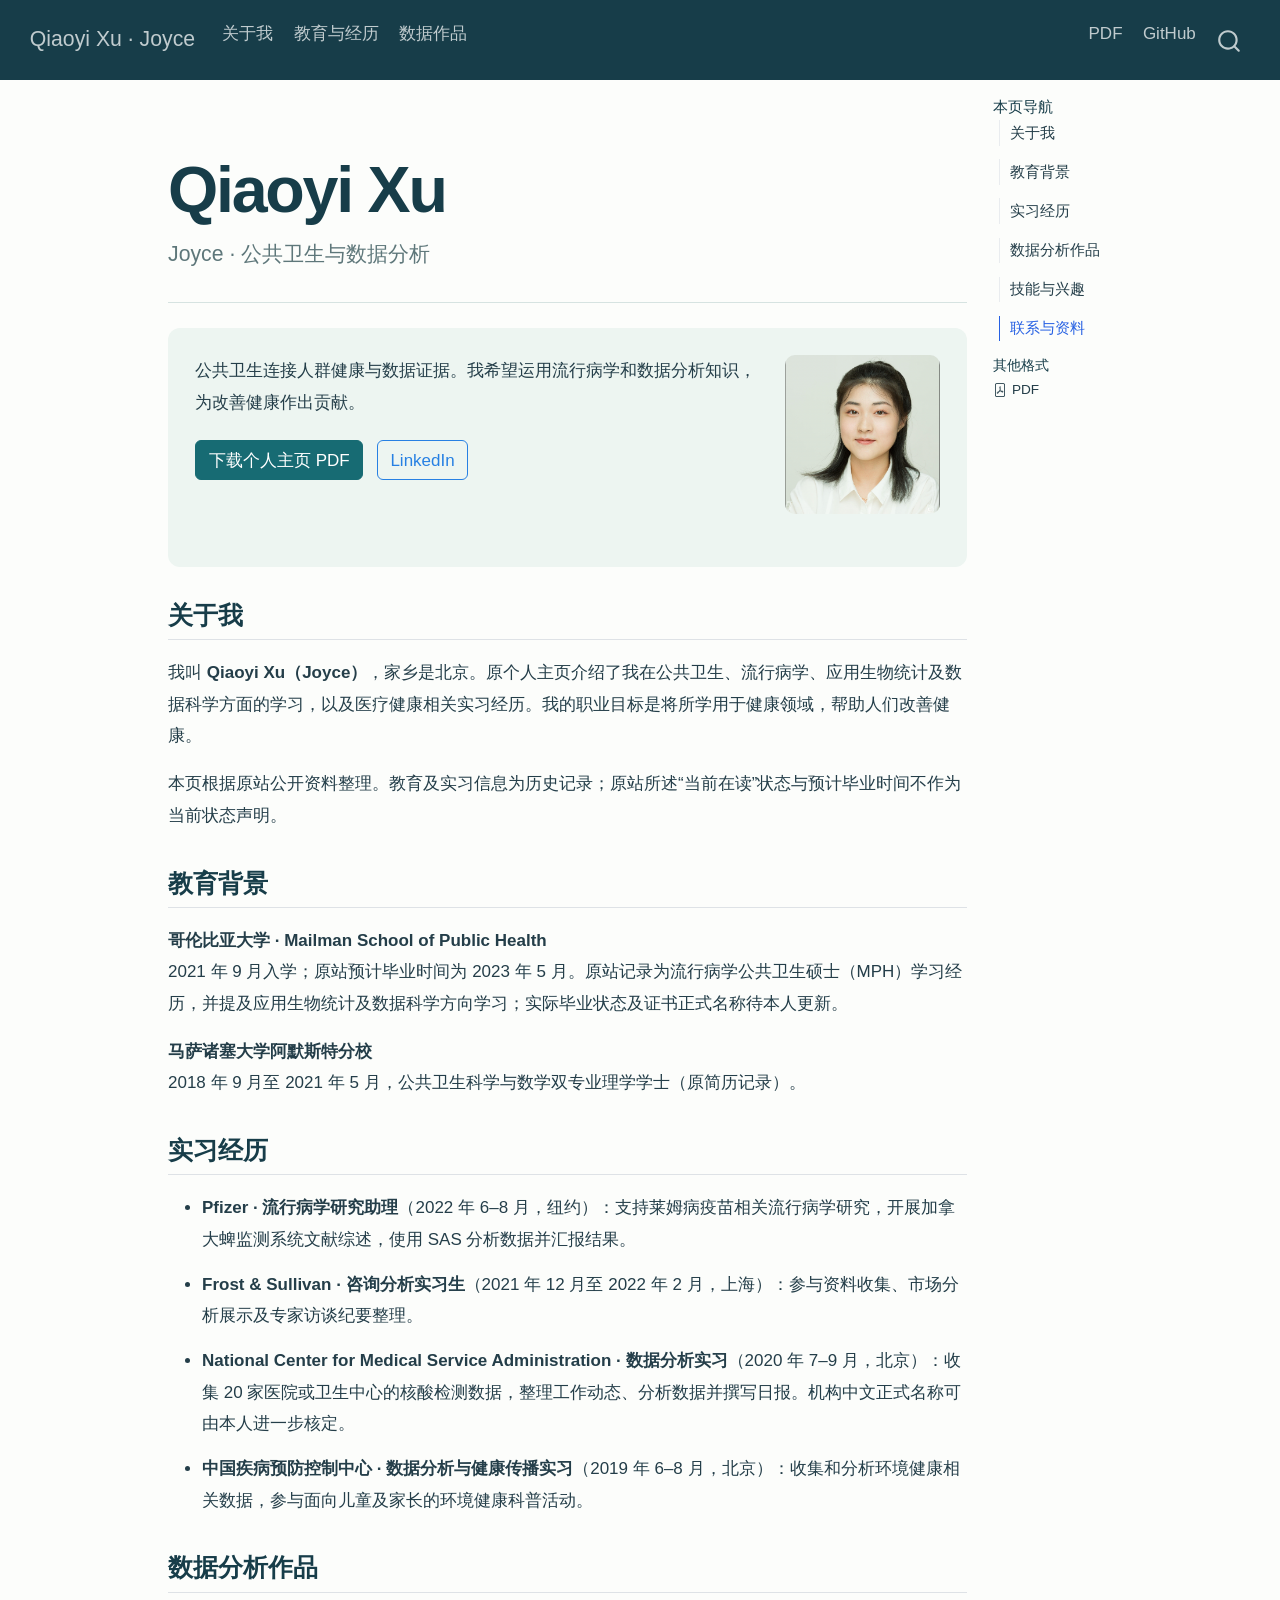
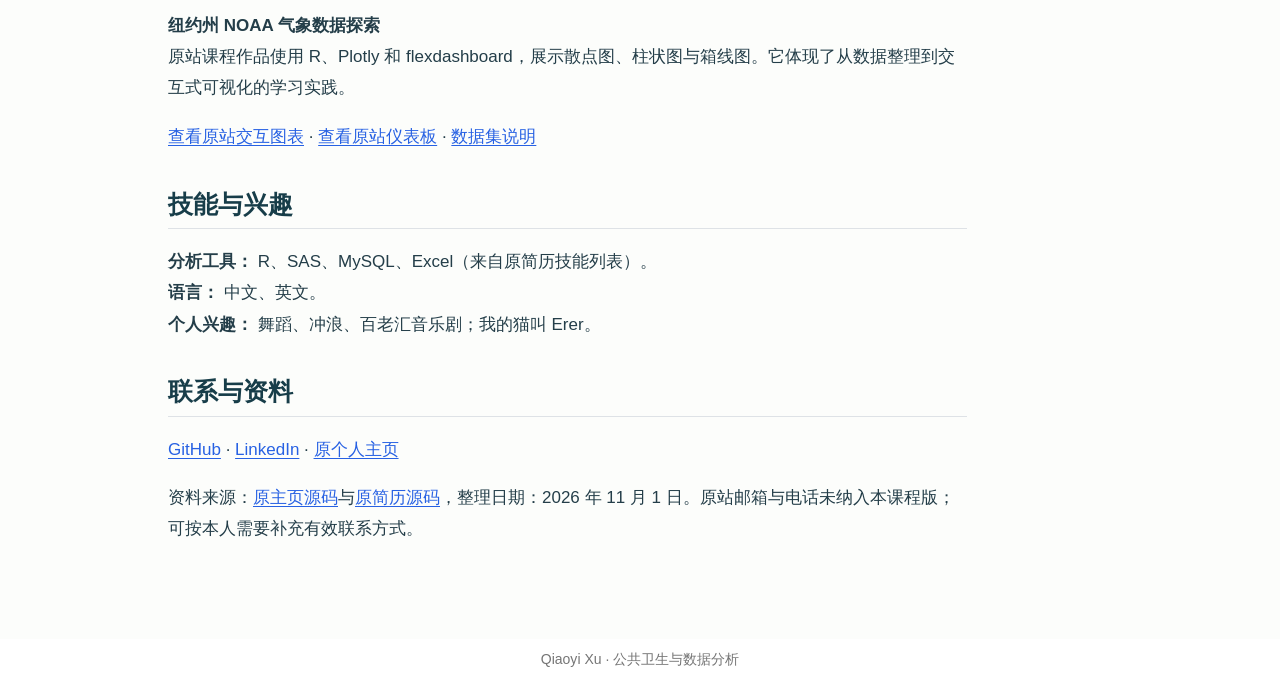
==== docs/index.html @ 8952f51e "Publish self-contained website and LaTeX PDF" ====
<!DOCTYPE html>
<html xmlns="http://www.w3.org/1999/xhtml" lang="zh-Hans" xml:lang="zh-Hans"><head>

<meta charset="utf-8">
<meta name="generator" content="quarto-1.6.42">

<meta name="viewport" content="width=device-width, initial-scale=1.0, user-scalable=yes">


<title>Qiaoyi Xu – Qiaoyi Xu · Joyce</title>
<style>
code{white-space: pre-wrap;}
span.smallcaps{font-variant: small-caps;}
div.columns{display: flex; gap: min(4vw, 1.5em);}
div.column{flex: auto; overflow-x: auto;}
div.hanging-indent{margin-left: 1.5em; text-indent: -1.5em;}
ul.task-list{list-style: none;}
ul.task-list li input[type="checkbox"] {
width: 0.8em;
margin: 0 0.8em 0.2em -1em;  vertical-align: middle;
}
</style>


<script>const headroomChanged = new CustomEvent("quarto-hrChanged", {
  detail: {},
  bubbles: true,
  cancelable: false,
  composed: false,
});

const announceDismiss = () => {
  const annEl = window.document.getElementById("quarto-announcement");
  if (annEl) {
    annEl.remove();

    const annId = annEl.getAttribute("data-announcement-id");
    window.localStorage.setItem(`quarto-announce-${annId}`, "true");
  }
};

const announceRegister = () => {
  const annEl = window.document.getElementById("quarto-announcement");
  if (annEl) {
    const annId = annEl.getAttribute("data-announcement-id");
    const isDismissed =
      window.localStorage.getItem(`quarto-announce-${annId}`) || false;
    if (isDismissed) {
      announceDismiss();
      return;
    } else {
      annEl.classList.remove("hidden");
    }

    const actionEl = annEl.querySelector(".quarto-announcement-action");
    if (actionEl) {
      actionEl.addEventListener("click", function (e) {
        e.preventDefault();
        // Hide the bar immediately
        announceDismiss();
      });
    }
  }
};

window.document.addEventListener("DOMContentLoaded", function () {
  let init = false;

  announceRegister();

  // Manage the back to top button, if one is present.
  let lastScrollTop = window.pageYOffset || document.documentElement.scrollTop;
  const scrollDownBuffer = 5;
  const scrollUpBuffer = 35;
  const btn = document.getElementById("quarto-back-to-top");
  const hideBackToTop = () => {
    btn.style.display = "none";
  };
  const showBackToTop = () => {
    btn.style.display = "inline-block";
  };
  if (btn) {
    window.document.addEventListener(
      "scroll",
      function () {
        const currentScrollTop =
          window.pageYOffset || document.documentElement.scrollTop;

        // Shows and hides the button 'intelligently' as the user scrolls
        if (currentScrollTop - scrollDownBuffer > lastScrollTop) {
          hideBackToTop();
          lastScrollTop = currentScrollTop <= 0 ? 0 : currentScrollTop;
        } else if (currentScrollTop < lastScrollTop - scrollUpBuffer) {
          showBackToTop();
          lastScrollTop = currentScrollTop <= 0 ? 0 : currentScrollTop;
        }

        // Show the button at the bottom, hides it at the top
        if (currentScrollTop <= 0) {
          hideBackToTop();
        } else if (
          window.innerHeight + currentScrollTop >=
          document.body.offsetHeight
        ) {
          showBackToTop();
        }
      },
      false
    );
  }

  function throttle(func, wait) {
    var timeout;
    return function () {
      const context = this;
      const args = arguments;
      const later = function () {
        clearTimeout(timeout);
        timeout = null;
        func.apply(context, args);
      };

      if (!timeout) {
        timeout = setTimeout(later, wait);
      }
    };
  }

  function headerOffset() {
    // Set an offset if there is are fixed top navbar
    const headerEl = window.document.querySelector("header.fixed-top");
    if (headerEl) {
      return headerEl.clientHeight;
    } else {
      return 0;
    }
  }

  function footerOffset() {
    const footerEl = window.document.querySelector("footer.footer");
    if (footerEl) {
      return footerEl.clientHeight;
    } else {
      return 0;
    }
  }

  function dashboardOffset() {
    const dashboardNavEl = window.document.getElementById(
      "quarto-dashboard-header"
    );
    if (dashboardNavEl !== null) {
      return dashboardNavEl.clientHeight;
    } else {
      return 0;
    }
  }

  function updateDocumentOffsetWithoutAnimation() {
    updateDocumentOffset(false);
  }

  function updateDocumentOffset(animated) {
    // set body offset
    const topOffset = headerOffset();
    const bodyOffset = topOffset + footerOffset() + dashboardOffset();
    const bodyEl = window.document.body;
    bodyEl.setAttribute("data-bs-offset", topOffset);
    bodyEl.style.paddingTop = topOffset + "px";

    // deal with sidebar offsets
    const sidebars = window.document.querySelectorAll(
      ".sidebar, .headroom-target"
    );
    sidebars.forEach((sidebar) => {
      if (!animated) {
        sidebar.classList.add("notransition");
        // Remove the no transition class after the animation has time to complete
        setTimeout(function () {
          sidebar.classList.remove("notransition");
        }, 201);
      }

      if (window.Headroom && sidebar.classList.contains("sidebar-unpinned")) {
        sidebar.style.top = "0";
        sidebar.style.maxHeight = "100vh";
      } else {
        sidebar.style.top = topOffset + "px";
        sidebar.style.maxHeight = "calc(100vh - " + topOffset + "px)";
      }
    });

    // allow space for footer
    const mainContainer = window.document.querySelector(".quarto-container");
    if (mainContainer) {
      mainContainer.style.minHeight = "calc(100vh - " + bodyOffset + "px)";
    }

    // link offset
    let linkStyle = window.document.querySelector("#quarto-target-style");
    if (!linkStyle) {
      linkStyle = window.document.createElement("style");
      linkStyle.setAttribute("id", "quarto-target-style");
      window.document.head.appendChild(linkStyle);
    }
    while (linkStyle.firstChild) {
      linkStyle.removeChild(linkStyle.firstChild);
    }
    if (topOffset > 0) {
      linkStyle.appendChild(
        window.document.createTextNode(`
      section:target::before {
        content: "";
        display: block;
        height: ${topOffset}px;
        margin: -${topOffset}px 0 0;
      }`)
      );
    }
    if (init) {
      window.dispatchEvent(headroomChanged);
    }
    init = true;
  }

  // initialize headroom
  var header = window.document.querySelector("#quarto-header");
  if (header && window.Headroom) {
    const headroom = new window.Headroom(header, {
      tolerance: 5,
      onPin: function () {
        const sidebars = window.document.querySelectorAll(
          ".sidebar, .headroom-target"
        );
        sidebars.forEach((sidebar) => {
          sidebar.classList.remove("sidebar-unpinned");
        });
        updateDocumentOffset();
      },
      onUnpin: function () {
        const sidebars = window.document.querySelectorAll(
          ".sidebar, .headroom-target"
        );
        sidebars.forEach((sidebar) => {
          sidebar.classList.add("sidebar-unpinned");
        });
        updateDocumentOffset();
      },
    });
    headroom.init();

    let frozen = false;
    window.quartoToggleHeadroom = function () {
      if (frozen) {
        headroom.unfreeze();
        frozen = false;
      } else {
        headroom.freeze();
        frozen = true;
      }
    };
  }

  window.addEventListener(
    "hashchange",
    function (e) {
      if (
        getComputedStyle(document.documentElement).scrollBehavior !== "smooth"
      ) {
        window.scrollTo(0, window.pageYOffset - headerOffset());
      }
    },
    false
  );

  // Observe size changed for the header
  const headerEl = window.document.querySelector("header.fixed-top");
  if (headerEl && window.ResizeObserver) {
    const observer = new window.ResizeObserver(() => {
      setTimeout(updateDocumentOffsetWithoutAnimation, 0);
    });
    observer.observe(headerEl, {
      attributes: true,
      childList: true,
      characterData: true,
    });
  } else {
    window.addEventListener(
      "resize",
      throttle(updateDocumentOffsetWithoutAnimation, 50)
    );
  }
  setTimeout(updateDocumentOffsetWithoutAnimation, 250);

  // fixup index.html links if we aren't on the filesystem
  if (window.location.protocol !== "file:") {
    const links = window.document.querySelectorAll("a");
    for (let i = 0; i < links.length; i++) {
      if (links[i].href) {
        links[i].dataset.originalHref = links[i].href;
        links[i].href = links[i].href.replace(/\/index\.html/, "/");
      }
    }

    // Fixup any sharing links that require urls
    // Append url to any sharing urls
    const sharingLinks = window.document.querySelectorAll(
      "a.sidebar-tools-main-item, a.quarto-navigation-tool, a.quarto-navbar-tools, a.quarto-navbar-tools-item"
    );
    for (let i = 0; i < sharingLinks.length; i++) {
      const sharingLink = sharingLinks[i];
      const href = sharingLink.getAttribute("href");
      if (href) {
        sharingLink.setAttribute(
          "href",
          href.replace("|url|", window.location.href)
        );
      }
    }

    // Scroll the active navigation item into view, if necessary
    const navSidebar = window.document.querySelector("nav#quarto-sidebar");
    if (navSidebar) {
      // Find the active item
      const activeItem = navSidebar.querySelector("li.sidebar-item a.active");
      if (activeItem) {
        // Wait for the scroll height and height to resolve by observing size changes on the
        // nav element that is scrollable
        const resizeObserver = new ResizeObserver((_entries) => {
          // The bottom of the element
          const elBottom = activeItem.offsetTop;
          const viewBottom = navSidebar.scrollTop + navSidebar.clientHeight;

          // The element height and scroll height are the same, then we are still loading
          if (viewBottom !== navSidebar.scrollHeight) {
            // Determine if the item isn't visible and scroll to it
            if (elBottom >= viewBottom) {
              navSidebar.scrollTop = elBottom;
            }

            // stop observing now since we've completed the scroll
            resizeObserver.unobserve(navSidebar);
          }
        });
        resizeObserver.observe(navSidebar);
      }
    }
  }
});
</script>
<script>/*!
 * headroom.js v0.12.0 - Give your page some headroom. Hide your header until you need it
 * Copyright (c) 2020 Nick Williams - http://wicky.nillia.ms/headroom.js
 * License: MIT
 */

!function(t,n){"object"==typeof exports&&"undefined"!=typeof module?module.exports=n():"function"==typeof define&&define.amd?define(n):(t=t||self).Headroom=n()}(this,function(){"use strict";function t(){return"undefined"!=typeof window}function d(t){return function(t){return t&&t.document&&function(t){return 9===t.nodeType}(t.document)}(t)?function(t){var n=t.document,o=n.body,s=n.documentElement;return{scrollHeight:function(){return Math.max(o.scrollHeight,s.scrollHeight,o.offsetHeight,s.offsetHeight,o.clientHeight,s.clientHeight)},height:function(){return t.innerHeight||s.clientHeight||o.clientHeight},scrollY:function(){return void 0!==t.pageYOffset?t.pageYOffset:(s||o.parentNode||o).scrollTop}}}(t):function(t){return{scrollHeight:function(){return Math.max(t.scrollHeight,t.offsetHeight,t.clientHeight)},height:function(){return Math.max(t.offsetHeight,t.clientHeight)},scrollY:function(){return t.scrollTop}}}(t)}function n(t,s,e){var n,o=function(){var n=!1;try{var t={get passive(){n=!0}};window.addEventListener("test",t,t),window.removeEventListener("test",t,t)}catch(t){n=!1}return n}(),i=!1,r=d(t),l=r.scrollY(),a={};function c(){var t=Math.round(r.scrollY()),n=r.height(),o=r.scrollHeight();a.scrollY=t,a.lastScrollY=l,a.direction=l<t?"down":"up",a.distance=Math.abs(t-l),a.isOutOfBounds=t<0||o<t+n,a.top=t<=s.offset[a.direction],a.bottom=o<=t+n,a.toleranceExceeded=a.distance>s.tolerance[a.direction],e(a),l=t,i=!1}function h(){i||(i=!0,n=requestAnimationFrame(c))}var u=!!o&&{passive:!0,capture:!1};return t.addEventListener("scroll",h,u),c(),{destroy:function(){cancelAnimationFrame(n),t.removeEventListener("scroll",h,u)}}}function o(t){return t===Object(t)?t:{down:t,up:t}}function s(t,n){n=n||{},Object.assign(this,s.options,n),this.classes=Object.assign({},s.options.classes,n.classes),this.elem=t,this.tolerance=o(this.tolerance),this.offset=o(this.offset),this.initialised=!1,this.frozen=!1}return s.prototype={constructor:s,init:function(){return s.cutsTheMustard&&!this.initialised&&(this.addClass("initial"),this.initialised=!0,setTimeout(function(t){t.scrollTracker=n(t.scroller,{offset:t.offset,tolerance:t.tolerance},t.update.bind(t))},100,this)),this},destroy:function(){this.initialised=!1,Object.keys(this.classes).forEach(this.removeClass,this),this.scrollTracker.destroy()},unpin:function(){!this.hasClass("pinned")&&this.hasClass("unpinned")||(this.addClass("unpinned"),this.removeClass("pinned"),this.onUnpin&&this.onUnpin.call(this))},pin:function(){this.hasClass("unpinned")&&(this.addClass("pinned"),this.removeClass("unpinned"),this.onPin&&this.onPin.call(this))},freeze:function(){this.frozen=!0,this.addClass("frozen")},unfreeze:function(){this.frozen=!1,this.removeClass("frozen")},top:function(){this.hasClass("top")||(this.addClass("top"),this.removeClass("notTop"),this.onTop&&this.onTop.call(this))},notTop:function(){this.hasClass("notTop")||(this.addClass("notTop"),this.removeClass("top"),this.onNotTop&&this.onNotTop.call(this))},bottom:function(){this.hasClass("bottom")||(this.addClass("bottom"),this.removeClass("notBottom"),this.onBottom&&this.onBottom.call(this))},notBottom:function(){this.hasClass("notBottom")||(this.addClass("notBottom"),this.removeClass("bottom"),this.onNotBottom&&this.onNotBottom.call(this))},shouldUnpin:function(t){return"down"===t.direction&&!t.top&&t.toleranceExceeded},shouldPin:function(t){return"up"===t.direction&&t.toleranceExceeded||t.top},addClass:function(t){this.elem.classList.add.apply(this.elem.classList,this.classes[t].split(" "))},removeClass:function(t){this.elem.classList.remove.apply(this.elem.classList,this.classes[t].split(" "))},hasClass:function(t){return this.classes[t].split(" ").every(function(t){return this.classList.contains(t)},this.elem)},update:function(t){t.isOutOfBounds||!0!==this.frozen&&(t.top?this.top():this.notTop(),t.bottom?this.bottom():this.notBottom(),this.shouldUnpin(t)?this.unpin():this.shouldPin(t)&&this.pin())}},s.options={tolerance:{up:0,down:0},offset:0,scroller:t()?window:null,classes:{frozen:"headroom--frozen",pinned:"headroom--pinned",unpinned:"headroom--unpinned",top:"headroom--top",notTop:"headroom--not-top",bottom:"headroom--bottom",notBottom:"headroom--not-bottom",initial:"headroom"}},s.cutsTheMustard=!!(t()&&function(){}.bind&&"classList"in document.documentElement&&Object.assign&&Object.keys&&requestAnimationFrame),s});
</script>
<script>/*!
 * clipboard.js v2.0.11
 * https://clipboardjs.com/
 *
 * Licensed MIT © Zeno Rocha
 */
!function(t,e){"object"==typeof exports&&"object"==typeof module?module.exports=e():"function"==typeof define&&define.amd?define([],e):"object"==typeof exports?exports.ClipboardJS=e():t.ClipboardJS=e()}(this,function(){return n={686:function(t,e,n){"use strict";n.d(e,{default:function(){return b}});var e=n(279),i=n.n(e),e=n(370),u=n.n(e),e=n(817),r=n.n(e);function c(t){try{return document.execCommand(t)}catch(t){return}}var a=function(t){t=r()(t);return c("cut"),t};function o(t,e){var n,o,t=(n=t,o="rtl"===document.documentElement.getAttribute("dir"),(t=document.createElement("textarea")).style.fontSize="12pt",t.style.border="0",t.style.padding="0",t.style.margin="0",t.style.position="absolute",t.style[o?"right":"left"]="-9999px",o=window.pageYOffset||document.documentElement.scrollTop,t.style.top="".concat(o,"px"),t.setAttribute("readonly",""),t.value=n,t);return e.container.appendChild(t),e=r()(t),c("copy"),t.remove(),e}var f=function(t){var e=1<arguments.length&&void 0!==arguments[1]?arguments[1]:{container:document.body},n="";return"string"==typeof t?n=o(t,e):t instanceof HTMLInputElement&&!["text","search","url","tel","password"].includes(null==t?void 0:t.type)?n=o(t.value,e):(n=r()(t),c("copy")),n};function l(t){return(l="function"==typeof Symbol&&"symbol"==typeof Symbol.iterator?function(t){return typeof t}:function(t){return t&&"function"==typeof Symbol&&t.constructor===Symbol&&t!==Symbol.prototype?"symbol":typeof t})(t)}var s=function(){var t=0<arguments.length&&void 0!==arguments[0]?arguments[0]:{},e=t.action,n=void 0===e?"copy":e,o=t.container,e=t.target,t=t.text;if("copy"!==n&&"cut"!==n)throw new Error('Invalid "action" value, use either "copy" or "cut"');if(void 0!==e){if(!e||"object"!==l(e)||1!==e.nodeType)throw new Error('Invalid "target" value, use a valid Element');if("copy"===n&&e.hasAttribute("disabled"))throw new Error('Invalid "target" attribute. Please use "readonly" instead of "disabled" attribute');if("cut"===n&&(e.hasAttribute("readonly")||e.hasAttribute("disabled")))throw new Error('Invalid "target" attribute. You can\'t cut text from elements with "readonly" or "disabled" attributes')}return t?f(t,{container:o}):e?"cut"===n?a(e):f(e,{container:o}):void 0};function p(t){return(p="function"==typeof Symbol&&"symbol"==typeof Symbol.iterator?function(t){return typeof t}:function(t){return t&&"function"==typeof Symbol&&t.constructor===Symbol&&t!==Symbol.prototype?"symbol":typeof t})(t)}function d(t,e){for(var n=0;n<e.length;n++){var o=e[n];o.enumerable=o.enumerable||!1,o.configurable=!0,"value"in o&&(o.writable=!0),Object.defineProperty(t,o.key,o)}}function y(t,e){return(y=Object.setPrototypeOf||function(t,e){return t.__proto__=e,t})(t,e)}function h(n){var o=function(){if("undefined"==typeof Reflect||!Reflect.construct)return!1;if(Reflect.construct.sham)return!1;if("function"==typeof Proxy)return!0;try{return Date.prototype.toString.call(Reflect.construct(Date,[],function(){})),!0}catch(t){return!1}}();return function(){var t,e=v(n);return t=o?(t=v(this).constructor,Reflect.construct(e,arguments,t)):e.apply(this,arguments),e=this,!(t=t)||"object"!==p(t)&&"function"!=typeof t?function(t){if(void 0!==t)return t;throw new ReferenceError("this hasn't been initialised - super() hasn't been called")}(e):t}}function v(t){return(v=Object.setPrototypeOf?Object.getPrototypeOf:function(t){return t.__proto__||Object.getPrototypeOf(t)})(t)}function m(t,e){t="data-clipboard-".concat(t);if(e.hasAttribute(t))return e.getAttribute(t)}var b=function(){!function(t,e){if("function"!=typeof e&&null!==e)throw new TypeError("Super expression must either be null or a function");t.prototype=Object.create(e&&e.prototype,{constructor:{value:t,writable:!0,configurable:!0}}),e&&y(t,e)}(r,i());var t,e,n,o=h(r);function r(t,e){var n;return function(t){if(!(t instanceof r))throw new TypeError("Cannot call a class as a function")}(this),(n=o.call(this)).resolveOptions(e),n.listenClick(t),n}return t=r,n=[{key:"copy",value:function(t){var e=1<arguments.length&&void 0!==arguments[1]?arguments[1]:{container:document.body};return f(t,e)}},{key:"cut",value:function(t){return a(t)}},{key:"isSupported",value:function(){var t=0<arguments.length&&void 0!==arguments[0]?arguments[0]:["copy","cut"],t="string"==typeof t?[t]:t,e=!!document.queryCommandSupported;return t.forEach(function(t){e=e&&!!document.queryCommandSupported(t)}),e}}],(e=[{key:"resolveOptions",value:function(){var t=0<arguments.length&&void 0!==arguments[0]?arguments[0]:{};this.action="function"==typeof t.action?t.action:this.defaultAction,this.target="function"==typeof t.target?t.target:this.defaultTarget,this.text="function"==typeof t.text?t.text:this.defaultText,this.container="object"===p(t.container)?t.container:document.body}},{key:"listenClick",value:function(t){var e=this;this.listener=u()(t,"click",function(t){return e.onClick(t)})}},{key:"onClick",value:function(t){var e=t.delegateTarget||t.currentTarget,n=this.action(e)||"copy",t=s({action:n,container:this.container,target:this.target(e),text:this.text(e)});this.emit(t?"success":"error",{action:n,text:t,trigger:e,clearSelection:function(){e&&e.focus(),window.getSelection().removeAllRanges()}})}},{key:"defaultAction",value:function(t){return m("action",t)}},{key:"defaultTarget",value:function(t){t=m("target",t);if(t)return document.querySelector(t)}},{key:"defaultText",value:function(t){return m("text",t)}},{key:"destroy",value:function(){this.listener.destroy()}}])&&d(t.prototype,e),n&&d(t,n),r}()},828:function(t){var e;"undefined"==typeof Element||Element.prototype.matches||((e=Element.prototype).matches=e.matchesSelector||e.mozMatchesSelector||e.msMatchesSelector||e.oMatchesSelector||e.webkitMatchesSelector),t.exports=function(t,e){for(;t&&9!==t.nodeType;){if("function"==typeof t.matches&&t.matches(e))return t;t=t.parentNode}}},438:function(t,e,n){var u=n(828);function i(t,e,n,o,r){var i=function(e,n,t,o){return function(t){t.delegateTarget=u(t.target,n),t.delegateTarget&&o.call(e,t)}}.apply(this,arguments);return t.addEventListener(n,i,r),{destroy:function(){t.removeEventListener(n,i,r)}}}t.exports=function(t,e,n,o,r){return"function"==typeof t.addEventListener?i.apply(null,arguments):"function"==typeof n?i.bind(null,document).apply(null,arguments):("string"==typeof t&&(t=document.querySelectorAll(t)),Array.prototype.map.call(t,function(t){return i(t,e,n,o,r)}))}},879:function(t,n){n.node=function(t){return void 0!==t&&t instanceof HTMLElement&&1===t.nodeType},n.nodeList=function(t){var e=Object.prototype.toString.call(t);return void 0!==t&&("[object NodeList]"===e||"[object HTMLCollection]"===e)&&"length"in t&&(0===t.length||n.node(t[0]))},n.string=function(t){return"string"==typeof t||t instanceof String},n.fn=function(t){return"[object Function]"===Object.prototype.toString.call(t)}},370:function(t,e,n){var f=n(879),l=n(438);t.exports=function(t,e,n){if(!t&&!e&&!n)throw new Error("Missing required arguments");if(!f.string(e))throw new TypeError("Second argument must be a String");if(!f.fn(n))throw new TypeError("Third argument must be a Function");if(f.node(t))return c=e,a=n,(u=t).addEventListener(c,a),{destroy:function(){u.removeEventListener(c,a)}};if(f.nodeList(t))return o=t,r=e,i=n,Array.prototype.forEach.call(o,function(t){t.addEventListener(r,i)}),{destroy:function(){Array.prototype.forEach.call(o,function(t){t.removeEventListener(r,i)})}};if(f.string(t))return t=t,e=e,n=n,l(document.body,t,e,n);throw new TypeError("First argument must be a String, HTMLElement, HTMLCollection, or NodeList");var o,r,i,u,c,a}},817:function(t){t.exports=function(t){var e,n="SELECT"===t.nodeName?(t.focus(),t.value):"INPUT"===t.nodeName||"TEXTAREA"===t.nodeName?((e=t.hasAttribute("readonly"))||t.setAttribute("readonly",""),t.select(),t.setSelectionRange(0,t.value.length),e||t.removeAttribute("readonly"),t.value):(t.hasAttribute("contenteditable")&&t.focus(),n=window.getSelection(),(e=document.createRange()).selectNodeContents(t),n.removeAllRanges(),n.addRange(e),n.toString());return n}},279:function(t){function e(){}e.prototype={on:function(t,e,n){var o=this.e||(this.e={});return(o[t]||(o[t]=[])).push({fn:e,ctx:n}),this},once:function(t,e,n){var o=this;function r(){o.off(t,r),e.apply(n,arguments)}return r._=e,this.on(t,r,n)},emit:function(t){for(var e=[].slice.call(arguments,1),n=((this.e||(this.e={}))[t]||[]).slice(),o=0,r=n.length;o<r;o++)n[o].fn.apply(n[o].ctx,e);return this},off:function(t,e){var n=this.e||(this.e={}),o=n[t],r=[];if(o&&e)for(var i=0,u=o.length;i<u;i++)o[i].fn!==e&&o[i].fn._!==e&&r.push(o[i]);return r.length?n[t]=r:delete n[t],this}},t.exports=e,t.exports.TinyEmitter=e}},r={},o.n=function(t){var e=t&&t.__esModule?function(){return t.default}:function(){return t};return o.d(e,{a:e}),e},o.d=function(t,e){for(var n in e)o.o(e,n)&&!o.o(t,n)&&Object.defineProperty(t,n,{enumerable:!0,get:e[n]})},o.o=function(t,e){return Object.prototype.hasOwnProperty.call(t,e)},o(686).default;function o(t){if(r[t])return r[t].exports;var e=r[t]={exports:{}};return n[t](e,e.exports,o),e.exports}var n,r});</script>
<script>/*! @algolia/autocomplete-js 1.11.1 | MIT License | © Algolia, Inc. and contributors | https://github.com/algolia/autocomplete */
!function(e,t){"object"==typeof exports&&"undefined"!=typeof module?t(exports):"function"==typeof define&&define.amd?define(["exports"],t):t((e="undefined"!=typeof globalThis?globalThis:e||self)["@algolia/autocomplete-js"]={})}(this,(function(e){"use strict";function t(e,t){var n=Object.keys(e);if(Object.getOwnPropertySymbols){var r=Object.getOwnPropertySymbols(e);t&&(r=r.filter((function(t){return Object.getOwnPropertyDescriptor(e,t).enumerable}))),n.push.apply(n,r)}return n}function n(e){for(var n=1;n<arguments.length;n++){var r=null!=arguments[n]?arguments[n]:{};n%2?t(Object(r),!0).forEach((function(t){o(e,t,r[t])})):Object.getOwnPropertyDescriptors?Object.defineProperties(e,Object.getOwnPropertyDescriptors(r)):t(Object(r)).forEach((function(t){Object.defineProperty(e,t,Object.getOwnPropertyDescriptor(r,t))}))}return e}function r(e){return r="function"==typeof Symbol&&"symbol"==typeof Symbol.iterator?function(e){return typeof e}:function(e){return e&&"function"==typeof Symbol&&e.constructor===Symbol&&e!==Symbol.prototype?"symbol":typeof e},r(e)}function o(e,t,n){return(t=function(e){var t=function(e,t){if("object"!=typeof e||null===e)return e;var n=e[Symbol.toPrimitive];if(void 0!==n){var r=n.call(e,t||"default");if("object"!=typeof r)return r;throw new TypeError("@@toPrimitive must return a primitive value.")}return("string"===t?String:Number)(e)}(e,"string");return"symbol"==typeof t?t:String(t)}(t))in e?Object.defineProperty(e,t,{value:n,enumerable:!0,configurable:!0,writable:!0}):e[t]=n,e}function i(){return i=Object.assign?Object.assign.bind():function(e){for(var t=1;t<arguments.length;t++){var n=arguments[t];for(var r in n)Object.prototype.hasOwnProperty.call(n,r)&&(e[r]=n[r])}return e},i.apply(this,arguments)}function u(e,t){if(null==e)return{};var n,r,o=function(e,t){if(null==e)return{};var n,r,o={},i=Object.keys(e);for(r=0;r<i.length;r++)n=i[r],t.indexOf(n)>=0||(o[n]=e[n]);return o}(e,t);if(Object.getOwnPropertySymbols){var i=Object.getOwnPropertySymbols(e);for(r=0;r<i.length;r++)n=i[r],t.indexOf(n)>=0||Object.prototype.propertyIsEnumerable.call(e,n)&&(o[n]=e[n])}return o}function a(e,t){return function(e){if(Array.isArray(e))return e}(e)||function(e,t){var n=null==e?null:"undefined"!=typeof Symbol&&e[Symbol.iterator]||e["@@iterator"];if(null!=n){var r,o,i,u,a=[],l=!0,c=!1;try{if(i=(n=n.call(e)).next,0===t){if(Object(n)!==n)return;l=!1}else for(;!(l=(r=i.call(n)).done)&&(a.push(r.value),a.length!==t);l=!0);}catch(e){c=!0,o=e}finally{try{if(!l&&null!=n.return&&(u=n.return(),Object(u)!==u))return}finally{if(c)throw o}}return a}}(e,t)||c(e,t)||function(){throw new TypeError("Invalid attempt to destructure non-iterable instance.\nIn order to be iterable, non-array objects must have a [Symbol.iterator]() method.")}()}function l(e){return function(e){if(Array.isArray(e))return s(e)}(e)||function(e){if("undefined"!=typeof Symbol&&null!=e[Symbol.iterator]||null!=e["@@iterator"])return Array.from(e)}(e)||c(e)||function(){throw new TypeError("Invalid attempt to spread non-iterable instance.\nIn order to be iterable, non-array objects must have a [Symbol.iterator]() method.")}()}function c(e,t){if(e){if("string"==typeof e)return s(e,t);var n=Object.prototype.toString.call(e).slice(8,-1);return"Object"===n&&e.constructor&&(n=e.constructor.name),"Map"===n||"Set"===n?Array.from(e):"Arguments"===n||/^(?:Ui|I)nt(?:8|16|32)(?:Clamped)?Array$/.test(n)?s(e,t):void 0}}function s(e,t){(null==t||t>e.length)&&(t=e.length);for(var n=0,r=new Array(t);n<t;n++)r[n]=e[n];return r}function f(e){return{current:e}}function p(e,t){var n=void 0;return function(){for(var r=arguments.length,o=new Array(r),i=0;i<r;i++)o[i]=arguments[i];n&&clearTimeout(n),n=setTimeout((function(){return e.apply(void 0,o)}),t)}}function m(e){return e.reduce((function(e,t){return e.concat(t)}),[])}var v=0;function d(){return"autocomplete-".concat(v++)}function y(e,t){return t.reduce((function(e,t){return e&&e[t]}),e)}function b(e){return 0===e.collections.length?0:e.collections.reduce((function(e,t){return e+t.items.length}),0)}function g(e){return e!==Object(e)}function h(e,t){if(e===t)return!0;if(g(e)||g(t)||"function"==typeof e||"function"==typeof t)return e===t;if(Object.keys(e).length!==Object.keys(t).length)return!1;for(var n=0,r=Object.keys(e);n<r.length;n++){var o=r[n];if(!(o in t))return!1;if(!h(e[o],t[o]))return!1}return!0}var O=function(){};var _="1.11.1",S=[{segment:"autocomplete-core",version:_}];function j(e){var t=e.item,n=e.items,r=void 0===n?[]:n;return{index:t.__autocomplete_indexName,items:[t],positions:[1+r.findIndex((function(e){return e.objectID===t.objectID}))],queryID:t.__autocomplete_queryID,algoliaSource:["autocomplete"]}}function P(e,t){return function(e){if(Array.isArray(e))return e}(e)||function(e,t){var n=null==e?null:"undefined"!=typeof Symbol&&e[Symbol.iterator]||e["@@iterator"];if(null!=n){var r,o,i,u,a=[],l=!0,c=!1;try{if(i=(n=n.call(e)).next,0===t){if(Object(n)!==n)return;l=!1}else for(;!(l=(r=i.call(n)).done)&&(a.push(r.value),a.length!==t);l=!0);}catch(e){c=!0,o=e}finally{try{if(!l&&null!=n.return&&(u=n.return(),Object(u)!==u))return}finally{if(c)throw o}}return a}}(e,t)||function(e,t){if(!e)return;if("string"==typeof e)return w(e,t);var n=Object.prototype.toString.call(e).slice(8,-1);"Object"===n&&e.constructor&&(n=e.constructor.name);if("Map"===n||"Set"===n)return Array.from(e);if("Arguments"===n||/^(?:Ui|I)nt(?:8|16|32)(?:Clamped)?Array$/.test(n))return w(e,t)}(e,t)||function(){throw new TypeError("Invalid attempt to destructure non-iterable instance.\nIn order to be iterable, non-array objects must have a [Symbol.iterator]() method.")}()}function w(e,t){(null==t||t>e.length)&&(t=e.length);for(var n=0,r=new Array(t);n<t;n++)r[n]=e[n];return r}var I=["items"],A=["items"];function E(e){return E="function"==typeof Symbol&&"symbol"==typeof Symbol.iterator?function(e){return typeof e}:function(e){return e&&"function"==typeof Symbol&&e.constructor===Symbol&&e!==Symbol.prototype?"symbol":typeof e},E(e)}function D(e){return function(e){if(Array.isArray(e))return C(e)}(e)||function(e){if("undefined"!=typeof Symbol&&null!=e[Symbol.iterator]||null!=e["@@iterator"])return Array.from(e)}(e)||function(e,t){if(!e)return;if("string"==typeof e)return C(e,t);var n=Object.prototype.toString.call(e).slice(8,-1);"Object"===n&&e.constructor&&(n=e.constructor.name);if("Map"===n||"Set"===n)return Array.from(e);if("Arguments"===n||/^(?:Ui|I)nt(?:8|16|32)(?:Clamped)?Array$/.test(n))return C(e,t)}(e)||function(){throw new TypeError("Invalid attempt to spread non-iterable instance.\nIn order to be iterable, non-array objects must have a [Symbol.iterator]() method.")}()}function C(e,t){(null==t||t>e.length)&&(t=e.length);for(var n=0,r=new Array(t);n<t;n++)r[n]=e[n];return r}function k(e,t){if(null==e)return{};var n,r,o=function(e,t){if(null==e)return{};var n,r,o={},i=Object.keys(e);for(r=0;r<i.length;r++)n=i[r],t.indexOf(n)>=0||(o[n]=e[n]);return o}(e,t);if(Object.getOwnPropertySymbols){var i=Object.getOwnPropertySymbols(e);for(r=0;r<i.length;r++)n=i[r],t.indexOf(n)>=0||Object.prototype.propertyIsEnumerable.call(e,n)&&(o[n]=e[n])}return o}function x(e,t){var n=Object.keys(e);if(Object.getOwnPropertySymbols){var r=Object.getOwnPropertySymbols(e);t&&(r=r.filter((function(t){return Object.getOwnPropertyDescriptor(e,t).enumerable}))),n.push.apply(n,r)}return n}function N(e){for(var t=1;t<arguments.length;t++){var n=null!=arguments[t]?arguments[t]:{};t%2?x(Object(n),!0).forEach((function(t){T(e,t,n[t])})):Object.getOwnPropertyDescriptors?Object.defineProperties(e,Object.getOwnPropertyDescriptors(n)):x(Object(n)).forEach((function(t){Object.defineProperty(e,t,Object.getOwnPropertyDescriptor(n,t))}))}return e}function T(e,t,n){return(t=function(e){var t=function(e,t){if("object"!==E(e)||null===e)return e;var n=e[Symbol.toPrimitive];if(void 0!==n){var r=n.call(e,t||"default");if("object"!==E(r))return r;throw new TypeError("@@toPrimitive must return a primitive value.")}return("string"===t?String:Number)(e)}(e,"string");return"symbol"===E(t)?t:String(t)}(t))in e?Object.defineProperty(e,t,{value:n,enumerable:!0,configurable:!0,writable:!0}):e[t]=n,e}function q(e){for(var t=arguments.length>1&&void 0!==arguments[1]?arguments[1]:20,n=[],r=0;r<e.objectIDs.length;r+=t)n.push(N(N({},e),{},{objectIDs:e.objectIDs.slice(r,r+t)}));return n}function B(e){return e.map((function(e){var t=e.items,n=k(e,I);return N(N({},n),{},{objectIDs:(null==t?void 0:t.map((function(e){return e.objectID})))||n.objectIDs})}))}function R(e){var t,n,r,o=(t=P((e.version||"").split(".").map(Number),2),n=t[0],r=t[1],n>=3||2===n&&r>=4||1===n&&r>=10);function i(t,n,r){if(o&&void 0!==r){var i=r[0].__autocomplete_algoliaCredentials,u={"X-Algolia-Application-Id":i.appId,"X-Algolia-API-Key":i.apiKey};e.apply(void 0,[t].concat(D(n),[{headers:u}]))}else e.apply(void 0,[t].concat(D(n)))}return{init:function(t,n){e("init",{appId:t,apiKey:n})},setUserToken:function(t){e("setUserToken",t)},clickedObjectIDsAfterSearch:function(){for(var e=arguments.length,t=new Array(e),n=0;n<e;n++)t[n]=arguments[n];t.length>0&&i("clickedObjectIDsAfterSearch",B(t),t[0].items)},clickedObjectIDs:function(){for(var e=arguments.length,t=new Array(e),n=0;n<e;n++)t[n]=arguments[n];t.length>0&&i("clickedObjectIDs",B(t),t[0].items)},clickedFilters:function(){for(var t=arguments.length,n=new Array(t),r=0;r<t;r++)n[r]=arguments[r];n.length>0&&e.apply(void 0,["clickedFilters"].concat(n))},convertedObjectIDsAfterSearch:function(){for(var e=arguments.length,t=new Array(e),n=0;n<e;n++)t[n]=arguments[n];t.length>0&&i("convertedObjectIDsAfterSearch",B(t),t[0].items)},convertedObjectIDs:function(){for(var e=arguments.length,t=new Array(e),n=0;n<e;n++)t[n]=arguments[n];t.length>0&&i("convertedObjectIDs",B(t),t[0].items)},convertedFilters:function(){for(var t=arguments.length,n=new Array(t),r=0;r<t;r++)n[r]=arguments[r];n.length>0&&e.apply(void 0,["convertedFilters"].concat(n))},viewedObjectIDs:function(){for(var e=arguments.length,t=new Array(e),n=0;n<e;n++)t[n]=arguments[n];t.length>0&&t.reduce((function(e,t){var n=t.items,r=k(t,A);return[].concat(D(e),D(q(N(N({},r),{},{objectIDs:(null==n?void 0:n.map((function(e){return e.objectID})))||r.objectIDs})).map((function(e){return{items:n,payload:e}}))))}),[]).forEach((function(e){var t=e.items;return i("viewedObjectIDs",[e.payload],t)}))},viewedFilters:function(){for(var t=arguments.length,n=new Array(t),r=0;r<t;r++)n[r]=arguments[r];n.length>0&&e.apply(void 0,["viewedFilters"].concat(n))}}}function F(e){var t=e.items.reduce((function(e,t){var n;return e[t.__autocomplete_indexName]=(null!==(n=e[t.__autocomplete_indexName])&&void 0!==n?n:[]).concat(t),e}),{});return Object.keys(t).map((function(e){return{index:e,items:t[e],algoliaSource:["autocomplete"]}}))}function L(e){return e.objectID&&e.__autocomplete_indexName&&e.__autocomplete_queryID}function U(e){return U="function"==typeof Symbol&&"symbol"==typeof Symbol.iterator?function(e){return typeof e}:function(e){return e&&"function"==typeof Symbol&&e.constructor===Symbol&&e!==Symbol.prototype?"symbol":typeof e},U(e)}function M(e){return function(e){if(Array.isArray(e))return H(e)}(e)||function(e){if("undefined"!=typeof Symbol&&null!=e[Symbol.iterator]||null!=e["@@iterator"])return Array.from(e)}(e)||function(e,t){if(!e)return;if("string"==typeof e)return H(e,t);var n=Object.prototype.toString.call(e).slice(8,-1);"Object"===n&&e.constructor&&(n=e.constructor.name);if("Map"===n||"Set"===n)return Array.from(e);if("Arguments"===n||/^(?:Ui|I)nt(?:8|16|32)(?:Clamped)?Array$/.test(n))return H(e,t)}(e)||function(){throw new TypeError("Invalid attempt to spread non-iterable instance.\nIn order to be iterable, non-array objects must have a [Symbol.iterator]() method.")}()}function H(e,t){(null==t||t>e.length)&&(t=e.length);for(var n=0,r=new Array(t);n<t;n++)r[n]=e[n];return r}function V(e,t){var n=Object.keys(e);if(Object.getOwnPropertySymbols){var r=Object.getOwnPropertySymbols(e);t&&(r=r.filter((function(t){return Object.getOwnPropertyDescriptor(e,t).enumerable}))),n.push.apply(n,r)}return n}function W(e){for(var t=1;t<arguments.length;t++){var n=null!=arguments[t]?arguments[t]:{};t%2?V(Object(n),!0).forEach((function(t){K(e,t,n[t])})):Object.getOwnPropertyDescriptors?Object.defineProperties(e,Object.getOwnPropertyDescriptors(n)):V(Object(n)).forEach((function(t){Object.defineProperty(e,t,Object.getOwnPropertyDescriptor(n,t))}))}return e}function K(e,t,n){return(t=function(e){var t=function(e,t){if("object"!==U(e)||null===e)return e;var n=e[Symbol.toPrimitive];if(void 0!==n){var r=n.call(e,t||"default");if("object"!==U(r))return r;throw new TypeError("@@toPrimitive must return a primitive value.")}return("string"===t?String:Number)(e)}(e,"string");return"symbol"===U(t)?t:String(t)}(t))in e?Object.defineProperty(e,t,{value:n,enumerable:!0,configurable:!0,writable:!0}):e[t]=n,e}var Q="2.6.0",$="https://cdn.jsdelivr.net/npm/search-insights@".concat(Q,"/dist/search-insights.min.js"),z=p((function(e){var t=e.onItemsChange,n=e.items,r=e.insights,o=e.state;t({insights:r,insightsEvents:F({items:n}).map((function(e){return W({eventName:"Items Viewed"},e)})),state:o})}),400);function G(e){var t=function(e){return W({onItemsChange:function(e){var t=e.insights,n=e.insightsEvents;t.viewedObjectIDs.apply(t,M(n.map((function(e){return W(W({},e),{},{algoliaSource:[].concat(M(e.algoliaSource||[]),["autocomplete-internal"])})}))))},onSelect:function(e){var t=e.insights,n=e.insightsEvents;t.clickedObjectIDsAfterSearch.apply(t,M(n.map((function(e){return W(W({},e),{},{algoliaSource:[].concat(M(e.algoliaSource||[]),["autocomplete-internal"])})}))))},onActive:O},e)}(e),n=t.insightsClient,r=t.onItemsChange,o=t.onSelect,i=t.onActive,u=n;n||function(e){if("undefined"!=typeof window)e({window:window})}((function(e){var t=e.window,n=t.AlgoliaAnalyticsObject||"aa";"string"==typeof n&&(u=t[n]),u||(t.AlgoliaAnalyticsObject=n,t[n]||(t[n]=function(){t[n].queue||(t[n].queue=[]);for(var e=arguments.length,r=new Array(e),o=0;o<e;o++)r[o]=arguments[o];t[n].queue.push(r)}),t[n].version=Q,u=t[n],function(e){var t="[Autocomplete]: Could not load search-insights.js. Please load it manually following https://alg.li/insights-autocomplete";try{var n=e.document.createElement("script");n.async=!0,n.src=$,n.onerror=function(){console.error(t)},document.body.appendChild(n)}catch(e){console.error(t)}}(t))}));var a=R(u),l=f([]),c=p((function(e){var t=e.state;if(t.isOpen){var n=t.collections.reduce((function(e,t){return[].concat(M(e),M(t.items))}),[]).filter(L);h(l.current.map((function(e){return e.objectID})),n.map((function(e){return e.objectID})))||(l.current=n,n.length>0&&z({onItemsChange:r,items:n,insights:a,state:t}))}}),0);return{name:"aa.algoliaInsightsPlugin",subscribe:function(e){var t=e.setContext,n=e.onSelect,r=e.onActive;function l(e){t({algoliaInsightsPlugin:{__algoliaSearchParameters:W({clickAnalytics:!0},e?{userToken:e}:{}),insights:a}})}u("addAlgoliaAgent","insights-plugin"),l(),u("onUserTokenChange",l),u("getUserToken",null,(function(e,t){l(t)})),n((function(e){var t=e.item,n=e.state,r=e.event,i=e.source;L(t)&&o({state:n,event:r,insights:a,item:t,insightsEvents:[W({eventName:"Item Selected"},j({item:t,items:i.getItems().filter(L)}))]})})),r((function(e){var t=e.item,n=e.source,r=e.state,o=e.event;L(t)&&i({state:r,event:o,insights:a,item:t,insightsEvents:[W({eventName:"Item Active"},j({item:t,items:n.getItems().filter(L)}))]})}))},onStateChange:function(e){var t=e.state;c({state:t})},__autocomplete_pluginOptions:e}}function J(e,t){var n=t;return{then:function(t,r){return J(e.then(Y(t,n,e),Y(r,n,e)),n)},catch:function(t){return J(e.catch(Y(t,n,e)),n)},finally:function(t){return t&&n.onCancelList.push(t),J(e.finally(Y(t&&function(){return n.onCancelList=[],t()},n,e)),n)},cancel:function(){n.isCanceled=!0;var e=n.onCancelList;n.onCancelList=[],e.forEach((function(e){e()}))},isCanceled:function(){return!0===n.isCanceled}}}function X(e){return J(e,{isCanceled:!1,onCancelList:[]})}function Y(e,t,n){return e?function(n){return t.isCanceled?n:e(n)}:n}function Z(e,t,n,r){if(!n)return null;if(e<0&&(null===t||null!==r&&0===t))return n+e;var o=(null===t?-1:t)+e;return o<=-1||o>=n?null===r?null:0:o}function ee(e,t){var n=Object.keys(e);if(Object.getOwnPropertySymbols){var r=Object.getOwnPropertySymbols(e);t&&(r=r.filter((function(t){return Object.getOwnPropertyDescriptor(e,t).enumerable}))),n.push.apply(n,r)}return n}function te(e){for(var t=1;t<arguments.length;t++){var n=null!=arguments[t]?arguments[t]:{};t%2?ee(Object(n),!0).forEach((function(t){ne(e,t,n[t])})):Object.getOwnPropertyDescriptors?Object.defineProperties(e,Object.getOwnPropertyDescriptors(n)):ee(Object(n)).forEach((function(t){Object.defineProperty(e,t,Object.getOwnPropertyDescriptor(n,t))}))}return e}function ne(e,t,n){return(t=function(e){var t=function(e,t){if("object"!==re(e)||null===e)return e;var n=e[Symbol.toPrimitive];if(void 0!==n){var r=n.call(e,t||"default");if("object"!==re(r))return r;throw new TypeError("@@toPrimitive must return a primitive value.")}return("string"===t?String:Number)(e)}(e,"string");return"symbol"===re(t)?t:String(t)}(t))in e?Object.defineProperty(e,t,{value:n,enumerable:!0,configurable:!0,writable:!0}):e[t]=n,e}function re(e){return re="function"==typeof Symbol&&"symbol"==typeof Symbol.iterator?function(e){return typeof e}:function(e){return e&&"function"==typeof Symbol&&e.constructor===Symbol&&e!==Symbol.prototype?"symbol":typeof e},re(e)}function oe(e){var t=function(e){var t=e.collections.map((function(e){return e.items.length})).reduce((function(e,t,n){var r=(e[n-1]||0)+t;return e.push(r),e}),[]).reduce((function(t,n){return n<=e.activeItemId?t+1:t}),0);return e.collections[t]}(e);if(!t)return null;var n=t.items[function(e){for(var t=e.state,n=e.collection,r=!1,o=0,i=0;!1===r;){var u=t.collections[o];if(u===n){r=!0;break}i+=u.items.length,o++}return t.activeItemId-i}({state:e,collection:t})],r=t.source;return{item:n,itemInputValue:r.getItemInputValue({item:n,state:e}),itemUrl:r.getItemUrl({item:n,state:e}),source:r}}function ie(e,t,n){return[e,null==n?void 0:n.sourceId,t].filter(Boolean).join("-").replace(/\s/g,"")}var ue=/((gt|sm)-|galaxy nexus)|samsung[- ]|samsungbrowser/i;function ae(e){return ae="function"==typeof Symbol&&"symbol"==typeof Symbol.iterator?function(e){return typeof e}:function(e){return e&&"function"==typeof Symbol&&e.constructor===Symbol&&e!==Symbol.prototype?"symbol":typeof e},ae(e)}function le(e,t){var n=Object.keys(e);if(Object.getOwnPropertySymbols){var r=Object.getOwnPropertySymbols(e);t&&(r=r.filter((function(t){return Object.getOwnPropertyDescriptor(e,t).enumerable}))),n.push.apply(n,r)}return n}function ce(e,t,n){return(t=function(e){var t=function(e,t){if("object"!==ae(e)||null===e)return e;var n=e[Symbol.toPrimitive];if(void 0!==n){var r=n.call(e,t||"default");if("object"!==ae(r))return r;throw new TypeError("@@toPrimitive must return a primitive value.")}return("string"===t?String:Number)(e)}(e,"string");return"symbol"===ae(t)?t:String(t)}(t))in e?Object.defineProperty(e,t,{value:n,enumerable:!0,configurable:!0,writable:!0}):e[t]=n,e}function se(e,t,n){var r,o=t.initialState;return{getState:function(){return o},dispatch:function(r,i){var u=function(e){for(var t=1;t<arguments.length;t++){var n=null!=arguments[t]?arguments[t]:{};t%2?le(Object(n),!0).forEach((function(t){ce(e,t,n[t])})):Object.getOwnPropertyDescriptors?Object.defineProperties(e,Object.getOwnPropertyDescriptors(n)):le(Object(n)).forEach((function(t){Object.defineProperty(e,t,Object.getOwnPropertyDescriptor(n,t))}))}return e}({},o);o=e(o,{type:r,props:t,payload:i}),n({state:o,prevState:u})},pendingRequests:(r=[],{add:function(e){return r.push(e),e.finally((function(){r=r.filter((function(t){return t!==e}))}))},cancelAll:function(){r.forEach((function(e){return e.cancel()}))},isEmpty:function(){return 0===r.length}})}}function fe(e){return fe="function"==typeof Symbol&&"symbol"==typeof Symbol.iterator?function(e){return typeof e}:function(e){return e&&"function"==typeof Symbol&&e.constructor===Symbol&&e!==Symbol.prototype?"symbol":typeof e},fe(e)}function pe(e,t){var n=Object.keys(e);if(Object.getOwnPropertySymbols){var r=Object.getOwnPropertySymbols(e);t&&(r=r.filter((function(t){return Object.getOwnPropertyDescriptor(e,t).enumerable}))),n.push.apply(n,r)}return n}function me(e){for(var t=1;t<arguments.length;t++){var n=null!=arguments[t]?arguments[t]:{};t%2?pe(Object(n),!0).forEach((function(t){ve(e,t,n[t])})):Object.getOwnPropertyDescriptors?Object.defineProperties(e,Object.getOwnPropertyDescriptors(n)):pe(Object(n)).forEach((function(t){Object.defineProperty(e,t,Object.getOwnPropertyDescriptor(n,t))}))}return e}function ve(e,t,n){return(t=function(e){var t=function(e,t){if("object"!==fe(e)||null===e)return e;var n=e[Symbol.toPrimitive];if(void 0!==n){var r=n.call(e,t||"default");if("object"!==fe(r))return r;throw new TypeError("@@toPrimitive must return a primitive value.")}return("string"===t?String:Number)(e)}(e,"string");return"symbol"===fe(t)?t:String(t)}(t))in e?Object.defineProperty(e,t,{value:n,enumerable:!0,configurable:!0,writable:!0}):e[t]=n,e}function de(e){return de="function"==typeof Symbol&&"symbol"==typeof Symbol.iterator?function(e){return typeof e}:function(e){return e&&"function"==typeof Symbol&&e.constructor===Symbol&&e!==Symbol.prototype?"symbol":typeof e},de(e)}function ye(e){return function(e){if(Array.isArray(e))return be(e)}(e)||function(e){if("undefined"!=typeof Symbol&&null!=e[Symbol.iterator]||null!=e["@@iterator"])return Array.from(e)}(e)||function(e,t){if(!e)return;if("string"==typeof e)return be(e,t);var n=Object.prototype.toString.call(e).slice(8,-1);"Object"===n&&e.constructor&&(n=e.constructor.name);if("Map"===n||"Set"===n)return Array.from(e);if("Arguments"===n||/^(?:Ui|I)nt(?:8|16|32)(?:Clamped)?Array$/.test(n))return be(e,t)}(e)||function(){throw new TypeError("Invalid attempt to spread non-iterable instance.\nIn order to be iterable, non-array objects must have a [Symbol.iterator]() method.")}()}function be(e,t){(null==t||t>e.length)&&(t=e.length);for(var n=0,r=new Array(t);n<t;n++)r[n]=e[n];return r}function ge(e,t){var n=Object.keys(e);if(Object.getOwnPropertySymbols){var r=Object.getOwnPropertySymbols(e);t&&(r=r.filter((function(t){return Object.getOwnPropertyDescriptor(e,t).enumerable}))),n.push.apply(n,r)}return n}function he(e){for(var t=1;t<arguments.length;t++){var n=null!=arguments[t]?arguments[t]:{};t%2?ge(Object(n),!0).forEach((function(t){Oe(e,t,n[t])})):Object.getOwnPropertyDescriptors?Object.defineProperties(e,Object.getOwnPropertyDescriptors(n)):ge(Object(n)).forEach((function(t){Object.defineProperty(e,t,Object.getOwnPropertyDescriptor(n,t))}))}return e}function Oe(e,t,n){return(t=function(e){var t=function(e,t){if("object"!==de(e)||null===e)return e;var n=e[Symbol.toPrimitive];if(void 0!==n){var r=n.call(e,t||"default");if("object"!==de(r))return r;throw new TypeError("@@toPrimitive must return a primitive value.")}return("string"===t?String:Number)(e)}(e,"string");return"symbol"===de(t)?t:String(t)}(t))in e?Object.defineProperty(e,t,{value:n,enumerable:!0,configurable:!0,writable:!0}):e[t]=n,e}function _e(e,t){var n,r="undefined"!=typeof window?window:{},o=e.plugins||[];return he(he({debug:!1,openOnFocus:!1,enterKeyHint:void 0,placeholder:"",autoFocus:!1,defaultActiveItemId:null,stallThreshold:300,insights:!1,environment:r,shouldPanelOpen:function(e){return b(e.state)>0},reshape:function(e){return e.sources}},e),{},{id:null!==(n=e.id)&&void 0!==n?n:d(),plugins:o,initialState:he({activeItemId:null,query:"",completion:null,collections:[],isOpen:!1,status:"idle",context:{}},e.initialState),onStateChange:function(t){var n;null===(n=e.onStateChange)||void 0===n||n.call(e,t),o.forEach((function(e){var n;return null===(n=e.onStateChange)||void 0===n?void 0:n.call(e,t)}))},onSubmit:function(t){var n;null===(n=e.onSubmit)||void 0===n||n.call(e,t),o.forEach((function(e){var n;return null===(n=e.onSubmit)||void 0===n?void 0:n.call(e,t)}))},onReset:function(t){var n;null===(n=e.onReset)||void 0===n||n.call(e,t),o.forEach((function(e){var n;return null===(n=e.onReset)||void 0===n?void 0:n.call(e,t)}))},getSources:function(n){return Promise.all([].concat(ye(o.map((function(e){return e.getSources}))),[e.getSources]).filter(Boolean).map((function(e){return function(e,t){var n=[];return Promise.resolve(e(t)).then((function(e){return Promise.all(e.filter((function(e){return Boolean(e)})).map((function(e){if(e.sourceId,n.includes(e.sourceId))throw new Error("[Autocomplete] The `sourceId` ".concat(JSON.stringify(e.sourceId)," is not unique."));n.push(e.sourceId);var t={getItemInputValue:function(e){return e.state.query},getItemUrl:function(){},onSelect:function(e){(0,e.setIsOpen)(!1)},onActive:O,onResolve:O};Object.keys(t).forEach((function(e){t[e].__default=!0}));var r=te(te({},t),e);return Promise.resolve(r)})))}))}(e,n)}))).then((function(e){return m(e)})).then((function(e){return e.map((function(e){return he(he({},e),{},{onSelect:function(n){e.onSelect(n),t.forEach((function(e){var t;return null===(t=e.onSelect)||void 0===t?void 0:t.call(e,n)}))},onActive:function(n){e.onActive(n),t.forEach((function(e){var t;return null===(t=e.onActive)||void 0===t?void 0:t.call(e,n)}))},onResolve:function(n){e.onResolve(n),t.forEach((function(e){var t;return null===(t=e.onResolve)||void 0===t?void 0:t.call(e,n)}))}})}))}))},navigator:he({navigate:function(e){var t=e.itemUrl;r.location.assign(t)},navigateNewTab:function(e){var t=e.itemUrl,n=r.open(t,"_blank","noopener");null==n||n.focus()},navigateNewWindow:function(e){var t=e.itemUrl;r.open(t,"_blank","noopener")}},e.navigator)})}function Se(e){return Se="function"==typeof Symbol&&"symbol"==typeof Symbol.iterator?function(e){return typeof e}:function(e){return e&&"function"==typeof Symbol&&e.constructor===Symbol&&e!==Symbol.prototype?"symbol":typeof e},Se(e)}function je(e,t){var n=Object.keys(e);if(Object.getOwnPropertySymbols){var r=Object.getOwnPropertySymbols(e);t&&(r=r.filter((function(t){return Object.getOwnPropertyDescriptor(e,t).enumerable}))),n.push.apply(n,r)}return n}function Pe(e){for(var t=1;t<arguments.length;t++){var n=null!=arguments[t]?arguments[t]:{};t%2?je(Object(n),!0).forEach((function(t){we(e,t,n[t])})):Object.getOwnPropertyDescriptors?Object.defineProperties(e,Object.getOwnPropertyDescriptors(n)):je(Object(n)).forEach((function(t){Object.defineProperty(e,t,Object.getOwnPropertyDescriptor(n,t))}))}return e}function we(e,t,n){return(t=function(e){var t=function(e,t){if("object"!==Se(e)||null===e)return e;var n=e[Symbol.toPrimitive];if(void 0!==n){var r=n.call(e,t||"default");if("object"!==Se(r))return r;throw new TypeError("@@toPrimitive must return a primitive value.")}return("string"===t?String:Number)(e)}(e,"string");return"symbol"===Se(t)?t:String(t)}(t))in e?Object.defineProperty(e,t,{value:n,enumerable:!0,configurable:!0,writable:!0}):e[t]=n,e}function Ie(e){return Ie="function"==typeof Symbol&&"symbol"==typeof Symbol.iterator?function(e){return typeof e}:function(e){return e&&"function"==typeof Symbol&&e.constructor===Symbol&&e!==Symbol.prototype?"symbol":typeof e},Ie(e)}function Ae(e,t){var n=Object.keys(e);if(Object.getOwnPropertySymbols){var r=Object.getOwnPropertySymbols(e);t&&(r=r.filter((function(t){return Object.getOwnPropertyDescriptor(e,t).enumerable}))),n.push.apply(n,r)}return n}function Ee(e){for(var t=1;t<arguments.length;t++){var n=null!=arguments[t]?arguments[t]:{};t%2?Ae(Object(n),!0).forEach((function(t){De(e,t,n[t])})):Object.getOwnPropertyDescriptors?Object.defineProperties(e,Object.getOwnPropertyDescriptors(n)):Ae(Object(n)).forEach((function(t){Object.defineProperty(e,t,Object.getOwnPropertyDescriptor(n,t))}))}return e}function De(e,t,n){return(t=function(e){var t=function(e,t){if("object"!==Ie(e)||null===e)return e;var n=e[Symbol.toPrimitive];if(void 0!==n){var r=n.call(e,t||"default");if("object"!==Ie(r))return r;throw new TypeError("@@toPrimitive must return a primitive value.")}return("string"===t?String:Number)(e)}(e,"string");return"symbol"===Ie(t)?t:String(t)}(t))in e?Object.defineProperty(e,t,{value:n,enumerable:!0,configurable:!0,writable:!0}):e[t]=n,e}function Ce(e){return function(e){if(Array.isArray(e))return ke(e)}(e)||function(e){if("undefined"!=typeof Symbol&&null!=e[Symbol.iterator]||null!=e["@@iterator"])return Array.from(e)}(e)||function(e,t){if(!e)return;if("string"==typeof e)return ke(e,t);var n=Object.prototype.toString.call(e).slice(8,-1);"Object"===n&&e.constructor&&(n=e.constructor.name);if("Map"===n||"Set"===n)return Array.from(e);if("Arguments"===n||/^(?:Ui|I)nt(?:8|16|32)(?:Clamped)?Array$/.test(n))return ke(e,t)}(e)||function(){throw new TypeError("Invalid attempt to spread non-iterable instance.\nIn order to be iterable, non-array objects must have a [Symbol.iterator]() method.")}()}function ke(e,t){(null==t||t>e.length)&&(t=e.length);for(var n=0,r=new Array(t);n<t;n++)r[n]=e[n];return r}function xe(e){return Boolean(e.execute)}function Ne(e,t,n){if(o=e,Boolean(null==o?void 0:o.execute)){var r="algolia"===e.requesterId?Object.assign.apply(Object,[{}].concat(Ce(Object.keys(n.context).map((function(e){var t;return null===(t=n.context[e])||void 0===t?void 0:t.__algoliaSearchParameters}))))):{};return Ee(Ee({},e),{},{requests:e.queries.map((function(n){return{query:"algolia"===e.requesterId?Ee(Ee({},n),{},{params:Ee(Ee({},r),n.params)}):n,sourceId:t,transformResponse:e.transformResponse}}))})}var o;return{items:e,sourceId:t}}function Te(e){var t=e.reduce((function(e,t){if(!xe(t))return e.push(t),e;var n=t.searchClient,r=t.execute,o=t.requesterId,i=t.requests,u=e.find((function(e){return xe(t)&&xe(e)&&e.searchClient===n&&Boolean(o)&&e.requesterId===o}));if(u){var a;(a=u.items).push.apply(a,Ce(i))}else{var l={execute:r,requesterId:o,items:i,searchClient:n};e.push(l)}return e}),[]).map((function(e){if(!xe(e))return Promise.resolve(e);var t=e,n=t.execute,r=t.items;return n({searchClient:t.searchClient,requests:r})}));return Promise.all(t).then((function(e){return m(e)}))}function qe(e,t,n){return t.map((function(t){var r,o=e.filter((function(e){return e.sourceId===t.sourceId})),i=o.map((function(e){return e.items})),u=o[0].transformResponse,a=u?u({results:r=i,hits:r.map((function(e){return e.hits})).filter(Boolean),facetHits:r.map((function(e){var t;return null===(t=e.facetHits)||void 0===t?void 0:t.map((function(e){return{label:e.value,count:e.count,_highlightResult:{label:{value:e.highlighted}}}}))})).filter(Boolean)}):i;return t.onResolve({source:t,results:i,items:a,state:n.getState()}),a.every(Boolean),'The `getItems` function from source "'.concat(t.sourceId,'" must return an array of items but returned ').concat(JSON.stringify(void 0),".\n\nDid you forget to return items?\n\nSee: https://www.algolia.com/doc/ui-libraries/autocomplete/core-concepts/sources/#param-getitems"),{source:t,items:a}}))}function Be(e){return Be="function"==typeof Symbol&&"symbol"==typeof Symbol.iterator?function(e){return typeof e}:function(e){return e&&"function"==typeof Symbol&&e.constructor===Symbol&&e!==Symbol.prototype?"symbol":typeof e},Be(e)}var Re=["event","nextState","props","query","refresh","store"];function Fe(e,t){var n=Object.keys(e);if(Object.getOwnPropertySymbols){var r=Object.getOwnPropertySymbols(e);t&&(r=r.filter((function(t){return Object.getOwnPropertyDescriptor(e,t).enumerable}))),n.push.apply(n,r)}return n}function Le(e){for(var t=1;t<arguments.length;t++){var n=null!=arguments[t]?arguments[t]:{};t%2?Fe(Object(n),!0).forEach((function(t){Ue(e,t,n[t])})):Object.getOwnPropertyDescriptors?Object.defineProperties(e,Object.getOwnPropertyDescriptors(n)):Fe(Object(n)).forEach((function(t){Object.defineProperty(e,t,Object.getOwnPropertyDescriptor(n,t))}))}return e}function Ue(e,t,n){return(t=function(e){var t=function(e,t){if("object"!==Be(e)||null===e)return e;var n=e[Symbol.toPrimitive];if(void 0!==n){var r=n.call(e,t||"default");if("object"!==Be(r))return r;throw new TypeError("@@toPrimitive must return a primitive value.")}return("string"===t?String:Number)(e)}(e,"string");return"symbol"===Be(t)?t:String(t)}(t))in e?Object.defineProperty(e,t,{value:n,enumerable:!0,configurable:!0,writable:!0}):e[t]=n,e}function Me(e,t){if(null==e)return{};var n,r,o=function(e,t){if(null==e)return{};var n,r,o={},i=Object.keys(e);for(r=0;r<i.length;r++)n=i[r],t.indexOf(n)>=0||(o[n]=e[n]);return o}(e,t);if(Object.getOwnPropertySymbols){var i=Object.getOwnPropertySymbols(e);for(r=0;r<i.length;r++)n=i[r],t.indexOf(n)>=0||Object.prototype.propertyIsEnumerable.call(e,n)&&(o[n]=e[n])}return o}var He,Ve,We,Ke=null,Qe=(He=-1,Ve=-1,We=void 0,function(e){var t=++He;return Promise.resolve(e).then((function(e){return We&&t<Ve?We:(Ve=t,We=e,e)}))});function $e(e){var t=e.event,n=e.nextState,r=void 0===n?{}:n,o=e.props,i=e.query,u=e.refresh,a=e.store,l=Me(e,Re);Ke&&o.environment.clearTimeout(Ke);var c=l.setCollections,s=l.setIsOpen,f=l.setQuery,p=l.setActiveItemId,v=l.setStatus;if(f(i),p(o.defaultActiveItemId),!i&&!1===o.openOnFocus){var d,y=a.getState().collections.map((function(e){return Le(Le({},e),{},{items:[]})}));v("idle"),c(y),s(null!==(d=r.isOpen)&&void 0!==d?d:o.shouldPanelOpen({state:a.getState()}));var b=X(Qe(y).then((function(){return Promise.resolve()})));return a.pendingRequests.add(b)}v("loading"),Ke=o.environment.setTimeout((function(){v("stalled")}),o.stallThreshold);var g=X(Qe(o.getSources(Le({query:i,refresh:u,state:a.getState()},l)).then((function(e){return Promise.all(e.map((function(e){return Promise.resolve(e.getItems(Le({query:i,refresh:u,state:a.getState()},l))).then((function(t){return Ne(t,e.sourceId,a.getState())}))}))).then(Te).then((function(t){return qe(t,e,a)})).then((function(e){return function(e){var t=e.collections,n=e.props,r=e.state,o=t.reduce((function(e,t){return Pe(Pe({},e),{},we({},t.source.sourceId,Pe(Pe({},t.source),{},{getItems:function(){return m(t.items)}})))}),{}),i=n.plugins.reduce((function(e,t){return t.reshape?t.reshape(e):e}),{sourcesBySourceId:o,state:r}).sourcesBySourceId;return m(n.reshape({sourcesBySourceId:i,sources:Object.values(i),state:r})).filter(Boolean).map((function(e){return{source:e,items:e.getItems()}}))}({collections:e,props:o,state:a.getState()})}))})))).then((function(e){var n;v("idle"),c(e);var f=o.shouldPanelOpen({state:a.getState()});s(null!==(n=r.isOpen)&&void 0!==n?n:o.openOnFocus&&!i&&f||f);var p=oe(a.getState());if(null!==a.getState().activeItemId&&p){var m=p.item,d=p.itemInputValue,y=p.itemUrl,b=p.source;b.onActive(Le({event:t,item:m,itemInputValue:d,itemUrl:y,refresh:u,source:b,state:a.getState()},l))}})).finally((function(){v("idle"),Ke&&o.environment.clearTimeout(Ke)}));return a.pendingRequests.add(g)}function ze(e){return ze="function"==typeof Symbol&&"symbol"==typeof Symbol.iterator?function(e){return typeof e}:function(e){return e&&"function"==typeof Symbol&&e.constructor===Symbol&&e!==Symbol.prototype?"symbol":typeof e},ze(e)}var Ge=["event","props","refresh","store"];function Je(e,t){var n=Object.keys(e);if(Object.getOwnPropertySymbols){var r=Object.getOwnPropertySymbols(e);t&&(r=r.filter((function(t){return Object.getOwnPropertyDescriptor(e,t).enumerable}))),n.push.apply(n,r)}return n}function Xe(e){for(var t=1;t<arguments.length;t++){var n=null!=arguments[t]?arguments[t]:{};t%2?Je(Object(n),!0).forEach((function(t){Ye(e,t,n[t])})):Object.getOwnPropertyDescriptors?Object.defineProperties(e,Object.getOwnPropertyDescriptors(n)):Je(Object(n)).forEach((function(t){Object.defineProperty(e,t,Object.getOwnPropertyDescriptor(n,t))}))}return e}function Ye(e,t,n){return(t=function(e){var t=function(e,t){if("object"!==ze(e)||null===e)return e;var n=e[Symbol.toPrimitive];if(void 0!==n){var r=n.call(e,t||"default");if("object"!==ze(r))return r;throw new TypeError("@@toPrimitive must return a primitive value.")}return("string"===t?String:Number)(e)}(e,"string");return"symbol"===ze(t)?t:String(t)}(t))in e?Object.defineProperty(e,t,{value:n,enumerable:!0,configurable:!0,writable:!0}):e[t]=n,e}function Ze(e,t){if(null==e)return{};var n,r,o=function(e,t){if(null==e)return{};var n,r,o={},i=Object.keys(e);for(r=0;r<i.length;r++)n=i[r],t.indexOf(n)>=0||(o[n]=e[n]);return o}(e,t);if(Object.getOwnPropertySymbols){var i=Object.getOwnPropertySymbols(e);for(r=0;r<i.length;r++)n=i[r],t.indexOf(n)>=0||Object.prototype.propertyIsEnumerable.call(e,n)&&(o[n]=e[n])}return o}function et(e){return et="function"==typeof Symbol&&"symbol"==typeof Symbol.iterator?function(e){return typeof e}:function(e){return e&&"function"==typeof Symbol&&e.constructor===Symbol&&e!==Symbol.prototype?"symbol":typeof e},et(e)}var tt=["props","refresh","store"],nt=["inputElement","formElement","panelElement"],rt=["inputElement"],ot=["inputElement","maxLength"],it=["source"],ut=["item","source"];function at(e,t){var n=Object.keys(e);if(Object.getOwnPropertySymbols){var r=Object.getOwnPropertySymbols(e);t&&(r=r.filter((function(t){return Object.getOwnPropertyDescriptor(e,t).enumerable}))),n.push.apply(n,r)}return n}function lt(e){for(var t=1;t<arguments.length;t++){var n=null!=arguments[t]?arguments[t]:{};t%2?at(Object(n),!0).forEach((function(t){ct(e,t,n[t])})):Object.getOwnPropertyDescriptors?Object.defineProperties(e,Object.getOwnPropertyDescriptors(n)):at(Object(n)).forEach((function(t){Object.defineProperty(e,t,Object.getOwnPropertyDescriptor(n,t))}))}return e}function ct(e,t,n){return(t=function(e){var t=function(e,t){if("object"!==et(e)||null===e)return e;var n=e[Symbol.toPrimitive];if(void 0!==n){var r=n.call(e,t||"default");if("object"!==et(r))return r;throw new TypeError("@@toPrimitive must return a primitive value.")}return("string"===t?String:Number)(e)}(e,"string");return"symbol"===et(t)?t:String(t)}(t))in e?Object.defineProperty(e,t,{value:n,enumerable:!0,configurable:!0,writable:!0}):e[t]=n,e}function st(e,t){if(null==e)return{};var n,r,o=function(e,t){if(null==e)return{};var n,r,o={},i=Object.keys(e);for(r=0;r<i.length;r++)n=i[r],t.indexOf(n)>=0||(o[n]=e[n]);return o}(e,t);if(Object.getOwnPropertySymbols){var i=Object.getOwnPropertySymbols(e);for(r=0;r<i.length;r++)n=i[r],t.indexOf(n)>=0||Object.prototype.propertyIsEnumerable.call(e,n)&&(o[n]=e[n])}return o}function ft(e){var t=e.props,n=e.refresh,r=e.store,o=st(e,tt);return{getEnvironmentProps:function(e){var n=e.inputElement,o=e.formElement,i=e.panelElement;function u(e){!r.getState().isOpen&&r.pendingRequests.isEmpty()||e.target===n||!1===[o,i].some((function(t){return n=t,r=e.target,n===r||n.contains(r);var n,r}))&&(r.dispatch("blur",null),t.debug||r.pendingRequests.cancelAll())}return lt({onTouchStart:u,onMouseDown:u,onTouchMove:function(e){!1!==r.getState().isOpen&&n===t.environment.document.activeElement&&e.target!==n&&n.blur()}},st(e,nt))},getRootProps:function(e){return lt({role:"combobox","aria-expanded":r.getState().isOpen,"aria-haspopup":"listbox","aria-owns":r.getState().isOpen?r.getState().collections.map((function(e){var n=e.source;return ie(t.id,"list",n)})).join(" "):void 0,"aria-labelledby":ie(t.id,"label")},e)},getFormProps:function(e){return e.inputElement,lt({action:"",noValidate:!0,role:"search",onSubmit:function(i){var u;i.preventDefault(),t.onSubmit(lt({event:i,refresh:n,state:r.getState()},o)),r.dispatch("submit",null),null===(u=e.inputElement)||void 0===u||u.blur()},onReset:function(i){var u;i.preventDefault(),t.onReset(lt({event:i,refresh:n,state:r.getState()},o)),r.dispatch("reset",null),null===(u=e.inputElement)||void 0===u||u.focus()}},st(e,rt))},getLabelProps:function(e){return lt({htmlFor:ie(t.id,"input"),id:ie(t.id,"label")},e)},getInputProps:function(e){var i;function u(e){(t.openOnFocus||Boolean(r.getState().query))&&$e(lt({event:e,props:t,query:r.getState().completion||r.getState().query,refresh:n,store:r},o)),r.dispatch("focus",null)}var a=e||{};a.inputElement;var l=a.maxLength,c=void 0===l?512:l,s=st(a,ot),f=oe(r.getState()),p=function(e){return Boolean(e&&e.match(ue))}((null===(i=t.environment.navigator)||void 0===i?void 0:i.userAgent)||""),m=t.enterKeyHint||(null!=f&&f.itemUrl&&!p?"go":"search");return lt({"aria-autocomplete":"both","aria-activedescendant":r.getState().isOpen&&null!==r.getState().activeItemId?ie(t.id,"item-".concat(r.getState().activeItemId),null==f?void 0:f.source):void 0,"aria-controls":r.getState().isOpen?r.getState().collections.map((function(e){var n=e.source;return ie(t.id,"list",n)})).join(" "):void 0,"aria-labelledby":ie(t.id,"label"),value:r.getState().completion||r.getState().query,id:ie(t.id,"input"),autoComplete:"off",autoCorrect:"off",autoCapitalize:"off",enterKeyHint:m,spellCheck:"false",autoFocus:t.autoFocus,placeholder:t.placeholder,maxLength:c,type:"search",onChange:function(e){$e(lt({event:e,props:t,query:e.currentTarget.value.slice(0,c),refresh:n,store:r},o))},onKeyDown:function(e){!function(e){var t=e.event,n=e.props,r=e.refresh,o=e.store,i=Ze(e,Ge);if("ArrowUp"===t.key||"ArrowDown"===t.key){var u=function(){var e=oe(o.getState()),t=n.environment.document.getElementById(ie(n.id,"item-".concat(o.getState().activeItemId),null==e?void 0:e.source));t&&(t.scrollIntoViewIfNeeded?t.scrollIntoViewIfNeeded(!1):t.scrollIntoView(!1))},a=function(){var e=oe(o.getState());if(null!==o.getState().activeItemId&&e){var n=e.item,u=e.itemInputValue,a=e.itemUrl,l=e.source;l.onActive(Xe({event:t,item:n,itemInputValue:u,itemUrl:a,refresh:r,source:l,state:o.getState()},i))}};t.preventDefault(),!1===o.getState().isOpen&&(n.openOnFocus||Boolean(o.getState().query))?$e(Xe({event:t,props:n,query:o.getState().query,refresh:r,store:o},i)).then((function(){o.dispatch(t.key,{nextActiveItemId:n.defaultActiveItemId}),a(),setTimeout(u,0)})):(o.dispatch(t.key,{}),a(),u())}else if("Escape"===t.key)t.preventDefault(),o.dispatch(t.key,null),o.pendingRequests.cancelAll();else if("Tab"===t.key)o.dispatch("blur",null),o.pendingRequests.cancelAll();else if("Enter"===t.key){if(null===o.getState().activeItemId||o.getState().collections.every((function(e){return 0===e.items.length})))return void(n.debug||o.pendingRequests.cancelAll());t.preventDefault();var l=oe(o.getState()),c=l.item,s=l.itemInputValue,f=l.itemUrl,p=l.source;if(t.metaKey||t.ctrlKey)void 0!==f&&(p.onSelect(Xe({event:t,item:c,itemInputValue:s,itemUrl:f,refresh:r,source:p,state:o.getState()},i)),n.navigator.navigateNewTab({itemUrl:f,item:c,state:o.getState()}));else if(t.shiftKey)void 0!==f&&(p.onSelect(Xe({event:t,item:c,itemInputValue:s,itemUrl:f,refresh:r,source:p,state:o.getState()},i)),n.navigator.navigateNewWindow({itemUrl:f,item:c,state:o.getState()}));else if(t.altKey);else{if(void 0!==f)return p.onSelect(Xe({event:t,item:c,itemInputValue:s,itemUrl:f,refresh:r,source:p,state:o.getState()},i)),void n.navigator.navigate({itemUrl:f,item:c,state:o.getState()});$e(Xe({event:t,nextState:{isOpen:!1},props:n,query:s,refresh:r,store:o},i)).then((function(){p.onSelect(Xe({event:t,item:c,itemInputValue:s,itemUrl:f,refresh:r,source:p,state:o.getState()},i))}))}}}(lt({event:e,props:t,refresh:n,store:r},o))},onFocus:u,onBlur:O,onClick:function(n){e.inputElement!==t.environment.document.activeElement||r.getState().isOpen||u(n)}},s)},getPanelProps:function(e){return lt({onMouseDown:function(e){e.preventDefault()},onMouseLeave:function(){r.dispatch("mouseleave",null)}},e)},getListProps:function(e){var n=e||{},r=n.source,o=st(n,it);return lt({role:"listbox","aria-labelledby":ie(t.id,"label"),id:ie(t.id,"list",r)},o)},getItemProps:function(e){var i=e.item,u=e.source,a=st(e,ut);return lt({id:ie(t.id,"item-".concat(i.__autocomplete_id),u),role:"option","aria-selected":r.getState().activeItemId===i.__autocomplete_id,onMouseMove:function(e){if(i.__autocomplete_id!==r.getState().activeItemId){r.dispatch("mousemove",i.__autocomplete_id);var t=oe(r.getState());if(null!==r.getState().activeItemId&&t){var u=t.item,a=t.itemInputValue,l=t.itemUrl,c=t.source;c.onActive(lt({event:e,item:u,itemInputValue:a,itemUrl:l,refresh:n,source:c,state:r.getState()},o))}}},onMouseDown:function(e){e.preventDefault()},onClick:function(e){var a=u.getItemInputValue({item:i,state:r.getState()}),l=u.getItemUrl({item:i,state:r.getState()});(l?Promise.resolve():$e(lt({event:e,nextState:{isOpen:!1},props:t,query:a,refresh:n,store:r},o))).then((function(){u.onSelect(lt({event:e,item:i,itemInputValue:a,itemUrl:l,refresh:n,source:u,state:r.getState()},o))}))}},a)}}}function pt(e){return pt="function"==typeof Symbol&&"symbol"==typeof Symbol.iterator?function(e){return typeof e}:function(e){return e&&"function"==typeof Symbol&&e.constructor===Symbol&&e!==Symbol.prototype?"symbol":typeof e},pt(e)}function mt(e,t){var n=Object.keys(e);if(Object.getOwnPropertySymbols){var r=Object.getOwnPropertySymbols(e);t&&(r=r.filter((function(t){return Object.getOwnPropertyDescriptor(e,t).enumerable}))),n.push.apply(n,r)}return n}function vt(e){for(var t=1;t<arguments.length;t++){var n=null!=arguments[t]?arguments[t]:{};t%2?mt(Object(n),!0).forEach((function(t){dt(e,t,n[t])})):Object.getOwnPropertyDescriptors?Object.defineProperties(e,Object.getOwnPropertyDescriptors(n)):mt(Object(n)).forEach((function(t){Object.defineProperty(e,t,Object.getOwnPropertyDescriptor(n,t))}))}return e}function dt(e,t,n){return(t=function(e){var t=function(e,t){if("object"!==pt(e)||null===e)return e;var n=e[Symbol.toPrimitive];if(void 0!==n){var r=n.call(e,t||"default");if("object"!==pt(r))return r;throw new TypeError("@@toPrimitive must return a primitive value.")}return("string"===t?String:Number)(e)}(e,"string");return"symbol"===pt(t)?t:String(t)}(t))in e?Object.defineProperty(e,t,{value:n,enumerable:!0,configurable:!0,writable:!0}):e[t]=n,e}function yt(e){var t,n,r,o,i=e.plugins,u=e.options,a=null===(t=((null===(n=u.__autocomplete_metadata)||void 0===n?void 0:n.userAgents)||[])[0])||void 0===t?void 0:t.segment,l=a?dt({},a,Object.keys((null===(r=u.__autocomplete_metadata)||void 0===r?void 0:r.options)||{})):{};return{plugins:i.map((function(e){return{name:e.name,options:Object.keys(e.__autocomplete_pluginOptions||[])}})),options:vt({"autocomplete-core":Object.keys(u)},l),ua:S.concat((null===(o=u.__autocomplete_metadata)||void 0===o?void 0:o.userAgents)||[])}}function bt(e){var t,n=e.state;return!1===n.isOpen||null===n.activeItemId?null:(null===(t=oe(n))||void 0===t?void 0:t.itemInputValue)||null}function gt(e){return gt="function"==typeof Symbol&&"symbol"==typeof Symbol.iterator?function(e){return typeof e}:function(e){return e&&"function"==typeof Symbol&&e.constructor===Symbol&&e!==Symbol.prototype?"symbol":typeof e},gt(e)}function ht(e,t){var n=Object.keys(e);if(Object.getOwnPropertySymbols){var r=Object.getOwnPropertySymbols(e);t&&(r=r.filter((function(t){return Object.getOwnPropertyDescriptor(e,t).enumerable}))),n.push.apply(n,r)}return n}function Ot(e){for(var t=1;t<arguments.length;t++){var n=null!=arguments[t]?arguments[t]:{};t%2?ht(Object(n),!0).forEach((function(t){_t(e,t,n[t])})):Object.getOwnPropertyDescriptors?Object.defineProperties(e,Object.getOwnPropertyDescriptors(n)):ht(Object(n)).forEach((function(t){Object.defineProperty(e,t,Object.getOwnPropertyDescriptor(n,t))}))}return e}function _t(e,t,n){return(t=function(e){var t=function(e,t){if("object"!==gt(e)||null===e)return e;var n=e[Symbol.toPrimitive];if(void 0!==n){var r=n.call(e,t||"default");if("object"!==gt(r))return r;throw new TypeError("@@toPrimitive must return a primitive value.")}return("string"===t?String:Number)(e)}(e,"string");return"symbol"===gt(t)?t:String(t)}(t))in e?Object.defineProperty(e,t,{value:n,enumerable:!0,configurable:!0,writable:!0}):e[t]=n,e}var St=function(e,t){switch(t.type){case"setActiveItemId":case"mousemove":return Ot(Ot({},e),{},{activeItemId:t.payload});case"setQuery":return Ot(Ot({},e),{},{query:t.payload,completion:null});case"setCollections":return Ot(Ot({},e),{},{collections:t.payload});case"setIsOpen":return Ot(Ot({},e),{},{isOpen:t.payload});case"setStatus":return Ot(Ot({},e),{},{status:t.payload});case"setContext":return Ot(Ot({},e),{},{context:Ot(Ot({},e.context),t.payload)});case"ArrowDown":var n=Ot(Ot({},e),{},{activeItemId:t.payload.hasOwnProperty("nextActiveItemId")?t.payload.nextActiveItemId:Z(1,e.activeItemId,b(e),t.props.defaultActiveItemId)});return Ot(Ot({},n),{},{completion:bt({state:n})});case"ArrowUp":var r=Ot(Ot({},e),{},{activeItemId:Z(-1,e.activeItemId,b(e),t.props.defaultActiveItemId)});return Ot(Ot({},r),{},{completion:bt({state:r})});case"Escape":return e.isOpen?Ot(Ot({},e),{},{activeItemId:null,isOpen:!1,completion:null}):Ot(Ot({},e),{},{activeItemId:null,query:"",status:"idle",collections:[]});case"submit":return Ot(Ot({},e),{},{activeItemId:null,isOpen:!1,status:"idle"});case"reset":return Ot(Ot({},e),{},{activeItemId:!0===t.props.openOnFocus?t.props.defaultActiveItemId:null,status:"idle",query:""});case"focus":return Ot(Ot({},e),{},{activeItemId:t.props.defaultActiveItemId,isOpen:(t.props.openOnFocus||Boolean(e.query))&&t.props.shouldPanelOpen({state:e})});case"blur":return t.props.debug?e:Ot(Ot({},e),{},{isOpen:!1,activeItemId:null});case"mouseleave":return Ot(Ot({},e),{},{activeItemId:t.props.defaultActiveItemId});default:return"The reducer action ".concat(JSON.stringify(t.type)," is not supported."),e}};function jt(e){return jt="function"==typeof Symbol&&"symbol"==typeof Symbol.iterator?function(e){return typeof e}:function(e){return e&&"function"==typeof Symbol&&e.constructor===Symbol&&e!==Symbol.prototype?"symbol":typeof e},jt(e)}function Pt(e,t){var n=Object.keys(e);if(Object.getOwnPropertySymbols){var r=Object.getOwnPropertySymbols(e);t&&(r=r.filter((function(t){return Object.getOwnPropertyDescriptor(e,t).enumerable}))),n.push.apply(n,r)}return n}function wt(e){for(var t=1;t<arguments.length;t++){var n=null!=arguments[t]?arguments[t]:{};t%2?Pt(Object(n),!0).forEach((function(t){It(e,t,n[t])})):Object.getOwnPropertyDescriptors?Object.defineProperties(e,Object.getOwnPropertyDescriptors(n)):Pt(Object(n)).forEach((function(t){Object.defineProperty(e,t,Object.getOwnPropertyDescriptor(n,t))}))}return e}function It(e,t,n){return(t=function(e){var t=function(e,t){if("object"!==jt(e)||null===e)return e;var n=e[Symbol.toPrimitive];if(void 0!==n){var r=n.call(e,t||"default");if("object"!==jt(r))return r;throw new TypeError("@@toPrimitive must return a primitive value.")}return("string"===t?String:Number)(e)}(e,"string");return"symbol"===jt(t)?t:String(t)}(t))in e?Object.defineProperty(e,t,{value:n,enumerable:!0,configurable:!0,writable:!0}):e[t]=n,e}function At(e){var t=[],n=_e(e,t),r=se(St,n,(function(e){var t=e.prevState,r=e.state;n.onStateChange(wt({prevState:t,state:r,refresh:u,navigator:n.navigator},o))})),o=function(e){var t=e.store;return{setActiveItemId:function(e){t.dispatch("setActiveItemId",e)},setQuery:function(e){t.dispatch("setQuery",e)},setCollections:function(e){var n=0,r=e.map((function(e){return me(me({},e),{},{items:m(e.items).map((function(e){return me(me({},e),{},{__autocomplete_id:n++})}))})}));t.dispatch("setCollections",r)},setIsOpen:function(e){t.dispatch("setIsOpen",e)},setStatus:function(e){t.dispatch("setStatus",e)},setContext:function(e){t.dispatch("setContext",e)}}}({store:r}),i=ft(wt({props:n,refresh:u,store:r,navigator:n.navigator},o));function u(){return $e(wt({event:new Event("input"),nextState:{isOpen:r.getState().isOpen},props:n,navigator:n.navigator,query:r.getState().query,refresh:u,store:r},o))}if(e.insights&&!n.plugins.some((function(e){return"aa.algoliaInsightsPlugin"===e.name}))){var a="boolean"==typeof e.insights?{}:e.insights;n.plugins.push(G(a))}return n.plugins.forEach((function(e){var r;return null===(r=e.subscribe)||void 0===r?void 0:r.call(e,wt(wt({},o),{},{navigator:n.navigator,refresh:u,onSelect:function(e){t.push({onSelect:e})},onActive:function(e){t.push({onActive:e})},onResolve:function(e){t.push({onResolve:e})}}))})),function(e){var t,n,r=e.metadata,o=e.environment;if(null===(t=o.navigator)||void 0===t||null===(n=t.userAgent)||void 0===n?void 0:n.includes("Algolia Crawler")){var i=o.document.createElement("meta"),u=o.document.querySelector("head");i.name="algolia:metadata",setTimeout((function(){i.content=JSON.stringify(r),u.appendChild(i)}),0)}}({metadata:yt({plugins:n.plugins,options:e}),environment:n.environment}),wt(wt({refresh:u,navigator:n.navigator},i),o)}var Et=function(e,t,n,r){var o;t[0]=0;for(var i=1;i<t.length;i++){var u=t[i++],a=t[i]?(t[0]|=u?1:2,n[t[i++]]):t[++i];3===u?r[0]=a:4===u?r[1]=Object.assign(r[1]||{},a):5===u?(r[1]=r[1]||{})[t[++i]]=a:6===u?r[1][t[++i]]+=a+"":u?(o=e.apply(a,Et(e,a,n,["",null])),r.push(o),a[0]?t[0]|=2:(t[i-2]=0,t[i]=o)):r.push(a)}return r},Dt=new Map;function Ct(e){var t=Dt.get(this);return t||(t=new Map,Dt.set(this,t)),(t=Et(this,t.get(e)||(t.set(e,t=function(e){for(var t,n,r=1,o="",i="",u=[0],a=function(e){1===r&&(e||(o=o.replace(/^\s*\n\s*|\s*\n\s*$/g,"")))?u.push(0,e,o):3===r&&(e||o)?(u.push(3,e,o),r=2):2===r&&"..."===o&&e?u.push(4,e,0):2===r&&o&&!e?u.push(5,0,!0,o):r>=5&&((o||!e&&5===r)&&(u.push(r,0,o,n),r=6),e&&(u.push(r,e,0,n),r=6)),o=""},l=0;l<e.length;l++){l&&(1===r&&a(),a(l));for(var c=0;c<e[l].length;c++)t=e[l][c],1===r?"<"===t?(a(),u=[u],r=3):o+=t:4===r?"--"===o&&">"===t?(r=1,o=""):o=t+o[0]:i?t===i?i="":o+=t:'"'===t||"'"===t?i=t:">"===t?(a(),r=1):r&&("="===t?(r=5,n=o,o=""):"/"===t&&(r<5||">"===e[l][c+1])?(a(),3===r&&(u=u[0]),r=u,(u=u[0]).push(2,0,r),r=0):" "===t||"\t"===t||"\n"===t||"\r"===t?(a(),r=2):o+=t),3===r&&"!--"===o&&(r=4,u=u[0])}return a(),u}(e)),t),arguments,[])).length>1?t:t[0]}var kt=function(e){var t=e.environment,n=t.document.createElementNS("http://www.w3.org/2000/svg","svg");n.setAttribute("class","aa-ClearIcon"),n.setAttribute("viewBox","0 0 24 24"),n.setAttribute("width","18"),n.setAttribute("height","18"),n.setAttribute("fill","currentColor");var r=t.document.createElementNS("http://www.w3.org/2000/svg","path");return r.setAttribute("d","M5.293 6.707l5.293 5.293-5.293 5.293c-0.391 0.391-0.391 1.024 0 1.414s1.024 0.391 1.414 0l5.293-5.293 5.293 5.293c0.391 0.391 1.024 0.391 1.414 0s0.391-1.024 0-1.414l-5.293-5.293 5.293-5.293c0.391-0.391 0.391-1.024 0-1.414s-1.024-0.391-1.414 0l-5.293 5.293-5.293-5.293c-0.391-0.391-1.024-0.391-1.414 0s-0.391 1.024 0 1.414z"),n.appendChild(r),n};function xt(e,t){if("string"==typeof t){var n=e.document.querySelector(t);return"The element ".concat(JSON.stringify(t)," is not in the document."),n}return t}function Nt(){for(var e=arguments.length,t=new Array(e),n=0;n<e;n++)t[n]=arguments[n];return t.reduce((function(e,t){return Object.keys(t).forEach((function(n){var r=e[n],o=t[n];r!==o&&(e[n]=[r,o].filter(Boolean).join(" "))})),e}),{})}var Tt=function(e){return e&&"object"===r(e)&&"[object Object]"===Object.prototype.toString.call(e)};function qt(){for(var e=arguments.length,t=new Array(e),n=0;n<e;n++)t[n]=arguments[n];return t.reduce((function(e,t){return Object.keys(t).forEach((function(n){var r=e[n],o=t[n];Array.isArray(r)&&Array.isArray(o)?e[n]=r.concat.apply(r,l(o)):Tt(r)&&Tt(o)?e[n]=qt(r,o):e[n]=o})),e}),{})}function Bt(e,t){return Object.entries(e).reduce((function(e,r){var i=a(r,2),u=i[0],l=i[1];return t({key:u,value:l})?n(n({},e),{},o({},u,l)):e}),{})}var Rt=["ontouchstart","ontouchend","ontouchmove","ontouchcancel"];function Ft(e,t,n){e[t]=null===n?"":"number"!=typeof n?n:n+"px"}function Lt(e){this._listeners[e.type](e)}function Ut(e,t,n){var r,o,i=e[t];if("style"===t)if("string"==typeof n)e.style=n;else if(null===n)e.style="";else for(t in n)i&&n[t]===i[t]||Ft(e.style,t,n[t]);else"o"===t[0]&&"n"===t[1]?(r=t!==(t=t.replace(/Capture$/,"")),((o=t.toLowerCase())in e||Rt.includes(o))&&(t=o),t=t.slice(2),e._listeners||(e._listeners={}),e._listeners[t]=n,n?i||e.addEventListener(t,Lt,r):e.removeEventListener(t,Lt,r)):"list"!==t&&"tagName"!==t&&"form"!==t&&"type"!==t&&"size"!==t&&"download"!==t&&"href"!==t&&t in e?e[t]=null==n?"":n:"function"!=typeof n&&"dangerouslySetInnerHTML"!==t&&(null==n||!1===n&&!/^ar/.test(t)?e.removeAttribute(t):e.setAttribute(t,n))}function Mt(e){return"onChange"===e?"onInput":e}function Ht(e,t){for(var n in t)Ut(e,Mt(n),t[n])}function Vt(e,t){for(var n in t)"o"===n[0]&&"n"===n[1]||Ut(e,Mt(n),t[n])}var Wt=["children"];function Kt(e){return function(t,n){var r=n.children,o=void 0===r?[]:r,i=u(n,Wt),a=e.document.createElement(t);return Ht(a,i),a.append.apply(a,l(o)),a}}var Qt=["autocompleteScopeApi","environment","classNames","getInputProps","getInputPropsCore","isDetached","state"],$t=function(e){var t=e.environment.document.createElementNS("http://www.w3.org/2000/svg","svg");return t.setAttribute("class","aa-LoadingIcon"),t.setAttribute("viewBox","0 0 100 100"),t.setAttribute("width","20"),t.setAttribute("height","20"),t.innerHTML='<circle\n  cx="50"\n  cy="50"\n  fill="none"\n  r="35"\n  stroke="currentColor"\n  stroke-dasharray="164.93361431346415 56.97787143782138"\n  stroke-width="6"\n>\n  <animateTransform\n    attributeName="transform"\n    type="rotate"\n    repeatCount="indefinite"\n    dur="1s"\n    values="0 50 50;90 50 50;180 50 50;360 50 50"\n    keyTimes="0;0.40;0.65;1"\n  />\n</circle>',t},zt=function(e){var t=e.environment,n=t.document.createElementNS("http://www.w3.org/2000/svg","svg");n.setAttribute("class","aa-SubmitIcon"),n.setAttribute("viewBox","0 0 24 24"),n.setAttribute("width","20"),n.setAttribute("height","20"),n.setAttribute("fill","currentColor");var r=t.document.createElementNS("http://www.w3.org/2000/svg","path");return r.setAttribute("d","M16.041 15.856c-0.034 0.026-0.067 0.055-0.099 0.087s-0.060 0.064-0.087 0.099c-1.258 1.213-2.969 1.958-4.855 1.958-1.933 0-3.682-0.782-4.95-2.050s-2.050-3.017-2.050-4.95 0.782-3.682 2.050-4.95 3.017-2.050 4.95-2.050 3.682 0.782 4.95 2.050 2.050 3.017 2.050 4.95c0 1.886-0.745 3.597-1.959 4.856zM21.707 20.293l-3.675-3.675c1.231-1.54 1.968-3.493 1.968-5.618 0-2.485-1.008-4.736-2.636-6.364s-3.879-2.636-6.364-2.636-4.736 1.008-6.364 2.636-2.636 3.879-2.636 6.364 1.008 4.736 2.636 6.364 3.879 2.636 6.364 2.636c2.125 0 4.078-0.737 5.618-1.968l3.675 3.675c0.391 0.391 1.024 0.391 1.414 0s0.391-1.024 0-1.414z"),n.appendChild(r),n};function Gt(e){var t=e.autocomplete,r=e.autocompleteScopeApi,o=e.classNames,i=e.environment,a=e.isDetached,l=e.placeholder,c=void 0===l?"Search":l,s=e.propGetters,f=e.setIsModalOpen,p=e.state,m=e.translations,v=Kt(i),d=s.getRootProps(n({state:p,props:t.getRootProps({})},r)),y=v("div",n({class:o.root},d)),b=v("div",{class:o.detachedContainer,onMouseDown:function(e){e.stopPropagation()}}),g=v("div",{class:o.detachedOverlay,children:[b],onMouseDown:function(){f(!1),t.setIsOpen(!1)}}),h=s.getLabelProps(n({state:p,props:t.getLabelProps({})},r)),O=v("button",{class:o.submitButton,type:"submit",title:m.submitButtonTitle,children:[zt({environment:i})]}),_=v("label",n({class:o.label,children:[O]},h)),S=v("button",{class:o.clearButton,type:"reset",title:m.clearButtonTitle,children:[kt({environment:i})]}),j=v("div",{class:o.loadingIndicator,children:[$t({environment:i})]}),P=function(e){var t=e.autocompleteScopeApi,r=e.environment;e.classNames;var o=e.getInputProps,i=e.getInputPropsCore,a=e.isDetached,l=e.state,c=u(e,Qt),s=Kt(r)("input",c),f=o(n({state:l,props:i({inputElement:s}),inputElement:s},t));return Ht(s,n(n({},f),{},{onKeyDown:function(e){a&&"Tab"===e.key||f.onKeyDown(e)}})),s}({class:o.input,environment:i,state:p,getInputProps:s.getInputProps,getInputPropsCore:t.getInputProps,autocompleteScopeApi:r,isDetached:a}),w=v("div",{class:o.inputWrapperPrefix,children:[_,j]}),I=v("div",{class:o.inputWrapperSuffix,children:[S]}),A=v("div",{class:o.inputWrapper,children:[P]}),E=s.getFormProps(n({state:p,props:t.getFormProps({inputElement:P})},r)),D=v("form",n({class:o.form,children:[w,A,I]},E)),C=s.getPanelProps(n({state:p,props:t.getPanelProps({})},r)),k=v("div",n({class:o.panel},C)),x=v("div",{class:o.detachedSearchButtonQuery,textContent:p.query}),N=v("div",{class:o.detachedSearchButtonPlaceholder,hidden:Boolean(p.query),textContent:c});if(a){var T=v("div",{class:o.detachedSearchButtonIcon,children:[zt({environment:i})]}),q=v("button",{type:"button",class:o.detachedSearchButton,onClick:function(){f(!0)},children:[T,N,x]}),B=v("button",{type:"button",class:o.detachedCancelButton,textContent:m.detachedCancelButtonText,onTouchStart:function(e){e.stopPropagation()},onClick:function(){t.setIsOpen(!1),f(!1)}}),R=v("div",{class:o.detachedFormContainer,children:[D,B]});b.appendChild(R),y.appendChild(q)}else y.appendChild(D);return{detachedContainer:b,detachedOverlay:g,detachedSearchButtonQuery:x,detachedSearchButtonPlaceholder:N,inputWrapper:A,input:P,root:y,form:D,label:_,submitButton:O,clearButton:S,loadingIndicator:j,panel:k}}var Jt,Xt,Yt,Zt,en,tn,nn,rn={},on=[],un=/acit|ex(?:s|g|n|p|$)|rph|grid|ows|mnc|ntw|ine[ch]|zoo|^ord|itera/i;function an(e,t){for(var n in t)e[n]=t[n];return e}function ln(e){var t=e.parentNode;t&&t.removeChild(e)}function cn(e,t,n){var r,o,i,u={};for(i in t)"key"==i?r=t[i]:"ref"==i?o=t[i]:u[i]=t[i];if(arguments.length>2&&(u.children=arguments.length>3?Jt.call(arguments,2):n),"function"==typeof e&&null!=e.defaultProps)for(i in e.defaultProps)void 0===u[i]&&(u[i]=e.defaultProps[i]);return sn(e,u,r,o,null)}function sn(e,t,n,r,o){var i={type:e,props:t,key:n,ref:r,__k:null,__:null,__b:0,__e:null,__d:void 0,__c:null,__h:null,constructor:void 0,__v:null==o?++Yt:o};return null==o&&null!=Xt.vnode&&Xt.vnode(i),i}function fn(e){return e.children}function pn(e,t){this.props=e,this.context=t}function mn(e,t){if(null==t)return e.__?mn(e.__,e.__.__k.indexOf(e)+1):null;for(var n;t<e.__k.length;t++)if(null!=(n=e.__k[t])&&null!=n.__e)return n.__e;return"function"==typeof e.type?mn(e):null}function vn(e){var t,n;if(null!=(e=e.__)&&null!=e.__c){for(e.__e=e.__c.base=null,t=0;t<e.__k.length;t++)if(null!=(n=e.__k[t])&&null!=n.__e){e.__e=e.__c.base=n.__e;break}return vn(e)}}function dn(e){(!e.__d&&(e.__d=!0)&&Zt.push(e)&&!yn.__r++||en!==Xt.debounceRendering)&&((en=Xt.debounceRendering)||tn)(yn)}function yn(){var e,t,n,r,o,i,u,a;for(Zt.sort(nn);e=Zt.shift();)e.__d&&(t=Zt.length,r=void 0,o=void 0,u=(i=(n=e).__v).__e,(a=n.__P)&&(r=[],(o=an({},i)).__v=i.__v+1,wn(a,i,o,n.__n,void 0!==a.ownerSVGElement,null!=i.__h?[u]:null,r,null==u?mn(i):u,i.__h),In(r,i),i.__e!=u&&vn(i)),Zt.length>t&&Zt.sort(nn));yn.__r=0}function bn(e,t,n,r,o,i,u,a,l,c){var s,f,p,m,v,d,y,b=r&&r.__k||on,g=b.length;for(n.__k=[],s=0;s<t.length;s++)if(null!=(m=n.__k[s]=null==(m=t[s])||"boolean"==typeof m||"function"==typeof m?null:"string"==typeof m||"number"==typeof m||"bigint"==typeof m?sn(null,m,null,null,m):Array.isArray(m)?sn(fn,{children:m},null,null,null):m.__b>0?sn(m.type,m.props,m.key,m.ref?m.ref:null,m.__v):m)){if(m.__=n,m.__b=n.__b+1,null===(p=b[s])||p&&m.key==p.key&&m.type===p.type)b[s]=void 0;else for(f=0;f<g;f++){if((p=b[f])&&m.key==p.key&&m.type===p.type){b[f]=void 0;break}p=null}wn(e,m,p=p||rn,o,i,u,a,l,c),v=m.__e,(f=m.ref)&&p.ref!=f&&(y||(y=[]),p.ref&&y.push(p.ref,null,m),y.push(f,m.__c||v,m)),null!=v?(null==d&&(d=v),"function"==typeof m.type&&m.__k===p.__k?m.__d=l=gn(m,l,e):l=hn(e,m,p,b,v,l),"function"==typeof n.type&&(n.__d=l)):l&&p.__e==l&&l.parentNode!=e&&(l=mn(p))}for(n.__e=d,s=g;s--;)null!=b[s]&&("function"==typeof n.type&&null!=b[s].__e&&b[s].__e==n.__d&&(n.__d=On(r).nextSibling),Dn(b[s],b[s]));if(y)for(s=0;s<y.length;s++)En(y[s],y[++s],y[++s])}function gn(e,t,n){for(var r,o=e.__k,i=0;o&&i<o.length;i++)(r=o[i])&&(r.__=e,t="function"==typeof r.type?gn(r,t,n):hn(n,r,r,o,r.__e,t));return t}function hn(e,t,n,r,o,i){var u,a,l;if(void 0!==t.__d)u=t.__d,t.__d=void 0;else if(null==n||o!=i||null==o.parentNode)e:if(null==i||i.parentNode!==e)e.appendChild(o),u=null;else{for(a=i,l=0;(a=a.nextSibling)&&l<r.length;l+=1)if(a==o)break e;e.insertBefore(o,i),u=i}return void 0!==u?u:o.nextSibling}function On(e){var t,n,r;if(null==e.type||"string"==typeof e.type)return e.__e;if(e.__k)for(t=e.__k.length-1;t>=0;t--)if((n=e.__k[t])&&(r=On(n)))return r;return null}function _n(e,t,n){"-"===t[0]?e.setProperty(t,null==n?"":n):e[t]=null==n?"":"number"!=typeof n||un.test(t)?n:n+"px"}function Sn(e,t,n,r,o){var i;e:if("style"===t)if("string"==typeof n)e.style.cssText=n;else{if("string"==typeof r&&(e.style.cssText=r=""),r)for(t in r)n&&t in n||_n(e.style,t,"");if(n)for(t in n)r&&n[t]===r[t]||_n(e.style,t,n[t])}else if("o"===t[0]&&"n"===t[1])i=t!==(t=t.replace(/Capture$/,"")),t=t.toLowerCase()in e?t.toLowerCase().slice(2):t.slice(2),e.l||(e.l={}),e.l[t+i]=n,n?r||e.addEventListener(t,i?Pn:jn,i):e.removeEventListener(t,i?Pn:jn,i);else if("dangerouslySetInnerHTML"!==t){if(o)t=t.replace(/xlink(H|:h)/,"h").replace(/sName$/,"s");else if("width"!==t&&"height"!==t&&"href"!==t&&"list"!==t&&"form"!==t&&"tabIndex"!==t&&"download"!==t&&t in e)try{e[t]=null==n?"":n;break e}catch(e){}"function"==typeof n||(null==n||!1===n&&"-"!==t[4]?e.removeAttribute(t):e.setAttribute(t,n))}}function jn(e){return this.l[e.type+!1](Xt.event?Xt.event(e):e)}function Pn(e){return this.l[e.type+!0](Xt.event?Xt.event(e):e)}function wn(e,t,n,r,o,i,u,a,l){var c,s,f,p,m,v,d,y,b,g,h,O,_,S,j,P=t.type;if(void 0!==t.constructor)return null;null!=n.__h&&(l=n.__h,a=t.__e=n.__e,t.__h=null,i=[a]),(c=Xt.__b)&&c(t);try{e:if("function"==typeof P){if(y=t.props,b=(c=P.contextType)&&r[c.__c],g=c?b?b.props.value:c.__:r,n.__c?d=(s=t.__c=n.__c).__=s.__E:("prototype"in P&&P.prototype.render?t.__c=s=new P(y,g):(t.__c=s=new pn(y,g),s.constructor=P,s.render=Cn),b&&b.sub(s),s.props=y,s.state||(s.state={}),s.context=g,s.__n=r,f=s.__d=!0,s.__h=[],s._sb=[]),null==s.__s&&(s.__s=s.state),null!=P.getDerivedStateFromProps&&(s.__s==s.state&&(s.__s=an({},s.__s)),an(s.__s,P.getDerivedStateFromProps(y,s.__s))),p=s.props,m=s.state,s.__v=t,f)null==P.getDerivedStateFromProps&&null!=s.componentWillMount&&s.componentWillMount(),null!=s.componentDidMount&&s.__h.push(s.componentDidMount);else{if(null==P.getDerivedStateFromProps&&y!==p&&null!=s.componentWillReceiveProps&&s.componentWillReceiveProps(y,g),!s.__e&&null!=s.shouldComponentUpdate&&!1===s.shouldComponentUpdate(y,s.__s,g)||t.__v===n.__v){for(t.__v!==n.__v&&(s.props=y,s.state=s.__s,s.__d=!1),s.__e=!1,t.__e=n.__e,t.__k=n.__k,t.__k.forEach((function(e){e&&(e.__=t)})),h=0;h<s._sb.length;h++)s.__h.push(s._sb[h]);s._sb=[],s.__h.length&&u.push(s);break e}null!=s.componentWillUpdate&&s.componentWillUpdate(y,s.__s,g),null!=s.componentDidUpdate&&s.__h.push((function(){s.componentDidUpdate(p,m,v)}))}if(s.context=g,s.props=y,s.__P=e,O=Xt.__r,_=0,"prototype"in P&&P.prototype.render){for(s.state=s.__s,s.__d=!1,O&&O(t),c=s.render(s.props,s.state,s.context),S=0;S<s._sb.length;S++)s.__h.push(s._sb[S]);s._sb=[]}else do{s.__d=!1,O&&O(t),c=s.render(s.props,s.state,s.context),s.state=s.__s}while(s.__d&&++_<25);s.state=s.__s,null!=s.getChildContext&&(r=an(an({},r),s.getChildContext())),f||null==s.getSnapshotBeforeUpdate||(v=s.getSnapshotBeforeUpdate(p,m)),j=null!=c&&c.type===fn&&null==c.key?c.props.children:c,bn(e,Array.isArray(j)?j:[j],t,n,r,o,i,u,a,l),s.base=t.__e,t.__h=null,s.__h.length&&u.push(s),d&&(s.__E=s.__=null),s.__e=!1}else null==i&&t.__v===n.__v?(t.__k=n.__k,t.__e=n.__e):t.__e=An(n.__e,t,n,r,o,i,u,l);(c=Xt.diffed)&&c(t)}catch(e){t.__v=null,(l||null!=i)&&(t.__e=a,t.__h=!!l,i[i.indexOf(a)]=null),Xt.__e(e,t,n)}}function In(e,t){Xt.__c&&Xt.__c(t,e),e.some((function(t){try{e=t.__h,t.__h=[],e.some((function(e){e.call(t)}))}catch(e){Xt.__e(e,t.__v)}}))}function An(e,t,n,r,o,i,u,a){var l,c,s,f=n.props,p=t.props,m=t.type,v=0;if("svg"===m&&(o=!0),null!=i)for(;v<i.length;v++)if((l=i[v])&&"setAttribute"in l==!!m&&(m?l.localName===m:3===l.nodeType)){e=l,i[v]=null;break}if(null==e){if(null===m)return document.createTextNode(p);e=o?document.createElementNS("http://www.w3.org/2000/svg",m):document.createElement(m,p.is&&p),i=null,a=!1}if(null===m)f===p||a&&e.data===p||(e.data=p);else{if(i=i&&Jt.call(e.childNodes),c=(f=n.props||rn).dangerouslySetInnerHTML,s=p.dangerouslySetInnerHTML,!a){if(null!=i)for(f={},v=0;v<e.attributes.length;v++)f[e.attributes[v].name]=e.attributes[v].value;(s||c)&&(s&&(c&&s.__html==c.__html||s.__html===e.innerHTML)||(e.innerHTML=s&&s.__html||""))}if(function(e,t,n,r,o){var i;for(i in n)"children"===i||"key"===i||i in t||Sn(e,i,null,n[i],r);for(i in t)o&&"function"!=typeof t[i]||"children"===i||"key"===i||"value"===i||"checked"===i||n[i]===t[i]||Sn(e,i,t[i],n[i],r)}(e,p,f,o,a),s)t.__k=[];else if(v=t.props.children,bn(e,Array.isArray(v)?v:[v],t,n,r,o&&"foreignObject"!==m,i,u,i?i[0]:n.__k&&mn(n,0),a),null!=i)for(v=i.length;v--;)null!=i[v]&&ln(i[v]);a||("value"in p&&void 0!==(v=p.value)&&(v!==e.value||"progress"===m&&!v||"option"===m&&v!==f.value)&&Sn(e,"value",v,f.value,!1),"checked"in p&&void 0!==(v=p.checked)&&v!==e.checked&&Sn(e,"checked",v,f.checked,!1))}return e}function En(e,t,n){try{"function"==typeof e?e(t):e.current=t}catch(e){Xt.__e(e,n)}}function Dn(e,t,n){var r,o;if(Xt.unmount&&Xt.unmount(e),(r=e.ref)&&(r.current&&r.current!==e.__e||En(r,null,t)),null!=(r=e.__c)){if(r.componentWillUnmount)try{r.componentWillUnmount()}catch(e){Xt.__e(e,t)}r.base=r.__P=null,e.__c=void 0}if(r=e.__k)for(o=0;o<r.length;o++)r[o]&&Dn(r[o],t,n||"function"!=typeof e.type);n||null==e.__e||ln(e.__e),e.__=e.__e=e.__d=void 0}function Cn(e,t,n){return this.constructor(e,n)}Jt=on.slice,Xt={__e:function(e,t,n,r){for(var o,i,u;t=t.__;)if((o=t.__c)&&!o.__)try{if((i=o.constructor)&&null!=i.getDerivedStateFromError&&(o.setState(i.getDerivedStateFromError(e)),u=o.__d),null!=o.componentDidCatch&&(o.componentDidCatch(e,r||{}),u=o.__d),u)return o.__E=o}catch(t){e=t}throw e}},Yt=0,pn.prototype.setState=function(e,t){var n;n=null!=this.__s&&this.__s!==this.state?this.__s:this.__s=an({},this.state),"function"==typeof e&&(e=e(an({},n),this.props)),e&&an(n,e),null!=e&&this.__v&&(t&&this._sb.push(t),dn(this))},pn.prototype.forceUpdate=function(e){this.__v&&(this.__e=!0,e&&this.__h.push(e),dn(this))},pn.prototype.render=fn,Zt=[],tn="function"==typeof Promise?Promise.prototype.then.bind(Promise.resolve()):setTimeout,nn=function(e,t){return e.__v.__b-t.__v.__b},yn.__r=0;var kn="__aa-highlight__",xn="__/aa-highlight__";function Nn(e){var t=e.highlightedValue.split(kn),n=t.shift(),r=function(){var e=arguments.length>0&&void 0!==arguments[0]?arguments[0]:[];return{get:function(){return e},add:function(t){var n=e[e.length-1];(null==n?void 0:n.isHighlighted)===t.isHighlighted?e[e.length-1]={value:n.value+t.value,isHighlighted:n.isHighlighted}:e.push(t)}}}(n?[{value:n,isHighlighted:!1}]:[]);return t.forEach((function(e){var t=e.split(xn);r.add({value:t[0],isHighlighted:!0}),""!==t[1]&&r.add({value:t[1],isHighlighted:!1})})),r.get()}function Tn(e){return function(e){if(Array.isArray(e))return qn(e)}(e)||function(e){if("undefined"!=typeof Symbol&&null!=e[Symbol.iterator]||null!=e["@@iterator"])return Array.from(e)}(e)||function(e,t){if(!e)return;if("string"==typeof e)return qn(e,t);var n=Object.prototype.toString.call(e).slice(8,-1);"Object"===n&&e.constructor&&(n=e.constructor.name);if("Map"===n||"Set"===n)return Array.from(e);if("Arguments"===n||/^(?:Ui|I)nt(?:8|16|32)(?:Clamped)?Array$/.test(n))return qn(e,t)}(e)||function(){throw new TypeError("Invalid attempt to spread non-iterable instance.\nIn order to be iterable, non-array objects must have a [Symbol.iterator]() method.")}()}function qn(e,t){(null==t||t>e.length)&&(t=e.length);for(var n=0,r=new Array(t);n<t;n++)r[n]=e[n];return r}function Bn(e){var t=e.hit,n=e.attribute,r=Array.isArray(n)?n:[n],o=y(t,["_highlightResult"].concat(Tn(r),["value"]));return"string"!=typeof o&&(o=y(t,r)||""),Nn({highlightedValue:o})}var Rn={"&amp;":"&","&lt;":"<","&gt;":">","&quot;":'"',"&#39;":"'"},Fn=new RegExp(/\w/i),Ln=/&(amp|quot|lt|gt|#39);/g,Un=RegExp(Ln.source);function Mn(e,t){var n,r,o,i=e[t],u=(null===(n=e[t+1])||void 0===n?void 0:n.isHighlighted)||!0,a=(null===(r=e[t-1])||void 0===r?void 0:r.isHighlighted)||!0;return Fn.test((o=i.value)&&Un.test(o)?o.replace(Ln,(function(e){return Rn[e]})):o)||a!==u?i.isHighlighted:a}function Hn(e){return Hn="function"==typeof Symbol&&"symbol"==typeof Symbol.iterator?function(e){return typeof e}:function(e){return e&&"function"==typeof Symbol&&e.constructor===Symbol&&e!==Symbol.prototype?"symbol":typeof e},Hn(e)}function Vn(e,t){var n=Object.keys(e);if(Object.getOwnPropertySymbols){var r=Object.getOwnPropertySymbols(e);t&&(r=r.filter((function(t){return Object.getOwnPropertyDescriptor(e,t).enumerable}))),n.push.apply(n,r)}return n}function Wn(e){for(var t=1;t<arguments.length;t++){var n=null!=arguments[t]?arguments[t]:{};t%2?Vn(Object(n),!0).forEach((function(t){Kn(e,t,n[t])})):Object.getOwnPropertyDescriptors?Object.defineProperties(e,Object.getOwnPropertyDescriptors(n)):Vn(Object(n)).forEach((function(t){Object.defineProperty(e,t,Object.getOwnPropertyDescriptor(n,t))}))}return e}function Kn(e,t,n){return(t=function(e){var t=function(e,t){if("object"!==Hn(e)||null===e)return e;var n=e[Symbol.toPrimitive];if(void 0!==n){var r=n.call(e,t||"default");if("object"!==Hn(r))return r;throw new TypeError("@@toPrimitive must return a primitive value.")}return("string"===t?String:Number)(e)}(e,"string");return"symbol"===Hn(t)?t:String(t)}(t))in e?Object.defineProperty(e,t,{value:n,enumerable:!0,configurable:!0,writable:!0}):e[t]=n,e}function Qn(e){return e.some((function(e){return e.isHighlighted}))?e.map((function(t,n){return Wn(Wn({},t),{},{isHighlighted:!Mn(e,n)})})):e.map((function(e){return Wn(Wn({},e),{},{isHighlighted:!1})}))}function $n(e){return function(e){if(Array.isArray(e))return zn(e)}(e)||function(e){if("undefined"!=typeof Symbol&&null!=e[Symbol.iterator]||null!=e["@@iterator"])return Array.from(e)}(e)||function(e,t){if(!e)return;if("string"==typeof e)return zn(e,t);var n=Object.prototype.toString.call(e).slice(8,-1);"Object"===n&&e.constructor&&(n=e.constructor.name);if("Map"===n||"Set"===n)return Array.from(e);if("Arguments"===n||/^(?:Ui|I)nt(?:8|16|32)(?:Clamped)?Array$/.test(n))return zn(e,t)}(e)||function(){throw new TypeError("Invalid attempt to spread non-iterable instance.\nIn order to be iterable, non-array objects must have a [Symbol.iterator]() method.")}()}function zn(e,t){(null==t||t>e.length)&&(t=e.length);for(var n=0,r=new Array(t);n<t;n++)r[n]=e[n];return r}function Gn(e){var t=e.hit,n=e.attribute,r=Array.isArray(n)?n:[n],o=y(t,["_snippetResult"].concat($n(r),["value"]));return"string"!=typeof o&&(o=y(t,r)||""),Nn({highlightedValue:o})}function Jn(e){return Jn="function"==typeof Symbol&&"symbol"==typeof Symbol.iterator?function(e){return typeof e}:function(e){return e&&"function"==typeof Symbol&&e.constructor===Symbol&&e!==Symbol.prototype?"symbol":typeof e},Jn(e)}function Xn(e,t){var n=Object.keys(e);if(Object.getOwnPropertySymbols){var r=Object.getOwnPropertySymbols(e);t&&(r=r.filter((function(t){return Object.getOwnPropertyDescriptor(e,t).enumerable}))),n.push.apply(n,r)}return n}function Yn(e){for(var t=1;t<arguments.length;t++){var n=null!=arguments[t]?arguments[t]:{};t%2?Xn(Object(n),!0).forEach((function(t){Zn(e,t,n[t])})):Object.getOwnPropertyDescriptors?Object.defineProperties(e,Object.getOwnPropertyDescriptors(n)):Xn(Object(n)).forEach((function(t){Object.defineProperty(e,t,Object.getOwnPropertyDescriptor(n,t))}))}return e}function Zn(e,t,n){return(t=function(e){var t=function(e,t){if("object"!==Jn(e)||null===e)return e;var n=e[Symbol.toPrimitive];if(void 0!==n){var r=n.call(e,t||"default");if("object"!==Jn(r))return r;throw new TypeError("@@toPrimitive must return a primitive value.")}return("string"===t?String:Number)(e)}(e,"string");return"symbol"===Jn(t)?t:String(t)}(t))in e?Object.defineProperty(e,t,{value:n,enumerable:!0,configurable:!0,writable:!0}):e[t]=n,e}function er(e){return er="function"==typeof Symbol&&"symbol"==typeof Symbol.iterator?function(e){return typeof e}:function(e){return e&&"function"==typeof Symbol&&e.constructor===Symbol&&e!==Symbol.prototype?"symbol":typeof e},er(e)}var tr=["params"];function nr(e,t){var n=Object.keys(e);if(Object.getOwnPropertySymbols){var r=Object.getOwnPropertySymbols(e);t&&(r=r.filter((function(t){return Object.getOwnPropertyDescriptor(e,t).enumerable}))),n.push.apply(n,r)}return n}function rr(e){for(var t=1;t<arguments.length;t++){var n=null!=arguments[t]?arguments[t]:{};t%2?nr(Object(n),!0).forEach((function(t){or(e,t,n[t])})):Object.getOwnPropertyDescriptors?Object.defineProperties(e,Object.getOwnPropertyDescriptors(n)):nr(Object(n)).forEach((function(t){Object.defineProperty(e,t,Object.getOwnPropertyDescriptor(n,t))}))}return e}function or(e,t,n){return(t=function(e){var t=function(e,t){if("object"!==er(e)||null===e)return e;var n=e[Symbol.toPrimitive];if(void 0!==n){var r=n.call(e,t||"default");if("object"!==er(r))return r;throw new TypeError("@@toPrimitive must return a primitive value.")}return("string"===t?String:Number)(e)}(e,"string");return"symbol"===er(t)?t:String(t)}(t))in e?Object.defineProperty(e,t,{value:n,enumerable:!0,configurable:!0,writable:!0}):e[t]=n,e}function ir(e,t){if(null==e)return{};var n,r,o=function(e,t){if(null==e)return{};var n,r,o={},i=Object.keys(e);for(r=0;r<i.length;r++)n=i[r],t.indexOf(n)>=0||(o[n]=e[n]);return o}(e,t);if(Object.getOwnPropertySymbols){var i=Object.getOwnPropertySymbols(e);for(r=0;r<i.length;r++)n=i[r],t.indexOf(n)>=0||Object.prototype.propertyIsEnumerable.call(e,n)&&(o[n]=e[n])}return o}function ur(e){return function(e){if(Array.isArray(e))return ar(e)}(e)||function(e){if("undefined"!=typeof Symbol&&null!=e[Symbol.iterator]||null!=e["@@iterator"])return Array.from(e)}(e)||function(e,t){if(!e)return;if("string"==typeof e)return ar(e,t);var n=Object.prototype.toString.call(e).slice(8,-1);"Object"===n&&e.constructor&&(n=e.constructor.name);if("Map"===n||"Set"===n)return Array.from(e);if("Arguments"===n||/^(?:Ui|I)nt(?:8|16|32)(?:Clamped)?Array$/.test(n))return ar(e,t)}(e)||function(){throw new TypeError("Invalid attempt to spread non-iterable instance.\nIn order to be iterable, non-array objects must have a [Symbol.iterator]() method.")}()}function ar(e,t){(null==t||t>e.length)&&(t=e.length);for(var n=0,r=new Array(t);n<t;n++)r[n]=e[n];return r}function lr(e){var t=e.createElement,n=e.Fragment;function r(e){var r=e.hit,o=e.attribute,i=e.tagName,u=void 0===i?"mark":i;return t(n,{},Bn({hit:r,attribute:o}).map((function(e,n){return e.isHighlighted?t(u,{key:n},e.value):e.value})))}return r.__autocomplete_componentName="Highlight",r}function cr(e){var t=e.createElement,n=e.Fragment;function r(e){var r,o=e.hit,i=e.attribute,u=e.tagName,a=void 0===u?"mark":u;return t(n,{},(r={hit:o,attribute:i},Qn(Bn(r))).map((function(e,n){return e.isHighlighted?t(a,{key:n},e.value):e.value})))}return r.__autocomplete_componentName="ReverseHighlight",r}function sr(e){var t=e.createElement,n=e.Fragment;function r(e){var r,o=e.hit,i=e.attribute,u=e.tagName,a=void 0===u?"mark":u;return t(n,{},(r={hit:o,attribute:i},Qn(Gn(r))).map((function(e,n){return e.isHighlighted?t(a,{key:n},e.value):e.value})))}return r.__autocomplete_componentName="ReverseSnippet",r}function fr(e){var t=e.createElement,n=e.Fragment;function r(e){var r=e.hit,o=e.attribute,i=e.tagName,u=void 0===i?"mark":i;return t(n,{},Gn({hit:r,attribute:o}).map((function(e,n){return e.isHighlighted?t(u,{key:n},e.value):e.value})))}return r.__autocomplete_componentName="Snippet",r}var pr=["classNames","container","getEnvironmentProps","getFormProps","getInputProps","getItemProps","getLabelProps","getListProps","getPanelProps","getRootProps","panelContainer","panelPlacement","render","renderNoResults","renderer","detachedMediaQuery","components","translations"],mr={clearButton:"aa-ClearButton",detachedCancelButton:"aa-DetachedCancelButton",detachedContainer:"aa-DetachedContainer",detachedFormContainer:"aa-DetachedFormContainer",detachedOverlay:"aa-DetachedOverlay",detachedSearchButton:"aa-DetachedSearchButton",detachedSearchButtonIcon:"aa-DetachedSearchButtonIcon",detachedSearchButtonPlaceholder:"aa-DetachedSearchButtonPlaceholder",detachedSearchButtonQuery:"aa-DetachedSearchButtonQuery",form:"aa-Form",input:"aa-Input",inputWrapper:"aa-InputWrapper",inputWrapperPrefix:"aa-InputWrapperPrefix",inputWrapperSuffix:"aa-InputWrapperSuffix",item:"aa-Item",label:"aa-Label",list:"aa-List",loadingIndicator:"aa-LoadingIndicator",panel:"aa-Panel",panelLayout:"aa-PanelLayout aa-Panel--scrollable",root:"aa-Autocomplete",source:"aa-Source",sourceFooter:"aa-SourceFooter",sourceHeader:"aa-SourceHeader",sourceNoResults:"aa-SourceNoResults",submitButton:"aa-SubmitButton"},vr=function(e,t){var n=e.children;(0,e.render)(n,t)},dr={createElement:cn,Fragment:fn,render:function(e,t,n){var r,o,i;Xt.__&&Xt.__(e,t),o=(r="function"==typeof n)?null:n&&n.__k||t.__k,i=[],wn(t,e=(!r&&n||t).__k=cn(fn,null,[e]),o||rn,rn,void 0!==t.ownerSVGElement,!r&&n?[n]:o?null:t.firstChild?Jt.call(t.childNodes):null,i,!r&&n?n:o?o.__e:t.firstChild,r),In(i,e)}};function yr(e){var t=e.panelPlacement,n=e.container,r=e.form,o=e.environment,i=n.getBoundingClientRect(),u=(o.pageYOffset||o.document.documentElement.scrollTop||o.document.body.scrollTop||0)+i.top+i.height;switch(t){case"start":return{top:u,left:i.left};case"end":return{top:u,right:o.document.documentElement.clientWidth-(i.left+i.width)};case"full-width":return{top:u,left:0,right:0,width:"unset",maxWidth:"unset"};case"input-wrapper-width":var a=r.getBoundingClientRect();return{top:u,left:a.left,right:o.document.documentElement.clientWidth-(a.left+a.width),width:"unset",maxWidth:"unset"};default:throw new Error("[Autocomplete] The `panelPlacement` value ".concat(JSON.stringify(t)," is not valid."))}}var br=[{segment:"autocomplete-js",version:_}],gr=["components"];var hr=function(e,t){function n(t){return e({searchClient:t.searchClient,queries:t.requests.map((function(e){return e.query}))}).then((function(e){return e.map((function(e,n){var r=t.requests[n];return{items:e,sourceId:r.sourceId,transformResponse:r.transformResponse}}))}))}return function(e){return function(r){return Yn(Yn({requesterId:t,execute:n},e),r)}}}((function(e){return function(e){var t=e.searchClient,n=e.queries,r=e.userAgents,o=void 0===r?[]:r;"function"==typeof t.addAlgoliaAgent&&[].concat(ur(S),ur(o)).forEach((function(e){var n=e.segment,r=e.version;t.addAlgoliaAgent(n,r)}));var i=function(e){var t=e.transporter||{},n=t.headers,r=void 0===n?{}:n,o=t.queryParameters,i=void 0===o?{}:o,u="x-algolia-application-id",a="x-algolia-api-key";return{appId:r[u]||i[u],apiKey:r[a]||i[a]}}(t),u=i.appId,a=i.apiKey;return t.search(n.map((function(e){var t=e.params;return rr(rr({},ir(e,tr)),{},{params:rr({hitsPerPage:5,highlightPreTag:kn,highlightPostTag:xn},t)})}))).then((function(e){return e.results.map((function(e,t){var r;return rr(rr({},e),{},{hits:null===(r=e.hits)||void 0===r?void 0:r.map((function(r){return rr(rr({},r),{},{__autocomplete_indexName:e.index||n[t].indexName,__autocomplete_queryID:e.queryID,__autocomplete_algoliaCredentials:{appId:u,apiKey:a}})}))})}))}))}(n(n({},e),{},{userAgents:br}))}),"algolia");var Or=hr({transformResponse:function(e){return e.hits}});e.autocomplete=function(e){var t,r=function(){var e=[],t=[];function n(n){e.push(n);var r=n();t.push(r)}return{runEffect:n,cleanupEffects:function(){var e=t;t=[],e.forEach((function(e){e()}))},runEffects:function(){var t=e;e=[],t.forEach((function(e){n(e)}))}}}(),a=r.runEffect,l=r.cleanupEffects,c=r.runEffects,s=(t=[],{reactive:function(e){var n=e(),r={_fn:e,_ref:{current:n},get value(){return this._ref.current},set value(e){this._ref.current=e}};return t.push(r),r},runReactives:function(){t.forEach((function(e){e._ref.current=e._fn()}))}}),m=s.reactive,v=s.runReactives,y=f(!1),g=f(e),h=f(void 0),O=m((function(){return function(e){var t,r=e.classNames,o=e.container,i=e.getEnvironmentProps,a=e.getFormProps,l=e.getInputProps,c=e.getItemProps,s=e.getLabelProps,f=e.getListProps,p=e.getPanelProps,m=e.getRootProps,v=e.panelContainer,y=e.panelPlacement,b=e.render,g=e.renderNoResults,h=e.renderer,O=e.detachedMediaQuery,_=e.components,S=e.translations,j=u(e,pr),P="undefined"!=typeof window?window:{},w=xt(P,o);w.tagName;var I=n(n({},dr),h),A={Highlight:lr(I),ReverseHighlight:cr(I),ReverseSnippet:sr(I),Snippet:fr(I)};return{renderer:{classNames:Nt(mr,null!=r?r:{}),container:w,getEnvironmentProps:null!=i?i:function(e){return e.props},getFormProps:null!=a?a:function(e){return e.props},getInputProps:null!=l?l:function(e){return e.props},getItemProps:null!=c?c:function(e){return e.props},getLabelProps:null!=s?s:function(e){return e.props},getListProps:null!=f?f:function(e){return e.props},getPanelProps:null!=p?p:function(e){return e.props},getRootProps:null!=m?m:function(e){return e.props},panelContainer:v?xt(P,v):P.document.body,panelPlacement:null!=y?y:"input-wrapper-width",render:null!=b?b:vr,renderNoResults:g,renderer:I,detachedMediaQuery:null!=O?O:getComputedStyle(P.document.documentElement).getPropertyValue("--aa-detached-media-query"),components:n(n({},A),_),translations:n(n({},{clearButtonTitle:"Clear",detachedCancelButtonText:"Cancel",submitButtonTitle:"Submit"}),S)},core:n(n({},j),{},{id:null!==(t=j.id)&&void 0!==t?t:d(),environment:P})}}(g.current)})),_=m((function(){return O.value.core.environment.matchMedia(O.value.renderer.detachedMediaQuery).matches})),S=m((function(){return At(n(n({},O.value.core),{},{onStateChange:function(e){var t,n,r;y.current=e.state.collections.some((function(e){return e.source.templates.noResults})),null===(t=h.current)||void 0===t||t.call(h,e),null===(n=(r=O.value.core).onStateChange)||void 0===n||n.call(r,e)},shouldPanelOpen:g.current.shouldPanelOpen||function(e){var t=e.state;if(_.value)return!0;var n=b(t)>0;if(!O.value.core.openOnFocus&&!t.query)return n;var r=Boolean(y.current||O.value.renderer.renderNoResults);return!n&&r||n},__autocomplete_metadata:{userAgents:br,options:e}}))})),j=f(n({collections:[],completion:null,context:{},isOpen:!1,query:"",activeItemId:null,status:"idle"},O.value.core.initialState)),P={getEnvironmentProps:O.value.renderer.getEnvironmentProps,getFormProps:O.value.renderer.getFormProps,getInputProps:O.value.renderer.getInputProps,getItemProps:O.value.renderer.getItemProps,getLabelProps:O.value.renderer.getLabelProps,getListProps:O.value.renderer.getListProps,getPanelProps:O.value.renderer.getPanelProps,getRootProps:O.value.renderer.getRootProps},w={setActiveItemId:S.value.setActiveItemId,setQuery:S.value.setQuery,setCollections:S.value.setCollections,setIsOpen:S.value.setIsOpen,setStatus:S.value.setStatus,setContext:S.value.setContext,refresh:S.value.refresh,navigator:S.value.navigator},I=m((function(){return Ct.bind(O.value.renderer.renderer.createElement)})),A=m((function(){return Gt({autocomplete:S.value,autocompleteScopeApi:w,classNames:O.value.renderer.classNames,environment:O.value.core.environment,isDetached:_.value,placeholder:O.value.core.placeholder,propGetters:P,setIsModalOpen:k,state:j.current,translations:O.value.renderer.translations})}));function E(){Ht(A.value.panel,{style:_.value?{}:yr({panelPlacement:O.value.renderer.panelPlacement,container:A.value.root,form:A.value.form,environment:O.value.core.environment})})}function D(e){j.current=e;var t={autocomplete:S.value,autocompleteScopeApi:w,classNames:O.value.renderer.classNames,components:O.value.renderer.components,container:O.value.renderer.container,html:I.value,dom:A.value,panelContainer:_.value?A.value.detachedContainer:O.value.renderer.panelContainer,propGetters:P,state:j.current,renderer:O.value.renderer.renderer},r=!b(e)&&!y.current&&O.value.renderer.renderNoResults||O.value.renderer.render;!function(e){var t=e.autocomplete,r=e.autocompleteScopeApi,o=e.dom,i=e.propGetters,u=e.state;Vt(o.root,i.getRootProps(n({state:u,props:t.getRootProps({})},r))),Vt(o.input,i.getInputProps(n({state:u,props:t.getInputProps({inputElement:o.input}),inputElement:o.input},r))),Ht(o.label,{hidden:"stalled"===u.status}),Ht(o.loadingIndicator,{hidden:"stalled"!==u.status}),Ht(o.clearButton,{hidden:!u.query}),Ht(o.detachedSearchButtonQuery,{textContent:u.query}),Ht(o.detachedSearchButtonPlaceholder,{hidden:Boolean(u.query)})}(t),function(e,t){var r=t.autocomplete,o=t.autocompleteScopeApi,u=t.classNames,a=t.html,l=t.dom,c=t.panelContainer,s=t.propGetters,f=t.state,p=t.components,m=t.renderer;if(f.isOpen){c.contains(l.panel)||"loading"===f.status||c.appendChild(l.panel),l.panel.classList.toggle("aa-Panel--stalled","stalled"===f.status);var v=f.collections.filter((function(e){var t=e.source,n=e.items;return t.templates.noResults||n.length>0})).map((function(e,t){var l=e.source,c=e.items;return m.createElement("section",{key:t,className:u.source,"data-autocomplete-source-id":l.sourceId},l.templates.header&&m.createElement("div",{className:u.sourceHeader},l.templates.header({components:p,createElement:m.createElement,Fragment:m.Fragment,items:c,source:l,state:f,html:a})),l.templates.noResults&&0===c.length?m.createElement("div",{className:u.sourceNoResults},l.templates.noResults({components:p,createElement:m.createElement,Fragment:m.Fragment,source:l,state:f,html:a})):m.createElement("ul",i({className:u.list},s.getListProps(n({state:f,props:r.getListProps({source:l})},o))),c.map((function(e){var t=r.getItemProps({item:e,source:l});return m.createElement("li",i({key:t.id,className:u.item},s.getItemProps(n({state:f,props:t},o))),l.templates.item({components:p,createElement:m.createElement,Fragment:m.Fragment,item:e,state:f,html:a}))}))),l.templates.footer&&m.createElement("div",{className:u.sourceFooter},l.templates.footer({components:p,createElement:m.createElement,Fragment:m.Fragment,items:c,source:l,state:f,html:a})))})),d=m.createElement(m.Fragment,null,m.createElement("div",{className:u.panelLayout},v),m.createElement("div",{className:"aa-GradientBottom"})),y=v.reduce((function(e,t){return e[t.props["data-autocomplete-source-id"]]=t,e}),{});e(n(n({children:d,state:f,sections:v,elements:y},m),{},{components:p,html:a},o),l.panel)}else c.contains(l.panel)&&c.removeChild(l.panel)}(r,t)}function C(){var e=arguments.length>0&&void 0!==arguments[0]?arguments[0]:{};l();var t=O.value.renderer,n=t.components,r=u(t,gr);g.current=qt(r,O.value.core,{components:Bt(n,(function(e){return!e.value.hasOwnProperty("__autocomplete_componentName")})),initialState:j.current},e),v(),c(),S.value.refresh().then((function(){D(j.current)}))}function k(e){requestAnimationFrame((function(){var t=O.value.core.environment.document.body.contains(A.value.detachedOverlay);e!==t&&(e?(O.value.core.environment.document.body.appendChild(A.value.detachedOverlay),O.value.core.environment.document.body.classList.add("aa-Detached"),A.value.input.focus()):(O.value.core.environment.document.body.removeChild(A.value.detachedOverlay),O.value.core.environment.document.body.classList.remove("aa-Detached")))}))}return a((function(){var e=S.value.getEnvironmentProps({formElement:A.value.form,panelElement:A.value.panel,inputElement:A.value.input});return Ht(O.value.core.environment,e),function(){Ht(O.value.core.environment,Object.keys(e).reduce((function(e,t){return n(n({},e),{},o({},t,void 0))}),{}))}})),a((function(){var e=_.value?O.value.core.environment.document.body:O.value.renderer.panelContainer,t=_.value?A.value.detachedOverlay:A.value.panel;return _.value&&j.current.isOpen&&k(!0),D(j.current),function(){e.contains(t)&&e.removeChild(t)}})),a((function(){var e=O.value.renderer.container;return e.appendChild(A.value.root),function(){e.removeChild(A.value.root)}})),a((function(){var e=p((function(e){D(e.state)}),0);return h.current=function(t){var n=t.state,r=t.prevState;(_.value&&r.isOpen!==n.isOpen&&k(n.isOpen),_.value||!n.isOpen||r.isOpen||E(),n.query!==r.query)&&O.value.core.environment.document.querySelectorAll(".aa-Panel--scrollable").forEach((function(e){0!==e.scrollTop&&(e.scrollTop=0)}));e({state:n})},function(){h.current=void 0}})),a((function(){var e=p((function(){var e=_.value;_.value=O.value.core.environment.matchMedia(O.value.renderer.detachedMediaQuery).matches,e!==_.value?C({}):requestAnimationFrame(E)}),20);return O.value.core.environment.addEventListener("resize",e),function(){O.value.core.environment.removeEventListener("resize",e)}})),a((function(){if(!_.value)return function(){};function e(e){A.value.detachedContainer.classList.toggle("aa-DetachedContainer--modal",e)}function t(t){e(t.matches)}var n=O.value.core.environment.matchMedia(getComputedStyle(O.value.core.environment.document.documentElement).getPropertyValue("--aa-detached-modal-media-query"));e(n.matches);var r=Boolean(n.addEventListener);return r?n.addEventListener("change",t):n.addListener(t),function(){r?n.removeEventListener("change",t):n.removeListener(t)}})),a((function(){return requestAnimationFrame(E),function(){}})),n(n({},w),{},{update:C,destroy:function(){l()}})},e.getAlgoliaFacets=function(e){var t=hr({transformResponse:function(e){return e.facetHits}}),r=e.queries.map((function(e){return n(n({},e),{},{type:"facet"})}));return t(n(n({},e),{},{queries:r}))},e.getAlgoliaResults=Or,Object.defineProperty(e,"__esModule",{value:!0})}));

</script>
<script>/**
 * Fuse.js v6.6.2 - Lightweight fuzzy-search (http://fusejs.io)
 *
 * Copyright (c) 2022 Kiro Risk (http://kiro.me)
 * All Rights Reserved. Apache Software License 2.0
 *
 * http://www.apache.org/licenses/LICENSE-2.0
 */
var e,t;e=this,t=function(){"use strict";function e(e,t){var n=Object.keys(e);if(Object.getOwnPropertySymbols){var r=Object.getOwnPropertySymbols(e);t&&(r=r.filter((function(t){return Object.getOwnPropertyDescriptor(e,t).enumerable}))),n.push.apply(n,r)}return n}function t(t){for(var n=1;n<arguments.length;n++){var r=null!=arguments[n]?arguments[n]:{};n%2?e(Object(r),!0).forEach((function(e){c(t,e,r[e])})):Object.getOwnPropertyDescriptors?Object.defineProperties(t,Object.getOwnPropertyDescriptors(r)):e(Object(r)).forEach((function(e){Object.defineProperty(t,e,Object.getOwnPropertyDescriptor(r,e))}))}return t}function n(e){return n="function"==typeof Symbol&&"symbol"==typeof Symbol.iterator?function(e){return typeof e}:function(e){return e&&"function"==typeof Symbol&&e.constructor===Symbol&&e!==Symbol.prototype?"symbol":typeof e},n(e)}function r(e,t){if(!(e instanceof t))throw new TypeError("Cannot call a class as a function")}function i(e,t){for(var n=0;n<t.length;n++){var r=t[n];r.enumerable=r.enumerable||!1,r.configurable=!0,"value"in r&&(r.writable=!0),Object.defineProperty(e,r.key,r)}}function o(e,t,n){return t&&i(e.prototype,t),n&&i(e,n),Object.defineProperty(e,"prototype",{writable:!1}),e}function c(e,t,n){return t in e?Object.defineProperty(e,t,{value:n,enumerable:!0,configurable:!0,writable:!0}):e[t]=n,e}function a(e,t){if("function"!=typeof t&&null!==t)throw new TypeError("Super expression must either be null or a function");Object.defineProperty(e,"prototype",{value:Object.create(t&&t.prototype,{constructor:{value:e,writable:!0,configurable:!0}}),writable:!1}),t&&u(e,t)}function s(e){return s=Object.setPrototypeOf?Object.getPrototypeOf:function(e){return e.__proto__||Object.getPrototypeOf(e)},s(e)}function u(e,t){return u=Object.setPrototypeOf||function(e,t){return e.__proto__=t,e},u(e,t)}function h(e,t){if(t&&("object"==typeof t||"function"==typeof t))return t;if(void 0!==t)throw new TypeError("Derived constructors may only return object or undefined");return function(e){if(void 0===e)throw new ReferenceError("this hasn't been initialised - super() hasn't been called");return e}(e)}function l(e){var t=function(){if("undefined"==typeof Reflect||!Reflect.construct)return!1;if(Reflect.construct.sham)return!1;if("function"==typeof Proxy)return!0;try{return Boolean.prototype.valueOf.call(Reflect.construct(Boolean,[],(function(){}))),!0}catch(e){return!1}}();return function(){var n,r=s(e);if(t){var i=s(this).constructor;n=Reflect.construct(r,arguments,i)}else n=r.apply(this,arguments);return h(this,n)}}function f(e){return function(e){if(Array.isArray(e))return d(e)}(e)||function(e){if("undefined"!=typeof Symbol&&null!=e[Symbol.iterator]||null!=e["@@iterator"])return Array.from(e)}(e)||function(e,t){if(e){if("string"==typeof e)return d(e,t);var n=Object.prototype.toString.call(e).slice(8,-1);return"Object"===n&&e.constructor&&(n=e.constructor.name),"Map"===n||"Set"===n?Array.from(e):"Arguments"===n||/^(?:Ui|I)nt(?:8|16|32)(?:Clamped)?Array$/.test(n)?d(e,t):void 0}}(e)||function(){throw new TypeError("Invalid attempt to spread non-iterable instance.\nIn order to be iterable, non-array objects must have a [Symbol.iterator]() method.")}()}function d(e,t){(null==t||t>e.length)&&(t=e.length);for(var n=0,r=new Array(t);n<t;n++)r[n]=e[n];return r}function v(e){return Array.isArray?Array.isArray(e):"[object Array]"===b(e)}function g(e){return"string"==typeof e}function y(e){return"number"==typeof e}function p(e){return!0===e||!1===e||function(e){return m(e)&&null!==e}(e)&&"[object Boolean]"==b(e)}function m(e){return"object"===n(e)}function k(e){return null!=e}function M(e){return!e.trim().length}function b(e){return null==e?void 0===e?"[object Undefined]":"[object Null]":Object.prototype.toString.call(e)}var x=function(e){return"Invalid value for key ".concat(e)},w=function(e){return"Pattern length exceeds max of ".concat(e,".")},L=Object.prototype.hasOwnProperty,S=function(){function e(t){var n=this;r(this,e),this._keys=[],this._keyMap={};var i=0;t.forEach((function(e){var t=_(e);i+=t.weight,n._keys.push(t),n._keyMap[t.id]=t,i+=t.weight})),this._keys.forEach((function(e){e.weight/=i}))}return o(e,[{key:"get",value:function(e){return this._keyMap[e]}},{key:"keys",value:function(){return this._keys}},{key:"toJSON",value:function(){return JSON.stringify(this._keys)}}]),e}();function _(e){var t=null,n=null,r=null,i=1,o=null;if(g(e)||v(e))r=e,t=O(e),n=j(e);else{if(!L.call(e,"name"))throw new Error(function(e){return"Missing ".concat(e," property in key")}("name"));var c=e.name;if(r=c,L.call(e,"weight")&&(i=e.weight)<=0)throw new Error(function(e){return"Property 'weight' in key '".concat(e,"' must be a positive integer")}(c));t=O(c),n=j(c),o=e.getFn}return{path:t,id:n,weight:i,src:r,getFn:o}}function O(e){return v(e)?e:e.split(".")}function j(e){return v(e)?e.join("."):e}var A={useExtendedSearch:!1,getFn:function(e,t){var n=[],r=!1;return function e(t,i,o){if(k(t))if(i[o]){var c=t[i[o]];if(!k(c))return;if(o===i.length-1&&(g(c)||y(c)||p(c)))n.push(function(e){return null==e?"":function(e){if("string"==typeof e)return e;var t=e+"";return"0"==t&&1/e==-1/0?"-0":t}(e)}(c));else if(v(c)){r=!0;for(var a=0,s=c.length;a<s;a+=1)e(c[a],i,o+1)}else i.length&&e(c,i,o+1)}else n.push(t)}(e,g(t)?t.split("."):t,0),r?n:n[0]},ignoreLocation:!1,ignoreFieldNorm:!1,fieldNormWeight:1},I=t(t(t(t({},{isCaseSensitive:!1,includeScore:!1,keys:[],shouldSort:!0,sortFn:function(e,t){return e.score===t.score?e.idx<t.idx?-1:1:e.score<t.score?-1:1}}),{includeMatches:!1,findAllMatches:!1,minMatchCharLength:1}),{location:0,threshold:.6,distance:100}),A),C=/[^ ]+/g;function E(){var e=arguments.length>0&&void 0!==arguments[0]?arguments[0]:1,t=arguments.length>1&&void 0!==arguments[1]?arguments[1]:3,n=new Map,r=Math.pow(10,t);return{get:function(t){var i=t.match(C).length;if(n.has(i))return n.get(i);var o=1/Math.pow(i,.5*e),c=parseFloat(Math.round(o*r)/r);return n.set(i,c),c},clear:function(){n.clear()}}}var $=function(){function e(){var t=arguments.length>0&&void 0!==arguments[0]?arguments[0]:{},n=t.getFn,i=void 0===n?I.getFn:n,o=t.fieldNormWeight,c=void 0===o?I.fieldNormWeight:o;r(this,e),this.norm=E(c,3),this.getFn=i,this.isCreated=!1,this.setIndexRecords()}return o(e,[{key:"setSources",value:function(){var e=arguments.length>0&&void 0!==arguments[0]?arguments[0]:[];this.docs=e}},{key:"setIndexRecords",value:function(){var e=arguments.length>0&&void 0!==arguments[0]?arguments[0]:[];this.records=e}},{key:"setKeys",value:function(){var e=this,t=arguments.length>0&&void 0!==arguments[0]?arguments[0]:[];this.keys=t,this._keysMap={},t.forEach((function(t,n){e._keysMap[t.id]=n}))}},{key:"create",value:function(){var e=this;!this.isCreated&&this.docs.length&&(this.isCreated=!0,g(this.docs[0])?this.docs.forEach((function(t,n){e._addString(t,n)})):this.docs.forEach((function(t,n){e._addObject(t,n)})),this.norm.clear())}},{key:"add",value:function(e){var t=this.size();g(e)?this._addString(e,t):this._addObject(e,t)}},{key:"removeAt",value:function(e){this.records.splice(e,1);for(var t=e,n=this.size();t<n;t+=1)this.records[t].i-=1}},{key:"getValueForItemAtKeyId",value:function(e,t){return e[this._keysMap[t]]}},{key:"size",value:function(){return this.records.length}},{key:"_addString",value:function(e,t){if(k(e)&&!M(e)){var n={v:e,i:t,n:this.norm.get(e)};this.records.push(n)}}},{key:"_addObject",value:function(e,t){var n=this,r={i:t,$:{}};this.keys.forEach((function(t,i){var o=t.getFn?t.getFn(e):n.getFn(e,t.path);if(k(o))if(v(o))!function(){for(var e=[],t=[{nestedArrIndex:-1,value:o}];t.length;){var c=t.pop(),a=c.nestedArrIndex,s=c.value;if(k(s))if(g(s)&&!M(s)){var u={v:s,i:a,n:n.norm.get(s)};e.push(u)}else v(s)&&s.forEach((function(e,n){t.push({nestedArrIndex:n,value:e})}))}r.$[i]=e}();else if(g(o)&&!M(o)){var c={v:o,n:n.norm.get(o)};r.$[i]=c}})),this.records.push(r)}},{key:"toJSON",value:function(){return{keys:this.keys,records:this.records}}}]),e}();function F(e,t){var n=arguments.length>2&&void 0!==arguments[2]?arguments[2]:{},r=n.getFn,i=void 0===r?I.getFn:r,o=n.fieldNormWeight,c=void 0===o?I.fieldNormWeight:o,a=new $({getFn:i,fieldNormWeight:c});return a.setKeys(e.map(_)),a.setSources(t),a.create(),a}function R(e){var t=arguments.length>1&&void 0!==arguments[1]?arguments[1]:{},n=t.errors,r=void 0===n?0:n,i=t.currentLocation,o=void 0===i?0:i,c=t.expectedLocation,a=void 0===c?0:c,s=t.distance,u=void 0===s?I.distance:s,h=t.ignoreLocation,l=void 0===h?I.ignoreLocation:h,f=r/e.length;if(l)return f;var d=Math.abs(a-o);return u?f+d/u:d?1:f}function N(){for(var e=arguments.length>0&&void 0!==arguments[0]?arguments[0]:[],t=arguments.length>1&&void 0!==arguments[1]?arguments[1]:I.minMatchCharLength,n=[],r=-1,i=-1,o=0,c=e.length;o<c;o+=1){var a=e[o];a&&-1===r?r=o:a||-1===r||((i=o-1)-r+1>=t&&n.push([r,i]),r=-1)}return e[o-1]&&o-r>=t&&n.push([r,o-1]),n}var P=32;function W(e){for(var t={},n=0,r=e.length;n<r;n+=1){var i=e.charAt(n);t[i]=(t[i]||0)|1<<r-n-1}return t}var T=function(){function e(t){var n=this,i=arguments.length>1&&void 0!==arguments[1]?arguments[1]:{},o=i.location,c=void 0===o?I.location:o,a=i.threshold,s=void 0===a?I.threshold:a,u=i.distance,h=void 0===u?I.distance:u,l=i.includeMatches,f=void 0===l?I.includeMatches:l,d=i.findAllMatches,v=void 0===d?I.findAllMatches:d,g=i.minMatchCharLength,y=void 0===g?I.minMatchCharLength:g,p=i.isCaseSensitive,m=void 0===p?I.isCaseSensitive:p,k=i.ignoreLocation,M=void 0===k?I.ignoreLocation:k;if(r(this,e),this.options={location:c,threshold:s,distance:h,includeMatches:f,findAllMatches:v,minMatchCharLength:y,isCaseSensitive:m,ignoreLocation:M},this.pattern=m?t:t.toLowerCase(),this.chunks=[],this.pattern.length){var b=function(e,t){n.chunks.push({pattern:e,alphabet:W(e),startIndex:t})},x=this.pattern.length;if(x>P){for(var w=0,L=x%P,S=x-L;w<S;)b(this.pattern.substr(w,P),w),w+=P;if(L){var _=x-P;b(this.pattern.substr(_),_)}}else b(this.pattern,0)}}return o(e,[{key:"searchIn",value:function(e){var t=this.options,n=t.isCaseSensitive,r=t.includeMatches;if(n||(e=e.toLowerCase()),this.pattern===e){var i={isMatch:!0,score:0};return r&&(i.indices=[[0,e.length-1]]),i}var o=this.options,c=o.location,a=o.distance,s=o.threshold,u=o.findAllMatches,h=o.minMatchCharLength,l=o.ignoreLocation,d=[],v=0,g=!1;this.chunks.forEach((function(t){var n=t.pattern,i=t.alphabet,o=t.startIndex,y=function(e,t,n){var r=arguments.length>3&&void 0!==arguments[3]?arguments[3]:{},i=r.location,o=void 0===i?I.location:i,c=r.distance,a=void 0===c?I.distance:c,s=r.threshold,u=void 0===s?I.threshold:s,h=r.findAllMatches,l=void 0===h?I.findAllMatches:h,f=r.minMatchCharLength,d=void 0===f?I.minMatchCharLength:f,v=r.includeMatches,g=void 0===v?I.includeMatches:v,y=r.ignoreLocation,p=void 0===y?I.ignoreLocation:y;if(t.length>P)throw new Error(w(P));for(var m,k=t.length,M=e.length,b=Math.max(0,Math.min(o,M)),x=u,L=b,S=d>1||g,_=S?Array(M):[];(m=e.indexOf(t,L))>-1;){var O=R(t,{currentLocation:m,expectedLocation:b,distance:a,ignoreLocation:p});if(x=Math.min(O,x),L=m+k,S)for(var j=0;j<k;)_[m+j]=1,j+=1}L=-1;for(var A=[],C=1,E=k+M,$=1<<k-1,F=0;F<k;F+=1){for(var W=0,T=E;W<T;)R(t,{errors:F,currentLocation:b+T,expectedLocation:b,distance:a,ignoreLocation:p})<=x?W=T:E=T,T=Math.floor((E-W)/2+W);E=T;var z=Math.max(1,b-T+1),D=l?M:Math.min(b+T,M)+k,K=Array(D+2);K[D+1]=(1<<F)-1;for(var q=D;q>=z;q-=1){var B=q-1,J=n[e.charAt(B)];if(S&&(_[B]=+!!J),K[q]=(K[q+1]<<1|1)&J,F&&(K[q]|=(A[q+1]|A[q])<<1|1|A[q+1]),K[q]&$&&(C=R(t,{errors:F,currentLocation:B,expectedLocation:b,distance:a,ignoreLocation:p}))<=x){if(x=C,(L=B)<=b)break;z=Math.max(1,2*b-L)}}if(R(t,{errors:F+1,currentLocation:b,expectedLocation:b,distance:a,ignoreLocation:p})>x)break;A=K}var U={isMatch:L>=0,score:Math.max(.001,C)};if(S){var V=N(_,d);V.length?g&&(U.indices=V):U.isMatch=!1}return U}(e,n,i,{location:c+o,distance:a,threshold:s,findAllMatches:u,minMatchCharLength:h,includeMatches:r,ignoreLocation:l}),p=y.isMatch,m=y.score,k=y.indices;p&&(g=!0),v+=m,p&&k&&(d=[].concat(f(d),f(k)))}));var y={isMatch:g,score:g?v/this.chunks.length:1};return g&&r&&(y.indices=d),y}}]),e}(),z=function(){function e(t){r(this,e),this.pattern=t}return o(e,[{key:"search",value:function(){}}],[{key:"isMultiMatch",value:function(e){return D(e,this.multiRegex)}},{key:"isSingleMatch",value:function(e){return D(e,this.singleRegex)}}]),e}();function D(e,t){var n=e.match(t);return n?n[1]:null}var K=function(e){a(n,e);var t=l(n);function n(e){return r(this,n),t.call(this,e)}return o(n,[{key:"search",value:function(e){var t=e===this.pattern;return{isMatch:t,score:t?0:1,indices:[0,this.pattern.length-1]}}}],[{key:"type",get:function(){return"exact"}},{key:"multiRegex",get:function(){return/^="(.*)"$/}},{key:"singleRegex",get:function(){return/^=(.*)$/}}]),n}(z),q=function(e){a(n,e);var t=l(n);function n(e){return r(this,n),t.call(this,e)}return o(n,[{key:"search",value:function(e){var t=-1===e.indexOf(this.pattern);return{isMatch:t,score:t?0:1,indices:[0,e.length-1]}}}],[{key:"type",get:function(){return"inverse-exact"}},{key:"multiRegex",get:function(){return/^!"(.*)"$/}},{key:"singleRegex",get:function(){return/^!(.*)$/}}]),n}(z),B=function(e){a(n,e);var t=l(n);function n(e){return r(this,n),t.call(this,e)}return o(n,[{key:"search",value:function(e){var t=e.startsWith(this.pattern);return{isMatch:t,score:t?0:1,indices:[0,this.pattern.length-1]}}}],[{key:"type",get:function(){return"prefix-exact"}},{key:"multiRegex",get:function(){return/^\^"(.*)"$/}},{key:"singleRegex",get:function(){return/^\^(.*)$/}}]),n}(z),J=function(e){a(n,e);var t=l(n);function n(e){return r(this,n),t.call(this,e)}return o(n,[{key:"search",value:function(e){var t=!e.startsWith(this.pattern);return{isMatch:t,score:t?0:1,indices:[0,e.length-1]}}}],[{key:"type",get:function(){return"inverse-prefix-exact"}},{key:"multiRegex",get:function(){return/^!\^"(.*)"$/}},{key:"singleRegex",get:function(){return/^!\^(.*)$/}}]),n}(z),U=function(e){a(n,e);var t=l(n);function n(e){return r(this,n),t.call(this,e)}return o(n,[{key:"search",value:function(e){var t=e.endsWith(this.pattern);return{isMatch:t,score:t?0:1,indices:[e.length-this.pattern.length,e.length-1]}}}],[{key:"type",get:function(){return"suffix-exact"}},{key:"multiRegex",get:function(){return/^"(.*)"\$$/}},{key:"singleRegex",get:function(){return/^(.*)\$$/}}]),n}(z),V=function(e){a(n,e);var t=l(n);function n(e){return r(this,n),t.call(this,e)}return o(n,[{key:"search",value:function(e){var t=!e.endsWith(this.pattern);return{isMatch:t,score:t?0:1,indices:[0,e.length-1]}}}],[{key:"type",get:function(){return"inverse-suffix-exact"}},{key:"multiRegex",get:function(){return/^!"(.*)"\$$/}},{key:"singleRegex",get:function(){return/^!(.*)\$$/}}]),n}(z),G=function(e){a(n,e);var t=l(n);function n(e){var i,o=arguments.length>1&&void 0!==arguments[1]?arguments[1]:{},c=o.location,a=void 0===c?I.location:c,s=o.threshold,u=void 0===s?I.threshold:s,h=o.distance,l=void 0===h?I.distance:h,f=o.includeMatches,d=void 0===f?I.includeMatches:f,v=o.findAllMatches,g=void 0===v?I.findAllMatches:v,y=o.minMatchCharLength,p=void 0===y?I.minMatchCharLength:y,m=o.isCaseSensitive,k=void 0===m?I.isCaseSensitive:m,M=o.ignoreLocation,b=void 0===M?I.ignoreLocation:M;return r(this,n),(i=t.call(this,e))._bitapSearch=new T(e,{location:a,threshold:u,distance:l,includeMatches:d,findAllMatches:g,minMatchCharLength:p,isCaseSensitive:k,ignoreLocation:b}),i}return o(n,[{key:"search",value:function(e){return this._bitapSearch.searchIn(e)}}],[{key:"type",get:function(){return"fuzzy"}},{key:"multiRegex",get:function(){return/^"(.*)"$/}},{key:"singleRegex",get:function(){return/^(.*)$/}}]),n}(z),H=function(e){a(n,e);var t=l(n);function n(e){return r(this,n),t.call(this,e)}return o(n,[{key:"search",value:function(e){for(var t,n=0,r=[],i=this.pattern.length;(t=e.indexOf(this.pattern,n))>-1;)n=t+i,r.push([t,n-1]);var o=!!r.length;return{isMatch:o,score:o?0:1,indices:r}}}],[{key:"type",get:function(){return"include"}},{key:"multiRegex",get:function(){return/^'"(.*)"$/}},{key:"singleRegex",get:function(){return/^'(.*)$/}}]),n}(z),Q=[K,H,B,J,V,U,q,G],X=Q.length,Y=/ +(?=(?:[^\"]*\"[^\"]*\")*[^\"]*$)/;function Z(e){var t=arguments.length>1&&void 0!==arguments[1]?arguments[1]:{};return e.split("|").map((function(e){for(var n=e.trim().split(Y).filter((function(e){return e&&!!e.trim()})),r=[],i=0,o=n.length;i<o;i+=1){for(var c=n[i],a=!1,s=-1;!a&&++s<X;){var u=Q[s],h=u.isMultiMatch(c);h&&(r.push(new u(h,t)),a=!0)}if(!a)for(s=-1;++s<X;){var l=Q[s],f=l.isSingleMatch(c);if(f){r.push(new l(f,t));break}}}return r}))}var ee=new Set([G.type,H.type]),te=function(){function e(t){var n=arguments.length>1&&void 0!==arguments[1]?arguments[1]:{},i=n.isCaseSensitive,o=void 0===i?I.isCaseSensitive:i,c=n.includeMatches,a=void 0===c?I.includeMatches:c,s=n.minMatchCharLength,u=void 0===s?I.minMatchCharLength:s,h=n.ignoreLocation,l=void 0===h?I.ignoreLocation:h,f=n.findAllMatches,d=void 0===f?I.findAllMatches:f,v=n.location,g=void 0===v?I.location:v,y=n.threshold,p=void 0===y?I.threshold:y,m=n.distance,k=void 0===m?I.distance:m;r(this,e),this.query=null,this.options={isCaseSensitive:o,includeMatches:a,minMatchCharLength:u,findAllMatches:d,ignoreLocation:l,location:g,threshold:p,distance:k},this.pattern=o?t:t.toLowerCase(),this.query=Z(this.pattern,this.options)}return o(e,[{key:"searchIn",value:function(e){var t=this.query;if(!t)return{isMatch:!1,score:1};var n=this.options,r=n.includeMatches;e=n.isCaseSensitive?e:e.toLowerCase();for(var i=0,o=[],c=0,a=0,s=t.length;a<s;a+=1){var u=t[a];o.length=0,i=0;for(var h=0,l=u.length;h<l;h+=1){var d=u[h],v=d.search(e),g=v.isMatch,y=v.indices,p=v.score;if(!g){c=0,i=0,o.length=0;break}if(i+=1,c+=p,r){var m=d.constructor.type;ee.has(m)?o=[].concat(f(o),f(y)):o.push(y)}}if(i){var k={isMatch:!0,score:c/i};return r&&(k.indices=o),k}}return{isMatch:!1,score:1}}}],[{key:"condition",value:function(e,t){return t.useExtendedSearch}}]),e}(),ne=[];function re(e,t){for(var n=0,r=ne.length;n<r;n+=1){var i=ne[n];if(i.condition(e,t))return new i(e,t)}return new T(e,t)}var ie="$and",oe="$or",ce="$path",ae="$val",se=function(e){return!(!e[ie]&&!e[oe])},ue=function(e){return!!e[ce]},he=function(e){return!v(e)&&m(e)&&!se(e)},le=function(e){return c({},ie,Object.keys(e).map((function(t){return c({},t,e[t])})))};function fe(e,t){var n=t.ignoreFieldNorm,r=void 0===n?I.ignoreFieldNorm:n;e.forEach((function(e){var t=1;e.matches.forEach((function(e){var n=e.key,i=e.norm,o=e.score,c=n?n.weight:null;t*=Math.pow(0===o&&c?Number.EPSILON:o,(c||1)*(r?1:i))})),e.score=t}))}function de(e,t){var n=e.matches;t.matches=[],k(n)&&n.forEach((function(e){if(k(e.indices)&&e.indices.length){var n={indices:e.indices,value:e.value};e.key&&(n.key=e.key.src),e.idx>-1&&(n.refIndex=e.idx),t.matches.push(n)}}))}function ve(e,t){t.score=e.score}function ge(e,t){var n=arguments.length>2&&void 0!==arguments[2]?arguments[2]:{},r=n.includeMatches,i=void 0===r?I.includeMatches:r,o=n.includeScore,c=void 0===o?I.includeScore:o,a=[];return i&&a.push(de),c&&a.push(ve),e.map((function(e){var n=e.idx,r={item:t[n],refIndex:n};return a.length&&a.forEach((function(t){t(e,r)})),r}))}var ye=function(){function e(n){var i=arguments.length>1&&void 0!==arguments[1]?arguments[1]:{},o=arguments.length>2?arguments[2]:void 0;r(this,e),this.options=t(t({},I),i),this.options.useExtendedSearch,this._keyStore=new S(this.options.keys),this.setCollection(n,o)}return o(e,[{key:"setCollection",value:function(e,t){if(this._docs=e,t&&!(t instanceof $))throw new Error("Incorrect 'index' type");this._myIndex=t||F(this.options.keys,this._docs,{getFn:this.options.getFn,fieldNormWeight:this.options.fieldNormWeight})}},{key:"add",value:function(e){k(e)&&(this._docs.push(e),this._myIndex.add(e))}},{key:"remove",value:function(){for(var e=arguments.length>0&&void 0!==arguments[0]?arguments[0]:function(){return!1},t=[],n=0,r=this._docs.length;n<r;n+=1){var i=this._docs[n];e(i,n)&&(this.removeAt(n),n-=1,r-=1,t.push(i))}return t}},{key:"removeAt",value:function(e){this._docs.splice(e,1),this._myIndex.removeAt(e)}},{key:"getIndex",value:function(){return this._myIndex}},{key:"search",value:function(e){var t=arguments.length>1&&void 0!==arguments[1]?arguments[1]:{},n=t.limit,r=void 0===n?-1:n,i=this.options,o=i.includeMatches,c=i.includeScore,a=i.shouldSort,s=i.sortFn,u=i.ignoreFieldNorm,h=g(e)?g(this._docs[0])?this._searchStringList(e):this._searchObjectList(e):this._searchLogical(e);return fe(h,{ignoreFieldNorm:u}),a&&h.sort(s),y(r)&&r>-1&&(h=h.slice(0,r)),ge(h,this._docs,{includeMatches:o,includeScore:c})}},{key:"_searchStringList",value:function(e){var t=re(e,this.options),n=this._myIndex.records,r=[];return n.forEach((function(e){var n=e.v,i=e.i,o=e.n;if(k(n)){var c=t.searchIn(n),a=c.isMatch,s=c.score,u=c.indices;a&&r.push({item:n,idx:i,matches:[{score:s,value:n,norm:o,indices:u}]})}})),r}},{key:"_searchLogical",value:function(e){var t=this,n=function(e,t){var n=(arguments.length>2&&void 0!==arguments[2]?arguments[2]:{}).auto,r=void 0===n||n,i=function e(n){var i=Object.keys(n),o=ue(n);if(!o&&i.length>1&&!se(n))return e(le(n));if(he(n)){var c=o?n[ce]:i[0],a=o?n[ae]:n[c];if(!g(a))throw new Error(x(c));var s={keyId:j(c),pattern:a};return r&&(s.searcher=re(a,t)),s}var u={children:[],operator:i[0]};return i.forEach((function(t){var r=n[t];v(r)&&r.forEach((function(t){u.children.push(e(t))}))})),u};return se(e)||(e=le(e)),i(e)}(e,this.options),r=function e(n,r,i){if(!n.children){var o=n.keyId,c=n.searcher,a=t._findMatches({key:t._keyStore.get(o),value:t._myIndex.getValueForItemAtKeyId(r,o),searcher:c});return a&&a.length?[{idx:i,item:r,matches:a}]:[]}for(var s=[],u=0,h=n.children.length;u<h;u+=1){var l=e(n.children[u],r,i);if(l.length)s.push.apply(s,f(l));else if(n.operator===ie)return[]}return s},i=this._myIndex.records,o={},c=[];return i.forEach((function(e){var t=e.$,i=e.i;if(k(t)){var a=r(n,t,i);a.length&&(o[i]||(o[i]={idx:i,item:t,matches:[]},c.push(o[i])),a.forEach((function(e){var t,n=e.matches;(t=o[i].matches).push.apply(t,f(n))})))}})),c}},{key:"_searchObjectList",value:function(e){var t=this,n=re(e,this.options),r=this._myIndex,i=r.keys,o=r.records,c=[];return o.forEach((function(e){var r=e.$,o=e.i;if(k(r)){var a=[];i.forEach((function(e,i){a.push.apply(a,f(t._findMatches({key:e,value:r[i],searcher:n})))})),a.length&&c.push({idx:o,item:r,matches:a})}})),c}},{key:"_findMatches",value:function(e){var t=e.key,n=e.value,r=e.searcher;if(!k(n))return[];var i=[];if(v(n))n.forEach((function(e){var n=e.v,o=e.i,c=e.n;if(k(n)){var a=r.searchIn(n),s=a.isMatch,u=a.score,h=a.indices;s&&i.push({score:u,key:t,value:n,idx:o,norm:c,indices:h})}}));else{var o=n.v,c=n.n,a=r.searchIn(o),s=a.isMatch,u=a.score,h=a.indices;s&&i.push({score:u,key:t,value:o,norm:c,indices:h})}return i}}]),e}();return ye.version="6.6.2",ye.createIndex=F,ye.parseIndex=function(e){var t=arguments.length>1&&void 0!==arguments[1]?arguments[1]:{},n=t.getFn,r=void 0===n?I.getFn:n,i=t.fieldNormWeight,o=void 0===i?I.fieldNormWeight:i,c=e.keys,a=e.records,s=new $({getFn:r,fieldNormWeight:o});return s.setKeys(c),s.setIndexRecords(a),s},ye.config=I,function(){ne.push.apply(ne,arguments)}(te),ye},"object"==typeof exports&&"undefined"!=typeof module?module.exports=t():"function"==typeof define&&define.amd?define(t):(e="undefined"!=typeof globalThis?globalThis:e||self).Fuse=t();</script>
<script>const kQueryArg = "q";
const kResultsArg = "show-results";

// If items don't provide a URL, then both the navigator and the onSelect
// function aren't called (and therefore, the default implementation is used)
//
// We're using this sentinel URL to signal to those handlers that this
// item is a more item (along with the type) and can be handled appropriately
const kItemTypeMoreHref = "0767FDFD-0422-4E5A-BC8A-3BE11E5BBA05";

window.document.addEventListener("DOMContentLoaded", function (_event) {
  // Ensure that search is available on this page. If it isn't,
  // should return early and not do anything
  var searchEl = window.document.getElementById("quarto-search");
  if (!searchEl) return;

  const { autocomplete } = window["@algolia/autocomplete-js"];

  let quartoSearchOptions = {};
  let language = {};
  const searchOptionEl = window.document.getElementById(
    "quarto-search-options"
  );
  if (searchOptionEl) {
    const jsonStr = searchOptionEl.textContent;
    quartoSearchOptions = JSON.parse(jsonStr);
    language = quartoSearchOptions.language;
  }

  // note the search mode
  if (quartoSearchOptions.type === "overlay") {
    searchEl.classList.add("type-overlay");
  } else {
    searchEl.classList.add("type-textbox");
  }

  // Used to determine highlighting behavior for this page
  // A `q` query param is expected when the user follows a search
  // to this page
  const currentUrl = new URL(window.location);
  const query = currentUrl.searchParams.get(kQueryArg);
  const showSearchResults = currentUrl.searchParams.get(kResultsArg);
  const mainEl = window.document.querySelector("main");

  // highlight matches on the page
  if (query && mainEl) {
    // perform any highlighting
    highlight(escapeRegExp(query), mainEl);

    // fix up the URL to remove the q query param
    const replacementUrl = new URL(window.location);
    replacementUrl.searchParams.delete(kQueryArg);
    window.history.replaceState({}, "", replacementUrl);
  }

  // function to clear highlighting on the page when the search query changes
  // (e.g. if the user edits the query or clears it)
  let highlighting = true;
  const resetHighlighting = (searchTerm) => {
    if (mainEl && highlighting && query && searchTerm !== query) {
      clearHighlight(query, mainEl);
      highlighting = false;
    }
  };

  // Clear search highlighting when the user scrolls sufficiently
  const resetFn = () => {
    resetHighlighting("");
    window.removeEventListener("quarto-hrChanged", resetFn);
    window.removeEventListener("quarto-sectionChanged", resetFn);
  };

  // Register this event after the initial scrolling and settling of events
  // on the page
  window.addEventListener("quarto-hrChanged", resetFn);
  window.addEventListener("quarto-sectionChanged", resetFn);

  // Responsively switch to overlay mode if the search is present on the navbar
  // Note that switching the sidebar to overlay mode requires more coordinate (not just
  // the media query since we generate different HTML for sidebar overlays than we do
  // for sidebar input UI)
  const detachedMediaQuery =
    quartoSearchOptions.type === "overlay" ? "all" : "(max-width: 991px)";

  // If configured, include the analytics client to send insights
  const plugins = configurePlugins(quartoSearchOptions);

  let lastState = null;
  const { setIsOpen, setQuery, setCollections } = autocomplete({
    container: searchEl,
    detachedMediaQuery: detachedMediaQuery,
    defaultActiveItemId: 0,
    panelContainer: "#quarto-search-results",
    panelPlacement: quartoSearchOptions["panel-placement"],
    debug: false,
    openOnFocus: true,
    plugins,
    classNames: {
      form: "d-flex",
    },
    placeholder: language["search-text-placeholder"],
    translations: {
      clearButtonTitle: language["search-clear-button-title"],
      detachedCancelButtonText: language["search-detached-cancel-button-title"],
      submitButtonTitle: language["search-submit-button-title"],
    },
    initialState: {
      query,
    },
    getItemUrl({ item }) {
      return item.href;
    },
    onStateChange({ state }) {
      // If this is a file URL, note that

      // Perhaps reset highlighting
      resetHighlighting(state.query);

      // If the panel just opened, ensure the panel is positioned properly
      if (state.isOpen) {
        if (lastState && !lastState.isOpen) {
          setTimeout(() => {
            positionPanel(quartoSearchOptions["panel-placement"]);
          }, 150);
        }
      }

      // Perhaps show the copy link
      showCopyLink(state.query, quartoSearchOptions);

      lastState = state;
    },
    reshape({ sources, state }) {
      return sources.map((source) => {
        try {
          const items = source.getItems();

          // Validate the items
          validateItems(items);

          // group the items by document
          const groupedItems = new Map();
          items.forEach((item) => {
            const hrefParts = item.href.split("#");
            const baseHref = hrefParts[0];
            const isDocumentItem = hrefParts.length === 1;

            const items = groupedItems.get(baseHref);
            if (!items) {
              groupedItems.set(baseHref, [item]);
            } else {
              // If the href for this item matches the document
              // exactly, place this item first as it is the item that represents
              // the document itself
              if (isDocumentItem) {
                items.unshift(item);
              } else {
                items.push(item);
              }
              groupedItems.set(baseHref, items);
            }
          });

          const reshapedItems = [];
          let count = 1;
          for (const [_key, value] of groupedItems) {
            const firstItem = value[0];
            reshapedItems.push({
              ...firstItem,
              type: kItemTypeDoc,
            });

            const collapseMatches = quartoSearchOptions["collapse-after"];
            const collapseCount =
              typeof collapseMatches === "number" ? collapseMatches : 1;

            if (value.length > 1) {
              const target = `search-more-${count}`;
              const isExpanded =
                state.context.expanded &&
                state.context.expanded.includes(target);

              const remainingCount = value.length - collapseCount;

              for (let i = 1; i < value.length; i++) {
                if (collapseMatches && i === collapseCount) {
                  reshapedItems.push({
                    target,
                    title: isExpanded
                      ? language["search-hide-matches-text"]
                      : remainingCount === 1
                      ? `${remainingCount} ${language["search-more-match-text"]}`
                      : `${remainingCount} ${language["search-more-matches-text"]}`,
                    type: kItemTypeMore,
                    href: kItemTypeMoreHref,
                  });
                }

                if (isExpanded || !collapseMatches || i < collapseCount) {
                  reshapedItems.push({
                    ...value[i],
                    type: kItemTypeItem,
                    target,
                  });
                }
              }
            }
            count += 1;
          }

          return {
            ...source,
            getItems() {
              return reshapedItems;
            },
          };
        } catch (error) {
          // Some form of error occurred
          return {
            ...source,
            getItems() {
              return [
                {
                  title: error.name || "An Error Occurred While Searching",
                  text:
                    error.message ||
                    "An unknown error occurred while attempting to perform the requested search.",
                  type: kItemTypeError,
                },
              ];
            },
          };
        }
      });
    },
    navigator: {
      navigate({ itemUrl }) {
        if (itemUrl !== offsetURL(kItemTypeMoreHref)) {
          window.location.assign(itemUrl);
        }
      },
      navigateNewTab({ itemUrl }) {
        if (itemUrl !== offsetURL(kItemTypeMoreHref)) {
          const windowReference = window.open(itemUrl, "_blank", "noopener");
          if (windowReference) {
            windowReference.focus();
          }
        }
      },
      navigateNewWindow({ itemUrl }) {
        if (itemUrl !== offsetURL(kItemTypeMoreHref)) {
          window.open(itemUrl, "_blank", "noopener");
        }
      },
    },
    getSources({ state, setContext, setActiveItemId, refresh }) {
      return [
        {
          sourceId: "documents",
          getItemUrl({ item }) {
            if (item.href) {
              return offsetURL(item.href);
            } else {
              return undefined;
            }
          },
          onSelect({
            item,
            state,
            setContext,
            setIsOpen,
            setActiveItemId,
            refresh,
          }) {
            if (item.type === kItemTypeMore) {
              toggleExpanded(item, state, setContext, setActiveItemId, refresh);

              // Toggle more
              setIsOpen(true);
            }
          },
          getItems({ query }) {
            if (query === null || query === "") {
              return [];
            }

            const limit = quartoSearchOptions.limit;
            if (quartoSearchOptions.algolia) {
              return algoliaSearch(query, limit, quartoSearchOptions.algolia);
            } else {
              // Fuse search options
              const fuseSearchOptions = {
                isCaseSensitive: false,
                shouldSort: true,
                minMatchCharLength: 2,
                limit: limit,
              };

              return readSearchData().then(function (fuse) {
                return fuseSearch(query, fuse, fuseSearchOptions);
              });
            }
          },
          templates: {
            noResults({ createElement }) {
              const hasQuery = lastState.query;

              return createElement(
                "div",
                {
                  class: `quarto-search-no-results${
                    hasQuery ? "" : " no-query"
                  }`,
                },
                language["search-no-results-text"]
              );
            },
            header({ items, createElement }) {
              // count the documents
              const count = items.filter((item) => {
                return item.type === kItemTypeDoc;
              }).length;

              if (count > 0) {
                return createElement(
                  "div",
                  { class: "search-result-header" },
                  `${count} ${language["search-matching-documents-text"]}`
                );
              } else {
                return createElement(
                  "div",
                  { class: "search-result-header-no-results" },
                  ``
                );
              }
            },
            footer({ _items, createElement }) {
              if (
                quartoSearchOptions.algolia &&
                quartoSearchOptions.algolia["show-logo"]
              ) {
                const libDir = quartoSearchOptions.algolia["libDir"];
                const logo = createElement("img", {
                  src: offsetURL(
                    `${libDir}/quarto-search/search-by-algolia.svg`
                  ),
                  class: "algolia-search-logo",
                });
                return createElement(
                  "a",
                  { href: "http://www.algolia.com/" },
                  logo
                );
              }
            },

            item({ item, createElement }) {
              return renderItem(
                item,
                createElement,
                state,
                setActiveItemId,
                setContext,
                refresh,
                quartoSearchOptions
              );
            },
          },
        },
      ];
    },
  });

  window.quartoOpenSearch = () => {
    setIsOpen(false);
    setIsOpen(true);
    focusSearchInput();
  };

  document.addEventListener("keyup", (event) => {
    const { key } = event;
    const kbds = quartoSearchOptions["keyboard-shortcut"];
    const focusedEl = document.activeElement;

    const isFormElFocused = [
      "input",
      "select",
      "textarea",
      "button",
      "option",
    ].find((tag) => {
      return focusedEl.tagName.toLowerCase() === tag;
    });

    if (
      kbds &&
      kbds.includes(key) &&
      !isFormElFocused &&
      !document.activeElement.isContentEditable
    ) {
      event.preventDefault();
      window.quartoOpenSearch();
    }
  });

  // Remove the labeleledby attribute since it is pointing
  // to a non-existent label
  if (quartoSearchOptions.type === "overlay") {
    const inputEl = window.document.querySelector(
      "#quarto-search .aa-Autocomplete"
    );
    if (inputEl) {
      inputEl.removeAttribute("aria-labelledby");
    }
  }

  function throttle(func, wait) {
    let waiting = false;
    return function () {
      if (!waiting) {
        func.apply(this, arguments);
        waiting = true;
        setTimeout(function () {
          waiting = false;
        }, wait);
      }
    };
  }

  // If the main document scrolls dismiss the search results
  // (otherwise, since they're floating in the document they can scroll with the document)
  window.document.body.onscroll = throttle(() => {
    // Only do this if we're not detached
    // Bug #7117
    // This will happen when the keyboard is shown on ios (resulting in a scroll)
    // which then closed the search UI
    if (!window.matchMedia(detachedMediaQuery).matches) {
      setIsOpen(false);
    }
  }, 50);

  if (showSearchResults) {
    setIsOpen(true);
    focusSearchInput();
  }
});

function configurePlugins(quartoSearchOptions) {
  const autocompletePlugins = [];
  const algoliaOptions = quartoSearchOptions.algolia;
  if (
    algoliaOptions &&
    algoliaOptions["analytics-events"] &&
    algoliaOptions["search-only-api-key"] &&
    algoliaOptions["application-id"]
  ) {
    const apiKey = algoliaOptions["search-only-api-key"];
    const appId = algoliaOptions["application-id"];

    // Aloglia insights may not be loaded because they require cookie consent
    // Use deferred loading so events will start being recorded when/if consent
    // is granted.
    const algoliaInsightsDeferredPlugin = deferredLoadPlugin(() => {
      if (
        window.aa &&
        window["@algolia/autocomplete-plugin-algolia-insights"]
      ) {
        window.aa("init", {
          appId,
          apiKey,
          useCookie: true,
        });

        const { createAlgoliaInsightsPlugin } =
          window["@algolia/autocomplete-plugin-algolia-insights"];
        // Register the insights client
        const algoliaInsightsPlugin = createAlgoliaInsightsPlugin({
          insightsClient: window.aa,
          onItemsChange({ insights, insightsEvents }) {
            const events = insightsEvents.flatMap((event) => {
              // This API limits the number of items per event to 20
              const chunkSize = 20;
              const itemChunks = [];
              const eventItems = event.items;
              for (let i = 0; i < eventItems.length; i += chunkSize) {
                itemChunks.push(eventItems.slice(i, i + chunkSize));
              }
              // Split the items into multiple events that can be sent
              const events = itemChunks.map((items) => {
                return {
                  ...event,
                  items,
                };
              });
              return events;
            });

            for (const event of events) {
              insights.viewedObjectIDs(event);
            }
          },
        });
        return algoliaInsightsPlugin;
      }
    });

    // Add the plugin
    autocompletePlugins.push(algoliaInsightsDeferredPlugin);
    return autocompletePlugins;
  }
}

// For plugins that may not load immediately, create a wrapper
// plugin and forward events and plugin data once the plugin
// is initialized. This is useful for cases like cookie consent
// which may prevent the analytics insights event plugin from initializing
// immediately.
function deferredLoadPlugin(createPlugin) {
  let plugin = undefined;
  let subscribeObj = undefined;
  const wrappedPlugin = () => {
    if (!plugin && subscribeObj) {
      plugin = createPlugin();
      if (plugin && plugin.subscribe) {
        plugin.subscribe(subscribeObj);
      }
    }
    return plugin;
  };

  return {
    subscribe: (obj) => {
      subscribeObj = obj;
    },
    onStateChange: (obj) => {
      const plugin = wrappedPlugin();
      if (plugin && plugin.onStateChange) {
        plugin.onStateChange(obj);
      }
    },
    onSubmit: (obj) => {
      const plugin = wrappedPlugin();
      if (plugin && plugin.onSubmit) {
        plugin.onSubmit(obj);
      }
    },
    onReset: (obj) => {
      const plugin = wrappedPlugin();
      if (plugin && plugin.onReset) {
        plugin.onReset(obj);
      }
    },
    getSources: (obj) => {
      const plugin = wrappedPlugin();
      if (plugin && plugin.getSources) {
        return plugin.getSources(obj);
      } else {
        return Promise.resolve([]);
      }
    },
    data: (obj) => {
      const plugin = wrappedPlugin();
      if (plugin && plugin.data) {
        plugin.data(obj);
      }
    },
  };
}

function validateItems(items) {
  // Validate the first item
  if (items.length > 0) {
    const item = items[0];
    const missingFields = [];
    if (item.href == undefined) {
      missingFields.push("href");
    }
    if (!item.title == undefined) {
      missingFields.push("title");
    }
    if (!item.text == undefined) {
      missingFields.push("text");
    }

    if (missingFields.length === 1) {
      throw {
        name: `Error: Search index is missing the <code>${missingFields[0]}</code> field.`,
        message: `The items being returned for this search do not include all the required fields. Please ensure that your index items include the <code>${missingFields[0]}</code> field or use <code>index-fields</code> in your <code>_quarto.yml</code> file to specify the field names.`,
      };
    } else if (missingFields.length > 1) {
      const missingFieldList = missingFields
        .map((field) => {
          return `<code>${field}</code>`;
        })
        .join(", ");

      throw {
        name: `Error: Search index is missing the following fields: ${missingFieldList}.`,
        message: `The items being returned for this search do not include all the required fields. Please ensure that your index items includes the following fields: ${missingFieldList}, or use <code>index-fields</code> in your <code>_quarto.yml</code> file to specify the field names.`,
      };
    }
  }
}

let lastQuery = null;
function showCopyLink(query, options) {
  const language = options.language;
  lastQuery = query;
  // Insert share icon
  const inputSuffixEl = window.document.body.querySelector(
    ".aa-Form .aa-InputWrapperSuffix"
  );

  if (inputSuffixEl) {
    let copyButtonEl = window.document.body.querySelector(
      ".aa-Form .aa-InputWrapperSuffix .aa-CopyButton"
    );

    if (copyButtonEl === null) {
      copyButtonEl = window.document.createElement("button");
      copyButtonEl.setAttribute("class", "aa-CopyButton");
      copyButtonEl.setAttribute("type", "button");
      copyButtonEl.setAttribute("title", language["search-copy-link-title"]);
      copyButtonEl.onmousedown = (e) => {
        e.preventDefault();
        e.stopPropagation();
      };

      const linkIcon = "bi-clipboard";
      const checkIcon = "bi-check2";

      const shareIconEl = window.document.createElement("i");
      shareIconEl.setAttribute("class", `bi ${linkIcon}`);
      copyButtonEl.appendChild(shareIconEl);
      inputSuffixEl.prepend(copyButtonEl);

      const clipboard = new window.ClipboardJS(".aa-CopyButton", {
        text: function (_trigger) {
          const copyUrl = new URL(window.location);
          copyUrl.searchParams.set(kQueryArg, lastQuery);
          copyUrl.searchParams.set(kResultsArg, "1");
          return copyUrl.toString();
        },
      });
      clipboard.on("success", function (e) {
        // Focus the input

        // button target
        const button = e.trigger;
        const icon = button.querySelector("i.bi");

        // flash "checked"
        icon.classList.add(checkIcon);
        icon.classList.remove(linkIcon);
        setTimeout(function () {
          icon.classList.remove(checkIcon);
          icon.classList.add(linkIcon);
        }, 1000);
      });
    }

    // If there is a query, show the link icon
    if (copyButtonEl) {
      if (lastQuery && options["copy-button"]) {
        copyButtonEl.style.display = "flex";
      } else {
        copyButtonEl.style.display = "none";
      }
    }
  }
}

/* Search Index Handling */
// create the index
var fuseIndex = undefined;
var shownWarning = false;

// fuse index options
const kFuseIndexOptions = {
  keys: [
    { name: "title", weight: 20 },
    { name: "section", weight: 20 },
    { name: "text", weight: 10 },
  ],
  ignoreLocation: true,
  threshold: 0.1,
};

async function readSearchData() {
  // Initialize the search index on demand
  if (fuseIndex === undefined) {
    if (window.location.protocol === "file:" && !shownWarning) {
      window.alert(
        "Search requires JavaScript features disabled when running in file://... URLs. In order to use search, please run this document in a web server."
      );
      shownWarning = true;
      return;
    }
    const fuse = new window.Fuse([], kFuseIndexOptions);

    // fetch the main search.json
    const response = await fetch(offsetURL("search.json"));
    if (response.status == 200) {
      return response.json().then(function (searchDocs) {
        searchDocs.forEach(function (searchDoc) {
          fuse.add(searchDoc);
        });
        fuseIndex = fuse;
        return fuseIndex;
      });
    } else {
      return Promise.reject(
        new Error(
          "Unexpected status from search index request: " + response.status
        )
      );
    }
  }

  return fuseIndex;
}

function inputElement() {
  return window.document.body.querySelector(".aa-Form .aa-Input");
}

function focusSearchInput() {
  setTimeout(() => {
    const inputEl = inputElement();
    if (inputEl) {
      inputEl.focus();
    }
  }, 50);
}

/* Panels */
const kItemTypeDoc = "document";
const kItemTypeMore = "document-more";
const kItemTypeItem = "document-item";
const kItemTypeError = "error";

function renderItem(
  item,
  createElement,
  state,
  setActiveItemId,
  setContext,
  refresh,
  quartoSearchOptions
) {
  switch (item.type) {
    case kItemTypeDoc:
      return createDocumentCard(
        createElement,
        "file-richtext",
        item.title,
        item.section,
        item.text,
        item.href,
        item.crumbs,
        quartoSearchOptions
      );
    case kItemTypeMore:
      return createMoreCard(
        createElement,
        item,
        state,
        setActiveItemId,
        setContext,
        refresh
      );
    case kItemTypeItem:
      return createSectionCard(
        createElement,
        item.section,
        item.text,
        item.href
      );
    case kItemTypeError:
      return createErrorCard(createElement, item.title, item.text);
    default:
      return undefined;
  }
}

function createDocumentCard(
  createElement,
  icon,
  title,
  section,
  text,
  href,
  crumbs,
  quartoSearchOptions
) {
  const iconEl = createElement("i", {
    class: `bi bi-${icon} search-result-icon`,
  });
  const titleEl = createElement("p", { class: "search-result-title" }, title);
  const titleContents = [iconEl, titleEl];
  const showParent = quartoSearchOptions["show-item-context"];
  if (crumbs && showParent) {
    let crumbsOut = undefined;
    const crumbClz = ["search-result-crumbs"];
    if (showParent === "root") {
      crumbsOut = crumbs.length > 1 ? crumbs[0] : undefined;
    } else if (showParent === "parent") {
      crumbsOut = crumbs.length > 1 ? crumbs[crumbs.length - 2] : undefined;
    } else {
      crumbsOut = crumbs.length > 1 ? crumbs.join(" > ") : undefined;
      crumbClz.push("search-result-crumbs-wrap");
    }

    const crumbEl = createElement(
      "p",
      { class: crumbClz.join(" ") },
      crumbsOut
    );
    titleContents.push(crumbEl);
  }

  const titleContainerEl = createElement(
    "div",
    { class: "search-result-title-container" },
    titleContents
  );

  const textEls = [];
  if (section) {
    const sectionEl = createElement(
      "p",
      { class: "search-result-section" },
      section
    );
    textEls.push(sectionEl);
  }
  const descEl = createElement("p", {
    class: "search-result-text",
    dangerouslySetInnerHTML: {
      __html: text,
    },
  });
  textEls.push(descEl);

  const textContainerEl = createElement(
    "div",
    { class: "search-result-text-container" },
    textEls
  );

  const containerEl = createElement(
    "div",
    {
      class: "search-result-container",
    },
    [titleContainerEl, textContainerEl]
  );

  const linkEl = createElement(
    "a",
    {
      href: offsetURL(href),
      class: "search-result-link",
    },
    containerEl
  );

  const classes = ["search-result-doc", "search-item"];
  if (!section) {
    classes.push("document-selectable");
  }

  return createElement(
    "div",
    {
      class: classes.join(" "),
    },
    linkEl
  );
}

function createMoreCard(
  createElement,
  item,
  state,
  setActiveItemId,
  setContext,
  refresh
) {
  const moreCardEl = createElement(
    "div",
    {
      class: "search-result-more search-item",
      onClick: (e) => {
        // Handle expanding the sections by adding the expanded
        // section to the list of expanded sections
        toggleExpanded(item, state, setContext, setActiveItemId, refresh);
        e.stopPropagation();
      },
    },
    item.title
  );

  return moreCardEl;
}

function toggleExpanded(item, state, setContext, setActiveItemId, refresh) {
  const expanded = state.context.expanded || [];
  if (expanded.includes(item.target)) {
    setContext({
      expanded: expanded.filter((target) => target !== item.target),
    });
  } else {
    setContext({ expanded: [...expanded, item.target] });
  }

  refresh();
  setActiveItemId(item.__autocomplete_id);
}

function createSectionCard(createElement, section, text, href) {
  const sectionEl = createSection(createElement, section, text, href);
  return createElement(
    "div",
    {
      class: "search-result-doc-section search-item",
    },
    sectionEl
  );
}

function createSection(createElement, title, text, href) {
  const descEl = createElement("p", {
    class: "search-result-text",
    dangerouslySetInnerHTML: {
      __html: text,
    },
  });

  const titleEl = createElement("p", { class: "search-result-section" }, title);
  const linkEl = createElement(
    "a",
    {
      href: offsetURL(href),
      class: "search-result-link",
    },
    [titleEl, descEl]
  );
  return linkEl;
}

function createErrorCard(createElement, title, text) {
  const descEl = createElement("p", {
    class: "search-error-text",
    dangerouslySetInnerHTML: {
      __html: text,
    },
  });

  const titleEl = createElement("p", {
    class: "search-error-title",
    dangerouslySetInnerHTML: {
      __html: `<i class="bi bi-exclamation-circle search-error-icon"></i> ${title}`,
    },
  });
  const errorEl = createElement("div", { class: "search-error" }, [
    titleEl,
    descEl,
  ]);
  return errorEl;
}

function positionPanel(pos) {
  const panelEl = window.document.querySelector(
    "#quarto-search-results .aa-Panel"
  );
  const inputEl = window.document.querySelector(
    "#quarto-search .aa-Autocomplete"
  );

  if (panelEl && inputEl) {
    panelEl.style.top = `${Math.round(panelEl.offsetTop)}px`;
    if (pos === "start") {
      panelEl.style.left = `${Math.round(inputEl.left)}px`;
    } else {
      panelEl.style.right = `${Math.round(inputEl.offsetRight)}px`;
    }
  }
}

/* Highlighting */
// highlighting functions
function highlightMatch(query, text) {
  if (text) {
    const start = text.toLowerCase().indexOf(query.toLowerCase());
    if (start !== -1) {
      const startMark = "<mark class='search-match'>";
      const endMark = "</mark>";

      const end = start + query.length;
      text =
        text.slice(0, start) +
        startMark +
        text.slice(start, end) +
        endMark +
        text.slice(end);
      const startInfo = clipStart(text, start);
      const endInfo = clipEnd(
        text,
        startInfo.position + startMark.length + endMark.length
      );
      text =
        startInfo.prefix +
        text.slice(startInfo.position, endInfo.position) +
        endInfo.suffix;

      return text;
    } else {
      return text;
    }
  } else {
    return text;
  }
}

function clipStart(text, pos) {
  const clipStart = pos - 50;
  if (clipStart < 0) {
    // This will just return the start of the string
    return {
      position: 0,
      prefix: "",
    };
  } else {
    // We're clipping before the start of the string, walk backwards to the first space.
    const spacePos = findSpace(text, pos, -1);
    return {
      position: spacePos.position,
      prefix: "",
    };
  }
}

function clipEnd(text, pos) {
  const clipEnd = pos + 200;
  if (clipEnd > text.length) {
    return {
      position: text.length,
      suffix: "",
    };
  } else {
    const spacePos = findSpace(text, clipEnd, 1);
    return {
      position: spacePos.position,
      suffix: spacePos.clipped ? "…" : "",
    };
  }
}

function findSpace(text, start, step) {
  let stepPos = start;
  while (stepPos > -1 && stepPos < text.length) {
    const char = text[stepPos];
    if (char === " " || char === "," || char === ":") {
      return {
        position: step === 1 ? stepPos : stepPos - step,
        clipped: stepPos > 1 && stepPos < text.length,
      };
    }
    stepPos = stepPos + step;
  }

  return {
    position: stepPos - step,
    clipped: false,
  };
}

// removes highlighting as implemented by the mark tag
function clearHighlight(searchterm, el) {
  const childNodes = el.childNodes;
  for (let i = childNodes.length - 1; i >= 0; i--) {
    const node = childNodes[i];
    if (node.nodeType === Node.ELEMENT_NODE) {
      if (
        node.tagName === "MARK" &&
        node.innerText.toLowerCase() === searchterm.toLowerCase()
      ) {
        el.replaceChild(document.createTextNode(node.innerText), node);
      } else {
        clearHighlight(searchterm, node);
      }
    }
  }
}

function escapeRegExp(string) {
  return string.replace(/[.*+?^${}()|[\]\\]/g, "\\$&"); // $& means the whole matched string
}

// highlight matches
function highlight(term, el) {
  const termRegex = new RegExp(term, "ig");
  const childNodes = el.childNodes;

  // walk back to front avoid mutating elements in front of us
  for (let i = childNodes.length - 1; i >= 0; i--) {
    const node = childNodes[i];

    if (node.nodeType === Node.TEXT_NODE) {
      // Search text nodes for text to highlight
      const text = node.nodeValue;

      let startIndex = 0;
      let matchIndex = text.search(termRegex);
      if (matchIndex > -1) {
        const markFragment = document.createDocumentFragment();
        while (matchIndex > -1) {
          const prefix = text.slice(startIndex, matchIndex);
          markFragment.appendChild(document.createTextNode(prefix));

          const mark = document.createElement("mark");
          mark.appendChild(
            document.createTextNode(
              text.slice(matchIndex, matchIndex + term.length)
            )
          );
          markFragment.appendChild(mark);

          startIndex = matchIndex + term.length;
          matchIndex = text.slice(startIndex).search(new RegExp(term, "ig"));
          if (matchIndex > -1) {
            matchIndex = startIndex + matchIndex;
          }
        }
        if (startIndex < text.length) {
          markFragment.appendChild(
            document.createTextNode(text.slice(startIndex, text.length))
          );
        }

        el.replaceChild(markFragment, node);
      }
    } else if (node.nodeType === Node.ELEMENT_NODE) {
      // recurse through elements
      highlight(term, node);
    }
  }
}

/* Link Handling */
// get the offset from this page for a given site root relative url
function offsetURL(url) {
  var offset = getMeta("quarto:offset");
  return offset ? offset + url : url;
}

// read a meta tag value
function getMeta(metaName) {
  var metas = window.document.getElementsByTagName("meta");
  for (let i = 0; i < metas.length; i++) {
    if (metas[i].getAttribute("name") === metaName) {
      return metas[i].getAttribute("content");
    }
  }
  return "";
}

function algoliaSearch(query, limit, algoliaOptions) {
  const { getAlgoliaResults } = window["@algolia/autocomplete-preset-algolia"];

  const applicationId = algoliaOptions["application-id"];
  const searchOnlyApiKey = algoliaOptions["search-only-api-key"];
  const indexName = algoliaOptions["index-name"];
  const indexFields = algoliaOptions["index-fields"];
  const searchClient = window.algoliasearch(applicationId, searchOnlyApiKey);
  const searchParams = algoliaOptions["params"];
  const searchAnalytics = !!algoliaOptions["analytics-events"];

  return getAlgoliaResults({
    searchClient,
    queries: [
      {
        indexName: indexName,
        query,
        params: {
          hitsPerPage: limit,
          clickAnalytics: searchAnalytics,
          ...searchParams,
        },
      },
    ],
    transformResponse: (response) => {
      if (!indexFields) {
        return response.hits.map((hit) => {
          return hit.map((item) => {
            return {
              ...item,
              text: highlightMatch(query, item.text),
            };
          });
        });
      } else {
        const remappedHits = response.hits.map((hit) => {
          return hit.map((item) => {
            const newItem = { ...item };
            ["href", "section", "title", "text", "crumbs"].forEach(
              (keyName) => {
                const mappedName = indexFields[keyName];
                if (
                  mappedName &&
                  item[mappedName] !== undefined &&
                  mappedName !== keyName
                ) {
                  newItem[keyName] = item[mappedName];
                  delete newItem[mappedName];
                }
              }
            );
            newItem.text = highlightMatch(query, newItem.text);
            return newItem;
          });
        });
        return remappedHits;
      }
    },
  });
}

let subSearchTerm = undefined;
let subSearchFuse = undefined;
const kFuseMaxWait = 125;

async function fuseSearch(query, fuse, fuseOptions) {
  let index = fuse;
  // Fuse.js using the Bitap algorithm for text matching which runs in
  // O(nm) time (no matter the structure of the text). In our case this
  // means that long search terms mixed with large index gets very slow
  //
  // This injects a subIndex that will be used once the terms get long enough
  // Usually making this subindex is cheap since there will typically be
  // a subset of results matching the existing query
  if (subSearchFuse !== undefined && query.startsWith(subSearchTerm)) {
    // Use the existing subSearchFuse
    index = subSearchFuse;
  } else if (subSearchFuse !== undefined) {
    // The term changed, discard the existing fuse
    subSearchFuse = undefined;
    subSearchTerm = undefined;
  }

  // Search using the active fuse
  const then = performance.now();
  const resultsRaw = await index.search(query, fuseOptions);
  const now = performance.now();

  const results = resultsRaw.map((result) => {
    const addParam = (url, name, value) => {
      const anchorParts = url.split("#");
      const baseUrl = anchorParts[0];
      const sep = baseUrl.search("\\?") > 0 ? "&" : "?";
      anchorParts[0] = baseUrl + sep + name + "=" + value;
      return anchorParts.join("#");
    };

    return {
      title: result.item.title,
      section: result.item.section,
      href: addParam(result.item.href, kQueryArg, query),
      text: highlightMatch(query, result.item.text),
      crumbs: result.item.crumbs,
    };
  });

  // If we don't have a subfuse and the query is long enough, go ahead
  // and create a subfuse to use for subsequent queries
  if (
    now - then > kFuseMaxWait &&
    subSearchFuse === undefined &&
    resultsRaw.length < fuseOptions.limit
  ) {
    subSearchTerm = query;
    subSearchFuse = new window.Fuse([], kFuseIndexOptions);
    resultsRaw.forEach((rr) => {
      subSearchFuse.add(rr.item);
    });
  }
  return results;
}
</script>
<meta name="quarto:offset" content="./">
<script>const sectionChanged = new CustomEvent("quarto-sectionChanged", {
  detail: {},
  bubbles: true,
  cancelable: false,
  composed: false,
});

const layoutMarginEls = () => {
  // Find any conflicting margin elements and add margins to the
  // top to prevent overlap
  const marginChildren = window.document.querySelectorAll(
    ".column-margin.column-container > *, .margin-caption, .aside"
  );

  let lastBottom = 0;
  for (const marginChild of marginChildren) {
    if (marginChild.offsetParent !== null) {
      // clear the top margin so we recompute it
      marginChild.style.marginTop = null;
      const top = marginChild.getBoundingClientRect().top + window.scrollY;
      if (top < lastBottom) {
        const marginChildStyle = window.getComputedStyle(marginChild);
        const marginBottom = parseFloat(marginChildStyle["marginBottom"]);
        const margin = lastBottom - top + marginBottom;
        marginChild.style.marginTop = `${margin}px`;
      }
      const styles = window.getComputedStyle(marginChild);
      const marginTop = parseFloat(styles["marginTop"]);
      lastBottom = top + marginChild.getBoundingClientRect().height + marginTop;
    }
  }
};

window.document.addEventListener("DOMContentLoaded", function (_event) {
  // Recompute the position of margin elements anytime the body size changes
  if (window.ResizeObserver) {
    const resizeObserver = new window.ResizeObserver(
      throttle(() => {
        layoutMarginEls();
        if (
          window.document.body.getBoundingClientRect().width < 990 &&
          isReaderMode()
        ) {
          quartoToggleReader();
        }
      }, 50)
    );
    resizeObserver.observe(window.document.body);
  }

  const tocEl = window.document.querySelector('nav.toc-active[role="doc-toc"]');
  const sidebarEl = window.document.getElementById("quarto-sidebar");
  const leftTocEl = window.document.getElementById("quarto-sidebar-toc-left");
  const marginSidebarEl = window.document.getElementById(
    "quarto-margin-sidebar"
  );
  // function to determine whether the element has a previous sibling that is active
  const prevSiblingIsActiveLink = (el) => {
    const sibling = el.previousElementSibling;
    if (sibling && sibling.tagName === "A") {
      return sibling.classList.contains("active");
    } else {
      return false;
    }
  };

  // fire slideEnter for bootstrap tab activations (for htmlwidget resize behavior)
  function fireSlideEnter(e) {
    const event = window.document.createEvent("Event");
    event.initEvent("slideenter", true, true);
    window.document.dispatchEvent(event);
  }
  const tabs = window.document.querySelectorAll('a[data-bs-toggle="tab"]');
  tabs.forEach((tab) => {
    tab.addEventListener("shown.bs.tab", fireSlideEnter);
  });

  // fire slideEnter for tabby tab activations (for htmlwidget resize behavior)
  document.addEventListener("tabby", fireSlideEnter, false);

  // Track scrolling and mark TOC links as active
  // get table of contents and sidebar (bail if we don't have at least one)
  const tocLinks = tocEl
    ? [...tocEl.querySelectorAll("a[data-scroll-target]")]
    : [];
  const makeActive = (link) => tocLinks[link].classList.add("active");
  const removeActive = (link) => tocLinks[link].classList.remove("active");
  const removeAllActive = () =>
    [...Array(tocLinks.length).keys()].forEach((link) => removeActive(link));

  // activate the anchor for a section associated with this TOC entry
  tocLinks.forEach((link) => {
    link.addEventListener("click", () => {
      if (link.href.indexOf("#") !== -1) {
        const anchor = link.href.split("#")[1];
        const heading = window.document.querySelector(
          `[data-anchor-id="${anchor}"]`
        );
        if (heading) {
          // Add the class
          heading.classList.add("reveal-anchorjs-link");

          // function to show the anchor
          const handleMouseout = () => {
            heading.classList.remove("reveal-anchorjs-link");
            heading.removeEventListener("mouseout", handleMouseout);
          };

          // add a function to clear the anchor when the user mouses out of it
          heading.addEventListener("mouseout", handleMouseout);
        }
      }
    });
  });

  const sections = tocLinks.map((link) => {
    const target = link.getAttribute("data-scroll-target");
    if (target.startsWith("#")) {
      return window.document.getElementById(decodeURI(`${target.slice(1)}`));
    } else {
      return window.document.querySelector(decodeURI(`${target}`));
    }
  });

  const sectionMargin = 200;
  let currentActive = 0;
  // track whether we've initialized state the first time
  let init = false;

  const updateActiveLink = () => {
    // The index from bottom to top (e.g. reversed list)
    let sectionIndex = -1;
    if (
      window.innerHeight + window.pageYOffset >=
      window.document.body.offsetHeight
    ) {
      // This is the no-scroll case where last section should be the active one
      sectionIndex = 0;
    } else {
      // This finds the last section visible on screen that should be made active
      sectionIndex = [...sections].reverse().findIndex((section) => {
        if (section) {
          return window.pageYOffset >= section.offsetTop - sectionMargin;
        } else {
          return false;
        }
      });
    }
    if (sectionIndex > -1) {
      const current = sections.length - sectionIndex - 1;
      if (current !== currentActive) {
        removeAllActive();
        currentActive = current;
        makeActive(current);
        if (init) {
          window.dispatchEvent(sectionChanged);
        }
        init = true;
      }
    }
  };

  const inHiddenRegion = (top, bottom, hiddenRegions) => {
    for (const region of hiddenRegions) {
      if (top <= region.bottom && bottom >= region.top) {
        return true;
      }
    }
    return false;
  };

  const categorySelector = "header.quarto-title-block .quarto-category";
  const activateCategories = (href) => {
    // Find any categories
    // Surround them with a link pointing back to:
    // #category=Authoring
    try {
      const categoryEls = window.document.querySelectorAll(categorySelector);
      for (const categoryEl of categoryEls) {
        const categoryText = categoryEl.textContent;
        if (categoryText) {
          const link = `${href}#category=${encodeURIComponent(categoryText)}`;
          const linkEl = window.document.createElement("a");
          linkEl.setAttribute("href", link);
          for (const child of categoryEl.childNodes) {
            linkEl.append(child);
          }
          categoryEl.appendChild(linkEl);
        }
      }
    } catch {
      // Ignore errors
    }
  };
  function hasTitleCategories() {
    return window.document.querySelector(categorySelector) !== null;
  }

  function offsetRelativeUrl(url) {
    const offset = getMeta("quarto:offset");
    return offset ? offset + url : url;
  }

  function offsetAbsoluteUrl(url) {
    const offset = getMeta("quarto:offset");
    const baseUrl = new URL(offset, window.location);

    const projRelativeUrl = url.replace(baseUrl, "");
    if (projRelativeUrl.startsWith("/")) {
      return projRelativeUrl;
    } else {
      return "/" + projRelativeUrl;
    }
  }

  // read a meta tag value
  function getMeta(metaName) {
    const metas = window.document.getElementsByTagName("meta");
    for (let i = 0; i < metas.length; i++) {
      if (metas[i].getAttribute("name") === metaName) {
        return metas[i].getAttribute("content");
      }
    }
    return "";
  }

  async function findAndActivateCategories() {
    // Categories search with listing only use path without query
    const currentPagePath = offsetAbsoluteUrl(
      window.location.origin + window.location.pathname
    );
    const response = await fetch(offsetRelativeUrl("listings.json"));
    if (response.status == 200) {
      return response.json().then(function (listingPaths) {
        const listingHrefs = [];
        for (const listingPath of listingPaths) {
          const pathWithoutLeadingSlash = listingPath.listing.substring(1);
          for (const item of listingPath.items) {
            if (
              item === currentPagePath ||
              item === currentPagePath + "index.html"
            ) {
              // Resolve this path against the offset to be sure
              // we already are using the correct path to the listing
              // (this adjusts the listing urls to be rooted against
              // whatever root the page is actually running against)
              const relative = offsetRelativeUrl(pathWithoutLeadingSlash);
              const baseUrl = window.location;
              const resolvedPath = new URL(relative, baseUrl);
              listingHrefs.push(resolvedPath.pathname);
              break;
            }
          }
        }

        // Look up the tree for a nearby linting and use that if we find one
        const nearestListing = findNearestParentListing(
          offsetAbsoluteUrl(window.location.pathname),
          listingHrefs
        );
        if (nearestListing) {
          activateCategories(nearestListing);
        } else {
          // See if the referrer is a listing page for this item
          const referredRelativePath = offsetAbsoluteUrl(document.referrer);
          const referrerListing = listingHrefs.find((listingHref) => {
            const isListingReferrer =
              listingHref === referredRelativePath ||
              listingHref === referredRelativePath + "index.html";
            return isListingReferrer;
          });

          if (referrerListing) {
            // Try to use the referrer if possible
            activateCategories(referrerListing);
          } else if (listingHrefs.length > 0) {
            // Otherwise, just fall back to the first listing
            activateCategories(listingHrefs[0]);
          }
        }
      });
    }
  }
  if (hasTitleCategories()) {
    findAndActivateCategories();
  }

  const findNearestParentListing = (href, listingHrefs) => {
    if (!href || !listingHrefs) {
      return undefined;
    }
    // Look up the tree for a nearby linting and use that if we find one
    const relativeParts = href.substring(1).split("/");
    while (relativeParts.length > 0) {
      const path = relativeParts.join("/");
      for (const listingHref of listingHrefs) {
        if (listingHref.startsWith(path)) {
          return listingHref;
        }
      }
      relativeParts.pop();
    }

    return undefined;
  };

  const manageSidebarVisiblity = (el, placeholderDescriptor) => {
    let isVisible = true;
    let elRect;

    return (hiddenRegions) => {
      if (el === null) {
        return;
      }

      // Find the last element of the TOC
      const lastChildEl = el.lastElementChild;

      if (lastChildEl) {
        // Converts the sidebar to a menu
        const convertToMenu = () => {
          for (const child of el.children) {
            child.style.opacity = 0;
            child.style.overflow = "hidden";
            child.style.pointerEvents = "none";
          }

          nexttick(() => {
            const toggleContainer = window.document.createElement("div");
            toggleContainer.style.width = "100%";
            toggleContainer.classList.add("zindex-over-content");
            toggleContainer.classList.add("quarto-sidebar-toggle");
            toggleContainer.classList.add("headroom-target"); // Marks this to be managed by headeroom
            toggleContainer.id = placeholderDescriptor.id;
            toggleContainer.style.position = "fixed";

            const toggleIcon = window.document.createElement("i");
            toggleIcon.classList.add("quarto-sidebar-toggle-icon");
            toggleIcon.classList.add("bi");
            toggleIcon.classList.add("bi-caret-down-fill");

            const toggleTitle = window.document.createElement("div");
            const titleEl = window.document.body.querySelector(
              placeholderDescriptor.titleSelector
            );
            if (titleEl) {
              toggleTitle.append(
                titleEl.textContent || titleEl.innerText,
                toggleIcon
              );
            }
            toggleTitle.classList.add("zindex-over-content");
            toggleTitle.classList.add("quarto-sidebar-toggle-title");
            toggleContainer.append(toggleTitle);

            const toggleContents = window.document.createElement("div");
            toggleContents.classList = el.classList;
            toggleContents.classList.add("zindex-over-content");
            toggleContents.classList.add("quarto-sidebar-toggle-contents");
            for (const child of el.children) {
              if (child.id === "toc-title") {
                continue;
              }

              const clone = child.cloneNode(true);
              clone.style.opacity = 1;
              clone.style.pointerEvents = null;
              clone.style.display = null;
              toggleContents.append(clone);
            }
            toggleContents.style.height = "0px";
            const positionToggle = () => {
              // position the element (top left of parent, same width as parent)
              if (!elRect) {
                elRect = el.getBoundingClientRect();
              }
              toggleContainer.style.left = `${elRect.left}px`;
              toggleContainer.style.top = `${elRect.top}px`;
              toggleContainer.style.width = `${elRect.width}px`;
            };
            positionToggle();

            toggleContainer.append(toggleContents);
            el.parentElement.prepend(toggleContainer);

            // Process clicks
            let tocShowing = false;
            // Allow the caller to control whether this is dismissed
            // when it is clicked (e.g. sidebar navigation supports
            // opening and closing the nav tree, so don't dismiss on click)
            const clickEl = placeholderDescriptor.dismissOnClick
              ? toggleContainer
              : toggleTitle;

            const closeToggle = () => {
              if (tocShowing) {
                toggleContainer.classList.remove("expanded");
                toggleContents.style.height = "0px";
                tocShowing = false;
              }
            };

            // Get rid of any expanded toggle if the user scrolls
            window.document.addEventListener(
              "scroll",
              throttle(() => {
                closeToggle();
              }, 50)
            );

            // Handle positioning of the toggle
            window.addEventListener(
              "resize",
              throttle(() => {
                elRect = undefined;
                positionToggle();
              }, 50)
            );

            window.addEventListener("quarto-hrChanged", () => {
              elRect = undefined;
            });

            // Process the click
            clickEl.onclick = () => {
              if (!tocShowing) {
                toggleContainer.classList.add("expanded");
                toggleContents.style.height = null;
                tocShowing = true;
              } else {
                closeToggle();
              }
            };
          });
        };

        // Converts a sidebar from a menu back to a sidebar
        const convertToSidebar = () => {
          for (const child of el.children) {
            child.style.opacity = 1;
            child.style.overflow = null;
            child.style.pointerEvents = null;
          }

          const placeholderEl = window.document.getElementById(
            placeholderDescriptor.id
          );
          if (placeholderEl) {
            placeholderEl.remove();
          }

          el.classList.remove("rollup");
        };

        if (isReaderMode()) {
          convertToMenu();
          isVisible = false;
        } else {
          // Find the top and bottom o the element that is being managed
          const elTop = el.offsetTop;
          const elBottom =
            elTop + lastChildEl.offsetTop + lastChildEl.offsetHeight;

          if (!isVisible) {
            // If the element is current not visible reveal if there are
            // no conflicts with overlay regions
            if (!inHiddenRegion(elTop, elBottom, hiddenRegions)) {
              convertToSidebar();
              isVisible = true;
            }
          } else {
            // If the element is visible, hide it if it conflicts with overlay regions
            // and insert a placeholder toggle (or if we're in reader mode)
            if (inHiddenRegion(elTop, elBottom, hiddenRegions)) {
              convertToMenu();
              isVisible = false;
            }
          }
        }
      }
    };
  };

  const tabEls = document.querySelectorAll('a[data-bs-toggle="tab"]');
  for (const tabEl of tabEls) {
    const id = tabEl.getAttribute("data-bs-target");
    if (id) {
      const columnEl = document.querySelector(
        `${id} .column-margin, .tabset-margin-content`
      );
      if (columnEl)
        tabEl.addEventListener("shown.bs.tab", function (event) {
          const el = event.srcElement;
          if (el) {
            const visibleCls = `${el.id}-margin-content`;
            // walk up until we find a parent tabset
            let panelTabsetEl = el.parentElement;
            while (panelTabsetEl) {
              if (panelTabsetEl.classList.contains("panel-tabset")) {
                break;
              }
              panelTabsetEl = panelTabsetEl.parentElement;
            }

            if (panelTabsetEl) {
              const prevSib = panelTabsetEl.previousElementSibling;
              if (
                prevSib &&
                prevSib.classList.contains("tabset-margin-container")
              ) {
                const childNodes = prevSib.querySelectorAll(
                  ".tabset-margin-content"
                );
                for (const childEl of childNodes) {
                  if (childEl.classList.contains(visibleCls)) {
                    childEl.classList.remove("collapse");
                  } else {
                    childEl.classList.add("collapse");
                  }
                }
              }
            }
          }

          layoutMarginEls();
        });
    }
  }

  // Manage the visibility of the toc and the sidebar
  const marginScrollVisibility = manageSidebarVisiblity(marginSidebarEl, {
    id: "quarto-toc-toggle",
    titleSelector: "#toc-title",
    dismissOnClick: true,
  });
  const sidebarScrollVisiblity = manageSidebarVisiblity(sidebarEl, {
    id: "quarto-sidebarnav-toggle",
    titleSelector: ".title",
    dismissOnClick: false,
  });
  let tocLeftScrollVisibility;
  if (leftTocEl) {
    tocLeftScrollVisibility = manageSidebarVisiblity(leftTocEl, {
      id: "quarto-lefttoc-toggle",
      titleSelector: "#toc-title",
      dismissOnClick: true,
    });
  }

  // Find the first element that uses formatting in special columns
  const conflictingEls = window.document.body.querySelectorAll(
    '[class^="column-"], [class*=" column-"], aside, [class*="margin-caption"], [class*=" margin-caption"], [class*="margin-ref"], [class*=" margin-ref"]'
  );

  // Filter all the possibly conflicting elements into ones
  // the do conflict on the left or ride side
  const arrConflictingEls = Array.from(conflictingEls);
  const leftSideConflictEls = arrConflictingEls.filter((el) => {
    if (el.tagName === "ASIDE") {
      return false;
    }
    return Array.from(el.classList).find((className) => {
      return (
        className !== "column-body" &&
        className.startsWith("column-") &&
        !className.endsWith("right") &&
        !className.endsWith("container") &&
        className !== "column-margin"
      );
    });
  });
  const rightSideConflictEls = arrConflictingEls.filter((el) => {
    if (el.tagName === "ASIDE") {
      return true;
    }

    const hasMarginCaption = Array.from(el.classList).find((className) => {
      return className == "margin-caption";
    });
    if (hasMarginCaption) {
      return true;
    }

    return Array.from(el.classList).find((className) => {
      return (
        className !== "column-body" &&
        !className.endsWith("container") &&
        className.startsWith("column-") &&
        !className.endsWith("left")
      );
    });
  });

  const kOverlapPaddingSize = 10;
  function toRegions(els) {
    return els.map((el) => {
      const boundRect = el.getBoundingClientRect();
      const top =
        boundRect.top +
        document.documentElement.scrollTop -
        kOverlapPaddingSize;
      return {
        top,
        bottom: top + el.scrollHeight + 2 * kOverlapPaddingSize,
      };
    });
  }

  let hasObserved = false;
  const visibleItemObserver = (els) => {
    let visibleElements = [...els];
    const intersectionObserver = new IntersectionObserver(
      (entries, _observer) => {
        entries.forEach((entry) => {
          if (entry.isIntersecting) {
            if (visibleElements.indexOf(entry.target) === -1) {
              visibleElements.push(entry.target);
            }
          } else {
            visibleElements = visibleElements.filter((visibleEntry) => {
              return visibleEntry !== entry;
            });
          }
        });

        if (!hasObserved) {
          hideOverlappedSidebars();
        }
        hasObserved = true;
      },
      {}
    );
    els.forEach((el) => {
      intersectionObserver.observe(el);
    });

    return {
      getVisibleEntries: () => {
        return visibleElements;
      },
    };
  };

  const rightElementObserver = visibleItemObserver(rightSideConflictEls);
  const leftElementObserver = visibleItemObserver(leftSideConflictEls);

  const hideOverlappedSidebars = () => {
    marginScrollVisibility(toRegions(rightElementObserver.getVisibleEntries()));
    sidebarScrollVisiblity(toRegions(leftElementObserver.getVisibleEntries()));
    if (tocLeftScrollVisibility) {
      tocLeftScrollVisibility(
        toRegions(leftElementObserver.getVisibleEntries())
      );
    }
  };

  window.quartoToggleReader = () => {
    // Applies a slow class (or removes it)
    // to update the transition speed
    const slowTransition = (slow) => {
      const manageTransition = (id, slow) => {
        const el = document.getElementById(id);
        if (el) {
          if (slow) {
            el.classList.add("slow");
          } else {
            el.classList.remove("slow");
          }
        }
      };

      manageTransition("TOC", slow);
      manageTransition("quarto-sidebar", slow);
    };
    const readerMode = !isReaderMode();
    setReaderModeValue(readerMode);

    // If we're entering reader mode, slow the transition
    if (readerMode) {
      slowTransition(readerMode);
    }
    highlightReaderToggle(readerMode);
    hideOverlappedSidebars();

    // If we're exiting reader mode, restore the non-slow transition
    if (!readerMode) {
      slowTransition(!readerMode);
    }
  };

  const highlightReaderToggle = (readerMode) => {
    const els = document.querySelectorAll(".quarto-reader-toggle");
    if (els) {
      els.forEach((el) => {
        if (readerMode) {
          el.classList.add("reader");
        } else {
          el.classList.remove("reader");
        }
      });
    }
  };

  const setReaderModeValue = (val) => {
    if (window.location.protocol !== "file:") {
      window.localStorage.setItem("quarto-reader-mode", val);
    } else {
      localReaderMode = val;
    }
  };

  const isReaderMode = () => {
    if (window.location.protocol !== "file:") {
      return window.localStorage.getItem("quarto-reader-mode") === "true";
    } else {
      return localReaderMode;
    }
  };
  let localReaderMode = null;

  const tocOpenDepthStr = tocEl?.getAttribute("data-toc-expanded");
  const tocOpenDepth = tocOpenDepthStr ? Number(tocOpenDepthStr) : 1;

  // Walk the TOC and collapse/expand nodes
  // Nodes are expanded if:
  // - they are top level
  // - they have children that are 'active' links
  // - they are directly below an link that is 'active'
  const walk = (el, depth) => {
    // Tick depth when we enter a UL
    if (el.tagName === "UL") {
      depth = depth + 1;
    }

    // It this is active link
    let isActiveNode = false;
    if (el.tagName === "A" && el.classList.contains("active")) {
      isActiveNode = true;
    }

    // See if there is an active child to this element
    let hasActiveChild = false;
    for (child of el.children) {
      hasActiveChild = walk(child, depth) || hasActiveChild;
    }

    // Process the collapse state if this is an UL
    if (el.tagName === "UL") {
      if (tocOpenDepth === -1 && depth > 1) {
        // toc-expand: false
        el.classList.add("collapse");
      } else if (
        depth <= tocOpenDepth ||
        hasActiveChild ||
        prevSiblingIsActiveLink(el)
      ) {
        el.classList.remove("collapse");
      } else {
        el.classList.add("collapse");
      }

      // untick depth when we leave a UL
      depth = depth - 1;
    }
    return hasActiveChild || isActiveNode;
  };

  // walk the TOC and expand / collapse any items that should be shown
  if (tocEl) {
    updateActiveLink();
    walk(tocEl, 0);
  }

  // Throttle the scroll event and walk peridiocally
  window.document.addEventListener(
    "scroll",
    throttle(() => {
      if (tocEl) {
        updateActiveLink();
        walk(tocEl, 0);
      }
      if (!isReaderMode()) {
        hideOverlappedSidebars();
      }
    }, 5)
  );
  window.addEventListener(
    "resize",
    throttle(() => {
      if (tocEl) {
        updateActiveLink();
        walk(tocEl, 0);
      }
      if (!isReaderMode()) {
        hideOverlappedSidebars();
      }
    }, 10)
  );
  hideOverlappedSidebars();
  highlightReaderToggle(isReaderMode());
});

// grouped tabsets
window.addEventListener("pageshow", (_event) => {
  function getTabSettings() {
    const data = localStorage.getItem("quarto-persistent-tabsets-data");
    if (!data) {
      localStorage.setItem("quarto-persistent-tabsets-data", "{}");
      return {};
    }
    if (data) {
      return JSON.parse(data);
    }
  }

  function setTabSettings(data) {
    localStorage.setItem(
      "quarto-persistent-tabsets-data",
      JSON.stringify(data)
    );
  }

  function setTabState(groupName, groupValue) {
    const data = getTabSettings();
    data[groupName] = groupValue;
    setTabSettings(data);
  }

  function toggleTab(tab, active) {
    const tabPanelId = tab.getAttribute("aria-controls");
    const tabPanel = document.getElementById(tabPanelId);
    if (active) {
      tab.classList.add("active");
      tabPanel.classList.add("active");
    } else {
      tab.classList.remove("active");
      tabPanel.classList.remove("active");
    }
  }

  function toggleAll(selectedGroup, selectorsToSync) {
    for (const [thisGroup, tabs] of Object.entries(selectorsToSync)) {
      const active = selectedGroup === thisGroup;
      for (const tab of tabs) {
        toggleTab(tab, active);
      }
    }
  }

  function findSelectorsToSyncByLanguage() {
    const result = {};
    const tabs = Array.from(
      document.querySelectorAll(`div[data-group] a[id^='tabset-']`)
    );
    for (const item of tabs) {
      const div = item.parentElement.parentElement.parentElement;
      const group = div.getAttribute("data-group");
      if (!result[group]) {
        result[group] = {};
      }
      const selectorsToSync = result[group];
      const value = item.innerHTML;
      if (!selectorsToSync[value]) {
        selectorsToSync[value] = [];
      }
      selectorsToSync[value].push(item);
    }
    return result;
  }

  function setupSelectorSync() {
    const selectorsToSync = findSelectorsToSyncByLanguage();
    Object.entries(selectorsToSync).forEach(([group, tabSetsByValue]) => {
      Object.entries(tabSetsByValue).forEach(([value, items]) => {
        items.forEach((item) => {
          item.addEventListener("click", (_event) => {
            setTabState(group, value);
            toggleAll(value, selectorsToSync[group]);
          });
        });
      });
    });
    return selectorsToSync;
  }

  const selectorsToSync = setupSelectorSync();
  for (const [group, selectedName] of Object.entries(getTabSettings())) {
    const selectors = selectorsToSync[group];
    // it's possible that stale state gives us empty selections, so we explicitly check here.
    if (selectors) {
      toggleAll(selectedName, selectors);
    }
  }
});

function throttle(func, wait) {
  let waiting = false;
  return function () {
    if (!waiting) {
      func.apply(this, arguments);
      waiting = true;
      setTimeout(function () {
        waiting = false;
      }, wait);
    }
  };
}

function nexttick(func) {
  return setTimeout(func, 0);
}
</script>
<script>/**
 * @popperjs/core v2.11.7 - MIT License
 */

!function(e,t){"object"==typeof exports&&"undefined"!=typeof module?t(exports):"function"==typeof define&&define.amd?define(["exports"],t):t((e="undefined"!=typeof globalThis?globalThis:e||self).Popper={})}(this,(function(e){"use strict";function t(e){if(null==e)return window;if("[object Window]"!==e.toString()){var t=e.ownerDocument;return t&&t.defaultView||window}return e}function n(e){return e instanceof t(e).Element||e instanceof Element}function r(e){return e instanceof t(e).HTMLElement||e instanceof HTMLElement}function o(e){return"undefined"!=typeof ShadowRoot&&(e instanceof t(e).ShadowRoot||e instanceof ShadowRoot)}var i=Math.max,a=Math.min,s=Math.round;function f(){var e=navigator.userAgentData;return null!=e&&e.brands&&Array.isArray(e.brands)?e.brands.map((function(e){return e.brand+"/"+e.version})).join(" "):navigator.userAgent}function c(){return!/^((?!chrome|android).)*safari/i.test(f())}function p(e,o,i){void 0===o&&(o=!1),void 0===i&&(i=!1);var a=e.getBoundingClientRect(),f=1,p=1;o&&r(e)&&(f=e.offsetWidth>0&&s(a.width)/e.offsetWidth||1,p=e.offsetHeight>0&&s(a.height)/e.offsetHeight||1);var u=(n(e)?t(e):window).visualViewport,l=!c()&&i,d=(a.left+(l&&u?u.offsetLeft:0))/f,h=(a.top+(l&&u?u.offsetTop:0))/p,m=a.width/f,v=a.height/p;return{width:m,height:v,top:h,right:d+m,bottom:h+v,left:d,x:d,y:h}}function u(e){var n=t(e);return{scrollLeft:n.pageXOffset,scrollTop:n.pageYOffset}}function l(e){return e?(e.nodeName||"").toLowerCase():null}function d(e){return((n(e)?e.ownerDocument:e.document)||window.document).documentElement}function h(e){return p(d(e)).left+u(e).scrollLeft}function m(e){return t(e).getComputedStyle(e)}function v(e){var t=m(e),n=t.overflow,r=t.overflowX,o=t.overflowY;return/auto|scroll|overlay|hidden/.test(n+o+r)}function y(e,n,o){void 0===o&&(o=!1);var i,a,f=r(n),c=r(n)&&function(e){var t=e.getBoundingClientRect(),n=s(t.width)/e.offsetWidth||1,r=s(t.height)/e.offsetHeight||1;return 1!==n||1!==r}(n),m=d(n),y=p(e,c,o),g={scrollLeft:0,scrollTop:0},b={x:0,y:0};return(f||!f&&!o)&&(("body"!==l(n)||v(m))&&(g=(i=n)!==t(i)&&r(i)?{scrollLeft:(a=i).scrollLeft,scrollTop:a.scrollTop}:u(i)),r(n)?((b=p(n,!0)).x+=n.clientLeft,b.y+=n.clientTop):m&&(b.x=h(m))),{x:y.left+g.scrollLeft-b.x,y:y.top+g.scrollTop-b.y,width:y.width,height:y.height}}function g(e){var t=p(e),n=e.offsetWidth,r=e.offsetHeight;return Math.abs(t.width-n)<=1&&(n=t.width),Math.abs(t.height-r)<=1&&(r=t.height),{x:e.offsetLeft,y:e.offsetTop,width:n,height:r}}function b(e){return"html"===l(e)?e:e.assignedSlot||e.parentNode||(o(e)?e.host:null)||d(e)}function x(e){return["html","body","#document"].indexOf(l(e))>=0?e.ownerDocument.body:r(e)&&v(e)?e:x(b(e))}function w(e,n){var r;void 0===n&&(n=[]);var o=x(e),i=o===(null==(r=e.ownerDocument)?void 0:r.body),a=t(o),s=i?[a].concat(a.visualViewport||[],v(o)?o:[]):o,f=n.concat(s);return i?f:f.concat(w(b(s)))}function O(e){return["table","td","th"].indexOf(l(e))>=0}function j(e){return r(e)&&"fixed"!==m(e).position?e.offsetParent:null}function E(e){for(var n=t(e),i=j(e);i&&O(i)&&"static"===m(i).position;)i=j(i);return i&&("html"===l(i)||"body"===l(i)&&"static"===m(i).position)?n:i||function(e){var t=/firefox/i.test(f());if(/Trident/i.test(f())&&r(e)&&"fixed"===m(e).position)return null;var n=b(e);for(o(n)&&(n=n.host);r(n)&&["html","body"].indexOf(l(n))<0;){var i=m(n);if("none"!==i.transform||"none"!==i.perspective||"paint"===i.contain||-1!==["transform","perspective"].indexOf(i.willChange)||t&&"filter"===i.willChange||t&&i.filter&&"none"!==i.filter)return n;n=n.parentNode}return null}(e)||n}var D="top",A="bottom",L="right",P="left",M="auto",k=[D,A,L,P],W="start",B="end",H="viewport",T="popper",R=k.reduce((function(e,t){return e.concat([t+"-"+W,t+"-"+B])}),[]),S=[].concat(k,[M]).reduce((function(e,t){return e.concat([t,t+"-"+W,t+"-"+B])}),[]),V=["beforeRead","read","afterRead","beforeMain","main","afterMain","beforeWrite","write","afterWrite"];function q(e){var t=new Map,n=new Set,r=[];function o(e){n.add(e.name),[].concat(e.requires||[],e.requiresIfExists||[]).forEach((function(e){if(!n.has(e)){var r=t.get(e);r&&o(r)}})),r.push(e)}return e.forEach((function(e){t.set(e.name,e)})),e.forEach((function(e){n.has(e.name)||o(e)})),r}function C(e){return e.split("-")[0]}function N(e,t){var n=t.getRootNode&&t.getRootNode();if(e.contains(t))return!0;if(n&&o(n)){var r=t;do{if(r&&e.isSameNode(r))return!0;r=r.parentNode||r.host}while(r)}return!1}function I(e){return Object.assign({},e,{left:e.x,top:e.y,right:e.x+e.width,bottom:e.y+e.height})}function _(e,r,o){return r===H?I(function(e,n){var r=t(e),o=d(e),i=r.visualViewport,a=o.clientWidth,s=o.clientHeight,f=0,p=0;if(i){a=i.width,s=i.height;var u=c();(u||!u&&"fixed"===n)&&(f=i.offsetLeft,p=i.offsetTop)}return{width:a,height:s,x:f+h(e),y:p}}(e,o)):n(r)?function(e,t){var n=p(e,!1,"fixed"===t);return n.top=n.top+e.clientTop,n.left=n.left+e.clientLeft,n.bottom=n.top+e.clientHeight,n.right=n.left+e.clientWidth,n.width=e.clientWidth,n.height=e.clientHeight,n.x=n.left,n.y=n.top,n}(r,o):I(function(e){var t,n=d(e),r=u(e),o=null==(t=e.ownerDocument)?void 0:t.body,a=i(n.scrollWidth,n.clientWidth,o?o.scrollWidth:0,o?o.clientWidth:0),s=i(n.scrollHeight,n.clientHeight,o?o.scrollHeight:0,o?o.clientHeight:0),f=-r.scrollLeft+h(e),c=-r.scrollTop;return"rtl"===m(o||n).direction&&(f+=i(n.clientWidth,o?o.clientWidth:0)-a),{width:a,height:s,x:f,y:c}}(d(e)))}function F(e,t,o,s){var f="clippingParents"===t?function(e){var t=w(b(e)),o=["absolute","fixed"].indexOf(m(e).position)>=0&&r(e)?E(e):e;return n(o)?t.filter((function(e){return n(e)&&N(e,o)&&"body"!==l(e)})):[]}(e):[].concat(t),c=[].concat(f,[o]),p=c[0],u=c.reduce((function(t,n){var r=_(e,n,s);return t.top=i(r.top,t.top),t.right=a(r.right,t.right),t.bottom=a(r.bottom,t.bottom),t.left=i(r.left,t.left),t}),_(e,p,s));return u.width=u.right-u.left,u.height=u.bottom-u.top,u.x=u.left,u.y=u.top,u}function U(e){return e.split("-")[1]}function z(e){return["top","bottom"].indexOf(e)>=0?"x":"y"}function X(e){var t,n=e.reference,r=e.element,o=e.placement,i=o?C(o):null,a=o?U(o):null,s=n.x+n.width/2-r.width/2,f=n.y+n.height/2-r.height/2;switch(i){case D:t={x:s,y:n.y-r.height};break;case A:t={x:s,y:n.y+n.height};break;case L:t={x:n.x+n.width,y:f};break;case P:t={x:n.x-r.width,y:f};break;default:t={x:n.x,y:n.y}}var c=i?z(i):null;if(null!=c){var p="y"===c?"height":"width";switch(a){case W:t[c]=t[c]-(n[p]/2-r[p]/2);break;case B:t[c]=t[c]+(n[p]/2-r[p]/2)}}return t}function Y(e){return Object.assign({},{top:0,right:0,bottom:0,left:0},e)}function G(e,t){return t.reduce((function(t,n){return t[n]=e,t}),{})}function J(e,t){void 0===t&&(t={});var r=t,o=r.placement,i=void 0===o?e.placement:o,a=r.strategy,s=void 0===a?e.strategy:a,f=r.boundary,c=void 0===f?"clippingParents":f,u=r.rootBoundary,l=void 0===u?H:u,h=r.elementContext,m=void 0===h?T:h,v=r.altBoundary,y=void 0!==v&&v,g=r.padding,b=void 0===g?0:g,x=Y("number"!=typeof b?b:G(b,k)),w=m===T?"reference":T,O=e.rects.popper,j=e.elements[y?w:m],E=F(n(j)?j:j.contextElement||d(e.elements.popper),c,l,s),P=p(e.elements.reference),M=X({reference:P,element:O,strategy:"absolute",placement:i}),W=I(Object.assign({},O,M)),B=m===T?W:P,R={top:E.top-B.top+x.top,bottom:B.bottom-E.bottom+x.bottom,left:E.left-B.left+x.left,right:B.right-E.right+x.right},S=e.modifiersData.offset;if(m===T&&S){var V=S[i];Object.keys(R).forEach((function(e){var t=[L,A].indexOf(e)>=0?1:-1,n=[D,A].indexOf(e)>=0?"y":"x";R[e]+=V[n]*t}))}return R}var K={placement:"bottom",modifiers:[],strategy:"absolute"};function Q(){for(var e=arguments.length,t=new Array(e),n=0;n<e;n++)t[n]=arguments[n];return!t.some((function(e){return!(e&&"function"==typeof e.getBoundingClientRect)}))}function Z(e){void 0===e&&(e={});var t=e,r=t.defaultModifiers,o=void 0===r?[]:r,i=t.defaultOptions,a=void 0===i?K:i;return function(e,t,r){void 0===r&&(r=a);var i,s,f={placement:"bottom",orderedModifiers:[],options:Object.assign({},K,a),modifiersData:{},elements:{reference:e,popper:t},attributes:{},styles:{}},c=[],p=!1,u={state:f,setOptions:function(r){var i="function"==typeof r?r(f.options):r;l(),f.options=Object.assign({},a,f.options,i),f.scrollParents={reference:n(e)?w(e):e.contextElement?w(e.contextElement):[],popper:w(t)};var s,p,d=function(e){var t=q(e);return V.reduce((function(e,n){return e.concat(t.filter((function(e){return e.phase===n})))}),[])}((s=[].concat(o,f.options.modifiers),p=s.reduce((function(e,t){var n=e[t.name];return e[t.name]=n?Object.assign({},n,t,{options:Object.assign({},n.options,t.options),data:Object.assign({},n.data,t.data)}):t,e}),{}),Object.keys(p).map((function(e){return p[e]}))));return f.orderedModifiers=d.filter((function(e){return e.enabled})),f.orderedModifiers.forEach((function(e){var t=e.name,n=e.options,r=void 0===n?{}:n,o=e.effect;if("function"==typeof o){var i=o({state:f,name:t,instance:u,options:r}),a=function(){};c.push(i||a)}})),u.update()},forceUpdate:function(){if(!p){var e=f.elements,t=e.reference,n=e.popper;if(Q(t,n)){f.rects={reference:y(t,E(n),"fixed"===f.options.strategy),popper:g(n)},f.reset=!1,f.placement=f.options.placement,f.orderedModifiers.forEach((function(e){return f.modifiersData[e.name]=Object.assign({},e.data)}));for(var r=0;r<f.orderedModifiers.length;r++)if(!0!==f.reset){var o=f.orderedModifiers[r],i=o.fn,a=o.options,s=void 0===a?{}:a,c=o.name;"function"==typeof i&&(f=i({state:f,options:s,name:c,instance:u})||f)}else f.reset=!1,r=-1}}},update:(i=function(){return new Promise((function(e){u.forceUpdate(),e(f)}))},function(){return s||(s=new Promise((function(e){Promise.resolve().then((function(){s=void 0,e(i())}))}))),s}),destroy:function(){l(),p=!0}};if(!Q(e,t))return u;function l(){c.forEach((function(e){return e()})),c=[]}return u.setOptions(r).then((function(e){!p&&r.onFirstUpdate&&r.onFirstUpdate(e)})),u}}var $={passive:!0};var ee={name:"eventListeners",enabled:!0,phase:"write",fn:function(){},effect:function(e){var n=e.state,r=e.instance,o=e.options,i=o.scroll,a=void 0===i||i,s=o.resize,f=void 0===s||s,c=t(n.elements.popper),p=[].concat(n.scrollParents.reference,n.scrollParents.popper);return a&&p.forEach((function(e){e.addEventListener("scroll",r.update,$)})),f&&c.addEventListener("resize",r.update,$),function(){a&&p.forEach((function(e){e.removeEventListener("scroll",r.update,$)})),f&&c.removeEventListener("resize",r.update,$)}},data:{}};var te={name:"popperOffsets",enabled:!0,phase:"read",fn:function(e){var t=e.state,n=e.name;t.modifiersData[n]=X({reference:t.rects.reference,element:t.rects.popper,strategy:"absolute",placement:t.placement})},data:{}},ne={top:"auto",right:"auto",bottom:"auto",left:"auto"};function re(e){var n,r=e.popper,o=e.popperRect,i=e.placement,a=e.variation,f=e.offsets,c=e.position,p=e.gpuAcceleration,u=e.adaptive,l=e.roundOffsets,h=e.isFixed,v=f.x,y=void 0===v?0:v,g=f.y,b=void 0===g?0:g,x="function"==typeof l?l({x:y,y:b}):{x:y,y:b};y=x.x,b=x.y;var w=f.hasOwnProperty("x"),O=f.hasOwnProperty("y"),j=P,M=D,k=window;if(u){var W=E(r),H="clientHeight",T="clientWidth";if(W===t(r)&&"static"!==m(W=d(r)).position&&"absolute"===c&&(H="scrollHeight",T="scrollWidth"),W=W,i===D||(i===P||i===L)&&a===B)M=A,b-=(h&&W===k&&k.visualViewport?k.visualViewport.height:W[H])-o.height,b*=p?1:-1;if(i===P||(i===D||i===A)&&a===B)j=L,y-=(h&&W===k&&k.visualViewport?k.visualViewport.width:W[T])-o.width,y*=p?1:-1}var R,S=Object.assign({position:c},u&&ne),V=!0===l?function(e,t){var n=e.x,r=e.y,o=t.devicePixelRatio||1;return{x:s(n*o)/o||0,y:s(r*o)/o||0}}({x:y,y:b},t(r)):{x:y,y:b};return y=V.x,b=V.y,p?Object.assign({},S,((R={})[M]=O?"0":"",R[j]=w?"0":"",R.transform=(k.devicePixelRatio||1)<=1?"translate("+y+"px, "+b+"px)":"translate3d("+y+"px, "+b+"px, 0)",R)):Object.assign({},S,((n={})[M]=O?b+"px":"",n[j]=w?y+"px":"",n.transform="",n))}var oe={name:"computeStyles",enabled:!0,phase:"beforeWrite",fn:function(e){var t=e.state,n=e.options,r=n.gpuAcceleration,o=void 0===r||r,i=n.adaptive,a=void 0===i||i,s=n.roundOffsets,f=void 0===s||s,c={placement:C(t.placement),variation:U(t.placement),popper:t.elements.popper,popperRect:t.rects.popper,gpuAcceleration:o,isFixed:"fixed"===t.options.strategy};null!=t.modifiersData.popperOffsets&&(t.styles.popper=Object.assign({},t.styles.popper,re(Object.assign({},c,{offsets:t.modifiersData.popperOffsets,position:t.options.strategy,adaptive:a,roundOffsets:f})))),null!=t.modifiersData.arrow&&(t.styles.arrow=Object.assign({},t.styles.arrow,re(Object.assign({},c,{offsets:t.modifiersData.arrow,position:"absolute",adaptive:!1,roundOffsets:f})))),t.attributes.popper=Object.assign({},t.attributes.popper,{"data-popper-placement":t.placement})},data:{}};var ie={name:"applyStyles",enabled:!0,phase:"write",fn:function(e){var t=e.state;Object.keys(t.elements).forEach((function(e){var n=t.styles[e]||{},o=t.attributes[e]||{},i=t.elements[e];r(i)&&l(i)&&(Object.assign(i.style,n),Object.keys(o).forEach((function(e){var t=o[e];!1===t?i.removeAttribute(e):i.setAttribute(e,!0===t?"":t)})))}))},effect:function(e){var t=e.state,n={popper:{position:t.options.strategy,left:"0",top:"0",margin:"0"},arrow:{position:"absolute"},reference:{}};return Object.assign(t.elements.popper.style,n.popper),t.styles=n,t.elements.arrow&&Object.assign(t.elements.arrow.style,n.arrow),function(){Object.keys(t.elements).forEach((function(e){var o=t.elements[e],i=t.attributes[e]||{},a=Object.keys(t.styles.hasOwnProperty(e)?t.styles[e]:n[e]).reduce((function(e,t){return e[t]="",e}),{});r(o)&&l(o)&&(Object.assign(o.style,a),Object.keys(i).forEach((function(e){o.removeAttribute(e)})))}))}},requires:["computeStyles"]};var ae={name:"offset",enabled:!0,phase:"main",requires:["popperOffsets"],fn:function(e){var t=e.state,n=e.options,r=e.name,o=n.offset,i=void 0===o?[0,0]:o,a=S.reduce((function(e,n){return e[n]=function(e,t,n){var r=C(e),o=[P,D].indexOf(r)>=0?-1:1,i="function"==typeof n?n(Object.assign({},t,{placement:e})):n,a=i[0],s=i[1];return a=a||0,s=(s||0)*o,[P,L].indexOf(r)>=0?{x:s,y:a}:{x:a,y:s}}(n,t.rects,i),e}),{}),s=a[t.placement],f=s.x,c=s.y;null!=t.modifiersData.popperOffsets&&(t.modifiersData.popperOffsets.x+=f,t.modifiersData.popperOffsets.y+=c),t.modifiersData[r]=a}},se={left:"right",right:"left",bottom:"top",top:"bottom"};function fe(e){return e.replace(/left|right|bottom|top/g,(function(e){return se[e]}))}var ce={start:"end",end:"start"};function pe(e){return e.replace(/start|end/g,(function(e){return ce[e]}))}function ue(e,t){void 0===t&&(t={});var n=t,r=n.placement,o=n.boundary,i=n.rootBoundary,a=n.padding,s=n.flipVariations,f=n.allowedAutoPlacements,c=void 0===f?S:f,p=U(r),u=p?s?R:R.filter((function(e){return U(e)===p})):k,l=u.filter((function(e){return c.indexOf(e)>=0}));0===l.length&&(l=u);var d=l.reduce((function(t,n){return t[n]=J(e,{placement:n,boundary:o,rootBoundary:i,padding:a})[C(n)],t}),{});return Object.keys(d).sort((function(e,t){return d[e]-d[t]}))}var le={name:"flip",enabled:!0,phase:"main",fn:function(e){var t=e.state,n=e.options,r=e.name;if(!t.modifiersData[r]._skip){for(var o=n.mainAxis,i=void 0===o||o,a=n.altAxis,s=void 0===a||a,f=n.fallbackPlacements,c=n.padding,p=n.boundary,u=n.rootBoundary,l=n.altBoundary,d=n.flipVariations,h=void 0===d||d,m=n.allowedAutoPlacements,v=t.options.placement,y=C(v),g=f||(y===v||!h?[fe(v)]:function(e){if(C(e)===M)return[];var t=fe(e);return[pe(e),t,pe(t)]}(v)),b=[v].concat(g).reduce((function(e,n){return e.concat(C(n)===M?ue(t,{placement:n,boundary:p,rootBoundary:u,padding:c,flipVariations:h,allowedAutoPlacements:m}):n)}),[]),x=t.rects.reference,w=t.rects.popper,O=new Map,j=!0,E=b[0],k=0;k<b.length;k++){var B=b[k],H=C(B),T=U(B)===W,R=[D,A].indexOf(H)>=0,S=R?"width":"height",V=J(t,{placement:B,boundary:p,rootBoundary:u,altBoundary:l,padding:c}),q=R?T?L:P:T?A:D;x[S]>w[S]&&(q=fe(q));var N=fe(q),I=[];if(i&&I.push(V[H]<=0),s&&I.push(V[q]<=0,V[N]<=0),I.every((function(e){return e}))){E=B,j=!1;break}O.set(B,I)}if(j)for(var _=function(e){var t=b.find((function(t){var n=O.get(t);if(n)return n.slice(0,e).every((function(e){return e}))}));if(t)return E=t,"break"},F=h?3:1;F>0;F--){if("break"===_(F))break}t.placement!==E&&(t.modifiersData[r]._skip=!0,t.placement=E,t.reset=!0)}},requiresIfExists:["offset"],data:{_skip:!1}};function de(e,t,n){return i(e,a(t,n))}var he={name:"preventOverflow",enabled:!0,phase:"main",fn:function(e){var t=e.state,n=e.options,r=e.name,o=n.mainAxis,s=void 0===o||o,f=n.altAxis,c=void 0!==f&&f,p=n.boundary,u=n.rootBoundary,l=n.altBoundary,d=n.padding,h=n.tether,m=void 0===h||h,v=n.tetherOffset,y=void 0===v?0:v,b=J(t,{boundary:p,rootBoundary:u,padding:d,altBoundary:l}),x=C(t.placement),w=U(t.placement),O=!w,j=z(x),M="x"===j?"y":"x",k=t.modifiersData.popperOffsets,B=t.rects.reference,H=t.rects.popper,T="function"==typeof y?y(Object.assign({},t.rects,{placement:t.placement})):y,R="number"==typeof T?{mainAxis:T,altAxis:T}:Object.assign({mainAxis:0,altAxis:0},T),S=t.modifiersData.offset?t.modifiersData.offset[t.placement]:null,V={x:0,y:0};if(k){if(s){var q,N="y"===j?D:P,I="y"===j?A:L,_="y"===j?"height":"width",F=k[j],X=F+b[N],Y=F-b[I],G=m?-H[_]/2:0,K=w===W?B[_]:H[_],Q=w===W?-H[_]:-B[_],Z=t.elements.arrow,$=m&&Z?g(Z):{width:0,height:0},ee=t.modifiersData["arrow#persistent"]?t.modifiersData["arrow#persistent"].padding:{top:0,right:0,bottom:0,left:0},te=ee[N],ne=ee[I],re=de(0,B[_],$[_]),oe=O?B[_]/2-G-re-te-R.mainAxis:K-re-te-R.mainAxis,ie=O?-B[_]/2+G+re+ne+R.mainAxis:Q+re+ne+R.mainAxis,ae=t.elements.arrow&&E(t.elements.arrow),se=ae?"y"===j?ae.clientTop||0:ae.clientLeft||0:0,fe=null!=(q=null==S?void 0:S[j])?q:0,ce=F+ie-fe,pe=de(m?a(X,F+oe-fe-se):X,F,m?i(Y,ce):Y);k[j]=pe,V[j]=pe-F}if(c){var ue,le="x"===j?D:P,he="x"===j?A:L,me=k[M],ve="y"===M?"height":"width",ye=me+b[le],ge=me-b[he],be=-1!==[D,P].indexOf(x),xe=null!=(ue=null==S?void 0:S[M])?ue:0,we=be?ye:me-B[ve]-H[ve]-xe+R.altAxis,Oe=be?me+B[ve]+H[ve]-xe-R.altAxis:ge,je=m&&be?function(e,t,n){var r=de(e,t,n);return r>n?n:r}(we,me,Oe):de(m?we:ye,me,m?Oe:ge);k[M]=je,V[M]=je-me}t.modifiersData[r]=V}},requiresIfExists:["offset"]};var me={name:"arrow",enabled:!0,phase:"main",fn:function(e){var t,n=e.state,r=e.name,o=e.options,i=n.elements.arrow,a=n.modifiersData.popperOffsets,s=C(n.placement),f=z(s),c=[P,L].indexOf(s)>=0?"height":"width";if(i&&a){var p=function(e,t){return Y("number"!=typeof(e="function"==typeof e?e(Object.assign({},t.rects,{placement:t.placement})):e)?e:G(e,k))}(o.padding,n),u=g(i),l="y"===f?D:P,d="y"===f?A:L,h=n.rects.reference[c]+n.rects.reference[f]-a[f]-n.rects.popper[c],m=a[f]-n.rects.reference[f],v=E(i),y=v?"y"===f?v.clientHeight||0:v.clientWidth||0:0,b=h/2-m/2,x=p[l],w=y-u[c]-p[d],O=y/2-u[c]/2+b,j=de(x,O,w),M=f;n.modifiersData[r]=((t={})[M]=j,t.centerOffset=j-O,t)}},effect:function(e){var t=e.state,n=e.options.element,r=void 0===n?"[data-popper-arrow]":n;null!=r&&("string"!=typeof r||(r=t.elements.popper.querySelector(r)))&&N(t.elements.popper,r)&&(t.elements.arrow=r)},requires:["popperOffsets"],requiresIfExists:["preventOverflow"]};function ve(e,t,n){return void 0===n&&(n={x:0,y:0}),{top:e.top-t.height-n.y,right:e.right-t.width+n.x,bottom:e.bottom-t.height+n.y,left:e.left-t.width-n.x}}function ye(e){return[D,L,A,P].some((function(t){return e[t]>=0}))}var ge={name:"hide",enabled:!0,phase:"main",requiresIfExists:["preventOverflow"],fn:function(e){var t=e.state,n=e.name,r=t.rects.reference,o=t.rects.popper,i=t.modifiersData.preventOverflow,a=J(t,{elementContext:"reference"}),s=J(t,{altBoundary:!0}),f=ve(a,r),c=ve(s,o,i),p=ye(f),u=ye(c);t.modifiersData[n]={referenceClippingOffsets:f,popperEscapeOffsets:c,isReferenceHidden:p,hasPopperEscaped:u},t.attributes.popper=Object.assign({},t.attributes.popper,{"data-popper-reference-hidden":p,"data-popper-escaped":u})}},be=Z({defaultModifiers:[ee,te,oe,ie]}),xe=[ee,te,oe,ie,ae,le,he,me,ge],we=Z({defaultModifiers:xe});e.applyStyles=ie,e.arrow=me,e.computeStyles=oe,e.createPopper=we,e.createPopperLite=be,e.defaultModifiers=xe,e.detectOverflow=J,e.eventListeners=ee,e.flip=le,e.hide=ge,e.offset=ae,e.popperGenerator=Z,e.popperOffsets=te,e.preventOverflow=he,Object.defineProperty(e,"__esModule",{value:!0})}));

</script>
<script>!function(e,t){"object"==typeof exports&&"undefined"!=typeof module?module.exports=t(require("@popperjs/core")):"function"==typeof define&&define.amd?define(["@popperjs/core"],t):(e=e||self).tippy=t(e.Popper)}(this,(function(e){"use strict";var t={passive:!0,capture:!0},n=function(){return document.body};function r(e,t,n){if(Array.isArray(e)){var r=e[t];return null==r?Array.isArray(n)?n[t]:n:r}return e}function o(e,t){var n={}.toString.call(e);return 0===n.indexOf("[object")&&n.indexOf(t+"]")>-1}function i(e,t){return"function"==typeof e?e.apply(void 0,t):e}function a(e,t){return 0===t?e:function(r){clearTimeout(n),n=setTimeout((function(){e(r)}),t)};var n}function s(e,t){var n=Object.assign({},e);return t.forEach((function(e){delete n[e]})),n}function u(e){return[].concat(e)}function c(e,t){-1===e.indexOf(t)&&e.push(t)}function p(e){return e.split("-")[0]}function f(e){return[].slice.call(e)}function l(e){return Object.keys(e).reduce((function(t,n){return void 0!==e[n]&&(t[n]=e[n]),t}),{})}function d(){return document.createElement("div")}function v(e){return["Element","Fragment"].some((function(t){return o(e,t)}))}function m(e){return o(e,"MouseEvent")}function g(e){return!(!e||!e._tippy||e._tippy.reference!==e)}function h(e){return v(e)?[e]:function(e){return o(e,"NodeList")}(e)?f(e):Array.isArray(e)?e:f(document.querySelectorAll(e))}function b(e,t){e.forEach((function(e){e&&(e.style.transitionDuration=t+"ms")}))}function y(e,t){e.forEach((function(e){e&&e.setAttribute("data-state",t)}))}function w(e){var t,n=u(e)[0];return null!=n&&null!=(t=n.ownerDocument)&&t.body?n.ownerDocument:document}function E(e,t,n){var r=t+"EventListener";["transitionend","webkitTransitionEnd"].forEach((function(t){e[r](t,n)}))}function O(e,t){for(var n=t;n;){var r;if(e.contains(n))return!0;n=null==n.getRootNode||null==(r=n.getRootNode())?void 0:r.host}return!1}var x={isTouch:!1},C=0;function T(){x.isTouch||(x.isTouch=!0,window.performance&&document.addEventListener("mousemove",A))}function A(){var e=performance.now();e-C<20&&(x.isTouch=!1,document.removeEventListener("mousemove",A)),C=e}function L(){var e=document.activeElement;if(g(e)){var t=e._tippy;e.blur&&!t.state.isVisible&&e.blur()}}var D=!!("undefined"!=typeof window&&"undefined"!=typeof document)&&!!window.msCrypto,R=Object.assign({appendTo:n,aria:{content:"auto",expanded:"auto"},delay:0,duration:[300,250],getReferenceClientRect:null,hideOnClick:!0,ignoreAttributes:!1,interactive:!1,interactiveBorder:2,interactiveDebounce:0,moveTransition:"",offset:[0,10],onAfterUpdate:function(){},onBeforeUpdate:function(){},onCreate:function(){},onDestroy:function(){},onHidden:function(){},onHide:function(){},onMount:function(){},onShow:function(){},onShown:function(){},onTrigger:function(){},onUntrigger:function(){},onClickOutside:function(){},placement:"top",plugins:[],popperOptions:{},render:null,showOnCreate:!1,touch:!0,trigger:"mouseenter focus",triggerTarget:null},{animateFill:!1,followCursor:!1,inlinePositioning:!1,sticky:!1},{allowHTML:!1,animation:"fade",arrow:!0,content:"",inertia:!1,maxWidth:350,role:"tooltip",theme:"",zIndex:9999}),k=Object.keys(R);function P(e){var t=(e.plugins||[]).reduce((function(t,n){var r,o=n.name,i=n.defaultValue;o&&(t[o]=void 0!==e[o]?e[o]:null!=(r=R[o])?r:i);return t}),{});return Object.assign({},e,t)}function j(e,t){var n=Object.assign({},t,{content:i(t.content,[e])},t.ignoreAttributes?{}:function(e,t){return(t?Object.keys(P(Object.assign({},R,{plugins:t}))):k).reduce((function(t,n){var r=(e.getAttribute("data-tippy-"+n)||"").trim();if(!r)return t;if("content"===n)t[n]=r;else try{t[n]=JSON.parse(r)}catch(e){t[n]=r}return t}),{})}(e,t.plugins));return n.aria=Object.assign({},R.aria,n.aria),n.aria={expanded:"auto"===n.aria.expanded?t.interactive:n.aria.expanded,content:"auto"===n.aria.content?t.interactive?null:"describedby":n.aria.content},n}function M(e,t){e.innerHTML=t}function V(e){var t=d();return!0===e?t.className="tippy-arrow":(t.className="tippy-svg-arrow",v(e)?t.appendChild(e):M(t,e)),t}function I(e,t){v(t.content)?(M(e,""),e.appendChild(t.content)):"function"!=typeof t.content&&(t.allowHTML?M(e,t.content):e.textContent=t.content)}function S(e){var t=e.firstElementChild,n=f(t.children);return{box:t,content:n.find((function(e){return e.classList.contains("tippy-content")})),arrow:n.find((function(e){return e.classList.contains("tippy-arrow")||e.classList.contains("tippy-svg-arrow")})),backdrop:n.find((function(e){return e.classList.contains("tippy-backdrop")}))}}function N(e){var t=d(),n=d();n.className="tippy-box",n.setAttribute("data-state","hidden"),n.setAttribute("tabindex","-1");var r=d();function o(n,r){var o=S(t),i=o.box,a=o.content,s=o.arrow;r.theme?i.setAttribute("data-theme",r.theme):i.removeAttribute("data-theme"),"string"==typeof r.animation?i.setAttribute("data-animation",r.animation):i.removeAttribute("data-animation"),r.inertia?i.setAttribute("data-inertia",""):i.removeAttribute("data-inertia"),i.style.maxWidth="number"==typeof r.maxWidth?r.maxWidth+"px":r.maxWidth,r.role?i.setAttribute("role",r.role):i.removeAttribute("role"),n.content===r.content&&n.allowHTML===r.allowHTML||I(a,e.props),r.arrow?s?n.arrow!==r.arrow&&(i.removeChild(s),i.appendChild(V(r.arrow))):i.appendChild(V(r.arrow)):s&&i.removeChild(s)}return r.className="tippy-content",r.setAttribute("data-state","hidden"),I(r,e.props),t.appendChild(n),n.appendChild(r),o(e.props,e.props),{popper:t,onUpdate:o}}N.$$tippy=!0;var B=1,H=[],U=[];function _(o,s){var v,g,h,C,T,A,L,k,M=j(o,Object.assign({},R,P(l(s)))),V=!1,I=!1,N=!1,_=!1,F=[],W=a(we,M.interactiveDebounce),X=B++,Y=(k=M.plugins).filter((function(e,t){return k.indexOf(e)===t})),$={id:X,reference:o,popper:d(),popperInstance:null,props:M,state:{isEnabled:!0,isVisible:!1,isDestroyed:!1,isMounted:!1,isShown:!1},plugins:Y,clearDelayTimeouts:function(){clearTimeout(v),clearTimeout(g),cancelAnimationFrame(h)},setProps:function(e){if($.state.isDestroyed)return;ae("onBeforeUpdate",[$,e]),be();var t=$.props,n=j(o,Object.assign({},t,l(e),{ignoreAttributes:!0}));$.props=n,he(),t.interactiveDebounce!==n.interactiveDebounce&&(ce(),W=a(we,n.interactiveDebounce));t.triggerTarget&&!n.triggerTarget?u(t.triggerTarget).forEach((function(e){e.removeAttribute("aria-expanded")})):n.triggerTarget&&o.removeAttribute("aria-expanded");ue(),ie(),J&&J(t,n);$.popperInstance&&(Ce(),Ae().forEach((function(e){requestAnimationFrame(e._tippy.popperInstance.forceUpdate)})));ae("onAfterUpdate",[$,e])},setContent:function(e){$.setProps({content:e})},show:function(){var e=$.state.isVisible,t=$.state.isDestroyed,o=!$.state.isEnabled,a=x.isTouch&&!$.props.touch,s=r($.props.duration,0,R.duration);if(e||t||o||a)return;if(te().hasAttribute("disabled"))return;if(ae("onShow",[$],!1),!1===$.props.onShow($))return;$.state.isVisible=!0,ee()&&(z.style.visibility="visible");ie(),de(),$.state.isMounted||(z.style.transition="none");if(ee()){var u=re(),p=u.box,f=u.content;b([p,f],0)}A=function(){var e;if($.state.isVisible&&!_){if(_=!0,z.offsetHeight,z.style.transition=$.props.moveTransition,ee()&&$.props.animation){var t=re(),n=t.box,r=t.content;b([n,r],s),y([n,r],"visible")}se(),ue(),c(U,$),null==(e=$.popperInstance)||e.forceUpdate(),ae("onMount",[$]),$.props.animation&&ee()&&function(e,t){me(e,t)}(s,(function(){$.state.isShown=!0,ae("onShown",[$])}))}},function(){var e,t=$.props.appendTo,r=te();e=$.props.interactive&&t===n||"parent"===t?r.parentNode:i(t,[r]);e.contains(z)||e.appendChild(z);$.state.isMounted=!0,Ce()}()},hide:function(){var e=!$.state.isVisible,t=$.state.isDestroyed,n=!$.state.isEnabled,o=r($.props.duration,1,R.duration);if(e||t||n)return;if(ae("onHide",[$],!1),!1===$.props.onHide($))return;$.state.isVisible=!1,$.state.isShown=!1,_=!1,V=!1,ee()&&(z.style.visibility="hidden");if(ce(),ve(),ie(!0),ee()){var i=re(),a=i.box,s=i.content;$.props.animation&&(b([a,s],o),y([a,s],"hidden"))}se(),ue(),$.props.animation?ee()&&function(e,t){me(e,(function(){!$.state.isVisible&&z.parentNode&&z.parentNode.contains(z)&&t()}))}(o,$.unmount):$.unmount()},hideWithInteractivity:function(e){ne().addEventListener("mousemove",W),c(H,W),W(e)},enable:function(){$.state.isEnabled=!0},disable:function(){$.hide(),$.state.isEnabled=!1},unmount:function(){$.state.isVisible&&$.hide();if(!$.state.isMounted)return;Te(),Ae().forEach((function(e){e._tippy.unmount()})),z.parentNode&&z.parentNode.removeChild(z);U=U.filter((function(e){return e!==$})),$.state.isMounted=!1,ae("onHidden",[$])},destroy:function(){if($.state.isDestroyed)return;$.clearDelayTimeouts(),$.unmount(),be(),delete o._tippy,$.state.isDestroyed=!0,ae("onDestroy",[$])}};if(!M.render)return $;var q=M.render($),z=q.popper,J=q.onUpdate;z.setAttribute("data-tippy-root",""),z.id="tippy-"+$.id,$.popper=z,o._tippy=$,z._tippy=$;var G=Y.map((function(e){return e.fn($)})),K=o.hasAttribute("aria-expanded");return he(),ue(),ie(),ae("onCreate",[$]),M.showOnCreate&&Le(),z.addEventListener("mouseenter",(function(){$.props.interactive&&$.state.isVisible&&$.clearDelayTimeouts()})),z.addEventListener("mouseleave",(function(){$.props.interactive&&$.props.trigger.indexOf("mouseenter")>=0&&ne().addEventListener("mousemove",W)})),$;function Q(){var e=$.props.touch;return Array.isArray(e)?e:[e,0]}function Z(){return"hold"===Q()[0]}function ee(){var e;return!(null==(e=$.props.render)||!e.$$tippy)}function te(){return L||o}function ne(){var e=te().parentNode;return e?w(e):document}function re(){return S(z)}function oe(e){return $.state.isMounted&&!$.state.isVisible||x.isTouch||C&&"focus"===C.type?0:r($.props.delay,e?0:1,R.delay)}function ie(e){void 0===e&&(e=!1),z.style.pointerEvents=$.props.interactive&&!e?"":"none",z.style.zIndex=""+$.props.zIndex}function ae(e,t,n){var r;(void 0===n&&(n=!0),G.forEach((function(n){n[e]&&n[e].apply(n,t)})),n)&&(r=$.props)[e].apply(r,t)}function se(){var e=$.props.aria;if(e.content){var t="aria-"+e.content,n=z.id;u($.props.triggerTarget||o).forEach((function(e){var r=e.getAttribute(t);if($.state.isVisible)e.setAttribute(t,r?r+" "+n:n);else{var o=r&&r.replace(n,"").trim();o?e.setAttribute(t,o):e.removeAttribute(t)}}))}}function ue(){!K&&$.props.aria.expanded&&u($.props.triggerTarget||o).forEach((function(e){$.props.interactive?e.setAttribute("aria-expanded",$.state.isVisible&&e===te()?"true":"false"):e.removeAttribute("aria-expanded")}))}function ce(){ne().removeEventListener("mousemove",W),H=H.filter((function(e){return e!==W}))}function pe(e){if(!x.isTouch||!N&&"mousedown"!==e.type){var t=e.composedPath&&e.composedPath()[0]||e.target;if(!$.props.interactive||!O(z,t)){if(u($.props.triggerTarget||o).some((function(e){return O(e,t)}))){if(x.isTouch)return;if($.state.isVisible&&$.props.trigger.indexOf("click")>=0)return}else ae("onClickOutside",[$,e]);!0===$.props.hideOnClick&&($.clearDelayTimeouts(),$.hide(),I=!0,setTimeout((function(){I=!1})),$.state.isMounted||ve())}}}function fe(){N=!0}function le(){N=!1}function de(){var e=ne();e.addEventListener("mousedown",pe,!0),e.addEventListener("touchend",pe,t),e.addEventListener("touchstart",le,t),e.addEventListener("touchmove",fe,t)}function ve(){var e=ne();e.removeEventListener("mousedown",pe,!0),e.removeEventListener("touchend",pe,t),e.removeEventListener("touchstart",le,t),e.removeEventListener("touchmove",fe,t)}function me(e,t){var n=re().box;function r(e){e.target===n&&(E(n,"remove",r),t())}if(0===e)return t();E(n,"remove",T),E(n,"add",r),T=r}function ge(e,t,n){void 0===n&&(n=!1),u($.props.triggerTarget||o).forEach((function(r){r.addEventListener(e,t,n),F.push({node:r,eventType:e,handler:t,options:n})}))}function he(){var e;Z()&&(ge("touchstart",ye,{passive:!0}),ge("touchend",Ee,{passive:!0})),(e=$.props.trigger,e.split(/\s+/).filter(Boolean)).forEach((function(e){if("manual"!==e)switch(ge(e,ye),e){case"mouseenter":ge("mouseleave",Ee);break;case"focus":ge(D?"focusout":"blur",Oe);break;case"focusin":ge("focusout",Oe)}}))}function be(){F.forEach((function(e){var t=e.node,n=e.eventType,r=e.handler,o=e.options;t.removeEventListener(n,r,o)})),F=[]}function ye(e){var t,n=!1;if($.state.isEnabled&&!xe(e)&&!I){var r="focus"===(null==(t=C)?void 0:t.type);C=e,L=e.currentTarget,ue(),!$.state.isVisible&&m(e)&&H.forEach((function(t){return t(e)})),"click"===e.type&&($.props.trigger.indexOf("mouseenter")<0||V)&&!1!==$.props.hideOnClick&&$.state.isVisible?n=!0:Le(e),"click"===e.type&&(V=!n),n&&!r&&De(e)}}function we(e){var t=e.target,n=te().contains(t)||z.contains(t);"mousemove"===e.type&&n||function(e,t){var n=t.clientX,r=t.clientY;return e.every((function(e){var t=e.popperRect,o=e.popperState,i=e.props.interactiveBorder,a=p(o.placement),s=o.modifiersData.offset;if(!s)return!0;var u="bottom"===a?s.top.y:0,c="top"===a?s.bottom.y:0,f="right"===a?s.left.x:0,l="left"===a?s.right.x:0,d=t.top-r+u>i,v=r-t.bottom-c>i,m=t.left-n+f>i,g=n-t.right-l>i;return d||v||m||g}))}(Ae().concat(z).map((function(e){var t,n=null==(t=e._tippy.popperInstance)?void 0:t.state;return n?{popperRect:e.getBoundingClientRect(),popperState:n,props:M}:null})).filter(Boolean),e)&&(ce(),De(e))}function Ee(e){xe(e)||$.props.trigger.indexOf("click")>=0&&V||($.props.interactive?$.hideWithInteractivity(e):De(e))}function Oe(e){$.props.trigger.indexOf("focusin")<0&&e.target!==te()||$.props.interactive&&e.relatedTarget&&z.contains(e.relatedTarget)||De(e)}function xe(e){return!!x.isTouch&&Z()!==e.type.indexOf("touch")>=0}function Ce(){Te();var t=$.props,n=t.popperOptions,r=t.placement,i=t.offset,a=t.getReferenceClientRect,s=t.moveTransition,u=ee()?S(z).arrow:null,c=a?{getBoundingClientRect:a,contextElement:a.contextElement||te()}:o,p=[{name:"offset",options:{offset:i}},{name:"preventOverflow",options:{padding:{top:2,bottom:2,left:5,right:5}}},{name:"flip",options:{padding:5}},{name:"computeStyles",options:{adaptive:!s}},{name:"$$tippy",enabled:!0,phase:"beforeWrite",requires:["computeStyles"],fn:function(e){var t=e.state;if(ee()){var n=re().box;["placement","reference-hidden","escaped"].forEach((function(e){"placement"===e?n.setAttribute("data-placement",t.placement):t.attributes.popper["data-popper-"+e]?n.setAttribute("data-"+e,""):n.removeAttribute("data-"+e)})),t.attributes.popper={}}}}];ee()&&u&&p.push({name:"arrow",options:{element:u,padding:3}}),p.push.apply(p,(null==n?void 0:n.modifiers)||[]),$.popperInstance=e.createPopper(c,z,Object.assign({},n,{placement:r,onFirstUpdate:A,modifiers:p}))}function Te(){$.popperInstance&&($.popperInstance.destroy(),$.popperInstance=null)}function Ae(){return f(z.querySelectorAll("[data-tippy-root]"))}function Le(e){$.clearDelayTimeouts(),e&&ae("onTrigger",[$,e]),de();var t=oe(!0),n=Q(),r=n[0],o=n[1];x.isTouch&&"hold"===r&&o&&(t=o),t?v=setTimeout((function(){$.show()}),t):$.show()}function De(e){if($.clearDelayTimeouts(),ae("onUntrigger",[$,e]),$.state.isVisible){if(!($.props.trigger.indexOf("mouseenter")>=0&&$.props.trigger.indexOf("click")>=0&&["mouseleave","mousemove"].indexOf(e.type)>=0&&V)){var t=oe(!1);t?g=setTimeout((function(){$.state.isVisible&&$.hide()}),t):h=requestAnimationFrame((function(){$.hide()}))}}else ve()}}function F(e,n){void 0===n&&(n={});var r=R.plugins.concat(n.plugins||[]);document.addEventListener("touchstart",T,t),window.addEventListener("blur",L);var o=Object.assign({},n,{plugins:r}),i=h(e).reduce((function(e,t){var n=t&&_(t,o);return n&&e.push(n),e}),[]);return v(e)?i[0]:i}F.defaultProps=R,F.setDefaultProps=function(e){Object.keys(e).forEach((function(t){R[t]=e[t]}))},F.currentInput=x;var W=Object.assign({},e.applyStyles,{effect:function(e){var t=e.state,n={popper:{position:t.options.strategy,left:"0",top:"0",margin:"0"},arrow:{position:"absolute"},reference:{}};Object.assign(t.elements.popper.style,n.popper),t.styles=n,t.elements.arrow&&Object.assign(t.elements.arrow.style,n.arrow)}}),X={mouseover:"mouseenter",focusin:"focus",click:"click"};var Y={name:"animateFill",defaultValue:!1,fn:function(e){var t;if(null==(t=e.props.render)||!t.$$tippy)return{};var n=S(e.popper),r=n.box,o=n.content,i=e.props.animateFill?function(){var e=d();return e.className="tippy-backdrop",y([e],"hidden"),e}():null;return{onCreate:function(){i&&(r.insertBefore(i,r.firstElementChild),r.setAttribute("data-animatefill",""),r.style.overflow="hidden",e.setProps({arrow:!1,animation:"shift-away"}))},onMount:function(){if(i){var e=r.style.transitionDuration,t=Number(e.replace("ms",""));o.style.transitionDelay=Math.round(t/10)+"ms",i.style.transitionDuration=e,y([i],"visible")}},onShow:function(){i&&(i.style.transitionDuration="0ms")},onHide:function(){i&&y([i],"hidden")}}}};var $={clientX:0,clientY:0},q=[];function z(e){var t=e.clientX,n=e.clientY;$={clientX:t,clientY:n}}var J={name:"followCursor",defaultValue:!1,fn:function(e){var t=e.reference,n=w(e.props.triggerTarget||t),r=!1,o=!1,i=!0,a=e.props;function s(){return"initial"===e.props.followCursor&&e.state.isVisible}function u(){n.addEventListener("mousemove",f)}function c(){n.removeEventListener("mousemove",f)}function p(){r=!0,e.setProps({getReferenceClientRect:null}),r=!1}function f(n){var r=!n.target||t.contains(n.target),o=e.props.followCursor,i=n.clientX,a=n.clientY,s=t.getBoundingClientRect(),u=i-s.left,c=a-s.top;!r&&e.props.interactive||e.setProps({getReferenceClientRect:function(){var e=t.getBoundingClientRect(),n=i,r=a;"initial"===o&&(n=e.left+u,r=e.top+c);var s="horizontal"===o?e.top:r,p="vertical"===o?e.right:n,f="horizontal"===o?e.bottom:r,l="vertical"===o?e.left:n;return{width:p-l,height:f-s,top:s,right:p,bottom:f,left:l}}})}function l(){e.props.followCursor&&(q.push({instance:e,doc:n}),function(e){e.addEventListener("mousemove",z)}(n))}function d(){0===(q=q.filter((function(t){return t.instance!==e}))).filter((function(e){return e.doc===n})).length&&function(e){e.removeEventListener("mousemove",z)}(n)}return{onCreate:l,onDestroy:d,onBeforeUpdate:function(){a=e.props},onAfterUpdate:function(t,n){var i=n.followCursor;r||void 0!==i&&a.followCursor!==i&&(d(),i?(l(),!e.state.isMounted||o||s()||u()):(c(),p()))},onMount:function(){e.props.followCursor&&!o&&(i&&(f($),i=!1),s()||u())},onTrigger:function(e,t){m(t)&&($={clientX:t.clientX,clientY:t.clientY}),o="focus"===t.type},onHidden:function(){e.props.followCursor&&(p(),c(),i=!0)}}}};var G={name:"inlinePositioning",defaultValue:!1,fn:function(e){var t,n=e.reference;var r=-1,o=!1,i=[],a={name:"tippyInlinePositioning",enabled:!0,phase:"afterWrite",fn:function(o){var a=o.state;e.props.inlinePositioning&&(-1!==i.indexOf(a.placement)&&(i=[]),t!==a.placement&&-1===i.indexOf(a.placement)&&(i.push(a.placement),e.setProps({getReferenceClientRect:function(){return function(e){return function(e,t,n,r){if(n.length<2||null===e)return t;if(2===n.length&&r>=0&&n[0].left>n[1].right)return n[r]||t;switch(e){case"top":case"bottom":var o=n[0],i=n[n.length-1],a="top"===e,s=o.top,u=i.bottom,c=a?o.left:i.left,p=a?o.right:i.right;return{top:s,bottom:u,left:c,right:p,width:p-c,height:u-s};case"left":case"right":var f=Math.min.apply(Math,n.map((function(e){return e.left}))),l=Math.max.apply(Math,n.map((function(e){return e.right}))),d=n.filter((function(t){return"left"===e?t.left===f:t.right===l})),v=d[0].top,m=d[d.length-1].bottom;return{top:v,bottom:m,left:f,right:l,width:l-f,height:m-v};default:return t}}(p(e),n.getBoundingClientRect(),f(n.getClientRects()),r)}(a.placement)}})),t=a.placement)}};function s(){var t;o||(t=function(e,t){var n;return{popperOptions:Object.assign({},e.popperOptions,{modifiers:[].concat(((null==(n=e.popperOptions)?void 0:n.modifiers)||[]).filter((function(e){return e.name!==t.name})),[t])})}}(e.props,a),o=!0,e.setProps(t),o=!1)}return{onCreate:s,onAfterUpdate:s,onTrigger:function(t,n){if(m(n)){var o=f(e.reference.getClientRects()),i=o.find((function(e){return e.left-2<=n.clientX&&e.right+2>=n.clientX&&e.top-2<=n.clientY&&e.bottom+2>=n.clientY})),a=o.indexOf(i);r=a>-1?a:r}},onHidden:function(){r=-1}}}};var K={name:"sticky",defaultValue:!1,fn:function(e){var t=e.reference,n=e.popper;function r(t){return!0===e.props.sticky||e.props.sticky===t}var o=null,i=null;function a(){var s=r("reference")?(e.popperInstance?e.popperInstance.state.elements.reference:t).getBoundingClientRect():null,u=r("popper")?n.getBoundingClientRect():null;(s&&Q(o,s)||u&&Q(i,u))&&e.popperInstance&&e.popperInstance.update(),o=s,i=u,e.state.isMounted&&requestAnimationFrame(a)}return{onMount:function(){e.props.sticky&&a()}}}};function Q(e,t){return!e||!t||(e.top!==t.top||e.right!==t.right||e.bottom!==t.bottom||e.left!==t.left)}return F.setDefaultProps({plugins:[Y,J,G,K],render:N}),F.createSingleton=function(e,t){var n;void 0===t&&(t={});var r,o=e,i=[],a=[],c=t.overrides,p=[],f=!1;function l(){a=o.map((function(e){return u(e.props.triggerTarget||e.reference)})).reduce((function(e,t){return e.concat(t)}),[])}function v(){i=o.map((function(e){return e.reference}))}function m(e){o.forEach((function(t){e?t.enable():t.disable()}))}function g(e){return o.map((function(t){var n=t.setProps;return t.setProps=function(o){n(o),t.reference===r&&e.setProps(o)},function(){t.setProps=n}}))}function h(e,t){var n=a.indexOf(t);if(t!==r){r=t;var s=(c||[]).concat("content").reduce((function(e,t){return e[t]=o[n].props[t],e}),{});e.setProps(Object.assign({},s,{getReferenceClientRect:"function"==typeof s.getReferenceClientRect?s.getReferenceClientRect:function(){var e;return null==(e=i[n])?void 0:e.getBoundingClientRect()}}))}}m(!1),v(),l();var b={fn:function(){return{onDestroy:function(){m(!0)},onHidden:function(){r=null},onClickOutside:function(e){e.props.showOnCreate&&!f&&(f=!0,r=null)},onShow:function(e){e.props.showOnCreate&&!f&&(f=!0,h(e,i[0]))},onTrigger:function(e,t){h(e,t.currentTarget)}}}},y=F(d(),Object.assign({},s(t,["overrides"]),{plugins:[b].concat(t.plugins||[]),triggerTarget:a,popperOptions:Object.assign({},t.popperOptions,{modifiers:[].concat((null==(n=t.popperOptions)?void 0:n.modifiers)||[],[W])})})),w=y.show;y.show=function(e){if(w(),!r&&null==e)return h(y,i[0]);if(!r||null!=e){if("number"==typeof e)return i[e]&&h(y,i[e]);if(o.indexOf(e)>=0){var t=e.reference;return h(y,t)}return i.indexOf(e)>=0?h(y,e):void 0}},y.showNext=function(){var e=i[0];if(!r)return y.show(0);var t=i.indexOf(r);y.show(i[t+1]||e)},y.showPrevious=function(){var e=i[i.length-1];if(!r)return y.show(e);var t=i.indexOf(r),n=i[t-1]||e;y.show(n)};var E=y.setProps;return y.setProps=function(e){c=e.overrides||c,E(e)},y.setInstances=function(e){m(!0),p.forEach((function(e){return e()})),o=e,m(!1),v(),l(),p=g(y),y.setProps({triggerTarget:a})},p=g(y),y},F.delegate=function(e,n){var r=[],o=[],i=!1,a=n.target,c=s(n,["target"]),p=Object.assign({},c,{trigger:"manual",touch:!1}),f=Object.assign({touch:R.touch},c,{showOnCreate:!0}),l=F(e,p);function d(e){if(e.target&&!i){var t=e.target.closest(a);if(t){var r=t.getAttribute("data-tippy-trigger")||n.trigger||R.trigger;if(!t._tippy&&!("touchstart"===e.type&&"boolean"==typeof f.touch||"touchstart"!==e.type&&r.indexOf(X[e.type])<0)){var s=F(t,f);s&&(o=o.concat(s))}}}}function v(e,t,n,o){void 0===o&&(o=!1),e.addEventListener(t,n,o),r.push({node:e,eventType:t,handler:n,options:o})}return u(l).forEach((function(e){var n=e.destroy,a=e.enable,s=e.disable;e.destroy=function(e){void 0===e&&(e=!0),e&&o.forEach((function(e){e.destroy()})),o=[],r.forEach((function(e){var t=e.node,n=e.eventType,r=e.handler,o=e.options;t.removeEventListener(n,r,o)})),r=[],n()},e.enable=function(){a(),o.forEach((function(e){return e.enable()})),i=!1},e.disable=function(){s(),o.forEach((function(e){return e.disable()})),i=!0},function(e){var n=e.reference;v(n,"touchstart",d,t),v(n,"mouseover",d),v(n,"focusin",d),v(n,"click",d)}(e)})),l},F.hideAll=function(e){var t=void 0===e?{}:e,n=t.exclude,r=t.duration;U.forEach((function(e){var t=!1;if(n&&(t=g(n)?e.reference===n:e.popper===n.popper),!t){var o=e.props.duration;e.setProps({duration:r}),e.hide(),e.state.isDestroyed||e.setProps({duration:o})}}))},F.roundArrow='<svg width="16" height="6" xmlns="http://www.w3.org/2000/svg"><path d="M0 6s1.796-.013 4.67-3.615C5.851.9 6.93.006 8 0c1.07-.006 2.148.887 3.343 2.385C14.233 6.005 16 6 16 6H0z"></svg>',F}));

</script>
<script>// @license magnet:?xt=urn:btih:d3d9a9a6595521f9666a5e94cc830dab83b65699&dn=expat.txt Expat
//
// AnchorJS - v5.0.0 - 2023-01-18
// https://www.bryanbraun.com/anchorjs/
// Copyright (c) 2023 Bryan Braun; Licensed MIT
//
// @license magnet:?xt=urn:btih:d3d9a9a6595521f9666a5e94cc830dab83b65699&dn=expat.txt Expat
!function(A,e){"use strict";"function"==typeof define&&define.amd?define([],e):"object"==typeof module&&module.exports?module.exports=e():(A.AnchorJS=e(),A.anchors=new A.AnchorJS)}(globalThis,function(){"use strict";return function(A){function u(A){A.icon=Object.prototype.hasOwnProperty.call(A,"icon")?A.icon:"",A.visible=Object.prototype.hasOwnProperty.call(A,"visible")?A.visible:"hover",A.placement=Object.prototype.hasOwnProperty.call(A,"placement")?A.placement:"right",A.ariaLabel=Object.prototype.hasOwnProperty.call(A,"ariaLabel")?A.ariaLabel:"Anchor",A.class=Object.prototype.hasOwnProperty.call(A,"class")?A.class:"",A.base=Object.prototype.hasOwnProperty.call(A,"base")?A.base:"",A.truncate=Object.prototype.hasOwnProperty.call(A,"truncate")?Math.floor(A.truncate):64,A.titleText=Object.prototype.hasOwnProperty.call(A,"titleText")?A.titleText:""}function d(A){var e;if("string"==typeof A||A instanceof String)e=[].slice.call(document.querySelectorAll(A));else{if(!(Array.isArray(A)||A instanceof NodeList))throw new TypeError("The selector provided to AnchorJS was invalid.");e=[].slice.call(A)}return e}this.options=A||{},this.elements=[],u(this.options),this.add=function(A){var e,t,o,i,n,s,a,r,l,c,h,p=[];if(u(this.options),0!==(e=d(A=A||"h2, h3, h4, h5, h6")).length){for(null===document.head.querySelector("style.anchorjs")&&((A=document.createElement("style")).className="anchorjs",A.appendChild(document.createTextNode("")),void 0===(h=document.head.querySelector('[rel="stylesheet"],style'))?document.head.appendChild(A):document.head.insertBefore(A,h),A.sheet.insertRule(".anchorjs-link{opacity:0;text-decoration:none;-webkit-font-smoothing:antialiased;-moz-osx-font-smoothing:grayscale}",A.sheet.cssRules.length),A.sheet.insertRule(":hover>.anchorjs-link,.anchorjs-link:focus{opacity:1}",A.sheet.cssRules.length),A.sheet.insertRule("[data-anchorjs-icon]::after{content:attr(data-anchorjs-icon)}",A.sheet.cssRules.length),A.sheet.insertRule('@font-face{font-family:anchorjs-icons;src:url([data-uri]) format("truetype")}',A.sheet.cssRules.length)),h=document.querySelectorAll("[id]"),t=[].map.call(h,function(A){return A.id}),i=0;i<e.length;i++)if(this.hasAnchorJSLink(e[i]))p.push(i);else{if(e[i].hasAttribute("id"))o=e[i].getAttribute("id");else if(e[i].hasAttribute("data-anchor-id"))o=e[i].getAttribute("data-anchor-id");else{for(r=a=this.urlify(e[i].textContent),s=0;n=t.indexOf(r=void 0!==n?a+"-"+s:r),s+=1,-1!==n;);n=void 0,t.push(r),e[i].setAttribute("id",r),o=r}(l=document.createElement("a")).className="anchorjs-link "+this.options.class,l.setAttribute("aria-label",this.options.ariaLabel),l.setAttribute("data-anchorjs-icon",this.options.icon),this.options.titleText&&(l.title=this.options.titleText),c=document.querySelector("base")?window.location.pathname+window.location.search:"",c=this.options.base||c,l.href=c+"#"+o,"always"===this.options.visible&&(l.style.opacity="1"),""===this.options.icon&&(l.style.font="1em/1 anchorjs-icons","left"===this.options.placement)&&(l.style.lineHeight="inherit"),"left"===this.options.placement?(l.style.position="absolute",l.style.marginLeft="-1.25em",l.style.paddingRight=".25em",l.style.paddingLeft=".25em",e[i].insertBefore(l,e[i].firstChild)):(l.style.marginLeft=".1875em",l.style.paddingRight=".1875em",l.style.paddingLeft=".1875em",e[i].appendChild(l))}for(i=0;i<p.length;i++)e.splice(p[i]-i,1);this.elements=this.elements.concat(e)}return this},this.remove=function(A){for(var e,t,o=d(A),i=0;i<o.length;i++)(t=o[i].querySelector(".anchorjs-link"))&&(-1!==(e=this.elements.indexOf(o[i]))&&this.elements.splice(e,1),o[i].removeChild(t));return this},this.removeAll=function(){this.remove(this.elements)},this.urlify=function(A){var e=document.createElement("textarea");return e.innerHTML=A,A=e.value,this.options.truncate||u(this.options),A.trim().replace(/'/gi,"").replace(/[& +$,:;=?@"#{}|^~[`%!'<>\]./()*\\\n\t\b\v\u00A0]/g,"-").replace(/-{2,}/g,"-").substring(0,this.options.truncate).replace(/^-+|-+$/gm,"").toLowerCase()},this.hasAnchorJSLink=function(A){var e=A.firstChild&&-1<(" "+A.firstChild.className+" ").indexOf(" anchorjs-link "),A=A.lastChild&&-1<(" "+A.lastChild.className+" ").indexOf(" anchorjs-link ");return e||A||!1}}});
// @license-end</script>
<style type="text/css">.tippy-box[data-animation=fade][data-state=hidden]{opacity:0}[data-tippy-root]{max-width:calc(100vw - 10px)}.tippy-box{position:relative;background-color:#333;color:#fff;border-radius:4px;font-size:14px;line-height:1.4;white-space:normal;outline:0;transition-property:transform,visibility,opacity}.tippy-box[data-placement^=top]>.tippy-arrow{bottom:0}.tippy-box[data-placement^=top]>.tippy-arrow:before{bottom:-7px;left:0;border-width:8px 8px 0;border-top-color:initial;transform-origin:center top}.tippy-box[data-placement^=bottom]>.tippy-arrow{top:0}.tippy-box[data-placement^=bottom]>.tippy-arrow:before{top:-7px;left:0;border-width:0 8px 8px;border-bottom-color:initial;transform-origin:center bottom}.tippy-box[data-placement^=left]>.tippy-arrow{right:0}.tippy-box[data-placement^=left]>.tippy-arrow:before{border-width:8px 0 8px 8px;border-left-color:initial;right:-7px;transform-origin:center left}.tippy-box[data-placement^=right]>.tippy-arrow{left:0}.tippy-box[data-placement^=right]>.tippy-arrow:before{left:-7px;border-width:8px 8px 8px 0;border-right-color:initial;transform-origin:center right}.tippy-box[data-inertia][data-state=visible]{transition-timing-function:cubic-bezier(.54,1.5,.38,1.11)}.tippy-arrow{width:16px;height:16px;color:#333}.tippy-arrow:before{content:"";position:absolute;border-color:transparent;border-style:solid}.tippy-content{position:relative;padding:5px 9px;z-index:1}</style>
<link href="data:text/css,%0A%3Aroot%20%7B%0A%2D%2Dquarto%2Dhl%2Dot%2Dcolor%3A%20%23003B4F%3B%0A%2D%2Dquarto%2Dhl%2Dat%2Dcolor%3A%20%23657422%3B%0A%2D%2Dquarto%2Dhl%2Dss%2Dcolor%3A%20%2320794D%3B%0A%2D%2Dquarto%2Dhl%2Dan%2Dcolor%3A%20%235E5E5E%3B%0A%2D%2Dquarto%2Dhl%2Dfu%2Dcolor%3A%20%234758AB%3B%0A%2D%2Dquarto%2Dhl%2Dst%2Dcolor%3A%20%2320794D%3B%0A%2D%2Dquarto%2Dhl%2Dcf%2Dcolor%3A%20%23003B4F%3B%0A%2D%2Dquarto%2Dhl%2Dop%2Dcolor%3A%20%235E5E5E%3B%0A%2D%2Dquarto%2Dhl%2Der%2Dcolor%3A%20%23AD0000%3B%0A%2D%2Dquarto%2Dhl%2Dbn%2Dcolor%3A%20%23AD0000%3B%0A%2D%2Dquarto%2Dhl%2Dal%2Dcolor%3A%20%23AD0000%3B%0A%2D%2Dquarto%2Dhl%2Dva%2Dcolor%3A%20%23111111%3B%0A%2D%2Dquarto%2Dhl%2Dbu%2Dcolor%3A%20inherit%3B%0A%2D%2Dquarto%2Dhl%2Dex%2Dcolor%3A%20inherit%3B%0A%2D%2Dquarto%2Dhl%2Dpp%2Dcolor%3A%20%23AD0000%3B%0A%2D%2Dquarto%2Dhl%2Din%2Dcolor%3A%20%235E5E5E%3B%0A%2D%2Dquarto%2Dhl%2Dvs%2Dcolor%3A%20%2320794D%3B%0A%2D%2Dquarto%2Dhl%2Dwa%2Dcolor%3A%20%235E5E5E%3B%0A%2D%2Dquarto%2Dhl%2Ddo%2Dcolor%3A%20%235E5E5E%3B%0A%2D%2Dquarto%2Dhl%2Dim%2Dcolor%3A%20%2300769E%3B%0A%2D%2Dquarto%2Dhl%2Dch%2Dcolor%3A%20%2320794D%3B%0A%2D%2Dquarto%2Dhl%2Ddt%2Dcolor%3A%20%23AD0000%3B%0A%2D%2Dquarto%2Dhl%2Dfl%2Dcolor%3A%20%23AD0000%3B%0A%2D%2Dquarto%2Dhl%2Dco%2Dcolor%3A%20%235E5E5E%3B%0A%2D%2Dquarto%2Dhl%2Dcv%2Dcolor%3A%20%235E5E5E%3B%0A%2D%2Dquarto%2Dhl%2Dcn%2Dcolor%3A%20%238f5902%3B%0A%2D%2Dquarto%2Dhl%2Dsc%2Dcolor%3A%20%235E5E5E%3B%0A%2D%2Dquarto%2Dhl%2Ddv%2Dcolor%3A%20%23AD0000%3B%0A%2D%2Dquarto%2Dhl%2Dkw%2Dcolor%3A%20%23003B4F%3B%0A%7D%0A%0A%3Aroot%20%7B%0A%2D%2Dquarto%2Dfont%2Dmonospace%3A%20SFMono%2DRegular%2C%20Menlo%2C%20Monaco%2C%20Consolas%2C%20%22Liberation%20Mono%22%2C%20%22Courier%20New%22%2C%20monospace%3B%0A%7D%0Apre%20%3E%20code%2EsourceCode%20%3E%20span%20%7B%0Acolor%3A%20%23003B4F%3B%0A%7D%0Acode%20span%20%7B%0Acolor%3A%20%23003B4F%3B%0A%7D%0Acode%2EsourceCode%20%3E%20span%20%7B%0Acolor%3A%20%23003B4F%3B%0A%7D%0Adiv%2EsourceCode%2C%0Adiv%2EsourceCode%20pre%2EsourceCode%20%7B%0Acolor%3A%20%23003B4F%3B%0A%7D%0Acode%20span%2Eot%20%7B%0Acolor%3A%20%23003B4F%3B%0Afont%2Dstyle%3A%20inherit%3B%0A%7D%0Acode%20span%2Eat%20%7B%0Acolor%3A%20%23657422%3B%0Afont%2Dstyle%3A%20inherit%3B%0A%7D%0Acode%20span%2Ess%20%7B%0Acolor%3A%20%2320794D%3B%0Afont%2Dstyle%3A%20inherit%3B%0A%7D%0Acode%20span%2Ean%20%7B%0Acolor%3A%20%235E5E5E%3B%0Afont%2Dstyle%3A%20inherit%3B%0A%7D%0Acode%20span%2Efu%20%7B%0Acolor%3A%20%234758AB%3B%0Afont%2Dstyle%3A%20inherit%3B%0A%7D%0Acode%20span%2Est%20%7B%0Acolor%3A%20%2320794D%3B%0Afont%2Dstyle%3A%20inherit%3B%0A%7D%0Acode%20span%2Ecf%20%7B%0Acolor%3A%20%23003B4F%3B%0Afont%2Dweight%3A%20bold%3B%0Afont%2Dstyle%3A%20inherit%3B%0A%7D%0Acode%20span%2Eop%20%7B%0Acolor%3A%20%235E5E5E%3B%0Afont%2Dstyle%3A%20inherit%3B%0A%7D%0Acode%20span%2Eer%20%7B%0Acolor%3A%20%23AD0000%3B%0Afont%2Dstyle%3A%20inherit%3B%0A%7D%0Acode%20span%2Ebn%20%7B%0Acolor%3A%20%23AD0000%3B%0Afont%2Dstyle%3A%20inherit%3B%0A%7D%0Acode%20span%2Eal%20%7B%0Acolor%3A%20%23AD0000%3B%0Afont%2Dstyle%3A%20inherit%3B%0A%7D%0Acode%20span%2Eva%20%7B%0Acolor%3A%20%23111111%3B%0Afont%2Dstyle%3A%20inherit%3B%0A%7D%0Acode%20span%2Ebu%20%7B%0Afont%2Dstyle%3A%20inherit%3B%0A%7D%0Acode%20span%2Eex%20%7B%0Afont%2Dstyle%3A%20inherit%3B%0A%7D%0Acode%20span%2Epp%20%7B%0Acolor%3A%20%23AD0000%3B%0Afont%2Dstyle%3A%20inherit%3B%0A%7D%0Acode%20span%2Ein%20%7B%0Acolor%3A%20%235E5E5E%3B%0Afont%2Dstyle%3A%20inherit%3B%0A%7D%0Acode%20span%2Evs%20%7B%0Acolor%3A%20%2320794D%3B%0Afont%2Dstyle%3A%20inherit%3B%0A%7D%0Acode%20span%2Ewa%20%7B%0Acolor%3A%20%235E5E5E%3B%0Afont%2Dstyle%3A%20italic%3B%0A%7D%0Acode%20span%2Edo%20%7B%0Acolor%3A%20%235E5E5E%3B%0Afont%2Dstyle%3A%20italic%3B%0A%7D%0Acode%20span%2Eim%20%7B%0Acolor%3A%20%2300769E%3B%0Afont%2Dstyle%3A%20inherit%3B%0A%7D%0Acode%20span%2Ech%20%7B%0Acolor%3A%20%2320794D%3B%0Afont%2Dstyle%3A%20inherit%3B%0A%7D%0Acode%20span%2Edt%20%7B%0Acolor%3A%20%23AD0000%3B%0Afont%2Dstyle%3A%20inherit%3B%0A%7D%0Acode%20span%2Efl%20%7B%0Acolor%3A%20%23AD0000%3B%0Afont%2Dstyle%3A%20inherit%3B%0A%7D%0Acode%20span%2Eco%20%7B%0Acolor%3A%20%235E5E5E%3B%0Afont%2Dstyle%3A%20inherit%3B%0A%7D%0Acode%20span%2Ecv%20%7B%0Acolor%3A%20%235E5E5E%3B%0Afont%2Dstyle%3A%20italic%3B%0A%7D%0Acode%20span%2Ecn%20%7B%0Acolor%3A%20%238f5902%3B%0Afont%2Dstyle%3A%20inherit%3B%0A%7D%0Acode%20span%2Esc%20%7B%0Acolor%3A%20%235E5E5E%3B%0Afont%2Dstyle%3A%20inherit%3B%0A%7D%0Acode%20span%2Edv%20%7B%0Acolor%3A%20%23AD0000%3B%0Afont%2Dstyle%3A%20inherit%3B%0A%7D%0Acode%20span%2Ekw%20%7B%0Acolor%3A%20%23003B4F%3B%0Afont%2Dweight%3A%20bold%3B%0Afont%2Dstyle%3A%20inherit%3B%0A%7D%0A%2Eprevent%2Dinlining%20%7B%0Acontent%3A%20%22%3C%2F%22%3B%0A%7D%0A%0A" rel="stylesheet" id="quarto-text-highlighting-styles">
<script>/*!
  * Bootstrap v5.3.1 (https://getbootstrap.com/)
  * Copyright 2011-2023 The Bootstrap Authors (https://github.com/twbs/bootstrap/graphs/contributors)
  * Licensed under MIT (https://github.com/twbs/bootstrap/blob/main/LICENSE)
  */
!function(t,e){"object"==typeof exports&&"undefined"!=typeof module?module.exports=e():"function"==typeof define&&define.amd?define(e):(t="undefined"!=typeof globalThis?globalThis:t||self).bootstrap=e()}(this,(function(){"use strict";const t=new Map,e={set(e,i,n){t.has(e)||t.set(e,new Map);const s=t.get(e);s.has(i)||0===s.size?s.set(i,n):console.error(`Bootstrap doesn't allow more than one instance per element. Bound instance: ${Array.from(s.keys())[0]}.`)},get:(e,i)=>t.has(e)&&t.get(e).get(i)||null,remove(e,i){if(!t.has(e))return;const n=t.get(e);n.delete(i),0===n.size&&t.delete(e)}},i="transitionend",n=t=>(t&&window.CSS&&window.CSS.escape&&(t=t.replace(/#([^\s"#']+)/g,((t,e)=>`#${CSS.escape(e)}`))),t),s=t=>{t.dispatchEvent(new Event(i))},o=t=>!(!t||"object"!=typeof t)&&(void 0!==t.jquery&&(t=t[0]),void 0!==t.nodeType),r=t=>o(t)?t.jquery?t[0]:t:"string"==typeof t&&t.length>0?document.querySelector(n(t)):null,a=t=>{if(!o(t)||0===t.getClientRects().length)return!1;const e="visible"===getComputedStyle(t).getPropertyValue("visibility"),i=t.closest("details:not([open])");if(!i)return e;if(i!==t){const e=t.closest("summary");if(e&&e.parentNode!==i)return!1;if(null===e)return!1}return e},l=t=>!t||t.nodeType!==Node.ELEMENT_NODE||!!t.classList.contains("disabled")||(void 0!==t.disabled?t.disabled:t.hasAttribute("disabled")&&"false"!==t.getAttribute("disabled")),c=t=>{if(!document.documentElement.attachShadow)return null;if("function"==typeof t.getRootNode){const e=t.getRootNode();return e instanceof ShadowRoot?e:null}return t instanceof ShadowRoot?t:t.parentNode?c(t.parentNode):null},h=()=>{},d=t=>{t.offsetHeight},u=()=>window.jQuery&&!document.body.hasAttribute("data-bs-no-jquery")?window.jQuery:null,f=[],p=()=>"rtl"===document.documentElement.dir,m=t=>{var e;e=()=>{const e=u();if(e){const i=t.NAME,n=e.fn[i];e.fn[i]=t.jQueryInterface,e.fn[i].Constructor=t,e.fn[i].noConflict=()=>(e.fn[i]=n,t.jQueryInterface)}},"loading"===document.readyState?(f.length||document.addEventListener("DOMContentLoaded",(()=>{for(const t of f)t()})),f.push(e)):e()},g=(t,e=[],i=t)=>"function"==typeof t?t(...e):i,_=(t,e,n=!0)=>{if(!n)return void g(t);const o=(t=>{if(!t)return 0;let{transitionDuration:e,transitionDelay:i}=window.getComputedStyle(t);const n=Number.parseFloat(e),s=Number.parseFloat(i);return n||s?(e=e.split(",")[0],i=i.split(",")[0],1e3*(Number.parseFloat(e)+Number.parseFloat(i))):0})(e)+5;let r=!1;const a=({target:n})=>{n===e&&(r=!0,e.removeEventListener(i,a),g(t))};e.addEventListener(i,a),setTimeout((()=>{r||s(e)}),o)},b=(t,e,i,n)=>{const s=t.length;let o=t.indexOf(e);return-1===o?!i&&n?t[s-1]:t[0]:(o+=i?1:-1,n&&(o=(o+s)%s),t[Math.max(0,Math.min(o,s-1))])},v=/[^.]*(?=\..*)\.|.*/,y=/\..*/,w=/::\d+$/,A={};let E=1;const T={mouseenter:"mouseover",mouseleave:"mouseout"},C=new Set(["click","dblclick","mouseup","mousedown","contextmenu","mousewheel","DOMMouseScroll","mouseover","mouseout","mousemove","selectstart","selectend","keydown","keypress","keyup","orientationchange","touchstart","touchmove","touchend","touchcancel","pointerdown","pointermove","pointerup","pointerleave","pointercancel","gesturestart","gesturechange","gestureend","focus","blur","change","reset","select","submit","focusin","focusout","load","unload","beforeunload","resize","move","DOMContentLoaded","readystatechange","error","abort","scroll"]);function O(t,e){return e&&`${e}::${E++}`||t.uidEvent||E++}function x(t){const e=O(t);return t.uidEvent=e,A[e]=A[e]||{},A[e]}function k(t,e,i=null){return Object.values(t).find((t=>t.callable===e&&t.delegationSelector===i))}function L(t,e,i){const n="string"==typeof e,s=n?i:e||i;let o=I(t);return C.has(o)||(o=t),[n,s,o]}function S(t,e,i,n,s){if("string"!=typeof e||!t)return;let[o,r,a]=L(e,i,n);if(e in T){const t=t=>function(e){if(!e.relatedTarget||e.relatedTarget!==e.delegateTarget&&!e.delegateTarget.contains(e.relatedTarget))return t.call(this,e)};r=t(r)}const l=x(t),c=l[a]||(l[a]={}),h=k(c,r,o?i:null);if(h)return void(h.oneOff=h.oneOff&&s);const d=O(r,e.replace(v,"")),u=o?function(t,e,i){return function n(s){const o=t.querySelectorAll(e);for(let{target:r}=s;r&&r!==this;r=r.parentNode)for(const a of o)if(a===r)return P(s,{delegateTarget:r}),n.oneOff&&N.off(t,s.type,e,i),i.apply(r,[s])}}(t,i,r):function(t,e){return function i(n){return P(n,{delegateTarget:t}),i.oneOff&&N.off(t,n.type,e),e.apply(t,[n])}}(t,r);u.delegationSelector=o?i:null,u.callable=r,u.oneOff=s,u.uidEvent=d,c[d]=u,t.addEventListener(a,u,o)}function D(t,e,i,n,s){const o=k(e[i],n,s);o&&(t.removeEventListener(i,o,Boolean(s)),delete e[i][o.uidEvent])}function $(t,e,i,n){const s=e[i]||{};for(const[o,r]of Object.entries(s))o.includes(n)&&D(t,e,i,r.callable,r.delegationSelector)}function I(t){return t=t.replace(y,""),T[t]||t}const N={on(t,e,i,n){S(t,e,i,n,!1)},one(t,e,i,n){S(t,e,i,n,!0)},off(t,e,i,n){if("string"!=typeof e||!t)return;const[s,o,r]=L(e,i,n),a=r!==e,l=x(t),c=l[r]||{},h=e.startsWith(".");if(void 0===o){if(h)for(const i of Object.keys(l))$(t,l,i,e.slice(1));for(const[i,n]of Object.entries(c)){const s=i.replace(w,"");a&&!e.includes(s)||D(t,l,r,n.callable,n.delegationSelector)}}else{if(!Object.keys(c).length)return;D(t,l,r,o,s?i:null)}},trigger(t,e,i){if("string"!=typeof e||!t)return null;const n=u();let s=null,o=!0,r=!0,a=!1;e!==I(e)&&n&&(s=n.Event(e,i),n(t).trigger(s),o=!s.isPropagationStopped(),r=!s.isImmediatePropagationStopped(),a=s.isDefaultPrevented());const l=P(new Event(e,{bubbles:o,cancelable:!0}),i);return a&&l.preventDefault(),r&&t.dispatchEvent(l),l.defaultPrevented&&s&&s.preventDefault(),l}};function P(t,e={}){for(const[i,n]of Object.entries(e))try{t[i]=n}catch(e){Object.defineProperty(t,i,{configurable:!0,get:()=>n})}return t}function M(t){if("true"===t)return!0;if("false"===t)return!1;if(t===Number(t).toString())return Number(t);if(""===t||"null"===t)return null;if("string"!=typeof t)return t;try{return JSON.parse(decodeURIComponent(t))}catch(e){return t}}function j(t){return t.replace(/[A-Z]/g,(t=>`-${t.toLowerCase()}`))}const F={setDataAttribute(t,e,i){t.setAttribute(`data-bs-${j(e)}`,i)},removeDataAttribute(t,e){t.removeAttribute(`data-bs-${j(e)}`)},getDataAttributes(t){if(!t)return{};const e={},i=Object.keys(t.dataset).filter((t=>t.startsWith("bs")&&!t.startsWith("bsConfig")));for(const n of i){let i=n.replace(/^bs/,"");i=i.charAt(0).toLowerCase()+i.slice(1,i.length),e[i]=M(t.dataset[n])}return e},getDataAttribute:(t,e)=>M(t.getAttribute(`data-bs-${j(e)}`))};class H{static get Default(){return{}}static get DefaultType(){return{}}static get NAME(){throw new Error('You have to implement the static method "NAME", for each component!')}_getConfig(t){return t=this._mergeConfigObj(t),t=this._configAfterMerge(t),this._typeCheckConfig(t),t}_configAfterMerge(t){return t}_mergeConfigObj(t,e){const i=o(e)?F.getDataAttribute(e,"config"):{};return{...this.constructor.Default,..."object"==typeof i?i:{},...o(e)?F.getDataAttributes(e):{},..."object"==typeof t?t:{}}}_typeCheckConfig(t,e=this.constructor.DefaultType){for(const[n,s]of Object.entries(e)){const e=t[n],r=o(e)?"element":null==(i=e)?`${i}`:Object.prototype.toString.call(i).match(/\s([a-z]+)/i)[1].toLowerCase();if(!new RegExp(s).test(r))throw new TypeError(`${this.constructor.NAME.toUpperCase()}: Option "${n}" provided type "${r}" but expected type "${s}".`)}var i}}class W extends H{constructor(t,i){super(),(t=r(t))&&(this._element=t,this._config=this._getConfig(i),e.set(this._element,this.constructor.DATA_KEY,this))}dispose(){e.remove(this._element,this.constructor.DATA_KEY),N.off(this._element,this.constructor.EVENT_KEY);for(const t of Object.getOwnPropertyNames(this))this[t]=null}_queueCallback(t,e,i=!0){_(t,e,i)}_getConfig(t){return t=this._mergeConfigObj(t,this._element),t=this._configAfterMerge(t),this._typeCheckConfig(t),t}static getInstance(t){return e.get(r(t),this.DATA_KEY)}static getOrCreateInstance(t,e={}){return this.getInstance(t)||new this(t,"object"==typeof e?e:null)}static get VERSION(){return"5.3.1"}static get DATA_KEY(){return`bs.${this.NAME}`}static get EVENT_KEY(){return`.${this.DATA_KEY}`}static eventName(t){return`${t}${this.EVENT_KEY}`}}const B=t=>{let e=t.getAttribute("data-bs-target");if(!e||"#"===e){let i=t.getAttribute("href");if(!i||!i.includes("#")&&!i.startsWith("."))return null;i.includes("#")&&!i.startsWith("#")&&(i=`#${i.split("#")[1]}`),e=i&&"#"!==i?i.trim():null}return n(e)},z={find:(t,e=document.documentElement)=>[].concat(...Element.prototype.querySelectorAll.call(e,t)),findOne:(t,e=document.documentElement)=>Element.prototype.querySelector.call(e,t),children:(t,e)=>[].concat(...t.children).filter((t=>t.matches(e))),parents(t,e){const i=[];let n=t.parentNode.closest(e);for(;n;)i.push(n),n=n.parentNode.closest(e);return i},prev(t,e){let i=t.previousElementSibling;for(;i;){if(i.matches(e))return[i];i=i.previousElementSibling}return[]},next(t,e){let i=t.nextElementSibling;for(;i;){if(i.matches(e))return[i];i=i.nextElementSibling}return[]},focusableChildren(t){const e=["a","button","input","textarea","select","details","[tabindex]",'[contenteditable="true"]'].map((t=>`${t}:not([tabindex^="-"])`)).join(",");return this.find(e,t).filter((t=>!l(t)&&a(t)))},getSelectorFromElement(t){const e=B(t);return e&&z.findOne(e)?e:null},getElementFromSelector(t){const e=B(t);return e?z.findOne(e):null},getMultipleElementsFromSelector(t){const e=B(t);return e?z.find(e):[]}},R=(t,e="hide")=>{const i=`click.dismiss${t.EVENT_KEY}`,n=t.NAME;N.on(document,i,`[data-bs-dismiss="${n}"]`,(function(i){if(["A","AREA"].includes(this.tagName)&&i.preventDefault(),l(this))return;const s=z.getElementFromSelector(this)||this.closest(`.${n}`);t.getOrCreateInstance(s)[e]()}))},q=".bs.alert",V=`close${q}`,K=`closed${q}`;class Q extends W{static get NAME(){return"alert"}close(){if(N.trigger(this._element,V).defaultPrevented)return;this._element.classList.remove("show");const t=this._element.classList.contains("fade");this._queueCallback((()=>this._destroyElement()),this._element,t)}_destroyElement(){this._element.remove(),N.trigger(this._element,K),this.dispose()}static jQueryInterface(t){return this.each((function(){const e=Q.getOrCreateInstance(this);if("string"==typeof t){if(void 0===e[t]||t.startsWith("_")||"constructor"===t)throw new TypeError(`No method named "${t}"`);e[t](this)}}))}}R(Q,"close"),m(Q);const X='[data-bs-toggle="button"]';class Y extends W{static get NAME(){return"button"}toggle(){this._element.setAttribute("aria-pressed",this._element.classList.toggle("active"))}static jQueryInterface(t){return this.each((function(){const e=Y.getOrCreateInstance(this);"toggle"===t&&e[t]()}))}}N.on(document,"click.bs.button.data-api",X,(t=>{t.preventDefault();const e=t.target.closest(X);Y.getOrCreateInstance(e).toggle()})),m(Y);const U=".bs.swipe",G=`touchstart${U}`,J=`touchmove${U}`,Z=`touchend${U}`,tt=`pointerdown${U}`,et=`pointerup${U}`,it={endCallback:null,leftCallback:null,rightCallback:null},nt={endCallback:"(function|null)",leftCallback:"(function|null)",rightCallback:"(function|null)"};class st extends H{constructor(t,e){super(),this._element=t,t&&st.isSupported()&&(this._config=this._getConfig(e),this._deltaX=0,this._supportPointerEvents=Boolean(window.PointerEvent),this._initEvents())}static get Default(){return it}static get DefaultType(){return nt}static get NAME(){return"swipe"}dispose(){N.off(this._element,U)}_start(t){this._supportPointerEvents?this._eventIsPointerPenTouch(t)&&(this._deltaX=t.clientX):this._deltaX=t.touches[0].clientX}_end(t){this._eventIsPointerPenTouch(t)&&(this._deltaX=t.clientX-this._deltaX),this._handleSwipe(),g(this._config.endCallback)}_move(t){this._deltaX=t.touches&&t.touches.length>1?0:t.touches[0].clientX-this._deltaX}_handleSwipe(){const t=Math.abs(this._deltaX);if(t<=40)return;const e=t/this._deltaX;this._deltaX=0,e&&g(e>0?this._config.rightCallback:this._config.leftCallback)}_initEvents(){this._supportPointerEvents?(N.on(this._element,tt,(t=>this._start(t))),N.on(this._element,et,(t=>this._end(t))),this._element.classList.add("pointer-event")):(N.on(this._element,G,(t=>this._start(t))),N.on(this._element,J,(t=>this._move(t))),N.on(this._element,Z,(t=>this._end(t))))}_eventIsPointerPenTouch(t){return this._supportPointerEvents&&("pen"===t.pointerType||"touch"===t.pointerType)}static isSupported(){return"ontouchstart"in document.documentElement||navigator.maxTouchPoints>0}}const ot=".bs.carousel",rt=".data-api",at="next",lt="prev",ct="left",ht="right",dt=`slide${ot}`,ut=`slid${ot}`,ft=`keydown${ot}`,pt=`mouseenter${ot}`,mt=`mouseleave${ot}`,gt=`dragstart${ot}`,_t=`load${ot}${rt}`,bt=`click${ot}${rt}`,vt="carousel",yt="active",wt=".active",At=".carousel-item",Et=wt+At,Tt={ArrowLeft:ht,ArrowRight:ct},Ct={interval:5e3,keyboard:!0,pause:"hover",ride:!1,touch:!0,wrap:!0},Ot={interval:"(number|boolean)",keyboard:"boolean",pause:"(string|boolean)",ride:"(boolean|string)",touch:"boolean",wrap:"boolean"};class xt extends W{constructor(t,e){super(t,e),this._interval=null,this._activeElement=null,this._isSliding=!1,this.touchTimeout=null,this._swipeHelper=null,this._indicatorsElement=z.findOne(".carousel-indicators",this._element),this._addEventListeners(),this._config.ride===vt&&this.cycle()}static get Default(){return Ct}static get DefaultType(){return Ot}static get NAME(){return"carousel"}next(){this._slide(at)}nextWhenVisible(){!document.hidden&&a(this._element)&&this.next()}prev(){this._slide(lt)}pause(){this._isSliding&&s(this._element),this._clearInterval()}cycle(){this._clearInterval(),this._updateInterval(),this._interval=setInterval((()=>this.nextWhenVisible()),this._config.interval)}_maybeEnableCycle(){this._config.ride&&(this._isSliding?N.one(this._element,ut,(()=>this.cycle())):this.cycle())}to(t){const e=this._getItems();if(t>e.length-1||t<0)return;if(this._isSliding)return void N.one(this._element,ut,(()=>this.to(t)));const i=this._getItemIndex(this._getActive());if(i===t)return;const n=t>i?at:lt;this._slide(n,e[t])}dispose(){this._swipeHelper&&this._swipeHelper.dispose(),super.dispose()}_configAfterMerge(t){return t.defaultInterval=t.interval,t}_addEventListeners(){this._config.keyboard&&N.on(this._element,ft,(t=>this._keydown(t))),"hover"===this._config.pause&&(N.on(this._element,pt,(()=>this.pause())),N.on(this._element,mt,(()=>this._maybeEnableCycle()))),this._config.touch&&st.isSupported()&&this._addTouchEventListeners()}_addTouchEventListeners(){for(const t of z.find(".carousel-item img",this._element))N.on(t,gt,(t=>t.preventDefault()));const t={leftCallback:()=>this._slide(this._directionToOrder(ct)),rightCallback:()=>this._slide(this._directionToOrder(ht)),endCallback:()=>{"hover"===this._config.pause&&(this.pause(),this.touchTimeout&&clearTimeout(this.touchTimeout),this.touchTimeout=setTimeout((()=>this._maybeEnableCycle()),500+this._config.interval))}};this._swipeHelper=new st(this._element,t)}_keydown(t){if(/input|textarea/i.test(t.target.tagName))return;const e=Tt[t.key];e&&(t.preventDefault(),this._slide(this._directionToOrder(e)))}_getItemIndex(t){return this._getItems().indexOf(t)}_setActiveIndicatorElement(t){if(!this._indicatorsElement)return;const e=z.findOne(wt,this._indicatorsElement);e.classList.remove(yt),e.removeAttribute("aria-current");const i=z.findOne(`[data-bs-slide-to="${t}"]`,this._indicatorsElement);i&&(i.classList.add(yt),i.setAttribute("aria-current","true"))}_updateInterval(){const t=this._activeElement||this._getActive();if(!t)return;const e=Number.parseInt(t.getAttribute("data-bs-interval"),10);this._config.interval=e||this._config.defaultInterval}_slide(t,e=null){if(this._isSliding)return;const i=this._getActive(),n=t===at,s=e||b(this._getItems(),i,n,this._config.wrap);if(s===i)return;const o=this._getItemIndex(s),r=e=>N.trigger(this._element,e,{relatedTarget:s,direction:this._orderToDirection(t),from:this._getItemIndex(i),to:o});if(r(dt).defaultPrevented)return;if(!i||!s)return;const a=Boolean(this._interval);this.pause(),this._isSliding=!0,this._setActiveIndicatorElement(o),this._activeElement=s;const l=n?"carousel-item-start":"carousel-item-end",c=n?"carousel-item-next":"carousel-item-prev";s.classList.add(c),d(s),i.classList.add(l),s.classList.add(l),this._queueCallback((()=>{s.classList.remove(l,c),s.classList.add(yt),i.classList.remove(yt,c,l),this._isSliding=!1,r(ut)}),i,this._isAnimated()),a&&this.cycle()}_isAnimated(){return this._element.classList.contains("slide")}_getActive(){return z.findOne(Et,this._element)}_getItems(){return z.find(At,this._element)}_clearInterval(){this._interval&&(clearInterval(this._interval),this._interval=null)}_directionToOrder(t){return p()?t===ct?lt:at:t===ct?at:lt}_orderToDirection(t){return p()?t===lt?ct:ht:t===lt?ht:ct}static jQueryInterface(t){return this.each((function(){const e=xt.getOrCreateInstance(this,t);if("number"!=typeof t){if("string"==typeof t){if(void 0===e[t]||t.startsWith("_")||"constructor"===t)throw new TypeError(`No method named "${t}"`);e[t]()}}else e.to(t)}))}}N.on(document,bt,"[data-bs-slide], [data-bs-slide-to]",(function(t){const e=z.getElementFromSelector(this);if(!e||!e.classList.contains(vt))return;t.preventDefault();const i=xt.getOrCreateInstance(e),n=this.getAttribute("data-bs-slide-to");return n?(i.to(n),void i._maybeEnableCycle()):"next"===F.getDataAttribute(this,"slide")?(i.next(),void i._maybeEnableCycle()):(i.prev(),void i._maybeEnableCycle())})),N.on(window,_t,(()=>{const t=z.find('[data-bs-ride="carousel"]');for(const e of t)xt.getOrCreateInstance(e)})),m(xt);const kt=".bs.collapse",Lt=`show${kt}`,St=`shown${kt}`,Dt=`hide${kt}`,$t=`hidden${kt}`,It=`click${kt}.data-api`,Nt="show",Pt="collapse",Mt="collapsing",jt=`:scope .${Pt} .${Pt}`,Ft='[data-bs-toggle="collapse"]',Ht={parent:null,toggle:!0},Wt={parent:"(null|element)",toggle:"boolean"};class Bt extends W{constructor(t,e){super(t,e),this._isTransitioning=!1,this._triggerArray=[];const i=z.find(Ft);for(const t of i){const e=z.getSelectorFromElement(t),i=z.find(e).filter((t=>t===this._element));null!==e&&i.length&&this._triggerArray.push(t)}this._initializeChildren(),this._config.parent||this._addAriaAndCollapsedClass(this._triggerArray,this._isShown()),this._config.toggle&&this.toggle()}static get Default(){return Ht}static get DefaultType(){return Wt}static get NAME(){return"collapse"}toggle(){this._isShown()?this.hide():this.show()}show(){if(this._isTransitioning||this._isShown())return;let t=[];if(this._config.parent&&(t=this._getFirstLevelChildren(".collapse.show, .collapse.collapsing").filter((t=>t!==this._element)).map((t=>Bt.getOrCreateInstance(t,{toggle:!1})))),t.length&&t[0]._isTransitioning)return;if(N.trigger(this._element,Lt).defaultPrevented)return;for(const e of t)e.hide();const e=this._getDimension();this._element.classList.remove(Pt),this._element.classList.add(Mt),this._element.style[e]=0,this._addAriaAndCollapsedClass(this._triggerArray,!0),this._isTransitioning=!0;const i=`scroll${e[0].toUpperCase()+e.slice(1)}`;this._queueCallback((()=>{this._isTransitioning=!1,this._element.classList.remove(Mt),this._element.classList.add(Pt,Nt),this._element.style[e]="",N.trigger(this._element,St)}),this._element,!0),this._element.style[e]=`${this._element[i]}px`}hide(){if(this._isTransitioning||!this._isShown())return;if(N.trigger(this._element,Dt).defaultPrevented)return;const t=this._getDimension();this._element.style[t]=`${this._element.getBoundingClientRect()[t]}px`,d(this._element),this._element.classList.add(Mt),this._element.classList.remove(Pt,Nt);for(const t of this._triggerArray){const e=z.getElementFromSelector(t);e&&!this._isShown(e)&&this._addAriaAndCollapsedClass([t],!1)}this._isTransitioning=!0,this._element.style[t]="",this._queueCallback((()=>{this._isTransitioning=!1,this._element.classList.remove(Mt),this._element.classList.add(Pt),N.trigger(this._element,$t)}),this._element,!0)}_isShown(t=this._element){return t.classList.contains(Nt)}_configAfterMerge(t){return t.toggle=Boolean(t.toggle),t.parent=r(t.parent),t}_getDimension(){return this._element.classList.contains("collapse-horizontal")?"width":"height"}_initializeChildren(){if(!this._config.parent)return;const t=this._getFirstLevelChildren(Ft);for(const e of t){const t=z.getElementFromSelector(e);t&&this._addAriaAndCollapsedClass([e],this._isShown(t))}}_getFirstLevelChildren(t){const e=z.find(jt,this._config.parent);return z.find(t,this._config.parent).filter((t=>!e.includes(t)))}_addAriaAndCollapsedClass(t,e){if(t.length)for(const i of t)i.classList.toggle("collapsed",!e),i.setAttribute("aria-expanded",e)}static jQueryInterface(t){const e={};return"string"==typeof t&&/show|hide/.test(t)&&(e.toggle=!1),this.each((function(){const i=Bt.getOrCreateInstance(this,e);if("string"==typeof t){if(void 0===i[t])throw new TypeError(`No method named "${t}"`);i[t]()}}))}}N.on(document,It,Ft,(function(t){("A"===t.target.tagName||t.delegateTarget&&"A"===t.delegateTarget.tagName)&&t.preventDefault();for(const t of z.getMultipleElementsFromSelector(this))Bt.getOrCreateInstance(t,{toggle:!1}).toggle()})),m(Bt);var zt="top",Rt="bottom",qt="right",Vt="left",Kt="auto",Qt=[zt,Rt,qt,Vt],Xt="start",Yt="end",Ut="clippingParents",Gt="viewport",Jt="popper",Zt="reference",te=Qt.reduce((function(t,e){return t.concat([e+"-"+Xt,e+"-"+Yt])}),[]),ee=[].concat(Qt,[Kt]).reduce((function(t,e){return t.concat([e,e+"-"+Xt,e+"-"+Yt])}),[]),ie="beforeRead",ne="read",se="afterRead",oe="beforeMain",re="main",ae="afterMain",le="beforeWrite",ce="write",he="afterWrite",de=[ie,ne,se,oe,re,ae,le,ce,he];function ue(t){return t?(t.nodeName||"").toLowerCase():null}function fe(t){if(null==t)return window;if("[object Window]"!==t.toString()){var e=t.ownerDocument;return e&&e.defaultView||window}return t}function pe(t){return t instanceof fe(t).Element||t instanceof Element}function me(t){return t instanceof fe(t).HTMLElement||t instanceof HTMLElement}function ge(t){return"undefined"!=typeof ShadowRoot&&(t instanceof fe(t).ShadowRoot||t instanceof ShadowRoot)}const _e={name:"applyStyles",enabled:!0,phase:"write",fn:function(t){var e=t.state;Object.keys(e.elements).forEach((function(t){var i=e.styles[t]||{},n=e.attributes[t]||{},s=e.elements[t];me(s)&&ue(s)&&(Object.assign(s.style,i),Object.keys(n).forEach((function(t){var e=n[t];!1===e?s.removeAttribute(t):s.setAttribute(t,!0===e?"":e)})))}))},effect:function(t){var e=t.state,i={popper:{position:e.options.strategy,left:"0",top:"0",margin:"0"},arrow:{position:"absolute"},reference:{}};return Object.assign(e.elements.popper.style,i.popper),e.styles=i,e.elements.arrow&&Object.assign(e.elements.arrow.style,i.arrow),function(){Object.keys(e.elements).forEach((function(t){var n=e.elements[t],s=e.attributes[t]||{},o=Object.keys(e.styles.hasOwnProperty(t)?e.styles[t]:i[t]).reduce((function(t,e){return t[e]="",t}),{});me(n)&&ue(n)&&(Object.assign(n.style,o),Object.keys(s).forEach((function(t){n.removeAttribute(t)})))}))}},requires:["computeStyles"]};function be(t){return t.split("-")[0]}var ve=Math.max,ye=Math.min,we=Math.round;function Ae(){var t=navigator.userAgentData;return null!=t&&t.brands&&Array.isArray(t.brands)?t.brands.map((function(t){return t.brand+"/"+t.version})).join(" "):navigator.userAgent}function Ee(){return!/^((?!chrome|android).)*safari/i.test(Ae())}function Te(t,e,i){void 0===e&&(e=!1),void 0===i&&(i=!1);var n=t.getBoundingClientRect(),s=1,o=1;e&&me(t)&&(s=t.offsetWidth>0&&we(n.width)/t.offsetWidth||1,o=t.offsetHeight>0&&we(n.height)/t.offsetHeight||1);var r=(pe(t)?fe(t):window).visualViewport,a=!Ee()&&i,l=(n.left+(a&&r?r.offsetLeft:0))/s,c=(n.top+(a&&r?r.offsetTop:0))/o,h=n.width/s,d=n.height/o;return{width:h,height:d,top:c,right:l+h,bottom:c+d,left:l,x:l,y:c}}function Ce(t){var e=Te(t),i=t.offsetWidth,n=t.offsetHeight;return Math.abs(e.width-i)<=1&&(i=e.width),Math.abs(e.height-n)<=1&&(n=e.height),{x:t.offsetLeft,y:t.offsetTop,width:i,height:n}}function Oe(t,e){var i=e.getRootNode&&e.getRootNode();if(t.contains(e))return!0;if(i&&ge(i)){var n=e;do{if(n&&t.isSameNode(n))return!0;n=n.parentNode||n.host}while(n)}return!1}function xe(t){return fe(t).getComputedStyle(t)}function ke(t){return["table","td","th"].indexOf(ue(t))>=0}function Le(t){return((pe(t)?t.ownerDocument:t.document)||window.document).documentElement}function Se(t){return"html"===ue(t)?t:t.assignedSlot||t.parentNode||(ge(t)?t.host:null)||Le(t)}function De(t){return me(t)&&"fixed"!==xe(t).position?t.offsetParent:null}function $e(t){for(var e=fe(t),i=De(t);i&&ke(i)&&"static"===xe(i).position;)i=De(i);return i&&("html"===ue(i)||"body"===ue(i)&&"static"===xe(i).position)?e:i||function(t){var e=/firefox/i.test(Ae());if(/Trident/i.test(Ae())&&me(t)&&"fixed"===xe(t).position)return null;var i=Se(t);for(ge(i)&&(i=i.host);me(i)&&["html","body"].indexOf(ue(i))<0;){var n=xe(i);if("none"!==n.transform||"none"!==n.perspective||"paint"===n.contain||-1!==["transform","perspective"].indexOf(n.willChange)||e&&"filter"===n.willChange||e&&n.filter&&"none"!==n.filter)return i;i=i.parentNode}return null}(t)||e}function Ie(t){return["top","bottom"].indexOf(t)>=0?"x":"y"}function Ne(t,e,i){return ve(t,ye(e,i))}function Pe(t){return Object.assign({},{top:0,right:0,bottom:0,left:0},t)}function Me(t,e){return e.reduce((function(e,i){return e[i]=t,e}),{})}const je={name:"arrow",enabled:!0,phase:"main",fn:function(t){var e,i=t.state,n=t.name,s=t.options,o=i.elements.arrow,r=i.modifiersData.popperOffsets,a=be(i.placement),l=Ie(a),c=[Vt,qt].indexOf(a)>=0?"height":"width";if(o&&r){var h=function(t,e){return Pe("number"!=typeof(t="function"==typeof t?t(Object.assign({},e.rects,{placement:e.placement})):t)?t:Me(t,Qt))}(s.padding,i),d=Ce(o),u="y"===l?zt:Vt,f="y"===l?Rt:qt,p=i.rects.reference[c]+i.rects.reference[l]-r[l]-i.rects.popper[c],m=r[l]-i.rects.reference[l],g=$e(o),_=g?"y"===l?g.clientHeight||0:g.clientWidth||0:0,b=p/2-m/2,v=h[u],y=_-d[c]-h[f],w=_/2-d[c]/2+b,A=Ne(v,w,y),E=l;i.modifiersData[n]=((e={})[E]=A,e.centerOffset=A-w,e)}},effect:function(t){var e=t.state,i=t.options.element,n=void 0===i?"[data-popper-arrow]":i;null!=n&&("string"!=typeof n||(n=e.elements.popper.querySelector(n)))&&Oe(e.elements.popper,n)&&(e.elements.arrow=n)},requires:["popperOffsets"],requiresIfExists:["preventOverflow"]};function Fe(t){return t.split("-")[1]}var He={top:"auto",right:"auto",bottom:"auto",left:"auto"};function We(t){var e,i=t.popper,n=t.popperRect,s=t.placement,o=t.variation,r=t.offsets,a=t.position,l=t.gpuAcceleration,c=t.adaptive,h=t.roundOffsets,d=t.isFixed,u=r.x,f=void 0===u?0:u,p=r.y,m=void 0===p?0:p,g="function"==typeof h?h({x:f,y:m}):{x:f,y:m};f=g.x,m=g.y;var _=r.hasOwnProperty("x"),b=r.hasOwnProperty("y"),v=Vt,y=zt,w=window;if(c){var A=$e(i),E="clientHeight",T="clientWidth";A===fe(i)&&"static"!==xe(A=Le(i)).position&&"absolute"===a&&(E="scrollHeight",T="scrollWidth"),(s===zt||(s===Vt||s===qt)&&o===Yt)&&(y=Rt,m-=(d&&A===w&&w.visualViewport?w.visualViewport.height:A[E])-n.height,m*=l?1:-1),s!==Vt&&(s!==zt&&s!==Rt||o!==Yt)||(v=qt,f-=(d&&A===w&&w.visualViewport?w.visualViewport.width:A[T])-n.width,f*=l?1:-1)}var C,O=Object.assign({position:a},c&&He),x=!0===h?function(t,e){var i=t.x,n=t.y,s=e.devicePixelRatio||1;return{x:we(i*s)/s||0,y:we(n*s)/s||0}}({x:f,y:m},fe(i)):{x:f,y:m};return f=x.x,m=x.y,l?Object.assign({},O,((C={})[y]=b?"0":"",C[v]=_?"0":"",C.transform=(w.devicePixelRatio||1)<=1?"translate("+f+"px, "+m+"px)":"translate3d("+f+"px, "+m+"px, 0)",C)):Object.assign({},O,((e={})[y]=b?m+"px":"",e[v]=_?f+"px":"",e.transform="",e))}const Be={name:"computeStyles",enabled:!0,phase:"beforeWrite",fn:function(t){var e=t.state,i=t.options,n=i.gpuAcceleration,s=void 0===n||n,o=i.adaptive,r=void 0===o||o,a=i.roundOffsets,l=void 0===a||a,c={placement:be(e.placement),variation:Fe(e.placement),popper:e.elements.popper,popperRect:e.rects.popper,gpuAcceleration:s,isFixed:"fixed"===e.options.strategy};null!=e.modifiersData.popperOffsets&&(e.styles.popper=Object.assign({},e.styles.popper,We(Object.assign({},c,{offsets:e.modifiersData.popperOffsets,position:e.options.strategy,adaptive:r,roundOffsets:l})))),null!=e.modifiersData.arrow&&(e.styles.arrow=Object.assign({},e.styles.arrow,We(Object.assign({},c,{offsets:e.modifiersData.arrow,position:"absolute",adaptive:!1,roundOffsets:l})))),e.attributes.popper=Object.assign({},e.attributes.popper,{"data-popper-placement":e.placement})},data:{}};var ze={passive:!0};const Re={name:"eventListeners",enabled:!0,phase:"write",fn:function(){},effect:function(t){var e=t.state,i=t.instance,n=t.options,s=n.scroll,o=void 0===s||s,r=n.resize,a=void 0===r||r,l=fe(e.elements.popper),c=[].concat(e.scrollParents.reference,e.scrollParents.popper);return o&&c.forEach((function(t){t.addEventListener("scroll",i.update,ze)})),a&&l.addEventListener("resize",i.update,ze),function(){o&&c.forEach((function(t){t.removeEventListener("scroll",i.update,ze)})),a&&l.removeEventListener("resize",i.update,ze)}},data:{}};var qe={left:"right",right:"left",bottom:"top",top:"bottom"};function Ve(t){return t.replace(/left|right|bottom|top/g,(function(t){return qe[t]}))}var Ke={start:"end",end:"start"};function Qe(t){return t.replace(/start|end/g,(function(t){return Ke[t]}))}function Xe(t){var e=fe(t);return{scrollLeft:e.pageXOffset,scrollTop:e.pageYOffset}}function Ye(t){return Te(Le(t)).left+Xe(t).scrollLeft}function Ue(t){var e=xe(t),i=e.overflow,n=e.overflowX,s=e.overflowY;return/auto|scroll|overlay|hidden/.test(i+s+n)}function Ge(t){return["html","body","#document"].indexOf(ue(t))>=0?t.ownerDocument.body:me(t)&&Ue(t)?t:Ge(Se(t))}function Je(t,e){var i;void 0===e&&(e=[]);var n=Ge(t),s=n===(null==(i=t.ownerDocument)?void 0:i.body),o=fe(n),r=s?[o].concat(o.visualViewport||[],Ue(n)?n:[]):n,a=e.concat(r);return s?a:a.concat(Je(Se(r)))}function Ze(t){return Object.assign({},t,{left:t.x,top:t.y,right:t.x+t.width,bottom:t.y+t.height})}function ti(t,e,i){return e===Gt?Ze(function(t,e){var i=fe(t),n=Le(t),s=i.visualViewport,o=n.clientWidth,r=n.clientHeight,a=0,l=0;if(s){o=s.width,r=s.height;var c=Ee();(c||!c&&"fixed"===e)&&(a=s.offsetLeft,l=s.offsetTop)}return{width:o,height:r,x:a+Ye(t),y:l}}(t,i)):pe(e)?function(t,e){var i=Te(t,!1,"fixed"===e);return i.top=i.top+t.clientTop,i.left=i.left+t.clientLeft,i.bottom=i.top+t.clientHeight,i.right=i.left+t.clientWidth,i.width=t.clientWidth,i.height=t.clientHeight,i.x=i.left,i.y=i.top,i}(e,i):Ze(function(t){var e,i=Le(t),n=Xe(t),s=null==(e=t.ownerDocument)?void 0:e.body,o=ve(i.scrollWidth,i.clientWidth,s?s.scrollWidth:0,s?s.clientWidth:0),r=ve(i.scrollHeight,i.clientHeight,s?s.scrollHeight:0,s?s.clientHeight:0),a=-n.scrollLeft+Ye(t),l=-n.scrollTop;return"rtl"===xe(s||i).direction&&(a+=ve(i.clientWidth,s?s.clientWidth:0)-o),{width:o,height:r,x:a,y:l}}(Le(t)))}function ei(t){var e,i=t.reference,n=t.element,s=t.placement,o=s?be(s):null,r=s?Fe(s):null,a=i.x+i.width/2-n.width/2,l=i.y+i.height/2-n.height/2;switch(o){case zt:e={x:a,y:i.y-n.height};break;case Rt:e={x:a,y:i.y+i.height};break;case qt:e={x:i.x+i.width,y:l};break;case Vt:e={x:i.x-n.width,y:l};break;default:e={x:i.x,y:i.y}}var c=o?Ie(o):null;if(null!=c){var h="y"===c?"height":"width";switch(r){case Xt:e[c]=e[c]-(i[h]/2-n[h]/2);break;case Yt:e[c]=e[c]+(i[h]/2-n[h]/2)}}return e}function ii(t,e){void 0===e&&(e={});var i=e,n=i.placement,s=void 0===n?t.placement:n,o=i.strategy,r=void 0===o?t.strategy:o,a=i.boundary,l=void 0===a?Ut:a,c=i.rootBoundary,h=void 0===c?Gt:c,d=i.elementContext,u=void 0===d?Jt:d,f=i.altBoundary,p=void 0!==f&&f,m=i.padding,g=void 0===m?0:m,_=Pe("number"!=typeof g?g:Me(g,Qt)),b=u===Jt?Zt:Jt,v=t.rects.popper,y=t.elements[p?b:u],w=function(t,e,i,n){var s="clippingParents"===e?function(t){var e=Je(Se(t)),i=["absolute","fixed"].indexOf(xe(t).position)>=0&&me(t)?$e(t):t;return pe(i)?e.filter((function(t){return pe(t)&&Oe(t,i)&&"body"!==ue(t)})):[]}(t):[].concat(e),o=[].concat(s,[i]),r=o[0],a=o.reduce((function(e,i){var s=ti(t,i,n);return e.top=ve(s.top,e.top),e.right=ye(s.right,e.right),e.bottom=ye(s.bottom,e.bottom),e.left=ve(s.left,e.left),e}),ti(t,r,n));return a.width=a.right-a.left,a.height=a.bottom-a.top,a.x=a.left,a.y=a.top,a}(pe(y)?y:y.contextElement||Le(t.elements.popper),l,h,r),A=Te(t.elements.reference),E=ei({reference:A,element:v,strategy:"absolute",placement:s}),T=Ze(Object.assign({},v,E)),C=u===Jt?T:A,O={top:w.top-C.top+_.top,bottom:C.bottom-w.bottom+_.bottom,left:w.left-C.left+_.left,right:C.right-w.right+_.right},x=t.modifiersData.offset;if(u===Jt&&x){var k=x[s];Object.keys(O).forEach((function(t){var e=[qt,Rt].indexOf(t)>=0?1:-1,i=[zt,Rt].indexOf(t)>=0?"y":"x";O[t]+=k[i]*e}))}return O}function ni(t,e){void 0===e&&(e={});var i=e,n=i.placement,s=i.boundary,o=i.rootBoundary,r=i.padding,a=i.flipVariations,l=i.allowedAutoPlacements,c=void 0===l?ee:l,h=Fe(n),d=h?a?te:te.filter((function(t){return Fe(t)===h})):Qt,u=d.filter((function(t){return c.indexOf(t)>=0}));0===u.length&&(u=d);var f=u.reduce((function(e,i){return e[i]=ii(t,{placement:i,boundary:s,rootBoundary:o,padding:r})[be(i)],e}),{});return Object.keys(f).sort((function(t,e){return f[t]-f[e]}))}const si={name:"flip",enabled:!0,phase:"main",fn:function(t){var e=t.state,i=t.options,n=t.name;if(!e.modifiersData[n]._skip){for(var s=i.mainAxis,o=void 0===s||s,r=i.altAxis,a=void 0===r||r,l=i.fallbackPlacements,c=i.padding,h=i.boundary,d=i.rootBoundary,u=i.altBoundary,f=i.flipVariations,p=void 0===f||f,m=i.allowedAutoPlacements,g=e.options.placement,_=be(g),b=l||(_!==g&&p?function(t){if(be(t)===Kt)return[];var e=Ve(t);return[Qe(t),e,Qe(e)]}(g):[Ve(g)]),v=[g].concat(b).reduce((function(t,i){return t.concat(be(i)===Kt?ni(e,{placement:i,boundary:h,rootBoundary:d,padding:c,flipVariations:p,allowedAutoPlacements:m}):i)}),[]),y=e.rects.reference,w=e.rects.popper,A=new Map,E=!0,T=v[0],C=0;C<v.length;C++){var O=v[C],x=be(O),k=Fe(O)===Xt,L=[zt,Rt].indexOf(x)>=0,S=L?"width":"height",D=ii(e,{placement:O,boundary:h,rootBoundary:d,altBoundary:u,padding:c}),$=L?k?qt:Vt:k?Rt:zt;y[S]>w[S]&&($=Ve($));var I=Ve($),N=[];if(o&&N.push(D[x]<=0),a&&N.push(D[$]<=0,D[I]<=0),N.every((function(t){return t}))){T=O,E=!1;break}A.set(O,N)}if(E)for(var P=function(t){var e=v.find((function(e){var i=A.get(e);if(i)return i.slice(0,t).every((function(t){return t}))}));if(e)return T=e,"break"},M=p?3:1;M>0&&"break"!==P(M);M--);e.placement!==T&&(e.modifiersData[n]._skip=!0,e.placement=T,e.reset=!0)}},requiresIfExists:["offset"],data:{_skip:!1}};function oi(t,e,i){return void 0===i&&(i={x:0,y:0}),{top:t.top-e.height-i.y,right:t.right-e.width+i.x,bottom:t.bottom-e.height+i.y,left:t.left-e.width-i.x}}function ri(t){return[zt,qt,Rt,Vt].some((function(e){return t[e]>=0}))}const ai={name:"hide",enabled:!0,phase:"main",requiresIfExists:["preventOverflow"],fn:function(t){var e=t.state,i=t.name,n=e.rects.reference,s=e.rects.popper,o=e.modifiersData.preventOverflow,r=ii(e,{elementContext:"reference"}),a=ii(e,{altBoundary:!0}),l=oi(r,n),c=oi(a,s,o),h=ri(l),d=ri(c);e.modifiersData[i]={referenceClippingOffsets:l,popperEscapeOffsets:c,isReferenceHidden:h,hasPopperEscaped:d},e.attributes.popper=Object.assign({},e.attributes.popper,{"data-popper-reference-hidden":h,"data-popper-escaped":d})}},li={name:"offset",enabled:!0,phase:"main",requires:["popperOffsets"],fn:function(t){var e=t.state,i=t.options,n=t.name,s=i.offset,o=void 0===s?[0,0]:s,r=ee.reduce((function(t,i){return t[i]=function(t,e,i){var n=be(t),s=[Vt,zt].indexOf(n)>=0?-1:1,o="function"==typeof i?i(Object.assign({},e,{placement:t})):i,r=o[0],a=o[1];return r=r||0,a=(a||0)*s,[Vt,qt].indexOf(n)>=0?{x:a,y:r}:{x:r,y:a}}(i,e.rects,o),t}),{}),a=r[e.placement],l=a.x,c=a.y;null!=e.modifiersData.popperOffsets&&(e.modifiersData.popperOffsets.x+=l,e.modifiersData.popperOffsets.y+=c),e.modifiersData[n]=r}},ci={name:"popperOffsets",enabled:!0,phase:"read",fn:function(t){var e=t.state,i=t.name;e.modifiersData[i]=ei({reference:e.rects.reference,element:e.rects.popper,strategy:"absolute",placement:e.placement})},data:{}},hi={name:"preventOverflow",enabled:!0,phase:"main",fn:function(t){var e=t.state,i=t.options,n=t.name,s=i.mainAxis,o=void 0===s||s,r=i.altAxis,a=void 0!==r&&r,l=i.boundary,c=i.rootBoundary,h=i.altBoundary,d=i.padding,u=i.tether,f=void 0===u||u,p=i.tetherOffset,m=void 0===p?0:p,g=ii(e,{boundary:l,rootBoundary:c,padding:d,altBoundary:h}),_=be(e.placement),b=Fe(e.placement),v=!b,y=Ie(_),w="x"===y?"y":"x",A=e.modifiersData.popperOffsets,E=e.rects.reference,T=e.rects.popper,C="function"==typeof m?m(Object.assign({},e.rects,{placement:e.placement})):m,O="number"==typeof C?{mainAxis:C,altAxis:C}:Object.assign({mainAxis:0,altAxis:0},C),x=e.modifiersData.offset?e.modifiersData.offset[e.placement]:null,k={x:0,y:0};if(A){if(o){var L,S="y"===y?zt:Vt,D="y"===y?Rt:qt,$="y"===y?"height":"width",I=A[y],N=I+g[S],P=I-g[D],M=f?-T[$]/2:0,j=b===Xt?E[$]:T[$],F=b===Xt?-T[$]:-E[$],H=e.elements.arrow,W=f&&H?Ce(H):{width:0,height:0},B=e.modifiersData["arrow#persistent"]?e.modifiersData["arrow#persistent"].padding:{top:0,right:0,bottom:0,left:0},z=B[S],R=B[D],q=Ne(0,E[$],W[$]),V=v?E[$]/2-M-q-z-O.mainAxis:j-q-z-O.mainAxis,K=v?-E[$]/2+M+q+R+O.mainAxis:F+q+R+O.mainAxis,Q=e.elements.arrow&&$e(e.elements.arrow),X=Q?"y"===y?Q.clientTop||0:Q.clientLeft||0:0,Y=null!=(L=null==x?void 0:x[y])?L:0,U=I+K-Y,G=Ne(f?ye(N,I+V-Y-X):N,I,f?ve(P,U):P);A[y]=G,k[y]=G-I}if(a){var J,Z="x"===y?zt:Vt,tt="x"===y?Rt:qt,et=A[w],it="y"===w?"height":"width",nt=et+g[Z],st=et-g[tt],ot=-1!==[zt,Vt].indexOf(_),rt=null!=(J=null==x?void 0:x[w])?J:0,at=ot?nt:et-E[it]-T[it]-rt+O.altAxis,lt=ot?et+E[it]+T[it]-rt-O.altAxis:st,ct=f&&ot?function(t,e,i){var n=Ne(t,e,i);return n>i?i:n}(at,et,lt):Ne(f?at:nt,et,f?lt:st);A[w]=ct,k[w]=ct-et}e.modifiersData[n]=k}},requiresIfExists:["offset"]};function di(t,e,i){void 0===i&&(i=!1);var n,s,o=me(e),r=me(e)&&function(t){var e=t.getBoundingClientRect(),i=we(e.width)/t.offsetWidth||1,n=we(e.height)/t.offsetHeight||1;return 1!==i||1!==n}(e),a=Le(e),l=Te(t,r,i),c={scrollLeft:0,scrollTop:0},h={x:0,y:0};return(o||!o&&!i)&&(("body"!==ue(e)||Ue(a))&&(c=(n=e)!==fe(n)&&me(n)?{scrollLeft:(s=n).scrollLeft,scrollTop:s.scrollTop}:Xe(n)),me(e)?((h=Te(e,!0)).x+=e.clientLeft,h.y+=e.clientTop):a&&(h.x=Ye(a))),{x:l.left+c.scrollLeft-h.x,y:l.top+c.scrollTop-h.y,width:l.width,height:l.height}}function ui(t){var e=new Map,i=new Set,n=[];function s(t){i.add(t.name),[].concat(t.requires||[],t.requiresIfExists||[]).forEach((function(t){if(!i.has(t)){var n=e.get(t);n&&s(n)}})),n.push(t)}return t.forEach((function(t){e.set(t.name,t)})),t.forEach((function(t){i.has(t.name)||s(t)})),n}var fi={placement:"bottom",modifiers:[],strategy:"absolute"};function pi(){for(var t=arguments.length,e=new Array(t),i=0;i<t;i++)e[i]=arguments[i];return!e.some((function(t){return!(t&&"function"==typeof t.getBoundingClientRect)}))}function mi(t){void 0===t&&(t={});var e=t,i=e.defaultModifiers,n=void 0===i?[]:i,s=e.defaultOptions,o=void 0===s?fi:s;return function(t,e,i){void 0===i&&(i=o);var s,r,a={placement:"bottom",orderedModifiers:[],options:Object.assign({},fi,o),modifiersData:{},elements:{reference:t,popper:e},attributes:{},styles:{}},l=[],c=!1,h={state:a,setOptions:function(i){var s="function"==typeof i?i(a.options):i;d(),a.options=Object.assign({},o,a.options,s),a.scrollParents={reference:pe(t)?Je(t):t.contextElement?Je(t.contextElement):[],popper:Je(e)};var r,c,u=function(t){var e=ui(t);return de.reduce((function(t,i){return t.concat(e.filter((function(t){return t.phase===i})))}),[])}((r=[].concat(n,a.options.modifiers),c=r.reduce((function(t,e){var i=t[e.name];return t[e.name]=i?Object.assign({},i,e,{options:Object.assign({},i.options,e.options),data:Object.assign({},i.data,e.data)}):e,t}),{}),Object.keys(c).map((function(t){return c[t]}))));return a.orderedModifiers=u.filter((function(t){return t.enabled})),a.orderedModifiers.forEach((function(t){var e=t.name,i=t.options,n=void 0===i?{}:i,s=t.effect;if("function"==typeof s){var o=s({state:a,name:e,instance:h,options:n});l.push(o||function(){})}})),h.update()},forceUpdate:function(){if(!c){var t=a.elements,e=t.reference,i=t.popper;if(pi(e,i)){a.rects={reference:di(e,$e(i),"fixed"===a.options.strategy),popper:Ce(i)},a.reset=!1,a.placement=a.options.placement,a.orderedModifiers.forEach((function(t){return a.modifiersData[t.name]=Object.assign({},t.data)}));for(var n=0;n<a.orderedModifiers.length;n++)if(!0!==a.reset){var s=a.orderedModifiers[n],o=s.fn,r=s.options,l=void 0===r?{}:r,d=s.name;"function"==typeof o&&(a=o({state:a,options:l,name:d,instance:h})||a)}else a.reset=!1,n=-1}}},update:(s=function(){return new Promise((function(t){h.forceUpdate(),t(a)}))},function(){return r||(r=new Promise((function(t){Promise.resolve().then((function(){r=void 0,t(s())}))}))),r}),destroy:function(){d(),c=!0}};if(!pi(t,e))return h;function d(){l.forEach((function(t){return t()})),l=[]}return h.setOptions(i).then((function(t){!c&&i.onFirstUpdate&&i.onFirstUpdate(t)})),h}}var gi=mi(),_i=mi({defaultModifiers:[Re,ci,Be,_e]}),bi=mi({defaultModifiers:[Re,ci,Be,_e,li,si,hi,je,ai]});const vi=Object.freeze(Object.defineProperty({__proto__:null,afterMain:ae,afterRead:se,afterWrite:he,applyStyles:_e,arrow:je,auto:Kt,basePlacements:Qt,beforeMain:oe,beforeRead:ie,beforeWrite:le,bottom:Rt,clippingParents:Ut,computeStyles:Be,createPopper:bi,createPopperBase:gi,createPopperLite:_i,detectOverflow:ii,end:Yt,eventListeners:Re,flip:si,hide:ai,left:Vt,main:re,modifierPhases:de,offset:li,placements:ee,popper:Jt,popperGenerator:mi,popperOffsets:ci,preventOverflow:hi,read:ne,reference:Zt,right:qt,start:Xt,top:zt,variationPlacements:te,viewport:Gt,write:ce},Symbol.toStringTag,{value:"Module"})),yi="dropdown",wi=".bs.dropdown",Ai=".data-api",Ei="ArrowUp",Ti="ArrowDown",Ci=`hide${wi}`,Oi=`hidden${wi}`,xi=`show${wi}`,ki=`shown${wi}`,Li=`click${wi}${Ai}`,Si=`keydown${wi}${Ai}`,Di=`keyup${wi}${Ai}`,$i="show",Ii='[data-bs-toggle="dropdown"]:not(.disabled):not(:disabled)',Ni=`${Ii}.${$i}`,Pi=".dropdown-menu",Mi=p()?"top-end":"top-start",ji=p()?"top-start":"top-end",Fi=p()?"bottom-end":"bottom-start",Hi=p()?"bottom-start":"bottom-end",Wi=p()?"left-start":"right-start",Bi=p()?"right-start":"left-start",zi={autoClose:!0,boundary:"clippingParents",display:"dynamic",offset:[0,2],popperConfig:null,reference:"toggle"},Ri={autoClose:"(boolean|string)",boundary:"(string|element)",display:"string",offset:"(array|string|function)",popperConfig:"(null|object|function)",reference:"(string|element|object)"};class qi extends W{constructor(t,e){super(t,e),this._popper=null,this._parent=this._element.parentNode,this._menu=z.next(this._element,Pi)[0]||z.prev(this._element,Pi)[0]||z.findOne(Pi,this._parent),this._inNavbar=this._detectNavbar()}static get Default(){return zi}static get DefaultType(){return Ri}static get NAME(){return yi}toggle(){return this._isShown()?this.hide():this.show()}show(){if(l(this._element)||this._isShown())return;const t={relatedTarget:this._element};if(!N.trigger(this._element,xi,t).defaultPrevented){if(this._createPopper(),"ontouchstart"in document.documentElement&&!this._parent.closest(".navbar-nav"))for(const t of[].concat(...document.body.children))N.on(t,"mouseover",h);this._element.focus(),this._element.setAttribute("aria-expanded",!0),this._menu.classList.add($i),this._element.classList.add($i),N.trigger(this._element,ki,t)}}hide(){if(l(this._element)||!this._isShown())return;const t={relatedTarget:this._element};this._completeHide(t)}dispose(){this._popper&&this._popper.destroy(),super.dispose()}update(){this._inNavbar=this._detectNavbar(),this._popper&&this._popper.update()}_completeHide(t){if(!N.trigger(this._element,Ci,t).defaultPrevented){if("ontouchstart"in document.documentElement)for(const t of[].concat(...document.body.children))N.off(t,"mouseover",h);this._popper&&this._popper.destroy(),this._menu.classList.remove($i),this._element.classList.remove($i),this._element.setAttribute("aria-expanded","false"),F.removeDataAttribute(this._menu,"popper"),N.trigger(this._element,Oi,t)}}_getConfig(t){if("object"==typeof(t=super._getConfig(t)).reference&&!o(t.reference)&&"function"!=typeof t.reference.getBoundingClientRect)throw new TypeError(`${yi.toUpperCase()}: Option "reference" provided type "object" without a required "getBoundingClientRect" method.`);return t}_createPopper(){if(void 0===vi)throw new TypeError("Bootstrap's dropdowns require Popper (https://popper.js.org)");let t=this._element;"parent"===this._config.reference?t=this._parent:o(this._config.reference)?t=r(this._config.reference):"object"==typeof this._config.reference&&(t=this._config.reference);const e=this._getPopperConfig();this._popper=bi(t,this._menu,e)}_isShown(){return this._menu.classList.contains($i)}_getPlacement(){const t=this._parent;if(t.classList.contains("dropend"))return Wi;if(t.classList.contains("dropstart"))return Bi;if(t.classList.contains("dropup-center"))return"top";if(t.classList.contains("dropdown-center"))return"bottom";const e="end"===getComputedStyle(this._menu).getPropertyValue("--bs-position").trim();return t.classList.contains("dropup")?e?ji:Mi:e?Hi:Fi}_detectNavbar(){return null!==this._element.closest(".navbar")}_getOffset(){const{offset:t}=this._config;return"string"==typeof t?t.split(",").map((t=>Number.parseInt(t,10))):"function"==typeof t?e=>t(e,this._element):t}_getPopperConfig(){const t={placement:this._getPlacement(),modifiers:[{name:"preventOverflow",options:{boundary:this._config.boundary}},{name:"offset",options:{offset:this._getOffset()}}]};return(this._inNavbar||"static"===this._config.display)&&(F.setDataAttribute(this._menu,"popper","static"),t.modifiers=[{name:"applyStyles",enabled:!1}]),{...t,...g(this._config.popperConfig,[t])}}_selectMenuItem({key:t,target:e}){const i=z.find(".dropdown-menu .dropdown-item:not(.disabled):not(:disabled)",this._menu).filter((t=>a(t)));i.length&&b(i,e,t===Ti,!i.includes(e)).focus()}static jQueryInterface(t){return this.each((function(){const e=qi.getOrCreateInstance(this,t);if("string"==typeof t){if(void 0===e[t])throw new TypeError(`No method named "${t}"`);e[t]()}}))}static clearMenus(t){if(2===t.button||"keyup"===t.type&&"Tab"!==t.key)return;const e=z.find(Ni);for(const i of e){const e=qi.getInstance(i);if(!e||!1===e._config.autoClose)continue;const n=t.composedPath(),s=n.includes(e._menu);if(n.includes(e._element)||"inside"===e._config.autoClose&&!s||"outside"===e._config.autoClose&&s)continue;if(e._menu.contains(t.target)&&("keyup"===t.type&&"Tab"===t.key||/input|select|option|textarea|form/i.test(t.target.tagName)))continue;const o={relatedTarget:e._element};"click"===t.type&&(o.clickEvent=t),e._completeHide(o)}}static dataApiKeydownHandler(t){const e=/input|textarea/i.test(t.target.tagName),i="Escape"===t.key,n=[Ei,Ti].includes(t.key);if(!n&&!i)return;if(e&&!i)return;t.preventDefault();const s=this.matches(Ii)?this:z.prev(this,Ii)[0]||z.next(this,Ii)[0]||z.findOne(Ii,t.delegateTarget.parentNode),o=qi.getOrCreateInstance(s);if(n)return t.stopPropagation(),o.show(),void o._selectMenuItem(t);o._isShown()&&(t.stopPropagation(),o.hide(),s.focus())}}N.on(document,Si,Ii,qi.dataApiKeydownHandler),N.on(document,Si,Pi,qi.dataApiKeydownHandler),N.on(document,Li,qi.clearMenus),N.on(document,Di,qi.clearMenus),N.on(document,Li,Ii,(function(t){t.preventDefault(),qi.getOrCreateInstance(this).toggle()})),m(qi);const Vi="backdrop",Ki="show",Qi=`mousedown.bs.${Vi}`,Xi={className:"modal-backdrop",clickCallback:null,isAnimated:!1,isVisible:!0,rootElement:"body"},Yi={className:"string",clickCallback:"(function|null)",isAnimated:"boolean",isVisible:"boolean",rootElement:"(element|string)"};class Ui extends H{constructor(t){super(),this._config=this._getConfig(t),this._isAppended=!1,this._element=null}static get Default(){return Xi}static get DefaultType(){return Yi}static get NAME(){return Vi}show(t){if(!this._config.isVisible)return void g(t);this._append();const e=this._getElement();this._config.isAnimated&&d(e),e.classList.add(Ki),this._emulateAnimation((()=>{g(t)}))}hide(t){this._config.isVisible?(this._getElement().classList.remove(Ki),this._emulateAnimation((()=>{this.dispose(),g(t)}))):g(t)}dispose(){this._isAppended&&(N.off(this._element,Qi),this._element.remove(),this._isAppended=!1)}_getElement(){if(!this._element){const t=document.createElement("div");t.className=this._config.className,this._config.isAnimated&&t.classList.add("fade"),this._element=t}return this._element}_configAfterMerge(t){return t.rootElement=r(t.rootElement),t}_append(){if(this._isAppended)return;const t=this._getElement();this._config.rootElement.append(t),N.on(t,Qi,(()=>{g(this._config.clickCallback)})),this._isAppended=!0}_emulateAnimation(t){_(t,this._getElement(),this._config.isAnimated)}}const Gi=".bs.focustrap",Ji=`focusin${Gi}`,Zi=`keydown.tab${Gi}`,tn="backward",en={autofocus:!0,trapElement:null},nn={autofocus:"boolean",trapElement:"element"};class sn extends H{constructor(t){super(),this._config=this._getConfig(t),this._isActive=!1,this._lastTabNavDirection=null}static get Default(){return en}static get DefaultType(){return nn}static get NAME(){return"focustrap"}activate(){this._isActive||(this._config.autofocus&&this._config.trapElement.focus(),N.off(document,Gi),N.on(document,Ji,(t=>this._handleFocusin(t))),N.on(document,Zi,(t=>this._handleKeydown(t))),this._isActive=!0)}deactivate(){this._isActive&&(this._isActive=!1,N.off(document,Gi))}_handleFocusin(t){const{trapElement:e}=this._config;if(t.target===document||t.target===e||e.contains(t.target))return;const i=z.focusableChildren(e);0===i.length?e.focus():this._lastTabNavDirection===tn?i[i.length-1].focus():i[0].focus()}_handleKeydown(t){"Tab"===t.key&&(this._lastTabNavDirection=t.shiftKey?tn:"forward")}}const on=".fixed-top, .fixed-bottom, .is-fixed, .sticky-top",rn=".sticky-top",an="padding-right",ln="margin-right";class cn{constructor(){this._element=document.body}getWidth(){const t=document.documentElement.clientWidth;return Math.abs(window.innerWidth-t)}hide(){const t=this.getWidth();this._disableOverFlow(),this._setElementAttributes(this._element,an,(e=>e+t)),this._setElementAttributes(on,an,(e=>e+t)),this._setElementAttributes(rn,ln,(e=>e-t))}reset(){this._resetElementAttributes(this._element,"overflow"),this._resetElementAttributes(this._element,an),this._resetElementAttributes(on,an),this._resetElementAttributes(rn,ln)}isOverflowing(){return this.getWidth()>0}_disableOverFlow(){this._saveInitialAttribute(this._element,"overflow"),this._element.style.overflow="hidden"}_setElementAttributes(t,e,i){const n=this.getWidth();this._applyManipulationCallback(t,(t=>{if(t!==this._element&&window.innerWidth>t.clientWidth+n)return;this._saveInitialAttribute(t,e);const s=window.getComputedStyle(t).getPropertyValue(e);t.style.setProperty(e,`${i(Number.parseFloat(s))}px`)}))}_saveInitialAttribute(t,e){const i=t.style.getPropertyValue(e);i&&F.setDataAttribute(t,e,i)}_resetElementAttributes(t,e){this._applyManipulationCallback(t,(t=>{const i=F.getDataAttribute(t,e);null!==i?(F.removeDataAttribute(t,e),t.style.setProperty(e,i)):t.style.removeProperty(e)}))}_applyManipulationCallback(t,e){if(o(t))e(t);else for(const i of z.find(t,this._element))e(i)}}const hn=".bs.modal",dn=`hide${hn}`,un=`hidePrevented${hn}`,fn=`hidden${hn}`,pn=`show${hn}`,mn=`shown${hn}`,gn=`resize${hn}`,_n=`click.dismiss${hn}`,bn=`mousedown.dismiss${hn}`,vn=`keydown.dismiss${hn}`,yn=`click${hn}.data-api`,wn="modal-open",An="show",En="modal-static",Tn={backdrop:!0,focus:!0,keyboard:!0},Cn={backdrop:"(boolean|string)",focus:"boolean",keyboard:"boolean"};class On extends W{constructor(t,e){super(t,e),this._dialog=z.findOne(".modal-dialog",this._element),this._backdrop=this._initializeBackDrop(),this._focustrap=this._initializeFocusTrap(),this._isShown=!1,this._isTransitioning=!1,this._scrollBar=new cn,this._addEventListeners()}static get Default(){return Tn}static get DefaultType(){return Cn}static get NAME(){return"modal"}toggle(t){return this._isShown?this.hide():this.show(t)}show(t){this._isShown||this._isTransitioning||N.trigger(this._element,pn,{relatedTarget:t}).defaultPrevented||(this._isShown=!0,this._isTransitioning=!0,this._scrollBar.hide(),document.body.classList.add(wn),this._adjustDialog(),this._backdrop.show((()=>this._showElement(t))))}hide(){this._isShown&&!this._isTransitioning&&(N.trigger(this._element,dn).defaultPrevented||(this._isShown=!1,this._isTransitioning=!0,this._focustrap.deactivate(),this._element.classList.remove(An),this._queueCallback((()=>this._hideModal()),this._element,this._isAnimated())))}dispose(){N.off(window,hn),N.off(this._dialog,hn),this._backdrop.dispose(),this._focustrap.deactivate(),super.dispose()}handleUpdate(){this._adjustDialog()}_initializeBackDrop(){return new Ui({isVisible:Boolean(this._config.backdrop),isAnimated:this._isAnimated()})}_initializeFocusTrap(){return new sn({trapElement:this._element})}_showElement(t){document.body.contains(this._element)||document.body.append(this._element),this._element.style.display="block",this._element.removeAttribute("aria-hidden"),this._element.setAttribute("aria-modal",!0),this._element.setAttribute("role","dialog"),this._element.scrollTop=0;const e=z.findOne(".modal-body",this._dialog);e&&(e.scrollTop=0),d(this._element),this._element.classList.add(An),this._queueCallback((()=>{this._config.focus&&this._focustrap.activate(),this._isTransitioning=!1,N.trigger(this._element,mn,{relatedTarget:t})}),this._dialog,this._isAnimated())}_addEventListeners(){N.on(this._element,vn,(t=>{"Escape"===t.key&&(this._config.keyboard?this.hide():this._triggerBackdropTransition())})),N.on(window,gn,(()=>{this._isShown&&!this._isTransitioning&&this._adjustDialog()})),N.on(this._element,bn,(t=>{N.one(this._element,_n,(e=>{this._element===t.target&&this._element===e.target&&("static"!==this._config.backdrop?this._config.backdrop&&this.hide():this._triggerBackdropTransition())}))}))}_hideModal(){this._element.style.display="none",this._element.setAttribute("aria-hidden",!0),this._element.removeAttribute("aria-modal"),this._element.removeAttribute("role"),this._isTransitioning=!1,this._backdrop.hide((()=>{document.body.classList.remove(wn),this._resetAdjustments(),this._scrollBar.reset(),N.trigger(this._element,fn)}))}_isAnimated(){return this._element.classList.contains("fade")}_triggerBackdropTransition(){if(N.trigger(this._element,un).defaultPrevented)return;const t=this._element.scrollHeight>document.documentElement.clientHeight,e=this._element.style.overflowY;"hidden"===e||this._element.classList.contains(En)||(t||(this._element.style.overflowY="hidden"),this._element.classList.add(En),this._queueCallback((()=>{this._element.classList.remove(En),this._queueCallback((()=>{this._element.style.overflowY=e}),this._dialog)}),this._dialog),this._element.focus())}_adjustDialog(){const t=this._element.scrollHeight>document.documentElement.clientHeight,e=this._scrollBar.getWidth(),i=e>0;if(i&&!t){const t=p()?"paddingLeft":"paddingRight";this._element.style[t]=`${e}px`}if(!i&&t){const t=p()?"paddingRight":"paddingLeft";this._element.style[t]=`${e}px`}}_resetAdjustments(){this._element.style.paddingLeft="",this._element.style.paddingRight=""}static jQueryInterface(t,e){return this.each((function(){const i=On.getOrCreateInstance(this,t);if("string"==typeof t){if(void 0===i[t])throw new TypeError(`No method named "${t}"`);i[t](e)}}))}}N.on(document,yn,'[data-bs-toggle="modal"]',(function(t){const e=z.getElementFromSelector(this);["A","AREA"].includes(this.tagName)&&t.preventDefault(),N.one(e,pn,(t=>{t.defaultPrevented||N.one(e,fn,(()=>{a(this)&&this.focus()}))}));const i=z.findOne(".modal.show");i&&On.getInstance(i).hide(),On.getOrCreateInstance(e).toggle(this)})),R(On),m(On);const xn=".bs.offcanvas",kn=".data-api",Ln=`load${xn}${kn}`,Sn="show",Dn="showing",$n="hiding",In=".offcanvas.show",Nn=`show${xn}`,Pn=`shown${xn}`,Mn=`hide${xn}`,jn=`hidePrevented${xn}`,Fn=`hidden${xn}`,Hn=`resize${xn}`,Wn=`click${xn}${kn}`,Bn=`keydown.dismiss${xn}`,zn={backdrop:!0,keyboard:!0,scroll:!1},Rn={backdrop:"(boolean|string)",keyboard:"boolean",scroll:"boolean"};class qn extends W{constructor(t,e){super(t,e),this._isShown=!1,this._backdrop=this._initializeBackDrop(),this._focustrap=this._initializeFocusTrap(),this._addEventListeners()}static get Default(){return zn}static get DefaultType(){return Rn}static get NAME(){return"offcanvas"}toggle(t){return this._isShown?this.hide():this.show(t)}show(t){this._isShown||N.trigger(this._element,Nn,{relatedTarget:t}).defaultPrevented||(this._isShown=!0,this._backdrop.show(),this._config.scroll||(new cn).hide(),this._element.setAttribute("aria-modal",!0),this._element.setAttribute("role","dialog"),this._element.classList.add(Dn),this._queueCallback((()=>{this._config.scroll&&!this._config.backdrop||this._focustrap.activate(),this._element.classList.add(Sn),this._element.classList.remove(Dn),N.trigger(this._element,Pn,{relatedTarget:t})}),this._element,!0))}hide(){this._isShown&&(N.trigger(this._element,Mn).defaultPrevented||(this._focustrap.deactivate(),this._element.blur(),this._isShown=!1,this._element.classList.add($n),this._backdrop.hide(),this._queueCallback((()=>{this._element.classList.remove(Sn,$n),this._element.removeAttribute("aria-modal"),this._element.removeAttribute("role"),this._config.scroll||(new cn).reset(),N.trigger(this._element,Fn)}),this._element,!0)))}dispose(){this._backdrop.dispose(),this._focustrap.deactivate(),super.dispose()}_initializeBackDrop(){const t=Boolean(this._config.backdrop);return new Ui({className:"offcanvas-backdrop",isVisible:t,isAnimated:!0,rootElement:this._element.parentNode,clickCallback:t?()=>{"static"!==this._config.backdrop?this.hide():N.trigger(this._element,jn)}:null})}_initializeFocusTrap(){return new sn({trapElement:this._element})}_addEventListeners(){N.on(this._element,Bn,(t=>{"Escape"===t.key&&(this._config.keyboard?this.hide():N.trigger(this._element,jn))}))}static jQueryInterface(t){return this.each((function(){const e=qn.getOrCreateInstance(this,t);if("string"==typeof t){if(void 0===e[t]||t.startsWith("_")||"constructor"===t)throw new TypeError(`No method named "${t}"`);e[t](this)}}))}}N.on(document,Wn,'[data-bs-toggle="offcanvas"]',(function(t){const e=z.getElementFromSelector(this);if(["A","AREA"].includes(this.tagName)&&t.preventDefault(),l(this))return;N.one(e,Fn,(()=>{a(this)&&this.focus()}));const i=z.findOne(In);i&&i!==e&&qn.getInstance(i).hide(),qn.getOrCreateInstance(e).toggle(this)})),N.on(window,Ln,(()=>{for(const t of z.find(In))qn.getOrCreateInstance(t).show()})),N.on(window,Hn,(()=>{for(const t of z.find("[aria-modal][class*=show][class*=offcanvas-]"))"fixed"!==getComputedStyle(t).position&&qn.getOrCreateInstance(t).hide()})),R(qn),m(qn);const Vn={"*":["class","dir","id","lang","role",/^aria-[\w-]*$/i],a:["target","href","title","rel"],area:[],b:[],br:[],col:[],code:[],div:[],em:[],hr:[],h1:[],h2:[],h3:[],h4:[],h5:[],h6:[],i:[],img:["src","srcset","alt","title","width","height"],li:[],ol:[],p:[],pre:[],s:[],small:[],span:[],sub:[],sup:[],strong:[],u:[],ul:[]},Kn=new Set(["background","cite","href","itemtype","longdesc","poster","src","xlink:href"]),Qn=/^(?!javascript:)(?:[a-z0-9+.-]+:|[^&:/?#]*(?:[/?#]|$))/i,Xn=(t,e)=>{const i=t.nodeName.toLowerCase();return e.includes(i)?!Kn.has(i)||Boolean(Qn.test(t.nodeValue)):e.filter((t=>t instanceof RegExp)).some((t=>t.test(i)))},Yn={allowList:Vn,content:{},extraClass:"",html:!1,sanitize:!0,sanitizeFn:null,template:"<div></div>"},Un={allowList:"object",content:"object",extraClass:"(string|function)",html:"boolean",sanitize:"boolean",sanitizeFn:"(null|function)",template:"string"},Gn={entry:"(string|element|function|null)",selector:"(string|element)"};class Jn extends H{constructor(t){super(),this._config=this._getConfig(t)}static get Default(){return Yn}static get DefaultType(){return Un}static get NAME(){return"TemplateFactory"}getContent(){return Object.values(this._config.content).map((t=>this._resolvePossibleFunction(t))).filter(Boolean)}hasContent(){return this.getContent().length>0}changeContent(t){return this._checkContent(t),this._config.content={...this._config.content,...t},this}toHtml(){const t=document.createElement("div");t.innerHTML=this._maybeSanitize(this._config.template);for(const[e,i]of Object.entries(this._config.content))this._setContent(t,i,e);const e=t.children[0],i=this._resolvePossibleFunction(this._config.extraClass);return i&&e.classList.add(...i.split(" ")),e}_typeCheckConfig(t){super._typeCheckConfig(t),this._checkContent(t.content)}_checkContent(t){for(const[e,i]of Object.entries(t))super._typeCheckConfig({selector:e,entry:i},Gn)}_setContent(t,e,i){const n=z.findOne(i,t);n&&((e=this._resolvePossibleFunction(e))?o(e)?this._putElementInTemplate(r(e),n):this._config.html?n.innerHTML=this._maybeSanitize(e):n.textContent=e:n.remove())}_maybeSanitize(t){return this._config.sanitize?function(t,e,i){if(!t.length)return t;if(i&&"function"==typeof i)return i(t);const n=(new window.DOMParser).parseFromString(t,"text/html"),s=[].concat(...n.body.querySelectorAll("*"));for(const t of s){const i=t.nodeName.toLowerCase();if(!Object.keys(e).includes(i)){t.remove();continue}const n=[].concat(...t.attributes),s=[].concat(e["*"]||[],e[i]||[]);for(const e of n)Xn(e,s)||t.removeAttribute(e.nodeName)}return n.body.innerHTML}(t,this._config.allowList,this._config.sanitizeFn):t}_resolvePossibleFunction(t){return g(t,[this])}_putElementInTemplate(t,e){if(this._config.html)return e.innerHTML="",void e.append(t);e.textContent=t.textContent}}const Zn=new Set(["sanitize","allowList","sanitizeFn"]),ts="fade",es="show",is=".modal",ns="hide.bs.modal",ss="hover",os="focus",rs={AUTO:"auto",TOP:"top",RIGHT:p()?"left":"right",BOTTOM:"bottom",LEFT:p()?"right":"left"},as={allowList:Vn,animation:!0,boundary:"clippingParents",container:!1,customClass:"",delay:0,fallbackPlacements:["top","right","bottom","left"],html:!1,offset:[0,6],placement:"top",popperConfig:null,sanitize:!0,sanitizeFn:null,selector:!1,template:'<div class="tooltip" role="tooltip"><div class="tooltip-arrow"></div><div class="tooltip-inner"></div></div>',title:"",trigger:"hover focus"},ls={allowList:"object",animation:"boolean",boundary:"(string|element)",container:"(string|element|boolean)",customClass:"(string|function)",delay:"(number|object)",fallbackPlacements:"array",html:"boolean",offset:"(array|string|function)",placement:"(string|function)",popperConfig:"(null|object|function)",sanitize:"boolean",sanitizeFn:"(null|function)",selector:"(string|boolean)",template:"string",title:"(string|element|function)",trigger:"string"};class cs extends W{constructor(t,e){if(void 0===vi)throw new TypeError("Bootstrap's tooltips require Popper (https://popper.js.org)");super(t,e),this._isEnabled=!0,this._timeout=0,this._isHovered=null,this._activeTrigger={},this._popper=null,this._templateFactory=null,this._newContent=null,this.tip=null,this._setListeners(),this._config.selector||this._fixTitle()}static get Default(){return as}static get DefaultType(){return ls}static get NAME(){return"tooltip"}enable(){this._isEnabled=!0}disable(){this._isEnabled=!1}toggleEnabled(){this._isEnabled=!this._isEnabled}toggle(){this._isEnabled&&(this._activeTrigger.click=!this._activeTrigger.click,this._isShown()?this._leave():this._enter())}dispose(){clearTimeout(this._timeout),N.off(this._element.closest(is),ns,this._hideModalHandler),this._element.getAttribute("data-bs-original-title")&&this._element.setAttribute("title",this._element.getAttribute("data-bs-original-title")),this._disposePopper(),super.dispose()}show(){if("none"===this._element.style.display)throw new Error("Please use show on visible elements");if(!this._isWithContent()||!this._isEnabled)return;const t=N.trigger(this._element,this.constructor.eventName("show")),e=(c(this._element)||this._element.ownerDocument.documentElement).contains(this._element);if(t.defaultPrevented||!e)return;this._disposePopper();const i=this._getTipElement();this._element.setAttribute("aria-describedby",i.getAttribute("id"));const{container:n}=this._config;if(this._element.ownerDocument.documentElement.contains(this.tip)||(n.append(i),N.trigger(this._element,this.constructor.eventName("inserted"))),this._popper=this._createPopper(i),i.classList.add(es),"ontouchstart"in document.documentElement)for(const t of[].concat(...document.body.children))N.on(t,"mouseover",h);this._queueCallback((()=>{N.trigger(this._element,this.constructor.eventName("shown")),!1===this._isHovered&&this._leave(),this._isHovered=!1}),this.tip,this._isAnimated())}hide(){if(this._isShown()&&!N.trigger(this._element,this.constructor.eventName("hide")).defaultPrevented){if(this._getTipElement().classList.remove(es),"ontouchstart"in document.documentElement)for(const t of[].concat(...document.body.children))N.off(t,"mouseover",h);this._activeTrigger.click=!1,this._activeTrigger[os]=!1,this._activeTrigger[ss]=!1,this._isHovered=null,this._queueCallback((()=>{this._isWithActiveTrigger()||(this._isHovered||this._disposePopper(),this._element.removeAttribute("aria-describedby"),N.trigger(this._element,this.constructor.eventName("hidden")))}),this.tip,this._isAnimated())}}update(){this._popper&&this._popper.update()}_isWithContent(){return Boolean(this._getTitle())}_getTipElement(){return this.tip||(this.tip=this._createTipElement(this._newContent||this._getContentForTemplate())),this.tip}_createTipElement(t){const e=this._getTemplateFactory(t).toHtml();if(!e)return null;e.classList.remove(ts,es),e.classList.add(`bs-${this.constructor.NAME}-auto`);const i=(t=>{do{t+=Math.floor(1e6*Math.random())}while(document.getElementById(t));return t})(this.constructor.NAME).toString();return e.setAttribute("id",i),this._isAnimated()&&e.classList.add(ts),e}setContent(t){this._newContent=t,this._isShown()&&(this._disposePopper(),this.show())}_getTemplateFactory(t){return this._templateFactory?this._templateFactory.changeContent(t):this._templateFactory=new Jn({...this._config,content:t,extraClass:this._resolvePossibleFunction(this._config.customClass)}),this._templateFactory}_getContentForTemplate(){return{".tooltip-inner":this._getTitle()}}_getTitle(){return this._resolvePossibleFunction(this._config.title)||this._element.getAttribute("data-bs-original-title")}_initializeOnDelegatedTarget(t){return this.constructor.getOrCreateInstance(t.delegateTarget,this._getDelegateConfig())}_isAnimated(){return this._config.animation||this.tip&&this.tip.classList.contains(ts)}_isShown(){return this.tip&&this.tip.classList.contains(es)}_createPopper(t){const e=g(this._config.placement,[this,t,this._element]),i=rs[e.toUpperCase()];return bi(this._element,t,this._getPopperConfig(i))}_getOffset(){const{offset:t}=this._config;return"string"==typeof t?t.split(",").map((t=>Number.parseInt(t,10))):"function"==typeof t?e=>t(e,this._element):t}_resolvePossibleFunction(t){return g(t,[this._element])}_getPopperConfig(t){const e={placement:t,modifiers:[{name:"flip",options:{fallbackPlacements:this._config.fallbackPlacements}},{name:"offset",options:{offset:this._getOffset()}},{name:"preventOverflow",options:{boundary:this._config.boundary}},{name:"arrow",options:{element:`.${this.constructor.NAME}-arrow`}},{name:"preSetPlacement",enabled:!0,phase:"beforeMain",fn:t=>{this._getTipElement().setAttribute("data-popper-placement",t.state.placement)}}]};return{...e,...g(this._config.popperConfig,[e])}}_setListeners(){const t=this._config.trigger.split(" ");for(const e of t)if("click"===e)N.on(this._element,this.constructor.eventName("click"),this._config.selector,(t=>{this._initializeOnDelegatedTarget(t).toggle()}));else if("manual"!==e){const t=e===ss?this.constructor.eventName("mouseenter"):this.constructor.eventName("focusin"),i=e===ss?this.constructor.eventName("mouseleave"):this.constructor.eventName("focusout");N.on(this._element,t,this._config.selector,(t=>{const e=this._initializeOnDelegatedTarget(t);e._activeTrigger["focusin"===t.type?os:ss]=!0,e._enter()})),N.on(this._element,i,this._config.selector,(t=>{const e=this._initializeOnDelegatedTarget(t);e._activeTrigger["focusout"===t.type?os:ss]=e._element.contains(t.relatedTarget),e._leave()}))}this._hideModalHandler=()=>{this._element&&this.hide()},N.on(this._element.closest(is),ns,this._hideModalHandler)}_fixTitle(){const t=this._element.getAttribute("title");t&&(this._element.getAttribute("aria-label")||this._element.textContent.trim()||this._element.setAttribute("aria-label",t),this._element.setAttribute("data-bs-original-title",t),this._element.removeAttribute("title"))}_enter(){this._isShown()||this._isHovered?this._isHovered=!0:(this._isHovered=!0,this._setTimeout((()=>{this._isHovered&&this.show()}),this._config.delay.show))}_leave(){this._isWithActiveTrigger()||(this._isHovered=!1,this._setTimeout((()=>{this._isHovered||this.hide()}),this._config.delay.hide))}_setTimeout(t,e){clearTimeout(this._timeout),this._timeout=setTimeout(t,e)}_isWithActiveTrigger(){return Object.values(this._activeTrigger).includes(!0)}_getConfig(t){const e=F.getDataAttributes(this._element);for(const t of Object.keys(e))Zn.has(t)&&delete e[t];return t={...e,..."object"==typeof t&&t?t:{}},t=this._mergeConfigObj(t),t=this._configAfterMerge(t),this._typeCheckConfig(t),t}_configAfterMerge(t){return t.container=!1===t.container?document.body:r(t.container),"number"==typeof t.delay&&(t.delay={show:t.delay,hide:t.delay}),"number"==typeof t.title&&(t.title=t.title.toString()),"number"==typeof t.content&&(t.content=t.content.toString()),t}_getDelegateConfig(){const t={};for(const[e,i]of Object.entries(this._config))this.constructor.Default[e]!==i&&(t[e]=i);return t.selector=!1,t.trigger="manual",t}_disposePopper(){this._popper&&(this._popper.destroy(),this._popper=null),this.tip&&(this.tip.remove(),this.tip=null)}static jQueryInterface(t){return this.each((function(){const e=cs.getOrCreateInstance(this,t);if("string"==typeof t){if(void 0===e[t])throw new TypeError(`No method named "${t}"`);e[t]()}}))}}m(cs);const hs={...cs.Default,content:"",offset:[0,8],placement:"right",template:'<div class="popover" role="tooltip"><div class="popover-arrow"></div><h3 class="popover-header"></h3><div class="popover-body"></div></div>',trigger:"click"},ds={...cs.DefaultType,content:"(null|string|element|function)"};class us extends cs{static get Default(){return hs}static get DefaultType(){return ds}static get NAME(){return"popover"}_isWithContent(){return this._getTitle()||this._getContent()}_getContentForTemplate(){return{".popover-header":this._getTitle(),".popover-body":this._getContent()}}_getContent(){return this._resolvePossibleFunction(this._config.content)}static jQueryInterface(t){return this.each((function(){const e=us.getOrCreateInstance(this,t);if("string"==typeof t){if(void 0===e[t])throw new TypeError(`No method named "${t}"`);e[t]()}}))}}m(us);const fs=".bs.scrollspy",ps=`activate${fs}`,ms=`click${fs}`,gs=`load${fs}.data-api`,_s="active",bs="[href]",vs=".nav-link",ys=`${vs}, .nav-item > ${vs}, .list-group-item`,ws={offset:null,rootMargin:"0px 0px -25%",smoothScroll:!1,target:null,threshold:[.1,.5,1]},As={offset:"(number|null)",rootMargin:"string",smoothScroll:"boolean",target:"element",threshold:"array"};class Es extends W{constructor(t,e){super(t,e),this._targetLinks=new Map,this._observableSections=new Map,this._rootElement="visible"===getComputedStyle(this._element).overflowY?null:this._element,this._activeTarget=null,this._observer=null,this._previousScrollData={visibleEntryTop:0,parentScrollTop:0},this.refresh()}static get Default(){return ws}static get DefaultType(){return As}static get NAME(){return"scrollspy"}refresh(){this._initializeTargetsAndObservables(),this._maybeEnableSmoothScroll(),this._observer?this._observer.disconnect():this._observer=this._getNewObserver();for(const t of this._observableSections.values())this._observer.observe(t)}dispose(){this._observer.disconnect(),super.dispose()}_configAfterMerge(t){return t.target=r(t.target)||document.body,t.rootMargin=t.offset?`${t.offset}px 0px -30%`:t.rootMargin,"string"==typeof t.threshold&&(t.threshold=t.threshold.split(",").map((t=>Number.parseFloat(t)))),t}_maybeEnableSmoothScroll(){this._config.smoothScroll&&(N.off(this._config.target,ms),N.on(this._config.target,ms,bs,(t=>{const e=this._observableSections.get(t.target.hash);if(e){t.preventDefault();const i=this._rootElement||window,n=e.offsetTop-this._element.offsetTop;if(i.scrollTo)return void i.scrollTo({top:n,behavior:"smooth"});i.scrollTop=n}})))}_getNewObserver(){const t={root:this._rootElement,threshold:this._config.threshold,rootMargin:this._config.rootMargin};return new IntersectionObserver((t=>this._observerCallback(t)),t)}_observerCallback(t){const e=t=>this._targetLinks.get(`#${t.target.id}`),i=t=>{this._previousScrollData.visibleEntryTop=t.target.offsetTop,this._process(e(t))},n=(this._rootElement||document.documentElement).scrollTop,s=n>=this._previousScrollData.parentScrollTop;this._previousScrollData.parentScrollTop=n;for(const o of t){if(!o.isIntersecting){this._activeTarget=null,this._clearActiveClass(e(o));continue}const t=o.target.offsetTop>=this._previousScrollData.visibleEntryTop;if(s&&t){if(i(o),!n)return}else s||t||i(o)}}_initializeTargetsAndObservables(){this._targetLinks=new Map,this._observableSections=new Map;const t=z.find(bs,this._config.target);for(const e of t){if(!e.hash||l(e))continue;const t=z.findOne(decodeURI(e.hash),this._element);a(t)&&(this._targetLinks.set(decodeURI(e.hash),e),this._observableSections.set(e.hash,t))}}_process(t){this._activeTarget!==t&&(this._clearActiveClass(this._config.target),this._activeTarget=t,t.classList.add(_s),this._activateParents(t),N.trigger(this._element,ps,{relatedTarget:t}))}_activateParents(t){if(t.classList.contains("dropdown-item"))z.findOne(".dropdown-toggle",t.closest(".dropdown")).classList.add(_s);else for(const e of z.parents(t,".nav, .list-group"))for(const t of z.prev(e,ys))t.classList.add(_s)}_clearActiveClass(t){t.classList.remove(_s);const e=z.find(`${bs}.${_s}`,t);for(const t of e)t.classList.remove(_s)}static jQueryInterface(t){return this.each((function(){const e=Es.getOrCreateInstance(this,t);if("string"==typeof t){if(void 0===e[t]||t.startsWith("_")||"constructor"===t)throw new TypeError(`No method named "${t}"`);e[t]()}}))}}N.on(window,gs,(()=>{for(const t of z.find('[data-bs-spy="scroll"]'))Es.getOrCreateInstance(t)})),m(Es);const Ts=".bs.tab",Cs=`hide${Ts}`,Os=`hidden${Ts}`,xs=`show${Ts}`,ks=`shown${Ts}`,Ls=`click${Ts}`,Ss=`keydown${Ts}`,Ds=`load${Ts}`,$s="ArrowLeft",Is="ArrowRight",Ns="ArrowUp",Ps="ArrowDown",Ms="Home",js="End",Fs="active",Hs="fade",Ws="show",Bs=":not(.dropdown-toggle)",zs='[data-bs-toggle="tab"], [data-bs-toggle="pill"], [data-bs-toggle="list"]',Rs=`.nav-link${Bs}, .list-group-item${Bs}, [role="tab"]${Bs}, ${zs}`,qs=`.${Fs}[data-bs-toggle="tab"], .${Fs}[data-bs-toggle="pill"], .${Fs}[data-bs-toggle="list"]`;class Vs extends W{constructor(t){super(t),this._parent=this._element.closest('.list-group, .nav, [role="tablist"]'),this._parent&&(this._setInitialAttributes(this._parent,this._getChildren()),N.on(this._element,Ss,(t=>this._keydown(t))))}static get NAME(){return"tab"}show(){const t=this._element;if(this._elemIsActive(t))return;const e=this._getActiveElem(),i=e?N.trigger(e,Cs,{relatedTarget:t}):null;N.trigger(t,xs,{relatedTarget:e}).defaultPrevented||i&&i.defaultPrevented||(this._deactivate(e,t),this._activate(t,e))}_activate(t,e){t&&(t.classList.add(Fs),this._activate(z.getElementFromSelector(t)),this._queueCallback((()=>{"tab"===t.getAttribute("role")?(t.removeAttribute("tabindex"),t.setAttribute("aria-selected",!0),this._toggleDropDown(t,!0),N.trigger(t,ks,{relatedTarget:e})):t.classList.add(Ws)}),t,t.classList.contains(Hs)))}_deactivate(t,e){t&&(t.classList.remove(Fs),t.blur(),this._deactivate(z.getElementFromSelector(t)),this._queueCallback((()=>{"tab"===t.getAttribute("role")?(t.setAttribute("aria-selected",!1),t.setAttribute("tabindex","-1"),this._toggleDropDown(t,!1),N.trigger(t,Os,{relatedTarget:e})):t.classList.remove(Ws)}),t,t.classList.contains(Hs)))}_keydown(t){if(![$s,Is,Ns,Ps,Ms,js].includes(t.key))return;t.stopPropagation(),t.preventDefault();const e=this._getChildren().filter((t=>!l(t)));let i;if([Ms,js].includes(t.key))i=e[t.key===Ms?0:e.length-1];else{const n=[Is,Ps].includes(t.key);i=b(e,t.target,n,!0)}i&&(i.focus({preventScroll:!0}),Vs.getOrCreateInstance(i).show())}_getChildren(){return z.find(Rs,this._parent)}_getActiveElem(){return this._getChildren().find((t=>this._elemIsActive(t)))||null}_setInitialAttributes(t,e){this._setAttributeIfNotExists(t,"role","tablist");for(const t of e)this._setInitialAttributesOnChild(t)}_setInitialAttributesOnChild(t){t=this._getInnerElement(t);const e=this._elemIsActive(t),i=this._getOuterElement(t);t.setAttribute("aria-selected",e),i!==t&&this._setAttributeIfNotExists(i,"role","presentation"),e||t.setAttribute("tabindex","-1"),this._setAttributeIfNotExists(t,"role","tab"),this._setInitialAttributesOnTargetPanel(t)}_setInitialAttributesOnTargetPanel(t){const e=z.getElementFromSelector(t);e&&(this._setAttributeIfNotExists(e,"role","tabpanel"),t.id&&this._setAttributeIfNotExists(e,"aria-labelledby",`${t.id}`))}_toggleDropDown(t,e){const i=this._getOuterElement(t);if(!i.classList.contains("dropdown"))return;const n=(t,n)=>{const s=z.findOne(t,i);s&&s.classList.toggle(n,e)};n(".dropdown-toggle",Fs),n(".dropdown-menu",Ws),i.setAttribute("aria-expanded",e)}_setAttributeIfNotExists(t,e,i){t.hasAttribute(e)||t.setAttribute(e,i)}_elemIsActive(t){return t.classList.contains(Fs)}_getInnerElement(t){return t.matches(Rs)?t:z.findOne(Rs,t)}_getOuterElement(t){return t.closest(".nav-item, .list-group-item")||t}static jQueryInterface(t){return this.each((function(){const e=Vs.getOrCreateInstance(this);if("string"==typeof t){if(void 0===e[t]||t.startsWith("_")||"constructor"===t)throw new TypeError(`No method named "${t}"`);e[t]()}}))}}N.on(document,Ls,zs,(function(t){["A","AREA"].includes(this.tagName)&&t.preventDefault(),l(this)||Vs.getOrCreateInstance(this).show()})),N.on(window,Ds,(()=>{for(const t of z.find(qs))Vs.getOrCreateInstance(t)})),m(Vs);const Ks=".bs.toast",Qs=`mouseover${Ks}`,Xs=`mouseout${Ks}`,Ys=`focusin${Ks}`,Us=`focusout${Ks}`,Gs=`hide${Ks}`,Js=`hidden${Ks}`,Zs=`show${Ks}`,to=`shown${Ks}`,eo="hide",io="show",no="showing",so={animation:"boolean",autohide:"boolean",delay:"number"},oo={animation:!0,autohide:!0,delay:5e3};class ro extends W{constructor(t,e){super(t,e),this._timeout=null,this._hasMouseInteraction=!1,this._hasKeyboardInteraction=!1,this._setListeners()}static get Default(){return oo}static get DefaultType(){return so}static get NAME(){return"toast"}show(){N.trigger(this._element,Zs).defaultPrevented||(this._clearTimeout(),this._config.animation&&this._element.classList.add("fade"),this._element.classList.remove(eo),d(this._element),this._element.classList.add(io,no),this._queueCallback((()=>{this._element.classList.remove(no),N.trigger(this._element,to),this._maybeScheduleHide()}),this._element,this._config.animation))}hide(){this.isShown()&&(N.trigger(this._element,Gs).defaultPrevented||(this._element.classList.add(no),this._queueCallback((()=>{this._element.classList.add(eo),this._element.classList.remove(no,io),N.trigger(this._element,Js)}),this._element,this._config.animation)))}dispose(){this._clearTimeout(),this.isShown()&&this._element.classList.remove(io),super.dispose()}isShown(){return this._element.classList.contains(io)}_maybeScheduleHide(){this._config.autohide&&(this._hasMouseInteraction||this._hasKeyboardInteraction||(this._timeout=setTimeout((()=>{this.hide()}),this._config.delay)))}_onInteraction(t,e){switch(t.type){case"mouseover":case"mouseout":this._hasMouseInteraction=e;break;case"focusin":case"focusout":this._hasKeyboardInteraction=e}if(e)return void this._clearTimeout();const i=t.relatedTarget;this._element===i||this._element.contains(i)||this._maybeScheduleHide()}_setListeners(){N.on(this._element,Qs,(t=>this._onInteraction(t,!0))),N.on(this._element,Xs,(t=>this._onInteraction(t,!1))),N.on(this._element,Ys,(t=>this._onInteraction(t,!0))),N.on(this._element,Us,(t=>this._onInteraction(t,!1)))}_clearTimeout(){clearTimeout(this._timeout),this._timeout=null}static jQueryInterface(t){return this.each((function(){const e=ro.getOrCreateInstance(this,t);if("string"==typeof t){if(void 0===e[t])throw new TypeError(`No method named "${t}"`);e[t](this)}}))}}return R(ro),m(ro),{Alert:Q,Button:Y,Carousel:xt,Collapse:Bt,Dropdown:qi,Modal:On,Offcanvas:qn,Popover:us,ScrollSpy:Es,Tab:Vs,Toast:ro,Tooltip:cs}}));
//# sourceMappingURL=bootstrap.bundle.min.js.map</script>
<style type="text/css">
@font-face {
font-display: block;
font-family: "bootstrap-icons";
src: url([data-uri]) format("woff");
}
.bi::before,
[class^="bi-"]::before,
[class*=" bi-"]::before {
display: inline-block;
font-family: bootstrap-icons !important;
font-style: normal;
font-weight: normal !important;
font-variant: normal;
text-transform: none;
line-height: 1;
vertical-align: -.125em;
-webkit-font-smoothing: antialiased;
-moz-osx-font-smoothing: grayscale;
}
.bi-123::before { content: "\f67f"; }
.bi-alarm-fill::before { content: "\f101"; }
.bi-alarm::before { content: "\f102"; }
.bi-align-bottom::before { content: "\f103"; }
.bi-align-center::before { content: "\f104"; }
.bi-align-end::before { content: "\f105"; }
.bi-align-middle::before { content: "\f106"; }
.bi-align-start::before { content: "\f107"; }
.bi-align-top::before { content: "\f108"; }
.bi-alt::before { content: "\f109"; }
.bi-app-indicator::before { content: "\f10a"; }
.bi-app::before { content: "\f10b"; }
.bi-archive-fill::before { content: "\f10c"; }
.bi-archive::before { content: "\f10d"; }
.bi-arrow-90deg-down::before { content: "\f10e"; }
.bi-arrow-90deg-left::before { content: "\f10f"; }
.bi-arrow-90deg-right::before { content: "\f110"; }
.bi-arrow-90deg-up::before { content: "\f111"; }
.bi-arrow-bar-down::before { content: "\f112"; }
.bi-arrow-bar-left::before { content: "\f113"; }
.bi-arrow-bar-right::before { content: "\f114"; }
.bi-arrow-bar-up::before { content: "\f115"; }
.bi-arrow-clockwise::before { content: "\f116"; }
.bi-arrow-counterclockwise::before { content: "\f117"; }
.bi-arrow-down-circle-fill::before { content: "\f118"; }
.bi-arrow-down-circle::before { content: "\f119"; }
.bi-arrow-down-left-circle-fill::before { content: "\f11a"; }
.bi-arrow-down-left-circle::before { content: "\f11b"; }
.bi-arrow-down-left-square-fill::before { content: "\f11c"; }
.bi-arrow-down-left-square::before { content: "\f11d"; }
.bi-arrow-down-left::before { content: "\f11e"; }
.bi-arrow-down-right-circle-fill::before { content: "\f11f"; }
.bi-arrow-down-right-circle::before { content: "\f120"; }
.bi-arrow-down-right-square-fill::before { content: "\f121"; }
.bi-arrow-down-right-square::before { content: "\f122"; }
.bi-arrow-down-right::before { content: "\f123"; }
.bi-arrow-down-short::before { content: "\f124"; }
.bi-arrow-down-square-fill::before { content: "\f125"; }
.bi-arrow-down-square::before { content: "\f126"; }
.bi-arrow-down-up::before { content: "\f127"; }
.bi-arrow-down::before { content: "\f128"; }
.bi-arrow-left-circle-fill::before { content: "\f129"; }
.bi-arrow-left-circle::before { content: "\f12a"; }
.bi-arrow-left-right::before { content: "\f12b"; }
.bi-arrow-left-short::before { content: "\f12c"; }
.bi-arrow-left-square-fill::before { content: "\f12d"; }
.bi-arrow-left-square::before { content: "\f12e"; }
.bi-arrow-left::before { content: "\f12f"; }
.bi-arrow-repeat::before { content: "\f130"; }
.bi-arrow-return-left::before { content: "\f131"; }
.bi-arrow-return-right::before { content: "\f132"; }
.bi-arrow-right-circle-fill::before { content: "\f133"; }
.bi-arrow-right-circle::before { content: "\f134"; }
.bi-arrow-right-short::before { content: "\f135"; }
.bi-arrow-right-square-fill::before { content: "\f136"; }
.bi-arrow-right-square::before { content: "\f137"; }
.bi-arrow-right::before { content: "\f138"; }
.bi-arrow-up-circle-fill::before { content: "\f139"; }
.bi-arrow-up-circle::before { content: "\f13a"; }
.bi-arrow-up-left-circle-fill::before { content: "\f13b"; }
.bi-arrow-up-left-circle::before { content: "\f13c"; }
.bi-arrow-up-left-square-fill::before { content: "\f13d"; }
.bi-arrow-up-left-square::before { content: "\f13e"; }
.bi-arrow-up-left::before { content: "\f13f"; }
.bi-arrow-up-right-circle-fill::before { content: "\f140"; }
.bi-arrow-up-right-circle::before { content: "\f141"; }
.bi-arrow-up-right-square-fill::before { content: "\f142"; }
.bi-arrow-up-right-square::before { content: "\f143"; }
.bi-arrow-up-right::before { content: "\f144"; }
.bi-arrow-up-short::before { content: "\f145"; }
.bi-arrow-up-square-fill::before { content: "\f146"; }
.bi-arrow-up-square::before { content: "\f147"; }
.bi-arrow-up::before { content: "\f148"; }
.bi-arrows-angle-contract::before { content: "\f149"; }
.bi-arrows-angle-expand::before { content: "\f14a"; }
.bi-arrows-collapse::before { content: "\f14b"; }
.bi-arrows-expand::before { content: "\f14c"; }
.bi-arrows-fullscreen::before { content: "\f14d"; }
.bi-arrows-move::before { content: "\f14e"; }
.bi-aspect-ratio-fill::before { content: "\f14f"; }
.bi-aspect-ratio::before { content: "\f150"; }
.bi-asterisk::before { content: "\f151"; }
.bi-at::before { content: "\f152"; }
.bi-award-fill::before { content: "\f153"; }
.bi-award::before { content: "\f154"; }
.bi-back::before { content: "\f155"; }
.bi-backspace-fill::before { content: "\f156"; }
.bi-backspace-reverse-fill::before { content: "\f157"; }
.bi-backspace-reverse::before { content: "\f158"; }
.bi-backspace::before { content: "\f159"; }
.bi-badge-3d-fill::before { content: "\f15a"; }
.bi-badge-3d::before { content: "\f15b"; }
.bi-badge-4k-fill::before { content: "\f15c"; }
.bi-badge-4k::before { content: "\f15d"; }
.bi-badge-8k-fill::before { content: "\f15e"; }
.bi-badge-8k::before { content: "\f15f"; }
.bi-badge-ad-fill::before { content: "\f160"; }
.bi-badge-ad::before { content: "\f161"; }
.bi-badge-ar-fill::before { content: "\f162"; }
.bi-badge-ar::before { content: "\f163"; }
.bi-badge-cc-fill::before { content: "\f164"; }
.bi-badge-cc::before { content: "\f165"; }
.bi-badge-hd-fill::before { content: "\f166"; }
.bi-badge-hd::before { content: "\f167"; }
.bi-badge-tm-fill::before { content: "\f168"; }
.bi-badge-tm::before { content: "\f169"; }
.bi-badge-vo-fill::before { content: "\f16a"; }
.bi-badge-vo::before { content: "\f16b"; }
.bi-badge-vr-fill::before { content: "\f16c"; }
.bi-badge-vr::before { content: "\f16d"; }
.bi-badge-wc-fill::before { content: "\f16e"; }
.bi-badge-wc::before { content: "\f16f"; }
.bi-bag-check-fill::before { content: "\f170"; }
.bi-bag-check::before { content: "\f171"; }
.bi-bag-dash-fill::before { content: "\f172"; }
.bi-bag-dash::before { content: "\f173"; }
.bi-bag-fill::before { content: "\f174"; }
.bi-bag-plus-fill::before { content: "\f175"; }
.bi-bag-plus::before { content: "\f176"; }
.bi-bag-x-fill::before { content: "\f177"; }
.bi-bag-x::before { content: "\f178"; }
.bi-bag::before { content: "\f179"; }
.bi-bar-chart-fill::before { content: "\f17a"; }
.bi-bar-chart-line-fill::before { content: "\f17b"; }
.bi-bar-chart-line::before { content: "\f17c"; }
.bi-bar-chart-steps::before { content: "\f17d"; }
.bi-bar-chart::before { content: "\f17e"; }
.bi-basket-fill::before { content: "\f17f"; }
.bi-basket::before { content: "\f180"; }
.bi-basket2-fill::before { content: "\f181"; }
.bi-basket2::before { content: "\f182"; }
.bi-basket3-fill::before { content: "\f183"; }
.bi-basket3::before { content: "\f184"; }
.bi-battery-charging::before { content: "\f185"; }
.bi-battery-full::before { content: "\f186"; }
.bi-battery-half::before { content: "\f187"; }
.bi-battery::before { content: "\f188"; }
.bi-bell-fill::before { content: "\f189"; }
.bi-bell::before { content: "\f18a"; }
.bi-bezier::before { content: "\f18b"; }
.bi-bezier2::before { content: "\f18c"; }
.bi-bicycle::before { content: "\f18d"; }
.bi-binoculars-fill::before { content: "\f18e"; }
.bi-binoculars::before { content: "\f18f"; }
.bi-blockquote-left::before { content: "\f190"; }
.bi-blockquote-right::before { content: "\f191"; }
.bi-book-fill::before { content: "\f192"; }
.bi-book-half::before { content: "\f193"; }
.bi-book::before { content: "\f194"; }
.bi-bookmark-check-fill::before { content: "\f195"; }
.bi-bookmark-check::before { content: "\f196"; }
.bi-bookmark-dash-fill::before { content: "\f197"; }
.bi-bookmark-dash::before { content: "\f198"; }
.bi-bookmark-fill::before { content: "\f199"; }
.bi-bookmark-heart-fill::before { content: "\f19a"; }
.bi-bookmark-heart::before { content: "\f19b"; }
.bi-bookmark-plus-fill::before { content: "\f19c"; }
.bi-bookmark-plus::before { content: "\f19d"; }
.bi-bookmark-star-fill::before { content: "\f19e"; }
.bi-bookmark-star::before { content: "\f19f"; }
.bi-bookmark-x-fill::before { content: "\f1a0"; }
.bi-bookmark-x::before { content: "\f1a1"; }
.bi-bookmark::before { content: "\f1a2"; }
.bi-bookmarks-fill::before { content: "\f1a3"; }
.bi-bookmarks::before { content: "\f1a4"; }
.bi-bookshelf::before { content: "\f1a5"; }
.bi-bootstrap-fill::before { content: "\f1a6"; }
.bi-bootstrap-reboot::before { content: "\f1a7"; }
.bi-bootstrap::before { content: "\f1a8"; }
.bi-border-all::before { content: "\f1a9"; }
.bi-border-bottom::before { content: "\f1aa"; }
.bi-border-center::before { content: "\f1ab"; }
.bi-border-inner::before { content: "\f1ac"; }
.bi-border-left::before { content: "\f1ad"; }
.bi-border-middle::before { content: "\f1ae"; }
.bi-border-outer::before { content: "\f1af"; }
.bi-border-right::before { content: "\f1b0"; }
.bi-border-style::before { content: "\f1b1"; }
.bi-border-top::before { content: "\f1b2"; }
.bi-border-width::before { content: "\f1b3"; }
.bi-border::before { content: "\f1b4"; }
.bi-bounding-box-circles::before { content: "\f1b5"; }
.bi-bounding-box::before { content: "\f1b6"; }
.bi-box-arrow-down-left::before { content: "\f1b7"; }
.bi-box-arrow-down-right::before { content: "\f1b8"; }
.bi-box-arrow-down::before { content: "\f1b9"; }
.bi-box-arrow-in-down-left::before { content: "\f1ba"; }
.bi-box-arrow-in-down-right::before { content: "\f1bb"; }
.bi-box-arrow-in-down::before { content: "\f1bc"; }
.bi-box-arrow-in-left::before { content: "\f1bd"; }
.bi-box-arrow-in-right::before { content: "\f1be"; }
.bi-box-arrow-in-up-left::before { content: "\f1bf"; }
.bi-box-arrow-in-up-right::before { content: "\f1c0"; }
.bi-box-arrow-in-up::before { content: "\f1c1"; }
.bi-box-arrow-left::before { content: "\f1c2"; }
.bi-box-arrow-right::before { content: "\f1c3"; }
.bi-box-arrow-up-left::before { content: "\f1c4"; }
.bi-box-arrow-up-right::before { content: "\f1c5"; }
.bi-box-arrow-up::before { content: "\f1c6"; }
.bi-box-seam::before { content: "\f1c7"; }
.bi-box::before { content: "\f1c8"; }
.bi-braces::before { content: "\f1c9"; }
.bi-bricks::before { content: "\f1ca"; }
.bi-briefcase-fill::before { content: "\f1cb"; }
.bi-briefcase::before { content: "\f1cc"; }
.bi-brightness-alt-high-fill::before { content: "\f1cd"; }
.bi-brightness-alt-high::before { content: "\f1ce"; }
.bi-brightness-alt-low-fill::before { content: "\f1cf"; }
.bi-brightness-alt-low::before { content: "\f1d0"; }
.bi-brightness-high-fill::before { content: "\f1d1"; }
.bi-brightness-high::before { content: "\f1d2"; }
.bi-brightness-low-fill::before { content: "\f1d3"; }
.bi-brightness-low::before { content: "\f1d4"; }
.bi-broadcast-pin::before { content: "\f1d5"; }
.bi-broadcast::before { content: "\f1d6"; }
.bi-brush-fill::before { content: "\f1d7"; }
.bi-brush::before { content: "\f1d8"; }
.bi-bucket-fill::before { content: "\f1d9"; }
.bi-bucket::before { content: "\f1da"; }
.bi-bug-fill::before { content: "\f1db"; }
.bi-bug::before { content: "\f1dc"; }
.bi-building::before { content: "\f1dd"; }
.bi-bullseye::before { content: "\f1de"; }
.bi-calculator-fill::before { content: "\f1df"; }
.bi-calculator::before { content: "\f1e0"; }
.bi-calendar-check-fill::before { content: "\f1e1"; }
.bi-calendar-check::before { content: "\f1e2"; }
.bi-calendar-date-fill::before { content: "\f1e3"; }
.bi-calendar-date::before { content: "\f1e4"; }
.bi-calendar-day-fill::before { content: "\f1e5"; }
.bi-calendar-day::before { content: "\f1e6"; }
.bi-calendar-event-fill::before { content: "\f1e7"; }
.bi-calendar-event::before { content: "\f1e8"; }
.bi-calendar-fill::before { content: "\f1e9"; }
.bi-calendar-minus-fill::before { content: "\f1ea"; }
.bi-calendar-minus::before { content: "\f1eb"; }
.bi-calendar-month-fill::before { content: "\f1ec"; }
.bi-calendar-month::before { content: "\f1ed"; }
.bi-calendar-plus-fill::before { content: "\f1ee"; }
.bi-calendar-plus::before { content: "\f1ef"; }
.bi-calendar-range-fill::before { content: "\f1f0"; }
.bi-calendar-range::before { content: "\f1f1"; }
.bi-calendar-week-fill::before { content: "\f1f2"; }
.bi-calendar-week::before { content: "\f1f3"; }
.bi-calendar-x-fill::before { content: "\f1f4"; }
.bi-calendar-x::before { content: "\f1f5"; }
.bi-calendar::before { content: "\f1f6"; }
.bi-calendar2-check-fill::before { content: "\f1f7"; }
.bi-calendar2-check::before { content: "\f1f8"; }
.bi-calendar2-date-fill::before { content: "\f1f9"; }
.bi-calendar2-date::before { content: "\f1fa"; }
.bi-calendar2-day-fill::before { content: "\f1fb"; }
.bi-calendar2-day::before { content: "\f1fc"; }
.bi-calendar2-event-fill::before { content: "\f1fd"; }
.bi-calendar2-event::before { content: "\f1fe"; }
.bi-calendar2-fill::before { content: "\f1ff"; }
.bi-calendar2-minus-fill::before { content: "\f200"; }
.bi-calendar2-minus::before { content: "\f201"; }
.bi-calendar2-month-fill::before { content: "\f202"; }
.bi-calendar2-month::before { content: "\f203"; }
.bi-calendar2-plus-fill::before { content: "\f204"; }
.bi-calendar2-plus::before { content: "\f205"; }
.bi-calendar2-range-fill::before { content: "\f206"; }
.bi-calendar2-range::before { content: "\f207"; }
.bi-calendar2-week-fill::before { content: "\f208"; }
.bi-calendar2-week::before { content: "\f209"; }
.bi-calendar2-x-fill::before { content: "\f20a"; }
.bi-calendar2-x::before { content: "\f20b"; }
.bi-calendar2::before { content: "\f20c"; }
.bi-calendar3-event-fill::before { content: "\f20d"; }
.bi-calendar3-event::before { content: "\f20e"; }
.bi-calendar3-fill::before { content: "\f20f"; }
.bi-calendar3-range-fill::before { content: "\f210"; }
.bi-calendar3-range::before { content: "\f211"; }
.bi-calendar3-week-fill::before { content: "\f212"; }
.bi-calendar3-week::before { content: "\f213"; }
.bi-calendar3::before { content: "\f214"; }
.bi-calendar4-event::before { content: "\f215"; }
.bi-calendar4-range::before { content: "\f216"; }
.bi-calendar4-week::before { content: "\f217"; }
.bi-calendar4::before { content: "\f218"; }
.bi-camera-fill::before { content: "\f219"; }
.bi-camera-reels-fill::before { content: "\f21a"; }
.bi-camera-reels::before { content: "\f21b"; }
.bi-camera-video-fill::before { content: "\f21c"; }
.bi-camera-video-off-fill::before { content: "\f21d"; }
.bi-camera-video-off::before { content: "\f21e"; }
.bi-camera-video::before { content: "\f21f"; }
.bi-camera::before { content: "\f220"; }
.bi-camera2::before { content: "\f221"; }
.bi-capslock-fill::before { content: "\f222"; }
.bi-capslock::before { content: "\f223"; }
.bi-card-checklist::before { content: "\f224"; }
.bi-card-heading::before { content: "\f225"; }
.bi-card-image::before { content: "\f226"; }
.bi-card-list::before { content: "\f227"; }
.bi-card-text::before { content: "\f228"; }
.bi-caret-down-fill::before { content: "\f229"; }
.bi-caret-down-square-fill::before { content: "\f22a"; }
.bi-caret-down-square::before { content: "\f22b"; }
.bi-caret-down::before { content: "\f22c"; }
.bi-caret-left-fill::before { content: "\f22d"; }
.bi-caret-left-square-fill::before { content: "\f22e"; }
.bi-caret-left-square::before { content: "\f22f"; }
.bi-caret-left::before { content: "\f230"; }
.bi-caret-right-fill::before { content: "\f231"; }
.bi-caret-right-square-fill::before { content: "\f232"; }
.bi-caret-right-square::before { content: "\f233"; }
.bi-caret-right::before { content: "\f234"; }
.bi-caret-up-fill::before { content: "\f235"; }
.bi-caret-up-square-fill::before { content: "\f236"; }
.bi-caret-up-square::before { content: "\f237"; }
.bi-caret-up::before { content: "\f238"; }
.bi-cart-check-fill::before { content: "\f239"; }
.bi-cart-check::before { content: "\f23a"; }
.bi-cart-dash-fill::before { content: "\f23b"; }
.bi-cart-dash::before { content: "\f23c"; }
.bi-cart-fill::before { content: "\f23d"; }
.bi-cart-plus-fill::before { content: "\f23e"; }
.bi-cart-plus::before { content: "\f23f"; }
.bi-cart-x-fill::before { content: "\f240"; }
.bi-cart-x::before { content: "\f241"; }
.bi-cart::before { content: "\f242"; }
.bi-cart2::before { content: "\f243"; }
.bi-cart3::before { content: "\f244"; }
.bi-cart4::before { content: "\f245"; }
.bi-cash-stack::before { content: "\f246"; }
.bi-cash::before { content: "\f247"; }
.bi-cast::before { content: "\f248"; }
.bi-chat-dots-fill::before { content: "\f249"; }
.bi-chat-dots::before { content: "\f24a"; }
.bi-chat-fill::before { content: "\f24b"; }
.bi-chat-left-dots-fill::before { content: "\f24c"; }
.bi-chat-left-dots::before { content: "\f24d"; }
.bi-chat-left-fill::before { content: "\f24e"; }
.bi-chat-left-quote-fill::before { content: "\f24f"; }
.bi-chat-left-quote::before { content: "\f250"; }
.bi-chat-left-text-fill::before { content: "\f251"; }
.bi-chat-left-text::before { content: "\f252"; }
.bi-chat-left::before { content: "\f253"; }
.bi-chat-quote-fill::before { content: "\f254"; }
.bi-chat-quote::before { content: "\f255"; }
.bi-chat-right-dots-fill::before { content: "\f256"; }
.bi-chat-right-dots::before { content: "\f257"; }
.bi-chat-right-fill::before { content: "\f258"; }
.bi-chat-right-quote-fill::before { content: "\f259"; }
.bi-chat-right-quote::before { content: "\f25a"; }
.bi-chat-right-text-fill::before { content: "\f25b"; }
.bi-chat-right-text::before { content: "\f25c"; }
.bi-chat-right::before { content: "\f25d"; }
.bi-chat-square-dots-fill::before { content: "\f25e"; }
.bi-chat-square-dots::before { content: "\f25f"; }
.bi-chat-square-fill::before { content: "\f260"; }
.bi-chat-square-quote-fill::before { content: "\f261"; }
.bi-chat-square-quote::before { content: "\f262"; }
.bi-chat-square-text-fill::before { content: "\f263"; }
.bi-chat-square-text::before { content: "\f264"; }
.bi-chat-square::before { content: "\f265"; }
.bi-chat-text-fill::before { content: "\f266"; }
.bi-chat-text::before { content: "\f267"; }
.bi-chat::before { content: "\f268"; }
.bi-check-all::before { content: "\f269"; }
.bi-check-circle-fill::before { content: "\f26a"; }
.bi-check-circle::before { content: "\f26b"; }
.bi-check-square-fill::before { content: "\f26c"; }
.bi-check-square::before { content: "\f26d"; }
.bi-check::before { content: "\f26e"; }
.bi-check2-all::before { content: "\f26f"; }
.bi-check2-circle::before { content: "\f270"; }
.bi-check2-square::before { content: "\f271"; }
.bi-check2::before { content: "\f272"; }
.bi-chevron-bar-contract::before { content: "\f273"; }
.bi-chevron-bar-down::before { content: "\f274"; }
.bi-chevron-bar-expand::before { content: "\f275"; }
.bi-chevron-bar-left::before { content: "\f276"; }
.bi-chevron-bar-right::before { content: "\f277"; }
.bi-chevron-bar-up::before { content: "\f278"; }
.bi-chevron-compact-down::before { content: "\f279"; }
.bi-chevron-compact-left::before { content: "\f27a"; }
.bi-chevron-compact-right::before { content: "\f27b"; }
.bi-chevron-compact-up::before { content: "\f27c"; }
.bi-chevron-contract::before { content: "\f27d"; }
.bi-chevron-double-down::before { content: "\f27e"; }
.bi-chevron-double-left::before { content: "\f27f"; }
.bi-chevron-double-right::before { content: "\f280"; }
.bi-chevron-double-up::before { content: "\f281"; }
.bi-chevron-down::before { content: "\f282"; }
.bi-chevron-expand::before { content: "\f283"; }
.bi-chevron-left::before { content: "\f284"; }
.bi-chevron-right::before { content: "\f285"; }
.bi-chevron-up::before { content: "\f286"; }
.bi-circle-fill::before { content: "\f287"; }
.bi-circle-half::before { content: "\f288"; }
.bi-circle-square::before { content: "\f289"; }
.bi-circle::before { content: "\f28a"; }
.bi-clipboard-check::before { content: "\f28b"; }
.bi-clipboard-data::before { content: "\f28c"; }
.bi-clipboard-minus::before { content: "\f28d"; }
.bi-clipboard-plus::before { content: "\f28e"; }
.bi-clipboard-x::before { content: "\f28f"; }
.bi-clipboard::before { content: "\f290"; }
.bi-clock-fill::before { content: "\f291"; }
.bi-clock-history::before { content: "\f292"; }
.bi-clock::before { content: "\f293"; }
.bi-cloud-arrow-down-fill::before { content: "\f294"; }
.bi-cloud-arrow-down::before { content: "\f295"; }
.bi-cloud-arrow-up-fill::before { content: "\f296"; }
.bi-cloud-arrow-up::before { content: "\f297"; }
.bi-cloud-check-fill::before { content: "\f298"; }
.bi-cloud-check::before { content: "\f299"; }
.bi-cloud-download-fill::before { content: "\f29a"; }
.bi-cloud-download::before { content: "\f29b"; }
.bi-cloud-drizzle-fill::before { content: "\f29c"; }
.bi-cloud-drizzle::before { content: "\f29d"; }
.bi-cloud-fill::before { content: "\f29e"; }
.bi-cloud-fog-fill::before { content: "\f29f"; }
.bi-cloud-fog::before { content: "\f2a0"; }
.bi-cloud-fog2-fill::before { content: "\f2a1"; }
.bi-cloud-fog2::before { content: "\f2a2"; }
.bi-cloud-hail-fill::before { content: "\f2a3"; }
.bi-cloud-hail::before { content: "\f2a4"; }
.bi-cloud-haze-fill::before { content: "\f2a6"; }
.bi-cloud-haze::before { content: "\f2a7"; }
.bi-cloud-haze2-fill::before { content: "\f2a8"; }
.bi-cloud-lightning-fill::before { content: "\f2a9"; }
.bi-cloud-lightning-rain-fill::before { content: "\f2aa"; }
.bi-cloud-lightning-rain::before { content: "\f2ab"; }
.bi-cloud-lightning::before { content: "\f2ac"; }
.bi-cloud-minus-fill::before { content: "\f2ad"; }
.bi-cloud-minus::before { content: "\f2ae"; }
.bi-cloud-moon-fill::before { content: "\f2af"; }
.bi-cloud-moon::before { content: "\f2b0"; }
.bi-cloud-plus-fill::before { content: "\f2b1"; }
.bi-cloud-plus::before { content: "\f2b2"; }
.bi-cloud-rain-fill::before { content: "\f2b3"; }
.bi-cloud-rain-heavy-fill::before { content: "\f2b4"; }
.bi-cloud-rain-heavy::before { content: "\f2b5"; }
.bi-cloud-rain::before { content: "\f2b6"; }
.bi-cloud-slash-fill::before { content: "\f2b7"; }
.bi-cloud-slash::before { content: "\f2b8"; }
.bi-cloud-sleet-fill::before { content: "\f2b9"; }
.bi-cloud-sleet::before { content: "\f2ba"; }
.bi-cloud-snow-fill::before { content: "\f2bb"; }
.bi-cloud-snow::before { content: "\f2bc"; }
.bi-cloud-sun-fill::before { content: "\f2bd"; }
.bi-cloud-sun::before { content: "\f2be"; }
.bi-cloud-upload-fill::before { content: "\f2bf"; }
.bi-cloud-upload::before { content: "\f2c0"; }
.bi-cloud::before { content: "\f2c1"; }
.bi-clouds-fill::before { content: "\f2c2"; }
.bi-clouds::before { content: "\f2c3"; }
.bi-cloudy-fill::before { content: "\f2c4"; }
.bi-cloudy::before { content: "\f2c5"; }
.bi-code-slash::before { content: "\f2c6"; }
.bi-code-square::before { content: "\f2c7"; }
.bi-code::before { content: "\f2c8"; }
.bi-collection-fill::before { content: "\f2c9"; }
.bi-collection-play-fill::before { content: "\f2ca"; }
.bi-collection-play::before { content: "\f2cb"; }
.bi-collection::before { content: "\f2cc"; }
.bi-columns-gap::before { content: "\f2cd"; }
.bi-columns::before { content: "\f2ce"; }
.bi-command::before { content: "\f2cf"; }
.bi-compass-fill::before { content: "\f2d0"; }
.bi-compass::before { content: "\f2d1"; }
.bi-cone-striped::before { content: "\f2d2"; }
.bi-cone::before { content: "\f2d3"; }
.bi-controller::before { content: "\f2d4"; }
.bi-cpu-fill::before { content: "\f2d5"; }
.bi-cpu::before { content: "\f2d6"; }
.bi-credit-card-2-back-fill::before { content: "\f2d7"; }
.bi-credit-card-2-back::before { content: "\f2d8"; }
.bi-credit-card-2-front-fill::before { content: "\f2d9"; }
.bi-credit-card-2-front::before { content: "\f2da"; }
.bi-credit-card-fill::before { content: "\f2db"; }
.bi-credit-card::before { content: "\f2dc"; }
.bi-crop::before { content: "\f2dd"; }
.bi-cup-fill::before { content: "\f2de"; }
.bi-cup-straw::before { content: "\f2df"; }
.bi-cup::before { content: "\f2e0"; }
.bi-cursor-fill::before { content: "\f2e1"; }
.bi-cursor-text::before { content: "\f2e2"; }
.bi-cursor::before { content: "\f2e3"; }
.bi-dash-circle-dotted::before { content: "\f2e4"; }
.bi-dash-circle-fill::before { content: "\f2e5"; }
.bi-dash-circle::before { content: "\f2e6"; }
.bi-dash-square-dotted::before { content: "\f2e7"; }
.bi-dash-square-fill::before { content: "\f2e8"; }
.bi-dash-square::before { content: "\f2e9"; }
.bi-dash::before { content: "\f2ea"; }
.bi-diagram-2-fill::before { content: "\f2eb"; }
.bi-diagram-2::before { content: "\f2ec"; }
.bi-diagram-3-fill::before { content: "\f2ed"; }
.bi-diagram-3::before { content: "\f2ee"; }
.bi-diamond-fill::before { content: "\f2ef"; }
.bi-diamond-half::before { content: "\f2f0"; }
.bi-diamond::before { content: "\f2f1"; }
.bi-dice-1-fill::before { content: "\f2f2"; }
.bi-dice-1::before { content: "\f2f3"; }
.bi-dice-2-fill::before { content: "\f2f4"; }
.bi-dice-2::before { content: "\f2f5"; }
.bi-dice-3-fill::before { content: "\f2f6"; }
.bi-dice-3::before { content: "\f2f7"; }
.bi-dice-4-fill::before { content: "\f2f8"; }
.bi-dice-4::before { content: "\f2f9"; }
.bi-dice-5-fill::before { content: "\f2fa"; }
.bi-dice-5::before { content: "\f2fb"; }
.bi-dice-6-fill::before { content: "\f2fc"; }
.bi-dice-6::before { content: "\f2fd"; }
.bi-disc-fill::before { content: "\f2fe"; }
.bi-disc::before { content: "\f2ff"; }
.bi-discord::before { content: "\f300"; }
.bi-display-fill::before { content: "\f301"; }
.bi-display::before { content: "\f302"; }
.bi-distribute-horizontal::before { content: "\f303"; }
.bi-distribute-vertical::before { content: "\f304"; }
.bi-door-closed-fill::before { content: "\f305"; }
.bi-door-closed::before { content: "\f306"; }
.bi-door-open-fill::before { content: "\f307"; }
.bi-door-open::before { content: "\f308"; }
.bi-dot::before { content: "\f309"; }
.bi-download::before { content: "\f30a"; }
.bi-droplet-fill::before { content: "\f30b"; }
.bi-droplet-half::before { content: "\f30c"; }
.bi-droplet::before { content: "\f30d"; }
.bi-earbuds::before { content: "\f30e"; }
.bi-easel-fill::before { content: "\f30f"; }
.bi-easel::before { content: "\f310"; }
.bi-egg-fill::before { content: "\f311"; }
.bi-egg-fried::before { content: "\f312"; }
.bi-egg::before { content: "\f313"; }
.bi-eject-fill::before { content: "\f314"; }
.bi-eject::before { content: "\f315"; }
.bi-emoji-angry-fill::before { content: "\f316"; }
.bi-emoji-angry::before { content: "\f317"; }
.bi-emoji-dizzy-fill::before { content: "\f318"; }
.bi-emoji-dizzy::before { content: "\f319"; }
.bi-emoji-expressionless-fill::before { content: "\f31a"; }
.bi-emoji-expressionless::before { content: "\f31b"; }
.bi-emoji-frown-fill::before { content: "\f31c"; }
.bi-emoji-frown::before { content: "\f31d"; }
.bi-emoji-heart-eyes-fill::before { content: "\f31e"; }
.bi-emoji-heart-eyes::before { content: "\f31f"; }
.bi-emoji-laughing-fill::before { content: "\f320"; }
.bi-emoji-laughing::before { content: "\f321"; }
.bi-emoji-neutral-fill::before { content: "\f322"; }
.bi-emoji-neutral::before { content: "\f323"; }
.bi-emoji-smile-fill::before { content: "\f324"; }
.bi-emoji-smile-upside-down-fill::before { content: "\f325"; }
.bi-emoji-smile-upside-down::before { content: "\f326"; }
.bi-emoji-smile::before { content: "\f327"; }
.bi-emoji-sunglasses-fill::before { content: "\f328"; }
.bi-emoji-sunglasses::before { content: "\f329"; }
.bi-emoji-wink-fill::before { content: "\f32a"; }
.bi-emoji-wink::before { content: "\f32b"; }
.bi-envelope-fill::before { content: "\f32c"; }
.bi-envelope-open-fill::before { content: "\f32d"; }
.bi-envelope-open::before { content: "\f32e"; }
.bi-envelope::before { content: "\f32f"; }
.bi-eraser-fill::before { content: "\f330"; }
.bi-eraser::before { content: "\f331"; }
.bi-exclamation-circle-fill::before { content: "\f332"; }
.bi-exclamation-circle::before { content: "\f333"; }
.bi-exclamation-diamond-fill::before { content: "\f334"; }
.bi-exclamation-diamond::before { content: "\f335"; }
.bi-exclamation-octagon-fill::before { content: "\f336"; }
.bi-exclamation-octagon::before { content: "\f337"; }
.bi-exclamation-square-fill::before { content: "\f338"; }
.bi-exclamation-square::before { content: "\f339"; }
.bi-exclamation-triangle-fill::before { content: "\f33a"; }
.bi-exclamation-triangle::before { content: "\f33b"; }
.bi-exclamation::before { content: "\f33c"; }
.bi-exclude::before { content: "\f33d"; }
.bi-eye-fill::before { content: "\f33e"; }
.bi-eye-slash-fill::before { content: "\f33f"; }
.bi-eye-slash::before { content: "\f340"; }
.bi-eye::before { content: "\f341"; }
.bi-eyedropper::before { content: "\f342"; }
.bi-eyeglasses::before { content: "\f343"; }
.bi-facebook::before { content: "\f344"; }
.bi-file-arrow-down-fill::before { content: "\f345"; }
.bi-file-arrow-down::before { content: "\f346"; }
.bi-file-arrow-up-fill::before { content: "\f347"; }
.bi-file-arrow-up::before { content: "\f348"; }
.bi-file-bar-graph-fill::before { content: "\f349"; }
.bi-file-bar-graph::before { content: "\f34a"; }
.bi-file-binary-fill::before { content: "\f34b"; }
.bi-file-binary::before { content: "\f34c"; }
.bi-file-break-fill::before { content: "\f34d"; }
.bi-file-break::before { content: "\f34e"; }
.bi-file-check-fill::before { content: "\f34f"; }
.bi-file-check::before { content: "\f350"; }
.bi-file-code-fill::before { content: "\f351"; }
.bi-file-code::before { content: "\f352"; }
.bi-file-diff-fill::before { content: "\f353"; }
.bi-file-diff::before { content: "\f354"; }
.bi-file-earmark-arrow-down-fill::before { content: "\f355"; }
.bi-file-earmark-arrow-down::before { content: "\f356"; }
.bi-file-earmark-arrow-up-fill::before { content: "\f357"; }
.bi-file-earmark-arrow-up::before { content: "\f358"; }
.bi-file-earmark-bar-graph-fill::before { content: "\f359"; }
.bi-file-earmark-bar-graph::before { content: "\f35a"; }
.bi-file-earmark-binary-fill::before { content: "\f35b"; }
.bi-file-earmark-binary::before { content: "\f35c"; }
.bi-file-earmark-break-fill::before { content: "\f35d"; }
.bi-file-earmark-break::before { content: "\f35e"; }
.bi-file-earmark-check-fill::before { content: "\f35f"; }
.bi-file-earmark-check::before { content: "\f360"; }
.bi-file-earmark-code-fill::before { content: "\f361"; }
.bi-file-earmark-code::before { content: "\f362"; }
.bi-file-earmark-diff-fill::before { content: "\f363"; }
.bi-file-earmark-diff::before { content: "\f364"; }
.bi-file-earmark-easel-fill::before { content: "\f365"; }
.bi-file-earmark-easel::before { content: "\f366"; }
.bi-file-earmark-excel-fill::before { content: "\f367"; }
.bi-file-earmark-excel::before { content: "\f368"; }
.bi-file-earmark-fill::before { content: "\f369"; }
.bi-file-earmark-font-fill::before { content: "\f36a"; }
.bi-file-earmark-font::before { content: "\f36b"; }
.bi-file-earmark-image-fill::before { content: "\f36c"; }
.bi-file-earmark-image::before { content: "\f36d"; }
.bi-file-earmark-lock-fill::before { content: "\f36e"; }
.bi-file-earmark-lock::before { content: "\f36f"; }
.bi-file-earmark-lock2-fill::before { content: "\f370"; }
.bi-file-earmark-lock2::before { content: "\f371"; }
.bi-file-earmark-medical-fill::before { content: "\f372"; }
.bi-file-earmark-medical::before { content: "\f373"; }
.bi-file-earmark-minus-fill::before { content: "\f374"; }
.bi-file-earmark-minus::before { content: "\f375"; }
.bi-file-earmark-music-fill::before { content: "\f376"; }
.bi-file-earmark-music::before { content: "\f377"; }
.bi-file-earmark-person-fill::before { content: "\f378"; }
.bi-file-earmark-person::before { content: "\f379"; }
.bi-file-earmark-play-fill::before { content: "\f37a"; }
.bi-file-earmark-play::before { content: "\f37b"; }
.bi-file-earmark-plus-fill::before { content: "\f37c"; }
.bi-file-earmark-plus::before { content: "\f37d"; }
.bi-file-earmark-post-fill::before { content: "\f37e"; }
.bi-file-earmark-post::before { content: "\f37f"; }
.bi-file-earmark-ppt-fill::before { content: "\f380"; }
.bi-file-earmark-ppt::before { content: "\f381"; }
.bi-file-earmark-richtext-fill::before { content: "\f382"; }
.bi-file-earmark-richtext::before { content: "\f383"; }
.bi-file-earmark-ruled-fill::before { content: "\f384"; }
.bi-file-earmark-ruled::before { content: "\f385"; }
.bi-file-earmark-slides-fill::before { content: "\f386"; }
.bi-file-earmark-slides::before { content: "\f387"; }
.bi-file-earmark-spreadsheet-fill::before { content: "\f388"; }
.bi-file-earmark-spreadsheet::before { content: "\f389"; }
.bi-file-earmark-text-fill::before { content: "\f38a"; }
.bi-file-earmark-text::before { content: "\f38b"; }
.bi-file-earmark-word-fill::before { content: "\f38c"; }
.bi-file-earmark-word::before { content: "\f38d"; }
.bi-file-earmark-x-fill::before { content: "\f38e"; }
.bi-file-earmark-x::before { content: "\f38f"; }
.bi-file-earmark-zip-fill::before { content: "\f390"; }
.bi-file-earmark-zip::before { content: "\f391"; }
.bi-file-earmark::before { content: "\f392"; }
.bi-file-easel-fill::before { content: "\f393"; }
.bi-file-easel::before { content: "\f394"; }
.bi-file-excel-fill::before { content: "\f395"; }
.bi-file-excel::before { content: "\f396"; }
.bi-file-fill::before { content: "\f397"; }
.bi-file-font-fill::before { content: "\f398"; }
.bi-file-font::before { content: "\f399"; }
.bi-file-image-fill::before { content: "\f39a"; }
.bi-file-image::before { content: "\f39b"; }
.bi-file-lock-fill::before { content: "\f39c"; }
.bi-file-lock::before { content: "\f39d"; }
.bi-file-lock2-fill::before { content: "\f39e"; }
.bi-file-lock2::before { content: "\f39f"; }
.bi-file-medical-fill::before { content: "\f3a0"; }
.bi-file-medical::before { content: "\f3a1"; }
.bi-file-minus-fill::before { content: "\f3a2"; }
.bi-file-minus::before { content: "\f3a3"; }
.bi-file-music-fill::before { content: "\f3a4"; }
.bi-file-music::before { content: "\f3a5"; }
.bi-file-person-fill::before { content: "\f3a6"; }
.bi-file-person::before { content: "\f3a7"; }
.bi-file-play-fill::before { content: "\f3a8"; }
.bi-file-play::before { content: "\f3a9"; }
.bi-file-plus-fill::before { content: "\f3aa"; }
.bi-file-plus::before { content: "\f3ab"; }
.bi-file-post-fill::before { content: "\f3ac"; }
.bi-file-post::before { content: "\f3ad"; }
.bi-file-ppt-fill::before { content: "\f3ae"; }
.bi-file-ppt::before { content: "\f3af"; }
.bi-file-richtext-fill::before { content: "\f3b0"; }
.bi-file-richtext::before { content: "\f3b1"; }
.bi-file-ruled-fill::before { content: "\f3b2"; }
.bi-file-ruled::before { content: "\f3b3"; }
.bi-file-slides-fill::before { content: "\f3b4"; }
.bi-file-slides::before { content: "\f3b5"; }
.bi-file-spreadsheet-fill::before { content: "\f3b6"; }
.bi-file-spreadsheet::before { content: "\f3b7"; }
.bi-file-text-fill::before { content: "\f3b8"; }
.bi-file-text::before { content: "\f3b9"; }
.bi-file-word-fill::before { content: "\f3ba"; }
.bi-file-word::before { content: "\f3bb"; }
.bi-file-x-fill::before { content: "\f3bc"; }
.bi-file-x::before { content: "\f3bd"; }
.bi-file-zip-fill::before { content: "\f3be"; }
.bi-file-zip::before { content: "\f3bf"; }
.bi-file::before { content: "\f3c0"; }
.bi-files-alt::before { content: "\f3c1"; }
.bi-files::before { content: "\f3c2"; }
.bi-film::before { content: "\f3c3"; }
.bi-filter-circle-fill::before { content: "\f3c4"; }
.bi-filter-circle::before { content: "\f3c5"; }
.bi-filter-left::before { content: "\f3c6"; }
.bi-filter-right::before { content: "\f3c7"; }
.bi-filter-square-fill::before { content: "\f3c8"; }
.bi-filter-square::before { content: "\f3c9"; }
.bi-filter::before { content: "\f3ca"; }
.bi-flag-fill::before { content: "\f3cb"; }
.bi-flag::before { content: "\f3cc"; }
.bi-flower1::before { content: "\f3cd"; }
.bi-flower2::before { content: "\f3ce"; }
.bi-flower3::before { content: "\f3cf"; }
.bi-folder-check::before { content: "\f3d0"; }
.bi-folder-fill::before { content: "\f3d1"; }
.bi-folder-minus::before { content: "\f3d2"; }
.bi-folder-plus::before { content: "\f3d3"; }
.bi-folder-symlink-fill::before { content: "\f3d4"; }
.bi-folder-symlink::before { content: "\f3d5"; }
.bi-folder-x::before { content: "\f3d6"; }
.bi-folder::before { content: "\f3d7"; }
.bi-folder2-open::before { content: "\f3d8"; }
.bi-folder2::before { content: "\f3d9"; }
.bi-fonts::before { content: "\f3da"; }
.bi-forward-fill::before { content: "\f3db"; }
.bi-forward::before { content: "\f3dc"; }
.bi-front::before { content: "\f3dd"; }
.bi-fullscreen-exit::before { content: "\f3de"; }
.bi-fullscreen::before { content: "\f3df"; }
.bi-funnel-fill::before { content: "\f3e0"; }
.bi-funnel::before { content: "\f3e1"; }
.bi-gear-fill::before { content: "\f3e2"; }
.bi-gear-wide-connected::before { content: "\f3e3"; }
.bi-gear-wide::before { content: "\f3e4"; }
.bi-gear::before { content: "\f3e5"; }
.bi-gem::before { content: "\f3e6"; }
.bi-geo-alt-fill::before { content: "\f3e7"; }
.bi-geo-alt::before { content: "\f3e8"; }
.bi-geo-fill::before { content: "\f3e9"; }
.bi-geo::before { content: "\f3ea"; }
.bi-gift-fill::before { content: "\f3eb"; }
.bi-gift::before { content: "\f3ec"; }
.bi-github::before { content: "\f3ed"; }
.bi-globe::before { content: "\f3ee"; }
.bi-globe2::before { content: "\f3ef"; }
.bi-google::before { content: "\f3f0"; }
.bi-graph-down::before { content: "\f3f1"; }
.bi-graph-up::before { content: "\f3f2"; }
.bi-grid-1x2-fill::before { content: "\f3f3"; }
.bi-grid-1x2::before { content: "\f3f4"; }
.bi-grid-3x2-gap-fill::before { content: "\f3f5"; }
.bi-grid-3x2-gap::before { content: "\f3f6"; }
.bi-grid-3x2::before { content: "\f3f7"; }
.bi-grid-3x3-gap-fill::before { content: "\f3f8"; }
.bi-grid-3x3-gap::before { content: "\f3f9"; }
.bi-grid-3x3::before { content: "\f3fa"; }
.bi-grid-fill::before { content: "\f3fb"; }
.bi-grid::before { content: "\f3fc"; }
.bi-grip-horizontal::before { content: "\f3fd"; }
.bi-grip-vertical::before { content: "\f3fe"; }
.bi-hammer::before { content: "\f3ff"; }
.bi-hand-index-fill::before { content: "\f400"; }
.bi-hand-index-thumb-fill::before { content: "\f401"; }
.bi-hand-index-thumb::before { content: "\f402"; }
.bi-hand-index::before { content: "\f403"; }
.bi-hand-thumbs-down-fill::before { content: "\f404"; }
.bi-hand-thumbs-down::before { content: "\f405"; }
.bi-hand-thumbs-up-fill::before { content: "\f406"; }
.bi-hand-thumbs-up::before { content: "\f407"; }
.bi-handbag-fill::before { content: "\f408"; }
.bi-handbag::before { content: "\f409"; }
.bi-hash::before { content: "\f40a"; }
.bi-hdd-fill::before { content: "\f40b"; }
.bi-hdd-network-fill::before { content: "\f40c"; }
.bi-hdd-network::before { content: "\f40d"; }
.bi-hdd-rack-fill::before { content: "\f40e"; }
.bi-hdd-rack::before { content: "\f40f"; }
.bi-hdd-stack-fill::before { content: "\f410"; }
.bi-hdd-stack::before { content: "\f411"; }
.bi-hdd::before { content: "\f412"; }
.bi-headphones::before { content: "\f413"; }
.bi-headset::before { content: "\f414"; }
.bi-heart-fill::before { content: "\f415"; }
.bi-heart-half::before { content: "\f416"; }
.bi-heart::before { content: "\f417"; }
.bi-heptagon-fill::before { content: "\f418"; }
.bi-heptagon-half::before { content: "\f419"; }
.bi-heptagon::before { content: "\f41a"; }
.bi-hexagon-fill::before { content: "\f41b"; }
.bi-hexagon-half::before { content: "\f41c"; }
.bi-hexagon::before { content: "\f41d"; }
.bi-hourglass-bottom::before { content: "\f41e"; }
.bi-hourglass-split::before { content: "\f41f"; }
.bi-hourglass-top::before { content: "\f420"; }
.bi-hourglass::before { content: "\f421"; }
.bi-house-door-fill::before { content: "\f422"; }
.bi-house-door::before { content: "\f423"; }
.bi-house-fill::before { content: "\f424"; }
.bi-house::before { content: "\f425"; }
.bi-hr::before { content: "\f426"; }
.bi-hurricane::before { content: "\f427"; }
.bi-image-alt::before { content: "\f428"; }
.bi-image-fill::before { content: "\f429"; }
.bi-image::before { content: "\f42a"; }
.bi-images::before { content: "\f42b"; }
.bi-inbox-fill::before { content: "\f42c"; }
.bi-inbox::before { content: "\f42d"; }
.bi-inboxes-fill::before { content: "\f42e"; }
.bi-inboxes::before { content: "\f42f"; }
.bi-info-circle-fill::before { content: "\f430"; }
.bi-info-circle::before { content: "\f431"; }
.bi-info-square-fill::before { content: "\f432"; }
.bi-info-square::before { content: "\f433"; }
.bi-info::before { content: "\f434"; }
.bi-input-cursor-text::before { content: "\f435"; }
.bi-input-cursor::before { content: "\f436"; }
.bi-instagram::before { content: "\f437"; }
.bi-intersect::before { content: "\f438"; }
.bi-journal-album::before { content: "\f439"; }
.bi-journal-arrow-down::before { content: "\f43a"; }
.bi-journal-arrow-up::before { content: "\f43b"; }
.bi-journal-bookmark-fill::before { content: "\f43c"; }
.bi-journal-bookmark::before { content: "\f43d"; }
.bi-journal-check::before { content: "\f43e"; }
.bi-journal-code::before { content: "\f43f"; }
.bi-journal-medical::before { content: "\f440"; }
.bi-journal-minus::before { content: "\f441"; }
.bi-journal-plus::before { content: "\f442"; }
.bi-journal-richtext::before { content: "\f443"; }
.bi-journal-text::before { content: "\f444"; }
.bi-journal-x::before { content: "\f445"; }
.bi-journal::before { content: "\f446"; }
.bi-journals::before { content: "\f447"; }
.bi-joystick::before { content: "\f448"; }
.bi-justify-left::before { content: "\f449"; }
.bi-justify-right::before { content: "\f44a"; }
.bi-justify::before { content: "\f44b"; }
.bi-kanban-fill::before { content: "\f44c"; }
.bi-kanban::before { content: "\f44d"; }
.bi-key-fill::before { content: "\f44e"; }
.bi-key::before { content: "\f44f"; }
.bi-keyboard-fill::before { content: "\f450"; }
.bi-keyboard::before { content: "\f451"; }
.bi-ladder::before { content: "\f452"; }
.bi-lamp-fill::before { content: "\f453"; }
.bi-lamp::before { content: "\f454"; }
.bi-laptop-fill::before { content: "\f455"; }
.bi-laptop::before { content: "\f456"; }
.bi-layer-backward::before { content: "\f457"; }
.bi-layer-forward::before { content: "\f458"; }
.bi-layers-fill::before { content: "\f459"; }
.bi-layers-half::before { content: "\f45a"; }
.bi-layers::before { content: "\f45b"; }
.bi-layout-sidebar-inset-reverse::before { content: "\f45c"; }
.bi-layout-sidebar-inset::before { content: "\f45d"; }
.bi-layout-sidebar-reverse::before { content: "\f45e"; }
.bi-layout-sidebar::before { content: "\f45f"; }
.bi-layout-split::before { content: "\f460"; }
.bi-layout-text-sidebar-reverse::before { content: "\f461"; }
.bi-layout-text-sidebar::before { content: "\f462"; }
.bi-layout-text-window-reverse::before { content: "\f463"; }
.bi-layout-text-window::before { content: "\f464"; }
.bi-layout-three-columns::before { content: "\f465"; }
.bi-layout-wtf::before { content: "\f466"; }
.bi-life-preserver::before { content: "\f467"; }
.bi-lightbulb-fill::before { content: "\f468"; }
.bi-lightbulb-off-fill::before { content: "\f469"; }
.bi-lightbulb-off::before { content: "\f46a"; }
.bi-lightbulb::before { content: "\f46b"; }
.bi-lightning-charge-fill::before { content: "\f46c"; }
.bi-lightning-charge::before { content: "\f46d"; }
.bi-lightning-fill::before { content: "\f46e"; }
.bi-lightning::before { content: "\f46f"; }
.bi-link-45deg::before { content: "\f470"; }
.bi-link::before { content: "\f471"; }
.bi-linkedin::before { content: "\f472"; }
.bi-list-check::before { content: "\f473"; }
.bi-list-nested::before { content: "\f474"; }
.bi-list-ol::before { content: "\f475"; }
.bi-list-stars::before { content: "\f476"; }
.bi-list-task::before { content: "\f477"; }
.bi-list-ul::before { content: "\f478"; }
.bi-list::before { content: "\f479"; }
.bi-lock-fill::before { content: "\f47a"; }
.bi-lock::before { content: "\f47b"; }
.bi-mailbox::before { content: "\f47c"; }
.bi-mailbox2::before { content: "\f47d"; }
.bi-map-fill::before { content: "\f47e"; }
.bi-map::before { content: "\f47f"; }
.bi-markdown-fill::before { content: "\f480"; }
.bi-markdown::before { content: "\f481"; }
.bi-mask::before { content: "\f482"; }
.bi-megaphone-fill::before { content: "\f483"; }
.bi-megaphone::before { content: "\f484"; }
.bi-menu-app-fill::before { content: "\f485"; }
.bi-menu-app::before { content: "\f486"; }
.bi-menu-button-fill::before { content: "\f487"; }
.bi-menu-button-wide-fill::before { content: "\f488"; }
.bi-menu-button-wide::before { content: "\f489"; }
.bi-menu-button::before { content: "\f48a"; }
.bi-menu-down::before { content: "\f48b"; }
.bi-menu-up::before { content: "\f48c"; }
.bi-mic-fill::before { content: "\f48d"; }
.bi-mic-mute-fill::before { content: "\f48e"; }
.bi-mic-mute::before { content: "\f48f"; }
.bi-mic::before { content: "\f490"; }
.bi-minecart-loaded::before { content: "\f491"; }
.bi-minecart::before { content: "\f492"; }
.bi-moisture::before { content: "\f493"; }
.bi-moon-fill::before { content: "\f494"; }
.bi-moon-stars-fill::before { content: "\f495"; }
.bi-moon-stars::before { content: "\f496"; }
.bi-moon::before { content: "\f497"; }
.bi-mouse-fill::before { content: "\f498"; }
.bi-mouse::before { content: "\f499"; }
.bi-mouse2-fill::before { content: "\f49a"; }
.bi-mouse2::before { content: "\f49b"; }
.bi-mouse3-fill::before { content: "\f49c"; }
.bi-mouse3::before { content: "\f49d"; }
.bi-music-note-beamed::before { content: "\f49e"; }
.bi-music-note-list::before { content: "\f49f"; }
.bi-music-note::before { content: "\f4a0"; }
.bi-music-player-fill::before { content: "\f4a1"; }
.bi-music-player::before { content: "\f4a2"; }
.bi-newspaper::before { content: "\f4a3"; }
.bi-node-minus-fill::before { content: "\f4a4"; }
.bi-node-minus::before { content: "\f4a5"; }
.bi-node-plus-fill::before { content: "\f4a6"; }
.bi-node-plus::before { content: "\f4a7"; }
.bi-nut-fill::before { content: "\f4a8"; }
.bi-nut::before { content: "\f4a9"; }
.bi-octagon-fill::before { content: "\f4aa"; }
.bi-octagon-half::before { content: "\f4ab"; }
.bi-octagon::before { content: "\f4ac"; }
.bi-option::before { content: "\f4ad"; }
.bi-outlet::before { content: "\f4ae"; }
.bi-paint-bucket::before { content: "\f4af"; }
.bi-palette-fill::before { content: "\f4b0"; }
.bi-palette::before { content: "\f4b1"; }
.bi-palette2::before { content: "\f4b2"; }
.bi-paperclip::before { content: "\f4b3"; }
.bi-paragraph::before { content: "\f4b4"; }
.bi-patch-check-fill::before { content: "\f4b5"; }
.bi-patch-check::before { content: "\f4b6"; }
.bi-patch-exclamation-fill::before { content: "\f4b7"; }
.bi-patch-exclamation::before { content: "\f4b8"; }
.bi-patch-minus-fill::before { content: "\f4b9"; }
.bi-patch-minus::before { content: "\f4ba"; }
.bi-patch-plus-fill::before { content: "\f4bb"; }
.bi-patch-plus::before { content: "\f4bc"; }
.bi-patch-question-fill::before { content: "\f4bd"; }
.bi-patch-question::before { content: "\f4be"; }
.bi-pause-btn-fill::before { content: "\f4bf"; }
.bi-pause-btn::before { content: "\f4c0"; }
.bi-pause-circle-fill::before { content: "\f4c1"; }
.bi-pause-circle::before { content: "\f4c2"; }
.bi-pause-fill::before { content: "\f4c3"; }
.bi-pause::before { content: "\f4c4"; }
.bi-peace-fill::before { content: "\f4c5"; }
.bi-peace::before { content: "\f4c6"; }
.bi-pen-fill::before { content: "\f4c7"; }
.bi-pen::before { content: "\f4c8"; }
.bi-pencil-fill::before { content: "\f4c9"; }
.bi-pencil-square::before { content: "\f4ca"; }
.bi-pencil::before { content: "\f4cb"; }
.bi-pentagon-fill::before { content: "\f4cc"; }
.bi-pentagon-half::before { content: "\f4cd"; }
.bi-pentagon::before { content: "\f4ce"; }
.bi-people-fill::before { content: "\f4cf"; }
.bi-people::before { content: "\f4d0"; }
.bi-percent::before { content: "\f4d1"; }
.bi-person-badge-fill::before { content: "\f4d2"; }
.bi-person-badge::before { content: "\f4d3"; }
.bi-person-bounding-box::before { content: "\f4d4"; }
.bi-person-check-fill::before { content: "\f4d5"; }
.bi-person-check::before { content: "\f4d6"; }
.bi-person-circle::before { content: "\f4d7"; }
.bi-person-dash-fill::before { content: "\f4d8"; }
.bi-person-dash::before { content: "\f4d9"; }
.bi-person-fill::before { content: "\f4da"; }
.bi-person-lines-fill::before { content: "\f4db"; }
.bi-person-plus-fill::before { content: "\f4dc"; }
.bi-person-plus::before { content: "\f4dd"; }
.bi-person-square::before { content: "\f4de"; }
.bi-person-x-fill::before { content: "\f4df"; }
.bi-person-x::before { content: "\f4e0"; }
.bi-person::before { content: "\f4e1"; }
.bi-phone-fill::before { content: "\f4e2"; }
.bi-phone-landscape-fill::before { content: "\f4e3"; }
.bi-phone-landscape::before { content: "\f4e4"; }
.bi-phone-vibrate-fill::before { content: "\f4e5"; }
.bi-phone-vibrate::before { content: "\f4e6"; }
.bi-phone::before { content: "\f4e7"; }
.bi-pie-chart-fill::before { content: "\f4e8"; }
.bi-pie-chart::before { content: "\f4e9"; }
.bi-pin-angle-fill::before { content: "\f4ea"; }
.bi-pin-angle::before { content: "\f4eb"; }
.bi-pin-fill::before { content: "\f4ec"; }
.bi-pin::before { content: "\f4ed"; }
.bi-pip-fill::before { content: "\f4ee"; }
.bi-pip::before { content: "\f4ef"; }
.bi-play-btn-fill::before { content: "\f4f0"; }
.bi-play-btn::before { content: "\f4f1"; }
.bi-play-circle-fill::before { content: "\f4f2"; }
.bi-play-circle::before { content: "\f4f3"; }
.bi-play-fill::before { content: "\f4f4"; }
.bi-play::before { content: "\f4f5"; }
.bi-plug-fill::before { content: "\f4f6"; }
.bi-plug::before { content: "\f4f7"; }
.bi-plus-circle-dotted::before { content: "\f4f8"; }
.bi-plus-circle-fill::before { content: "\f4f9"; }
.bi-plus-circle::before { content: "\f4fa"; }
.bi-plus-square-dotted::before { content: "\f4fb"; }
.bi-plus-square-fill::before { content: "\f4fc"; }
.bi-plus-square::before { content: "\f4fd"; }
.bi-plus::before { content: "\f4fe"; }
.bi-power::before { content: "\f4ff"; }
.bi-printer-fill::before { content: "\f500"; }
.bi-printer::before { content: "\f501"; }
.bi-puzzle-fill::before { content: "\f502"; }
.bi-puzzle::before { content: "\f503"; }
.bi-question-circle-fill::before { content: "\f504"; }
.bi-question-circle::before { content: "\f505"; }
.bi-question-diamond-fill::before { content: "\f506"; }
.bi-question-diamond::before { content: "\f507"; }
.bi-question-octagon-fill::before { content: "\f508"; }
.bi-question-octagon::before { content: "\f509"; }
.bi-question-square-fill::before { content: "\f50a"; }
.bi-question-square::before { content: "\f50b"; }
.bi-question::before { content: "\f50c"; }
.bi-rainbow::before { content: "\f50d"; }
.bi-receipt-cutoff::before { content: "\f50e"; }
.bi-receipt::before { content: "\f50f"; }
.bi-reception-0::before { content: "\f510"; }
.bi-reception-1::before { content: "\f511"; }
.bi-reception-2::before { content: "\f512"; }
.bi-reception-3::before { content: "\f513"; }
.bi-reception-4::before { content: "\f514"; }
.bi-record-btn-fill::before { content: "\f515"; }
.bi-record-btn::before { content: "\f516"; }
.bi-record-circle-fill::before { content: "\f517"; }
.bi-record-circle::before { content: "\f518"; }
.bi-record-fill::before { content: "\f519"; }
.bi-record::before { content: "\f51a"; }
.bi-record2-fill::before { content: "\f51b"; }
.bi-record2::before { content: "\f51c"; }
.bi-reply-all-fill::before { content: "\f51d"; }
.bi-reply-all::before { content: "\f51e"; }
.bi-reply-fill::before { content: "\f51f"; }
.bi-reply::before { content: "\f520"; }
.bi-rss-fill::before { content: "\f521"; }
.bi-rss::before { content: "\f522"; }
.bi-rulers::before { content: "\f523"; }
.bi-save-fill::before { content: "\f524"; }
.bi-save::before { content: "\f525"; }
.bi-save2-fill::before { content: "\f526"; }
.bi-save2::before { content: "\f527"; }
.bi-scissors::before { content: "\f528"; }
.bi-screwdriver::before { content: "\f529"; }
.bi-search::before { content: "\f52a"; }
.bi-segmented-nav::before { content: "\f52b"; }
.bi-server::before { content: "\f52c"; }
.bi-share-fill::before { content: "\f52d"; }
.bi-share::before { content: "\f52e"; }
.bi-shield-check::before { content: "\f52f"; }
.bi-shield-exclamation::before { content: "\f530"; }
.bi-shield-fill-check::before { content: "\f531"; }
.bi-shield-fill-exclamation::before { content: "\f532"; }
.bi-shield-fill-minus::before { content: "\f533"; }
.bi-shield-fill-plus::before { content: "\f534"; }
.bi-shield-fill-x::before { content: "\f535"; }
.bi-shield-fill::before { content: "\f536"; }
.bi-shield-lock-fill::before { content: "\f537"; }
.bi-shield-lock::before { content: "\f538"; }
.bi-shield-minus::before { content: "\f539"; }
.bi-shield-plus::before { content: "\f53a"; }
.bi-shield-shaded::before { content: "\f53b"; }
.bi-shield-slash-fill::before { content: "\f53c"; }
.bi-shield-slash::before { content: "\f53d"; }
.bi-shield-x::before { content: "\f53e"; }
.bi-shield::before { content: "\f53f"; }
.bi-shift-fill::before { content: "\f540"; }
.bi-shift::before { content: "\f541"; }
.bi-shop-window::before { content: "\f542"; }
.bi-shop::before { content: "\f543"; }
.bi-shuffle::before { content: "\f544"; }
.bi-signpost-2-fill::before { content: "\f545"; }
.bi-signpost-2::before { content: "\f546"; }
.bi-signpost-fill::before { content: "\f547"; }
.bi-signpost-split-fill::before { content: "\f548"; }
.bi-signpost-split::before { content: "\f549"; }
.bi-signpost::before { content: "\f54a"; }
.bi-sim-fill::before { content: "\f54b"; }
.bi-sim::before { content: "\f54c"; }
.bi-skip-backward-btn-fill::before { content: "\f54d"; }
.bi-skip-backward-btn::before { content: "\f54e"; }
.bi-skip-backward-circle-fill::before { content: "\f54f"; }
.bi-skip-backward-circle::before { content: "\f550"; }
.bi-skip-backward-fill::before { content: "\f551"; }
.bi-skip-backward::before { content: "\f552"; }
.bi-skip-end-btn-fill::before { content: "\f553"; }
.bi-skip-end-btn::before { content: "\f554"; }
.bi-skip-end-circle-fill::before { content: "\f555"; }
.bi-skip-end-circle::before { content: "\f556"; }
.bi-skip-end-fill::before { content: "\f557"; }
.bi-skip-end::before { content: "\f558"; }
.bi-skip-forward-btn-fill::before { content: "\f559"; }
.bi-skip-forward-btn::before { content: "\f55a"; }
.bi-skip-forward-circle-fill::before { content: "\f55b"; }
.bi-skip-forward-circle::before { content: "\f55c"; }
.bi-skip-forward-fill::before { content: "\f55d"; }
.bi-skip-forward::before { content: "\f55e"; }
.bi-skip-start-btn-fill::before { content: "\f55f"; }
.bi-skip-start-btn::before { content: "\f560"; }
.bi-skip-start-circle-fill::before { content: "\f561"; }
.bi-skip-start-circle::before { content: "\f562"; }
.bi-skip-start-fill::before { content: "\f563"; }
.bi-skip-start::before { content: "\f564"; }
.bi-slack::before { content: "\f565"; }
.bi-slash-circle-fill::before { content: "\f566"; }
.bi-slash-circle::before { content: "\f567"; }
.bi-slash-square-fill::before { content: "\f568"; }
.bi-slash-square::before { content: "\f569"; }
.bi-slash::before { content: "\f56a"; }
.bi-sliders::before { content: "\f56b"; }
.bi-smartwatch::before { content: "\f56c"; }
.bi-snow::before { content: "\f56d"; }
.bi-snow2::before { content: "\f56e"; }
.bi-snow3::before { content: "\f56f"; }
.bi-sort-alpha-down-alt::before { content: "\f570"; }
.bi-sort-alpha-down::before { content: "\f571"; }
.bi-sort-alpha-up-alt::before { content: "\f572"; }
.bi-sort-alpha-up::before { content: "\f573"; }
.bi-sort-down-alt::before { content: "\f574"; }
.bi-sort-down::before { content: "\f575"; }
.bi-sort-numeric-down-alt::before { content: "\f576"; }
.bi-sort-numeric-down::before { content: "\f577"; }
.bi-sort-numeric-up-alt::before { content: "\f578"; }
.bi-sort-numeric-up::before { content: "\f579"; }
.bi-sort-up-alt::before { content: "\f57a"; }
.bi-sort-up::before { content: "\f57b"; }
.bi-soundwave::before { content: "\f57c"; }
.bi-speaker-fill::before { content: "\f57d"; }
.bi-speaker::before { content: "\f57e"; }
.bi-speedometer::before { content: "\f57f"; }
.bi-speedometer2::before { content: "\f580"; }
.bi-spellcheck::before { content: "\f581"; }
.bi-square-fill::before { content: "\f582"; }
.bi-square-half::before { content: "\f583"; }
.bi-square::before { content: "\f584"; }
.bi-stack::before { content: "\f585"; }
.bi-star-fill::before { content: "\f586"; }
.bi-star-half::before { content: "\f587"; }
.bi-star::before { content: "\f588"; }
.bi-stars::before { content: "\f589"; }
.bi-stickies-fill::before { content: "\f58a"; }
.bi-stickies::before { content: "\f58b"; }
.bi-sticky-fill::before { content: "\f58c"; }
.bi-sticky::before { content: "\f58d"; }
.bi-stop-btn-fill::before { content: "\f58e"; }
.bi-stop-btn::before { content: "\f58f"; }
.bi-stop-circle-fill::before { content: "\f590"; }
.bi-stop-circle::before { content: "\f591"; }
.bi-stop-fill::before { content: "\f592"; }
.bi-stop::before { content: "\f593"; }
.bi-stoplights-fill::before { content: "\f594"; }
.bi-stoplights::before { content: "\f595"; }
.bi-stopwatch-fill::before { content: "\f596"; }
.bi-stopwatch::before { content: "\f597"; }
.bi-subtract::before { content: "\f598"; }
.bi-suit-club-fill::before { content: "\f599"; }
.bi-suit-club::before { content: "\f59a"; }
.bi-suit-diamond-fill::before { content: "\f59b"; }
.bi-suit-diamond::before { content: "\f59c"; }
.bi-suit-heart-fill::before { content: "\f59d"; }
.bi-suit-heart::before { content: "\f59e"; }
.bi-suit-spade-fill::before { content: "\f59f"; }
.bi-suit-spade::before { content: "\f5a0"; }
.bi-sun-fill::before { content: "\f5a1"; }
.bi-sun::before { content: "\f5a2"; }
.bi-sunglasses::before { content: "\f5a3"; }
.bi-sunrise-fill::before { content: "\f5a4"; }
.bi-sunrise::before { content: "\f5a5"; }
.bi-sunset-fill::before { content: "\f5a6"; }
.bi-sunset::before { content: "\f5a7"; }
.bi-symmetry-horizontal::before { content: "\f5a8"; }
.bi-symmetry-vertical::before { content: "\f5a9"; }
.bi-table::before { content: "\f5aa"; }
.bi-tablet-fill::before { content: "\f5ab"; }
.bi-tablet-landscape-fill::before { content: "\f5ac"; }
.bi-tablet-landscape::before { content: "\f5ad"; }
.bi-tablet::before { content: "\f5ae"; }
.bi-tag-fill::before { content: "\f5af"; }
.bi-tag::before { content: "\f5b0"; }
.bi-tags-fill::before { content: "\f5b1"; }
.bi-tags::before { content: "\f5b2"; }
.bi-telegram::before { content: "\f5b3"; }
.bi-telephone-fill::before { content: "\f5b4"; }
.bi-telephone-forward-fill::before { content: "\f5b5"; }
.bi-telephone-forward::before { content: "\f5b6"; }
.bi-telephone-inbound-fill::before { content: "\f5b7"; }
.bi-telephone-inbound::before { content: "\f5b8"; }
.bi-telephone-minus-fill::before { content: "\f5b9"; }
.bi-telephone-minus::before { content: "\f5ba"; }
.bi-telephone-outbound-fill::before { content: "\f5bb"; }
.bi-telephone-outbound::before { content: "\f5bc"; }
.bi-telephone-plus-fill::before { content: "\f5bd"; }
.bi-telephone-plus::before { content: "\f5be"; }
.bi-telephone-x-fill::before { content: "\f5bf"; }
.bi-telephone-x::before { content: "\f5c0"; }
.bi-telephone::before { content: "\f5c1"; }
.bi-terminal-fill::before { content: "\f5c2"; }
.bi-terminal::before { content: "\f5c3"; }
.bi-text-center::before { content: "\f5c4"; }
.bi-text-indent-left::before { content: "\f5c5"; }
.bi-text-indent-right::before { content: "\f5c6"; }
.bi-text-left::before { content: "\f5c7"; }
.bi-text-paragraph::before { content: "\f5c8"; }
.bi-text-right::before { content: "\f5c9"; }
.bi-textarea-resize::before { content: "\f5ca"; }
.bi-textarea-t::before { content: "\f5cb"; }
.bi-textarea::before { content: "\f5cc"; }
.bi-thermometer-half::before { content: "\f5cd"; }
.bi-thermometer-high::before { content: "\f5ce"; }
.bi-thermometer-low::before { content: "\f5cf"; }
.bi-thermometer-snow::before { content: "\f5d0"; }
.bi-thermometer-sun::before { content: "\f5d1"; }
.bi-thermometer::before { content: "\f5d2"; }
.bi-three-dots-vertical::before { content: "\f5d3"; }
.bi-three-dots::before { content: "\f5d4"; }
.bi-toggle-off::before { content: "\f5d5"; }
.bi-toggle-on::before { content: "\f5d6"; }
.bi-toggle2-off::before { content: "\f5d7"; }
.bi-toggle2-on::before { content: "\f5d8"; }
.bi-toggles::before { content: "\f5d9"; }
.bi-toggles2::before { content: "\f5da"; }
.bi-tools::before { content: "\f5db"; }
.bi-tornado::before { content: "\f5dc"; }
.bi-trash-fill::before { content: "\f5dd"; }
.bi-trash::before { content: "\f5de"; }
.bi-trash2-fill::before { content: "\f5df"; }
.bi-trash2::before { content: "\f5e0"; }
.bi-tree-fill::before { content: "\f5e1"; }
.bi-tree::before { content: "\f5e2"; }
.bi-triangle-fill::before { content: "\f5e3"; }
.bi-triangle-half::before { content: "\f5e4"; }
.bi-triangle::before { content: "\f5e5"; }
.bi-trophy-fill::before { content: "\f5e6"; }
.bi-trophy::before { content: "\f5e7"; }
.bi-tropical-storm::before { content: "\f5e8"; }
.bi-truck-flatbed::before { content: "\f5e9"; }
.bi-truck::before { content: "\f5ea"; }
.bi-tsunami::before { content: "\f5eb"; }
.bi-tv-fill::before { content: "\f5ec"; }
.bi-tv::before { content: "\f5ed"; }
.bi-twitch::before { content: "\f5ee"; }
.bi-twitter::before { content: "\f5ef"; }
.bi-type-bold::before { content: "\f5f0"; }
.bi-type-h1::before { content: "\f5f1"; }
.bi-type-h2::before { content: "\f5f2"; }
.bi-type-h3::before { content: "\f5f3"; }
.bi-type-italic::before { content: "\f5f4"; }
.bi-type-strikethrough::before { content: "\f5f5"; }
.bi-type-underline::before { content: "\f5f6"; }
.bi-type::before { content: "\f5f7"; }
.bi-ui-checks-grid::before { content: "\f5f8"; }
.bi-ui-checks::before { content: "\f5f9"; }
.bi-ui-radios-grid::before { content: "\f5fa"; }
.bi-ui-radios::before { content: "\f5fb"; }
.bi-umbrella-fill::before { content: "\f5fc"; }
.bi-umbrella::before { content: "\f5fd"; }
.bi-union::before { content: "\f5fe"; }
.bi-unlock-fill::before { content: "\f5ff"; }
.bi-unlock::before { content: "\f600"; }
.bi-upc-scan::before { content: "\f601"; }
.bi-upc::before { content: "\f602"; }
.bi-upload::before { content: "\f603"; }
.bi-vector-pen::before { content: "\f604"; }
.bi-view-list::before { content: "\f605"; }
.bi-view-stacked::before { content: "\f606"; }
.bi-vinyl-fill::before { content: "\f607"; }
.bi-vinyl::before { content: "\f608"; }
.bi-voicemail::before { content: "\f609"; }
.bi-volume-down-fill::before { content: "\f60a"; }
.bi-volume-down::before { content: "\f60b"; }
.bi-volume-mute-fill::before { content: "\f60c"; }
.bi-volume-mute::before { content: "\f60d"; }
.bi-volume-off-fill::before { content: "\f60e"; }
.bi-volume-off::before { content: "\f60f"; }
.bi-volume-up-fill::before { content: "\f610"; }
.bi-volume-up::before { content: "\f611"; }
.bi-vr::before { content: "\f612"; }
.bi-wallet-fill::before { content: "\f613"; }
.bi-wallet::before { content: "\f614"; }
.bi-wallet2::before { content: "\f615"; }
.bi-watch::before { content: "\f616"; }
.bi-water::before { content: "\f617"; }
.bi-whatsapp::before { content: "\f618"; }
.bi-wifi-1::before { content: "\f619"; }
.bi-wifi-2::before { content: "\f61a"; }
.bi-wifi-off::before { content: "\f61b"; }
.bi-wifi::before { content: "\f61c"; }
.bi-wind::before { content: "\f61d"; }
.bi-window-dock::before { content: "\f61e"; }
.bi-window-sidebar::before { content: "\f61f"; }
.bi-window::before { content: "\f620"; }
.bi-wrench::before { content: "\f621"; }
.bi-x-circle-fill::before { content: "\f622"; }
.bi-x-circle::before { content: "\f623"; }
.bi-x-diamond-fill::before { content: "\f624"; }
.bi-x-diamond::before { content: "\f625"; }
.bi-x-octagon-fill::before { content: "\f626"; }
.bi-x-octagon::before { content: "\f627"; }
.bi-x-square-fill::before { content: "\f628"; }
.bi-x-square::before { content: "\f629"; }
.bi-x::before { content: "\f62a"; }
.bi-youtube::before { content: "\f62b"; }
.bi-zoom-in::before { content: "\f62c"; }
.bi-zoom-out::before { content: "\f62d"; }
.bi-bank::before { content: "\f62e"; }
.bi-bank2::before { content: "\f62f"; }
.bi-bell-slash-fill::before { content: "\f630"; }
.bi-bell-slash::before { content: "\f631"; }
.bi-cash-coin::before { content: "\f632"; }
.bi-check-lg::before { content: "\f633"; }
.bi-coin::before { content: "\f634"; }
.bi-currency-bitcoin::before { content: "\f635"; }
.bi-currency-dollar::before { content: "\f636"; }
.bi-currency-euro::before { content: "\f637"; }
.bi-currency-exchange::before { content: "\f638"; }
.bi-currency-pound::before { content: "\f639"; }
.bi-currency-yen::before { content: "\f63a"; }
.bi-dash-lg::before { content: "\f63b"; }
.bi-exclamation-lg::before { content: "\f63c"; }
.bi-file-earmark-pdf-fill::before { content: "\f63d"; }
.bi-file-earmark-pdf::before { content: "\f63e"; }
.bi-file-pdf-fill::before { content: "\f63f"; }
.bi-file-pdf::before { content: "\f640"; }
.bi-gender-ambiguous::before { content: "\f641"; }
.bi-gender-female::before { content: "\f642"; }
.bi-gender-male::before { content: "\f643"; }
.bi-gender-trans::before { content: "\f644"; }
.bi-headset-vr::before { content: "\f645"; }
.bi-info-lg::before { content: "\f646"; }
.bi-mastodon::before { content: "\f647"; }
.bi-messenger::before { content: "\f648"; }
.bi-piggy-bank-fill::before { content: "\f649"; }
.bi-piggy-bank::before { content: "\f64a"; }
.bi-pin-map-fill::before { content: "\f64b"; }
.bi-pin-map::before { content: "\f64c"; }
.bi-plus-lg::before { content: "\f64d"; }
.bi-question-lg::before { content: "\f64e"; }
.bi-recycle::before { content: "\f64f"; }
.bi-reddit::before { content: "\f650"; }
.bi-safe-fill::before { content: "\f651"; }
.bi-safe2-fill::before { content: "\f652"; }
.bi-safe2::before { content: "\f653"; }
.bi-sd-card-fill::before { content: "\f654"; }
.bi-sd-card::before { content: "\f655"; }
.bi-skype::before { content: "\f656"; }
.bi-slash-lg::before { content: "\f657"; }
.bi-translate::before { content: "\f658"; }
.bi-x-lg::before { content: "\f659"; }
.bi-safe::before { content: "\f65a"; }
.bi-apple::before { content: "\f65b"; }
.bi-microsoft::before { content: "\f65d"; }
.bi-windows::before { content: "\f65e"; }
.bi-behance::before { content: "\f65c"; }
.bi-dribbble::before { content: "\f65f"; }
.bi-line::before { content: "\f660"; }
.bi-medium::before { content: "\f661"; }
.bi-paypal::before { content: "\f662"; }
.bi-pinterest::before { content: "\f663"; }
.bi-signal::before { content: "\f664"; }
.bi-snapchat::before { content: "\f665"; }
.bi-spotify::before { content: "\f666"; }
.bi-stack-overflow::before { content: "\f667"; }
.bi-strava::before { content: "\f668"; }
.bi-wordpress::before { content: "\f669"; }
.bi-vimeo::before { content: "\f66a"; }
.bi-activity::before { content: "\f66b"; }
.bi-easel2-fill::before { content: "\f66c"; }
.bi-easel2::before { content: "\f66d"; }
.bi-easel3-fill::before { content: "\f66e"; }
.bi-easel3::before { content: "\f66f"; }
.bi-fan::before { content: "\f670"; }
.bi-fingerprint::before { content: "\f671"; }
.bi-graph-down-arrow::before { content: "\f672"; }
.bi-graph-up-arrow::before { content: "\f673"; }
.bi-hypnotize::before { content: "\f674"; }
.bi-magic::before { content: "\f675"; }
.bi-person-rolodex::before { content: "\f676"; }
.bi-person-video::before { content: "\f677"; }
.bi-person-video2::before { content: "\f678"; }
.bi-person-video3::before { content: "\f679"; }
.bi-person-workspace::before { content: "\f67a"; }
.bi-radioactive::before { content: "\f67b"; }
.bi-webcam-fill::before { content: "\f67c"; }
.bi-webcam::before { content: "\f67d"; }
.bi-yin-yang::before { content: "\f67e"; }
.bi-bandaid-fill::before { content: "\f680"; }
.bi-bandaid::before { content: "\f681"; }
.bi-bluetooth::before { content: "\f682"; }
.bi-body-text::before { content: "\f683"; }
.bi-boombox::before { content: "\f684"; }
.bi-boxes::before { content: "\f685"; }
.bi-dpad-fill::before { content: "\f686"; }
.bi-dpad::before { content: "\f687"; }
.bi-ear-fill::before { content: "\f688"; }
.bi-ear::before { content: "\f689"; }
.bi-envelope-check-fill::before { content: "\f68b"; }
.bi-envelope-check::before { content: "\f68c"; }
.bi-envelope-dash-fill::before { content: "\f68e"; }
.bi-envelope-dash::before { content: "\f68f"; }
.bi-envelope-exclamation-fill::before { content: "\f691"; }
.bi-envelope-exclamation::before { content: "\f692"; }
.bi-envelope-plus-fill::before { content: "\f693"; }
.bi-envelope-plus::before { content: "\f694"; }
.bi-envelope-slash-fill::before { content: "\f696"; }
.bi-envelope-slash::before { content: "\f697"; }
.bi-envelope-x-fill::before { content: "\f699"; }
.bi-envelope-x::before { content: "\f69a"; }
.bi-explicit-fill::before { content: "\f69b"; }
.bi-explicit::before { content: "\f69c"; }
.bi-git::before { content: "\f69d"; }
.bi-infinity::before { content: "\f69e"; }
.bi-list-columns-reverse::before { content: "\f69f"; }
.bi-list-columns::before { content: "\f6a0"; }
.bi-meta::before { content: "\f6a1"; }
.bi-nintendo-switch::before { content: "\f6a4"; }
.bi-pc-display-horizontal::before { content: "\f6a5"; }
.bi-pc-display::before { content: "\f6a6"; }
.bi-pc-horizontal::before { content: "\f6a7"; }
.bi-pc::before { content: "\f6a8"; }
.bi-playstation::before { content: "\f6a9"; }
.bi-plus-slash-minus::before { content: "\f6aa"; }
.bi-projector-fill::before { content: "\f6ab"; }
.bi-projector::before { content: "\f6ac"; }
.bi-qr-code-scan::before { content: "\f6ad"; }
.bi-qr-code::before { content: "\f6ae"; }
.bi-quora::before { content: "\f6af"; }
.bi-quote::before { content: "\f6b0"; }
.bi-robot::before { content: "\f6b1"; }
.bi-send-check-fill::before { content: "\f6b2"; }
.bi-send-check::before { content: "\f6b3"; }
.bi-send-dash-fill::before { content: "\f6b4"; }
.bi-send-dash::before { content: "\f6b5"; }
.bi-send-exclamation-fill::before { content: "\f6b7"; }
.bi-send-exclamation::before { content: "\f6b8"; }
.bi-send-fill::before { content: "\f6b9"; }
.bi-send-plus-fill::before { content: "\f6ba"; }
.bi-send-plus::before { content: "\f6bb"; }
.bi-send-slash-fill::before { content: "\f6bc"; }
.bi-send-slash::before { content: "\f6bd"; }
.bi-send-x-fill::before { content: "\f6be"; }
.bi-send-x::before { content: "\f6bf"; }
.bi-send::before { content: "\f6c0"; }
.bi-steam::before { content: "\f6c1"; }
.bi-terminal-dash::before { content: "\f6c3"; }
.bi-terminal-plus::before { content: "\f6c4"; }
.bi-terminal-split::before { content: "\f6c5"; }
.bi-ticket-detailed-fill::before { content: "\f6c6"; }
.bi-ticket-detailed::before { content: "\f6c7"; }
.bi-ticket-fill::before { content: "\f6c8"; }
.bi-ticket-perforated-fill::before { content: "\f6c9"; }
.bi-ticket-perforated::before { content: "\f6ca"; }
.bi-ticket::before { content: "\f6cb"; }
.bi-tiktok::before { content: "\f6cc"; }
.bi-window-dash::before { content: "\f6cd"; }
.bi-window-desktop::before { content: "\f6ce"; }
.bi-window-fullscreen::before { content: "\f6cf"; }
.bi-window-plus::before { content: "\f6d0"; }
.bi-window-split::before { content: "\f6d1"; }
.bi-window-stack::before { content: "\f6d2"; }
.bi-window-x::before { content: "\f6d3"; }
.bi-xbox::before { content: "\f6d4"; }
.bi-ethernet::before { content: "\f6d5"; }
.bi-hdmi-fill::before { content: "\f6d6"; }
.bi-hdmi::before { content: "\f6d7"; }
.bi-usb-c-fill::before { content: "\f6d8"; }
.bi-usb-c::before { content: "\f6d9"; }
.bi-usb-fill::before { content: "\f6da"; }
.bi-usb-plug-fill::before { content: "\f6db"; }
.bi-usb-plug::before { content: "\f6dc"; }
.bi-usb-symbol::before { content: "\f6dd"; }
.bi-usb::before { content: "\f6de"; }
.bi-boombox-fill::before { content: "\f6df"; }
.bi-displayport::before { content: "\f6e1"; }
.bi-gpu-card::before { content: "\f6e2"; }
.bi-memory::before { content: "\f6e3"; }
.bi-modem-fill::before { content: "\f6e4"; }
.bi-modem::before { content: "\f6e5"; }
.bi-motherboard-fill::before { content: "\f6e6"; }
.bi-motherboard::before { content: "\f6e7"; }
.bi-optical-audio-fill::before { content: "\f6e8"; }
.bi-optical-audio::before { content: "\f6e9"; }
.bi-pci-card::before { content: "\f6ea"; }
.bi-router-fill::before { content: "\f6eb"; }
.bi-router::before { content: "\f6ec"; }
.bi-thunderbolt-fill::before { content: "\f6ef"; }
.bi-thunderbolt::before { content: "\f6f0"; }
.bi-usb-drive-fill::before { content: "\f6f1"; }
.bi-usb-drive::before { content: "\f6f2"; }
.bi-usb-micro-fill::before { content: "\f6f3"; }
.bi-usb-micro::before { content: "\f6f4"; }
.bi-usb-mini-fill::before { content: "\f6f5"; }
.bi-usb-mini::before { content: "\f6f6"; }
.bi-cloud-haze2::before { content: "\f6f7"; }
.bi-device-hdd-fill::before { content: "\f6f8"; }
.bi-device-hdd::before { content: "\f6f9"; }
.bi-device-ssd-fill::before { content: "\f6fa"; }
.bi-device-ssd::before { content: "\f6fb"; }
.bi-displayport-fill::before { content: "\f6fc"; }
.bi-mortarboard-fill::before { content: "\f6fd"; }
.bi-mortarboard::before { content: "\f6fe"; }
.bi-terminal-x::before { content: "\f6ff"; }
.bi-arrow-through-heart-fill::before { content: "\f700"; }
.bi-arrow-through-heart::before { content: "\f701"; }
.bi-badge-sd-fill::before { content: "\f702"; }
.bi-badge-sd::before { content: "\f703"; }
.bi-bag-heart-fill::before { content: "\f704"; }
.bi-bag-heart::before { content: "\f705"; }
.bi-balloon-fill::before { content: "\f706"; }
.bi-balloon-heart-fill::before { content: "\f707"; }
.bi-balloon-heart::before { content: "\f708"; }
.bi-balloon::before { content: "\f709"; }
.bi-box2-fill::before { content: "\f70a"; }
.bi-box2-heart-fill::before { content: "\f70b"; }
.bi-box2-heart::before { content: "\f70c"; }
.bi-box2::before { content: "\f70d"; }
.bi-braces-asterisk::before { content: "\f70e"; }
.bi-calendar-heart-fill::before { content: "\f70f"; }
.bi-calendar-heart::before { content: "\f710"; }
.bi-calendar2-heart-fill::before { content: "\f711"; }
.bi-calendar2-heart::before { content: "\f712"; }
.bi-chat-heart-fill::before { content: "\f713"; }
.bi-chat-heart::before { content: "\f714"; }
.bi-chat-left-heart-fill::before { content: "\f715"; }
.bi-chat-left-heart::before { content: "\f716"; }
.bi-chat-right-heart-fill::before { content: "\f717"; }
.bi-chat-right-heart::before { content: "\f718"; }
.bi-chat-square-heart-fill::before { content: "\f719"; }
.bi-chat-square-heart::before { content: "\f71a"; }
.bi-clipboard-check-fill::before { content: "\f71b"; }
.bi-clipboard-data-fill::before { content: "\f71c"; }
.bi-clipboard-fill::before { content: "\f71d"; }
.bi-clipboard-heart-fill::before { content: "\f71e"; }
.bi-clipboard-heart::before { content: "\f71f"; }
.bi-clipboard-minus-fill::before { content: "\f720"; }
.bi-clipboard-plus-fill::before { content: "\f721"; }
.bi-clipboard-pulse::before { content: "\f722"; }
.bi-clipboard-x-fill::before { content: "\f723"; }
.bi-clipboard2-check-fill::before { content: "\f724"; }
.bi-clipboard2-check::before { content: "\f725"; }
.bi-clipboard2-data-fill::before { content: "\f726"; }
.bi-clipboard2-data::before { content: "\f727"; }
.bi-clipboard2-fill::before { content: "\f728"; }
.bi-clipboard2-heart-fill::before { content: "\f729"; }
.bi-clipboard2-heart::before { content: "\f72a"; }
.bi-clipboard2-minus-fill::before { content: "\f72b"; }
.bi-clipboard2-minus::before { content: "\f72c"; }
.bi-clipboard2-plus-fill::before { content: "\f72d"; }
.bi-clipboard2-plus::before { content: "\f72e"; }
.bi-clipboard2-pulse-fill::before { content: "\f72f"; }
.bi-clipboard2-pulse::before { content: "\f730"; }
.bi-clipboard2-x-fill::before { content: "\f731"; }
.bi-clipboard2-x::before { content: "\f732"; }
.bi-clipboard2::before { content: "\f733"; }
.bi-emoji-kiss-fill::before { content: "\f734"; }
.bi-emoji-kiss::before { content: "\f735"; }
.bi-envelope-heart-fill::before { content: "\f736"; }
.bi-envelope-heart::before { content: "\f737"; }
.bi-envelope-open-heart-fill::before { content: "\f738"; }
.bi-envelope-open-heart::before { content: "\f739"; }
.bi-envelope-paper-fill::before { content: "\f73a"; }
.bi-envelope-paper-heart-fill::before { content: "\f73b"; }
.bi-envelope-paper-heart::before { content: "\f73c"; }
.bi-envelope-paper::before { content: "\f73d"; }
.bi-filetype-aac::before { content: "\f73e"; }
.bi-filetype-ai::before { content: "\f73f"; }
.bi-filetype-bmp::before { content: "\f740"; }
.bi-filetype-cs::before { content: "\f741"; }
.bi-filetype-css::before { content: "\f742"; }
.bi-filetype-csv::before { content: "\f743"; }
.bi-filetype-doc::before { content: "\f744"; }
.bi-filetype-docx::before { content: "\f745"; }
.bi-filetype-exe::before { content: "\f746"; }
.bi-filetype-gif::before { content: "\f747"; }
.bi-filetype-heic::before { content: "\f748"; }
.bi-filetype-html::before { content: "\f749"; }
.bi-filetype-java::before { content: "\f74a"; }
.bi-filetype-jpg::before { content: "\f74b"; }
.bi-filetype-js::before { content: "\f74c"; }
.bi-filetype-jsx::before { content: "\f74d"; }
.bi-filetype-key::before { content: "\f74e"; }
.bi-filetype-m4p::before { content: "\f74f"; }
.bi-filetype-md::before { content: "\f750"; }
.bi-filetype-mdx::before { content: "\f751"; }
.bi-filetype-mov::before { content: "\f752"; }
.bi-filetype-mp3::before { content: "\f753"; }
.bi-filetype-mp4::before { content: "\f754"; }
.bi-filetype-otf::before { content: "\f755"; }
.bi-filetype-pdf::before { content: "\f756"; }
.bi-filetype-php::before { content: "\f757"; }
.bi-filetype-png::before { content: "\f758"; }
.bi-filetype-ppt::before { content: "\f75a"; }
.bi-filetype-psd::before { content: "\f75b"; }
.bi-filetype-py::before { content: "\f75c"; }
.bi-filetype-raw::before { content: "\f75d"; }
.bi-filetype-rb::before { content: "\f75e"; }
.bi-filetype-sass::before { content: "\f75f"; }
.bi-filetype-scss::before { content: "\f760"; }
.bi-filetype-sh::before { content: "\f761"; }
.bi-filetype-svg::before { content: "\f762"; }
.bi-filetype-tiff::before { content: "\f763"; }
.bi-filetype-tsx::before { content: "\f764"; }
.bi-filetype-ttf::before { content: "\f765"; }
.bi-filetype-txt::before { content: "\f766"; }
.bi-filetype-wav::before { content: "\f767"; }
.bi-filetype-woff::before { content: "\f768"; }
.bi-filetype-xls::before { content: "\f76a"; }
.bi-filetype-xml::before { content: "\f76b"; }
.bi-filetype-yml::before { content: "\f76c"; }
.bi-heart-arrow::before { content: "\f76d"; }
.bi-heart-pulse-fill::before { content: "\f76e"; }
.bi-heart-pulse::before { content: "\f76f"; }
.bi-heartbreak-fill::before { content: "\f770"; }
.bi-heartbreak::before { content: "\f771"; }
.bi-hearts::before { content: "\f772"; }
.bi-hospital-fill::before { content: "\f773"; }
.bi-hospital::before { content: "\f774"; }
.bi-house-heart-fill::before { content: "\f775"; }
.bi-house-heart::before { content: "\f776"; }
.bi-incognito::before { content: "\f777"; }
.bi-magnet-fill::before { content: "\f778"; }
.bi-magnet::before { content: "\f779"; }
.bi-person-heart::before { content: "\f77a"; }
.bi-person-hearts::before { content: "\f77b"; }
.bi-phone-flip::before { content: "\f77c"; }
.bi-plugin::before { content: "\f77d"; }
.bi-postage-fill::before { content: "\f77e"; }
.bi-postage-heart-fill::before { content: "\f77f"; }
.bi-postage-heart::before { content: "\f780"; }
.bi-postage::before { content: "\f781"; }
.bi-postcard-fill::before { content: "\f782"; }
.bi-postcard-heart-fill::before { content: "\f783"; }
.bi-postcard-heart::before { content: "\f784"; }
.bi-postcard::before { content: "\f785"; }
.bi-search-heart-fill::before { content: "\f786"; }
.bi-search-heart::before { content: "\f787"; }
.bi-sliders2-vertical::before { content: "\f788"; }
.bi-sliders2::before { content: "\f789"; }
.bi-trash3-fill::before { content: "\f78a"; }
.bi-trash3::before { content: "\f78b"; }
.bi-valentine::before { content: "\f78c"; }
.bi-valentine2::before { content: "\f78d"; }
.bi-wrench-adjustable-circle-fill::before { content: "\f78e"; }
.bi-wrench-adjustable-circle::before { content: "\f78f"; }
.bi-wrench-adjustable::before { content: "\f790"; }
.bi-filetype-json::before { content: "\f791"; }
.bi-filetype-pptx::before { content: "\f792"; }
.bi-filetype-xlsx::before { content: "\f793"; }
.bi-1-circle-fill::before { content: "\f796"; }
.bi-1-circle::before { content: "\f797"; }
.bi-1-square-fill::before { content: "\f798"; }
.bi-1-square::before { content: "\f799"; }
.bi-2-circle-fill::before { content: "\f79c"; }
.bi-2-circle::before { content: "\f79d"; }
.bi-2-square-fill::before { content: "\f79e"; }
.bi-2-square::before { content: "\f79f"; }
.bi-3-circle-fill::before { content: "\f7a2"; }
.bi-3-circle::before { content: "\f7a3"; }
.bi-3-square-fill::before { content: "\f7a4"; }
.bi-3-square::before { content: "\f7a5"; }
.bi-4-circle-fill::before { content: "\f7a8"; }
.bi-4-circle::before { content: "\f7a9"; }
.bi-4-square-fill::before { content: "\f7aa"; }
.bi-4-square::before { content: "\f7ab"; }
.bi-5-circle-fill::before { content: "\f7ae"; }
.bi-5-circle::before { content: "\f7af"; }
.bi-5-square-fill::before { content: "\f7b0"; }
.bi-5-square::before { content: "\f7b1"; }
.bi-6-circle-fill::before { content: "\f7b4"; }
.bi-6-circle::before { content: "\f7b5"; }
.bi-6-square-fill::before { content: "\f7b6"; }
.bi-6-square::before { content: "\f7b7"; }
.bi-7-circle-fill::before { content: "\f7ba"; }
.bi-7-circle::before { content: "\f7bb"; }
.bi-7-square-fill::before { content: "\f7bc"; }
.bi-7-square::before { content: "\f7bd"; }
.bi-8-circle-fill::before { content: "\f7c0"; }
.bi-8-circle::before { content: "\f7c1"; }
.bi-8-square-fill::before { content: "\f7c2"; }
.bi-8-square::before { content: "\f7c3"; }
.bi-9-circle-fill::before { content: "\f7c6"; }
.bi-9-circle::before { content: "\f7c7"; }
.bi-9-square-fill::before { content: "\f7c8"; }
.bi-9-square::before { content: "\f7c9"; }
.bi-airplane-engines-fill::before { content: "\f7ca"; }
.bi-airplane-engines::before { content: "\f7cb"; }
.bi-airplane-fill::before { content: "\f7cc"; }
.bi-airplane::before { content: "\f7cd"; }
.bi-alexa::before { content: "\f7ce"; }
.bi-alipay::before { content: "\f7cf"; }
.bi-android::before { content: "\f7d0"; }
.bi-android2::before { content: "\f7d1"; }
.bi-box-fill::before { content: "\f7d2"; }
.bi-box-seam-fill::before { content: "\f7d3"; }
.bi-browser-chrome::before { content: "\f7d4"; }
.bi-browser-edge::before { content: "\f7d5"; }
.bi-browser-firefox::before { content: "\f7d6"; }
.bi-browser-safari::before { content: "\f7d7"; }
.bi-c-circle-fill::before { content: "\f7da"; }
.bi-c-circle::before { content: "\f7db"; }
.bi-c-square-fill::before { content: "\f7dc"; }
.bi-c-square::before { content: "\f7dd"; }
.bi-capsule-pill::before { content: "\f7de"; }
.bi-capsule::before { content: "\f7df"; }
.bi-car-front-fill::before { content: "\f7e0"; }
.bi-car-front::before { content: "\f7e1"; }
.bi-cassette-fill::before { content: "\f7e2"; }
.bi-cassette::before { content: "\f7e3"; }
.bi-cc-circle-fill::before { content: "\f7e6"; }
.bi-cc-circle::before { content: "\f7e7"; }
.bi-cc-square-fill::before { content: "\f7e8"; }
.bi-cc-square::before { content: "\f7e9"; }
.bi-cup-hot-fill::before { content: "\f7ea"; }
.bi-cup-hot::before { content: "\f7eb"; }
.bi-currency-rupee::before { content: "\f7ec"; }
.bi-dropbox::before { content: "\f7ed"; }
.bi-escape::before { content: "\f7ee"; }
.bi-fast-forward-btn-fill::before { content: "\f7ef"; }
.bi-fast-forward-btn::before { content: "\f7f0"; }
.bi-fast-forward-circle-fill::before { content: "\f7f1"; }
.bi-fast-forward-circle::before { content: "\f7f2"; }
.bi-fast-forward-fill::before { content: "\f7f3"; }
.bi-fast-forward::before { content: "\f7f4"; }
.bi-filetype-sql::before { content: "\f7f5"; }
.bi-fire::before { content: "\f7f6"; }
.bi-google-play::before { content: "\f7f7"; }
.bi-h-circle-fill::before { content: "\f7fa"; }
.bi-h-circle::before { content: "\f7fb"; }
.bi-h-square-fill::before { content: "\f7fc"; }
.bi-h-square::before { content: "\f7fd"; }
.bi-indent::before { content: "\f7fe"; }
.bi-lungs-fill::before { content: "\f7ff"; }
.bi-lungs::before { content: "\f800"; }
.bi-microsoft-teams::before { content: "\f801"; }
.bi-p-circle-fill::before { content: "\f804"; }
.bi-p-circle::before { content: "\f805"; }
.bi-p-square-fill::before { content: "\f806"; }
.bi-p-square::before { content: "\f807"; }
.bi-pass-fill::before { content: "\f808"; }
.bi-pass::before { content: "\f809"; }
.bi-prescription::before { content: "\f80a"; }
.bi-prescription2::before { content: "\f80b"; }
.bi-r-circle-fill::before { content: "\f80e"; }
.bi-r-circle::before { content: "\f80f"; }
.bi-r-square-fill::before { content: "\f810"; }
.bi-r-square::before { content: "\f811"; }
.bi-repeat-1::before { content: "\f812"; }
.bi-repeat::before { content: "\f813"; }
.bi-rewind-btn-fill::before { content: "\f814"; }
.bi-rewind-btn::before { content: "\f815"; }
.bi-rewind-circle-fill::before { content: "\f816"; }
.bi-rewind-circle::before { content: "\f817"; }
.bi-rewind-fill::before { content: "\f818"; }
.bi-rewind::before { content: "\f819"; }
.bi-train-freight-front-fill::before { content: "\f81a"; }
.bi-train-freight-front::before { content: "\f81b"; }
.bi-train-front-fill::before { content: "\f81c"; }
.bi-train-front::before { content: "\f81d"; }
.bi-train-lightrail-front-fill::before { content: "\f81e"; }
.bi-train-lightrail-front::before { content: "\f81f"; }
.bi-truck-front-fill::before { content: "\f820"; }
.bi-truck-front::before { content: "\f821"; }
.bi-ubuntu::before { content: "\f822"; }
.bi-unindent::before { content: "\f823"; }
.bi-unity::before { content: "\f824"; }
.bi-universal-access-circle::before { content: "\f825"; }
.bi-universal-access::before { content: "\f826"; }
.bi-virus::before { content: "\f827"; }
.bi-virus2::before { content: "\f828"; }
.bi-wechat::before { content: "\f829"; }
.bi-yelp::before { content: "\f82a"; }
.bi-sign-stop-fill::before { content: "\f82b"; }
.bi-sign-stop-lights-fill::before { content: "\f82c"; }
.bi-sign-stop-lights::before { content: "\f82d"; }
.bi-sign-stop::before { content: "\f82e"; }
.bi-sign-turn-left-fill::before { content: "\f82f"; }
.bi-sign-turn-left::before { content: "\f830"; }
.bi-sign-turn-right-fill::before { content: "\f831"; }
.bi-sign-turn-right::before { content: "\f832"; }
.bi-sign-turn-slight-left-fill::before { content: "\f833"; }
.bi-sign-turn-slight-left::before { content: "\f834"; }
.bi-sign-turn-slight-right-fill::before { content: "\f835"; }
.bi-sign-turn-slight-right::before { content: "\f836"; }
.bi-sign-yield-fill::before { content: "\f837"; }
.bi-sign-yield::before { content: "\f838"; }
.bi-ev-station-fill::before { content: "\f839"; }
.bi-ev-station::before { content: "\f83a"; }
.bi-fuel-pump-diesel-fill::before { content: "\f83b"; }
.bi-fuel-pump-diesel::before { content: "\f83c"; }
.bi-fuel-pump-fill::before { content: "\f83d"; }
.bi-fuel-pump::before { content: "\f83e"; }
.bi-0-circle-fill::before { content: "\f83f"; }
.bi-0-circle::before { content: "\f840"; }
.bi-0-square-fill::before { content: "\f841"; }
.bi-0-square::before { content: "\f842"; }
.bi-rocket-fill::before { content: "\f843"; }
.bi-rocket-takeoff-fill::before { content: "\f844"; }
.bi-rocket-takeoff::before { content: "\f845"; }
.bi-rocket::before { content: "\f846"; }
.bi-stripe::before { content: "\f847"; }
.bi-subscript::before { content: "\f848"; }
.bi-superscript::before { content: "\f849"; }
.bi-trello::before { content: "\f84a"; }
.bi-envelope-at-fill::before { content: "\f84b"; }
.bi-envelope-at::before { content: "\f84c"; }
.bi-regex::before { content: "\f84d"; }
.bi-text-wrap::before { content: "\f84e"; }
.bi-sign-dead-end-fill::before { content: "\f84f"; }
.bi-sign-dead-end::before { content: "\f850"; }
.bi-sign-do-not-enter-fill::before { content: "\f851"; }
.bi-sign-do-not-enter::before { content: "\f852"; }
.bi-sign-intersection-fill::before { content: "\f853"; }
.bi-sign-intersection-side-fill::before { content: "\f854"; }
.bi-sign-intersection-side::before { content: "\f855"; }
.bi-sign-intersection-t-fill::before { content: "\f856"; }
.bi-sign-intersection-t::before { content: "\f857"; }
.bi-sign-intersection-y-fill::before { content: "\f858"; }
.bi-sign-intersection-y::before { content: "\f859"; }
.bi-sign-intersection::before { content: "\f85a"; }
.bi-sign-merge-left-fill::before { content: "\f85b"; }
.bi-sign-merge-left::before { content: "\f85c"; }
.bi-sign-merge-right-fill::before { content: "\f85d"; }
.bi-sign-merge-right::before { content: "\f85e"; }
.bi-sign-no-left-turn-fill::before { content: "\f85f"; }
.bi-sign-no-left-turn::before { content: "\f860"; }
.bi-sign-no-parking-fill::before { content: "\f861"; }
.bi-sign-no-parking::before { content: "\f862"; }
.bi-sign-no-right-turn-fill::before { content: "\f863"; }
.bi-sign-no-right-turn::before { content: "\f864"; }
.bi-sign-railroad-fill::before { content: "\f865"; }
.bi-sign-railroad::before { content: "\f866"; }
.bi-building-add::before { content: "\f867"; }
.bi-building-check::before { content: "\f868"; }
.bi-building-dash::before { content: "\f869"; }
.bi-building-down::before { content: "\f86a"; }
.bi-building-exclamation::before { content: "\f86b"; }
.bi-building-fill-add::before { content: "\f86c"; }
.bi-building-fill-check::before { content: "\f86d"; }
.bi-building-fill-dash::before { content: "\f86e"; }
.bi-building-fill-down::before { content: "\f86f"; }
.bi-building-fill-exclamation::before { content: "\f870"; }
.bi-building-fill-gear::before { content: "\f871"; }
.bi-building-fill-lock::before { content: "\f872"; }
.bi-building-fill-slash::before { content: "\f873"; }
.bi-building-fill-up::before { content: "\f874"; }
.bi-building-fill-x::before { content: "\f875"; }
.bi-building-fill::before { content: "\f876"; }
.bi-building-gear::before { content: "\f877"; }
.bi-building-lock::before { content: "\f878"; }
.bi-building-slash::before { content: "\f879"; }
.bi-building-up::before { content: "\f87a"; }
.bi-building-x::before { content: "\f87b"; }
.bi-buildings-fill::before { content: "\f87c"; }
.bi-buildings::before { content: "\f87d"; }
.bi-bus-front-fill::before { content: "\f87e"; }
.bi-bus-front::before { content: "\f87f"; }
.bi-ev-front-fill::before { content: "\f880"; }
.bi-ev-front::before { content: "\f881"; }
.bi-globe-americas::before { content: "\f882"; }
.bi-globe-asia-australia::before { content: "\f883"; }
.bi-globe-central-south-asia::before { content: "\f884"; }
.bi-globe-europe-africa::before { content: "\f885"; }
.bi-house-add-fill::before { content: "\f886"; }
.bi-house-add::before { content: "\f887"; }
.bi-house-check-fill::before { content: "\f888"; }
.bi-house-check::before { content: "\f889"; }
.bi-house-dash-fill::before { content: "\f88a"; }
.bi-house-dash::before { content: "\f88b"; }
.bi-house-down-fill::before { content: "\f88c"; }
.bi-house-down::before { content: "\f88d"; }
.bi-house-exclamation-fill::before { content: "\f88e"; }
.bi-house-exclamation::before { content: "\f88f"; }
.bi-house-gear-fill::before { content: "\f890"; }
.bi-house-gear::before { content: "\f891"; }
.bi-house-lock-fill::before { content: "\f892"; }
.bi-house-lock::before { content: "\f893"; }
.bi-house-slash-fill::before { content: "\f894"; }
.bi-house-slash::before { content: "\f895"; }
.bi-house-up-fill::before { content: "\f896"; }
.bi-house-up::before { content: "\f897"; }
.bi-house-x-fill::before { content: "\f898"; }
.bi-house-x::before { content: "\f899"; }
.bi-person-add::before { content: "\f89a"; }
.bi-person-down::before { content: "\f89b"; }
.bi-person-exclamation::before { content: "\f89c"; }
.bi-person-fill-add::before { content: "\f89d"; }
.bi-person-fill-check::before { content: "\f89e"; }
.bi-person-fill-dash::before { content: "\f89f"; }
.bi-person-fill-down::before { content: "\f8a0"; }
.bi-person-fill-exclamation::before { content: "\f8a1"; }
.bi-person-fill-gear::before { content: "\f8a2"; }
.bi-person-fill-lock::before { content: "\f8a3"; }
.bi-person-fill-slash::before { content: "\f8a4"; }
.bi-person-fill-up::before { content: "\f8a5"; }
.bi-person-fill-x::before { content: "\f8a6"; }
.bi-person-gear::before { content: "\f8a7"; }
.bi-person-lock::before { content: "\f8a8"; }
.bi-person-slash::before { content: "\f8a9"; }
.bi-person-up::before { content: "\f8aa"; }
.bi-scooter::before { content: "\f8ab"; }
.bi-taxi-front-fill::before { content: "\f8ac"; }
.bi-taxi-front::before { content: "\f8ad"; }
.bi-amd::before { content: "\f8ae"; }
.bi-database-add::before { content: "\f8af"; }
.bi-database-check::before { content: "\f8b0"; }
.bi-database-dash::before { content: "\f8b1"; }
.bi-database-down::before { content: "\f8b2"; }
.bi-database-exclamation::before { content: "\f8b3"; }
.bi-database-fill-add::before { content: "\f8b4"; }
.bi-database-fill-check::before { content: "\f8b5"; }
.bi-database-fill-dash::before { content: "\f8b6"; }
.bi-database-fill-down::before { content: "\f8b7"; }
.bi-database-fill-exclamation::before { content: "\f8b8"; }
.bi-database-fill-gear::before { content: "\f8b9"; }
.bi-database-fill-lock::before { content: "\f8ba"; }
.bi-database-fill-slash::before { content: "\f8bb"; }
.bi-database-fill-up::before { content: "\f8bc"; }
.bi-database-fill-x::before { content: "\f8bd"; }
.bi-database-fill::before { content: "\f8be"; }
.bi-database-gear::before { content: "\f8bf"; }
.bi-database-lock::before { content: "\f8c0"; }
.bi-database-slash::before { content: "\f8c1"; }
.bi-database-up::before { content: "\f8c2"; }
.bi-database-x::before { content: "\f8c3"; }
.bi-database::before { content: "\f8c4"; }
.bi-houses-fill::before { content: "\f8c5"; }
.bi-houses::before { content: "\f8c6"; }
.bi-nvidia::before { content: "\f8c7"; }
.bi-person-vcard-fill::before { content: "\f8c8"; }
.bi-person-vcard::before { content: "\f8c9"; }
.bi-sina-weibo::before { content: "\f8ca"; }
.bi-tencent-qq::before { content: "\f8cb"; }
.bi-wikipedia::before { content: "\f8cc"; }
.bi-alphabet-uppercase::before { content: "\f2a5"; }
.bi-alphabet::before { content: "\f68a"; }
.bi-amazon::before { content: "\f68d"; }
.bi-arrows-collapse-vertical::before { content: "\f690"; }
.bi-arrows-expand-vertical::before { content: "\f695"; }
.bi-arrows-vertical::before { content: "\f698"; }
.bi-arrows::before { content: "\f6a2"; }
.bi-ban-fill::before { content: "\f6a3"; }
.bi-ban::before { content: "\f6b6"; }
.bi-bing::before { content: "\f6c2"; }
.bi-cake::before { content: "\f6e0"; }
.bi-cake2::before { content: "\f6ed"; }
.bi-cookie::before { content: "\f6ee"; }
.bi-copy::before { content: "\f759"; }
.bi-crosshair::before { content: "\f769"; }
.bi-crosshair2::before { content: "\f794"; }
.bi-emoji-astonished-fill::before { content: "\f795"; }
.bi-emoji-astonished::before { content: "\f79a"; }
.bi-emoji-grimace-fill::before { content: "\f79b"; }
.bi-emoji-grimace::before { content: "\f7a0"; }
.bi-emoji-grin-fill::before { content: "\f7a1"; }
.bi-emoji-grin::before { content: "\f7a6"; }
.bi-emoji-surprise-fill::before { content: "\f7a7"; }
.bi-emoji-surprise::before { content: "\f7ac"; }
.bi-emoji-tear-fill::before { content: "\f7ad"; }
.bi-emoji-tear::before { content: "\f7b2"; }
.bi-envelope-arrow-down-fill::before { content: "\f7b3"; }
.bi-envelope-arrow-down::before { content: "\f7b8"; }
.bi-envelope-arrow-up-fill::before { content: "\f7b9"; }
.bi-envelope-arrow-up::before { content: "\f7be"; }
.bi-feather::before { content: "\f7bf"; }
.bi-feather2::before { content: "\f7c4"; }
.bi-floppy-fill::before { content: "\f7c5"; }
.bi-floppy::before { content: "\f7d8"; }
.bi-floppy2-fill::before { content: "\f7d9"; }
.bi-floppy2::before { content: "\f7e4"; }
.bi-gitlab::before { content: "\f7e5"; }
.bi-highlighter::before { content: "\f7f8"; }
.bi-marker-tip::before { content: "\f802"; }
.bi-nvme-fill::before { content: "\f803"; }
.bi-nvme::before { content: "\f80c"; }
.bi-opencollective::before { content: "\f80d"; }
.bi-pci-card-network::before { content: "\f8cd"; }
.bi-pci-card-sound::before { content: "\f8ce"; }
.bi-radar::before { content: "\f8cf"; }
.bi-send-arrow-down-fill::before { content: "\f8d0"; }
.bi-send-arrow-down::before { content: "\f8d1"; }
.bi-send-arrow-up-fill::before { content: "\f8d2"; }
.bi-send-arrow-up::before { content: "\f8d3"; }
.bi-sim-slash-fill::before { content: "\f8d4"; }
.bi-sim-slash::before { content: "\f8d5"; }
.bi-sourceforge::before { content: "\f8d6"; }
.bi-substack::before { content: "\f8d7"; }
.bi-threads-fill::before { content: "\f8d8"; }
.bi-threads::before { content: "\f8d9"; }
.bi-transparency::before { content: "\f8da"; }
.bi-twitter-x::before { content: "\f8db"; }
.bi-type-h4::before { content: "\f8dc"; }
.bi-type-h5::before { content: "\f8dd"; }
.bi-type-h6::before { content: "\f8de"; }
.bi-backpack-fill::before { content: "\f8df"; }
.bi-backpack::before { content: "\f8e0"; }
.bi-backpack2-fill::before { content: "\f8e1"; }
.bi-backpack2::before { content: "\f8e2"; }
.bi-backpack3-fill::before { content: "\f8e3"; }
.bi-backpack3::before { content: "\f8e4"; }
.bi-backpack4-fill::before { content: "\f8e5"; }
.bi-backpack4::before { content: "\f8e6"; }
.bi-brilliance::before { content: "\f8e7"; }
.bi-cake-fill::before { content: "\f8e8"; }
.bi-cake2-fill::before { content: "\f8e9"; }
.bi-duffle-fill::before { content: "\f8ea"; }
.bi-duffle::before { content: "\f8eb"; }
.bi-exposure::before { content: "\f8ec"; }
.bi-gender-neuter::before { content: "\f8ed"; }
.bi-highlights::before { content: "\f8ee"; }
.bi-luggage-fill::before { content: "\f8ef"; }
.bi-luggage::before { content: "\f8f0"; }
.bi-mailbox-flag::before { content: "\f8f1"; }
.bi-mailbox2-flag::before { content: "\f8f2"; }
.bi-noise-reduction::before { content: "\f8f3"; }
.bi-passport-fill::before { content: "\f8f4"; }
.bi-passport::before { content: "\f8f5"; }
.bi-person-arms-up::before { content: "\f8f6"; }
.bi-person-raised-hand::before { content: "\f8f7"; }
.bi-person-standing-dress::before { content: "\f8f8"; }
.bi-person-standing::before { content: "\f8f9"; }
.bi-person-walking::before { content: "\f8fa"; }
.bi-person-wheelchair::before { content: "\f8fb"; }
.bi-shadows::before { content: "\f8fc"; }
.bi-suitcase-fill::before { content: "\f8fd"; }
.bi-suitcase-lg-fill::before { content: "\f8fe"; }
.bi-suitcase-lg::before { content: "\f8ff"; }
.bi-suitcase::before { content: "\f900"; }
.bi-suitcase2-fill::before { content: "\f901"; }
.bi-suitcase2::before { content: "\f902"; }
.bi-vignette::before { content: "\f903"; }
</style>
<link href="data:text/css,%40font%2Dface%20%7B%0Afont%2Dfamily%3A%20%27Source%20Sans%20Pro%27%3B%0Afont%2Dstyle%3A%20normal%3B%0Afont%2Dweight%3A%20300%3B%0Afont%2Ddisplay%3A%20swap%3B%0Asrc%3A%20url%28data%3Afont%2Fttf%3Bbase64%2CAAEAAAAOAIAAAwBgQkFTRVT%2FbgMAAAFoAAAARkdERUaZK5kzAAAEfAAAAzJHUE9TADpM5AAAtuwAALj8R1NVQqpaH3gAACn4AAAkpE9TLzJdeNRJAAABsAAAAGBjbWFwNnC%2BwgAAgjgAADSyZ2x5ZtKjFvYAAW%2FoAAEbgGhlYWQbhR7KAAABMAAAADZoaGVhCoYLeQAAAQwAAAAkaG10eJEx0PAAABMgAAAW2GxvY2FyiCxNAAAHsAAAC25tYXhwBc4A%2BwAAAOwAAAAgbmFtZVHnbRQAAAIQAAACanBvc3Q0F4LAAABOnAAAM5kAAQAABbYAiwAMAGwABwABAAAAAAAAAAAAAAAAAAQAAwABAAAD2P7vAAAImP47%2FjsIcAABAAAAAAAAAAAAAAAAAAAFtgABAAAAAguFI6kwXl8PPPUAAQPoAAAAANhdoJcAAAAA3WYvNv47%[base64]%2F%2F8C7v8GAAAD2AERIAABnwAAAAAB4AKUAAAAIAADAAAACABmAAMAAQQJAAAAxgE%2BAAMAAQQJAAEAKgEUAAMAAQQJAAIADgEGAAMAAQQJAAMASAC%[base64]%2BAL4AAgDVANUAAQDmAOYAAQDsAOwAAQDtAO0AAgEBAQIAAQEZARoAAQEbARsAAgEcARwAAQEnAScAAgE8AT0AAQE%2BAT4AAgFFAUUAAgFIAUgAAgFXAVgAAgFaAVoAAQFhAWEAAgFnAWcAAQGFAYcAAQGNAY0AAQGOAY4AAgGfAZ8AAgGmAaYAAQG3AbcAAQG9Ab4AAQG%2FAb8AAgHRAdQAAQHWAiIAAQIjAiMAAgImAicAAgIoAisAAQIsAiwABAIwAjAABAIyAjIABAI0AjQABAI6AjoABAI8AjwABAI%[base64]%2BA74AAQPBA8EAAQPDA8QAAQPGA8YAAQPIA8gAAQPMA8wAAQPRA9EAAQPUA9UAAQPZA9kAAQPbA90AAQPiA%2BIAAQPwA%2FAAAQP6A%[base64]%2BggoCD0ISQhVCGEIbQh5CIUIkQidCKkItQjBCM0I2QjlCPEJAQkNCRkJJQkxCUEJfAm6CcYJ7wn7CgcKQgpOCloKZgpyCn4KigqWCqIKrgq6CsYKzgraCuYK8gr%2BCwoLFgsiCy4LOgtGC1ILXgtqC3YLgguSC8ML9AwADCQMMAw8DEgMVAxgDGwMeAyEDJAM2gzmDPIM%2Fg0jDS4NOQ1EDU8NWg1lDXANew2GDZENtQ3ADcsN1w3jDe8N%2Bw4GDh0OKQ41DkEOUA5cDnYOgg6ODpoOpg6yDr4Oyg7WDuIO7g76DwYPEg8eDyoPNg9CD04PWg9mD3IPfg%2BKD5YPog%2ByD74P%[base64]%2BRYFFhEWHRYpFjUWQRZNFlkWZRZxFoEWjRaZFqUWsRbBFxQXbBd4F94X6hf2GDQYQBhMGFgYZBhwGHwYiBjFGNEY3RjpGSUZMRk9GUkZVRlhGW0ZeRmFGZEZnRmpGbUZwRnNGdkZ6Ro2GoMajxrSGt4a6hr2GwIbDhuUG6AbrBu4G8Qb0BvcG%2BgcERwcHCccMhw9HEgcUxxeHGkcdByoHLMcvhzKHNUc4RztHPkdEh0dHT4dSh1WHWIdcR19HaIdrh26HcYd0h3eHeod9h4CHg4eGh4mHjIePh5KHlYeYh5uHnoehh6SHp4eqh62HsIezh7aHuoe9h81H3gf0SAUICAgLCA4IEQgUCCZIKUgsSC9IMgg1CDgIOsg%2BiEFIREhHSEpITUhQSFNIVkhoSHOIdoh5iHyIf4iCiIWIkMiTyJbImcicyJ%2FIosilyKjIq8iuyLHItMi3yLrIvcjAyM2I0IjTiNaI2YjciOrI%2Bkj9SQBJA0kGSQlJDEkPSRJJFUkYSRtJHkkhSSRJJ0kqSS1JMElDyVDJXUlkCWcJdkmHCZgJqUm7ycgJ2QnpifbKBwoJCiDKLcpCSlJKYYpxCnnKjgqfCqtKukrDCs7K3orgiuNK6EruivGK9IsACwcLFMsYSyRLMEtAS0zLWUtjC27Lf8uMy5rLrAu7y8QLzEvYS%2BRL6svzi%2FyMEQwbjCiMMcxEjFDMXwxqzHHMgEyLzJMMnQytDLnMx4zRTNrM5ozyTPpNAg0QDR6NIY0kjTONSE1VDV4NYw1xDXMNdQ14zX9NgU2DTYVNk02VTZdNnk2gTaJNqM2qza9NsU23jbmNu43KzczN1Y3kDebN6Y3sTe8N8Q3zzfaN%2BI4JDhtOLc44zktOXA5rjnZOgg6IjpXOn46tzrXOy07WTuNO8M7%2BzwfPFM8kjywPOc9MT1oPbM9%2BT4FPhE%2BHT4oPjM%2BPz5LPlc%2BYz5uPno%2BhT6QPps%2Boz6uPrk%2BxD7PPto%2B5T7tPvU%2FAD8LPxY%2FHj8qPzY%2FQj9OP1k%2FZD9vP3c%2Fgz%2BPP5s%2Fpz%2BzP78%2Fyj%2FVP%2BA%2F6D%2F0QABADEAYQCRAMEA4QEBAS0BWQGFAaUB1QIFAjUCZQKRAsEC7QMNAz0DbQOdA80D%[base64]%2BR4lHlEefR6pHtUfAR8tH10fjR%2B9H%2B0gHSBNIH0grSDdIQ0hPSFtIZ0hzSH9Ii0iXSKNIr0i7SMdI00jfSOtI90kDSQ9JG0knSTNJP0lLSVdJY0lvSXtJh0mTSZ9Jq0m3ScNJz0nbSedJ80n%[base64]%2BkT89P10%2FfT%2BdP70%2F3T%2F9QB1AtUGFQaVCCUKJQuFDUUPZRHVE9UWxRplHNUdVR3VISUh5ST1JXUl9SZ1KTUptS2lMFUylTNVNBU01TZFOLU75T6FP6VBNUX1SkVNNU%2F1UcVU9VV1V9VbBV1lX3Vf9WC1YXVh9WK1YzVj9WS1ZTVl9Wa1ZzVrxW7Vb8VyVXLVdpV6hXz1fbWABYJFhbWHBYeFiKWJJYmlirWLNZEVkZWTJZUFlmWYJZo1nJWehaF1pQWnVafVqFWsJazlr%2FWwdbD1sXW0NbS1uFW61btVvBW81b2VvwXBdcH1xKXFtccVyzXPddIl1JXWRdl122XdxeDV4wXjheRF5MXlheYF5sXnRegF6MXpReoF6sXvxfXl%2FDX%2Bhf%2F2ApYGpgjmDEYQNhHGFyYbBh1mHpYhNiG2IjYitiM2JMYlRiXGJyYpFinWKpYrli2WL5Yy9jZ2N3Y4NjomPAY8xj2GPhY%2B1j%2FmQPZBtkJ2QzZD9kS2RXZGRkcGR4ZIFkl2SjZKxkx2ThZPtlDGUdZVtlmWWoZbVlxGXYZfZmD2Y1ZphmtWbBZs1m2WblZvFnLmc8Z0pnWWdoZ39nlmelZ7Rnw2fSaC1ofGjLaPZpTWmRacpqNGpiampqc2p8aoVqjmqXaqBqqWqyartqxGrNatZq32roavFq%2BmsDawxrFWseaydrMGs5a0JrS2tfa2trdmt%2Fa4hrrWu%2Ba%2BRsHWw5bGhso2y7bQJtPG1WbXBthm2kba1ttm2%2Fbcht0W3abeNt7G31bf5uB24QbhluIm4qbjJuaW6ZbsRu928rb1BvtW%2FWb%2FNwHnA3cFJwg3CjcMlw%2BnEbcVZxeXGacbBx1nH2ciFyNXJZcmxyeXKactRzBnMsc3VztnPzdB50ZXSedNZ1L3V7db917XYzdnV2vXb0d0d3gHeud%2BV4CXgieFB4X3hneG94gHiMeJ14rni%2FeNB44XjyeQN5FHkleTZ5R3lYeWl5enmLeZx5rXnCedN553n0eg16OXpCek16Y3p4epV6sXrLeuF7AXspezR7Q3uVe9x8EnwzfE98YnylfO59Bn0efTV9TX1afWp9uX3RfeJ9%2Bn4LfiR%2BNn5PfmF%2Be36Tfsp%2B7H8gf0F%2FUH9cf2t%2Fc398f4V%2Fjn%2BXf6B%2FqX%2B2f79%2Fx3%2FPf9d%2F4H%2Fpf%2FJ%2F%2B4AEgA2AFoAfgCiA5IDygQCBDoEcgSqBOIFLgV6Bh4GugbqBxoHOgdaB9oIVgjKCToJkgnqCn4LEgt2C9oMbg0CDVYNqg32DkIOlg7qD2oP3hBSELYRKhFKEYoRyhICEmYSzhMOE04TnhPOE%2FIUFhQ6FKIVFhWKFgoWiha%2BFv4XIhdGF2oXjheyGFYYuhj6GT4Z4hpKGmoaihqqG14b1hxCHGYdGh3OHoIfNh%2FqIPYhoiJOIxYj3iRGJK4lFiV%2BJhImridyKEYo4ilyKg4qnitmLCotGi4aLrYvNi%[base64]%[base64]%2FAGECfwBhAn8AYQKgACQA8AAIAPAATwDw%2F%2FEA8P%2FTAPD%2F8gDw%2F%2FwA8ABQAPD%2F8QDwAEEA8ABSAPAALADwACwA8P%2FwAc4AKQIuAGECLgBhAi4AYQHTAFAB0wBhAdMAYQHTAGEB0wBhAdP%2F%[base64]%2FAAMBvwADAb8AAwG%2FAAMBvwADAb8AAwIaADICGgAyAhoAMgIaADICGgAyAnEAJQIzAGECiAA%[base64]%2BAOX%2F6QDl%2F88A5f%2F1AOX%2F%2BADl%2F%2BkA5QA8AOUASwDlACUA5QAlAOX%2F3gDlAFwA5f%2FfAdAAXAHQAFwB0ABcAdAAXADtAEkA6gBcATQAXADtADIA7QBcAO3%2F9gDtAAsA8%2F%2F%[base64]%2F%[base64]%2F3wHJAE0B8wBUAicANgIgAFwCIABcAcIANAHCABACIAA0AiAANAHjACYCJwA0AfAAXAMvADQB4wAmAnkAJgGrADUBvAAnAhYANAD1%2F%2BcCIAA0AiAANAHmADQBsgAMAhQAVQIQAFwCEABcAiYAXAD1AAUBNgArAO0AXAE5%2F%2BMBNP%2FyARP%2F%2FgDtAFwCGgBcAY8AXAMsAFUDLABVAywAXAIU%2F%2FMCFABcAhQAXAHBABoB3QAQAhcANAKsADQCpwA6AocANAE9%2F%2FwBPf%2F8AT3%2F%2FAE9AFwBMgBcAdoAXAHaAFwBlQAgAOX%2F3wD1%2F%2BcBOAAcAhIAHAIpAAUCFQArAgUAVQGyAAwCrQAYAbQADAGBAAMBlAAbAaQAGwGUAAIB3QAQAY8AAQGPABUBmQALAZkAFQFVAB4A%2BABSAfsAQgISACEC9gAhAv4AIQIbACEDJQAhAnwAYQDlACUA9QAFATn%2F4wIOAAgCQgBhAeUAYQItABsCAwBhAhoAMgJ%2FAGECjAA3APAAYQIuAGEB6wAEAsIAYQJ8AGEB%2FgAvAowANwJ6AGECJQBhAhMALwIMAB0BvwADArcAMAHiABECnABGApMALgIUAA0CI%2F%2FpAp%2F%2F6QEQ%2F%2BkA8P%2FyAqD%2F6QIb%2F%2BkBvwADAqT%2F6AIcADQCIABZAccACgIKADsBswA0AY8ANAIRAFcB%2BgBCAO8AXAHPAFQBzQARAh8AXAG9AAoBmAAjAgwANAItABkCGgBYAhIANAG5ABoB8QBGAocANAHGAAoCjABGAqIAOgGnADQCHQBXAfoATAIcADQBswA0AhEAVwDvAFwA7%2F%2F1AgwANAHxAEYB8QBGAqIAOgDv%2F%2BwB8QBGAhj%2F%2FAIW%2F%2FICFAAOAhQADQKK%2F%2FMChP%2FyAon%2F8wKD%2F%2FICPv%2FoAj7%2F6AIOAAgCDgAIAl7%2F8wJe%2F%2FICI%2F%2FqAiP%2F6QK8%2F%2FMCt%2F%2FyArv%2F8wK1%2F%2FIC2%2F%2FzAtv%2F8gKf%2F%2BoCn%2F%2FpAzj%2F8wMz%2F%2FIDN%2F%2FzAzL%2F8gMm%2F%2BgDJv%2FoAUz%2F8wFM%2F%2FIBEP%2FqARD%2F6QGq%2F%2FMBpP%2FyAan%2F8wGj%2F%2FIBmP%2FoAZj%2F6ADw%2F%2FAA8P%2F8AtL%2F8wLH%2F%2FICov%2FqAqD%2F6QM6%2F%2FMDNv%2FyAzn%2F8wMz%2F%2FICgP%2FyAlP%2F8gIb%2F%2BoCG%2F%2FpAq%2F%2F8gKu%2F%2FICof%2FoAb8AAwG%2FAAMC1v%2FzAsv%2F8gKl%2F%2BwCpP%2FoAz7%2F8wM5%2F%2FIDPf%2FzAzf%2F8gMN%2F%2BgDDf%2FoAvwACAMG%2F%2FwDBP%2FyA3j%2F8wNy%2F%2FIDdv%2FzA3H%2F8gMs%2F%2BgDLP%2FoA20AYQPI%2F%2FMDyP%2FyBCb%2F8wQh%2F%2FIEJf%2FzBB%2F%2F8gQU%2F%2BgEFP%2FoA30ALgPD%2F%2FMDuP%2FyBCz%2F8wQm%2F%2FIEK%2F%2FzBCX%2F8gP%2F%2F%2BgD%2F%2F%2FoAhwANAIcADQCHAA0AhwANAIcADQCHAA0AhwANAIcADQCHAA0AhwANAIcADQCHAA0AhwANAGzADQBswA0AbMANAGzADQBswA0AbMANAGzADQBswA0AhEAVwIRAFcCEQBXAhEAVwIRAFcCEQBXAhEAVwIRAFcCEQBXAhEAVwIRAFcA7wA8AO8ALQDvAAAA7wA%2BAO%2F%2F7QDv%2F%2BQA7%2F%2FtAO%2F%2F7gDv%2F%2FAA7%2F%2FwAO%2F%2F3gDv%2F%2FgA7%2F%2FPAO%2F%2F7ADv%2F%2BwA7%2F%[base64]%2FpAhcAjQIXAQEA7wBcAhcA1AIXANQCFwDFAhcAwgIXAPYCFwCFAhcAfAIXAIUCFwCGAhcAiAIXAIgCFwBnAhcAhAIXAIQCFwB2AFz%2F8wBc%2F%2FIAIP%2FqALn%2F8wC0%2F%2FIAuf%2FzALP%2F8gCo%2F%2BgAqP%2FoAg4ACAI4AGECQgBhAeUAYQJrACECAwBhAwAACQIkAC4ChABhAoQAYQIrAGECZgAGAsIAYQJ%2FAGECjAA3AnoAYQIlAGECNAA3AgwAHQHrAAcCyQAwAeIAEQJyAGECQwBHA0YAYQNLAGECygAdAv4AYQI4AGECNAAmA3MAYQIyABwCAwBhAgMAYQKnAB0B5QBhAjQANwIJAC4A8ABhAPD%2F8gDwABUBzgApA34ABwOfAGECqwAdAisAYQKEAGEB6wAHAnoAYQJgAB0CjAA3AfYABAHlAGEB%2BgAlAy0ACQIkAC4CXQBhArkAHQKEAGECNAA3Ab8AAwG%[base64]%2F%2FUA5wAVAOX%2F3wLEAA8C5QBcAhAADwHWAFwCKgBcAbQADAIiAFwCMQAaAhcANAG8AAwBlgBcAZcAIAKdABEBvAAqAfkAXAJNABoCJABcAcEANAGyAAwBsgAMAbsADgHoAEICEABcAnoAEQDtAFwB6wA6AxAAQQHjADQB4wAmAioAXAIXADQCFwA0AbQADAG0AAwCAgA0A1EAQwI%2FACQB3wAwAd8AVAHfACcB3wAdAd8AEAHfABoB3wA0Ad8ALAHfACgB3wArAgEAOAFZADkB5gAnAd8AHQHvACAB3wAaAfgAPwHcACwB%[base64]%2FgBXAw0AJQJ%[base64]%2F6gE9ADoAogA6AiQAOgFnADoBaAAhAW8AOgDdADoBEwAVANgAEgFrADkBLQAIAdIAEAEbAAgBKwAIARUAEwEXABIApQAbAKUAGwCV%2F6UBKQAIAUoAGwE3ACoB3wAeAd8AOwHfADYB3wAeAd8AGAHfAD4B3wALAd8AQQHfADYB3wAQAd8ADgHf%2F%2FMB3wBFAd8ADgHfADQB3wAYAd8AQQHfAEkB3wAWAd8AIgHfACIB3wAOAFD%2FWwBQ%2F1sAUP9bAyUAKASKACgC%[base64]%2F%2FAHfAB8B8wA7ANsAUgFoAFIA2wBHANsAUgCiACEAogARAhcAmAIXANYCFwCBAhcAgQBfABoBAwAGANoANgDa%2F%2FgAXwAbAhcAZwIXAI0CFwCQAhcAdgIXAKoCFwC%2BAhcA5QIXAMACFwDFAk4ANAAA%2F40AAP%2BQAAD%2FtwAA%2F8sAAP%2FXAAD%2F6wAA%2F3YAAP95AAD%2FXAAA%2F1sAAP%2BFAAD%2FhAAA%2F4UAAP%2BEAAD%2FawAA%2F20AAP94AAD%2FeAAA%2F9oAAP%2FYAAD%2FggAA%2F3oAAP%2FJAAD%2FyQAA%2F58AAP%2BoAAD%2FswAA%2F60AAP92AAD%2FeQAA%2F04AAP9JAAD%2FawAA%2F3gAAP%2FVAAD%2FugAA%2F9YAAP%2FJAAD%2FuwAA%2F7MAAP%2B7AAD%2F%2BAAA%2F8IAAP%2BnAAD%2FpwAA%2F6cAAP%2BnAAD%2F2gAA%2F4IAAP%2BfAAD%2FrAAA%2F6wAAP%2BsAAD%2FugAA%2F7gAAP%2FrAAD%2FiwAA%2F3YAAP9rAAD%2FawAA%2F1wAAP%2BFAAD%2FWAAA%2F84AAP%2BLAAD%2FiwAA%2F2QAAP%2B1AAD%2FXAAA%2F1sAAP%2FWAAD%2FeQAA%2F%2B0AAP47AAD%2BOwAA%2F4QAAP97AAD%2FhAAA%2F3sAAP95AAD%2FawAA%2F4MAAP97AAD%2FhAAA%2F3sAAP%2BEAAD%2FjQAA%2Fx0AAP9HAAD%2FhAAA%2F40AAP9%2BAAD%2FdAAA%2F2sAAP94AAD%2FawAA%2F3gAAP9rAAD%2FeAAA%2F3YAAP90AAD%2FhQAA%2F3sAAP9xAAD%2FfQAA%2F3oAAP96AAD%2FfQAAAAAD6AA1A%2BgAJgPoABQDIAAXAyAAYgHfAAAAZAAAABQAAAAAAAAAgwAAAHgAAAAAAAAB6wAhAfQAIQABAAAACgECAbgABERGTFQA4mN5cmwAsGdyZWsAmGxhdG4AGgBqAAdBVEggAFZBWkUgAEJDUlQgAEJOQVYgAFZOU00gAC5TS1MgAC5UUksgAEIAAP%2F%2FAAcAAAABAAIAAwAKAAsADAAA%2F%2F8ABwAAAAEAAgADAAkACwAMAAD%2F%2FwAHAAAAAQACAAMACAALAAwAAP%2F%2FAAcAAAABAAIAAwAHAAsADAAEAAAAAP%2F%2FAAcAAAABAAIAAwAGAAsADAAeAAFTUkIgAAoAAP%2F%2FAAcAAAABAAIAAwAFAAsADAAA%2F%2F8ABwAAAAEAAgADAAQACwAMAAQAAAAA%2F%[base64]%[base64]%[base64]%[base64]%2BAHgAcgBsAGYAYABaAFQATgBIAEIAPAA2ADAAKgAkAxUAAgWmAxEAAgWlAxMAAgWkAxYAAgWjAxIAAgWiAxQAAgWhAxwAAgWLAxoAAgWIAxsAAgWGAxcAAgV%2FAw0AAgVgAw4AAgVeAm8AAgVPAxgAAgVJAxkAAgVFAxAAAgU%2BAw8AAgU7AAIADAAGAwsAAgVgAwwAAgVeAAgAPAA2ADAAKgAkAB4AGAASAwcAAgWlAwkAAgWkAwgAAgWiAwoAAgWhAwMAAgVgAwQAAgVeAwYAAgU%2BAwUAAgU7ABEAhAB%2BAHgAcgBsAGYAYABaAFQATgBIAEIAPAA2ADAAKgAkAvsAAgWmAvcAAgWlAvkAAgWkAvwAAgWjAvgAAgWiAvoAAgWhAwIAAgWLAwAAAgWIAwEAAgWGAv8AAgV%2FAvMAAgVgAvQAAgVeAmwAAgVPAv0AAgVJAv4AAgVFAvYAAgU%2BAvUAAgU7ABcAyADAALgAsACoAKAAmACQAIgAgAB4AHIAbABmAGAAWgBUAE4ASABCADwANgAwAvAAAgWmAuwAAgWlAu4AAgWkAvEAAgWjAu0AAgWiAu8AAgWhAzQAAgWDAvIAAgV%2FAugAAgVgAukAAgVeAusAAgU%[base64]%[base64]%2BADgAMgAsACYAIAAaABQCqwACBaMCqQACBaICqgACBaECpgACBV4CSwACBU8CrAACBUkCrQACBUUCqAACBT4CpwACBTsAAQAEAqUAAgVeAAgAPAA2ADAAKgAkAB4AGAASAqEAAgWlAqMAAgWkAqIAAgWiAqQAAgWhAp0AAgVgAp4AAgVeAqAAAgU%[base64]%2FAAIFYAKAAAIFXgKCAAIFPgKBAAIFOwAeAQoBAgD6APIA6gDiANoA0gDKAMIAugCyAKoAogCaAJIAjACGAIAAegB0AG4AaABiAFwAVgBQAEoARAA%2BAnsAAgWmAncAAgWlAnkAAgWkAnwAAgWjAngAAgWiAnoAAgWhArgAAgWDAnMAAgVgAnQAAgVeAn0AAgVJAn4AAgVFAnYAAgU%2BAnUAAgU7ArgAAgNZAr8AAwWDBaYCuwADBYMFpQK9AAMFgwWkAsAAAwWDBaMCvAADBYMFogK%2BAAMFgwWhArkAAwWDBWACugADBYMFXgK%[base64]%2FAAIFPgABAAQBjgACBT4AAQAEAVgAAgU%2BAAEABAE%2BAAIFPgABAAQBGwACBT4AAQAEAO0AAgU%2BAAEABAC%2BAAIFPgABAAQAiwACBT4AAQAEAHAAAgU%2BAAEABABNAAIFPgADABYADgAIAb0AAgVwAb8AAwVwBT4BvwADBT4FcAABAAQBnwACBVcAAwAWAA4ACAGNAAIFcAGOAAMFcAU%2BAY4AAwU%2BBXAAAQAEAWEAAgVXAAMAFgAOAAgBVwACBXABWAADBXAFPgFYAAMFPgVwAAIADAAGAUUAAgVuAUgAAgVDAAMAFgAOAAgBPAACBXABPgADBXAFPgE%[base64]%2BAHAAAwU%2BBXAAAwAWAA4ACABLAAIFcABNAAMFcAU%2BAE0AAwU%2BBXAAAQAaAAIABgAIAAoAEAAWABwAHwAgACIAJAAnACoALwAwAEsAbgCKAL0A7AEZATwBVwGNAb0B4gAEAAAAAQAIAAEBCgAFAOAAtgB0AEIAEAAGACwAJgAgABoAFAAOBaYAAgV%2FBaYAAgVDBaQAAgVABaQAAgU%[base64]%2FBYEFggABAEwAPwBTAFQAWwBcAGYAdwB9AH4AiQCOAI8AkACTAJUAlwCbAKAAogCjAKwAvADDAMQAxgDKAMsAzQDRANIA0wDUAOQA6wD3AP0A%[base64]%2FACEAQQBDACJAQ4BEgCSARQBFwCXARsBGwCbAR0BHgCcASABIACeASMBKACfASwBMwClATUBOgCtAT4BRACzAUYBSQC6AU4BVQC%2BAVgBWQDGAVsBWwDIAWABYQDJAWgBaQDLAWsBbgDNAXABcADRAXQBewDSAX0BgQDaAYMBhADfAYgBiwDhAY4BkADlAZIBkwDoAZcBmQDqAZwBnADtAZ8BoADuAacBtADwAbYBtgD%2BAbgBuwD%2FAb8ByAEDAcoBzgENAAIAAAABAAgAAQLeAWwMsgysDKYMoAyaDJQMjgyIDIIMfAx2DG4MZgxeDFYMTgxGDD4MNgwuDCYMIAwaDBQMDgwIDAIL%2FAv2C%[base64]%2Fgj2CO4I5gjeCNgI0gjMCMYIwAi6CLQIrgioCKIInAiWCJAIigiECH4IeAhyCGwIZghgCFoIVAhOCEgIQgg8CDYIMAgqCCQIHggYCBIIDAgGB%2F4H9gfuB%2BYH3gfWB84Hxge%2BB7YHsAeqB6QHngeYB5IHjAeGB4AHegd0B24HaAdiB1wHVgdQB0oHRAc%2BBzgHMgcsByYHIAcYBxAHCAcABvgG8gbqBuQG3gbYBtIGzAbGBsAGuga0Bq4GqAaiBpwGlgaQBooGhAZ%2BBngGcgZsBmYGYAZaBlQGTgZIBkIGPAY2BjAGKgYiBhwGFgYQBgoGBAX%2BBfgF8gXsBeYF4AXaBdQFzgXIBcIFvAW2BbAFqgWkBZ4FlgWOBYYFfgV2BXAFaAViBVwFVgVQBUoFRAU%2BBTgFMgUsBSYFIAUYBRIFDAUGBQAE%2BgT0BO4E6ATiBNwE1gTQBMoExAS%2BBLgEsgSsBKYEoASaBJQEjgSIBIIEegRyBGoEYgRcBFYEUARKBEQEPgQ4BDIELAQmBCAEGgQUBA4ECAQCA%2FwD9gPwA%2BoD5APeA9gD0gPMCvQGfgACACcANgBKAAAATQBNABUATwBQABYAUgBcABgAXgBtACMAcAB6ADMAfAB%2BAD4AgACFAEEAhwCJAEcAiwCTAEoAlQCXAFMAmQC0AFYAuAC8AHIAvgDNAHcAzwDUAIcA1gDlAI0A5wDrAJ0A7QD%[base64]%2BAAIAKwVNAAIBjQU%2BAAIBhwVqAAIBhwVDAAIBhwVRAAIBhwU7AAIBhwU%2BAAMAKgVFBT4AAgAqBUkAAwAqBUEFagADACoFQQVDAAMAKgVBBVEAAwAqBUEFOwADACoFQQU%2BAAIAKgVRAAIAKgVqAAIAKgVXAAIAKgVVAAIAKgVFAAIAKgVPAAIAKgVDAAIAKgVBAAIAKgU%2BAAIAKgU7AAIAKQV4AAIAKQVqAAIAKQVNAAIAKQVtAAIAKQVDAAIAKQVXAAIAKQU7AAIAKQU%2BAAIAKAVqAAIAKAVNAAIAKAU%[base64]%[base64]%2FAAIAFgU8AAIAFQV4AAIAFQVqAAIAFQVtAAIAFQVvAAIAFQVOAAIAFQVYAAIAFAVqAAIAFAVOAAIAFAVtAAIAFAVvAAIAFAVYAAIAFAVCAAIAFAU%[base64]%2FAAIAbgU%[base64]%2FAAIAAgVSAAIAAgVqAAIAAgVYAAIAAgVUAAIAAgVLAAIAAgVGAAIAAgVQAAIAAgVEAAIAAgVCAAIAAgU%2FAAIAAgU8AAIAAAAAAAD%[base64]%2FARoBGwEcAR0BHgEfAMsAZQDIASAAygEhASIBIwEkASUBJgEnASgBKQEqASsBLAEtAS4BLwEwATEBMgD4ATMBNAE1ATYBNwE4ATkBOgE7ATwAzwDMAM0BPQDOAT4A%2BgE%[base64]%2BAb8AbwD%2BAcABAAHBAcIBwwHEAcUBAQBxAHAAcgHGAHMBxwHIAckBygHLAcwBzQHOAc8B0AHRAdIB0wHUAdUB1gHXAdgA%2BQHZAdoB2wHcAd0B3gHfAeAB4QHiAHUAdAB2AeMAdwHkAeUB5gHnAegB6QHqANcB6wHsAe0B7gHvAfAB8QHyAfMB9AH1AfYA4wH3AfgB%2BQH6AfsB%2FAB4Af0B%2FgH%2FAgACAQB6AHkAewB9AHwCAgIDAgQCBQIGAgcCCAIJAgoCCwIMAg0AoQCxAg4CDwIQAhECEgITAhQCFQIWAhcCGAIZAhoCGwIcAh0CHgIfAOUCIAIhAiICIwCJAiQCJQImAicCKAIpAioCKwB%[base64]%2BQL6AvsC%2FAL9Av4C%2FwMAAwEDAgMDAwQDBQMGAwcDCAMJAwoDCwMMAw0DDgMPAxADEQMSAxMDFAMVAxYDFwMYAxkDGgMbAxwDHQMeAx8DIAMhAyIDIwMkAyUDJgMnAygDKQMqAysDLAMtAy4DLwMwAzEDMgMzAzQDNQM2AzcDOAM5AzoDOwM8Az0DPgM%2FA0ADQQNCA0MDRANFA0YDRwNIA0kDSgNLA0wDTQNOA08DUANRA1IDUwNUA1UDVgNXA1gDWQNaA1sDXANdA14DXwNgA2EDYgNjA2QDZQNmA2cDaANpA2oDawNsA20DbgNvA3ADcQNyA3MDdAN1A3YDdwN4A3kDegN7A3wDfQN%[base64]%2BID4wPkA%2BUD5gPnA%2BgD6QPqA%2BsD7APtA%2B4D7wPwA%2FED8gPzA%2FQD9QP2A%2FcD%2BAP5A%2FoD%2BwP8A%2F0D%2FgP%2FBAAEAQQCBAMEBAQFBAYEBwQIBAkECgQLBAwEDQQOBA8EEAQRBBIEEwQUBBUEFgQXBBgEGQQaBBsEHAQdBB4EHwQgBCEEIgQjBCQEJQQmBCcEKAQpBCoEKwQsBC0ELgQvBDAEMQQyBDMENAQ1BDYENwQ4BDkEOgQ7BDwEPQQ%[base64]%2BAL8AqQCqABAAsgCzBI4EjwSQBJEAwwCHAEIEkgSTAAsADAA%2BAEAAXgBgABIAXwA%2FAOgADQCCAMIAhgCIBJQElQSWBJcEmASZBJoEmwScBJ0EngSfBKAEoQSiBKMAiwSkAIoAjASlBKYEpwAjAAYEqASpBKoEqwSsBK0ErgSvBLAEsQSyBLMEtAS1BLYEtwS4BLkEugS7BLwEvQS%2BBL8EwATBBMIEwwTEBMUExgTHBMgEyQTKBMsEzATNBM4EzwTQBNEE0gTTBNQE1QTWBNcE2ATZBNoE2wTcBN0E3gTfBOAE4QTiAJ0AngTjBOQE5QTmBOcE6ATpBOoE6wTsBO0E7gTvBPAE8QTyBPME9AT1BPYE9wT4BPkE%2BgT7BPwE%2FQT%[base64]%[base64]%[base64]%2BwAAAD0AAAA9AAAE%2BgAAAD4AAAA%2BAAAE%2FAAAAD8AAAA%[base64]%[base64]%2FwAAALIAAACzAAAEbQAAALQAAAC0AAAFKQAAALUAAAC1AAACWAAAALYAAAC2AAAEUAAAALcAAAC3AAAEPQAAALgAAAC4AAAFOAAAALkAAAC5AAAEbAAAALoAAAC6AAAEpgAAALsAAAC7AAAENQAAALwAAAC%2BAAAE4gAAAL8AAAC%2FAAAEKQAAAMAAAADEAAAANgAAAMUAAADFAAAAPQAAAMYAAADGAAAATgAAAMcAAADHAAAAVAAAAMgAAADKAAAAXgAAAMsAAADLAAAAYgAAAMwAAADOAAAAgAAAAM8AAADPAAAAhAAAANAAAADQAAAA%[base64]%2BAAAAPgAAAD4AAABhQAAAPkAAAD7AAABpwAAAPwAAAD8AAABqwAAAP0AAAD9AAABxQAAAP4AAAD%2BAAAB0gAAAP8AAAD%[base64]%2BAAABYQAAAT8AAAE%[base64]%2BgAAAXoAAAF6AAABzAAAAXsAAAF7AAAA%2FAAAAXwAAAF8AAABzgAAAX0AAAF9AAAA%2BwAAAX4AAAF%[base64]%2FwAAAlUAAAJVAAAB2gAAAlYAAAJYAAAB3AAAAlkAAAJcAAAB4gAAAl4AAAJjAAAB5gAAAmQAAAJkAAACAAAAAmUAAAJnAAAB7AAAAmgAAAJoAAAB8AAAAmkAAAJpAAAB8gAAAmoAAAJqAAAB8QAAAmsAAAJuAAAB9AAAAm8AAAJ0AAAB%2BQAAAnUAAAJ7AAACAQAAAn0AAAJ%2BAAACCAAAAoAAAAKEAAACCgAAAogAAAKIAAACDwAAAokAAAKSAAACEQAAApQAAAKVAAACHAAAApgAAAKYAAACIgAAApkAAAKZAAAB4AAAApwAAAKcAAAB7wAAAp0AAAKdAAAB8wAAAp8AAAKfAAAB%2BAAAAqEAAAKiAAACHgAAAqQAAAKkAAAB4QAAAqcAAAKnAAACEAAAArAAAAKwAAAErgAAArIAAAKyAAAEsAAAArMAAAKzAAAEtwAAArcAAAK3AAAEvAAAArgAAAK4AAAEvgAAArkAAAK5AAAFJQAAArsAAAK8AAAELAAAAr4AAAK%[base64]%[base64]%[base64]%2BAAABKoAAASqAAADrQAABKsAAASrAAAD%2BQAABK4AAASuAAADrgAABK8AAASvAAAD%2BgAABLAAAASwAAADrwAABLEAAASxAAAD%2BwAABLIAAASyAAADsAAABLMAAASzAAAD%2FAAABLYAAAS2AAADsQAABLcAAAS3AAAD%2FQAABLoAAAS6AAADsgAABLsAAAS7AAAD%2FgAABMAAAATBAAADswAABMIAAATCAAAD%[base64]%2BAAAAmQAAHj8AAB4%[base64]%2FQAAHpMAAB6TAAABzwAAHpQAAB6UAAAA%[base64]%2BAAAAaQAAHr8AAB6%[base64]%2BAAAHvcAAB73AAABygAAHvgAAB74AAAA%[base64]%[base64]%2BBAAADKQAAH4IAAB%2BHAAADLQAAH4gAAB%2BPAAACuQAAH5AAAB%2BRAAADNQAAH5IAAB%2BXAAADOQAAH5gAAB%2BfAAACwgAAH6AAAB%2BhAAADQQAAH6IAAB%2BnAAADRQAAH6gAAB%2BvAAACywAAH7AAAB%2BxAAAC3QAAH7IAAB%2ByAAADKwAAH7MAAB%2BzAAADKAAAH7QAAB%2B0AAADLAAAH7YAAB%2B2AAAC3wAAH7cAAB%2B3AAADMwAAH7gAAB%2B5AAACfQAAH7oAAB%2B7AAACdQAAH7wAAB%2B8AAACuAAAH70AAB%2B9AAADWgAAH74AAB%2B%2BAAADWQAAH78AAB%2B%2FAAADWwAAH8AAAB%2FAAAADZQAAH8EAAB%2FBAAADaAAAH8IAAB%2FCAAADNwAAH8MAAB%2FDAAADNAAAH8QAAB%2FEAAADOAAAH8YAAB%2FGAAAC8gAAH8cAAB%2FHAAADPwAAH8gAAB%2FJAAACgQAAH8oAAB%2FLAAACiQAAH8wAAB%2FMAAACwQAAH80AAB%2FNAAADXwAAH84AAB%2FOAAADYQAAH88AAB%2FPAAADYwAAH9AAAB%2FRAAAC%2FQAAH9IAAB%2FTAAADAAAAH9YAAB%2FWAAAC%2FwAAH9cAAB%2FXAAADAgAAH9gAAB%2FZAAACmwAAH9oAAB%2FbAAACkwAAH90AAB%2FdAAADYAAAH94AAB%2FeAAADYgAAH98AAB%2FfAAADZAAAH%2BAAAB%2FjAAADGAAAH%2BQAAB%2FlAAADCwAAH%2BYAAB%2FmAAADFwAAH%2BcAAB%2FnAAADHAAAH%2BgAAB%2FpAAACrAAAH%2BoAAB%2FrAAACpwAAH%2BwAAB%2FsAAACpQAAH%2B0AAB%2FuAAADZgAAH%2B8AAB%2FvAAADXQAAH%2FIAAB%2FyAAADQwAAH%2FMAAB%2FzAAADQAAAH%2FQAAB%2F0AAADRAAAH%2FYAAB%2F2AAADJwAAH%2FcAAB%2F3AAADSwAAH%2FgAAB%2F5AAACnwAAH%2FoAAB%2F7AAACsAAAH%2FwAAB%2F8AAACygAAH%2F0AAB%2F9AAADXgAAH%2F4AAB%2F%[base64]%2FAAAEQAAAIEQAACBEAAAE3QAAIEcAACBHAAAEUwAAIEgAACBIAAAEVQAAIEkAACBJAAAEVAAAIHAAACBwAAAEawAAIHEAACBxAAAErwAAIHQAACB%2BAAAEbwAAIH8AACB%[base64]%2BQAAIhoAACIaAAAFCAAAIh4AACIeAAAFBQAAIisAACIrAAAFBwAAIkgAACJIAAAFAwAAImAAACJgAAAFAQAAImQAACJlAAAE%[base64]%2BYAACfnAAAEWwAALiIAAC4lAAAEXQAALjoAAC47AAAEOQAAp7UAAKe1AAAB2QAAq1MAAKtTAAAB2wAA%2BwAAAPsAAAACIwAA%2BwEAAPsCAAAFtAAA%2BwMAAPsEAAACJAAA%2Fv8AAP7%2FAAAFswAB8WoAAfFrAAAEZgAEDgIAAAHUAQAABwDUAC8AOQBAAFoAYAB6AH4BfgGAAY8BkwGhAbABwwHcAeMB5wHrAfUB%2BQH9AhsCNwJDAlgCXAJjAnQCewJ%2BAoQCiAKSApUCmQKdAp8CogKkAqcCsAKzArkCvAK%2FAsECzALRAt4C4wMMAw8DEwMgAycDKgMsAzEDNAM9A0UDTwNhA3UDegN%[base64]%2BXH58fpx%2BvH7QfxB%2FTH9sf7x%2F0H%2F4gByALIBYgGiAeICIgJiAwIDMgNSA6ID8gRCBJIHEgfiB%2FII4glCChIKQgpyCpIKwgriCyILUguiC9IRMhFyEgISIhJiEuIVIhWiFeIYkhkyHnIgIiBiIPIhIiFSIaIh4iKyJIImAiZSMDIxgjHyMlIysloCWzJbclvSXBJcYlyiXMJhEmaicTJ1In5y4lLjuntatT%2BwT%2B%2F%2F%2F%[base64]%2BEEAAQIBBAEMARYBGIEcgSQBJYEoASqBK4EtgS6BMAEzwTUBOIE5gTuBPIdJR1DHUcdTR1PHVIdVh1bHZwdoB27HgIeBh4KHhYeHh4kHioeMh4%2BHlIeVh5qHoAejh6SHp4eoB8AHxIfGB8aHyAfQh9IH0ofUB9SH1kfWx9dH18fgB%2BIH5AfmB%2BgH6gfsB%2B2H8Yf1h%2FdH%[base64]%2F%2F%2F8AAAPdAAD%2FwQAA%2F7sAAAAA%2F5%2F%2FcgAAAAAAAABeAAAAAAAAAAAAAAAAAAAAAP%2Bd%2Fg4AAP%2BJ%2F4gAAP%2BM%2F4v%2Fiv%2BH%2F4j%2FiAAAAAD%2FWf99%2Fz3%2FaQH%2BAAAAAAFxAmgB%2FwJkAfEAAAAAAAACSgAAAkkCRwAAAkgCRwJFAkEAAAJYAiP%2F3%2F%2Fe%2F9MAAP69AAD%2Bm%2F6aAAD%2BnAAA%2Fpb%2BjP91%2F3T%2Fc%2F9y%2F2%2F%2Fkv%2BT%2F2L%2Fjv%2BPAAAAAAAAAAAAAAAAAAAAAAAAAAAAAAAAAAAAAAAAAADk9udkAADnYAAA52MAAOdg5w3nDOcEAAAAAAAAAAAAAAAAAAAAAAAAAAAAAAAAAAAAAAAA4jAAAAAA49LjZ%2BNpAADjxeNV41fjveO%2F403jTuNNAAAAAOMxAADjKgAA4yMAAAAAAAAAAAAAAAAAAOWm5aUAAAAAAAAAAOP%2FAADk8OTv4%2FkAAOSZAAAAAOP75DXj%2BuQx5C3kK%2BQq5CkAAOQs5CPkIgAA5B%2Fj%2BAAA40XjQuEd494AAOOS45Pja%2BN948TjBOAp4vsAAOLJAADi5%2BLc4rvioeKZ4qnikOE74oTif99x32PfYd9d31vfTAAA327fDd623gzdwtx11jvV%2F1okVogAAAa0AAEB1AAAAfAAAAH6AAACAgIIAAAAAAPAA8IDxAAAA8QD4gPkA%2BYD6APqA%2BwD7gAAAAAD8AAAAAAD%[base64]%[base64]%2BwT6BPwEKARoBEQESgRFBQAEPwUoBEYESQRHBQIAAQQnBMwEyQTHBMoESwRPBTIEYQSlBDQFBAQ2BGMFMwTGBP8EbQRuBSkCWARQBD0FOARsBKYENQTiBOME5AQpADYANwA4ADkAOgA9AE4AVABeAF8AYABiAIAAgQCCAIQA%2FwCfAKQApQCmAKcAqAT3ALUA1gDXANgA2gDzAQABngEEAQUBBgEHAQgBCwEcASIBLAEtAS4BMAFOAU8BUAFSAdEBbgF0AXUBdgF3AXgE%[base64]%2FAHOAPsBzQTNAHsAtwGHAOYBtwA%2BAQwAhwFUAKsBewDfAbAA4AGxAOEBsgDiAbMA4wG0AFABHgB4AUYAvQGNAHMBQQCdAWwATwEdAMsBmwDSAaIB1gHfAdcB2AH%2FAdoB3AHdAd4CAAHsAe0B7gHwAfIB8QH0AfUB9gH3AfkB%2BgH7AfwB%2FQH%[base64]%2FEDpgPyA6cD8wOoA%2FQDqQP1A6oD9gOrA%2FcDrAP4A60D%2BQOuA%2FoDrwP7A7AD%2FAOxA%2F0DsgP%2BA7MDtAP%2FBAADtQQBA7YEAgO3BAMDuAQEA7kEBQO6BAYDuwQHA7wECAO9BAkEqASqBKsEsQSzBLYEuQS6AFIBIABTASEAWgEoAFsBKQBcASoAcQE%2FAHIBQAB5AUcAfQFKAH4BTACPAV0AkAFeAJUBZACWAWUAlwFmAJkBaACaAWkAmwFqAKEBcACiAXEAowFyALQBhAC%2FAY8AwgGTAMQBlADFAZUAxgGWAMwBnADNAZ0A0AGgANMBowDUAaQA7gHAAO8BwQDxAcMA9gHIAP0BzwD%[base64]%2BQHLAtMC1ALXAtgC2QLaAtsC3AJzAnQCdwJ4AnkCegJ7AnwC4ALhAugC6QLsAu0C7gLvAvAC8QKHAogCiwKMAo0CjgKPApAC8wL0AvcC%2BAL5AvoC%2BwL8ApECkgKVApYClwKYApkCmgMDAwQCqwMdAx4DIQMiAyMDJAMlAyYCrgKvArICswK0ArUCtgK3AtUC1gLiAuMC6gLrAvUC9gMFAwYDDwMQAx8DIAMpAyoDLQMuAy8DMAMxAzIDNQM2AzkDOgM7AzwDPQM%2BA0EDQgNFA0YDRwNIA0kDSgLdAt4DKwMoAywC3wMzAn0CfgJ1AnYCuANaA1kDWwNlA2gDNwM0AzgC8gM%[base64]%2BQUIBRMFIQIjBbQFtQIkAiUAAAABAAAACgA0AGYABERGTFQAGmN5cmwAGmdyZWsAGmxhdG4AGgAEAAAAAP%2F%2FAAMAAAABAAIAA2tlcm4ALG1hcmsAGm1rbWsAFAAAAAEABwAAAAcAAAABAAIAAwAEAAUABgAAAAEACAAJsJawZq%2FCquaqtqpYqYapLgAUAAkAAAAHl9SA1GdQSt4twA2%2BABQAAQACAAAACAACBzwABAAADSwHagAJAGYAAP%2Fo%2F9QAKAAo%2F%2Fb%2F1gAmACj%2F7P%2FGABT%2F9P%2Fc%2F57%2F7P%2Fs%2F7L%2Fxv%2F0%2F9b%2Fpf%2F0%2F9z%2Fnv%2Bw%2F%2FYAFP%2F0%2F9z%2Fnv%2Fw%2F%2Bz%2Fxv%2Fx%2F%2BH%2F7P%2Bw%2F8P%2Fr%2F%2Bz%2F4f%2F4v%2FiAAAAAAAAAAAAAAAAAAAAAAAAAAAAAAAAAAAAAAAAAAAAAAAAAAAAAAAAAAAAAAAAAAAAAAAAAAAAAAAAAAAAAAAAAAAAAAAAAAAAAAAAAAAAAAAAAAAAAAAAAAAAAAAAAAAAAAAAAAAAAAAAAAAAAAAAAAAAAAAA%2F%2Bz%2F9v%2FbAAAACf%2F2%2F9sAAP%2FuAAAAAP%2Fj%2F9YAAP%2Fq%2F9j%2FxgAAAAn%2F2AAA%2F%2BP%2F1v%2FEAAAAAAAA%2F%2BP%2F1gAAAAD%2F7gAA%2F%2FYAAP%2FEAAAAAAAAAAAAAAAA%2F%2FT%2F6%2F%2F1%2F%2Br%2F7P%2F2%2F%2Bv%2F8%2F%2Fs%2F%2Bv%2F6v%2F1%2F%2Br%2F6v%2Fq%2F%2Bz%2F7P%2F0%2F%2FX%2F6v%2Fs%2F%2Fr%[base64]%2F7AAAAAAAAAAAAAAAAAAAAAAAAAAAAAAAAAAAAAAAAAAAAAAAAAAAAAAAAAAAAAAAAAAAAAAAAAAAAAAAAAAAAAAAAAAAAAAAAAAAAAAAAAAAAAAAAAAAAAAAAAAAAAAAAAAAAAAAAAAAAAAAAAAAAAAAAAAAAAAAAAAAAAAAAAAA%2F%2FUAAAAA%2F%2FYAAAAAAAAAAP%2F0AAAAAP%2F1%2F9gAAP%2Fq%2F%2Br%2FxgAAAAD%2F7AAA%2F%2FX%2F2P%2Fk%2F%2FYAAAAA%2F%2FX%2F2AAAAAD%2F9AAA%2F%2FQAAP%2FkAAAAAAAAAAAAAAAAAAAAAP%2Fs%2F%2FUAAP%2Fs%2F%2BwAAAAA%2F%2BwAAP%2Fs%2F%2FX%2F2gAAAAAAAAAA%2F%2Bz%2F9QAAAAAAAP%2F2%2F%2FX%2F9v%2Fk%2F%2FUAAAAAAAAAAAAAAAAAAAAAAAAAAAAAAAAAAAAAAAAAAAAAAAAAAAAAAAAAAAAAAAAAAAAAAAAAAAAAAAAAAAAA%2F9gAAP%2FuAAAAAAAA%2F%2B4AAP%2FqAAAAAP%2Fa%2F9gAAP%2FoAAD%2FxAAAAAAAAAAA%2F9r%2F2P%2FUAAAAAAAA%2F9r%2F2AAAAAD%2F6gAA%2F%2FYAAP%2FUAAAAAAAAAAAAAAAA%2F%2BL%2F9P%2Fr%2F%2FX%2F4v%2F1%2F%2Br%2F9f%2Fs%2F%2FX%2F9P%2Fr%2F%2FUAAAAA%2F%2Bv%2F4v%2Fi%2F%2Bv%2F9f%[base64]%2F8wAAAAAAAAAAAAAAAAAAAAAAAAAAAAAAAAAAAAAAAAAAAAAAAAAAAAAAAAAAAAAAAAAAAAAAAAAAAAAAAAAAAAAAAAAAAAAAAAAAAAAAAAAAAAAAAAAAAAAAAAAAAAAAAAAAAAAAAAAAAAAAAAAAAAAAAAAAAAAAAAAAAAAAAAAAAAD%2F2v%2FEAAD%2F7P%2FY%2F8QAAAASAAD%2F2gAAAAAAAAAR%2F%2BwAAP%2Fa%2F%2BwAAP%2FaAAAAAAARAAAAAP%2FaAAAAAAAAAAAAEgAAABIAAAARAAAAAAAAAAAAAAAA%2F%2FUAAAAAAAD%2FwP%2FrAAAAAAAAAAAAAAAAAAAAAAAAAAD%2FwP%2F1AAAAAAAAAAAAAAAA%2F%2FwAAAAAAAD%2F0P%2FJ%2F%2FYAOP%2FJ%2F%2B7%2F2v%2FJ%2F9oATP%2FaAEwAOgA6%2F%2Bz%2FoP%2FQ%2F8n%2F9f%2Fa%2F%2Fb%2Fxf%2Bg%2F8n%2Fxv%2F1%2F3YAAAAAAAAAAAAAAAD%2F2f%2FEAAD%2F2v%2FX%2F8QAAAAAAAD%2FtgAAAAAAAAAUAAAAAP%2B2%2F9oAAP%2B2AAAAAAAAAAAAAP%2B2AAAAAAAAAAAAAAAAAAAAAAAAAAAAAAAAAAAAAAAAAAAAAAAAAAD%2Fvv%2FrAAAAAAAAAAAAAAAAAAAAAAAAAAD%2FvgAAAAAAAAAAAAAAAAAAAAAAAAAAAAD%2FtP%2FT%2F8cAOv%2FTAAAAAP%2FWAAAAAAAAAAAAAAAAAAD%2FoP%2B0%2F9P%2F7f%2FI%2F8f%2FiP%2Bg%2F8kAAP%2F1AAD%2F7v%2Fu%2F%2BMAAAAAAAD%2F2P%2BwAAD%2F2v%2FW%2F64AAAAAAAD%2F2wAAAAAAAAAJAAAAAP%2Fb%2F9oAAP%2FbAAAAAAAAAAAAAP%2FbAAAAAAAAAAAAAAAAAAAAAAAAAAAAAAAAAAAAAAAA%2F%2FYAAAAA%2F%2Fb%2FrP%2FaAAAAAAAAAAAAAAAA%2F%2FYAAAAAAAD%2FrP%2F2AAD%2F9gAAAAAAAAAAAAAAAAAAAAAAAP%2FU%2F%2BwAAP%2FUAAAAAP%2FUAAAAAAAAAAAAAAAAAAAAAAAA%2F9QAAAAA%2F%2Bz%2FmAAA%2F7YAAP%[base64]%2BAj4AGAI%[base64]%[base64]%[base64]%2BAABQPhA%2BEAYwPiA%2BIADAPjA%2BMASgPnA%2BcACwPoA%2BgABwPpA%2BkAYwPqA%2BoABQPrA%2BwAYwPtA%2B0ADwPuA%2B4AYwPvA%2B8AEQPwA%2FAADAPxA%2FEACQPyA%2FIAYwPzA%2FMAYQP0A%2FQANQP1A%2FUAMwP2A%2FYAYwP3A%2FcADQP4A%2FgAYwP5A%2FkADAP6A%2FsACQP8A%2FwALgP9A%2F0AAQP%2FA%[base64]%2Fr%2F9gAAAAAAAAAAAAAAAAAAAAAAAAAAAAAAAAAAAAAAAAAAAAAAAAAAAAAAAAAAAAAAAAAAAAAAAAAAAAAAAAAAAAAAAAAAAAAAAAAAAAAAAAAAAAAAAAAAAAAAAAAAAAAAAAAAAAAAAAAAAAAAAAAAAAAAAAAAAAAAAAAAAAAAAAAAAAAAAAAAAAAAAAAAAAAABIAAP%2F2%2F%2Fb%2F9v%2F0%2F%2Bz%2F7P%2FY%2F%2FP%2F6P%2F1%2F%2FkAEv%2Fr%2F%2Bz%2F%2Ff%2Fs%2F%2Br%2F7AAH%2F%2BwAAAAAAAAAAAAAAAAAAAAAAAAAAAAAAAAAAAAAAAAAAAAAAAAAAAAAAAAAAAAAAAAAAAAAAAAAAAAAAAAAAAAAAAAAAAAAAAAAAAAAAAAAAAAAAAAAAAAAAAAAAAAAAAAAAAAAAAAAAAAAAAAAAP%2F2AAAAAAAAAAD%2F6v%2F0%2F%2FH%2F9gAA%2F%2B%2F%2F9gAAAAD%2F2P%2FYABMAEf%2F2%2F%2FD%2F9f%2F1%2F%2Ff%2F9v%2F2%2F%2Fb%2F9f%2F1%2F%2FMAAAAAAAAAAAAAAAAAAAAAAAAAAAAAAAAAAAAAAAAAAAAAAAAAAAAAAAAAAAAAAAAAAAAAAAAAAAAAAAAAAAAAAAAAAAAAAAAAAAAAAAAAAAAAAAD%2F8wAAAAAAAAAAAAAAAP%2F4AAD%2F9wAAAAAAAAAAAAAAAAAAAAAAAAAAAAAAAAAAAAAAAAAAAAAAAAAA%2F%2FUAAAA6%2F%2FUAAAAAAAAAAAAAAAAAAAAAAAAAAAAAAAAAAAAAAAAAAAAAAAAAAAAAAAAAAAAAAAAAAAAAAAAAAAAAAAAAAAAAAAAAAAAAAAAAAAAAAAAAAAAAAAAAAAAAAAAAAAAAAAD%[base64]%2F9QAAAAAAAP%2Fw%2F4j%2F9v%2B6AAD%2FxP%2FYAAD%2Fw%2F90%2F7D%2FsP%2BvAAj%2F7P%2Fo%2F%2Bb%2Ftf%2Fh%2F8kAAP%2FmAAD%2Fxf%2BwAAD%2F9f%2Ft%2F%2Bz%2FwwAAAAAAAAAAAAAAAAAAAAAAAAAAAAAAAAAAAAAAAAAAAAAAAAAAAAAAAAAAAAAAAAAAAAAAAAAAAAAAAAAAAAAAAAAAAAAAAAAAAAAAAAAAAAAAAAAAAAD%2F6wAA%2F%2FYAAAAAAAAAAP%2Fs%2F9gAAAAA%2F%2BwAAAAAAAAAAP%2F2AAAAAAAAAAAAAAAAAAAAAAAAAAAAAAAA%2F%2B7%2F2v%[base64]%2F%2BwAAAAAAAAAAAAAAAAAAAAAAAAAAAAAAAAAAAAAAAAAAAAAAAAAAAAAAAAAAAAAAAAAAAAAAAAAAAAAAAAAAAAAAAAAAAAAAAAAAAAA%2F%2FYAAP%2FxAAAAAAAA%2F%2BwAAP%2FG%2F%2FT%2FyAAA%2F9gAAAAJAAAAAP%2Fs%2F9wAAAAAAAAAAAAAAAAAAP%2FuAAAAAP%2F0AAAAAP%2Fb%2F%2BwAAAAAAAAAAP%2Fs%2F9z%2F7v%2FoAAAAFv%2F2%2F%2FoAAAAAAAAAAAAAAAAAAAAAAAAAAAAAAAAAAAAAAAAAAAAAAAAAAAAAAAAAAAAAAAAAAAAAAAAAAP%2FhAAAAAAAAAAAAAAAAAAAAAP%2FrAAD%2F7AAAAAAAAAAAAAD%2F2AAAAAn%2F7P%2F2AAAAAAAA%2F%2FYAAP%2F3%2F%2FUAAAAAAAAAAP%2FrAAAAAAAAAAAAAAAAAAAAAAAAAAAAAP%2F0%2F%2BwAAAAAAAAAAAAAAAAAAAAAAAAAAAAAAAAAAAAAAAAAAAAAAAAAAAAAAAAAAAAAAAAAAP%2Bc%2F2v%2F0P%2FZAAD%2F5wAAAAAAAAAA%2F%2BIAAP%2F2AAD%2F2v%2FsAAAAAAAA%2F%2FUAJwAA%2F84AAAAAAAAAAAAAAAD%2F9QAA%2F%2BwAAAAA%2F6YAAP%2F2AAAAAAAAAAAAAAAAAAAAAAAA%2F%2Bv%2Fov%[base64]%2F2f%2FU%2F%2Bv%2F9gAA%2F%2FYAAAAAAAAAAAAAAAAAAAAk%2F%2Bv%2F7AAAACIAAP%2FtAE8AAP%2F1AAAAAAAkAAAAGwAAAAAAJAAAAAAAEv%2FYAAAAAAAAACYAAAAAACQAAAAoAAD%2F%2BAAA%2F%2FYAAAAA%2F77%2F6gAAAAAAAAAAAAAAAAAAAAAAAAAAAAAAAAAAAAAAAAAAAAAAAAAAAAAAAAAA%2F%2BsAAAAAAAD%2F9gAAAAAAAAAA%2F%2FUAAAAHAAD%2F4P%2Fi%2F%2FUAAP%2F2%2F%2FYAJAAAAAAAAAAAAAAAEAAAAAkAAAAAAAAAAAAAAAAAAP%2FyAAAAAAAAAAAAAAAAAAAAAAAAAAD%[base64]%2FygAAAAAAAAAAAAAAAAAAAAAAAAAAAAAAAAAAAAAAAAAAAAAAAAAAAAAAAAAAAAAAAAAAAAAAAAAAAAAAAAAAAAAAAAAAAAAAAAAAAAAAAAAAAAAAAAAAAAAAAAAAAAAAAAAAAAAAAAAAAAAAAAAAAAAAAAAAAAAAAAAAAAAAAAAAAAAAAAAAAAAAAAAAAAAAAP%2FKAAAAAAAAAAAAAAAAAAAAAAAAAAAAAAAAAAAAAAAAAAAAAAAAAAAAAAAAAAAAAAAAAAAAAAAAAAAAAAAAAAAAAAAAAAAAAAAAAAAAAAAAAAAAAAAAAAAAAAAAAAAAAAAAAAAAAAAAAAAAAAAAAAAAAAAAAAAAAAAAAAAAAAAAAAAAAAAAAAAAAAAAAAAAAP%2FX%2F8IAAAAAAAAAAAAAAAAAAAAAAAAAAAAAAAAAAAAAAAAAAAAAAAAAAAAAAAAAAP%2FYAAAAAP%2FGAAAAAAAAAAAAAP%2FsAAAAAAAAAAAAAAAAAAAAAAAAAAAAAAAAAAAAAAAAAAAAAAAAAAAAAAAAAAAAAAAAAAAAAAAAAAAAAAAAAAAAAAAAAAAAAAAA%2F9gAAAAAAAAAAAAAAAAAAAAAAAAAAAAAAAAAAAAAAAAAAAAAAAAAAAAAAAAAAAAAAAAAAAAAAAAAAAAAAAD%2F7AAA%2F9j%2F7P%2FrAAD%2F7AAAAAoAAAAA%2F%2F3%2FwwAAAAAAAAAAAAAAAAAA%2F%2FYAAAAAAAAAAAAAAAAAAAAAAAAAAP%2F9AAAAAAAA%2F%2BoAAAAAAAD%2F%2FAAAAAAAAAAAAAAAAAAAAAAAAAAAAAAAAAAAAAAAAAAAAAAAAAAAAAAAAAAAAAAAAAAAAAAAAAAA%2F%2FUAAAAAAAAAAAAAAAAAAP%2Fr%2F%2BwAAP%2F1AAAACwAAAAD%2F%2Ff%2Ft%2F%2FQACAAAAAAAAAAAAAAAAAAAAAAAAAAAAAkAAAAAAAAAAP%2F1AAAAAAAAAAAAAAAAAAAAAAAAAAAAAAAAAAAAAAAAAAAAAAAAAAAAAAAAAAAAAAAAAAAAAAAAAAAAAAAAAAAAAAAAAAAAAAAAAAAAAAAAAAAAAAAAAAAAAAAAAAAAAAAAAAAAAAAAAAAAAAAA%2F7UAAAAA%2F%2BsAAAAAAAAAAAAAAAAAAAAAAAAAAAAA%2F9j%2FtgAAAAAAAAAAAAAAAAAAAAAAAAAAAAAAAAAAAAAAAAAAAAAAAAAAAAAAAAAAAAAAAAAAAAAAAAAAAAAAAAAAAAAAAAAAAAAAAAAAAAAAEgAA%2F%2Br%2F9gAA%2F%2FUAAAAAAAD%2F7P%2F1AAAAAAAU%2F%2Bz%2F6%2F%2F1AAAAAP%2FsACgAAAAAAAAAAAAAAAAAAAAA%2F%2B0AAAAAAAAAAAATAAAAAP%2FsAAAAAAAAAAAAAAAAAAAAAAAAAAD%2F9gAAAAAAAAAA%2F%2FYAAAAAAAAAAAAAAAAAAAAAAAAAAAAAAAAAAAAAAAAAAAAAAAAAAP%2Bc%2F3%2F%2Fsv%2ByAAD%2FxAAAAAAAAP%2FrAAD%2Fz%2F%2F1%2F%2Bz%2Fsv%2FW%2F9gAAAAA%2F8MAFAAo%2F9j%2F6wAA%2F9oAAP%2FYAAD%2F0f%2Fa%2F64AAAAA%2F5v%2F6%2F%2FRAAAAAAAAAAAAAAAAAAAAAAAA%2F%2Bz%2FxP%2FGAAAAAAAAAAAAAP%2Bg%2F88AAAAAAAAAAAAAAAAAAAAAAAAAAAAAAAAAAAAAAAAAAAAAAAAAAP%2F2AAAADAAAAAAAAAAAAAwAAAAAAAAAAAAAAAAAAAAVAAAAAABOAAAAAAAAAAAACgAAAAoAAAAAAAoAAAAqACwAAAANAAAAAAApAAAAAAAAADIAAAAAAAAAAAAAAAAAAAAAAAAAAAAAAAAAAAAHAAAAAAAAAAAAAAAAAAAAAAAAAAAAAAAAAAAAAAAAAAAAAAAA%2F%2Bz%2F9QAAAAAAAAAAAAAAAAAAAAAAAAAAAAAAAAAAAAD%2F%2BwAAABQAKgAAAAAAAAAAAAAAAAAAAAAAAAAAAAAAOv%2FDAAAAAAAAAAAAAAAAAAAAAAAAAAAAAAAAAAD%2F7AAAAAAAAAAAAAAAAAAAAAAAAAAAAAAAAAAAAAAAAAAAAAAAAAAAAAAAAAAAAAAAAAAAAAAAAAAAAAAAAAAAAAD%2F7AAA%2F%2BwAAP%2FiAAAAAAAAAAAAAP%2FiAAAAAAAAAAAAAAAAAAD%2F9QAAAAAAAAAAAAAAAAAAAAAAAAAAAAAAAAAAAAAAAAAAAAAAAP%2F8AAAAAAAAAAAAAAAAAAD%2F9wAAAAAAAAAAAAAAAAAAAAAAAAAAAAAAAAAAAAAAAAAAAAAAAAAA%2F%2Fb%2F1gAA%2F%2FYAAAAAAAAAAAAAAAAAAAAA%2F%2FUAAAAAAAAAAAAAAAAAAAAAAAD%2F7QAAAAAAAAAAAAAAAAAAAAAAAAAAAAD%2F1wAA%2F%2FYAAAAAAAAAAAAAAAAAAAAAAAD%2F9gAAAAAAAAAAAAAAAAAAAAAAAAAAAAAAAAAAAAAAAAAAAAAAAAAAAAAAAAAAAAAAAAAAAAD%2F7P%2FY%2F%2BwAAP%2F2AAAAAAAAAAAAAP%2FsAAD%2F9QAAAAAAAAAAAAD%2F9AAAADgAEf%2F2AAAAAAAA%2F%2FgAAAAAAAAAAP%2FrAAAAAP%2FsAAAAAAAAAAD%2F7gAAAAkAAAAoAAD%2F%2BgAA%2F%2FYAAAAAAAAAAAAAAAAAAAAAAAAAAAAAAAAAAAAAAAAAAAAAAAAAAAAAAAAAAAAAAAAAAP%2FG%2F7L%2F8f%2FqAAD%2F8wAAAAAAAAAAAAD%2F4gAAAAD%2F7v%2Fq%2F%2FIAEgAA%2F%2FAANgAz%2F%2FX%2F9v%2F2%2F%2FgACv%2F4AAD%2F8%2F%2F4%2F%2BUAAAAA%2F8YAAP%2F2AAAAAAAAAAAAAAAAAAAAAAAAAAD%2F7v%2F3AAAAAAAAAAAAAAAA%2F%2BwAAAAAAAAAAAAAAAAAAAAAAAAAAAAAAAAAAAAAAAAAAAAA%2F%2FH%2F4v%2F2AAD%2F9gAAAAAAAAAAAAD%2F6wAA%2F%2BsAAAAAAAAAAAAA%2F%2FQAAAA2ABMAAAAAAAAAAP%2F4AAAAAAAAAAD%2F9AAAAAD%2F9QAAAAAAAAAA%2F%2FcAAAAJAAAAAAAA%2F%2Fr%2F9QAAAAAAAAAAAAAAAAAAAAAAAAAAAAAAAAAAAAAAAAAAAAAAAAAAAAAAAAAAAAAAAAAAAAD%2F4f%2B0%2F%2B3%2F7gAAAAAAAAAAAAAAAAAAAAAAAAAA%2F%2Fb%2F9v%2F2ABIAAAAAAC8AHwAA%2F%2FcAAAAAAAAAAAAAAAAAAP%2F2AAAAAP%2FXAAD%2F9wAAAAAAAAAAAAAAAAAAAAAAAAAA%2F%2FcAAAAAAAAAAAAAAAAAAAAAAAAAAAAAAAAAAAAAAAAAAAAAAAAAAAAAAAAAAAAAAAAAAAAAAAD%2F9gAAAAD%2F9AAAAAAAAP%2Fr%2F9oAAP%2FhAAD%2F9f%2Fr%2F%2BwAAP%2Fo%2F%2BwANgARAAD%2F9gAAAAD%2F8wAAAAAAAAAHAAAAAAAAAAAAAAAAAAAAAP%2FuAAAAAAAAAAAAAAAA%2F%2FYAAAAAAAAAAAAAAAAAAAAAAAAAAP%2Fr%2F%2FUAAAAAAAAAAAAAAAAAAAAAAAAAAAAAAAAAAAAAAAAAB%2F%2F2AAAAAAAAAAAAAAAA%2F%2Fb%2F7P%2F2AAAAAP%2Fq%2F%2FX%2F9QAA%2F%2Fb%2F2AAUABYACP%2F0%2F%2Fb%2F9gAA%2F%2FUAAP%2F2%2F%2Fb%2F9f%2F2AAAAAP%2F2%2F%2FUAAAAAAAAAAAAAAAAAAAAAAAAAAAAAAAAAAAAAAAAAAAAAAAAAAAAAAAAAAAAAAAAAAAAAAAAAAAAAAAAAAAAAAAAAAAAAAAD%2F7P%2FY%2F%2BwAAP%2F2AAAAAAAAAAAAAP%2FsAAAAAAAAAAAAAAAAAAAAAAAAADgAEgAAAAAAAAAAAAAAAAAA%2F%2FUAAP%2FrAAAAAP%2FsAAAAAAAAAAD%2F7gAAAAkAAAAAAAD%2F%2BgAAAAAAAAAAAAAAAAAAAAAAAAAAAAAAAAAAAAkAAAAAAAAAAAAAAAAAAAAAAAAAAAAAAAAAAP%2Bx%2F5z%2Fwv%2FEAAD%2F3wAAAAAAAP%2Fx%2F%2FX%2F4QAA%2F%2B7%2FxP%2FU%2F%2BQAEQAA%2F9gAJgAx%2F%2FX%2F9f%2F2%2F%2FUAAP%2FrAAD%2F4f%2F1%2F9YAAAAA%2F7IAAP%2FxAAAAAAAAAAAAAAAAAAAAAAAAAAD%2F4%2F%2FfAAAAAAAAAAAAAAAA%2F9gAAAAAAAAAAP%2F9AAAAAAAAAAAAAAAAAAAAAAAAAAAAAAAAAAAAAP%2Fk%2F%2FcAAP%2F2AAAAAAAAAAD%2F4%2F%2F2%2F9sAAP%2F2AAAAAAAAAAD%2F9AAkABIAAAAAAAAAAAAAAAAAAAAAAAAAAAAAAAAAAAAAAAAAAAAA%2F%2B4AAAAAAAAAAAAAAAAAAAAAAAAAAAAAAAAAAAAAAAAAAAAAAAAAAAAAAAAAAAAAAAAAAAAAAAAAAAAAAAAAAAAAAAAAAP%2Fa%2F%2B3%2F8QAA%2F%2BYAAAAAAAD%2F9QAA%2F%2BT%2F9QAA%2F9j%2F2AAAAAAAAP%2FEABQAFP%2F3%2F%2Bz%2F9v%2Ft%2F%2Ff%2F7f%2F3%2F%2Bv%2F7QAAAAAAAAAA%2F%2Bz%2F4gAAAAAAAAAAAAAAAAAAAAAAAAAA%2F%2B0AAAAAAAAAAAAAAAAAAAAAAAAAAAAAAAAAAAAAAAAAAAAAAAAAAAAAAAAAAAAAAAAAAAAA%2F%2BwAAAAAAFAAAAAAAAAAAAAAAAAAAAAAAAAAAAAAAAAAAAAAAAAAAAAAAAAAAAAAAAAAAAAAAAAAAAAAAAAAAAAAAAAAAAAAAAAAAAAAAAAAAAAAAAAAAAAAAAAAAAAAAAAAAAAAAAAAAAAAAAAAAAAAAAAAAAAAABQAFABQ%2F%2BwAEv%2FsABIAAAAAAAAAAAAAAAAAAAAAAAAABAAAAAAAAAAAAAAAAAAA%2F%2BwAAAAAAAAAAAAA%2F8MAAAAAAAAAAAAAAAAAAAAAAAAAAAAAAAAAAAAAAAAAAAAAAAAAAAAAAAAAAAAAAAAAAAAAAAAAAAAAAAAAAAAAAAAAAP%2F2AAAAAAAAAAAAAAAAAAAAJgAoAAQAAAAAAAAAAP%2F2ACYABP%[base64]%[base64]%2BABgAxwDNACUAzwDVAAsA1gDtABkA7gDxAB0A8gD5AA0A%2BgD%2BADABBAEeAAMBHwEfADYBIgE%2FAAYBQAFAACQBQQFIAAQBTQFNADYBTgFZADkBWgFaADgBWwFbAAUBXwFfADgBaAFyADgBdAGOAAYBjwGWADgBlwGdADEBnwGmAAoBpwG%2FAAwBwAHDABwBxAHLAB8BzAHQACAB0wHTADgB1AHUAAUB1QHVADkB1gHWAAwB1wHXADgB2gHaAAYB2wHbAC0B3AHdAAYB3wHfAAYB4AHgADgB4QHhAAYB5AHkADoB5gHmADoB5wHnAAUB6AHqAAYB6wHrAB8B7AHsAAwB7wHvADgB8QHxADwB8gHyADgB8wHzADMB%2BAH4ADgB%2BQH6AAwB%2BwH7ADgB%2FAH8AAUB%2FQH%2BADgCAQIEAAYCBQIHADUCCAIIADgCCgILADgCDAIMADECDQIOAAUCDwIQAAoCEwITAAwCFAIUADQCFQIVAD0CFgIWADQCFwIXABoCGAIaACACHAIcACgCHQIdACkCIwInACQCKQIpADkCKwIrADMCPwI%[base64]%[base64]%2BQAkAPoA%2FgAmAP8A%[base64]%2BgAbAfsB%2FAAHAf0B%2FQANAf4B%2FgAbAf8B%[base64]%2F9v%2Fq%2F%2B3%2F9v%2FrABT%2F6%2F%2B7%2F%2BL%2F7f%2FP%2F%2Bz%2Fxf%2FZ%2F9j%2F9v%2Fr%2F%2BT%2F5P%2Fs%2F9r%2F7P%2Fs%2F%2B7%2FxP%2FrAAAAAAAAAAAAAAAAAAAAAAAAAAAAAAAAAAAAAAAAAAAAAAAAAAAAAAAAAAAAAAAAAAAAAAAAAAAAAAAAAAAAAAAAAAAAAAAAAAAAAAAAAAAAAAAAAAAAAAAAAAAAAAAAAAAAAAAAAAAAAAAAAAAAAAAA%2F9oAAP%2Fj%2F%2BwAAAAAAAAAAAAA%2F%[base64]%2F9f%2FtAAD%2F9wAAAAD%2F9QAAAAD%2F9QAAAAD%2F7P%2F1%2F%2FoAAAAAAAAAAAAA%2F%2BwAAAAAAAD%2F7AAA%2F%2B7%2F7P%2Ft%2F%2BwAFAAS%2F%2Bv%2F9f%2FsABMAAAAAAAAAAAAAAAAAAAAAAAAAAAAAAAAAAAAAAAAAAAAAAAAAAAAAAAAAAAAAAAAAAAAAAAAAAAAAAAAAAAAAAAAAAAAAAAAAAAAAAAAAAAAAAAAAAAAAAAAAAAAA%2F8T%2F0f%2FZ%2F8L%2F4wAq%2F%2BP%2FtQAA%2F8T%2F6%2F%2F2%2F%2BsAAP%2FZ%2F8j%2F9QAA%2F%2BL%2FxP%2ByAAAAAAAA%2F8P%2Fyf%2Fh%2F%2FX%2FtwAA%2F%2Bz%2FnP%2FW%2F9gAAP%2BbACT%2F2P%2Ft%2F%2Bz%2FzP%2FP%2F8%2F%2F9QAAAAAAAAAAAAAAAAAAAAAAAAAAAAAAAAAAAAAAAAAAAAAAAAAAAAAAAAAAAAAAAAAAAAAAAAAAAAAAAAAAAAAAAAAAAAAAAAAAAAAAAAAA%2F%2B0AAAAAAAAAAAAAAAAAAAAAAAAAAAAAAAAAAAAAAAAAAAAAAAAAAAAAAAAAAAAAAAAAAP%2Fz%2F%2FYAAAAAAAAAAAAAAAAAAAAAAAAAAAAAAAAAAAAAAAAAAAAAAAAAAAAAAAAAAAAAAAAAAAAAAAAAAAAAAAAAAAAAAAAAAAAAAAAAAAAAAAAAAAAAAAAAAAAAAAAAAAAAAAAAAAAAAAAAAAAAAAAAAAAAAAAAAP%2F2AAD%2F9gAAAAAAAAAAAAD%2F7QAAAAAAAAAAAAAAAAAAAAAAAAAAAAAAAP%2FtAAD%2F9QAAAAAAAAAAAAAAAAAAAAAAAAAAAAAAAAAAAAAAAAAAAAAAAAAAAAAAAAAAAAAAAAAAAAAAAAAAAAAAAAAAAAAAAAAAAAAAAAAAAAAAAAAAAAAAAAAAAAAAAAAAAAAAAAAAAAAAAAAAAAAAAAAA%2F9%2F%2F4f%2Fj%2F9%2F%2F6gA%2B%2F%2FX%2F9QAA%2F9%2F%2F9QAA%2F%2FH%2F9f%2F1%2F9gAAAAAAAD%2F4%2F%2FEAAAAEQAA%2F9j%2F4P%2FY%2F%2Fz%2F1QAA%2F%2B7%2Fsf%2FU%2F%2BQAAP%2ByAGz%2F9f%2FsAAD%2F8%2F%2FY%2F9j%2F9QAAAAAAAAAAAAAAAAAAAAAAAAAAAAAAAAAAAAAAAAAAAAAAAAAAAAAAAAAAAAAAAAAAAAAAAAAAAAAAAAAAAAAAAAAAAAAAAAAAAAAAAP%2F5AC4AAAAAAAcAAAAHAAAAAP%2F5AAAAAAAAAAAAAAAAAAAAAAAAAAAAAAAAABEAAAAAAAAAAAAmABMAAAAAACQAAAAAAAAAAAAAAAAAAAAAAAAAAAATAAAANgAAAAAAAAAAAAAAAAAAAAAAAAAAAAAAAAAAAAAAAAAAAAAAAAAAAAAAAAAAAAAAAAAAAAAAAAAAAAAAAAAAAAAAAAAAAAAAAAAAAAD%2F9gAAAAAAAP%2FsABT%2F7P%2FrAAD%2F9gAAAAD%2F7AAA%2F%2BP%2F9gAAAAAAAAAA%2F%2BoAAAAAAAD%2F4QAAAAAAAAAAAAAAAAAAAAAAAAAAAAAAAAAAAAAAAAAAAAAAAAAAAAAAAAAAAAAAAAAAAAAAAAAAAAAAAAAAAAAAAAAAAAAAAAAAAAAAAAAAAAAAAAAAAAAAAAAAAAAAAAAAAAAAAAAAAAAAAAAAAAAAAAAA%2F%2BEALv%2FsAAD%2F6QA8%2F%2BkAAAAA%2F%2BEAAAAA%2F8wAAP%2Fq%2F%2BsAAAAA%2F%2FUAAP%2FsAAAAEQAA%2F%2BgAAP%2F0ACYAEwAAAAAAGwAAAAAAAAAAAAAAAAATAAAAAAAAABMAAAA2AAAAAAAAAAAAAAAAAAAAAAAAAAAAAAAAAAAAAAAAAAAAAAAAAAAAAAAAAAAAAAAAAAAAAAAAAAAAAAAAAAAAAAAAAAAAAAAAAAAAAP%2Fm%2F%2Bv%2F2f%2Ft%2F%2B0AGP%2Ft%2F%2BD%2F7v%2Fm%2F%2Bz%2F7f%2F1AAD%2F2f%2Fk%2F%2FX%2F9%2F%2Ft%2F%2B3%2F2AAAAAAAAP%2FE%2F%2BMAAAAAAAD%2F2gAAAAD%2F2AAAAAAAAAAA%2F%2FcAAAAAAAAAAAAA%2F%2FcAAAAAAAAAAAAAAAAAAAAAAAAAAAAAAAAAAAAAAAAAAAAAAAAAAAAAAAAAAAAAAAAAAAAAAAAAAAAAAAAAAAAAAAAAAAAAAAAAAAAAAAAAAAAAAAAAAAAAAAAAAAAAAAAAAAAAAAAAAAAAAAAAAAAAAAAAAAAAAAAAAP%2F2AAAAAAAAAAAAAAAAAAAAAAAAAAAAAAAAAAAAAAAAAAAAAAAAAAAAAAAAAAD%2FxP%2F1%2F%2Bv%2F9v%2Fr%2F8T%2F7v%2FZ%2F%2BoAAAAAAAAAAAAAAAAAAAAAAAAAAAAAAAAAAAAAAAAAAAAAAAAAAAAAAAAAAAAAAAAAAAAAAAAAAAAAAAAAAAAAAAAAAAAAAAAAAAAAAAAAAAAAAAAAAAAAAAAAAAAAAAAAAAAA%2F8b%2Fyf%2FU%2F%2BsAAAAAAAAAAAAAAAAAAAAAAAD%2F7AAAAAAAAAAAAAAAAAAAAAAAAAAAAAD%2F9f%2FU%2F%2FX%2F9f%2BcAAAAAP%2FYABz%2F9%2F%2F2%2F%2FYAHP%2F3%2F%2B8ACv%2F1%2F9j%2Fuf%[base64]%2FrAAAAAAAAAAAAAAAAAAAAAAAAAAAAAAAAAAAAAAAAAAAAAAAAAAAAAAAAAAAAAAAAAAAAAAAAAAAAAAAAAAAAAAAAAAAAAAAAAAD%2F9f%2FsAAD%2F7AAAAAAAAAAAAAAAAAAAAAAAAAAAAAAAAAAAAAAAAAAAAAAAAAAAAAAAAP%2F2%2F%2BsAAP%2F1%2F%2BIAAAAAAAAAAAAAAAAAAAAAAAAAAAAAAAAAAAAA%2F%2Bz%2F9v%2Fx%2F%2FX%2F9f%2F2%2F%2FUAAAAAAAAAAAAAAAAAAAAAAAAAAAAAAAAAAAAAAAAAAAAAAAAAAAAAAAAAAAAAAAAAAAAAAAAAAAAAAAAAAP%2F1AAAAAAAA%2F%2FUAAAAAAAAAAAAAAAAAAP%2F1AAAAAAAAAAAAAAAAAAAAAAAAAAAAAAAAAAD%2F9v%2Fs%2F%2FX%2F6wAAAAAAAAAA%2F%2FYAAAAAAAAAAAAAAAAAAAAAAAAAHQAAAA8AAAAAAAkACQAJ%2F%2Fb%2F7wAAAAAAAAAAAAAAAAAAAAAAAAAAAAAAAAAAAAAAAAAAAAAAAAAAAAAAAAAAAAAAAAAAAAAAAAAAAAD%2F7AAAAAAAAP%2FYAAAAAAAAAAAAAAAAAAD%2F9QAAAAAAAAAAAAAAAAAAAAAAAAAAAAAAAAAA%2F%2Br%2F6wAAAAAAAAAAAAAAAAAAAAAAAP%2FoAAD%2F9v%2F1AAD%2F9gAAABMAHgAA%2F%2Fb%2F6%2F%2F1%2F%2Fb%2F9f%[base64]%2F%[base64]%2F%2FYAAAAAAAAAAAAAAAAAAAAAAAAABwAAAAAAAAAAAAAAAAAAAAAAAAAAAAAAAAAA%2F%2Fb%2F6%2F%2F2%2F%2Bz%2F2AAAAAD%2F%2Bv%2FxAAAAAAAAAAAAAAAAAAAAAP%2F1AAf%2F9AAA%2F%2Bz%2F7AAMAAwADP%2F2AAAAAAAAAAD%2F9gAEAAAAAAAAAAAAAAAAAAAAAAAAAAAAAAAAAAAAAAAAAAAAAAAAAAAAAAAAAAAAAAAAAAAAAAAAAAAAAAAAAAAAAAAAAAAAAAAAAAAAAAAAAAAAAAAAAAAAAAAAAAAAAAAAAAAAAP%2FrAAAAAAAAAAAAAAAAAAAAAAAAAAAAAAAAAAAAAAAAAAAAAAAAAAD%2F6QAAAAD%2F9gAA%2F%2FYAAP%2F2AAAAAAAAAAAAAAAAAAAAAAAAAAAAAAAAAAAAAAAAAAAAAAAAAAAAAAAAAAAAAAAAAAAAAAAAAAAAAP%2F1ACgAKAAo%2F%2BwAAAAAAAAAAAAAAAD%2F1wAAAAAAHf%2FsAAAAAAAAAAAAAAAAAAAAAAA5AAAAAAAxAEUAQwAAAAAAAAA8%2F%2BwAAAAAAAAAAAAAAAAAJgAAAE8AWgBPAAAAAAAAABIAAAAA%2F%2FH%2F9v%2F6AAAAAAAx%2F%2FX%2F9gAUAAAAAAAAAAAAAAAAAAAAAAAAAAAAAAAAAAAAAAAAAAAAAAAAAAAAAAAAAAAAAAAAAAAAAP%2F1AAAAAAAAAAAAAAAA%2F8T%2F7AAAAAD%2FrwAAAAAAAAAAAAAAAAAAAAAAAAAA%2F%2FYAAAAKAAsAAAAAAAAAAP%2Fh%2F9wAAP%2F2%2F%2FD%2F8QAA%2F%2Bv%2F4gAAAB0ANv%2Fs%2F3P%2F8P%2F1%2F%2Fb%2F9v%2Fr%2F%2FUAAAAAAAAACv%2FvAAAAAP%2FsAAAAAAAAAAAAAAAAAAAAAAAAAAAAAAAAAAAAAAAAAAAAAAAAAAAAAAAAAAD%2F3f%2Fb%2F8IAAAAAAAAAAAAAAAAAAAAAAAAAAP%2F2AAAAAAAAAAAAAAAAAAAAAAAAAAAAAP%2FxAAAAAAAAAAAAAAAAAAAAAAAAAAAAAAAAAAAAAAAAAAD%2F7P%2FoAAAACQAAAAD%2F9v%2F1%2F%2FYAAAAAAAAAAAAAAAAAAAAAAAAAAAAAAAAAAAAAAAAAAAAAAAAAAAAAAAAAAAAAAAAAAAAAAAAAAAAAAAAAAAAAAAAAAAAAAAAAAAAAAAAAAAAAAAAAAAAAAAAAAAAAAAAAAAAAAAAAAAAAAAAAAAAAAAAAAAAAAAAAAP%2BrAAAAAAAAAAAAAAAAAAAAAAAAAAAAAAAAAAAAAP%2FrAAAAAAAAAAAAAAAAAAAAAAAAAAAAAAAAAAAAAAAAAAAAAAAAAAAAAAAAAAAAAAAAAAAAAAAAAAAAAAAAAAAAAAAAAAAAAAAAAAAAAAAAAAAAAP%2F1AAAAAAAAAAAAAAAAAAAAAAAA%2F%2BIAPAAAAAAAAAAAAAAAAAAAAAAAFAAAAAD%2F7AAA%2F%2FX%2F2gAAAAAAEv%2FxAAAAAAAAAAAAAAAAAAAAAAAAABQAAAAAAAAAAAAAAAAAFgAA%2F%2FUAAAAAAAAAAP%2F1ACAAAAAAAAAAAAAAAAAAAAAAAAAAAAAAAAAAAAAAAAAAAAAAAAAAAAAAAAAAAAAAAAAAAAAAAAAAAAAAAAAAAAAAAAAAAAAAAAAAAAAAAAAAAAAAAAAAAAAAAAAAAAAAAAAAAAAA%2F%2Bz%2F9QAA%2F%2BEAAAAAAAAAAAAAAAAAAAAAAAAAAAAAAAAAAAAUABkAAAAAAAAAAAAAAAAAAAAAAAAAAAAAAAAAAAAAAAAAAAAAAAAAAAAAAAAAAAAAAAAAAAAAAAAAAAAAAAAAAAAAAAAAAAAAAAAAAAAAAAAAAAAAAAAAAAAAAAAAAAAAAAAAAAAAAAAAAP%[base64]%2F%[base64]%2BAdYB1gC%[base64]%2BAj4ADgI%[base64]%[base64]%2BAB0AfwB%2FABwAgACMAB8AmQCjAB0AtgC2ABUAzgDOABkBAwEDAB8BBAEbAAwBHAEeABQBIgEmABABKAEqABIBLAE%[base64]%2BAAQCPwI%2FAAcCRgJIAAICSgJLAAcCUgJSAAoCVAJUAAUCWgJaAAgCXwJfAAMCYAJgAAYCYwJjAAYCZwJnAAUCbgJvAAYCcgJyAAYChwKcAAICpgKtAAcDDQMcAAYDTgNOAAEEagRqAB4FtAW0AB4AAQACAAAACAACFVAABAAAGrAWJgAgAFUAAP%2Fs%2F%2FX%2F9v%2FY%2F%2Bz%2F%2Ff%2F1%2F%2F3%2F7P%2F9%2F%[base64]%2F%2Bv%2F9QAA%2F4gAAP%2FW%2F%2BH%2F6v%2BuAAAAAP%2FY%2F9j%2F9f%2Fs%2F%2FX%2FxP%2FEABT%2F4P%2F1%2F%2FT%2F6%2F%2Bw%2F8P%2F4v%2Fq%2F%2B3%2F2P%2Fi%2F%2FX%2F7f%2Fs%2F%2Bz%2F6wAS%2F%2Br%2F6AASAAoAE%2F%2Fs%2F%2FQAAAAAAAAAAAAAAAAAAAAAAAAAAAAAAAAAAAAAAAAAAAAAAAAAAAAAAAAAAAAAAAAAAAAAAAAAAAAAAAAAAAAAAAAAAAAAAAAAAAAAAAAAAAAAAAAAAAAAAAAAAAAAAAD%2F7AAAAAAAAAAAAAAAAAAA%2F%2FYAAAAAAAAAAP%2F2AAD%2F9QAAAAAAAAAAAAD%2F9gAAAAD%2F6wAAAAD%2F3gAAAAAAAAAAAAAAAAAAAAAAAAAAAAAAAAAAAAAAAAAAAAAAAAAAAAAAAAAAAAAAAAAAAAAAAAAAAAAAAAAAAAAAAAAAAAAAAAAAAAAAAAAAAAAAAAAAAAAAAAAAAAAAAAAAAAAAAAAA%2F%2FYAAP%2Fx%2F%2Bv%2F9v%2F1AAAAAAAAAAAAAAAAAAD%2F9v%2FkAAD%2F%2BAAAAAD%2F9QAAAAAAAP%2F4AAAAAP%2F1AAAAAP%2F2%2F%2FUAAP%2Fi%2F%2BwAAAAAAAAAAP%2F1%2F%2Bz%2F9%2F%2Fs%2F%2BT%2F4gAAAAAAAAAAAAAAAAAAAAAAAAAAAAAAAAAAAAAAAAAAAAAAAAAAAAAAAAAAAAAAAAAAAAAAAAAAAAAAAAAAAAAAAAAAAAAAAAAAAAAAAAAAAAAAAAAA%2F%2Bz%2FoAAA%2F%2FUAAAAAAAAAAAAAAAAAAP%2F2%2F8YAAAAAAAAAAP%2F1AAAAAAAAAAAAAAAAAAAAAAAA%2F%2BwAAP%2F2%2F9b%2F9AAAAAAAAP%2Fo%2F8j%2Fxv%2FsAAD%2FxAAA%[base64]%2F0AAn%[base64]%2F7P%2FG%2F8kAAP%2FrAAD%2FnP%2FU%2F%2FYAAP%2F2%2F9QAAP%2F3AAoACf%2FP%2F%2Fb%2F9f%2F1%2F%2FX%2F2AAAAAAAAAAAAAAAAAAAAAAAAAAAAAAAAAAAAAAAAAAAAAAAAAAAAAAAAAAAAAAAAAAAAAAAAAAAAAAAAAAAAAAAAAAAAAAAAAAAAAAAAAAAAAAAAAAAAAAAAAAAAAAAAAAAAAAAAAAAAAAAAAAAAAAAAAAAAAAAAAAAAAAAAAAAAAD%2F6gAAAAAAAAAAAAD%2F7AAA%2F%2FUAAAAAAAAAAAAAAAAAAP%2FsAAAAAAAA%2F%2FX%2F9gAAAAAAAAAAAAAAAAAAAAAAAAAAAAAAAAAAAAAAAAAAAAAAAAAAAAAAAAAAAAAAAAAAAAAAAAAAAAAAAAAAAAAAAAAAAAAAAAAAAAAAAAAAAAAAAAAAAAAAAAAAAAAAAAAAAAAAAAAAAAAAAAAAAAAAAAAAAAAAAAAAAAD%2F9f%2FsAAD%2F7AAA%2F%2BIAAAAAAAAAAP%2FrAAAAAAAAAAD%2F9wAA%2F%2Fb%2F9QAAAAD%2F9gAA%2F%2Ff%2F9wAAAAAAAAAAAAAAAAAAAAAAAAAAAAAAAAAAAAAAAAAAAAAAAAAAAAAAAAAAAAAAAAAAAAAAAAAAAAAAAAAAAAD%2F9QAAAAAAAAAAAAAAAAAAAAAAAAAAAAAAAAAAAAAAAAAAAAAAAAAAAAAAAAAAAAAAAP%2Fr%2F%2BwAAAAAAAAAAP%2FsAAD%2F6AAA%2F%2Bz%2F9v%2Fj%2F9oAAAAA%2F%2FYAAAAA%2F%2Fb%2F6%2F%2FhAAAAAAAA%2F%2BMAAAAA%2F%2FT%2F7f%2F1%2F%2Bz%2F9v%2Fq%2F%2FT%2F7f%2F2%2F%2FX%2F9QAAAAAAAAAAAAAAAAAAAAAAAAAAAAAAAAAAAAAAAAAAAAAAAAAAAAAAAP%2FqAAAAAAAAAAAAAAAAAAAAAAAAAAAAAAAAAAAAAAAAAAAAAAAAAAAAAAAAAAAAAAAA%2F%2FX%2F9QAAAAAAAAAA%2F9gAAP%2F2%2F%2Fb%2F9QAA%2F%2FX%2F7AAAAAgAAAAA%2F%2FX%2F9P%2F2AAAAAAAA%2F%2FYAAAAAAAAAAAAAAAAAAAAA%2F%2FMAAP%2FrAAAAAAAAACr%2F6QAAAAAAAAAAAAAAAAAAAAAAAAAAAAAAAAAAAAAAAAAAAAAAAAAAAAAAAAAAAAAAAAAAAAAAAAAAAAAAAAAAAAAAAAAAAAAAAAAAAAAAAAAAAAAAAAAAAAAAAAAAAAAAAAAAAAAAAAAAAAAAAP%2FsAAD%2F7AAAAAAAAAAAAAAAAAAA%2F%2B0AAAAAAAD%2F9f%2F2AAAAAAAAAAAAAAAAAAD%2F%2FQAAAAAAAAAAAAAAAAAAAAAAAAAAAAAAAAAAAAAAAAAAAAAAAAAAAAAAAAAAAAAAAAAAAAAAAAAAAAAAAAAAAAAAAAAAAAAAAAAAAAAAAAAAAAAAAAAAAAAAAAAAAAAAAAAAAAAAAAAAAAAAAP%2FJ%2F8cAAP%2FqAAAAAP%2FU%2F%2FYAAP%2F2%2F8wAAAAAAAAAAP%2FD%2F%2Bv%2F6%2F%2FzAAAAAAAAAAAAAAAAAAAAAAAAAAAAAP%2F9AAD%2F9gAAAAAAAAAA%2F%2FP%2FwgAAAAAAAAAAAAAAAAAAAAAAAAAAAAAAAAAAAAAAAAAAAAAAAAAAAAAAAAAAAAAAAAAAAAAAAAAAAAAAAAAAAAAAAAAAAAAAAAAAAAAAAAAAAAAAAAAAAAAAAAAAAAAAAAAAAAAAAAAAAAAAAAAAAAAAAAAAAAAAAAAAAAAAAP%2F8AAAAAAAA%2F%2F0AAAAAAAD%2F9QAA%2F%2FYAAAAAAAf%2F9f%2F1%2F%2FYAAAAAAAAAAAAAAAAAAAAAAAAAAAAAAAAAAAAAAAAAAAAAAAAAAAAAAAAAAAAAAAAAAAAAAAAAAAAAAAAAAAAAAAAAAAAAAAAAAAAAAAAAAAAAAAAAAAAAAAAAAAAAAAAAAAAAAAAAAAAAAAAAAAAAAAAAAP%2FrAAD%2F6wAAAAAAAAAAAAAAAAAA%2F%2BsAAAAAAAD%2F6QAAAAAAAP%2F2AAD%2F7f%2F2AAAAAP%2F2%2F%2Bv%2F7QAA%2F%2FUAFP%2FqAAD%2F6P%2F2%2F%2FYAAAAAAAAAAAAAAAAAAAAAAAAAAAAAAAAAAAAAAAAAAAAAAAAAAAAAAAAAAAAAAAAAAAAAAAAAAAAAAAAAAAAAAAAAAAAAAAAAAAAAAAAAAAAAAAAAAAAA%2F%2BwAAAAAAAAAAAAAAAAAAAAAAAAAAAAAAAAAAAAAAAAAAAAAAAAAAAAAAAAAAAAAAAAAAAAAAAAAAAAAAAAAAAAAAAAAAAAAAAAAAAAAAAAAAAAAAAAAAAAAAAAAAAAAAAAAAAAAAAAAAP%2F8AAAAAAAAAAAAAAAAAAAAAAAAAAAAAAAAAAAAAAAAAAAAAAAAAAAAAAAAAAAAAAAAAAAAAAAAAAD%2F9gAAAAAAAAAAAAAAAAAAAAD%2F2AAA%2F%2FwAAAAAAAAAAAAAAAAAAP%2F2AAAAAAAAAAD%2F9gAAAAAAAAAAAAAAAAAA%2F%2FwAAAAAAAAAAAAAAAAAAAAAAAAAAAAAAAAAAAAAAAAAAAAAAAAAAAAAAAAAAAAA%2F5QAAAAA%2F6wAAAAAAAAAAAAAAAAAAAAAAAAAAAAAAAAAAAAAAAAAAAAAAAAAAAAAAAAAAAAAAAD%2Fsv%2B0AAAAAAAAAAD%2F2AAAAAAAAP%2FI%2F6b%2FyAAA%2F%2Bz%2FxP%2F0%2F%2FQAAP%2FZ%2F8kAAP%2FPAAD%2F4v94AAAAAP%2BM%2F%2B3%2F2P%2Bg%2F6IAAP%2BM%2F9n%2FvwAA%2F7cAPv%2BiABYAAAAA%2F9n%2Fuf%2B9AAAAAAAAAAAAAAAAAAAAAAAAAAAAAAAAAAAAAAAAAAAAAAAAAAAAAAAAAAAAAAAAAAAAAAAAAAAAAAAAAAAAAAAAAAAAAAAAAAAAAAAAAAAAAAAA%2F%2BoAAAAAAAAAAAAAAAAAAP%2F2AAAAAAAAAAAAAAAAAAD%2F7AAAAAAAAAAAAAAAAAAA%2F%2FcAAAAAAAAAAAAA%2F%2FYAAAAAAAD%2F9QAAAAAAAAAAAAAAAAAAAAAAAAAAAAAAAAAAAAAAAAAAAAAAAAASAAAAAP%2FrAAAAAAAAAAAAAAAAAAAAAAAAAAAAAAAAAAAAAAAAAAAAAAAAAAAAAAAAAAAAAAAA%2F%2Bz%2F%2FQAAAAD%2F7AAA%2F%2BwAAP%2FqAAD%2F8wAA%2F%2FP%2F6AASAAAAAAAAAAAAAP%2Fz%2F%2FkAAAAAAAAAAAAAAAD%2F9AAAAAAAAAAA%2F%2FL%2F9AAAAAAAAAAAAAAAAAAAAAAAAAAAAAAAAAAAAAAAAAAAAAAAAAAAAAAAAAAAAAAAAAAA%2F%2B8AAAAAAAAAAAAAAAAAAAAAAAAAAAAAAAAAAAAAAAAAAAAAAAAAAAAAAAAAAAAAAAD%2F9gAAAAAAAAAAAAD%2F2AAA%2F9j%2F8%2F%2FqAAD%2F6v%2F0AAD%2F9gAAAAD%2F9f%2Fw%2F%2Br%2F9gAAAAD%2F9gAAAAAAAAAAAAAAAAAAAAD%2F9AAA%2F%2FYAAAAAAAAAFv%2FqAAAAAAAAAAAAAAAAAAAAAAAAAAAAAAAAAAAAAAAAAAAAAAAAAAAAAAAAAAAAAAAAAAAAAAAAAAAAAAAAAAAAAAAAAAAAAAAAAAAAAAAAAAAAAAAAAAAAAAAA%2F%2FUAAAAA%2F54AAP%2F1AAAAAAAA%2F%2FMAAP%2FzAAAAAAAAAAAAAAAAAAD%2F6QAAAAAAAP%2F0AAAAAAAAAAAAAAAAAAAAAP%2FWAAAAAP%2F2AAAAAP%2F2AAAAAAAAAAAAAAAAAAAAAAAAAAAAAAAAAAAAAAAAAAAAAP%2F8AAAAAAAAAAAAAAAAAAAAAAAAAAAAAAAAAAAAAAAAAAAAAAAAAAAAAAAAAAAAAAAAAAAAAAAAAAD%2F9gAAAAAAAAAAAAAAAAAAAAD%2F%2FAAA%2F%2FwAAAAAAAAAAAAAAAAAAP%2F2AAAAAAAAAAD%2F9gAAAAAAAAAAAAAAAAAA%2F%2FwAAAAAAAAAAAAAAAAAAAAAAAAAAAAAAAAAAAAAAAAAAAAAAAAAAAAAAAAAAAAAAAAAAAAAAAAAAAAAAAAAAAAAAAAAAAAAAAAAAAAAAAAAAAAAAAAAAAAAAAAAAAAAAAAAAAAAAAAAAAAAAAAAAAAAAAAAAAAAAAAAAAAAAAAAAP%2F1AAAACQAAAAAAAAAAAAD%2F9QAAAAAAAAAAAAAAAAAAAAAAAAAAAAAAAAAAAAAAAAAAAAAAAAAAAAgAAAAAAAAAAAAAAAAAAAAAAAAAAAAAAAAAAAAAAAD%2F1gAAAAAACQAAAAAAAAAAAAAAAAAAAAAAAAAAAAAAAAAAAAAAAAAAAAAAAAAAAAAAAAAAAAAAAAAAAAD%2F7P%2Fu%2F9oAAAAAAAAAAP%2FaAAAAAAAA%2F7AAAAAA%2F%2BkAAP%2FtAAAAAP%2F1%2F%2BAAAAAAAAD%2F4f%2FrAAAAAAAAAAAAAP%2FoAAAAAAAAAAAAAAAAAAAAAAAAAAAAAP%2FzAAAAAAAAAAAAAAAAAAAAAAAAAAAAAP%2BlAAAAAP%2FYAAAAAAAAAAAAAAAAAAAAAAAAAAAAAAAAAAAAAAAAAAAAAAAAAAAAAAAAAAAAAAAAAAD%2F7AAAAAAAAAAA%2F%2B0AAAAAAAAAAP%2F2AAAAAAAA%2F8%2F%2F9QAAAAAAAAAAAAD%2F9QAAAAD%2F4%2F%2FtAAD%2F4wAA%2F%2Bz%2F4v%2F3%2F%2Br%2F4wAA%2F%2FYAAAAAACj%2F7QAT%2F%2BoAAAAA%2F8P%2F9gAAAAAAAAAAAAAAAAAAAAAAAAAA%2F5wAAP%2Bm%2F9oAAAAAAAAAAAAAAAAAAAAAAAAAAAAAAAAAAAAAAAAAAAAAAAAAAAAAAAAAAAAAAAD%2F7AAAAAAAAAAAAAD%2F9QAAAAAAAAAJAAAACf%2FiAAD%2Fzv%2FrAAAAAAAAAAD%2F9v%2BiAAD%2F9f%2FH%2F9j%2F9P%2FnAAD%2F6%2F%2FtAAD%2F1v%2FnAAAAAAAAAAAAAAAAAAD%2F2AAAAAD%2FzAAAADEAAAAAAAAAAAAAAAAAAAAAAAD%2F9gAAAAAACQAAAAAAAAAAAAAAAAAAAAAAAAAAAAAAAAAAAAAAAAAAAAAAAAAAAAAAAAAAAAAAAAAAAAAAAP%2Fs%2F%2BwAAAAAAAD%2F3P%2Fb%2F%2FAAAP%2Fw%2F8gAAAAAAAAAAAAAAAD%2F9P%2FYAAD%2F7P%2F0AAAAAAAAAAAAAAAAAAAAAP%2F9AAAAAAAAAAD%2F9gAAAAAAAAAAAAAAAAAAAAAAAAAAAAAAAAAAAAAAAAAAAAAAAAAAAAD%2F6wAAAAAAAAAAAAAAAAAAAAAAAAAAAAAAAAAAAAAAAAAAAAAAAAAAAAAAAAAAAAAAAAAAAAAAAAAAAAAAAAAAAAAAAP%2FYAAAAAAAAAAD%2F6wAA%2F%2Fb%2F9AAAAAAAAAAA%2F%2Bz%2F7AAA%2F%2FUAAP%2FZAAAAAAAAAAAAAAAA%2F%2FMAAAAAAAAAAAAAAAAAAAAAAAAAAAAA%2F%[base64]%2F7AAAAAAAAAAA%2F%2FYAAAAA%2F%2Br%[base64]%2B0A6AP1A%2FUA6QQIBAkA6gACAMECLAIsADQCLwIvAFICMQIxADsCMwIzADgCNgI2ADQCOQI5AEACOgI6ADgCPQI9AD8CPgI%2BADICPwI%[base64]%2BADQCrAKtADoCuAK4ADQCuQLAAFQCygLKADYC0wLfAEEC4ALnAEQC6ALyAEUC8wL0ADAC9QL1AEwC9gL2ADAC9wMCAEwDAwMKAEcDCwMMAD4DDQMcAEkDHQMnAEcDKAMzAEEDNAM%[base64]%2BAAEDvwO%[base64]%2BAP4AB4D%2BQP5AB0D%2BgP7ABwD%2FAP8AAID%2FQP9AA8D%2FwP%[base64]%2FUD9QACAAEAAgAAAAgAAhN0AAQAABhKE%2BoAIgBJAAD%2F9v%2F1%2F%2Bv%2F6v%2F2%2F8QAAAAAAAAAAAAAAAAAAAAAAAAAAAAAAAAAAAAAAAAAAAAAAAAAAAAAAAAAAAAAAAAAAAAAAAAAAAAAAAAAAAAAAAAAAAAAAAAAAAAAAAAAAAAAAAAAAAAAAAAAAAAAAAAAAAAAAAAAAAAAAAAAAAAAAAAAAAAAAAAAAAAAAAAAAAAAAAAAAP%2F1%2F%2FX%2F1P%2FY%2F8n%2FnAAAAAD%2F6wAc%2F%2Ff%2F6v%2BwABQAHAAkABQACv%2F2%2F8YAEv%2F2%2F%2Fb%2F9f%2FY%2F%2B%2F%2F9f%2F1AAr%2F9f%2F1%2F%2Bz%2Fxv%2FU%2F9j%2Fuf%2FYAAAAAAAAAAAAAAAAAAAAAAAAAAAAAAAAAAAAAAAAAAAAAAAAAAAAAAAAAAAAAAAAAAAAAAAAAAAAAAAAAAAAAAAAAAAAAAAAAAD%2F4QAA%2F9f%2F7AAAAAAAAAAA%2F%2FYAAP%2F4AAAAAP%2F2%2F%2B%2F%2F9gAAAAAAAP%2FiAAAAAAAAAAAAAAAAAAAAAAAAAAAAAAAAAAAAAAAAAAD%2F9P%2F2AAAAAAAAAAAAAAAAAAAAAAAAAAAAAAAAAAAAAAAAAAAAAAAAAAAAAAAAAAAAAAAAAAAAAAAAAAAAAAAAAAAAAAAAAAAAAP%2FtAAD%2F2f%2FaAAAAAAAAAAAAAAAAAAAAAAAUAAAAAAAJAAAAAAAAAAAAAAAAAAAAAAAAAAAAAAAAAAAAAAAA%2F%2B3%2F2gAAAAAAAAAAAAD%2F9wAKAAAAAAAAAAAAAAAAAAAAAAAAAAAAAAAAAAAAAAAAAAAAAAAAAAAAAAAAAAAAAAAAAAAAAAAAAAAAAAAAAAAAAP%2Fa%2F9f%2FnP%2FV%2F8IAAAAAAAAAAAAAAAD%2F6%2F%2B5AAAAAP%2F1AAAAAAAA%2F7D%2F6gAAAAAAAAAAAAAAAAAAAAAAAAAA%2F%2Bv%2Fsf%2FGAAAAAAAAAAD%2F%2Ff%2F1AAD%2F9f%2F8%2F%2Br%2F%2Ff%2Fq%2F%2F3%2F6v%2Fs%2F9gAAAAAAAAAAAAAAAAAAAAAAAAAAAAAAAAAAAAAAAAAAAAAAAAAAAAAAAAAAAAA%2F%2Fb%2F7P%2Fr%2F%2Bv%2F%2Ff%2FDAAAAAAAAAAAAAP%2F2AAAAAAAAAAAAAAAAAAAAAAAAAAAAAAAAAAAAAAAAAAAAAAAAAAD%2F%2FQAAAAAAAAAAAAAAAAAAAAAAAAAAAAAAAAAAAAAAAAAAAAAAAAAJAAoAAAAAAAAAAAAAAAAAAAAAAAAAAAAAAAAAAAAAAAAAAAAAAAAAAAAAAAAAAP%2Fr%2F%2Bz%2F4v%2F9%2F%2B0AAAAA%2F%2FQAAAAA%2F%2Fb%2F8QAAAAAAAAAAAAAAAP%2Fq%2F%2FYAAAAAAAAAAAAAAAAAAAAAAAAAAAAAAAAAAAAAAAAAAAAAAAAAAAAAAAAAAP%2F1AAAAAAAA%2F%2FMAAAAAAAAACwAA%2F%2FUAAAAAAAAAAAAAAAAAAAAAAAAAAAAAAAAAAAAAAAAAAAAAAAAAAAAAAAD%2FsP%2Fs%2F9oAAAAA%2F9YAAP%2FsAAAAAAAA%2F%2FUAAAAA%2F%2FX%2F6QAA%2F9b%2F9QAAAAAAAAAAAAAAAAAAAAAAAAAA%2F%2Bz%2F7v%2FaAAAAAAAAAAAAAAAAAAAAAAAA%2F9QAAAAA%2F%2Fb%2F1QAA%2F%2BEAAAAJAAD%2F7P%2FR%2F9H%2F4wAAAAAAAAAAAAAAAAAAAAAAAAAAAAAAAAAAAAAAAAAAAAAAAP%2FiAAAAAAAAAAD%2FnP%2F1%2F9D%2FzgAAAAD%2Fx%2F%2F2AAD%2FxP%2FrAAAAAP%2FsAAAAAAAAAAAAAAAAAAAAAAAAAAAAAAAAAAAAAAAAAAD%2F9f%2FsAAAAAAAAAAD%2FawAA%2F%2F0AAP%2FFAAAAAAAA%2F9r%2F7P%2F2%2F6D%2FoAAA%2F%2Bf%2FpgAAAAAAAAAAAAAAAAAAAAAAAAAAAAAAAAAAAAD%2F9f%2F2%2F%2Bz%2F7AAAAAAAAAAA%2F%2FX%2F9gAA%2F%2FYAAAAAAAAAAAASAAAAAAAAAAAAAAAAAAAAAAAAAAAAAAAAAAAAAAAAAAAAAAAAAAAAAAAP%2F%2FYAAAAAAAAACQAAAAkAAAAAAAAAAAAAAAD%2F9f%2F1AAAAAAAAAAD%2F7wAAAAAAAAAAAAAAAAAAAAAAAAAAAAAAAAAAAAAAAAAA%2F%2Br%2F6%2F%2FYAAAAAAAAAAD%2F2AAAAAD%2F2P%2FsAAAAAAAAAAAAAP%2Fo%2F%2B0AAAAAAAAAAAAAAAAAAAAAAAAAAAAAAAAAAAAAAAAAAAAAAAAAAAAAAAD%2F7P%2F1%2F%2Fb%2F9QAAAAD%2F9gAAAAAAAP%2Fs%2F%2FX%2F6wAAAAAAAAAAAAD%2F1wAAAAAAAAAAAAAAAAAAAAAAAAAAAAAAAAAAAAAAAAAAAAAAAAAAAAD%2FnAAA%2F%2BEAAAAAAAD%2Fx%2F%2F1%2F%2FX%2FxAAAAAAAAP%2FsAAAAAAAAAAAAAAAAAAAAAAAAAAAAAAAAAAAAAABKAAD%2F9f%2FQAAAAAAAA%2F%2FYAAP%2F2AAAAAAAAAAAAAP%2F2%2F8j%2F2gAAAAAAAAAA%2F9AAAAAA%2F%2FX%2F6wAAAAAAAAAAAAAAAAAAAAAAAAAAAAAAAP%2FJAAD%2F2wAAAAD%2F7P%2BU%2F9j%2Fnv%2FE%2F70AAP%2BM%2F7P%2Fxv%2BK%2F%2FT%2F2f%2Fc%2F7QAAAAAAAAAAAAAAAAAAAAAAAAAAAAAAAAAAAAAABQAAP%2Fi%2F4sAAAAA%2F8f%2FyP86%2F8gAAP%2FY%2F9j%2FtAAAAAD%2FrP%2By%2F8%2F%2Fi%2F%2BLAAD%2FjAAA%2F6IAAAAA%2F73%2FvQAAAAAAAAAAAAAAAAAAAAAAAP%2Fz%2F%2Bv%2F2v%2FiAAD%2F6AAAAAD%2F7P%2F2AAD%2F9QAAAAQAAAAPAAD%2F9v%2F2AAAAAAAAAAAAAAAAAAAAAAAAAAAAAAAAAAAAAAAAAAAAAAAAAAD%2F9AAAAAD%2F9v%2F3AAAABwAAAAAAAP%2FsAAAAAP%2F1%2F%2BsAAAAAAAAAAP%2F0AAAAAAAAAAAAAAAA%2F%2FUAAAAAAAAAAAAAAAAAAAAAAAD%2F9v%2Fs%2F%2BsAAP%2F2AAAAAP%2FY%2F%2FYACP%2Fg%2F%2FUAAAAAABIAAAAA%2F%2FT%2F7AAAAAAAAAAAAAAAAAAAAAAAAAAAAAAAAAAA%2F%2FYAAAAAAAD%2F9gAAAAAAAP%2F1%2F%2FYAB%2F%2F2AAAAAP%2F2%2F%2BwAAAAA%2F%2Br%2F9f%2F1AAAAAAAAAAAAAP%2FpAAAAAAAAAAAAAAAAAAAAAAAAAAAAAAAAAAD%2F9v%2F2%2F%2Bv%2F6v%2F2%2F9gAAAAAAAD%2F8QAAAAAAAAAAAAAAAAAAAAAAAAAAAAAAAAAAAAAAAAAAAAAAAAAAAAAAAAAAAAAAAP%2F1AAAAAAAAAAAAAAAAAAAADP%2FsAAwAAAAAAAAAAAAAAAAACgAH%2F%2BwAAAAAAAAAAAAAAAAAAAAAAAAAAAAAAAAAAAAAAAAAAAAAAAAAAAAA%2F%2BsAAP%2FkAAAAAAAAAAAAAAAAAAD%2F5P%2F2AAAAAAAAAAAAAAAA%2F%2B7%2F9gAAAAAAAAAAAAAAAAAAAAAAAAAAAAAAAAAAAAAAAAAA%2F%2BkAAAAAAAD%2F5P%2F2AAD%2F9gAAAAD%2F6wAAAAAAAAAAAAAAAAAAAAAAAP%2F2AAD%2F6gAAAAAAAAAAAAAAAAAAAAAAAAAAAAAAAAAAAAAAHQAAAB0AOAAAACb%2F1gAA%2F%2B0AAAAUAAD%2F7QAAABz%2F7QAAAAAAAAATAAAAAAAAAAAAAAAAAAAAAAAAAAAAAAA8ACYAAAByAAAAE%2F%2F2AAsAAAAUAB0AAAAcAAAAAAAAAAkAAAAS%2F%2Fb%2F7QAAAAAAAAAAAAAAAAAAAAAAAAAAAAAAAAAAAAAAAAAAAAAAAAAAAAAAPAAAACj%2F%2BQAqAAD%2F7f%2BwAAD%2F7QAA%2F%2FYAE%2F%2Fa%2F%2FYAAP%2FYABwAAAAE%2F%2B0AAAAAAAAAAAAAAAAAAAAAAAAAAAAlACoAFQAAAAAAAP%2F2%2F%2BsAIgAUAAAAAP%2Bc%2F%2FYAOgAAAAD%2F7AA6AAD%2F2v%2FqAAD%2F2v%2FaADr%2F8AAA%2F%2FcAAAAA%2F%2Bz%2F7AAAABUAOgAAAAAAAAAAAAAAAAAAAAAAAAAAAAAAAAAA%2F%2BsAAAAAAAAAAAAA%2F%2FYAAAAA%2F%2FYAAAAAAAAAAAAAAAAAAAAAAAAAAAAAAAAAAAAAAAAAAAAAAAAAAAAAAAD%2F9gAAAAAAAAAA%2F9gAAAAAAAAAAAAAAAAAAAAAAAAAAAAAAAAAAAAAAAAAAAAAAAAAAAAAAAAAAAAAAAAAAAAAAAAAAAAAAAD%2F9AAA%2F%2Br%2F%2FQAAAAAAAAAA%2F%2FYAAP%2F0AAAABAAAAA8AAAAAAAAAAAAAAAAAAAAAAAAAAAAAAAAAAAAAAAAAAAAAAAAAAAAjAAAAAP%2F8%2F%2FYAAAAAAAAAAP%2F1AAAAAAAA%2F%2BwAAAAA%2F%2Bv%2F9QAAAAAAAAAA%2F%2FQAAAAA%2F%2F0AAAAAAAAAAAAAAAAAAAAAAAAAAAAAAAAAAP%2FiAAD%2F4gAAAAAAAAAA%2F%2BsAAAAA%2F%2Bv%2F7QAUABIAJQAUAAD%2F9v%2FtABIAAAAAAAAAAAAAAAAAAAAAAAAAAAAAAAAAAAAAAAAAAAAA%2F%2FUAAAAAAAD%2F9AAA%2F%2FQAAAAAAAAAAAAAAAD%2F6v%2F0AAAAAwAEAAAAAAAA%2F%2BMAAAAAAAAAAAAAAAAAEgAAAAAAAAAAAAAAAP%2Fu%2F%2FT%2FyP%2FY%2F%2Bz%2F3AAA%2F%2FYAAP%2FxAAAAAAAAAAAAAP%2FvAAAAAAAAAAD%2F9AAAAAAAAAAAAAAAAAAAAAAAAAAAAAD%2F7P%2Fb%2F%2BwAAAAA%2F%2FQAAAAAAAAAAAAAAAAAAAAAAAAAAAAAAAAAAAAJAAAAAAAAAAAAAAAAAAAAAAAAAAAAAAAAAAAAAAAAAAAAAAAAAAAAAAAA%2F%2FYAAP%2Fr%2F%2BwAAP%2FYAAAAAAAAAAD%2F9gAAAAAAAAAAAAAAAP%2F0AAD%2F6v%2F1AAAAAAAA%2F%2BwAAAAA%2F%2Fb%2F9AAA%2F%2BwAAAAAAAAAAAAJ%2F%2Bz%2F9QAAAAAAAAAAAAD%2F4QAAAAAAAP%2FoAAAAAAAAAAAAAAAA%2F%2BT%2F7f%2F2AAD%2F6wAAAAAAAAAAAAAAAAAAAAD%2F9v%2Fh%2F%2BwAAAAAAAAAAP%2ByAAD%2Fsf%2ByAAAAAAAAAAAAAAAA%2F9oAAAAA%2F%2Bz%2F7AAAAAAAAAAA%2F%2BwAAAAAAAAAAAAAAAAAAAAAAAAAAP%2Fs%2F7T%2FsAAA%2F9QAAP%2F1%2F%2Fb%2F9gAAAAD%2F4AAA%2F%2FQAAAAAAAAAAAAAAAAAAAAAAAAAAAAAAAAAAAAAAAAAAAAAAAAAAAAAAAAAAAAAAAAAAAAAAAAAAP%2Fk%2F%2Bz%2Fiv%2FW%2F7QAAAAAAAAAAAAAAAD%2F9v%2B0AAAAAP%2F2AAD%2F9gAA%2F8b%2F7QAAAAAAAAAAAAAAAAAAAAAAAAAA%2F%2Br%2FtP%2BgAAAAAAAA%2F%2FYAAP%2F2AAAAAAAA%2F%2B0AAP%2Fp%2F%2FX%2F6wAA%2F%2BkAAAAAAAD%2F7AAA%2F%2Fj%2F9QAAAAAAAAAAAAAAAAAAAAAAAAAAAAAAAAAAAAAAAAAA%2F%2FUAAP%2FsAAAAAP%2FiAAAAAAAAAAAAAAAAAAAAAAAAAAAAAAAAAAAAAAAAAAAAAAAAAAAAAAAAAAAAAAAAAAAAAAAAAAAAAAAAAAAAAAAA%2F%[base64]%2F%2Bz%2F9QAAAAAAAAAUABL%2F7P%2FqAAAAAAAA%2F9%2F%2F9v%2F2%2F9gAAAAAAAD%2F7AAAAAAAAAAAAAAAAAAAAAAAAAAA%2F%2BwAAAAAAAAANgAA%2F%2B3%2F2f%2F2AAAAAAAAAAAAAAAAAAAAAP%2F1AAAAAP%2Fs%2F%2BsAAAAAAAAAAP%2F1ABMAAP%2F1%2F%2FUAAAAAAAAAAAAAAAAAAAAAAAAAAAAAAAD%2F6wAA%2F%2BUAAAAA%2F%2Bz%2FnP%2FD%2F7L%2F2P%2FZAAD%2Fn%2F%2FG%2F9D%2Fnf%2Fs%2F%2Bv%2F7v%2FHAAAAAAAAAAAAAAAAAAAAAAAAAAAAAAAAAAAAAAAAAAD%2F0f%2BeAAAAAP%2FR%2F9r%2Ff%2F%2FaAAD%2F7P%2Fr%2F9gAAAAA%2F7L%2F1v%2FR%2F7T%2FswAA%2F8T%2Fm%2F%2B1AAAAAP%2FP%2F88AAAAAAAAAAAAAAAD%2FoAAAAAAAAP%2F1AAD%2F2AAAAAAAFAAUAAAAAAAAAAAAAAAoAAAAAAAMAAAAAAAAAAAAAAAAAAAAAAAAAAAAAAAAAAAAAAAAAAAAAAAAAAAAAAAAAAAAAAAsAAAAAAAAAAAAAAAAAAAAAAAAAAkAAAAAAAAAAAAAAAAAAAAAAAAAAAAAAAoAAAAAAAAAFAAAAAAAAAAAAAAAAAAA%2F%2Fb%2F7P%2FsAAAAAAAUABQAAAAAAAAAAP%2F0ACgAAAAAACcAAP%2F2%2F%2BwAAAAAAAAAAAAAAAAAAAAAAAAAAAAA%2F%2FUAAAAAAAAAAAAAAAAAAAAAAD4AAAAAAAAACQAAAAAAAAAAAAAAAP%2F2AAAAAAAWABYAAAAAAAD%2F9gAAAAAAFAAAAAAAAAAUAAAAAAAAAAD%2F9wAA%2F%2Fb%2F9f%2Fr%2F%2Br%2F7AAAAAAAAAAAAAAAAAAAAAAAAAAAAAAAAAAAAAAAAAAAAAAAAAAAAAAAAAAAAAAAAAAAAAD%2F9gAAAAAAAAAAAAAAAAAAAAAAAAAAAAAAAAAAAAAAAAAAAAAAAAAAAAAAAAAAAAAAAAAAAAAAAAAAAAAAAAAAAAAAAAAAAAAAAAAAAAAAAAAAAAD%2F9f%2Fa%2F8L%2F1v%2FCAAAAAAAAAAAAAAAA%2F%2FT%2FuwAAAAAAAAAAAAAAAP%2FGAAAAAAAAAAAAAAAAAAAAAAAAAAAAAP%2F2%2F8T%2FwgAAAAAAAAAAAAAAAAAAAAD%2F%2FQAA%2F%2FX%2F9AAAAAAAAP%2F0AAAAAAAAAAAAAAAAAAAAAAAAAAAAAAAAAAAAAAAAAAAAAAAAAAAAAAAAAAAAAgATA3IDcgAAA3UDeAABA3oDhAAFA4YDmQAQA5sDoAAkA6IDogAqA6QDqAArA6oDrQAwA7ADsQA0A7MDuwA2A74DvwA%2FA8EDxABBA8YD0ABFA9ID4wBQA%2BgD7ABiA%2B4D9ABnA%2FYD%2BQBuA%2FwD%[base64]%[base64]%2BA74ACgO%[base64]%2BAAKAPhA%2BEAQAPiA%2BIAOgPjA%2BMADwPkA%2BUAQgPnA%2BcAKQPoA%2BgAEQPpA%2BkAQAPqA%2BoAKAPrA%2BwAQAPtA%2B0ALQPuA%2B4AQAPvA%2B8ABAPwA%2FAAOgPxA%2FEAKwPyA%2FIAQAPzA%2FMAPQP0A%2FQAMwP1A%2FUAFQP2A%2FYAQAP3A%2FcAAgP4A%2FgAQAP5A%2FkAOgP6A%2FsAKwP8A%2FwAJgP9A%2F0ADAP%2FA%[base64]%2F%2Bz%2F9v%2F2%2F%2FX%2F9P%2F0%2F%[base64]%2F%2Fb%2Fsv%2Bw%[base64]%2F9f%2Fr%2F%2FX%2F1v%2Fj%2F%2Bz%2F4f%2FW%2F%2BL%2F2P%2Fr%2F%2Bz%2F6%2F%2FW%2F%2Fb%2F6v%2Fr%2F%2Br%2F5AAAAAAAAAAAAAAAAAAAAAAAAAAAAAAAAAAAAAAAAAAAAAAAAAAAAAAAAAAAAAAAAAAAAAAAAAAAAAAAAAAAAAAAAAAAAAAAAAAAAAAAAAAAAAAAAAAAAAAAAAAAAAAAAAAAAAAAAAAAAAAAAAAAAAAAAAAAAAAAAAAAAAAAJgAAAAAAAP%2Fs%2F%2FYAEgAAAAAAAAAAAAAAAAAAAAAAAAAAAAAAAAAAAAAAAAAAAAAAAAAAAAAAAAAAAAAAAP%2Fs%2F8YATv%2BgABL%2FoP%2By%2F9v%2F6wBO%2F6D%2F2%2F%2FG%2F9v%[base64]%2F1%2F%2Bz%2F7P%2FtAAAAAAAAAAAAAAAAAAAAAAAAAAAAAAAAAAAAAAAAAAAAAAAAAAAAAAAAAAAAAAAAAAAAAAAAAAAAAAAAAAAAAAAAAAAAAAAAAAAAAAAAAAAAAAAAAAAAAP%[base64]%2F%2BwAJgAAAAAAAP%2FiAAAAAAAmAAAAAP%2Fs%2F%2Fb%2F4gAAAAAAAAAAAAAAAAAAAAAAAAAAAAAAAAAAAAAAAAAAAAAAAAAAAAAAAAAAAAAAAAAAAAAAAAAAAAAAAAAAAAAAAAAAAAAAAAAAAAAAAAAAAAAAAAAAAAAAAAAAAAD%2F2%2F%2FsAAAAAAAAAAAAAP%2BwAAAAAAAAAAAAAAAAAAAAAAAAAAAAAAAAAAAAAAAAAAAAAAAAAAAAAAAAAAAAAAAAAAAAAAAAAAAAAAAAAAAAAAAAAAAAAAAAAAAAAAAAAAAAAAAA%2F%2Bz%2F5f%2Ft%2F%2BX%2F7f%2F8AAAAAAAAAAAAAAAAAAAAAAAAAAAAAAAAAAAAAAAAAAAAAAAAAAAAAAAAAAAAAAAAAAAAAAAAAAAAAAAAAAAAAAAAAAAAAAAA%2F%2BL%2F2P%2FZAAD%2F2P%2Fp%2F%2BH%2F6f%2FDAAAAAAAAAAAAAAAAAAAAAAAAAAAAAAAAAAAAAAAAAAAAAAAAAAAAAAAAAAAAAAAAAAAAAAAAAAAAAAAAAAAAAAAAAAAAAAAAAAAAAAAAAAAAAAAA%2F8%2F%2F4%2F%2FY%2F%2BP%2F6P%2FW%2F%2BD%2FxQAAAAAAAAAAAAAAAAAAAAAAAAAAAAAAAAAAAAAAAAAAAAAAAAAAAAAAAAAAAAAAAAAAAAAAAAAAAAAAAAAAAAAAAAAAAAAAAAAAAAAAAAAAAAAAAAAAAAAAAAAAAAAAAAAA%2F%2FUAAP%2FbAAAAAAAAAAAAAAAA%2F%2FQAAAAAAAAAAAAAAAAAAAAA%2F%2BwAAP%2FDAAD%2Fw%2F%2FXAAAAAAAA%2F8MAAP%2FsAAD%2F1%2F%2FsAAAAAAAAAAAAAAAAAAAAAAAA%2F%2BwAAP%2Fr%2F%2Bv%2F7P%2Fs%2F%2Bv%2F9P%2Fr%2F%2Bz%2F6v%2F1%2F%2B3%2F1v%2Fh%2F9f%2F6%2F%2Fr%2F%2Bz%2F1wAAAAAAAAAAAAAAAAAAAAAAAAAAAAAAAAAAAAAAAAAAAAAAAAAAAAAAAAAAAAAAAAAAAAAAAAAAAAAAAAAAAAAAAAAAAAAAAAAAAAAAAAAAAAAAAAAAAAAAAAAAAAD%2F9QAAAAAAAAAAAAAAAAAAAAAAAAAAAAAAAAAAAAAAAAAA%2F%2FX%2F9f%2F2AAAAAAAAAAAAAAAAAAAAAAAAAAAAAAAAAAAAAAAAAAAAAAAAAAAAAAAAAAAAAAAAAAAAAP%2F2%2F%2FYAAAAAAAAAAAAAAAAAAAAAAAAAAAAAAAAAAAAA%2F9IAAP%2Fz%2F%2BsAAAAAAAAAAAAAAAAAAAAAAAAAAAAAAAAAAAAAAAAAAAAAAAAAAAAAAAAAAAAAAAAAAAAAAAAAAAAA%2F9cAQ%2F%2BuAAD%2Frv%2B8AAAAAABD%2F67%2F4f%2FX%2F%2BH%2FvAAAAAAAAAAA%2F%2BgAAAAAAAAAAAAAAAAAAP%2FS%2F%2BwAAP%2FmAAAAAP%2FS%2F%2BYAAAAAAAAAAAAAAAD%2F0v%2Fs%2F%2BYAAP%2Fz%2F%2FP%2F6P%2Fz%2F%2Bv%2F6wAAAAAAAAAAAAAAAAAAAAAAAAAAAAAAAAAAAAAAAAAAAAAAAP%[base64]%2F9v%2FX%2F%2FYAEQAAAAAAAAAAAAAAAAAAAAAAAAAAAAAAAAAAAAAAAAAAAAAAAAARAAAAAAAAAAAAAAAAAAAAAAAAAAAAJAAAAAAAAAAAAAAAAAAkAAAAAAAAAAAAAAAAAAAAAAAR%2F%2BsAAAAA%2F%2BwAAAAAAAAAAP%2FYAAAAAAAAAAAAAP%2FYAAAAAAAAAAAAAAAAAAD%2F2AAAAAAAAP%2FX%2F9f%2F6%2F%2FX%2F%2Fb%2F9gAk%2F7AASgAk%2F7D%2F9QAAAAAAAAAAAAAAAAAAAAAAAAAAAAAAAP%2FoAAAAAAAAAAAAAAAAAAD%2F9gAAAAAAAP%2F2AAAAAAAAAAAAAP%2F0AAD%2F9QAA%2F%2F0AAAAAAAAAAAAAAAAAAAAAAAAAAAAAAAAAAAAAAAAAAAAAAAAAAAAAAAAAAAAAAAAAAAAAAAAAAAAAAAD%2F9QAAAAAAAAAAAAAAAAAAAAAAAAAAAAAAAAAAAAAAAAAAAAAAAAAAAAAAAAAAAAAAAAAAAAAAAAAAAAAAAAAAAAAAAAAAAAAAAAAAAAAAAAAAAAAAAAAAAAAAAAAAAAAAAAAAAAAAAAAAAAAAAAAAAAAAAP%2F9AAAAAAAAAAAAAAAAAAAAAAAAAAAAAAAAAAAAAAAAAAAAAAAAAAAAAAAAAAAAAAAAAAAAAAAAAAAAAAAAAAAAAAAAAAAAAAAAAAAAAAAAAAAAAAAAAAAAAAAAAAAAAAAAAAAAAAAAAAAAAAAAAAAAAAAAAAAAAAAAAAAAAAAAAAAAAAAA%2F%2FoAAP%2F6AAD%2F%2BP%2F6%2F%2FoAAAAAAAAAAAAAAAAAAAAAAAAAAAAAAAAAAAAAAAAAAAAAAAAAAAAAAAAAAAAAAAAAAAAAAAAAAAAAAAAAAAAAAAAAAABSAAAAAAAAAAAAAAAAAAAAAAAA%2F%2Fz%2F%2Bv%2F6%2F%2FoAAAAAAAAAAAAAAAAAAAAAAAAAAAAAAAAAAAAAAAAAAAAAAAAAAAAAAAAAAAAAAAAAAAAAAAAAAAAAAAAAAP%2F8AAAAAP%2F4AAAAAAAAAAX%2F7v%2FoAAAAAAAJAAkACQAAAAAAAAAAAAAAAAAAAAAAAAAAAAAAAAAAAAAAAAAAAAAAAAAAAAAAAAAAAAAAAAAAAAAAAAAAAAAAAAAAAAAAAAAAAAAAAAAAAAAAAAAAAAAAAAAA%2F%2BoAAP%2F8AAD%2F9QAAAAAAAAAAAAAAAAAAAAAAAAAAAAAAAAAAAAAAAAAAAAD%2F2AAAAAAAAAAAAAAAAAAAAAAAAAAAAAAAAAAAAAAAAAAAACoAAAAAAAAAAAAAAAD%2F9gAAAAAAAP%2FsAAAAAAAAAAAAAAAAAAAAAAAAAAAAAAAAAAAAAAAAAAAAAAAAAAAAAAAAAAAAAAAAAAAAAAAAAAAAAAAAAAAAAP%2F2%2F%2BwAAAAAAAAAAAAAAAAAAAAA%2F%2BwAAAAAAAD%2F6wAA%2F%2FcAAAAAAAAAAAAAAAAAAAAAAAAAAAAAAAAAAAAAAAD%2F9gAA%2F%2FcAAAAAAAAAAAAAAAAAAAAAAAAAAAAA%2F9gAAAAAAAD%2F1wAAAAAAAAAAAAAAAAAAAAAAAP%2FxAAAAAAAAAAAAAAAAAAAAAAAAAAAAAAAAAAAAAAAAAAAAAAAAAAAAAAAAAAAAAAAAAAAAAAAAAAAAAAAAAAAAAP%2F2%2F%2BsAAAAAAAD%2F%2FQAAAAAAAAAA%2F%2FYAAAAAAAD%2F9AAA%2F%2FcAAAAAAAAAAAAAAAAAAAAAAAAAAAAAAAAAAAAAAAD%2F9gAA%2F%2FUAAAAAAAAAAAAAAAAAAAAAAAAAAAAA%2F%2BIAAAAAAAAAAAAAAAAAAAAAAAAAAAAAAAAAAP%2FsAAAAAAAAAAAAAAAAAAAAAAAAAAAAAAAAAAAAAAAAAAAAAAAAAAAAAAAAAAAAAAAAAAAAAAAAAAAAAAAAAAAAAP%2F2%2F%2BwAAAAAAAAAAAAAAAAAAAAA%2F%2BwAAAAAAAD%2F6wAA%2F%2FUAAAAAAAAAAAAAAAAAAAAAAAAAAAAAAAAAAAAAAAD%2F9wAA%2F%2FYAAAAAAAAAAAAAAAAAAAAAAAAAAAAA%2F9gAAAAAAAAAAAABABYB2wHxAfgCFAIVAhYCHAIdAlwDrgOyA%2FoD%[base64]%2FACkAjQCNAFgApAC%2BAAQAxwDNAEsAzwDVACsA1gDtACwA7gDxAC4A8gD5AC8A%2BgD%2BAE0A%2FwD%2FACgBAQEBAFkBBAEeADQBHwEfAFsBIAEhAFoBIgE%2FAAMBQAFAAAEBQQFIAAIBSQFMAFoBTQFNAFsBTgFZAFcBWgFaADUBWwFbACoBXAFeAFoBXwFfADUBYAFmAFoBaAFyADUBdAGOAAMBjwGWADUBlwGdADYBngGeAFoBnwGmAAUBpwG%2FADcBwAHDAAcBxAHLAAgBzAHQADgB0gHSAFoB0wHTADUB1AHUACoB1QHVAFcB1gHWADcB1wHXADUB2AHZAFoB2gHaAAMB3AHdAAMB3wHfAAMB4AHgADUB4QHhAAMB5wHnACoB6AHqAAMB6wHrAAgB7AHsADcB7QHuAFoB7wHvADUB8gHyADUB9gH3AFoB%2BAH4ADUB%2BQH6ADcB%2BwH7ADUB%2FAH8ACoB%2FQH%2BADUCAQIEAAMCCAIIADUCCgILADUCDAIMADYCDQIOACoCDwIQAAUCEwITADcCFwIXAAYCGAIaADgCIwInAAECKQIpAFcCLAIsAEICLwIvAEQCMQIxAEkCMwIzAFMCNgI2AEICOQI5AEgCOgI6AFMCPQI9AEcCPgI%2BACYCPwI%2FACcCQQJBAEMCQgJCAEYCRAJEAFYCSwJLACcCTQJNAE4CTwJPADECVwJXAEUCWQJZADICWwJbAE8CXgJeAE8CXwJfADMCYQJhAE8CYgJiADACZAJlAE8CaAJoAE4CbQJtAE8CcAJwAE8CcwJ8AFYCfQJ%[base64]%2BAFADvwO%[base64]%2BAP4ABcD%2BQP5AFED%2BgP7ACED%2FAP8AD4D%2FQP9AA8D%2FwP%[base64]%2BAABAhQCFAATAhUCFQAUAhYCFgAVAhwCHAAIAh0CHQAJAlwCXAALA64DrgADA7IDsgACA%2FoD%2BgAPA%2FsD%[base64]%[base64]%2FAkECQgJFAkoCSwJSAloCYgJlAmwCcQJ%2FAoACgQKCAoMChAKFAoYCpgKnAqgCqQKqAqsCrAKtAvYC9wL4AvkC%2BgL%2BAv8DAAMBAwIDTAN1A3YDhQOIA4sDlQOhA6UDpgOnA6wDsQO8A70DwgPTA9QD1wPmA%2FED8gP0A%2FYD%2BAP6A%2FsD%2FAP9BBcEGQQaBBsEHAQdBB4EHwQgBDIENARIBFcEwQTCBMgEyQTKBMsFLAAEAhwAJgIdADoCHgAmAh8AMQAFBBgACQQZAB4EGgAeBBv%2F7AQcAB4AAgQZ%2F%2FYEGv%2F2AAoEF%2F%2F2BBj%2F7QQZ%2F%2BsEGv%2FrBBv%2FmwQc%2F%2BsEHf%2FkBB7%2F7AQf%2F%2B0EIP%2F2AAQEGP%2FqBBn%2F9gQe%2F94EIP%2FzAAYDdv%2FYA33%2F7AOc%2F%2BwDwv%2FqA8n%2F6gPo%2F%2BoACQFOACgBUABMAVEATAFSAEwBUwBMAVQATAFZAEwBWwBMAaUANQATAkQABAJFADgCRgAmAkcAOAJJACYCSgAUAkwAJgJ2AAQCgQAiAoIAOAKJACICigA4ApMAIgKUADgCnwAQAqAAJgKoABQCsAAQArEAJgAEBBj%2F7AQZ%2F%2FYEGv%2F1BB7%2F6wAFBBj%2F6wQa%2F%2FYEHv%2FrBCD%2F6wTM%2F%2FUACwQX%2F%2BsEGP%2FtBBn%2F7AQa%2F%2BwEG%2F%2BlBBz%2F4wQd%2F%2BIEHv%2FtBB%2F%2F4gQg%2F%2BwEzP%2FWAAcEGP%2F0BBn%2F9QQa%2F%2FUEHP%2F2BB7%2F7AQg%2F%2FYEzP%2F1AAYEGP%2FqBBn%2F9gQa%2F%2FUEHP%2F2BB7%2F6wQg%2F%2FUABgQY%2F%2BwEGf%2F2BBr%2F9gQc%2F%2FQEHv%2FsBCD%2F9QAHBBj%2F9gQZ%2F%2FYEGv%2F1BBz%2F9gQe%2F%2FUEIP%2F2BMz%2F9QAKBBf%2F9gQY%2F%2BMEGf%2FtBBr%2F9gQb%2F9gEHP%2F2BB3%2F7QQe%2F%2BEEIP%2FsBMz%2F4QAEBBj%2F9gQZ%2F%2FUEGv%2F2BB7%2F6wADA8IAKAQiAAIEJAACAAED8%2F%2F9AAEDwgAoAAgEKgAkBCsAJAQsADgELQAkBC4AOAQvACQFJgAkBScAOAABBEMAEQABA%2BYACwABA%2BUAUwABBFr%2F8wABBFj%2F%2FAABBFr%2F1gABAmIAIgADBC3%2F7AQv%2F%2BwFJv%2FsAAMELf%2FuBC%2F%2F7gUm%2F%2B4AAQRYAA4AAgQkABsEWAA0AAgC8wAIAvQACAL1ACgC%2BwA1AvwANQL9ADoEIQAABCQAGwAFAvUAEwL7ABEC%2FAARAv0AJgL%2BACYABQL1ABQC%2BwASAvwAEgL9ACgC%2FgAoAAkC5P%2FhAuX%2F4QLm%2F%2BEC5%2F%2FhAvUAKAL7ACQC%2FAAkAv0APAL%2BADwACwLk%2F8YC5f%2FGAub%2FxgLn%2F8YC9P%2F%2BAvUAFAL2%2F%2BEC%2BwAQAvwAEAL9ACYC%2FgAoAAQC9f%2F%2FAvv%2F%2FwL8%2F%2F8C%2FQARAAMC9QASAvsAEgL8ABIABQL1ABIC%2BwASAvwAEgL9ABQC%2FgAUAAQC9QACAvv%2F%2FwL8%2F%2F8C%2FQAUAAMC9QAAAvsAAAL8AAAAFQJV%2F6ICa%2F%2FsAtj%2FngLa%2F54C5P%2FEAuX%2FxALm%2F8QC5%2F%2FEAvP%2F%2FgL0%2F%2F4C9QAUAvb%2F6gL7ACIC%2FAAiAv0AOgMI%2F54DCv%2BeAy7%2FngMw%2F54DWf%2BiBFr%2F%2BgABBSwAJgAHAVAAKAFRACgBUgAoAVMAKAFUACgBWQAoBSwAJgABACsAJgAFBCH%2FugQi%2F7oEJf%2B6BDD%2FugQx%2F7oABARI%2F%2B4ETP%2BmBGMAOARkADYABARI%2F%2B4ETP%2ByBGP%2F6ARk%2F%2BgABARI%2F%2BwETP%2BeBGP%2F8ARk%2F%2BYAZAAL%2F9QAG%2F%2F2ABz%2F6QAi%2F%2FYAJf%2F3AC7%2F9gAxABsAMgASADX%2F9gCN%2F9QA%2Bv%2F2APv%2F9gD8%2F%2FYA%2Ff%2F2AP7%2F9gEE%2F%2BkBBf%2FpAQb%2F6QEH%2F%2BkBCP%2FpAQn%2F6QEK%2F%2BkBC%2F%2FpAQz%2F6QEN%2F%2BkBDv%2FpAQ%2F%2F6QEQ%2F%2BkBEf%2FpARL%2F6QET%2F%2BkBFP%2FpARX%2F6QEW%2F%2BkBF%2F%2FpARj%2F6QEZ%2F%2BkBGv%2FpARv%2F6QEc%2F%2BkBHf%2FpAR7%2F6QFB%2F%2FYBQv%2F2AUP%2F9gFE%2F%2FYBRf%2F2AUb%2F9gFH%2F%2FYBSP%2F2AVv%2F9wGX%2F%2FYBmP%2F2AZn%2F9gGa%2F%2FYBm%2F%2F2AZz%2F9gGd%2F%2FYBwAASAcEAEgHCABIBwwASAcz%2F9gHN%2F%2FYBzv%2F2Ac%2F%2F9gHQ%2F%2FYB1P%2F3Aef%2F9wH8%2F%2FcCDP%2F2Ag3%2F9wIO%2F%2FcCFwAbAhj%2F9gIZ%2F%2FYCGv%2F2BCH%2F2QQi%2F9kEJf%2FZBCwAKAQt%2F%2F4ELgAoBC%2F%2F%2FgQw%2F9kEMf%2FZBDL%2F7AQ0%2F%2BwENv%2FrBDf%2F6wQ4%2F%2BsEO%2F%2FrBDz%2F6wQ9%2F%2B0ESP%2FYBEoAEgRjAE8EvgAUBSb%2F%2FgUnACgAYwAL%2F9QAG%2F%2F2ABz%2F6QAi%2F%2FYAJf%2F3AC7%2F9gAxABsAMgASADX%2F9gCN%2F9QA%2Bv%2F2APv%2F9gD8%2F%2FYA%2Ff%2F2AP7%2F9gEE%2F%2BkBBf%2FpAQb%2F6QEH%2F%2BkBCP%2FpAQn%2F6QEK%2F%2BkBC%2F%2FpAQz%2F6QEN%2F%2BkBDv%2FpAQ%2F%2F6QEQ%2F%2BkBEf%2FpARL%2F6QET%2F%2BkBFP%2FpARX%2F6QEW%2F%2BkBF%2F%2FpARj%2F6QEZ%2F%2BkBGv%2FpARv%2F6QEc%2F%2BkBHf%2FpAR7%2F6QFB%2F%2FYBQv%2F2AUP%2F9gFE%2F%2FYBRf%2F2AUb%2F9gFH%2F%2FYBSP%2F2AVv%2F9wGX%2F%2FYBmP%2F2AZn%2F9gGa%2F%2FYBm%2F%2F2AZz%2F9gGd%2F%2FYBwAASAcEAEgHCABIBwwASAcz%2F9gHN%2F%2FYBzv%2F2Ac%2F%2F9gHQ%2F%2FYB1P%2F3Aef%2F9wH8%2F%2FcCDP%2F2Ag3%2F9wIO%2F%2FcCFwAbAhj%2F9gIZ%2F%2FYCGv%2F2BCH%2F2QQi%2F9kEJf%2FZBCwAKAQt%2F%2F4ELgAoBC%2F%2F%2FgQw%2F9kEMf%2FZBDL%2F7AQ0%2F%2BwENv%2FrBDf%2F6wQ4%2F%2BsEO%2F%2FrBDz%2F6wQ9%2F%2B0ESP%2FYBEoAEgRjAE8FJv%2F%2BBScAKAATABX%2F7AAX%2F%2FUAGv%2FiAM%2F%2F7ADQ%2F%2BwA0f%2FsANL%2F7ADT%2F%2BwA1P%2FsANX%2F7ADy%2F%2BIA8%2F%2FiAPT%2F4gD1%2F%2BIA9v%2FiAPf%2F4gD4%2F%2BIA%2Bf%2FiBEz%2F4gBUAAv%2F2AAV%2F%2BwAF%2F%2F%2FABr%2F%2FgAb%2F%2F8AHP%2FsACX%2F9gA1%2F%2BsAjf%2FYAM%2F%2F7ADQ%2F%2BwA0f%2FsANL%2F7ADT%2F%2BwA1P%2FsANX%2F7ADy%2F%2F4A8%2F%2F%2BAPT%2F%2FgD1%2F%2F4A9v%2F%2BAPf%2F%2FgD4%2F%2F4A%2Bf%2F%2BAPr%2F%2FwD7%2F%2F8A%2FP%2F%2FAP3%2F%2FwD%2B%2F%2F8BBP%2FsAQX%2F7AEG%2F%2BwBB%2F%2FsAQj%2F7AEJ%2F%2BwBCv%2FsAQv%2F7AEM%2F%2BwBDf%2FsAQ7%2F7AEP%2F%2BwBEP%2FsARH%2F7AES%2F%2BwBE%2F%2FsART%2F7AEV%2F%2BwBFv%2FsARf%2F7AEY%2F%2BwBGf%2FsARr%2F7AEb%2F%2BwBHP%2FsAR3%2F7AEe%2F%2BwBW%2F%2F2Acz%2F6wHN%2F%2BsBzv%2FrAc%2F%2F6wHQ%2F%2BsB1P%2F2Aef%2F9gH8%2F%2FYCDf%2F2Ag7%2F9gIY%2F%2BsCGf%2FrAhr%2F6wQh%2F%2BwEIv%2FsBCX%2F7AQw%2F%2BwEMf%2FsBDb%2F%2FgQ3%2F%2F4EOP%2F%2BBDv%2F%2FgQ8%2F%2F4ESP%2FsBEz%2F9QRjADgEZAASAHsAC%2F%2FsABT%2F7AAV%2F%2BsAF%2F%2F2ABj%2F9gAa%2F%2BwAHP%2FxACH%2F%2FwAi%2F%2FYAL%2F%2F1ADEADAAyAAwAM%2F%2F9ADUABQCN%2F%2BwAx%2F%2FsAMj%2F7ADJ%2F%2BwAyv%2FsAMv%2F7ADM%2F%2BwAzf%2FsAM%2F%2F6wDQ%2F%2BsA0f%2FrANL%2F6wDT%2F%2BsA1P%2FrANX%2F6wDu%2F%2FYA7%2F%2F2APD%2F9gDx%2F%2FYA8v%2FsAPP%2F7AD0%2F%2BwA9f%2FsAPb%2F7AD3%2F%2BwA%2BP%2FsAPn%2F7AEE%2F%2FEBBf%2FxAQb%2F8QEH%2F%2FEBCP%2FxAQn%2F8QEK%2F%2FEBC%2F%2FxAQz%2F8QEN%2F%2FEBDv%2FxAQ%2F%2F8QEQ%2F%2FEBEf%2FxARL%2F8QET%2F%2FEBFP%2FxARX%2F8QEW%2F%2FEBF%2F%2FxARj%2F8QEZ%2F%2FEBGv%2FxARv%2F8QEc%2F%2FEBHf%2FxAR7%2F8QFA%2F%2F8BQf%2F2AUL%2F9gFD%2F%2FYBRP%2F2AUX%2F9gFG%2F%2FYBR%2F%2F2AUj%2F9gGf%2F%2FUBoP%2F1AaH%2F9QGi%2F%2FUBo%2F%2F1AaT%2F9QGl%2F%2FUBpv%2F1AcAADAHBAAwBwgAMAcMADAHMAAUBzQAFAc4ABQHPAAUB0AAFAg%2F%2F9QIQ%2F%2FUCFwAMAhgABQIZAAUCGgAFAiP%2F%2FwIk%2F%2F8CJf%2F%2FAib%2F%2FwIn%2F%2F8ELf%2F2BC%2F%2F9gQyAAcENAAHBDYACQQ3AAkEOAAJBDsACQQ8AAkESv%2F1BEz%2F2ARjAAcEZP%2F0BMH%2F%2FQTC%2F%2F0FJv%2F2BbT%2F%2FwW1%2F%2F8ABwFOAC4BUAAuAVEAUgFSADABUwAsAVQAUgFZAFAAjwAV%2F%2BwAF%2F%2F1ABr%2F6wAc%2F%2FYAHv%2F9AB%2F%2F%2FQAg%2F%2F0AIv%2F2ACr%2F%2FQAs%2F%2F0AMQAJADIACQDP%2F%2BwA0P%2FsANH%2F7ADS%2F%2BwA0%2F%2FsANT%2F7ADV%2F%2BwA8v%2FrAPP%2F6wD0%2F%2BsA9f%2FrAPb%2F6wD3%2F%2BsA%2BP%2FrAPn%2F6wEE%2F%2FYBBf%2F2AQb%2F9gEH%2F%2FYBCP%2F2AQn%2F9gEK%2F%2FYBC%2F%2F2AQz%2F9gEN%2F%2FYBDv%2F2AQ%2F%2F9gEQ%2F%2FYBEf%2F2ARL%2F9gET%2F%2FYBFP%2F2ARX%2F9gEW%2F%2FYBF%2F%2F2ARj%2F9gEZ%2F%2FYBGv%2F2ARv%2F9gEc%2F%2FYBHf%2F2AR7%2F9gEi%2F%2F0BI%2F%2F9AST%2F%2FQEl%2F%2F0BJv%2F9ASf%2F%2FQEo%2F%2F0BKf%2F9ASr%2F%2FQEr%2F%2F0BLP%2F9AS3%2F%2FQEu%2F%2F0BL%2F%2F9ATD%2F%2FQEx%2F%2F0BMv%2F9ATP%2F%2FQE0%2F%2F0BNf%2F9ATb%2F%2FQE3%2F%2F0BOP%2F9ATn%2F%2FQE6%2F%2F0BO%2F%2F9ATz%2F%2FQE9%2F%2F0BPv%2F9AT%2F%2F%2FQFB%2F%2FYBQv%2F2AUP%2F9gFE%2F%2FYBRf%2F2AUb%2F9gFH%2F%2FYBSP%2F2AXT%2F%2FQF1%2F%2F0Bdv%2F9AXf%2F%2FQF4%2F%2F0Bef%2F9AXr%2F%2FQF7%2F%2F0BfP%2F9AX3%2F%2FQF%2B%2F%2F0Bf%2F%2F9AYD%2F%2FQGB%2F%2F0Bgv%2F9AYP%2F%2FQGE%2F%2F0Bhf%2F9AYb%2F%2FQGH%2F%2F0BiP%2F9AYn%2F%2FQGK%2F%2F0Bi%2F%2F9AYz%2F%2FQGN%2F%2F0Bjv%2F9AcAACQHBAAkBwgAJAcMACQHa%2F%2F0B3P%2F9Ad3%2F%2FQHf%2F%2F0B4f%2F9Aej%2F%2FQHp%2F%2F0B6v%2F9AgH%2F%2FQIC%2F%2F0CA%2F%2F9AgT%2F%2FQIXAAkENv%2F1BDf%2F9QQ4%2F%2FUEO%2F%2F1BDz%2F9QQ9%2F%2FUEYwAdAC0AFf%2FrABf%2F9gAY%2F%2F8AGv%2FrADX%2F9wDP%2F%2BsA0P%2FrANH%2F6wDS%2F%2BsA0%2F%2FrANT%2F6wDV%2F%2BsA7v%2F%2FAO%2F%2F%2FwDw%2F%2F8A8f%2F%2FAPL%2F6wDz%2F%2BsA9P%2FrAPX%2F6wD2%2F%2BsA9%2F%2FrAPj%2F6wD5%2F%2BsBzP%2F3Ac3%2F9wHO%2F%2FcBz%2F%2F3AdD%2F9wIY%2F%2FcCGf%2F3Ahr%2F9wQo%2F%2BoELf%2F2BC%2F%2F9gQ2%2F%2FYEN%2F%2F2BDj%2F9gQ7%2F%2FYEPP%2F2BEz%2FxART%2F%2BoEVf%2FqBFb%2F6gUm%2F%2FYAAQRa%2F%[base64]%[base64]%2BA3gDcgNsA2YDYANaA1QDnANOA0gDQgM8AzYDMAMqAyQDeAOWA04DHgMYAxIDDAMkAwYDAAL6AvQC7gMeAugC4gLcAwYC1gLQAsoCxAK%2BArgCsgKsA4oCpgNIA0ICoAKaApQDBgKOAugCiAKCAtACfAJ2AnACagMAAsoCZAOWAl4CWAJSAmoDHgJMAnwCygJGAkADGAI6AsQDHgI0Ai4CLgLKAigCIgMkAmoDHgNUAhwC9AIWAhACCgIEAf4B%2BAHyAewB5gJqAmoCygHgAdoC6AHUAc4ByAHCAcIBvAG2AwYDHgGwAaoDAAGkAZ4CIgGYAugBkgLEAr4BjAGGAYABegF0AdoBbgKsAWgCrAFiAVwBVgFQA1QBSgMkAUQBPgE4AkwDqAABAUz%2F6gABAHP%2F6gABAPf%2F6gABAGH%2FKgABAUP%2FKgABAP3%2F6gABAHz%2F6gABALH%2F6gABALf%2F6gABAK3%2F6gABAMH%2FKAABAND%2FjAABAMr%2FgAABAMP%2F6gABANj%2F6gABARX%2F6gABAR3%2F6gABAMz%2FKAABADr%2FKAABAOb%2FKQABAOn%2F6gABALT%2FKAABAIj%2FKAABAGz%2F6gABAUb%2FKAABAU%2F%2F6gABAa%2F%2F6gABAO3%2F6gABAMn%2F6gABAZ3%2FKAABAYv%2F6gABAaH%2F6gABAPD%2F6gABAUD%2FKAABAKr%2FKgABAKH%2F6gABAJX%2F7AABAF%2F%2FKgABAJz%2F6gABAP3%2FKAABANj%2FHQABARH%2FKAABAED%2FKAABAPL%2F6gABAOD%2F6gABAZz%2FKAABAOr%2F6gABAOj%2FKgABASL%2F6gABAUn%2F6gABASH%2F6gABARD%2FKAABAHv%2FKAABAQ7%2F6gABARH%2F6gABAQz%2F6gABAcD%2F6gABAIn%2F6gABAar%2F6gABATj%2F6gABAVL%2F6gABAUT%2F6gABANb%2F6gABALj%2FFAABAMv%2F6gABAVb%2F6gABANr%2F6gABAQ%2F%2F6gABAMz%2F6gABANP%2F6gABAaf%2FKgABAHr%2FKgABAQv%2F6gABAZ3%2F6gABAIb%2F6gABAQj%2F6gABADb%2FKAABAHH%2F6gABAPr%2FHQABAHr%2F6gABAQX%2F6gABARD%2F6gABARr%2F6gABAOH%2F6gABAO%2F%2F6gABAYX%2F6gABAPj%2F6gABATz%2F6gABAQb%2F6gABAQ3%2F6gABAHv%2F6gABAUb%2F6gABAUP%2F6gABAWL%2F6gABASD%2F6gABAUX%2F6gABAPT%2F6gABAHj%2F6gABAT7%2F6gABAVf%2F6gABAHn%2F6gABASv%2F6gABASz%2F6gABAVP%2F6gABASf%2F6gABAQf%[base64]%[base64]%2BBIQEugR4BHIEbARmBGAEWgRUBNIETgRIBEIEPAQ2BDAEKgRIBCQEJAQeBBgEEgQMBAYEDAQAA%2FoD9APuA%2BgD4gPcA9YD0APKBNgE2APEBMAEwAO%2BBKgDuAOyA6wDpgRyBK4EbAOgA5oETgROBBIENgQ2A5QDjgQGA4gDggQGA%2B4D6AN8A3wDdgNwBAwDlANqA2QESANeA2oDWAQ8BDwDUgNqA0wDRgNAAzoDQAM0Ay4DKAMiBEIDagMcA%2BgESARIA2oDFgMQAwoDBAQYAv4DKAL4AvgEEgQMBAwDagLyAuwEBgLmAuAC2gLUAs4C1AP6AsgDTALCA%2FQCvAK2ArACqgKkBAYENgPiA9wCngKYA8oDygKSAuwCjAKGAoAChgJ6AnQCbgSKA5QDKALUAmgCYgJcA5QETgJWAlACSgROAyIE2AJEAj4COAIyAiwEhAImBGwCPgIgAhoCFAIOAggEqAICBIQB%2FARUBFQDxAH2BIQETgHwBDYB6gHkAd4EBgPQAdgB0gHMAcYBwANMBAAEBgPiA%2BIEBgG6AAEBJwH4AAEBewH4AAEAyAH4AAEBSwH4AAEA5wH4AAEBEQH4AAEBCAH4AAEBFgH4AAEBPgH4AAEA%2BQH4AAEBVAKpAAEA9wKpAAEA1ALRAAEBQgKpAAEBHAKpAAEBqQKpAAEBBAKpAAEBiwKpAAEA9gKpAAEBOAKqAAEBRgKqAAEBewKpAAEBGwKpAAEBHwKpAAEBTAH4AAEA6wH4AAEBIQH4AAEBGQH4AAEA7wH4AAEBFAH4AAEA%2FQLZAAEAfALZAAEAsQLZAAEAywLZAAEAwgLZAAEAwQLZAAEA1AH4AAEAwwH4AAEA5ALZAAEBFQH4AAEBHwLZAAEAggJ5AAEAswLZAAEArwLZAAEA%2FQH4AAEAzQH4AAEAxgLZAAEAxgH4AAEBRgLZAAEBTwH4AAEBmwH4AAEA7QH4AAEAygH4AAEBmAH4AAEBHQLZAAEAjwLZAAEAlQLZAAEAcgH4AAEAnAH4AAEA2AH4AAEA%2BAH4AAEAewH4AAEBJAH4AAEA1gH4AAEA4AH4AAEA8gH4AAEBmwLZAAEA%[base64]%[base64]%2BA74AyAPBA8EAyQPDA8QAygPGA8YAzAPIA8gAzQPMA8wAzgPRA9EAzwPUA9UA0APZA9kA0gPbA90A0wPiA%2BIA1gPwA%2FAA1wP6A%[base64]%[base64]%2FWwnpGlpqVybm%2F6EAQABBP38AgT%2B%2FAACAAgAAAIGApMACQARAAATBzMnJiYnIwYGAxMzEyMnIQe8KuoqFCQRBBEkyOgu6DBN%2FvtOAYR7eztsPT1s%2FkECk%2F1t4uIAAwBhAAACFQKTAA8AGAAhAAAzETMyFhUUBgcVFhYVFAYjAzMyNjU0JiMjETMyNjU0JiMjYbJkdjQyQE6FcJFyZVleW3eFYnJvZYUCk01TNE0PBApRRF9hAXFDOkY5%2FblKT0dFAAEAN%2F%2F0Ag8CnwAdAAAFIiYmNTQ2NjMyFhcHJiYjIgYGFRQWFjMyNjcXBgYBS1F9Rkd%2BVDpYGhsbSC1IaTk4Z0czUCQbJl4MVJppaZhTMB8fHyVJhVxbiEopKB0rMwACAGEAAAIlApMACgAVAAAzETMyFhYVFAYGIyczMjY2NTQmJiMjYZlmhEFBhGVsZlpxNTVxWmYCk1GSZGSVUydLhFZWgUkAAQBhAAAB1AKTAAsAADMRIRUhFSEVIREhFWEBaf7FAQj%2B%2BAFFApMo%2BSj%2B3igAAAEAYQAAAcgCkwAJAAAzESEVIREhFSERYQFn%2FscBCf73ApMo%2Fvoo%2FsMAAAEAN%2F%2F0AhUCnwAhAAAFIiYmNTQ2NjMyFhcHJiYjIgYGFRQWFjMyNjc1IzUzEQYGAVJVf0dJg1dDVxobGUk2S247OGtLLU8YnsofYwxUmmlpmFMzHB8cKEmFXFuIShoYzSf%2B%2ByEqAAEAYQAAAh4CkwALAAAzETMRIREzESMRIRFhLgFhLi7%2BnwKT%2Ft8BIf1tAUr%2BtgABAGEAAACPApMAAwAAMxEzEWEuApP9bQABACn%2F9AFvApMAEAAAFyImJzcWFjMyNjURMxEUBgbLN1IZIxg%2BKTw6LiBIDDMuFyokSlAB2%2F4gNVczAAABAGEAAAIkApMADAAAMxEzETMBMwcTIwMHFWEuAgE%2FN9LvNdqGApP%2BkgFu9P5hAXyZ4wAAAQBhAAABvwKTAAUAADMRMxEhFWEuATACk%2F2VKAAAAQBhAAACYQKTAB0AADMRMxMWFhczNjY3EzMRIxE0NjcjBwMjAycjFhYVEWFBig0aDQQNGA2JQi0EAgQzjiiPNAQCBAKT%2Fn0kSSUlSSQBg%2F1tAbEpYCmT%2FngBiJMpYCn%2BTwABAGEAAAIbApMAEwAAMxEzARczJiY1ETMRIwEnIxYWFRFhMAEWSgQBBSww%2FupKBAIEApP%2BL4MwYDABlP1tAdGDL1ww%2FmcAAgA3%2F%[base64]%2F7lAUJIUVM%2BAAACADf%2FZAJYAp8ADwArAAAlMjY2NTQmJiMiBgYVFBYWBSImJy4CNTQ2NjMyFhYVFAYGBxYzMjY3FwYGAUZDZDg4ZENDZDg4ZAEEU28ZSG8%2BRnpPUHpGP29JLn4XHw0KDSsbTIlcW4VJSYVbXIlMt1M%2BB1iVY2iYU1OYaGOVWAdmBQMnBAgAAAIAYQAAAgMCkwANABYAADMRMzIWFRQGBxMjAyMRETMyNjU0JiMjYb1idltOtjWzjINXXl5XgwKTT19PWgr%2BzgEv%2FtEBVUdJSj0AAQAu%2F%2FQB4AKfAC0AAAUiJic3FhYzMjY1NCYmJycuAjU0NjYzMhYXByYmIyIGFRQWFhcXHgIVFAYGAQ1IcCceJGQ5TFggNSFkHD8rMlc3O14eGh1OMkFRJTUYZCU%2FJzRfDDgrICgxSjopMiEOLQ0nPzEwSSkvIB4eJUA2JjAeCywQK0EzMlEuAAEAHQAAAe8CkwAHAAAzESM1IRUjEe%2FSAdLSAmsoKP2VAAABAF%2F%2F9AIbApMAFwAABSIuAjURMxEUFhYzMjY2NREzERQOAgE8Kk8%2FJS4xUC4wUjIrJT9QDBk8Z00Blv5vV2QpKWRXAZH%2Bak1nPBkAAQAEAAAB5wKTAA0AADMDMxMWFhczNjY3EzMD3toxehMfFAQUHhN6L9gCk%2F5%2FPGU8PGU8AYH9bQABABwAAALkApMAIQAAMwMzExYWFzM2NjcTMxMWFhczNjY3EzMDIwMmJicjBgYHA7KWMFMLFwsEDBoNZy9nDhoNBAsVC1MtkzN4CRIIBAgUCXYCk%2F58Nmw1NWw2AYT%2BfDZrNjZrNgGE%2FW0BxCdHJydHJ%2F48AAEAEQAAAdECkwAZAAAzEwMzFxYWFzM2Njc3MwMTIycmJicjBgYHBxHGuDJsDhgQBA4WDWwvuMYycw0eEgQQGg5zAVUBPsIWKRsbKRbC%2FsD%2BrcoZMh4eMhnKAAEAAwAAAbwCkwAPAAAzEQMzFxYWFzM2Njc3MwMRyMUxZBEiEwQTJBBkL8YBCwGIziRGJSVGJM7%2BeP71AAEAMgAAAeoCkwAJAAAzNQEhNSEVASEVMgF7%2FqYBlP6EAX8bAlAoG%2F2wKAAAAgA6%2F%2FQBnAHsABwAJwAAFyImNTQ2NzYmJiMiBgcnPgIzMhYWFREjJyMGBicyNjc1DgIVFBbFOVKWoAESMTAwUBkUETZFJzlCHSYEAyVWJylNLWN0Mj0MQERQUxIlRS4mEiEMHRUyUzT%2BzT4dLSYoJqMMJjkmNCwAAgBc%2F%2FQB7ALPABMAIgAABSImJyMHIxEzFQc2NjMyFhUUBgYnMjY2NTQmJiMiBgcRFhYBGCJMIgIFJSwCJVUsYGA7YDsxSyseQzckTisoSgwhHDECz9BeHyyFcFF0Pic4Y0E7XTYpJv7jIhwAAQA0%2F%2FQBpwHsAB0AAAUiJiY1NDY2MzIWFwcmJiMiBgYVFBYWMzI2NxcGBgEOPmM5PWQ6MkIZGhc4IzFPLitPNCZBGRcfTAw7cU9RcTskFx8WHTZgQD9fNiEWHxskAAIANP%2F0AcQCzwATACEAABciJjU0NjYzMhYXJzUzESMnIwYGJzI2NxEmJiMiBgYVFBb7W2w7YTksQSQCLCYEAx1PKihJJiZDIzBMLVIMgnlOcT4fHFjG%2FTE%2BHS0nKSYBHSIcOWA9X3UAAgA0%2F%2FQBvQHsABkAIQAABSImJjU0NjYzMhYVFAYHIR4CMzI2NxcGBgMhNCYjIgYGARI9ZTw8YDVWYgEC%2FqcBLVE2Jz8bEhxG5gEyTEEpRzAMPHFOT3E9dGoJEgk8XjYYEyIRHgEaXFwsUgAAAQAhAAABIALbABYAADMRIzU3NTQ2MzIXByYmIyIGFRUzFSMRY0JCPjkjIwwPHQ4mJW9vAboiBGtHSRAkCAY4NWgm%[base64]%2BgSQ3HighBAQWNRotOAABAFwAAAG%2FAs8AEwAAMxEzETY2MzIWFREjETQmIyIGBxFcLCZPMUpHLDM7K0YsAs%2F%2BxiYxW13%2BzAEuTUktLf6WAP%2F%2FAE0AAACZAqQCJgFaAAAABgVNcwD%2F%2F%2F%2Ff%2FxsAmAKkAiYB1AAAAAYFTXIAAAEAXAAAAcQCzwAMAAAzETMRMxMzBxMjAwcVXCwC7TOctjGfbALP%2Fe4BI77%2B3gEBfoMAAQBc%2F%2FQAtwLPAA0AABciNREzERQzMjY3FwYGlzssFQMIBwgHDgxMAo%2F9ax8BASQCAwABAFwAAALYAewAHwAAMxEzFzM2NjMyFhc2NjMyFREjETQjIgcRIxE0JiMiBxFcJgQDIE8oOj4NKVEpkC1rQFAsNDhAUAHgSiUxNiwtNbj%2BzAEullr%2BlgEuTUla%2FpYAAQBcAAABvwHsABQAADMRMxczNjYzMhYVESMRNCYjIgYHEVwmBAMlTzFKRywzOytGLAHgSiUxW13%2BzAEuTUktLf6WAAACADT%2F9AHjAewADwAfAAAFIiYmNTQ2NjMyFhYVFAYGJzI2NjU0JiYjIgYGFRQWFgELOWI8PGI5OmI8PGI6MUwtLUwxME0sLE0MO3FPUXE7O3FRT3E7JzZfP0BgNjZgQD9fNgAAAgBc%2FycB7AHsABIAIQAAFxEzFzM2NjMyFhUUBgYjIiYnETcyNjY1NCYmIyIGBxEWFlwmBAMjVCxgYDtgOSJIJo4xSyseQzckTSwpSdkCuTwcLIVwUXQ%2BHxz%2B%[base64]%2FrkAAQAg%2F%2FQBcgHsACoAABciJic3FhYzMjY1NCYmJy4CNTQ2MzIWFwcmJiMiBhUUFhYXHgIVFAYG0DVbIBofRjQ4OiQ1HCRFLE9LJ0kaGBk2JDg1HzMcJkgvJkgMJxshGSQ5Jh4oGgoNIDMpNUscFh8SGTYhGyQXCw4gNi8kPSYAAQAc%2F%2FQBLQJrABcAABciJjURIzU3NzMVMxUjERQWMzI2NxcGBt9GMktMBiaLiyAxDiENDBUrDFFAATUiBIuLJv7HLjgJBiQHCwABAFX%2F9AG1AeAAFAAAFyImNREzERQWMzI2NxEzESMnIwYG5kpHLDM6K0YqLCUFAiNODFtdATT%2B0kxKLzMBYv4gUCkzAAEADAAAAaYB4AANAAAzAzMTFhYXMzY2NxMzA8C0MGwLGgsEDBkMbC2yAeD%2B0yJHISFHIgEt%2FiAAAQAYAAAClQHgACEAADMDMxMWFhczNjY3EzMTFhYXMzY2NxMzAyMDJiYnIwYGBwOmjjBWCREHBAgSCVc1VwkSCQQIEghVLYo6VAoQCwQIEwtTAeD%2BySE%2FICA%2FIQE3%2FskhPyAgPyEBN%2F4gASojQyMjRSP%[base64]%2B0h5IICBIHgEu%2FeQoSS4AAQAbAAABegHgAAkAADM1ASM1IRUBIRUbARz9ATb%2B5QElGAGiJhf%2BXif%2F%2FwAIAAACBgNUAiYAAgAAAAcFPAEHAAD%2F%2FwAIAAACBgNUAiYAAgAAAAcFPwEHAAD%2F%2FwAIAAACBgNHAiYAAgAAAAcFQgEHAAD%2F%2FwAIAAACBgNCAiYAAgAAAAcFRAEHAAD%2F%2FwAIAAACBgMeAiYAAgAAAAcFUAEHAAD%2F%2FwAIAAACBgMLAiYAAgAAAAcFRgEHAAD%2F%2FwAIAAACBgNHAiYAAgAAAAcFSwEHAAD%2F%2FwAIAAACBgNnAiYAAgAAAAcFVAEHAAD%2F%2FwAIAAACBgNJAiYAAgAAAAcFWAEHAAD%2F%2FwAI%2Fz0CBgKTAiYAAgAAAAcFagEHAAD%2F%2FwAIAAACBgNfAiYAAgAAAAcFUgEHAAD%2F%2FwAIAAACBgN0AiYAAgAAAAcFkQEHAAD%2F%2FwAIAAACBgN0AiYAAgAAAAcFkwEHAAD%2F%2FwAIAAACBgODAiYAAgAAAAcFlQEHAAD%2F%2FwAIAAACBgOdAiYAAgAAAAcFlwEHAAD%2F%2FwAI%2Fz0CBgNHAiYAAgAAACcFQgEHAAAABwVqAQcAAP%2F%2FAAgAAAIGA50CJgACAAAABwWZAQcAAP%2F%2FAAgAAAIGA50CJgACAAAABwWbAQcAAP%2F%2FAAgAAAIGA6sCJgACAAAABwWdAQcAAP%2F%2FAAgAAAIGA54CJgACAAAABwWfAQcAAP%2F%2FAAj%2FPQIGA0cCJgACAAAAJwVLAQcAAAAHBWoBBwAAAAIACP8zAioCkwAJACMAABMHMycmJicjBgYBIiY1NDY3IychByMTMxMGBhUUFjMyNxcGBrwq6ioUJBEEESQBGSIyLRoGTf77Ti7oLugfKyATFxQQCyUBhHt7O2w9PWz9dCkpJkIT4uICk%2F1tFEEfGhoOGwoOAAADAAj%2FMwIGApMAEgAcACQAAAUiJjU0NjcXBgYVFBYzMjcXBgYDBzMnJiYnIwYGAxMzEyMnIQcBEyIyMSIVHiMgExkSEQwlaCrqKhQkEQQRJMjoLugwTf77Ts0pKStEGRcWNx0aGg4bCg4CUXt7O2w9PWz%2BQQKT%2FW3i4gD%2F%2FwAI%2FzMCBgNUAiYATAAAAAcFPwEHAAAAAgAVAAAC%2BgKTAAYAFgAAAQczESMGBgEBIRUhFTMVIxEhFSE1IwcBG0nJBB89%2FtoBbQFu%2Ftn19QEx%2FqHedwGEhQFsN3X%2BQQKTKPko%2Ft4o2dkA%2F%2F8AFQAAAvoDXwImAE4AAAAHBT8CRAAL%2F%2F8AFQAAAvoDFgImAE4AAAAHBUYCRAALAAMAIQAAAiMCkwATABwAKQAAMzUjNTcRMzIWFRQGBxUWFhUUBiMDMzI2NTQmIyMRMzI2NTQmIyMVMxUjb05OsmN2OjtJVYVwkXFmWV5bd4Vicm9lhaamsCICAb9NUzNMDwQKUUVfYgFyQkFAOf23TFBIRnskAP%2F%2FAGEAAAIVAyECJgADAAAABwVOARcAAP%2F%2FAGH%2FYAIVApMCJgADAAAABwV4AScAAP%2F%2FADf%2FJQIPAp8CJgAEAAAABwVvAVMAAP%2F%2FADf%2F9AIPA1QCJgAEAAAABwU%2FAUEAAP%2F%2FADf%2F9AIPA0cCJgAEAAAABwVCAUEAAP%2F%2FADf%2F9AIPA0kCJgAEAAAABwVYAUEAAP%2F%2FADf%2F9AIPAyECJgAEAAAABwVOAUEAAP%2F%2FAGEAAAIlA0kCJgAFAAAABwVYAS4AAP%2F%2FAGEAAAIlAyECJgAFAAAABwVOAS4AAP%2F%2FAGH%2FPQIlApMCJgAFAAAABwVqASwAAP%2F%2FAGH%2FYAIlApMCJgAFAAAABwV4ASwAAP%2F%2FACUAAAI6ApMCBgD%2FAAD%2F%2FwBhAAAB1ANUAiYABgAAAAcFPAEiAAD%2F%2FwBhAAAB1ANUAiYABgAAAAcFPwEiAAD%2F%2FwBhAAAB1ANHAiYABgAAAAcFQgEiAAD%2F%2FwBhAAAB1ANJAiYABgAAAAcFWAEiAAD%2F%2FwBhAAAB1AMeAiYABgAAAAcFUAEiAAD%2F%2FwBhAAAB1AMLAiYABgAAAAcFRgEiAAD%2F%2FwBhAAAB1ANHAiYABgAAAAcFSwEiAAD%2F%2FwBhAAAB1AMhAiYABgAAAAcFTgEiAAD%2F%2FwBh%2Fz0B1AKTAiYABgAAAAcFagErAAD%2F%2FwBhAAAB1ANfAiYABgAAAAcFUgEiAAD%2F%2FwBhAAAB1ANCAiYABgAAAAcFRAEiAAD%2F%2FwBhAAAB7QN0AiYABgAAAAcFkQEiAAD%2F%2FwBhAAAB1AN0AiYABgAAAAcFkwEiAAD%2F%2FwBhAAAB1wODAiYABgAAAAcFlQEiAAD%2F%2FwBhAAAB1AOdAiYABgAAAAcFlwEiAAD%2F%2FwBh%2Fz0B1ANHAiYABgAAACcFQgEiAAAABwVqASsAAAABAGH%2FMwHhApMAHwAABSImNTQ2NyERIRUhFSEVIREhFSMOAhUUFjMyNxcGBgGfIjIsHf7NAWn%2BxQEI%2FvgBRQMWLBwfExkSEQwlzSkpJkITApMo%2BSj%2B3igEIjEdGhoOGwoOAAEAYf8zAdQCkwAfAAAFIiY1NDY3IxEhFSEVIRUhESEVIyIGBhUUFjMyNxcGBgE2IjIqG8YBaf7FAQj%2B%2BAFFahksHCATGRIRDCXNKSkmQhMCkyj5KP7eKCQ2GhoaDhsKDgD%2F%2FwBh%2FzMB1ANUAiYAbwAAAAcFPwEiAAAAAwBhAAAB1AOxAAsADwATAAAzESEVIRUhFSERIRUBNTMVJyc3F2EBaf7FAQj%2B%2BAFF%2FtL4hxRmGgKTKPko%2Ft4oAuckJFAVZRz%2F%2FwBhAAAByAMhAiYABwAAAAcFTgEdAAD%2F%2FwA3%2F%2FQCFQNUAiYACAAAAAcFPwFXAAD%2F%2FwA3%2F%2FQCFQNHAiYACAAAAAcFQgFXAAD%2F%2FwA3%2F%2FQCFQNHAiYACAAAAAcFSwFXAAD%2F%2FwA3%2F%2FQCFQMhAiYACAAAAAcFTgFXAAD%2F%2FwA3%2FyUCFQKfAiYACAAAAAcFbQFXAAD%2F%2FwA3%2F%2FQCFQNJAiYACAAAAAcFWAFXAAD%2F%2FwA3%2F%2FQCFQMLAiYACAAAAAcFRgFXAAD%2F%2FwA3%2F%2FQCFQNCAiYACAAAAAcFRAFXAAAAAQA3%2F%2FQCUwMbADMAAAUiJiY1NDY2MzIWFyY1NDYzMhYXByYmIyIGFRQWFwcmJiMiBgYVFBYWMzI2NzUjNTMRBgYBUlV%2FR0mDVyU7Fw43KA4ZCgoIEgscHA8TGxlJNktuOzhrSy1PGJ7KH2MMVJppaZhTDQocHiovBwUkAwcjFhgkHR8UHUmFXFuIShoYzSf%2B%2ByEq%2F%2F8AYQAAAh4DRwImAAkAAAAHBUIBPgAA%2F%2F8AYf89Ah4CkwImAAkAAAAHBWoBPgAA%2F%2F8AYf8ZAh4CkwImAAkAAAAHBXUBPgAAAAIAJAAAAnsCkwATABcAADMRIzU3NTMVITUzFTMVIxEjESERESE1IXVRUS4BYS5JSS7%2BnwFh%2Fp8B7SEEgYGBgSX%2BEwFK%2FrYBcnv%2F%2FwAIAAAAoQNUAiYACgAAAAYFPHgA%2F%2F8ATwAAAOgDVAImAAoAAAAGBT94AP%2F%2F%2F%2FEAAAD%2FA0cCJgAKAAAABgVCeAD%2F%2F%2F%2FTAAABHQNCAiYACgAAAAYFRHgA%2F%2F%2F%2F8gAAAP4DHgImAAoAAAAGBVB4AP%2F%2F%2F%2FwAAAD0AwsCJgAKAAAABgVGeAD%2F%2FwBQAAAAoAMhAiYACgAAAAYFTngA%2F%2F%2F%2F8QAAAP8DSQImAAoAAAAGBVh4AP%2F%2FAEEAAAC%2BA18CJgAKAAAABgVSeAD%2F%2FwBS%2Fz0AngKTAiYACgAAAAYFangAAAEALP8zAMECkwAVAAAXIiY1NDY3IxEzEQYGFRQWMzI3FwYGgCIyJRkJLhkjIBMZEhALJc0pKSg6GQKT%2FW0cNyEaGg4bCg4A%2F%2F8ALP8zAOgDVAImAIoAAAAGBT94AP%2F%2F%2F%2FAAAAEAA0cCJgAKAAAABgVLeAD%2F%2FwAp%2F%2FQB3ANHAiYACwAAAAcFQgFVAAD%2F%2FwBh%2FyUCJAKTAiYADAAAAAcFbQFFAAD%2F%2FwBh%2Fz0CJAKTAiYADAAAAAcFagFFAAD%2F%2FwBh%2F2ACJAKTAiYADAAAAAcFeAFFAAD%2F%2FwBQAAABvwNUAiYADQAAAAYFP3kAAAIAYQAAAb8C0wAFAAoAADMRMxEhFQMnMxUHYS4BMH0DJggCk%2F2VKAIFzjKcAP%2F%2FAGH%2FJQG%2FApMCJgANAAAABwVtASAAAP%2F%2FAGEAAAG%2FApMCJgANAAAABwQhAPgBIv%2F%2FAGH%2FPQG%2FApMCJgANAAAABwVqASAAAP%2F%2F%2F%2F3%2FPQG%2FAwsCJgANAAAAJgVGeQAABwVqASAAAP%2F%2FAGH%2FYAG%2FApMCJgANAAAABwV4ASAAAAABAAQAAAHDApMADQAAMxEHJzcRMxE3FwcVIRVlThNhLrsSzQEwAQEqHzQBaf6rYyBr7ij%2F%2FwBhAAACYQNUAiYADgAAAAcFPwFgAAD%2F%2FwBhAAACYQMhAiYADgAAAAcFTgFgAAD%2F%2FwBh%2Fz0CYQKTAiYADgAAAAcFagFiAAD%2F%2FwBhAAACGwNUAiYADwAAAAcFPwFLAAD%2F%2FwBhAAACGwNUAiYADwAAAAcFPAFLAAD%2F%2FwBhAAACGwNJAiYADwAAAAcFWAFLAAD%2F%2FwBhAAACGwNCAiYADwAAAAcFRAFLAAD%2F%2FwBh%2FyUCGwKTAiYADwAAAAcFbQFDAAD%2F%2FwBhAAACGwMhAiYADwAAAAcFTgFLAAD%2F%2FwBh%2Fz0CGwKTAiYADwAAAAcFagFDAAD%2F%2FwBh%2F2ACGwKTAiYADwAAAAcFeAFDAAD%2F%2FwA3%2F%2FQCVgNUAiYAEAAAAAcFPAFGAAD%2F%2FwA3%2F%2FQCVgNUAiYAEAAAAAcFPwFGAAD%2F%2FwA3%2F%2FQCVgNHAiYAEAAAAAcFQgFGAAD%2F%2FwA3%2F%2FQCVgNCAiYAEAAAAAcFRAFGAAD%2F%2FwA3%2F%2FQCVgMeAiYAEAAAAAcFUAFGAAD%2F%2FwA3%2F%2FQCVgMLAiYAEAAAAAcFRgFGAAD%2F%2FwA3%2F%2FQCVgNlAiYAEAAAAAcFVgFGAAD%2F%2FwA3%2F%2FQCVgNJAiYAEAAAAAcFWAFGAAD%2F%2FwA3%2Fz0CVgKfAiYAEAAAAAcFagFGAAD%2F%2FwA3%2F%2FQCVgNfAiYAEAAAAAcFUgFGAAD%2F%2FwA3%2F%2FQCVgN0AiYAEAAAAAcFkQFGAAD%2F%2FwA3%2F%2FQCVgN0AiYAEAAAAAcFkwFGAAD%2F%2FwA3%2F%2FQCVgODAiYAEAAAAAcFlQFGAAD%2F%2FwA3%2F%2FQCVgOdAiYAEAAAAAcFlwFGAAD%2F%2FwA3%2Fz0CVgNHAiYAEAAAACcFQgFGAAAABwVqAUYAAP%2F%2FADf%2F9AJWA0cCJgAQAAAABwVLAUYAAAAEADf%2F9AJWA7EADwAfACMAJwAABSImJjU0NjYzMhYWFRQGBicyNjY1NCYmIyIGBhUUFhYDNTMVJyc3FwFGT3pGRnpPUHpGRnpQQ2Q4OGRDQ2Q4OGQ5%2BIcUZhoMVZppaJhTU5hoaZpVKkuIW1uFSUmFW1uISwLJJCRQFWUcAAADADj%2F6QJaAqoAGQAjAC4AABcnNyYmNTQ2NjMyFhc3FwcWFhUUBgYjIiYnAxQXASYmIyIGBhMyNjY1NCYnARYWVBxGHyRGek80WSM8HUEjJUZ6UDVcIyswAUMcSy1DZDjfQ2Q4Gxn%2BvB1OFxZeLHpJaJhTJCJRFlYsekxpmlUoJQELeU8BsR8hSYX%2Bd0uIWz5nJv5OIiUAAAIANwAAAxICkwASAB0AACEiJiY1NDY2MyEVIRUzFSMRIRUlMxEjIgYGFRQWFgFvZ4tGRotoAZj%2B2fX1ATH%2BYj8%2FXHc6OndTlWRkklEo%2BSj%2B3ignAkVIglZWhEsAAgA7%2F%2FQCWgMgABoAKgAABSImJjU0NjYzMhc2NTQnNxYVFAYHFhYVFAYGJzI2NjU0JiYjIgYGFRQWFgFKT3pGRnpPRTheDicUOi00O0Z6UENkODhkQ0NkODhkDFWaaWiYUyAQSBwaEyIkLzkMK5BfaZpVKkuIW1uFSUmFW1uIS%2F%2F%2FADv%2F9AJaA1QCJgC3AAAABwU%2FAUoAAP%2F%2FADv%2F9AJaA1QCJgC3AAAABwU8AUoAAP%2F%2FADv%2F9AJaA18CJgC3AAAABwVSAUoAAP%2F%2FADv%2F9AJaA0ICJgC3AAAABwVEAUgAAP%2F%2FADv%2FPQJaAyACJgC3AAAABwVqAUQAAAACADf%2FMwJWAp8AIgAyAAAFIiY1NDY3LgI1NDY2MzIWFhUUBgYHDgIVFBYzMjcXBgYnMjY2NTQmJiMiBgYVFBYWAVIiMh4iTXdDRnpPUHpGN1g0KjATHxMZEhEMJR1DZDg4ZENDZDg4ZM0pKRo9GAJWmWdomFNTmGhgiFMRDiorERoaDhsKDutLiFtbhUlJhVtbiEv%2F%2FwA3%2FzMCVgNUAiYAvQAAAAcFPwFGAAD%2F%2FwBhAAAB9gMhAiYAEQAAAAcFTgEnAAD%2F%2FwBhAAACAwNUAiYAEwAAAAcFPwEdAAD%2F%2FwBhAAACAwNJAiYAEwAAAAcFWAEdAAD%2F%2FwBhAAACAwMhAiYAEwAAAAcFTgEdAAD%2F%2FwBh%2FyUCAwKTAiYAEwAAAAcFbQEsAAD%2F%2FwBh%2Fz0CAwKTAiYAEwAAAAcFagEsAAD%2F%2FwBh%2Fz0CAwMLAiYAEwAAACcFRgEdAAAABwVqASwAAP%2F%2FAGH%2FYAIDApMCJgATAAAABwV4ASwAAP%2F%2FAC7%2F9AHgA1QCJgAUAAAABwU%2FAQ8AAP%2F%2FAC7%2F9AHgA0cCJgAUAAAABwVCAQ8AAP%2F%2FAC7%2F9AHgA0kCJgAUAAAABwVYAQ8AAP%2F%2FAC7%2FJQHgAp8CJgAUAAAABwVvAQ0AAP%2F%2FAC7%2FJQHgAp8CJgAUAAAABwVtAQ0AAP%2F%2FAC7%2F9AHgAyECJgAUAAAABwVOAQ8AAP%2F%2FAC7%2FPQHgAp8CJgAUAAAABwVqAQ0AAAABAGL%2F9AJXAp8AJwAABSImJzcWMzI2NTQmJicnNyYmIyIGFREjETQ2NjMyFhcHHgIVFAYGAaA0XSAfPFZBRiJdWgOaE0k4WGkuPW1HS18dnFJeKS9TDColIEZOOyZAMA4jqig3anP%2BZwGmUW85TD6qDTlPLzNRL%2F%2F%2FAB0AAAHvA0kCJgAVAAAABwVYAQYAAP%2F%2FAB0AAAHvAyECJgAVAAAABwVOAQYAAP%2F%2FAB3%2FJQHvApMCJgAVAAAABwVvAP4AAP%2F%2FAB3%2FJQHvApMCJgAVAAAABwVtAQYAAP%2F%2FAB3%2FPQHvApMCJgAVAAAABwVqAQYAAP%2F%2FAB3%2FYAHvApMCJgAVAAAABwV4AQYAAAABAB0AAAHvApMAEAAAMxEjNTczNSM1IRUjFTMVIxHvf1Yp0gHS0n9%2FAUgiAv8oKP8k%2Frj%2F%2FwBf%2F%2FQCGwNUAiYAFgAAAAcFPAE8AAD%2F%2FwBf%2F%2FQCGwNUAiYAFgAAAAcFPwE8AAD%2F%2FwBf%2F%2FQCGwNHAiYAFgAAAAcFQgE8AAD%2F%2FwBf%2F%2FQCGwNCAiYAFgAAAAcFRAE8AAD%2F%2FwBf%2F%2FQCGwMeAiYAFgAAAAcFUAE8AAD%2F%2FwBf%2F%2FQCGwMLAiYAFgAAAAcFRgE8AAD%2F%2FwBf%2F%2FQCGwNHAiYAFgAAAAcFSwE8AAD%2F%2FwBf%2F%2FQCGwNnAiYAFgAAAAcFVAE8AAD%2F%2FwBf%2F%2FQCGwNlAiYAFgAAAAcFVgE8AAD%2F%2FwBf%2F%2FQCGwNJAiYAFgAAAAcFWAE8AAD%2F%2FwBf%2F%2FQCGwN3AiYAFgAAAAcFjQE8AAD%2F%2FwBf%2F%2FQCGwOxAiYAFgAAAAcFhwE8AAD%2F%2FwBf%2F%2FQCGwOvAiYAFgAAAAcFjwE8AAD%2F%2FwBf%2F%2FQCGwOxAiYAFgAAAAcFiQE8AAD%2F%2FwBf%2Fz0CGwKTAiYAFgAAAAcFagE8AAD%2F%2FwBf%2F%2FQCGwNfAiYAFgAAAAcFUgE8AAAAAQBf%2F%2FQChQM0ACQAAAERFA4CIyIuAjURMxEUFhYzMjY2NREzNjY1NCYnNxYVFAYGAhslP1ArKk8%2FJS4xUC4wUjIKMC4GCCgTHjECef6ETWc8GRk8Z00Blv5vV2QpKWRXAZEHKSgMHQ0TIyMkLxsA%2F%2F8AX%2F%2F0AoUDVAImAOYAAAAHBT8BPgAA%2F%2F8AX%2F%2F0AoUDVAImAOYAAAAHBTwBPgAA%2F%2F8AX%2F%2F0AoUDXwImAOYAAAAHBVIBPgAA%2F%2F8AX%2F%2F0AoUDQgImAOYAAAAHBUQBPgAA%2F%2F8AX%2F89AoUDNAImAOYAAAAHBWoBPAAAAAEAX%2F8zAhsCkwAnAAAFIiY1NDY3LgI1ETMRFBYWMzI2NjURMxEUBgcOAhUUFjMyNxcGBgFIIjIfFjVcOS4xUC4wUjIrX1QWIhQfExkSEQwlzSkpIDoWAzJyYQGW%2Fm9XZCkpZFcBkf5qe3sRBCMuFRoaDhsKDv%2F%2FAF%2F%2FMwIbA1QCJgDsAAAABwU%2FATwAAP%2F%2FABwAAALkA1QCJgAYAAAABwU8AYEAAP%2F%2FABwAAALkA1QCJgAYAAAABwU%2FAYEAAP%2F%2FABwAAALkA0cCJgAYAAAABwVCAYEAAP%2F%2FABwAAALkAx4CJgAYAAAABwVQAYEAAP%2F%2FAAMAAAG8A1QCJgAaAAAABwU8AN8AAP%2F%2FAAMAAAG8A1QCJgAaAAAABwU%2FAN8AAP%2F%2FAAMAAAG8A0cCJgAaAAAABwVCAN8AAP%2F%2FAAMAAAG8Ax4CJgAaAAAABwVQAN8AAP%2F%2FAAMAAAG8AyECJgAaAAAABwVOAN8AAP%2F%2FAAP%2FPQG8ApMCJgAaAAAABwVqAOEAAP%2F%2FAAMAAAG8A18CJgAaAAAABwVSAN8AAP%2F%2FAAMAAAG8A0ICJgAaAAAABwVEAN8AAP%2F%2FADIAAAHqA1QCJgAbAAAABwU%2FARcAAP%2F%2FADIAAAHqA0kCJgAbAAAABwVYARcAAP%2F%2FADIAAAHqAyECJgAbAAAABwVOARcAAP%2F%2FADL%2FPQHqApMCJgAbAAAABwVqARoAAP%2F%2FADL%2FYAHqApMCJgAbAAAABwV4ARoAAAACACUAAAI6ApMADgAdAAAzESM1NxEzMhYWFRQGBiMnMzI2NjU0JiYjIxUzFSN2UVGZZoRBQYRlbGZacTU1cVpmo6MBTB8CASZRkmRklVMnS4RWVoFJ%2FyEAAgBhAAACAAKTAAwAFQAAMxEzFTMyFhUUBiMjFTUzMjY1NCYjI2Euhm59fW6Ge2ViYmV7ApN1U2VhX6bNSFFTPgAAAgA%2B%2F%2FQCUQKfABgAIAAABSImJjU0NjUhJiYjIgYHJzY2MzIWFRQGBicyNjchHgIBQlJ1PQEB5AFxazNYIBghZD6Ai0N5U2R1B%2F5LAjZfDFaZYwIGA4ybJR4fICuxo2yZUieQgFN6QwABAGH%2F9AIyAp8AIgAABSImJzcWFjMyNjY1NCYmIyIGBgcRIxEzFTY2MzIWFhUUBgYBkxIoDg4MGREfNCAwVTceRD8WLi4jZTZCZzwrSAwGBysFBjiFc3F%2FNB0wHf31ApNYKDxAk3uDmUEAAgBh%2F2QBgAKTAAMAEgAAMxEzERciJic3FhYzMjY1ETMRFGEugxAiCwoJGw4pGC4Ck%2F1tnAgFJwMGOi4CnP1ejQD%2F%2FwA6%2F%2FQBnALyAiYAHAAAAAcFOwEGAAD%2F%2FwA6%2F%2FQBnALyAiYAHAAAAAcFPgEGAAD%2F%2FwA6%2F%2FQBnALhAiYAHAAAAAcFQQEGAAD%2F%2FwA6%2F%2FQBqgLGAiYAHAAAAAcFQwEGAAD%2F%2FwA6%2F%2FQBnAKgAiYAHAAAAAcFTwEGAAD%2F%2FwA6%2F%2FQBnAKCAiYAHAAAAAcFRQEGAAD%2F%2FwA6%2F%2FQBnALTAiYAHAAAAAcFSQEGAAD%2F%2FwA6%2F%2FQBnALjAiYAHAAAAAcFUwEGAAD%2F%2FwA6%2F%2FQBnALhAiYAHAAAAAcFVwEGAAD%2F%2FwA6%2Fz0BnAHsAiYAHAAAAAcFagD0AAD%2F%2FwA6%2F%2FQBnALlAiYAHAAAAAcFUQEGAAD%2F%2FwA6%2F%2FQB1wMDAiYAHAAAAAcFkAEGAAD%2F%2FwAj%2F%2FQBnAMDAiYAHAAAAAcFkgEGAAD%2F%2FwA6%2F%2FQBvAMIAiYAHAAAAAcFlAEGAAD%2F%2FwA6%2F%2FQBnAMRAiYAHAAAAAcFlgEGAAD%2F%2FwA6%2Fz0BnALhAiYAHAAAACcFQQEGAAAABwVqAPQAAP%2F%2FADr%2F9AGcAyECJgAcAAAABwWYAQYAAP%2F%2FADr%2F9AGcAyECJgAcAAAABwWaAQYAAP%2F%2FADr%2F9AGcAzkCJgAcAAAABwWcAQYAAP%2F%2FADr%2F9AGcAxECJgAcAAAABwWeAQYAAP%2F%2FADr%[base64]%2Fs0TQSAaGg4aCg3lKCajDCY5JjQsAAACADr%2FNQGcAewAMQA8AAAXIiY1NDY3BgYjIiY1NDY3NiYmIyIGByc%2BAjMyFhYVESMnIwYGBwYGFRQWMzI3FwYGJzI2NzUOAhUUFvgiLx8VCQkEOVKWoAESMTAwUBkUETZFJzlCHSYEAxUvFx4pHhMXEhALJTopTS1jdDI9yykoIDsVAQFARFBTEiVFLiYSIQwdFTJTNP7NPhAeDRBHIBoaDhoKDeUoJqMMJjkmNCwA%2F%2F8AOv81AZwC8gImARoAAAAHBT4BBgAAAAMAQf%2F0AuoB7AAwAD0ARQAAFyImNTQ2NzYmJiMiBgcnPgIzMhYXNjYzMhYVFBQHIRQWFjMyNjcXBgYjIiYmJwYGJzI2NyYmNScGBhUUFjchNCYjIgYGzTlTlpsBEjEvLU8YFBE1QiQ7RQwaWDVUXgL%2BtC1OMCc7GxMcQzUrQC8SL24mJ2MpCgsBjHY88QElSUEnQywMQENQVBIlRS4mEiEMHRVBNzdBdGoJEgk8XjUYEyMRHh0uGC41JjEsFkEiGxFHOTQs8lxeL1QA%2F%2F8AQf%2F0AuoC8gImARwAAAAHBT4BngAA%2F%2F8AQf%2F0AuoCggImARwAAAAHBUUBngAAAAIAD%2F%2F0AewCzwAbACoAAAUiJicjByMRIzU3NTMVMxUjFQc2NjMyFhUUBgYnMjY2NTQmJiMiBgcVFhYBGCJMIgIFJU1NLL6%2BAiVVLGBgO2A7MUsrHkM3JE4rKEoMIRwxAkEhBGlpJWReHyx8aExsOic0XDs2VTIpJvsiHP%2F%2FAFz%2F9AHsAs8CJgAdAAAABwVNATMAAP%2F%2FAFz%2FYAHsAs8CJgAdAAAABwV4ASsAAP%2F%2FADT%2FJQGnAewCJgAeAAAABwVuAQ0AAP%2F%2FADT%2F9AGnAvICJgAeAAAABwU%2BAQ8AAP%2F%2FADT%2F9AGnAuECJgAeAAAABwVBAQ8AAP%2F%2FADT%2F9AGnAuECJgAeAAAABwVXAQ8AAP%2F%2FADT%2F9AGnAqQCJgAeAAAABwVNAQ8AAAADADT%2F9AIoAvIAEwAhACYAABciJjU0NjYzMhYXJzUzESMnIwYGJzI2NxEmJiMiBgYVFBYBJzMVB%2FtbbDthOSxBJAIsJgQDHU8qKEkmJkMjMEwtUgFQAyYIDIJ5TnE%2BHxxYxv0xPh0tJykmAR0iHDlgPV91AgnOMpwA%2F%2F8ANP%2F0AcQCzwImAB8AAAAHBU0A9QAA%2F%2F8ANP89AcQCzwImAB8AAAAHBWoBEAAA%2F%2F8ANP9gAcQCzwImAB8AAAAHBXgBEAAAAAIANP%2F0Ag8CzwAbACkAABciJjU0NjYzMhYXJzUjNTM1MxUzFQcRIycjBgYnMjY3NSYmIyIGBhUUFvtbbDthOSxBJAKqqixLSyYFAh1PKihJJiZDIzBMLVIMeXFIajofHFheIWlpHQT9uz4eLCcpJvsiHDVYN1hs%2F%2F8ANP%2F0Ab0C8gImACAAAAAHBTsBBQAA%2F%2F8ANP%2F0Ab0C8gImACAAAAAHBT4BBQAA%2F%2F8ANP%2F0Ab0C4QImACAAAAAHBUEBBQAA%2F%2F8ANP%2F0Ab0C4QImACAAAAAHBVcBBQAA%2F%2F8ANP%2F0Ab0CoAImACAAAAAHBU8BBQAA%2F%2F8ANP%2F0Ab0CggImACAAAAAHBUUBBQAA%2F%2F8ANP%2F0Ab0C0wImACAAAAAHBUkBBQAA%2F%2F8ANP%2F0Ab0CpAImACAAAAAHBU0BBQAA%2F%2F8ANP89Ab0B7AImACAAAAAHBWoBBQAA%2F%2F8ANP%2F0Ab0C5QImACAAAAAHBVEBBQAA%2F%2F8ANP%2F0Ab0CxgImACAAAAAHBUMBBQAA%2F%2F8ANP%2F0AdYDAwImACAAAAAHBZABBQAA%2F%2F8AIv%2F0Ab0DAwImACAAAAAHBZIBBQAA%2F%2F8ANP%2F0Ab0DCAImACAAAAAHBZQBBQAA%2F%2F8ANP%2F0Ab0DEQImACAAAAAHBZYBBQAA%2F%2F8ANP89Ab0C4QImACAAAAAnBUEBBQAAAAcFagEFAAAAAgA0%2FzUBvQHsACsAMwAABSImNTQ2NwYGIyImJjU0NjYzMhYVFAYHIR4CMzI2NxcGBhUUFjMyNxcGBgEhNCYjIgYGAWMiLyoVEB4RPWU8PGA1VmIBAv6nAS1RNic%2FGxJAMR4TFxQQCyb%2B7gEyTEEpRzDLKSgmPxIFBDxxTk9xPXRqCRIJPF42GBMiL0chGRsOGgoNAdlcXCxSAAIANP81Ab0B7AArADMAAAUiJjU0NjcuAjU0NjYzMhYVFAYHIR4CMzI2NxcGBgcGBhUUFjMyNxcGBgMhNCYjIgYGAQ0iLyIcOFo0PGA1VmIBAv6nAS1RNic%2FGxIZLhwxMx4TFxIQCyS8ATJMQSlHMMspKCA6FQY%2FbElPcT10agkSCTxeNhgTIhAUBQk%2FJhoaDhoKDQHZXFwsUv%2F%2FADT%2FNQG9AvICJgE9AAAABwU%2BAQUAAAAEADT%2F9AG9AzYAGQAhACUAKQAABSImJjU0NjYzMhYVFAYHIR4CMzI2NxcGBgMhNCYjIgYGEzUzFScnNxcBEj1lPDxgNVZiAQL%2BpwEtUTYnPxsSHEbmATJMQSlHMCT2oBaBGgw8cU5PcT10agkSCTxeNhgTIhEeARpcXCxSARYkJF4aYCIA%2F%2F8AIQAAASADUQImACEAAAAHBU4AzQAw%2F%2F8ANP8ZAdwC8gImACIAAAAHBT4A%2BwAA%2F%2F8ANP8ZAdwC4QImACIAAAAHBUEA%2BwAA%2F%2F8ANP8ZAdwC0wImACIAAAAHBUkA%2BwAA%2F%2F8ANP8ZAdwCpAImACIAAAAHBU0A%[base64]%2FJjFMLAoKDSAYGiU1OSlLLgGjIj0oPUhHPig9Iv6BJDceKCEEBBY1Gi04AwYIISAnKgQeBBoXFhUDAP%2F%2FADT%2FGQHcAuECJgAiAAAABwVXAPsAAP%2F%2FADT%2FGQHcAoICJgAiAAAABwVFAPsAAP%2F%2FADT%2FGQHcAsYCJgAiAAAABwVDAPsAAP%2F%2FAFwAAAG%2FA3cCJgAjAAAABwVCARwAMP%2F%2FAFz%2FPQG%2FAs8CJgAjAAAABwVqARoAAP%2F%2FAFz%2FYAG%2FAs8CJgAjAAAABwV4ARoAAP%2F%2FAFz%2FGQG%2FAs8CJgAjAAAABwV1ARoAAAABAA8AAAG%2FAs8AGwAAMxEjNTc1MxUzFSMVNjYzMhYVESMRNCYjIgYHEVxNTSy%2BviZPMUpHLDM7K0YsAkEhBGlpJc4mMVtd%2Fu4BDE1JLS3%2BuAD%2F%2FwAAAAAAqALyAiYBWgAAAAYFO3MA%2F%2F8APgAAAOYC8gImAVoAAAAGBT5zAP%2F%2F%2F%2BkAAAD9AuECJgFaAAAABgVBcwD%2F%2F%2F%2FPAAABFwLGAiYBWgAAAAYFQ3MA%2F%2F%2F%2F9QAAAPECoAImAVoAAAAGBU9zAP%2F%2F%2F%2FgAAADuAoICJgFaAAAABgVFcwD%2F%2F%2F%2FpAAAA%2FQLhAiYBWgAAAAYFV3MA%2F%2F8APAAAALkC5QImAVoAAAAGBVFzAP%2F%2FAEv%2FPQCZAqQCJgAkAAAABgVqcQAAAgAl%2FzUAtwKjABUAIQAAFyImNTQ2NyMRMxEGBhUUFjMyNxcGBgMiJjU0NjMyFhUUBnYiLygWBywYJR4TFxQQCyYVEBgYEBEYGMspKCY8GAHg%2FiAZOyAZGw4aCg0DHxYRExUVExEWAP%2F%2FACX%2FNQDmAvICJgIpAAAABgU%2BcwD%2F%2F%2F%2FeAAABCALTAiYBWgAAAAYFSXMAAAEAXAAAAIgB4AADAAAzETMRXCwB4P4g%2F%2F%2F%2F3%2F8bAP0C4QImAdQAAAAGBUFzAP%2F%2FAFz%2FJQHEAs8CJgAmAAAABwVtAQgAAP%2F%2FAFz%2FPQHEAs8CJgAmAAAABwVqAQgAAP%2F%2FAFz%2FYAHEAs8CJgAmAAAABwV4AQgAAAABAFwAAAHEAeAADAAAMxEzETMTMwcTIwMHFVwsA%2BwznLYxn2wB4P7dASO%2B%2Ft4BAX%2BC%2F%2F8ASf%2F0AOIDhAImACcAAAAGBT9yMAACAFz%2F9ADtAvIADQASAAAXIjURMxEUMzI2NxcGBhMnMxUHlzssFQMIBwgHDigDJggMTAKP%2FWsfAQEkAgMCMM4ynP%2F%2FAFz%2F9AE2As8AJgAnAAAABwQhAJ4BIv%2F%2FADL%2FJQDKAs8CJgAnAAAABwVtAIYAAP%2F%2FAFz%2FPQC3As8CJgAnAAAABwVqAIYAAP%2F%2F%2F%2Fb%2FPQDuAzsCJgAnAAAAJgVGcjAABwVqAIYAAP%2F%2FAAv%2FYAEBAs8CJgAnAAAABwV4AIYAAAAB%2F%2F7%2F9ADpAs8AFQAAFyI1EQcnNxEzETcXBxEUMzI2NxcGBpo7TxJhLEwSXhUDCAcIBw4MTAEtNR9AATj%2B4DIePv61HwEBJAID%2F%2F8AXAAAAtgC8gImACgAAAAHBT4BngAA%2F%2F8AXAAAAtgCpAImACgAAAAHBU0BngAA%2F%2F8AXP89AtgB7AImACgAAAAHBWoBnQAA%2F%2F8AXAAAAb8C8gImACkAAAAHBT4BHAAA%2F%2F8AXAAAAb8C8gImACkAAAAHBTsBHAAA%2F%2F8AXAAAAb8C4QImACkAAAAHBVcBHAAA%2F%2F8AXAAAAcACxgImACkAAAAHBUMBHAAA%2F%2F8AXP8lAb8B7AImACkAAAAHBW0BEAAA%2F%2F8AXAAAAb8CpAImACkAAAAHBU0BHAAA%2F%2F8AXP89Ab8B7AImACkAAAAHBWoBEAAA%2F%2F8AXP9gAb8B7AImACkAAAAHBXgBEAAA%2F%2F8AOgAAAnwCvAAmBC0AAAAHACkAvQAA%2F%2F8ANP%2F0AeMC8gImACoAAAAHBTsBCwAA%2F%2F8ANP%2F0AeMC8gImACoAAAAHBT4BCwAA%2F%2F8ANP%2F0AeMC4QImACoAAAAHBUEBCwAA%2F%2F8ANP%2F0AeMCxgImACoAAAAHBUMBCwAA%2F%2F8ANP%2F0AeMCoAImACoAAAAHBU8BCwAA%2F%2F8ANP%2F0AeMCggImACoAAAAHBUUBCwAA%2F%2F8ANP%2F0AeMC7gImACoAAAAHBVUBCwAA%2F%2F8ANP%2F0AeMC4QImACoAAAAHBVcBCwAA%2F%2F8ANP89AeMB7AImACoAAAAHBWoBCwAA%2F%2F8ANP%2F0AeMC5QImACoAAAAHBVEBCwAA%2F%2F8ANP%2F0AeMDAwImACoAAAAHBZABCwAA%2F%2F8AKP%2F0AeMDAwImACoAAAAHBZIBCwAA%2F%2F8ANP%2F0AeMDCAImACoAAAAHBZQBCwAA%2F%2F8ANP%2F0AeMDEQImACoAAAAHBZYBCwAA%2F%2F8ANP89AeMC4QImACoAAAAnBUEBCwAAAAcFagELAAD%2F%2FwA0%2F%2FQB4wLTAiYAKgAAAAcFSQELAAAABAA0%2F%2FQB4wM2AA8AHwAjACcAAAUiJiY1NDY2MzIWFhUUBgYnMjY2NTQmJiMiBgYVFBYWAzUzFScnNxcBCzliPDxiOTpiPDxiOjFMLS1MMTBNLCxNS%2FagFoEaDDtxT1FxOztxUU9xOyc2Xz9AYDY2YEA%2FXzYCQyQkXhpgIgAAAwAu%2F%2BoB6QH1AAgAIAApAAA3FBcTJiMiBgYDJzcmJjU0NjYzMhc3FwcWFhUUBgYjIicXMjY2NTQnAxZhJPkuRTBNLRkaOhgcPGI5Uzs2GjoYHDxiOlI7jTFNLST5L%2FBROAEsMzZh%2FrsVRiBVNVFxOzhBFUUgVzVPcTs4EjZfP1I4%2FtQyAAADADT%2F9AMrAewAJAA0ADwAAAUiJiY1NDY2MzIWFzY2MzIWFRQHIRQWFjMyNjcXBgYjIiYnBgYnMjY2NTQmJiMiBgYVFBYWNyE0JiMiBgYBBzhgOztgODpnGRpfOlViA%2F6vLk8wJz4bExxHNT9kGhxgPzBLKipLMC9LKytL%2FwEqTUAoRCwMO3FPUXE7R0dBTXRqEhI8XjUYEyMRHk1ARkcnNl8%2FQGA2NmBAP1828VxeL1QAAgA0%2F%2FQB9QKCABwALAAABSImJjU0NjYzMhc2NTQnNxYWFRQGBgcWFhUUBgYnMjY2NTQmJiMiBgYVFBYWAQs5Yjw8YjkyKmMOJQkLHzAaJzA8YjoxTC0tTDEwTSwsTQw7cU9RcTsVD1MbGhQQJBIlMh4IH2pHT3E7JzZfP0BgNjZgQD9fNv%2F%2FADT%2F9AH1AvICJgGHAAAABwU%2BAQwAAP%2F%2FADT%2F9AH1AvICJgGHAAAABwU7AQwAAP%2F%2FADT%2F9AH1AuUCJgGHAAAABwVRAQwAAP%2F%2FADT%2F9AH1AsYCJgGHAAAABwVDAQcAAP%2F%2FADT%2FPQH1AoICJgGHAAAABwVqAQwAAAACADT%2FNQHjAewAIQAxAAAFIiY1NDY3LgI1NDY2MzIWFhUUBgYHBgYVFBYzMjcXBgYnMjY2NTQmJiMiBgYVFBYWARciLxwfN144PGI5OmI8K0MlNy0eExcSEAskHDFMLS1MMTBNLCxNyykoGj0XAzxvTVFxOztxUUJhPw4UPyAaGg4aCg3mNl8%2FQGA2NmBAP182%2F%2F8ANP81AeMC8gImAY0AAAAHBT4BCwAA%2F%2F8AXP8nAewCpAImACsAAAAHBU0BHAAA%2F%2F8AXAAAAUEC8gImAC0AAAAHBT4AzgAA%2F%2F8AHf8lAUEB7AImAC0AAAAGBW1xAP%2F%2FAEQAAAFYAuECJgAtAAAABwVXAM4AAP%2F%2FAFwAAAFBAqQCJgAtAAAABwVNAM4AAP%2F%2FAEv%2FPQFBAewCJgAtAAAABgVqcQD%2F%2FwBL%2Fz0BSQKCAiYALQAAACcFRQDOAAAABgVqcQD%2F%2F%2F%2F2%2F2ABQQHsAiYALQAAAAYFeHEA%2F%2F8AIP%2F0AXIC8gImAC4AAAAHBT4AzAAA%2F%2F8AIP%2F0AXIC4QImAC4AAAAHBUEAzAAA%2F%2F8AIP%2F0AXIC4QImAC4AAAAHBVcAzAAA%2F%2F8AIP8lAXIB7AImAC4AAAAHBW4A0wAA%2F%2F8AIP8lAXIB7AImAC4AAAAHBW0A0wAA%2F%2F8AIP%2F0AXICpAImAC4AAAAHBU0AzAAA%2F%2F8AIP89AXIB7AImAC4AAAAHBWoA0wAAAAEAXP%2F0AgEC2QA0AAAFIiYnNxYWMzI2NTQuBDU0PgI1NCYjIgYVESMRNDYzMhYVFA4CFRQeBBUUBgYBbydEHRYdNSAyMx4wNTAeHiYeMC85RSxeTUFKHiceHjA2MB4mQQwcFyEXFz0mIyweGh8uJCQ1LTIiLDhVWf37AhRcaU44JzcvLx4dJBsaJDYqJz8lAAIAHP%2F0AS0C8gAXABwAABciJjURIzU3NzMVMxUjERQWMzI2NxcGBhMnMxUH30YyS0wGJouLIDEOIQ0MFSsGAyYIDFFAATUiBIuLJv7HLjgJBiQHCwIwzjKc%2F%2F8AHP%2F0AS0DJQImAC8AAAAHBU0AhwCB%2F%2F8AHP8lAS0CawImAC8AAAAHBW4AzAAA%2F%2F8AHP8lAS0CawImAC8AAAAHBW0AzAAA%2F%2F8AHP89AS0CawImAC8AAAAHBWoAzAAA%2F%2F8AHP9gAUcCawImAC8AAAAHBXgAzAAA%2F%2F8ACf%2F0AS0DIQImAC8AAAAHBU8AhwCBAAEAHP%2F0AS0CawAfAAAXIiY1NSM1NzUjNTc3MxUzFSMVMxUjFRQWMzI2NxcGBt9GMktLS0wGJouLi4sgMQ4hDQwVKwxRQGQhBKwiBIuLJqwlaC44CQYkBwsA%2F%2F8AVf%2F0AbUC8gImADAAAAAHBTsBBwAA%2F%2F8AVf%2F0AbUC8gImADAAAAAHBT4BBwAA%2F%2F8AVf%2F0AbUC4QImADAAAAAHBUEBBwAA%2F%2F8AVf%2F0AbUCxgImADAAAAAHBUMBBwAA%2F%2F8AVf%2F0AbUCoAImADAAAAAHBU8BBwAA%2F%2F8AVf%2F0AbUCggImADAAAAAHBUUBBwAA%2F%2F8AVf%2F0AbUC0wImADAAAAAHBUkBBwAA%2F%2F8AVf%2F0AbUC4wImADAAAAAHBVMBBwAA%2F%2F8AVf%2F0AbkC7gImADAAAAAHBVUBBwAA%2F%2F8AVf%2F0AbUC4QImADAAAAAHBVcBBwAA%2F%2F8AVf%2F0AbUDDAImADAAAAAHBYwBBwAA%2F%2F8AVf%2F0AbUDNgImADAAAAAHBYYBBwAA%2F%2F8AVf%2F0AbUDNQImADAAAAAHBY4BBwAA%2F%2F8AVf%2F0AbUDNgImADAAAAAHBYgBBwAA%2F%2F8AVf89AbUB4AImADAAAAAHBWoBDwAA%2F%2F8AVf%2F0AbUC5QImADAAAAAHBVEBBwAAAAEAVf%2F0AhECjAAgAAABESMnIwYGIyImNREzERQWMzI2NxEzNjY1NCc3FhUUBgYBtSUFAiNOMkpHLDM6K0YqBycvDiUUHSsByf43UCkzW10BNP7STEovMwFiCC4tGxoUIiQoMhwA%2F%2F8AVf%2F0AhEC8gImAbcAAAAHBT4BBwAA%2F%2F8AVf%2F0AhEC8gImAbcAAAAHBTsBBwAA%2F%2F8AVf%2F0AhEC5QImAbcAAAAHBVEBBwAA%2F%2F8AVf%2F0AhECxgImAbcAAAAHBUMBBgAA%2F%2F8AVf89AhECjAImAbcAAAAHBWoBEQAAAAEAVf81AcsB4AAlAAAFIiY1NDY3JyMGBiMiJjURMxEUFjMyNjcRMxEGBhUUFjMyNxcGBgGKIi8wJwUCI04ySkcsMzorRiosKS0eExkSEAsmyykoJj8cSSkzW10BNP7STEovMwFi%2FiAZOyAZGw4aCg0AAAEAVf81AbUB4AApAAAFIiY1NDY3BiIjIiY1ETMRFBYzMjY3ETMRIycjBgYHBgYVFBYzMjcXBgYBFSIvHRYHBwNKRywzOitGKiwlBQIWMREiJR4TFxIQCyTLKSggOhUBW10BNP7STEovMwFi%2FiBQGSkMFkAgGhoOGgoNAP%2F%2FAFX%2FNQG1AvICJgG%2BAAAABwU%2BAQcAAP%2F%2FABgAAAKVAvICJgAyAAAABwU7AVYAAP%2F%2FABgAAAKVAvICJgAyAAAABwU%2BAVYAAP%2F%2FABgAAAKVAuECJgAyAAAABwVBAVYAAP%2F%2FABgAAAKVAqACJgAyAAAABwVPAVYAAP%2F%2FAAz%2FJQGoAvICJgA0AAAABwU7AOUAAP%2F%2FAAz%2FJQGoAvICJgA0AAAABwU%2BAOUAAP%2F%2FAAz%2FJQGoAuECJgA0AAAABwVBAOUAAP%2F%2FAAz%2FJQGoAqACJgA0AAAABwVPAOUAAP%2F%2FAAz%2FJQGoAqQCJgA0AAAABwVNAOUAAP%2F%2FAAz%2FJQGoAeACJgA0AAAABwVqAWgAAf%2F%2FAAz%2FJQGoAuUCJgA0AAAABwVRAOUAAP%2F%2FAAz%2FJQGoAsYCJgA0AAAABwVDAOUAAP%2F%2FABsAAAF6AvICJgA1AAAABwU%2BAN8AAP%2F%2FABsAAAF6AuECJgA1AAAABwVXAN8AAP%2F%2FABsAAAF6AqQCJgA1AAAABwVNAN8AAP%2F%2FABv%2FPQF6AeACJgA1AAAABwVqANYAAP%2F%2FABv%2FYAF6AeACJgA1AAAABwV4ANYAAAACADz%2F9AHWAtQAEAAyAAA3FBYWMzI2NjU0JyYmIyIGBhMiJiY1NDY2MzIWFyYmJwcnNyYmJzcWFhc3FwcWFhUUBgZoLEssN0UiAyZNJjZJJqM1Xzs0Xj0rTB0NPSqOD4QcPiEVJUYgjg%2BFO0w0W9s4VzE8Zj4gHjgjM1T%2B5zhnSEJkOSYmSmspShxEGCkTHhMvHUobRT2selB3QQACAFz%2FJwHsAs8AEQAgAAAXETMRNjYzMhYVFAYGIyImJxE3MjY2NTQmJiMiBgcRFhZcLCRTLGFgO2A5IkgmjjFLKx5DNyRNLClJ2QOo%2FtYcK4VwUXQ%2BHhz%2B%2BfQ4Y0E7XTYpJv7jIhwAAAEAXP8bAb8B7AAgAAAFIiYnNxYWMzI2NRE0JiMiBgcRIxEzFzM2NjMyFhURFAYBUxAiCwoJGw4pGDM7K0YsLCYEAyVPMUpHNOUIBCQDBzsuAYRNSS0t%2FpYB4EolMVtd%2FnNGRgAB%2F9%2F%2FGwCJAeAADgAAFyImJzcWFjMyNjURMxEUHREiCwsJGw4pFy3lCAQkAwc7LgI2%2FceMAP%2F%2FAE3%2FGwF9AqQAJgAkAAAABwAlAOUAAAACAFT%2F9AG2AewAHAAnAAAFIiYmNREzFzM2NjMyFhUUBgcGFhYzMjY3Fw4CJz4CNTQmIyIGBwEKRFAiJgUCJl4xNUuVoAEWPjouSxcUEDNArmNzMjYmKFUvDDVZNQEpSCYuOz5UWRMiRjAmEiEMHRXhDSk8KC8oKTAAAAIANv%2F0AfMB7AAdACwAAAUiJicjByMRNCMiIgcnNjYzMhYXMzY2MzIWFRQGBicyNjY1NCYmIyIGBxEWFgEfIkklAgMnFAMHBwgHDgoaHQECI1QtYV87YDsxTCseQzgkTCwpSQwfGy4Bph8CJAIDHyweLYVwUXQ%2BJzhjQTtdNikm%2FuMiHAAAAgBc%2F%[base64]%2FQoSjJTWyRcREJCY2X%2BgjEjAAIANP%2B9Aa0B7AALADEAACUiBgcWMzI2NjU0JgcnNjcmJjU0NjYzMhYXByYmIyIGBhUUFhc2NjMyFhUUBgYjIicGAVIlUiMuOBcvIBn5IhUeJCs9ZDoyQhkaFzgjMVAuIBwoXjEvKihBJ0c3HIssJx4RIBUSGc4NNysgY0BRcTskFx4WHTdgQDJSHS8yLB8hMxwjKAABABD%2FJwGyAeAAHAAAFxMDMxceAhczNjY3NzMDEyMnLgInIw4CBwcQtagxWgYVFQcECyEKWS%2BouTFnBhYXCAQGFBQHaNkBfQE8sQsoKg4VQRWx%2FsL%2BheANLjEPDy8uD%2BAAAAIANP8bAi0C2wAeACwAAAUiJjU3BgYjIiY1NDY2MzIWFyc1MxEUFjMyNjcXBgYBMjY3ESYmIyIGBhUUFgH5MTACIFAvW2w7YTksQSQCLBcfDBYHCgge%2FvooSSYmQyMwTC1S5T5Dox8sgnlOcT4fHFjS%2FMgrNwcDJAQIAQApJgEdIhw5YD1fdQACADT%2F9AIyAt0AHQArAAAXIiY1NDY2MzIWFycmNjMyFwcmJiMiBhURIycjBgYnMjY3ESYmIyIGBhUUFvtbbDthOSxBJAIBOTEbFgoHFAsiHCYEAx1PKihJJiZDIzBMLVIMgnlOcT4fHKNFRAokAwU6Lv2xPh0tJykmAR0iHDlgPV91AAACACb%2F9AGvAewAGQAgAAAXIiYnNxYWMzI2NjchJiY1NDYzMhYWFRQGBgMhJiYjIgbVNEscEhtDJzhOKgH%2BpgEBbVU5WjQ4Y8UBMwdSQkBYDB4RIhMYNl48CRIJanQ9cU9OcTwBGlZiXAAAAgA0%2F%2FQB8QHsAB0AKwAAFyImNTQ2NjMyFhczNzMRFDMyNjcXBgYjIiYnIwYGJzI2NxEmJiMiBgYVFBb7W2w7YjkrQSICAycUAwgHBwcNCxkdAgIdUCooSSYmQyMwTC1SDIJ5TnE%2BHhwu%2FlofAQEkAQQgKx4tJykmAR0iHDlgPV91%2F%2F8AXAAAAcYB4AIGA8AAAAACADT%2FGwMfAs8AMwBBAAAXIiY1NDY2MzIWFyc1MxUhFQM2FhYVFAYGIyImJzcWFjMyNjY1NCYjIgYHJxMhESMnIwYGJzI2NxEmJiMiBgYVFBbxVmc4XTYpPCICLAFavkReMTZUL0BRGRkXRDYlPydFQxYbEhfD%2Ft4mBAMcSScmQiUlPCEtSCpNDIJ5TnE%2BIRpYxu8X%2FuILLVw8RV8yMhkfGSorTjNIVAsIHwEk%2FkY%2BHC4nKiUBHSAeOWA9X3UAAgAm%2F%2FQBrwHsABkAIAAAFyImNTQ2NyEuAiMiBgcnNjYzMhYWFRQGBicyNjchFBbnVG0BAQFaASdINClCHRIeTDU7XDU0WjtEUQf%2BzVUMd3AJFAk4WTQaFCIUHjtwUE5yPSZoW2RfAAACACb%[base64]%2F0AZUB7AAsAAAXIiYmNTQ2Njc1JiY1NDY2MzIWFwcmJiMiBhUUFjMzFSMiBhUUFjMyNjcXBgbuNlMwIDMaJS0tSissRB0VHDojLkVCSC89SE9RQCdBIxYoTAwkQCokMR8HBA87JSk3HBsXIBQYLC4oNiQ2MDE5GBwgHxsAAQAn%2F%2FQBhwHsACoAABciJic3FhYzMjY1NCYjIzUzMjY1NCYjIgYHJzY2MzIWFRQGBxUeAhUUBs8yTSkWJEAoQVBQSD0vSEI%2BLyM%2FHRQdSixBWiwmGzIgZwwbHyAcGDkxMDYkNiguLBgUIBcbPj4lOw8EBx8xJEBOAAACADT%2F9AHiAewAFQArAAAFIiYmNTQ2NjMyFhUUBgcVHgIVFAYnMjY1NCYjIzUzMjY1NCYjIgYGFRQWASlFb0FAbUREXSwmGzIhZlVBTE9IJxlIQkMyOlgwbAw4bE5WdDw%2BPiU7DwQHHzEkQE4mOTEwNiQ2KC4sN2VEXm4AAf%2Fn%2FxsA7AHgABYAABciJic3FhYzMjY1ESM1NzUzFTMVIxEUJREiCwsJGw4pF19fLVtb5QgEJAMHOy4BQCAE0tIk%2Fr2MAAIANP8aAjICnwAoADYAAAUiJic3FhYzMjY3NQYGIyImNTQ2NjMyFhcnNDYzMhcHJiYjIgYVERQGAzI2NxEmJiMiBgYVFBYBAjFUJBQkSyZKSwEdUS9bbDtiOStBJAI4MRsWCggTDCIbZl0oSSYmQyMwTS1T5hwYIxoXVEltHS2AdkxuPB8cZkRECiQDBDot%[base64]%[base64]%2B3yI7IiI7IgEh%2FkQ3UiArNyQiGR5JJiZJHhkiAAEAVf8nAbcB4AAUAAAFNTcGBiMiJjURMxEUFjMyNjcRMxEBiwMnTzJKRywzOitHKyzZu3EsM1tdATT%2B0kxKLjQBYv1HAAABAFwAAAG%2FAtsAHgAAMxE0NjMyFwcmJiMiBgcVNjYzMhYVESMRNCYjIgYHEVxORiUjDg8cDjcxASZPMUpHLDM7K0YsAi5SWxAkCAZMPpgmMVtd%2Fs4BLE1JLS3%2BmAAAAQBc%2FxsBvwLbACoAAAUiJic3FhYzMjY1ETQmIyIGBxEjETQ2MzIXByYmIyIGBxU2NjMyFhURFAYBUxAiCwoJGw4pGDM7K0YsLE5GJSMODxwONzEBJk8xSkc05QgEJAMHOy4Bgk1JLS3%2BmAIuUlsQJAgGTD6YJjFbXf51Rkb%2F%2FwBcAAABygHgAgYDywAA%2F%2F8ABQAAAOwCpAImAioAAAAGBU17AAABACsAAAELAeAACwAAMzUzESM1MxUjETMVK1pa4FpaJwGTJib%2BbScAAQBc%2F%2FQAtwHgAA0AABciNREzERQzMjY3FwYGlzssFQMIBwgHDgxMAaD%2BWh8BASQCA%2F%2F%2F%2F%2BP%2B5wE1AqQCJgIrAAAABwVNAMYAAP%2F%2F%2F%2FL%2F9AFCAs8AJgAnJQAABwV5AJoAiQAC%2F%2F4AAAERAs8ACgAdAAATMzU0JiMiBhUUFhMRIyImNTQ2MzIWFxEzETMVIxFqExYdExIhNww6OScfFBwJLGhoAXEJGywWDxIZ%2Fo8BTS4iHSgPDAEI%2FqIk%2FrMAAAEAXP8bAPECzwAPAAAXIiY1ETMRFBYzMjY3FwYGvjMvLBcgCxYHCggd5UFEAy%2F81Cs3BwMkBAgAAQBc%2FxsCCQLPACMAADMRMxUhFQM2FhYVFAYGIyImJzcWFjMyNjY1NCYjIgYHJxMhEVwsAW3QSWY1OFgxRFYaGhdJOShDKU5MFhsRGNX%2BzALP7xf%2B4wwuXTxFXzIxGh8ZKitOM0hUCwgfAST%2BRgABAFwAAAF1AeAABQAAMxEzETMVXCztAeD%2BRycAAQBV%2F%2FQC0AHgAB8AABciNREzERQWMzI3ETMRFDMyNxEzESMnIwYGIyImJwYG5ZAsNTdBTyxrQU8sJQUCIU4pOj0NKVEMuAE0%2FtJMSloBav7SlloBav4gSiQyNiwtNQAAAQBV%2FycC0AHgAB8AAAU1NwYGIyImJwYGIyI1ETMRFBYzMjcRMxEUMzI3ETMRAqQDJE8oOj0NKVEpkCw1N0FPLGtBTyzZuW4pMTYsLTW4ATT%2B0kxKWgFq%2FtKWWgFq%2FUcAAQBc%2FxsC2AHsACsAAAUiJic3FhYzMjY1ETQjIgcRIxE0JiMiBxEjETMXMzY2MzIWFzY2MzIVERQGAm0QIgsLCBsOKBdrQFAsNDhAUCwmBAMgTyg6Pg0pUSmQM%2BUIBCQDBzsuAYSWWv6WAS5NSVr%2BlgHgSiUxNiwtNbj%2Bc0ZGAAAB%2F%2FP%2FGwG%2FAewAIAAAFyImJzcWFjMyNjURMxczNjYzMhYVESMRNCYjIgYHERQGJw4eCAoIFQwgFikBAyVPMUpHLDM7K0YsLuUIBCQDBzcrAj1KJTFbXf7MAS5NSS0t%2FjZEQQAAAQBc%2FxsCKAHsACAAAAUiJjURNCYjIgYHESMRMxczNjYzMhYVERQWMzI2NxcGBgH0My4zOytGLCwmBAMlTzFKRxcfDBYHCgge5UFEAY5NSS0t%2FpYB4EolMVtd%2Fm8rNwcDJAQIAAEAXAAAAbgB4AAXAAAzETMTFhYXMyYmNTUzESMDJiYnIxYWFRVcLMgOIg4EAgMrK8kOIg4EAgMB4P7HFjwWL1sn8P4gAToWPBYwWyfwAAEAGv%2F0AY0B7AAdAAAXIiYnNxYWMzI2NjU0JiYjIgYHJzY2MzIWFhUUBgazLkwfFhlCJjRNLCxKLik5GRobRjg3Xjo6YwwkGx8WITZfP0BgNhwXHxgjO3BST3E7AAACABD%2F9AHNAewAIQAtAAAXIiY1NDY3JiYjIgcnNjMyFhc2NjMyFwcmIyIGBxYWFRQGJzI2NTQmJwYGFRQW7lFOSzYfQCEcFBAcJylOJCRPKCcdERQcIT4gNUxOUjs4RC8uRDgMV0c8dDMlKw4hFDQoKDQUIQ4rJTN0PEdXJkgxNWksLGk1MUgAAwA0%2F%2FQB4wHsAA8AFgAeAAAFIiYmNTQ2NjMyFhYVFAYGAyIGByEmJgMyNjY1IRYWAQs6Yjs7Yjo7Yjs7YjtEXwgBVwhfRTJOLf6nAmEMOXBSVHA5OXBUUnA5AdJiVlZi%2FlQzXUBhbwACADT%2F9AKbAewAGAAlAAAFIiYmNTQ2NjMyFhchFSMVMxUjFTMVIQYGJzI2NxEmJiMiBhUUFgEdQ2k9PWlDFi4bARXzysr9%2FuEbLhMSKxMTKxJRa2sMO3FRUXA6BAglrSTFJQcFJwkGAYwGCWxoaW0AAgA6%2F%2FQCbgHsABcAMAAAFyImJjU0PgIzMh4CFRQGIyImJyMGBicyNjY1NTMVFBYWMzI2NTQmJiMiBgYVFBbVKkYrJkhqQ0RpRyVYQyhEEQQQRCYZLx4rHy8YMkA4aktKbDlFDDBjTTVkUC8uT2Q1dW0qKysqJhk9NWlpNjwZWmJBbUJEcEJbWwAAAwA0%2FycCUwLPABUAHgAnAAAFNS4CNTQ2Njc1MxUeAhUUBgYHFQMUFhYXEQ4CBTQmJicRPgIBLkBySEhyQCtDcUZIckD3OV02Nl05AcI1XDo3XDjZzwI7b09PbjsB5eUBO25PT287As8BykBgNQIBrAE1XkFBXjUB%2FlQCNWAAAf%2F8%2F%2FQA4QHgABIAABciJic3FhYzMjY3ETMRIycjBgYsDRcMCg0RDiBHHCwlBQIZRQwEBigEBDhEAUb%2BIFosOgAAAf%2F8%2F%2FQA4QLPABIAABciJic3FhYzMjY3ETMRIycjBgYsDRcMCg0RDiBHHCwlBQIZRQwEBigEBDhEAjX9MVosOgAAAf%2F8%2FxsBSgHgAB4AAAUiJjU1IwYGIyImJzcWFjMyNjcRMxEUFjMyNjcXBgYBFjEuAhlFKw0XDAoNEQ4gRxwsFx8MFgcKCB7lQEO8LDoEBigEBDhEAUb9wys3BwMkBAgAAQBc%2FxsBQQHsAB4AABciJjURMxczNjYzMhYXByYmIyIGBxEUFjMyNjcXBga%2BMy8mBAMYRSsOFgwKDBIOIEccFyALFgcKCB3lQUQCQFksOQQGKAUDN0T%2BXCs3BwMkBAgAAQBcAAABNQHsAA4AADMRNDYzMhcHJiYjIgYVEVxVPywZCQ8aEys9AUBWVg4mCARJQ%2F7IAAIAXAAAAbAB4AANABYAADMRMzIWFRQGBxcjJyMVNTMyNjU0JiMjXJlLYUg1jDKGcGJASUlAYgHgO0k%2BQQjV0tL2MzIyLQACAFwAAAGwAeAADQAWAAAzIxEzFTM3MwcWFhUUBicyNjU0JiMjFfWZLHCGMow1SGFWQElJQGIB4M7O0QhDPkk9Ji8yMjXIAAABACD%[base64]%2F3%2F8bAQYC3QAaAAAXIiYnNxYWMzI2NRE0NjMyFhcHJiYjIgYVERQdESILCwkbDikXOT0OHAoLBxYLLhzlCAQkAwc7LgKnR0UHBSQDBzsu%2FVmMAAH%2F5%2F8bAQ4C3QAiAAAXIiYnNxYWMzI2NREjNTcRNDYzMhYXByYmIyIGFREzFSMRFCURIgsLCRsOKRdfXzk9DhwKCwcWCy4cW1vlCAQkAwc7LgFAIAQBQ0dFBwUkAwc7Lv7AJP69jAAAAQAc%2FxsBLQJrABcAABciJjURIzU3NzMVMxUjERQWMzI2NxcGBt9GMktMBiaLiyAxDiENDBUr5VBAAg8iBIuLJv3uLjkKBSMHCwACABz%2FGwIzAt0AKgAzAAAFIiYnNxYWMzI2NTUjBiMiJicRIzU3NzMVMzU0NjMyFhcHJiYjIgYVERQGAzI2NxEjERQWAUoQIgsKCRsOKRgCP1lGQgFLTAYm9jg9DxsKCgcWDC4cNIopRCX2L%2BUIBCQDBzsukkhbXQEOIgSLi3FHRQcFJAMHOy79WUZGAQEjLQFO%2FvhMSgACAAX%2F9AIgAeAAGAAhAAAXIiY1NSM1NzM1MxUhNTMVMxUjESMnIwYGJxQWMzI2NzUh9kpHYF8BLAEILFtbJQUCI06XMzorRir%2B%2BAxbXVYgBLq6urok%2Fv5QKTO%2BTEovM4QAAAEAK%2F%2F0AeoB4AAnAAAFIiYmNTQ2Njc1IzUzFQYGFRQWFjMyNjY1NCYnNTMVIxUeAhUUBgYBCkNeMh0rFmqoLkAmSjU2SiY%2FL6hrFysdMl4MQGc7N1ZAFQImHSFyUTNaNzdaM1FyIR0mAhVAVjc7Z0AAAAEAVf%2F0AcwB7AAeAAAXIiYmNREzERQWFjMyNjY1NCYjIgcnNjYzMhYVFAYG%2Fy9NLiwjOiIzRiQuMBERCwwaDkFFL1sMKltJAR7%2B60BNI0JwRFZfCCYFA2lsUYROAAABAAwAAAGmAeAADQAAMxMzEyMDJiYnIwYGBwMMsjS0MGwLGgsEDBkMbAHg%2FiABLSNHICBHI%2F7TAAEAGAAAApUB4AAhAAAzEzMTFhYXMzY2NxMzEyMDJiYnIwYGBwMjAyYmJyMGBgcDGIk6VQoQCgQJEgxSNo4wVwgQCAQJEQlYNFgJEQkECREJVAHg%2FtYiRCMjRiIBKP4gATchPyAgPyH%2ByQE3IT8gID8h%2FskAAQAMAAABqALbABoAADMTPgIzMhcHJiYjIgYHBxMjAyYmJyMGBgcDDMkOKj8rGxYKBxYLKz0TGMUwdAwbDQQLFwtmAj0oSC4KJgMFSDdL%2FhcBLh5JICBIH%2F7SAAABAAMAAAF%2FAeAADwAAMzUDMxcWFhczNjY3NzMDFauoMFEOHhAEDx0OUDGorQEzmxw1HBw1HJv%2Bza0AAQAb%2FxsB2QHgABcAAAUiJjU1ITUBIzUhFQEhFRQWMzI2NxcGBgGmMi7%2B1QEc%2FQE2%2FuUBGxcfDBYHCggd5UBDYhgBoiYX%2Fl6EKzcHAyQECAACABv%2FsAGxAeAACwAqAAAlIgYHMjIzMjY1NCYHJzY2NyIiJzUBIzUhFQEWMjM2MzIWFRQGIyIiIwYGAVsaNxcOHA4uMRWiJAUJBS1aIAEc%2FQE1%2FuUfPR83WCcsR0kNHREFCpk4OysZFBvpBxQkEAEYAaImF%2F5eAZUrJiw%2FESgAAAEAAv8bAYMB4AAfAAAXIiYnNxYWMzI2NjU0JiMiBgcnEyE1IRUDNhYWFRQGBsFJWR0aG0w9KEQpT00WGxEY1%2F75AUDUR2g5OFnlMBsfGikrTjNIVAsIHwEkJhf%2B4A4rXD9FXzIAAAEAEP%[base64]%2F%2B0AAAAQAVAAABjgLbABcAADMRLgI1NDY2MzIWFwcmJiMiBhUUFhcRxjNQLjVbOEJUGxsYRjhJUVhYATAfRFY6PFIqNx8fHjBPQUhkL%[base64]%2B9yR1JP73AAIAUv%2F0AKYCzwAFABEAADcDNTMVAwciJjU0NjMyFhUUBmwHLgcQEBoaEBEZGbMBpHh4%2Fly%2FGBUWGBgWFRgAAwBC%2F%2FQBuQLbAAsAGQAlAAAXIiY1NDYzMhYVFAYnMjY2NTQmIyIGFRQWFhMiJjU0NjMyFhUUBv1YY2NYWWNjWSpBJVE%2FPlElQSkQFRUQERUVDLHGsMDAsMaxJ0OUeaOmpqN5lEMBKhYRERUVEREWAAEAIQAAAioC2wApAAAhESMRIxEjNTc1NDYzMhcHJiYjIgYVFTM1NDYzMhcHJiYjIgYVFTMVIxEBbt8sQkJFPSonDBIiESsr3z05IyMMDh0OJyRvbwG6%2FkYBuiIEWUtNEiQJBz04VmtHSRAkCAY4NWgm%2Fkb%2F%2FwAhAAACqwLbACYCIwAAAAcAJAISAAD%2F%2FwAh%2F%2FQCyQLbACYCIwAAAAcAJwISAAAAAQAh%2F%2FQCEALbACoAADMRIzU3NTQ2MzIXByYmIyIGFRUzNzMVMxUjERQWMzI2NxcGBiMiJjURIxFjQkI%2BOSMjDA8dDiYlvAYljIwhMQ4hDQwVKw9FMrsBuiIEa0dJECQIBjg1aIuLJv7HLjgJBiQHC1FAATX%2BRgAAAQAh%2F%2FQDGwLbAD0AACERIxEjESM1NzU0NjMyFwcmJiMiBhUVMzU0NjMyFwcmJiMiBhUVMzczFTMVIxEUFjMyNjcXBgYjIiY1ESMRAW7fLEJCRT0qJwwSIhErK989OSMjDA4dDickvAYli4shMQ4hDQwVKw9FMrsBuv5GAboiBFlLTRIkCQc9OFZrR0kQJAgGODVoi4sm%2FscuOAkGJAcLUUABNf5GAAEAYf9kAhsCkwAfAAAFIiYnNxYWMzI2NSMBJyMWFhURIxEzARczJiY1ETMRFAGwESILCgkbDykXBP7qSgQCBCwwARZKBAEFLJwIBScDBjw1AdGDL1ww%2FmcCk%2F4vgzBgMAGU%2FV6NAAEAJf81ALcB4AAVAAAXIiY1NDY3IxEzEQYGFRQWMzI3FwYGdiIvKBYHLBglHhMXFBALJsspKCY8GAHg%2FiAZOyAZGw4aCg0AAAEABQAAAOwB4AALAAAzNSM1NzUzFTMVIxVkX18sXFzqIATS0iTqAAAC%2F%2BP%2B5wE1AeAACgAjAAAXFBYzMjY3JiMiBgUmJwYGIyImNTQ2MzIXNjURMxEUBgcWFhcMJRwjKQotLCAeAQwrKRI7KzE4NTE1LwMtBQYaMBmNFhwhGSUan0gtHyI2IyMtIxUWAhT99BcqExlGKgD%2F%2FwAIAAACBgKTAgYAAgAA%2F%2F8AYQAAAhUCkwIGAAMAAAABAGEAAAHIApMABQAAMxEhFSERYQFn%2FscCkyj9lQACABsAAAISApMABQALAAAzNRMzExUlIQMnIwcb5DDj%2FjwBkXpMBE0bAnj9iBsoAVrd3QD%2F%2FwBhAAAB1AKTAgYABgAA%2F%2F8AMgAAAeoCkwIGABsAAP%2F%2FAGEAAAIeApMCBgAJAAAAAwA3%2F%2FQCVgKfAAMAEwAjAAATNTMVAyImJjU0NjYzMhYWFRQGBicyNjY1NCYmIyIGBhUUFhbN8nlPekZGek9QekZGelBDZDg4ZENDZDg4ZAFKKCj%2BqlWaaWiYU1OYaGmaVSpLiFtbhUlJhVtbiEsA%2F%2F8AYQAAAI8CkwIGAAoAAP%2F%2FAGEAAAIkApMCBgAMAAAAAQAEAAAB5wKTAA0AADMTMxMjAyYmJyMGBgcDBNgx2jF6Ex8UBBQeE3oCk%2F1tAYE9ZDw8ZD3%2Bf%2F%2F%2FAGEAAAJhApMCBgAOAAD%2F%2FwBhAAACGwKTAgYADwAAAAMALwAAAdACkwADAAcACwAAMzUhFQE1IRUBNSEVLwGh%2Fq0BBP64AY0oKAFKKCgBISgoAP%2F%2FADf%2F9AJWAp8CBgAQAAAAAQBhAAACGQKTAAcAADMRIREjESERYQG4Lv6kApP9bQJr%2FZX%2F%2FwBhAAAB9gKTAgYAEQAAAAEALwAAAe0CkwALAAAzNRMDNSEVIRMDIRUv8OsBmv6i3%2BMBgRsBNAEpGyj%2B5f7YKAD%2F%2FwAdAAAB7wKTAgYAFQAA%2F%2F8AAwAAAbwCkwIGABoAAAADADD%2F6gKHAqkAFQAdACUAAAU1LgI1NDY2NzUzFR4CFRQGBgcVARQWFhcRBgYFNCYnET4CAUZUfUVFfVQrVH1FRX1U%2Fu44aEdqfQH5fGtHaDgWYgJAckxNbz4BYmIBPm9NTHJAAmIBYkBhNwIBrwJ0X190Av5RAjdh%2F%2F8AEQAAAdECkwIGABkAAAABAEYAAAJWApMAFQAAIREmJjU1MxUUFxEzETY1NTMVFAYHEQE3cn8txC3ELoByAQQCcnmiocIFAWj%2BmAPEoaJ5cgL%2B%2FAAAAQAuAAACZQKfACkAADM1MzUuAjU0NjYzMhYWFRQGBgcVMxUjNT4CNTQmJiMiBgYVFBYWFxUujyA9JkN6U1N5QyY8IY%2FVKEYrNWNHRmU1K0YoJwQfVnJJXZNUVJNdSXJWHwQnIh1VeE9QgEpKgFBPeFUdIv%2F%2FAA0AAAIMAp4AJgIsBgAABgNWJAD%2F%2F%2F%2FpAAAB9AKeACYCMCAAAAYDVgAA%2F%2F%2F%2F6QAAAj4CngAmAjIgAAAGA1YAAP%2F%2F%2F%2BkAAACvAp4AJgI0IAAABgNWAAD%2F%2F%2F%2FyAAAA%2FgMeAgYAhAAA%2F%2F%2F%2F6f%2F0AmoCnwAmAjoUAAAGA1YAAP%2F%2F%2F%2BkAAAIYAp4AJgI%2FXAAABgNWAAD%2F%2FwADAAABvAMeAgYA9QAAAAL%2F6AAAAnkCnwApAC0AADM1MzUuAjU0NjYzMhYWFRQGBgcVMxUjNT4CNTQmJiMiBgYVFBYWFxUBJzcXQo8gPSZDelNTeUMmPCGP1ShGKzVjR0ZlNStGKP7yIR4vJwQfVnJJXZNUVJNdSXJWHwQnIh1VeE9QgEpKgFBPeFUdIgHfB7gHAAIANP%2F0AggB7AAhADEAABciJjU0NjYzMhYWFzM3Mw4CFRQWMzI2NxcGBiMiJjcjBicyNjY3Ny4CIyIGBhUUFuhPZTtfNyA%2BMwwDFywNGxMdEwgUBwgIGBEmLwgDO14mRS8DCA8wNhgqSy9KDHl3VHY%2BHD81hEOVhzEYHQUDJAQHNjZsJzFQMF5DQhY1ZEhcbQAAAgBZ%2F0wB8ALbABoAMgAAFxE0NjYzMhYWFRQGBxUWFhUUBgYjIiYnFhYVNzI2NjU0JiMiByc%2BAjU0JiMiBhURFhZZKFA9K0ouNzJRVzRUMjFdJgIBrChCJ1BSGx0JO0khRi8%2FTCdbtAKuQWY6JUo4OFofBAlpUD1bMSQqPnhAzyhKMkVbBiYNOkkjQUJkZP6DMiMAAAEACv9MAbEB7AAbAAAXNjY1NC4CJzceAxczPgI3Mw4CBxYWFcsCASM5RSMrGzYyJQkEI0EvBy0ML0w6BQO0IysiRJqWgiwOI2R1fDxDjZBIUZKdYClhKgACADv%2F9AHVAtsAIwAxAAAFIiYmNTQ2NjcuAjU0NjMyFhcHJiYjIgYVFBYWFx4CFRQGJRQWFjMyNjY1NCYnBgYBCzNgPTZfOydGLEZNKWBCDURaIjQwKUQoKUkvav79LksqN0UhSTJdaAw0YUQ%2BYEIPHTg%2FJSg%2BERYoGREoGR80NB4dRFk9Z37bNlEtMlU1R14mFHAAAQA0%2F%2FQBnwHsAC4AABciJjU0Njc1JiY1NDY2MzIWFwcmJiMiBhUUFjMyNjcVJiIjIgYVFBYzMjY3FwYG8ldnPyglKS5OLixJIBQfPiUyST9IDhcTFSARSEtQRipDJRYqTgxOQDU8CgQOPCUpNxwdGSAXGSwuKDYCASkCNjAxORofISIcAAABADT%2FSQGNAs8AKQAABSc2NjU0JiYnLgI1ND4DNyIGBgc1IRUjDgQVFBYWFxYWFRQGAVYkHRQSNDIyVDElPkxOIiBfYCEBNAQkT0w9JCxJLUNFGrcVIyIUEBYRCgouXU4zbGpgTxkBAQEmJhxQYWhpL0NOJggNJS0UOwAAAQBX%2F0wBvAHsABoAAAU2NjU0JiMiBgYHESMRNCYnMxczNjYzMhYVEQGQAgErMSA2NyIsAQQrBAMpVjdBPLR59XRNSRc4M%2F6%2BAWYdOCVuQTlbXf4YAAADAEL%2F9AG4AtsACwASABsAABciJjU0NjMyFhUUBgMiBgchJiYDMjY2NyEeAv1YY2NYWWJiWTxPAwEcA088KT8lAf7kAiU%2FDLHGsMDAsMaxAsCam5ua%2FWc%2FjXNzjT8AAQBc%2F%2FQAxwHgAA4AABciNREzBhUUFjMyNxcGBp1BLQMQDQsSBwgUDFIBmtLOExIGJAQFAAEAVP%2F5AdIB7AAhAAAzETQmJzMWFhUVMz4CNxcGBgceAhcHLgInBgcGBhUVXAIGLAUDBChlazAFKV0vGENMJzAeRD8YIh8TDwFmHUEcETwfu0iAWxArEEw4MGtoKgciXWYtLTIdTioXAAABABH%2F%2BQHDAtsAFQAAFycTJyYmIyIGByc2NjMyFhYXEyMDIz8u0wgbOC8THAsODiUZKzstFrwtnAQHBwHwGVNYCgYnBgoxXkT9%2BAG7AAABAFz%2FTAH4AeAAJgAAFxEzERQWMzI2NjcRMwYGFRQWMzI3FwYGIyImNSMGBiMiJicUFBYXXCwyOBkyNBwsAQIRDQwQCAgUDiMcAx9MLCU4FAMCtAKU%2FtJHTw8vMQFVadFmExIGJAQFMDU0MBclNkg%2BKQABAAoAAAGnAewAEQAAMyYmJzceAhczPgI3MwYGB8gfXkErJkM2EAQhPiwHLRFaRoP9Xg44maNKQpSWRnzofAAAAQAj%[base64]%2F0AdgB7AAPABsAAAUiJiY1NDY2MzIWFhUUBgYnMjY1NCYjIgYVFBYBBjtgNzdgOzxfNzdfPExYWExMWFgMO3BQUnA7O3BSUHA7J3RgYHZ2YGB0AAABABn%2F9AITAeAAIgAABSImNTQ%[base64]%2FPOGNBO102LFxIiTMeAAIANP%2F0AgYB4AAUACQAAAUiJiY1NDY2MyEVJiYjFRYWFRQGBicyNjY1NCYmIyIGBhUUFhYBBDdfOjtgNwEAKk4pMjg3XDguRyklRTItSywrSgw5b09VbDQpAwQEHGpMTm05JzNdPzZeOy5cRD9dNAABABr%2F9AGfAeAAFQAABSImNREjNTchFSMGBhUUMzI2NxcGBgETKyKsQwFCrQEBKQsXCggKHwwtMQFoIgQmXbZbMQUDJAQHAAABAEb%[base64]%2Bw%2F6sDwE8AAEARv9MAk4CawAkAAAFNSYmNTU0JiczFhYVFAYVFBYzETMRNjY1NCYmJzcWFhUUBgcVAS9wdAEELAMCAmBaKl9oCBMRKxkWhHG0qAF3apAdOCUZNB8uXBRZYgJQ%2FbADdG8oREcsDEBpQn6LBKgAAQA6%2F%[base64]%2F%2FQB7QLZABgAKAAyAAAFIi4CNRE0NjYzMhYWFRQGBxUWFhUUBgYnMjY1NCYmIyIGBxUUHgIDFTY2NTQmIyIGASkiSj8nJ1A9KUouOzpZXTRYOURTIkg5DkpCIzY4kYd2Qy8%2FSwwXNVhAASJBZTkkSTg4XB0EBm5TOlgyKFdGLUwuChFhPk8rEAHRgxdpSEE%2BYAAAAgBM%2F%2FQBuALbAAoALgAAExQeAjcmJgciBhMiJiY1NCYnMxYWFRQWFjMyPgI3Bi4CNTQ2NjMyERQOAnoZPWpRA1VKLkF%2FK0YpAQUpBgEhNB4eMycWAVp7SiArRyrQHTRGAi0lRjQVDKONAUb9hiROQDE1HBM6MTc%2BGh5JfmENHD9TKjdOKv6Tb5NVI%2F%2F%2FADT%2F9AIIAvUCJgJNAAAABwVAARYAAP%2F%2FADT%2F9AGfAvUCJgJRAAAABwVAAO8AAP%2F%2FAFf%2FTAG8AvUCJgJTAAAABwVAARkAAP%2F%2FAFz%2F9ADHAvUCJgJVAAAABgVAcwD%2F%2F%2F%2F1%2F%2FQA8QKgAiYCVQAAAAYFT3MA%2F%2F8ANP%2F0AdgC9QImAlsAAAAHBUABBgAA%2F%2F8ARv%2F0AbMC9QImAmAAAAAHBUAA6QAA%2F%2F8ARv%2F0AbMCoAImAmAAAAAHBU8A6QAA%2F%2F8AOv%2F0AmgC9QImAmQAAAAHBUABUQAA%2F%2F%2F%2F7P%2F0APoC9gImAlUAAAAGBYJzAP%2F%2FAEb%2F9AGzAvYCJgJgAAAABwWCAOkAAP%2F%2F%2F%2FwAAAIQAp4AJgIsCgAABgNpCQD%2F%2F%2F%2FyAAACDgKeACYCLAgAAAYDagAA%2F%2F8ADgAAAgwCngAmAiwGAAAGA2skAP%2F%2FAA0AAAIMAp4CBgJEAAD%2F%2F%2F%2FzAAACgQKfACYCLHsAAAYDbAAA%2F%2F%2F%2F8gAAAnwCnwAmAix2AAAGA20AAP%2F%2F%2F%2FMAAAKAAp8AJgIsegAABgNuAAD%2F%2F%2F%2FyAAACewKfACYCLHUAAAYDbwAA%2F%2F%2F%2F6AAAAjYCoQAmAiwwAAAGA3AAAP%2F%2F%2F%2BgAAAI2AqEAJgIsMAAABgNxAAD%2F%2FwAIAAACBgNHAgYAPAAA%2F%2F8ACAAAAgYDCwIGADsAAP%2F%2F%2F%2FMAAAIwAp4AJgIwXAAABgNpAAD%2F%2F%2F%2FyAAACMAKeACYCMFwAAAYDagAA%2F%2F%2F%2F6gAAAfQCngAmAjAgAAAGA2sAAP%2F%2F%2F%2BkAAAH0Ap4CBgJFAAD%2F%2F%2F%2FzAAACjQKfACcCMAC5AAAABgNsAAD%2F%2F%2F%2FyAAACiAKfACcCMAC0AAAABgNtAAD%2F%2F%2F%2FzAAACjAKfACcCMAC4AAAABgNuAAD%2F%2F%2F%2FyAAAChwKfACcCMACzAAAABgNvAAD%2F%2F%2F%2FzAAACegKeACYCMlwAAAYDaQAA%2F%2F%2F%2F8gAAAnoCngAmAjJcAAAGA2oAAP%2F%2F%2F%2BoAAAI%2BAp4AJgIyIAAABgNrAAD%2F%2F%2F%2FpAAACPgKeAgYCRgAA%2F%2F%2F%2F8wAAAtcCnwAnAjIAuQAAAAYDbAAA%2F%2F%2F%2F8gAAAtICnwAnAjIAtAAAAAYDbQAA%2F%2F%2F%2F8wAAAtYCnwAnAjIAuAAAAAYDbgAA%2F%2F%2F%2F8gAAAtECnwAnAjIAswAAAAYDbwAA%2F%2F%2F%2F6AAAAsYCoQAnAjIAqAAAAAYDcAAA%2F%2F%2F%2F6AAAAsYCoQAnAjIAqAAAAAYDcQAA%2F%2F%2F%2F8wAAAOsCngAmAjRcAAAGA2kAAP%2F%2F%2F%2FIAAADrAp4AJgI0XAAABgNqAAD%2F%2F%2F%2FqAAAArwKeACYCNCAAAAYDawAA%2F%2F%2F%2F6QAAAK8CngIGAkcAAP%2F%2F%2F%2FMAAAFIAp8AJwI0ALkAAAAGA2wAAP%2F%2F%2F%2FIAAAFDAp8AJwI0ALQAAAAGA20AAP%2F%2F%2F%2FMAAAFHAp8AJwI0ALgAAAAGA24AAP%2F%2F%2F%2FIAAAFCAp8AJwI0ALMAAAAGA28AAP%2F%2F%2F%2BgAAAE3AqEAJwI0AKgAAAAGA3AAAP%2F%2F%2F%2BgAAAE3AqEAJwI0AKgAAAAGA3EAAP%2F%2F%2F%2FAAAAEAA0cCBgCMAAD%2F%2F%2F%2F8AAAA9AMLAgYAhQAA%2F%2F%2F%2F8%2F%2F0ApwCnwAmAjpGAAAGA2kAAP%2F%2F%2F%2FL%2F9AKRAp8AJgI6OwAABgNqAAD%2F%2F%2F%2Fq%2F%2FQCbAKfACYCOhYAAAYDawAA%2F%2F%2F%2F6f%2F0AmoCnwIGAkkAAP%2F%2F%2F%2FP%2F9AMFAp8AJwI6AK8AAAAGA2wAAP%2F%2F%2F%2FL%2F9AMAAp8AJwI6AKoAAAAGA20AAP%2F%2F%2F%2FP%2F9AMCAp8AJwI6AKwAAAAGA24AAP%2F%2F%2F%2FL%2F9AL9Ap8AJwI6AKcAAAAGA28AAP%2F%2F%2F%2FIAAAJSAp4AJgI8XAAABgNqAAD%2F%2F%2F%2FyAAACUAKeACcCPwCUAAAABgNqAAD%2F%2F%2F%2FqAAACGAKeACYCP1wAAAYDawAA%2F%2F%2F%2F6QAAAhgCngIGAkoAAP%2F%2F%2F%2FIAAAKsAp8AJwI%2FAPAAAAAGA20AAP%2F%2F%2F%2FIAAAKrAp8AJwI%2FAO8AAAAGA28AAP%2F%2F%2F%2BgAAAKeAqEAJwI%2FAOIAAAAGA3EAAP%2F%2FAAMAAAG8A0cCJgI%2FAAAABwVLAN8AAP%2F%2FAAMAAAG8AwsCJgI%2FAAAABwVGAN8AAAAC%2F%2FMAAAKrAp8AKQA4AAAzNTM1LgI1NDY2MzIWFhUUBgYHFTMVIzU%2BAjU0JiYjIgYGFRQWFhcVASc2NjU0JiM3FhYVFAYGdI8gPSZDelNTeUMmPCGP1ShGKzVjR0ZlNStGKP7ICRwkLCkDMkcbKycEH1ZySV2TVFSTXUlyVh8EJyIdVXhPUIBKSoBQT3hVHSIB3xsLIh0bHyABKCsgKRkAAv%[base64]%2F%2BwAAAJ6Ap8AKQAtAAAzNTM1LgI1NDY2MzIWFhUUBgYHFTMVIzU%2BAjU0JiYjIgYGFRQWFhcVASc3F0OPID0mQ3pTU3lDJjwhj9UoRis1Y0dGZTUrRij%2FACwvHicEH1ZySV2TVFSTXUlyVh8EJyIdVXhPUIBKSoBQT3hVHSIB37gHuP%2F%2F%2F%2BgAAAJ5Ap8CBgJMAAAAA%2F%2FzAAADEwKfACkANgA6AAAzNTM1LgI1NDY2MzIWFhUUBgYHFTMVIzU%2BAjU0JiYjIgYGFRQWFhcVASc2NjU0JzcWFhUUBhcnNxfcjyA9JkN6U1N5QyY8IY%2FVKEYrNWNHRmU1K0Yo%2FmAMFBxCAyk8LoMtLx4nBB9Wckldk1RUk11JclYfBCciHVV4T1CASkqAUE94VR0iAeAaDSQWOwMgASouJTMPuAe4AAAD%2F%2FIAAAMOAp8AKQA2ADoAADM1MzUuAjU0NjYzMhYWFRQGBgcVMxUjNT4CNTQmJiMiBgYVFBYWFxUBJiY1NDY3FwYVFBYXFyc3F9ePID0mQ3pTU3lDJjwhj9UoRis1Y0dGZTUrRij%2BkBsvPCkEQx0TYiwvHicEH1ZySV2TVFSTXUlyVh8EJyIdVXhPUIBKSoBQT3hVHSIB4A4zJS4qASADOxYkDRu4B7gAAAP%[base64]%2F%2FyAAADDQKfACkANgA6AAAzNTM1LgI1NDY2MzIWFhUUBgYHFTMVIzU%2BAjU0JiYjIgYGFRQWFhcVASYmNTQ2NxcGFRQWFxc3FwfWjyA9JkN6U1N5QyY8IY%2FVKEYrNWNHRmU1K0Yo%2FpEbLzwpBEMdEzQeLywnBB9Wckldk1RUk11JclYfBCciHVV4T1CASkqAUE94VR0iAeAOMyUuKgEgAzsWJA0UuAe4AAAD%2F%2BgAAALjAqEAKQA%[base64]%2F%2BgAAALjAqEAKQA%[base64]%2F%2FAAj%2F9ALVApMAJgIsAAAABwNZAg4AAP%2F%2F%2F%2Fz%2F9ALfAp4AJgJzAAAABwNZAhgAAP%2F%2F%2F%2FL%2F9ALdAp4AJgJ0AAAABwNZAhYAAP%2F%2F%2F%2FP%2F9ANQAp8AJgJ3AAAABwNZAokAAP%2F%2F%2F%2FL%2F9ANLAp8AJgJ4AAAABwNZAoQAAP%2F%2F%2F%2FP%2F9ANPAp8AJgJ5AAAABwNZAogAAP%2F%2F%2F%2FL%2F9ANKAp8AJgJ6AAAABwNZAoMAAP%2F%2F%2F%2Bj%2F9AMFAqEAJgJ7AAAABwNZAj4AAP%2F%2F%2F%2Bj%2F9AMFAqEAJgJ8AAAABwNZAj4AAP%2F%2FAGH%2F9ANFApMAJgIyAAAABwNZAn4AAP%2F%2F%2F%2FP%2F9AOhAp4AJgKHAAAABwNZAtoAAP%2F%2F%2F%2FL%2F9AOhAp4AJgKIAAAABwNZAtoAAP%2F%2F%2F%2FP%2F9AP%2FAp8AJgKLAAAABwNZAzgAAP%2F%2F%2F%2FL%2F9AP5Ap8AJgKMAAAABwNZAzIAAP%2F%2F%2F%2FP%2F9AP%2BAp8AJgKNAAAABwNZAzcAAP%2F%2F%2F%2FL%2F9AP4Ap8AJgKOAAAABwNZAzEAAP%2F%2F%2F%2Bj%2F9APtAqEAJgKPAAAABwNZAyYAAP%2F%2F%2F%2Bj%2F9APtAqEAJgKQAAAABwNZAyYAAAACAC7%2F9ANYAp8AKQA4AAAzNTM1LgI1NDY2MzIWFhUUBgYHFTMVIzU%2BAjU0JiYjIgYGFRQWFhcVBSI1ETMGBhUUMzI3FwYGLo8gPSZDelNTeUMmPCGP1ShGKzVjR0ZlNStGKAIrQS0CAR4KEgcHFScEH1ZySV2TVFSTXUlyVh8EJyIdVXhPUIBKSoBQT3hVHSIMUgFKV6RVJQYkBAUA%2F%2F%2F%2F8%2F%2F0A5wCnwAmAq4AAAAHA1kC1QAA%2F%2F%2F%2F8v%2F0A5ECnwAmAq8AAAAHA1kCygAA%2F%2F%2F%2F8%2F%2F0BAUCnwAmArIAAAAHA1kDPgAA%2F%2F%2F%2F8v%2F0A%2F8CnwAmArMAAAAHA1kDOAAA%2F%2F%2F%2F8%2F%2F0BAMCnwAmArQAAAAHA1kDPAAA%2F%2F%2F%2F8v%2F0A%2F4CnwAmArUAAAAHA1kDNwAA%2F%2F%2F%2F6P%2F0A9cCoQAmArYAAAAHA1kDEAAA%2F%2F%2F%2F6P%2F0A9cCoQAmArcAAAAHA1kDEAAA%2F%2F8ANP%2F0AggC7wImAk0AAAAHBWABFgAK%2F%2F8ANP%2F0AggC5AImAk0AAAAHBV4BFgAA%2F%2F8ANP%2F0AggC8gImAk0AAAAHBTsBFgAA%2F%2F8ANP%2F0AggC8gImAk0AAAAHBT4BFgAA%2F%2F8ANP%2F0AggC9QImAk0AAAAHBaUBFgAA%2F%2F8ANP%2F0AggC9QImAk0AAAAHBaIBFgAA%2F%2F8ANP%2F0AggC9QImAk0AAAAHBaQBFgAA%2F%2F8ANP%2F0AggC9QImAk0AAAAHBaEBFgAA%2F%2F8ANP%2F0AggDEgImAk0AAAAHBaYBFgAA%2F%2F8ANP%2F0AggDEgImAk0AAAAHBaMBFgAA%2F%2F8ANP%2F0AggC0wImAk0AAAAHBUkBFgAA%2F%2F8ANP%2F0AggCggImAk0AAAAHBUUBFgAA%2F%2F8ANP%2F0AggCxgImAk0AAAAHBUMBFgAA%2F%2F8ANP%2F0AZ8C5QImAlEAAAAHBWAA7wAA%2F%2F8ANP%2F0AZ8C5AImAlEAAAAHBV4A7wAA%2F%2F8ANP%2F0AZ8C8gImAlEAAAAHBTsA7wAA%2F%2F8ANP%2F0AZ8C8gImAlEAAAAHBT4A7wAA%2F%2F8ANP%2F0AZ8C9QImAlEAAAAHBaUA7wAA%2F%2F8ANP%2F0AZ8C9QImAlEAAAAHBaIA7wAA%2F%2F8ANP%2F0AZ8C9QImAlEAAAAHBaQA7wAA%2F%2F8ANP%2F0AZ8C9QImAlEAAAAHBaEA7wAA%2F%2F8AV%2F9MAbwC5QImAlMAAAAHBWABGQAA%2F%2F8AV%2F9MAbwC5AImAlMAAAAHBV4BGQAA%2F%2F8AV%2F9MAbwC8gImAlMAAAAHBTsBGQAA%2F%2F8AV%2F9MAbwC8gImAlMAAAAHBT4BGQAA%2F%2F8AV%2F9MAbwC9QImAlMAAAAHBaUBGQAA%2F%2F8AV%2F9MAbwC9QImAlMAAAAHBaIBGQAA%2F%2F8AV%2F9MAbwC9QImAlMAAAAHBaQBGQAA%2F%2F8AV%2F9MAbwC9QImAlMAAAAHBaEBGQAA%2F%2F8AV%2F9MAbwDEgImAlMAAAAHBaYBGQAA%2F%2F8AV%2F9MAbwDEgImAlMAAAAHBaMBGQAA%2F%2F8AV%2F9MAb0CxgImAlMAAAAHBUMBGQAA%2F%2F8APP%2F0AMcC7wImAlUAAAAGBWBzCv%2F%2FAC3%2F9ADHAuQCJgJVAAAABgVecwD%2F%2FwAA%2F%2FQAxwLyAiYCVQAAAAYFO3MA%2F%2F8APv%2F0AOYC8gImAlUAAAAGBT5zAP%2F%2F%2F%2B3%2F9ADRAvUCJgJVAAAABgWlcwD%2F%2F%2F%2Fk%2F%2FQAyAL1AiYCVQAAAAYFonMA%2F%2F%2F%2F7f%2F0AOAC9QImAlUAAAAGBaRzAP%2F%2F%2F%2B7%2F9ADXAvUCJgJVAAAABgWhcwD%2F%2F%2F%2Fw%2F%2FQA9gMSAiYCVQAAAAYFpnMA%2F%2F%2F%2F8P%2F0APYDEgImAlUAAAAGBaNzAP%2F%2F%2F97%2F9AEIAtMCJgJVAAAABgVJcwD%2F%2F%2F%2F4%2F%2FQA7gKCAiYCVQAAAAYFRXMA%2F%2F%2F%2Fz%2F%2F0ARcCxgImAlUAAAAGBUNzAP%2F%2F%2F%2Bz%2F9AD6AvYCJgJVAAAABgWKcwD%2F%2F%2F%2Fs%2F%2FQA%2BgL2AiYCVQAAAAYFgnMA%2F%2F%2F%2F3v%2F0AQgDEwImAlUAAAAGBYtzAP%2F%2FADT%2F9AHYAu8CJgJbAAAABwVgAQYACv%2F%2FADT%2F9AHYAuQCJgJbAAAABwVeAQYAAP%2F%2FADT%2F9AHYAvICJgJbAAAABwU7AQYAAP%2F%2FADT%2F9AHYAvICJgJbAAAABwU%2BAQYAAP%2F%2FADT%2F9AHYAvUCJgJbAAAABwWlAQYAAP%2F%2FADT%2F9AHYAvUCJgJbAAAABwWiAQYAAP%2F%2FADT%2F9AHYAvUCJgJbAAAABwWkAQYAAP%2F%2FADT%2F9AHYAvUCJgJbAAAABwWhAQYAAP%2F%2FAFj%2FTAHmAu8CJgJdAAAABwVgASAACv%2F%2FAFj%2FTAHmAuQCJgJdAAAABwVeASAAAP%2F%2FAEb%2F9AGzAu8CJgJgAAAABwVgAOkACv%2F%2FAEb%2F9AGzAuQCJgJgAAAABwVeAOkAAP%2F%2FAEb%2F9AGzAvICJgJgAAAABwU7AOkAAP%2F%2FAEb%2F9AGzAvICJgJgAAAABwU%2BAOkAAP%2F%2FAEb%2F9AGzAvUCJgJgAAAABwWlAOkAAP%2F%2FAEb%2F9AGzAvUCJgJgAAAABwWiAOkAAP%2F%2FAEb%2F9AGzAvUCJgJgAAAABwWkAOkAAP%2F%2FAEb%2F9AGzAvUCJgJgAAAABwWhAOkAAP%2F%2FAEb%2F9AGzAxICJgJgAAAABwWmAOkAAP%2F%2FAEb%2F9AGzAxICJgJgAAAABwWjAOkAAP%2F%2FAEX%2F9AGzAsYCJgJgAAAABwVDAOkAAP%2F%2FAEb%2F9AGzAtMCJgJgAAAABwVJAOkAAP%2F%2FAEb%2F9AGzAoICJgJgAAAABwVFAOkAAP%2F%2FAEb%2F9AGzAvYCJgJgAAAABwWKAOkAAP%2F%2FAEb%2F9AGzAvYCJgJgAAAABwWCAOkAAP%2F%2FAEb%2F9AGzAxMCJgJgAAAABwWLAOkAAP%2F%2FADr%2F9AJoAu8CJgJkAAAABwVgAVEACv%2F%2FADr%2F9AJoAuQCJgJkAAAABwVeAVEAAP%2F%2FADr%2F9AJoAvICJgJkAAAABwU7AVEAAP%2F%2FADr%2F9AJoAvICJgJkAAAABwU%2BAVEAAP%2F%2FADr%2F9AJoAvUCJgJkAAAABwWlAVEAAP%2F%2FADr%2F9AJoAvUCJgJkAAAABwWiAVEAAP%2F%2FADr%2F9AJoAvUCJgJkAAAABwWkAVEAAP%2F%2FADr%2F9AJoAvUCJgJkAAAABwWhAVEAAP%2F%2FADr%2F9AJoAxICJgJkAAAABwWmAVEAAP%2F%2FADr%2F9AJoAxICJgJkAAAABwWjAVEAAP%2F%2FADr%2F9AJoAsYCJgJkAAAABwVDAVEAAP%2F%2FADT%2FQQIIAewCJgJNAAAABwWDARIAAP%2F%2FADT%2FQQIIAu8CJgMoAAAABwVgARYACv%2F%2FADT%2FQQIIAuQCJgMoAAAABwVeARYAAP%2F%2FADT%2FQQIIAvICJgMoAAAABwU7ARYAAP%2F%2FADT%2FQQIIAvICJgMoAAAABwU%2BARYAAP%2F%2FADT%2FQQIIAvUCJgMoAAAABwWlARYAAP%2F%2FADT%2FQQIIAvUCJgMoAAAABwWiARYAAP%2F%2FADT%2FQQIIAvUCJgMoAAAABwWkARYAAP%2F%2FADT%2FQQIIAvUCJgMoAAAABwWhARYAAP%2F%2FADT%2FQQIIAxICJgMoAAAABwWmARYAAP%2F%2FADT%2FQQIIAxICJgMoAAAABwWjARYAAP%2F%2FADT%2FQQIIAsYCJgMoAAAABwVDARYAAP%2F%2FAFf%2FQQG8AewCJgJTAAAABgWDagD%2F%2FwBX%2F0EBvALvAiYDNAAAAAcFYAEZAAr%2F%2FwBX%2F0EBvALkAiYDNAAAAAcFXgEZAAD%2F%2FwBX%2F0EBvALyAiYDNAAAAAcFOwEZAAD%2F%2FwBX%2F0EBvALyAiYDNAAAAAcFPgEZAAD%2F%2FwBX%2F0EBvAL1AiYDNAAAAAcFpQEZAAD%2F%2FwBX%2F0EBvAL1AiYDNAAAAAcFogEZAAD%2F%2FwBX%2F0EBvAL1AiYDNAAAAAcFpAEZAAD%2F%2FwBX%2F0EBvAL1AiYDNAAAAAcFoQEZAAD%2F%2FwBX%2F0EBvAMSAiYDNAAAAAcFpgEZAAD%2F%2FwBX%2F0EBvAMSAiYDNAAAAAcFowEZAAD%2F%2FwBX%2F0EBvQLGAiYDNAAAAAcFQwEZAAD%2F%2FwA6%2F0ECaAHsAiYCZAAAAAcFgwFIAAD%2F%2FwA6%2F0ECaALvAiYDQAAAAAcFYAFRAAr%2F%2FwA6%2F0ECaALkAiYDQAAAAAcFXgFRAAD%2F%2FwA6%2F0ECaALyAiYDQAAAAAcFOwFRAAD%2F%2FwA6%2F0ECaALyAiYDQAAAAAcFPgFRAAD%2F%2FwA6%2F0ECaAL1AiYDQAAAAAcFpQFRAAD%2F%2FwA6%2F0ECaAL1AiYDQAAAAAcFogFRAAD%2F%2FwA6%2F0ECaAL1AiYDQAAAAAcFpAFRAAD%2F%2FwA6%2F0ECaAL1AiYDQAAAAAcFoQFRAAD%2F%2FwA6%2F0ECaAMSAiYDQAAAAAcFpgFRAAD%2F%2FwA6%2F0ECaAMSAiYDQAAAAAcFowFRAAD%2F%2FwA6%2F0ECaALGAiYDQAAAAAcFQwFRAAAAAQBU%2F0YB0gHsACcAADMRNCYnMxYWFRUzPgI3FwYGBx4CFwYGByc2NjcuAicGBwYGFRVcAgYsBQMEKGVrMAUpXS8YQ0wnIUkhMylHHB5CPxgiHxMPAWYdQRwRPB%2B7SIBbECsQTDgwa2gqNGAmBilbKyJdZC0tMh1OKhcAAAIANP9MAdgB7AALACAAACUyNjU0JiMiBhUUFhc1LgI1NDY2MzIWFhUUBgcWFBYVAQZMWFhMTFhYOTdWMjdgOzxfN2pQAQEadGFgdnZgYXTOqQU9bUtScDs7cFJwgQkgLzMnAAABADT%2FSQGpAeAAIAAABSc2NjU0JiYnLgI1NDY2MzMVJiIjIgYVFBYWFxYWFRQBTSUdFQ4rKzZYND1pQo0ZRi1VZi9OL0A2txUjIhQPGBcKDTVfS1VsNCkCaGZAUCwLDi8pLQAAAQBc%2F0wBeAHgAAsAABcRIRUjFzMVIxQUF1wBHPMC3dwBtAKUJvwkVKBaAAABABb%2FTgG%2BAqwAHQAABSc2NjU0JicGBgcnJSYnBgYHJyUmJic3FhYSFRQGAa0rCwcICEWDShMBHBIeSohQEwEkLYRUGnWkVgeyBi9eLilQJx88JCWCREEiPiYkhVWJLSJB0v7%2FiTNe%2F%2F8AMP9lAKUBzQIGBCQAAP%2F%2FAEMBcgCYAc0CBwQhAAABfgABAFIB5QCUArUABAAAEzczBwdSFysKGwHl0EiIAAABAEcAAACJANAABAAAMzc3MwdHChsdF0iI0AD%2F%2FwD2Ai8BWQL1AAcFQAELAAAAAf%2FpAd8ANgKeAAMAABMnNxcKIR4vAd8HuAcA%2F%2F8AjQIxAZsC9gAHBYIBFAAA%2F%2F8BAf9BAWD%2FvgAHBYMBFAAAAAEAXP%2F0AMcBkAAOAAAXIjURMwYGFRQzMjcXBgadQS0CAR4KEgcHFQxSAUpXpFUlBiQEBf%2F%2FANQCPwFRAuUABwVgAQsAAP%2F%2FANQCPwFRAuUABwVgAQsAAP%2F%2FAMUCQQFCAuQABwVeAQsAAP%2F%2FAMICLwEgAvUABwU9AQsAAP%2F%2FAPYCLwFZAvUABwVAAQsAAP%2F%2FAIUCMAFpAvUABwWlAQsAAP%2F%2FAHwCMAFgAvUABwWiAQsAAP%2F%2FAIUCMAF4AvUABwWkAQsAAP%2F%2FAIYCMAFvAvUABwWhAQsAAP%2F%2FAIgCMgGOAxIABwWmAQsAAP%2F%2FAIgCMgGOAxIABwWjAQsAAP%2F%2FAGcCQwGvAsYABwVDAQsAAP%2F%2FAIQCMQGSAvYABwWKAQsAAP%2F%2FAIQCMQGSAvYABwWCAQsAAP%2F%2FAHYCVgGgAxMABwWLAQsAAAAB%2F%2FMB3wBvAp4ADgAAEyc2NjU0JiM3FhYVFAYGEQkcJCwpAzJHGysB3xsLIh0bHyABKCsgKRkAAAH%2F8gHfAG8CngAOAAATLgI1NDY3FyIGFRQWF1AYKxtIMQQpLSUbAd8JGSkgKygBIB8bHSILAAH%2F6gHfADcCngADAAATJzcXFiwvHgHfuAe4AAAC%2F%2FMB3wDQAp8ADAAQAAATJzY2NTQnNxYWFRQGFyc3FxEMFBxCAyk8LoMtLx4B4BoNJBY7AyABKi4lMw%2B4B7gAAv%2FyAd8AywKfAAwAEAAAEyYmNTQ2NxcGFRQWFxcnNxc8Gy88KQRDHRNiLC8eAeAOMyUuKgEgAzsWJA0buAe4AAL%2F8wHfAM4CnwAMABAAABMnNjY1NCc3FhYVFAYXNxcHEQwUHEIDKTwuVR4uLAHgGg0kFjsDIAEqLiUzCLgHuAAC%2F%2FIB3wDJAp8ADAAQAAATJiY1NDY3FwYVFBYXFzcXBzwbLzwpBEMdEzQeLywB4A4zJS4qASADOxYkDRS4B7gAAv%2FoAcwAwAKhABUAIgAAEyImJiMiBgcnNjYzMhYWMzI2NxcGBgcnNjY1NCc3FhYVFAaEGB0XEg0SAh0CGh8ZHRgRDBQBHQIbZQgVHEcDLD4yAl8SEQ0UBRkiERINFAUZIpMZBRMMIwEcARsfGx8AAAL%2F6AHMAMACoQAVACIAABMiJiYjIgYHJzY2MzIWFjMyNjcXBgYHJiY1NDY3FwYVFBYXhBgdFxINEgIdAhofGR0YEQwUAR0CGzkcND4sBEgcFgJfEhENFAUZIhESDRQFGSKTCB8bHxsBHAEjDBMFAP%2F%2FAAgAAAIGApMCBgACAAAAAgBhAAACDAKTAAwAFQAAMxEhFSEVMzIWFRQGIyczMjY1NCYjI2EBf%2F6vkmuAd3CWimJjZWSGApMo%2BVNdYWEmS09KQv%2F%2FAGEAAAIVApMCBgADAAD%2F%2FwBhAAAByAKTAgYCLgAAAAIAIf9EAkoCkwAJAB4AABMGBgchESMOAgMVIyc1Mz4CNz4CNyERMxUHIzXEEyUTAV3ZCxERgScHHg4dHxENExMLASxGBycBEGdqFwJDQW1t%2FrC8yhoGK2VbRnN2S%2F2VGsq8AP%2F%2FAGEAAAHUApMCBgAGAAAAAQAJAAAC9wKfAC4AADMTJy4CIyIHJzYzMhYWFxczETMRMzc%2BAjMyFwcmJiMiBgYHBxMjAyMRIxEjAwnPThMgHA8MCQgMDhoqKhdQbCxsTxgqKxkODAkEDAUOHB8UT9A1vm4sb70BX7ErKQwELgUTNjSwASH%2B37A0NhMFLgICDCkrsf6hAUv%2BtQFL%2FrUAAAEALv%[base64]%2BbDBgMIIB0v1tAZkwXC%2BC%2Fi7%2F%2FwBhAAACIwNHAiYDegAAAAcFTAFGAAEAAQBhAAACJgKfABkAADMRMxEzNz4CMzIXByYiIyIGBgcHEyMDIxFhLolhHSkmGQ4MCAcJBQ4ZHxhg6TTbiAKT%2Ft%2BwNjUSBSwCDCkrsf6hAUv%2BtQAAAQAG%2F%2FQCBQKTABkAABciJic3FhYzMjY2NzY2NyERIxEjBgYHDgIyChYMDAgNBxIfHhAUJhQBKi7XEyETESYwDAQELAIDGVBSbtJ1%2FW0Ca2bHZV9jI%2F%2F%2FAGEAAAJhApMCBgAOAAD%2F%2FwBhAAACHgKTAgYACQAA%2F%2F8AN%2F%2F0AlYCnwIGABAAAP%2F%2FAGEAAAIZApMCBgI7AAD%2F%2FwBhAAAB9gKTAgYAEQAA%2F%2F8AN%2F%2F0Ag8CnwIGAAQAAP%2F%2FAB0AAAHvApMCBgAVAAAAAQAH%2F%2FQB5gKTABQAABciJzcWMzI2NzcDMxMXMzcTMwMGBnsgFgwPFiYsEBHiMZYvBCuKMN8VQQwJKwYgIysCA%2F6gcXEBYP3TNT0AAAMAMP%2F0ApkCnwARABgAHwAABTUmJjU0NjM1MxUWFhUUBiMVARQWMxEGBgU0JiMRNjYBUImXmIgpiZeYiP7lfHZ2fAINfHZ3ewxiAoNxcn9iYgF%2FcXODYgFYX3EBmwFsXl9s%2FmUBcQD%2F%2FwARAAAB0QKTAgYAGQAAAAEAYf9EAlECkwAMAAAFNSERMxEhETMRMxUHAiP%2BPi4BTi5GB7y8ApP9lQJr%2FZUaygAAAQBHAAAB4gKTABMAACERBgYjIiY1NTMVFBYzMjY3ETMRAbQZQCttfC1lWylAFy4BNwQHWW6goFtDBwQBM%2F1tAAEAYQAAAuUCkwALAAAzETMRMxEzETMRMxFhLv0u%2FS4Ck%2F2VAmv9lQJr%2FW0AAQBh%2F0QDKgKTABAAADMRMxEzETMRMxEzETMVByM1YS79Lv0uRQcmApP9lQJr%2FZUCa%2F2VGsq8AAACAB0AAAKaApMADAAVAAAzESM1IREzMhYVFAYjJzMyNjU0JiMj%2B94BDIJrhHluin5iY2lkdgJrKP7hVVxhYidKUEdFAAMAYQAAAp0CkwAKABMAFwAAMxEzETMyFhUUBiMnMzI2NTQmIyMBETMRYS58a4B5b390YmNlZHAB4C4Ck%2F7hVF1hYidKUEpC%2FrMCk%2F1tAAIAYQAAAggCkwAKABMAADMRMxEzMhYVFAYjJzMyNjU0JiMjYS6Oa4B5b5GGYmNlZIICk%2F7hVF1hYidKUEpCAAABACb%2F9AH%2BAp8AHQAAFyImJzcWFjMyNjUhNSEmJiMiBgcnNjYzMhYVFAYG9URjKBsmVTdmd%2F7QAS8HcWQuVB0bHGQ7e49CdwwzKx0oKZ2PKHqJJR8fHzCwpG2ZUQAAAgBh%2F%2FQDPAKfAA8AJgAAJTI2NjU0JiYjIgYGFRQWFhciJiY1IxEjETMRMz4CMzIWFhUUBgYCOUBfNDRfQEBgNDRgQEx1QaguLqkGRHBHTXRCQnQeS4hbW4VJSYVbW4hLKlWaZ%2F62ApP%2B312HSVOYaGmaVQACABwAAAHQApMADQAWAAAhESMDIxMmJjU0NjMzEQMzESMiBhUUFgGik702wkdcd2K8sIKCWF1dAS%2F%2B0QEzC1dQX0%2F9bQFVARc9SklHAP%2F%2FAGEAAAHUA1QCBgBeAAD%2F%2FwBhAAAB1AMeAgYAYgAAAAEAHf%2F0Am8CkwAjAAAFIiYnNxYWMzI2NjU0JiMiBgcRIxEjNSEVIxU2NjMyFhUUBgYBwRAjCgoHHQsdPSlkWSBCGC6%2BAd%2FzGkIiaX81UAwHAygDBh5HPlZPBwX%2BpwJrKCjpBQZhbE1aJf%2F%2FAGEAAAHIA1QCJgN1AAAABwU%2FAR8AAAABADf%2F9AIPAp8AHgAABSImJjU0NjYzMhYXByYmIyIGByEVIRYWMzI2NxcGBgFLVHxERX5VOlkaGxtKLWd6CAEu%2FtECemwzUCQbJl4MUZltbZhPMB8fHyWJeiiTmSkoHSsz%2F%2F8ALv%2F0AeACnwIGABQAAP%2F%2FAGEAAACPApMCBgAKAAD%2F%2F%2F%2FyAAAA%2FgMeAgYAhAAAAAMAFQAAANwDHgALABcAGwAAEyImNTQ2MzIWFRQGMyImNTQ2MzIWFRQGAxEzETgPFBQPEBQUcA8VFQ8PFRVmLgLVFBARFBQREBQUEBEUFBEQFP0rApP9bf%2F%2FACn%2F9AFvApMCBgALAAAAAgAH%2F%[base64]%2FeW6h%2FqkBhWdiZGVkZAKT%2Ft8BIf7hVF1hYgFK%2FrYnSlBKQgABAB0AAAJkApMAFwAAMxEjNSEVIxU2NjMyFhUVIzU0JiMiBgcR274B3%2FMaQyBqdC1cWR9CGAJrKCjpBQZcacjIVkcHBf6nAP%2F%2FAGEAAAImA1UCJgN8AAAABwU%2FATgAAf%2F%2FAGEAAAIjA1UCJgN6AAAABwU8AUYAAf%2F%2FAAf%2F9AHmA0YCJgOFAAAABwVMAPAAAAABAGH%2FRAIZApMACwAABTUjETMRIREzESMHASrJLgFcLsIGvLwCk%2F2VAmv9bbwAAgAdAAACMAK%2FABIAGwAAMxEjNTM1MxUzFSMVMzIWFRQGIyczMjY1NCYjI7OWli729mRtfnRvbGBiX2JnWAIJJ4%2BPJ59QW2FeJkdPSEAAAwA3%2F%2FQCVgKfAA8AFgAdAAAFIiYmNTQ2NjMyFhYVFAYGAyIGByEmJgMyNjUhFhYBRlB6RUV6UFB7RUV7UGB4CAHBB3pgZnz%2BPQJ6DFKabGyYT0%2BYbGyaUgKCiXx8if2nnpCRnQAAAQAEAAACFQKfABcAADMDMxMWFhczNjY3EzY2MzIXByYjIgYHA97aMXoTHxQEExsTUBEvKBIRDAoNFhkNogKT%2Fn89ZDw8ZD0BFj45CC0GJin93wAAAQBhAAAB0QM%2FAAcAADMRITczByERYQE9DCcJ%2FscCk6zU%2FZUAAQAlAAAB3QKTAA0AADMRIzU3ESEVIREzFSMRdlFRAWf%2Bx6OjAT8iAgEwKP74JP7BAAABAAn%2FRAMMAp8AMwAAMxMnLgIjIgcnNjMyFhYXFzMRMxEzNz4CMzIXByYmIyIGBgcHEzMVByM1IwMjESMRIwMJz04TIBwPDAkIDA4aKioXUGwsbE8YKisZDgwJBAwFDhwfFE%2B4LQcnHL5uLG%2B9AV%2BxKykMBC4FEzY0sAEh%2Ft%2BwNDYTBS4CAgwpK7H%2ByRrKvAFL%2FrUBS%[base64]%2BAjMyFwcmIiMiBgYHBxMzFQcjNSMDIxFhLolhHSkmGQ4MCAcJBQ4ZHxhgzjAGJxzbiAKT%2Ft%2BwNjUSBSwCDCkrsf7JGsq8AUv%2BtQABAB0AAAK0Ap8AGwAAMxEjNSERMzc%2BAjMyFwcmIiMiBgYHBxMjAyMR79IBAIlhHSkmGQ4MCAcJBQ4ZHxhg6TTbiAJrKP7fsDY1EgUsAgwpK7H%2BoQFL%2FrUAAQBh%2F0QCYwKTABAAADMRMxEhETMRMxUHIzUjESERYS4BYS5FBydF%2Fp8Ck%2F7fASH9lRrKvAFK%2FrYAAAEAN%2F9EAg8CnwAgAAAFNS4CNTQ2NjMyFhcHJiYjIgYGFRQWFjMyNjcXBgYHBwE2THNAR35UOlgaGxtILUhpOThnRzNQJBsiVDcFvLEGVpZkaZhTMB8fHyVJhVxbiEopKB0oMAWx%2F%2F8AAwAAAbwCkwIGABoAAAABAAMAAAG8ApMAFgAAMxEjNTczAzMXFhYXMzY2NzczAzMVIxHIilUntzFkESITBBMkEGQvuH2LAQMiAgFsziRGJSVGJM7%2BlCT%2B%2FQAAAQAR%2F0QB5wKTAB4AADMTAzMXFhYXMzY2NzczAxMzFQcjNSMnJiYnIwYGBwcRxrgybA4YEAQOFg1sL7ivLQcnGnMNHhIEEBoOcwFVAT7CFikbGykWwv7A%2FtUayrzKGTIeHjIZygAAAQBH%2F0QCJwKTABgAACERBgYjIiY1NTMVFBYzMjY3ETMRMxUHIzUBtBlAK218LWVbKUAXLkUHJgE3BAdZbqCgW0MHBAEz%2FZUayrwAAAEAYQAAAfwCkwAUAAAzETMRNjYzMhYWFRUjNTQmIyIGBxFhLho%2FK0loOC1lWylAFwKT%2FvEFBiZXSsjIW0QHBf6l%2F%2F8AYQAAAI8CkwIGAAoAAP%2F%2FAAkAAAL3A0YCJgN4AAAABwVMAX8AAP%2F%2FAAgAAAIGA0YCJgNyAAAABwVMAQcAAP%2F%2FABUAAAL6ApMCBgBOAAD%2F%2FwBhAAAB1ANGAiYDdwAAAAcFTAEaAAD%2F%2FwA%2B%2F%2FQCUQKfAgYBAQAA%2F%2F8AYQAAAiMDDAImA3oAAAAHBUYBRgAB%2F%2F8AN%2F%2F0AlYDHgImA4AAAAAHBVABRgAA%2F%2F8AN%2F%2F0AlYCnwIGA6QAAP%2F%2FAAf%2F9AHmAwsCJgOFAAAABwVGAOkAAP%2F%2FAAf%2F9AHmA2UCJgOFAAAABwVWAOkAAP%2F%2FADr%2F9AGcAewCBgAcAAAAAgA8%2F%2FQB4QLaABAAMAAAExQWMzI2NjU0JiYjIgYHBhQTIiY1ND4DNz4CNxcGBgcOAwc2NjMyFhUUBgZnV1ksRiokRjQpWCwBsGd0GzJJXjcaHRUOCxMsHT1dQSUGJV0wXGk4WwEZdYk2YD82VjEsOwoX%2Fs%2Baj2iNWTIaCQQHCAcsCgwFChk3alovL31mTXI9AAADAFwAAAHGAeAADwAYACAAADMRMzIWFRQGBxUWFhUUBiMDMzI2NTQmIyMRMzI1NCYjI1ytTVouIiZAZFSGcEtAPkV4fZNPTHUB4Dg%2BLjALAwk3NUZDAQ4wKCkt%2FmhnLjEAAAEAXAAAAXUB4AAFAAAzESEVIxFcARntAeAm%2FkYAAAIAGP9UAdoB4AAGABgAADcGBgchESMDFSMnNTM%2BAjc3IREzFQcjNZ4LHxEBCbhwJwUUDxkYChsBB0IGJvhdXhYBk%2F5GrLkaCCVXU%2BL%2BRxq5rP%2F%2FADT%2F9AG9AewCBgAgAAAAAQARAAACaQHsACkAADM3JyYmIyIHJzYzMhYXFzM1MxUzNzY2MzIXByYjIgYHBxcjJyMVIzUjBxGXLhMkEwkGCgoNIDUZLl8oXy4YNx8MCgkGCRMkEy6XMYRjKGOE%2FnUxGwIrBCk%2FdtLSdj8pBCsCGzF1%2Fufn5%2BcAAQAq%2F%[base64]%2FiDwJ18vFjsX%2FsP%2F%2FwBcAAABzgLQAiYDxgAAAAcFSgEWAAIAAQBcAAABxgHsABcAADMRMxUzNz4CMzIXByYjIgYHBxcjJyMVXCx3MxMiJBUNCgoGCRMhFjOlMpN5AeDSdi0tDgQrAhoydv3n5wABAA3%2F9AGdAeAAFAAAFyInNxYWMzI3NjY3IREjESMGBgcGMBQPCgUJBzoNChQJAQMsswkSCBMMByoBA3hSo1L%2BIAG6S5RLnAABAFwAAAIOAeAAIQAAMxEzExYWFzM2NjcTMxEjETQ2NyMGBgcDIwMmJicjFhYVEVw0cwwZCwQNGwpxNCsEAgQKFgtwKHIKFgsEAgMB4P77Hz0fHz0fAQX%2BIAEQHE0jGjIZ%2FvgBCBkyGiNNHP7wAAEAXAAAAcoB4AALAAAzETMVITUzESM1IRVcLAEWLCz%2B6gHg0ND%2BIOjo%2F%2F8ANP%2F0AeMB7AIGACoAAAABAFwAAAHAAeAABwAAMxEhESMRIRFcAWQs%2FvQB4P4gAbr%2BRv%2F%2FAFz%2FJwHsAewCBgArAAD%2F%2FwA0%2F%2FQBpwHsAgYAHgAAAAEAGgAAAZ8B4AAHAAAzESM1IRUjEcasAYWsAbomJv5GAP%2F%2FAAz%2FJQGoAeACBgA0AAAAAwA0%[base64]%2BqBgRAP%2F%2FAA4AAAGJAeACBgAzAAAAAQBc%2F1QB%2BwHgAAwAAAU1IREzESERMxEzFQcBz%2F6NLAEFLEIGrKwB4P5HAbn%2BRxq5AAABAEIAAAGOAeAAEgAAITUGBiMiJjU1MxUUFjMyNzUzEQFiHSUiXl4sSU4uLyzQBQZJU39%2FPzYL6f4gAAABAFwAAAJyAeAACwAAMxEzETMRMxEzETMRXCzJLMksAeD%2BRwG5%2FkcBuf4gAAEAXP9UArMB4AAQAAAzETMRMxEzETMRMxEzFQcjNVwsySzJLEEFJgHg%2FkcBuf5HAbn%[base64]%2F%2FQBjQHsAB4AABciJic3FhYzMjY1IzUzJiYjIgYHJzY2MzIWFhUUBga1MU4dFxlBKVBd7ewHW0IrOxcZGEc5OF85OGIMJBseGB9sZCRaXh0WHhckNnBXVG84AAIAXP%[base64]%2FiD2xCwzMjP%2F%2FwA0%2F%2FQBvQLyAgYBLAAA%2F%2F8ANP%2F0Ab0CoAIGATAAAAABAA%2F%2FGwHeAs8AKgAABSImJzcWFjMyPgI1NCYjIgYHESMRIzU3NTMVMxUjFQc2NjMyFhUUDgIBIw0dCQoIFgseNCUVRUYoSCwsTU0svr4CJlAxVVwaMEXlCAQkAwcgT4lpjHQpLf60AkUdBGlpIWhnJi6InHWZWCUA%2F%2F8AXAAAAXUC9AImA8EAAAAHBT4A%2BQACAAEANP%2F0AacB7AAeAAAFIiYmNTQ2NjMyFhcHJiYjIgYHIRUhFhYzMjY3FwYGAQ4%2FYzg8ZDsxQxkZGDgkRWAIAQL%2B%2FQJdUCZCGRYfTAw4b1RWcDckFx4WHV9ZJGRsIRcfGyT%2F%2FwAg%2F%2FQBcgHsAgYALgAA%2F%2F8ATQAAAJkCpAIGACQAAP%2F%2F%2F%2FUAAADxAqACBgFSAAAAAwAVAAAA0gKfAAsAFwAbAAATIiY1NDYzMhYVFAYzIiY1NDYzMhYVFAYDETMROQ8VFQ8PFRVmDxUVDw8VFWAsAlYVEA8VFQ8QFRUQDxUVDxAV%2FaoB4P4g%2F%2F%2F%2F3%2F8bAJgCpAIGACUAAAACAA%2F%2F9AKXAeAAHQAmAAAXIic3FhYzMjY3NjY3MxUzMhYVFAYjIxEjBgYHBgYlMzI2NTQmIyMyFA8KBQkGGykJDAsD%2Fk9VYWFVe6oECgoLQQE6RUpJSUpFDAcqAQM6PlCkU79IR0lJAbpGmk1RSDI0ODgxAAIAXAAAArgB4AASABsAADMRMxUzNTMVMzIWFRQGIyM1IxUlMzI2NTQmIyNcLP8sT1VhYVV7%2FwErRUpJSUpFAeDQ0L9IR0lJ6OgmNDg4MQD%2F%2FwAPAAABvwLPAgYBTQAA%2F%2F8AXAAAAcYC9AImA8gAAAAHBT4BCgAC%2F%2F8AXAAAAc4C9AImA8YAAAAHBTsBFgAC%2F%2F8ADP8lAagCzgImA9EAAAAHBUoA5QAAAAEAXP9UAcYB4AALAAAXJyMRMxEhETMRIwf%2FAqEsARIsnQWsrAHg%2FkcBuf4grAACABoAAAIFAmsAEgAbAAAzESM1MzUzFTMVIxUzMhYVFAYjJzMyNjU0JiMjv6WlLMjIY1ViYlVjWkpISEpaAb8nhYUnnkhHSUkmNDg4Mf%2F%2FADT%2F9AHjAewCBgIBAAAAAQAMAAAB0gHsABgAADMDMxMWFhczNjY3NzY2MzIXByYmIyIGBwPAtDBsCxwLBAsVC0AUKigSEQwECwgVGg55AeD%2B0yJHISFHIsI%2BOQgrAgQnKf6RAAABAFwAAAGEAowABwAAMxEzNzMHIxFc9w0kCPQB4KzS%2FkYAAQAgAAABfQHgAA0AADM1IzU3NSEVIxUzFSMVZEREARntjo7eIAXdJrcl3gABABH%2FVAKEAewALgAAMzcnJiYjIgcnNjMyFhcXMzUzFTM3NjYzMhcHJiMiBgcHFzMVByM1IycjFSM1IwcRly4TJBMJBgoKDSA1GS5fKF8uGDcfDAoJBgkTJBMugDIFJiGEYyhjhP51MRsCKwQpP3bS0nY%2FKQQrAhsxddcauazn5%2BfnAAABACr%2FVAGSAewALgAAFycmJic3FhYzMjY1NCYjIzUzMjY1NCYjIgYHJzY2MzIWFhUUBgcVFhYVFAYGBwfHAitNIxcjSys4UlBIPC9ISEMxMD8eFyBONyxILC0lKT8rSS4FrKECHR8fHxk5MTMzJDMrLysaFh8XIBw3KSc4EAQKPDUnPiQEoQAAAQBc%2F1QB4QHsABwAADMRMxUzNz4CMzIXByYjIgYHBxczFQcjNSMnIxVcLHczEyIkFQ0KCgYJEyEWM4w0BSYik3kB4NJ2LS0OBCsCGjJ21hq5rOfnAAABABoAAAI9AewAGQAAMxEjNTMVMzc%2BAjMyFwcmIyIGBwcXIycjFdO55XczEyIkFQ0KCgYJEyEWM6Uyk3kBuibSdi0tDgQrAhoydv3n5wABAFz%2FVAIMAeAAEAAAMxEzFSE1MxEzFQcjNSM1IRVcLAEWLEIFJkP%2B6gHg0ND%2BRxq5rOjoAAABADT%2FVAGnAewAIAAAFycuAjU0NjYzMhYXByYmIyIGBhUUFhYzMjY3FwYGBwf3AjdYMj1kOjJCGRoXOCMxTy4rTzQmQRkXHEMoBayhBj5sSlFxOyQXHxYdNmBAP182IRYfGCIEoQABAAz%2FJwGmAeAADwAAFzUDMxMWFhczNjY3EzMDFcW5MGwLGgsEDBoLbC212dkB4P7cIkcgIEciAST%2BINkAAAEADP8nAaYB4AAWAAAXNSM1NzMDMxMWFhczNjY3EzMDMxUjFcWXTjurMGwLGgsEDBoLbC2nhZPZ2SAEAbz%2B3CJHICBHIgEk%2FkQk2QABAA7%2FVAGiAeAAHgAAMzcnMxcWFhczNjY3NzMHFzMVByM1IycmJicjBgYHBw6jljFODBoNBA0XDUsulYkzBSYfVQ0dDwQOGw5S%2B%2BV6EygUFCgTeunQGrmsgxcsFRUsF4MAAAEAQv9UAdAB4AAXAAAhNQYGIyImNTUzFRQWMzI3NTMRMxUHIzUBYh0lIl5eLElOLi8sQgUm0AUGSVN%2Ffz82C%2Bn%2BRxq5rP%2F%2FAFwAAAG%2FAs8CBgAjAAD%2F%2FwARAAACaQLOAiYDxAAAAAcFSgE%2BAAD%2F%2FwBc%2F%2FQAtwLPAgYAJwAA%2F%2F8AOv%2F0AZwCzgImA74AAAAHBUoA%2FwAA%2F%2F8AQf%2F0AuoB7AIGARwAAP%2F%2FADT%2F9AG9As4CJgPDAAAABwVKAQUAAP%2F%2FACb%2F9AGvAewCBgHiAAD%2F%2FwBcAAABzgKEAiYDxgAAAAcFRQEWAAL%2F%2FwA0%2F%2FQB4wKgAiYDzAAAAAcFTwELAAD%2F%2FwA0%2F%2FQB4wHsAgYCAQAA%2F%2F8ADP8lAagCggImA9EAAAAHBUUA5QAA%2F%2F8ADP8lAagC7gImA9EAAAAHBVUA5QAAAAIANP%2F0AdAC2gAmADUAABciJiY1NDY3LgI1NDY2Nz4CNxcGBgcOAhUUFhYXHgIVFAYGJxQWFjMyNjY1NCYmJwYG%2FjNdOnFhJUYtO21MHSIXDgoTLx1IXy8sQyQtSSozXd0sSCk3SCQgNyNeaAwzX0FgdB8aLS4aMCoSCwQHCAcsCgwECwsXHxQiJhshQlU9RGk71DNOLDNYNS9FOBoWcwAEAEP%2F9ANGAosAJwA1AEEARQAAFyInJzI2NREzFhYXFzMmJjQ1NTQzMhcXIgYVESMmJicnIxYWFBUVFAEiJiY1NDYzMhYVFAYGJzI2NTQmIyIGFRQWBzUzFVcIBwUOETMxXy5JBAMDNQkHBQ8QNDBeL0oEBAICJyhDKFY9PVYoQikwOjowMDo6S%2FYMAiUSFgI8Z85opEFkXjjDTwIlERf9xGjOaaNBZV44w08BJCZHMUxRUUwxRyYiRTc4Q0M4N0WYIiIAAwAk%2F%2FQCMgKfAAwANQBCAAATFBYXPgI1NCYjIgYTIiYmNTQ2NjcmJjU0NjMyFhUUBgYHFhYXNjY3MwYGBxYWFwcmJicGBicUFhYzMjY3JiYnBgaoFBEiOiQgKCsyOjRXMyc%2BIhQYTDw1OS1FJiNhMyM0ESsTOigjQRwPH0cnJFjJKUQoKUofNGQjLEACDiFHJBgxOCIgNkD9uSxQNyxEORkqUyZAU0Q0K0Q6HD92LSxuP0N9MhwlCycLKR8lLrYrQSQoHzB4QCJMAAIAMP%2F0Aa4CiwALABcAABciJjU0NjMyFhUUBicyNjU0JiMiBhUUFu9bZGRbXGNjXENPT0NCUFAMrqCfqqqfoK4mlpKSkZGSkpYAAQBUAAABogJ%2FAAwAADM1MxEjNTY2NzMRMxVUlnInPhYkiycCEh4HFA39qCcAAAEAJwAAAbECiwAbAAAzNT4CNTQmIyIGByc2NjMyFhUUBgYHNjYzMxUpaYxGQ0grTR0dJFg6Vl5Jg1kaNxraHGudfDc8UjAkHCg2YlE%2FgpZeAgMoAAEAHf%[base64]%2B2gEpKF9f5eoWQhYUJhb%2BE78aAab%2BZia%2FAAABABr%2F9AGvAn8AIgAAFyImJic3FhYzMjY2NTQmIyIGBycTIRUjBzY2MzIWFhUUBgbjM0s2FRkdUUErSCxVRyU1HR8XASf%2FFBk2IzZZNDtdDBooFB8dMStOM01YFxQTASsn5w8TK1lGRF8yAAACADT%2F9AG0AosADAApAAATIgYHFhYzMjY2NTQmAyImNTQ%2BAjMyFhcHJiYjIgYGFTY2MzIWFRQGBv0iUicGUE4lOiJBQWBxJkJVLi1BGRsVOB8zVzQhVCxUXjBPAVwrNWV9K0kuRVv%2BmJ2RZYpUJiIcHhobPIp1KTBlYTpaNAABACwAAAG1An8ADQAAMz4CNyE1IRUOAwe8BSpSQP6vAYk5SywVBIHMsVonGkyNkJ5eAAMAKP%[base64]%2BuUw3MT0qExxQNSg%2FJgACACv%2F9AGqAosADAAoAAATFBYzMjY3JiYjIgYGEyImJzcWFjMyNjY1BgYjIiY1NDY2MzIWFRQGBldCSSNTJQZRTiQ7ImgsQxgbFTkfM1Y1IVQtU14wUC9fcUJrAcRGWy4zZXwrSP4CIhweGhs8inUoMGVhOlozm5KGn0UAAgA4%2F%2FQBygKLAAsAFwAABSImNTQ2MzIWFRQGJzI2NTQmIyIGFRQWAQFgaWlgYGlpYEdUVEdHVFQMr5%2Beq6uen68nlpGSkJCSkZYAAAEAOQAAANgCfwAIAAAzESM1NjY3MxGscyg9FiQCOR4HFA39gQAAAQAnAAABsAKLABsAADM1PgI1NCYjIgYHJzY2MzIWFRQGBgc2NjMzFSppi0ZCSStNHR0nVzlVXkiDWRo3Gtgca518NzxSMCQcKzNiUT%2BCll4CAyj%2F%2FwAd%2F%2FQBqwKLAgYEEAAA%2F%2F8AIAAAAdACfwAGBBEQAP%2F%2FABr%2F9AGvAn8CBgQSAAD%2F%2FwA%2F%2F%2FQBvwKLAAYEEwsAAAEALAAAAacCfwANAAAzPgI3ITUhFQ4DB7IFKVA%2F%2Fr0BezlJKxQEgcyxWicaTI2Qnl7%2F%2FwA5%2F%2FQBxgKLAAYEFREA%2F%2F8ANP%2F0AbMCiwAGBBYJAAABAEP%2F9ACYAE8ACwAAFyImNTQ2MzIWFRQGbhAbGxARGRkMGBUWGBgWFRgAAAEAMP9lAKUATwASAAAXJzY2NQYiIyImNTQ2MzIWFRQGPg4jKgMGAxEZGxAXHDqbHhI%2FKAEWFBQWJiE3VAD%2F%2FwBD%2F%2FQAmAHNAicEIQAAAX4ABgQhAAD%2F%2FwAw%2F2UApQHNAicEIQAAAX4ABgQiAAD%2F%2FwBo%2F%2FQDXwBPACYEISUAACcEIQF2AAAABwQhAscAAAACAFf%2F9ACsAp4ABQARAAA3AzUzBwMHIiY1NDYzMhYVFAZxBi4BBhAQGxsQERkZswGkR0f%2BXL8YFRYYGBYVGAAAAgBX%2F0IArAHsAAUAEQAAFzUTMxMXAyImNTQ2MzIWFRQGawYhBgEXEBsbEBEZGb5HAaT%2BXEcCTxkWFBgYFBYZAAIAJf%2F0AWACqgAYACQAADcmPgM1NCYjIgcnNjYzMhYVFA4DFwciJjU0NjMyFhUUBqMHGS0vITY7TTQbHU80SVIiMC4bBhEQGhoQERoaszJNPzs9JS9GQBkhLVhBKUM8P0kuvxgVFhgYFhUYAAIAM%2F82AW4B7AAZACUAABciJjU0PgMnMxYOAxUUFjMyNjcXBgYDIiY1NDYzMhYVFAbOSVIhMC4bBikGGS0vITc7JEMZHB1PKhAaGhARGRnKWEEpQz0%2FSC4yTT87PSUuRyIeGSAuAlsZFhQYGBQWGQABAFMB3QCGArUABQAAEycnMxUHXAgBMwkB3ZNFRZMA%2F%2F8AUwHdARMCtQAmBCoAAAAHBCoAjQAAAAEAOgHgAKECvwARAAATIiY1NDY3FwYGFTYzMhYVFAZmExktKBIhIgIGDxkXAeAjIDVNGhcbNyoBEhMTFQAAAQA6Ad0AogK8ABEAABMnNjY1BiMiJjU0NjMyFhUUBkwSISICBg4ZFhEUGS0B3RcbNyoBEhMTFSMgNU3%2F%2FwA6AeABLgK%2FACYELAAAAAcELACNAAD%2F%2FwA6Ad0BLwK8ACYELQAAAAcELQCNAAD%2F%2FwA6%2F30AogBcAgcELQAA%2FaD%2F%2FwA6%2F30BLwBcACYEMAAAAAcEMACNAAAAAQArAEgAzQGwAAYAADcnNTcXBxe0iYkZe3tIoSahFZ%2BhAAEANgBIANgBsAAGAAA3JzcnNxcVThh6ehiKSBOhnxWhJv%2F%2FACsASAFaAbAAJgQyAAAABwQyAI0AAP%2F%[base64]%2F%2F8AKADoAvgBDAIGBDgAAP%2F%2FAEMBFQCYAXACBwQhAAABIQABACgAmgDxAXYACwAANyImNTQ2MzIWFRQGjCY%2BPiYnPj6aOzMyPDwyMzsAAAEADP%2BLAej%2FsQADAAAXNSEVDAHcdSYm%2F%2F8ADAI6AegCYAIHBD8AAAKvAAEAAP8WAiX%2FsAANAAAFIiYnNxYWMzI2NxcGBgETZIcoGCaDUlKCJhgoh%2BpONRc0QkMzFzVOAAEAWP9RAPcC2wANAAAXJiY1NDY3FwYGFRQWF9w9R0c9Gzs9PTuvZN2EhN1kEF7gd3bgXwABACD%2FUQC%2FAtsADQAAFyc2NjU0Jic3FhYVFAY7Gzs9PTsbPkZGrxBf4HZ34F4QZN2EhN0AAQBi%2F2gBAgLEAAcAABcRMxUjETMVYqB9fZgDXB383h0AAAEAFf9oALUCxAAHAAAXNTMRIzUzERV9faCYHQMiHfykAAABACP%2FaAECAsQALQAAFyImNTQ2NTQmJiM1MjY2NTQmNTQ2MzMVIyIGFRQWFRQGBxUWFhUUBhUUFjMzFeA3OAgOJSMjJQ4IODciHy4fBhYdHRYGHy4fmDRMOGE0FSUXIBclEzVjN0w0HTI1MVk2LDMJBAk0KzZZMTQzHQAAAQAV%2F2gA9ALEAC0AABc1MzI2NTQmNTQ2NzUmJjU0NjU0JiMjNTMyFhUUBhUUFhYzFSIGBhUUFhUUBiMVHy4fBhUeHhUGHy4fIjg3CA4lIyMlDgg3OJgdMzQxWTYrNAkECTMsNlkxNTIdNEw3YzUTJRcgFyUVNGE4TDQAAAEACf9gAWACxgADAAAXATMBCQExJv7PoANm%2FJoAAAEAX%2F8GAIMC7gADAAAXETMRXyT6A%2Bj8GAAAAQAF%2F2ABXQLGAAMAAAUBMwEBN%2F7OJgEyoANm%2FJoAAgBf%2FwYAgwLuAAMABwAAExEzEQMRMxFfJCQkARcB1%2F4p%2Fe8B1v4qAAEARgHOAUUCyAAOAAATJzcnNxc3Mxc3FwcXByeEGzdaCl4HIAdfCls3G0ABzhRYJB4aZmQYHiRYFFMAAAEAPP%2BwAWkCyAALAAAXEwc1FyczBzcVJxO9A4SEAyoChIQCUAJaAioDmZkDKgL9pgAAAQA8%2F7ABaQLIABUAABc3BzUXJzcHNRcnMwc3FScXBzcVJxe9A4SEAwOEhAMqAoSEAgKEhAJQmQMqA8%2FPAyoDmZkDKgPPzwMqA5kAAAIAMv%2FMAa0CqQA1AEUAABciJic3FhYzMjY1NC4ENTQ2NyYmNTQ2NjMyFhcHJiYjIgYVFB4EFRQGBxYWFRQGBgMUHgIXNjY1NC4CJwYG6TRQHR4aOy4uNilASUApNCUPEh08LilHHBgYNSYyLClAR0ApMSYQEidBtCxFTB8kJyxFSx8iKjQjHBwYHjMiIiwfHic7LTA%2FFA8oGh01Ix4XHxQaLx0hKh8eKD0uMjkVECkbJDggAZcnMiIeFRErKCkzIx8UEy8AAAIAKv%2BwAaMCkwADAA4AAAURMxEDIiYmNTQ2NjMzEQF1LoBJcT87akQsUALj%2FR0BRClcSktcKf5hAP%2F%2FAF%2F%2FBgEDAu4AJgRJAAAABwRJAIAAAP%2F%2FAFf%2F9AGnAp4AJgQmAAAABwQmAPsAAP%2F%2FACX%2F9ALaAqoAJgQoAAAABwQoAXoAAP%2F%2FAFf%2F9AJLAqoAJgQmAAAABwQoAOsAAP%2F%2FACX%2F9AImAqoAJgQoAAAABwQmAXoAAAACACL%2F9AFiAqoAHQApAAA3AyczFQc%2BAzU0JiMiBgcnNjYzMhYVFA4DFQciJjU0NjMyFhUUBqoFAisGDiQkFzg8JUUaGx5QNEpUHy4uHw4QGhoQERoaswEqRD%2B1IDUyNyIvSCIgGSMsWEArQTc8SzW%2FGBUWGBgWFRgAAAEAYgAAAQICsAAFAAAzETMVIxFioH0CsBz9bAABABUAAAC1ArAABQAAMxEjNTMRkn2gApQc%2FVAAAQBi%2F88BAgJ%2FAAUAABcRMxEzFWIjfTECsP1tHQAAAQAV%2F88AtQJ%2FAAUAABc1MxEzERV9IzEdApP9UAAAAgBi%2F2gBQgLEAAcACwAAFxEzFSMRMxUnMxEjYuB5ecApKZgDXB383h0dAyIAAAIAFf9oAPUCxAAHAAsAABc1MxEjNTMRJzMRIxV5eeBJKSmYHQMiHfykHQMiAAABAGIBFgECAsQABQAAExEzFSMRYqB9ARYBrh3%2BbwABABUBFgC1AsQABQAAExEjNTMRkn2gARYBkR3%2BUgABAGL%2FaAECARYABQAAFxEzETMVYiN9mAGu%2Fm8dAAABABX%2FaAC1ARYABQAAFzUzETMRFX0jmB0Bkf5SAAADADP%2F9AKyAowAEwAjAD8AAAUiLgI1ND4CMzIeAhUUDgInMjY2NTQmJiMiBgYVFBYWNyImJjU0NjYzMhYXByYmIyIGFRQWMzI2NxcGBgFzQXNZMzNZc0FBc1gzM1hzQU2BTk6BTU2CTk6CUi9QMDJTLyg4GBcXLR48TEk9JDgXFBs%2BDC9Ye0xLelcuLld6S0x7WC8fTIlaWodLS4daWolMaS9ZPjpULR8YGhYWUkRKVx0VHBgjAAQAM%2F%2F0ArICjAATACMALgA3AAAFIi4CNTQ%[base64]%[base64]%2BVlZ%2B%2Fs2hYtPTYqEAAAIAHwFlAl8CqQATAC0AABMRMxcXMzc3MxEjNTcjByMnIxcVBSImNTQ2MzIWFwcmJiMiBhUUFjMyNjcXBgYfNDQfBB8yNCUFBFMiUwQFAbo7TVA9Gi0OGA0dFCc9OigXIRAXEjEBcQEzflZWfv7NoWLT02KhDFhKS1cWDxkOEEI%2BP0USERYUGQADAB8BcQJfAqQAEwAcACUAABMRMxcXMzc3MxEjNTcjByMnIxcVIREzMhYVFAYjJzMyNjU0JiMjHzQ0HwQfMjQlBQRTIlMEBQE9TUdKSUcoJzU0NTYlAXEBM35WVn7%2BzaFi09NioQEzUkVHVSFENzVBAAACADT%2FbgL7AnkAPgBMAAAFIiYmNTQ%2BAjMyFhYVFAYGIyImJyMGBiMiJjU0PgIzMhczNzMHBjMyNjY1NCYmIyIOAhUUFhYzMjY3FwYnMjY3NyYmIyIGBhUUFgGEYJhYQG%2BPT2GMTTlVKig1BAIaPSMuRBkwRSw1HgIJIiQiXiBCLUN9V0V%[base64]%2Bqr%2F%2FwBNAAAAmQKkAgYAJAAA%2F%2F8AKAGKAUIDKAIHBIkAAAGW%2F%2F8AXgGWANYDHAIHBIoAAAGW%2F%2F8ALwGWATcDKAIHBIsAAAGW%2F%2F8AKAGKATQDKAIHBIwAAAGW%2F%2F8ALgGWAT0DHAIHBI0AAAGW%2F%2F8AKAGKATkDHAIHBI4AAAGW%2F%2F8AMgGKAT0DKAIHBI8AAAGW%2F%2F8AMgGWATcDHAIHBJAAAAGW%2F%2F8AMQGKATYDKAIHBJEAAAGW%2F%2F8AKQGKATQDKAIHBJIAAAGW%2F%2F8AIQG9AUkC%2BwIHBIQAAAJL%2F%2F8AIQJLAUkCbQIHBIUAAAJL%2F%2F8AIQH6AUkCvgIHBIYAAAJL%2F%2F8AQgFOALIDYQIHBJMAAAGW%2F%2F8AKQFOAJkDYQIHBJQAAAGW%2F%2F8AKP9IAUIA5gIHBIkAAP9U%2F%2F8AXv9UANYA2gIHBIoAAP9U%2F%2F8AL%2F9UATcA5gIHBIsAAP9U%2F%2F8AKP9IATQA5gIHBIwAAP9U%2F%2F8ALv9UAT0A2gIHBI0AAP9U%2F%2F8AKP9IATkA2gIHBI4AAP9U%2F%2F8AMv9IAT0A5gIHBI8AAP9U%2F%2F8AMv9UATcA2gIHBJAAAP9U%2F%2F8AMf9IATYA5gIHBJEAAP9U%2F%2F8AKf9IATQA5gIHBJIAAP9UAAEAIf9yAUkAsAALAAAXNSM1MzUzFTMVIxWigYElgoKOjiKOjiKOAAABACEAAAFJACIAAwAAMzUhFSEBKCIiAP%2F%2FACH%2FrwFJAHMCJgSFAFEABgSFAK%2F%2F%2FwBC%2FwwAsgEfAgcEkwAA%2F1T%2F%2FwAp%2FwwAmQEfAgcElAAA%2F1QAAgAo%2F%2FQBQgGSAAsAFwAAFyImNTQ2MzIWFRQGJzI2NTQmIyIGFRQWtUFMTEFBTExBLzc3Ly44OAxsZGNra2NkbCFcU1NaWlNTXAABAF4AAADWAYYABwAAMxEjNTY3MxGwUjUiIQFEGwsc%2FnoAAQAvAAABNwGSABgAADM1PgI1NCYjIgYHJzY2MzIWFRQGBgczFThDVSkvJxsvERkSQSU2QytMMsAZPldEISsyJBoXHis9PilKUDIiAAEAKP%[base64]%2FnIV%2F%2FQgcgAAAQAo%2F%2FQBOQGGAB4AABciJic3FhYzMjY1NCYjIgYHJzczFSMHNjYzMhYVFAa1M0QWHRQ2Jig1NCsbJxEXFMemDQ8kFjVKTAwtHhYcJDktLzcXDRC5JHcIDERBPUkAAAIAMv%2F0AT0BkgALACYAADciBgcWFjMyNjU0JgciJjU0NjYzMhYXByYmIyIGBgc2NjMyFhUUBr4aMBsENy4mLy0pQE8uSyodJxARDiEVHTclAxg1Hjw%2BR9MWHUNIOCgoNt9lW1FhLA0LHwkNI0s9FhdHNzdKAAABADIAAAE3AYYADAAAMz4CNyM1IRUOAgeLBRs1KtgBBTE3GARId204Ihc%2Fc3dGAAADADH%2F9AE2AZIAGQAkADAAABciJjU0Njc1JiY1NDYzMhYVFAYHFRYWFRQGJzY1NCYjIgYVFBYXMjY1NCYmJwYVFBazO0cuHRkhQi8yQysRIydLHTQvIB8sOxAmNyM2H0EyDEErJzoQBBEoHyw5Ny4lLw4EEi4jMEDhKDEeJCYdIijPLyAdIRYLJDseMQAAAgAp%2F%2FQBNAGSAAsAJQAAExQWMzI2NyYmIyIGEyImJzcWFjMyNjY3BiMiJjU0NjMyFhUUBgZPLisbLxsDNy8lMEMdJxESDiEVHTYlAzA7Oz9HNUBPLkoBESg2FhxDSTf%2Bug4KHwkNI0s9LUc3N0pkXFBiLAABAEL%2FuACyAcsADQAAFyYmNTQ2NxcGBhUUFheYKiwsKhopISEpSDp%2BUlF%2BOhA6fUJCfTsAAQAp%2F7gAmQHLAA0AABcnNjY1NCYnNxYWFRQGRBspICApGyksLEgQO31CQn06EDp%2BUVJ%2BAAEALP%2F4AHMAQwALAAAXIiY1NDYzMhYVFAZPDxQUDxAUFAgUEhEUFBESFAAAAQAi%2F5UAfQBDABEAABcnNjY1BiMiJjU0NjMyFhUUBi8NGh4DBg0XFw0UGCtrGgspHAEQEBITHh0lPwD%2F%2FwAoAQEBQgKfAgcEiQAAAQ3%2F%2FwBeAQ0A1gKTAgcEigAAAQ3%2F%2FwAvAQ0BNwKfAgcEiwAAAQ3%2F%2FwAoAQEBNAKfAgcEjAAAAQ3%2F%2FwAuAQ0BPQKTAgcEjQAAAQ3%2F%2FwAoAQEBOQKTAgcEjgAAAQ3%2F%2FwAyAQEBPQKfAgcEjwAAAQ3%2F%2FwAyAQ0BNwKTAgcEkAAAAQ3%2F%2FwAxAQEBNgKfAgcEkQAAAQ3%2F%2FwApAQEBNAKfAgcEkgAAAQ3%2F%2FwBCAMUAsgLYAgcEkwAAAQ3%2F%2FwApAMUAmQLYAgcElAAAAQ3%2F%2FwAsAQUAcwFQAgcElQAAAQ3%2F%2FwAiAKIAfQFQAgcElgAAAQ3%2F%2FwAqAY4BHQLbAgYEpwAA%2F%[base64]%2BLzAEBB0lAhkzH0FBJkAnLDouMi81GDIBjiYeAdiGPxQeVko2TikhS0A5RzKyFRIAAAEAIQGOARwC2wAaAAATIiY1NDY2MzIWFwcmJiMiBhUUFjMyNjcXBga3QVUqRSciLRATESEaL0A%2FMRwnEBESLwGOV1A1SicWDRoOD0s7O0sRDRkPFwAAAgAlAY4BNQNuABMAIAAAEyImNTQ2NjMyFhcnNTMRIycjBgYnMjY3NSYmIyIGFRQWrkBJJ0ElGy4XAiUeBgQULRgXLBkYLxYqPTIBjlpTMUgnFBE5f%[base64]%2FAUIC2wAuADoASQAANyImNTQ3NSYmNTQ2NzUmJjU0NjMyFhczFSMWFhUUBiMiJicGBhUUFjMzMhYVFAYDMjY1NCYjIgYVFBYXMjY1NCYjIyImJwYVFBalPUYuDBAYCxAZRDEQFwpqRg4RRDANGwwKDhoiQzg0VEsgMTEgIy4uKzM%2FJSNABxcLJzX%[base64]%2BwwGGEg0NEhINDRIAAv%2FqAQAAcANaAA4AGgAAEyImJzcWFjMyNjURMxEUAyImNTQ2MzIWFRQGFQ0SDAoHDAoaESURDRMTDQ4SEgEABAQgAwMjHQFx%2FpNmAhwSDQ0SEg0NEgABADoBlgE4A24ADAAAExEzETM3MwcXIycHFTolBJctbH0saUQBlgHY%2FrG0f76iUFIAAAEAOgGOAIQDbgAOAAATIiY1ETMRFDMyNjcXBgZqGhYlEAMHBAcFDAGOHx4Bo%2F5XFgEBHwEDAAEAOgGWAe4C2wAhAAATETMXMzY2MzIXNjYzMhYVFSM1NCYjIgcVIzU0JiMiBgcVOh0FBBQyH0YTFzkfNSwlHSknNSYdKRUqHQGWAT0vFyA%[base64]%2FsMvFyAAAQAIAZYBJQLTAAkAABMDMxcXMzc3MwN%2FdydEIQQjRCZ4AZYBPb5dXb7%2BwwABABABlgHCAtMAFQAAEwMzFxczNzczFxczNzczAyMnJyMHB21dKTQXBBc2KDgXBBkzJlwwMxkCFzUBlgE9xVdXxcVXV8X%2Bw7pbW7oAAQAIAZYBEQLTABEAABM3JzMXFzM3NzMHFyMnJyMHBwhvZSsxIQQfLipkayszJQQmMwGWppdKNDRKmqNQOTlQAAEACAEKASMC0wAYAAATIic3FjMyNjc3AzMXFhYXMzY2NzczAwYGNhMRCQ4MHCgLCIQnSggSCQQHEQc%2BJnoPNgEKBiIGLCMYAUC8FDAZGC4XvP6lK0MAAQATAZYBAwLTAAkAABM1EyM1MxUDMxUTuaTVub8BlhUBCCAW%2FvkgAAEAEgGWARIDdwAVAAATNSYmNTQ2MzIWFwcmJiMiBhUUFhcVhzNCTjosOhIVEC4jMDQ5OwGWxCBIOT0%2FJBUZFB4yKS5AINgAAAIAGwAAAIoB4AADAAcAADM3MxcDJzMHGzMJMzwzbzNxcQFxb28AAQAbAXEAigHgAAMAABMnMwdOM28zAXFvbwAB%2F6UAwgCoAXoAEwAAAzU3BgYVFBYzMjY3FwYGIyImNTVbmQEBGxkMFAYSCx4VIS8BGiY6ERcNOScJBhwHDzI9FgACAAgA%2FgEhAtMAGAAkAAA3IiY1NDY3AzMXFhYXMzY2NzczAxYWFRQGJzI2NTQnIwYGFRQWlSAiFRV1J0UIEQcDCBAIRSVzFBYiIREPHgMNEg%2F%2BJh4XMiUBI7kWJxUVJxa5%[base64]%2FNzg%2FPzg3PyAxJSYyMiYlMQAAAgAeAHIBwAIiAB8ALwAANyc3JiY1NDY3JzcXNjMyFzcXBxYWFRQGBxcHJwYjIicXMjY2NTQmJiMiBgYVFBYWORtCEhQUEkIbQjFDQzFDGkISFBQRQRpDMEREMHQmPiUlPiYlPiYmPnIcQxg9IiQ%2BGEQcRSwsRRxEGD4kIj0YQxxELS0IJ0YtLkYoKEYuLUYnAAABADv%2FkgGjAu0ALQAAFzUmJic3FhYzMjY1NC4ENTQ2NzUzFRYWFwcmJiMiBhUUHgQVFAYHFeI0Vh0YHVA0P0MqQklCKlA9JzE%[base64]%2FrAhRyKlAAEAGP%2F0AdoCiwAxAAAFIiYnIzU3JjQ1NDQ3IzU3NjYzMhYXByYmIyIGByEVIQYUFRQUFzMVIxYWMzI2NxcGBgE0WHQPQT4BAT5BDnthLUoWHRY3I09hCwEW%2FucBAfHuDVpIKUAdHR9PDIt3HQQLFQoJEggdBHqMLiAbHiV4aCEIEQkLFQshZXcpKBkrMwACAD7%2F5AGzAowAGwAiAAAXNSYmNTQ2Njc1MxUWFhcHJiYjETY2NxcGBgcVAxQWFxEGBv9VbDRYNSIvQRcYFzggJT4YFx1JLLZQREBUHG0Id2dFYzkFb20BJBccFRz%2BfwIeFh0bIwJsAVNOZgoBfQpmAAABAAv%2FngG7Ap8AIwAAFyInNxYzMjY3EyM1NzM3NjYzMhYXByYmIyIGBgcHMxUjAwYGTCYbDRgcNTAHHF9DIAcLQ0QZJA0MDB0VIioVBQeKjh0KRGIQIgteRwEGIQQ%2FXm0MBiQFCi5JKUMl%2FvZcbAAAAwBB%2F5IByALtAAcALwA1AAABIgcDFhcTJgM3JiY1NDY3NzMHNjIzMhc3MwcWFhcHJicDNjY3FwYGBwcjNyYmJwcDFBcTBgYBMRAPQx0kRRCoEDI6YVQNHwwHDQcWEwweDhclDR0WGkQmOxwdHkw0DB4MEiEPDkxDPj5DAmUD%[base64]%2FABsAIAAlACkALQAAMzUjNTc1IzU3ETMTMxEzETMVIxUzFSMVIycjFRM1IxczAxczJycTMycjJzMnI11NTU1NNl5oKUlJSUk2VnDTXRhF2wdCBz7bBAc6mmQYTPMdBEQbBAEI%2FvgBCP74H0Qh8%2FPzARk%2FRAE20xW%2B%2Fey9IUQAAAMADgAAAdACfwARABcAHQAAMxEjNTc1MzIWFzMVIwYGIyMRERUzJiYjAzMyNjcjXlBQW1p2BUJCBnVaMNgEXFMlJVJcBdgBth8FpUxZJFhX%2FvkCXIJIOv7PRUYABP%2FzAAAB6AJ%2FAAUAHQAjACkAABMHMycnIwMDIzU3AzMTMxMzEzMTMwMzFSMDIwMjAyczNzcjFxczNzcjF9oLQAwSBIQtSUUrLiRRKDIoUyIrKT9DKzYwSi4bBA8XSBHpBA8RShcBoElKj%2F3QATYdBAEo%2FtgBAP8AASj%2B2CH%2BygE2%2FsongI%2BPgICPjwADAEUAAAHRAqEAGwApAC0AADciJjU0NjYzMhYXJzUjNTM1MxUzFQcRIycjBgYnMjY3NSYmIyIGBhUUFgc1IRXgRlUuSismMxoEkpIpUVEhBQMWOyAdOBwdMCAiNyA8XQFPa2FbN1AsHBddLSJOTh0F%[base64]%2Bzy8xAAABADT%2FkgG4Au0AJQAABTUuAjU0Njc1MxUWFhcHJiYjIgYVFBYWMzI2NzUjNTMVBgYHFQEEPl40cGAmLEYWHRY5I1xjKlA5JkAQeKMcSCpuYwVUkmGNrg1kYgEvHhseJZ2GWoRJHhXEJ%2F0gIwRjAAEAGP%2F0AcgCiwA6AAAFIiYmNTQ2NyM1NzM2NjcjNTczNjY1NCYjIgYHJzY2MzIWFRQGBzMVIwYGBzMVIQYGFRQWMzI2NxcGBgEEME8uEQ9fQTcULRfQQ7UeKDkvKjUaGxtENEFWHhd5nBYxF%2Fr%2B5xMYQz0vRxkXHFYMIkIuIjcXHQQWJRIdBBo9KCk4IB0cHSpNPCg8GSETJhQhFzkjLjstGh8eMAACAEH%2FkgHIAu4AGwAiAAAFNS4CNTQ2NzUzFRYWFwcmJiMRNjY3FwYGBxUDFBYXEQYGARI%2FXjRwYSQsRxUdFjYfIzgaHRxHL8ZVTU5UbmMFU5Nhja4NZWMBLh8bHiX9tgQoJBknMQVjAbB%2FnwkCRw2ZAAABAEkAAAG7An8AHQAAEzUzMjY1ITU3MyYmIyM1IRUjFhYXMxUjBgYHEyMDSUtYYf78Q78KX05LAXKUICsHQkACYE3KNsUBGSdHSh4ENy8mIQ44JSJSWwn%2B5QEZAAEAFv%2FzAb0CfwAjAAAXEQcnNzUHJzc1MxU3FwcVNxcHETI%2BAjU0Jic3FhYVFA4Cgl8NbF8NbC6qDriqDrgkUEUrAQUoBAMzWXEMASAwHTdSLx030LpaHWFSWh5g%2FvQXLkUuCxgQDRMaEDxYORoAAQAiAAABuQJ%2FABcAADM1BzU3NQc1NzUjNSEVIxU3FQcVNxUHFdiMjIyMtgGXtIyMjIznSSRJUkkkStglJcRKJUlSSSRJ%2FAAAAgAiAAABuQJ%2FAAgADAAAMxEjNTchFSMRAzUhFdi2QwFUtOMBlwHwHQQh%2FhACXiEhAAACAA4AAAGPAn8AFwAgAAAzNSM1NzUjNTcRMzIWFhUUBiMjFTMVIxURMzI2NTQmIyNeUFBQUFs%2FYTZ4XjDPzyVXXV1XJbMdBUMdBQFFI0w%2BX1tDIrMBOkpNTT4AAAH%2FW%2F%2F0APECnwADAAAHATMBpQFwJv6RDAKr%2FVUA%2F%2F%2F%2FW%2F%2F0APECnwIGBN0AAP%2F%2F%2F1v%2F9ADxAp8CBgTdAAD%2F%2FwAo%2F%2FQC%2FQKfACcEiQAAAQ0AJwTdAWsAAAAHBIkBuwAA%2F%2F8AKP%2F0BGICnwAmBOAAAAAHBIkDIAAA%2F%2F8ASf%2F0As8CnwAnBIr%2F6wENACcE3QFWAAAABwSNAZIAAP%2F%2FAEn%2F9ALfAp8AJwSK%2F%2BsBDQAnBN0BPwAAAAcEiwGoAAD%2F%2FwAo%2F%2FQC4gKfACcEjAAAAQ0AJwTdAYUAAAAHBI0BpQAA%2F%2F8ASf%2F0AtsCnwAnBIr%2F6wENACcE3QE5AAAABwSMAacAAP%2F%2FAC%2F%2F9ALuAp8AJwSLAAABDQAnBN0BawAAAAcEjAG6AAD%2F%2FwBJ%2F%2FQC4AKfACcEiv%2FrAQ0AJwTdATkAAAAHBI4BpwAA%2F%2F8AL%2F%2F0AvMCnwAnBIsAAAENACcE3QFrAAAABwSOAboAAP%2F%2FACj%2F9ALzAp8AJwSMAAABDQAnBN0BagAAAAcEjgG6AAD%2F%2FwAu%2F%2FQDAQKfACcEjQAAAQ0AJwTdAXgAAAAHBI4ByAAA%2F%2F8ASf%2F0AtoCnwAnBIr%2F6wENACcE3QFDAAAABwSPAZ0AAP%2F%2FACj%2F9ALtAp8AJwSOAAABDQAnBN0BagAAAAcEjwGwAAD%2F%2FwBJ%2F%2FQC3gKfACcEiv%2FrAQ0AJwTdATkAAAAHBJABpwAA%2F%2F8ASf%2F0At0CnwAnBIr%2F6wENACcE3QFDAAAABwSRAacAAP%2F%2FACj%2F9ALwAp8AJwSMAAABDQAnBN0BagAAAAcEkQG6AAD%2F%2FwAo%2F%2FQC8AKfACcEjgAAAQ0AJwTdAWoAAAAHBJEBugAA%2F%2F8AHv%2F0AtwCnwAnBJD%2F7AENACcE3QE4AAAABwSRAaYAAP%2F%2FAEn%2F9ALkAp8AJwSK%2F%2BsBDQAnBN0BQwAAAAcEkgGwAAD%2F%2FwBJ%2F%2FQD9gKfACcE3QFDAAAAJwSK%2F%2BsBDQAnBIoBlgAAAAcEiQK0AAD%2F%2FwAo%2F%[base64]%2F%2F8AwwEWARgBcQAHBCEAgAEi%2F%2F8AIgDRAb0BwwImBPYAZgAGBPYAmgABACIAkgG9AgYACQAAJSU1JRUHBxUXFwG9%2FmUBm%2BiFheiSpCykK1ozBDNaAAEAIgCSAb0CBgAJAAA3NTc3NScnNQUVIuiFhegBm5IrWjMEM1orpCwAAAIAIgAAAb0CBgAJAA0AACUlNSUVBwcVFxcFNSEVAb3%2BZQGb6IWF6P5lAZuYoC6gK1gyBDJYwyUlAAACACIAAAG9AgYACQANAAA3NTc3NScnNQUVATUhFSLohYXoAZv%2BZQGbmCtYMgQyWCugLv7IJSUAAAIAIgAAAb0CJgALAA8AADc1IzUzNTMVMxUjFQc1IRXbubkpubniAZttySXLyyXJbSUlAAABAEIBIgGdAp4ACQAAExMzEyMnJyMHB0KWLpcrTTQEM00BIgF8%[base64]%2F%2F8AKACkAbYB8AImBQIAZgAGBQIAmgABACIAbgG9AV0ABQAAJTUhNSEVAZT%2BjgGbbskm7wADACkApwLSAe4AHwArADcAACUiJicjDgIjIiYmNTQ2NjMyFhYXMz4CMzIWFRQGBiUyNjcmJiMiBhUUFgUyNjU0JiMiBgcWFgI0QFwsBBEyQywlQScoQykqQDESBBc5SCxHWShH%2FlgvTR0lSSwrPj8Bpjc9QTsxUikxUqdHNhM0JyZDKS5DJSQ0Fx86JlpHL0wrNT8rMTs1MjI9CUcxNUlBOj88AAIAJP%2F0Ac0CnwAOAC8AADcUFhYzMjY2NyYmIyIGBhciJiY1NDY2MzIWFzY0NTQmJiMiBgcnNjYzMhYWFRQGBlAlPCQ3UTQKKFAlPU0kgS1PMTJhRixVIQEpRy0gPhgXG0srOVk0P3G0LkUmQHFJLiUyUvAtVTtBYzkpIwoVCmR2MxwZHR0iPoducKlfAAABADr%2FYgESAxQAJAAAFyInNxYWMzI2NTQuAjU0NjYzMhYXByYmIyIGFRQeAhUUBgZkHgwHBhIKLBkOEQ4SMC0NFwQHBhELKxgNEQ0RL54GJAEDX1E1h46FMz5iOgMDJAICYFE1ho6END5jOQABADH%2FlwIdAzQADwAABQMHJzcTFhYXMzY2NxMzAwEblkUPbX4FBwMEAwQEvSbZaQG3IB8z%2FocNGg0NGg0DLfxjAAABABP%2FiAHnAn8ADQAAFzUBAzUhFSEVEwMVIRUTAQH1Aan%2Bke%2F6AZl4IQFbAVohJwT%2Bsf6vBCgAAAEAXv%2BIAi4CfwAHAAAXESERIxEhEV4B0DD%2BjngC9%2F0JAs%2F9MQAAAgAc%2F%2FQBZgLbAAkAKwAAExE2NjU0JiMiBhMiJjU1BgYHJzY2NxE0NjYzMhYVFAYGBxUUFjMyNjcXBgaWQVMoHh8vXThRDh0PFBQnEyE3ITFAMlY2OicgKRIUEzoCHf7wRaRSPTFM%2FYpaVwsMFQsfDiAQATFKWCdJSECDezQoUUQbERwTJAACAC7%2F9ALyApQAIAAyAAAFIi4CNTQ%2BAjMyHgIVFSEiFRUUFhcWFjMyNjczBgYBITI1NTQnJiYjIgYHBgYVFRQBkEmBYTc3YYFJSoBhN%2F3CBAUDKXFARHYqNDGT%2Fs4BuAYKKm4%2BQHAqAwUMNFx6RkZ6XDQ0XHpGCAS4BgkFLjY9MzxIAVoGuAwKLDI1LQQMBrQGAAEAHf%2FyAkQCBgAJAAAFATUBFwchFSEXASr%2B8wENGucB5%2F4Z5w4BCAQBCBvcJtwAAAEAK%2F%2FoAkACDgAJAAAFEQcnATMBBycRASLbHAEJBAEIG9wYAebnGgEN%2FvMa5%2F4aAAEAJv%2FyAk0CBgAJAAAFJzchNSEnNwEVAUAa5v4aAebmGgENDhvcJtwb%2FvgEAAABACv%2F6AJAAg4ACQAABQE3FxEzETcXAQE0%2Fvcc2yfcG%2F74GAENGucB5v4a5xr%2B8wABAC3%2FxANdAvQAAwAAFxEhES0DMDwDMPzQAAEAGf%2BwA3EDCAADAAAFCQIBxf5UAawBrFABrAGs%2FlQAAwAi%2F7UDaAMDABMAJwA3AAAFIi4CNTQ%2BAjMyHgIVFA4CJzI%2BAjU0LgIjIg4CFRQeAjciJiY1NDY2MzIWFhUUBgYBxVOXdUREdZdTU5d1RER1l1NIh2o%2FP2qHSEeGbD8%2FbIZHSH9OTn9ISX5OTn5LOGyeZWOdbjk5bp1jZZ5sOCUyYZFeX5BhMjJhkF9ekWEyZ0R%2FWFd%2FRUV%2FV1h%2FRAACAC3%2FxANdAvQABQAJAAAXETchEQclIREhLTgC%2BC79HwLL%2FTU8AwIu%2FQg4HwLNAAABADb%2FxANUAwgABQAAFzUBMwEVNgGNBAGNPAIDQvy%2BAgAAAgA2%2F8QDVAMIAAUACAAAFzUBMwEVJSEBNgGNBAGN%2FR0CqP6sPAIDQvy%2BAiQC0gAAAQAt%2F80DcQLrAAUAABcRMwEVAS0CA0L8vjMDHv5zBP5zAAIALf%2FNA3EC6wAFAAgAABcRMwEVATcBAS0CA0L8viQC0P0wMwMe%2FnME%2FnM7AVQBVAAAAQA2%2F7ADVAL0AAUAAAEVASMBNQNU%2FnME%2FnMC9AL8vgNCAgAAAgA2%2F7ADVAL0AAUACAAAARUBIwE1BSEBA1T%2BcwT%2BcwLj%2FVgBVAL0Avy%2BA0ICJP0uAAABABn%2FzQNdAusABQAAAREjATUBA10C%2FL4DQgLr%2FOIBjQQBjQACABn%2FzQNdAusABQAIAAABESMBNQEHAQEDXQL8vgNCJP0wAtAC6%2FziAY0EAY07%2Fqz%2BrAAAAgBK%2F%2FYC0AKdAAUACQAAFxE3IREHJSERIUo1AlEt%2FcgCIv3eCgJ8K%2F2ONSECRQAAAgBK%2F%2FYDIwMQAAsAHgAAFxE3ITY2NxcGBxEHJSERBgYHByYmJzcWFhczNjY3IUo1AhsaNBsgKikt%2FcgCIkx7JTgbSCkjJkMVBCJ5TP4CCgJ8KyA6GSAnL%2F2RNSECMGfzgQdNjz0YO4hDdO9pAAAB%2F%2Fz%2F7AJVAqkAEgAAFyYmJzcWFhczPgM3Fw4CB48dSiwiKUkWBBpSaHg%2FIFWbeiUUUZRAGD6ORlm1rZo9IFDS84EAAAEAH%2F%2FrAcUCtgAhAAAXIiY1NDY2MzIWFxEzHgIXFhYVFAYHJzY2NTQmJxEUBgZ%2BKDclRC4UIgchBQ0bGUEqDggbCAREQS9IFSUhHDEfBwUCJQ4VFhIwWjclPxYKGSgbMVYT%2Fk4xQSEAAgA7%2F%2FYBuAKeAAUADwAAFwMTMxMDJzM3NycnIwcHF%2BGmpjGmphsERExMRARES0sKAVQBVP6s%2Fqwmi6OhjY2howAAAQBSAeUAlAK1AAQAABM3FwcHUhcrChsB5s8CRoj%2F%2FwBSAeUBIQK1ACYFIgAAAAcFIgCNAAAAAQBHAeUAiQK1AAQAABMnJzcXbBsKKxcB5YhGAs%2F%2F%2FwBSAeUAlAK1AgYFIgAA%2F%2F8AIQIjAJEC4QAHBXoAUwMk%2F%2F8AEQIjAIEC4QAHBWUATwMk%2F%2F8AmAI%2BAUAC8gAHBTsBCwAA%2F%2F8A1gI%2BAX4C8gAHBT4BCwAA%2F%2F8AgQI8AZUC4QAHBUEBCwAA%2F%2F8AgQI9AZUC4QAHBVcBCwAAAAEAGgIRAEUC1QADAAATJzMHIAYrBgIRxMT%2F%2FwAGAl4A%2FAKCAAcFRQCBAAD%2F%2FwA2Aj4A3gLyAAYFPmsA%2F%2F%2F%2F%2BAI%2BAKAC8gAGBTtrAP%2F%2FABv%2B8gBF%2F7UABgVyMAD%2F%2FwBnAkMBrwLGAAcFQwELAAD%2F%2FwCNAlYBiQKgAAcFTwELAAD%2F%2FwCQAl4BhgKCAAcFRQELAAD%2F%2FwB2AjoBoALTAAcFSQELAAD%2F%2FwCqAiQBbALjAAcFUwELAAD%2F%2FwC%2BAjkBvQLuAAcFVQELAAD%2F%2FwDlAlQBMQKkAAcFTQELAAD%2F%2FwDA%2FyUBWAACAAcFbgEUAAD%2F%2FwDF%2FzUBVgAEAAcFcAELAAAADAA0%2F%[base64]%2FtESEQ8QEA8REgGBEQ8REBARDxH%2BZBEQEBEREBARAbYREBARERAQEf5lEhEPEBAPIwF%2FEw8RDw8RDxP%2B0xIPERERESFuERARDw8RIW4REBAQEBAhAAH%2FjQI%2BADUC8gADAAATJzcXHZAihgI%2Blx2dAAAB%2F5ACwgApA1QAAwAAEyc3FxWFHH0CwnEhewAAAf%2B3Ai8AFQL1AAMAAAMnNxcMPTMrAi%2B8Cr4AAAH%2FywI%2BAHMC8gADAAADJzcXHRiGIgI%2BF50dAAAB%2F9cCwgBwA1QAAwAAAyc3FxUUfRwCwhd7IQAAAf%2FrAi8ATgL1AAMAABMnNxcMITAzAi8IvgoAAAH%2FdgI8AIoC4QAHAAADNzMXBycjB4p1KnUWcgRyAlGQkBV%2BfgAAAf95AsMAhwNHAAcAAAMnNzMXBycjcxRxLHEUcQQCwxNxcRNiAAAB%[base64]%2FGB8YKiMDLkEAAf%2BFAl4AewKCAAMAAAM1MxV79gJeJCQAAf%2BEAucAfAMLAAMAAAM1MxV8%2BALnJCT%2F%2F%2F%2BFAl4AewKCAgYFRQAA%2F%2F%2F%2FhALnAHwDCwIGBUYAAAAB%2F2sCOgCVAtMAEQAAESImJic3HgIzMjY2NxcOAjM%2FHwQhBBsxJCQxGwQhBB8%2BAjovRCEFHDckJDccBSFELwAAAf9tAjwAkwLOABEAABEiJiYnMx4CMzI2NjczDgI3PxsCKAEULigoLhQBKAIbPgI8LkQgHDUiIjUcIEQuAAAB%2F3gCxgCIA0cADwAAESImJic3FhYzMjY3Fw4CLDkfBCEFMjAwMgUhBB85AsYlOh0FJjo6JgUdOiUAAf94AsYAiANGAA8AABEiJiYnMxYWMzI2NzMOAjM5GQMqAikzMyoBKgIaOQLGJzseJjw8Jh47JwAB%2F9oCVAAmAqQACwAAESImNTQ2MzIWFRQGEBYWEBEVFQJUFhMRFhYRExYAAAH%2F2ALRACgDIQALAAARIiY1NDYzMhYVFAYQGBgQERcXAtEWExEWFhETFgAAAv%2BCAlYAfgKgAAsAFwAAAyImNTQ2MzIWFRQGMyImNTQ2MzIWFRQGWRAVFRAQFRWiEBUVEBAVFQJWFRAQFRUQEBUVEBAVFRAQFQAC%2F3oC1QCGAx4ACwAXAAADIiY1NDYzMhYVFAYzIiY1NDYzMhYVFAZiEBQUEBAVFbQQFRUQEBQUAtUUEBEUFBEQFBQQERQUERAUAAH%2FyQI%2FAEYC5QAMAAADJzY2NTQnNxYWFRQGGQgbJFUDMkg7Aj8cCBkWLgMiASUoJycAAf%2FJAr4ARgNfAAwAAAMnNjY1NCc3FhYVFAYZCBskVQQyRzsCvhsIGRUtAyABIyYnJgAC%2F58CJABhAuMACwAXAAARIiY1NDYzMhYVFAYnMjY1NCYjIgYVFBYqNzcqKjc3KhsmJhsbJiYCJDUqKzU1Kyo1GiYfICYmIB8mAAL%2FqAK8AFgDZwALABcAABEiJjU0NjMyFhUUBicyNjU0JiMiBhUUFiUzMyUkNDQkFyEhFxgiIgK8LyYoLi4oJi8aHh0dHx8dHR4AAv%2BzAjkAsgLuAAMABwAAAyc3FxcnNxcyG1YjKBtWIwI5DagTog2oEwAAAv%2BtAsQAtwNlAAMABwAAAyc3FxcnNxc5GlgiMBpYIgLEDZQVjA2UFQAAAf92Aj0AigLhAAcAAAMnNxczNxcHFXUWcgRyFnUCPZAUfX0UkAAB%2F3kCxQCHA0kABwAAAyc3FzM3FwcWcRRxBHEUcQLFchJiYhJyAAL%2FTgI5AE0C7gADAAcAAAMnNxcXJzcXVF4jVmteI1YCOaITqA2iE6gAAAL%2FSQLEAFMDZQADAAcAAAMnNxcXJzcXV2AiWHZgIlgCxIwVlA2MFZQAAAH%2FawI5AJUC0gARAAADJz4CMzIWFhcHLgIjIgYGdCEEHz8zND4fBCEEGzEkJDEbAjkGIUQuLkQhBh02JCQ2AAAB%2F3gCxgCIA0cADwAAAyc%2BAjMyFhYXByYmIyIGZyEEHzksLDkfBCEFMjAwMgLGBR45JSU5HgUmOjoAAf%2FVAicAKgLSABAAAAMiNTQ2NxcGBhU2MzIWFRQGAikgJg8dGQMFDBcTAic9IDsTGBAoFwEPERMSAAH%2FugJBADcC5AAMAAATJiY1NDY3FwYVFBYXGSQ7SDIDVSQbAkEKJScnJQEhAy4WGQgAAf%2FWAiYAKwLSABAAAAMnNjY1BiMiJjU0NjMyFRQGGw8dGAMFCxcUDSkgAiYZECkWAQ8RFBE9HzwA%2F%2F%2F%2FyQI%2FAEYC5QIGBVEAAAAB%2F7v%2FDABN%2F8MABwAAFzUjNTM1MxUrcHAi9EshS7cAAAH%2Fs%2F8MAEX%2FwwAHAAAHNTMVMxUjFU0icHD0t0shSwAAAf%2B7AjwATQLEAAUAABM1IzUzFStwkgI8ZyGIAAH%2F%2BAG2AIECdwAMAAADJzY2NTQnNxYWFRQGAgYwLg4mCQpLAbYeCC8hGh0UFB4WNDwAAf%2FC%2Fv8AMv%2B9AA0AABMGJjU0NhcVIgYVFBY3MjQ8PDQoJSUo%2FwABMi0sMwIYJh8fJwEAAAH%2Fp%2F84AFn%2FwwAHAAAHNTM1MxUzFVlIIkjIIWpqIQAAAf%2Bn%2FwwAWf%2BXAAcAAAc1IzUzFSMVEUiySPRqISFqAAAB%2F6f%2FDABZ%2F8MACwAABzUjNTM1MxUzFSMVEUhIIkhI9EshS0shSwAAAf%2Bn%2F1cAWf94AAMAAAc1MxVZsqkhIQD%2F%2F%2F%2Fa%2Fz0AJv%2BNAgcFTQAA%2FOn%2F%2F%2F%2BC%2F0AAfv%2BKAgcFTwAA%2FOr%2F%2F%2F%2Bf%2Fv4AYf%2B9AgcFUwAA%2FNoAAf%2Bs%2FyUARP%2FDAA0AAAcnNjY1NCYnNxYWFRQGTQdBMCkkDTkuStseBRkWFxUDHQghICcpAAH%2FrP8lAEQAAgAPAAAHJzY2NTQmJzczBxYWFRQGTQdBMCUpKSMeICdK2x4FGhYWFwZXQwgfHicpAAAB%2F6z%2FJQBEAAIADwAAByc2NjU0Jic3MwcWFhUUBk0HQTAlKSkjHiAnStseBRoWFhcGV0MIHx4nKQAAAf%2B6%2FzUASwAEABIAABciJjU0NjczBgYVFBYzMjcXBgYMIjApGyohJh4TFRQQDCTLKSgmQhYYQCAaGg4aCg0AAAH%2FuP8zAE4ABAASAAAXIiY1NDY3MwYGFRQWMzI3FwYGDCIyKxwqIiggExkSEQwlzSkpJkMWGT8gGhoOGwoOAAAB%2F%2Bv%2B8gAV%2F7UAAwAAAzczFxUGHgb%2B8sPDAAH%2Fi%2F8bAHX%2FqwAHAAAHNTMVIzUjFXXqH6zlkJBvbwD%2F%2F%2F92%2FyIAiv%2FGAgcFVwAA%2FOX%2F%2F%2F9r%2FxkAlf%2ByAgcFSQAA%2FN%2F%2F%2F%2F9r%2FxgAlf%2BxAgcFWwAA%2FN%2F%2F%2F%2F9c%2FyMApP%2BmAgcFQwAA%2FOD%2F%2F%2F%2BF%2F2AAe%2F%2BEAgcFRQAA%2FQIAAf9YAMEAqAFEABkAADciLgIjIgYHJz4CMzIeAjMyNjcXDgJSHisiIhYaGQIiAhEkIB4qIiMWGhkBIgIQJMEdJR01JwQfOCUdJh03JQQeOCUAAAH%2Fzv7%2FAD7%2FvQANAAADNRY2NTQmIzU2FhUUBjIpJCQpNTs7%2FwAZAScfHyYYAjMsLTIAAf%2BL%2FxgAdf%2BoAAcAAAc1MxUzNTMVdR%2BsH%2BiQbm6QAAAC%2F4v%2FFAB1%2F6wAAwAHAAAHNTMVJzM1I3Xqy6ys7JiYIFkAAf9j%2Fx0Anf%2BtABsAAAcmNjMyFhczNjYzMhYHBzQmIyIVFSM1NCMiBhWcAS4oGSYHAgcnGCguASAeGTQiNBke4E1AGiIiGkBNA0QsXxAQXyxEAAH%2FtQI0AEsCyQALAAADJzcnNxc3FwcXByczGDMzGDMzGDMzGDMCNBczMxgzMxgzMxczAP%2F%2F%2F1wCQwCkAsYCBgVDAAD%2F%2F%2F9bAs4ApQNCAgYFRAAA%2F%2F%2F%2F1gImACsC0gIGBV8AAAAD%2F3kCMQCHAvYACwAPABsAAAMiJjU0NjMyFhUUBhcnNxcXIiY1NDYzMhYVFAZmDxISDw4TE1QdMS4oDhMTDg8SEgJaEg8PEhIPDxIpB74KkhIPDxISDw8SAAAB%2F%2B3%2FQQBM%2F74AEQAAFyImNTUzBgYVFBYzMjY3FwYGJhseJwEBEAoFCAsICg6%2FIiU2DSINDw8BAyEDAwAB%2FjsCLwHFAsoADQAAASc2NjMyFhcHJiYjIgb%2BSxBk34KD3mQQXuJ1deECLxo%2BQ0M%2BGjs8PP%2F%2F%2FjsCvQHFA1gCBwWEAAAAjgAD%2F4QCVgB8AzYACwAPABsAAAMiJjU0NjMyFhUUBjcnNxcXIiY1NDYzMhYVFAZZDxQUDw8VFTsXVR8LDxUVDw8UFAJWFQ8PFBQPDxVmEmgYyBUPDxQUDw8VAAAD%2F3sC1QCFA7EACwAPABsAAAMiJjU0NjMyFhUUBjcnNxcXIiY1NDYzMhYVFAZiDxQUDw8VFU0WXh8BDxUVDw8UFALVExARExMREBNhEWoZwxMQERMTERATAAAD%2F4QCVgB8AzYACwAPABsAAAMiJjU0NjMyFhUUBjcnNxcXIiY1NDYzMhYVFAZZDxQUDw8VFVldH1UzDxUVDw8UFAJWFQ8PFBQPDxVmYhhoeBUPDxQUDw8VAAAD%2F3sC1QCFA7EACwAPABsAAAMiJjU0NjMyFhUUBjcnNxcXIiY1NDYzMhYVFAZiDxQUDw8VFVlnH15GDxUVDw8UFALVExARExMREBNhYhlqchMQERMTERATAAAD%2F3kCMQCHAvYACwAPABsAAAMiJjU0NjMyFhUUBhcnNxc3IiY1NDYzMhYVFAZmDxISDw4TE1w8LitFDhMTDg8SEgJaEg8PEhIPDxIpuwq%2BIhIPDxISDw8SAAAD%2F2sCVgCVAxMAFQAhAC0AABMiLgIjIgcnNjYzMh4CMzI3FwYGByImNTQ2MzIWFRQGMyImNTQ2MzIWFRQGSRsmHR4VKQgcAiQmGyYdHhUpCBwBJcgPFBQPDxUVow8VFQ8PFBQCvhAVEDMDHTMQFRAzAx0zaBUPDxQUDw8VFQ8PFBQPDxUAAAP%2FgwJWAHwDDAALAA8AGwAAAyImNTQ2MzIWFRQGJzUzFQciJjU0NjMyFhUUBlkPFBQPDxUVM%2FgiDxUVDw8UFAJWFQ8PFBQPDxWVISGVFQ8PFBQPDxUAA%2F97AtUAhQN3AAsADwAbAAADIiY1NDYzMhYVFAYnNTMVByImNTQ2MzIWFRQGYg8UFA8PFRUp%2BBoPFRUPDxQUAtUTEBETExEQE4EhIYETEBETExEQEwAD%2F4QCVgB8AzUABwATAB8AAAMnNxczNxcHByImNTQ2MzIWFRQGMyImNTQ2MzIWFRQGE2AUXQRdFGBsDxQUDw8VFaMPFRUPDxQUAsZcE05OE1xwFQ8PFBQPDxUVDw8UFA8PFQAAA%2F97AtUAhQOvAAcAEwAfAAADJzcXMzcXBwciJjU0NjMyFhUUBjMiJjU0NjMyFhUUBhRoE2cEZxNodg8UFA8PFRW1DxUVDw8UFAM9XhRNTRReaBMQERMTERATExARExMREBMAAAL%2FhAI9ANEDAwAHAAsAAAMnNzMXBycjFyc3F2oSaSZpEmgEbxZcHgI9FlxcFkwNFHMYAAAC%2F40CwwDLA3QABwALAAADJzczFwcnIxcnNxdgE18oXxNeBGkVXhsCwxNUVBNEChZhGwAAAv8dAj0AfAMDAAcACwAAAyc3MxcHJyMHJzcXahJpJmkSaARrdh5uAj0WXFwWTA1sG3AAAAL%2FRwLDAHMDdAAHAAsAAAMnNzMXBycjByc3F2ATXyhfE14EZVIbTALDE1RUE0QKYBdlAAAC%2F4QCPQC2AwgABwAUAAADJzczFwcnIxcnNjY1NCc3FhYVFAZqEmkmaRJoBGkIFRxHAyw%2BMwI9FlxcFkwTGQgVESsDHQEhJCIhAAL%2FjQLDALUDgwAHABUAAAMnNzMXBycjFyc2NjU0Jic3FhYVFAZgE18oXxNeBGgKFR4lJAUsPjICwxNUVBNEEhsFFBEXEgEfAh8jIiEAAAL%2FfgI9AIIDEQAHAB0AAAMnNzMXBycjNyImJiMiBgcnNjYzMhYWMzI2NxcGBmoSaSZpEmgERx4tKBYQDgMdAhohHy0nFhENAx0BGwI9FltbFks7FRUWFwMbMBUVFxYDGzAAAv90AsMAjAOdAAcAIQAAAyc3MxcHJyM3Ii4CIyIGByc%2BAjMyHgIzMjY3Fw4CYBNfKF8TXgRHGSUdHRIUEgMeAQ0eGxokHR0SFBIDHgENHgLDE1NTE0NCEBUQHBcDEyQZEBUQHBcDEiUZAAL%2FawI6AJUDIQARABUAABEiJiYnNx4CMzI2NjcXDgInJzcXMz8fBCAEGzIkJTEbBCAEHz5BGFQfAjovRCEFHDgkJDgcBSFEL2IUcRkAAAL%2FeALGAIgDnQAPABMAABEiJiYnNxYWMzI2NxcOAicnNxcsOR8EIAUyMTEyBSAEHzkxF14fAsYlOh0FJjs7JgUdOiVcEmkZAAL%2FawI6AJUDIQARABUAABEiJiYnNx4CMzI2NjcXDgInJzcXMz8fBCAEGzIkJTEbBCAEHz4nWx9UAjovRCEFHDgkJDgcBSFEL2JsGXEAAAL%2FeALGAIgDnQAPABMAABEiJiYnNxYWMzI2NxcOAicnNxcsOR8EIAUyMTEyBSAEHzknZh9eAsYlOh0FJjs7JgUdOiVcYhlpAAL%2FawI6AJUDOQARAB4AABEiJiYnNx4CMzI2NjcXDgInJzY2NTQnNxYWFRQGMz8fBCAEGzIkJTEbBCAEHz5KCBkhUgQwRDkCOi9EIQUcOCQkOBwFIUQvZxsGFxErAyEBIyUkJQAC%2F3gCxgCIA6sADwAdAAARIiYmJzcWFjMyNjcXDgInJzY2NTQmJzcWFhUUBiw5HwQgBTIxMTIFIAQfOT0KFR4lJAUsPjICxiU6HQUmOzsmBR06JVcbBhMRFxICHgEfJCIgAAL%2FdgI6AIoDEQAPACUAABEiJiYnNxYWMzI2NxcOAjciJiYjIgYHJzY2MzIWFjMyNjcXBgYvOx0DHwU0MjI1BB8DHToVHi0oFhAOAx4CGiIfLScWEQ0DHgEbAjohMBcFHDExHAUXMCGJFRUWFwMbMBUVFxYDGzAAAAL%2FdALHAIwDngAPACkAABEiJiYnNxYWMzI2NxcOAjciLgIjIgYHJz4CMzIeAjMyNjcXDgIsOh4DHwUyMTIxBR8DHjoZGSUdHRIUEgMeAQ0eGxokHR0SFBIDHgENHgLHHzAYBR4vLx4FGDAfghAVEBwXAxMkGRAVEBwXAxIlGQAAAv%2BFAj0AewMTAAcAFQAAAyc3MxcHJyM3IiYnNxYWMzI2NxcGBmgSZyZnEmYEAj06BB0FLC0tLQQdBDoCPRRPTxQ%2FPTcdBhgjIxgGHTcAAv97AjAAZAL1AAwAEAAAAyYmNTQ2NxcGFRQWFxc3FwcyHzRCLQJLHhcuMDBBAkIJJicnJAEhAy0WGgclvgq7AAL%2FcQIwAFUC9QAMABAAAAMmJjU0NjcXBhUUFhcXJzcXPB80Qi0CSx4XajwwKwJCCSYnJyQBIQMtFhoHLLsKvgAC%[base64]%2FegIwAF4C9QAMABAAAAMnNjY1NCc3FhYVFAYXJzcXaAgXHksCLUIzhzwwKwJCGgcaFi0DIQEkJycmG7sKvgAC%2F30CMgCDAxIAFQAiAAATIiYmIyIGByc2NjMyFhYzMjY3FwYGByc2NjU0JzcWFhUUBkUeLSgWEA4DHgIaIh8tJxYRDQMeARt9CBYbRwQsPTICxBUVFhcDGzAVFRcWAxswkhkFEwwjARwBGx8bHwAABgA1%[base64]%2B7OjoslVAVFbuVlU%2FVXtmOTlme1U%2FVVbuVlRAVTxmPzk5P2Y8JFddQkc5HTciAi5CV10iNh45R0JCRzkeNiJd%2Fe1dVyI3HTlHJe4AAAIAJv%2F0A8IClgAHAAsAAAUBITUhASEVATUhFQKc%2FpT%2B9gEmAWwBCv6sAVQMAnMv%2FY0vAnMvLwAAAwAU%2F%2F8DiAKLAAUACgAWAAAFATUBIRElIREhAwUnNyc3FzcXBxcHJwEq%2FuoBFgJe%2Fb0CGf3n%2FQFZG5%2BfG56eG56eG54BAUkEAT%2F9dCQCRP7jwBykox2mph2jpBylAAIAF%2F%2FQAwkCxAAJABMAABcRIycBMwEHIxElMxEzNwEjARcz7tEGAXcEAXcG0f7i%2BK4C%2FtYE%2FtYCrjABdw8Bbv6SD%2F6JIQF3BAEl%2FtsEAAEAYgGlAr4C2gAFAAATJwEBByV%2FHQEuAS4d%2Fu8BpR8BFv7qH%2F%2F%2F%2FwAhAAABoALbACYAIQAAAAcAJAEHAAD%2F%2FwAh%2F%2FQBvgLbACYAIQAAAAcAJwEHAAA%3D%29%20format%28%27truetype%27%29%3B%0A%7D%0A%40font%2Dface%20%7B%0Afont%2Dfamily%3A%20%27Source%20Sans%20Pro%27%3B%0Afont%2Dstyle%3A%20normal%3B%0Afont%2Dweight%3A%20400%3B%0Afont%2Ddisplay%3A%20swap%3B%0Asrc%3A%20url%28data%3Afont%2Fttf%3Bbase64%2CAAEAAAAOAIAAAwBgQkFTRVT%2FbgMAAAFoAAAARkdERUaZK5kzAAAEeAAAAzJHUE9TIitVvgAAtugAAL2iR1NVQqpaH3gAACn0AAAkpE9TLzJd39WjAAABsAAAAGBjbWFwNnC%[base64]%2FjoIbwABAAAAAAAAAAAAAAAAAAAFtgABAAAAAguFpxQCcF8PPPUAAwPoAAAAANhdoKEAAAAA3WYvNv46%[base64]%2F%[base64]%2BID4gABA%2FAD8AABA%2FoD%[base64]%[base64]%2Fw0LDRcNIw0vDTsNRw1TDV8Naw2PDZsNpw2zDb8Nyw3XDeMN%2Bg4GDhIOHg4uDjoOVA5gDmwOeA6EDpAOnA6oDrQOwA7MDtgO5A7wDvwPCA8UDyAPLA84D0QPUA9cD2gPdA%2BAD5APnA%2FYEB4QRhCGEJIQnhCqELYQwhEJERURIREtETkRRRFREV0RbRF5EYURkRGdEakRtRHBEc0SCBIUEiASLBI4EkQSUBJqEnYSghKOEpoSphKyEr4SyhLWEuIS7hL6EwYTEhMeEyoTXhNqE3YTghOOE5oT1BPgE%2BwT%2BBQEFBAUHBQoFDQUQBRMFFgUZBRwFHwUiBSUFKAUrBTSFPQVKBVdFX8VixWXFaMVrxW7FccV0xXfFesV9xYDFg8WGxYnFjMWQxZPFlsWZxZzFoMW1BcpFzUXkheeF6oX5BfwF%2FwYCBgUGCAYLBg4GHMYfxiLGJcY0hjeGOoY9hkCGQ4ZGhkmGTIZPhlKGVYZYhluGXoZhhmWGeIaLho6GnoahhqSGp4aqhq2GzYbQhtOG1obZhtyG34bihu0G78byhvVG%2BAb6xv2HAEcDBwXHEwcVxxiHG4ceRyFHJEcnRy2HMEc5hzyHP4dCh0ZHSUdTR1ZHWUdcR19HYkdlR2hHa0duR3FHdEd3R3pHfUeAR4NHhkeJR4xHj0eSR5VHmEebR55HoUelR6hHtofGx9rH6ofth%2FCH84f2h%2FmICsgNyBDIE8gWiBmIHIgfSCMIJcgoyCvILsgxyDTIN8g6yEwIV4haiF2IYIhjiGaIaYh0yHfIesh9yIDIg8iGyInIjMiPyJLIlciYyJvInsihyKTIsgi1CLgIuwi%2BCMEIz4jfSOJI5UjoSOtI7kjxSPRI90j6SP1JAEkDSQZJCUkMSQ9JEkkVSSgJNMlBSUhJS0lZiWlJeQmKCZyJqAm4icjJ1YnlSedJ%2FkoLCh9KLwo%2Byk6KWApsSnzKiQqXSqAKq8q7yr3KwMrFyszKz8rSyt4K5QrySvXLAosPSyALLIs5C0LLTotgi21Le0uLi5sLosuqi7ZLwgvIi9HL2wvvi%2FqMCAwRTCRMMAw9jEhMT0xdjGlMcIx6jIrMl0ylDK7MuEzEDM%2FM10zfTO2M%2B0z%2BTQFND80jzTDNOg0%2FDUzNTs1QzVSNWw1dDV8NYQ1uTXBNck15TXtNfU2DzYXNik2MTZJNlE2WTaUNpw2wTb5NwQ3DzcaNyU3LTc4N0M3SzeLN9I4HDhGOI04zjkKOTQ5Yzl%2FObY52zoUOjM6hjqyOuU7FjtKO247nTvbO%2Fk8MDxzPKo8%2Bj09PUk9VT1hPWw9dz2DPY89mz2nPbI9vj3JPdQ93z3nPfM9%2Fz4LPhc%2BIj4tPjU%2BPT5IPlM%2BXj5mPnI%2Bfj6KPpY%2BoT6sPrc%2Bvz7LPtc%2B4z7vPvs%2FBz8SPx0%2FKD8wPzw%2FSD9UP2A%2FbD94P4A%2FiD%2BTP54%2FqT%2BxP70%2FyT%2FVP%2BE%2F7D%2F4QANAC0AXQCNAL0A7QEdAlUDjQSNBK0F%2BQdFCJEJ3QuJDTUNZQ2VDcUN9Q4lDlUOhQ61DuUPFQ9FD3UPpQ%2FVEAUQNRBlEJUR0RIBEjESYRKREsES8RMhE1ETgROxE%2BEUERRBFHEUoRTRFQEVMRVhFZEVwRXxFiEWURaBFrEW4RcRF0EXcRehF9EYARgxGGEYkRjBGPEZIRlRGX0ZqRnVGgEaLRpZGoUasRrdGwkbNRthG40buRvlHBEcQRxxHKEc0R0BHTEdYR2RHcEd8R4hHlEegR6xHuEfER9BH3EfoR%2FRIAEgMSBhIJEgwSDxISEhUSGBIbEh4SIRIkEicSKhItEjASMxI2EjkSPBI%2FEkISRRJIEksSThJRElQSVtJZ0lzSX9Ji0mXSaNJr0m7ScdJ00nfSetJ90oDSg9KG0onSjNKP0pLSldKY0pvSq9K4ksSSyhLW0tjS2xLe0uJS5JLoEupS7JLz0vYS%2BFL6kvzS%2FxMBUwOTBdMIEwpTDJMO0xETE1MVkxyTI5MnEy8TNxM%2FE0cTVVNjk2WTbpNwk3KTfxOBE5MTotOrU65TuNPDU8VTx1PJU8tTzVPPU9FT25PpE%2BsT8VP50%2F9UBlQPVBmUIdQuFDvURdRH1EnUV5RalGbUaNRq1GzUd9R51ImUlNSdVKBUo1SmVKwUtlTDFM3U0lTYVOvU%2FJUIlRPVGxUn1SnVMxU%2F1UmVUdVT1VbVWdVb1V7VYNVj1WbVaNVr1W7VcNWBlY4VkdWcFZ4VrRW81caVyZXTFdzV6pXvlfGV9hX4FfoV%2FlYAVhbWGNYe1iaWLBYzFjsWRFZL1lfWZJZuVnBWclaBloSWkJaSlpSWlpahlqOWsla71r3WwNbD1sbWzJbWFtgW4tbnFuyW%2FRcNlxhXIlco1zSXPFdF11IXW1ddV2BXYldlV2dXaldsV29Xcld0V3dXeleN16hXwVfKl9BX2tfqV%2FNYABgP2BYYK1g7GESYSVhT2FXYV9hZ2FvYYhhkGGYYa5hzWHZYeVh9WIVYjZibmKmYrZiwmLhYv9jC2MXYyBjLGM9Y05jWmNmY3JjfmOKY5Zjo2OvY7djwGPWY%2BJj62QGZCBkOmRLZFxkmGTUZONk8GT%2FZRNlMWVKZXBl0WXuZfpmBmYSZh5mKmZkZnJmgGaPZp5mtWbMZttm6mb5ZwhnY2eyZ%2F9oK2iAaMZo%2FWlraZppommrabRpvWnGac9p2Gnhaepp82n8agVqDmoXaiBqKWoyajtqRGpNalZqX2poanFqemqDapdqo2quardqwGrlavhrHWtWa3JroWvZa%2FFsOWxybIxspmy8bNps42zsbPVs%2Fm0HbRBtGW0ibSttNG09bUZtT21YbWBtaG2ebc9t%2Bm4tbmBuhG7nbwdvJG9Qb2lvhG%2Bzb9Nv%2F3AwcE5wiXCrcMxw4nEIcShxU3FmcYpxnXGqcctyBXI3cmByoXLicx9zSnORc8t0A3RfdKp07nUddWJ1oXXpdh52cHapdtV3CHcsd0V3dHeDd4t3k3ekd7B3wXfSd%2BN39HgFeBZ4J3g4eEl4WnhreHx4jXieeK94wHjReOZ493kLeRh5MXldeWZ5cXmHeZx5uXnVee96BXolek16WHpoerl693sse017aHt7e7p8A3wbfDN8SnxifG98f3zOfOZ8930PfSB9OX1LfWR9dn2Qfah9333%2BfjJ%2BU35ifm5%2BfX6Ffo5%2Bl36gfql%2Bsn67fsh%2B0X7ZfuF%2B6X7yfvt%2FBH8NfxZ%2FH38ofzF%2FOn%2F4gAaAFIAigDCAPoBMgF%2BAcoCZgL%2BAzIDZgOGA6YEJgSWBQIFcgXKBiIGtgdKB64IEgimCToJjgniCi4KegrOCyILogwODIYM6g1aDXoNug36DjIOlg7%2BDz4Pfg%2FOD%2F4QIhBGEGoQ0hFGEboSMhKyEuYTJhNKE24TkhO2E9oUdhTaFRoVXhYKFnIWkhayFtIXhhf6GGYYihk%[base64]%2F%2F8CGwAtAfgANAIpAFIByAAuAisALwHwAC4BJAAeAfgALQIgAFIA9gBFAPf%2F2AHvAFIA%[base64]%2F%2F0BBwBOAQf%2F8AEH%2F9MBB%2F%2FsAQf%2F%2FgEHAEsBB%2F%2FwAQcAQAEHAE0BBwArAQcAKwEH%2F%2FIB4AAfAkMAWgJDAFoCQwBaAeYATwHmAFoB5gBaAeYAWgHmAFoB5v%2F%2FAeYAWgHp%2F%[base64]%2F%2F8B3P%2F%2FAdz%2F%2FwHc%2F%2F8B3P%2F%2FAdz%2F%2FwHc%2F%2F8B3P%2F%2FAhsALQIbAC0CGwAtAhsALQIbAC0CfgAhAkcAWgKSADoCewBaAg4AWgH4ADQB%2BAA0AfgANAH4ADQB%2BAA0AfgANAH4ADQB%2BAA0AfgANAH4ADQB%2BAA0AfgANAH4ABQB%2BAA0AfgANAH4ADQB%2BAA0AfgANAH4ADQB%2BAA0AfgANAH4ADQB%[base64]%2BAAtAfgALQH4AC0B%2BAAtAfgALQH4AC0B%2BAAtAfgALQIgAFICIABSAiAAUgIgAFICIAAIAPb%2F7QD2AEQA9v%2FhAPb%2FzwD2%2F%2BoA9v%2F3APb%2F4QD2ADgA9gBEAPYAJgD2ACYA9v%2FgAPYAUgD3%2F9gB7wBSAe8AUgHvAFIB7wBSAP8ARwEJAFIBagBSAP8AMgD%2FAFIA%2F%2F%2F3AP8ADAEX%2F%[base64]%[base64]%2F%2FYAe0ARQIAAEsCMAAnAisAUgI1AFIBywAuAdIACQIrAC8CKwAvAfAAJQIwAC8B%2FABSA00ALwHwACUCnAAlAbgAMgHIACUCIgAuAR3%2F6wIrAC8CKwAvAfEALgHTAAwCIwBLAiAAUgIgAFICMgBSAR0ACQFVAC4A%2FwBSAVb%2F5gFg%2F%2FMBT%2F%2F9AP8AUgI5AFIBmwBSAz0ATQM9AE0DPQBSAiP%2F7AIjAFICHwBSAcgAGQH%2FABACHgAuArsALgLBADMCqAAuAVv%2F%2FQFb%2F%2F0BW%2F%2F9AVsAUgFMAFEB7wBSAe8AUgGjABwA9%2F%2FYAR3%2F6wFSABgCKAAYAk0ACQIiACgCEgBLAdMADALOABgB0wAMAZ%2F%2F%2FwGpAB8ByQAfAakAAwH%2FABABof%2F%2BAaEAFAGrAAgBqwAUAYEAHQD4AEACDQA7AkEAHgM3AB4DQAAeAlIAHgNvAB4ChwBaAPYAJgEdAAkBVv%2FmAiAAAwJMAFoB8gBaAkwAHgIPAFoCGwAtAowAWgKYADQBBwBaAkMAWgIDAAAC1wBaAocAWgIVADECmAA0AoUAWgI2AFoCGgAsAhgAHAHc%2F%2F8CzwAwAgEADwK7AD8CpgAtAjYABgJP%2F%2B0CzP%2FtAUf%2F7QEH%2F%2BwCx%2F%2FtAlj%2F7QHc%2F%2F8C0%2F%2FpAjAALgI1AE8B5AAGAhMANAHAAC4BqAAwAh0ASwIKADsBBgBSAe4ASQHuABACMgBSAdoABgGvABwCFwAuAkoAFgIlAE4CIgAuAcwAGgH%2BADwCqAAuAeEACQKxAD0CvQAzAbAALgIwAE4CCgBCAjAALgHAAC4CHQBLAQYAUgEG%2F%2BoCFwAuAf4APAH%2BADwCvQAzAQb%2F4QH%2BADwCRP%2F6Aj3%2F8wI2AAMCNgAGAsr%2F9ALG%2F%2FMCxf%2F0AsH%2F8wJl%2F%2BgCZf%2FoAiAAAwIgAAMChf%2F0AoX%2F8wJP%2F%2BoCT%2F%2FtAvz%2F9AL5%2F%2FMC%2BP%2F0AvT%2F8wMC%2F%2FQDAv%2FzAsz%2F6gLM%2F%2B0Def%2F0A3X%2F8wN1%2F%2FQDcf%2FzA0j%2F6ANI%2F%2BgBff%2F0AX3%2F8wFH%2F%2BoBR%2F%2FtAfT%2F9AHx%2F%2FMB8P%2F0Aez%2F8wHD%2F%2BgBw%2F%2FoAQf%2F8gEH%2F%2F4C%2Bf%2F0Auv%2F8wLN%2F%2BoCx%2F%2FtA3T%2F9AN2%2F%2FMDcP%2F0A2z%2F8wKs%2F%2FMChf%2FzAlj%2F6gJY%2F%2B0DAf%2FzAv3%2F8wLO%2F%2BgB3P%2F%2FAdz%2F%2FwMF%2F%2FQC9%2F%2FzAtb%2F6wLT%2F%2BkDhP%2F0A4D%2F8wN%2F%2F%2FQDe%2F%2FzAzH%2F6AMx%2F%2BgDIgADA0f%2F%2BgNA%2F%2FMDzP%2F0A8j%2F8wPI%2F%2FQDxP%2FzA2j%2F6ANo%2F%2BgDjgBaBAT%2F9AQE%2F%2FMEfP%2F0BHj%2F8wR3%2F%2FQEdP%2FzBEr%2F6ARK%2F%2BgDpwAtBAf%2F9AP6%2F%2FMEhv%2F0BIP%2F8wSC%2F%2FQEfv%2FzBDb%2F6AQ2%2F%2BgCMAAuAjAALgIwAC4CMAAuAjAALgIwAC4CMAAuAjAALgIwAC4CMAAuAjAALgIwAC4CMAAuAcAALgHAAC4BwAAuAcAALgHAAC4BwAAuAcAALgHAAC4CHQBLAh0ASwIdAEsCHQBLAh0ASwIdAEsCHQBLAh0ASwIdAEsCHQBLAh0ASwEGADgBBgAsAQb%2F7QEGAEQBBv%2FgAQb%2F2gEG%2F%2BABBv%2FkAQb%2F7wEG%2F%2B8BBv%2FgAQb%2F9wEG%2F88BBv%2FhAQb%2F4QEG%2F%2BMCFwAuAhcALgIXAC4CFwAuAhcALgIXAC4CFwAuAhcALgIlAE4CJQBOAf4APAH%2BADwB%2FgA8Af4APAH%2BADwB%2FgA8Af4APAH%2BADwB%2FgA8Af4APAH%2BADwB%2FgA8Af4APAH%2BADwB%[base64]%2BQAvAPkAQQD5AFIA%2BQBAAh4A7gBA%2F%2B0CHgB6Ah4A9AEGAFICHgDLAh4AywIeAL8CHgC0Ah4A7gIeAHMCHgBtAh4AcwIeAHcCHgCCAh4AggIeAGICHgB0Ah4AdAIeAHYAd%2F%2F0AHX%2F8wBA%2F%2BoA7f%2F0AOr%2F8wDt%2F%2FQA5v%2FzALz%2F6AC8%2F%[base64]%2F%2FsAQcAEgHgAB8DhwAGA6EAWgK4ABwCRABaApAAWgICAAUChQBaAmYAHAKYADQCEQAAAfIAWgIJACEDTwAGAioAKgJ0AFoCzAAcApUAWgI7ADQB3P%2F%2FAdz%2F%2FwInAA8CXwBDAlYAWgEHAFoDJQAGAiAAAwM2AAgCDwBaApIAOgKQAFoCmAA0ApgANAICAAUCAgAFAfgANAIgADUB%[base64]%2F6gEBABEA9%2F%[base64]%2BQBBAPkALwO0AF4BIQBVASEAVQGpACYBqQAwAPkAUAGqAFAA%2BQA5APkAPwGqADkBqgA%[base64]%2FmAVEANACuADQCLwA0AXEANAFtAB4BdgA0APAANAEbABMA6AAQAXIAMgFBAAgB5wAQATMACAE%2FAAgBIgAVAS4AFgDHABkAxwAZAKz%2FnAE%2BAAgBUAAZAUsAKQHxABoB8QA0AfEANQHxABcB8QAXAfEAPQHxABIB8QA9AfEANQHxAAsB8QAKAfH%2F8QHxAEQB8QAKAfEALwHxABcB8QA9AfEASAHxAA8B8QAhAfEAIQHxAAoAVv9ZAFb%2FWQBW%2F1kDOAAjBKoAIwMNAD8DKAA%2FAxwAIgMkAD8DNQApAyQAPwM1ACkDNQAjA04AKgMkAD8DNQAjAyQAPwMkAD8DNQAjAzUAIwMhAB4DJAA%2FBEQAPwM1ACMB8QAiAfEAIgHxADIB8QAiAfYAvAHxACIB8QAiAfEAIgHxACIB8QAiAfEAIgHxADwB8QAiAfEAJAHxACQB8QAiAw4AKAIQACgBTAA0Ai0AKQH4ABYCoQBZAZkAFQMgAC4CawAaAmsAKgJrACcCawAqA38ALQN%2FABkDfwAhA38ALQN%2FADMDfwAzA38ALQN%2FAC0DfwAzA38AMwN%2FABkDfwAZAx8ASgMfAEoCZAAAAfcAHQIFADgA%2BQBSAaoAUgD5AEAA%2BQBSAK0AHgCtABACHgCAAh4A1wIeAHQCHgB0AHIAFgEVAAYA4QA3AOH%2F4AByABYCHgBiAh4AfQIeAIoCHgBzAh4AoQIeAK8CHgDYAh4AtgIeAL8CSQAuAAD%2FcQAA%2F3kAAP%2BlAAD%2FyAAA%2F8oAAP%2FfAAD%2FZQAA%2F2wAAP9TAAD%2FTwAA%2F3sAAP96AAD%2FewAA%2F3oAAP9kAAD%2FYwAA%2F24AAP9pAAD%2FyQAA%2F8cAAP9uAAD%2FaAAA%2F7wAAP%2B8AAD%2FkgAA%2F58AAP%2BgAAD%2FmgAA%2F2UAAP9sAAD%2FOQAA%2FzIAAP9kAAD%2FbgAA%2F8sAAP%2BwAAD%2F0QAA%2F7wAAP%2B0AAD%2FqwAA%2F7QAAP%2F3AAD%2FtwAA%2F6AAAP%2BgAAD%2FoAAA%2F6AAAP%2FJAAD%2FbgAA%2F5IAAP%2BhAAD%2FoQAA%2F6EAAP%2BwAAD%2FrQAA%2F90AAP%2BHAAD%2FZQAA%2F2QAAP9kAAD%2FUwAA%2F3sAAP9DAAD%2FyQAA%2F4cAAP%2BHAAD%2FWAAA%2F6wAAP9TAAD%2FTwAA%2F9EAAP9lAAD%2F3wAA%2FjoAAP46AAD%2FcgAA%2F2wAAP9yAAD%2FbAAA%2F2UAAP9nAAD%2FcgAA%2F2wAAP9yAAD%2FbAAA%2F3oAAP9%2FAAD%2FCQAA%2Fy0AAP96AAD%2FfwAA%2F3cAAP9vAAD%2FZAAA%2F24AAP9kAAD%2FbgAA%2F2QAAP9uAAD%2FcAAA%2F28AAP9%2FAAD%2FaAAA%2F14AAP9zAAD%2FZAAA%2F2QAAP9zAAAAAAPoADID6AAmA%2BgAFAMgABUDIABeAfEAAABkAAAAFAAAAAAAAACGAAAAeAAAAAAAAAIaAB4CIwAeAAEAAAAKAQIBuAAEREZMVADiY3lybACwZ3JlawCYbGF0bgAaAGoAB0FUSCAAVkFaRSAAQkNSVCAAQk5BViAAVk5TTSAALlNLUyAALlRSSyAAQgAA%2F%2F8ABwAAAAEAAgADAAoACwAMAAD%2F%2FwAHAAAAAQACAAMACQALAAwAAP%2F%2FAAcAAAABAAIAAwAIAAsADAAA%2F%2F8ABwAAAAEAAgADAAcACwAMAAQAAAAA%2F%2F8ABwAAAAEAAgADAAYACwAMAB4AAVNSQiAACgAA%2F%2F8ABwAAAAEAAgADAAUACwAMAAD%2F%2FwAHAAAAAQACAAMABAALAAwABAAAAAD%2F%[base64]%2BYFPAU%[base64]%2FBUIFRAVGBUgFSwVMBU4FUAVSBVQFVgVYBVoFXAVvBXEFgAADAAEAPAABABIAAAABAAAAFgABABMFOwU%[base64]%[base64]%2BAAIFowM6AAIFogM8AAIFoQM%[base64]%2FAAIFpgK7AAIFpQK9AAIFpALAAAIFowK8AAIFogK%[base64]%2FA0EAAwWDBWADQgADBYMFXgNEAAMFgwU%[base64]%2BwACBaYC9wACBaUC%2BQACBaQC%2FAACBaMC%2BAACBaIC%2BgACBaEDAgACBYsDAAACBYgDAQACBYYC%2FwACBX8C8wACBWAC9AACBV4CbAACBU8C%2FQACBUkC%[base64]%[base64]%2FAykAAwWDBWADKgADBYMFXgMsAAMFgwU%2BAysAAwWDBTsAHAD6APIA6gDiANoA0gDKAMIAugCyAKoAogCaAJIAigCCAHwAdgBwAGoAZABeAFgAUgBMAEYAQAA6ArYAAgWmArIAAgWlArcAAgWjArMAAgWiArUAAgWhAsoAAgWDAq8AAgVeArEAAgU%[base64]%2BApMAAgU7ApoAAgNkABwA%[base64]%[base64]%2BAAMDWQWhArkAAwNZBWACugADA1kFXgABABYCLAIwAjICNAI6AjwCPwJDAk0CUQJTAlUCWwJdAmACZAK4AsECygMoAzQDQAAEAAAAAQAIAAECDgAaAfAB0gHIAaoBjAFuAVABRgEoARYA%2BADuANAAxgCoAJ4AlACKAIAAdgBsAGIAWABOAEQAOgABAAQB4wACBMMAAQAEAb8AAgU%2BAAEABAGOAAIFPgABAAQBWAACBT4AAQAEAT4AAgU%2BAAEABAEbAAIFPgABAAQA7QACBT4AAQAEAL4AAgU%2BAAEABACLAAIFPgABAAQAcAACBT4AAQAEAE0AAgU%2BAAMAFgAOAAgBvQACBXABvwADBXAFPgG%2FAAMFPgVwAAEABAGfAAIFVwADABYADgAIAY0AAgVwAY4AAwVwBT4BjgADBT4FcAABAAQBYQACBVcAAwAWAA4ACAFXAAIFcAFYAAMFcAU%2BAVgAAwU%2BBXAAAgAMAAYBRQACBW4BSAACBUMAAwAWAA4ACAE8AAIFcAE%2BAAMFcAU%2BAT4AAwU%2BBXAAAQAEAScAAgVXAAMAFgAOAAgBGQACBXABGwADBXAFPgEbAAMFPgVwAAMAFgAOAAgA7AACBXAA7QADBXAFPgDtAAMFPgVwAAMAFgAOAAgAvQACBXAAvgADBXAFPgC%[base64]%2BAAEABABjAKkBMQF5AAMAAAABABgAAQASAAEAAAAAAAEAAQVJAAEABABgAKYBLgF2AAMAAAABAFQAAQASAAEAAAAAAAEAHwU7BT0FPgVABUEFQwVFBUcFSQVKBU0FTwVRBVMFVQVXBVkFWwVdBV4FXwVgBWMFZAVuBXAFeQV%2BBX8FgQWCAAEATAA%2FAFMAVABbAFwAZgB3AH0AfgCJAI4AjwCQAJMAlQCXAJsAoACiAKMArAC8AMMAxADGAMoAywDNANEA0gDTANQA5ADrAPcA%2FQD%2BAQ0BIQEiASkBKgE0AUUBSgFLAUwBVgFcAV0BXgFjAWQBZgFqAW8BcQFyAXwBjAGRAZQBlgGaAZsBnQGhAaIBowGkAaUBtQG8AckBzwHQAAMAAAABADQAAQASAAEAAAAAAAIABQVhBWIAAAVlBW0AAgVyBXgACwV6BX0AEgWDBYMAFgACAEAANgA%[base64]%[base64]%2FYL8AvqC%2BQL3gvYC9ILzAvGC8ALugu0C64LqAuiC5wLlguQC4gLgAt4C3ALaAtiC1oLVAtOC0gLQgs8CzYLMAsqCyQLHgsYCxILDAsGCwAK%2Bgr0Cu4K6AriCtwK1grQCsoKxAq%2BCrgKsgqsCqYKoAqYCpIKjAqGCoAKegp0Cm4KaApiClwKVgpQCkoKRAo%2BCjgKMgosCiYKIAoaChQKDAoECfwJ9AnsCeYJ3gnYCdIJzAnGCcAJugm0Ca4JqAmiCZwJlgmOCYgJggl8CXYJcAlqCWQJXglYCVIJTAlGCUAJOgk0CS4JKAkiCRwJFgkQCQoJBAj%2BCPYI7gjmCN4I2AjSCMwIxgjACLoItAiuCKgIogicCJYIkAiKCIQIfgh4CHIIbAhmCGAIWghUCE4ISAhCCDwINggwCCoIJAgeCBgIEggMCAYH%2Fgf2B%2B4H5gfeB9YHzgfGB74HtgewB6oHpAeeB5gHkgeMB4YHgAd6B3QHbgdoB2IHXAdWB1AHSgdEBz4HOAcyBywHJgcgBxgHEAcIBwAG%2BAbyBuoG5AbeBtgG0gbMBsYGwAa6BrQGrgaoBqIGnAaWBpAGigaEBn4GeAZyBmwGZgZgBloGVAZOBkgGQgY8BjYGMAYqBiIGHAYWBhAGCgYEBf4F%2BAXyBewF5gXgBdoF1AXOBcgFwgW8BbYFsAWqBaQFngWWBY4FhgV%2BBXYFcAVoBWIFXAVWBVAFSgVEBT4FOAUyBSwFJgUgBRgFEgUMBQYFAAT6BPQE7gToBOIE3ATWBNAEygTEBL4EuASyBKwEpgSgBJoElASOBIgEggR6BHIEagRiBFwEVgRQBEoERAQ%2BBDgEMgQsBCYEIAQaBBQEDgQIBAID%2FAP2A%2FAD6gPkA94D2APSA8wK9AZ%2BAAIAJwA2AEoAAABNAE0AFQBPAFAAFgBSAFwAGABeAG0AIwBwAHoAMwB8AH4APgCAAIUAQQCHAIkARwCLAJMASgCVAJcAUwCZALQAVgC4ALwAcgC%2BAM0AdwDPANQAhwDWAOUAjQDnAOsAnQDtAP4AogEEARgAtAEbARsAyQEdAR4AygEgASoAzAEsATsA1wE%2BAUwA5wFOAVYA9gFYAVkA%2FwFbAV4BAQFgAWEBBQFjAWYBBwFoAXIBCwF0AYQBFgGIAYwBJwGOAZ0BLAGfAaUBPAGnAbYBQwG4AbwBUwG%2FAdABWAOZA5kBagPlA%[base64]%2BAAIAMAU7AAIALwVPAAIALwV4AAIALwVqAAIALwVtAAIALwVuAAIALwVNAAIALwVXAAIALgVqAAIALgVNAAIALgVtAAIALgVuAAIALgVXAAIALgVBAAIALgU%[base64]%2BAAIBPAU%[base64]%2BAAIAHAVRAAIAHAVqAAIAHAVXAAIAHAVTAAIAHAVJAAIAHAVFAAIAHAVPAAIAHAVDAAIAHAVBAAIAHAU%2BAAIAHAU7AAIAGwV4AAIAGwVqAAIAGwVOAAIAGwVYAAIAGwU%2FAAIAGgVEAAIAGgVSAAIAGgVqAAIAGgVOAAIAGgVQAAIAGgVCAAIAGgU%2FAAIAGgU8AAIAGAVQAAIAGAVCAAIAGAU%2FAAIAGAU8AAIA7AU%2FAAIA5gVqAAIA5gVEAAIA5gVSAAIA5gU8AAIA5gU%2FAAIAFgVSAAIAFgVqAAMAFgVQBTwAAwAWBVAFWAADABYFUAU%[base64]%[base64]%2FAAIADAV4AAIADAVqAAIADAVtAAIACwVCAAIACgVLAAIAigU%2FAAIACgVqAAIACgVSAAIACgVYAAIACgVGAAIACgVQAAIACgVEAAIACgVCAAIACgU%2FAAIACgU8AAIACQV1AAIACQVqAAIACQVCAAIACAVEAAIACAVGAAIACAVYAAIACAVtAAIACAVOAAIACAVLAAIACAVCAAIACAU%2FAAIABwVOAAMABgVGBT8AAgBuBT8AAwAGBUIFagADAAYFQgVEAAMABgVCBVIAAwAGBUIFPAADAAYFQgU%2FAAIABgVEAAIABgVSAAIABgVqAAIABgVOAAIABgVLAAIABgVGAAIABgVQAAIABgVYAAIABgVCAAIABgU%2FAAIABgU8AAIABQV4AAIABQVqAAIABQVOAAIABQVYAAIABAVOAAIABAVYAAIABAVCAAIABAU%2FAAIABAVvAAIAAwV4AAIAAwVOAAIATgVGAAIATgU%2FAAIASwU%[base64]%[base64]%[base64]%[base64]%2BAH5AfoB%2BwH8AHgB%2FQH%[base64]%2FAkACQQJCAkMCRAJFAOwCRgC6AkcCSAJJAkoCSwDnAkwCTQJOAOoA7gJPAlACUQJSAlMCVAJVAlYCVwJYAlkCWgJbAlwCXQJeAl8CYAJhAmICYwJkAmUCZgJnAmgCaQJqAmsCbAJtAm4CbwJwAnECcgJzAnQCdQJ2AncCeAJ5AnoCewJ8An0CfgJ%2FAoACgQKCAoMChAKFAoYChwKIAokCigKLAowCjQKOAo8CkAKRApICkwKUApUClgKXApgCmQKaApsCnAKdAp4CnwKgAqECogKjAqQCpQKmAqcCqAKpAqoAqAKrAqwCrQKuAq8CsAKxArICswK0ArUCtgK3ArgCuQK6ArsCvAK9AJ8CvgK%2FAsACwQLCAsMCxALFAsYCxwLIAskCygLLAswCzQLOAs8C0ALRAJcC0gLTAtQAmwLVAtYC1wLYAtkC2gLbAtwC3QLeAt8C4ALhAuIC4wLkAuUC5gLnAugC6QLqAusC7ALtAu4C7wLwAvEC8gLzAvQC9QL2AvcC%2BAL5AvoC%2BwL8Av0C%2FgL%2FAwADAQMCAwMDBAMFAwYDBwMIAwkDCgMLAwwDDQMOAw8DEAMRAxIDEwMUAxUDFgMXAxgDGQMaAxsDHAMdAx4DHwMgAyEDIgMjAyQDJQMmAycDKAMpAyoDKwMsAy0DLgMvAzADMQMyAzMDNAM1AzYDNwM4AzkDOgM7AzwDPQM%[base64]%2FA8ADwQPCA8MDxAPFA8YDxwPIA8kDygPLA8wDzQPOA88D0APRA9ID0wPUA9UD1gPXA9gD2QPaA9sD3APdA94D3wPgA%2BED4gPjA%2BQD5QPmA%2BcD6APpA%2BoD6wPsA%2B0D7gPvA%2FAD8QPyA%2FMD9AP1A%2FYD9wP4A%2FkD%2BgP7A%2FwD%2FQP%2BA%[base64]%[base64]%2BQT6BPsE%2FAT9BP4E%[base64]%[base64]%2FBYAFgQWCBYMFhAWFBYYFhwWIBYkFigWLBYwFjQWOBY8FkAWRBZIFkwWUBZUFlgWXBZgFmQWaBZsFnAWdBZ4FnwWgBaEFogWjBaQFpQWmBacFqAWpBaoFqwWsBa0FrgWvBbAFsQWyBbMFtAW1BbYFtwW4BbkFugW7BbwFvQW%[base64]%[base64]%[base64]%[base64]%2BAAAAPgAAAGFAAAA%2BQAAAPsAAAGnAAAA%2FAAAAPwAAAGrAAAA%2FQAAAP0AAAHFAAAA%2FgAAAP4AAAHSAAAA%[base64]%[base64]%[base64]%2BAAAAfgAAACdAAAB%2BQAAAfkAAAFsAAAB%2FAAAAfwAAABPAAAB%2FQAAAf0AAAEdAAACGAAAAhgAAADLAAACGQAAAhkAAAGbAAACGgAAAhoAAADSAAACGwAAAhsAAAGiAAACNwAAAjcAAAHUAAACQwAAAkMAAABRAAACUAAAAlAAAAHWAAACUQAAAlEAAAHfAAACUgAAAlMAAAHXAAACVAAAAlQAAAH%[base64]%[base64]%[base64]%[base64]%2BEAAANQAAAEAAAABAcAAAOSAAAECAAABA8AAAObAAAEEAAABC8AAANyAAAEMAAABFcAAAO%[base64]%2BAAAEwAAABMEAAAOzAAAEwgAABMIAAAP%[base64]%2FAAAeAgAAHgIAAABSAAAeAwAAHgMAAAEgAAAeBgAAHgYAAABTAAAeBwAAHgcAAAEhAAAeCgAAHgoAAABaAAAeCwAAHgsAAAEoAAAeDAAAHgwAAABbAAAeDQAAHg0AAAEpAAAeDgAAHg4AAABcAAAeDwAAHg8AAAEqAAAeFgAAHhYAAABxAAAeFwAAHhcAAAE%2FAAAeHgAAHh4AAAByAAAeHwAAHh8AAAFAAAAeIAAAHiAAAAB5AAAeIQAAHiEAAAFHAAAeJAAAHiQAAAB9AAAeJQAAHiUAAAFKAAAeKgAAHioAAAB%[base64]%[base64]%2BAAAelQAAHpUAAAHQAAAelgAAHpYAAAFLAAAelwAAHpcAAAGlAAAengAAHp4AAADOAAAeoAAAHqAAAAA%[base64]%2BAAAe0gAAHtIAAACvAAAe0wAAHtMAAAF%[base64]%2BAAAHvgAAAD5AAAe%2BQAAHvkAAAHLAAAfAAAAHwEAAALTAAAfAgAAHwcAAALXAAAfCAAAHwkAAAJzAAAfCgAAHw8AAAJ3AAAfEAAAHxEAAALgAAAfEgAAHxUAAALkAAAfGAAAHxkAAAJ%[base64]%2FAAAfyAAAH8kAAAKBAAAfygAAH8sAAAKJAAAfzAAAH8wAAALBAAAfzQAAH80AAANfAAAfzgAAH84AAANhAAAfzwAAH88AAANjAAAf0AAAH9EAAAL9AAAf0gAAH9MAAAMAAAAf1gAAH9YAAAL%2FAAAf1wAAH9cAAAMCAAAf2AAAH9kAAAKbAAAf2gAAH9sAAAKTAAAf3QAAH90AAANgAAAf3gAAH94AAANiAAAf3wAAH98AAANkAAAf4AAAH%2BMAAAMYAAAf5AAAH%2BUAAAMLAAAf5gAAH%2BYAAAMXAAAf5wAAH%2BcAAAMcAAAf6AAAH%2BkAAAKsAAAf6gAAH%2BsAAAKnAAAf7AAAH%2BwAAAKlAAAf7QAAH%2B4AAANmAAAf7wAAH%2B8AAANdAAAf8gAAH%2FIAAANDAAAf8wAAH%2FMAAANAAAAf9AAAH%2FQAAANEAAAf9gAAH%2FYAAAMnAAAf9wAAH%2FcAAANLAAAf%2BAAAH%2FkAAAKfAAAf%2BgAAH%2FsAAAKwAAAf%2FAAAH%2FwAAALKAAAf%2FQAAH%2F0AAANeAAAf%2FgAAH%[base64]%[base64]%2BcAAARbAAAuIgAALiUAAARdAAAuOgAALjsAAAQ5AACntQAAp7UAAAHZAACrUwAAq1MAAAHbAAD7AAAA%2BwAAAAIjAAD7AQAA%2BwIAAAW0AAD7AwAA%2BwQAAAIkAAD%2B%2FwAA%2Fv8AAAWzAAHxagAB8WsAAARmAAQOAgAAAdQBAAAHANQALwA5AEAAWgBgAHoAfgF%2BAYABjwGTAaEBsAHDAdwB4wHnAesB9QH5Af0CGwI3AkMCWAJcAmMCdAJ7An4ChAKIApIClQKZAp0CnwKiAqQCpwKwArMCuQK8Ar8CwQLMAtEC3gLjAwwDDwMTAyADJwMqAywDMQM0Az0DRQNPA2EDdQN6A34DigOMA5ADoQOpA7ADwQPOA9ED1QPXA9kD2wPdA%2BEEBwQPBC8EVwRfBGMEdQSTBJsEowSrBLMEtwS7BMIE0QTZBOME6QTvBPMdJR1DHUkdTR1QHVIdWB1bHZwdoB27HgMeBx4PHhceIR4lHiseOx5JHlMeYx5vHoUejx6XHp4e%2BR8RHxUfGR8dH0EfRR9JH00fUR9XH1kfWx9dH30fhx%2BPH5cfnx%2BnH68ftB%2FEH9Mf2x%2FvH%2FQf%2FiAHIAsgFiAaIB4gIiAmIDAgMyA1IDogPyBEIEkgcSB%2BIH8gjiCUIKEgpCCnIKkgrCCuILIgtSC6IL0hEyEXISAhIiEmIS4hUiFaIV4hiSGTIeciAiIGIg8iEiIVIhoiHiIrIkgiYCJlIwMjGCMfIyUjKyWgJbMltyW9JcElxiXKJcwmESZqJxMnUifnLiUuO6e1q1P7BP7%2F%2F%2F8AAAAgADAAOgBBAFsAYQB7AKABgAGPAZIBoAGvAcIBzQHiAeYB6gH0AfgB%[base64]%2BAH4gfkB%2BYH6AfqB%2BwH7Yfxh%2FWH90f8h%2F2IAcgCSAQIBggHCAgICYgLyAyIDUgOSA8IEQgRyBwIHQgfyCAIJQgoSCkIKYgqSCrIK4gsSC0ILggvSETIRYhICEiISYhLiFQIVMhWyGJIZAh5yICIgYiDyIRIhUiGSIeIisiSCJgImQjAyMYIxwjJSMrJaAlsiW2JbwlwCXGJcklzCYQJmonEydSJ%2BYuIi46p7WrU%2FsA%2Fv%2F%2F%2FwAAA90AAP%2FBAAD%2FuwAAAAD%2Fn%2F9yAAAAAAAAAF4AAAAAAAAAAAAAAAAAAAAA%2F53%2BDgAA%2F4n%2FiAAA%2F4z%2Fi%2F%2BK%2F4f%2FiP%2BIAAAAAP9Z%2F33%2FPf9pAf4AAAAAAXECaAH%2FAmQB8QAAAAAAAAJKAAACSQJHAAACSAJHAkUCQQAAAlgCI%2F%2Ff%2F97%2F0wAA%2Fr0AAP6b%2FpoAAP6cAAD%2Blv6M%2F3X%2FdP9z%2F3L%2Fb%2F%2BS%2F5P%2FYv%2BO%2F48AAAAAAAAAAAAAAAAAAAAAAAAAAAAAAAAAAAAAAAAAAOT252QAAOdgAADnYwAA52DnDecM5wQAAAAAAAAAAAAAAAAAAAAAAAAAAAAAAAAAAAAAAADiMAAAAADj0uNn42kAAOPF41XjV%2BO947%2FjTeNO400AAAAA4zEAAOMqAADjIwAAAAAAAAAAAAAAAAAA5ablpQAAAAAAAAAA4%2F8AAOTw5O%2Fj%2BQAA5JkAAAAA4%2FvkNeP65DHkLeQr5CrkKQAA5CzkI%2BQiAADkH%2BP4AADjReNC4R3j3gAA45Ljk%2BNr433jxOME4Cni%2BwAA4skAAOLn4tziu%2BKh4pniqeKQ4TvihOJ%2F33HfY99h313fW99MAADfbt8N3rbeDN3C3HXWO9X%2FWiRWiAAABrQAAQHUAAAB8AAAAfoAAAICAggAAAAAA8ADwgPEAAADxAPiA%2BQD5gPoA%[base64]%[base64]%2FAQoBGgERARKBEUFAAQ%2FBSgERgRJBEcFAgABBCcEzATJBMcEygRLBE8FMgRhBKUENAUEBDYEYwUzBMYE%2FwRtBG4FKQJYBFAEPQU4BGwEpgQ1BOIE4wTkBCkANgA3ADgAOQA6AD0ATgBUAF4AXwBgAGIAgACBAIIAhAD%[base64]%2BwHNBM0AewC3AYcA5gG3AD4BDACHAVQAqwF7AN8BsADgAbEA4QGyAOIBswDjAbQAUAEeAHgBRgC9AY0AcwFBAJ0BbABPAR0AywGbANIBogHWAd8B1wHYAf8B2gHcAd0B3gIAAewB7QHuAfAB8gHxAfQB9QH2AfcB%2BQH6AfsB%2FAH9Af4CIgHgAe8B8wSwBLcEvAS%2BBSUFNAU3BTUFOQUxBTYEwwTEBLIEuAS9BTsFPgVBBUMFRQVHBUkFTQVPBVEFUwVVBVcFWwVdBV8FcAVyBXMFfwWBBYIFgwNVA1cCRANSAkUCRgJHAkoCTAJxAkgCSwJoAmkCagJrAnICZQJeAl8CYAJhAmICYwJkAmwCbwJtAm4CcAOjA%2B8DpAPwA6UD8QOmA%2FIDpwPzA6gD9AOpA%2FUDqgP2A6sD9wOsA%2FgDrQP5A64D%2BgOvA%2FsDsAP8A7ED%2FQOyA%2F4DswO0A%[base64]%2FQHPAP4B0AFLAaUAPwENAEABDgBBAQ8AQgEQAEMBEQBEARIARQETAEYBFABHARUASAEWAEkBFwBKARgAZgE0AGcBNQBoATYAaQE3AGoBOABrATkAbAE6AG0BOwCIAVUAiQFWAKwBfACtAX0ArgF%[base64]%[base64]%2BAnUCdgK4A1oDWQNbA2UDaAM3AzQDOALyAz8CgQKCAokCigLBA18DYQNjAv0C%2FgMAAwEC%2FwMCApsCnAKTApQDYANiA2QDGAMZAxoDGwMLAwwDFwMcAqwCrQKnAqgCpQNmA2cDXQNDA0ADRAMnA0sCnwKgArACsQLKA14DXAQ2BDYEOwQ3BDgEPARRBCwELQQwBC4ELwQxBE0ETgQ%2BBbIE4QRSBFYEQARBBFMEVQRUBGsErwTTBMsE2wTYBNkECwRiBO0E8gTzBQkE9gT5BQgFEwUhAiMFtAW1AiQCJQAAAAEAAAAKADQAZgAEREZMVAAaY3lybAAaZ3JlawAabGF0bgAaAAQAAAAA%2F%2F8AAwAAAAEAAgADa2VybgAsbWFyawAabWttawAUAAAAAQAHAAAABwAAAAEAAgADAAQABQAGAAAAAQAIAAm1NrUGtFyvYq8yrtSuAq2qABQACQAAAAecLoT2asZM2C5UDfoAFAABAAIAAAAIAAIHYAAEAAANaAeOAAkAaAAA%2F93%2FyQAoACj%2F9v%2FRACEAKP%2Fd%2F78AGv%2F1%2F9L%2Fnf%2Fs%2F%2Bz%2Ft%2F%2FL%2F%2FX%2F0f%2Bi%2F%2FX%2F0v%2Bd%2F6T%2F9gAa%2F%2FX%2F0v%2Bd%2F%2Bz%2F3f%2B%2F%2F%2Br%2F3v%2Fs%2F6T%2FrP%2BY%2F6D%2Fdv%2Fi%2F9wAAAAAAAAAAAAAAAAAAAAAAAAAAAAAAAAAAAAAAAAAAAAAAAAAAAAAAAAAAAAAAAAAAAAAAAAAAAAAAAAAAAAAAAAAAAAAAAAAAAAAAAAAAAAAAAAAAAAAAAAAAAAAAAAAAAAAAAAAAAAAAAAAAAAAAAAAAAAAAAAAAAAA%2F%2Bz%2F9v%2FjAAAABv%2F2%2F%2BP%2F%2Bf%2FtAAAAAP%2Fm%2F9EAAP%2Fl%2F9j%2FywAAAAb%2F2AAA%2F%2Bb%2F0f%2B%2BAAAAAAAA%2F%2Bb%2F0QAA%2F%2Fn%2F7QAA%2F%2FYAAP%2B%2BAAAAAAAAAAAAAAAA%2F%2B%2F%2F6P%2Fy%2F%2BX%2F7P%2F2%2F%2Bj%2F6%2F%2Fs%2F%2Bj%2F5f%2Fy%2F%2BX%2F%2Bf%2F8%2F%2BX%2F5f%2Fs%2F%2Bz%2F7%2F%2F5%2F%2FL%2F5f%2Fs%2F%2Br%2F2AAAAAAAAAAAAAAAAAAAAAAAAAAAAAAAAAAAAAAAAAAAAAAAAAAAAAAAAAAAAAAAAAAAAAAAAAAAAAAAAAAAAAAAAAAAAAAAAAAAAAAAAAAAAAAAAAAAAAAAAAAAAAAAAAAAAAAAAAAAAAAAAAAAAAAAAAAAAAAAAAAAAAAAAAAAAAAAAAAAAAAAAAAAAAAAAAAA%2F%2BAAAAAAAAAAAAAAAAAAAAAAAAAAAAAAAAAAAAAAAAAAAAAAAAAAAAAAAAAAAAAAAAAAAAAAAAAAAAAAAAAAAAAAAAAAAAAAAAAAAAAAAAAAAAAAAAAAAAAAAAAAAAAAAAAAAAAAAAAAAAAAAAAAAAAAAAAAAAAAAAAAAAAAAAAAAAAAAAD%2F8gAAAAD%2F9gAAAAAAAP%2F8%2F%2B8AAAAA%2F%2FL%2F2P%2F8%2F%2BX%2F5f%2FLAAAAAP%2FsAAD%2F8v%2FY%2F9v%2F9gAAAAD%2F8v%2FYAAD%2F%2FP%2FvAAD%2F7%2F%2F8%2F9sAAAAAAAAAAAAAAAAAAP%2F8%2F%2Bz%2F8gAA%2F%2Bz%2F7AAAAAD%2F7P%2F5%2F%2Bz%2F8gAA%2F%2Fz%2F3wAAAAAAAAAAAAD%2F7P%2FyAAAAAAAA%2F%2Fb%2F8v%2F2%2F%2Fn%2F%2Bf%2F5%2F9v%2F8gAAAAAAAAAAAAAAAAAAAAAAAAAAAAAAAAAAAAAAAAAAAAAAAAAAAAAAAAAAAAAAAAAAAAAAAAAA%2F9gAAP%2FzAAAAAAAA%2F%2FP%2F%2Bf%2FrAAAAAP%2Ff%2F9L%2F%2Bf%2FdAAD%2FxAAAAAAAAAAA%2F9%2F%2F0v%2FJAAAAAAAA%2F9%2F%2F0gAA%2F%2Fn%2F6wAA%2F%2Fb%2F%2Bf%2FJAAAAAAAAAAAAAAAA%2F%2BL%2F7%2F%2Fo%2F%2FL%2F4v%2Fy%2F%2BX%2F8v%2Fs%2F%2FL%2F7%2F%2Fo%2F%2FIAAAAAAAAAAP%2Fu%2F%2BL%2F4gAA%2F%2Bj%2F8v%[base64]%2F%2BsAAAAAAAAAAAAAAAAAAAAAAAAAAAAAAAAAAAAAAAAAAAAAAAAAAAAAAAAAAAAAAAAAAAAAAAAAAAAAAAAAAAAAAAAAAAAAAAAAAAAAAAAAAAAAAAAAAAAAAAAAAAAAAAAAAAAAAAAAAAAAAAAAAAAAAAAAAAAAAAAAAAAAAAAAAAAAAAAAAP%2Ff%2F8QAAP%2Fs%2F9j%2FxAAAAA0AAP%2FfAAAAAAAAAAn%2F7P%2F5%2F9%2F%2F7AAA%2F98AAAAAAAkAAAAA%2F98AAAAAAAAAAAANAAAADQAAAAkAAAAAAAAAAAAAAAD%2F8gAAAAD%2F%2Bf%2B1%2F%2BgAAAAAAAD%2F%2Bf%2F8AAD%2F%2Bf%2FIAAAAAAAAAAD%2Ftf%2FyAAAAAP%2F5AAAAAAAAAAD%2F8QAAAEEAQQA1AAAAAP%2FV%2F8j%2F9gAt%2F8j%2F8%2F%2Ff%2F9%2F%2F3wA1%2F%2Bz%2Fq%2F%2FV%2F8j%2F8v%2Ff%2F%2Fb%2Frf%2Br%2F9b%2Fy%2F%2Fy%2F3sAAAAAAAAAAAAAAAD%2F3P%2FEAAf%2F3%2F%2FU%2F8QAAAAAAAD%2FxgAAAAAAAAAUAAAAB%2F%2FG%2F98AAP%2FGAAAAAAAAAAcAAP%2FGAAAAAAAAAAAAAAAAAAAAAAAAAAAAAAAAAAAAAAAAAAAAAAAA%2F%2Fn%2Frv%2FoAAAAAAAAAAAAAAAA%2F%2Fn%2F0QAAAAAAAAAA%2F64AAAAAAAD%2F%2BQAAAAAAAAAAAAAAAAAAAAAAAAAAAAD%2Fv%2F%2FG%2F88ANf%2FGAAAAAAAAAAAAAAAA%2F6v%2Fv%2F%2FG%2F%2FD%2F0%2F%2FP%2F3z%2Fq%2F%2FWAAD%2F8gAA%2F%2FP%2F8%2F%2FmAAAAAAAA%2F9j%2FsAAA%2F9%2F%2F0f%2BpAAAAAAAA%2F%2BMAAAAAAAAABgAAAAD%2F4%2F%2FfAAD%2F4wAAAAAAAAAAAAD%2F4wAAAAAAAAAAAAAAAAAAAAAAAAAAAAAAAAAAAAAAAP%2F2AAAAAP%2F2%2F6H%2F3wAAAAAAAAAAAAAAAP%2F2%2F8kAAAAAAAAAAP%2Bh%2F%2FYAAAAA%2F%2FYAAAAAAAAAAAAAAAAAAAAAAAAAAAAAAAD%2Fyf%2FsAAD%2FyQAAAAAAAAAAAAAAAAAAAAD%2FyQAAAAD%2F7P%2BNAAD%2FxgAA%2F%2BUAAAAAAAAAAAACAAcEIQQiAAAEJQQmAAIEKAQoAAQEKgQ4AAUEOwQ8ABQEUgRWABYFJgUnABsAAgD5AAIAAgBbAAsACwA%2BABQAFAA%[base64]%2BAMcAzQA%2FAM8A1QAeANYA7QAfAO4A8QAjAPIA%2BQAlAPoA%[base64]%2BABmAfsB%2BwBmAfwB%2FAAbAf0B%[base64]%2BAD4AAFA%2BED4QBlA%2BID4gAMA%2BMD4wBQA%2BcD5wALA%2BgD6AAHA%2BkD6QBlA%2BoD6gAFA%2BsD7ABlA%2B0D7QAPA%2B4D7gBlA%2B8D7wARA%2FAD8AAMA%2FED8QAJA%2FID8gBlA%2FMD8wBjA%2FQD9AA1A%2FUD9QAzA%2FYD9gBlA%2FcD9wANA%2FgD%2BABlA%2FkD%2BQAMA%2FoD%2BwAJA%2FwD%2FAAuA%2F0D%2FQABA%2F8D%[base64]%2F%2Bj%[base64]%2F9v%2F2%2F%2Fb%2F7v%2Fs%2F%2Bz%2F2P%2Fr%2F93%2F8v%2F5%2F%2FX%2F%2BQAN%2F9T%2F5v%2F1%2F%2FT%2F5v%2Fr%2F%2Bb%2F7AAAAAAAAAAAAAAAAAAAAAAAAAAAAAAAAAAAAAAAAAAAAAAAAAAAAAAAAAAAAAAAAAAAAAAAAAAAAAAAAAAAAAAAAAAAAAAAAAAAAAAAAAAAAAAAAAAAAAAAAAAAAAAAAAAAAAAAAAAAAAAAAP%2F2%2F%2FkAAAAAAAD%2F3%2F%2Fv%2F%2FL%2F8P%2Fw%2F%2FIAAP%2Fi%2F%2Fb%2F%2FP%2F5%2F%2B7%2F2P%2FSAAn%2F9v%2Fs%2F%2Ff%2F8v%2Fs%2F%2FT%2F8P%2F2%2F%2Bz%2F7v%2FrAAAAAAAAAAAAAAAAAAAAAAAAAAAAAAAAAAAAAAAAAAAAAAAAAAAAAAAAAAAAAAAAAAAAAAAAAAAAAAAAAAAAAAAAAAAAAAAAAAAAAAAAAAAAAP%2FxAAAAAAAAAAAAAAAA%2F%2FcAAP%2F0AAAAAP%2FyAAAAAAAAAAAAAAAAAAAAAAAAAAAAAAAAAAAAAAAAAAAAAAAAAAAAAAA1%2F%2FIAAAAAAAAAAAAAAAAAAAAAAAAAAAAAAAAAAAAAAAAAAAAAAAAAAAAAAAAAAAAAAAAAAAAAAAAAAAAAAAAAAAAAAAAAAAAAAAAAAAAAAAAAAAAAAAAAAAAAAAAAAAAA%[base64]%2F%2FwAAP%2F0AAAAAAAA%2F%2Bz%2FiP%2F2AAD%2FtAAAAAD%2Fyv%2FeAAD%2F4P%2By%2F2j%2FpP%2BeAAP%2F5v%2Fq%2F%2BP%2F3P%2B0%2F97%2FyP%2Fc%2F7L%2Fp%2F%2BwAAD%2F8v%2BkAAAAAAAAAAAAAAAAAAAAAAAAAAAAAAAAAAAAAAAAAAAAAAAAAAAAAAAAAAAAAAAAAAAAAAAAAAAAAAAAAAAAAAAAAAAAAAAAAAAAAAAAAAAAAAAAAAAAAAAA%2F%2BgAAAAA%2F%2FAAAAAAAAAAAAAA%2F%2Fn%2F7P%2FeAAD%2F7AAAAAAAAAAAAAD%2F9gAAAAAAAAAAAAAAAAAAAAAAAP%2Fz%2F9%2F%2F%2Bf%2FlAAAAAAAAAAAAAAAAAAAAAAAAAAAAAAAAAAAAAAAAAAAAAAAAAAAAAAAAAAAAAAAAAAAAAAAAAAAAAAAAAAAAAAAAAAAAAAAAAAAAAAAAAAAAAAAAAAD%2F%2FAAA%2F%2FwAAAAAAAAAAAAEABAAAAAAAAAAAAAAAAAAAAAAAAAAAAAAAAAACQALABQAAAAAABoAAAAAAAAAAAAUAAAAAAAAAAAAAAAAAAAAAAAAAAAAAAAAAAAAAAAAAAAAAAAAAAAAAAAAAAAAAAAAAAAAAAAAAAAAAAAAAAAAAAAAAAAAAAAAAAAAAAAAAAAAAAAAAAAAAP%2F8AAAAAAAAAAAAAAAAAAAAAAAKAAAAAAAAAAAAAAAAAAAAAAAAAAAAAAAA%2F%2FIAAAAGAAAAAAAAAAAAAAAAAAAAAAAAAAAAAAAAAAAAAAAAAAAAAAAAAAAAAAAAAAAAAAAAAAAAAAAAAAAAAAAAAAAAAAAAAAAAAP%2F2AAD%2F8gAAAAAAAP%2FsAAD%2Fy%2F%2Fv%2F8cAAP%2Fv%2F9L%2F%2BgAAAAYAAAAA%2F%2FT%2F5v%2FnAAAAAAAAAAAAAAAA%2F%2Fz%2F7f%2F8AAD%2F%2FP%2Fy%2F%2BP%2F5gAAAAD%2F%2Bf%2Fn%2F%2FP%2F6v%2FdAAAAG%2F%2F8%2F%2Fz%2F9v%2F8AAAAAAAAAAAAAAAAAAAAAAAAAAAAAAAAAAAAAAAAAAAAAAAAAAAAAAAAAAAAAAAAAAAAAP%2FYAAAAAAAAAAAAAAAAAAAAAP%2FoAAD%2F8v%2Fs%2F%2FkAAAAAAAAAAAAAAAD%2F3gAA%2F%2Bb%2F9gAAAAAAAAAA%2F%2FYAAP%2F6AAAAAAAAAAD%2F7gAAAAYAAAAAAAAAAAAAAAAAAP%2FvAAAAAP%2FsAAAAAAAAAAAAAAAAAAAAAAAAAAAAAAAAAAAAAAAAAAAAAAAAAAAAAAAAAAAAAAAA%2F5D%2Fbv%2FV%2F%2BIAAP%2FoAAAAAAAAAAD%2F6AAA%2F%2FL%2F9v%2FsAAD%2F3%2F%2FsAAAAAAAAAAD%2F%2BAAA%2F84AAP%2F2AAAAAAAAAAAAAAAAAAAAAAAA%2F7UAAAAeAAAAAAAAAAAAAAAAAAD%2F6AAAAAD%2Fsv%[base64]%2Fx%2F%2FJ%2F%2Bj%2F9gAA%2F%2FYAAAAAAAAAAAAAAAAAAAAA%2F%2FwAGf%2Fo%2F%2BwAAAAAABIAAP%2FwAAD%2F8gAAAAAAAAAZAAAAEwAAABkAIQAAAA3%2F3gAAAD4AAAAA%2F%2BMAGQAAACj%2F5QAAAAAAAP%2F2%2F%2FwAAP%2BuAAAAAAAAAAAAAAAAAAAAAAAAAAAAAAAAAAAAAAAAAAAAAAAAAAAAAAAAAAD%2F7v%2F8%2F%2FwAAP%2F2AAAAAAAAAAD%2F8gAA%2F%2FkAAP%2F5AAD%2F4f%2Fi%2F%2FIAAAAA%2F%2Fb%2F9gAA%2F%2FwAAP%2FyAAAAAAAFAAAABgAAAAAAAAAAAAAAAAAZAAAAAAAAAAAAAAAAAAD%2F%2FAAAAAD%[base64]%2F2gAAAAAAAAAAAAAAAAAAAAAAAAAAAAAAAAAAAAAAAAAAAAAAAAAAAAAAAAAAAAAAAAAAAAAAAAAAAAAAAAAAAAAAAAAAAAAAAAAAAAAAAAAAAAAAAAAAAAAAAAAAAAAAAAAAAAAAAAAAAAAAAAAAAAAAAAAAAAAAAAAAAAAAAAAAAAAAAAAAAAAAAAAAAAAAAAAA%2F9oAAAAAAAAAAAAAAAAAAAAAAAAAAAAAAAAAAAAAAAAAAAAAAAAAAAAAAAAAAAAAAAAAAAAAAAAAAAAAAAAAAAAAAAAAAAAAAAAAAAAAAAAAAAAAAAAAAAAAAAAAAAAAAAAAAAAAAAAAAAAAAAAAAAAAAAAAAAAAAAAAAAAAAAAAAAAA%2F9QAAAAAAAAAAAAAAAAAAP%2B9AAAAAAAAAAAAAAAAAAAAAAAAAAAAAAAAAAAAAAAAAAAAAAAAAAAAAAAAAAD%2F2AAAAAD%2FywAAAAAAAAAAAAD%2F7AAAAAAAAAAAAAAAAAAAAAAAAAAAAAAAAAAAAAAAAAAAAAAAAAAAAAAAAAAAAAAAAAAAAAAAAAAAAAAAAAAAAAAAAAAAAAAAAAAAAAD%2F2AAAAAAAAAAAAAAAAAAAAAAAAAAAAAAAAAAAAAAAAAAAAAAAAAAAAAAAAAAAAAAAAAAAAAAAAAAAAAD%2F7AAA%2F9j%2F7P%2FoAAAAAP%2FsAAAAAAAKAAAAAP%2F1%2F%2FX%2FzwAAAAAAAAAAAAAAAAAA%2F%2FYAAAAAAAAAAAAAAAAAAAAAAAAAAAAA%2F%2FH%2F5QAAAAAAAAAAAAAAAAAAAAAAAAAAAAAAAAAAAAAAAAAAAAAAAAAAAAAAAAAAAAAAAAAAAAAAAAAAAAAAAAAAAAD%2F8gAAAAAAAAAAAAAAAAAA%2F%2Bj%2F7AAAAAD%2F8gAAAAAADgAAAAAAAP%2F1%2F%2FD%2F9QAAAAAAAP%2FyAAAAAAAAAAAAAAAAAAAAAAAAAAAAAAADAAAAAAAAAAAAAAAAAAAAAAAAAAAAAAAAAAAAAAAAAAAAAAAAAAAAAAAAAAAAAAAAAAAAAAAAAAAAAAAAAAAAAAAAAAAAAAAAAAAAAAAAAAAAAAAAAAAAAAAAAAAAAAAAAAAAAAAAAAAAAAAAAAAAAP%2FCAAD%2F6AAAAAAAAAAAAAAAAAAAAAAAAAAAAAD%2F2P%2FGAAAAAAAAAAAAAAAAAAAAAAAAAAAAAAAAAAAAAAAAAAAAAAAAAAAAAAAAAAAAAAAAAAAAAAAAAAAAAAAAAAAAAAAAAAAAAAAAAAAABwAA%2F%2Bv%2F9gAA%2F%2FIAAAAAAAD%2F7P%2FyAAD%2F8P%2F8AAAADv%2Fm%2F%2B7%2F8v%2FmAAAAAP%2FsAAAAAAAAAAAAAAAAAAAAAAAAAAAAAAAAAAAACgAAACIAAAAA%2F%2Fn%2F%2BQAAAAAAAAAAAAAAAAAA%2F%2FYAAAAAAAD%2F9gAAAAAAAAAAAAAAAAAAAAAAAAAAAAAAAAAAAAAAAAAAAAAAAAAA%2F5b%2Fgv%2B3%2F7cAAP%2B%2BAAAAAAAA%2F%2B4AAP%2FS%2F9n%2F8v%2B1%2F%2Bz%2Ft%2F%2FR%2F9gAAAAAAAD%2FwAAi%2F9j%2F6P%2FZAAD%2F3wAA%2F94AAP%2FfAAAAAAAA%2F6f%2F7gAUAAAAAAAAAAAAAAAAAAD%2F7AAAAAD%2Fyv%2FFAAAAAAAAAAD%2Fq%2F%2FSAAAAAAAAAAAAAAAAAAAAAAAAAAAAAAAAAAAAAAAAAAAAAAAAAAD%2F9gAAABEAAAAAAAAAAAARAAAAAAAAAAAAAAAAAAAAAAAAAAkAGAAAAAAAAAAAAAAAAAAAAAoAAAAKAAAACgAsAC8AMQAAABUASQAAAAAAAAAAADIAAAAAAAAAAAAAAAAAAAAAAAAAAAAAAAAAAAAOAAAAAAAAAAAAAAAAAAAAAAAAAAAAAAAAAAAAAAAAAAAAAAAA%2F%2Bz%2F8gAAAAAAAAAAAAAAAAAAAAD%2F%2BQAAAAAAAAAAAAAAAAAAAAAACAAAAC8AAAAAAAAAAAAAAAAAAAAAAAAAAAAAADX%2FzwAAABQAAAAAAAAAAAAAAAAAAAAAAAAAAAAA%2F%2BwAAAAAAAAAAAAAAAAAAAAAAAAAAAAAAAAAAAAAAAAAAAAAAAAAAAAAAAAAAAAAAAAAAAAAAAAAAAAAAAAAAP%2FsAAD%2F7AAAAAD%2F4gAAAAAAAAAAAAAAAAAA%2F%2BgAAAAAAAAAAAAAAAAAAP%2FyAAAAAAAAAAAAAAAAAAAAAAAAAAAAAP%2Fx%2F%2FkAAAAAAAAAAAAAAAAAAAAAAAAAAAAA%2F%2FoAAAAAAAAAAAAAAAAAAAAAAAAAAAAAAAAAAAAAAAAAAAAAAAAAAP%2Fw%2F9H%2F%2FP%2F2AAAAAAAAAAAAAAAAAAAAAP%2F5%2F%2FIAAAAAAAAAAAAAAAAAAAAAAAAAAP%2FwAAD%2F9gAAAAD%2F%2FAAAAAAAAAAAAAAAAP%2FhAAAAAAAAAAAAAAAAAAAAAAAA%2F%2FYAAAAAAAD%2F%2FAAAAAAAAAAAAAAAAAAAAAAAAAAAAAAAAAAAAAAAAAAAAAAAAAAAAAAAAAAAAAD%2F3f%2FY%2F%2BwAAP%2F2%2F%2FwAAAAAAAAAAP%2FsAAAAAP%2Fy%2F%2BgAAP%2F5AAAAAAAAAAD%2F9QAAAAn%2F9QAAAAAAAAAA%2F%2FcAAAAAAAAAAAAAAAD%2F7AAAAC3%2F8wAA%2F%2BoABgAAACgAAAAAAAAAAP%2F2AAAAAAAAAAAAAAAAAAAAAAAAAAAAAAAAAAAAAAAAAAAAAAAAAAAAAAAAAAAAAAAA%2F7%2F%2Ft%2F%2Fq%2F%2BsAAP%2FxAAAAAAAAAAAAAP%2Fi%2F%2FEAAP%2FnAAD%2F7f%2Fr%2F%2B0AAAANAAD%2F9QA2%2F%2FL%2F9v%2F2%2F%2Fb%2F9wAK%2F%2FcAAP%2F3AAAAAAAA%2F9EAAAA1AAAAAAAAAAAAAAAA%2F%2FwAAAAA%2F%2Fz%2F7f%2F0AAAAAAAAAAAAAP%2FsAAAAAAAAAAAAAAAAAAAAAAAAAAAAAAAAAAAAAAAAAAAAAP%2FX%2F%2BL%2F9gAA%2F%2Fb%2F%2FAAAAAAAAAAA%2F%2BgAAAAA%2F%2Bj%2F7wAAAAAAAAAAAAAAAP%2F1AAAACv%2F8AAAAAAAAAAD%2F9wAAAAAAAAAAAAAAAP%2F4AAAAJv%2F6AAD%2F6gAGAAAAAAAA%2F%2FIAAAAAAAAAAAAAAAAAAAAAAAAAAAAAAAAAAAAAAAAAAAAAAAAAAAAAAAAAAAAAAAAAAAAAAAD%2F3v%2B%2F%2F%2FD%2F8wAAAAAAAAAAAAAAAAAAAAAAAAAA%2F%2FYAAP%2F2%2F%2Fb%2F8AAAAA0AAAAAACIAAP%2F6%2F%2FoAAAAAAAAAAAAAAAAAAAAAAAD%2F4wAAACcAAAAAAAAAAAAAAAAAAAAAAAAAAP%2F6AAAAAAAAAAAAAAAAAAAAAAAAAAAAAAAAAAAAAAAAAAAAAAAAAAAAAAAAAAAAAAAA%2F%2FkAAP%2F2AAAAAP%2FvAAAAAAAA%2F%2Bj%2F3wAAAAD%2F3gAAAAD%2F8v%2Fo%2F%2BwAAAAA%2F%2Bn%2F7AAJAAD%2F9v%2F8AAAAAP%2FxAAAAAAAAAAAAAAAAAAAAAAAm%2F%2FMAAAAA%2F%2FkAAAAAAAD%2F9gAAAAAAAAAAAAAAAAAAAAAAAAAAAAAAB%2F%2Fo%2F%2FIAAAAAAAAAAAAAAAAAAAAAAAAAAAAAAAAAAAAAAAD%2F9gAAAAD%2F%2BQAAAAAAAP%2Fw%2F%2Bz%2F9v%2F2AAD%2F8gAA%2F%2BX%2F8v%2FyAAD%2F%2Bf%2F2%2F9gAFQAD%2F%2B%2F%2F8v%2F2%2F%2FAAAP%2FyAAD%2F8P%2F5%2F%2FYAAAAA%2F%2FAACAAAAAAAAAAAAAAAAAAAAAAAAAAAAAAAAAAAAAAAAAAAAAAAAAAAAAAAAAAAAAAAAAAAAAAAAAAAAAAAAAAAAAAAAAAAAAD%2F3f%2FY%2F%2BwAAP%2F2%2F%2FwAAAAAAAAAAP%2FsAAD%2F8v%2F5%2F%2BgAAAAA%2F%2Fz%2F%2FAAAAAAAAAAAAA0AAAAAAAAAAAAA%2F%2FwAAAAAAAAAAAAAAAD%2F8gAAAC3%2F8wAA%2F%2BoABgAAAAAAAP%2F8AAAAAAAAAAAAAAAAAAAAAAAAAAAAAAAAAAAAAAAGAAAAAAAAAAAAAAAAAAAAAAAAAAAAAAAA%2F6X%2FnP%2B9%2F8QAAP%2FXAAAAAAAA%2F%2BT%2F8v%2Fe%2F94AAP%2FR%2F%2Bf%2Fvv%2FJ%2F9v%2F%2BQAJAAD%2F0gAu%2F%2FL%2F8v%2Fw%2F%2Fb%2F8gAA%2F%2BgAAP%2FyAAAAAAAA%2F70AAAAhAAAAAAAAAAAAAAAA%2F%2FkAAAAA%2F%2FX%2F5v%2FXAAAAAAAAAAAAAP%2FYAAAAAAAAAAAAAAAAAAAAAAAAAAAAAAAAAAAAAAAAAAAAAAAAAAD%2F6f%2F6AAD%2F9gAAAAAAAAAA%2F%2Bb%2F9gAA%2F%2BMAAAAA%2F%2FAAAAAAAAAAAAAA%2F%2FUADQAAAAAAAAAA%2F%2FwAAAAAAAD%2F%2FAAAAAAAAAAAAAAAGf%2FzAAD%2F%2BQAAAAAAAAAAAAAAAAAAAAAAAAAAAAAAAAAAAAAAAAAAAAAAAAAAAAAAAAAAAAAAAAAAAAAAAAAAAAAAAAAAAAAAAP%2Ff%2F%2FD%2F8gAA%2F%2BsAAAAAAAD%2F8gAA%2F%2Bn%2F6P%2FyAAAAAP%2Fe%2F94AAAAAAAAAAP%2FEABT%2F%2Bv%2Fs%2F%2BL%2F9v%2Fw%2F%2Fr%2F8P%2F6%2F%2FAAAAAAAAAAAP%2FsABQAAAAAAAAAAAAAAAD%2F%2FAAAAAAAAP%2FwAAAAAAAAAAAAAAAAAAAAAAAAAAAAAAAAAAAAAAAAAAAAAAAAAAAAAAAAAAAAAAAAAAD%2F7AAAAAAAUAAAAAAAAAAAAAAAAAAAAAAAAAAAAAAAAAAAAAAAAAAAAAAAAAAAAAAAAAAAAAAAAAAAAAAAAAAAAAAAAAAAAAAAAAAAAAAAAAAAAAAAAAAAAAAAAAAAAAAAAAAAAAAAAAAAAAAAAAAAAAAAAAAAAAAAAAAUABQAUP%2FsAA3%2F7AANAAAAAAAAAAAAAAAAAAAAAAAAAAQAAAAAAAAAAAAAAAAAAAAA%2F%2BYAAAAAAAAAAAAAAAAAAP%2FPAAAAAAAAAAAAAAAAAAAAAAAAAAAAAAAAAAAAAAAAAAAAAAAAAAAAAAAAAAAAAAAAAAAAAAAAAAAAAAAAAAAAAP%2F2AAAAAAAAAAAAAAAAAAAAIQAoAAQAAAAAAAAAAP%2F2ACEAD%2F%[base64]%[base64]%2BABoAxwDNABsAzwDVAAsA1gDtABwA7gDxACAA8gD5AA4A%2BgD%2BADIBBAEeAAMBHwEfADcBIgE%2FAAYBQAFAACYBQQFIAAQBTQFNADcBTgFZADoBWgFaADkBWwFbAAUBXwFfADkBaAFyADkBdAGOAAYBjwGWADkBlwGdADMBnwGmAAoBpwG%2FAAwBwAHDAB8BxAHLACEBzAHQAA8B0wHTADkB1AHUAAUB1QHVADoB1gHWAAwB1wHXADkB2gHaAAYB2wHbADAB3AHdAAYB3wHfAAYB4AHgADkB4QHhAAYB5AHkADwB5gHmADwB5wHnAAUB6AHqAAYB6wHrACEB7AHsAAwB7wHvADkB8QHxAD4B8gHyADkB8wHzADUB%2BAH4ADkB%2BQH6AAwB%2BwH7ADkB%2FAH8AAUB%2FQH%2BADkCAQIEAAYCBQIHADYCCAIIADkCCgILADkCDAIMADMCDQIOAAUCDwIQAAoCEwITAAwCFAIUAC4CFQIVADECFgIWAC4CFwIXAB0CGAIaAA8CHAIcACgCHQIdACkCIwInACYCKQIpADoCKwIrADUCPwI%[base64]%[base64]%2BQAkAPoA%2FgAmAP8A%[base64]%2BgAbAfsB%2FAAHAf0B%2FQANAf4B%2FgAbAf8B%[base64]%2F9v%2Fl%2F%2FD%2F9v%2FoABT%2F%2FP%2Fo%2F77%2F4v%2Fw%2F9L%2F7P%2FI%2F9z%2F2P%2F2%2F%2Bj%2F6f%2Fp%2F%2Bz%2F3%2F%2Fs%2F%2Bz%2F8%2F%2FE%2F%2BgAAAAAAAAAAAAAAAAAAAAAAAAAAAAAAAAAAAAAAAAAAAAAAAAAAAAAAAAAAAAAAAAAAAAAAAAAAAAAAAAAAAAAAAAAAAAAAAAAAAAAAAAAAAAAAAAAAAAAAAAAAAAAAAAAAAAAAAAAAAAAAAAAAAAAAAAAAP%2FfAAD%2F5v%2FsAAAAAAAAAAAAAAAA%2F%[base64]%2F8v%2FwAAD%2F%2BgAAAAD%2F8%2F%2FyAAAAAP%2FyAAAAAP%2Fs%2F%2FL%2F%2BwAA%2F%2FwAAAAAAAD%2F5gAAAAAAAP%2FsAAD%2F7P%2Fu%2F%2BwADgAH%2F%2B7%2F8v%2FmAAoAAAAAAAAAAAAAAAAAAAAAAAAAAAAAAAAAAAAAAAAAAAAAAAAAAAAAAAAAAAAAAAAAAAAAAAAAAAAAAAAAAAAAAAAAAAAAAAAAAAAAAAAAAAAAAAAAAAAAAAAAAAAAAAAAAP%2B%2B%2F9n%2F3P%2B9%2F%2BYAL%2F%2Fe%2F%2Bb%2FwgAA%2F77%2F6P%2F2%2F%2B4AAP%2Fc%2F9P%2F8gAA%2F%2BL%2Fyv%2B3AAAAAAAA%2F8D%2F1v%2Fy%2F68AAP%2Fs%2F5b%2F0f%2FYAAD%2FpwAZ%2F9j%2F8P%2Fs%2F8f%2F0v%2FS%2F%2FIAAAAAAAAAAAAAAAAAAAAAAAAAAAAAAAAAAAAAAAAAAAAAAAAAAAAAAAAAAAAAAAAAAAAAAAAAAAAAAAAAAAAAAAAAAAAAAAAAAAAAAAAAAAAAAAD%2F8AAAAAAAAAAAAAAAAAAAAAAAAAAAAAAAAAAAAAAAAAAAAAAAAAAAAAAAAAAAAAAAAAAA%2F%2Bv%2F9gAAAAAAAAAAAAAAAAAAAAAAAAAAAAAAAAAAAAAAAAAAAAAAAAAAAAAAAAAAAAAAAAAAAAAAAAAAAAAAAAAAAAAAAAAAAAAAAAAAAAAAAAAAAAAAAAAAAAAAAAAAAAAAAAAAAAAAAAAAAAAAAAAAAAAAAP%2F8AAAAAP%2F2AAAAAP%2F2AAAAAAAAAAAAAP%2FwAAAAAAAAAAAAAAAAAAAAAAAAAAAAAAAA%2F%2FD%2F8gAAAAAAAAAAAAAAAAAAAAAAAAAAAAAAAAAAAAAAAAAAAAAAAAAAAAAAAAAAAAAAAAAAAAAAAAAAAAAAAAAAAAAAAAAAAAAAAAAAAAAAAAAAAAAAAAAAAAAAAAAAAAAAAAAAAAAAAAAAAAAAAAAAAAAAAP%2FX%2F97%2F5v%2FX%2F%2BUAQ%2F%2FY%2F%2FL%2F8gAA%2F9f%2F8gAA%2F%2BT%2F8v%2Fy%2F9gAAAAA%2F%2Fz%2F5v%2B%2BAAAACQAA%2F9L%2F2%2F%2Fx%2F80AAP%2Fn%2F6X%2Fyf%2Fb%2F%2Fn%2FvQBM%2F%2FL%2F7AAA%2F%2Bv%2F2P%2FY%2F%2FIAAAAAAAAAAAAAAAAAAAAAAAAAAAAAAAAAAAAAAAAAAAAAAAAAAAAAAAAAAAAAAAAAAAAAAAAAAAAAAAAAAAAAAAAAAAAAAAAAAAAAAAAAAAAA%2F%2FUAIwAA%2F%2FkAAAAA%2F%2FkAAAAAAAD%2F9QAAAAAAAAAAAAD%2F%2BQAAAAAAAAAAAAAAAAAJAAAAAAAAACEAEAAAAAAAGQAA%2F%2FwAAAAAAAAAAAAAAAAAAAAAABAAAAAmAAAAAAAAAAAAAAAAAAAAAAAAAAAAAAAAAAAAAAAAAAAAAAAAAAAAAAAAAAAAAAAAAAAAAAAAAAAAAAAAAAAAAAAAAAAAAAAAAAAAAAAAAAD%2F9gAAAAAAAP%2FsABT%2F%2FP%2Fs%2F%2BgAAP%2F2AAAAAP%2FsAAD%2F5v%2F2AAAAAAAAAAD%2F5QAAAAAAAP%2FeAAAAAAAAAAAAAAAAAAAAAAAAAAAAAAAAAAAAAAAAAAAAAAAAAAAAAAAAAAAAAAAAAAAAAAAAAAAAAAAAAAAAAAAAAAAAAAAAAAAAAAAAAAAAAAAAAAAAAAAAAAAAAAAAAAAAAAAAAAAAAAAAAAAAAAAAAAAAAP%2FeACP%2F7P%2F5%2F%2BEAPP%2Fv%2F%2BEAAAAA%2F94AAAAA%2F8cAAP%2Fl%2F%2BgAAAAA%2F%2FIAAP%2FsAAAACQAA%2F90AAAAhABAAAAAAABMAAP%2F8AAAAAAAAAAAAEAAAAAAAAAAQAAAAJgAAAAAAAAAAAAAAAAAAAAAAAAAAAAAAAAAAAAAAAAAAAAAAAAAAAAAAAAAAAAAAAAAAAAAAAAAAAAAAAAAAAAAAAAAAAAAAAAAAAAAAAAAA%2F%2Bv%2F6P%2Fc%2F%2FD%2F8AAj%2F%2Fz%2F8P%2Fb%2F%2FP%2F6%2F%2Fs%2F%2FD%2F8gAA%2F9z%2F6f%2Fy%2F%2Fr%2F8P%2Fw%2F94AAAAAAAD%2FxP%2FmAAAAAP%2FfAAAAAP%2FeAAAAAAAAAAD%2F%2BgAAAAAAAAAAAAD%2F%2BgAAAAAAAAAAAAAAAAAAAAAAAAAAAAAAAAAAAAAAAAAAAAAAAAAAAAAAAAAAAAAAAAAAAAAAAAAAAAAAAAAAAAAAAAAAAAAAAAAAAAAAAAAAAAAAAAAAAAAAAAAAAAAAAAAAAAAAAAAAAAAAAAAAAAAAAAAAAAAAAAAAAAAAAAAA%2F%2FAAAAAAAAAAAAAAAAAAAAAAAAAAAP%2F0AAAAAAAAAAAAAAAAAAAAAAAAAAD%2FxP%2Fy%2F%2Bj%2F8P%2F8%2F%2Bj%2Fyv%2Fz%2F9z%2F%2Bf%2FlAAAAAAAAAAAAAAAAAAAAAAAAAAAAAAAAAAAAAAAAAAAAAAAAAAAAAAAAAAAAAAAAAAAAAAAAAAAAAAAAAAAAAAAAAAAAAAAAAAAAAAAAAAAAAAAAAAAAAAAAAAAAAAAAAAAAAAAA%2F73%2FyP%2FJ%2F%2BgAAAAAAAAAAAAAAAAAAAAA%2F%2BYAAAAAAAAAAAAAAAAAAAAAAAAAAAAA%2F%2FL%2Fyf%2FyAAD%2F8v%2BiAAAAAAAA%2F9gAF%2F%2F6%2F%2Fb%2F9gAX%2F%2Fr%2F8f%2F5%2F%2Fz%2F%2FAAE%2F%2Fn%2F%2BP%2FY%2F7D%2FzP%[base64]%2FoAAAAAAAAAAAAAAAAAAAAAAAAAAAAAAAAAAAAAAAAAAAAAAAAAAAAAAAAAAAAAAAAAAAAAAAAAAAAAAAAAAAAAAAAAAAAAAAAAAAAAAAAAAAAAP%2Fy%2F%2BwAAP%2FsAAAAAAAAAAAAAAAAAAAAAAAAAAAAAAAAAAAAAAAAAAAAAAAAAAAAAP%2F2%2F%2Bj%2F%2Bv%2F8%2F%2FL%2F4gAAAAAAAAAAAAAAAAAAAAAAAAAAAAD%2F8v%2F2%2F%2Fb%2F%2FP%2Fy%2F%2FwAAAAA%2F%2BwAAP%2Fw%2F%2FIAAAAAAAAAAAAAAAAAAAAAAAAAAAAAAAAAAAAAAAAAAAAAAAAAAAAAAAAAAAAAAAAAAAAAAAAAAAAAAAAAAP%2FsAAAAAAAA%2F%2FIAAAAAAAAAAAAAAAD%2F8gAAAAAAAAAAAAAAAAAAAAAAAAAAAAAAAAAA%2F%2Fb%2F7P%2FyAAD%2F6AAAAAAAAP%2F5%2F%2Fn%2F9gAAAAAAAAAAAAAAAAAGAAYACAAAAAYAAAAAABQAAAAAAAAAAP%2F2%2F%2BsAAAAAAAAAAAAAAAAAAAAAAAAAAAAAAAAAAAAAAAAAAAAAAAAAAAAAAAAAAAAAAAAAAAAAAAAAAAAA%2F%2BYAAAAAAAD%2FzAAAAAAAAAAAAAAAAP%2FyAAAAAAAAAAAAAAAAAAAAAAAAAAAAAAAAAAD%2F5f%2Fu%2F%2Fz%2F%2FP%2F5AAAAAAAAAAAAAAAAAAAAAP%2FjAAD%2F9v%2Fy%2F%2FL%2F9gAA%2F%2Fz%2F8v%2F2AAAACgAYAAD%2F9v%2Fo%2F%2BwAAAAAAAAAAAAAAAAAAAAAAAAAAAAAAAAAAAAAAAAAAAAAAAAAAAAAAAAAAAAAAAAAAAAAAAAAAAAAAAAAAAAAAAAAAAAAAAAAAAAAAAAAAAAAAAAAAAAAAAAAAAAAAAAAAAAAAAAAAAAAAAAAAAAAAAAAAAAAAAAAAAAAAAD%[base64]%2F2AAD%2F%2FAAAAAAAAAAAAAAAAAAAAAD%2F%2BQAAAAAAAAAAAAAAAAAAAAAAAAAAAAD%2F9v%2Fo%2F%2FD%2F9v%2Fm%2F94AAAAA%2F%2Fn%2F6v%2FyAAAAAAAAAAAAAAAAAAUABf%2F5AAAABQAA%2F%2BwAAP%2FvAAD%2F7P%2Fs%2F%2FYAAAAAAAAAAAAAAAAAAAAAAAAAAAAAAAAAAAAAAAAAAAAAAAAAAAAAAAAAAAAAAAAAAAAAAAAAAAAAAAAAAAAAAAAAAAAAAAAAAAAAAAAAAAAAAAAAAAAAAAAAAAAAAAAAAAAAAAAAAAAAAAAAAP%2FoAAAAAAAAAAAAAAAAAAAAAAAAAAAAAAAAAAAAAAAAAAD%2F9gAA%2F%2BEAAP%2F2AAAAAAAAAAAAAAAAAAAAAP%2F2AAAAAAAAAAAAAAAAAAAAAAAAAAAAAAAAAAAAAAAAAAAAAAAAAAAAAAAAAAAAAAAAAAAAAAAAAAAAAP%2FyACIAIgAo%2F%2BwAAAAAAAAAAAAA%2F84AAAAAABr%2F8gAAAAAAAAAAAAAAAAAAAAAAMQAAAAAALgBCAC4AOwAAAAAAAP%2FqADz%2F7AAAAAAAAP%2F8AAAAAAANAAD%2F%2FAAhAAAAAAA%2BAEsATAAAAAAAAP%2Fy%2F%2FYAAAAAAAD%2F9v%2FyAA4AAAAAAAAAAAAAAAAAAAAAAAAAAAAAAAAAAAAAAAAAAAAAAAAAAAAAAAAAAAAAAAAAAAAAAAD%2F8gAAAAAAAAAAAAD%2FuP%2FsAAAAAP%2B7AAAAAAAAAAAAAAAAAAAAAAAAAAD%2F9gAAAAQABAAAAAAAAAAAAAAAAP%2Fe%2F9sAAP%2F2%2F%2Bz%2F8AAA%2F%2Bz%2F8P%2Fm%2F%2Bj%2F8P%2FiAAAAFAAmAAD%2Fdv%2Fs%2F%2Bj%2F8gAAAAAAAAAA%2F%2BIAAP%2FsAAAAAAAAAAAAAAAAAAAAAAAAAAAAAAAAAAAAAAAAAAAAAAAAAAAAAAAAAAAAAP%2FQ%2F8j%2FvQAAAAAAAAAAAAAAAAAAAAAAAP%2FwAAAAAAAAAAAAAAAAAAAAAAAAAAAAAP%2FwAAAAAAAAAAAAAAAAAAAAAAAAAAAAAP%2F8AAAAAAAAAAD%2F8P%2FyAAYAAP%2FwAAD%2F5v%2FdAAAAAAAAAAAAAAAAAAAAAAAAAAAAAAAAAAAAAAAAAAAAAAAAAAAAAAAAAAAAAAAAAAAAAAAAAAAAAAAAAAAAAAAAAAAAAAAAAAAAAAAAAAAAAAAAAAAAAAAAAAAAAAAAAAAAAAAAAAAAAAAAAAAAAAAAAAAAAAAAAAAAAAAAAAAAAP%2B4AAAAAAAAAAAAAAAAAAAAAAAAAAAAAAAAAAAAAAAAAAAAAAAAAAD%2F6AAAAAAAAAAAAAAAAAAAAAAAAAAAAAAAAAAAAAAAAAAAAAAAAAAAAAAAAAAAAAAAAAAAAAAAAAAAAAAAAAAAAAAAAAAAAAAAAAAAAAD%2F%2BAAAAAAAAAAAAAAAAAAAAAD%2F3AAwAAAAAAAAAAAAAAAAAAAAAAAOAAAAAP%2FmAAAAAP%2Fy%2F98AAAAAAAcADf%2FwAAAAAAAAAAAAAAAA%2F%2Fz%2F%2FAAAAAAADwAAAAAADgAAAAAAAAAAAAD%2F8gAAAAAAAAAl%2F%2FIAAAAAAAAAAAAAAAAAAAAAAAAAAAAAAAAAAAAAAAAAAAAAAAAAAAAAAAAAAAAAAAAAAAAAAAAAAAAAAAAAAAAAAAAAAAAAAAAAAAAAAAAAAAAAAAAAAAAAAAAAAAAAAAAAAAAA%2F%2Bz%2F8v%2F8AAD%2F5AAAAAAAAAAAAAD%2F%2FAAAAAAAAAAAAAAAAAAAAAAAAAAAAAAAAAAIAAwAAAAAAAAAAAAAAAAAAAAAAAAAAAAAAAAAAAAAAAAAAAAAAAAAAAAAAAAAAAAAAAAAAAAAAAAAAAAAAAAAAAAAAAAAAAAAAAAAAAAAAAAAAAAAAAAAAAAAAAAAAAAAAAD%[base64]%[base64]%2F%[base64]%2BADwAxwDNAEsAzwDVADAA1gDtAD8A7gDxADIA8gD5ADMA%2BgD%2BAEUBBAEeADkBIgE%2FAE0BQAFAADsBQQFIAEwBTgFZAE4BWgFaAFQBWwFbAFEBXwFfAFQBaAFyAFQBdAGOAE0BjwGWAFQBlwGdAD0BnwGmAC8BpwG%2FAD4BwAHDAEEBxAHLAEQBzAHQAFIB0wHTAFQB1AHUAFEB1QHVAE4B1gHWAD4B1wHXAFQB2gHaAE0B3AHdAE0B3wHfAE0B4AHgAFQB4QHhAE0B5wHnAFEB6AHqAE0B6wHrAEQB7AHsAD4B7wHvAFQB8gHyAFQB%2BAH4AFQB%2BQH6AD4B%2BwH7AFQB%2FAH8AFEB%2FQH%2BAFQCAQIEAE0CCAIIAFQCCgILAFQCDAIMAD0CDQIOAFECDwIQAC8CEwITAD4CFQIVAEkCFwIXAEACGAIaAFICHAIcADUCHQIdADYCIwInADsCKQIpAE4CLAIsACYCLwIvACkCMQIxABUCMwIzAAwCNgI2ACYCOgI6AAwCPQI9AA0CPgI%2BAA8CPwI%[base64]%2BACYCrAKtABICuAK4ACYCuQLAACUCygLKACwC0wLfAAEC4ALnAAQC6ALyACoC8wL0AAcC9QL1AAYC9gL2AAcC9wMCAAYDAwMKAAsDCwMMAB0DDQMcABEDHQMnAAsDKAMzAAEDNAM%[base64]%[base64]%2F7P%2F5%2F%2Fn%2F%2Bf%2Fy%2F%2Fz%2F%2FP%2F2%2F9j%2F%2FP%2Fs%2F%2FX%2F8v%2F1%2F93%2F%2FP%2F8%2F%2FX%2F%2FP%2FyAAAAAAAAAAAAAAAAAAAAAAAAAAAAAAAAAAAAAAAAAAAAAAAAAAAAAAAAAAAAAAAAAAAAAAAAAAAAAAAAAAAAAAAAAAAAAAAAAAAAAAAAAAAAAAAAAAAAAAAAAAAAAAAAAAAAAAAAAAAAAAAAAAAAAAAAAAAAAAAAAAAAAAAAAAAAAAAAAAAAAAAAAAD%2F6P%2FE%2F%2B%2F%2FsP%2Fy%2F%2BUAAAAA%2F4j%2F2AAA%2F9H%2F3v%2Fl%2F6n%2F5f%2FdAAAAAAAA%2F9j%2F2P%2Fy%2F%2Bz%2F8v%2FEABT%2F2%2F%2Fy%2F%2Bj%2FwP%2Fi%2F%2FD%2F%2FP%2Fi%2F%2FL%2F8P%2Fs%2F%2Bz%2F%2FP%2FoAA0ADQAKABD%2F7P%2FvAAAAAAAAAAAAAAAAAAAAAAAAAAAAAAAAAAAAAAAAAAAAAAAAAAAAAAAAAAAAAAAAAAAAAAAAAAAAAAAAAAAAAAAAAAAAAAAAAAAAAAAAAAAAAAAAAAAAAAAA%2F%2FIAAAAAAAAAAAAAAAAAAAAA%2F%2Fz%2F7AAAAAAAAAAAAAAAAAAAAAAAAAAA%2F%2FYAAAAAAAD%2F9gAAAAAAAAAA%2F%2FYAAAAA%2F%2Bj%2F%2FAAA%2F9kAAAAAAAAAAAAAAAAAAAAAAAAAAAAAAAAAAAAAAAAAAAAAAAAAAAAAAAAAAAAAAAAAAAAAAAAAAAAAAAAAAAAAAAAAAAAAAAAAAAAAAAAAAAAAAAAAAAAAAAAAAAAAAAAAAAAAAAAAAAAAAAAAAP%2F2%2F%2Fz%2F%2BgAA%2F%2FAAAP%2Fo%2F%2Fb%2F8gAAAAAAAAAAAAAAAAAAAAAAAAAA%2F%2Fb%2F6f%2F9AAAAAP%2FyAAD%2F%2FQAA%2F%2FIAAAAA%2F%2Fb%2F8gAA%2F%2BIAAP%2FsAAAAAP%2Fy%2F%2Bz%2F%2Bv%2FsAAD%2F6f%2FiAAAAAAAAAAAAAAAAAAAAAAAAAAAAAAAAAAAAAAAAAAAAAAAAAAAAAAAAAAAAAAAAAAAAAAAAAAAAAAAAAAAAAAAAAAAAAAAAAAAAAAAAAAAAAAAAAAAAAAAAAAAAAAAA%2F%2BwAAP%2Br%2F%2Fz%2F8gAAAAAAAAAAAAAAAAAAAAAAAAAA%2F%2Fb%2FywAEAAAAAP%2FyAAAABAAAAAAAAAAA%2F%2Bz%2F%2FP%2F2%2F9H%2F%2FP%2FvAAD%2F3f%2FT%2F8v%2F7AAAAAD%2FxAAA%[base64]%2F%2FP%2F1AAb%2F9f%[base64]%2F5v%2B9%2F8gAAP%2FoAAAAAP%2Bi%2F8n%2F%2FP%2F2AAD%2F9v%2Fy%2F8n%2F%2BgAEAAb%2F%2Bf%2FS%2F%2Fb%2F8v%2F4%2F9j%2F%2FAAAAAAAAAAAAAAAAAAAAAAAAAAAAAAAAAAAAAAAAAAAAAAAAAAAAAAAAAAAAAAAAAAAAAAAAAAAAAAAAAAAAAAAAAAAAAAAAAAAAAAAAAAAAAAAAAAAAAAAAAAAAAAAAAAAAAAAAAAAAAAAAAAAAAAAAAAAAAAAAAAAAAAAAAAAAAAAAAAA%2F%2BUAAAAAAAAAAAAAAAD%2F8v%2FsAAD%2F8v%2FsAAAAAAAAAAAAAAAAAAAAAAAAAAD%2F%2Bf%2F2AAAAAAAAAAAAAAAAAAAAAAAAAAAAAAAAAAAAAAAAAAAAAAAAAAAAAAAAAAAAAAAAAAAAAAAAAAAAAAAAAAAAAAAAAAAAAAAAAAAAAAAAAAAAAAAAAAAAAAAAAAAAAAAAAAAAAAAAAAAAAAAAAAAAAAAAAAAAAAAAAAAAAAAAAAAAAP%2Fy%2F%2BwAAP%2FsAAAAAP%2FiAAD%2F9gAAAAAAAP%2F2%2F%2BgAAP%2F8AAAAAP%2F6AAD%2F8v%2F8AAAAAAAA%2F%2Fz%2F%2FP%2F6%2F%2FoAAAAAAAAAAAAAAAAAAAAAAAAAAAAAAAAAAAAAAAAAAAAAAAAAAAAAAAAAAAAAAAAAAAAAAAAAAAAAAAAAAAAA%2F%2Fn%2F6P%2FsAAAAAAAA%2F%2FIAAAAAAAAAAAAAAAAAAAAAAAAAAAAAAAAAAAAAAAAAAAAAAAAAAAAAAAAAAAAAAAAAAP%2FsAAAAAP%2FpAAAAAP%2Fs%2F%2Fb%2F5v%2Fo%2F98AAP%2F2AAAAAAAA%2F%2Fb%2F3gAAAAD%2F8v%2FmAAD%2F5QAAAAD%2F7%2F%2Fw%2F%2FL%2F7P%2F2AAf%2F7%2F%2Fw%2F%2Fb%2F8gAAAAAAAAAAAAAAAAAAAAAAAAAAAAAAAAAAAAAAAAAAAAAAAAAAAAAAAAAAAAD%2F8v%2FyAAAAAAAA%2F%2BUAAAAAAAAAAAAAAAAAAAAAAAAAAAAAAAAAAAAAAAAAAAAAAAAAAAAAAAAAAP%2F5%2F%2FkAAP%2FYAAAAAP%2F2%2F%2Fb%2F9v%2Fy%2F%2Fz%2F8v%2Fw%2F%2BwAAwAAAAD%2F4f%2Fy%2F%2B8AAAAAAAAAAAAAAAD%2F6wAAAAD%2F%2BQAAAAAAAAAAAAD%2F%2Bf%2FoAAAAAAAvAAAAAAAAAAAAAAAAAAAAAAAAAAAAAAAAAAAAAAAAAAAAAAAAAAAAAAAAAAAAAAAAAAAAAAAAAAAAAAAAAAAAAAAAAAAAAAAAAAAAAAAAAAAAAAAAAAAAAAAAAAAAAAAAAAAAAAAAAAAAAAAAAAAAAAAAAAD%2F8v%2FsAAD%2F7P%2FwAAAAAAAAAAAAAAAAAAAAAAAAAAD%2F%2FP%2F2AAD%2F9QAAAAAAAAAAAAAAAAAAAAAAAAAAAAAAAAAAAAAAAAAAAAAAAAAAAAAAAAAAAAAAAAAAAAAAAAAAAAAAAAAAAAAAAAAAAAAAAAAAAAAAAAAA%2F%2FkAAAAAAAAAAAAAAAAAAAAAAAAAAAAAAAAAAAAAAAAAAAAAAAAAAAAAAAAAAP%2FI%2F8AAAP%2FlAAAAAAAA%2F8kAAP%2F2AAD%2F9v%2Fo%2F8cAAAAAAAD%2F6%2F%2FA%2F%2Bj%2F6wAAAAAAAAAAAAD%2F9QAAAAAAAAAAAAAAAAAAAAAAAP%2F2AAAAAAAA%2F8MAAAAAAAAAAAAAAAAAAAAAAAAAAAAAAAAAAAAAAAAAAAAAAAAAAAAAAAAAAP%2F8AAAAAAAAAAAAAAAAAAAAAAAAAAAAAAAAAAAAAAAAAAAAAAAAAAAAAAAAAAAAAAAAAAAAAAAAAAAAAAAAAAAAAAAAAAD%2F9f%2F5%2F%2Fz%2F%2Bf%2FxAAAAAAAAAAAAAAAAAAAAAAAAAAD%2F%2FP%2F8AAAAAAAAAAD%2F8gAA%2F%2Fb%2F%2FAAAAAD%2F8v%2Fy%2F%2FYAAAAAAAD%2F%2FP%2F8AAAAAAAAAAAAAAAAAAAAAAAAAAAAAAAAAAAAAAAAAAAAAAAAAAAAAAAAAAAAAAAAAAAAAAAAAAAAAAAAAAAAAAAAAAAAAAAAAAAAAAAAAAAAAAAAAAAAAAAAAAAAAAAAAAAAAAAAAAAAAAAAAAD%2F4f%2FoAAD%2F6P%2FoAAAAAAAAAAD%2F5QAAAAAAAAAAAAD%2F8gAAAAAAAAAAAAD%2F9gAA%2F%2FD%2F9gAAAAD%2F9v%2Fo%2F%2FAAAAAUAAD%2F9v%2F2%2F90AAAAAAAAAAAAAAAAAAAAAAAAAAAAAAAAAAAAAAAAAAAAAAAAAAAAAAAAAAAAAAAAAAAAAAAAAAAAAAAAAAAAAAAAAAAAAAAAAAAAAAAAAAAAAAAAAAAAAAAAAAAAA%2F%2BwAAAAAAAAAAAAAAAAAAAAAAAAAAP%2F8AAAAAAAAAAAAAAAAAAAAAAAAAAAAAAAAAAAAAAAAAAAAAAAAAAAAAAAAAAAAAAAAAAAAAAAAAAAAAAAAAAAAAAAAAAAAAAAAAAAAAAAAAAAAAAAAAAAAAAAAAAAAAAAA%2F%2FEAAP%2F2AAAAAAAAAAAAAAAAAAAAAAAAAAAAAAAAAAAAAAAAAAAAAAAAAAAAAAAAAAAAAAAAAAAAAAAAAAAAAAAAAAAAAAAAAAD%2F%2Bf%2FYAAD%2F8f%2F2AAAAAAAAAAAAAAAAAAAAAAAAAAD%2F%2FP%2F2AAD%2F8QAAAAAAAAAA%2F%2Fn%2F%2FQAAAAD%2F%2BQAAAAAAAAAAAAAAAAAAAAAAAAAAAAAAAAAAAAAAAAAAAAAAAAAAAAAAAAAAAAAAAAAA%2F3%2F%2Ft%2F%2B%2FAAAAAAAA%2F6EAAAAAAAAAAAAAAAAAAAAAAAAAAAAAAAAAAAAAAAAAAAAAAAAAAAAAAAAAAAAAAAAAAP%2FY%2F%2BwAAAAAAAD%2F4v%2FT%2F8H%2F0%2F%2FWAAD%2FxP%2Fv%2F%2B%2F%2FsgAA%2F9wAAP%2FSAAD%2Fyv%2BD%2F7b%2F%2BQAAAAD%2Fl%2F%2Fw%2F9j%2Fq%2F%2ByAAD%2Fl%2F%2Fc%2F8wAAABDABsAAP%2FcAAD%2FxQAAAAAAAAAAAAAAAAAAAAAAAAAAAAAAAAAAAAAAAAAAAAcAAAAAAAAAAAAAAAAAAAAAAAAAAAAAAAAAAAAAAAAAAAAAAAAAAAAAAAAAAAAAAAAAAAAAAAAAAAAA%2F%2BUAAAAAAAcAAAAAAAD%2F%2FP%2F8%2F%2Fz%2F9v%2FsAAAAAAAAAAAAAAAAAAAAAAAAAAD%2F8gAAAAD%2F%2FAAAAAD%2F%2BgAAAAAAAAAAAAD%2F9wAAAAAAAAAAAAAAAAAAAAAAAAAAAAAAAAAAAAAAAAAAAAAAAAAAAAAAAAAAAAAAAAAAAA3%2F5v%2F1AAAAAAAA%2F9QAAAAAAAAAAAAAAAAAAAAAAAAAAAAAAAAAAAAAAAAAAAAAAAAAAAAAAAD%2F9AAA%2F%2BYAAP%2FmAA0AAP%2FrAAD%2F%2Bf%2Fr%2F%2Fz%2F6%2F%2Fr%2F90AAAAAAAAAAAAAAAD%2F9QAAAAD%2F%2Bf%2F8AAD%2F5wAAAAD%2F7gAA%2F%2FkAAAAAAAD%2F7v%2F5%2F%2FwAAAAAAAAAAP%2F8AAAAAAAAAAAAAAAAAAAAAAAAAAAAAAAAAAAAAAAAAAAAAAAAAAD%2F9v%2F8AAAAAAAA%2F%2BIAAAAAAAAAAAAAAAAAAAAAAAAAAAAAAAAAAAAAAAAAAAAAAAAAAAAAAAD%2F%2Bf%2Fu%2F%2B4AAP%2FSAAAAAP%2FY%2F%2Bv%2F8P%2Fl%2F%2Fz%2F5f%2Ff%2F%2B%2F%2F9gAAAAD%2F5f%2Fy%2F%2Bz%2F8AAAAAAAAAAAAAD%2F7wAAAAD%2F%2BQAAAAAAAAAAAAD%2F%2Bf%2F2%2F%2FwAAAAbAAAAAAAAAAAAAAAAAAAAAAAAAAAAAAAAAAAAAAAAAAAAAAAAAAAAAAAAAAcAAP%2FyAAAAAAAAAAAAAAAAAAAAAAAAAAAAAAAAAAAAAAAAAAAAAAAAAAAAAAAAAAAAAAAAAAAAAAAA%2F6MAAP%2FyAAcAAAAAAAD%2F7%2F%2Fr%2F%2Fz%2F6%2F%2FhAAAAAAAAAAAAAAAAAAAAAAAAAAD%2F%2BQAAAAD%2F0QAAAAD%2F%2FAAA%2F%2FwAAAAAAAD%2F%2Bf%2F5%2F%2FYAAP%2F2AAAAAP%2F8AAAAAAAAAAAAAAAAAAAAAAAAAAAAAAAAAAAAAAAAAAAAAAAA%2F%2FEAAP%2F2AAAAAAAAAAAAAAAAAAAAAAAAAAAAAAAAAAAAAAAAAAAAAAAAAAAAAAAAAAAAAAAAAAAAAAAAAAAAAAAAAAAAAAAAAAD%2F%2Bf%2FxAAD%2F8f%2F2AAAAAAAAAAAAAAAAAAAAAAAAAAD%2F%2FP%2F2AAD%2F8QAAAAAAAAAA%2F%2Fn%2F%2FQAAAAD%2F%2BQAAAAAAAAAAAAAAAAAAAAAAAAAAAAAAAAAAAAAAAAAAAAAAAAAAAAAAAAAAAAAAAAAAAAAAAP%2F8AAAAAAAA%2F%2FwAAAAAAAAAAAAAAAAAAAAAAAAAAAAAAAAAAAAAAAAAAAAAAAAAAAAAAAAAAAAA%2F%2FkAAAAAAAAAAAAAAAAAAAAAAAAAAP%2F5%2F%2FIABgAAAAAAAAAAAAD%2F8gAAAAAAAAAAAAAAAAAAAAAAAAAAAAAAAAAAAAD%2F%2FAAAAAAAAAAAAAMAAAAAAAAAAAAAAAAAAAAAAAAAAAAAAAAAAAAAAAAAAAAAAAAAAAAA%2F9EAAAAAAAAAAAAAAAYAAAAAAAAAAAAAAAAAAAAAAAAAAAAAAAAAAAAAAAAAAAAAAAAAAAAAAAD%2F7P%2Fz%2F98AAAAAAAAAAAAA%2F9%2F%2F%2FAAAAAAAAAAA%2F7D%2F%2Bf%2FhAAAAAP%2FwAAD%2F8v%2FbAAAAAP%2F8%2F%2Bv%2F3f%2Fe%2F%2BgAAAAAAAAAAAAAAAAAAAAAAAAAAAAAAAAAAAAAAAAAAAAAAAAAAAAAAAAAAAAAAAAAAAAAAAAAAAAAAAAAAAAA%2F6IAAP%2FsAAAAAAAA%2F9gAAAAAAAAAAAAAAAAAAAAAAAAAAAAAAAAAAAAAAAAAAAAAAAAAAAAAAAAAAAAAAAAAAP%2FwAAAAAAAAAAAAAAAA%2F%2FYAAAAAAAD%2F0v%2FyAAD%2F8AAAAAAAAP%2FyAAAAAP%2Fm%2F8D%2F5f%2FwAAD%2F5gAA%2F%2Bz%2F4v%2F6AAD%2F5gAA%2F%2FYAAAAoABAAAAAA%2F%2BX%2F9gAAAAAAAAAAAAAAAAAAAAAAAAAAAAAAAAAAAAAAAAAA%2F5D%2F7AAAAAAAAP%2B1%2F98AAAAAAAAAAAAAAAAAAAAAAAAAAAAAAAAAAAAAAAAAAAAAAAAAAAAAAAAAAAAAAAAAAP%2F4AAAAAAAAAAD%2F8gAGAAAABgAA%2F%2Bj%2Fzv%2FoAAAAAAAAAAD%2F9v%2ByAAAAAP%2FP%2F8f%2F0f%2FY%2F%2B%2F%2F6AAA%2F%2Bj%2F8AAAAAD%2F6AAAAAAAAAAAAAAAAAAA%2F9gAAAAuAAAAAAAAAAAAAAAAAAAAAAAAAAAAAAAAAAAAAAAA%2F%2FYAAAAAAAAAAAAAAAYAAAAAAAAAAAAAAAAAAAAAAAAAAAAAAAAAAAAAAAAAAAAAAAAAAAAAAAD%2F9P%2Fy%2F%2BYAAAAAAAAAAP%2Fn%2F%2BP%2F7%2F%2FvAAD%2F7%2F%2Fv%2F8cAAP%2F8AAAAAAAAAAD%2F0gAA%2F%2Bb%2F9gAAAAD%2F9QAAAAAAAAAAAAAAAAAAAAAAAAAAAAAAAAAAAAAAAAAAAAAAAAAAAAAAAAAAAAAAAAAAAAAAAAAAAAAAAAAAAAAAAAAAAAAAAAAAAAAAAP%2FuAAAAAAAAAAAAAAAAAAAAAAAAAAAAAAAAAAAAAAAAAAAAAAAAAAAAAAAAAAAAAAAAAAAAAAAAAAAAAP%2FeAAD%2F8gAAAAAAAAAA%2F%2Bj%2F9v%2FvAAAAAAAAAAD%2F7P%2FsAAAAAAAA%2F%2Bj%2F6%2F%[base64]%[base64]%2F%2Bf%2F5AAD%2F%2BQAAAAAAAAAAAAAAAAAAAAAAAAAAAAAAAP%2FsAAD%2F5QAAAAAAAAAA%2F%2Fb%2F%2FAAAAAD%[base64]%2B0A6AP1A%2FUA6QQIBAkA6gACAMsCLAIsADoCLwIvAEUCMQIxAEECMwIzAD8CNgI2ADoCOQI5AEgCOgI6AD8CPQI9AEcCPgI%2BADkCPwI%[base64]%2BADoCrAKtAEACuAK4ADoCuQLAAFkCygLKADwC0wLfAEkC4ALnAEwC6ALyAE0C8wL0ADYC9QL1AFMC9gL2ADYC9wMCAFMDAwMKAE8DCwMMAEQDDQMcAFEDHQMnAE8DKAMzAEkDNAM%[base64]%2BAAEDvwO%[base64]%2BAP4ACMD%2BQP5AAoD%2BgP7ACED%2FAP8AAUD%2FQP9ABgD%2FwP%[base64]%2FUD9QACAAEAAgAAAAgAAhP8AAQAABj2FHIAIgBLAAD%2F8P%2Fy%2F%2Bj%2F5f%2F0%2F%2FD%2FygAAAAAAAAAAAAAAAAAAAAAAAAAAAAAAAAAAAAAAAAAAAAAAAAAAAAAAAAAAAAAAAAAAAAAAAAAAAAAAAAAAAAAAAAAAAAAAAAAAAAAAAAAAAAAAAAAAAAAAAAAAAAAAAAAAAAAAAAAAAAAAAAAAAAAAAAAAAAAAAAAAAAAAAAAAAAAAAAAAAAD%2F8v%2Fy%2F8n%2F2P%2Fm%2F8j%2FogAAAAD%2F6AAX%2F%2Fr%2F5f%2BwABQABwAXABn%2F%2BQAUAAf%2F%2FAAE%2F%2Fn%2F9v%2F5%2F8sADf%2F2%2F%2Fb%2F8v%2FY%2F%2FH%2F8v%2FyAAT%2F8v%2Fy%2F73%2Fyf%2FY%2F7D%2FzAAAAAAAAAAAAAAAAAAAAAAAAAAAAAAAAAAAAAAAAAAAAAAAAAAAAAAAAAAAAAAAAAAAAAAAAAAAAAAAAAAAAAAAAP%2FeAAD%2F1AAA%2F%2BwAAAAAAAAAAP%2F2AAD%2F9wAAAAAAAP%2F2%2F%2BsAAP%2F2AAD%2F7wAA%2F%2FwAAP%2F5AAD%2F4gAAAAAAAAAAAAAAAAAAAAAAAAAAAAAAAAAAAAAAAP%2F2%2F%2FwAAAAAAAAAAAAAAAAAAAAAAAAAAAAAAAAAAAAAAAAAAAAAAAAAAAAAAAAAAAAAAAAAAAAAAAAAAAAAAAAAAP%2FwAAD%2F3AAA%2F98AAAAAAAAAAAAAAAAAAAAAABQAAAAAAAAAAAAGAAD%2F%2FAAA%2F%2FwAAP%2F8AAAAAAAAAAAAAAAAAAAAAAAAAAAAAAAA%2F%2FD%2F3wAAAAAAAAAAAAD%2F%2BgAKAAAAAAAAAAAAAAAAAAAAAAAAAAAAAAAAAAAAAAAAAAAAAAAAAAAAAAAAAAAAAAAAAAAAAAAAAAD%2F3%2F%2FU%2F5z%2Fzf%2Fo%2F70AAAAAAAAAAAAAAAD%2F6P%2B2AAAAAAAA%2F%2FL%2F%2Bf%2F8AAD%2F%2Bf%2F5%2F%2FH%2F%2Bf%2F1%2F7D%2F5QAAAAAAAAAAAAAAAAAAAAAAAAAA%2F7T%2FywAAAAAAAP%2F1%2F%2Fz%2F8gAA%2F%2FL%2F5f%2Fl%2F%2FX%2F5f%2F5%2F%2Bz%2F2AAAAAAAAAAAAAAAAAAAAAAAAAAAAAAAAAAAAAAAAAAAAAAAAAAAAAD%2F9v%2Fs%2F%2Bj%2F6P%2F1%2F%2FX%2FzwAAAAAAAAAAAAD%2F9gAAAAAAAAAAAAAAAAAAAAAAAAAAAAAAAAAAAAAAAAAAAAAAAAAAAAAAAAAAAAAAAAAAAAAAAAAAAAAAAAAAAAYAAAAAAAAAAAAAAAAAAAAAAAAAAAAKAAAAAAAAAAAAAAAAAAAAAAAAAAAAAAAAAAAAAAAAAAAAAAAAAAAAAP%2Fo%2F%2Bz%2F4gAA%2F%2FX%2F8AAAAAD%2F9QAAAAD%2F9v%2FkAAAAAAAA%2F%2FwAAAAAAAAAAAAAAAAAAAAA%2F%2BX%2F9gAAAAAAAAAAAAAAAAAAAAAAAAAAAAAAAAAAAAAAAP%2F8AAAAAAAAAAD%2F8gAA%2F%2Fz%2F6wAAAAAAAAAOAAD%2F8gAAAAAAAAAAAAAAAAAAAAAAAAAAAAAAAAAAAAAAAAAAAAD%2F%2FAAA%2F7D%2F7P%2Fs%2F98AAAAA%2F9EAAP%2Fs%2F%2FkAAAAA%2F%2FL%2F2QAA%2F%2FwAAP%2Fy%2F9n%2F%2FP%2FhAAAAAAAA%2F9H%2F8gAAAAAAAAAAAAAAAAAAAAAAAAAA%2F%2FP%2F3wAAAAAAAP%2F8%2F%2FwAAAAAAAD%2Fyf%2F8%2F%2Fb%2Fzf%2FmAAD%2F3gAGAAD%2F7AAAAAAAAAAAAAAAAAAAAAAAAAAAAAAAAAAAAAAAAAAAAAAAAAAA%2F%2BgAAAAAAAAAAAAA%2F5D%2F%2BP%2FV%2F84AAAAA%2F8%2F%2Fq%2F%2F2AAAAAP%2FE%2F6v%2F8v%2FoAAAAAAAAAAD%2F7AAAAAAAAAAAAAAAAAAAAAAAAAAAAAAAAAAAAAAAAP%2FsAAAAAAAAAAD%2Fbv%2F1AAD%2FyAAAAAAAAP%2Ff%2F%2Bz%2F9gAA%2F%2Bj%2FtQAAAAAAAAAAAAAAAAAAAAAAAAAAAAAAAAAAAAD%2F8v%2F2%2F%2Bz%2F7AAAAAAAAAAAAAD%2F8v%2F2AAD%2F9gAAAAAAAAAAAAAAAAANAAAACAAAAAYAAAAGAAAAAAAAAAAAAAAAAAAAAAAAAAAAAAAAAAAAAAAAAAAAAP%2F2AAAAAAAA%2F%2FkAAAAAAAAAAAAAAAAAAP%2Fs%2F%2FIAAAAA%2F%2BsAAP%2F5AAAAAAAAAAAAAAAAAAAAAAAAAAAAAAAAAAD%2F%2FP%2Fl%2F%2B7%2F2AAAAAAAAAAAAAD%2FzAAAAAD%2F2P%2FsAAAAAAAAAAD%2F1AAAAAAAAP%2F8%2F%2FL%2F4%2F%2Fy%2F%2FAAAAAAAAAAAAAAAAAAAAAAAAAAAAAAAAAAAAAAAAAAAAAAAAAAAAAA%2F%2Bz%2F9gAAAAD%2F9gAAAAAAAP%2Fm%2F%2FL%2F6AAAAAAAAAAAAAAAAAAAAAAAAAAAAAAAAAAAAAAAAAAAAAAAAAAAAAAAAAAAAAAAAAAA%2F5wAAP%2FeAAAAAAAA%2F88AAP%2Fy%2F%2FIAAP%2FEAAD%2F8gAA%2F%2FYAAP%2F2AAD%2F7AAAAAAAAAAAAAAAAAAAAAAAAAAAAAcAAAAAADoAAP%2FV%2F%2FYAAAAAAAAAAAAAAAAAAAAAAAAAAP%2FT%2F98AAAAA%2F9UAAP%2Fo%2F%2FIAAAAAAAAAAAAAAAAAAAAAAAAAAAAAAAAAAP%2FWAAD%2F4wAAAAAAAP%2Fs%2F3%2F%2F2P%2Bj%2F8T%2FxQAA%2F5f%2Fk%2F%2B7%2F8v%2Fsv%2BP%2F5P%2F4v%2Fv%2F9P%2F3P%2FT%2F%2Bf%2FvwAAAAAAAAAAAAAAAAAAAAAAAAAAAAAAAAAAABQAAP%2BTAAAABwAA%2F8%2F%2FPwAA%2F9j%2F2AAA%2F78AAP%2Bh%2F7f%2F0gAA%2F5cAAAAAAAD%2Fxf%2FFAAAAAAAAAAAAAAAAAAAAAAAAAAD%2F8f%2Fo%2F9%2F%2F4gAAAAD%2F6QAA%2F%2Fn%2F7P%2F2AAD%2F8gAAAA8AAAAAAAgAAAAAAAAAAP%2F2%2F%2Fr%2F9gAAAAD%2F%2BQAAAAAAAAAAAAAAAAAAAAAAAAAAAAAAAAAAAAAAAP%2Fv%2F%2FkAAAAA%2F%2FYAAAAAAAAAAAAA%2F%2BwAAP%2Fy%2F%2Bj%2F%2FAAA%2F%2B8AAP%2F5%2F%2FkAAAAAAAf%2F8gAAAAAAAAAAAAAAAAAAAAAAAP%2Fw%2F%2Bz%2F6AAA%2F%2Fn%2F9gAAAAD%2F2P%2F2AAP%2F2%2F%2FyAAAAAAAAAA3%2F4QAAAAD%2F9gAA%2F%2FD%2F7%2F%2Fw%2F%2BwAAAAAAAAAAAAAAAAAAAAAAAAAAAAA%2F%2Fn%2F9gAAAAAAAAAAAAAAAAAA%2F%2FIAAAAA%2F%2Fn%2F9gAA%2F%2BwAAP%2Fl%2F%2FL%2F8gAA%2F%2FkAAAAAAAAAAAAAAAAAAAAAAAAAAAAAAAAAAAAAAAD%2F8P%2F2%2F%2Bj%2F5f%2F5%2F%2Fb%2F3gAAAAD%2F%2FP%2FyAAAAAAAAAAAAAAAAAAAAAAAAAAD%2F%2BQAAAAUAAAAFAAAAAAAAAAAAAAAAAAAAAAAAAAAAAAAAAAAAAP%2FsAAAAAP%2F8%2F%2FwAAAAAAAD%2F7AAAAAAAAAAAAAAAAAAKAAD%2F7AAAAAAAAAAAAAAAAAAAAAAAAAAAAAAAAAAAAAAAAAAAAAAAAP%2FoAAD%2F6QAAAAAAAAAAAAAAAAAAAAD%2F6f%2F2AAAAAAAAAAD%2F5QAAAAD%2F4QAA%2F%2FYAAP%2F2%2F%2FP%2F9gAAAAAAAAAAAAAAAAAAAAAAAAAAAAAAAAAAAAAAAAAAAAAAAAAA%2F%2BkAAAAAAAD%2F6AAAAAAAAAAAAAAAAAAA%2F%2FYAAAAAAAAAAAAAAAAAAAAAAAAAAAAAAAAAAAAAAAAAAAAaAAAAGgAAAC0AAAAh%2F9EAAP%2FwAAAAFAAA%2F%2FAAAAAAABcAAP%2FwAAAAEAAAABoAAAAXAAAAEAAAAAAAAAAAAAAAAAAAAAAAAAAAADwAIQAAAGIAAP%2F2AA0ADgAAABQAAAAAAAAAAAAAAAYAAP%2F2%2F%2FAAAP%2F8AAAAAAAAAAAAAAAAAAAAAAAAAAAAAAAAAAAAAAAAAAAAPAAAACgAAAAdAC8AAP%2Fw%2F7AAAP%2FwAAD%2F9gAQ%2F9%2F%2F3%2F%2F2AAD%2F%2Bv%2FY%2F9%2F%2F9gAXAAAAAP%2F2AA%2F%2F8AAAAAAAAAAAAAAAAAAAAAAAAAAAAC8AGAAAAAAAAP%2FoAAAALQAUAAD%2FnAA1AAAAAAA1%2F%2BwANf%2Ff%2F%2BUAAAA1%2F%2B8AAAAAAAD%2F7P%2FsAAAAAAAYAAAAAAAAAAAAAAAAAAAAAAAAAAAAAAAAAAAAAAAA%2F%2BgAAAAAAAAAAAAA%2F%2FYAAAAAAAAAAP%2F2AAAAAAAAAAAAAAAAAAAAAAAAAAAAAAAAAAAAAAAAAAAAAAAAAAAAAAAAAAAAAP%2F2AAAAAAAAAAD%2F2AAAAAAAAAAAAAAAAAAAAAAAAAAAAAAAAAAAAAAAAAAAAAAAAAAAAAAAAAAAAAAAAAAAAAAAAP%2FvAAD%2F5QAA%2F%2FUAAAAAAAAAAP%2F2AAD%2F7wAAAA8AAP%2F8AAgAAAAAAAAAAAAA%2F%2FkAAP%2FyAAAAAAAAAAAAAAAAAAAAAAAAAAAAAAAAAAAAAAAAABYAAP%2Fx%2F%2Fn%2F9v%2F8%2F%2FwAAAAAAAAAAAAA%2F%2BwAAP%2Fo%2F%2FIAAAAA%2F%2B8AAP%2F5%2F%2FUAAAAAAAAAAAAAAAAAAAAAAAAAAAAAAAAAAP%2FiAAD%2F4gAAAAAAAAAAAAD%2F6AAAAAD%2F6P%2FwABQACwANAB3%2F5gAUAA8AAAAA%2F%2B%2F%2F9v%2Fv%2F%2FAADQAAAAAAAAAAAAAAAAAAAAAAAAAAAAAAAAAAAAAAAP%2FyAAAAAAAA%2F%2FkAAAAAAAAAAAAA%2F%2FkAAP%2Fl%2F%2B8AAAAN%2F%2FkAAAAAAAAAAAAAAAAAAAAAAAAAAAAAAAAAAAAAAAD%2F7f%2Fv%2F8f%2F2P%2F0%2F%2Bb%2F5wAA%2F%2FYAAP%2FyAAAAAAAAAAAAAAAA%2F%2BsAAAAAAAD%2F7%2F%2F8%2F%2FwAAP%2F8AAD%2F7wAAAAAAAAAAAAAAAAAAAAAAAAAA%2F%2FL%2F4%2F%2FmAAAAAP%2F8AAAAAAAAAAAAAAAAAAAAAAAAAAAAAAAGAAAAAAAAAAAAAAAAAAAAAAAAAAAAAAAAAAAAAAAAAAAAAAAAAAD%2F9gAA%2F%2Bj%2F7AAAAAD%2F3gAAAAAAAAAA%2F%2FYAAAAAAAD%2F6QAA%2F%2FkAAP%2F5%2F%2FD%2F8v%2FvAAAAAAAA%2F%2BX%2F8gAAAAAAAP%2FsAAAAAP%2F2%2F%2B8AAP%2FsAAAAAAAAAAb%2F5v%2F8%2F%2FwAAAAAAAD%2F2AAAAAD%2F3f%2F2AAAAAAAAAAAAAAAAAAD%2F7gAAAAAAAAAAAAAAAAAA%2F%2Fb%2F2P%2FsAAAAAAAAAAAAAP%2B3AAD%2FtP%2Fs%2F7cAAAAAAAAAAAAAAAD%2F3wAAAAAAAP%2Fs%2F%2BwAAAAAAAD%2F8gAA%2F9sAAP%2FvAAD%2F7AAAAAAAAAAAAAAAAAAAAAAAAAAA%2F7%2F%2FsAAA%2F8kAAP%2F2%2F%2Fz%2F9gAAAAAAAAAAAAAAAAAAAAAAAAAAAAAAAAAAAAAAAAAAAAAAAAAAAAAAAAAAAAAAAAAAAAAAAAAAAAD%2F6f%2Fs%2F4%2F%2F0f%2Fl%2F78AAAAAAAAAAAAAAAD%2F9v%2B%2FAAAABAAA%2F%2FYAAAAA%2F%2F3%2F9v%2F2%2F%2FwAAP%2F8%2F8v%2F8AAAAAAAAAAAAAAAAAAAAAAAAAAA%2F7%2F%2FqwAAAAAAAP%2F8AAD%2F9gAAAAD%2F8P%2Fh%2F%2FL%2F6P%2FyAAD%2F4QAAAAD%2F7AAAAAAAAAAAAAAAAAAAAAAAAAAAAAAAAAAAAAAAAAAAAAD%2F8gAA%2F%2BwAAAAAAAD%2F6AAAAAAAAAAAAAAAAAAAAAAAAAAAAAAAAAAAAAAAAAAAAAAAAAAAAAAAAAAAAAAAAAAAAAAAAAAAAAAAAAAAAAAAAAAAAAAAAAAAAAD%2F%[base64]%2Fs%2F%2FIAAP%2FmAAAAAAAOAAf%2F7P%2FrAAAAAAAA%2F%2BMAAP%2F2%2F%2FYAAP%2FYAAD%2F8AAAAAAAAAAAAAD%2F7AAAAAAAAAAAAAAAAAAAAAAAAAAAAAAAAAAAACYAAP%2FcAAD%2F9gAAAAAAAAAAAAAAAAAA%2F%2FIAAP%2Fm%2F%2B4AAAAA%2F%2FIACv%2Fy%2F%2FIAAAAAAAAAAAAAAAAAAAAAAAAAAAAAAAAAAP%2FuAAD%2F7QAAAAAAAP%2Fs%2F5b%2FwP%2B3%2F9j%2F3AAA%2F6f%2Fv%2F%2FF%2F9X%2Fwv%2Bg%2F7v%2F2f%2Fs%2F9%2F%2F6P%2Ff%2F%2FP%2FzwAAAAAAAAAAAAAAAAAAAAAAAAAAAAAAAAAAAAAAAP%2BjAAAAAAAA%2F9n%2FggAA%2F%2Bz%2F6AAA%2F9gAAP%2B3%2F9H%2F2QAA%2F77%2FpwAAAAD%2F0v%2FSAAAAAAAAAAAAAAAA%2F6sAAAAAAAAAAP%2FyAAD%2F2AAAAAAAAAAUABQAAAAEAAD%2F%2FAAAACgAAAAAAAAAAAARAAAAAAAA%2F%2FwAAP%2F8AAAAAAAAAAAAAAAAAAAAAAAAAAAAAAAAAAD%2F%2BQAAAAAAAAAAAAYAAAA3AAAAAAAAAAAAAAAAAAAAAP%2F8AAAAAAAUAAAAAAAAAAAACgAAAAAAAAAAAAAAAAAAAAAAAAAAAAAAAP%2F2%2F%2Bz%2F7P%2FyAAAAAAAUABQAAAAHAAD%2F%2Bf%2FvACgAGwAHAAf%2F9gAkABsAAAAA%2F%2Fz%2F9gAG%2F%2BwAAAAAAAAAAAAAAAAAAAAAAAAAAAAAAAD%2F%2FAAAAAAAAAAEAAAABwBDAAAAAAAAAAAAAAAAAAAAAP%2F2AAAAAAAUAAcAAAAAAAAAFAAHAAAAAAAHAAAAAAAAAAD%2F%2BAAHAAD%2F9v%2Fy%2F%2Bj%2F5f%2F2%2F%2BwAAAAAAAAAAAAAAAAAAAAAAAAAAAAAAAAAAAAAAAAAAAAAAAAAAAAAAAAAAAAAAAAAAAAAAAAAAAAAAAAAAAAAAAAAAAAAAAAAAAAAAAAAAAAAAAAAAAAAAAAAAAAAAAAAAAAAAAAAAAAAAAAAAAAAAAAAAAAAAAAAAAAAAAAAAAAAAAAAAAAAAAD%2F8v%2Ff%2F73%2F0f%2F2%2F70AAAAAAAAAAAAAAAD%2F7%2F%2B%2BAAAAAAAAAAAAAAAAAAAAAAAA%2F%2FUAAP%2Fy%2F8sAAAAAAAAAAAAAAAAAAAAAAAAAAAAA%2F8T%2FvQAAAAAAAAAAAAAAAAAAAAAAAP%2FvAAAAAAAAAAD%2F7wAAAAAAAAAAAAAAAAAAAAAAAAAAAAAAAAAAAAAAAAAAAAAAAAAAAAIAEwNyA3IAAAN1A3gAAQN6A4QABQOGA5kAEAObA6AAJAOiA6IAKgOkA6gAKwOqA60AMAOwA7EANAOzA7sANgO%2BA78APwPBA8QAQQPGA9AARQPSA%2BMAUAPoA%2BwAYgPuA%2FQAZwP2A%2FkAbgP8A%2F8AcgQBBAcAdgACAMAAAgACAEUABAAEAB4ACAAIAB4ACwALAEYAEAAQAB4AEgASAB4AFQAVACAAFgAWACEAFwAXACMAGQAZACQAGgAaACYAGwAbAEcAIQAhAB0AJAAkAEoALwAvAB8AMQAxACIANAA0ACUANgBNAEUAVABYAB4AcwB7AB4AjQCNAEYApAC%2BAB4AzwDVACAA1gDtACEA8gD5ACYA%2BgD%2BAEcBQAFAAB0BTgFZAEoBnwGmAB8BxAHLACUB1QHVAEoB6wHrACUCDwIQAB8CFwIXACICIwInAB0CKQIpAEoDUQNRAEIDcgNyAAwDcwN1AEkDdgN2ABADdwN3AEkDeAN4ADUDeQN5ADQDegN8AEkDfQN9ABUDfgN%[base64]%2BAAsDvwO%[base64]%2BAP4AEED%2BQP5ADwD%2BgP7ABgD%2FAP8ABYD%2FQP9AA0D%2FwP%[base64]%2Fs%2F%2Fb%2F9v%2Fy%2F%2B%2F%2F7%2F%2Fv%2F%[base64]%2F9v%2B3%2F7D%[base64]%2F%2FL%2F6P%2Fy%2F9H%2F5v%2Fs%2F97%2F0f%2Fi%2F9j%2F6P%2Fs%2F%2Bj%2F0f%2F2%2F%2BX%2F6P%2Fl%2F9sAAAAAAAAAAAAAAAAAAAAAAAAAAAAAAAAAAAAAAAAAAAAAAAAAAAAAAAAAAAAAAAAAAAAAAAAAAAAAAAAAAAAAAAAAAAAAAAAAAAAAAAAAAAAAAAAAAAAAAAAAAAAAAAAAAAAAAAAAAAAAAAAAAAAAAAAAAAAAAAAAAAAAAAAAIQAAAAAAAP%2Fs%2F%2FYADQAAAAAAAAAAAAAAAAAAAAAAAAAAAAAAAAAAAAAAAAAAAAAAAAAAAAAAAAAAAAAAAP%2Fs%2F8sASf%2BrAA3%2Fq%2F%2B3%2F%2BP%2F7gBJ%2F6v%2F4%2F%2FL%2F%2BP%[base64]%2F%2FL%2F7P%2Fs%2F%2FAAAAAAAAAAAAAAAAAAAAAAAAAAAAAAAAAAAAAAAAAAAAAAAAAAAAAAAAAAAAAAAAAAAAAAAAAAAAAAAAAAAAAAAAAAAAAAAAAAAAAAAAAAAAAAAAAAAAAAAAD%[base64]%2F%2BAAIQAAAAAAAP%2FTAAAAAAAhAAAAAP%2Fg%2F%2FD%2F0wAAAAAAAAAAAAAAAAAAAAAAAAAAAAAAAAAAAAAAAAAAAAAAAAAAAAAAAAAAAAAAAAAAAAAAAAAAAAAAAAAAAAAAAAAAAAAAAAAAAAAAAAAAAAAAAAAAAAAAAAAAAAAAAP%2Fj%2F%2BwAAAAAAAAAAAAA%2F7AAAAAAAAAAAAAAAAAAAAAAAAAAAAAAAAAAAAAAAAAAAAAAAAAAAAAAAAAAAAAAAAAAAAAAAAAAAAAAAAAAAAAAAAAAAAAAAAAAAAAAAAAAAAAAAAD%2F7P%2Ft%2F%2FD%2F7f%2Fw%2F%2FEAAAAAAAAAAAAAAAAAAAAAAAAAAAAAAAAAAAAAAAAAAAAAAAAAAAAAAAAAAAAAAAAAAAAAAAAAAAAAAAAAAAAAAAAAAAAAAAAAAP%2Fi%2F9j%2F3AAA%2F9j%2F4f%2Fe%2F%2BH%2FwAAAAAAAAAAAAAAAAAAAAAAAAAAAAAAAAAAAAAAAAAAAAAAAAAAAAAAAAAAAAAAAAAAAAAAAAAAAAAAAAAAAAAAAAAAAAAAAAAAAAAAAAAAAAAAAAP%2FS%2F%2Bb%2F2P%2Fm%2F93%2F0f%2Fb%2F8gAAAAAAAAAAAAAAAAAAAAAAAAAAAAAAAAAAAAAAAAAAAAAAAAAAAAAAAAAAAAAAAAAAAAAAAAAAAAAAAAAAAAAAAAAAAAAAAAAAAAAAAAAAAAAAAAAAAAAAAAAAAAAAAAAAAAA%2F%2FIAAP%2FjAAAAAAAAAAAAAAAA%2F%2B8AAAAAAAAAAAAAAAAAAAAA%2F%2BYAAP%2FAAAD%2FwP%2FGAAAAAAAA%2F8AAAP%2FmAAD%2Fxv%2FsAAAAAAAAAAAAAAAAAAAAAAAA%2F%2BwAAP%2Fo%2F%2Bj%2F7P%2Fm%2F%2Bj%2F7%2F%2Fo%2F%2Bb%2F5f%2Fy%2F%2FD%2F0f%2Fe%2F9r%2F6P%2Fo%2F%2Bb%2F2gAAAAAAAAAAAAAAAAAAAAAAAAAAAAAAAAAAAAAAAAAAAAAAAAAAAAAAAAAAAAAAAAAAAAAAAAAAAAAAAAAAAAAAAAAAAAAAAAAAAAAAAAAAAAAAAAAAAAAAAAAAAAAAAP%2FyAAAAAAAAAAAAAAAAAAAAAAAAAAAAAAAAAAAAAAAAAAD%2F8v%2Fy%2F%2FYAAAAAAAAAAAAAAAAAAAAAAAAAAAAAAAAAAAAAAAAAAAAAAAAAAAAAAAAAAAAAAAAAAAAA%2F%2Fb%2F9gAAAAAAAAAAAAAAAAAAAAAAAAAAAAAAAAAAAAAAAP%2FCAAD%2F6%2F%2FUAAAAAAAAAAAAAAAAAAAAAAAAAAAAAAAAAAAAAAAAAAAAAAAAAAAAAAAAAAAAAAAAAAAAAAAAAAAAAP%2FGADv%2FqQAA%2F6n%2FpwAAAAAAO%2F%2Bp%2F9j%2Fxv%2FY%2F6cAAAAAAAAAAP%2FdAAAAAAAAAAAAAAAAAAD%2Fwv%2FdAAD%2F1gAAAAD%2Fwv%2FWAAAAAAAAAAAAAAAA%2F8L%2F3f%2FWAAD%2F6%2F%2Fr%2F93%2F6%2F%2FU%2F9QAAAAAAAAAAAAAAAAAAAAAAAAAAAAAAAAAAAAAAAAAAAAAAAAAAP%[base64]%2F2%2F%2BH%2F9gAJAAAAAAAAAAAAAAAAAAAAAAAAAAAAAAAAAAAAAAAAAAAAAAAAAAkAAAAAAAAAAAAAAAAAAAAAAAAAAAAZAAAAAAAAAAAAAAAAABkAAAAAAAAAAAAAAAAAAAAAAAn%2F6AAAAAD%2F7AAAAAAAAAAA%2F9gAAAAAAAAAAAAA%2F9gAAAAAAAAAAAAAAAAAAP%2FYAAAAAAAA%2F%2BH%2F4f%2Fo%2F%2BH%2F9v%2F2ABn%2FsAA6ABn%2FsP%2FyAAAAAAAAAAAAAAAAAAAAAAAAAAAAAAAAAAD%2F3QAAAAAAAAAAAAAAAAAA%2F%2FYAAP%2F5AAD%2F9gAAAAAAAAAAAAD%2F7wAA%2F%2FIAAP%2F1%2F%2FwAAAAAAAAAAAAAAAAAAAAAAAAAAAAAAAAAAAAAAAAAAAAAAAAAAAAAAAAAAAAAAAD%2F%2BQAAAAAAAAAA%2F%2FIAAAAAAAAAAAAAAAAAAAAAAAAAAAAAAAAAAAAAAAAAAAAAAAAAAAAAAAAAAAAAAAAAAAAAAAD%2F%2BQAAAAAAAAAAAAAAAAAAAAAAAAAAAAAAAAAAAAAAAAAAAAAAAAAAAAAAAAAA%2F%2FwAAAAAAAAAAAAAAAAAAP%2F1AAAAAAAA%2F%2Fn%2F%2FAAAAAAAAAAAAAAAAAAAAAAAAAAAAAAAAAAAAAAAAAAAAAAAAAAAAAAAAAAAAAAAAP%2F5AAAAAAAAAAD%2F%2BQAAAAAAAAAAAAAAAAAAAAAAAAAAAAAAAAAAAAAAAAAAAAAAAAAAAAAAAAAAAAAAAAAAAAAAAP%2F5AAAAAAAAAAD%2F6gAH%2F%2BoAAP%2Fj%2F%2Br%2F6v%2F5AAAAAAAAAAAAAAAAAAAAAAAAAAAAAAAAAAAAAAAAAAAAAAAAAAAAAAAAAAAAAAAAAAAAAAAAAAAAAAAAAAAAAAAAAFcAAAAAAAAAAAAAAAAAAAAAAAD%2F8f%2Fq%2F%2Br%2F6v%2F5AAAAAAAAAAAAAAAAAAAAAAAAAAAAAAAAAAAAAAAAAAAAAAAAAAAAAAAAAAAAAAAAAAAAAAAAAAAAAAAA%2F%2FEAAAAAAAD%2F4wAAAAAAAP%2F4%2F%2FP%2F3QAAAAAABgAGAAYAAAAAAAAAAAAAAAAAAAAAAAAAAAAAAAAAAAAAAAAAAAAAAAAAAAAAAAAAAAAAAAAAAAAAAAAAAAAAAAAAAAAAAAAAAAAAAAAAAAAAAAAAAAAAAAAAAP%2Fl%2F%2Fn%2F8f%2F5%2F%2FIAAP%2F5AAAAAAAAAAAAAAAAAAAAAAAAAAAAAAAAAAAAAAAA%2F9gAAAAAAAAAAAAAAAAAAAAAAAAAAAAAAAAAAAAAAAAAAAAAAC8AAAAA%2F%2FkAAP%2F8AAD%2F9gAAAAAAAP%2FdAAAAAAAAAAAAAAAAAAAAAAAAAAAAAAAAAAAAAAAAAAAAAAAAAAAAAAAAAAAAAAAAAAAAAAAAAAAAAAAAAAAAAP%2F2%2F%2BwAAP%2F8AAD%2F%2BQAAAAAAAAAA%2F%2BwAAAAAAAD%2F6P%2F5%2F%2FoAAAAAAAAAAAAAAAAAAAAAAAAAAAAAAAAAAAAAAAD%2F9QAA%2F%2Fr%2F%2FAAAAAAAAAAAAAAAAAAAAAAAAAAA%2F9gAAAAAAAAAAP%2FUAAAAAAAA%2F%2FwAAAAAAAAAAAAA%2F9cAAAAAAAAAAAAAAAAAAAAAAAAAAAAAAAAAAAAAAAAAAAAAAAAAAAAAAAAAAAAAAAAAAAAAAAAAAAAAAAAAAAAA%2F%2Fb%2F6AAA%2F%2FwAAP%2F1AAAAAAAAAAD%2F9gAAAAAAAP%2FvAAD%2F%2BgAAAAAAAAAAAAAAAAAAAAAAAAAAAAAAAAAAAAAAAP%2F2AAD%2F8gAAAAAAAAAAAAAAAAAAAAAAAAAAAAD%2F4gAAAAAAAAAAAAAAAAAAAAD%2F%2FAAAAAAAAAAAAAD%2F3QAAAAAAAAAAAAAAAAAAAAAAAAAAAAAAAAAAAAAAAAAAAAAAAAAAAAAAAAAAAAAAAAAAAAAAAAAAAAAAAAAAAAD%2F9v%2FsAAD%2F%2FAAA%2F%2FkAAAAAAAAAAP%2FsAAAAAAAA%2F%2BgAAP%2FyAAAAAAAAAAAAAAAAAAAAAAAAAAAAAAAAAAAAAAAA%2F%2FoAAP%2F2AAAAAAAAAAAAAAAAAAAAAAAAAAAAAP%2FYAAAAAAAAAAAAAAABABYB2wHxAfgCFAIVAhYCHAIdAlwDrgOyA%2FoD%[base64]%2FACkAjQCNAFgApAC%2BAAQAxwDNAEsAzwDVACsA1gDtACwA7gDxAC4A8gD5AC8A%2BgD%2BAE0A%2FwD%2FACgBAQEBAFkBBAEeADQBHwEfAFwBIAEhAFsBIgE%2FAAMBQAFAAAEBQQFIAAIBSQFMAFsBTQFNAFwBTgFZAFcBWgFaADUBWwFbACoBXAFeAFsBXwFfADUBYAFmAFsBaAFyADUBdAGOAAMBjwGWADUBlwGdADYBngGeAFsBnwGmAAUBpwG%2FADcBwAHDAAcBxAHLAAgBzAHQADgB0gHSAFsB0wHTADUB1AHUACoB1QHVAFcB1gHWADcB1wHXADUB2AHZAFsB2gHaAAMB3AHdAAMB3wHfAAMB4AHgADUB4QHhAAMB5wHnACoB6AHqAAMB6wHrAAgB7AHsADcB7QHuAFsB7wHvADUB8gHyADUB9gH3AFsB%2BAH4ADUB%2BQH6ADcB%2BwH7ADUB%2FAH8ACoB%2FQH%2BADUCAQIEAAMCCAIIADUCCgILADUCDAIMADYCDQIOACoCDwIQAAUCEwITADcCFwIXAAYCGAIaADgCIwInAAECKQIpAFcCLAIsAEICLwIvAEQCMQIxAEkCMwIzAFMCNgI2AEICOQI5AEgCOgI6AFMCPQI9AEcCPgI%2BACYCPwI%2FACcCQQJBAEMCQgJCAEYCRAJEAFYCSwJLACcCTQJNAE4CTwJPADECVwJXAEUCWQJZADICWwJbAE8CXgJeAE8CXwJfADMCYQJhAE8CYgJiADACZAJlAE8CaAJoAE4CbQJtAE8CcAJwAE8CcwJ8AFYCfQJ%[base64]%2BAFADvwO%[base64]%2BAP4ABcD%2BQP5AFED%2BgP7ACED%2FAP8AD4D%2FQP9AA8D%2FwP%[base64]%2BAABAhQCFAATAhUCFQAUAhYCFgAVAhwCHAAIAh0CHQAJAlwCXAALA64DrgADA7IDsgACA%2FoD%2BgAPA%2FsD%[base64]%2BhD6EPoQ%2BhD6EPoQ%2BhEAEC4N8A3SC%2BQN0gqSCkQRABEAEQARAAi2ByQQ%[base64]%2FAIFAggCCQINAhACFAIVAhYCFwIYAhwCHQIeAh8CIwIuAjACMQI1AjkCPQI%2BAj8CQQJCAkUCSgJLAlICWgJiAmUCbAJxAn8CgAKBAoICgwKEAoUChgKmAqcCqAKpAqoCqwKsAq0C9gL3AvgC%2BQL6Av4C%2FwMAAwEDAgNMA3UDdgOFA4gDiwOVA6EDpQOmA6cDrAOxA7wDvQPCA9MD1APXA%2BYD8QPyA%2FQD9gP4A%2FoD%2BwP8A%2F0EFwQYBBkEGgQbBBwEHQQeBB8EIAQyBDQESARXBMEEwgTIBMkEygTLBSwABAIcACECHQA1Ah4AIQIfAC4ABgQYAAwEGQAeBBoAHgQb%2F%2BwEHAAeBB3%2F%2FAADBBn%2F9gQa%2F%2FYEIP%2F8AAoEF%2F%2F2BBj%2F8AQZ%2F%2FUEGv%2F1BBv%2FswQc%2F%2FUEHf%2FpBB7%2F7AQf%2F%2FAEIP%2F2AAYEGP%2FlBBn%2F9gQa%2F%2FkEHP%2F5BB7%2F3wQg%2F%2BsABgN2%2F9gDff%2FsA5z%2F7APC%2F%2BUDyf%2FlA%2Bj%2F5QAJAU4AKAFQAEEBUQBBAVIAQQFTAEEBVABBAVkAQQFbAEEBpQAiABMCRAAPAkUALQJGACECRwAtAkkAIQJKABQCTAAhAnYADwKBABICggAtAokAEgKKAC0CkwASApQALQKfAAUCoAAhAqgAFAKwAAUCsQAhAAQEGP%2FsBBn%2F9gQa%2F%2FIEHv%2FoAAUEGP%2FoBBr%2F9gQe%2F%2BgEIP%2FoBMz%2F8gALBBf%2F6AQY%2F%2FAEGf%2FsBBr%2F7AQb%2F6IEHP%2FmBB3%2F4gQe%2F%2FAEH%2F%2FiBCD%2F7ATM%2F9EABwQY%2F%2B8EGf%2FyBBr%2F8gQc%2F%2FYEHv%2FmBCD%2F8ATM%2F%2FIABwQY%2F%2BUEGf%2F2BBr%2F8gQc%2F%2FYEHv%2FoBCD%2F8gTM%2F%2FkABgQY%2F%2BwEGf%2F2BBr%2F9gQc%2F%2FUEHv%2FsBCD%2F8gAHBBj%2F9gQZ%2F%2FYEGv%2FyBBz%2F9gQe%2F%2FIEIP%2F2BMz%2F8gAKBBf%2F9gQY%2F%2BYEGf%2FwBBr%2F9gQb%2F9gEHP%2F2BB3%2F8AQe%2F94EIP%2FsBMz%2F3gABBBj%2F%2BQAEBBj%2F9gQZ%2F%2FIEGv%2FwBB7%2F6AADA8IAKAQiAAcEJAAHAAID8%2F%2F1BAT%2F%2FAABA8IAKAAIBCoAGQQrABkELAAtBC0AGQQuAC0ELwAZBSYAGQUnAC0AAQRDAAkAAQPmAA4AAQPlAFsAAQRa%2F%2BsAAQRY%2F%2FEAAQRa%2F9EAAQJiABIAAwQt%2F%2BwEL%2F%2FsBSb%2F7AADBC3%2F8wQv%2F%2FMFJv%2FzAAEEWP%2F%2BAAIEJAATBFgAHwAIAvMAAwL0AAMC9QAoAvsAIgL8ACIC%2FQA1BCEAAAQkABMABQL1ABAC%2BwAJAvwACQL9ACEC%2FgAhAAUC9QAUAvsADQL8AA0C%2FQAoAv4AKAAJAuT%2F3gLl%2F94C5v%2FeAuf%2F3gL1ACgC%2BwAZAvwAGQL9ADwC%2FgA8AAsC5P%2FLAuX%2FywLm%2F8sC5%2F%2FLAvT%2F%2BQL1ABQC9v%2FeAvsABQL8AAUC%2FQAhAv4AKAAEAvX%2F%2FAL7%2F%2FwC%2FP%2F8Av0ACQADAvUADQL7AA0C%2FAANAAUC9QANAvsADQL8AA0C%2FQAUAv4AFAAEAvUABwL7%2F%2FwC%2FP%2F8Av0AFAADAvUAAAL7AAAC%2FAAAABUCVf%2ByAmv%2F7ALY%2F6MC2v%2BjAuT%2FxALl%2F8QC5v%2FEAuf%2FxALz%2F%2FkC9P%2F5AvUAFAL2%2F%2BUC%2BwASAvwAEgL9ADUDCP%2BjAwr%2FowMu%2F6MDMP%2BjA1n%2FsgRa%2F%2BoAAQUsACEABwFQACgBUQAoAVIAKAFTACgBVAAoAVkAKAUsACEAAQArACEABQQh%2F7oEIv%2B6BCX%2FugQw%2F7oEMf%2B6AAQESP%2FzBEz%2FwQRjAC0EZAAmAAQESP%2FzBEz%2FtwRj%2F90EZP%2FdAAQESP%2FsBEz%2FowRj%2F%2FsEZP%2FWAGQAC%2F%2FJABv%2F9gAc%2F%2BcAIv%2F2ACX%2F%2BgAu%2F%2FYAMQATADIADQA1%2F%2FYAjf%2FJAPr%2F9gD7%2F%2FYA%2FP%2F2AP3%2F9gD%2B%2F%2FYBBP%2FnAQX%2F5wEG%2F%2BcBB%2F%2FnAQj%2F5wEJ%2F%2BcBCv%2FnAQv%2F5wEM%2F%2BcBDf%2FnAQ7%2F5wEP%2F%2BcBEP%2FnARH%2F5wES%2F%2BcBE%2F%2FnART%2F5wEV%2F%2BcBFv%2FnARf%2F5wEY%2F%2BcBGf%2FnARr%2F5wEb%2F%2BcBHP%2FnAR3%2F5wEe%2F%2BcBQf%2F2AUL%2F9gFD%2F%2FYBRP%2F2AUX%2F9gFG%2F%2FYBR%2F%2F2AUj%2F9gFb%2F%2FoBl%2F%2F2AZj%2F9gGZ%2F%2FYBmv%2F2AZv%2F9gGc%2F%2FYBnf%2F2AcAADQHBAA0BwgANAcMADQHM%2F%2FYBzf%2F2Ac7%2F9gHP%2F%2FYB0P%2F2AdT%2F%2BgHn%2F%2FoB%2FP%2F6Agz%2F9gIN%2F%2FoCDv%2F6AhcAEwIY%2F%2FYCGf%2F2Ahr%2F9gQh%2F8cEIv%2FHBCX%2FxwQsACIELf%2F5BC4AIgQv%2F%2FkEMP%2FHBDH%2FxwQy%2F%2BwENP%2FsBDb%2F6AQ3%2F%2BgEOP%2FoBDv%2F6AQ8%2F%2BgEPf%2FwBEj%2F3gRKAA0EYwA%2BBL4AFAUm%2F%2FkFJwAiAGMAC%2F%2FJABv%2F9gAc%2F%2BcAIv%2F2ACX%2F%2BgAu%2F%2FYAMQATADIADQA1%2F%2FYAjf%2FJAPr%2F9gD7%2F%2FYA%2FP%2F2AP3%2F9gD%2B%2F%2FYBBP%2FnAQX%2F5wEG%2F%2BcBB%2F%2FnAQj%2F5wEJ%2F%2BcBCv%2FnAQv%2F5wEM%2F%2BcBDf%2FnAQ7%2F5wEP%2F%2BcBEP%2FnARH%2F5wES%2F%2BcBE%2F%2FnART%2F5wEV%2F%2BcBFv%2FnARf%2F5wEY%2F%2BcBGf%2FnARr%2F5wEb%2F%2BcBHP%2FnAR3%2F5wEe%2F%2BcBQf%2F2AUL%2F9gFD%2F%2FYBRP%2F2AUX%2F9gFG%2F%2FYBR%2F%2F2AUj%2F9gFb%2F%2FoBl%2F%2F2AZj%2F9gGZ%2F%2FYBmv%2F2AZv%2F9gGc%2F%2FYBnf%2F2AcAADQHBAA0BwgANAcMADQHM%2F%2FYBzf%2F2Ac7%2F9gHP%2F%2FYB0P%2F2AdT%2F%2BgHn%2F%2FoB%2FP%2F6Agz%2F9gIN%2F%2FoCDv%2F6AhcAEwIY%2F%2FYCGf%2F2Ahr%2F9gQh%2F8cEIv%2FHBCX%2FxwQsACIELf%2F5BC4AIgQv%2F%2FkEMP%2FHBDH%2FxwQy%2F%2BwENP%2FsBDb%2F6AQ3%2F%2BgEOP%2FoBDv%2F6AQ8%2F%2BgEPf%2FwBEj%2F3gRKAA0EYwA%2BBSb%2F%2BQUnACIAEwAV%2F%2BwAF%2F%2FyABr%2F4gDP%2F%2BwA0P%2FsANH%2F7ADS%2F%2BwA0%2F%2FsANT%2F7ADV%2F%2BwA8v%2FiAPP%2F4gD0%2F%2BIA9f%2FiAPb%2F4gD3%2F%2BIA%2BP%2FiAPn%2F4gRM%2F%2BgAVAAL%2F9gAFf%2FsABf%2F%2FAAa%2F%2FkAG%2F%2F8ABz%2F7AAl%2F%2FYANf%2FoAI3%2F2ADP%2F%2BwA0P%2FsANH%2F7ADS%2F%2BwA0%2F%2FsANT%2F7ADV%2F%2BwA8v%2F5APP%2F%2BQD0%2F%2FkA9f%2F5APb%2F%2BQD3%2F%2FkA%2BP%2F5APn%2F%2BQD6%2F%2FwA%2B%2F%2F8APz%2F%2FAD9%2F%2FwA%2Fv%2F8AQT%2F7AEF%2F%2BwBBv%2FsAQf%2F7AEI%2F%2BwBCf%2FsAQr%2F7AEL%2F%2BwBDP%2FsAQ3%2F7AEO%2F%2BwBD%2F%2FsARD%2F7AER%2F%2BwBEv%2FsARP%2F7AEU%2F%2BwBFf%2FsARb%2F7AEX%2F%2BwBGP%2FsARn%2F7AEa%2F%2BwBG%2F%2FsARz%2F7AEd%2F%2BwBHv%2FsAVv%2F9gHM%2F%2BgBzf%2FoAc7%2F6AHP%2F%2BgB0P%2FoAdT%2F9gHn%2F%2FYB%2FP%2F2Ag3%2F9gIO%2F%2FYCGP%2FoAhn%2F6AIa%2F%2BgEIf%2FdBCL%2F3QQl%2F90EMP%2FdBDH%2F3QQ2%2F%2FkEN%2F%2F5BDj%2F%2BQQ7%2F%2FkEPP%2F5BEj%2F7ARM%2F%2FgEYwAtBGQADQB7AAv%2F7AAU%2F%2BwAFf%2FoABf%2F8AAY%2F%2FYAGv%2FmABz%2F8gAh%2F%2F4AIv%2F2AC%2F%2F8gAxAAUAMgAFADP%2F9QA1AAQAjf%2FsAMf%2F7ADI%2F%2BwAyf%2FsAMr%2F7ADL%2F%2BwAzP%2FsAM3%2F7ADP%2F%2BgA0P%2FoANH%2F6ADS%2F%2BgA0%2F%2FoANT%2F6ADV%2F%2BgA7v%2F2AO%2F%2F9gDw%2F%2FYA8f%2F2APL%2F5gDz%2F%2BYA9P%2FmAPX%2F5gD2%2F%2BYA9%2F%2FmAPj%2F5gD5%2F%2BYBBP%2FyAQX%2F8gEG%2F%2FIBB%2F%2FyAQj%2F8gEJ%2F%2FIBCv%2FyAQv%2F8gEM%2F%2FIBDf%2FyAQ7%2F8gEP%2F%2FIBEP%2FyARH%2F8gES%2F%2FIBE%2F%2FyART%2F8gEV%2F%2FIBFv%2FyARf%2F8gEY%2F%2FIBGf%2FyARr%2F8gEb%2F%2FIBHP%2FyAR3%2F8gEe%2F%2FIBQP%2F%2BAUH%2F9gFC%2F%2FYBQ%2F%2F2AUT%2F9gFF%2F%2FYBRv%2F2AUf%2F9gFI%2F%2FYBn%2F%2FyAaD%2F8gGh%2F%2FIBov%2FyAaP%2F8gGk%2F%2FIBpf%2FyAab%2F8gHAAAUBwQAFAcIABQHDAAUBzAAEAc0ABAHOAAQBzwAEAdAABAIP%2F%2FICEP%2FyAhcABQIYAAQCGQAEAhoABAIj%2F%2F4CJP%2F%2BAiX%2F%2FgIm%2F%2F4CJ%2F%2F%2BBC3%2F9gQv%2F%2FYEMv%2F%2FBDT%2F%2FwQ2AAYENwAGBDgABgQ7AAYEPAAGBD3%2F%2FARK%2F%2BwETP%2FeBGT%2F7wTB%2F%2FUEwv%2F1BSb%2F9gW0%2F%2F4Ftf%2F%2BAAcBTgA%2BAVAAPgFRAFcBUgBFAVMANwFUAFcBWQBQAI8AFf%2FsABf%2F8gAa%2F%2BgAHP%2F2AB4AAQAfAAEAIAABACL%2F9gAqAAEALAABADEABgAyAAYAz%2F%2FsAND%2F7ADR%2F%2BwA0v%2FsANP%2F7ADU%2F%2BwA1f%2FsAPL%2F6ADz%2F%2BgA9P%2FoAPX%2F6AD2%2F%2BgA9%2F%2FoAPj%2F6AD5%2F%2BgBBP%2F2AQX%2F9gEG%2F%2FYBB%2F%2F2AQj%2F9gEJ%2F%2FYBCv%2F2AQv%2F9gEM%2F%2FYBDf%2F2AQ7%2F9gEP%2F%2FYBEP%2F2ARH%2F9gES%2F%2FYBE%2F%2F2ART%2F9gEV%2F%2FYBFv%2F2ARf%2F9gEY%2F%2FYBGf%2F2ARr%2F9gEb%2F%2FYBHP%2F2AR3%2F9gEe%2F%2FYBIgABASMAAQEkAAEBJQABASYAAQEnAAEBKAABASkAAQEqAAEBKwABASwAAQEtAAEBLgABAS8AAQEwAAEBMQABATIAAQEzAAEBNAABATUAAQE2AAEBNwABATgAAQE5AAEBOgABATsAAQE8AAEBPQABAT4AAQE%2FAAEBQf%2F2AUL%2F9gFD%2F%2FYBRP%2F2AUX%2F9gFG%2F%2FYBR%2F%2F2AUj%[base64]%2F7AQ3%2F%2BwEOP%2FsBDv%2F7AQ8%2F%2BwEPf%2FyBGMAFAAtABX%2F6AAX%2F%2FAAGP%2F8ABr%2F6AA1%2F%2B0Az%2F%2FoAND%2F6ADR%2F%2BgA0v%2FoANP%2F6ADU%2F%2BgA1f%2FoAO7%2F%2FADv%2F%2FwA8P%2F8APH%2F%2FADy%2F%2BgA8%2F%2FoAPT%2F6AD1%2F%2BgA9v%2FoAPf%2F6AD4%2F%2BgA%2Bf%2FoAcz%2F7QHN%2F%2B0Bzv%2FtAc%2F%2F7QHQ%2F%2B0CGP%2FtAhn%2F7QIa%2F%2B0EKP%2FlBC3%2F8AQv%2F%2FAENv%2F2BDf%2F9gQ4%2F%2FYEO%2F%2F2BDz%2F9gRM%2F8oEU%2F%2FlBFX%2F5QRW%2F%2BUFJv%2FwAAEEWv%[base64]%2BArgCsgOoA34DYANaAqwCpgKgAwwCmgPMApQDZgLWAo4CiAKCAnwDBgLQAnYDMAJwAmoCZAJ8AyQCXgJYAtACUgJMAx4CRgK%2BAyQCQAI6AjoC0AI0Ai4DEgJ8AigCIgIcAvoCFgIQAgoCBAH%2BA0IB%2BAHyAewCfAJ8AwAB5gHgA8wB2gHUAc4ByAHIAcIBvALiAyQBtgGwAwYBqgGkAi4DtALQAZ4CygLEAZgBkgGMAYYBgAHgAXoCsgF0ArIBbgFoAWIBXAIiAVYBUAFKAWgBRAE%2BATgAAQEl%2F%2BoAAQD1%2F%2BoAAQFb%2F%2BoAAQD6%2F%2BoAAQEj%2F%2BoAAQB0%2FzUAAQFL%2FzUAAQEH%2F%2BoAAQB8%2F%2BoAAQDE%2F%2BoAAQC%2F%2F%2BoAAQC1%2F%2BoAAQDJ%2Fy0AAQDl%2F5EAAQDV%2F2sAAQDQ%2F%2BoAAQDo%2F%2BoAAQEY%2F%2BoAAQDX%2Fy0AAQBP%2Fy0AAQDm%2FzEAAQDx%2F%2BoAAQC0%2Fy0AAQCY%2Fy0AAQCB%2F%2BoAAQFW%2Fy0AAQFc%2F%2BoAAQGy%2F%2BoAAQEA%2F%2BoAAQDM%2F%2BoAAQGl%2Fy0AAQGa%2F%2BoAAQGp%2F%2BoAAQFb%2Fy0AAQCq%2FzUAAQC%2B%2F%2BoAAQCt%2F%2BwAAQBs%2FzUAAQCs%2F%2BoAAQCP%2F%2BoAAQEX%2F%2BoAAQEF%2Fy0AAQDo%2FyYAAQEZ%2Fy0AAQBm%2Fy0AAQD3%2F%2BoAAQDq%2F%2BoAAQGh%2Fy0AAQEZ%2F%2BoAAQD0%2F%2BoAAQDt%2FzUAAQEi%2F%2BoAAQFh%2F%2BoAAQEe%2F%2BoAAQEV%2Fy0AAQCD%2Fy0AAQEO%2F%2BoAAQEb%2F%2BoAAQG7%2F%2BoAAQCc%2F%2BoAAQGj%2F%2BoAAQE9%2F%2BoAAQFZ%2F%2BoAAQDh%2F%2BoAAQDI%2FyYAAQDf%2F%2BoAAQFo%2F%2BoAAQDr%2F%2BoAAQES%2F%2BoAAQDX%2F%2BoAAQDW%2F%2BoAAQB5%2F%2BoAAQGp%2FzUAAQB%2F%2FzUAAQGl%2F%2BoAAQCR%2F%2BoAAQET%2F%2BoAAQBB%2Fy0AAQB7%2F%2BoAAQEf%2F%2BoAAQD6%2FyYAAQEI%2F%2BoAAQEV%2F%2BoAAQEK%2F%2BoAAQEo%2F%2BoAAQD5%2F%2BoAAQEa%2F%2BoAAQDw%2F%2BoAAQD8%2F%2BoAAQGM%2F%2BoAAQEC%2F%2BoAAQFC%2F%2BoAAQEL%2F%2BoAAQER%2F%2BoAAQE2%2F%2BoAAQCJ%2F%2BoAAQFM%2F%2BoAAQFL%2F%2BoAAQFt%2F%2BoAAQEh%2F%2BoAAQFI%2F%2BoAAQD9%2F%2BoAAQCE%2F%2BoAAQFF%2F%2BoAAQFf%2F%2BoAAQCH%2F%2BoAAQEq%2F%2BoAAQEx%2F%2BoAAQFX%2F%2BoAAQEu%2F%2BoAAQEP%2F%2BoAAgAXAAIAEQAAABMANQAQAHsAewAzALcAtwA0ANUA1QA1AOYA5gA2AQEBAgA3ARwBHAA5AVoBWgA6AWcBZwA7AYUBhwA8AaYBpgA%[base64]%2F6gACAAUFYQViAAAFZQVtAAIFcgV4AAsFegV9ABIFgwWDABYABAAAAAEACAABAJoAbgABAIoADAAMAFwAVgBQAEoARAA%2BADgAMgAsACYAIAAaAAEBJQAAAAEBGQAAAAEAzAAAAAEA9wAAAAEBAAAAAAEA1wAAAAEA1gAAAAEBCAAAAAEBCgAAAAEBCwAAAAEBEQAAAAEBVwAAAAEADAAEABQAFQAeACAALgAvADAB5AH%2FAhEFOgACAAAACgAAAAoAAQAAAAAAAQACBW4FbwAEAAAAAQAIAAEAIgAWAAEAHAAMAAEABAABAdkB%2FQABAAEFOgABAAAHrgABAAEFYwAEAAAAAQAIAAEHoATwAAEGkgAMANwE3gTYBNIEzATGBMAEugS0BK4EqASiBJwElgSQBIoEhASKBH4EeARyBGwEZgRgBGYEWgRUBE4ESARCBDwENgQwBCoESAQkBCQEHgQYBBIEDAQGBAwEAAP6A%2FQD7gQGA%2BgD4gPcA9YD0ATeBN4DygTGBMYDxAO%[base64]%[base64]%2FQABAYoB%2FQABAMwB%2FQABAV0B%2FQABARgB%2FQABARMB%2FQABAR0B%2FQABAVUB%2FQABAVoCpgABAQoCpgABANkCzgABAUcCpgABAb0CpgABAZoCpgABASUCpgABAUACpgABAQUCpgABAUICqgABAUwCqgABAY8CpgABAQ4CpgABAPkB%2FQABAVsB%2FQABAPQB%2FQABASUB%2FQABASIB%2FQABARoB%2FQABAQcC1gABAHwC1gABAMQC1gABANMC1gABAM0C1gABAMkC1gABANkB%2FwABANAB%2FQABAPkC1gABAQ0B%2FQABASgB%2FQABATIC1gABAJECgwABAMsC1gABALwC1gABAQUB%2FQABANoB%2FQABANsC1gABANsB%2FQABAVYC1gABAVwB%2FQABAZ4B%2FQABAQAB%2FQABAM8B%2FQABAaMB%2FQABAIMB%2FQABAPUC1gABALIC1gABAK0C1gABAKwB%2FQABARcB%2FQABAOgB%2FQABAPYB%2FQABAI8B%2FQABASkB%2FQABAN0B%2FQABAPcB%2FQABAZ4C1gABAQEB%2FQABAO0B%2FQABASMC1gABATAB%2FQABARUB%2FQABAH0B%2FQABAOgC1gABAR0C1gABAQsB9gABAQ4B%2FQABAREB%2FQABAbsB%2FQABAIgC1gABAHwB%2FQABAZ0B%2FQABAVkCpgABAVYCpgABAUMCpgABAUsCpgABAhQCpgABAU8CpgABAIMCpgABAR0CpgABAjUCrgABAOcB%2FQABAPMB%2FQABAN8B%2FQABAWgB%2FQABAOsB%2FQABAJQCgwABANcB%2FQABAN4B%2FQABARYB%2FQABAQ8B%2FQABAScB%2FQABAakB%2FQABAH0C1gABASAC1gABAHsCsgABAQIB%2FQABANoC1gABAQgB%2FQABAQsC1gABARIB%2FQABAScC1gABAQsB%[base64]%[base64]%2BAMgDwQPBAMkDwwPEAMoDxgPGAMwDyAPIAM0DzAPMAM4D0QPRAM8D1APVANAD2QPZANID2wPdANMD4gPiANYD8APwANcD%[base64]%2FAVh%2BApT9bDqEZ2fFXnd3%[base64]%2F%[base64]%2Ftn5%2BQExApBGzkfuRwABAFoAAAHUApAACQAAMxEhFSEVMxUjEVoBev7Z%2BvoCkEbeRv7aAAEANP%2F0AiYCnAAgAAAFIiYmNTQ2NjMyFhcHJiYjIgYGFRQWMzI2NzUjNTMRBgYBXFaGTE6IV0RdHC4ZQjJCYjVxaSNAE4vXH2kMUZhraphSMx42GiRBdlJ8kRUSq0X%2B7CErAAABAFoAAAIyApAACwAAMxEzESERMxEjESERWlMBMVRU%2Fs8CkP7tARP9cAE1%2FssAAQBaAAAArQKQAAMAADMRMxFaUwKQ%2FXAAAQAf%2F%2FQBiQKQAA8AABciJzcWFjMyNjURMxEUBgbUezo8FjgjNTRUJVAMaSonI0FLAcf%2BMTheNwABAFoAAAI%2FApAADAAAMxEzETMBMwcTIwMHFVpTAwERXs3tXcRxApD%2BtwFJ%2Bv5qAVWF0AAAAQBaAAABzAKQAAUAADMRMxEhFVpTAR8CkP23RwAAAQBaAAACfQKQAB0AADMRMxMWFhczNjY3EzMRIxE0NjcjBwMjAycjFhYVEVpkfgwXDAQMFQx8ZU4IAwQ0fDd8NAQDBwKQ%2FqIiRSIiRSIBXv1wAWksayuV%2FqwBVJUrayz%2BlwABAFoAAAItApAAEwAAMxEzExczJiY1ETMRIwMnIxYWFRFaVu1HBAMHT1buRwQEBwKQ%2FmSIMms0AVP9cAGdhzFoNP6pAAIANP%2F0AmUCnAAPAB0AAAUiJiY1NDY2MzIWFhUUBgYnMjY2NTQmIyIGFRQWFgFMUn9HR39SU35ISH5TO1cwalhYajBYDFSaaWmXUVGXaWmaVElDeVJ6jo56UnlDAAACAFoAAAILApAACwAUAAAzETMyFhYVFAYjIxERMzI2NTQmIyNau0puPoZsbGJWU1dWXgKQJFVIZ2T%2B%2FAFIQUZHNwACADT%[base64]%2B6wFZP0BBNAAAAQAq%2F%[base64]%2F9AIuApAAFQAABSImJjURMxEUFhYzMjY2NREzERQGBgFDQ2s%2BUylFKyxGKVA%2Bagw2fGkBgf59T1smJltPAYP%2Bf2l8NgABAAAAAAIDApAADQAAMwMzExYWFzM2NjcTMwPS0llpEhsTBBIcEWlV0AKQ%2Fp46ZTo6ZToBYv1wAAEAFwAAAvoCkAAhAAAzAzMTFhYXMzY2NxMzExYWFzM2NjcTMwMjAyYmJyMGBgcDootWRQkUCQQLGAtbTFsMGAwECRIKRVCIZGMJDwgEBxIIYQKQ%2Fps1ajU1azQBZf6bNGs1NWs0AWX9cAGLJkkmJkkm%2FnUAAQAPAAAB8gKQABkAADMTAzMXFhYXMzY2NzczAxMjJyYmJyMGBgcHD7%2ByXFkNFw8EDhUMV1izv1xgDRsQBA4aDF8BUwE9qBYsHR0sFqj%2Bv%2F6xsRgzHh4zGLEAAf%2F%2FAAAB3QKQAA8AADM1AzMXFhYXMzY2NzczAxXExVlVEB8QBBEiD1RXxf4BkrkkRiUlRiS5%2Fm7%2BAAEALQAAAfECkAAJAAAzNQEhNSEVASEVLQFZ%2FsYBov6mAV0yAhhGMf3oRwAAAgA0%2F%2FQBsQHyABoAJAAAFyImNTQ2NzQmJiMiBgcnNjYzMhYVESMnIwYGJzI2NzUGBhUUFsI9UY%2BbESsoKkodICJjOllQRAcDIlEWIz4jeWEyDElBUFURHzgjIBQ5FiltW%2F7WOhwqQiIfhw88LyklAAIAUv%2F0AfsCyAATACAAAAUiJicjByMRMxUHNjYzMhYVFAYGJzI2NTQmIyIGBxUWFgEpIkkgAwdCUgIhTyhfYjtfRjxPO0UfQCMgPwwhHTICyMJYHSeGcVN2PkVnWlBjIiD%2FHBcAAAEALv%2F0Aa8B8gAcAAAFIiYmNTQ2NjMyFhcHJiYjIgYGFRQWMzI2NxcGBgESQGg8QWs%2BMEUZKhUvHSxFJ1NDIjoWJCFQDDxyUFJyPCIXNhMYL1U4U2cdFDcdIQAAAgAv%2F%2FQB2QLIABMAIAAAFyImNTQ2NjMyFhcnNTMRIycjBgYnMjc1JiYjIgYGFRQW%2BFtuO2E3Kj4gBFNEBwMcTBlAPB85Hic%2FJkYMhXlPcz4eGlO7%2FTg5HClFQ%2F4cFy9TOFdjAAIALv%2F0AcoB8gAYAB8AAAUiJiY1NDY2MzIWFRQGByEWFjMyNjcXBgYDITQmIyIGARdBaj4%2FZDddZQEC%2FrgFV0YjOxsdH0%2FLAQQ%2FOTNRDD1yT1ByPnxoDRkJTVwVETYUHgEmSk1PAAEAHgAAAT8C1AAVAAAzESM1NzU0NjMyFhcHJiMiFRUzFSMRYEJCRUkXKhASGxxEZ2cBoz4FTUpXCQc%2FDF5NQ%[base64]%2BBEPx85FgQLKBwfLg0EFEQrNU4qBwU%2FEDUfNEwpEQsbFBceNz0tTC8BsT81NTw8NTU%2F%2Fog9JiIaBAQTKhUnLgABAFIAAAHXAsgAFAAAMxEzFQc2NjMyFhURIxE0JiMiBgcRUlIDI00yTUdSLDAlOyUCyMJkIS9hXf7MASlEPiYl%2FqAA%2F%2F8ARQAAALMCtgImAVoAAAAGBU18AP%2F%2F%2F9j%2FJwCyArYCJgHUAAAABgVNewAAAQBSAAAB5gLIAAwAADMRMxEzEzMHEyMnBxVSUQPPW6O5Wo5bAsj%2BHgEAw%2F7d6mqAAAABAFL%2F9ADYAsgADwAAFyImNREzERQWMzI2NxcGBqkuKVIOCQQHBwsIFgw5NQJm%2FZQTEQEBPgQEAAEAUgAAAvEB8gAhAAAzETMXMzY2MzIWFzY2MzIWFREjETQmIyIHESMRNCYjIgcRUkQHAyBMKzg%2FDyZOLEtJUiwuNkRSLC82RAHmRiMvMSwpNGFd%2FswBKUQ%2BS%2F6gASlEPkv%2BoAABAFIAAAHXAfIAFAAAMxEzFzM2NjMyFhURIxE0JiMiBgcRUkQHAyNOMk1HUiwwJTslAeZGIy9hXf7MASlEPiYl%2FqAAAAIALv%2F0AfAB8gAPABsAAAUiJiY1NDY2MzIWFhUUBgYnMjY1NCYjIgYVFBYBDztnPz9nOzxmPz9mPD9NTT8%2BTk4MPHJQUnI8PHJSUHI8RGdTVGhoVFNnAAACAFL%2FMwH7AfIAEwAgAAAXETMXMzY2MzIWFRQGBiMiJicXFRMyNjU0JiMiBgcVFhZSRAcDIU8rXmI7XzgiQyICdzxPO0UfPyQhPs0CszgcKIdxUnY%2BHhpVpAEGZ1pQYyIg%2FxwXAAACAC%2F%2FMwHZAfIAEwAgAAAFNTcGBiMiJjU0NjYzMhYXMzczEQMyNzUmJiMiBgYVFBYBhgQdSypbbjthNypAIQIIQs9APB85Hic%2FJkbNrVgcKIV5T3M%2BHR0u%2FU0BBkP%2BHBcvUzhXYwABAFIAAAFeAfIAEQAAMxEzFzM2NjMyFwcmJiMiBgcRUkQHAxlIKR0XEAwUDx9DGQHmWC42CkgEBDI%2B%2FsgAAAEAHP%2F0AYMB8gAqAAAXIiYnNxYWMzI2NTQmJicuAjU0NjMyFhcHJiYjIgYVFBYWFx4CFRQGBtE0XiMpIEQrMDAhMxsiQipZTy1OHCgZNiAuKx4wGyNELSlPDCccNxkhLR8ZIhcKDSE1KTtPIBc0ExgqHBcdFQsNITcuJ0IoAAEAGP%2F0AUUCbgAXAAAXIiY1ESM1NzczFTMVIxEUFjMyNjcXBgbrTj1ITApFg4MhKg0eDBAULwxaSAENPgWIiEP%2B8i0xCQQ%2BBwsAAQBL%2F%2FQBzgHmABQAABciJjURMxEUFjMyNjcRMxEjJyMGBuBNSFMrMCY7IlJEBwMiTAxhXQE0%2FtdEPicrAVn%2BGkwoMAABAAwAAAHHAeYADQAAMwMzExYWFzM2NjcTMwO7r1VcCxcLBAsXClxRrAHm%2FuwkSCMjSCQBFP4aAAEAGAAAArYB5gAhAAAzAzMTFhYXMzY2NxMzExYWFzM2NjcTMwMjAyYmJyMGBgcDn4dUSAgOBwQIEAlLUEwJEQgECA8HR06CZEYJDwkECBAKRAHm%2FuciQyIiQyIBGf7nIkMiIkMiARn%2BGgEFI0QlJUUj%2FvwAAQAOAAABsAHmABkAADM3JzMXFhYXMzY2NzczBxcjJyYmJyMGBgcHDp%2BTWUELGA0ECxYLO1aTnllHDRoOBA0YDEL%2B6GsTKhQUKhNr8fVxFiwVFSsXcQABAAz%2FLwHHAeYAGwAAFyImJzcWFjMyNjc3AzMTFhYXMzY2NxMzAw4CWhAdDBAIFAkpNg8Lw1VjCxkLBAsUCldQtxEvRdEGBEECBTstJAHn%2FvMfSCIhSCABDf3yMEwtAAABAB8AAAGPAeYACQAAMzUBIzUhFQEhFR8BAOQBTP8AAQgsAXdDLP6JQ%2F%2F%2FAAMAAAIdA2MCJgACAAAABwU8AQ8AAP%2F%2FAAMAAAIdA2MCJgACAAAABwU%2FAQ8AAP%2F%2FAAMAAAIdA0YCJgACAAAABwVCAQ8AAP%2F%2FAAMAAAIdA0kCJgACAAAABwVEAQ8AAP%2F%2FAAMAAAIdAy0CJgACAAAABwVQAQ8AAP%2F%2FAAMAAAIdAxgCJgACAAAABwVGAQ8AAP%2F%2FAAMAAAIdA0oCJgACAAAABwVLAQ8AAP%2F%2FAAMAAAIdA3ACJgACAAAABwVUAQ8AAP%2F%2FAAMAAAIdA00CJgACAAAABwVYAQ8AAP%2F%2FAAP%2FMgIdApACJgACAAAABwVqAQ8AAP%2F%2FAAMAAAIdA2gCJgACAAAABwVSAQ8AAP%2F%2FAAMAAAIdA3gCJgACAAAABwWRAQ8AAP%2F%2FAAMAAAIdA3gCJgACAAAABwWTAQ8AAP%2F%2FAAMAAAIdA4oCJgACAAAABwWVAQ8AAP%2F%2FAAMAAAIdA6sCJgACAAAABwWXAQ8AAP%2F%2FAAP%2FMgIdA0YCJgACAAAAJwVCAQ8AAAAHBWoBDwAA%2F%2F8AAwAAAh0DtAImAAIAAAAHBZkBDwAA%2F%2F8AAwAAAh0DtAImAAIAAAAHBZsBDwAA%2F%2F8AAwAAAh0DuAImAAIAAAAHBZ0BDwAA%2F%2F8AAwAAAh0DrwImAAIAAAAHBZ8BDwAA%2F%2F8AA%2F8yAh0DSgImAAIAAAAnBUsBDwAAAAcFagEPAAAAAgAD%2FywCPAKQAAkAIwAAEwczJyYmJyMGBgEiJjU0NjcjJyMHIxMzEwYGFRQWMzI3FwYGyx%2FFHxIgEAQPIAEPKDgyGRM%2B7z9V3l7eIy0cEhcTFw8tAW9kZDdtOTlt%2FYYsKylDEcjIApD9cA49IBcXDi0LEQADAAP%2FLAIdApAAEQAbACMAAAUiJjU0NjcXBhUUFjMyNxcGBgMHMycmJicjBgYDEzMTIycjBwEcKDgzJCE3HhEWExcPLWUfxR8SIBAEDyDa3l7eWT7vP9QsKyxHGh8pMxcXDi0LEQJDZGQ3bTk5bf5aApD9cMjIAP%2F%2FAAP%2FLAIdA2MCJgBMAAAABwU%2FAQ8AAAACAAgAAAMFApAABQAVAAABBzMRIwYBASEVIRUzFSMVIRUhNSMHASI9rAQ1%2FrABWAGb%2Furo6AEg%2FozOYwF4dgFMa%2F4dApBGzkfuR7%2B%2FAP%2F%2FAAgAAAMFA2sCJgBOAAAABwU%2FAjUACP%2F%2FAAgAAAMFAyACJgBOAAAABwVGAjUACAADAB4AAAI1ApAAFQAeACsAADM1IzU3ETMyFhYVFAYHFRYWFRQGBiMDMzI2NTQmIyMRMzI2NTQmIyMVMxUja01Nw0NlOTg6SFA%2FcEl%2FYlNMT01lc1RfXVZzmJirNwQBqiBGODBLDwQLUEVCVysBfDk3NjD97UNGQTxfOwD%2F%2FwBaAAACJAM1AiYAAwAAAAcFTgEfAAD%2F%2FwBa%2F1YCJAKQAiYAAwAAAAcFeAEuAAD%2F%2FwA0%2Fx4CGwKcAiYABAAAAAcFbwFXAAD%2F%2FwA0%2F%2FQCGwNjAiYABAAAAAcFPwFJAAD%2F%2FwA0%2F%2FQCGwNGAiYABAAAAAcFQgFJAAD%2F%2FwA0%2F%2FQCGwNNAiYABAAAAAcFWAFJAAD%2F%2FwA0%2F%2FQCGwM1AiYABAAAAAcFTgFJAAD%2F%2FwBaAAACNANNAiYABQAAAAcFWAE0AAD%2F%2FwBaAAACNAM1AiYABQAAAAcFTgE0AAD%2F%2FwBa%2FzICNAKQAiYABQAAAAcFagExAAD%2F%2FwBa%2F1YCNAKQAiYABQAAAAcFeAExAAD%2F%2FwAhAAACSgKQAgYA%2FwAA%2F%2F8AWgAAAd4DYwImAAYAAAAHBTwBIgAA%2F%2F8AWgAAAd4DYwImAAYAAAAHBT8BIgAA%2F%2F8AWgAAAd4DRgImAAYAAAAHBUIBIgAA%2F%2F8AWgAAAd4DTQImAAYAAAAHBVgBIgAA%2F%2F8AWgAAAd4DLQImAAYAAAAHBVABIgAA%2F%2F8AWgAAAd4DGAImAAYAAAAHBUYBIgAA%2F%2F8AWgAAAd4DSgImAAYAAAAHBUsBIgAA%2F%2F8AWgAAAd4DNQImAAYAAAAHBU4BIgAA%2F%2F8AWv8yAd4CkAImAAYAAAAHBWoBKgAA%2F%2F8AWgAAAd4DaAImAAYAAAAHBVIBIgAA%2F%2F8AWgAAAd4DSQImAAYAAAAHBUQBIgAA%2F%2F8AWgAAAgEDeAImAAYAAAAHBZEBIgAA%2F%2F8ATwAAAd4DeAImAAYAAAAHBZMBIgAA%2F%2F8AWgAAAfEDigImAAYAAAAHBZUBIgAA%2F%2F8AWgAAAd4DqwImAAYAAAAHBZcBIgAA%2F%2F8AWv8yAd4DRgImAAYAAAAnBUIBIgAAAAcFagEqAAAAAQBa%2FywB7gKQAB8AAAUiJjU0NjchESEVIRUzFSMVIRUjDgIVFBYzMjcXBgYBnig4Lxz%2B0QF6%2Ftn5%2BQExAxcqGx4SFRMXDi7ULCspQhICkEbOR%2B5HAx8vGhcXDi0LEQAAAQBa%2FywB3gKQAB8AAAUiJjU0NjcjESEVIRUzFSMVIRUjIgYGFRQWMzI3FwYGATEnOC4awAF6%2Ftn5%2BQExbxgqGh0SFRMXDi7ULCspQhICkEbOR%2B5HITIYFxcOLQsR%2F%2F8AWv8sAd4DYwImAG8AAAAHBT8BIgAAAAMAWgAAAd4DyAALAA8AEwAAMxEhFSEVMxUjFSEVATUhFScnNxdaAXr%2B2fn5ATH%2BvgEMmB95JwKQRs5H7kcC3zk5XCZnMP%2F%2FAFoAAAHUAzUCJgAHAAAABwVOAR4AAP%2F%2FADT%2F9AImA2MCJgAIAAAABwU%2FAV8AAP%2F%2FADT%2F9AImA0YCJgAIAAAABwVCAV8AAP%2F%2FADT%2F9AImA0oCJgAIAAAABwVLAV8AAP%2F%2FADT%2F9AImAzUCJgAIAAAABwVOAV8AAP%2F%2FADT%2FHgImApwCJgAIAAAABwVtAV8AAP%2F%2FADT%2F9AImA00CJgAIAAAABwVYAV8AAP%2F%2FADT%2F9AImAxgCJgAIAAAABwVGAV8AAP%2F%2FADT%2F9AImA0kCJgAIAAAABwVEAV8AAAABADT%2F9AJlAyQAMgAABSImJjU0NjYzMhYXJjU0NjMyFhcHJiYjIgYVFBYXByYmIyIGBhUUFjMyNjc1IzUzEQYGAVxWhkxOiFcaLhMGPjMUHgwQCA8LGRwQEC4ZQjJCYjVxaSNAE4vXH2kMUZhraphSBwYUFDA9CAU%2FAwYfFxYiFzcTG0F2UnyRFRKrRf7sISsA%2F%2F8AWgAAAjIDRgImAAkAAAAHBUIBRQAA%2F%2F8AWv8yAjICkAImAAkAAAAHBWoBRQAA%2F%2F8AWv8ZAjICkAImAAkAAAAHBXUBRQAAAAIAIAAAAo4CkAATABcAADMRIzU3NTMVITUzFTMVIxEjESERESE1IW5OTlMBMVRISFT%2BzwEx%2Fs8B5jcEb29vbzv%2BGgE1%2FssBfWn%2F%2F%2F%2F9AAAAugNjAiYACgAAAAcFPACEAAD%2F%2FwBOAAABCwNjAiYACgAAAAcFPwCEAAD%2F%2F%2F%2FwAAABGANGAiYACgAAAAcFQgCEAAD%2F%2F%2F%2FTAAABNQNJAiYACgAAAAcFRACEAAD%2F%2F%2F%2FsAAABHAMtAiYACgAAAAcFUACEAAD%2F%2F%2F%2F%2BAAABCgMYAiYACgAAAAcFRgCEAAD%2F%2FwBLAAAAvQM1AiYACgAAAAcFTgCEAAD%2F%2F%2F%2FwAAABGANNAiYACgAAAAcFWACEAAD%2F%2FwBAAAAA0wNoAiYACgAAAAcFUgCEAAD%2F%2FwBN%2FzIAuwKQAiYACgAAAAcFagCEAAAAAQAr%2FywA2wKQABUAABciJjU0NjcjETMRBgYVFBYzMjcXBgaLKDgrGRVTHyIeERYTFw8t1CwrKT4WApD9cBg0HxcXDi0LEQD%2F%2FwAr%2FywBCwNjAiYAigAAAAcFPwCEAAD%2F%2F%2F%2FyAAABFgNKAiYACgAAAAcFSwCEAAD%2F%2FwAf%2F%2FQB8ANGAiYACwAAAAcFQgFcAAD%2F%2FwBa%2Fx4CPwKQAiYADAAAAAcFbQFIAAD%2F%2FwBa%2FzICPwKQAiYADAAAAAcFagFIAAD%2F%2FwBa%2F1YCPwKQAiYADAAAAAcFeAFIAAD%2F%2FwBPAAABzANjAiYADQAAAAcFPwCFAAAAAgBaAAABzALWAAUACgAAMxEzESEVAyczBwdaUwEffgQ7AQ4CkP23RwIC1Dmb%2F%2F8AWv8eAcwCkAImAA0AAAAHBW0BIQAA%2F%2F8AWgAAAcwCkAImAA0AAAAHBCEA%2FAET%2F%2F8AWv8yAcwCkAImAA0AAAAHBWoBIQAA%2F%2F%2F%2F%2F%2F8yAcwDGAImAA0AAAAnBUYAhQAAAAcFagEhAAD%2F%2FwBa%2F1YBzAKQAiYADQAAAAcFeAEhAAAAAf%2F6AAAB0QKQAA0AADM1Byc3ETMRNxcHFSEVX0ceZVOwHs4BH%2FAoNTcBXP7JXzVuzkcA%2F%2F8AWgAAAn0DYwImAA4AAAAHBT8BawAA%2F%2F8AWgAAAn0DNQImAA4AAAAHBU4BawAA%2F%2F8AWv8yAn0CkAImAA4AAAAHBWoBbQAA%2F%2F8AWgAAAi0DYwImAA8AAAAHBT8BTgAA%2F%2F8AWgAAAi0DYwImAA8AAAAHBTwBTgAA%2F%2F8AWgAAAi0DTQImAA8AAAAHBVgBTgAA%2F%2F8AWgAAAi0DSQImAA8AAAAHBUQBTgAA%2F%2F8AWv8eAi0CkAImAA8AAAAHBW0BSwAA%2F%2F8AWgAAAi0DNQImAA8AAAAHBU4BTgAA%2F%2F8AWv8yAi0CkAImAA8AAAAHBWoBSwAA%2F%2F8AWv9WAi0CkAImAA8AAAAHBXgBSwAA%2F%2F8ANP%2F0AmUDYwImABAAAAAHBTwBTAAA%2F%2F8ANP%2F0AmUDYwImABAAAAAHBT8BTAAA%2F%2F8ANP%2F0AmUDRgImABAAAAAHBUIBTAAA%2F%2F8ANP%2F0AmUDSQImABAAAAAHBUQBTAAA%2F%2F8ANP%2F0AmUDLQImABAAAAAHBVABTAAA%2F%2F8ANP%2F0AmUDGAImABAAAAAHBUYBTAAA%2F%2F8ANP%2F0AmUDbAImABAAAAAHBVYBTAAA%2F%2F8ANP%2F0AmUDTQImABAAAAAHBVgBTAAA%2F%2F8ANP8yAmUCnAImABAAAAAHBWoBTAAA%2F%2F8ANP%2F0AmUDaAImABAAAAAHBVIBTAAA%2F%2F8ANP%2F0AmUDeAImABAAAAAHBZEBTAAA%2F%2F8ANP%2F0AmUDeAImABAAAAAHBZMBTAAA%2F%2F8ANP%2F0AmUDigImABAAAAAHBZUBTAAA%2F%2F8ANP%2F0AmUDqwImABAAAAAHBZcBTAAA%2F%2F8ANP8yAmUDRgImABAAAAAnBUIBTAAAAAcFagFMAAD%2F%2FwA0%2F%2FQCZQNKAiYAEAAAAAcFSwFMAAAABAA0%2F%2FQCZQPIAA8AHQAhACUAAAUiJiY1NDY2MzIWFhUUBgYnMjY2NTQmIyIGFRQWFgM1IRUnJzcXAUxSf0dHf1JTfkhIflM7VzBqWFhqMFhMAQyYH3knDFSaaWmXUVGXaWmaVElDeVJ6jo56UnlDAqI5OVwmZzAAAwAy%2F%2BICawKuABcAIAAqAAAXJzcmJjU0NjYzMhc3FwcWFhUUBgYjIicDFBYXASYjIgYTMjY2NTQmJwEWYC5GHyJHf1JoSD4uRSAiSH5TaEcTERABIDNMWGrCO1cwERD%2B4TIeJFssdkhpl1E%2FUSNZK3VHaZpUQQEWMFMgAXU2jv54Q3lSMFEf%2Foo4AAACADQAAAMeApAAEAAZAAAhIiY1NDYzIRUhFTMVIxUhFSUzESMiBhUUFgFxlaipmAGf%2Furo6AEg%2Fl0wMHZ7e66dnKlGzkfuR0QCCIR9fYoAAAIAN%2F%2F0AmwDJQAcACoAAAUiJiY1NDY2MzIXNjU0Jic3FhYVFAYHFhYVFAYGJzI2NjU0JiMiBhUUFhYBT1J%2FR0d%2FUkc7UQgGQQoNOTIwN0h%2BUztXMGpYWGowWAxUmmlpl1EfEEIPHwwcECkXMjsNK4pbaZpUSUN5UnqOjnpSeUP%2F%2FwA3%2F%2FQCbANjAiYAtwAAAAcFPwFPAAD%2F%2FwA3%2F%2FQCbANjAiYAtwAAAAcFPAFPAAD%2F%2FwA3%2F%2FQCbANoAiYAtwAAAAcFUgFPAAD%2F%2FwA3%2F%2FQCbANJAiYAtwAAAAcFRAFHAAD%2F%2FwA3%2FzICbAMlAiYAtwAAAAcFagFLAAAAAgA0%2FywCZQKcACEALwAABSImNTQ2Ny4CNTQ2NjMyFhYVFAYGBwYGFRQWMzI3FwYGAzI2NjU0JiMiBhUUFhYBWSg4IR9OdUJHf1JTfkg2Wzg3Kx4SFRMXDi4hO1cwalhYajBY1CwrHT4XBVWWZmmXUVGXaV%2BHVBISPxkXFw4tCxEBEUN5UnqOjnpSeUMA%2F%2F8ANP8sAmUDYwImAL0AAAAHBT8BTAAA%2F%2F8AWgAAAgsDNQImABEAAAAHBU4BLwAA%2F%2F8AWgAAAiADYwImABMAAAAHBT8BJwAA%2F%2F8AWgAAAiADTQImABMAAAAHBVgBJwAA%2F%2F8AWgAAAiADNQImABMAAAAHBU4BJwAA%2F%2F8AWv8eAiACkAImABMAAAAHBW0BNgAA%2F%2F8AWv8yAiACkAImABMAAAAHBWoBNgAA%2F%2F8AWv8yAiADGAImABMAAAAnBUYBJwAAAAcFagE2AAD%2F%2FwBa%2F1YCIAKQAiYAEwAAAAcFeAE2AAD%2F%2FwAq%2F%2FQB7wNjAiYAFAAAAAcFPwEWAAD%2F%2FwAq%2F%2FQB7wNGAiYAFAAAAAcFQgEWAAD%2F%2FwAq%2F%2FQB7wNNAiYAFAAAAAcFWAEWAAD%2F%2FwAq%2Fx4B7wKcAiYAFAAAAAcFbwERAAD%2F%2FwAq%2Fx4B7wKcAiYAFAAAAAcFbQERAAD%2F%2FwAq%2F%2FQB7wM1AiYAFAAAAAcFTgEWAAD%2F%2FwAq%2FzIB7wKcAiYAFAAAAAcFagERAAAAAQBb%2F%2FQCcAKcACYAAAUiJic3FhYzMjY1NCYmJyc3JiYjIgYVESMRNDYzMhYXBxYWFRQGBgGyOlwfMB08JTU6IVNNBYkQQjNPWlSHeVNrG4poXi9VDCoiNh8dQDEfNikNNpkiMGBl%2Fm4BoXWGVEaYFWNHNFMw%2F%2F8AHAAAAfwDTQImABUAAAAHBVgBCwAA%2F%2F8AHAAAAfwDNQImABUAAAAHBU4BCwAA%2F%2F8AHP8eAfwCkAImABUAAAAHBW8BBgAA%2F%2F8AHP8eAfwCkAImABUAAAAHBW0BCwAA%2F%2F8AHP8yAfwCkAImABUAAAAHBWoBCwAA%2F%2F8AHP9WAfwCkAImABUAAAAHBXgBCwAAAAEAHAAAAfwCkAAQAAAzESM1NzM1IzUhFSMVMxUjEeJ7WCPGAeDGe3sBMTgD3kZG3jv%2Bz%2F%2F%2FAFf%2F9AIuA2MCJgAWAAAABwU8AUIAAP%2F%2FAFf%2F9AIuA2MCJgAWAAAABwU%2FAUIAAP%2F%2FAFf%2F9AIuA0YCJgAWAAAABwVCAUIAAP%2F%2FAFf%2F9AIuA0kCJgAWAAAABwVEAUIAAP%2F%2FAFf%2F9AIuAy0CJgAWAAAABwVQAUIAAP%2F%2FAFf%2F9AIuAxgCJgAWAAAABwVGAUIAAP%2F%2FAFf%2F9AIuA0oCJgAWAAAABwVLAUIAAP%2F%2FAFf%2F9AIuA3ACJgAWAAAABwVUAUIAAP%2F%2FAFf%2F9AIuA2wCJgAWAAAABwVWAUIAAP%2F%2FAFf%2F9AIuA00CJgAWAAAABwVYAUIAAP%2F%2FAFf%2F9AIuA4sCJgAWAAAABwWNAUIAAP%2F%2FAFf%2F9AIuA8gCJgAWAAAABwWHAUIAAP%2F%2FAFf%2F9AIuA8ICJgAWAAAABwWPAUIAAP%2F%2FAFf%2F9AIuA8gCJgAWAAAABwWJAUIAAP%2F%2FAFf%2FMgIuApACJgAWAAAABwVqAUIAAP%2F%2FAFf%2F9AIuA2gCJgAWAAAABwVSAUIAAAABAFf%2F9AKiAzkAIQAAAREUBgYjIiYmNREzERQWFjMyNjY1ETM2NjU0JzcWFhUUBgIuPmpDQ2s%2BUylFKyxGKSEpMQ9BCwxDAmz%2Bo2l8NjZ8aQGB%2Fn1PWyYmW08BgwUkKh8bHBApFzo4%2F%2F8AV%2F%2F0AqIDYwImAOYAAAAHBT8BQwAA%2F%2F8AV%2F%2F0AqIDYwImAOYAAAAHBTwBQwAA%2F%2F8AV%2F%2F0AqIDaAImAOYAAAAHBVIBQwAA%2F%2F8AV%2F%2F0AqIDSQImAOYAAAAHBUQBQwAA%2F%2F8AV%2F8yAqIDOQImAOYAAAAHBWoBQgAAAAEAV%2F8sAi4CkAAmAAAFIiY1NDY3LgI1ETMRFBYWMzI2NjURMxEUBgcGBhUUFjMyNxcGBgFPKDghFzxeNlMpRSssRilQXVciKB4SFRMXDi7ULCshPBUFO3hiAYH%2BfU9bJiZbTwGD%2Fn%2BBghUIPhwXFw4tCxH%2F%2FwBX%2FywCLgNjAiYA7AAAAAcFPwFCAAD%2F%2FwAXAAAC%2BgNjAiYAGAAAAAcFPAGJAAD%2F%2FwAXAAAC%2BgNjAiYAGAAAAAcFPwGJAAD%2F%2FwAXAAAC%2BgNGAiYAGAAAAAcFQgGJAAD%2F%2FwAXAAAC%2BgMtAiYAGAAAAAcFUAGJAAD%2F%2F%2F%2F%2FAAAB3QNjAiYAGgAAAAcFPADuAAD%2F%2F%2F%2F%2FAAAB3QNjAiYAGgAAAAcFPwDuAAD%2F%2F%2F%2F%2FAAAB3QNGAiYAGgAAAAcFQgDuAAD%2F%2F%2F%2F%2FAAAB3QMtAiYAGgAAAAcFUADuAAD%2F%2F%2F%2F%2FAAAB3QM1AiYAGgAAAAcFTgDuAAD%2F%2F%2F%2F%2F%2FzIB3QKQAiYAGgAAAAcFagDwAAD%2F%2F%2F%2F%2FAAAB3QNoAiYAGgAAAAcFUgDuAAD%2F%2F%2F%2F%2FAAAB3QNJAiYAGgAAAAcFRADuAAD%2F%2FwAtAAAB8QNjAiYAGwAAAAcFPwEYAAD%2F%2FwAtAAAB8QNNAiYAGwAAAAcFWAEYAAD%2F%2FwAtAAAB8QM1AiYAGwAAAAcFTgEYAAD%2F%2FwAt%2FzIB8QKQAiYAGwAAAAcFagEaAAD%2F%2FwAt%2F1YB8QKQAiYAGwAAAAcFeAEaAAAAAgAhAAACSgKQAAwAGQAAMxEjNTcRMzIWFRQGIyczMjY1NCYjIxUzFSNwT0%2BkmJ6dlVVLc3Nzc0uVlQFBKwQBIKmcna5Ei3x8hdwvAAIAWgAAAhUCkAANABYAADMRMxUzMhYWFRQGIyMVNTMyNjU0JiMjWlN2SWw9hmx2bFZTVFVsApBuJVRIaGOW2kFGRzYAAgA6%2F%2FQCXgKcABgAHwAABSImJjU0NjchJiYjIgYHJzY2MzIWFRQGBicyNjchFhYBSFV5QAEBAdAEZV4xUh0pI2lDgJNFfFZTaAj%2BhQVkDFOXZwUNB3mAJB05IiuupG2ZUEV1cG14AAABAFr%2F9AJHApwAIgAABSImJzcWFjMyNjY1NCYmIyIGBgcRIxEzFTY2MzIWFhUUBgYBlhMtDhQLFxAbLRspSDEaPDgUU1EjYjRBZzssTwwIB0sFBi91aGNxMBksHf4PApBRKDVAknt%2BmEUAAgBa%2F1sBtAKQAAMAEwAAMxEzERciJic3FhYzMjY1ETMRFAZaU4EWJQ0QChcNJRhTPgKQ%2FXClCARCAwY0LAKQ%2FW1KWP%2F%2FADT%2F9AGxAw0CJgAcAAAABwU7AQsAAP%2F%2FADT%2F9AGxAw0CJgAcAAAABwU%2BAQsAAP%2F%2FADT%2F9AGxAuQCJgAcAAAABwVBAQsAAP%2F%2FADT%2F9AG4AtECJgAcAAAABwVDAQsAAP%2F%2FADT%2F9AGxAq8CJgAcAAAABwVPAQsAAP%2F%2FADT%2F9AGxApICJgAcAAAABwVFAQsAAP%2F%2FADT%2F9AGxAtoCJgAcAAAABwVJAQsAAP%2F%2FADT%2F9AGxAu8CJgAcAAAABwVTAQsAAP%2F%2FADT%2F9AGxAuoCJgAcAAAABwVXAQsAAP%2F%2FADT%2FMgGxAfICJgAcAAAABwVqAPkAAP%2F%2FADT%2F9AGxAvgCJgAcAAAABwVRAQsAAP%2F%2FADT%2F9AH2AxECJgAcAAAABwWQAQsAAP%2F%2FABT%2F9AGxAxECJgAcAAAABwWSAQsAAP%2F%2FADT%2F9AHcAxcCJgAcAAAABwWUAQsAAP%2F%2FADT%2F9AGxAyMCJgAcAAAABwWWAQsAAP%2F%2FADT%2FMgGxAuQCJgAcAAAAJwVBAQsAAAAHBWoA%2BQAA%2F%2F8ANP%2F0AbEDQAImABwAAAAHBZgBCwAA%2F%2F8ANP%2F0AbEDQAImABwAAAAHBZoBCwAA%2F%2F8ANP%2F0AbEDUAImABwAAAAHBZwBCwAA%2F%2F8ANP%2F0AbEDIgImABwAAAAHBZ4BCwAA%2F%2F8ANP8yAbEC2gImABwAAAAnBUkBCwAAAAcFagD5AAAAAgA0%2FzIBxgHyACwANgAABSImNTQ2NycjBgYjIiY1NDY3NCYmIyIGByc2NjMyFhURBgYVFBYzMjY3FwYGAzI2NzUGBhUUFgF4JjU0HAcDIlEuPVGPmxErKCpKHSAiYzpZUCotHBIMFAkVDi2xIz4jeWEyzisqKUETNhwqSUFQVREfOCMgFDkWKW1b%2FtYQPB0XFwcGKQsQAQQiH4cPPC8pJQAAAgA0%2FzIBsQHyADAAOgAAFyImNTQ2NwYiIyImNTQ2NzQmJiMiBgcnNjYzMhYVESMnIwYGBwYGFRQWMzI2NxcGBgMyNjc1BgYVFBb4JjUhFAQHAz9Rj5sRKygqSh0gImM6WVBEBwMTKhMZIB0SCxMJFQ4sMSM%2BI3lhMs4rKiI5EwFJQVBVER84IyAUORYpbVv%2B1joOHg4QPRwXFwcGKQsQAQQiH4cPPC8pJf%2F%2FADT%2FMgGxAw0CJgEaAAAABwU%2BAQsAAAADADr%2F9ALrAfIAKwA4AD8AABciJjU0Njc0JiYjIgYHJzY2MzIWFzY2MzIWFRQHIRYWMzI2NxcGBiMiJicGJzI2NyYmJzUGBhUUFjczNCYjIgbJPVKPlxArKChIHSEiYDY2Rg8dUjFZYAP%2BxQNWPiM4Gx4fTTI9UhxmSSJQIQgKAXNiMfH2OzgySgxJQVBVER84IyAUORYpOC8vOH1oHBJMXBcRORQeNyRbQickEzUcGQ88Lykl4EtQVP%2F%2FADr%2F9ALrAw0CJgEcAAAABwU%2BAZ0AAP%2F%2FADr%2F9ALrApICJgEcAAAABwVFAZ0AAAACAAj%2F9AH7AsgAGwAnAAAFIiYnIwcjESM1NzUzFTMVIxUHNjYzMhYVFAYGJzI2NTQmIyIHFRYWASkiSSADB0JKSlK2tgIhTyhfYjtfRjxPO0U8RiA%2FDCEdMgIwNgVdXTtSVx0nfWZMbjpFX09FWkPXHBcA%2F%2F8AUv%2F0AfsCyAImAB0AAAAHBU0BRgAA%2F%2F8AUv9WAfsCyAImAB0AAAAHBXgBKAAA%2F%2F8ALv8eAa8B8gImAB4AAAAHBW4BCgAA%2F%2F8ALv%2F0Aa8DDQImAB4AAAAHBT4BEgAA%2F%2F8ALv%2F0Aa8C5AImAB4AAAAHBUEBEgAA%2F%2F8ALv%2F0Aa8C6gImAB4AAAAHBVcBEgAA%2F%2F8ALv%2F0Aa8CtgImAB4AAAAHBU0BEgAAAAMAL%2F%2F0AkkC%2BAATACAAJQAAFyImNTQ2NjMyFhcnNTMRIycjBgYnMjc1JiYjIgYGFRQWASczBwf4W247YTcqPiAEU0QHAxxMGUA8HzkeJz8mRgFIBDsBDgyFeU9zPh4aU7v9ODkcKUVD%2FhwXL1M4V2MB69Q5m%2F%2F%2FAC%2F%2F9AHZAsgCJgAfAAAABwVNAOgAAP%2F%2FAC%2F%2FMgHZAsgCJgAfAAAABwVqARUAAP%2F%2FAC%2F%2FVgHZAsgCJgAfAAAABwV4ARUAAAACAC%2F%2F9AIhAsgAGwAoAAAXIiY1NDY2MzIWFyc1IzUzNTMVMxUHESMnIwYGJzI3NSYmIyIGBhUUFvhbbjthNyo%2BIAShoVNISEYGAxxKGkA8HzkeJz8mRgx8b0hqOh8aVFUwXV0rBf3FNxwnRUPXHBcrSzBMWwD%2F%2FwAu%2F%2FQBygMNAiYAIAAAAAcFOwEIAAD%2F%2FwAu%2F%2FQBygMNAiYAIAAAAAcFPgEIAAD%2F%2FwAu%2F%2FQBygLkAiYAIAAAAAcFQQEIAAD%2F%2FwAu%2F%2FQBygLqAiYAIAAAAAcFVwEIAAD%2F%2FwAu%2F%2FQBygKvAiYAIAAAAAcFTwEIAAD%2F%2FwAu%2F%2FQBygKSAiYAIAAAAAcFRQEIAAD%2F%2FwAu%2F%2FQBygLaAiYAIAAAAAcFSQEIAAD%2F%2FwAu%2F%2FQBygK2AiYAIAAAAAcFTQEIAAD%2F%2FwAu%2FzIBygHyAiYAIAAAAAcFagEIAAD%2F%2FwAu%2F%2FQBygL4AiYAIAAAAAcFUQEIAAD%2F%2FwAu%2F%2FQBygLRAiYAIAAAAAcFQwEIAAD%2F%2FwAu%2F%2FQB8wMRAiYAIAAAAAcFkAEIAAD%2F%2FwAR%2F%2FQBygMRAiYAIAAAAAcFkgEIAAD%2F%2FwAu%2F%2FQB2QMXAiYAIAAAAAcFlAEIAAD%2F%2FwAu%2F%2FQBygMjAiYAIAAAAAcFlgEIAAD%2F%2FwAu%2FzIBygLkAiYAIAAAACcFQQEIAAAABwVqAQgAAAACAC7%2FMgHKAfIAKwAyAAAFIiY1NDY3BgYjIiYmNTQ2NjMyFhUUBgchFhYzMjY3FwYGFRQWMzI2NxcGBgMhNCYjIgYBZiY0KRMNGAxBaj4%2FZDddZQEC%[base64]%2FOTNRzisqIDsUCEFrSFByPnxoDRkJTVwVETYRFgUJOSEXFwcGKQsQAehKTU%2F%2F%2FwAu%2FzIBygMNAiYBPQAAAAcFPgEIAAAABAAu%2F%2FQBygNLABgAHwAjACcAAAUiJiY1NDY2MzIWFRQGByEWFjMyNjcXBgYDITQmIyIGJzUhFScnNxcBF0FqPj9kN11lAQL%2BuAVXRiM7Gx0fT8sBBD85M1EDAQqnIIcmDD1yT1ByPnxoDRkJTVwVETYUHgEmSk1P9zk5aCdjMf%2F%2FAB4AAAE%2FA2UCJgAhAAAABwVOANoAMP%2F%2FAC3%2FIAHsAw0CJgAiAAAABwU%2BAQIAAP%2F%2FAC3%2FIAHsAuQCJgAiAAAABwVBAQIAAP%2F%2FAC3%2FIAHsAtoCJgAiAAAABwVJAQIAAP%2F%2FAC3%2FIAHsArYCJgAiAAAABwVNAQIAAAAEAC3%[base64]%2FEDUfNEwpEQsbFBceNz0tTC8BsT81NTw8NTU%2F%2Fog9JiIaBAQTKhUnLgLmCCMiLCwEKQQXFRMUAwD%2F%2FwAt%2FyAB7ALqAiYAIgAAAAcFVwECAAD%2F%2FwAt%2FyAB7AKSAiYAIgAAAAcFRQECAAD%2F%2FwAt%2FyAB7ALRAiYAIgAAAAcFQwECAAD%2F%2FwBSAAAB1wN2AiYAIwAAAAcFQgEnADD%2F%2FwBS%2FzIB1wLIAiYAIwAAAAcFagEfAAD%2F%2FwBS%2F1YB1wLIAiYAIwAAAAcFeAEfAAD%2F%2FwBS%2FxkB1wLIAiYAIwAAAAcFdQEfAAAAAQAIAAAB1wLIABwAADMRIzU3NTMVMxUjFQc2NjMyFhURIxE0JiMiBgcRUkpKUra2AyNNMk1HUiwwJTslAjA2BV1dO1JkITBhXf7zAQJEPSUl%2Fsf%2F%2F%2F%2FtAAAAtAMNAiYBWgAAAAYFO3wA%2F%2F8ARAAAAQsDDQImAVoAAAAGBT58AP%2F%2F%2F%2BEAAAEXAuQCJgFaAAAABgVBfAD%2F%2F%2F%2FPAAABKQLRAiYBWgAAAAYFQ3wA%2F%2F%2F%2F6gAAAQ4CrwImAVoAAAAGBU98AP%2F%2F%2F%2FcAAAEBApICJgFaAAAABgVFfAD%2F%2F%2F%2FhAAABFwLqAiYBWgAAAAYFV3wA%2F%2F8AOAAAAMwC%2BAImAVoAAAAGBVF8AP%2F%2FAET%2FMgCzArYCJgAkAAAABgVqewAAAgAm%2FzIAzwK0ABYAIgAAFyImNTQ2NyMRMxEGBhUUFjMyNjcXBgYDIiY1NDYzMhYVFAaBJjUrFRRSHiMcEwsTChUOLRkYISEYFyEhzisqKTsVAeb%2BGhY2HRcXBwYpCxADGB4XGB0dGBce%2F%2F8AJv8yAQsDDQImAikAAAAGBT58AP%2F%2F%2F%2BAAAAEYAtoCJgFaAAAABgVJfAAAAQBSAAAApAHmAAMAADMRMxFSUgHm%2Fhr%2F%2F%2F%2FY%2FycBGALkAiYB1AAAAAYFQX0A%2F%2F8AUv8eAeYCyAImACYAAAAHBW0BEwAA%2F%2F8AUv8yAeYCyAImACYAAAAHBWoBEwAA%2F%2F8AUv9WAeYCyAImACYAAAAHBXgBEwAAAAEAUgAAAeYB5gAMAAAzETMRMxMzBxMjJwcVUlIDzluht1qOWgHm%2Fv4BAsP%2B3edqfQD%2F%2FwBH%2F%2FQBBAOTAiYAJwAAAAYFP30wAAIAUv%2F0ARQC%2BAAPABQAABciJjURMxEUFjMyNjcXBgYTJzMHB6kuKVIOCQQHBwsIFiMEOwEODDk1Amb9lBMRAQE%2BBAQCMNQ5mwD%2F%2FwBS%2F%2FQBawLIACYAJwAAAAcEIQCzARP%2F%2FwAy%2Fx4A3wLIAiYAJwAAAAcFbQCRAAD%2F%2FwBS%2FzIA2ALIAiYAJwAAAAcFagCRAAD%2F%2F%2F%2F3%2FzIBAwNIAiYAJwAAACYFRn0wAAcFagCRAAD%2F%2FwAM%2F1YBFgLIAiYAJwAAAAcFeACRAAAAAf%2F3%2F%2FQBGALIABcAABciJjU1Byc3ETMRNxcHERQWMzI2NxcGBrUuKUkeZ1JLHWgOCQQHBwsIFgw5NesvNT8BNv7zLzU%2B%2FuUTEQEBPgQEAP%2F%2FAFIAAALxAw0CJgAoAAAABwU%2BAakAAP%2F%2FAFIAAALxArYCJgAoAAAABwVNAakAAP%2F%2FAFL%2FMgLxAfICJgAoAAAABwVqAaUAAP%2F%2FAFIAAAHXAw0CJgApAAAABwU%2BAScAAP%2F%2FAFIAAAHXAw0CJgApAAAABwU7AScAAP%2F%2FAFIAAAHXAuoCJgApAAAABwVXAScAAP%2F%2FAFIAAAHXAtECJgApAAAABwVDAScAAP%2F%2FAFL%2FHgHXAfICJgApAAAABwVtARUAAP%2F%2FAFIAAAHXArYCJgApAAAABwVNAScAAP%2F%2FAFL%2FMgHXAfICJgApAAAABwVqARUAAP%2F%2FAFL%2FVgHXAfICJgApAAAABwV4ARUAAP%2F%2FAD8AAAK1ArsAJgQtAAAABwApAN4AAP%2F%2FAC7%2F9AHwAw0CJgAqAAAABwU7AQ8AAP%2F%2FAC7%2F9AHwAw0CJgAqAAAABwU%2BAQ8AAP%2F%2FAC7%2F9AHwAuQCJgAqAAAABwVBAQ8AAP%2F%2FAC7%2F9AHwAtECJgAqAAAABwVDAQ8AAP%2F%2FAC7%2F9AHwAq8CJgAqAAAABwVPAQ8AAP%2F%2FAC7%2F9AHwApICJgAqAAAABwVFAQ8AAP%2F%2FAC7%2F9AHwAvkCJgAqAAAABwVVAQ8AAP%2F%2FAC7%2F9AHwAuoCJgAqAAAABwVXAQ8AAP%2F%2FAC7%2FMgHwAfICJgAqAAAABwVqAQ8AAP%2F%2FAC7%2F9AHwAvgCJgAqAAAABwVRAQ8AAP%2F%2FAC7%2F9AH6AxECJgAqAAAABwWQAQ8AAP%2F%2FABj%2F9AHwAxECJgAqAAAABwWSAQ8AAP%2F%2FAC7%2F9AHwAxcCJgAqAAAABwWUAQ8AAP%2F%2FAC7%2F9AHwAyMCJgAqAAAABwWWAQ8AAP%2F%2FAC7%2FMgHwAuQCJgAqAAAAJwVBAQ8AAAAHBWoBDwAA%2F%2F8ALv%2F0AfAC2gImACoAAAAHBUkBDwAAAAQALv%2F0AfADSwAPABsAHwAjAAAFIiYmNTQ2NjMyFhYVFAYGJzI2NTQmIyIGFRQWAzUhFScnNxcBDztnPz9nOzxmPz9mPD9NTT8%2BTk5HAQqnIIcmDDxyUFJyPDxyUlByPERnU1RoaFRTZwIhOTloJ2MxAAMALv%2FpAfAB%2FQAIACAAKAAANxQXEyYjIgYGAyc3JiY1NDY2MzIXNxcHFhYVFAYGIyInNzI2NTQnAxZ%2FF9YlOClCJSwlNhkdP2c7UDsyJDYZHT9mPE88iz9RGNUn9kMuAQMoL1T%2BvB1BIFY1UnI8Mj0dQSBXNlByPDERZ1JELv78JwADAC7%2F9AMhAfIAIwAvADYAAAUiJiY1NDY2MzIWFzY2MzIWFRQHIR4CMzI2NxcGBiMiJicGJzI2NTQmIyIGFRQWJTM0JiMiBgEIOmQ8PWQ7OF4aHFo1WmID%2FsECKkQpIzobHh9PMjleHDl4PExMPDxMTAER%2Bj44MksMPHJQUnI8Pzs5QX1oHBIyTCoXETkUHkE4eURnU1RoaFRTZ95LUFQAAgAu%2F%2FQCDAKRAB0AKQAABSImJjU0NjYzMhc2NjU0JzcWFhUUBgYHFhYVFAYGJzI2NTQmIyIGFRQWAQ87Zz8%2FZzsyLSktD0AKDSAyHCYsP2Y8P01NPz5OTgw8clBScjwVCC4pHBseECkWJzYhCCBmRFByPERnU1RoaFRTZwD%2F%2FwAu%2F%2FQCDAMNAiYBhwAAAAcFPgERAAD%2F%2FwAu%2F%2FQCDAMNAiYBhwAAAAcFOwERAAD%2F%2FwAu%2F%2FQCDAL4AiYBhwAAAAcFUQERAAD%2F%2FwAu%2F%2FQCDALRAiYBhwAAAAcFQwEAAAD%2F%2FwAu%2FzICDAKRAiYBhwAAAAcFagERAAAAAgAu%2FzIB8AHyACIALgAABSImNTQ2Ny4CNTQ2NjMyFhYVFAYGBwYGFRQWMzI2NxcGBgMyNjU0JiMiBhUUFgEaJjUfHDddOD9nOzxmPytHKjEnHREMEgkWDiweP01NPz5OTs4rKhw8FgU%2FbktScjw8clJCYkAQEzcdFxcHBikLEAEGZ1NUaGhUU2f%2F%2FwAu%2FzIB8AMNAiYBjQAAAAcFPgEPAAD%2F%2FwBS%2FzMB%2BwK2AiYAKwAAAAcFTQEnAAD%2F%2FwBSAAABbQMNAiYALQAAAAcFPgDeAAD%2F%2FwAa%2Fx4BXgHyAiYALQAAAAYFbXkA%2F%2F8AQwAAAXkC6gImAC0AAAAHBVcA3gAA%2F%2F8AUgAAAV4CtgImAC0AAAAHBU0A3gAA%2F%2F8AQv8yAV4B8gImAC0AAAAGBWp5AP%2F%2FAEL%2FMgFjApICJgAtAAAAJwVFAN4AAAAGBWp5AP%2F%2F%2F%2FT%2FVgFeAfICJgAtAAAABgV4eQD%2F%2FwAc%2F%2FQBgwMNAiYALgAAAAcFPgDXAAD%2F%2FwAc%2F%2FQBgwLkAiYALgAAAAcFQQDXAAD%2F%2FwAc%2F%2FQBgwLqAiYALgAAAAcFVwDXAAD%2F%2FwAc%2Fx4BgwHyAiYALgAAAAcFbgDWAAD%2F%2FwAc%2Fx4BgwHyAiYALgAAAAcFbQDWAAD%2F%2FwAc%2F%2FQBgwK2AiYALgAAAAcFTQDXAAD%2F%2FwAc%2FzIBgwHyAiYALgAAAAcFagDWAAAAAQBS%2F%2FQCIwLSADEAAAUiJic3FjMyNjU0LgM1ND4CNTQmIyIGFREjETQ2MzIWFhUUDgIVFB4DFRQGAYMpRR8hNDYpKyg6OygbIhsqKTU8UmZeNUgmGyUbKDs6KFYMGxY6KzEfIyoeITIqIjErLx8mMU5N%2FgwCA15xKEIoJTYrKhodIx0lOjE%2FVgAAAgAY%2F%2FQBRQL4ABcAHAAAFyImNREjNTc3MxUzFSMRFBYzMjY3FwYGAyczBwfrTj1ITApFg4MhKg0eDBAULwIEOwEODFpIAQ0%2BBYiIQ%2F7yLTEJBD4HCwIw1DmbAP%2F%2FABj%2F9AFFAzsCJgAvAAAABwVNAJQAhf%2F%2FABj%2FHgFFAm4CJgAvAAAABwVuANcAAP%2F%2FABj%2FHgFFAm4CJgAvAAAABwVtANcAAP%2F%2FABj%2FMgFFAm4CJgAvAAAABwVqANcAAP%2F%2FABj%2FVgFcAm4CJgAvAAAABwV4ANcAAP%2F%2FAAL%2F9AFFAzQCJgAvAAAABwVPAJQAhQABABj%2F9AFFAm4AHwAAFyImNTUjNTc1IzU3NzMVMxUjFTMVIxUUFjMyNjcXBgbrTj1ISEhMCkWDg4ODISoNHgwQFC8MWkhHNgWLPgWIiEOLO0gtMQkEPgcLAP%2F%2FAEv%2F9AHOAw0CJgAwAAAABwU7AQ8AAP%2F%2FAEv%2F9AHOAw0CJgAwAAAABwU%2BAQ8AAP%2F%2FAEv%2F9AHOAuQCJgAwAAAABwVBAQ8AAP%2F%2FAEv%2F9AHOAtECJgAwAAAABwVDAQ8AAP%2F%2FAEv%2F9AHOAq8CJgAwAAAABwVPAQ8AAP%2F%2FAEv%2F9AHOApICJgAwAAAABwVFAQ8AAP%2F%2FAEv%2F9AHOAtoCJgAwAAAABwVJAQ8AAP%2F%2FAEv%2F9AHOAu8CJgAwAAAABwVTAQ8AAP%2F%2FAEv%2F9AHWAvkCJgAwAAAABwVVAQ8AAP%2F%2FAEv%2F9AHOAuoCJgAwAAAABwVXAQ8AAP%2F%2FAEv%2F9AHOAx0CJgAwAAAABwWMAQ8AAP%2F%2FAEv%2F9AHOA0wCJgAwAAAABwWGAQ8AAP%2F%2FAEv%2F9AHOA0gCJgAwAAAABwWOAQ8AAP%2F%2FAEv%2F9AHOA0wCJgAwAAAABwWIAQ8AAP%2F%2FAEv%2FMgHOAeYCJgAwAAAABwVqARIAAP%2F%2FAEv%2F9AHOAvgCJgAwAAAABwVRAQ8AAAABAEv%2F9AIuApsAIgAAFyImNREzERQWMzI2NxEzNjY1NCYnNxYWFRQGBgcRIycjBgbgTUhTKzAmOyIVIzEIBkAKDR0sF0QHAyJMDGFdATT%2B10Q%2BJysBWQUqMQ4dDB4QKRYoNh8I%2FjlMKDD%2F%2FwBL%2F%2FQCLgMNAiYBtwAAAAcFPgEOAAD%2F%2FwBL%2F%2FQCLgMNAiYBtwAAAAcFOwEOAAD%2F%2FwBL%2F%2FQCLgL4AiYBtwAAAAcFUQEOAAD%2F%2FwBL%2F%2FQCLgLRAiYBtwAAAAcFQwEKAAD%2F%2FwBL%2FzICLgKbAiYBtwAAAAcFagEbAAAAAQBL%2FzIB4wHmACYAAAUiJjU0NjcnIwYGIyImNREzERQWMzI2NxEzEQYGFRQWMzI2NxcGBgGVJjUxIAgDIkwyTUhTKjEmOyJSLCsdEQwUCRUOLc4rKik9F0goMGFdATT%2B10Q%2BJysBWf4aFjYdFxcHBikLEAABAEv%2FMgHOAeYAKgAABSImNTQ2NyIiIyImNREzERQWMzI2NxEzESMnIwYGBwYGFRQWMzI2NxcGBgETJjQfFAQGAk1IUyswJjsiUkQHAxcsEBsdHRILEwkVDizOKyohORNhXQE0%2FtdEPicrAVn%2BGksYJw4VNxsXFwcGKQsQAP%2F%2FAEv%2FMgHOAw0CJgG%2BAAAABwU%2BAQ8AAP%2F%2FABgAAAK2Aw0CJgAyAAAABwU7AWgAAP%2F%2FABgAAAK2Aw0CJgAyAAAABwU%2BAWgAAP%2F%2FABgAAAK2AuQCJgAyAAAABwVBAWgAAP%2F%2FABgAAAK2Aq8CJgAyAAAABwVPAWgAAP%2F%2FAAz%2FLwHHAw0CJgA0AAAABwU7APMAAP%2F%2FAAz%2FLwHHAw0CJgA0AAAABwU%2BAPMAAP%2F%2FAAz%2FLwHHAuQCJgA0AAAABwVBAPMAAP%2F%2FAAz%2FLwHHAq8CJgA0AAAABwVPAPMAAP%2F%2FAAz%2FLwHHArYCJgA0AAAABwVNAPMAAP%2F%2FAAz%2FLwHHAeYCJgA0AAAABwVqAYgABP%2F%2FAAz%2FLwHHAvgCJgA0AAAABwVRAPMAAP%2F%2FAAz%2FLwHHAtECJgA0AAAABwVDAPMAAP%2F%2FAB8AAAGPAw0CJgA1AAAABwU%2BAOcAAP%2F%2FAB8AAAGPAuoCJgA1AAAABwVXAOcAAP%2F%2FAB8AAAGPArYCJgA1AAAABwVNAOcAAP%2F%2FAB%2F%2FMgGPAeYCJgA1AAAABwVqAOEAAP%2F%2FAB%2F%2FVgGPAeYCJgA1AAAABwV4AOEAAAACADX%2F9AHlAtoADwAwAAA3FBYWMzI2NTQmJyYmIyIGEyImJjU0NjYzMhYXJiYnByc3Jic3FhYXNxcHFhYVFAYGgyZAJkRDAQEhQiJDSYo4Yz03XTomRxkNOCaNGH80PCYkRiCOGIE8TDZh3jJLKW5YDhwNLB5c%2FtE5aUhEZTggIj5dJUkpQSggNBMtG0kpQj2od1B5RAACAFL%2FMwH7AsgAEwAgAAAXETMVBzY2MzIWFRQGBiMiJicXFRMyNjU0JiMiBgcVFhZSUgEgTChgZDtfOCNCIQF3PE87RR8%2FJCE%2BzQOVwVQaJYdxUnY%2BHRlTpAEGZ1pQYyIg%2FxwXAAABAFL%2FJwHXAfIAIAAABSImJzcWFjMyNjURNCYjIgYHESMRMxczNjYzMhYVERQGAVIWJQwQCRgNJBgsMCU7JVJEBwMjTjJNRzzZCAU%2BAwUzLAFgRD4mJf6gAeZGIy9hXf6VSlgAAf%2FY%2FycApQHmAA8AABciJic3FhYzMjY1ETMRFAYgFiUNEQkYDSQYUjzZCAU%2BAwUzLAId%2FeNKWP%2F%2FAEX%2FJwGoArYAJgAkAAAABwAlAPYAAAACAEv%2F9AHIAfIAGgAkAAAFIiY1ETMXMzY2MzIWFRQGBx4CMzI2NxcGBic2NjU0JiMiBgcBDmdcRAcCI1kxOUqQmwEVNjApRRwgIF6oemAtICJFJgxyXgEiRCQsQT5SXhEdOSQhEzkWKfQQPzEmIiQoAAACACf%2F9AIAAfIAHQAqAAAFIicjByMRNCYjIiIHJzY2MzIWFzM2NjMyFhUUBgYnMjY1NCYjIgYHFRYWAS5ERwMGQwwJAwcGCwgVDiEnBgIhUiteYjtfRjxPO0UfPyQhPgw7LwGKFBACPgMFICcdKodxUnY%2BRWdaUGMiIP8cFwACAFL%2F9AH7AtQAHQApAAAFIiYnIwcjETQ2MzIWFwcmIyIGBwc2NjMyFhUUBgYnMjY1NCYjIgcVFhYBKSJJIAMHQlRVFiwQExscMC0CAiFPKF9iO19GPE87RTxGID8MIBwwAhlTaAkHPwxAOXEdJ4VvUnQ9RWVYT2FD9xwXAAACAFL%2FMwIMAtQAGQAvAAAXETQ2MzIWFhUUBgcVHgIVFAYGIyImJxcVEzI2NTQmIyM1MzI2NTQmIyIGFREWFlJmYzFVNjgyKUktMlY3LVskA5Y3SVlSFgdDQjsrOkEiT80CuGiBJkw6OlkUBAYrTzw%2BXDMgJWKkAQZMQUZOOk0%2BOTlYWf6hKx0AAgAu%2F7sBvAHyAAkAMQAAJSIHFjMyNjU0JgcnNjY3JiY1NDY2MzIWFwcmJiMiBgYVFBYXNjYzMhYVFAYGIyInBgYBTkNAJjIgOBftMwsZDSEmQWs%2BMEUZKBUxHS1HKBQRKFsuMjUpRy1IOAwUmEgaIRsRFd0UHTMWIV89UnI8IhczExgwVjklQBctMDYpJTohIRQtAAEACf8zAckB5gAZAAAXEwMzFxYWFzM2Njc3MwMTIycmJicjBgYHBwmvo1lJCR4JBAocCUlWorJZVwkeCgQJGwpXzQF2AT2aFT0WFjsXmv7B%2FozGF0QZGUMYxgAAAgAv%2FycCPwLUAB4AKwAABSImNTcGBiMiJjU0NjYzMhYXJzUzERQWMzI2NxcGBgEyNzUmJiMiBgYVFBYCAj47AR5JK1tuO2E3Kj4gBFMWHAoTBxAKIP71QDwfOR4nPyZG2UlAiBwohXlPcz4eGlPH%2FO4pLwUDPgUIARJD%2FhwXL1M4V2MAAgAv%2F%2FQCQwLWAB4AKwAAFyImNTQ2NjMyFhcnJjYzMhYXByYmIyIGFREjJyMGBicyNzUmJiMiBgYVFBb4W247YTcqPiABAUBDERwLEAcPCSEaRAcDHEwZQDwfOR4nPyZGDIV5T3M%2BHhqFRlEFBT8CBDIq%2Fck5HClFQ%2F4cFy9TOFdjAAIAJf%2F0AcIB8gAYAB8AABciJic3FhYzMjY3ISYmNTQ2MzIWFhUUBgYDISYmIyIG3TFTIB0bPyNHUgT%2BuQEDb107Xjg7aLEBAwdENzlIDB4UNhEVXE0JGQ1ofD5yUE9yPQEmSE9NAAIAL%2F%2F0AgkB8gAdACoAABciJjU0NjYzMhYXMzczERQzMjY3FwYGIyImJyMGBicyNzUmJiMiBgYVFBb4W247YTgpQCECB0MVAwYHCwkUDyAnBgMcTBtAPB85Hic%2FJkYMhXlPcz4eHS%2F%2BdiQBAT4DBSAoHCxFQ%2F4cFy9TOFdj%2F%2F8AUgAAAdUB5gIGA8AAAAACAC%2F%2FJwM7AsgAMgBAAAAXIiY1NDY2MzIWFyc1MxUhFQc2FhYVFAYGIyImJzcWFjMyNjU0JiMiBgcnEyMRIycjBgYnMjY3NSYmIyIGBhUUFu5XaDhcNSc4HwRTAWGlQVInOFozQFQcKRY9LTJGOjcWGREgq%2FxEBwMcRBcfNh0dMxwkOyNBDIV5T3M%2BHxlTu%2BIs9wE0WDZGYjMyHDQWKFJDPkYICC0BAv5dORsqRSMg%2FhsYL1M4V2MAAgAl%2F%2FQBwgHyABgAHwAAFyImNTQ2NyEmJiMiBgcnNjYzMhYWFRQGBicyNjchFBbuXG0DAQFHBEtCJT0cHSJTMz1hODlgPThGB%2F79RAx9bQ4ZCUlaFxM5Fxs8clBPcz5CUktPTgAAAgAl%2F%2FQCrAHyACsANgAAFyImJiclJiYjIgYHJzY2MzIWFzcGBhUUFjMyNjcXBgYjIiY1NQcWFhUUBgYnFhYzMjY2NTQ0J%2FJCVy8FAUMQSDElPRwdIlMvSWkYiwEBGxkNEwcWDSEZJTZMAgIzXcEKQTYoOh8BDDlfOX45NRcTORcbS0c2FBwOOCkJBSwIDzM%2FEh4NHA9Fc0SyNTwwUjEJEgcAAQAy%2F%2FQBowHyACsAABciJiY1NDY3NSYmNTQ2NjMyFhcHJiYjIgYVFBYzMxUjIgYVFBYzMjY3FwYG%2BTdaNkIqKCoxUS8sSB8hGzUgKDk3OjdGO0FHNyE9ICMqTgwkQS01OgsEDjsiLTocGRc3ERUmJiEqOyooKC8VFzceGQAAAQAl%2F%2FQBlgHyACsAABciJic3FhYzMjY1NCYjIzUzMjY1NCYjIgYHJzY2MzIWFhUUBgcVFhYVFAYG0jFRKyMhPCE4RkA8RTY7NjQpIDkbISFNLS5NLiooKkI1WAwZHjcXFS8oKCo7KiEmJhURNxcZHDotIjsOBAs6NS1BJAAAAgAu%2F%2FQB8QHyABYAKwAABSImJjU0NjYzMhYWFRQGBxUWFhUUBgYnMjY1NCYjIzUzMjY1NCYjIgYVFBYBKkZzQ0NyRDFPMCooKkI1Wjk1QT85Khs4NTcpSVlaDDhvUVZ1Oxw6LSI7DgQLOjUtQSRCLygoKjsqISYmaF1XXwAAAf%2Fr%2FycBEAHmABgAABciJic3FhYzMjY1ESM1NzM1MxUzFSMRFAYzFiUNEQkYDSQYXVwBUlhYPNkIBT4DBTMsARY2BczMO%2F7qSlgAAAIAL%2F8kAkMCnAAoADYAAAUiJzcWFjMyNjc3BgYjIiY1NDY2MzIWFyc0NjMyFhcHJiYjIgYVERQGAzI2NzUmJiMiBgYVFBYBAV5RHyNKI0NBAQIcSStbbjxhNyk%2BHwFAQxAdCxAHEgweF3FeIjsfHzkeJ0AlRtw1OhcWSDxcGyaCc0xvPR4aUEFRBgU%2FAwQyKf3tXWoBJSEi7hwXLlA0UmAAAAIAL%2F8kAdkB8gAdACsAAAUiJzcWFjMyNjc3BgYjIiY1NDY2MzIWFzM3MxEUBgMyNjc1JiYjIgYGFRQWAQFeUR8jSiNDQQECHEkrW248YTcpQB8CB0VxXiI7Hx85HidAJUbcNToXFkg8XBsmgnNMbz0dHC3%2BBV1qASUhIu4cFy5QNFJgAAEALv%2F0AcAB8gAgAAAFIiYmNTQ2NjMyFhcHJiYjIgYGFRQWMzI2NzUjNTMVBgYBGEFrPkBtQjhKGSgVMyctSCtXRxsuD2y1G1cMO3JTT3I9JRczEhwsVTxZZRENdzvVGSQAAgAM%2FyABxwHmABgAIwAAFyImNTQ2NwMzExYWFzM2NjcTMwMWFhUUBicyNjU0JyMGFRQW7Dc8IB2qVVwLFwsECxcKXFGmHSA8NhYVKgQpFuBAMiNMNwGu%2Fv0iOCIiOCIBA%2F5SN0wjMkA5HxY2SEk1Fh8AAQBL%2FzMB0QHmABQAAAU1NwYGIyImNREzERQWMzI2NxEzEQF%2BBSNOMk1IUyswJjwjU82uaicwYV0BNP7XRD4nKwFZ%2FU0AAAEAUgAAAdcC1AAeAAAzETQ2MzIWFwcmIyIGBwc2NjMyFhURIxE0JiMiBgcRUlRVFiwQExscMC0CAyNNMk1HUiwwJTslAhlTaAkHPwxAOX4hMGFd%2FtMBIkQ9JSX%2BpwABAFL%2FJwHXAtQAKgAABSImJzcWFjMyNjURNCYjIgYHESMRNDYzMhYXByYjIgYHBzY2MzIWFREUBgFSFiUMEAkYDSQYLDAlOyVSVFUWLBATGxwwLQIDI00yTUc82QgFPgMFMywBWUQ9JSX%2BpwIZU2gJBz8MQDl%2BITBhXf6cSlgA%2F%2F8AUgAAAeAB5gIGA8sAAP%2F%2FAAkAAAEQArYCJgIqAAAABwVNAI8AAAABAC4AAAEnAeYACwAAMzUzESM1MxUjETMVLlRU%2BVNTQwFgQ0P%2BoEMAAQBS%2F%2FQA2AHmAA8AABciJjURMxEUFjMyNjcXBgapLilSDgkEBwcLCBYMOTUBhP52ExEBAT4EBP%2F%2F%2F%2Bb%2B%2BQFcArYCJgIrAAAABwVNANoAAP%2F%2F%2F%2FP%2F9AFtAsgAJgAnMwAABwV5ALAAgQAC%2F%2F0AAAFJAsgACgAdAAATMzU0JiMiBhUUFhMRIyImNTQ2MzIWFzUzETMVIxF1FRcaEhEfNQxDPi4lFBwKUm1tAXUGGygUDxAW%2FosBOjgoIzANC%2FP%2BrTv%2BxgABAFL%2FJwELAsgADwAAFyImNREzERQWMzI2NxcGBs1DOFIWHAsSBxEKINlSSQMG%2FPopLwUDPgUIAAEAUv8nAicCyAAiAAAzETMVIRUHNhYWFRQGBiMiJic3FhYzMjY1NCYjIgYHJxMhEVJSAW6wRVcpOlw1Q1ccKBdAMDVKQT4VGREhuP73AsjiLPcCNFk2RmIzMhw0FydSQz5GCAgtAQL%2BXQABAFIAAAGBAeYABQAAMxEzETMVUlLdAeb%2BXUMAAQBN%2F%2FQC7AHmACEAABciJjURMxEUFjMyNxEzERQWMzI3ETMRIycjBgYjIiYnBgbhS0lSLS43QlMsLjdDUkQHAiBMLDdADyVPDGFdATT%2B10Q%2BSwFg%2FtdEPksBYP4aRiIwMispNAAAAQBN%2FzMC7AHmACEAAAU1NwYGIyImJwYGIyImNREzERQWMzI3ETMRFBYzMjcRMxECmgQiTCk3QA8lTyxLSVItLjdCUywuN0NSza1nJi0yKyk0YV0BNP7XRD5LAWD%2B10Q%2BSwFg%2FU0AAQBS%2FycC8QHyAC0AAAUiJic3FhYzMjY1ETQmIyIHESMRNCYjIgcRIxEzFzM2NjMyFhc2NjMyFhURFAYCcBUjDBAIFwwjFSwuNkRSLC82RFJEBwMgTCs4Pw8mTixLSTrZCAU%2BAwUzLAFgRD5L%2FqABKUQ%2BS%2F6gAeZGIy8xLCk0YV3%2BlUpYAAAB%2F%2Bz%2FJwHXAfIAIAAAFyImJzcWFjMyNjURMxczNjYzMhYVESMRNCYjIgYHERQGKRMgChAIEgodFUYFAyNOMk1HUiwwJTslN9kIBT4DBS8pAiRGIy9hXf7MASlEPiYl%2FmJJUgAAAQBS%2FycCPQHyACAAAAUiJjURNCYjIgYHESMRMxczNjYzMhYVERQWMzI2NxcGBgIAQzgsMCU7JVJEBwMjTjJNRxYcCxIHEAog2VJJAWdEPiYl%2FqAB5kYjL2Fd%2Fo4pLwUDPgUIAAEAUgAAAc0B5gAXAAAzETMTFhYXMyYmNTUzESMDJiYnIxYWFRVSTqkOHw0EAwVOTasNHw0EAwUB5v7tFjsXL1wmyv4aARMWPBYvXCbKAAEAGf%2F0AZoB8gAdAAAXIiYnNxYWMzI2NjU0JiYjIgYHJzY2MzIWFhUUBga2LFEgIxc6ISxEJyZAKSMxFiobSzc6ZD09ZwwhHTcUHS9UNzlULxcUNhciO3JTUHI8AAACABD%2F9AHvAfIAIwAvAAAFIiY1NDY3JiYjIgcnNjYzMhYXNjYzMhYXByYjIgYHFhYVFAYnMjY1NCYnBgYVFBYBAFVZQzYcOR0dEhoOKRYnUiopUigVKQ4aEh0eNx01RFlULy83Jyg2LgxaSTVuMR8kDjwKDC4pKS4MCjwOJB8xbjVJWkI6KixZJSVZLCo6AAADAC7%2F9AHwAfIADwAWAB0AAAUiJiY1NDY2MzIWFhUUBgYDIgYHISYmAzI2NyEWFgEPPGc%2BPmc8PWY%2BPmY9Ok4JASMJTjs%2BUQT%2B2wVQDDlyU1VxOjpxVVNyOQG%2BUEhIUP6DWVFQWgACAC7%2F9AKnAfIAGAAlAAAFIiYmNTQ2NjMyFhchFSMVMxUjFTMVIQYGJzI2NxEmJiMiBhUUFgEfQm1CQm1CGS8eARjlwMDv%2Ft4dMBQPIxAQIw9DXV0MOnJTVHE6BAg%2FjTugPwcFQwgEAV8FB1xfYFwAAgAz%2F%2FQCjQHyABUALQAAFyImNTQ%[base64]%2F6GAi5UAAAB%2F%2F3%2F9AEJAeYAEQAAFyInNxYWMzI2NxEzESMnIwYGMR0XEA0UDh9DGVJEBwIZSQwKSAQEMz0BOP4aWS43AAH%2F%2Ff%2F0AQkCyAARAAAXIic3FhYzMjY3ETMRIycjBgYxHRcQDRQOH0MZUkQHAhlJDApIBAQzPQIa%2FThZLjcAAf%2F9%2FycBcAHmAB0AAAUiJjU1IwYGIyInNxYWMzI2NxEzERQWMzI2NxcGBgEyPzUCGUkpHRcQDRQOH0MZUhYcCxIHEQoh2U1EoS43CkgEBDM9ATj93CkvBQM%2BBQgAAAEAUv8nAV4B8gAdAAAXIiY1ETMXMzY2MzIXByYmIyIGBxEUFjMyNjcXBgbNQzhEBwMZSCkdFxAMFA8fQxkWHAsSBxEKINlSSQIkWC42CkgEBDI%2B%2FoopLwUDPgUIAAABAFEAAAFPAfIADgAAMxE0NjMyFwcmJiMiBhURUVlPNSEPEBoUJToBOlZiDkUHBEBB%2FtcAAgBSAAABzwHmAA4AFwAAMxEzMhYWFRQGBxcjJyMVNTMyNjU0JiMjUqw1UzA9LYNbdVtNNj09Nk0B5hs%2FNjpEDsrAwPsuKysnAAACAFIAAAHPAeYADgAXAAAzIxEzFTM3MwcWFhUUBgYnMjY1NCYjIxX%2BrFJbdVuDLT0wU0I2PT02TQHmvr7IDkQ7NUAcQCkrKi%[base64]%2FY%2FycBHwLWABsAABciJic3FhYzMjY1ETQ2MzIWFwcmJiMiBhURFAYgFiUNEQkYDSQYQU4UHgsQBxILKhw82QgFPgMFMywCa0pYCAU%2FAwY0LP2WSlgAAAH%2F6%2F8nATIC1gAkAAAXIiYnNxYWMzI2NREjNTczETQ2MzIWFwcmJiMiBhURMxUjERQGMxYlDREJGA0kGF1cAUFOFB4LEAcSCyocWFg82QgFPgMFMywBFjYFARpKWAgFPwMGNCz%2B5zv%2B6kpYAAEAGP8nAUUCbgAXAAAXIiY1ESM1NzczFTMVIxEUFjMyNjcXBgbrTj1ITApFg4MhKg0eDBAUL9lZSQHaPgWIiEP%2BJS0xCAU%2BBwsAAgAY%2FycCUALWACsANAAABSImJzcWFjMyNjU1IwYGIyImJzUjNTc3MxUzNTQ2MzIWFwcmJiMiBhURFAYDMjY3ESMVFBYBURYkDRAJGA0kGAMcSS1JRQFITApF0UFOFB8KEAcSCyocPJIkOR%2FRKNkIBT4DBTMsbyEjYV3xPgWIiE5KWAgFPwMGNCz9lkpYARQfJwEi5kQ%2BAAACAAn%2F9AJAAeYAFwAgAAAXIiY1NSM1NzUzFTM1MxUzFSMRIycjBgYnFBYzMjY3NSP6TUhcXFPeUlhYRAcDIkx0KzAmOyLeDGFdTzYEq6urqzr%2B%2F0woMMlEPicrdAAAAQAo%2F%2FQB%2BgHmACUAAAUiJiY1NDY3NSM1MxUGBhUUFhYzMjY2NTQmJzUzFSMVFhYVFAYGARFGZDQ3H2G5KDMgPi0uPR8yKLlhHzc0Yww%2FZjhKaB4CQzUiZEguTi8vTi5IZCI1QwIeaEo4Zj8AAQBL%2F%2FQB4AHyABsAAAUiJjURMxEUFjMyNjY1NCYjIgcnNjMyFhUUBgYBBlFqUz4tKjoeJikNDw0XI0RPMWEMZ28BHP7rUkc5Yz5NUQZACGdtVYdOAAABAAwAAAHHAeYADQAAMxMzEyMDJiYnIwYGBwMMrGCvVVwKGAsEChgLWwHm%2FhoBFCRJIyNJJP7sAAEAGAAAArYB5gAgAAAzEzMTFhYXMzY2NxMzEyMDJiYnIwYHAyMDJiYnIwYGBwMYgmVGCBAJBAgPCkRgh1RIBw4IBA8SS1BMCRAJBAcPCEcB5v77IkUlJUYiAQT%2BGgEZI0IiQ0T%2B5wEZI0IiIkIj%2FucAAAEADAAAAccC1AAbAAAzEz4CMzIWFwcmJiMiBgcHEyMDJiYnIwYGBwMMwhEvRTERHAwQBxUJKTYPFsNUZAsYDAQKFQpWAiswTSwFBUECBTstQf4ZAQ0gRyIhSCD%2B8wAB%2F%2F8AAAGgAeYADwAAMzUDMxcWFhczNjY3NzMDFaeoWEINGw4EDhkNQlenpAFCihw3HR03HIr%2BvqQAAQAf%2FycB7AHmABcAAAUiJjU1ITUBIzUhFQEzFRQWMzI2NxcGBgGwQDb%2B5QEA5AFM%2FwD%2BFh0KEwcQCiDZUUJGLAF3Qyz%2BiYEpLwUDPgUIAAACAB%2F%2FrwHVAeYACwAqAAAlIgYHMjIzMjY1NCYHJzY2NyYmJzUBIzUhFQMWMzY2MzIWFRQGIyIiIwYGAXQWLhQLFwsoKhKVNAQIBC5dJgEA5AFH%2FzIxG0gxKjFOUwoYDAUIojAzJRYSFvMKEiEQAQIBLAF3Qyz%2BiQNHTTEpNEoRJwAAAQAD%2FycBlgHmAB8AABciJic3FhYzMjY2NTQmIyIGBycTIzUhFQc2FhYVFAYGyElcICkaRjUkOyNFQRUZESHA8QFVvEFdMzpe2TAeNBgmJUMtPkYICC0BAkMs%2FQctWjtGYjMAAAEAEP%2F0Ae8B8gAjAAAXIiYnNxYzMjY3JiY1NDYzMhYVFAYHFhYzMjcXBgYjIiYnBgZdFikOGhIdHTkcNkNZVVRZRDUdNx4dEhoOKRUoUikqUgwMCjwOJB8xbzRKWVlKNG8xHyQOPAoMLikpLgAAAf%2F%2BAAABjQLUABcAADMRNjY1NCYjIgYHJzY2MzIWFhUUBgYHEZJWUkI8M0YZLB9fRjlcNixMMQFIMVs%2BOkQsHTYhNitVQDhURB%2F%2B2wAAAQAUAAABowLUABcAADMRLgI1NDY2MzIWFwcmJiMiBhUUFhcRvTFMLDhfOkRcHiwYQzE%[base64]%2FUAAgBA%2F%2FQAuALIAAUAEQAANwMnMwcDByImNTQ2MzIWFRQGYAwCVAIMHBkjIxkZIyPGAXqIiP6G0iMbHSMjHRsjAAMAO%2F%2F0AdIC1AALABkAJQAABSImNTQ2MzIWFRQGJzI2NjU0JiMiBhUUFhYTIiY1NDYzMhYVFAYBB15ubl5dbm5dIzkhSDU1SSE6IxQcHBQUGxsMssGzurqzwbJEO4VvmZCQmW%2BFOwEAHBQUGxsUFBwAAAEAHgAAAlwC1AAnAAAhESMRIxEjNTc1NDYzMhcHJiMiBhUVMzU0NjMyFhcHJiMiFRUzFSMRAX3LUkJCS0wyJxEeIyQoy0VJFyoQEhscRGdnAaP%2BXQGjPgVATFgSPg0zMD5NSlcJBz8MXk1D%2Fl3%2F%2FwAeAAAC9ALUACYCIwAAAAcAJAJBAAD%2F%2FwAe%2F%2FQDGQLUACYCIwAAAAcAJwJBAAAAAQAe%2F%2FQCRQLUACkAADMRIzU3NTQ2MzIWFwcmIyIVFTM3MxUzFSMRFBYzMjY3FwYGIyImNREjEWBCQkVJFyoQEhscRLIKRISEIioNHgwQFC8XTj2uAaM%2BBU1KVwkHPwxeTYiIQ%2F7yLTEJBD4HC1pIAQ3%2BXQABAB7%2F9ANiAtQAOwAAIREjESMRIzU3NTQ2MzIXByYjIgYVFTM1NDYzMhYXByYjIhUVMzczFTMVIxEUFjMyNjcXBgYjIiY1ESMRAX3LUkJCS0wyJxEeIyQoy0VJFyoQEhscRLIKRISEIioNHgwQFC8XTj2uAaP%2BXQGjPgVATFgSPg0zMD5NSlcJBz8MXk2IiEP%2B8i0xCQQ%2BBwtaSAEN%2Fl0AAQBa%2F1sCLQKQACAAAAUiJic3FhYzMjY1IwMnIxYWFREjETMTFzMmJjURMxEUBgGpFiQNEAoXDSUXBe5HBAQHT1btRwQDB089pQgEQgMGNSsBnYcxaDT%2BqQKQ%2FmSIMms0AVP9bUtXAAABACb%2FMgDPAeYAFgAAFyImNTQ2NyMRMxEGBhUUFjMyNjcXBgaBJjUrFRRSHiMcEwsTChUOLc4rKik7FQHm%2FhoWNh0XFwcGKQsQAAEACQAAARAB5gALAAAzNSM1NzUzFTMVIxVlXFxSWVnfNgXMzDvfAAAC%2F%2Bb%2B%2BQFcAeYACgAiAAAXFBYzMjY3JiMiBgUmJwYGIyImNTQ2MzIWFxEzERQGBxYWFygfGSAjBygkHBoBBCMlFEEuOUI%2BNxcrFFMEBBkwF2sTGiEZHRiuQDAfI0EtLTgLCwIC%2FgMTIhAcSy0A%2F%2F8AAwAAAh0CkAIGAAIAAP%2F%2FAFoAAAIkApACBgADAAAAAQBaAAAB1AKQAAUAADMRIRUhEVoBev7ZApBG%2FbYAAgAeAAACLgKQAAUACwAAMzUTMxMVJSEDJyMHHthg2P5KAVpmRQRFMgJe%2FaIyRwEs0tIA%2F%2F8AWgAAAd4CkAIGAAYAAP%2F%2FAC0AAAHxApACBgAbAAD%2F%2FwBaAAACMgKQAgYACQAAAAMANP%2F0AmUCnAADABMAIQAAEzUzFQMiJiY1NDY2MzIWFhUUBgYnMjY2NTQmIyIGFRQWFtzgcFJ%2FR0d%2FUlN%2BSEh%2BUztXMGpYWGowWAE1SEj%2Bv1SaaWmXUVGXaWmaVElDeVJ6jo56UnlDAP%2F%2FAFoAAACtApACBgAKAAD%2F%2FwBaAAACPwKQAgYADAAAAAEAAAAAAgMCkAANAAAxEzMTIwMmJicjBgYHA9Fg0lhqERwTBBIcEWkCkP1wAWM6ZTo6ZTr%2BnQD%2F%2FwBaAAACfQKQAgYADgAA%2F%2F8AWgAAAi0CkAIGAA8AAAADADEAAAHkApAAAwAHAAsAADM1IRUBNSEVATUhFTEBs%2F6YAR3%2BogGfR0cBNUdHARVGRgD%2F%2FwA0%2F%2FQCZQKcAgYAEAAAAAEAWgAAAisCkAAHAAAzESERIxEhEVoB0VP%2B1QKQ%2FXACSv22%2F%2F8AWgAAAgsCkAIGABEAAAABACwAAAH1ApAACwAAMzUTAzUhFSEXAyEVLOLeAaf%2BwsnMAV8yARsBEjFG%2B%2F74R%2F%2F%2FABwAAAH8ApACBgAVAAD%2F%2F%2F%2F%2FAAAB3QKQAgYAGgAAAAMAMP%2FqAp8CpgAVABwAIwAABTUuAjU0NjY3NTMVHgIVFAYGBxUBFBYXEQYGBTQmJxE2NgFCUnxERHxSS1N7RER7U%2F70aVhYaQHNaFlZaBZdBEByTk5vPgRcXAQ%2Bb05OckAEXQFhVGoFAYEFZlNTZgX%2BfwVqAP%2F%2FAA8AAAHyApACBgAZAAAAAQA%2FAAACfAKQABcAACE1JiY1NTMVFBYXETMRNjY1NTMVFAYHFQE2dINSU1JPUlJTg3T1BXd%2BoZ1eWQQBWP6oBVhenaF%2BdwX1AAABAC0AAAJ5ApwAJwAAMzUzNS4CNTQ2NjMyFhYVFAYGBxUzFSM1NjY1NCYmIyIGBhUUFhcVLYMcNiNFflVVfkYjNh2D6ThOL1c9PVcuTThEBBxQaUJcj1JSj1xCaVAcBEQ9LIpnR3FBQXFHZ4osPQD%2F%2FwAGAAACMwKeACYCLBYAAAYDVhkA%2F%2F%2F%2F7QAAAh4CngAmAjBAAAAGA1YAAP%2F%2F%2F%2B0AAAJyAp4AJgIyQAAABgNWAAD%2F%2F%2F%2FtAAAA7QKeACYCNEAAAAYDVgAA%2F%2F%2F%2F7AAAARwDLQIGAIQAAP%2F%2F%2F%2B3%2F9AKUAp4AJgI6LwAABgNWAAD%2F%2F%2F%2FtAAACWQKeACYCP3wAAAYDVgAA%2F%2F%2F%2F%2FwAAAd0DLQIGAPUAAAAC%2F%2BkAAAKoAp4AJwArAAAzNTM1LgI1NDY2MzIWFhUUBgYHFTMVIzU2NjU0JiYjIgYGFRQWFxUBJzcXXIMcNiNFflVVfkYjNh2D6ThOL1c9PVcuTTj%2B2zcdTEQEHFBpQlyPUlKPXEJpUBwERD0simdHcUFBcUdniiw9AdALwwsAAAIALv%2F0AiIB8gAgADAAABciJjU0NjYzMhYXMzczDgIVFBYzMjY3FwYGIyImNSMGJzI2Njc3LgIjIgYGFRQW6VNoPGE4LVQVAhVRDRwUHRMIEwcMCh8WKzUDN08gOicDCA0oLhcjPyc%2FDH93VHY%2BOkVzQI6ALRkaBQM%2FBAkwM2NFKUUpWzU4FSxWQFVdAAACAE%2F%2FTQIJAtQAGgAyAAAXETQ2NjMyFhYVFAYHFRYWFRQGBiMiJicWFhc3MjY1NCYjIgcnPgI1NCYjIgYHBhUWFk8rWUQwUzQyLkdUNlcxLlomAgIBljVKREQaGA00Phw8KThAAQMjUrMCnkNpPSZMOzZTHQQKZU1BXDAhKT12PuxKQzpOBj8LMD8gODhbVq%2BsLR8AAQAG%2F00B0AHyABkAABc2NjU0LgInNx4CFzM2NjczDgIHFhYVxAMCIThFJVMePzUOBC9JCFMNLEw8BgSzITAoPJGVhTAVKoKZTFzEZVKSm2IrYyoAAgA0%2F%2FQB5ALUACIALwAABSImJjU0NjY3LgI1NDYzMhcHJiYjIgYVFBYWFx4CFRQGJxQWFjMyNjU0JicGBgENN2Q%2BMlU0Iz0mTVJZeBQ%2BXSMqJihDJypGK3HvJz8kQkM%2FLExYDDVjRTtaPhAZNj4mLEEnQhcSHhQaLzAdHkNVO2eA3y9GJllJPVIiEWAAAAEALv%2F0AawB8gAtAAAXIiY1NDY3NSYmNTQ2NjMyFhcHJiYjIgYVFBYzMjY3FSYiIyIVFBYzMjY3FwYG%2B1pzOyomJzNVMixPIiEcPCItPTU6DhwTFiQSeEY%2BI0AiIyxSDE5ENTkLBA48Ii06HBwZNxUWJiYhKgIBQAJSKC8WGzciGgABADD%2FSAGgAsgAJwAABSc2NjU0JiYnLgI1ND4CNyIGBgc1IRUjDgMVFBYWFxYWFRQGAWhCGhYSLy4xUzMxT14uG1haIAFKBS5gUDEkQS1HQhq4GyAkFA8UEQkKL15POHl1YyMBAgJDQyFjdXczOUQjCA0tMhZHAAABAEv%2FTQHRAfIAGgAABT4CNTQmIyIGBxEjETQmJzMXMzY2MzIWFREBfgIDASQrKEApUgIFSwcDJlE2Rz2zUKagRkQ%2BLz7%2BwgFhHUImZTg5YV3%2BGQADADv%2F9AHPAtQACwASABsAAAUiJjU0NjMyFhUUBgMiBgczJiYDMjY2NyMeAgEFXmxsXl5sbF4xRATyBEMyIjUgAvICIDYMssGzurqzwbICnHyOjnz9qDR5ZmZ5NAAAAQBS%2F%2FQA6gHmAA8AABciJjURMwYGFRQzMjcXBgavMypTAQUiDBILCxwMOzYBgWLNWCcGPgUHAAABAEn%2F%2BAHxAfIAIgAAMxE0JiczFhYVFTM%2BAjcXBgYHHgIXBy4CJwYGBwYGBxVSAwZRBQQEJ15oNAgoVC0ZQkskWxo5NxgLFwsWEQEBYR1IIBM%2BIJhDdFENTg09MTBrZigIHVJbLA0eEB1NMBkAAAEAEP%2F4AecC1AAUAAAXJxMnJiYjIgYHJzY2MzIWFxMjAyNnV9MGFDYpFB0OFBEqIUhUILhXhgQICAHxFUNFCgZECApqaP3%2BAZMAAQBS%2F00CFwHmACUAABcRMxEUFjMyNjcRMwYGFRQWMzI3FwYGIyImJyMGBiMiJiceAhdSUiovIT4iUwEFFBANEAsKHBQpKgUCGkUoHTARAQEDArMCmf7XQEIjPAFMYs1YFBMGPgUHLTEuLhMcMEQ9JwAAAQAGAAABxgHyABAAADMmJic3HgIXMzY2NzMGBgfBG2I%2BUyI9MA4ELEQJUxNXSob6XRU0j5hCXdJif%2BaBAAABABz%[base64]%2F%2FQB6QHyAA8AGwAABSImJjU0NjYzMhYWFRQGBicyNjU0JiMiBhUUFgELPGU8PGU8PWU8PGU9QUhIQUBISAw7clFScjw8clJRcjtEZlRVZ2dVVGYAAAEAFv%2F0AjEB5gAiAAAFIiY1ND4CNSMUBgcnNjY1IzU3IRUjDgMVFDMyNxcGBgHlOjABAgKsEgtTERJxRgHVYQIDAgEuDBsLDSEMPzsTRlhbKGbbZgVn2WI%2FBUQpX1pGEjAGPwQHAAIATv9NAfYB8gASAB8AABcRNDY2MzIWFRQGBiMiJicWFhc3MjY1NCYjIgYVFRYWTjphO2ZsOlszJ0oiAgMBfjZMPEQ1TyJBswGrVW43hHRSdj4eJ0FqQexnWlBjWlx8KRkAAgAu%2F%2FQCFgHmABQAIQAABSImJjU0NjYzIRUmJicVFhYVFAYGJzI2NTQmJiMiBhUUFgEIO2M8P2Y5AQopSCktMzhgOzlKHjoqOk1MDDpwUFVuNUYDBAEEGWRES2s5RGBSMVM0WVtUYgABABr%2F9AGyAeYAFQAABSImNREjNTchFSMGBhUUMzI2NxcGBgEgNyyjRgFSpAICKQsYDAwOKQw%2FOwE1PgVDUp9KMAUDPwQJAAABADz%2F9AHHAfIAHwAAFyImNTQ2NTQmJzMWFhUUBhUUFjMyNjU0Jic3FhYVFAb5V2IEAwVQBQMGQSs1RREXUBUWcgxgYCxWKx1CJhk4IClvLUE3Wl44dEMTP39BfIMAAwAu%2F00CegJuABUAHgAmAAAFNS4CNTQ2Njc1MxUeAhUUBgYHFQMUFhYXEQ4CBTQmJxE%2BAgEuQnVJSXVCTER0SEl1QvcuTi8vTi4Bol9MME0us6oCPHBPT287An9%2FAjtvT09wPAKqAac6VC4CAXoCLlI6VmMD%2FoYCLlQAAAEACf9BAegB8gANAAAXJxMDNxMzNzMDEwcDI1xTwb5SkwR9V63MUKMEvwwBVgE6Ff78%2BP6%2F%2FrEVAR8AAAEAPf9NAnkCbgAkAAAFNSYmNTU0JiczFhYVFAYGFRQWMxEzETY2NTQmJzcWFhUUBgcVATB7cQIFUAQCAQFPUE1QWBEXUBcVhXezpwKCZ4IdQiYZOCAbPDQQSVoCN%2F3JA2ZnN2FAEz1sP4KRA6cAAQAz%2F%2FQCigHyAC4AABciJjU0NjcXBgYVFBYzMjY1NCYnMwYGFRQWMzI2NTQmJic3FhYVFAYjIiYnIwYG3ElgNCZLKS02KCM1BARaBAQ1Iik0ECIcSigwW0wpSBIEE0QMeHlNhzkhPHJNTFI3Qx49Jyc9HkY0VFcyTUgpHzp7VXp6Ki4uKgABAC7%2FTAGTAfIAIwAABSc2NjU0JicuAzU0NjYzMhYXByYmIyIGFRQWFhcWFhUUBgE8QhobHCsiQjYgPGM6MUIZKhUrHT1MJj8lPDAetBohLBYYIA0MITZRPE5tOSIXNhMYYFA5QyQNEzEyGU0AAAMATv%[base64]%2F9AHPAtQACwAsAAATFB4CNy4CByIGEyImNTQmJzMWFhUUFjMyNjY3Bi4CNTQ2NjMyFhUUBgaRFTRdRwMkPSkpN3JRWgIGTgYBOSgiNSABXHtHHi5PL29yM1sCHR88LRMKYHIzAT%2F9o1pbLDQaEDgoRjUvfHIMHkBRJjZSLrezi6RH%2F%2F8ALv%2F0AiIDAgImAk0AAAAHBUABHAAA%2F%2F8ALv%2F0AawDAgImAlEAAAAHBUAA9wAA%2F%2F8AS%2F9NAdEDAgImAlMAAAAHBUABIwAA%2F%2F8AUv%2F0AOoDAgImAlUAAAAGBUB8AP%2F%2F%2F%2Br%2F9AEOAq8CJgJVAAAABgVPfAD%2F%2FwAu%2F%2FQB6QMCAiYCWwAAAAcFQAENAAD%2F%2FwA8%2F%2FQBxwMCAiYCYAAAAAcFQAD0AAD%2F%2FwA8%2F%2FQBxwKvAiYCYAAAAAcFTwD0AAD%2F%2FwAz%2F%2FQCigMCAiYCZAAAAAcFQAFeAAD%2F%2F%2F%2Fh%2F%2FQBFwMGAiYCVQAAAAYFgnwA%2F%2F8APP%2F0AccDBgImAmAAAAAHBYIA9AAA%2F%2F%2F%2F%2BgAAAkICmQAmAiwlAAAGA2kGAP%2F%2F%2F%2FMAAAI6ApkAJgIsHQAABgNqAAD%2F%2FwADAAACMwKeACYCLBYAAAYDaxkA%2F%2F8ABgAAAjMCngIGAkQAAP%2F%2F%2F%2FQAAALHAp4AJwIsAKoAAAAGA2wAAP%2F%2F%2F%2FMAAALDAp4AJwIsAKYAAAAGA20AAP%2F%2F%2F%2FQAAALDAp4AJwIsAKYAAAAGA24AAP%2F%2F%2F%2FMAAAK%2FAp4AJwIsAKIAAAAGA28AAP%2F%2F%2F%2BgAAAJiAqAAJgIsRQAABgNwAAD%2F%2F%2F%2FoAAACYgKgACYCLEUAAAYDcQAA%2F%2F8AAwAAAh0DSgIGADwAAP%2F%2FAAMAAAIdAxgCBgA7AAD%2F%2F%2F%2F0AAACVAKZACYCMHYAAAYDaQAA%2F%2F%2F%2F8wAAAlQCmQAmAjB2AAAGA2oAAP%2F%2F%2F%2BoAAAIeAp4AJgIwQAAABgNrAAD%2F%2F%2F%2FtAAACHgKeAgYCRQAA%2F%2F%2F%2F9AAAAssCngAnAjAA7QAAAAYDbAAA%2F%2F%2F%2F8wAAAsgCngAnAjAA6gAAAAYDbQAA%2F%2F%2F%2F9AAAAscCngAnAjAA6QAAAAYDbgAA%2F%2F%2F%2F8wAAAsMCngAnAjAA5QAAAAYDbwAA%2F%2F%2F%2F9AAAAqgCmQAmAjJ2AAAGA2kAAP%2F%2F%2F%2FMAAAKoApkAJgIydgAABgNqAAD%2F%2F%2F%2FqAAACcgKeACYCMkAAAAYDawAA%2F%2F%2F%2F7QAAAnICngIGAkYAAP%2F%2F%2F%2FQAAAMfAp4AJwIyAO0AAAAGA2wAAP%2F%2F%2F%2FMAAAMcAp4AJwIyAOoAAAAGA20AAP%2F%2F%2F%2FQAAAMbAp4AJwIyAOkAAAAGA24AAP%2F%2F%2F%2FMAAAMXAp4AJwIyAOUAAAAGA28AAP%2F%2F%2F%2BgAAALuAqAAJwIyALwAAAAGA3AAAP%2F%2F%2F%2BgAAALuAqAAJwIyALwAAAAGA3EAAP%2F%2F%2F%2FQAAAEjApkAJgI0dgAABgNpAAD%2F%2F%2F%2FzAAABIwKZACYCNHYAAAYDagAA%2F%2F%2F%2F6gAAAO0CngAmAjRAAAAGA2sAAP%2F%2F%2F%2B0AAADtAp4CBgJHAAD%2F%2F%2F%2F0AAABmgKeACcCNADtAAAABgNsAAD%2F%2F%2F%2FzAAABlwKeACcCNADqAAAABgNtAAD%2F%2F%2F%2F0AAABlgKeACcCNADpAAAABgNuAAD%2F%2F%2F%2FzAAABkgKeACcCNADlAAAABgNvAAD%2F%2F%2F%2FoAAABaQKgACcCNAC8AAAABgNwAAD%2F%2F%2F%2FoAAABaQKgACcCNAC8AAAABgNxAAD%2F%2F%2F%2FyAAABFgNKAgYAjAAA%2F%2F%2F%2F%2FgAAAQoDGAIGAIUAAP%2F%2F%2F%2FT%2F9ALGApwAJgI6YQAABgNpAAD%2F%2F%2F%2Fz%2F%2FQCuAKcACYCOlMAAAYDagAA%2F%2F%2F%2F6v%2F0ApoCngAmAjo1AAAGA2sAAP%2F%2F%2F%2B3%2F9AKUAp4CBgJJAAD%2F%2F%2F%2F0%2F%2FQDRwKeACcCOgDiAAAABgNsAAD%2F%2F%2F%2Fz%2F%2FQDQwKeACcCOgDeAAAABgNtAAD%2F%2F%2F%2F0%2F%2FQDPQKeACcCOgDYAAAABgNuAAD%2F%2F%2F%2Fz%2F%2FQDOQKeACcCOgDUAAAABgNvAAD%2F%2F%2F%2FzAAACgQKZACYCPHYAAAYDagAA%2F%2F%2F%2F8wAAAoYCmQAnAj8AqQAAAAYDagAA%2F%2F%2F%2F6gAAAlkCngAmAj98AAAGA2sAAP%2F%2F%2F%2B0AAAJZAp4CBgJKAAD%2F%2F%2F%2FzAAADAwKeACcCPwEmAAAABgNtAAD%2F%2F%2F%2FzAAAC%2FgKeACcCPwEhAAAABgNvAAD%2F%2F%2F%2FoAAACzwKgACcCPwDyAAAABgNxAAD%2F%2F%2F%2F%2FAAAB3QNKAiYCPwAAAAcFSwDuAAD%2F%2F%2F%2F%2FAAAB3QMYAiYCPwAAAAcFRgDuAAAAAv%2F0AAAC2gKcACcANgAAMzUzNS4CNTQ2NjMyFhYVFAYGBxUzFSM1NjY1NCYmIyIGBhUUFhcVASc2NjU0Jic3FhYVFAYGjoMcNiNFflVVfkYjNh2D6ThOL1c9PVcuTTj%2BoQkXISkqCUFJHzNEBBxQaUJcj1JSj1xCaVAcBEQ9LIpnR3FBQXFHZ4osPQHNJgkeGxcdAS8BLiwjLRoAAv%2FzAAACzAKcACcANgAAMzUzNS4CNTQ2NjMyFhYVFAYGBxUzFSM1NjY1NCYmIyIGBhUUFhcVAS4CNTQ2NxcGBhUUFheAgxw2I0V%2BVVV%2BRiM2HYPpOE4vVz09Vy5NOP75HTMfSUEJKikhF0QEHFBpQlyPUlKPXEJpUBwERD0simdHcUFBcUdniiw9Ac0HGi0jLC4BLwEdFxseCQAAAv%2FrAAACqwKeACcAKwAAMzUzNS4CNTQ2NjMyFhYVFAYGBxUzFSM1NjY1NCYmIyIGBhUUFhcVASc3F1%2BDHDYjRX5VVX5GIzYdg%2Bk4Ti9XPT1XLk04%2FtUyTB1EBBxQaUJcj1JSj1xCaVAcBEQ9LIpnR3FBQXFHZ4osPQHQwwvDAP%2F%2F%2F%2BkAAAKoAp4CBgJMAAAAA%2F%2F0AAADWQKeACcANAA4AAAhNTM1LgI1NDY2MzIWFhUUBgYHFTMVIzU2NjU0JiYjIgYGFRQWFxUBJzY2NTQnNxYWFRQGFyc3FwENgxw2I0V%2BVVV%2BRiM2HYPpOE4vVz09Vy5NOP4iDBIZQwk1QTmPMkwdRAQcUGlCXI9SUo9cQmlQHAREPSyKZ0dxQUFxR2eKLD0B0CYLHhU1BC8BMC4sNQzDC8MAAAP%2F8wAAA1UCngAnADQAOAAAITUzNS4CNTQ2NjMyFhYVFAYGBxUzFSM1NjY1NCYmIyIGBhUUFhcVASYmNTQ2NxcGFRQWFxcnNxcBCYMcNiNFflVVfkYjNh2D6ThOL1c9PVcuTTj%2BXCI5QDYJQxkSbDNMHUQEHFBpQlyPUlKPXEJpUBwERD0simdHcUFBcUdniiw9AdAMNSwuMAEvBDUVHgsmwwvDAAAD%2F%2FQAAANUAp4AJwA0ADgAACE1MzUuAjU0NjYzMhYWFRQGBgcVMxUjNTY2NTQmJiMiBgYVFBYXFQEnNjY1NCc3FhYVFAYXNxcHAQiDHDYjRX5VVX5GIzYdg%2Bk4Ti9XPT1XLk04%2FicMEhlDCTVBOV0dTDJEBBxQaUJcj1JSj1xCaVAcBEQ9LIpnR3FBQXFHZ4osPQHQJgseFTUELwEwLiw1AcMLwwAAA%2F%2FzAAADUQKeACcANAA4AAAhNTM1LgI1NDY2MzIWFhUUBgYHFTMVIzU2NjU0JiYjIgYGFRQWFxUBJiY1NDY3FwYVFBYXFzcXBwEFgxw2I0V%2BVVV%2BRiM2HYPpOE4vVz09Vy5NOP5gIjlANglDGRI5HUwyRAQcUGlCXI9SUo9cQmlQHAREPSyKZ0dxQUFxR2eKLD0B0Aw1LC4wAS8ENRUeCxvDC8MAAAP%2F6AAAAwYCoAAnAD0ASwAAMzUzNS4CNTQ2NjMyFhYVFAYGBxUzFSM1NjY1NCYmIyIGBhUUFhcVASImJiMiBgcnNjYzMhYWMzI2NxcGBgcnNjY1NCYnNxYWFRQGuoMcNiNFflVVfkYjNh2D6ThOL1c9PVcuTTj%2B7BgeGRAMEAIqBCAhGB4ZEAwRASoEIG0IEhggJQc7PjlEBBxQaUJcj1JSj1xCaVAcBEQ9LIpnR3FBQXFHZ4osPQJQEhEMEwYjIxESDBMGIyOZIQUOCg4QAicCHR8fIQAD%2F%2BgAAAMGAqAAJwA9AEsAADM1MzUuAjU0NjYzMhYWFRQGBgcVMxUjNTY2NTQmJiMiBgYVFBYXFQEiJiYjIgYHJzY2MzIWFjMyNjcXBgYHJiY1NDY3FwYGFRQWF7qDHDYjRX5VVX5GIzYdg%2Bk4Ti9XPT1XLk04%2FuwYHhkQDBACKgQgIRgeGRAMEQEqBCA3JDpAOgclIBcTRAQcUGlCXI9SUo9cQmlQHAREPSyKZ0dxQUFxR2eKLD0CUBIRDBMGIyMREgwTBiMjmQchHx8dAicCEA4KDgX%2F%2FwAD%2F%2FQDCQKQACYCLAAAAAcDWQIeAAD%2F%2F%2F%2F6%2F%2FQDLgKZACYCcwAAAAcDWQJDAAD%2F%2F%2F%2Fz%2F%2FQDJwKZACYCdAAAAAcDWQI8AAD%2F%2F%2F%2F0%2F%2FQDswKeACYCdwAAAAcDWQLIAAD%2F%2F%2F%2Fz%2F%2FQDrwKeACYCeAAAAAcDWQLEAAD%2F%2F%2F%2F0%2F%2FQDrwKeACYCeQAAAAcDWQLEAAD%2F%2F%2F%2Fz%2F%2FQDqwKeACYCegAAAAcDWQLAAAD%2F%2F%2F%2Fo%2F%2FQDTwKgACYCewAAAAcDWQJkAAD%2F%2F%2F%2Fo%2F%2FQDTwKgACYCfAAAAAcDWQJkAAD%2F%2FwBa%2F%2FQDdQKQACYCMgAAAAcDWQKKAAD%2F%2F%2F%2F0%2F%2FQD6wKZACYChwAAAAcDWQMAAAD%2F%2F%2F%2Fz%2F%2FQD6wKZACYCiAAAAAcDWQMAAAD%2F%2F%2F%2F0%2F%2FQEYwKeACYCiwAAAAcDWQN4AAD%2F%2F%2F%2Fz%2F%2FQEXwKeACYCjAAAAAcDWQN0AAD%2F%2F%2F%2F0%2F%2FQEXgKeACYCjQAAAAcDWQNzAAD%2F%2F%2F%2Fz%2F%2FQEWgKeACYCjgAAAAcDWQNvAAD%2F%2F%2F%2Fo%2F%2FQEMQKgACYCjwAAAAcDWQNGAAD%2F%2F%2F%2Fo%2F%2FQEMQKgACYCkAAAAAcDWQNGAAAAAgAt%2F%2FQDjwKcACcAOAAAMzUzNS4CNTQ2NjMyFhYVFAYGBxUzFSM1NjY1NCYmIyIGBhUUFhcVBSImNREzBgYVFBYzMjcXBgYtgxw2I0V%2BVVV%2BRiM2HYPpOE4vVz09Vy5NOAI%2BMixTAgQUEA0QCwocRAQcUGlCXI9SUo9cQmlQHAREPSyKZ0dxQUFxR2eKLD0MOzYBMVCfSBQTBj4FB%2F%2F%2F%2F%2FT%2F9APuApwAJgKuAAAABwNZAwMAAP%2F%2F%2F%2FP%2F9APhApwAJgKvAAAABwNZAvYAAP%2F%2F%2F%2FT%2F9ARtAp4AJgKyAAAABwNZA4IAAP%2F%2F%2F%2FP%2F9ARpAp4AJgKzAAAABwNZA34AAP%2F%2F%2F%2FT%2F9ARpAp4AJgK0AAAABwNZA34AAP%2F%2F%2F%2FP%2F9ARlAp4AJgK1AAAABwNZA3oAAP%2F%2F%2F%2Bj%2F9AQdAqAAJgK2AAAABwNZAzIAAP%2F%2F%2F%2Bj%2F9AQdAqAAJgK3AAAABwNZAzIAAP%2F%2FAC7%2F9AIiAwICJgJNAAAABwVgARwACv%2F%2FAC7%2F9AIiAvUCJgJNAAAABwVeARwAAP%2F%2FAC7%2F9AIiAw0CJgJNAAAABwU7ARwAAP%2F%2FAC7%2F9AIiAw0CJgJNAAAABwU%2BARwAAP%2F%2FAC7%2F9AIiAwICJgJNAAAABwWlARwAAP%2F%2FAC7%2F9AIiAwICJgJNAAAABwWiARwAAP%2F%2FAC7%2F9AIiAwICJgJNAAAABwWkARwAAP%2F%2FAC7%2F9AIiAwICJgJNAAAABwWhARwAAP%2F%2FAC7%2F9AIiAycCJgJNAAAABwWmARwAAP%2F%2FAC7%2F9AIiAycCJgJNAAAABwWjARwAAP%2F%2FAC7%2F9AIiAtoCJgJNAAAABwVJARwAAP%2F%2FAC7%2F9AIiApICJgJNAAAABwVFARwAAP%2F%2FAC7%2F9AIiAtECJgJNAAAABwVDARwAAP%2F%2FAC7%2F9AGsAvgCJgJRAAAABwVgAPcAAP%2F%2FAC7%2F9AGsAvUCJgJRAAAABwVeAPcAAP%2F%2FAC7%2F9AGsAw0CJgJRAAAABwU7APcAAP%2F%2FAC7%2F9AGsAw0CJgJRAAAABwU%2BAPcAAP%2F%2FAC7%2F9AGsAwICJgJRAAAABwWlAPcAAP%2F%2FAC7%2F9AGsAwICJgJRAAAABwWiAPcAAP%2F%2FAC7%2F9AGsAwICJgJRAAAABwWkAPcAAP%2F%2FAC7%2F9AGsAwICJgJRAAAABwWhAPcAAP%2F%2FAEv%2FTQHRAvgCJgJTAAAABwVgASMAAP%2F%2FAEv%2FTQHRAvUCJgJTAAAABwVeASMAAP%2F%2FAEv%2FTQHRAw0CJgJTAAAABwU7ASMAAP%2F%2FAEv%2FTQHRAw0CJgJTAAAABwU%2BASMAAP%2F%2FAEv%2FTQHRAwICJgJTAAAABwWlASMAAP%2F%2FAEv%2FTQHRAwICJgJTAAAABwWiASMAAP%2F%2FAEv%2FTQHRAwICJgJTAAAABwWkASMAAP%2F%2FAEv%2FTQHRAwICJgJTAAAABwWhASMAAP%2F%2FAEv%2FTQHRAycCJgJTAAAABwWmASMAAP%2F%2FAEv%2FTQHRAycCJgJTAAAABwWjASMAAP%2F%2FAEv%2FTQHRAtECJgJTAAAABwVDASMAAP%2F%2FADj%2F9ADqAwICJgJVAAAABgVgfAr%2F%2FwAs%2F%2FQA6gL1AiYCVQAAAAYFXnwA%2F%2F%2F%2F7f%2F0AOoDDQImAlUAAAAGBTt8AP%2F%2FAET%2F9AELAw0CJgJVAAAABgU%2BfAD%2F%2F%2F%2Fg%2F%2FQA7wMCAiYCVQAAAAYFpXwA%2F%2F%2F%2F2v%2F0AOoDAgImAlUAAAAGBaJ8AP%2F%2F%2F%2BD%2F9AD8AwICJgJVAAAABgWkfAD%2F%2F%2F%2Fk%2F%2FQA9gMCAiYCVQAAAAYFoXwA%2F%2F%2F%2F7%2F%2F0AQkDJwImAlUAAAAGBaZ8AP%2F%2F%2F%2B%2F%2F9AEJAycCJgJVAAAABgWjfAD%2F%2F%2F%2Fg%2F%2FQBGALaAiYCVQAAAAYFSXwA%2F%2F%2F%2F9%2F%2F0AQECkgImAlUAAAAGBUV8AP%2F%2F%2F8%2F%2F9AEpAtECJgJVAAAABgVDfAD%2F%2F%2F%2Fh%2F%2FQBFwMGAiYCVQAAAAYFinwA%2F%2F%2F%2F4f%2F0ARcDBgImAlUAAAAGBYJ8AP%2F%2F%2F%2BP%2F9AEVAyYCJgJVAAAABgWLfAD%2F%2FwAu%2F%2FQB6QMCAiYCWwAAAAcFYAENAAr%2F%2FwAu%2F%2FQB6QL1AiYCWwAAAAcFXgENAAD%2F%2FwAu%2F%2FQB6QMNAiYCWwAAAAcFOwENAAD%2F%2FwAu%2F%2FQB6QMNAiYCWwAAAAcFPgENAAD%2F%2FwAu%2F%2FQB6QMCAiYCWwAAAAcFpQENAAD%2F%2FwAu%2F%2FQB6QMCAiYCWwAAAAcFogENAAD%2F%2FwAu%2F%2FQB6QMCAiYCWwAAAAcFpAENAAD%2F%2FwAu%2F%2FQB6QMCAiYCWwAAAAcFoQENAAD%2F%2FwBO%2F00B9gMCAiYCXQAAAAcFYAElAAr%2F%2FwBO%2F00B9gL1AiYCXQAAAAcFXgElAAD%2F%2FwA8%2F%2FQBxwMCAiYCYAAAAAcFYAD0AAr%2F%2FwA8%2F%2FQBxwL1AiYCYAAAAAcFXgD0AAD%2F%2FwA8%2F%2FQBxwMNAiYCYAAAAAcFOwD0AAD%2F%2FwA8%2F%2FQBxwMNAiYCYAAAAAcFPgD0AAD%2F%2FwA8%2F%2FQBxwMCAiYCYAAAAAcFpQD0AAD%2F%2FwA8%2F%2FQBxwMCAiYCYAAAAAcFogD0AAD%2F%2FwA8%2F%2FQBxwMCAiYCYAAAAAcFpAD0AAD%2F%2FwA8%2F%2FQBxwMCAiYCYAAAAAcFoQD0AAD%2F%2FwA8%2F%2FQBxwMnAiYCYAAAAAcFpgD0AAD%2F%2FwA8%2F%2FQBxwMnAiYCYAAAAAcFowD0AAD%2F%2FwA8%2F%2FQBxwLRAiYCYAAAAAcFQwD0AAD%2F%2FwA8%2F%2FQBxwLaAiYCYAAAAAcFSQD0AAD%2F%2FwA8%2F%2FQBxwKSAiYCYAAAAAcFRQD0AAD%2F%2FwA8%2F%2FQBxwMGAiYCYAAAAAcFigD0AAD%2F%2FwA8%2F%2FQBxwMGAiYCYAAAAAcFggD0AAD%2F%2FwA8%2F%2FQBxwMmAiYCYAAAAAcFiwD0AAD%2F%2FwAz%2F%2FQCigMCAiYCZAAAAAcFYAFeAAr%2F%2FwAz%2F%2FQCigL1AiYCZAAAAAcFXgFeAAD%2F%2FwAz%2F%2FQCigMNAiYCZAAAAAcFOwFeAAD%2F%2FwAz%2F%2FQCigMNAiYCZAAAAAcFPgFeAAD%2F%2FwAz%2F%2FQCigMCAiYCZAAAAAcFpQFeAAD%2F%2FwAz%2F%2FQCigMCAiYCZAAAAAcFogFeAAD%2F%2FwAz%2F%2FQCigMCAiYCZAAAAAcFpAFeAAD%2F%2FwAz%2F%2FQCigMCAiYCZAAAAAcFoQFeAAD%2F%2FwAz%2F%2FQCigMnAiYCZAAAAAcFpgFeAAD%2F%2FwAz%2F%2FQCigMnAiYCZAAAAAcFowFeAAD%2F%2FwAz%2F%2FQCigLRAiYCZAAAAAcFQwFeAAD%2F%2FwAu%2FzcCIgHyAiYCTQAAAAcFgwEfAAD%2F%2FwAu%2FzcCIgMCAiYDKAAAAAcFYAEcAAr%2F%2FwAu%2FzcCIgL1AiYDKAAAAAcFXgEcAAD%2F%2FwAu%2FzcCIgMNAiYDKAAAAAcFOwEcAAD%2F%2FwAu%2FzcCIgMNAiYDKAAAAAcFPgEcAAD%2F%2FwAu%2FzcCIgMCAiYDKAAAAAcFpQEcAAD%2F%2FwAu%2FzcCIgMCAiYDKAAAAAcFogEcAAD%2F%2FwAu%2FzcCIgMCAiYDKAAAAAcFpAEcAAD%2F%2FwAu%2FzcCIgMCAiYDKAAAAAcFoQEcAAD%2F%2FwAu%2FzcCIgMnAiYDKAAAAAcFpgEcAAD%2F%2FwAu%2FzcCIgMnAiYDKAAAAAcFowEcAAD%2F%2FwAu%2FzcCIgLRAiYDKAAAAAcFQwEcAAD%2F%2FwBL%2FzcB0QHyAiYCUwAAAAYFg3YA%2F%2F8AS%2F83AdEDAgImAzQAAAAHBWABIwAK%2F%2F8AS%2F83AdEC9QImAzQAAAAHBV4BIwAA%2F%2F8AS%2F83AdEDDQImAzQAAAAHBTsBIwAA%2F%2F8AS%2F83AdEDDQImAzQAAAAHBT4BIwAA%2F%2F8AS%2F83AdEDAgImAzQAAAAHBaUBIwAA%2F%2F8AS%2F83AdEDAgImAzQAAAAHBaIBIwAA%2F%2F8AS%2F83AdEDAgImAzQAAAAHBaQBIwAA%2F%2F8AS%2F83AdEDAgImAzQAAAAHBaEBIwAA%2F%2F8AS%2F83AdEDJwImAzQAAAAHBaYBIwAA%2F%2F8AS%2F83AdEDJwImAzQAAAAHBaMBIwAA%2F%2F8AS%2F83AdEC0QImAzQAAAAHBUMBIwAA%2F%2F8AM%2F83AooB8gImAmQAAAAHBYMBWAAA%2F%2F8AM%2F83AooDAgImA0AAAAAHBWABXgAK%2F%2F8AM%2F83AooC9QImA0AAAAAHBV4BXgAA%2F%2F8AM%2F83AooDDQImA0AAAAAHBTsBXgAA%2F%2F8AM%2F83AooDDQImA0AAAAAHBT4BXgAA%2F%2F8AM%2F83AooDAgImA0AAAAAHBaUBXgAA%2F%2F8AM%2F83AooDAgImA0AAAAAHBaIBXgAA%2F%2F8AM%2F83AooDAgImA0AAAAAHBaQBXgAA%2F%2F8AM%2F83AooDAgImA0AAAAAHBaEBXgAA%2F%2F8AM%2F83AooDJwImA0AAAAAHBaYBXgAA%2F%2F8AM%2F83AooDJwImA0AAAAAHBaMBXgAA%2F%2F8AM%[base64]%2F00B6QHyAAsAIQAAJTI2NTQmIyIGFRQWFzUuAjU0NjYzMhYWFRQGBgceAhUBC0FISEFASEgbNFMxPGU8PWU8L1IzAQECNmdVVWdnVVVn6aoJP2tIUnI8PHJSR2o%2FCh8zNiMAAQAu%2F0gBuAHmAB8AAAUnNjY1NCYnLgI1NDY2MzMVJiIjIgYVFBYXFhYVFAYBX0IbFh86NVs3QG9Elx1LKUtZVkRGNR24GyAlEhQgDg04YUxVbjVGAllbT04RETMuFkoAAQBS%2F00BgwHmAAsAABcRIRUjFzMVIxQWF1IBMeQCzs4DAbMCmUPZO1GZWAABABH%2FTQHaArIAHQAABSc2NjU0JicGBgcnJSYnBgYHJyUmJic3HgIVFAYByFAKCAUFP3pEIgEQDxtFhEsiARYqdUozdKFUCLMKMFwuID8fHDojRXo%2FOB8%2BJkV9R3grPUbS%2F4syYP%2F%2FAC%2F%2FVgDGAdsCBgQkAAD%2F%2FwBBAV0AuAHbAgcEIQAAAWkAAQBSAcEAuQKyAAQAABM3MwcHUhZRDyIBwfFclQAAAQBAAAAApwDyAAQAADM3NzMHQA8iNhZclvIA%2F%2F8A7gIuAW4DAgAHBUABDwAAAAH%2F7QHQAFYCngADAAATJzcXJDcdTAHQC8MLAP%2F%2FAHoCMwGwAwYABwWCARUAAP%2F%2FAPT%2FNwFv%2F8IABwWDARUAAAABAFL%2F9ADrAZYAEAAAFyImNREzBgYVFBYzMjcXBgawMixTAgQUEA0QCwocDDs2ATFQn0gUEwY%2BBQf%2F%2FwDLAjwBXwL4AAcFYAEPAAD%2F%2FwDLAjwBXwL4AAcFYAEPAAD%2F%2FwC%2FAj4BUwL1AAcFXgEPAAD%2F%2FwC0Ai4BMAMCAAcFPQEPAAD%2F%2FwDuAi4BbgMCAAcFQAEPAAD%2F%2FwBzAi8BggMCAAcFpQEPAAD%2F%2FwBtAi8BewMCAAcFogEPAAD%2F%2FwBzAi8BjwMCAAcFpAEPAAD%2F%2FwB3Ai8BiQMCAAcFoQEPAAD%2F%2FwCCAjIBnAMnAAcFpgEPAAD%2F%2FwCCAjIBnAMnAAcFowEPAAD%2F%2FwBiAkEBvALRAAcFQwEPAAD%2F%2FwB0AjMBqgMGAAcFigEPAAD%2F%2FwB0AjMBqgMGAAcFggEPAAD%2F%2FwB2AkwBqAMmAAcFiwEPAAAAAf%2F0Ac0AhwKZAA4AABMnNjY1NCYnNxYWFRQGBhgJFyEpKglBSR8zAc0mCR4bFx0BLwEuLCMtGgAB%2F%2FMBzQCGApkADgAAEy4CNTQ2NxcGBhUUFhdiHTMfSUEJKikhFwHNBxotIywuAS8BHRcbHgkAAAH%2F6gHQAFMCngADAAATJzcXHDJMHQHQwwvDAAAC%2F%2FQB0AEAAp4ADAAQAAATJzY2NTQnNxYWFRQGFyc3FxgMEhlDCTVBOY8yTB0B0CYLHhU1BC8BMC4sNQzDC8MAAv%2FzAdAA%2FAKeAAwAEAAAEyYmNTQ2NxcGFRQWFxcnNxdOIjlANglDGRJsM0wdAdAMNSwuMAEvBDUVHgsmwwvDAAL%2F9AHQAQACngAMABAAABMnNjY1NCc3FhYVFAYXNxcHGAwSGUMJNUE5XR1MMgHQJgseFTUELwEwLiw1AcMLwwAC%2F%2FMB0AD8Ap4ADAAQAAATJiY1NDY3FwYVFBYXFzcXB04iOUA2CUMZEjkdTDIB0Aw1LC4wAS8ENRUeCxvDC8MAAv%2FoAbcA1AKgABUAIwAAEyImJiMiBgcnNjYzMhYWMzI2NxcGBgcnNjY1NCYnNxYWFRQGjxgeGRAMEAIqBCAhGB4ZEAwRASoEIG0IEhggJQc7PjkCUBIRDBMGIyMREgwTBiMjmSEFDgoOEAInAh0fHyEAAv%2FoAbcA1AKgABUAIwAAEyImJiMiBgcnNjYzMhYWMzI2NxcGBgcmJjU0NjcXBgYVFBYXjxgeGRAMEAIqBCAhGB4ZEAwRASoEIDckOkA6ByUgFxMCUBIRDBMGIyMREgwTBiMjmQchHx8dAicCEA4KDgX%2F%2FwADAAACHQKQAgYAAgAAAAIAWgAAAhsCkAANABYAADMRIRUhFTMyFhYVFAYjJzMyNjU0JiMjWgGV%2Fr5%2BRmw%2BgGyCdFRUVlRyApBGziRPQmdgQkBDPzgA%2F%2F8AWgAAAiQCkAIGAAMAAP%2F%2FAFoAAAHUApACBgIuAAAAAgAa%2F0QCZAKQAAkAHgAAEwYGByERIw4CAxUjJzUzPgI3PgI3IREzFQcjNd8QIxYBMbcKDg99SQkeDh0gEAwSEwsBTEkJSQElU2wfAgM4W1r%2Bo7zRMgYsY1dBaW1G%2Fbcy0bwA%2F%2F8AWgAAAd4CkAIGAAYAAAABAAYAAAMeApwALwAAMxMnLgIjIgYHJzYzMhYWFxczETMRMzc%2BAjMyFwcmJiMiBgYHBxMjAyMRIxEjAwbJRhAdGg8EDgYODxUeMi0XTFpPWU0XLTIeFQ8OBwwFDhscEUbIW6pfT1%2BqAVydJSMLAgJOBhQ0MqcBFf7rpzI0FAZOAgILIyWd%2FqQBN%2F7JATf%2ByQABACr%2F9AICApwAKwAABSImJzcWFjMyNjY1NCYjIzUzMjY1NCYjIgYHJzY2MzIWFRQGBxUWFhUUBgYBFkdzMi8sVzkrRipdVEo2Vk1JNy5OHi0jajxcdDMvOUs%2FawwtMzkrJR46KT88QDo3NDUhHDgjK1lPNE8RBAtTRD9YLwABAFoAAAI2ApAAEwAAMxEzERQGBzM3EzMRIxE0NjcjBwNaUgcDBEfxWFIHAwRH8QKQ%2Fq00azKGAZ79cAFXNGgxhv5i%2F%2F8AWgAAAjYDSQImA3oAAAAHBUwBTAAEAAEAWgAAAkICnAAZAAAzETMRMzc%2BAjMyFwcmJiMiBgYHBxMjAyMRWlNxXBwtLh0VDw4HDAUOGBsUV%2BJbynACkP7rpzI1EwZNAgELJCSc%2FqMBN%2F7JAAEAAP%2F0AhwCkAAYAAAXIiYnNxYzMjY2NzY2NyERIxEjBgYHDgI4EBoOEQ8NEh4dDxQkEwFIU7QQHRESLDkMBAVNBhdMTWfJbP1wAkparldkaygA%2F%2F8AWgAAAn0CkAIGAA4AAP%2F%2FAFoAAAIyApACBgAJAAD%2F%2FwA0%2F%2FQCZQKcAgYAEAAA%2F%2F8AWgAAAisCkAIGAjsAAP%2F%2FAFoAAAILApACBgARAAD%2F%2FwA0%2F%2FQCGwKcAgYABAAA%2F%2F8AHAAAAfwCkAIGABUAAAABAAX%2F9AICApAAFgAAFyImJzcWFjMyNjc3AzMTFzM3EzMDBgaIFh0OEQgUDiAoDQ7gWXoyBC5xVdcZTAwFBUsDBBkcIwH2%2FtyBgQEk%2Fec9RgAAAwAv%2F%2FQCrQKcABEAGAAfAAAFNSYmNTQ2NzUzFRYWFRQGBxUBFBYXEQYGBTQmJxE2NgFJhZWVhUqFlZWF%2FuxpYWFpAd5oYmJoDF4FgXNzfQRdXQR9c3OBBV4BV1VhAwFtA1xVVVwD%2FpMDYQD%2F%2FwAPAAAB8gKQAgYAGQAAAAEAWv9EAmgCkAAMAAAFNSERMxEhETMRMxUHAhb%2BRFMBH1NJCby8ApD9twJJ%2Fbcy0QAAAQBDAAAB%2FAKQABQAACERBgYjIiYmNTUzFRQWMzI2NxEzEQGpGDknSms5UlVPJTcUUwEmBAYpXk%2BenlI%2FBgQBJf1wAAABAFoAAAMHApAACwAAMxEzETMRMxEzETMRWlLcUdxSApD9twJJ%2FbcCSf1wAAEAWv9EA1ACkAAQAAAzETMRMxEzETMRMxEzFQcjNVpS3FHcUkkJSQKQ%[base64]%2B8yZRQmlhRD5GPjr%2BwAKQ%2FXAAAAIAWgAAAhgCkAALABQAADMRMxEzMhYWFRQGIyczMjY1NCYjI1pTeUhtPYNuem9TV1ZWbQKQ%2FvMmUUJpYUQ%2BRj46AAEAIP%2F0AgcCnAAeAAAXIiYnNxYWMzI2NyE1ISYmIyIGByc2NjMyFhYVFAYG80NnKS4hTzNWaAT%2B7QESCWNWK0sdLiBnPVN8RUd9DDItNCIofHxHaG8hHTYgMU6Xb2%2BYTQAAAgBa%2F%2FQDWAKcAA0AIwAAJTI2NjU0JiMiBhUUFhYXIiYmJyMRIxEzETM2NjMyFhYVFAYGAko5Ui1iVlViLFM4TXZEBJJTU5QMjm9ReUREeT1DeVJ6jo56UnlDSU6QY%2F7LApD%2B7YeYUZdpaZpUAAACABYAAAHsApAADgAXAAAhESMDIxMmJjU0NjYzMxEDMzUjIgYVFBYBmXmqYLdAVDtoQ83Bbm5MU1MBFf7rAR4RWk9EUSP9cAFZ9DRBQD8A%2F%2F8AWgAAAd4DYwIGAF4AAP%2F%2FAFoAAAHeAy0CBgBiAAAAAQAc%2F%2FQCfgKQACQAAAUiJic3FhYzMjY2NTQmIyIGBxEjESM1IRUjFTY2MzIWFhUUBgYByhEkCw8HFgoYMiFUTR02FVSyAevlGDkiQ2k9NFIMBgRDAwUZOzJKQwUF%2Fr4CSkZGwwUFK1xKTFknAP%2F%2FAFoAAAHUA2MCJgN1AAAABwU%2FASIAAAABADT%2F9AIbApwAHgAABSImJjU0NjYzMhYXByYmIyIGByEVIRYWMzI2NxcGBgFSVIFJSoNVO14cLRpEKVdtCwET%2FuwFbF0vSh8uJ2IMTZhvb5dOMSA2HCJvaEd8fCgiNC0y%2F%2F8AKv%2F0Ae8CnAIGABQAAP%2F%2FAFoAAACtApACBgAKAAD%2F%2F%2F%2FsAAABHAMtAgYAhAAAAAMAEgAAAPUDLQALABcAGwAAEyImNTQ2MzIWFRQGMyImNTQ2MzIWFRQGAxEzET8TGhoTFBkZdRMaGhMUGRmCUwLLHBUWGxsWFRwcFRYbGxYVHP01ApD9cP%2F%2FAB%2F%2F9AGJApACBgALAAAAAgAG%2F%2FQDWwKQACAAKQAAFyImJzcWMzI2Njc2NjchETMyFhYVFAYjIxEjBgYHDgIlMzI2NTQmIyM%2BEBoOEQ4OEh0dEBQkEwE0W0htPYNur6AQHRATLDkBqFFTV1ZWTwwEBU0GF0xNZ8ls%2FvMmUUJpYQJKWq9XZGsnUD5GPjoAAgBaAAADdQKQABMAHAAAMxEzESERMxEzMhYWFRQGIyMRIRElMzI2NTQmIyNaUwEnVFtIbT2DbrD%2B2QF7UVNXVlZPApD%2B7QET%2FvMmUUJpYQE1%2FstEPkY%2BOgAAAQAcAAACdQKQABYAADMRIzUhFSMVNjYzMhYVFSM1NCYjIgcRzrIB6%2BUYOxxreVJNTTgvAkpGRsMFBWBuw8NKPwr%2Bvv%2F%2FAFoAAAJCA2cCJgN8AAAABwU%2FAUMABP%2F%2FAFoAAAI2A2cCJgN6AAAABwU8AUwABP%2F%2FAAX%2F9AICA0UCJgOFAAAABwVMAQEAAAABAFr%2FRAIrApAACwAABTUjETMRIREzESMHAR%2FFUwErU7sIvLwCkP23Akn9cLwAAgAcAAACOgK8ABMAHAAAMxEjNTM1MxUzFSMVMzIWFhUUBiMnMzI2NTQmIyOmiopU6upOSG09fm5USlNRU1hDAftEfX1EiCJMP2ldQjtFPjUAAAMANP%2F0AmUCnAAPABYAHQAABSImJjU0NjYzMhYWFRQGBgMiBgchJiYDMjY3IRYWAUxSf0dHf1JTfkhIflNSaAoBiApoUlZrBf50BWsMUJptbZZOTpZtbZpQAmJyaWly%2FeSDenqDAAEAAAAAAjECnAAYAAAzAzMTFhYXMzY2Nzc2NjMyFwcmJiMiBgcD0tJZaREcEwQQGRBAFDo0GxURBQ0IFhoLkwKQ%2Fp46ZTo6ZTrjSUIJTQIEJSX9%2FgAAAQBaAAAB3QM8AAcAADMRITczByERWgEtD0cJ%2FtkCkKzy%2FbYAAQAhAAAB6gKQAA0AADMRIzU3ESEVIRUzFSMRcE9PAXr%2B2ZWVASs3BAEqRuQ7%2FtUAAQAG%2F0QDNQKcADQAADMTJy4CIyIGByc2MzIWFhcXMxEzETM3PgIzMhcHJiYjIgYGBwcTMxUHIzUjAyMRIxEjAwbJRhAdGg8EDgYODxUeMi0XTFpPWU0XLTIeFQ8OBwwFDhscEUafQAlJIKpfT1%2BqAVydJSMLAgJOBhQ0MqcBFf7rpzI0FAZOAgILIyWd%2Fusy0bwBN%2F7JATf%2ByQAAAQAq%2F0QCAgKcAC4AABc1JiYnNxYWMzI2NjU0JiMjNTMyNjU0JiMiBgcnNjYzMhYVFAYHFRYWFRQGBgcH8TpiKy8sVzkrRipdVEo2Vk1JNy5OHi0jajxcdDMvOUsyVzcIvLIFLSw5KyUeOik%2FPEA6NzQ1IRw4IytZTzRPEQQLU0Q4UjIHswABAFr%2FRAJaApwAHgAAMxEzETM3PgIzMhcHJiYjIgYGBwcTMxUHIzUjAyMRWlNxXBwtLh0VDw4HDAUOGBsUV7RGCUkhynACkP7rpzI1EwZNAgELJCSc%2Fuoy0bwBN%2F7JAAABABwAAALKApwAGwAAMxEjNSERMzc%2BAjMyFwcmJiMiBgYHBxMjAyMR4sYBGnFcHCwvHRUPDgcMBQ4YHBRX4lrKcAJKRv7rpzI1EwZNAgELJCSc%2FqMBN%2F7JAAABAFr%2FRAJ7ApAAEAAAMxEzESERMxEzFQcjNSMRIRFaUwExVEkJSUv%2BzwKQ%2Fu0BE%2F23MtG8ATX%2BywAAAQA0%2F0QCGwKcACAAAAU1LgI1NDY2MzIWFwcmJiMiBgYVFBYWMzI2NxcGBgcHAStIb0BMhFM8XBwtGkIqPl0zMls%2BL0ofLiBOMQi8sgpVkGNqmFIxIDYcIkF2UlJ5QigiNCUvCLP%2F%2F%2F%2F%2FAAAB3QKQAgYAGgAAAAH%2F%2FwAAAd0CkAAWAAAzNSM1NzMDMxcWFhczNjY3NzMDMxUjFcSLWB2vWVUQHxAEESIPVFevdYvwNwMBZrkkRiUlRiS5%2Fpo68AAAAQAP%2F0QCDgKQAB4AADMTAzMXFhYXMzY2NzczAxMzFQcjNSMnJiYnIwYGBwcPv7JcWQ0XDwQOFQxXWLOXRAlIJ2ANGxAEDhoMXwFTAT2oFiwdHSwWqP6%2F%2Fvgy0byxGDMeHjMYsQAAAQBD%2F0QCRQKQABkAACERBgYjIiYmNTUzFRQWMzI2NxEzETMVByM1AakYOSdKazlSVU8lNxRTSQlHASYEBileT56eUj8GBAEl%2Fbcy0bwAAQBaAAACEwKQABQAADMRMxE2NjMyFhYVFSM1NCYjIgYHEVpTGDkmS2s5UlVQJDcUApD%2B%2FgQGKV5PwsJTPgYE%2Frf%2F%2FwBaAAAArQKQAgYACgAA%2F%2F8ABgAAAx4DRQImA3gAAAAHBUwBkgAA%2F%2F8AAwAAAh0DRQImA3IAAAAHBUwBEAAA%2F%2F8ACAAAAwUCkAIGAE4AAP%2F%2FAFoAAAHeA0UCJgN3AAAABwVMARwAAP%2F%2FADr%2F9AJeApwCBgEBAAD%2F%2FwBaAAACNgMcAiYDegAAAAcFRgFMAAT%2F%2FwA0%2F%2FQCZQMtAiYDgAAAAAcFUAFMAAD%2F%2FwA0%2F%2FQCZQKcAgYDpAAA%2F%2F8ABf%2F0AgIDGAImA4UAAAAHBUYA%2FAAA%2F%2F8ABf%2F0AgIDbAImA4UAAAAHBVYA%2FAAA%2F%2F8ANP%2F0AbEB8gIGABwAAAACADX%2F9AHwAtoADgAsAAATFBYzMjY1NCYjIgYHFBQTIiY1ND4CNzY2NxcGBgcOAwc2NjMyFhUUBgaETEo4SUQ%2FI0wllm14K1BxRSkmFhATMh86VjkgBiBXLlZtOmEBF2p1Z1JLWSYyCRP%2B06CTe5hTKAoGCwpLDQ0FCRUtV0soKXhrTXI%2BAAMAUgAAAdUB5gAPABgAIQAAMxEzMhYVFAYHFRYWFRQGIwMzMjY1NCYjIxEzMjY1NCYjI1K7UGMrJik9bFRyXD00MzhiaTw7Pj5kAeY5Qig1CwMKNjVIQwEaJyIiJv6QLSglKgABAFIAAAGBAeYABQAAMxEhFSMRUgEv3QHmQ%2F5dAAACABP%2FVAH%2BAeYABgAYAAA3BgYHMxEjAxUjJzUzPgI3NyERMxUHIzW3CBsR4ptnRwkYDhcWCRoBLkcIR%2F9IWhoBYP5drLs0CCNTTtf%2BXTS7rAD%2F%2FwAu%2F%2FQBygHyAgYAIAAAAAEADQAAApwB8gApAAAzNycmJiMiByc2MzIWFxczNTMVMzc2NjMyFwcmIyIGBwcXIycjFSM1IwcNmScQIhQKBg8NECg%2FGSxNSU0sGj4oEAwOBgoTIxEmmVl6UElQev9hKhgCTQUqPmzIyGw%2BKgVNAhgqYf%2Fb29vbAAEAJf%[base64]%2F%2F8AUgAAAeMC1gImA8YAAAAHBUoBHQABAAEAUgAAAeUB8gAXAAAzETMVMzc%2BAjMyFwcmIyIGBwcTIycjFVJSXjAUJiwaEAwOBgoTIBQppVqHYAHmyGwsLQ8FTQIWLGD%2FANvbAAABAAr%2F9AHBAeYAFgAAFyImJzcWFjMyNjc2NjchESMRIwYGBwY2DRQLEAUKBxogBwoSCQErU5cHEQgVDAQETAEDMTZPnU%2F%2BGgGjQ4dDogABAFIAAAInAeYAIwAAMxEzFxYWFzM2Njc3MxEjNTQ2NjcjBgYHByMnJiYnIx4CFRVSX18LFwoECxcKXV5LAwUCBAoYC1w3XgoYCwQCBAMB5uQeOx0dOx7k%2FhraFjs%2BGRw8G%2BHhGzwcGT47FtoAAAEAUgAAAeAB5gALAAAzETMVMzUzESM1IxVSUupSUuoB5sXF%2FhrY2P%2F%2FAC7%2F9AHwAfICBgAqAAAAAQBSAAAB1wHmAAcAADMRIREjESMRUgGFUuEB5v4aAaP%2BXQD%2F%2FwBS%2FzMB%2BwHyAgYAKwAA%2F%2F8ALv%2F0Aa8B8gIGAB4AAAABABoAAAGyAeYABwAAMxEjNSEVIxG9owGYowGjQ0P%2BXQD%2F%2FwAM%2Fy8BxwHmAgYANAAAAAMAL%2F8zAq8CyAAjADAAPQAABTU3BgYjIiY1NDY2MzIWFyc1MxUHNjYzMhYVFAYGIyImJxcVAzI2NxEmJiMiBhUUFiEyNjU0JiMiBgcRFhYBRwIUMR1TZTNUMR0vFgJQAhc3G1ZbM1UyFzEYAp4WJhQUKxUwQT4BJTNANTsUKhcWLM2cSQ8VhXlPcz4UD0ixsUoRFIdxUnY%2BExBInAEGEBMBMBIPZ1NXY2daUGMOFP7PEw4A%2F%2F8ADgAAAbAB5gIGADMAAAABAFL%2FVAIXAeYADAAABTUhETMRMxEzETMVBwHI%2FopS2lJHCKysAeb%2BXQGj%2Fl00uwABADsAAAGuAeYAEwAAITUGBiMiJjU1MxUUFjMyNjc1MxEBXBkmIFxmUj1DFiQVUsIFBU5bhYU2MAUE4v4aAAEAUgAAApsB5gALAAAzETMRMxEzETMRMxFSUqtPrFEB5v5dAaP%2BXQGj%2FhoAAQBS%2F1QC4gHmABAAADMRMxEzETMRMxEzETMVByM1UlKrT6xRRwhHAeb%2BXQGj%2Fl0Bo%[base64]%2BUwHms0hQUUpCWS4qAAABABj%2F9AGaAfIAHgAAFyImJzcWFjMyNjcjNTMmJiMiBgcnNjYzMhYWFRQGBrcuUh8iFzskQ1QE19UJTzokNRUnGUs2PWQ9O2cMIR0yFBpUVTtMSxkSMhcjN3JXVXE4AAACAFL%[base64]%2FG%2F4a%2FKonKystAP%2F%2FAC7%2F9AHKAw0CBgEsAAD%2F%2FwAu%2F%2FQBygKvAgYBMAAAAAEACP8nAfMCyAAqAAAFIiYnNxYWMzI2NjU0JiYjIgYHESMRIzU3NTMVMxUjFQc2NjMyFhUUDgIBJxMfCxAIFQsjOCEbNigiOyRSSkpStrYEIkwxV10cNUzZCAU%2BAwU1h3xWYikjJf7FAjsrBV1dMF1hIS2LlXGWWCX%2F%2FwBSAAABhQMOAiYDwQAAAAcFPgD2AAEAAQAu%2F%2FQBrwHyAB4AAAUiJiY1NDY2MzIWFwcmJiMiBgczFSMWFjMyNjcXBgYBEkFoO0BqPzBGGScWMiA8Ugri5AVTRCM8FiEhUAw4cVVWcjgiFzQTGU1KO1RVHRM0HSH%2F%2FwAc%2F%2FQBgwHyAgYALgAA%2F%2F8ARQAAALMCtgIGACQAAP%2F%2F%2F%2BoAAAEOAq8CBgFSAAAAAwARAAAA8AKuAAsAFwAbAAATIiY1NDYzMhYVFAYzIiY1NDYzMhYVFAYDETMRPxMbGxMUGhpvExsbExQaGn9SAkwcFRUcHBUVHBwVFRwcFRUc%2FbQB5v4a%2F%2F%2F%2F2P8nALICtgIGACUAAAACAAz%2F9AK1AeYAHgAmAAAXIiYnNxYWMzI2NzY2NyEVMzIWFRQGIyMRIwYGBwYGJTMyNTQmIyM4DRUKDwUKBxclCQsLBAEkQFZra1aTiQQLDA1GAUo3ejw%2BNwwEBEwBAzA3S55Ss0hQUUoBo0OPR0xKTlkuKgAAAgBSAAACzQHmABIAGgAAMxEzFTM1MxUzMhYVFAYjIzUjFSUzMjU0JiMjUlLVUkBXa2tXktUBJzh5Oz44AebFxbNIUFFK2NhCWS4q%2F%2F8ACAAAAdcCyAIGAU0AAP%2F%2FAFIAAAHlAw4CJgPIAAAABwU%2BARQAAf%2F%2FAFIAAAHjAw4CJgPGAAAABwU7AR0AAf%2F%2FAAz%2FLwHHAtUCJgPRAAAABwVKAPMAAAABAFL%2FVAHcAeYACwAAFycjETMRMxEzESMH8wOeUuZSmgmsrAHm%2Fl0Bo%2F4arAAAAgAaAAACFgJuABIAGgAAMxEjNTM1MxUzFSMVMzIWFRQGIyczMjU0JiMjspiYUry8UVdqaldRSHo8PkgBt0N0dEOESFBRSkJZLioA%2F%2F8ALv%2F0AfAB8gIGAgEAAAABAAwAAAHyAfIAGAAAMwMzExYWFzM2Njc3NjYzMhYXByYjIgYHA7uvVVwLGAsECRMKMBQ3Mg8VDBAKDxYaDG0B5v7sJEgjI0gklEhEBAVKBiQl%2FqQAAAEAUgAAAY8CkgAHAAAzETM3MwcjEVLqEEMJ4gHmrO%2F%2BXQABABwAAAGUAeYADQAAMzUjNTc1IRUjFTMVIxVlSUkBL92Ghs82BdxDmTvPAAEADf9UArsB8gAuAAAzNycmJiMiByc2MzIWFxczNTMVMzc2NjMyFwcmIyIGBwcXMxUHIzUjJyMVIzUjBw2ZJxAiFAoGDw0QKD8ZLE1JTSwaPigQDA4GChMjESZxRwhHKXpQSVB6%2F2EqGAJNBSo%[base64]%2BAjMyFwcmIyIGBwcXMxUHIzUjJyMVUlJeMBQmLBoQDA4GChMgFCl6SwlGK4dgAebIbCwtDwVNAhYsYL00u6zb2wAAAQAaAAACWQHyABkAADMRIzUzFTM3PgIzMhcHJiMiBgcHEyMnIxXGrP5dMRQmKxoQDQ8GChMgEymlW4dfAaNDyGwsLQ8FTQIWLGD%2FANvbAAABAFP%2FVAInAeYAEAAAMxEzFTM1MxEzFQcjNSM1IxVTUupSRglHSOoB5sXF%2Fl00u6zY2AAAAQAu%2F1QBrwHyAB0AABcnJiY1NDY2MzIWFwcmJiMiBgYVFBYzMjY3FwYHB%2BoEUGhBaz4wRRkqFS8dLEUnU0MiOhYkNUMJrKQOgmpScjwiFzYTGC9VOFNnHRQ3LwyjAAEADP8zAccB5gAPAAAXNQMzExYWFzM2NjcTMwMVw7dVWwsYCwQLGApbUbLNzQHm%2FvckRyIiRyQBCf4azQAAAQAM%2FzMBxwHmABYAABc1IzU3MwMzExYWFzM2NjcTMwMzFSMVw5ROMKFVWwsYCwQLGApbUZx4js3NNgUBq%2F73JEciIkckAQn%2BVTvNAAEADv9UAc4B5gAeAAAzNyczFxYWFzM2Njc3MwcXMxUHIzUjJyYmJyMGBgcHDp%2BTWUELGA0ECxYLO1aTc0kIRilHDRoOBA0YDEL%2B6GsTKhQUKhNr8bI0u6xxFiwVFSsXcQAAAQA7%2F1QB9QHmABgAACE1BgYjIiY1NTMVFBYzMjY3NTMRMxUHIzUBXBkmIFxmUj1DFiQVUkcJRsIFBU5bhYU2MAUE4v5dNLusAP%2F%2FAFIAAAHXAsgCBgAjAAD%2F%2FwANAAACnALVAiYDxAAAAAcFSgFVAAD%2F%2FwBS%2F%2FQA2ALIAgYAJwAA%2F%2F8ANP%2F0AbEC1QImA74AAAAHBUoBBgAA%2F%2F8AOv%2F0AusB8gIGARwAAP%2F%2FAC7%2F9AHKAtUCJgPDAAAABwVKAQgAAP%2F%2FACX%2F9AHCAfICBgHiAAD%2F%2FwBSAAAB4wKTAiYDxgAAAAcFRQEdAAH%2F%2FwAu%2F%2FQB8AKvAiYDzAAAAAcFTwEPAAD%2F%2FwAu%2F%2FQB8AHyAgYCAQAA%2F%2F8ADP8vAccCkgImA9EAAAAHBUUA8wAA%2F%2F8ADP8vAccC%2BQImA9EAAAAHBVUA8wAAAAIAL%2F%2F0AeIC2gAmADMAAAUiJiY1NDY3LgI1NDY2Nz4CNxcGBgcOAhUUFhYXHgIVFAYGJxQWFjMyNjU0JicGBgECN2E7alciPyg5aUgoLRwPERU2H0ZVJShAJS1FKDZjySY%2BI0JKPS5OWgw0YUJcbhsYLTEcMi8UCQQGCQdLCw0ECAkTFxEdIxofQlQ7RGo72i1DJl1JPE4iE2IAAAQAO%2F%[base64]%2FYVgvnmMCAkERGP3kZ81ogD9hVzCfMTEBICZIMzRHJiZHNDNIJjc5MTI5OTIxObUyMgAAAwAg%2F%2FQCUgKcAAsANQBBAAATFBYXNjY1NCYjIgYTIiYmNTQ2NjcmJjU0NjYzMhYVFAYGBxYWFzY2NzMGBgcWFhcHJiYnBgYnFBYzMjY3JiYnBga9EQ4tQx0hJSwrO1syJToiFBcmRS09RCxDJSBYLh4vD00TOSciPhsWIk0oJV6ySzYiPxwwWSMiMAICGzoeHkErHSs2%2FckvUjUsRDYXKU0kLEYpSDorRDgbMl8nKWE4QHc0FyAIRAolHCIpuzdCHBkqZDUcPQACACz%2F9AHFAooACwAXAAAXIiY1NDYzMhYVFAYnMjY1NCYjIgYVFBb5YG1tYF9tbV84REQ4OEVFDK2goaiooaCtQn%2BMjHt7jIx%2FAAEATwAAAbcCfgAMAAAzNTMRIzU2NjczETMVT5J0LEEaP4REAdY1CBcQ%2FcZEAAABACQAAAHEAooAGwAAMzU%2BAjU0JiMiBgcnNjYzMhYVFAYGBzY2MzMVKGCGRjw9KEQcLyhbPllmQ3VMGjgZuTFgkXUzN0YtIC8sNWdVPHuHTwIERwABABr%2F9AG%2BAooAKgAAFyImJzcWFjMyNjU0JiYjNTI2NjU0JiMiBgcnNjYzMhYVFAYHFRYWFRQGBuxMZiAqHU44OkonWUxETyI7MyhDHSwlWjhTbEA0OlA4Xww3IzYeLkA1JjkgPyA2IS82JB00Iy1VTTpKFAQNU0I4UiwAAgARAAAB1QJ%2BAAkAFAAANzM1NDY3IwYGBxM1ITUBMxEzFSMVaMgEAQQMGg4z%2FuEBEVxXV%2FK5GkgZFywX%2FjSwNgGY%2FnRCsAAAAQAZ%2F%2FQBwQJ%2BACAAABciJic3FhYzMjY1NCYjIgYHJxMhFSMHNjYzMhYWFRQGBupMZCEoHUw4O1FKPiEvHSwVAT%2F3ERcuHTdZNj1iDDYhNhwtT0NCShQTHAEzR70MDitYRUVhMgAAAgAw%2F%2FQByQKKAAsAKAAAASIGBxYWMzI2NTQmAyImJjU0NjYzMhYXByYmIyIGBgc2NjMyFhUUBgYBBR9IHghHPS9AOzQ%2BZDpFbz80SxsuEzgeLUovAh5QJ1NjNFUBSCgsXWJNPz5J%2FqxEiWaAnEcnHTMXGzN3ZSUrY2I9XDQAAQAsAAABxwJ%2BAA0AADM%2BAjchNSEVDgMHsQYnTT%2F%2BwgGbOUgoFAR4v6lXRzNIhYeaXQADACn%[base64]%2F7GPzEpNCYSGUYsNUUAAAIAKP%2F0AcACigALACgAABMUFjMyNjcmJiMiBhMiJic3FhYzMjY2NwYGIyImNTQ2NjMyFhYVFAYGdTs7IEcfCEg9LkFYM00aLhQ3Hi1MLwEeUChSYzRVMz9kOUVuAb0%2BSSgtXWFN%2FfgnHDQXHDR4ZiYsY2I9XDREiGeAnEcAAAIAN%2F%2F0AeMCigALABcAAAUiJjU0NjMyFhUUBicyNjU0JiMiBhUUFgENZHJyZGRycmQ7SEg7O0hIDLCdnqurnp2wRH%2BKinp6iop%2FAAABADIAAAD5An4ACAAAMxEjNTY2NzMRp3UsQho%2FAho1CBcQ%2FYIAAAEAJQAAAcACigAbAAAzNT4CNTQmIyIGByc2NjMyFhUUBgYHNjYzMxUrYIRFOT4oRRswKls9WWRCdEoaOBmxMWCRdTM3Ri0gLy4zZ1U8e4dPAgRH%2F%2F8AGv%2F0Ab4CigIGBBAAAP%2F%2FACIAAAHmAn4ABgQREQD%2F%2FwAZ%2F%2FQBwQJ%2BAgYEEgAA%2F%2F8APf%2F0AdYCigAGBBMNAAABACwAAAG5An4ADQAAMz4CNyE1IRUOAwenBiVMPv7QAY04RigTBHi%2FqVdHM0iFh5pd%2F%2F8AN%2F%2F0AdYCigAGBBUOAP%2F%2FADT%2F9AHMAooABgQWDAAAAQBB%2F%2FQAuAByAAsAABciJjU0NjMyFhUUBn0ZIyMZGCMjDCMbHSMjHRsjAAABAC%2F%2FVgDGAHIAEgAAFyc2NicGIiMiJjU0NjMyFhUUBkMUKzABAgYCGCMkGSAlRqowEz8oAR0cGx80LUBh%2F%2F8AQf%2F0ALgB2wInBCEAAAFpAAYEIQAA%2F%2F8AL%2F9WAMYB2wInBCEAAAFpAAYEIgAA%2F%2F8AXv%2F0A3MAcgAmBCEdAAAnBCEBbAAAAAcEIQK7AAAAAgBV%2F%2FQAzAKeAAUAEQAANwMnMwcDByImNTQ2MzIWFRQGdAsCUwILHBkjIxkYIyPGAXpeXv6G0iMbHSMjHRsjAAIAVf9IAMwB8gAFABEAABc3EzMTFwMiJjU0NjMyFhUUBmcCCzkLAikZIyMZGCMjuF4Bev6GXgIsJBwbIyMbHCQAAAIAJv%2F0AXkCqgAZACUAADcmPgM1NCYjIgYHJzY2MzIWFRQOAxcHIiY1NDYzMhYVFAagBxgrLSAxMCE7Fy8gVTdMWyAvLBsFIhkiIhkZIyPGL0g8NjYgKDkfGyskL1ZKJz84OkIq0iMbHSMjHRsjAAACADD%2FPAGDAfIAGQAlAAAXIiY1ND4DJzMWDgMVFBYzMjY3FwYGAyImNTQ2MzIWFRQG10xbIC8sGgVJBxgrLSAwMSE6FzAgVSsZIyMZGCMjxFZKJz84OkIqL0g8NjYgKDgeGysjMAI4JBwbIyMbHCQAAQBQAa8AqAKyAAUAABMnJzMHB2MQA1gDEAGvp1xcp%2F%2F%2FAFABrwFZArIAJgQqAAAABwQqALEAAAABADkBrAC7ArgAEQAAEyImNTQ2NxcGBhU2MzIWFRQGeB4hNjQYJiYDBhQhHgGsLys8WB4nGTkqARoZGR4AAAEAPwGvAMECuwARAAATJzY2NQYjIiY1NDYzMhYVFAZWFyYlAwUVIB4XHSI3Aa8mGTkrARoYGh4vLDxX%2F%2F8AOQGsAWwCuAAmBCwAAAAHBCwAsQAA%2F%2F8APwGvAXICuwAmBC0AAAAHBC0AsQAA%2F%2F8AP%2F9vAMEAewIHBC0AAP3A%2F%2F8AP%2F9vAXIAewAmBDAAAAAHBDAAsQAAAAEALQBCANkBtgAGAAA3JzU3FwcXtYiIJHZ2Qps%2Bmx6cngABADYAQgDiAbYABgAANyc3JzcXFVkjdnYjiUIcnpwemz7%2F%2FwAtAEIBdwG2ACYEMgAAAAcEMgCeAAD%2F%2FwA2AEIBgAG2ACYEMwAAAAcEMwCeAAAAAQApANsBDwEaAAMAADc1MxUp5ts%2FPwAAAQApAN8BtwEYAAMAADc1IRUpAY7fOTkAAQApAN8C9wEYAAMAADc1IRUpAs7fOTkAAQApAN8FswEYAAMAADc1IRUpBYrfOTkAAQApAN8IbwEYAAMAAAEVITUIb%2Fe6ARg5OQABACkA3wHJARgAAwAANzUhFSkBoN85Of%2F%2FACkA3wL3ARgCBgQ4AAD%2F%2FwBBAQMAuAGBAgcEIQAAAQ8AAQAoAI8BCAGAAAsAADciJjU0NjMyFhUUBpgtQ0MtLUNDj0I2NkNDNjZCAAABAAz%2FggHo%2F7kAAwAAFzUhFQwB3H43N%2F%2F%2FAAwCOAHoAm8CBwQ%2FAAACtgABAAD%2FFwIz%2F78ADQAABSImJzcWFjMyNjcXBgYBGmGOKyMpgU1NgSgjK43pSjcnMjw9MSc3SgABAFL%2FUAEJAtwADQAAFyYmNTQ2NxcGBhUUFhfWPkZGPjM6OTk6sGXdhITeZBhf3XJy3V8AAQAm%2F1AA3QLcAA0AABcnNjY1NCYnNxYWFRQGWTM6OTk6Mz5GRrAYX91yct1fGGTehITdAAEAXv9oARECxAAHAAAXETMVIxEzFV6zdXWYA1wv%2FQIvAAABAB%2F%2FaADRAsQABwAAFzUzESM1MxEfdHSymC8C%2Fi%2F8pAAAAQAi%2F2gBEQLEACsAABciJjU0NjU0Jic1NjY1NCY1NDYzMxUjIgYVFBYVFAYHFRYWFRQGFRQWMzMV5Ds6CSMzMyMJOjstGygcBhwgIBwGHCgbmDhNN1gyHTABNAEwHDNYN004LyoxLlQzMTMJBAk0MDNULjEqLwAAAQAf%2F2gBDQLEACsAABc1MzI2NTQmNTQ2NzUmJjU0NjU0JiMjNTMyFhUUBhUUFhcVBgYVFBYVFAYjHxopGwUbICAbBRspGiw8OQkkMjIkCTk8mC8qMS5UMzA0CQQJMzEzVC4xKi84TTdYMxwwATQBMB0yWDdNOAAAAQAK%2F2ABUQLGAAMAABcBMwEKAQs8%2FvWgA2b8mgAAAQBc%2FwYAlgLuAAMAABcRMxFcOvoD6PwYAAABAA7%2FYAFUAsYAAwAABQEzAQEZ%2FvU7AQugA2b8mgACAFz%2FBgCWAu4AAwAHAAATETMRAxEzEVw6OjoBIwHL%2FjX94wHQ%2FjAAAQA6AaQBaALIAA4AABMnNyc3FzczFzcXBxcHJ4ooOWEPZgkxCWcPYTgnRwGkHV4oLhlsaxguKF4dVgAAAQA2%2F7ABkALIAAsAABcTBzUXJzMHNxUnE8AFj48FRgWPjwVQAjsFRwWgoAVHBf3FAAABADb%2FsAGQAsgAFQAAFzcHNRcnNwc1FyczBzcVJxcHNxUnF8AFj48FBY%2BPBUYFj48FBY%2BPBVCgBUcHsbEHRwWgoAVHB7GxB0cFoAAAAgAt%2F8ABxAKsADQARAAAFyImJzcWFjMyNjU0LgQ1NDY3JiY1NDYzMhYXByYmIyIGFRQeBBUUBgcWFhUUBgYDFB4CFzY2NTQuAicGBuw1WR8yGTooKC0oP0Y%2FKDElDxFNSy9PHCgYNiEqJSg%2FRz8oLyYOEClJpic%2BRx8dHyc%2BRh8cIUAmIS0YHCkcHSUdHik%2BLixAFRAoGjROIhc1FBolGhslHR4qPi4vPBYQKBonPiQBnCErIB0SDiYhIiwgHRIQKAACACn%2FsAHQApAAAwAOAAAFETMRAyImJjU0NjYzMxEBfFSrSHJCP21FLFAC4P0gATIuYEtPXSn%2BUgD%2F%2FwBc%2FwYBKwLuACYESQAAAAcESQCVAAD%2F%2FwBV%2F%2FQB0AKeACYEJgAAAAcEJgEEAAD%2F%2FwAm%2F%2FQC%2FwKqACYEKAAAAAcEKAGGAAD%2F%2FwBV%2F%2FQCdwKqACYEJgAAAAcEKAD%2BAAD%2F%2FwAm%2F%2FQCUgKqACYEKAAAAAcEJgGGAAAAAgAb%2F%2FQBgQKqABsAJwAANycnMxUHPgI1NCYjIgcnNjYzMhYVFA4DFQciJjU0NjMyFhUUBqsKBUYGEikdNzVKNC8jWjZRYiAwMCAbGSIiGRkjI8b7U0GLIzc5JSw9QCspLVlELUI2NUEs0iMbHSMjHRsjAAABAF4AAAERArEABQAAMxEzFSMRXrN1ArEv%2FX4AAQAfAAAA0QKxAAUAADMRIzUzEZN0sgKCL%2F1PAAEAXv%2FMARECfgAFAAAXETMRMxVePnU0ArL9fS8AAAEAH%2F%2FMANECfgAFAAAXNTMRMxEfdD40LwKD%2FU4AAAIAXv9oAVsCxAAHAAsAABcRMxUjETMVJzMRI179bm7KLS2YA1wv%2FQIvLwL%2BAAACAB%2F%2FaAEcAsQABwALAAAXNTMRIzUzESczESMfbm79YCwsmC8C%2Fi%2F8pC8C%2FgAAAQBeARYBEQLEAAUAABMRMxUjEV6zdQEWAa4v%2FoEAAQAfARYA0QLEAAUAABMRIzUzEZN0sgEWAX8v%2FlIAAQBe%2F2gBEQEWAAUAABcRMxEzFV4%2BdZgBrv6BLwAAAQAf%2F2gA0QEWAAUAABc1MxEzER90PpgvAX%2F%2BUgAAAwAx%2F%2FUCtwKNABMAIwA%2FAAAFIi4CNTQ%[base64]%2F9QK3Ao0AEwAjAC4ANwAABSIuAjU0PgIzMh4CFRQOAicyNjY1NCYmIyIGBhUUFhYnETMyFhUUBiMjFTUzMjY1NCYjIwF0QXVaMzNadUFBdVozM1p1QUx9S0t9TEt%2BS0t%2BLIo%2BVlY%2BST4tMTIsPgsvV3xMTHpWLi5WekxMfFcvKkmEV1eCSEiCV1eESWoBazg9QkFzpSYpJCAAAAQAFwE%[base64]%2FwABNnROTnT%[base64]%2ByolpwsJpiQACABwBYgJ%[base64]%2ByolpwsJpiQE2T0lKVC87NGkAAgAz%2F2UDHAKGAEAATgAABSImJjU0PgIzMhYWFRQGBiMiJicjBgYjIiY1ND4CMzIWFzM3MwcGMzI2NjU0JiYjIg4CFRQWFjMyNjcXBgYDMjY3NyYmIyIGBhUUFgGTYqBeQnWWVGWTUD5cLig6BQIZQCEzRRsyRywaKQ0CCzcnHlQgPSk%[base64]%2F%2FAEUAAACzArYCBgAkAAD%2F%2FwAjAX8BTQMdAgcEiQAAAYv%2F%2FwBXAYsA7AMRAgcEigAAAYv%2F%2FwAoAYsBQAMdAgcEiwAAAYv%2F%2FwAjAX8BPwMdAgcEjAAAAYv%2F%2FwAqAYsBUAMRAgcEjQAAAYv%2F%2FwAjAX8BQwMRAgcEjgAAAYv%2F%2FwAtAX8BRgMdAgcEjwAAAYv%2F%2FwAyAYsBQwMRAgcEkAAAAYv%2F%2FwAtAX8BQAMdAgcEkQAAAYv%2F%2FwAnAX8BQAMdAgcEkgAAAYv%2F%2FwAeAa4BUQL0AgcEhAAAAkP%2F%2FwAeAjcBUQJsAgcEhQAAAkP%2F%2FwAeAeMBUQLAAgcEhgAAAkP%2F%2FwBBATwAxgNeAgcEkwAAAYv%2F%2FwAnATwArANeAgcElAAAAYv%2F%2FwAj%2F0MBTQDhAgcEiQAA%2F0%2F%2F%2FwBX%2F08A7ADVAgcEigAA%2F0%2F%2F%2FwAo%2F08BQADhAgcEiwAA%2F0%2F%2F%2FwAj%2F0MBPwDhAgcEjAAA%2F0%2F%2F%2FwAq%2F08BUADVAgcEjQAA%2F0%2F%2F%2FwAj%2F0MBQwDVAgcEjgAA%2F0%2F%2F%2FwAt%2F0MBRgDhAgcEjwAA%2F0%2F%2F%2FwAy%2F08BQwDVAgcEkAAA%2F0%2F%2F%2FwAt%2F0MBQADhAgcEkQAA%2F0%2F%2F%2FwAn%2F0MBQADhAgcEkgAA%2F08AAQAe%2F2sBUQCxAAsAABc1IzUzNTMVMxUjFZt9fTh%2BfpWJNYiINYkAAAEAHv%2F0AVEAKQADAAAXNSEVHgEzDDU1%2F%2F8AHv%2BgAVEAfQImBIUAVAAGBIUArP%2F%2FAEH%2FAADGASICBwSTAAD%2FT%2F%2F%2FACf%2FAACsASICBwSUAAD%2FTwACACP%2F9AFNAZIACwAXAAAXIiY1NDYzMhYVFAYnMjY1NCYjIgYVFBa4Q1JSQ0NSUkMmMDAmJzAwDGxkYmxsYmRsM09OTk1NTk5PAAEAVwAAAOwBhgAIAAAzESM1NjY3MxGsVSEsFDQBNCoGEw%2F%2BegAAAQAoAAABQAGSABcAADM1NjY1NCYjIgYHJzY2MzIWFRQGBgczFTRbXigjGSoRJhdDKDtHJkEqpSVSZywmLCEYIyIqQD4lRUgrNwABACP%2F9AE%2FAZIAJgAAFyImJzcWFjMyNjU0JiM1MjY1NCYjIgYHJzY2MzIWFRQGBxYWFRQGtC9LFysSMh8gLkA5MjgnIBYoEScaPigySiYeITNSDCshIRsfJCIiIykoHhwiGxQiHSM3MiIwDggxJzY%2FAAACACoAAAFQAYYABQAQAAA3MzU3IwcXNSM1NzMVMxUjFW1vBAQyMrKkSDo6lkZtUfhoIf3wLmgAAAEAI%2F%2F0AUMBhgAeAAAXIiYnNxYWMzI2NTQmIyIGByc3MxUjBzY2MzIWFRQGtzRJFysTMCIjLS4kFyMQHxLVoAsOIBE1S1EMKyEhGx8xJSguEg4XvDhfBglEPzxLAAACAC3%2F9AFGAZIACwAkAAA3IgYHFhYzMjY1NCYHIiY1NDYzMhYXByYmIyIGBzYzMhYVFAYGvxYoFwUwJCAnJiBFUmJIIi0QGg4hFCs%2FBSs3Oz8iO8YTGDo6LSMjLNJpXG5rEgwtCg5ISihFOCU8IwAAAQAyAAABQwGGAAwAADM%2BAjcjNSEVDgIHgwQaMijJAREvNBYERG5nNjckPG9zRAAAAwAt%2F%2FQBQAGSABkAJQAxAAAXIiY1NDY3NSYmNTQ2MzIWFRQGBxUWFhUUBic2NjU0JiMiBhUUFhcyNjU0JiYnBhUUFrY9TC4cGSFHMjVIKBQiJ08kFhQmGxklMgwgLhwuGzYrDEEsJTgQBBEpHy84OC8iLg4EETEjL0HrESYTGh4fGB4ixyccGBwTCyAxGioAAgAn%2F%2FQBQAGSAAsAJAAAExQWMzI2NyYmIyIGEyImJzcWFjMyNjcGIyImNTQ2NjMyFhUUBmInJBcpFgQxJR8oNCItERsOIRQsPwQrNzpAIjskRlJiAQ8iLRMYOjot%2FsISDC0KDkhLKUY3JjsjaVxuawAAAQBB%2F7EAxgHTAA0AABcmJjU0NjcXBgYVFBYXmSstLSstJiEhJk89gFVUfz0WOn5CQ308AAEAJ%2F%2BxAKwB0wANAAAXJzY2NTQmJzcWFhUUBlYvJiEhJi8pLS1PFjx9Q0J%2BOhY9f1RVgAABACv%2F%2BACGAFcACwAAFyImNTQ2MzIWFRQGWRQaGhQUGRkIGhUWGhoWFRoAAAEAIf%2BMAJAAVwARAAAXJzY2NQYjIiY1NDYzMhYVFAYxEB4iAwURHBwTGRwzdCULKBwBFRUVGSUkLEUA%2F%2F8AIwD%2BAU0CnAIHBIkAAAEK%2F%2F8AVwEKAOwCkAIHBIoAAAEK%2F%2F8AKAEKAUACnAIHBIsAAAEK%2F%2F8AIwD%2BAT8CnAIHBIwAAAEK%2F%2F8AKgEKAVACkAIHBI0AAAEK%2F%2F8AIwD%2BAUMCkAIHBI4AAAEK%2F%2F8ALQD%2BAUYCnAIHBI8AAAEK%2F%2F8AMgEKAUMCkAIHBJAAAAEK%2F%2F8ALQD%2BAUACnAIHBJEAAAEK%2F%2F8AJwD%2BAUACnAIHBJIAAAEK%2F%2F8AQQC7AMYC3QIHBJMAAAEK%2F%2F8AJwC7AKwC3QIHBJQAAAEK%2F%2F8AKwECAIYBYQIHBJUAAAEK%2F%2F8AIQCWAJABYQIHBJYAAAEK%2F%2F8AJQGDASoC1AIGBKcAAP%2F%[base64]%[base64]%2BMgcDEy0OFCQUFCcSIzMrAYNbUzNJJxMROHf%[base64]%2FvAAAAMAHgD4AUwC1AAtADkASAAANyImNTQ3NSYmNTQ2NzUmJjU0NjMyFzMVIxYWFRQGIyImJwYGFRQWMzMyFhUUBgMyNjU0JiMiBhUUFhcyNjU0JiMjIiYnBhUUFqQ8Si4NEBcNEBtLMx0Wbj4KDUgyCxkMCAsZHz47OFpMGycnGx0mJiUsNiEeNQgXCx8w%2BCwqKhwECBoTEx4JBA0tHDY9CTAKIBI0PAQGBhELEBAlKi1DASEnISElJCIhJ%2FYlFxQQAQMWGhkbAAEANAGLAUEDXwATAAATETMVBzY2MzIWFRUjNTQmIyIHFTQ%2BAxQ4IDguPhcmJS8BiwHUfUMVIEY4y8ImLC%2FlAAACACoBiwB%2BA1kAAwAPAAATETMRAyImNTQ2MzIWFRQGND4eEhgYEhIYGAGLAUH%2BvwF%2FFxARFxcREBcAAv%2FmAPoAgANZAA8AGwAANyImJzcWFjMyNjURMxEUBhMiJjU0NjMyFhUUBhcQFgsNBgwKFxA%2BKw0SGBgSEhgY%2BgQEMQMDHx0BY%2F6hNj0CEBcQERcXERAXAAEANAGLAUwDXwAMAAATETMRMzczBxcjJwcVND4Eg0VwfkVdOAGLAdT%2BzaCDvpRDUQAAAQA0AYMAmQNfAA4AABMiJjURMxEUFjMyNjcXBnUkHT4JBwMHBAkNAYMrJgGL%2FnAOCwEBLwYAAQA0AYsB%2FwLUACAAABMRMxczNjYzMhc2NjMyFhUVIzU0JiMiBxUjNTQmIyIHFTQyBQQUMCFEFhc1IDYvPhgjIiw%2BGCMhLAGLAUEtFh88GCRGOMvCJiwv5cImLC%2FlAAEANAGLAUEC1AATAAATETMXMzY2MzIWFRUjNTQmIyIHFTQxBgQVNyA4Lj4XJSYvAYsBQS0WH0Y4y8ImLC%[base64]%[base64]%2FAswAFAAAEyImNTUzFRQWMzI2NzUzESMnIwYGmTgvPhglFCkXPjEHAxQ3AYNGN8zDJisWGeX%2Bvy0WHwABAAgBiwE5AswACQAAEwMzFxczNzczA3x0PjofBB86PXQBiwFBsGBgsP6%2FAAEAEAGLAdcCzAAVAAATAzMXFzM3NzMXFzM3NzMDIycnIwcHaVlALBMEFi84MhYEFSs7V0srFQIVKwGLAUGzW1uzs1tbs%2F6%2Fo1xcowABAAgBiwEqAswAEQAAEzcnMxcXMzc3MwcXIycnIwcHCGxjRCkfBBslQmJpRCsjBCEpAYuomUIzM0KgoUU3N0UAAQAIAQUBNwLMABgAABMiJzcWMzI2NzcDMxcWFhczNjY3NzMDBgZBFxINDgoaJAkHgz8%2FCBAHBAcPBzQ9dxI6AQUGMgYlHBUBP6kWLhkYLhep%2FqwyQQABABUBiwEQAswACQAAEzU3IzUzFQczFRWolOKnrAGLIe4yIu0yAAEAFgGLASQDaAAVAAATNSYmNTQ2MzIWFwcmJiMiBhUUFhcVhjE%2FVDwtPhMgDysfKS41OgGLuyFIOEBBJBYoExwrJCg8ItUAAAIAGQAAAK4B5gADAAcAADM3MxcDJzMHGUULRVBFlUWOjgFajIwAAQAZAVoArgHmAAMAABMnMwdeRZVFAVqMjAAB%2F5wAwgC8AZYAEwAAAzU3BgYVFBYzMjY3FwYGIyImNTVksQEBGxkMFAYXDSIYJTYBEz1GFBwOOCkJBSwIDzM%2FEgACAAgA%2BAE2AswAGAAkAAA3IiY1NDY3AzMXFhYXMzY2NzczAxYWFRQGJzI2NTQnIwYGFRQWoCYrFhNwPzsHDwcDBxAHOjxtFBUrJw8OGwMMDw74LCMYMCMBGqYWJRYWJRam%[base64]%2BMEQsQREUFBFBLEQXOh1AL28wRkYwMUZGZy1BMUNEMUItRiUlRi1CFzsjIjsXQS1FExMmF0o8PEpKPDxKAAEANP%[base64]%2BwC9BMJ4AAQAX%2F%2FQB6wKKADEAAAUiJicjNTcmNDU0NDcjNTc2NjMyFhcHJiYjIgYHMxUhBhQVFBQXMxUjFhYzMjY3FwYGAT9afRFAOwEBO0ARg2ItThoxFTIgQlAN%2Fv7%2BAQHa1Q1OPSU4GTEhVAyCdSsECRIJCBEHLAV2hS0hLxohY1YxBw4IChMJMFVgJSIsKzIAAAIAPf%2FfAcYCjQAbACIAAAU1JiY1NDY2NzUzFRYWFwcmJicRNjY3FwYGBxUDFBYXEQYGAQZZcDVcODQsQBcoFC0aIDQUJB1IJ6s%2FODdAIWgLempFZDwIamcCIhY0EhcB%2FqgCGxI0GiIDZwFXQ1gNAU8NWAAAAQAS%2F58BzgKcACQAABciJzcWMzI2NzcjNTczNzY2MzIWFwcmJiMiBgYHBzMVIwcOAlsuGw8XGy8pCBhXRRkGC01QFioOEgobEx4mFAQHfoUaByNDYQ8%2BClBM2zsEOGRoCwc%2FBQklOyI%2FP%2B09XDQAAAMAPf%2BSAd4C7AAJADEANwAAASIGBwMWFxMmJgM3JiY1NDY3NzMHNjIzMhYXNzMHFhYXByYnAzY2NxcGBgcHIzcmJwcDFBcTBgYBPgcOBzwZHz4HD5wQOkNsWwwmDAUMBQkSCQwmDhgpEDETFTwgMxcwH1AzDCYMHB0NPjM2MzYCSAEB%2FggSBAIMAgL9SoMmmGuGqRZpYwECAmZyCyMULhgP%[base64]%2Fc3wJgU8JQX9%2Ff39Kjwr8PDwSqZRJjsBLg4iGgAAAwAKAAAB5AJ%2BABIAGAAeAAAzESM1NzUzMhYWFzMVIwYGIyMVERUzJiYjAzMyNjcjU0lJeTtdPAY%2BPgl6Vyq1B01BICBBTQe1AaEzBaUgSTw4WFX0AkVsOzH%2B6Ds5AAT%2F8QAAAf0CfgAFAB0AIwApAAATBzMnJyMDAyM1NwMzEzM3MxczEzMDMxUjAyMDIwMnMzc3IxcXMzc3IxfmAysEDwSXKEdBJ00dPyNII0EdRyU7QSZZKTcoJwQNDzUK4wQLCjcPAXQaG6L96QEvJgQBJf7c%2FPwBJP7cK%2F7RAS%2F%[base64]%2FuhMAAEAL%2F%2BSAcwC7AAjAAAFNS4CNTQ2NzUzFRYWFwcmJiMiBhUUFjMyNjc1IzUzEQYHFQEDP182c2E8KkcZMRY0IlJXVkwdMg1lsDtSbmQIU41gjK0QZWMELB8uGyGOeXuOFg%2BpRf7yPglkAAABABf%[base64]%[base64]%2Fvz8AAABAA%2F%2F8gHRAn4AIAAAFxEHJzc1Byc3NTMVNxcHFTcXBxU%[base64]%2FwABrAHaLAQw%2FiYCTTExAAIACgAAAacCfgAYACEAADM1IzU3NSM1NxEzMhYWFRQGBiMjFTMVIxURMzI2NTQmIyNTSUlJSXg%2FZDk6ZD4pysogSE9PSCCmKwU9LAQBOyRPP0BSJz0wpgFDREFFOAAB%2F1n%2F9AD7ApwAAwAABwEzAacBajj%2BlgwCqP1YAP%2F%2F%2F1n%2F9AD7ApwCBgTdAAD%2F%2F%2F9Z%2F%2FQA%2BwKcAgYE3QAA%2F%2F8AI%2F%2F0AxYCnAAnBIkAAAEKACcE3QFyAAAABwSJAckAAP%2F%2FACP%2F9ASIApwAJgTgAAAABwSJAzsAAP%2F%2FAD%2F%2F9ALtApwAJwSK%2F%2BgBCgAnBN0BWwAAAAcEjQGdAAD%2F%2FwA%2F%2F%2FQC%2BQKcACcEiv%2FoAQoAJwTdAUcAAAAHBIsBuQAA%2F%2F8AIv%2F0AvwCnAAnBIz%2F%2FwEKACcE3QGBAAAABwSNAawAAP%2F%2FAD%2F%2F9AL0ApwAJwSK%2F%2BgBCgAnBN0BQQAAAAcEjAG1AAD%2F%2FwAp%2F%2FQDBAKcACcEiwABAQoAJwTdAXMAAAAHBIwBxQAA%2F%2F8AP%2F%2F0AvgCnAAnBIr%2F6AEKACcE3QFBAAAABwSOAbUAAP%2F%2FACn%2F9AMIApwAJwSLAAEBCgAnBN0BcwAAAAcEjgHFAAD%2F%2FwAj%2F%2FQDCAKcACcEjAAAAQoAJwTdAW8AAAAHBI4BxQAA%2F%2F8AKv%2F0AyECnAAnBI0AAAEKACcE3QGIAAAABwSOAd4AAP%2F%2FAD%2F%2F9ALxApwAJwSK%2F%2BgBCgAnBN0BSwAAAAcEjwGrAAD%2F%2FwAj%2F%2FQDAQKcACcEjgAAAQoAJwTdAW8AAAAHBI8BuwAA%2F%2F8AP%2F%2F0AvgCnAAnBIr%2F6AEKACcE3QFBAAAABwSQAbUAAP%2F%2FAD%2F%2F9AL1ApwAJwSK%2F%2BgBCgAnBN0BSwAAAAcEkQG1AAD%2F%2FwAj%2F%2FQDBQKcACcEjAAAAQoAJwTdAW8AAAAHBJEBxQAA%2F%2F8AI%2F%2F0AwUCnAAnBI4AAAEKACcE3QFvAAAABwSRAcUAAP%2F%2FAB7%2F9ALxApwAJwSQ%2F%2BwBCgAnBN0BPQAAAAcEkQGxAAD%2F%2FwA%2F%2F%2FQC%2BwKcACcEiv%2FoAQoAJwTdAUsAAAAHBJIBuwAA%2F%2F8AP%2F%2F0BCECnAAnBN0BSwAAACcEiv%2FoAQoAJwSKAaYAAAAHBIkC1AAA%2F%2F8AI%2F%2F0AwQCnAAnBIkAAAEKACcE3QFvAAAABwSMAcUAAAABACIAaAHPAiwACwAANzUjNTM1MxUzFSMV2La2Qba2aMM%2Bw8M%2BwwAAAQAiASsBzwFpAAMAABM1IRUiAa0BKz4%2BAAABADIAfgG%2FAhUACwAANyc3JzcXNxcHFwcnXiybmyybmiybmyyafi2fni2fny2eny2gAAMAIgBgAc8CMwADAA8AGwAAEzUhFQciJjU0NjMyFhUUBgMiJjU0NjMyFhUUBiIBrdYXICAXFx8fFxcgIBcXHx8BKz4%2Byx4YFx4eFxgeAWgeGBceHhcYHv%2F%2FALwBBwEzAYUABwQhAHsBE%2F%2F%2FACIAwAHPAdQCJgT2AGsABgT2AJUAAQAiAIMBzwIVAAkAACUlNSUVBwcVFxcBz%2F5TAa3ThobTg6hCqEdOMgQyTgABACIAgwHPAhUACQAANzU3NzUnJzUFFSLThobTAa2DR04yBDJOR6hCAAACACIAAAHPAhUACQANAAAlJTUlFQcHFRcXBTUhFQHP%2FlMBrdKHh9L%2BUwGtmZlKmUdJLAQsSeA%2BPgAAAgAiAAABzwIVAAkADQAANzU3NzUnJzUFFQE1IRUi0oeH0gGt%2FlMBrZlHSSwELElHmUr%2Bzj4%2BAAACACIAAAHPAiwACwAPAAA3NSM1MzUzFTMVIxUHNSEV2La2Qba29wGtf7E%2Bvr4%2BsX8%2BPgAAAQA8ARwBtQKeAAkAABMTMxMjJycjBwc8mEmYSEExBDJBARwBgv5%2BsIWFsAABACIAQQHPAlMAEwAANzcjNTM3IzUhNzMHMxUjBzMVIQc9TGeLW%2BYBCkw8TGeLW%2Bb%2B9kxBfz6YPn9%2FPpg%2BfwAAAQAkAQEBzQGTABcAAAEiLgIjIgYHJzY2MzIeAjMyNjcXBgYBUB4vKCcVFiYRLhtCIB4vKCcVFiYRLhtCAQEZIhkdICEwKhkiGR0gIi8qAP%2F%2FACQAlgHNAf4CJgUCAGsABgUCAJUAAQAiAGgBzwFpAAUAACU1ITUhEQGN%2FpUBrWjDPv7%2FAAADACgAkwLmAf8AHgAqADYAACUiJicjDgIjIiYmNTQ2MzIWFhczNjYzMhYWFRQGBiUyNjcmJiMiBhUUFgUyNjU0JiMiBgcWFgI6QF0tBBExQSopRSldRik%2FMBIEI19AMk0sLU3%2BWylEGR9DJig1NwGcMjg8NitMJSpMk0I4FDAjK0grUFsgMRgvSi1PMzlVL1I2Jis0LyoqOARBKzJANzQ3PAACACj%2F9AHnApwACwApAAA3FBYzMjY3JiYjIgYTIiYmNTQ2NjMyFhc2NDU0JiMiByc2NjMyFhUUBgZ2Qy1BWQ8hRSFKSGgwUzM0YkMpTx0BS0FAMCYgUC5hc0N3uTtGbWIqIlj%2B%2BS5XO0JlOSYhCBEJfWwyMyAjkplyq2AAAQA0%2F2IBMwMVACMAABciJzcWMzI2NTQuAjU0NjYzMhYXByYmIyIGFRQeAhUUBgZkIBAKCxcrGA0QDRY8OQ8aBgoHEQspGAwRDBU8ngc%2BBFJON36DfzdBZzwEAj4CAlVNNn6CfjhBaDwAAAEAKf%2BhAjEDNAAPAAAFAwcnNxMWFhczNjY3EzMDARmWRxOFdAUIBAQDBgOyPNlfAawgLTv%2BphAgEBAgEAL5%2FG0AAAEAFv%2BIAfUCfgANAAAXNRMDNSEVIRUTAxUhFRbu4wG4%2Fq%2FU3gF3eDUBRgFGNUcE%2FtH%2BzwRHAAEAWf%2BIAkkCfgAHAAAXESERIxEhEVkB8FX%2BuHgC9v0KAq39UwAAAgAV%2F%2FQBkgLUAAkAKAAAExU2NjU0JiMiBhMiJicGBgcnNjY3ETQ2MzIWFRQGBxUUFjMyNjcXBga8O0IhGRsoTj5cBQ0aDiEXKxRUPjlKaFw0JR8rEiEZQwIK1TuDRjIqQv2hVlUJEgk0Dx4QAQ90ZU9KX7BPI0Y6GxEzFygAAgAu%2F%2FQC8gKUACAAMgAABSIuAjU0PgIzMh4CFRUhIhUVFBYXFhYzMjY3MwYGASEyNTU0JyYmIyIGBwYGFRUUAZBJgWE3N2GBSUqAYTf9wgQFAylxQER2KjQxk%2F7OAbgGCipuPkBwKgMFDDRcekZGelw0NFx6RggEuAYJBS42PTM8SAFaBrgMCiwyNS0EDAa0BgABABr%2F8QJDAgcACQAABQE1ARcHIRUhFwEr%2Fu8BESrJAbf%2BSckPAQkEAQkuu0S7AAABACr%2F5wJBAg8ACQAABREHJwEzAQcnEQETuy4BCQQBCi%2B7GQG3ySoBEP7wKsn%2BSQABACf%2F8QJPAgcACQAABSc3ITUhJzcBFQE%2FK8n%2BSgG2ySsBEA8uu0S7Lv73BAAAAQAq%2F%2BcCQQIPAAkAAAUBNxcRMxE3FwEBM%2F73LrtEuy%2F%2B9hkBESrJAbb%2BSskq%2Fu8AAQAt%2F8QDUgLpAAMAABcRIREtAyU8AyX82wABABn%2FsANmAv0AAwAABQkCAcD%2BWQGnAaZQAacBpv5aAAMAIf%2B1A14C%2BAATACcANwAABSIuAjU0PgIzMh4CFRQOAicyPgI1NC4CIyIOAhUUHgI3IiYmNTQ2NjMyFhYVFAYGAcBUlnNCQnOWVFSWckJCcpZURX9jOTljf0VFfmQ5OWR%2BRUV1SEh1RUV1R0d1Szltm2FgmW46Om6ZYGGbbTk4MF2HVlaGXTExXYZWVoddMGFBeFBPd0JCd09Rd0EAAgAt%2F8QDUgLpAAUACQAAFxE3IREHJSERIS1CAuM4%2FUACqv1WPALtOP0dQiwCqwAAAQAz%2F8QDTAL9AAUAABc1ATMBFTMBiwQBijwCAzf8yQIAAAIAM%2F%2FEA0wC%2FQAFAAgAABc1ATMBFSUhATMBiwQBiv1IAlf%2B1TwCAzf8yQI6An8AAAEALf%2FKA2YC4wAFAAAXETMBFQEtAgM3%2FMk2Axn%2BdgT%2BdQACAC3%2FygNmAuMABQAIAAAXETMBFQE3AQEtAgM3%2FMk5AoD9gDYDGf52BP51YQEsASsAAAEAM%2F%2BwA0wC6QAFAAABFQEjATUDTP52BP51AukC%2FMkDNwIAAAIAM%2F%2BwA0wC6QAFAAgAAAEVASMBNQUhAQNM%2FnYE%2FnUCuP2pASwC6QL8yQM3Ajr9gQAAAQAZ%2F8oDUgLjAAUAAAERIwE1AQNSAvzJAzcC4%2FznAYsEAYoAAgAZ%2F8oDUgLjAAUACAAAAREjATUBBwEBA1IC%2FMkDNzn9gAKAAuP85wGLBAGKYf7V%2FtQAAAIASv%2F2AtUCnwAFAAkAABcRNyERByUhESFKPQJONf3VAhX96woCdjP9lD0rAjQAAAIASv%2F2AyUDGwALAB4AABcRNyE2NjcXBgcRByUhEQYGBwcmJic3FhYXMzY2NyFKPQH8GjccNSknNf3VAhVDcCRWG0YrOCU9FAQgakH%2BJwoCdjMjPRwyJi39nT0rAhVe5YEKTYhAJjp%2BP27aYQAAAQAA%2F%2BwCaAKsABAAABcmJzcWFhczPgI3Fw4CB5c7XDgpRBcEJHGPTjZPkXUmFKKFJj6IQ3fqzk0yScbuhwABAB3%2F6AHhArYAIQAAFyImNTQ2NjMyFhcRMx4CFxYWFRQGByc2NjU0JicRFAYGgig9KEguFCEHMgUNGxlELhULIwgFQTwwThgnJR81IQcFAhkNExYSMFs5J0UXDRgpGy9UE%2F5pN0omAAIAOP%2F2Ac0CngAFAA8AABcDEzMTAyczNzcnJyMHBxfdpaVLpaUnBD5BQT4EP0FBCgFUAVT%2BrP6sRYWKiYaGiYoAAAEAUgHBALkCsgAEAAATNxcHB1IWUQ8iAcLwAVuV%2F%2F8AUgHBAWoCsgAmBSIAAAAHBSIAsQAAAAEAQAHBAKcCsgAEAAATJyc3F3EiD1EWAcGVWwHw%2F%2F8AUgHBALkCsgIGBSIAAP%2F%2FAB4CIgCeAukABwV6AFUDI%2F%2F%2FABACIgCQAukABwVlAFkDI%2F%2F%2FAIACPQFHAw0ABwU7AQ8AAP%2F%2FANcCPQGeAw0ABwU%2BAQ8AAP%2F%2FAHQCOAGqAuQABwVBAQ8AAP%2F%2FAHQCPgGqAuoABwVXAQ8AAAABABYCFQBcAtwAAwAAEyczBxwGRgYCFcfH%2F%2F8ABgJZARACkgAHBUUAiwAA%2F%2F8ANwI9AP4DDQAGBT5vAP%2F%2F%2F%2BACPQCnAw0ABgU7bwD%2F%2FwAW%2FvIAXP%2B5AAYFcjkA%2F%2F8AYgJBAbwC0QAHBUMBDwAA%2F%2F8AfQJLAaECrwAHBU8BDwAA%2F%2F8AigJZAZQCkgAHBUUBDwAA%2F%2F8AcwI7AasC2gAHBUkBDwAA%2F%2F8AoQIqAX0C7wAHBVMBDwAA%2F%2F8ArwI4AdYC%2BQAHBVUBDwAA%2F%2F8A2AJKAUYCtgAHBU0BDwAA%2F%2F8Atv8eAWMAAwAHBW4BFQAA%2F%2F8Av%2F8yAWcAAwAHBXABDwAAAAwALv%[base64]%2FtMTExESEhETEwF%2FFBATEhITEBT%2BZhMSERMTERITAbQUEhETExESFP5nExMREhIRJgF%2BFRASExMSEBX%2B1BQQEhQUEiRtFBESEhISERRuExIRExMRJQAAAf9xAj0AOAMNAAMAABMnNxcOnTqNAj2ZN6cAAAH%2FeQK5ADYDYwADAAATJzcXEZgvjgK5czeAAAAB%2F6UCLgAhAwIAAwAAAyc3FxhDVScCLsUPyQAAAf%2FIAj0AjwMNAAMAAAMnNxcOKo06Aj0ppzcAAAH%2FygK5AIcDYwADAAADJzcXESWOLwK5KoA3AAAB%2F98CLgBfAwIAAwAAEyc3Fxg5K1UCLgvJDwAAAf9lAjgAmwLkAAcAAAM3MxcHJyMHm3JSciN2BHYCWIyMIHFxAAAB%2F2wCuwCUA0YABwAAAyc3MxcHJyNwJGlWaSRuBAK7GnFxGl0AAAH%2FUwJBAK0C0QAXAAATIi4CIyIGByc2NjMyHgIzMjY3FwYGSBsmHx4RFhcCNwIvNBsmIB0SFhYCNwIvAkEZIhksIwM7TRkiGS0iBDpNAAH%2FTwLFALEDSQAWAAATIi4CIyIGByc2NjMyHgIzMjcXBgZLHCkfHhITGgM4AzYtHCkfHhIoCDgDNgLFFR0VIiAEOUIVHRVCBDpBAAAB%2F3sCWQCFApIAAwAAAzUhFYUBCgJZOTkAAAH%2FegLfAIYDGAADAAADNSEVhgEMAt85OQD%2F%2F%2F97AlkAhQKSAgYFRQAA%2F%2F%2F%2FegLfAIYDGAIGBUYAAAAB%2F2QCOwCcAtoAEQAAESImJic3HgIzMjY2NxcOAjVDIQMzBBksICErGQQzAiFDAjstRSUIGTAfHzAZCCVFLQAAAf9jAjwAnQLVAA8AABEiJiYnMxYWMzI2NzMOAjhDIAJEAiYxMiYBRAIgQwI8LEYnKz4%2BKydGLAAB%2F24CwQCSA0oADQAAESImJzcWFjMyNjcXBgZGRgYyBi8rKy8GMgZGAsFNNAgjMTEjCDRNAAAB%2F2kCwQCXA0UADwAAESImJiczFhYzMjY3Mw4CN0EdAkgCIyoqJAFIAh1AAsEmPSEjMzMjIT0mAAH%2FyQJKADcCtgALAAARIiY1NDYzMhYVFAYYHx8YGB8fAkodGRgeHhgZHQAAAf%2FHAsoAOQM1AAsAABEiJjU0NjMyFhUUBhghIRgYISECyh4YFx4eFxgeAAAC%2F24CSwCSAq8ACwAXAAADIiY1NDYzMhYVFAYzIiY1NDYzMhYVFAZgFhwcFhUcHKsVHBwVFhwcAksdFRUdHRUVHR0VFR0dFRUdAAL%2FaALLAJgDLQALABcAAAMiJjU0NjMyFhUUBjMiJjU0NjMyFhUUBmcVHBwVFhsbuBYbGxYVHBwCyxwVFhsbFhUcHBUWGxsWFRwAAf%2B8AjwAUAL4AAwAAAMnNjY1NCc3FhYVFAYgCRggUwVES0QCPCgGFhMrBDYBMSwrKwAB%2F7wCugBPA2gADAAAAyc2NjU0JzcWFhUUBiAJGCBTCUFJQwK6JgcUEycDMAIpJisqAAL%2FkgIqAG4C7wALABcAABEiJjU0NjMyFhUUBicyNjU0JiMiBhUUFjI8PDIyPDwyGCEhGBghIQIqOCsqODgqKzglIhwcISEcHCIAAv%2BfArsAYQNwAAsAFwAAESImNTQ2MzIWFRQGJzI2NTQmIyIGFRQWKjc3Kik4OCkUHx8UFh4eArsyKCkyMikoMiQcGhocHBoaHAAC%2F6ACOADHAvkAAwAHAAADJzcXFyc3FzMtVjszLlc6AjgVrBylFawcAAAC%2F5oCvwDOA2wAAwAHAAADJzcXFyc3FzsrXDg3K1w4Ar8VmCCNFZggAAAB%2F2UCPgCbAuoABwAAAyc3FzM3FwcpciN2BHYjcgI%2BjCBxcSCMAAH%2FbALCAJQDTQAHAAADJzcXMzcXBytpJG4EbiRpAsJxGlxcGnEAAv85AjgAYAL5AAMABwAAAyc3FxcnNxdkYzpXaWQ7VgI4pRysFaUcrAAAAv8yAr8AZgNsAAMABwAAAyc3FxcnNxdlaThcdWk4XAK%2FjSCYFY0gmAAAAf9kAjgAnALXABEAAAMnPgIzMhYWFwcuAiMiBgZpMwMhQzU2QyECMwQZKyEgLBkCOAglRS0tRSUIGi8fHy8AAAH%2FbgLAAJIDSQANAAADJzY2MzIWFwcmJiMiBmAyBkZGRkYGMgYvKysvAsAINUxMNQgjMTEAAAH%2FywI0AC4C7gAQAAADIjU0NjcXBgYHNjMyFhUUBgIzJisSHBsCAwUPGhcCNEUjPxMgDSMXARQUFhYAAAH%2FsAI%2BAEQC9QAMAAATJiY1NDY3FwYVFBYXICtFS0QFUyAYAj4IKSsrLgIzBCsTFgYAAf%2FRAjIAMwLtAA8AAAMnNjcGIyImNTQ2MzIVFAYeETYDAwYPGhkQMiYCMiAcLAEUExcWRSM%2FAP%2F%2F%2F7wCPABQAvgCBgVRAAAAAf%2B0%2FwcAVf%2FGAAcAABc1IzUzNTMVI29vMvlIL0i%2FAAAB%2F6v%2FBwBM%2F8YABwAABzUzFTMVIxVVMm9v%2Bb9IL0gAAAH%2FtAI9AFUCygAFAAATNSM1MxUjb6ECPV4vjQAB%2F%2FcBsgCUAoMADAAAAyc2NTQmJzcWFhUUBgEIVAgGQAoNVgGyKQ5EEBoOHhImGDs%2BAAH%2Ft%2F7%2FADf%2FxgANAAAXBiY1NDYXFSYGFRQWNzc%2FQUE%2FKCEhKP8CNi4tNgIkASMbHCMBAAAB%2F6D%2FLQBg%2F8YABwAABzUzNTMVMxVgRzJH0y9qai8AAAH%2FoP8HAGD%2FoAAHAAAHNSM1MxUjFRlHwEf5ai8vagAAAf%2Bg%2FwcAYP%2FGAAsAAAc1IzUzNTMVMxUjFRlHRzJHR%2FlIL0hIL0gAAAH%2FoP9PAGD%2FfgADAAAHNTMVYMCxLy8A%2F%2F%2F%2Fyf8yADf%2FngIHBU0AAPzo%2F%2F%2F%2Fbv82AJL%2FmgIHBU8AAPzr%2F%2F%2F%2Fkv8AAG7%2FxQIHBVMAAPzWAAH%2Fof8eAE7%2FxgANAAAHJzY2NTQmJzcWFhUUBlcIPy4kIxJBNFXiKAUXFBQTAyYHJCIrLAAB%2F6H%2FHgBOAAMADwAAByc2NjU0Jic3MwcWFhUUBlcIPy4iKyw1HSMmVeIoBRcWFBYGW0MIIB8rLAAAAf%2Bh%2Fx4ATgADAA8AAAcnNjY1NCYnNzMHFhYVFAZXCD8uIissNR0jJlXiKAUXFhQWBltDCCAfKywAAAH%2FsP8yAFgAAwARAAAXIiY1NDY3MwYVFBYzMjcXBgYLJjUqGzhAHBIVEhYOLc4rKiZCFC89FxcNKQsQAAH%2Frf8sAF0AAwASAAAXIiY1NDY3MwYGFRQWMzI3FwYGDSg4LBw9ICQeERYTFw8t1CwrJ0QVGDkdFxcOLQsRAAAB%2F93%2B8gAj%2F7kAAwAAAzczFyMGOgb%2B8sfHAAH%2Fh%2F8eAHn%2FrgAHAAAHNTMVIzUjFXnyLpbikJBhYQD%2F%2F%2F9l%2FyAAm%2F%2FMAgcFVwAA%2FOL%2F%2F%2F9k%2FxkAnP%2B4AgcFSQAA%2FN7%2F%2F%2F9k%2FxMAnP%2ByAgcFWwAA%2FNv%2F%2F%2F9T%2FyEArf%2BxAgcFQwAA%2FOD%2F%2F%2F97%2F1YAhf%2BPAgcFRQAA%2FP0AAf9DALgAvQFIABcAADciLgIjIgYHJzY2MzIeAjMyNjcXBgZeITEoJhYWFgI3AysxITEoJhYWFgI3Ayu4GSIZKiMJNkoZIhksIQk1SwAAAf%2FJ%2Fv8ASf%2FGAA0AAAc1FjY1NCYHNTYWFRQGNyghISg%2FQUH%2FJAEjHBsjASQCNi0uNgAB%2F4f%2FHwB5%2F64ABwAABzUzFTM1MxV5LpYu4Y9gYI8AAAL%2Fh%2F8QAHn%2FswADAAcAAAc1MxUnMzUjefLElpbwo6MoVAAB%2F1j%2FFgCo%2F7AAHQAABzQ2MzIWFzM2NjMyFhUHNCYjIgYVFSM1NCYjIgYVqDAuGigHAggoGS4wMBsXFxcwFxgWG%2BRORhogIBpGTgY8KComExMmKig8AAH%2FrAIrAFQC1AALAAADJzcnNxc3FwcXByczITMzITMzITMzITMCKyEzMyIzMyIzMyEzAP%2F%2F%2F1MCQQCtAtECBgVDAAD%2F%2F%2F9PAsUAsQNJAgYFRAAA%2F%2F%2F%2F0QIyADMC7QIGBV8AAAAD%2F2UCMwCbAwYACwAPABsAAAMiJjU0NjMyFhUUBhcnNxcXIiY1NDYzMhYVFAZxEhgYEhEYGGMrLUIqERgYERIYGAJTFxMTFxcTExcgCskOpRcTExcXExMXAAAB%2F9%2F%2FNwBa%2F8IAEAAAFyI1NTMGBhUUFjMyNjcXBgYsTUABARIMBAgKCQoTyV0uDR0LEA8BAjEEBQAAAf46AiYBxgLPAA0AAAEnNjYzMhYXByYmIyIG%2FlIYZeJ%2Ff%2BNkGF%2FibW3iAiYqPkFBPio6NTX%2F%2F%2F46ArkBxgNiAgcFhAAAAJMAA%2F9yAkwAjgNMAAsADwAbAAADIiY1NDYzMhYVFAY3JzcXFyImNTQ2MzIWFRQGYBMbGxMUGRlFI1IxBxMaGhMUGhoCTBoTFBoaFBMadRhzIt4aExQaGhQTGgAAA%2F9sAssAlAPIAAsADwAbAAADIiY1NDYzMhYVFAY3JzcXByImNTQ2MzIWFRQGZxMaGhMUGhpSJV81BxMbGxMUGRkCyxoUFBkZFBQabBp3JNkaFBQZGRQUGgAAA%2F9yAkwAjgNMAAsADwAbAAADIiY1NDYzMhYVFAY3JzcXFyImNTQ2MzIWFRQGYBMbGxMUGRlTYDFSNhMaGhMUGhoCTBoTFBoaFBMadWkic40aExQaGhQTGgAAA%2F9sAssAlAPIAAsADwAbAAADIiY1NDYzMhYVFAY3JzcXFyImNTQ2MzIWFRQGZxMaGhMUGhpUbzVfQRMbGxMUGRkCyxoUFBkZFBQabG0kd4YaFBQZGRQUGgAAA%2F9lAjMAmwMGAAsADwAbAAADIiY1NDYzMhYVFAYXJzcXNyImNTQ2MzIWFRQGcRIYGBIRGBhdQEIpSREYGBESGBgCUxcTExcXExMXIMUOyRYXExMXFxMTFwAAA%2F9nAkwAmQMmABUAIQAtAAATIiYmIyIGByc2NjMyFhYzMjY3FwYGByImNTQ2MzIWFRQGMyImNTQ2MzIWFRQGRyMrJBgRGAMqAiomIyskGBEYAyoCKs0TGxsTFBkZrBMaGhMUGhoCwxkYFxcEJzUYGRcXBCc1dxoTFBoaFBMaGhMUGhoUExoAAAP%2FcgJMAI4DHQALAA8AGwAAAyImNTQ2MzIWFRQGJzUhFQciJjU0NjMyFhUUBmATGxsTFBkZOgELJRMaGhMUGhoCTBoTFBoaFBMaoi8vohoTFBoaFBMaAAAD%2F2wCywCUA4sACwAPABsAAAMiJjU0NjMyFhUUBic1IRUHIiY1NDYzMhYVFAZnExoaExQaGjMBDB8TGxsTFBkZAssaFBQZGRQUGpIuLpIaFBQZGRQUGgAAA%2F9yAkwAjgNIAAcAEwAfAAADJzcXMzcXBwciJjU0NjMyFhUUBjMiJjU0NjMyFhUUBiJeHmAEYB5eghMbGxMUGRmsExoaExQaGgLQXBxJSRxchBoTFBoaFBMaGhMUGhoUExoAAAP%2FbALLAJQDwgAHABMAHwAAAyc3FzM3FwcHIiY1NDYzMhYVFAYzIiY1NDYzMhYVFAYkYyFkBGQhY4sTGhoTFBoauhMbGxMUGRkDR2AbS0sbYHwaFBQZGRQUGhoUFBkZFBQaAAAC%2F3oCOgDrAxEABwALAAADJzczFwcnIxcnNxdpHWREZB1nBIgjVzECOiJcXCJIBRx4IgAAAv9%2FArsA3wN4AAcACwAAAyc3MxcHJyMXJzcXXyJdSF0iXQR7HmEjArsaWloaRQUgXScAAAL%2FCQI6AIYDEQAHAAsAAAMnNzMXBycjByc3F2kdZERkHWcEhHEwZAI6IlxcIkgFcCR1AAAC%2Fy0CuwCBA3gABwALAAADJzczFwcnIwcnNxdfIl1IXSJdBHdaI1UCuxpaWhpFBVglXwAAAv96AjoA0QMXAAcAFQAAAyc3MxcHJyMXJzY2NTQmJzcWFhUUBmkdZERkHWcEdgkTFyAlBzs%2FOgI6IlxcIkgHIwUSEBQUASkBJSMoIwAAAv9%2FArsAzwOKAAcAFAAAAyc3MxcHJyMXJzY2NTQmJzcWFRQGXyJdSF0iXQR1CxMaISYJeDgCuxpaWhpFDiMFDxAUEQIqBUQmIwAC%2F3cCOgCJAyMABwAdAAADJzczFwcnIzciJiYjIgYHJzY2MzIWFjMyNjcXBgZpHWREZB1nBEMdKiQTDw4EKwQhIx4qIxMPDgQrBCECOiJYWCJFRxUVFBYEJzIVFRQWBCYzAAL%[base64]%2F2QCOwCcA0AAEQAVAAARIiYmJzceAjMyNjY3Fw4CJyc3FzVDIQMwBBkuISItGgMwAiFDMWU0WAI7LUUlCBoyICAyGgglRS1scSh8AAAC%2F24CwQCSA7QADQARAAARIiYnNxYWMzI2NxcGBicnNxdGRgYvBjEsLDEGLwZGSWs1XwLBTTQIJTMzJQg0TWJtJHQAAAL%[base64]%2FcAI7AJADIgAPACUAABEiJiYnNxYWMzI2NxcOAjciJiYjIgYHJzY2MzIWFjMyNjcXBgYxPR8DLwQvLi8uBC8DHz0QHSokEw8OBC8EIyUeKiMTDw4ELwQjAjsgMhkIGSsrGQgZMiCLFRUVFgUmMhUVFRUEJjIAAAL%2FbwLEAJEDrwANACMAABEiJic3FhYzMjY3FwYGJyImJiMiBgcnNjYzMhYWMzI2NxcGBkZEBS4FLi4uLgUuBUQEICohFRIRAy0CJSggKiIUEhEDLQIkAsRAKggbKiobCCpAhxkZGBcFJzUZGRgWBSY1AAL%2FfwI6AIEDJAAHABUAAAMnNzMXBycjNyImJzcWFjMyNjcXBgZiH19EXx9gBAI%2BOwUmBigqKigGJgU7AjoYU1MYPkk4IQoWICAWCiE4AAL%2FaAIvAHoDAgANABEAAAMuAjU0NjcXBhUUFhcXNxcHNxgsHUc6BEkaFDMrSkMCQQYVJh0pKgIzBCcTFwUuyQ7FAAL%2FXgIvAGwDAgANABEAAAMuAjU0NjcXBhUUFhcXJzcXQRgsHUc6BEkaFHNASyYCQQYVJh0pKgIzBCcTFwU4xQ7JAAL%2FcwIyAI0DJwANACMAABMmJjU0NjcXBgYVFBYXNyImJiMiBgcnNjYzMhYWMzI2NxcGBhskOkA6ByUgGBIeHSokEw8OBC8EIyUeKiMTDw4ELwQjAjIHIh8eHgEnARAOCg8FeBUVFRUEJjIVFRUVBCYyAAL%2FZAIvAIADAgANABEAAAMnNjY1NCc3FhYVFAYGFyc3F3gKFBtJBDtGHC2eMipKAkEmBRcTJwQzAiopHSYVGArJDgAAAv9kAi8AcwMCAA0AEQAAAyc2NjU0JzcWFhUUBgYXJzcXeAoUG0kEO0YcLaE%2FSicCQSYFFxMnBDMCKikdJhUYxQ7JAAAC%2F3MCMgCNAycAFQAjAAATIiYmIyIGByc2NjMyFhYzMjY3FwYGByc2NjU0Jic3FhYVFAZBHSokEw8OBC8EIyUeKiMTDw4ELwQjgQgSGCAlBzs%2FOgLLFRUVFQQmMhUVFRUEJjKZIQUPCg4QAScBHh4fIgAGADL%2FTgO2AroAMwA%[base64]%2FufKyrJaQ1ZZ1FlYQlk7Z0ImJkJnO1lCWFnUWVZDWj5oPiYmPmg%2BP0hMNzswJDwCIzdITDwkMDs3NzswJDxM%2FfJMSDwkMDtC1AAAAgAm%2F%2FQDwgKWAAcACwAABQEhNSEBIRUBNSEVAor%2Bpf73ATgBWwEJ%2FrEBTwwCXEb9pEYCXEZGAAADABT%2F%2FAOTAo4ABQAKABYAAAUBNQEhESUhESEDBSc3JzcXNxcHFwcnASX%2B7wERAm79vwH3%2FgnjAT8skJAsj48sj48sjwQBSwQBQ%2F1uPgIW%2FvnALJSTLZWVLZOULJQAAgAV%2F8sDCwLEAAkAEwAAFxEjJwEzAQcjESUzETM3ASMBFzPjvhABeQQBeRC%2B%2FuLinQL%2B8gT%2B8gKdNQFpJwFp%2Fpcn%2Fpc1AWkEAQb%2B%2BgQAAQBeAYcCwgLTAAUAABMnAQEHJY4wATIBMjD%2B%2FgGHMgEa%2FuYy8%2F%2F%2FAB4AAAHXAtQAJgAhAAAABwAkASQAAP%2F%2FAB7%2F9AH8AtQAJgAhAAAABwAnASQAAA%3D%3D%29%20format%28%27truetype%27%29%3B%0A%7D%0A%40font%2Dface%20%7B%0Afont%2Dfamily%3A%20%27Source%20Sans%20Pro%27%3B%0Afont%2Dstyle%3A%20normal%3B%0Afont%2Dweight%3A%20700%3B%0Afont%2Ddisplay%3A%20swap%3B%0Asrc%3A%20url%28data%3Afont%2Fttf%3Bbase64%2CAAEAAAAOAIAAAwBgQkFTRVT%2FbgMAAAFoAAAARkdERUaZK5kzAAAEjAAAAzJHUE9T9lFX3wAAtvwAAL0mR1NVQqpaH3gAACoIAAAkpE9TLzJfEdeuAAABsAAAAGBjbWFwNnC%[base64]%2FjcIbQABAAAAAAAAAAAAAAAAAAAFtgABAAAAAguFCfWcxl8PPPUAAQPoAAAAANhdoIQAAAAA3WYvNv43%[base64]%2F%[base64]%[base64]%2BAAIA1QDVAAEA5gDmAAEA7ADsAAEA7QDtAAIBAQECAAEBGQEaAAEBGwEbAAIBHAEcAAEBJwEnAAIBPAE9AAEBPgE%2BAAIBRQFFAAIBSAFIAAIBVwFYAAIBWgFaAAEBYQFhAAIBZwFnAAEBhQGHAAEBjQGNAAEBjgGOAAIBnwGfAAIBpgGmAAEBtwG3AAEBvQG%2BAAEBvwG%2FAAIB0QHUAAEB1gIiAAECIwIjAAICJgInAAICKAIrAAECLAIsAAQCMAIwAAQCMgIyAAQCNAI0AAQCOgI6AAQCPAI8AAQCPwI%[base64]%2BAAEDwQPBAAEDwwPEAAEDxgPGAAEDyAPIAAEDzAPMAAED0QPRAAED1APVAAED2QPZAAED2wPdAAED4gPiAAED8APwAAED%2BgP7AAEEBwQHAAEEvAS8AAEEwwTDAAQFOgU6AAEFOwWDAAMFhgWGAAMFiAWIAAMFigWMAAMFjgWOAAMFkAWQAAMFkgWSAAMFlAWUAAMFlgWWAAMFmAWYAAMFmgWaAAMFnAWcAAMFngWeAAMFoAWmAAMAAAAAACwALABPAIMArwDSAOcA%2BgEqAT8BSwFpAYMBkgHEAeUCEQIyAm4ClALUAuUDAwMfA1kDhgOjA7kD8AQhBEwEfgSxBNcFPgVgBWwFeAWQBawF3gYABiwGXAaPBq8G6gcPBzEHTAeDB68H3gfyB%2F4ICggWCCIILgg6CEYIUgheCGoIdgiCCI4ImgimCLYIwgjOCNoI5gj2CTMJcAl8CaQJsAm8CfoKBgoSCh4KKgo2CkIKTgpaCmYKcgp%2BCoYKkgqeCqoKtgrCCs4K2grmCvIK%2FgsKCxYLIgsuCzoLSgt9C68LuwveC%2BoL9gwCDA4MGgwmDDIMPgxKDJIMngyqDLYM2QzlDPEM%2FQ0JDRUNIQ0tDTkNRQ1RDXYNgg2ODZoNpg2yDb4Nyg3hDe0N%2BQ4FDhUOIQ47DkcOUw5fDmsOdw6DDo8Omw6nDrMOvw7LDtcO4w7vDvsPBw8TDx8PKw83D0MPTw9bD2cPdw%2BDD7wP%2FhArEGoQdhCCEI4QmhCmEOoQ9hECEQ4RGhEmETIRPhFOEVoRZhFyEX4RihGWEaIRrhHoEfQSABIMEhgSJBIwEkoSVhJiEm4SehKGEpISnhKqErYSwhLOEtoS5hLyEv4TChM7E0cTUxNfE2sTdxOvE7sTxxPTE98T6xP3FAMUDxQbFCcUMxQ%2FFEsUVxRjFG8UexSHFLMU1RUHFTgVXBVoFXQVgBWMFZgVpBWwFbwVyBXUFeAV7BX4FgQWEBYgFiwWOBZEFlAWYBazFwUXERdyF34XihfHF9MX3xfrF%2FcYAxgPGBsYVhhiGG4Yehi2GMIYzhjaGOYY8hj%2BGQoZFhkiGS4ZOhlGGVIZXhlqGXoZxhoPGhsaWxpnGnMafxqLGpcbEhseGyobNhtCG04bWhtmG5AbnBuoG7QbwBvMG9gb5BvwG%2FwcMxw%2FHEscVxxjHG8cexyHHJ8cqxzQHNwc6Bz0HQQdEB03HUMdTx1bHWcdcx1%2FHYsdlx2jHa8dux3HHdMd3x3rHfceAx4PHhseJx4zHj8eSx5XHmMebx5%2FHosexB8FH1kfmB%2BkH7AfvB%2FIH9QgGCAkIDAgPCBIIFQgYCBsIHwgiCCUIKAgrCC4IMQg0CDcISQhUSFdIWkhdSGBIY0hmSHGIdIh3iHqIfYiAiIOIhoiJiIyIj4iSiJWImIibiJ6IoYiuyLHItMi3yLrIvcjMyNyI34jiiOWI6IjriO6I8Yj0iPeI%2Boj9iQCJA4kGiQmJDIkPiRKJJMkwyT3JRUlISVZJZUl1CYUJlcmhSbJJwonPSd8J4Qn3CgQKF4omijWKRMpOCmLKc8p%2Fyo5KlwqjSrQKtgq5Cr5KxUrISstK1crdSupK7cr6iwdLGEslCzILO4tGi1iLY4txi4ALjouWy58Lq4u4C7%2FLyMvRy%2BVL8Qv%2BjAgMG4wnTDQMPkxFDFLMXkxljG%2BMf8yLTJkMosysTLgMw8zLTNNM4gzyDPUM%2BA0HjR2NKo00TTmNRk1ITUpNTg1UTVZNWE1aTWbNaM1qzXHNc811zXwNfg2CjYSNik2MTY5Nm82dzacNtE23DbnNvI2%2FTcFNxA3HDckN2E3oTfsOBc4XTifONc5ATkyOVM5hTmqOeA6AjpSOn46sjriOxU7OjtrO6U7wjv8PD88dDzCPQM9Dz0bPSc9Mz0%2FPUs9Vz1jPW89ez2HPZI9nT2oPbA9vD3IPdQ94D3rPfY9%2Fj4GPhI%2BHj4pPjE%2BPT5JPlU%2BYT5tPnk%2BhD6MPpg%2BpD6wPrw%2ByD7UPuA%2B7D73Pv8%2FCz8XPyM%2FLz87P0c%2FTz9XP2M%2Fbj95P4E%2FjT%2BZP6U%2FsT%2B9P8k%2F1T%2FdP%2Bk%2F9UABQA1AGUBlQLBA7UD1QUhBm0HuQkFCqkMRQx1DKUM1Q0FDTUNZQ2VDcUN9Q4lDlUOhQ61DuUPFQ9FD3UPpRDhERERQRFxEaER0RIBEjESYRKREsES8RMhE1ETgROxE%2BEUERRBFHEUoRTRFQEVMRVhFZEVwRXxFiEWURaBFrEW4RcRF0EXcRehF9EYARgxGGEYkRjBGPEZIRlRGYEZsRnhGhEaQRpxGqEa0RsBGzEbYRuRG8Eb8RwhHFEcgRyxHOEdER1BHXEdoR3RHgEeMR5hHpEewR7xHyEfUR%2BBH7Ef4SARIEEgcSChINEhASExIWEhkSHBIfEiISJRIoEisSLhIxEjQSNxI6Ej0SQBJDEkYSSRJMEk8SUhJVElgSWxJeEmESZBJnEmoSbRJwEnMSdhJ5EnwSfxKCEoUSiBKLEo4SkRKgkq0SuVK%2B0srSzNLPEtLS1lLYktwS3lLgkuiS6tLtEu9S8ZLz0vYS%2BFL6kvzS%2FxMBUwOTBdMIEwpTEVMYUxvTJJMtUzYTPtNNE1sTXRNmU2hTalN203jTilOZU6GTpJOu07mTu5O9k7%2BTwZPDk8WTx5PRE96T4JPmk%2B8T9JP7lARUDlQWlCIULpQ31DnUO9RIFEsUVtRY1FrUXNRn1GnUedSEVI1UkFSTVJZUnBSmlLNUvlTDFMkU29TrlPcVAhUI1RTVFtUgFSyVNlU%2BlUCVQ5VGlUiVS5VNlVCVU5VVlViVW5VdlW7VfBV%2F1YoVjBWcFaqVtBW3FcCVytXYld2V35XkFeYV6BXsVe5WA9YF1gvWFBYZliCWKRYyljpWRlZSllvWXdZf1m7WcdZ91n%2FWgdaD1o7WkNaf1qnWq9au1rHWtNa6lsRWxlbRVtXW25bs1vxXBxcRVxfXI1cq1zQXQFdJ10vXTtdQ11PXVddY11rXXddg12LXZddo13tXldeuF7kXvtfJ19kX4hfuV%2F4YBFgX2CfYM9g4mELYRNhG2EjYSthRGFMYVRhamGJYZVhoWGxYdFh8mIrYmVidWKBYqFivmLKYtZi32LrYvxjDWMZYyVjMWM9Y0ljVWNiY25jdmN%2FY5tjp2OwY8tj5WP%2FZBBkIWRgZJ9krWS6ZMhk3GT6ZRNlOWWSZa9lu2XHZdNl32XrZidmNWZDZlJmYWZ4Zo9mnmatZrxmy2cmZ3ZnvWfoaDxogmi7aShpV2lfaWhpcWl6aYNpjGmVaZ5pp2mwablpwmnLadRp3Wnmae9p%2BGoBagpqE2ocaiVqLmo3akBqVGpgamtqdGp9aqJqtWrXaxBrLGtYa41rpWvqbCBsOmxUbGpsh2yQbJlsomyrbLRsvWzGbM9s2GzhbOps82z8bQVtDW0VbUtte22mbdZuBm4pboluqm7HbvVvDm8pb1pve2%2Bnb9Vv9nAscFFwcXCHcK1wzXD7cQ5xM3FGcVNxdHGscdtyB3JHcoZyxHLvczVzbXOndAJ0RnSFdLV0%2BHU2dXt1rnX7djB2WnaMdrB2yXb4dwd3D3cXdyh3NHdFd1Z3Z3d4d4l3mnerd7x3zXfed%2B94AHgReCJ4M3hEeFV4anh7eI94nHi1eOF46nj1eQt5IHk9eVl5c3mJeal5z3naeep6OXp3eqt6zHrmevl7OHuBe5l7sXvIe%2BB77Xv9fEh8YHxxfIh8mXyxfMN823ztfQZ9Hn1WfXZ9qn3Lfdt95333ff9%2BCH4Rfhp%2BI34sfjV%2BQn5LflN%2BW35jfmx%2BdX5%2Bfod%2BkH6ZfqJ%2Bq360f3h%2Fhn%2BUf6J%2FsH%2B%2Bf8x%2F33%2FygBiAPYBKgFeAX4BngIKAnIC3gNGA54D9gSKBR4FjgX%2BBpIHJgd6B84IGghmCLoJDgl6CeYKVgrGCzYLVguWC9YMDgx%2BDOYNJg1mDbYN5g4KDi4OUg66Dy4PohAiEKYQ2hEaET4RYhGGEaoRzhJeEsITAhNKE%2FYUXhR%2BFJ4UvhVyFeoWYhaGFzoX7hiiGVYaChsSG8Icch06HgIeah7SHzofoiBCIN4hiiJCIsojUiPaJGIlHiXaJrIniigmKLIpPioWKqIrLiwGLAYuEi6CLz4v0jAeMB4wHjAeMB4wHjAeMB4wTjB8AAAKyAFAAyAAAAj3%2F%2BgJdAE0CRgAuAnsATQIkAE0CDABNAn4ALgKiAE0BLQBNAf0AEAJmAE0CBgBNAvoATQKZAE0CrAAuAlQATQKsAC4CZQBNAiwAIwIsABkCmQBJAiz%2F%2BQMtAA4CNwALAg3%2F%2BAIdACQCDwAqAj0AQQHTACQCPQAnAgYAJAFVABgCFgAiAjsAQQEUADcBFv%2FNAiQAQQEeAEEDWQBBAjwAQQIrACQCPQBBAj0AJwGOAEEBuwAVAX8AEQI4ADwCCwAMAwgAGAICAA4CCQAMAcwAJgI9%2F%2FoCPf%2F6Aj3%2F%2BgI9%2F%2FoCPf%2F6Aj3%2F%2BgI9%2F%2FoCPf%2F6Aj3%2F%2BgI9%2F%2FoCPf%2F6Aj3%2F%2BgI9%2F%2FoCPf%2F6Aj3%2F%2BgI9%2F%2FoCPf%2F6Aj3%2F%2BgI9%2F%2FoCPf%2F6Aj3%2F%2BgI9%2F%2FoCPf%2F6Aj3%2F%2BgNN%2F%2FIDTf%2FyA03%2F8gJ0ABoCXQBNAl0ATQJGAC4CRgAuAkYALgJGAC4CRgAuAnsATQJ7AE0CewBNAnsATQKUABoCJABNAiQATQIkAE0CJABNAiQATQIkAE0CJABNAiQATQIkAE0CJABNAiQATQIkAE0CJAAlAiQATQIkAE0CJABNAiQATQIkAE0CJABNAiQATQIMAE0CfgAuAn4ALgJ%2BAC4CfgAuAn4ALgJ%2BAC4CfgAuAn4ALgJ%2BAC4CogBNAqIATQKiAE0CyAAZAS3%2F6wEtAEwBLf%2FuAS3%2F0gEt%2F%2BMBLQABAS0AQwEt%2F%2B4BLQA%2BAS0ARQEtACoBLQAqAS3%2F9QH9ABACZgBNAmYATQJmAE0CBgBNAgYATQIGAE0CBgBNAgYATQIGAAMCBgBNAgz%2F6QL6AE0C%[base64]%2F%2BAIN%2F%2FgCDf%2F4Ag3%2F%2BAIN%2F%2FgCDf%2F4Ag3%2F%2BAIN%2F%2FgCHQAkAh0AJAIdACQCHQAkAh0AJAKUABoCaQBNAqMAMwKaAE0CWgBNAg8AKgIPACoCDwAqAg8AKgIPACoCDwAqAg8AKgIPACoCDwAqAg8AKgIPACoCDwAqAg%2F%2F%2BwIPACoCDwAqAg8AKgIPACoCDwAqAg8AKgIPACoCDwAqAg8AKgIPACoCDwAqAxIALwMSAC8DEgAvAjv%2F%2FQI9AEECPQBBAdMAJAHTACQB0wAkAdMAJAHTACQCZgAnAj0AJwI9ACcCPQAnAj0AJwIGACQCBgAkAgYAJAIGACQCBgAkAgYAJAIGACQCBgAkAgYAJAIGACQCBgAkAgYAJAIG%2F%2FMCBgAkAgYAJAIGACQCBgAkAgYAJAIGACQCBgAkAVUAGAIWACICFgAiAhYAIgIWACICFgAiAhYAIgIWACICFgAiAjsAQQI7AEECOwBBAjsAQQI7%2F%2F0BFP%2FLARQAQQEU%2F9MBFP%2FMART%2F1QEU%2F%2FYBFP%2FTARQAMAEUADcBFAApARQAKQEU%2F%2BEBFABBARb%2FzQIkAEECJABBAiQAQQIkAEEBHgBBAT4AQQHFAEEBHgAyAR4AQQEe%2F%2FgBHgAPAVP%2F7ANZAEEDWQBBA1kAQQI8AEECPABBAjwAQQI8AEECPABBAjwAQQI8AEECPABBA1IARwIrACQCKwAkAisAJAIrACQCKwAkAisAJAIrACQCKwAkAisAJAIrACQCKwAkAiv%2F%2FQIrACQCKwAkAisAJAIrACQCKwAkAisAJAM2ACQCKwAkAisAJAIrACQCKwAkAisAJAIrACQCKwAkAisAJAI9AEEBjgBBAY4AFgGOAEEBjgBBAY4ANAGOADQBjv%2FzAbsAFQG7ABUBuwAVAbsAFQG7ABUBuwAVAbsAFQJ4AEEBfwARAX8AEQF%2FABEBfwARAX8AEQF%2FABEBf%2F%[base64]%2F80CKgA3AhYAOgI%2BAAwCPQBBAlgAQQHcACQB7f%2F%2BAj0AJwI9ACcCBgAkAj4AJwIQAEEDgAAnAgYAJALXACQBzgAuAdwAIQI2ACQBYv%2FyAj0AJwI9ACcCBQAkAgsADAI8ADwCOwBBAjsAQQJGAEEBYgAQAYsANAEeAEEBh%2F%2FsAav%2F9AG2%2F%2FsBHgBBAm8AQQGwAEEDWQA%2FA1kAPwNZAEECPP%2FfAjwAQQIxAEEB0wAXAjkAEAIrACQC1gAkAusAKALiACQBjv%2F%2FAY7%2F%2FwGO%2F%2F8BjgBBAXkAPQIUAEECFABBAbsAFQEW%2F80BYv%2FyAX8AEQJOABECigAQAjgAIgIoADwCCwAMAwgAGAIJAAwB0v%2F4AcwAJgIIACYBzAAFAjkAEAHA%2F%2FoBwAARAcoABAHKABEBzQAcAPgAIwIsADACkQAYA6UAGAOvABgCsAAYA%2BwAGAKZAE0BFAApAWIAEAGH%2F%2BwCPf%2F6Al0ATQIJAE0CgAAiAiQATQIdACQCogBNAqwALgEtAE0CZgBNAiz%2F%2BQL6AE0CmQBNAjsANQKsAC4ClwBNAlQATQIlACYCLAAZAg3%2F%2BAL4ADACNwALAvAANALHACwCbv%2F7Apv%2F9AMY%2F%2FQBpP%2F0AS3%2F4wMJ%2F%2FQCwP%2F0Ag3%2F%2BAMj%2F%2BwCUwAkAlgAQAIV%2F%2F8CJAApAdcAJAHSACkCMgA2AiUAMAEtAEECIgA1AigADQJSAEECC%2F%2F%2FAdUAEQIpACQCewASAjkAPQI9ACQB7AAaAhQAKwLiACQCDgAIAvAALALqACgBvgAkAlAAQAIlADICUwAkAdcAJAIyADYBLQBBAS3%2F1QIpACQCFAArAhQAKwLqACgBLf%2FNAhQAKwKP%2F%2FkCf%2F%2F0Am7%2F8QJu%2F%2FsDNv%2F3AzX%2F9AMs%2F%2FcDK%2F%2F0Aqf%2F6AKn%2F%2BgCPf%2F6Aj3%2F%2BgLH%2F%2FcCx%2F%2F0Apv%2F6gKb%2F%2FQDav%2F3A2n%2F9ANg%2F%2FcDX%2F%2F0A0T%2F9wNE%2F%2FQDGP%2FqAxj%2F9APn%2F%2FcD5v%2F0A97%2F9wPc%2F%2FQDgP%2FoA4D%2F6AHQ%2F%2FcB0P%2F0AaT%2F6gGk%2F%2FQCc%2F%2F3AnL%2F9AJp%2F%2FcCaP%2F0Agz%2F6AIM%2F%2BgBLf%2F1AS0AAQM7%2F%2FcDKP%2F0Axb%2F6gMJ%2F%2FQD2P%2F3A%2BT%2F9APO%2F%2FcDzf%2F0Avf%2F9ALb%2F%2FQCwP%2FqAsD%2F9AOO%2F%2FQDhP%2F0Axr%2F6AIN%2F%2FgCDf%2F4A1X%2F9wND%2F%2FQDK%2F%2FqAyP%2F7AP6%2F%2FcD%2Bf%2F0A%2FD%2F9wPv%2F%2FQDbf%2FoA23%2F6ANj%2F%2FoDtf%2F5A6X%2F9ARc%2F%2FcEW%2F%2F0BFL%2F9wRR%2F%2FQDzf%2FoA83%2F6APIAE0Ea%2F%2F3BGv%2F9AUO%2F%2FcFDf%2F0BQT%2F9wUD%2F%2FQEpv%2FoBKb%2F6APtACwEe%2F%2F3BGn%2F9AUh%2F%2FcFH%2F%2F0BRf%2F9wUW%2F%2FQElP%2FoBJT%2F6AJTACQCUwAkAlMAJAJTACQCUwAkAlMAJAJTACQCUwAkAlMAJAJTACQCUwAkAlMAJAJTACQB1wAkAdcAJAHXACQB1wAkAdcAJAHXACQB1wAkAdcAJAIyADYCMgA2AjIANgIyADYCMgA2AjIANgIyADYCMgA2AjIANgIyADYCMgA2AS0AMAEtACkBLf%2FLAS0AQQEt%2F8gBLf%2FHAS3%2FyAEt%2F9EBLf%2FuAS3%2F7gEt%2F%2BEBLf%2F2AS3%2FzAEt%2F80BLf%2FNAS3%[base64]%2F9AIrAFoCKwDeAS0AQQIrALwCKwC8AisAtQIrAJwCKwDgAisAVAIrAFMCKwBUAisAXQIrAHoCKwB6AisAWAIrAFkCKwBZAisAawCk%2F%2FcAof%2F0AHf%2F6gFG%2F%2FcBRf%2F0AUb%2F9wE9%2F%2FQA3%2F%2FoAN%2F%2F6AI9%2F%2FoCWABNAl0ATQIJAE0CngANAiQATQNkAAICNAAjAqQATQKkAE0CbgBNApH%2F9gL6AE0CogBNAqwALgKXAE0CVABNAkYALgIsABkCKwABAvwALQI3AAsCnQBNAnYAPAOOAE0DngBNAtoAGQNVAE0CWABNAkYAFgO2AE0CaQAMAiQATQIkAE0CvQAZAgkATQJGAC4CLAAjAS0ATQEt%2F%2BMBLQAMAf0AEAOYAAMDpQBNAs4AGQJuAE0CpABNAisAAQKXAE0CcAAZAqwALgI%2B%2F%2FkCCQBNAiIAGgOJAAICNAAjApsATQLtABkCsQBNAkYALgIN%2F%2FgCDf%2F4Al0ACwKFADwCdgBNAS0ATQNkAAICPf%2F6A03%2F8gIkAE0CowAzAqQATQKsAC4CrAAuAisAAQIrAAECDwAqAjEAKgIQAEEBsABBAkgACwIGACQC%2BQAGAdwAHAJHAEECRwBBAiIAQQI9AAYClABBAkYAQQIrACQCPgBBAj0AQQHTACQB7AAaAgkADAMLACcCAgAOAlMAQQImADADIwBBAz0AQQJvABoC4wBBAgQAQQHTABUDCABBAiAADwIGACQCBgAkAjz%2F%2FQGwAEEB0wAkAbsAFQEUADcBFP%2FVASsACQEW%2F80DDAAGAxQAQQI7%2F%[base64]%2BACwB%[base64]%2FAQwAIwF4ABoBeABMAXgAGwF4ABsBeAAjAXgAGwF4ACQBeAAyAXgAJgF4ACMBeAAaAXgAGgF4ABoBDAA%2FAQwAIwF4ABoBeABMAXgAGwF4ABsBeAAjAXgAGwF4ACQBeAAyAXgAJgF4ACMBDAA%2FAQwAIwDQACkA0AAfAXgAGgF4AEwBeAAbAXgAGwF4ACMBeAAbAXgAJAF4ADIBeAAmAXgAIwEMAD8BDAAjANAAKQDQAB8BZwAdAXUAGAFnAB0BgQAqATkAGAGBABoBWgAYAOgADwFpABcBgAAqALwAIwC%2B%2F98BcwAqAMIAKgJBACoBgAAqAXUAGAGBACoBEAAqASkADwEDAAwBfwAnAWMACAILABABXAAIAWEACAE4ABkBVwAcAQEAFQEBABUA0%2F%2BNAWEACAFaABUBbQAnAhAAFAIQACcCEAAwAhAADAIQABUCEAA8AhAAHgIQADYCEAAwAhAAAwIQAAMCEP%2FtAhAAQQIQAAMCEAAmAhAAFQIQADYCEABFAhAABAIQACACEAAgAhAAAwBg%2F1UAYP9VAGD%[base64]%2B3AJMADwIrAFgCKwBhAisAggIrAG0CKwCSAisAlQIrAMMCKwCmAisAtQJBACQAAP9BAAD%2FUwAA%2F4YAAP%2FCAAD%2FtAAA%2F8oAAP9JAAD%2FVgAA%2F0IAAP86AAD%2FbAAA%2F2kAAP9sAAD%2FaQAA%2F1cAAP9UAAD%2FXQAA%2F04AAP%2BtAAD%2FqwAA%2F0sAAP9LAAD%2FpgAA%2F6YAAP98AAD%2FjgAA%2F38AAP95AAD%2FSQAA%2F1YAAP8UAAD%2FCQAA%2F1cAAP9dAAD%2FvAAA%2F58AAP%2FIAAD%2FpgAA%2F6kAAP%2BdAAD%2FqQAA%2F%2FYAAP%2BjAAD%2FlQAA%2F5UAAP%2BVAAD%2FlQAA%2F60AAP9LAAD%2FfAAA%2F48AAP%2BPAAD%2FjwAA%2F58AAP%2BbAAD%2FxQAA%2F4AAAP9JAAD%2FVwAA%2F1cAAP9CAAD%2FbAAA%2Fx4AAP%2FBAAD%2FgAAA%2F4AAAP9FAAD%2FmwAA%2F0IAAP86AAD%2FyAAA%2F0MAAP%2FHAAD%2BNwAA%2FjcAAP9VAAD%2FVAAA%2F1UAAP9UAAD%2FQwAA%2F1UAAP9VAAD%2FVAAA%2F1UAAP9UAAD%2FaQAA%2F2cAAP7nAAD%2FAwAA%2F2kAAP9nAAD%2FaQAA%2F2cAAP9XAAD%2FXQAA%2F1cAAP9dAAD%2FVwAA%2F10AAP9kAAD%2FYwAA%2F3QAAP9HAAD%2FPQAA%2F2QAAP8%2BAAD%2FPgAA%2F2QAAAAAA%2BgALgPoACYD6AAUAyAAEQMgAFcCEAAAAGQAAAAUAAAAAAAAAIoAAAB4AAAAAAAAAmkAGAJzABgAAQAAAAoBAgG4AARERkxUAOJjeXJsALBncmVrAJhsYXRuABoAagAHQVRIIABWQVpFIABCQ1JUIABCTkFWIABWTlNNIAAuU0tTIAAuVFJLIABCAAD%2F%2FwAHAAAAAQACAAMACgALAAwAAP%2F%2FAAcAAAABAAIAAwAJAAsADAAA%2F%2F8ABwAAAAEAAgADAAgACwAMAAD%2F%2FwAHAAAAAQACAAMABwALAAwABAAAAAD%2F%2FwAHAAAAAQACAAMABgALAAwAHgABU1JCIAAKAAD%2F%2FwAHAAAAAQACAAMABQALAAwAAP%2F%2FAAcAAAABAAIAAwAEAAsADAAEAAAAAP%2F%[base64]%2BUFOwU%[base64]%[base64]%2FAAIADAACABsAAAAdAB0AGgAfAB8AGwAhACEAHAAjACMAHQAmACcAHgA2AM0AIADPAQMAuAIsAkwA7QJzAtIBDgNyA5kBbgObA70BlgAGAAAABABYAEAAJgAOAAMAAQASAAEARAAAAAEAAAAWAAEAAQOaAAMAAQASAAEARAAAAAEAAAAWAAEAAgPkA%2BYAAwAAAAEAEgABABIAAQAAABYAAQABA5kAAwAAAAEAEgABABIAAQAAABYAAQABA%2BUABAAAAAEACAABCogAFgl2CTQIMgfIB4YHfAcyBjAFUAUOBD4DtANyA2AC1gIGAcQBggFAAOYAjAAyAAsAVABOAEgAQgA8ADYAMAAqACQAHgAYA0kAAgWmA0UAAgWlA0cAAgWkA0oAAgWjA0YAAgWiA0gAAgWhA0sAAgV%2FA0EAAgVgA0IAAgVeA0QAAgU%2BA0MAAgU7AAsAVABOAEgAQgA8ADYAMAAqACQAHgAYAz0AAgWmAzkAAgWlAzsAAgWkAz4AAgWjAzoAAgWiAzwAAgWhAz8AAgV%2FAzUAAgVgAzYAAgVeAzgAAgU%2BAzcAAgU7AAsAVABOAEgAQgA8ADYAMAAqACQAHgAYAzEAAgWmAy0AAgWlAy8AAgWkAzIAAgWjAy4AAgWiAzAAAgWhAzMAAgV%2FAykAAgVgAyoAAgVeAywAAgU%[base64]%2FAx0AAgVgAx4AAgVeAyAAAgU%[base64]%2FAAIFfwLzAAIFYAL0AAIFXgJsAAIFTwL9AAIFSQL%[base64]%2BAAMFgwWjAzoAAwWDBaIDPAADBYMFoQM%2FAAMFgwV%2FAzUAAwWDBWADNgADBYMFXgM4AAMFgwU%[base64]%2FAtMAAgVgAtQAAgVeAt0AAgVJAt4AAgVFAtYAAgU%[base64]%[base64]%[base64]%2BgDyAOoA4gDaANIAygDCALoAsgCqAKIAmgCSAIwAhgCAAHoAdABuAGgAYgBcAFYAUABKAEQAPgJ7AAIFpgJ3AAIFpQJ5AAIFpAJ8AAIFowJ4AAIFogJ6AAIFoQK4AAIFgwJzAAIFYAJ0AAIFXgJ9AAIFSQJ%2BAAIFRQJ2AAIFPgJ1AAIFOwK4AAIDWQK%2FAAMFgwWmArsAAwWDBaUCvQADBYMFpALAAAMFgwWjArwAAwWDBaICvgADBYMFoQK5AAMFgwVgAroAAwWDBV4CvwADA1kFpgK7AAMDWQWlAr0AAwNZBaQCwAADA1kFowK8AAMDWQWiAr4AAwNZBaECuQADA1kFYAK6AAMDWQVeAAEAFgIsAjACMgI0AjoCPAI%2FAkMCTQJRAlMCVQJbAl0CYAJkArgCwQLKAygDNANAAAQAAAABAAgAAQIOABoB8AHSAcgBqgGMAW4BUAFGASgBFgD4AO4A0ADGAKgAngCUAIoAgAB2AGwAYgBYAE4ARAA6AAEABAHjAAIEwwABAAQBvwACBT4AAQAEAY4AAgU%2BAAEABAFYAAIFPgABAAQBPgACBT4AAQAEARsAAgU%2BAAEABADtAAIFPgABAAQAvgACBT4AAQAEAIsAAgU%2BAAEABABwAAIFPgABAAQATQACBT4AAwAWAA4ACAG9AAIFcAG%2FAAMFcAU%2BAb8AAwU%[base64]%2BARsAAwU%2BBXAAAwAWAA4ACADsAAIFcADtAAMFcAU%2BAO0AAwU%2BBXAAAwAWAA4ACAC9AAIFcAC%2BAAMFcAU%2BAL4AAwU%2BBXAAAwAWAA4ACACKAAIFcACLAAMFcAU%2BAIsAAwU%[base64]%2FBaMAAgVDBaEAAgVABaEAAgU%2BBaIAAgU9BaIAAgU7AAgAPAA2ADAAKgAkAB4AGAASBYsAAgV%2FBY4AAgVXBYwAAgVFBYsAAgVDBYIAAgVABYYAAgU%2BBYoAAgU9BYgAAgU7AAUAJAAeABgAEgAMBZ4AAgV%2FBZwAAgVRBZ4AAgVDBZgAAgU%2BBZoAAgU7AAUAJAAeABgAEgAMBZQAAgVRBaAAAgVJBZYAAgVDBZAAAgU%[base64]%2BUAAwAAAAEAGAABABIAAQAAAAAAAQABBT4AAQAEAGMAqQExAXkAAwAAAAEAGAABABIAAQAAAAAAAQABBUkAAQAEAGAApgEuAXYAAwAAAAEAVAABABIAAQAAAAAAAQAfBTsFPQU%2BBUAFQQVDBUUFRwVJBUoFTQVPBVEFUwVVBVcFWQVbBV0FXgVfBWAFYwVkBW4FcAV5BX4FfwWBBYIAAQBMAD8AUwBUAFsAXABmAHcAfQB%[base64]%2BAMIAXADHAMkAYQDMAMwAZADPANAAZQDWAOMAZwDlAOUAdQDnAOoAdgDtAPYAegD4APwAhAEEAQwAiQEOARIAkgEUARcAlwEbARsAmwEdAR4AnAEgASAAngEjASgAnwEsATMApQE1AToArQE%2BAUQAswFGAUkAugFOAVUAvgFYAVkAxgFbAVsAyAFgAWEAyQFoAWkAywFrAW4AzQFwAXAA0QF0AXsA0gF9AYEA2gGDAYQA3wGIAYsA4QGOAZAA5QGSAZMA6AGXAZkA6gGcAZwA7QGfAaAA7gGnAbQA8AG2AbYA%2FgG4AbsA%2FwG%2FAcgBAwHKAc4BDQACAAAAAQAIAAEC3gFsDLIMrAymDKAMmgyUDI4MiAyCDHwMdgxuDGYMXgxWDE4MRgw%2BDDYMLgwmDCAMGgwUDA4MCAwCC%2FwL9gvwC%[base64]%2FAn0CewJ5gneCdgJ0gnMCcYJwAm6CbQJrgmoCaIJnAmWCY4JiAmCCXwJdglwCWoJZAleCVgJUglMCUYJQAk6CTQJLgkoCSIJHAkWCRAJCgkECP4I9gjuCOYI3gjYCNIIzAjGCMAIugi0CK4IqAiiCJwIlgiQCIoIhAh%2BCHgIcghsCGYIYAhaCFQITghICEIIPAg2CDAIKggkCB4IGAgSCAwIBgf%2BB%[base64]%[base64]%2FYD8APqA%2BQD3gPYA9IDzAr0Bn4AAgAnADYASgAAAE0ATQAVAE8AUAAWAFIAXAAYAF4AbQAjAHAAegAzAHwAfgA%2BAIAAhQBBAIcAiQBHAIsAkwBKAJUAlwBTAJkAtABWALgAvAByAL4AzQB3AM8A1ACHANYA5QCNAOcA6wCdAO0A%2FgCiAQQBGAC0ARsBGwDJAR0BHgDKASABKgDMASwBOwDXAT4BTADnAU4BVgD2AVgBWQD%2FAVsBXgEBAWABYQEFAWMBZgEHAWgBcgELAXQBhAEWAYgBjAEnAY4BnQEsAZ8BpQE8AacBtgFDAbgBvAFTAb8B0AFYA5kDmQFqA%2BUD5QFrAAIANQV4AAIANQVqAAIANQVNAAIANQVXAAIANQU%2BAAIANAVDAAIANAVRAAIANAVqAAIANAVNAAIANAVPAAIANAVBAAIANAU%2BAAIANAU7AAIAMgVPAAIAMgVBAAIAMgU%2BAAIAMgU7AAIBvQU%2BAAIBtwVqAAIBtwVDAAIBtwVRAAIBtwU7AAIBtwU%2BAAIAMAVRAAIAMAVqAAMAMAVPBTsAAwAwBU8FVwADADAFTwU%[base64]%[base64]%2FAAIAJgV4AAIAJgVqAAIAJgVtAAIB1AVBAAIBWgVJAAICKQU%2BAAIAJAVqAAIBWgVRAAIBWgVXAAIBWgVFAAIBWgVPAAIBWgVDAAIBWgVBAAIBWgU%2BAAIBWgU7AAIAIwV1AAIAIwV4AAIAIwVqAAIAIwVCAAIAIgVDAAIAIgVFAAIAIgVXAAIAIgVtAAIAIgVNAAIAIgVJAAIAIgVBAAIAIgU%2BAAIAIQVNAAMAIAVFBT4AAgE8BT4AAwAgBUEFagADACAFQQVDAAMAIAVBBVEAAwAgBUEFOwADACAFQQU%2BAAIAIAVDAAIAIAVRAAIAIAVqAAIAIAVNAAIAIAVJAAIAIAVFAAIAIAVPAAIAIAVXAAIAIAVBAAIAIAU%2BAAIAIAU7AAIAHwV4AAIAHwVqAAIAHwVOAAIAHwVXAAIAHgVNAAIAHgVXAAIAHgVBAAIAHgU%2BAAIAHgVuAAIAHQV4AAIAHQVOAAIBHAVFAAIBHAU%2BAAIBGQU%[base64]%2FAAIAEQVOAAIAvQU%2FAAIAtwVqAAIAtwVEAAIAtwVSAAIAtwU8AAIAtwU%2FAAMAEAVGBT8AAgAQBUsAAwAQBUIFagADABAFQgVEAAMAEAVCBVIAAwAQBUIFPAADABAFQgU%2FAAIAEAVSAAIAEAVqAAIAEAVYAAIAEAVWAAIAEAVGAAIAEAVQAAIAEAVEAAIAEAVCAAIAEAU%2FAAIAEAU8AAIADwV4AAIADwVqAAIADwVOAAIADwVtAAIADwVEAAIADwVYAAIADwU8AAIADwU%2FAAIADgVqAAIADgVOAAIADgU%[base64]%2FAAMAAgVCBWoAAwACBUIFRAADAAIFQgVSAAMAAgVCBTwAAwACBUIFPwACAAIFUgACAAIFagACAAIFWAACAAIFVAACAAIFSwACAAIFRgACAAIFUAACAAIFRAACAAIFQgACAAIFPwACAAIFPAACAAAAAAAA%[base64]%2FwEaARsBHAEdAR4BHwDLAGUAyAEgAMoBIQEiASMBJAElASYBJwEoASkBKgErASwBLQEuAS8BMAExATIA%2BAEzATQBNQE2ATcBOAE5AToBOwE8AM8AzADNAT0AzgE%[base64]%[base64]%2FAG8A%2FgHAAQABwQHCAcMBxAHFAQEAcQBwAHIBxgBzAccByAHJAcoBywHMAc0BzgHPAdAB0QHSAdMB1AHVAdYB1wHYAPkB2QHaAdsB3AHdAd4B3wHgAeEB4gB1AHQAdgHjAHcB5AHlAeYB5wHoAekB6gDXAesB7AHtAe4B7wHwAfEB8gHzAfQB9QH2AOMB9wH4AfkB%2BgH7AfwAeAH9Af4B%2FwIAAgEAegB5AHsAfQB8AgICAwIEAgUCBgIHAggCCQIKAgsCDAINAKEAsQIOAg8CEAIRAhICEwIUAhUCFgIXAhgCGQIaAhsCHAIdAh4CHwDlAiACIQIiAiMAiQIkAiUCJgInAigCKQIqAisAfwB%2BAIACLACBAi0CLgIvAjACMQIyAjMCNAI1AjYCNwI4AjkCOgI7AjwCPQI%2BAj8CQAJBAkICQwJEAkUA7AJGALoCRwJIAkkCSgJLAOcCTAJNAk4A6gDuAk8CUAJRAlICUwJUAlUCVgJXAlgCWQJaAlsCXAJdAl4CXwJgAmECYgJjAmQCZQJmAmcCaAJpAmoCawJsAm0CbgJvAnACcQJyAnMCdAJ1AnYCdwJ4AnkCegJ7AnwCfQJ%2BAn8CgAKBAoICgwKEAoUChgKHAogCiQKKAosCjAKNAo4CjwKQApECkgKTApQClQKWApcCmAKZApoCmwKcAp0CngKfAqACoQKiAqMCpAKlAqYCpwKoAqkCqgCoAqsCrAKtAq4CrwKwArECsgKzArQCtQK2ArcCuAK5AroCuwK8Ar0AnwK%2BAr8CwALBAsICwwLEAsUCxgLHAsgCyQLKAssCzALNAs4CzwLQAtEAlwLSAtMC1ACbAtUC1gLXAtgC2QLaAtsC3ALdAt4C3wLgAuEC4gLjAuQC5QLmAucC6ALpAuoC6wLsAu0C7gLvAvAC8QLyAvMC9AL1AvYC9wL4AvkC%2BgL7AvwC%2FQL%[base64]%2FA4ADgQOCA4MDhAOFA4YDhwOIA4kDigOLA4wDjQOOA48DkAORA5IDkwOUA5UDlgOXA5gDmQOaA5sDnAOdA54DnwOgA6EDogOjA6QDpQOmA6cDqAOpA6oDqwOsA60DrgOvA7ADsQOyA7MDtAO1A7YDtwO4A7kDugO7A7wDvQO%2BA78DwAPBA8IDwwPEA8UDxgPHA8gDyQPKA8sDzAPNA84DzwPQA9ED0gPTA9QD1QPWA9cD2APZA9oD2wPcA90D3gPfA%2BAD4QPiA%2BMD5APlA%2BYD5wPoA%2BkD6gPrA%2BwD7QPuA%2B8D8APxA%2FID8wP0A%2FUD9gP3A%2FgD%2BQP6A%2FsD%2FAP9A%2F4D%2FwQABAEEAgQDBAQEBQQGBAcECAQJBAoECwQMBA0EDgQPBBAEEQQSBBMEFAQVBBYEFwQYBBkEGgQbBBwEHQQeBB8EIAQhBCIEIwQkBCUEJgQnBCgEKQQqBCsELAQtBC4ELwQwBDEEMgQzBDQENQQ2BDcEOAQ5BDoEOwQ8BD0EPgQ%2FBEAEQQRCBEMERARFBEYERwRIBEkESgRLBEwETQROBE8EUARRBFIEUwRUBFUEVgRXBFgEWQRaBFsEXARdBF4EXwRgBGEEYgRjBGQEZQRmBGcEaARpBGoEawRsBG0EbgRvBHAEcQRyBHMEdAR1BHYEdwR4BHkEegR7BHwEfQR%2BBH8EgASBBIIEgwAJABMAFAAVABYAFwAYABkAGgAbABwEhASFBIYEhwSIBIkEigSLBIwEjQARAA8AHQAeAKsABACjACIAogAKAAUAtgC3ALQAtQDEAMUAvgC%[base64]%2FBMAEwQTCBMMExATFBMYExwTIBMkEygTLBMwEzQTOBM8E0ATRBNIE0wTUBNUE1gTXBNgE2QTaBNsE3ATdBN4E3wTgBOEE4gCdAJ4E4wTkBOUE5gTnBOgE6QTqBOsE7ATtBO4E7wTwBPEE8gTzBPQE9QT2BPcE%2BAT5BPoE%2BwT8BP0E%2FgT%[base64]%[base64]%2BAAAAPgAABPwAAAA%[base64]%[base64]%[base64]%2BAAAAYUAAAD5AAAA%2BwAAAacAAAD8AAAA%2FAAAAasAAAD9AAAA%2FQAAAcUAAAD%2BAAAA%2FgAAAdIAAAD%2FAAAA%[base64]%2BAAABPgAAAWEAAAE%[base64]%[base64]%2BAAAAJ0AAAH5AAAB%2BQAAAWwAAAH8AAAB%2FAAAAE8AAAH9AAAB%[base64]%[base64]%[base64]%2BcAAARiAAAEYgAAA6MAAARjAAAEYwAAA%2B8AAARyAAAEcgAAA6QAAARzAAAEcwAAA%2FAAAAR0AAAEdAAAA6UAAAR1AAAEdQAAA%2FEAAASQAAAEkAAAA6YAAASRAAAEkQAAA%2FIAAASSAAAEkgAAA6cAAASTAAAEkwAAA%2FMAAASWAAAElgAAA6gAAASXAAAElwAAA%2FQAAASYAAAEmAAAA6kAAASZAAAEmQAAA%2FUAAASaAAAEmgAAA6oAAASbAAAEmwAAA%2FYAAASgAAAEoAAAA6sAAAShAAAEoQAAA%2FcAAASiAAAEogAAA6wAAASjAAAEowAAA%2FgAAASqAAAEqgAAA60AAASrAAAEqwAAA%2FkAAASuAAAErgAAA64AAASvAAAErwAAA%2FoAAASwAAAEsAAAA68AAASxAAAEsQAAA%2FsAAASyAAAEsgAAA7AAAASzAAAEswAAA%2FwAAAS2AAAEtgAAA7EAAAS3AAAEtwAAA%2F0AAAS6AAAEugAAA7IAAAS7AAAEuwAAA%2F4AAATAAAAEwQAAA7MAAATCAAAEwgAAA%[base64]%2BAAAePgAAAJkAAB4%[base64]%2BAAAevgAAAGkAAB6%[base64]%2BAAAAPkAAB75AAAe%[base64]%2BAAAAfgQAAAykAAB%2BCAAAfhwAAAy0AAB%2BIAAAfjwAAArkAAB%2BQAAAfkQAAAzUAAB%2BSAAAflwAAAzkAAB%2BYAAAfnwAAAsIAAB%2BgAAAfoQAAA0EAAB%2BiAAAfpwAAA0UAAB%2BoAAAfrwAAAssAAB%2BwAAAfsQAAAt0AAB%2ByAAAfsgAAAysAAB%2BzAAAfswAAAygAAB%2B0AAAftAAAAywAAB%2B2AAAftgAAAt8AAB%2B3AAAftwAAAzMAAB%2B4AAAfuQAAAn0AAB%2B6AAAfuwAAAnUAAB%2B8AAAfvAAAArgAAB%2B9AAAfvQAAA1oAAB%2B%2BAAAfvgAAA1kAAB%2B%2FAAAfvwAAA1sAAB%2FAAAAfwAAAA2UAAB%2FBAAAfwQAAA2gAAB%2FCAAAfwgAAAzcAAB%2FDAAAfwwAAAzQAAB%2FEAAAfxAAAAzgAAB%2FGAAAfxgAAAvIAAB%2FHAAAfxwAAAz8AAB%2FIAAAfyQAAAoEAAB%2FKAAAfywAAAokAAB%2FMAAAfzAAAAsEAAB%2FNAAAfzQAAA18AAB%2FOAAAfzgAAA2EAAB%2FPAAAfzwAAA2MAAB%2FQAAAf0QAAAv0AAB%2FSAAAf0wAAAwAAAB%2FWAAAf1gAAAv8AAB%2FXAAAf1wAAAwIAAB%2FYAAAf2QAAApsAAB%2FaAAAf2wAAApMAAB%2FdAAAf3QAAA2AAAB%2FeAAAf3gAAA2IAAB%2FfAAAf3wAAA2QAAB%2FgAAAf4wAAAxgAAB%2FkAAAf5QAAAwsAAB%2FmAAAf5gAAAxcAAB%2FnAAAf5wAAAxwAAB%2FoAAAf6QAAAqwAAB%2FqAAAf6wAAAqcAAB%2FsAAAf7AAAAqUAAB%2FtAAAf7gAAA2YAAB%2FvAAAf7wAAA10AAB%2FyAAAf8gAAA0MAAB%2FzAAAf8wAAA0AAAB%2F0AAAf9AAAA0QAAB%2F2AAAf9gAAAycAAB%2F3AAAf9wAAA0sAAB%2F4AAAf%2BQAAAp8AAB%2F6AAAf%2BwAAArAAAB%2F8AAAf%2FAAAAsoAAB%2F9AAAf%2FQAAA14AAB%2F%2BAAAf%[base64]%2BAAAgPwAABEAAACBEAAAgRAAABN0AACBHAAAgRwAABFMAACBIAAAgSAAABFUAACBJAAAgSQAABFQAACBwAAAgcAAABGsAACBxAAAgcQAABK8AACB0AAAgfgAABG8AACB%[base64]%2FAAD%2B%2FwAABbMAAfFqAAHxawAABGYABA4CAAAB1AEAAAcA1AAvADkAQABaAGAAegB%2BAX4BgAGPAZMBoQGwAcMB3AHjAecB6wH1AfkB%[base64]%2BHH48flx%2BfH6cfrx%2B0H8Qf0x%2FbH%2B8f9B%2F%2BIAcgCyAWIBogHiAiICYgMCAzIDUgOiA%2FIEQgSSBxIH4gfyCOIJQgoSCkIKcgqSCsIK4gsiC1ILogvSETIRchICEiISYhLiFSIVohXiGJIZMh5yICIgYiDyISIhUiGiIeIisiSCJgImUjAyMYIx8jJSMrJaAlsyW3Jb0lwSXGJcolzCYRJmonEydSJ%2BcuJS47p7WrU%2FsE%2Fv%2F%2F%2FwAAACAAMAA6AEEAWwBhAHsAoAGAAY8BkgGgAa8BwgHNAeIB5gHqAfQB%2BAH8AhgCNwJDAlACWQJeAmQCdQJ9AoACiAKJApQCmAKcAp8CoQKkAqcCsAKyArcCuwK%2BAsECxgLQAtgC4AMAAw8DEQMYAyMDKAMsAy4DNAM5A0IDTwNhA3QDegN%[base64]%2BQH5gfoB%2BoH7Afth%2FGH9Yf3R%2FyH%2FYgByAJIBAgGCAcICAgJiAvIDIgNSA5IDwgRCBHIHAgdCB%2FIIAglCChIKQgpiCpIKsgriCxILQguCC9IRMhFiEgISIhJiEuIVAhUyFbIYkhkCHnIgIiBiIPIhEiFSIZIh4iKyJIImAiZCMDIxgjHCMlIysloCWyJbYlvCXAJcYlySXMJhAmaicTJ1In5i4iLjqntatT%2BwD%2B%2F%2F%2F%2FAAAD3QAA%2F8EAAP%2B7AAAAAP%2Bf%2F3IAAAAAAAAAXgAAAAAAAAAAAAAAAAAAAAD%2Fnf4OAAD%2Fif%2BIAAD%2FjP%2BL%2F4r%2Fh%2F%2BI%2F4gAAAAA%2F1n%2Fff89%2F2kB%2FgAAAAABcQJoAf8CZAHxAAAAAAAAAkoAAAJJAkcAAAJIAkcCRQJBAAACWAIj%2F9%2F%2F3v%2FTAAD%2BvQAA%2Fpv%2BmgAA%2FpwAAP6W%2Foz%2Fdf90%2F3P%2Fcv9v%2F5L%2Fk%2F9i%2F47%2FjwAAAAAAAAAAAAAAAAAAAAAAAAAAAAAAAAAAAAAAAAAA5PbnZAAA52AAAOdjAADnYOcN5wznBAAAAAAAAAAAAAAAAAAAAAAAAAAAAAAAAAAAAAAAAOIwAAAAAOPS42fjaQAA48XjVeNX473jv%2BNN407jTQAAAADjMQAA4yoAAOMjAAAAAAAAAAAAAAAAAADlpuWlAAAAAAAAAADj%2FwAA5PDk7%2BP5AADkmQAAAADj%2B%2BQ14%2FrkMeQt5CvkKuQpAADkLOQj5CIAAOQf4%2FgAAONF40LhHePeAADjkuOT42vjfePE4wTgKeL7AADiyQAA4ufi3OK74qHimeKp4pDhO%2BKE4n%2Ffcd9j32HfXd9b30wAAN9u3w3ett4M3cLcddY71f9aJFaIAAAGtAABAdQAAAHwAAAB%2BgAAAgICCAAAAAADwAPCA8QAAAPEA%2BID5APmA%2BgD6gPsA%2B4AAAAAA%2FAAAAAAA%[base64]%2BgT8BCgEaAREBEoERQUABD8FKARGBEkERwUCAAEEJwTMBMkExwTKBEsETwUyBGEEpQQ0BQQENgRjBTMExgT%[base64]%[base64]%2BgHMAPwBzgD7Ac0EzQB7ALcBhwDmAbcAPgEMAIcBVACrAXsA3wGwAOABsQDhAbIA4gGzAOMBtABQAR4AeAFGAL0BjQBzAUEAnQFsAE8BHQDLAZsA0gGiAdYB3wHXAdgB%2FwHaAdwB3QHeAgAB7AHtAe4B8AHyAfEB9AH1AfYB9wH5AfoB%2BwH8Af0B%2FgIiAeAB7wHzBLAEtwS8BL4FJQU0BTcFNQU5BTEFNgTDBMQEsgS4BL0FOwU%2BBUEFQwVFBUcFSQVNBU8FUQVTBVUFVwVbBV0FXwVwBXIFcwV%2FBYEFggWDA1UDVwJEA1ICRQJGAkcCSgJMAnECSAJLAmgCaQJqAmsCcgJlAl4CXwJgAmECYgJjAmQCbAJvAm0CbgJwA6MD7wOkA%2FADpQPxA6YD8gOnA%2FMDqAP0A6kD9QOqA%2FYDqwP3A6wD%2BAOtA%2FkDrgP6A68D%2BwOwA%2FwDsQP9A7ID%2FgOzA7QD%2FwQAA7UEAQO2BAIDtwQDA7gEBAO5BAUDugQGA7sEBwO8BAgDvQQJBKgEqgSrBLEEswS2BLkEugBSASAAUwEhAFoBKABbASkAXAEqAHEBPwByAUAAeQFHAH0BSgB%2BAUwAjwFdAJABXgCVAWQAlgFlAJcBZgCZAWgAmgFpAJsBagChAXAAogFxAKMBcgC0AYQAvwGPAMIBkwDEAZQAxQGVAMYBlgDMAZwAzQGdANABoADTAaMA1AGkAO4BwADvAcEA8QHDAPYByAD9Ac8A%2FgHQAUsBpQA%2FAQ0AQAEOAEEBDwBCARAAQwERAEQBEgBFARMARgEUAEcBFQBIARYASQEXAEoBGABmATQAZwE1AGgBNgBpATcAagE4AGsBOQBsAToAbQE7AIgBVQCJAVYArAF8AK0BfQCuAX4ArwF%2FALABgACxAYEAsgGCALgBiAC5AYkAugGKALsBiwC8AYwA5AG1AOUBtgDnAbgA6AG5AOkBugDqAbsA6wG8APIBxAD3AckA%2BAHKAPkBywLTAtQC1wLYAtkC2gLbAtwCcwJ0AncCeAJ5AnoCewJ8AuAC4QLoAukC7ALtAu4C7wLwAvEChwKIAosCjAKNAo4CjwKQAvMC9AL3AvgC%2BQL6AvsC%[base64]%2FQL%2BAwADAQL%[base64]%2F%2FwADAAAAAQACAANrZXJuACxtYXJrABpta21rABQAAAABAAcAAAAHAAAAAQACAAMABAAFAAYAAAABAAgACbS0tISz2q8ErtSudq2qrVIAFAAJAAAAB5vWhJ5qbkyALfwN%2BgAUAAEAAgAAAAgAAgdgAAQAAA1oB44ACQBoAAD%2Fy%2F%2B3ACgAKP%2F2%2F8gAGAAo%2F8T%2FtAAk%2F%2Fb%2Fwf%2Bc%2F%2Bz%2F7P%2FA%2F9T%2F9v%2FI%2F57%2F9v%2FB%2F5z%2FkP%2F2ACT%2F9v%2FB%2F5z%2F5f%2FE%2F7T%2F3f%2Fa%2F%2Bz%2FkP%2BD%2F2%2F%2FgP9Y%2F%2BL%2F0gAAAAAAAAAAAAAAAAAAAAAAAAAAAAAAAAAAAAAAAAAAAAAAAAAAAAAAAAAAAAAAAAAAAAAAAAAAAAAAAAAAAAAAAAAAAAAAAAAAAAAAAAAAAAAAAAAAAAAAAAAAAAAAAAAAAAAAAAAAAAAAAAAAAAAAAAAAAAAAAAAAAAD%2F7P%2F2%2F%2FEAAAAA%2F%2Fb%2F8f%2Fw%2F%2BwAAAAA%2F%2Br%2FyAAA%2F9z%2F2P%2FUAAAAAP%2FYAAD%2F6v%2FI%2F7QAAAAAAAD%2F6v%2FIAAD%2F8P%2FsAAD%2F9gAA%2F7QAAAAAAAAAAAAAAAD%2F5v%2Fk%2F%2B7%2F3P%2Fs%2F%2Fb%2F5P%2Fd%2F%2Bz%2F5P%2Fc%2F%2B7%2F3P%2Fw%2F%2Fj%2F3P%2Fc%2F%2Bz%2F7P%2Fm%2F%2FD%2F7v%2Fc%2F%2Bz%2Fz%2F%2FYAAAAAAAAAAAAAAAAAAAAAAAAAAAAAAAAAAAAAAAAAAAAAAAAAAAAAAAAAAAAAAAAAAAAAAAAAAAAAAAAAAAAAAAAAAAAAAAAAAAAAAAAAAAAAAAAAAAAAAAAAAAAAAAAAAAAAAAAAAAAAAAAAAAAAAAAAAAAAAAAAAAAAAAAAAAAAAAAAAAAAAAAAAAAAAAAAAD%2FzAAAAAAAAAAAAAAAAAAAAAAAAAAAAAAAAAAAAAAAAAAAAAAAAAAAAAAAAAAAAAAAAAAAAAAAAAAAAAAAAAAAAAAAAAAAAAAAAAAAAAAAAAAAAAAAAAAAAAAAAAAAAAAAAAAAAAAAAAAAAAAAAAAAAAAAAAAAAAAAAAAAAAAAAAAAAAAAAP%2FuAAAAAP%2F2AAAAAAAA%2F%2Fj%2F5gAAAAD%2F7v%2FY%2F%2Fj%2F3P%2Fc%2F9QAAAAA%2F%2BwAAP%2Fu%2F9j%2Fyv%2F2AAAAAP%2Fu%2F9gAAP%2F4%2F%2BYAAP%2Fm%2F%2Fj%2FygAAAAAAAAAAAAAAAAAA%2F%2Fj%2F7P%2FuAAD%2F7P%2FsAAAAAP%2Fs%2F%2FD%2F7P%2FuAAD%2F%2BP%2FoAAAAAAAAAAAAAP%2Fs%2F%2B4AAAAAAAD%2F9v%2Fu%2F%2Fb%2F8P%2Fw%2F%2FD%2Fyv%2FuAAAAAAAAAAAAAAAAAAAAAAAAAAAAAAAAAAAAAAAAAAAAAAAAAAAAAAAAAAAAAAAAAAAAAAAAAAD%2F2AAA%2F%2FwAAAAAAAD%2F%2FP%2Fw%2F%2BwAAAAA%2F%2Bj%2FyP%2Fw%2F8sAAP%2FEAAAAAAAAAAD%2F6P%2FI%2F7cAAAAAAAD%2F6P%2FIAAD%2F8P%2FsAAD%2F9v%2Fw%2F7cAAAAAAAAAAAAAAAD%2F4v%2Fm%2F%2BT%2F7v%2Fi%2F%2B7%2F3P%2Fu%2F%2Bz%2F7v%2Fm%2F%2BT%2F7gAAAAAAAAAA%2F%2FT%2F4v%2FiAAD%2F5P%2Fu%2F%[base64]%2F3QAAAAAAAAAAAAAAAAAAAAAAAAAAAAAAAAAAAAAAAAAAAAAAAAAAAAAAAAAAAAAAAAAAAAAAAAAAAAAAAAAAAAAAAAAAAAAAAAAAAAAAAAAAAAAAAAAAAAAAAAAAAAAAAAAAAAAAAAAAAAAAAAAAAAAAAAAAAAAAAAAAAAAAAAAAAAAAAAAA%2F%2Bj%2FxAAA%2F%2Bz%2F2P%2FEAAAABAAA%2F%2BgAAAAAAAD%2F%2B%2F%2Fs%2F%2FD%2F6P%2FsAAD%2F6AAAAAD%2F%2BwAAAAD%2F6AAAAAAAAAAAAAQAAAAEAAD%2F%2BwAAAAAAAAAAAAAAAP%2FuAAAAAP%2Fw%2F6P%2F5AAAAAAAAP%2Fw%2F%2FgAAP%2Fw%2F8UAAAAAAAAAAP%2Bj%2F%2B4AAAAA%2F%2FAAAAAAAAAAAP%2FfAAAALwAvACwAAAAA%2F97%2Fxf%2F2ABv%2Fxf%2F8%2F%2Bj%2F6P%2FoACz%2F7P%2B9%2F97%2Fxf%2Fu%2F%2Bj%2F9v%2BE%2F73%2F7f%2FU%2F%2B7%2FhAAAAAAAAAAAAAAAAP%2Fg%2F8QAEP%2Fo%2F9D%2FxAAAAAAAAP%2FhAAAAAAAAABQAAAAQ%2F%2BH%2F6AAA%2F%2BEAAAAAAAAAEAAA%2F%2BEAAAAAAAAAAAAAAAAAAAAAAAAAAAAAAAAAAAAAAAAAAAAAAAD%2F8P%2BT%2F%2BQAAAAAAAAAAAAAAAD%2F8P%2FIAAAAAAAAAAD%2FkwAAAAAAAP%2FwAAAAAAAAAAAAAAAAAAAAAAAAAAAAAP%2FR%2F6%2F%2F3QAs%2F68AAAAAAAAAAAAAAAD%2Fvf%2FR%2F6%2F%2F9P%2Fl%2F93%2FaP%2B9%2F%2B0AAP%2FuAAD%2F%2FP%2F8%2F%2BoAAAAAAAD%2F2P%2BwAAD%2F6P%2FI%2F6AAAAAAAAD%2F8QAAAAAAAAAAAAAAAP%2Fx%2F%2BgAAP%2FxAAAAAAAAAAAAAP%2FxAAAAAAAAAAAAAAAAAAAAAAAAAAAAAAAAAAAAAAAA%2F%2FYAAAAA%2F%2Fb%2Fj%2F%2FoAAAAAAAAAAAAAAAA%2F%2Fb%2FtwAAAAAAAAAA%2F4%2F%2F9gAAAAD%2F9gAAAAAAAAAAAAAAAAAAAAAAAAAAAAAAAP%2B3%2F%2BwAAP%2B3AAAAAAAAAAAAAAAAAAAAAP%2B3AAAAAP%2Fs%2F3sAAP%2FhAAD%[base64]%2BgD%2BAEMBBAEeAFoBHwEfABoBIgE%[base64]%2BAH4AGYB%2BwH7AGYB%2FAH8ABsB%2FQH%2BAGYCAQIEABwCCAIIAGYCCgILAGYCDAIMAF4CDQIOABsCDwIQAB0CFAIUAEACFgIWAEACFwIXACACGAIaAGcCHAIcAEQCHQIdAEUCIwInAFwCLAIsAFICLwIvADkCMQIxAD0CNgI2AFICOQI5ADwCPQI9ADsCPgI%2BABgCPwI%[base64]%[base64]%[base64]%2BAP4AGUD%2BQP5AAwD%2BgP7AAkD%2FAP8AC4D%2FQP9AAED%2FwP%[base64]%2F5P%2FYAAAAAAAAAAAAAAAAAAAAAAAAAAAAAAAAAAAAAAAAAAAAAAAAAAAAAAAAAAAAAAAAAAAAAAAAAAAAAAAAAAAAAAAAAAAAAAAAAAAAAAAAAAAAAAAAAAAAAAAAAAAAAAAAAAAAAAAAAAAAAAAAAAAAAAAAAAAAAAAAAAAAAAAAAAAAAAAAAAAAAAAAAAAAAAAEAAD%2F9v%2F2%2F%2Fb%2F5P%2Fs%2F%2Bz%2F2P%2Fd%2F8v%2F7v%2Fw%2F%2B7%2F8AAE%2F6v%2F3P%2Fn%2F%2BD%2F3P%2Fs%2F9z%2F8f%2FsAAAAAAAAAAAAAAAAAAAAAAAAAAAAAAAAAAAAAAAAAAAAAAAAAAAAAAAAAAAAAAAAAAAAAAAAAAAAAAAAAAAAAAAAAAAAAAAAAAAAAAAAAAAAAAAAAAAAAAAAAAAAAAAAAAAAAAAAAAD%2F9v%2FwAAAAAAAA%2F8v%2F5v%2F1%2F%2Bb%2F5v%2FuAAD%2FzP%2F2%2F%2Fj%2F8P%2FQ%2F9j%2FyP%2Fk%2F%2Fv%2F9v%2Fl%2F%2Bz%2F7v%2Fe%2F%2B7%2F5v%2F2%2F97%2F0P%2FdAAAAAAAAAAAAAAAAAAAAAAAAAAAAAAAAAAAAAAAAAAAAAAAAAAAAAAAAAAAAAAAAAAAAAAAAAAAAAAAAAAAAAAAAAAAAAAAAAAAAAAAA%2F%2B0AAAAAAAAAAAAAAAD%2F9gAA%2F%2B4AAAAA%2F%2B4AAAAAAAAAAAAAAAAAAAAAAAAAAAAAAAAAAAAAAAAAAAAAAAAAAAAAAAAALP%2FuAAAAAAAAAAAAAAAAAAAAAAAAAAAAAAAAAAAAAAAAAAAAAAAAAAAAAAAAAAAAAAAAAAAAAAAAAAAAAAAAAAAAAAAAAAAAAAAAAAAAAAAAAAAAAAAAAAAAAAAA%[base64]%2F%2BAAA%2F%2FIAAAAAAAD%2F5f%2BI%2F%2FYAAP%2BqAAAAAP%2FU%2F%2BgAAP%2FM%2F5T%2FVP%2BQ%2F5D%2FgP%2F6%2F9z%2F5P%2Fb%2F8v%2Fsf%2Fa%2F8X%2Fy%2F%2BU%2F3T%2FsAAA%2F%2B4AAAAAAAAAAAAAAAAAAAAAAAAAAAAAAAAAAAAAAAAAAAAAAAAAAAAAAAAAAAAAAAAAAAAAAAAAAAAAAAAAAAAAAAAAAAAAAAAAAAAAAAAAAAAAAAAAAAAA%2F%2BQAAAAA%2F%2BYAAAAAAAAAAAAA%2F%2FD%2F7P%2FoAAAAAP%2FsAAAAAAAAAAAAAP%2F2AAAAAAAAAAAAAAAAAAAAAP%2F8%2F%2Bj%2F8P%2FcAAAAAAAAAAAAAAAAAAAAAAAAAAAAAAAAAAAAAAAAAAAAAAAAAAAAAAAAAAAAAAAAAAAAAAAAAAAAAAAAAAAAAAAAAAAAAAAAAAAAAAAAAAAAAAAA%2F%2FgAAP%2F4AAAAAAAAAAAACAAMAAAAAAAkAAAAAAAAAAAAAAAAAAAAAAAAAAAAGAAgABQAAAAAAAAAAAAAAAAAFAAAAAAAAAAAAAAAAAAAAAAAAAAAAAAAAAAAAAAAAAAAAAAAAAAAAAAAAAAAAAAAAAAAAAAAAAAAAAAAAAAAAAAAAAAAAAAAAAAAAAAAAAAAAAAAAAAA%2F%2FgAAAAAAAAAAAAAAAAAAAAAAAAACgAAAAAAAAAAAAAAAAAAAAAAAAAAAAAAAP%2F8AAAAAAAAAAAAAAAAAAAAAAAAAAAAAAAAAAAAAAAAAAAAAAAAAAAAAAAAAAAAAAAAAAAAAAAAAAAAAAAAAAAAAAAAAAAAAP%2F2AAD%2F9QAAAAAAAP%2FsAAD%2F1P%2Fm%2F8UAAP%2Fm%2F8j%2F8wAAAAAAAAAA%2F%2BD%2F3P%2F5AAD%2F8AAAAAAAAAAAAAD%2F%2BP%2Fs%2F%2FgAAP%2F4%2F%2Fz%2F8f%2FcAAD%2F%2B%2F%2F5%2F%2Fz%2Fz%2F%2FLAAAAJP%2F7%2F%2Fj%2F%2BP%2F2%2F%2FgAAAAAAAAAAAAAAAAAAAAAAAAAAAAAAAAAAAAAAAAAAAAAAAAAAAAAAAAAAAAAAAD%2FygAAAAAAAAAAAAAAAAAAAAD%2F5AAA%2F%2B7%2F7P%2FwAAAAAAAAAAAAAAAA%2F%2BgAAAAA%2F9z%2F9gAAAAAAAAAA%2F%2FYAAAAAAAAAAAAAAAD%2F9AAAAAAAAAAAAAAAAAAAAAAAAP%2FmAAAAAP%2FsAAAAAAAAAAAAAAAAAAAAAAAAAAAAAAAAAAAAAAAAAAAAAAAAAAAAAAAAAAD%2FfP9y%2F97%2F8AAA%2F%2BsAAAAAAAAAAP%2FyAAD%2F7v%2F2%2F%2BwAAP%2Fo%2F%2BwAAAAAAAAAAAAAABAAAP%2FOAAD%2F9gAAAAAAAAAAAAAAAAAAAAAAAP%2FOAAAAAAAAAAAAAAAAAAD%2F9gAA%2F%2BQAAAAA%[base64]%2F6j%2Ft%2F%2Fk%2F%2FYAAP%2F2AAAAAAAAAAAAAAAAAAAAAP%2F4AAf%2F5P%2FsAAAAAP%2F3AAD%2F9AAgAAD%2F7gAAAAAAAAAHAAAABQAAAAcAGAAAAAT%2F6AAAAAAAAP%2B%2BAAcAAAAo%2F%2Fj%2F3AAAAAAAAP%2F2AAD%2FkwAAAAAAAAAAAAAAAAAAAAAAAAAAAAAAAAAAAAAAAAAAAAAAAAAAAAAAAP%2F0%2F%2Fj%2F%2BAAA%2F%2FYAAAAAAAAAAP%2FuAAD%2F8P%2Fx%2F%2FAAAP%2Fi%2F%2BL%2F7gAAAAD%2F9v%2F2AAcAAP%2F4AAD%2F8gAAAAD%2F8wAAAAAAAAAAAAAAAAAAAAAAAAAAAAAAAAAAAAAAAAAA%2F%2FgAAAAA%2F%[base64]%2F9QAAAAAAAAAAAAAAAAAAAAAAAAAAAAAAAAAAAAAAAAAAAAAAAAAAAAAAAAAAAAAAAAAAAAAAAAAAAAAAAAAAAAAAAAAAAAAAAAAAAAAAAAAAAAAAAAAAAAAAAAAAAAAAAAAAAAAAAAAAAAAAAAAAAAAAAAAAAAAAAAAAAAAAAAAAAAAAAAAAAAAAAAAAAAAAAP%2F1AAAAAAAAAAAAAAAAAAAAAAAAAAAAAAAAAAAAAAAAAAAAAAAAAAAAAAAAAAAAAAAAAAAAAAAAAAAAAAAAAAAAAAAAAAAAAAAAAAAAAAAAAAAAAAAAAAAAAAAAAAAAAAAAAAAAAAAAAAAAAAAAAAAAAAAAAAAAAAAAAAAAAAAAAAAAAP%2FQAAAAAAAAAAAAAAAA%2F7QAAAAAAAAAAAAAAAAAAAAAAAAAAAAAAAAAAAAAAAAAAAAAAAAAAAAAAAD%2F2AAAAAD%2F1AAAAAAAAAAAAAD%2F7AAAAAAAAAAAAAAAAAAAAAAAAAAAAAAAAAAAAAAAAAAAAAAAAAAAAAAAAAAAAAAAAAAAAAAAAAAAAAAAAAAAAAAAAP%2FYAAAAAAAAAAAAAAAAAAAAAAAAAAAAAAAAAAAAAAAAAAAAAAAAAAAAAAAAAAAAAAAAAAAAAAAAAAAAAAAAAAAAAAAA%2F%2BwAAP%2FY%2F%2Bz%2F5AAAAAD%2F7AAAAAAACgAAAAD%2F5%2F%2Fn%2F%2BQAAAAAAAAAAAAAAAAAAAAA%2F%2FYAAAAAAAAAAAAAAAAAAAAAAAAAAP%2Ff%2F9wAAAAAAAAAAAAAAAAAAAAAAAAAAAAAAAAAAAAAAAAAAAAAAAAAAAAAAAAAAAAAAAAAAAAAAAAAAAAAAAAAAP%2FuAAAAAAAAAAAAAAAAAAD%2F5P%2FsAAAAAP%2Fu%2F%2FIAAAASAAAAAAAA%2F%2Bf%2F9P%2F2%2F%2FoAAAAAAAD%2F7gAAAAAAAAAAAAAAAAAAAAAAAAAAAAAAAAAAAAAAAAAAAAAAAAAAAAAAAAAAAAAAAAAAAAAAAAAAAAAAAAAAAAAAAAAAAAAAAAAAAAAAAAAAAAAAAAAAAAAAAAAAAAAAAAAAAAAAAAAAAAAAAAAAAAAAAAAAAAAAAAAAAAAAAAAAAAAAAP%2FZAAAAAP%2FkAAAAAAAAAAAAAAAAAAAAAAAAAAAAAP%2FY%2F%2BEAAAAAAAAAAAAAAAAAAAAAAAAAAAAAAAAAAAAAAAAAAAAAAAAAAAAAAAAAAAAAAAAAAAAAAAAAAAAAAAAAAAAAAAAAAAAA%2F%2FMAAP%2Fs%2F%2FYAAP%2FuAAAAAAAA%2F%2Bz%2F7gAA%2F%2FT%2F%2BAAAAAT%2F3P%2F0%2F%2B7%2F3AAAAAD%2F7AAYAAAAAAAAAAAAAAAAAAAAAAAAAAAAAAAAAAD%2F%2FAAAAAAAAP%2Fw%2F%2FAAAAAA%2F%2FYAAAAAAAAAAAAAAAAAAAAA%2F%2FYAAAAAAAAAAAAAAAAAAAAAAAAAAAAAAAAAAAAAAAAAAAAAAAD%2FjP%2BG%2F8D%2FwAAA%2F7QAAAAAAAD%2F9AAA%2F9b%2F5%2F%2Fu%2F8D%2F7P%2FA%2F8j%2F2AAAAAAAAP%2B8ABQAGP%2FY%2F%2BT%2F5wAA%2F%2BgAAP%2FoAAD%2F6AAAAAAAAP%2B8%2F%2FQAAAAAAAAAAAAAAAD%2FxAAA%2F%2BwAAAAA%2F9QAAAAAAAAAAP%2B9%2F9YAAAAAAAAAAAAAAAAAAAAAAAAAAAAAAAAAAAAAAAAAAAAAAAD%2F9gAAABoAAAAAAAAAAAAaAAAAAAAAAAAAAAAAAAAAAAAAABgAHAAAAAAAQAAAAAAAAAAAAAAACgAAAAoAAAAKADAAOAA5AAAAIwAAAAAAAAAAADIAAAAAAAAAAAAAAAAAAAAAAAAAAAAAAAAAAAAZAAAAAAAAAAAAAAAAAAAAAAAAAAAAAAAAAAAAAAAAAAAAAP%2Fs%2F%2B4AAAAAAAAAAAAAAAAAAAAA%2F%2FAAAAAAAAAAAAAAAAAAAAAAAB8AAAAUADgAAAAAAAAAAAAAAAAAAAAAAAAAAAAAACz%2F5AAAAAAAAAAAAAAAAAAA%2F%2BwAAAAAAAAAAAAAAAAAAAAAAAAAAAAAAAAAAAAAAAAAAAAAAAAAAAAAAAAAAAAAAAAAAAAAAAAAAAAAAAAAAAAAAAAAAAAA%2F%2BwAAP%2FsAAAAAP%2FiAAAAAAAAAAAAAAAAAAD%2F8gAAAAAAAAAAAAAAAAAAAAD%2F7gAAAAAAAAAAAAAAAAAAAAAAAAAA%2F9%2F%2F8AAAAAAAAAAAAAAAAAAAAAAAAAAAAAAAAAAAAAAAAAAAAAAAAAAAAAAAAAAAAAAAAAAAAAAAAAAAAAAAAP%2Fm%2F8j%2F%2BP%2F2AAAAAAAAAAAAAAAAAAAAAP%2Fw%2F%2B4AAAAAAAAAAAAAAAAAAAAAAAAAAAAA%2F%2FQAAP%2F2AAAAAP%2F4AAAAAAAAAAAAAAAA%2F%2FAAAAAAAAAAAAAAAAAAAP%2F4AAD%2F9gAAAAAAAAAAAAAAAAAAAAAAAAAAAAAAAAAAAAAAAAAAAAAAAAAAAAAAAAAAAAAAAAAA%2F8T%2F2P%2FsAAD%2F9v%2F4AAAAAAAAAAD%2F7AAAAAD%2F7v%2FkAAD%2F8AAAAAAAAAAA%2F%2FYAAAAb%2F%2Fv%2F8wAAAAAAAAAA%2F%2FYAAAAAAAAAAAAAAAD%2F7AAA%2F%2FwAAP%2FPAAAAAAAoAAAAAAAAAAAAAP%2F2AAAAAAAAAAAAAAAAAAAAAAAAAAAAAAAAAAAAAAAAAAAAAAAAAAAAAAAAAAD%2FtP%2FA%2F93%2F7AAA%2F%2B0AAAAAAAAAAAAA%2F%2BL%2F7QAA%2F%2BsAAP%2Fs%2F%2Bz%2F5QAAAAQAAP%2F9ADMAOv%2Fu%2F%2Fb%2F9v%2F2%2F%2FYACv%2F2AAD%2F9gAAAAAAAP%2FlAAAAAAAAAAAAAAAAAAD%2F7v%2F4AAAAAP%2F4%2F%2BwAAAAAAAAAAAAA%2F%2BwAAAAAAAAAAAAAAAAAAAAAAAAAAAAAAAAAAAAAAAAAAP%2Bt%2F%2BL%2F9gAA%2F%2Fb%2F%2BAAAAAAAAAAA%2F%2BQAAAAA%2F%2BT%2F5gAAAAAAAAAAAAAAAP%2F2AAAAC%2F%2F8%2F%2FgAAAAAAAAAAP%2F2AAAAAAAAAAAAAAAAAAAAAAAAAAD%2FzwAAAAAAAAAAAAD%2F7gAAAAAAAAAAAAAAAAAAAAAAAAAAAAAAAAAAAAAAAAAAAAAAAAAAAAAAAAAAAAAAAAAA%2F9r%2F0f%2F0%2F%2FwAAAAAAAAAAAAAAAAAAAAAAAAAAP%2F2AAD%2F9v%2F2%2F%2BYAAAAEAAAAAAAZACYAAAAAAAAAAAAAAAAAAAAAAAAAAAAAAAD%2F%2BAAAAAAAAAAAAAAAAAAAAAAAAAAAAAAAAAAAAAAAAAAAAAAAAAAAAAAAAAAAAAAAAAAAAAAAAAAAAAAAAAAAAAAAAAAAAAD%2F8AAA%2F%2FYAAAAA%2F%2BYAAAAAAAD%2F5P%2FoAAAAAP%2FaAAAAAP%2Fu%2F%2BT%2F7AAAAAD%2F6%2F%2FsAAv%2F%2BwAA%2F%2Fb%2F%2BAAAAAD%2F7QAAAAD%2F8QAAAAAAAAAAAAD%2F%2FAAAAAD%2F8AAAAAAAAAAA%2F%2FYAAAAAAAAAAAAAAAAAAAAAAAAAAAAQ%2F%2BT%2F7gAAAAAAAAAAAAAAAAAAAAAAAAAAAAAAAAAA%2F%2FH%2F9gAAAAD%2F8AAAAAAAAP%2Fm%2F%2Bz%2F9v%2F2AAD%2F7gAA%2F9z%2F7v%2FuAAD%2F8P%2F2%2F9j%2F9AAU%2F%2Fr%2F5v%2Fu%2F%2Fb%2F5gAA%2F%2B4AAP%2Fm%2F%2FD%2F9gAAAAD%2F5gAAAAAAAAAAAAAAAAAAAAAAAAAAAAAAAAAAAAAAAAAAAAAAAAAAAAAAAAAAAAAAAAAAAAAAAAAAAAAAAAAAAAAAAAAA%2F8T%2F2P%2FsAAD%2F9v%2F4AAAAAAAAAAD%2F7AAA%2F%2B7%2F8P%2FkAAAAAP%2F4%2F%2FgAAAAAAAAAAAAbAAQAAAAAAAAAAAAA%2F%2FgAAAAAAAAAAAAAAAD%2F%2FAAA%2F%2FwAAP%2FPAAAAAAAAAAAAAP%2F4AAAAAAAAAAAAAAAAAAAAAAAAAAAAAAAAAAAAAAAAAAAAAAAAAAAAAAAAAAAAAAAAAAD%2FkP%2Bc%2F7T%2FxAAA%2F8kAAAAAAAD%2Fzf%2Fu%2F9r%2F2gAA%2F8j%2F3P%2B0%2F7f%2Fyv%2Fw%2F%2FsAAP%2FIABgAKv%2Fu%2F%2B7%2F7f%2F2%2F%2B4AAP%2FkAAD%2F7gAAAAAAAP%2FRAAAAAAAAAAAAAAAAAAD%2Fyf%2FwAAAAAP%2Fn%2F%2BoAAAAAAAAAAAAA%2F9gAAAAAAAAAAAAAAAAAAAAAAAAAAAAAAAAAAAAAAAAAAAAAAAD%2F8gAAAAD%2F9gAAAAAAAAAA%2F%2Br%2F9gAA%2F%2FEAAAAA%2F%2BYAAAAAAAAAAAAA%2F%2FYABwAEAAAAAAAAAAD%2F%2BAAAAAAAAP%2F4AAAAAAAAAAAAAP%2F8AAD%2F8AAAAAAAAAAAAAAAAAAAAAAAAAAAAAAAAAAAAAAAAAAAAAAAAAAAAAAAAAAAAAAAAAAAAAAAAAAAAAAAAAAAAAD%2F6P%2F0%2F%2FUAAP%2FzAAAAAAAA%2F%2B4AAP%2Fy%2F%2BT%2F7gAAAAD%2F6P%2FoAAAAAAAAAAD%2FxAAUABQAAP%2Fs%2F%2BL%2F9v%2F0AAD%2F9AAA%2F%2FQAAAAAAAAAAP%2FsAAAAAAAAAAAAAAAAAAD%2F%2BAAAAAAAAP%2F0AAAAAAAAAAAAAAAAAAAAAAAAAAAAAAAAAAAAAAAAAAAAAAAAAAAAAAAAAAAAAP%2FsAAAAAABQAAAAAAAAAAAAAAAAAAAAAAAAAAAAAAAAAAAAAAAAAAAAAAAAAAAAAAAAAAAAAAAAAAAAAAAAAAAAAAAAAAAAAAAAAAAAAAAAAAAAAAAAAAAAAAAAAAAAAAAAAAAAAAAAAAAAAAAAAAAAAAAAAAAAAAAUABQAUP%2FsAAT%2F7AAEAAAAAAAAAAAAAAAAAAAAAAAAAAQAAAAAAAAAAAAAAAAAAAAA%2F9wAAAAAAAAAAAAAAAAAAP%2FkAAAAAAAAAAAAAAAAAAAAAAAAAAAAAAAAAAAAAAAAAAAAAAAAAAAAAAAAAAAAAAAAAAAAAAAAAAAAAAAAAAAAAP%2F2AAAAAAAAAAAAAAAAABgAKAAEAAAAAAAAAAD%2F9gAYACH%[base64]%2BQH%2FARwCAQIBASMCAwIFASQCBwIJAScCDAIMASoCDwIPASsCEwITASwCFwIYAS0CJQInAS8EIwQkATIEQgRCATQERAREATUERgRGATYEVwRXATcEWQRZATgEWwRbATkEpwSnAToEqgSqATsErgSwATwEsgS0AT8EugS8AUIEvgS%[base64]%2BQAOAPoA%[base64]%2BAA5AfkB%2BgAMAfsB%2BwA5AfwB%2FAAFAf0B%2FgA5AgECBAAGAgUCBwA2AggCCAA5AgoCCwA5AgwCDAAuAg0CDgAFAg8CEAAKAhMCEwAMAhQCFAAvAhUCFQAyAhYCFgAvAhcCFwAeAhgCGgAPAhwCHAAoAh0CHQApAiMCJwAnAikCKQA6AisCKwA1Aj8CPwBIAksCSwBIAqwCrQBIA1EDUQA7A3YDdgA%2FA3gDeABEA30DfQBHA4UDhQBCA5sDmwBBA5wDnABHA6EDoQBCA6gDqABEA7QDtABEA7wDvQBCA8IDwgA%2BA8kDyQBGA%2BAD4ABFA%2BcD5wBAA%2BgD6ABGA%2BoD6gBFA%[base64]%2FAL8ADADAAMYADwDHAM0AFQDPANUAGADWAOUAHADmAOsAGgDsAO0AHADuAPEAIADyAPkAJAD6AP4AJgD%[base64]%2BAf4AGwH%[base64]%2BBL4AEwTBBMIAIQTEBMQAEwW1BbUABQABAAIAAAAIAAIV%2BgAEAAAcehdCACEAVQAA%2F%2Fb%2F3P%2F0%2F%2Fb%2F5AAU%2F%2Fj%2F5P%2FC%2F%2BL%2F9P%2FW%2F%2Bz%2FzP%2Fg%2F9j%2F9v%2Fk%2F%2FL%2F8v%2Fs%2F%2Bj%2F7P%2Fs%2F%2Fz%2FxP%2FkAAAAAAAAAAAAAAAAAAAAAAAAAAAAAAAAAAAAAAAAAAAAAAAAAAAAAAAAAAAAAAAAAAAAAAAAAAAAAAAAAAAAAAAAAAAAAAAAAAAAAAAAAAAAAAAAAAAAAAAAAAAAAAAAAAAAAAAAAAAAAAAAAAAAAAAAAAD%2F6AAA%2F%2Br%2F7AAAAAAAAAAAAAAAAP%[base64]%2F%2B7%2F9AAAAAAAAAAA%2F%2Fz%2F7gAAAAD%2F7gAAAAD%2F7P%2Fu%2F%2FwAAP%2F4AAAAAAAA%2F9wAAAAAAAD%2F7AAA%2F%2Bz%2F8f%2FsAAT%2F8%2F%2F0%2F%2B7%2F3P%2F8AAAAAAAAAAAAAAAAAAAAAAAAAAAAAAAAAAAAAAAAAAAAAAAAAAAAAAAAAAAAAAAAAAAAAAAAAAAAAAAAAAAAAAAAAAAAAAAAAAAAAAAAAAAAAAAAAAAAAAAAAAAAAAAAAAD%2FtP%2Fn%2F%2BD%2FtP%2FqADj%2F2v%2Fq%2F9kAAP%2B0%2F%2BT%2F9v%2F0AAD%2F4P%2Fl%2F%2B4AAP%2Fi%2F9T%2FwAAAAAAAAP%2B8%2F%2B3%2F7v%2BhAAD%2F7P%2BM%2F8j%2F2AAA%2F7wAB%2F%2FY%2F%2FT%2F7P%2B%2B%2F9b%2F1v%2FuAAAAAAAAAAAAAAAAAAAAAAAAAAAAAAAAAAAAAAAAAAAAAAAAAAAAAAAAAAAAAAAAAAAAAAAAAAAAAAAAAAAAAAAAAAAAAAAAAAAAAAAAAAAAAAAA%2F%2FQAAAAAAAAAAAAAAAAAAAAAAAAAAAAAAAAAAAAAAAAAAAAAAAAAAAAAAAAAAAAAAAAAAP%2Fd%2F%2FYAAAAAAAAAAAAAAAAAAAAAAAAAAAAAAAAAAAAAAAAAAAAAAAAAAAAAAAAAAAAAAAAAAAAAAAAAAAAAAAAAAAAAAAAAAAAAAAAAAAAAAAAAAAAAAAAAAAAAAAAAAAAAAAAAAAAAAAAAAAAAAAAAAAAAAAD%2F%2BAAAAAD%2F9gAAAAD%2F9gAAAAAAAAAAAAD%2F9AAAAAAAAAAAAAAAAAAAAAAAAAAAAAAAAP%2F0%2F%2B4AAAAAAAAAAAAAAAAAAAAAAAAAAAAAAAAAAAAAAAAAAAAAAAAAAAAAAAAAAAAAAAAAAAAAAAAAAAAAAAAAAAAAAAAAAAAAAAAAAAAAAAAAAAAAAAAAAAAAAAAAAAAAAAAAAAAAAAAAAAAAAAAAAAAAAAD%2Fyf%2Fa%2F%2Br%2Fyf%2FcAEz%2F2P%2Fu%2F%2B4AAP%2FJ%2F%2B4AAP%2FN%2F%2B7%2F7v%2FYAAAAAP%2F4%2F%2Br%2FtAAA%2F%2FsAAP%2FI%2F9L%2F3%2F%2B%2FAAD%2F3P%2BQ%2F7f%2Fyv%2Fw%2F9EAFf%2Fu%2F%2BwAAP%2Fd%2F9j%2F2P%2FuAAAAAAAAAAAAAAAAAAAAAAAAAAAAAAAAAAAAAAAAAAAAAAAAAAAAAAAAAAAAAAAAAAAAAAAAAAAAAAAAAAAAAAAAAAAAAAAAAAAAAAAAAAAAAP%2FuABEAAP%2Fw%2F%2FEAAP%2Fw%2F%2FEAAAAA%2F%2B4AAAAAAAAAAAAA%2F%2FAAAAAAAAAAAAAAAAD%2F%2BwAAAAAAAAAYAAwAAAAAAAcAAP%2F4AAAAAAAAAAAAAAAAAAAAAAAMAAAACwAAAAAAAAAAAAAAAAAAAAAAAAAAAAAAAAAAAAAAAAAAAAAAAAAAAAAAAAAAAAAAAAAAAAAAAAAAAAAAAAAAAAAAAAAAAAAAAAAAAAAAAAAA%2F%2FYAAAAAAAD%2F7AAU%2F%2Fj%2F7P%2FkAAD%2F9gAAAAD%2F7AAA%2F%2Br%2F9gAAAAAAAAAA%2F9wAAAAAAAD%2F2gAAAAAAAAAAAAAAAAAAAAAAAAAAAAAAAAAAAAAAAAAAAAAAAAAAAAAAAAAAAAAAAAAAAAAAAAAAAAAAAAAAAAAAAAAAAAAAAAAAAAAAAAAAAAAAAAAAAAAAAAAAAAAAAAAAAAAAAAAAAAAAAAAAAAAAAAAAAAD%2F2gAR%2F%2Bz%2F8P%2FTADz%2F5v%2FTAAAAAP%2FaAAAAAP%2B%2BAAD%2F3P%2FkAAAAAP%2FuAAD%2F7AAA%2F%2FsAAP%2FLAAAAGAAMAAAAAAAFAAD%2F%2BAAAAAAAAAAAAAwAAAAAAAAADAAAAAsAAAAAAAAAAAAAAAAAAAAAAAAAAAAAAAAAAAAAAAAAAAAAAAAAAAAAAAAAAAAAAAAAAAAAAAAAAAAAAAAAAAAAAAAAAAAAAAAAAAAAAAAAAP%2Fz%2F%2BT%2F4P%2F0%2F%2FQANf%2F4%2F%2FT%2F0v%2F8%2F%2FP%2F7P%2F0%2F%2B4AAP%2Fg%2F%2FL%2F7gAA%2F%2FT%2F9P%2FoAAAAAAAA%2F8T%2F6gAAAAD%2F6AAAAAD%[base64]%2FmAAAAAAAAAAAAAAAAAAAAAAAAAAD%2F4AAAAAAAAAAAAAAAAAAAAAAAAAAA%2F8T%2F7v%2Fk%2F%2Bb%2F%2BP%2Fk%2F9T%2F%2FP%2Fg%2F%2FD%2F3AAAAAAAAAAAAAAAAAAAAAAAAAAAAAAAAAAAAAAAAAAAAAAAAAAAAAAAAAAAAAAAAAAAAAAAAAAAAAAAAAAAAAAAAAAAAAAAAAAAAAAAAAAAAAAAAAAAAAAAAAAAAAAAAAAAAAAAAP%2Bs%2F8X%2Ft%2F%2FkAAAAAAAAAAAAAAAAAAAAAP%2FcAAAAAAAAAAAAAAAAAAAAAAAAAAAAAP%2Fu%2F7f%2F7gAA%2F%2B7%2FrAAAAAAAAP%2FYAA7%2F9v%2F2AA7%2F9f%2Fw%2F%2Fj%2F%2BP%2F6%2F%2FD%2F2P%2Bi%2F7j%2F%[base64]%2FkAAAAAAAAAAAAAAAAAAAAAAAAAAAAAAAAAAAAAAAAAAAAAAAAAAAAAAAAAAAAAAAAAAAAAAAAAAAAAAAAAAAAAAAAAAAAAAAAAAAAAAAAAAAAAAAAAAD%2F7v%2FsAAD%2F7AAAAAAAAAAAAAAAAAAAAAAAAAAAAAAAAAAAAAAAAAAAAAAAAAAAAAD%2F9v%2Fk%2F%2FP%2F%2BP%2Fu%2F%2BIAAAAAAAAAAAAAAAAAAAAAAAD%2F7v%2F2%2F%2Fb%2F%2BP%2FuAAAAAP%2FsAAD%2F7f%2Fu%2F%2FgAAAAAAAAAAAAAAAAAAAAAAAAAAAAAAAAAAAAAAAAAAAAAAAAAAAAAAAAAAAAAAAAAAAAAAAAAAAAAAAAAAAAAAAD%2F3gAAAAAAAP%2FuAAAAAAAAAAAAAAAA%2F%2B4AAAAAAAAAAAAAAAAAAAAAAAAAAAAAAAAAAP%2F2%2F%2Bz%2F7gAA%2F%2BQAAAAAAAD%2F8P%2Fw%2F%2FYAAAAAAAAAAAAAAAD%2F%2BwAAAAAAAAAGAAAAAAAAAAAAAP%2F2%2F%2BQAAAAAAAAAAAAAAAAAAAAAAAAAAAAAAAAAAAAAAAAAAAAAAAAAAAAAAAAAAAAAAAAAAAAAAAAAAAAAAAAAAP%2FcAAAAAAAA%2F7gAAAAAAAAAAAAAAAD%2F7gAAAAAAAAAAAAAAAAAAAAAAAAAAAAAAAAAA%2F9z%2F9P%2F4%2F%2Fj%2F8AAAAAAAAAAAAAAAAAAA%2F9sAAP%2Fu%2F%2B7%2F9gAA%2F%2Fj%2F7gAA%2F%2FwADgAA%2F%2Fb%2F5P%2F2%2F%2BwAAP%2F2AAAAAAAAAAAAAAAAAAAAAAAAAAAAAAAAAAAAAAAAAAAAAAAAAAAAAAAAAAAAAAAAAAAAAAAAAAAAAAAAAAAAAAAAAAAAAAAAAAAAAAAAAAAAAAAAAAAAAAAAAAAAAAAAAAAAAAAAAAAAAAAAAAAAAAAAAAAAAAAAAAAAAAAA%[base64]%2F9gAA%2F%2FgAAAAAAAAAAAAAAAD%2F8QAA%2F%2FAAAAAAAAAAAAAAAAAAAAAAAAAAAAAA%2F%2Fb%2F5P%2Fm%2F%2Fb%2F3P%2FoAAAAAP%2Fw%2F8%2F%2F9f%2F7AAAAAAAA%2F%2Fr%2F%2Bv%2FwAAD%2F%2Bv%2Fe%2F%2FH%2F5gAA%2F%2Bz%2F7AAA%2F%2FYAAAAAAAAAAAAA%2F%2FkAAAAAAAAAAAAAAAAAAAAAAAAAAAAAAAAAAAAAAAAAAAAAAAAAAAAAAAAAAAAAAAAAAAAAAAAAAAAAAAAAAAAAAAAAAAAAAAAAAAAAAAAAAAAAAAAAAAAAAAAAAAAAAAAAAAAAAAD%2F5AAAAAAAAAAAAAAAAAAAAAAAAAAAAAAAAAAAAAD%2F9gAA%2F9MAAP%2F2AAAAAAAAAAAAAAAAAAAAAP%2F2AAAAAAAAAAAAAAAAAAAAAAAAAAAAAAAAAAAAAAAAAAAAAAAAAAAAAAAAAAAAAAAAAAAAAAAAAAAAAAAAAAD%2F7gAYABgAKP%2FsAAAAAAAAAAAAAP%2FAAAAAAAAW%2F%2FwAAAAAAAAAAAAAAAAAAAAAACMAAAAAACoAPgAqAC0AAAAAAAD%2FzwA8%2F%2BwAAAAA%2F%2FgAAAAEAAD%2F%2BAAYAAAAIAAyAEgAAAAAAAAAAP%2F1%2F%2FYAAAAAAAAAAP%2Fu%2F%2FYABAAAAAAAAAAAAAAAAAAAAAAAAAAAAAAAAAAAAAAAAAAAAAAAAAAAAAAAAAAAAAAAAAAAAAAAAAAA%2F%2B4AAAAAAAAAAAAA%2F6T%2F7AAAAAD%2F0AAAAAAAAAAAAAAAAAAAAAAAAAAA%2F%2FYAAP%2F6%2F%2Fr%2F8gAAAAAAAAAAAAD%2F2gAA%2F%2Fb%2F5QAA%2F97%2F5v%2Fc%2F%2BT%2F5gAAAAYACwAA%2F3r%2F5f%2Fi%2F%2BT%2F7v%2FtAAAAAAAA%2F8wAAAAA%2F9n%2F7AAAAAAAAAAAAAAAAAAAAAAAAAAAAAAAAAAAAAAAAAAAAAAAAAAAAAAAAAAAAAD%2Fuf%2Bo%2F7QAAAAAAAAAAAAAAAAAAAAAAAD%2F5gAAAAAAAAAAAAAAAAAAAAAAAAAAAAD%2F7QAAAAAAAAAAAAAAAAAAAAAAAAAA%2F%2FgAAAAAAAD%2F5v%2FuAAAAAP%2Fm%2F9z%2FywAAAAAAAAAAAAAAAAAAAAAAAAAAAAAAAAAAAAAAAAAAAAAAAAAAAAAAAAAAAAAAAAAAAAAAAAAAAAAAAAAAAAAAAAAAAAAAAAAAAAAAAAAAAAAAAAAAAAAAAAAAAAAAAAAAAAAAAAAAAAAAAAAAAAAAAAAAAAAAAAAAAAAAAAAAAAAAAAAAAAD%2FzwAAAAAAAAAAAAAAAAAAAAAAAAAAAAAAAAAAAAAAAAAA%2F%2BQAAAAAAAAAAAAAAAAAAAAAAAAAAAAAAAAAAAAAAAAAAAAAAAAAAAAAAAAAAAAAAAAAAAAAAAAAAAAAAAAAAAAAAAAAAAAAAAAAAAAAAAAAAAAAAAAAAAAAAAAAAAAAAAAAAAAA%2F9IAHAAAAAAAAAAAAAAAAAAAAAAABAAAAAD%2F3AAAAAD%2F7v%2FoAAAAAAAQAAT%2F7QAAAAAAAAAA%2F%2Fj%2F%2BAAAAAAABAAAAAQAAAAAAAAAAAAAAAD%2F7gAAAAAAAAAA%2F%2B4ALgAAAAAAAAAAAAAAAAAAAAAAAAAAAAAAAAAAAAAAAAAAAAAAAAAAAAAAAAAAAAAAAAAAAAAAAAAAAAAAAAAAAAAAAAAAAAAAAAAAAAAAAAAAAAAAAAAAAAAAAAAAAAAAAAAAAAAAAP%2Fs%2F%2B7%2F%2BAAA%2F%2BoAAAAAAAAAAAAAAAAAAAAAAAAAAAAAAAAAAAAAAAD%2F9P%2F1AAAAAAAAAAAAAAAAAAAAAAAAAAAAAAAAAAD%2F%2BAAAAAAAAAAAAAAAAAAAAAAAAAAAAAAAAAAAAAAAAAAAAAAAAAAAAAAAAAAAAAAAAAAAAAAAAAAAAAAAAAAAAAAAAAAAAAAAAAAA%2F%[base64]%[base64]%[base64]%[base64]%2BADIAMgA%2FADMAMwBAADQANABCADUANQBQADYATQBTAFQAWAA7AHMAewA7AI0AjQBHAKQAvgA7AMcAzQBIAM8A1QAwANYA7QA9AO4A8QAyAPIA%2BQAzAPoA%2FgBJAQQBHgA5ASIBPwBLAUABQAA6AUEBSABKAU4BWQBNAVoBWgBUAVsBWwBRAV8BXwBUAWgBcgBUAXQBjgBLAY8BlgBUAZcBnQA8AZ8BpgAvAacBvwBMAcABwwA%2FAcQBywBCAcwB0ABQAdMB0wBUAdQB1ABRAdUB1QBNAdYB1gBMAdcB1wBUAdoB2gBLAdwB3QBLAd8B3wBLAeAB4ABUAeEB4QBLAecB5wBRAegB6gBLAesB6wBCAewB7ABMAe8B7wBUAfIB8gBUAfgB%2BABUAfkB%2BgBMAfsB%2BwBUAfwB%2FABRAf0B%2FgBUAgECBABLAggCCABUAgoCCwBUAgwCDAA8Ag0CDgBRAg8CEAAvAhMCEwBMAhUCFQBGAhcCFwA%[base64]%[base64]%2BAj4ABAI%2FAj8ABwJGAkgAAgJKAksABwJSAlIACgJUAlQABQJaAloACAJfAl8AAwJgAmAABgJjAmMABgJnAmcABQJuAm8ABgJyAnIABgKHApwAAgKmAq0ABwMNAxwABgNOA04AAQRqBGoAHgW0BbQAHgABAAIAAAAIAAIWkAAEAAAcLBdmACAAWgAA%2F%2Bz%2F8P%2Fw%2F%2FD%2F7v%2F4%2F%2Fj%2F9v%2FY%2F%2Fj%2F7P%2Fn%2F%2B7%2F5%2F%2FE%2F%2Fj%2F%2BP%2Fn%2F%2Fj%2F%2FAAAAAAAAAAAAAAAAAAAAAAAAAAAAAAAAAAAAAAAAAAAAAAAAAAAAAAAAAAAAAAAAAAAAAAAAAAAAAAAAAAAAAAAAAAAAAAAAAAAAAAAAAAAAAAAAAAAAAAAAAAAAAAAAAAAAAAAAAAAAAAAAAAAAAAAAAAAAAAAAAAAAAAAAAAAAAAAAAAAAAAAAAAA%2F%2BT%2FxP%2Fm%2F7D%2F7v%2FcAAAAAP%2BI%2F9gAAP%2FI%2F9r%2F3P%2Bg%2F9z%2FywAAAAAAAP%2FY%2F9j%2F7v%2Fs%2F%2B7%2FxAAU%2F9L%2F7v%2Fk%2F7z%2F4v%2F0%2F%2Fj%2F4v%2Fu%2F%2FT%2F7P%2Fs%2F%2Fj%2F5AAEAAQACgAM%2F%2Bz%2F5gAAAAAAAAAAAAAAAAAAAAAAAAAAAAAAAAAAAAAAAAAAAAAAAAAAAAAAAAAAAAAAAAAAAAAAAAAAAAAAAAAAAAAAAAAAAAAAAAAAAAAAAAAAAAAAAAAAAAAAAP%2FuAAAAAAAAAAAAAAAAAAAAAP%2F4%2F%2BwAAAAAAAAAAAAAAAAAAAAAAAAAAP%2F2AAAAAAAA%2F%2FYAAAAAAAAAAP%2F2AAAAAP%2Fk%2F%2FgAAP%2FRAAAAAAAAAAAAAAAAAAAAAAAAAAAAAAAAAAAAAAAAAAAAAAAAAAAAAAAAAAAAAAAAAAAAAAAAAAAAAAAAAAAAAAAAAAAAAAAAAAAAAAAAAAAAAAAAAAAAAAAAAAAAAAAAAAAAAAAAAAAAAAAAAAD%2F9v%2F4%2F%2FMAAP%2FtAAD%2F5P%2F2%2F%2B4AAAAAAAAAAAAAAAAAAAAAAAAAAP%2F2%2F%2FIABgAAAAD%2F7gAAAAYAAP%2FuAAAAAP%2F2%2F%2B4AAP%2FiAAD%2F7AAAAAD%2F7v%2FsAAD%2F7AAA%2F%2FL%2F4gAAAAAAAAAAAAAAAAAAAAAAAAAAAAAAAAAAAAAAAAAAAAAAAAAAAAAAAAAAAAAAAAAAAAAAAAAAAAAAAAAAAAAAAAAAAAAAAAAAAAAAAAAAAAAAAAAAAAAAAAAAAAAAAP%2FsAAD%2Fvf%2F4%2F%2B4AAAAAAAAAAAAAAAAAAAAAAAAAAP%2F2%2F9QACAAAAAD%2F7gAAAAgAAAAAAAAAAP%2Fs%2F%2Fj%2F9v%2FI%2F%2Fj%2F5gAA%2F8v%2F5f%2FU%2F%2BwAAAAA%2F8QAAP%[base64]%2F%2Fj%2F9v%2F2%2F%2FD%2F%[base64]%2F9z%2FrP%2FFAAD%2F5AAAAAD%2FrP%2B3%2F%2Fj%2F9v%2F2%2F%2B4AAP%2B3%2F%2Fr%2F8P%2FW%2F%2Fb%2F7v%2FY%2F%2FgAAAAAAAAAAAAAAAAAAAAAAAAAAAAAAAAAAAAAAAAAAAAAAAAAAAAAAAAAAAAAAAAAAAAAAAAAAAAAAAAAAAAAAAAAAAAAAAAAAAAAAAAAAAAAAAAAAAAAAAAAAAAAAAAAAAAAAAAAAAAAAAAAAAAAAAAAAAAAAAAAAAAAAAAAAAAAAAAAAAAAAAAAAP%2FcAAAAAAAAAAAAAAAA%2F%2B7%2F7P%2Fu%2F%2BwAAAAAAAAAAAAAAAAAAAAA%2F%2FD%2F9gAAAAAAAAAAAAAAAAAAAAAAAAAAAAAAAAAAAAAAAAAAAAAAAAAAAAAAAAAAAAAAAAAAAAAAAAAAAAAAAAAAAAAAAAAAAAAAAAAAAAAAAAAAAAAAAAAAAAAAAAAAAAAAAAAAAAAAAAAAAAAAAAAAAAAAAAAAAAAAAAAAAAAAAAAAAAAAAAAAAAD%2F7v%2FsAAD%2F7AAAAAD%2F4gAA%2F%2FYAAAAA%2F%2FYAAP%2Fk%2F%2FgAAAAAAAD%2F7gAAAAAAAP%2F4%2F%2Fj%2F%2BAAAAAAAAAAAAAAAAAAAAAAAAAAAAAAAAAAAAAAAAAAAAAAAAAAAAAAAAAAAAAAAAAAAAAAAAAAAAAAAAAAAAAAAAAAAAAAAAP%2Fw%2F%2BT%2F7AAAAAAAAP%2FuAAAAAAAAAAAAAAAAAAAAAAAAAAAAAAAAAAAAAAAAAAAAAAAAAAAAAAAAAAAAAAAAAAD%2F7AAAAAD%2F6wAAAAD%2F7P%2Fq%2F%2BT%2F9P%2Fo%2F%2FYAAAAA%2F%2Fb%2F2gAA%2F%2B7%2F6gAA%2F9wAAP%2Fm%2F%2FT%2F7v%2Fs%2F%2Fb%2F9gAQ%2F%2Bb%2F9v%2FuAAAAAAAAAAAAAAAAAAAAAAAAAAAAAAAAAAAAAAAAAAAAAAAAAAAAAAAAAAAAAAAAAAAAAAAA%2F%2B7%2F7gAAAAAAAP%2FcAAAAAAAAAAAAAAAAAAAAAAAAAAAAAAAAAAAAAAAAAAAAAAAAAAAAAAAAAAD%2F8P%2FwAAD%2F2AAAAAD%2F9v%2F2%2F%2Fb%2F7v%2Fu%2F%2Bb%2F5P%2FsAAD%2F0%2F%2Fu%2F%2BYAAAAAAAAAAAAA%2F90AAP%2FwAAAAAAAAAAD%2F%2BAAA%2F%2FAAAAAA%2F%2FoAOAAAAAAAAAAAAAAAAAAAAAAAAAAAAAAAAAAAAAAAAAAAAAAAAAAAAAAAAAAAAAAAAAAAAAAAAAAAAAAAAAAAAAAAAAAAAAAAAAAAAAAAAAAAAAAAAAAAAAAAAAAAAAAAAAAAAAAAAAAAAAAAAAAAAAAAAAAAAAAAAAAA%2F%2B7%2F7P%2Fs%2F%2FQAAAAAAAAAAAAAAAAAAAAA%2F%2Fj%2F9gAA%2F%2BcAAAAAAAAAAAAAAAAAAAAAAAAAAAAAAAAAAAAAAAAAAAAAAAAAAAAAAAAAAAAAAAAAAAAAAAAAAAAAAAAAAAAAAAAAAAAAAAAAAAAAAAAAAAAAAAAAAP%2FwAAAAAAAAAAAAAAAAAAAAAAAAAAAAAAAAAAAAAAAAAAAAAAAAAAAAAAAAAAD%2Fxf%2B1AAD%2F3AAAAAAAAP%2B3AAD%2F9v%2F2%2F%2BT%2F9v%2B%2BAAD%2F3f%2B8%2F%2BT%2F3QAAAAAAAAAA%2F%2BcAAAAAAAAAAAAAAAAAAAAAAAAAAAAAAAAAAP%2FEAAAAAAAAAAAAAAAAAAAAAAAAAAAAAAAAAAAAAAAAAAAAAAAAAAAAAAAAAAAAAAAAAAD%2F%2BAAAAAAAAAAAAAAAAAAAAAAAAAAAAAAAAAAAAAAAAAAAAAAAAAAAAAAAAAAAAAAAAAAAAAAAAAAAAAAAAAAAAAAAAAAA%2F%2Bf%2F8P%2Fw%2F9%2F%2F7gAAAAAAAAAAAAAAAAAA%2F%2Fj%2F%2BAAA%2F%2FEAAP%2FuAAD%2F9v%2F4AAD%2F%2BAAA%2F%2B7%2F9gAAAAAAAAAA%2F%2Fj%2F%2BAAAAAAAAAAAAAAAAAAAAAAAAAAAAAAAAAAAAAAAAAAAAAAAAAAAAAAAAAAAAAAAAAAAAAAAAAAAAAAAAAAAAAAAAAAAAAAAAAAAAAAAAAAAAAAAAAAAAAAAAAAAAAAAAAAAAAAAAAAAAAAAAAAAAAAAAAAA%2F9P%2F5P%2Fk%2F%2BT%2F5AAAAAD%2F3AAAAAAAAAAA%2F%2B4AAAAAAAAAAP%2F2AAD%2F9P%2F2AAAAAAAA%2F%2Fb%2F9AAAAAAAFAAA%2F%2Fb%2F9v%2FLAAAAAAAAAAAAAAAAAAAAAAAAAAAAAAAAAAAAAAAAAAAAAAAAAAAAAAAAAAAAAAAAAAAAAAAAAAAAAAAAAAAAAAAAAAAAAAAAAAAAAAAAAAAAAAAAAAAAAAAAAAAAAAAAAAAAAP%2FsAAAAAAAAAAAAAAAAAAAAAAAA%2F%2FgAAAAAAAAAAAAAAAAAAAAAAAAAAAAAAAAAAAAAAAAAAAAAAAAAAAAAAAAAAAAAAAAAAAAAAAAAAAAAAAAAAAAAAAAAAAAAAAAAAAAAAAAAAAAAAAAAAAAAAAAAAAAAAAAAAP%2FfAAD%2F9gAAAAAAAAAAAAAAAAAAAAAAAAAAAAAAAAAAAAAAAAAAAAAAAAAAAAAAAAAAAAAAAAAAAAAAAAAAAAAAAAAAAAAAAAAA%2F%2FD%2F2P%2Ff%2F%2FYAAAAAAAAAAAAAAAAAAAAA%2F%2Fj%2F9gAA%2F98AAAAAAAD%2F8P%2F5AAAAAAAA%2F%2FAAAAAAAAAAAAAAAAAAAAAAAAAAAAAAAAAAAAAAAAAAAAAAAAAAAAAAAAAAAAAAAAAAAAAAAAAAAP9a%2F8D%2F0QAAAAAAAP%2BPAAAAAAAAAAAAAAAAAAAAAAAAAAAAAAAAAAAAAAAAAAAAAAAAAAAAAAAAAAAAAAAAAAD%2F2P%2FsAAAAAAAA%2F%2BL%2F5f%2Fl%2F%2B3%2F4AAA%2F%2Bb%2FzQAA%2F%2BAAAAAA%2F%2Br%2Flf%2By%2F%2FD%2F1v%2Bp%2F%2FT%2F2P%2B9%2F83%2F7gAA%2F6n%2F4wAA%2F8QATAAkAAD%2F4AAA%2F9P%2F5gAAAAAAAAAAAAAAAAAAAAAAAAAAAAAAAAAAAAAAAAAAAAAAAAAQAAAAAAAAAAAAAAAAAAAAAAAAAAAAAAAAAAAAAAAAAAAAAAAAAAAAAAAAAAAAAAAAAAAAAAAAAAAAAP%2FcAAAAAAAQAAAAAAAA%2F%2Fj%2F%2BP%2F2%2F%2Bz%2F%2BwAAAAAAAAAAAAAAAAAA%2F%2B4AAAAA%2F%2FgAAAAAAAAAAAAAAAD%2F%2BAAA%2F%2FgAAAAAAAAAAAAAAAAAAAAAAAAAAAAAAAAAAAAAAAAAAAAAAAAAAAAAAAAAAAAAAAAAAAAAAAAAAAAE%2F9z%2F5wAAAAAAAP%2BrAAAAAAAAAAAAAAAAAAAAAAAAAAAAAAAAAAAAAAAAAAAAAAAAAAAAAAAA%2F%2BAAAP%2FcAAD%2F3AAEAAD%2F7AAA%2F%2FD%2F3f%2Fd%2F93%2F8P%2FLAAAAAAAAAAD%2F7gAA%2F%2FD%2F%2BAAA%2F9UAAP%2FkAAD%2F8AAAAAD%2F%2BAAA%2F%2BT%2F%2BAAAAAAAAAAAAAD%2F%2BAAAAAAAAAAAAAAAAAAAAAAAAAAAAAAAAAAAAAAAAAAAAAAAAAAAAAAAAAAA%2F%2Fb%2F%2BAAAAAAAAP%2FMAAAAAAAAAAAAAAAAAAAAAAAAAAAAAAAAAAAAAAAAAAAAAAAAAAAAAAAA%2F%2FD%2F0P%2FQAAD%2FyAAAAAD%2F2P%2Fd%2F%2Bb%2F3P%2Fc%2F8v%2F9v%2FmAAD%2F3P%2Fu%2F%2BX%2F5gAAAAAAAAAA%2F%2BYAAP%2FwAAAAAAAAAAD%2F%2BAAA%2F%2FD%2F%2BAAA%2F%2FYAJAAAAAAAAAAAAAAAAAAAAAAAAAAAAAAAAAAAAAAAAAAAAAAAAAAAAAAAAAAAAAAAAAAQAAD%2F7gAAAAAAAAAAAAAAAAAAAAAAAAAAAAAAAAAAAAAAAAAAAAAAAAAAAAAAAAAAAAAAAAAAAAAAAP%2BsAAD%2F7gAQAAAAAAAA%2F%2Bb%2F3f%2Fd%2F9P%2F8AAAAAAAAAAAAAAAAAAA%2F%2FAAAAAA%2F8gAAP%2F4AAD%2F%2BAAAAAD%2F%2BAAA%2F%2FD%2F9gAAAAD%2F9gAAAAD%2F%2BAAAAAAAAAAAAAAAAAAAAAAAAAAAAAAAAAAAAAAAAAAAAAAAAAAAAAAAAP%2FfAAD%2F9gAAAAAAAAAAAAAAAAAAAAAAAAAAAAAAAAAAAAAAAAAAAAAAAAAAAAAAAAAAAAAAAAAAAAAAAAAAAAAAAAAAAAAAAAAA%2F%2FD%2F3%2F%2Ff%2F%2FYAAAAAAAAAAAAAAAAAAAAA%2F%2Fj%2F9gAA%2F98AAAAAAAD%2F8P%2F5AAAAAAAA%2F%2FAAAAAAAAAAAAAAAAAAAAAAAAAAAAAAAAAAAAAAAAAAAAAAAAAAAAAAAAAAAAAAAAAAAAAAAAAAAAAAAAD%2F%2BAAAAAAAAP%2F4AAAAAAAAAAAAAAAAAAAAAAAAAAAAAAAAAAAAAAAAAAAAAAAAAAAAAAAAAAAAAP%2FwAAAAAAAAAAAAAAAAAAAAAAAA%2F%2FAAAP%2FuAAAAAAAAAAD%2F7gAAAAAAAAAAAAAAAAAAAAAAAAAAAAAAAAAA%2F%2FgAAAAAAAAAAP%2F6AAAAAAAAAAAAAAAAAAAAAAAAAAAAAAAAAAAAAAAAAAAAAAAAAAAAAAAAAAAAAP%2FIAAAAAAAAAAAAAAAAAAAAAAAAAAAAAAAAAAAAAAAAAAAAAAAAAAAAAAAAAAAAAAAAAAAAAAAA%2F%2Bz%2F%2FP%2FoAAAAAAAAAAAAAP%2Fo%2F%2FgAAAAAAAAAAP%2Bw%2F9MAAP%2F0AAD%2F7gAAAAD%2F%2BP%2Fd%2F8v%2F0gAAAAAAAAAAAAAAAAAAAAAAAAAA%2F%2FAAAAAAAAAAAAAAAAAAAP%2Fa%2F%2BQAAAAAAAAAAAAAAAAAAAAAAAAAAAAAAAAAAAAAAAAAAP%2BeAAD%2F7AAAAAAAAP%2FYAAAAAAAAAAAAAAAAAAAAAAAAAAAAAAAAAAAAAAAAAAAAAAAAAAAAAAAAAAAAAAAAAAD%2F9AAAAAAAAAAAAAAAAAAAAAAAAAAA%2F%2B7%2F9AAAAAAAAAAAAAD%2F6v%2B8%2F9z%2F7v%2FqAAD%2F7P%2FiAAD%2F9gAA%2F%2Br%2F9gAA%2F9YAKAAMAAAAAP%2Fc%2F%2FYAAP%2F0AAAAAAAAAAAAAAAAAAAAAAAAAAAAAAAAAAAAAAAAAAAAAP98%2F%2BwAAAAAAAD%2Fzv%2FoAAAAAAAAAAAAAAAAAAAAAAAAAAAAAAAAAAAAAAAAAAAAAAAAAAAAAAAAAAAAAAAAAAAAAAAAAAAAAAAA%2F%2B4AAAAAAAAAAP%2Fy%2F%2BQAAAAAAAD%2F9gAAAAD%2F3f%2B%2B%2F8j%2Fzf%2FrAAD%2F5P%2F0AAAAAAAA%2F%2BsAAAAA%2F84AAAAAAAAAAP%2FYAAAAAP%2FY%2F%2BYAKgAAAAAAAAAAAAAAAAAAAAAAAAAAAAAAAAAAAAAAAP%2F2AAAAAAAAAAAAAAAAAAAAAAAAAAAAAAAAAAAAAAAAAAAAAAAAAAAAAAAAAAAAAAAAAAAAAAAA%2F%2BD%2F%2FP%2FcAAAAAAAAAAD%2F%2Bf%2Fx%2F%2Bb%2F7f%2Ft%2F%2BYAAP%2FF%2F%2FgAAAAAAAD%2FyP%2Fc%2F%2FYAAAAA%2F%2BcAAAAAAAAAAAAAAAAAAAAAAAAAAAAAAAAAAAAAAAAAAAAAAAAAAAAAAAAAAAAAAAAAAAAAAAAAAAAAAAAAAAAAAAAAAAAAAAAAAAAAAAAAAAAAAAD%2F9AAAAAAAAAAAAAAAAAAAAAAAAAAAAAAAAAAAAAAAAAAAAAAAAAAAAAAAAAAAAAAAAAAAAAAAAAAAAAD%2F6AAA%2F%2B4AAAAAAAAAAP%2Fk%2F%2BYAAAAAAAD%2F7AAAAAAAAP%2Fk%2F93%2F7AAAAAAAAAAAAAAAAAAAAAAAAAAA%2F%2FYAAAAAAAAAAAAAAAAAAP%[base64]%2F%[base64]%2F%2FD%2F8P%2FwAAAAAAAAAAAAAAAAAAAAAAAAAAD%2F7AAA%2F9wAAAAAAAD%2F9v%2F4AAAAAAAA%2F%[base64]%2BAkACQAA7AkECQQA6AkICQgA8AkMCQwBWAkQCRABZAksCSwA%[base64]%[base64]%2BAD4AAbA%2BED4QAjA%2BID4gAKA%2BMD4wAcA%2BcD5wAIA%2BgD6AAEA%2BkD6QAjA%2BoD6gAbA%2BsD7AAjA%2B0D7QAlA%2B4D7gAjA%2B8D7wAnA%2FAD8AAKA%2FED8QAhA%2FID8gAjA%2FMD8wASA%2FQD9AAOA%2FUD9QANA%2FYD9gAjA%2FcD9wAkA%2FgD%2BAAjA%2FkD%2BQAKA%2FoD%2BwAhA%2FwD%2FAAFA%2F0D%2FQAYA%2F8D%[base64]%[base64]%[base64]%2FUAAgABAAIAAAAIAAIT%2FAAEAAAY9hRyACIASwAA%2F%2Bb%2F7v%2Fk%2F9z%2F4P%2Fm%2F9QAAAAAAAAAAAAAAAAAAAAAAAAAAAAAAAAAAAAAAAAAAAAAAAAAAAAAAAAAAAAAAAAAAAAAAAAAAAAAAAAAAAAAAAAAAAAAAAAAAAAAAAAAAAAAAAAAAAAAAAAAAAAAAAAAAAAAAAAAAAAAAAAAAAAAAAAAAAAAAAAAAAAAAAAAAAAAAAAAAAAA%2F%2B7%2F7v%2B3%2F9j%2F3P%2FF%2F6wAAAAA%2F%2BQADv%2Fc%2F7AAFAAQAA4AB%2F%2FwABQAEP%2F4%2F%2Fr%2F8P%2F2%2F%2FD%2F1AAE%2F%2Fb%2F9v%2Fu%2F9j%2F9f%2Fu%2F%2B7%2F%2Bv%2Fu%2F%2B7%2FrP%2B3%2F9j%2Fov%2B4AAAAAAAAAAAAAAAAAAAAAAAAAAAAAAAAAAAAAAAAAAAAAAAAAAAAAAAAAAAAAAAAAAAAAAAAAAAAAAAAAAAAAAAAAAD%2F2gAA%2F9AAAP%2FsAAAAAAAAAAD%2F9v%2F2AAAAAAAA%2F%2Fb%2F5AAA%2F%2FYAAP%2FmAAD%2F%2BAAA%2F%2FAAAP%2FiAAAAAAAAAAAAAAAAAAAAAAAAAAAAAAAAAAAAAAAA%2F%2Fb%2F%2BAAAAAAAAAAAAAAAAAAAAAAAAAAAAAAAAAAAAAAAAAAAAAAAAAAAAAAAAAAAAAAAAAAAAAAAAAAAAAAAAAAAAAD%2F9AAA%2F%2BAAAP%2FoAAAAAAAAAAAAAAAAAAAAFAAAAAAAAAAAAAAAAP%2F4AAD%2F%2BAAA%2F%2FgAAAAAAAAAAAAAAAAAAAAAAAAAAAAAAAD%2F9P%2FoAAAAAAAAAAAAAAAKAAAAAAAAAAAAAAAAAAAAAAAAAAAAAAAAAAAAAAAAAAAAAAAAAAAAAAAAAAAAAAAAAAAAAAAAAAAAAAAA%2F%2Bj%2F0P%2Bc%2F7%2F%2F5P%2B0AAAAAAAAAAAAAP%2Fk%2F7IAAAAAAAD%2F7v%2Fw%2F%2FgAAP%2Fw%2F%2FD%2F3%2F%2Fw%2F%2Bf%2FsP%2FcAAAAAAAAAAAAAAAAAAAAAAAAAAD%2FuP%2FUAAAAAAAA%2F%2Bf%2F%2BAAA%2F%2B7%2F7v%2Fc%2F9z%2F5%2F%2Fc%2F%2FD%2F7P%2FYAAAAAAAAAAAAAAAAAAAAAAAAAAAAAAAAAAAAAAAAAAAAAAAAAAAAAAAA%2F%2Fb%2F7P%2Fk%2F%2BT%2F5%2F%2Fn%2F%2BQAAAAAAAAAAP%2F2AAAAAAAAAAAAAAAAAAAAAAAAAAAAAAAAAAAAAAAAAAAAAAAAAAAAAAAAAAAAAAAAAAAAAAAAAAAAAAAAAAAAAAAAAAAAAAAAAAAAAAAAAAAAAAAAAAoAAAAAAAAAAAAAAAAAAAAAAAAAAAAAAAAAAAAAAAAAAAAAAAAAAAAAAAD%2F5P%2Fs%2F%2BIAAP%2Fn%2F%2FQAAAAA%2F%2FYAAP%2F2%2F80AAAAAAAD%2F%2BAAAAAAAAAAAAAAAAAAAAAD%2F3P%2F2AAAAAAAAAAAAAAAAAAAAAAAAAAAAAAAAAAAAAAAA%2F%2FgAAAAAAAAAAP%2FuAAD%2F%2BP%2FdAAAAAAAAABIAAP%2FuAAAAAAAAAAAAAAAAAAAAAAAAAAAAAAAAAAAAAAAAAAAAAAAA%2F%2FgAAP%2Bw%2F%2Bz%2F7P%2FoAAAAAP%2FIAAD%2F7AAAAAD%2F7v%2FnAAD%2F%2BAAA%2F%2B7%2F5%2F%2F4%2F9MAAAAAAAD%2FyP%2FuAAAAAAAAAAAAAAAAAAAAAAAAAAD%2F%2FP%2FoAAAAAAAA%2F%2Fj%2F%2BAAAAAAAAP%2B3%2F%2Fj%2F9v%2B%2F%2F%2BoAAP%2FaAAAAAP%2FsAAD%2F8AAAAAAAAAAAAAAAAAAAAAAAAAAAAAAAAAAAAAAAAAAAAAAAAP%2FyAAAAAAAAAAAAAP98AAD%2F3gAAAAD%2F3f%2B9%2F%2FYAAAAA%2F8T%2Fvf%2Fu%2F%2BQAAAAAAAAAAP%2FsAAAAAAAAAAAAAAAAAAAAAAAAAAAAAAAAAAAAAAAA%2F%2BwAAAAAAAAAAP9y%2F%2BcAAP%2FMAAAAAAAA%2F%2Bj%2F7P%2F2AAD%2Fzv%2Fr%2F84AAAAAAAAAAAAAAAAAAAAAAAAAAAAAAAAAAAAA%2F%2B7%2F9v%2Fs%2F%2BwAAAAAAAAAAAAA%2F%2B7%2F9v%2F2AAAAAAAAAAAAAAAAAAQAAP%2F7AAAAAAAAAAAAAAAAAAAAAAAAAAAAAAAAAAAAAAAAAAAAAAAAAAAAAAAA%2F%2FYAAAAA%2F%2FAAAAAAAAAAAAAAAAAAAAAA%2F97%2F7gAAAAAAAP%2FkAAD%2F8AAAAAAAAAAAAAAAAAAAAAAAAAAAAAAAAAAA%2F%2Fj%2F3P%2F0%2F9gAAAAAAAAAAAAA%2F7gAAP%2FY%2F%2BwAAAAAAAAAAP%2FQAAAAAAAA%2F%2Fj%2F7v%2Fb%2F%2B7%2F9AAAAAAAAAAAAAAAAAAAAAAAAAAAAAAAAAAAAAAAAAAAAAAAAAAA%2F%2BwAAP%2F2AAAAAP%2F2AAAAAAAA%2F9z%2F7v%2FkAAAAAAAAAAAAAAAAAAAAAAAAAAAAAAAAAAAAAAAAAAAAAAAAAAAAAAAAAAAAAAAAAAAAAP%2BcAAD%2F2gAAAAD%2F3QAA%2F%2B7%2F7gAA%2F8QAAP%2FuAAD%2F9gAA%2F%2FYAAP%2FsAAAAAAAAAAAAAAAAAAAAAAAAAAAAEAAAAAAAHwAA%2F97%2F9gAAAAAAAAAAAAAAAAAAAAAAAAAA%2F%2BX%2F6AAAAAAAAP%2FeAAD%2F5P%2FuAAAAAAAAAAAAAAAAAAAAAAAAAAAAAAAAAAD%2F7QAA%2F%2FEAAAAAAAD%2F7P9a%2F9j%2FrP%2FTAAD%2Fqf%2Bh%2F8n%2F1P%2FN%2F5j%2Fof%2Fi%2F%2Bb%2F5f%2Fg%2F%2BX%2F%2Bf%2FRAAAAAAAAAAAAAAAAAAAAAAAAAAAAAAAAAAAAFAAA%2F6EAAAAA%2F90AEP9IAAD%2F2P%2FYAAD%2F0QAA%2F4%2F%2FwP%2FWAAD%2FxP%2BpAAAAAAAA%2F9P%2F0wAAAAAAAAAAAAAAAAAAAAAAAAAA%2F%2B3%2F5P%2Fo%2F%2BIAAAAA%2F%2BsAAP%2Fw%2F%2Bz%2F9v%2FuAAAAIQAAAAD%2F%2BwAAAAAAAAAA%2F%2FYAAP%2F2%2F%2FEAAP%2FwAAAAAAAAAAAAAAAAAAAAAAAAAAAAAAAAAAAAAAAA%2F%2Bb%2F8AAA%2F%2FYAAAAAAAAAAAAAAAD%2F7AAA%2F%2B7%2F5P%2F4AAAAAP%2FmAAD%2F8P%2FwAAAAAAAQ%2F%2B4AAAAAAAAAAAAAAAAAAAAAAAD%2F5v%2Fs%2F%2BQAAP%2Fw%2F%2FYAAAAA%2F9j%2F9v%2FS%2F%2B4AAAAAAAAABP%2FTAAAAAP%2F2AAD%2F5v%2Fm%2F%2Bb%2F7AAAAAAAAAAAAAAAAAAAAAAAAAAAAAD%2F8P%2F2AAAAAAAAAAAAAAAA%2F%2B4AAP%2FxAAD%2F8P%2F2AAD%2F7AAA%2F9z%2F7v%2FuAAD%2F%2Bv%2FwAAAAAAAAAAAAAAAAAAAAAAAAAAAAAAAAAAAAAAAA%2F%2Bb%2F9v%2Fk%2F9z%2F8P%2F2%2F%2BgAAAAA%2F%2Fj%2F9QAAAAAAAAAAAAAAAAAAAAAAAP%2FwAAD%2F%2BgAA%2F%2FoAAAAAAAAAAAAAAAAAAAAAAAAAAAAAAAAAAAAA%2F94AAAAA%2F%2Fj%2F%2BAAAAAAAAP%2FsAAAAAAAAAAAAAAAAAAr%2F8f%2FsAAAAAAAAAAAAAAAAAAAAAAAAAAAAAAAAAAAAAAAAAAAAAAAAAAD%2F5AAA%2F%2FIAAAAAAAAAAAAAAAAAAP%2Fy%2F%2FYAAAAAAAAAAP%2FcAAAAAP%2FTAAD%2F9gAA%2F%2Fb%2F%2FP%2F2AAAAAAAAAAAAAAAAAAAAAAAAAAAAAAAAAAAAAAAAAAAAAAAA%2F%2FIAAAAAAAAAAP%2FkAAAAAAAAAAAAAAAAAAAAAP%2F2AAAAAAAAAAAAAAAAAAAAAAAAAAAAAAAAAAAAAAAAAAAAFgAAABYAAAAbAAAAGP%2FIAAD%2F9AAUAAD%2F9AAAAAAADgAA%2F%2FQAAAAMAAAAFgAAAA4AAAAMAAAAAAAAAAAAAAAAAAAAAAAAAAAAPAAYAAAARwAA%2F%2FYABAAAABQAEgAAAAAAAAAAAAAAAAAA%2F%2Fb%2F9AAA%2F%2FgAAAAAAAAAAAAAAAAAAAAAAAAAAAAAAAAAAAAAAAAAAAAAADwAAAAoAA8ADwA4AAD%2F9P%2BwAAD%2F9P%2F2AAz%2F6P%2Fo%2F%2FYAAAAA%2F9j%2F6P%2F2AA4AAAAA%2F%2FYAIf%2F0AAAAAAAAAAAAAAAAAAAAAAAAAAAAOAAcAAAAAAAA%2F%2BQAAAAUAAAAP%2F%2BcACwAAAAAACz%2F7AAs%2F%2Bj%2F3AAAACwAAP%2FtAAAAAAAA%2F%2Bz%2F7AAAAAAAHAAAAAAAAAAAAAAAAAAAAAAAAAAAAAAAAAAAAAAAAP%2FkAAAAAAAAAAD%2F9gAAAAAAAAAA%2F%2FYAAAAAAAAAAAAAAAAAAAAAAAAAAAAAAAAAAAAAAAAAAAAAAAAAAAAAAAAAAAAA%2F%2FYAAAAAAAAAAP%2FYAAAAAAAAAAAAAAAAAAAAAAAAAAAAAAAAAAAAAAAAAAAAAAAAAAAAAAAAAAAAAAAAAAAAAAAAAAD%2F5gAA%2F9wAAP%2FnAAAAAAAAAAD%2F9v%2FmAAAAIQAA%2F%2Fj%2F%2BwAAAAAAAAAAAAD%2F8AAA%2F%2B4AAAAAAAAAAAAAAAAAAAAAAAAAAAAAAAAAAAAAAAAAAAAA%2F9%2F%2F8P%2F4%2F%2Fj%2F9gAAAAAAAAAAAAD%2F7AAA%2F%2BT%2F7gAAAAAAAP%2FmAAD%2F8P%2FnAAAAAAAAAAAAAAAAAAAAAAAAAAAAAAAAAAD%2F4gAA%2F%2BIAAAAAAAAAAAAA%2F%2BQAAP%2Fk%2F%2FQAFAAZAAQAD%2F%2FqABQAIQAAAAD%2F5v%2F2%2F%2Bb%2F9AAEAAAAAAAAAAAAAAAAAAAAAAAAAAAAAAAAAAAAAAAA%2F%2B4AAAAA%2F%2FAAAAAAAAAAAAAAAAD%2F8AAA%2F9z%2F5gAAAAQAAP%2FwAAAAAAAAAAAAAAAAAAAAAAAAAAAAAAAAAAAAAAAA%2F%2Bz%2F5v%2FF%2F9j%2F4P%2Fc%2F%2FkAAP%2F2AAD%2F9QAAAAAAAAAA%2F%2Fv%2F5AAAAAAAAP%2Fm%2F%2Fj%2F%2BAAA%2F%2FgAAP%2FmAAAAAAAAAAAAAAAAAAAAAAAAAAD%2F%2FP%2Fx%2F9wAAAAA%2F%2FgAAAAAAAAAAAAAAAAAAAAAAAAAAAAAAAAAAAAAAAAAAAAAAAAAAAAAAAAAAAAAAAAAAAAAAAAAAAAAAAAAAAAA%2F%2FYAAP%2Fk%2F%2BwAAAAA%2F%2BgAAAAAAAAAAAAAAAAAAP%2FyAAD%2F8AAA%2F%2FD%2F9P%2Fu%2F%2BYAAAAAAAD%2F3P%2FuAAAAAAAA%2F%2BwAAAAA%2F%2Fb%2F5gAA%2F%2BwAAAAAAAAAAP%2Fc%2F%2Fj%2F%2BAAAAAAAAP%2FKAAAAAP%2FL%2F%2FYAAAAAAAAAAAAAAAD%2F9gAA%2F%2FQAAAAAAAAAAAAAAAAAAP%2F2%2F8r%2F7AAAAAAAAAAAAAD%2FwAAA%2F7j%2F7P%2FAAAAAAAAAAAAAAP%2FoAAAAAAAA%2F%2Bz%2F7AAAAAAAAP%2FuAAD%2F0gAA%2F%2BYAAP%2FsAAAAAAAAAAAAAAAAAAAAAAAAAAD%2F0f%2BwAAD%2FtwAA%2F%2Fb%2F%2BAAAAAD%2F9gAAAAAAAAAAAAAAAAAAAAAAAAAAAAAAAAAAAAAAAAAAAAAAAAAAAAAAAAAAAAAAAAAAAAAAAAAA%2F%2FL%2F7P%2BY%2F8j%2F3P%2FRAAAAAAAAAAAAAP%2F2%2F9EAAAAIAAD%2F9gAAAAAABv%2F2%2F%2Fb%2F%2BAAA%2F%2Fj%2F1P%2F0AAAAAAAAAAAAAAAAAAAAAAAAAAD%2F0f%2B9AAAAAAAA%2F%2FgAAAAAAAD%2F9v%2F0%2F9P%2F7v%2Fk%2F%2B4AAP%2FTAAAAAP%2FsAAAAAAAAAAAAAAAAAAAAAAAAAAAAAAAAAAAAAAAAAAAAAAAA%2F%2B4AAP%2FsAAAAAAAA%2F%[base64]%2F7P%2FuAAD%2F3AAAAAAABP%2Fz%2F%2Bz%2F7AAAAAD%2F6gAA%2F%2Fb%2F9gAA%2F9gAAP%2F0AAAAAAAAAAAAAP%2FsAAAAAAAAAAAAAAAAAAAAAAAAAAAAAAAAAAAACwAA%2F%2BAAAAAAAAD%2F9gAAAAAAAAAAAAD%2F7gAA%2F9z%2F9AAAAAAAAP%2Fu%2F%2Fz%2F7v%2FuAAAAAAAAAAAAAAAAAAAAAAAAAAAAAAAAAAD%2F9AAA%2F%2FsAAAAAAAD%2F7P%2BM%2F7z%2FwP%2FgAAD%2Ftf%2FR%2F8T%2F3v%2FZ%2F6T%2Fyf%2Fn%2F%2Bz%2F6P%2Fk%2F%2Bj%2F%2FP%2FdAAAAAAAAAAAAAAAAAAAAAAAAAAAAAAAAAAAAAAAA%2F6wAAAAA%2F%2BcAAP%2BGAAD%2F7P%2FkAAD%2F2AAA%2F8D%2FyP%2FnAAD%2F2P%2B0%2F7wAAAAA%2F9b%2F1gAAAAAAAAAAAAAAAP%2B9AAAAAAAAAAD%2F7gAA%2F9gAAAAAAAAAFAAUAAAACP%2F4AAAAKAAAAAAAAAAAABoAAAAAAAD%2F%2BAAA%2F%2FgAAAAAAAAAAAAAAAAAAAAAAAAAAAAAAAAAAP%2FwAAAAAAAAAAAAAABJAAAAAAAAAAAAAAAAAAAAAAAA%2F%2FgAAAAAABQAAAAAAAAAAAAAAAoAAAAAAAAAAAAAAAAAAAAAAAAAAAAAAAD%2F9v%2Fs%2F%2Bz%2F7gAAAAAAFAAUAAAAEP%2Fw%2F%2BYAKAAkABAAEP%2F2ACAAJAAAAAD%2F%2BP%2F2AAD%2F7AAAAAAAAAAAAAAAAAAAAAAAAAAAAAAAAP%2F4AAAAAAAAAAgAAABMAAAAEAAAAAAAAAAAAAAAAAAA%2F%2FYAAAAAABQAAAAQAAAAAAAAABQAEAAAAAAAEAAAAAAAAAAA%2F%2FsAEAAA%2F%2Fb%2F7v%2Fk%2F9z%2F9v%2FsAAAAAAAAAAAAAAAAAAAAAAAAAAAAAAAAAAAAAAAAAAAAAAAAAAAAAAAAAAAAAAAAAAAAAAAAAAAAAAAAAAAAAAAAAAAAAAAAAAAAAAAAAAAAAAAAAAAAAAAAAAAAAAAAAAAAAAAAAAAAAAAAAAAAAAAAAAAAAAAAAAAAAAAAAAAAAAAAAAAAAAAA%2F%2B7%2F6P%2B0%2F8j%2F9v%2B0AAAAAAAAAAAAAP%2Fm%2F8IAAAAAAAAAAAAAAAAAAAAAAAD%2F5wAA%2F%2B7%2F1AAAAAAAAAAAAAAAAAAAAAAAAAAAAAD%2FxP%2B0AAAAAAAAAAAAAAAAAAAAAAAA%2F%2BYAAAAAAAAAAP%2FmAAAAAAAAAAAAAAAAAAAAAAAAAAAAAAAAAAAAAAAAAAAAAAAAAAAAAAACABMDcgNyAAADdQN4AAEDegOEAAUDhgOZABADmwOgACQDogOiACoDpAOoACsDqgOtADADsAOxADQDswO7ADYDvgO%2FAD8DwQPEAEEDxgPQAEUD0gPjAFAD6APsAGID7gP0AGcD9gP5AG4D%2FAP%[base64]%2BQAlAPoA%[base64]%2BAD4AAvA%2BED4QBBA%2BID4gA8A%2BMD4wAQA%2BQD5QBEA%2BcD5wAtA%2BgD6AATA%2BkD6QBBA%2BoD6gAvA%2BsD7ABBA%2B0D7QAZA%2B4D7gBBA%2B8D7wAEA%2FAD8AA8A%2FED8QAXA%2FID8gBBA%2FMD8wA%2FA%2FQD9AAsA%2FUD9QAbA%2FYD9gBBA%2FcD9wACA%2FgD%2BABBA%2FkD%2BQA8A%2FoD%2BwAXA%2FwD%2FAAVA%2F0D%2FQAMA%2F8D%2FwAsBAEEAgALBAMEAwA8BAQEBAA%[base64]%2F7P%2F2%2F%2Fb%2F7v%2Fm%2F%2Bb%2F5v%[base64]%2F%2Fb%2FwP%2Bw%[base64]%2Fu%2F%2BT%2F7v%2FI%2F%2Br%2F7P%2Fa%2F8j%2F4v%2FY%2F%2BT%2F7P%2Fk%2F8j%2F9v%2Fc%2F%2BT%2F3P%2FKAAAAAAAAAAAAAAAAAAAAAAAAAAAAAAAAAAAAAAAAAAAAAAAAAAAAAAAAAAAAAAAAAAAAAAAAAAAAAAAAAAAAAAAAAAAAAAAAAAAAAAAAAAAAAAAAAAAAAAAAAAAAAAAAAAAAAAAAAAAAAAAAAAAAAAAAAAAAAAAAAAAAAAAAABgAAAAAAAD%2F7P%2F2AAQAAAAAAAAAAAAAAAAAAAAAAAAAAAAAAAAAAAAAAAAAAAAAAAAAAAAAAAAAAAAAAAD%2F7P%2FUAED%2FvQAE%2F73%2FwP%2Fx%2F%2FQAQP%2B9%2F%2FH%2F1P%2Fx%[base64]%2Fu%2F%2Bz%2F7P%2F0AAAAAAAAAAAAAAAAAAAAAAAAAAAAAAAAAAAAAAAAAAAAAAAAAAAAAAAAAAAAAAAAAAAAAAAAAAAAAAAAAAAAAAAAAAAAAAAAAAAAAAAAAAAAAAAAAAAAAAAA%2F%[base64]%2FMABgAAAAAAAD%2FugAAAAAAGAAAAAD%2FzP%2Fm%2F7oAAAAAAAAAAAAAAAAAAAAAAAAAAAAAAAAAAAAAAAAAAAAAAAAAAAAAAAAAAAAAAAAAAAAAAAAAAAAAAAAAAAAAAAAAAAAAAAAAAAAAAAAAAAAAAAAAAAAAAAAAAAAAAAD%2F8f%2FsAAAAAAAAAAAAAP%2BwAAAAAAAAAAAAAAAAAAAAAAAAAAAAAAAAAAAAAAAAAAAAAAAAAAAAAAAAAAAAAAAAAAAAAAAAAAAAAAAAAAAAAAAAAAAAAAAAAAAAAAAAAAAAAAAA%2F%2Bz%2F%2B%2F%2F0%2F%2Fv%2F9P%2FfAAAAAAAAAAAAAAAAAAAAAAAAAAAAAAAAAAAAAAAAAAAAAAAAAAAAAAAAAAAAAAAAAAAAAAAAAAAAAAAAAAAAAAAAAAAAAAAAAAD%2F4v%2FY%2F%2BAAAP%2FY%2F9P%2F2v%2FT%2F7wAAAAAAAAAAAAAAAAAAAAAAAAAAAAAAAAAAAAAAAAAAAAAAAAAAAAAAAAAAAAAAAAAAAAAAAAAAAAAAAAAAAAAAAAAAAAAAAAAAAAAAAAAAAAAAAD%2F1v%2Fq%2F9j%2F6v%2FL%2F8j%2F0v%2FMAAAAAAAAAAAAAAAAAAAAAAAAAAAAAAAAAAAAAAAAAAAAAAAAAAAAAAAAAAAAAAAAAAAAAAAAAAAAAAAAAAAAAAAAAAAAAAAAAAAAAAAAAAAAAAAAAAAAAAAAAAAAAAAAAAAAAP%2FuAAD%2F8QAAAAAAAAAAAAAAAP%2FmAAAAAAAAAAAAAAAAAAAAAP%2FcAAD%2FvAAA%2F7z%2FqAAAAAAAAP%2B8AAD%2F3AAA%2F6j%2F7AAAAAAAAAAAAAAAAAAAAAAAAP%2FsAAD%2F5P%2Fk%2F%2Bz%2F3P%2Fk%2F%2Bb%2F5P%2Fc%2F9z%2F7v%2F0%2F8j%2F2v%2Fg%2F%2BT%2F5P%2Fc%2F%2BAAAAAAAAAAAAAAAAAAAAAAAAAAAAAAAAAAAAAAAAAAAAAAAAAAAAAAAAAAAAAAAAAAAAAAAAAAAAAAAAAAAAAAAAAAAAAAAAAAAAAAAAAAAAAAAAAAAAAAAAAAAAAAAAD%2F7gAAAAAAAAAAAAAAAAAAAAAAAAAAAAAAAAAAAAAAAAAA%2F%2B7%2F7v%2F2AAAAAAAAAAAAAAAAAAAAAAAAAAAAAAAAAAAAAAAAAAAAAAAAAAAAAAAAAAAAAAAAAAAAAP%2F2%2F%2FYAAAAAAAAAAAAAAAAAAAAAAAAAAAAAAAAAAAAAAAD%2FpwAA%2F93%2FqwAAAAAAAAAAAAAAAAAAAAAAAAAAAAAAAAAAAAAAAAAAAAAAAAAAAAAAAAAAAAAAAAAAAAAAAAAAAAD%2FqAAt%2F6AAAP%2Bg%2F4IAAAAAAC3%2FoP%2FK%2F6j%2Fyv%2BCAAAAAAAAAAD%2FywAAAAAAAAAAAAAAAAAA%2F6f%2FxAAA%2F7sAAAAA%2F6f%2FuwAAAAAAAAAAAAAAAP%2Bn%2F8T%2FuwAA%2F93%2F3f%2FL%2F93%2Fq%2F%2BrAAAAAAAAAAAAAAAAAAAAAAAAAAAAAAAAAAAAAAAAAAAAAAAAAAD%[base64]%2F9v%2Fw%2F%2Fb%2F%2BwAAAAAAAAAAAAAAAAAAAAAAAAAAAAAAAAAAAAAAAAAAAAAAAP%2F7AAAAAAAAAAAAAAAAAAAAAAAAAAAABwAAAAAAAAAAAAAAAAAHAAAAAAAAAAAAAAAAAAAAAP%2F7%2F%2BQAAAAA%2F%2BwAAAAAAAAAAP%2FYAAAAAAAAAAAAAP%2FYAAAAAAAAAAAAAAAAAAD%2F2AAAAAAAAP%2Fw%2F%2FD%2F5P%2Fw%2F%2Fb%2F9gAH%2F7AAHwAH%2F7D%2F7gAAAAAAAAAAAAAAAAAAAAAAAAAAAAAAAAAA%2F8sAAAAAAAAAAAAAAAAAAP%2F2AAD%2F8AAA%2F%2FYAAAAAAAAAAAAA%2F%2BYAAP%2FuAAD%2F5%2F%2F4AAAAAAAAAAAAAAAAAAAAAAAAAAAAAAAAAAAAAAAAAAAAAAAAAAAAAAAAAAAAAAAA%2F%2FAAAAAAAAAAAP%2FuAAAAAAAAAAAAAAAAAAAAAAAAAAAAAAAAAAAAAAAAAAAAAAAAAAAAAAAAAAAAAAAAAAAAAAAA%2F%2FAAAAAAAAAAAAAAAAAAAAAAAAAAAAAAAAAAAAAAAAAAAAAAAAAAAAAAAAAAAP%2F4AAAAAAAAAAAAAAAAAAD%2F5wAAAAAAAP%2Fw%2F%2FgAAAAAAAAAAAAAAAAAAAAAAAAAAAAAAAAAAAAAAAAAAAAAAAAAAAAAAAAAAAAAAAD%2F8AAAAAAAAAAA%2F%2FAAAAAAAAAAAAAAAAAAAAAAAAAAAAAAAAAAAAAAAAAAAAAAAAAAAAAAAAAAAAAAAAAAAAAAAAD%2F8AAAAAAAAAAA%2F88AEP%2FPAAD%2Fvv%2FP%2F8%2F%2F8AAAAAAAAAAAAAAAAAAAAAAAAAAAAAAAAAAAAAAAAAAAAAAAAAAAAAAAAAAAAAAAAAAAAAAAAAAAAAAAAAAAAAAAAABgAAAAAAAAAAAAAAAAAAAAAAAA%2F9%2F%2Fz%2F%2FP%2F8%2F%2F8AAAAAAAAAAAAAAAAAAAAAAAAAAAAAAAAAAAAAAAAAAAAAAAAAAAAAAAAAAAAAAAAAAAAAAAAAAAAAAAAP%2FfAAAAAAAA%2F74AAAAAAAD%2F4f%2F8%2F8sAAAAAAAAAAAAAAAAAAAAAAAAAAAAAAAAAAAAAAAAAAAAAAAAAAAAAAAAAAAAAAAAAAAAAAAAAAAAAAAAAAAAAAAAAAAAAAAAAAAAAAAAAAAAAAAAAAAAAAAAAAAAAAAD%2F3P%2Fw%2F9%2F%2F8P%2FuAAD%2F8AAAAAAAAAAAAAAAAAAAAAAAAAAAAAAAAAAAAAAAAP%2FYAAAAAAAAAAAAAAAAAAAAAAAAAAAAAAAAAAAAAAAAAAAAAAA4AAAAAP%2FwAAD%2F%2BAAA%2F%2FYAAAAAAAD%2FxAAAAAAAAAAAAAAAAAAAAAAAAAAAAAAAAAAAAAAAAAAAAAAAAAAAAAAAAAAAAAAAAAAAAAAAAAAAAAAAAAAAAAD%2F9v%2FsAAD%2F%2BAAA%2F%2FAAAAAAAAAAAP%2FsAAAAAAAA%2F%2BT%2F8AAAAAAAAAAAAAAAAAAAAAAAAAAAAAAAAAAAAAAAAAAA%2F%2FMAAAAA%2F%2FgAAAAAAAAAAAAAAAAAAAAAAAAAAP%2FYAAAAAAAAAAD%2F0AAAAAAAAP%2F4AAAAAAAAAAAAAP%2BtAAAAAAAAAAAAAAAAAAAAAAAAAAAAAAAAAAAAAAAAAAAAAAAAAAAAAAAAAAAAAAAAAAAAAAAAAAAAAAAAAAAAAP%2F2%2F%2BQAAP%2F4AAD%2F5wAAAAAAAAAA%2F%2FYAAAAAAAD%2F5gAAAAAAAAAAAAAAAAAAAAAAAAAAAAAAAAAAAAAAAAAAAAD%2F9gAA%2F%2B4AAAAAAAAAAAAAAAAAAAAAAAAAAAAA%2F%2BIAAAAAAAAAAAAAAAAAAAAA%2F%2FgAAAAAAAAAAAAA%2F8QAAAAAAAAAAAAAAAAAAAAAAAAAAAAAAAAAAAAAAAAAAAAAAAAAAAAAAAAAAAAAAAAAAAAAAAAAAAAAAAAAAAAA%2F%2Fb%2F7AAA%2F%2FgAAP%2FwAAAAAAAAAAD%2F7AAAAAAAAP%2FkAAD%2F7gAAAAAAAAAAAAAAAAAAAAAAAAAAAAAAAAAAAAAAAAAAAAD%2F9gAAAAAAAAAAAAAAAAAAAAAAAAAAAAD%2F2AAAAAAAAAAAAAAAAQAWAdsB8QH4AhQCFQIWAhwCHQJcA64DsgP6A%[base64]%2BQAvAPoA%2FgBNAP8A%[base64]%2BAA1AfkB%2BgA3AfsB%2BwA1AfwB%2FAAqAf0B%[base64]%2FA4kDiQAQA4wDjAAkA48DjwAeA5EDkQAcA5QDlAAkA5YDlgBSA5cDlwA9A5sDmwBVA5wDnAAWA54DngAkA6EDoQAZA6MDowBAA6QDpABSA6UDpQAiA6gDqABBA6kDqQAeA6sDqwAkA60DrQBSA7ADsAA%2FA7EDsQAQA7QDtABBA7UDtQA8A7oDuwBSA7wDvQAZA74DvgBQA78DvwAOA8ADwQAXA8IDwgARA8MDwwBRA8QDxAAfA8UDxQAdA8YDyAAXA8kDyQAVA8oDywAXA8wDzABRA80DzQAXA88DzwBRA9AD0AAYA9ED0QAlA9ID0gBRA9MD0wA%2BA9QD1AAXA9UD1QAPA9YD1wAXA9gD2AAYA9kD2gAXA9sD2wATA9wD3AAXA90D3QAbA94D3wBRA%2BED4QAXA%2BID4gBRA%2BQD5QBUA%2BcD5wAjA%2BgD6AAVA%2BkD6QAXA%2BsD7AAXA%2B0D7QAlA%2B4D7gAXA%2B8D7wAaA%2FAD8ABRA%2FED8QAhA%2FID8gAXA%2FQD9AAfA%2FUD9QAdA%2FYD9gAXA%2FcD9wAYA%2FgD%2BAAXA%2FkD%2BQBRA%2FoD%2BwAhA%2FwD%2FAA%2BA%2F0D%2FQAPA%2F8D%[base64]%2FoADwP7A%[base64]%2BhD6EPoQ%[base64]%2FAkECQgJFAkoCSwJSAloCYgJlAmwCcQJ%2FAoACgQKCAoMChAKFAoYCpgKnAqgCqQKqAqsCrAKtAvYC9wL4AvkC%2BgL%2BAv8DAAMBAwIDTAN1A3YDhQOIA4sDlQOhA6UDpgOnA6wDsQO8A70DwgPTA9QD1wPmA%2FED8gP0A%2FYD%2BAP6A%2FsD%2FAP9BBcEGAQZBBoEGwQcBB0EHgQfBCAEMgQ0BEgEVwTBBMIEyATJBMoEywUsAAQCHAAYAh0ALAIeABgCHwAqAAYEGAASBBkAHgQaAB4EG%2F%2FsBBwAHgQd%2F%2FgAAwQZ%2F%2FYEGv%2F2BCD%2F%2BAAKBBf%2F9gQY%2F%2FQEGQAEBBoABAQb%2F9wEHAAEBB3%2F8gQe%2F%2BwEH%2F%2F0BCD%2F9gAGBBj%2F3AQZ%2F%2FYEGv%2FwBBz%2F8AQe%2F%2BEEIP%2FdAAYDdv%2FYA33%2F7AOc%2F%2BwDwv%2FcA8n%2F3APo%2F9wACQFOACgBUAAvAVEALwFSAC8BUwAvAVQALwFZAC8BWwAvAaUAAgATAkQAIQJFABsCRgAYAkcAGwJJABgCSgAUAkwAGAJ2ACECgf%2F3AoIAGwKJ%2F%2FcCigAbApP%2F9wKUABsCn%2F%2FzAqAAGAKoABQCsP%2FzArEAGAAEBBj%2F7AQZ%2F%2FYEGv%2FuBB7%2F5AAFBBj%2F5AQa%2F%2FYEHv%2FkBCD%2F5ATM%2F%2B4ACwQX%2F%2BQEGP%2F0BBn%2F7AQa%2F%2BwEG%2F%2BeBBz%2F6gQd%2F%2BIEHv%2F0BB%2F%2F4gQg%2F%2BwEzP%2FIAAcEGP%2FmBBn%2F7gQa%2F%2B4EHP%2F2BB7%2F3AQg%2F%2BYEzP%2FuAAcEGP%2FcBBn%2F9gQa%2F%2B4EHP%2F2BB7%2F5AQg%2F%2B4EzP%2FwAAYEGP%2FsBBn%2F9gQa%2F%2FYEHP%2F2BB7%2F7AQg%2F%2B4ABwQY%2F%2FYEGf%2F2BBr%2F7gQc%2F%2FYEHv%2FuBCD%2F9gTM%2F%2B4ACgQX%2F%2FYEGP%2FqBBn%2F9AQa%2F%2FYEG%2F%2FYBBz%2F9gQd%2F%2FQEHv%2FaBCD%2F7ATM%2F9oAAQQY%2F%2FAABAQY%2F%2FYEGf%2FuBBr%2F5gQe%2F%2BQAAwPCACgEIgAQBCQAEAACA%2FP%2F5wQE%2F%2FgAAQPCACgACAQqAAcEKwAHBCwAGwQtAAcELgAbBC8ABwUmAAcFJwAbAAEEQ%2F%2F7AAED5gASAAED5QBpAAEEWv%2FdAAEEWP%2FfAAEEWv%2FIAAECYv%2F3AAMELf%2FsBC%2F%2F7AUm%2F%2BwAAwQt%2F%2FwEL%2F%2F8BSb%2F%2FAABBFj%2F4wACBCQABQRY%2F%2FoACALz%2F%2FoC9P%2F6AvUAKAL7AAIC%2FAACAv0ALAQhAAAEJAAFAAUC9QAMAvv%2F%2BwL8%2F%2FsC%2FQAYAv4AGAAFAvUAFAL7AAQC%2FAAEAv0AKAL%2BACgACQLk%2F9oC5f%2FaAub%2F2gLn%2F9oC9QAoAvsABwL8AAcC%2FQA8Av4APAALAuT%2F1ALl%2F9QC5v%2FUAuf%2F1AL0%2F%2FAC9QAUAvb%2F2gL7%2F%2FMC%2FP%2FzAv0AGAL%2BACgABAL1%2F%2FgC%2B%2F%2F4Avz%2F%2BAL9%2F%2FsAAwL1AAQC%2BwAEAvwABAAFAvUABAL7AAQC%2FAAEAv0AFAL%2BABQABAL1ABAC%2B%2F%2F4Avz%2F%2BAL9ABQAAwL1AAAC%2BwAAAvwAAAAVAlX%2FzQJr%2F%2BwC2P%2BsAtr%2FrALk%2F8QC5f%2FEAub%2FxALn%2F8QC8%2F%2FwAvT%2F8AL1ABQC9v%2FcAvv%2F9wL8%2F%2FcC%2FQAsAwj%2FrAMK%2F6wDLv%2BsAzD%2FrANZ%2F80EWv%2FPAAEFLAAYAAcBUAAoAVEAKAFSACgBUwAoAVQAKAFZACgFLAAYAAEAKwAYAAUEIf%2B6BCL%2FugQl%2F7oEMP%2B6BDH%2FugAEBEj%2F%2FARM%2F%2B4EYwAbBGQACwAEBEj%2F%2FARM%2F8AEY%2F%2FLBGT%2FywAEBEj%2F7ARM%2F6wEYwANBGT%2FuwBkAAv%2FtwAb%2F%2FYAHP%2FjACL%2F9gAl%2F%2F4ALv%2F2ADEABQAyAAQANf%2F2AI3%2FtwD6%2F%2FYA%2B%2F%2F2APz%2F9gD9%2F%2FYA%2Fv%2F2AQT%2F4wEF%2F%2BMBBv%2FjAQf%2F4wEI%2F%2BMBCf%2FjAQr%2F4wEL%2F%2BMBDP%2FjAQ3%2F4wEO%2F%2BMBD%2F%2FjARD%2F4wER%2F%2BMBEv%2FjARP%2F4wEU%2F%2BMBFf%2FjARb%2F4wEX%2F%2BMBGP%2FjARn%2F4wEa%2F%2BMBG%2F%2FjARz%2F4wEd%2F%2BMBHv%2FjAUH%2F9gFC%2F%2FYBQ%2F%2F2AUT%2F9gFF%2F%2FYBRv%2F2AUf%2F9gFI%2F%2FYBW%2F%2F%2BAZf%2F9gGY%2F%2FYBmf%2F2AZr%2F9gGb%2F%2FYBnP%2F2AZ3%2F9gHAAAQBwQAEAcIABAHDAAQBzP%2F2Ac3%2F9gHO%2F%2FYBz%2F%2F2AdD%2F9gHU%2F%2F4B5%2F%2F%2BAfz%2F%2FgIM%2F%2FYCDf%2F%2BAg7%2F%2FgIXAAUCGP%2F2Ahn%2F9gIa%2F%2FYEIf%2BoBCL%2FqAQl%2F6gELAAYBC3%2F8AQuABgEL%2F%2FwBDD%2FqAQx%2F6gEMv%2FsBDT%2F7AQ2%2F%2BQEN%2F%2FkBDj%2F5AQ7%2F%2BQEPP%2FkBD3%2F9ARI%2F%2BgESgAEBGMAIAS%2BABQFJv%2FwBScAGABjAAv%2FtwAb%2F%2FYAHP%2FjACL%2F9gAl%2F%2F4ALv%2F2ADEABQAyAAQANf%2F2AI3%2FtwD6%2F%2FYA%2B%2F%2F2APz%2F9gD9%2F%2FYA%2Fv%2F2AQT%2F4wEF%2F%2BMBBv%2FjAQf%2F4wEI%2F%2BMBCf%2FjAQr%2F4wEL%2F%2BMBDP%2FjAQ3%2F4wEO%2F%2BMBD%2F%2FjARD%2F4wER%2F%2BMBEv%2FjARP%2F4wEU%2F%2BMBFf%2FjARb%2F4wEX%2F%2BMBGP%2FjARn%2F4wEa%2F%2BMBG%2F%2FjARz%2F4wEd%2F%2BMBHv%2FjAUH%2F9gFC%2F%2FYBQ%2F%2F2AUT%2F9gFF%2F%2FYBRv%2F2AUf%2F9gFI%2F%2FYBW%2F%2F%2BAZf%2F9gGY%2F%2FYBmf%2F2AZr%2F9gGb%2F%2FYBnP%2F2AZ3%2F9gHAAAQBwQAEAcIABAHDAAQBzP%2F2Ac3%2F9gHO%2F%2FYBz%2F%2F2AdD%2F9gHU%2F%2F4B5%2F%2F%2BAfz%2F%2FgIM%2F%2FYCDf%2F%2BAg7%2F%2FgIXAAUCGP%2F2Ahn%2F9gIa%2F%2FYEIf%2BoBCL%2FqAQl%2F6gELAAYBC3%2F8AQuABgEL%2F%2FwBDD%2FqAQx%2F6gEMv%2FsBDT%2F7AQ2%2F%2BQEN%2F%2FkBDj%2F5AQ7%2F%2BQEPP%2FkBD3%2F9ARI%2F%2BgESgAEBGMAIAUm%2F%2FAFJwAYABMAFf%2FsABf%2F7gAa%2F%2BIAz%2F%2FsAND%2F7ADR%2F%2BwA0v%2FsANP%2F7ADU%2F%2BwA1f%2FsAPL%2F4gDz%2F%2BIA9P%2FiAPX%2F4gD2%2F%2BIA9%2F%2FiAPj%2F4gD5%2F%2BIETP%2FyAFMAC%2F%2FYABX%2F7AAX%2F%2FgAGv%2FwABv%2F%2BAAc%2F%2BwAJf%2F2ADX%2F5ACN%2F9gAz%2F%2FsAND%2F7ADR%2F%2BwA0v%2FsANP%2F7ADU%2F%2BwA1f%2FsAPL%2F8ADz%2F%2FAA9P%2FwAPX%2F8AD2%2F%2FAA9%2F%2FwAPj%2F8AD5%2F%2FAA%2Bv%2F4APv%2F%2BAD8%2F%2FgA%2Ff%2F4AP7%2F%2BAEE%2F%2BwBBf%2FsAQb%2F7AEH%2F%2BwBCP%2FsAQn%2F7AEK%2F%2BwBC%2F%2FsAQz%2F7AEN%2F%2BwBDv%2FsAQ%2F%2F7AEQ%2F%2BwBEf%2FsARL%2F7AET%2F%2BwBFP%2FsARX%2F7AEW%2F%2BwBF%2F%2FsARj%2F7AEZ%2F%2BwBGv%2FsARv%2F7AEc%2F%2BwBHf%2FsAR7%2F7AFb%2F%2FYBzP%2FkAc3%2F5AHO%2F%2BQBz%2F%2FkAdD%2F5AHU%2F%2FYB5%2F%2F2Afz%2F9gIN%2F%2FYCDv%2F2Ahj%2F5AIZ%2F%2BQCGv%2FkBCH%2FxAQi%2F8QEJf%2FEBDD%2FxAQx%2F8QENv%2FwBDf%2F8AQ4%2F%2FAEO%2F%2FwBDz%2F8ARI%2F%2BwEYwAbBGQABAB8AAv%2F7AAU%2F%2BwAFf%2FkABf%2F5gAY%2F%2FYAGv%2FcABz%2F9QAh%2F%2FsAIv%2F2AC%2F%2F7gAx%2F%2FoAMv%2F6ADP%2F5wA1AAEAjf%2FsAMf%2F7ADI%2F%2BwAyf%2FsAMr%2F7ADL%2F%2BwAzP%2FsAM3%2F7ADP%2F%2BQA0P%2FkANH%2F5ADS%2F%2BQA0%2F%2FkANT%2F5ADV%2F%2BQA7v%2F2AO%2F%2F9gDw%2F%2FYA8f%2F2APL%2F3ADz%2F9wA9P%2FcAPX%2F3AD2%2F9wA9%2F%2FcAPj%2F3AD5%2F9wBBP%2F1AQX%2F9QEG%2F%2FUBB%2F%2F1AQj%2F9QEJ%2F%2FUBCv%2F1AQv%2F9QEM%2F%2FUBDf%2F1AQ7%2F9QEP%2F%2FUBEP%2F1ARH%2F9QES%2F%2FUBE%2F%2F1ART%2F9QEV%2F%2FUBFv%2F1ARf%2F9QEY%2F%2FUBGf%2F1ARr%2F9QEb%2F%2FUBHP%2F1AR3%2F9QEe%2F%2FUBQP%2F7AUH%2F9gFC%2F%2FYBQ%2F%2F2AUT%2F9gFF%2F%2FYBRv%2F2AUf%2F9gFI%2F%2FYBn%2F%2FuAaD%2F7gGh%2F%2B4Bov%2FuAaP%2F7gGk%2F%2B4Bpf%2FuAab%2F7gHA%2F%2FoBwf%2F6AcL%2F%2BgHD%2F%2FoBzAABAc0AAQHOAAEBzwABAdAAAQIP%2F%2B4CEP%2FuAhf%2F%2BgIYAAECGQABAhoAAQIj%2F%2FsCJP%2F7AiX%2F%2BwIm%2F%2FsCJ%2F%2F7BC3%2F9gQv%2F%2FYEMv%2FxBDT%2F8QQ2AAIENwACBDgAAgQ7AAIEPAACBD3%2F%2BARK%2F94ETP%2FoBGP%2F8QRk%2F%2BYEwf%2FnBML%2F5wUm%2F%2FYFtP%2F7BbX%2F%2BwAHAU4AWQFQAFkBUQBgAVIAagFTAEkBVABgAVkAUACPABX%2F7AAX%2F%2B4AGv%2FkABz%2F9gAeAAgAHwAIACAACAAi%2F%2FYAKgAIACwACAAxAAIAMgACAM%2F%2F7ADQ%2F%2BwA0f%2FsANL%2F7ADT%2F%2BwA1P%2FsANX%2F7ADy%2F%2BQA8%2F%2FkAPT%2F5AD1%2F%2BQA9v%2FkAPf%2F5AD4%2F%2BQA%2Bf%2FkAQT%2F9gEF%2F%2FYBBv%2F2AQf%2F9gEI%2F%2FYBCf%2F2AQr%2F9gEL%2F%2FYBDP%2F2AQ3%2F9gEO%2F%2FYBD%2F%2F2ARD%2F9gER%2F%2FYBEv%2F2ARP%2F9gEU%2F%2FYBFf%2F2ARb%2F9gEX%2F%2FYBGP%2F2ARn%2F9gEa%2F%2FYBG%2F%2F2ARz%2F9gEd%2F%2FYBHv%2F2ASIACAEjAAgBJAAIASUACAEmAAgBJwAIASgACAEpAAgBKgAIASsACAEsAAgBLQAIAS4ACAEvAAgBMAAIATEACAEyAAgBMwAIATQACAE1AAgBNgAIATcACAE4AAgBOQAIAToACAE7AAgBPAAIAT0ACAE%2BAAgBPwAIAUH%2F9gFC%2F%2FYBQ%2F%2F2AUT%2F9gFF%2F%2FYBRv%2F2AUf%2F9gFI%2F%2FYBdAAIAXUACAF2AAgBdwAIAXgACAF5AAgBegAIAXsACAF8AAgBfQAIAX4ACAF%2FAAgBgAAIAYEACAGCAAgBgwAIAYQACAGFAAgBhgAIAYcACAGIAAgBiQAIAYoACAGLAAgBjAAIAY0ACAGOAAgBwAACAcEAAgHCAAIBwwACAdoACAHcAAgB3QAIAd8ACAHhAAgB6AAIAekACAHqAAgCAQAIAgIACAIDAAgCBAAIAhcAAgQ2%2F94EN%2F%2FeBDj%2F3gQ7%2F94EPP%2FeBD3%2F7gRjAAYALQAV%2F%2BQAF%2F%2FmABj%2F%2BAAa%2F%2BQANf%2FeAM%2F%2F5ADQ%2F%2BQA0f%2FkANL%2F5ADT%2F%2BQA1P%2FkANX%2F5ADu%2F%2FgA7%2F%2F4APD%2F%2BADx%2F%2FgA8v%2FkAPP%2F5AD0%2F%2BQA9f%2FkAPb%2F5AD3%2F%2BQA%2BP%2FkAPn%2F5AHM%2F94Bzf%2FeAc7%2F3gHP%2F94B0P%2FeAhj%2F3gIZ%2F94CGv%2FeBCj%2F3AQt%2F%2BYEL%2F%2FmBDb%2F9gQ3%2F%2FYEOP%2F2BDv%2F9gQ8%2F%2FYETP%2FUBFP%2F3ARV%2F9wEVv%2FcBSb%2F5gABBFr%2F8AABAhwAKAACBCIAEAQkABAAAQS%[base64]%[base64]%2BAABAAAABgABAAAA%2BAABAAEFeQAEAAAAAQAIAAEErAO6AAEESAAMAJsDqAOiA5wDlgOQA4oDhAN%2BA3gDcgNsA2YDYANaA1QDTgNIA0IDPANsAzYDMAMqAyQDHgMYAxIDDAMGAwAC%2BgL0Au4C6ALiAtwC1gLQAwYCygLEAr4CuAKyAqwCygKmAqADGAKaApQDhANUAzwDbAKOAogCggLoAnwCygJ2AnACrAJqA3ICZAJeAuICygMeAxICWANmAlICXgMGAkwDkALKAkYCQAMAAjoCNAMGAi4CKAIoAsoCIgIcAu4CXgNmAhYCEALWAgoCBAH%2BAfgB8gHsAeYCdgHgAl4CXgMeAdoB1ALKAc4ByAHCAbwBvAG2AbACuAMGAaoBpALiAZ4BmAIcAZIDqAMGAqYCoAGMAYYBgAF6AXQB1AFuApQBaAKUAWIBXALKAVYCFgFQAUoBRALoAT4CpgE4AAEBIf%2FqAAEBdP%2FqAAEA%2Fv%2FqAAEBNP%2FqAAEAlP9HAAEBWf9HAAEAfP%2FqAAEA5f%2FqAAEAzf%2FqAAEAw%2F%2FqAAEA1%2F82AAEBCv%2BaAAEA6f9IAAEA5%2F%2FqAAEBA%2F%2FqAAEBQf%2FqAAEA6f82AAEAdP82AAEA5v8%2FAAEA%2F%2F%2FqAAEAtP82AAEAs%2F82AAEApv%2FqAAEBcf82AAEBc%2F%2FqAAEBtv%2FqAAEBIP%2FqAAEA0P%2FqAAEBs%2F82AAEBt%2F%2FqAAEA8P%2FqAAEBiP82AAEAqv9HAAEA8f%2FqAAEA1v%2FsAAEAg%2F9HAAEAx%2F%2FqAAEAsf%2FqAAEBE%2F82AAEBA%2F80AAEBJ%2F82AAEApf82AAEA6P%2FqAAEBAP%2FqAAEA%2B%2F%2FqAAEBqv82AAEBBf%2FqAAEA9v9HAAEBiv%2FqAAEBHv82AAEAkf82AAEBKv%2FqAAEBGf%2FqAAEBsv%2FqAAEAvP%2FqAAEBmP%2FqAAEBRv%2FqAAEBZP%2FqAAEA8%2F%2FqAAEA4%2F9DAAEBhf%2FqAAEBB%2F%2FqAAEA6f%2FqAAEA2v%2FqAAEAh%2F%2FqAAEBrf9HAAEAiP9HAAEBFv%2FqAAEBs%2F%2FqAAEAo%2F%2FqAAEBJf%2FqAAEAU%2F82AAEAiv%2FqAAEBKP%2FqAAEA%2Bv80AAEApP%2FqAAEBDP%2FqAAEBHv%2FqAAEBBv%2FqAAEBJP%2FqAAEBAf%2FqAAEBGv%2FqAAEBCP%2FqAAEBEv%2FqAAEBmf%2FqAAEBE%2F%2FqAAEBFP%2FqAAEBGP%2FqAAEBR%2F%2FqAAEAof%2FqAAEBVv%2FqAAEBWf%2FqAAEBf%2F%2FqAAEBIv%2FqAAEBTP%2FqAAEBDv%2FqAAEAmP%2FqAAEBUP%2FqAAEBbf%2FqAAEAn%2F%2FqAAEBJ%2F%2FqAAEBOf%2FqAAEBXv%2FqAAEBO%2F%2FqAAEBHf%[base64]%2F%[base64]%[base64]%2FQD7gPoA%2BID3APWA9AE5ATkA8oEzATMA8QDvgO4A7IE2ASQBHgEcgRyA6wDpgROBE4DoAQ2BDYDmgOUBEIDjgOIBEID9AOIA4IDggN8A3YEDANwA2oDZARIA14DagNYBDwEPANSA2oDTANGA0ADOgNAAzQDLgMoAyIDagNqAxwD7gRIBEgDFgMQAwoDBAL%2BBBgC%2BALyAuwC7AQSBAwEDANqAuYC4ARCAtoC1ALOA0ACyANABAACwgNMArwD%2BgK2ArACqgKkAp4D7gKYA%2BgD4gKSAowD0ANYAoYC4AKAAnoCdAJ6Am4CaAJiBJYDmgMoAzoEBgJcAlYDmgROAlACSgJEBE4CPgRUAjgExgIyAiwCJgSQAiACGgIUAg4CCAICAfwEugS0AfYEkAHwBFoEWgPKAeoEkAROAyIENgHkAd4B2ARCA9YB0gPWAcwBxgLaAcAEQgRCA%[base64]%2FAqIAAQFnAqIAAQCYAqIAAQFQAqIAAQFtAqIAAQEhAqIAAQEiAqIAAQE%2BAqIAAQFXAqIAAQEsAqIAAQEdAqIAAgBFAAIANQAAAEsATAA0AE4ATgA2AG4AbwA3AHsAewA5AIoAigA6ALUAtwA7AL0AvQA%2BANUA1QA%[base64]%2BA5gDmAC%2FA6MDpQDAA64DrwDDA7YDtgDFA7gDuADGA7sDuwDHA74DvgDIA8EDwQDJA8MDxADKA8YDxgDMA8gDyADNA8wDzADOA9ED0QDPA9QD1QDQA9kD2QDSA9sD3QDTA%2BID4gDWA%2FAD8ADXA%2FoD%[base64]%2BBYIAJgWGBYYAKwWIBYgALAWKBYwALQWOBY4AMAWQBZAAMQWSBZIAMgWUBZQAMwWWBZYANAWYBZgANQWaBZoANgWcBZwANwWeBZ4AOAWgBaYAOQAAAAUAUAAAAmIClAADAAkADwASABUAADMRIRElMycnIwc3Mzc3IxcDNycBEQdQAhL%2BpaQnKQQpKQQqIJgfel9fAU1eApT9bFtNYmL2Xzs7%2Fp65uv6NAXO6AAAC%2F%2FoAAAJDAowACQARAAATBzMnJiYnIwYGAxMzEyMnIwfmEIsPDRsNBAwZ%2BsyxzJwoxygBSjw8MW4zNG3%2BhQKM%2FXSbmwAAAwBNAAACPAKMABEAGgAiAAAzETMyFhYVFAYHFRYWFRQGBiMDMzI2NTQmIyMRMzI1NCYjI03fRGxALSgyQ0RyR19FNjEyNEZTeTw9UwKMHUY%2FK1MPBA1LQUNUKQGHKiMmIP5YWCslAAABAC7%[base64]%2B%2B97eAQ8CjHyDe5Z8AAEATQAAAegCjAAJAAAzESEVIRUzFSMVTQGb%2Fvji4gKMfJd8%2FQAAAQAu%2F%2FQCRAKYAB8AAAUiJiY1NDY2MzIWFwcmJiMiBhUUFjMyNjc1IzUzEQYGAW1ZkVVXkFdHZiBNGTgqTGBcWxQmDGzuInEMTJVtbJlRNCFeFh5wYmRwCgpweP7UIS4AAQBNAAACVQKMAAsAADMRMxUzNTMRIxEjEU2T4ZSU4QKM%2B%2Fv9dAEQ%2FvAAAQBNAAAA4AKMAAMAADMRMxFNkwKM%2FXQAAQAQ%2F%2FQBswKMABAAABciJic3FhYzMjY1ETMRFAYG4kpmImQSMBkoKZMsXQw7O0ohIDFBAaf%2BTT9oPgAAAQBNAAACbAKMAAwAADMRMxEzEzMDEyMDBxVNkwTCosXpoZ9MAoz%2B9QEL%2Fvz%2BeAETZK8AAAEATQAAAeICjAAFAAAzETMRIRVNkwECAoz98HwAAAEATQAAAq0CjAAfAAAzETMTFhYXMzY2NxMzESM1NDY2NyMHByMnJyMeAhUVTaFpChIKBAoRCmeghgcJAwQ1XVFdNAQECAcCjP7eHD4eHj4cASL9dO8gT1Afm%2Fn5mx9QTyDvAAABAE0AAAJMAowAEwAAMxEzExczJiY1NTMRIwMnIxYWFRVNl6pABAQOjJeqQAQFDQKM%2FryQNIA65v10AUWONnw65wACAC7%2F9AJ%2BApgADwAbAAAFIiYmNTQ2NjMyFhYVFAYGJzI2NTQmIyIGFRQWAVZYhUtLhVhYhUtLhVhDTk5DQ05ODFKZamuVT0%2BWamqZUn90YmJubmJidAAAAgBNAAACMAKMAAwAFAAAMxEzMhYWFRQGBiMjFREzMjU0JiMjTeBIdUZGdEVRSHhAPEQCjCdcT0xiL90BUmgzKgAAAgAu%2F0oCoAKYAAsAJgAAJTI2NTQmIyIGFRQWASImJyYmNTQ2NjMyFhYVFAYHFhYzMjY3FwYGAVZDTk5DQ05OARpnkCNofUuFWFiFS3BfF08pFSUOGhI7bHVoYm5uYmh1%2Ft5lTBauimuVT0%2BWaoOrGyIeBwRrCQ0AAgBNAAACUwKMAA4AFwAAMxEzMhYWFRQGBxMjJyMVETMyNjU0JiMjTetFckQ%2FNZSlfVFMOj09OkwCjCVYTkhdF%2F776%2BsBYDEwMCYAAAEAI%2F%2F0AgoCmAAqAAAFIiYnNxYWMzI2NTQmJycuAjU0NjYzMhYXByYmIyIGFRQWFxcWFhUUBgYBFEB%2FMlQjViguLTMrVSE8JjtpRDhwKksgQCcmLTkqVDtGOm4MMC5lHiYiHR8dEiQOL0YvNlg0LCpdGRsfHB4eESIYVEU2XDgAAQAZAAACEwKMAAcAADMRIzUhFSMRzLMB%2BrMCEHx8%2FfAAAAEASf%2F0Ak8CjAARAAAFIiY1ETMRFBYzMjY1ETMRFAYBTn%2BGlDo3NzyOgwyWpAFe%2FpNgTExgAW3%2BoqSWAAH%2F%2BQAAAjMCjAANAAAzAzMTFhYXMzY2NxMzA77FnE4PFw8EDhgOTZbEAoz%2B0DVmNjZmNQEw%2FXQAAQAOAAADIAKMACEAADMDMxMWFhczNjY3EzMTFhYXMzY2NxMzAyMDJiYnIwYGBwOHeZctBg4GBAoTCkZ9RgoTCgQHDQctjXS5QAgNBQQGDQg9Aoz%2BzzNnNDRnMwEx%2Fs8xaDU1ZzIBMf10ASgmTSQkTSb%2B2AABAAsAAAIsAowAGQAAMxMDMxcWFhczNjY3NzMDEyMnJiYnIwYGBwcLtaqkOQsXDQQLFQo0nam0pEEMFw4ECxYLPQFPAT17FjQfHzQWe%2F68%2FriFGjMeHjMahQAB%2F%2FgAAAIVAowADwAAMzUDMxcWFhczNjY3NzMDFb3FnjoOGg0EDhwNO5rF6AGkliVFJiZFJZb%2BXOgAAQAkAAAB%2FAKMAAkAADM1ASE1IRUBIRUkASD%2B%2BwG6%2FuABI1kBt3xZ%2Fkl8AAACACr%2F9AHUAfwAGQAjAAAXIiY1NDY3JiYjIgYHJzY2MzIWFREjJyMGBjcyNjc1BgYVFBa%2BRFCEkwIjKR9AJDUvazpfZngKBB9HCBklE048HwxXP05YDyEnGBVhHSRucv7kMxwjchcTVworHRgXAAIAQf%2F0AhYCvQAUAB8AAAUiJicjByMRMxUHNjYzMhYWFRQGBicyNjU0IyIHFRYWAUUhQx0EDHOTBB1EIjxYLzxfWCY2ViwpFCgMISA1Ar2sTBodPnFMVXk%2FeEZMhi3LEg4AAQAk%2F%2FQBvQH8ABoAAAUiJiY1NDY2MzIWFwcmIyIGFRQWMzI2NxcGBgEZRW9BSHZELkccRSMgNT8%2FMBguEzolVgw9dVJTdD0eF18dTEFATRUPYCAbAAACACf%2F9AH8Ar0AEwAgAAAXIiY1NDY2MzIWFyc1MxEjJyMGBjcyNjc1JiYjIgYVFBbyXG87XzQpOBkGk3gKBBpGAhgnEhMrFCM2LwyLeVF1PhwYTKn9QzEaI3gUGcsSDkNHSUUAAgAk%2F%2FQB4QH8ABgAHwAABSImJjU0NjYzMhYWFRQGByEWFjMyNxcGBgMzNCYjIgYBH0dyQkNsO0ddLwQC%2FtcKRjE1NjEmXpqzJywiNgw%2BdFJRdD8%2Fa0QTJQk2MyFZGh4BOik1LwAAAQAYAAABdALJABgAADMRIzU3NTQ2NjMyFhcHJiYjIgYVFTMVIxFaQkIkUEMfNBAbDRoMGx5ZWQF9bQUbNVY0DAZsBQUhJh5z%2FoMAAAMAIv8tAgcB%[base64]%2BzAEhNigZF%2F6xAP%2F%2FADcAAADdAtMCJgFaAAAABwVNAIoAAP%2F%2F%2F83%2FPADfAtMCJgHUAAAABwVNAIwAAAABAEEAAAIeAr0ADAAAMxEzETM3MwcTIycHFUGPBJ2grrufcD8Cvf5uxcz%2B3MFHegABAEH%2F9AESAr0ADwAAFyImNREzERQWMzI2NxcGBshMO5MRCQUHBhIMJQxbSwIj%2FdcXEgEBbQUHAAEAQQAAAx0B%2FAAhAAAzETMXMzY2MzIWFzY2MzIWFREjETQmIyIHESMRNCYjIgcRQXgKBB9GMTVBEyFKMVBLkx0gJTCTHSAlLwHwQB8tKygiMWtd%2FswBITYoMP6xASE2KDD%2BsQABAEEAAAIAAfwAFAAAMxEzFzM2NjMyFhURIxE0JiMiBgcRQXgKBCBNMlFJkx0gHCgYAfA%2FHi1rXf7MASE2KBkX%2FrEAAAIAJP%2F0AgcB%2FAAPABsAAAUiJiY1NDY2MzIWFhUUBgYnMjY1NCYjIgYVFBYBFj9vRERvPz9uRERuPy0uLi0uLS0MPXVSU3Q9PXRTUnU9d01AQUxMQUBNAAACAEH%2FSAIWAfwAEwAeAAAXETMXMzY2MzIWFRQGBiMiJicXFRMyNjU0IyIHFRYWQXgKBB1JJ1poPF82IDwaBU8mNlYrKhQouAKoMRojiXNVeD8bGU%2BRASRGTIYtyxIOAAACACf%2FSAH8AfwAEwAgAAAFNTcGBiMiJjU0NjYzMhYXMzczEQMyNjc1JiYjIgYVFBYBaQYZQiJcbztfNCk%2BHQQMc%2BQYJxITKxQjNi%2B4l0wYH4t5UXU%2BHSAx%2FVgBJBQZyxIOQ0dJRQABAEEAAAGPAfwAEgAAMxEzFzM2NjMyFhcHJiYjIgYHEUF4CgQbTCYVHAoYDRkQHD0UAfBXMjEFBX8EBCky%2FuAAAQAV%2F%2FQBnwH8ACcAABciJic3FhYzMjY1NCYmJy4CNTQ2MzIWFwcmJiMiFRQWFx4CFRQG0zFnJkIiPx8hHh0uGh47KGlVOVcfQho0Gjk5JiA9KWgMJh9cGRsXExEWEwoMJDkpRVYnGFgUFicYGQ4LIzkuQ10AAAEAEf%2F0AW4CdAAXAAAFIiY1NSM1NzczFTMVIxUUFjMyNjcXBgYBAFxPREwRend3Ix0MGQoXEzcMalbJbQaEhHPHKiUGBGsGDAAAAQA8%2F%2FQB%2BAHwABQAABciJjURMxEUFjMyNjcRMxEjJyMGBtZRSZMeIBwmFpN4CwMfSgxrXQE0%2Ft81KRodAUj%2BEEUlLAABAAwAAAH%2FAfAADQAAMwMzFxYWFzM2Njc3MwOzp5RAChMKBAkTCkGNogHw6iVNJydNJer%2BEAABABgAAALwAfAAIQAAMwMzFxYWFzM2Njc3MxcWFhczNjY3NzMDIycmJicjBgYHB5R8kjAGCgYEBw0JN384CQ8HBAcJBy%2BId6wtBw0HBAcLBywB8OYlSCYmSiPm5iVIJiZIJeb%2BEMYjRigoRiPGAAEADgAAAfQB8AAZAAAzEyczFxYWFzM2Njc3MwcXIycmJicjBgYHBw6Yj54sChYKBAgSCCKYkJmeMAwXDAQJFAknAQLuUBUrFRUrFVD%2F8VIVLBUVKxZSAAABAAz%2FPgH9AfAAGwAAFyImJzcWFjMyNjc3AzMXFhYXMzY2NzczAw4CeBYhDxoHEgglKAoHv5RHCxIKBAgRCTyNrBc4T8IGBHABBSQdGgHj1SJGJSNHI9X%2BCz5VKgAAAQAmAAABtAHwAAkAADM1EyM1IRUDMxUm0LkBcNDXTwEuc07%2B0XMA%2F%2F%2F%2F%2BgAAAkMDfgImAAIAAAAHBTwBHQAA%2F%2F%2F%2F%2BgAAAkMDfgImAAIAAAAHBT8BHQAA%2F%2F%2F%2F%2BgAAAkMDQwImAAIAAAAHBUIBHQAA%2F%2F%2F%2F%2BgAAAkMDVAImAAIAAAAHBUQBHQAA%2F%2F%2F%2F%2BgAAAkMDSAImAAIAAAAHBVABHQAA%2F%2F%2F%2F%2BgAAAkMDLwImAAIAAAAHBUYBHQAA%2F%2F%2F%2F%2BgAAAkMDUAImAAIAAAAHBUsBHQAA%2F%2F%2F%2F%2BgAAAkMDfgImAAIAAAAHBVQBHQAA%2F%2F%2F%2F%2BgAAAkMDVAImAAIAAAAHBVgBHQAA%2F%2F%2F%2F%2Bv8eAkMCjAImAAIAAAAHBWoBHQAA%2F%2F%2F%2F%2BgAAAkMDdgImAAIAAAAHBVIBHQAA%2F%2F%2F%2F%2BgAAAkMDfwImAAIAAAAHBZEBHQAA%2F%2F%2F%2F%2BgAAAkMDfwImAAIAAAAHBZMBHQAA%2F%2F%2F%2F%2BgAAAkMDlQImAAIAAAAHBZUBHQAA%2F%2F%2F%2F%2BgAAAkMDwwImAAIAAAAHBZcBHQAA%2F%2F%2F%2F%2Bv8eAkMDQwImAAIAAAAnBUIBHQAAAAcFagEdAAD%2F%2F%2F%2F6AAACQwPdAiYAAgAAAAcFmQEdAAD%2F%2F%2F%2F6AAACQwPdAiYAAgAAAAcFmwEdAAD%2F%2F%2F%2F6AAACQwPOAiYAAgAAAAcFnQEdAAD%2F%2F%2F%2F6AAACQwPLAiYAAgAAAAcFnwEdAAD%2F%2F%2F%2F6%2Fx4CQwNQAiYAAgAAACcFSwEdAAAABwVqAR0AAAAC%2F%2Fr%2FIQJZAowACQAlAAATBzMnJiYnIwYGEyImNTQ2NjcjJyMHIxMzEwYGFRQWMzI2NxcGBuYQiw8NGw0EDBn8MEIbJhAoKMcolsyxzCkxFxALFQciEzwBSjw8MW4zNG39pjEtHzMmCZubAoz9dAQ4HhMTCQVKDxQAAAP%2F%2Bv8hAkMCjAASABwAJAAABSImNTQ2NxcGFRQWMzI2NxcGBgMHMycmJicjBgYDEzMTIycjBwEqL0M1KDYoGhAKEwciEzxeEIsPDRsNBAwZ%2BsyxzJwoxyjfMS0uTB0tISITEwkFSg8UAik8PDFuMzRt%2FoUCjP10m5v%2F%2F%2F%2F6%2FyECQwN%2BAiYATAAAAAcFPwEdAAAAAv%2FyAAADGQKMAAYAFgAAAQczESMGBgEBIRUjFTMVIxUhFSE1IwcBLyp9BBQn%2Fq8BNgHn%2BtPTAQT%2BabFEAWRdARYwXv5xAox8g3uWfJWVAP%2F%2F%2F%2FIAAAMZA4ACJgBOAAAABwU%2FAhwAAv%2F%2F%2F%2FIAAAMZAzECJgBOAAAABwVGAhwAAgADABoAAAJUAowAFQAeACsAADM1IzU3ETMyFhYVFAYHFRYWFRQGBiMDMzI2NTQmIyMRMzI2NTQmIyMVMxUjZEpK4ERsQDQ6RkhEc0deRTU1NjNGUjxBQD1Sfn6iWwYBiR1FOylKDgQNUEVFWCsBjSwlJCD%2BRzY0NC8zYQD%2F%2FwBNAAACPANXAiYAAwAAAAcFTgEsAAD%2F%2FwBN%2F0QCPAKMAiYAAwAAAAcFeAE7AAD%2F%2FwAu%2FxECMAKYAiYABAAAAAcFbwFeAAD%2F%2FwAu%2F%2FQCMAN%2BAiYABAAAAAcFPwFXAAD%2F%2FwAu%2F%2FQCMANDAiYABAAAAAcFQgFXAAD%2F%2FwAu%2F%2FQCMANUAiYABAAAAAcFWAFXAAD%2F%2FwAu%2F%2FQCMANXAiYABAAAAAcFTgFXAAD%2F%2FwBNAAACTANUAiYABQAAAAcFWAE%2BAAD%2F%2FwBNAAACTANXAiYABQAAAAcFTgE%2BAAD%2F%2FwBN%2Fx4CTAKMAiYABQAAAAcFagE5AAD%2F%2FwBN%2F0QCTAKMAiYABQAAAAcFeAE5AAD%2F%2FwAaAAACZQKMAgYA%2FwAA%2F%2F8ATQAAAe8DfgImAAYAAAAHBTwBIgAA%2F%2F8ATQAAAe8DfgImAAYAAAAHBT8BIgAA%2F%2F8ATQAAAe8DQwImAAYAAAAHBUIBIgAA%2F%2F8ATQAAAe8DVAImAAYAAAAHBVgBIgAA%2F%2F8ATQAAAe8DSAImAAYAAAAHBVABIgAA%2F%2F8ATQAAAe8DLwImAAYAAAAHBUYBIgAA%2F%2F8ATQAAAe8DUAImAAYAAAAHBUsBIgAA%2F%2F8ATQAAAe8DVwImAAYAAAAHBU4BIgAA%2F%2F8ATf8eAe8CjAImAAYAAAAHBWoBJwAA%2F%2F8ATQAAAe8DdgImAAYAAAAHBVIBIgAA%2F%2F8ATQAAAe8DVAImAAYAAAAHBUQBIgAA%2F%2F8ATQAAAiMDfwImAAYAAAAHBZEBIgAA%2F%2F8AJQAAAe8DfwImAAYAAAAHBZMBIgAA%2F%2F8ATQAAAh8DlQImAAYAAAAHBZUBIgAA%2F%2F8ATQAAAe8DwwImAAYAAAAHBZcBIgAA%2F%2F8ATf8eAe8DQwImAAYAAAAnBUIBIgAAAAcFagEnAAAAAQBN%2FyECBAKMACEAAAUiJjU0NjY3IREhFSEVMxUjFSEVIw4CFRQWMzI2NxcGBgGbMEMZJRH%2B1gGY%2Fvve3gEPBRcnGBoQChMHIhM83zEtHjInCgKMfIN7lnwBGykVExMJBUoPFAAAAQBN%2FyEB7wKMACEAAAUiJjU0NjY3IxEhFSEVMxUjFSEVIyIGBhUUFjMyNjcXBgYBKTBCGCQRtwGY%2Fvve3gEPdxcnGBoQChMHIhM83zEtHjInCgKMfIN7lnwcKhQTEwkFSg8U%2F%2F8ATf8hAe8DfgImAG8AAAAHBT8BIgAAAAMATQAAAe8D7wALAA8AEwAAMxEhFSEVMxUjFSEVATUhFScnNxdNAZj%2B%2B97eAQ%2F%2BnAEutjGbPAKMfIN7lnwC0V5ecUJrUf%2F%2FAE0AAAHoA1cCJgAHAAAABwVOASEAAP%2F%2FAC7%2F9AJEA34CJgAIAAAABwU%2FAW0AAP%2F%2FAC7%2F9AJEA0MCJgAIAAAABwVCAW0AAP%2F%2FAC7%2F9AJEA1ACJgAIAAAABwVLAW0AAP%2F%2FAC7%2F9AJEA1cCJgAIAAAABwVOAW0AAP%2F%2FAC7%2FEQJEApgCJgAIAAAABwVtAW0AAP%2F%2FAC7%2F9AJEA1QCJgAIAAAABwVYAW0AAP%2F%2FAC7%2F9AJEAy8CJgAIAAAABwVGAW0AAP%2F%2FAC7%2F9AJEA1QCJgAIAAAABwVEAW0AAAABAC7%2F9AKEAzIAMgAABSImJjU0NjYzMhYXNCY1NDYzMhYXByYmIyIGFRQWFwcmJiMiBhUUFjMyNjc1IzUzEQYGAW1ZkVVXkFcOGgwBTEQfJw8aBw0IFh0SDE0ZOCpMYFxbFCYMbO4icQxMlW1smVECAgUIBDpTCAVtAwQZFxMeD18RGHBiZHAKCnB4%2FtQhLv%2F%2FAE0AAAJVA0MCJgAJAAAABwVCAVAAAP%2F%2FAE3%2FHgJVAowCJgAJAAAABwVqAVAAAP%2F%2FAE3%2FFwJVAowCJgAJAAAABwV1AVAAAAACABkAAAKvAowAEwAXAAAzESM1NzUzFTM1MxUzFSMRIxEjEREzNSNhSEiT4ZRGRpTh4eEB21sGUFBQUGH%2BJQEQ%2FvABkUr%2F%2F%2F%2FrAAAA5AN%2BAiYACgAAAAcFPACYAAD%2F%2FwBMAAABRQN%2BAiYACgAAAAcFPwCYAAD%2F%2F%2F%2FuAAABQgNDAiYACgAAAAcFQgCYAAD%2F%2F%2F%2FSAAABXgNUAiYACgAAAAcFRACYAAD%2F%2F%2F%2FjAAABTQNIAiYACgAAAAcFUACYAAD%2F%2FwABAAABLwMvAiYACgAAAAcFRgCYAAD%2F%2FwBDAAAA7QNXAiYACgAAAAcFTgCYAAD%2F%2F%2F%2FuAAABQgNUAiYACgAAAAcFWACYAAD%2F%2FwA%2BAAAA%2BAN2AiYACgAAAAcFUgCYAAD%2F%2FwBF%2Fx4A6wKMAiYACgAAAAcFagCYAAAAAQAq%2FyEBBQKMABYAABciJjU0NjcjETMRBgYVFBYzMjY3FwYGnTBDNBkqkygiGg8LEwchEzvfMS0sRBECjP10EDAaExMJBUoPFP%2F%2FACr%2FIQFFA34CJgCKAAAABwU%2FAJgAAP%2F%2F%2F%2FUAAAE7A1ACJgAKAAAABwVLAJgAAP%2F%2FABD%2F9AIRA0MCJgALAAAABwVCAWcAAP%2F%2FAE3%2FEQJsAowCJgAMAAAABwVtAUwAAP%2F%2FAE3%2FHgJsAowCJgAMAAAABwVqAUwAAP%2F%2FAE3%2FRAJsAowCJgAMAAAABwV4AUwAAP%2F%2FAE0AAAHiA34CJgANAAAABwU%2FAJoAAAACAE0AAAHiAtwABQAKAAAzETMRIRUDJzMHB02TAQKBBl8CGAKM%2FfB8Af7eRZn%2F%2FwBN%2FxEB4gKMAiYADQAAAAcFbQEiAAD%2F%2FwBNAAAB8wKMAiYADQAAAAcEIQEEAPj%2F%2FwBN%2Fx4B4gKMAiYADQAAAAcFagEiAAD%2F%2FwAD%2Fx4B4gMvAiYADQAAACcFRgCaAAAABwVqASIAAP%2F%2FAE3%2FRAHiAowCJgANAAAABwV4ASIAAAAB%2F%2BkAAAHpAowADQAAMzUHJzcRMxE3FwcVIRVUOTJrk54y0AEC0iJYPAFI%2FvxXWHGafAD%2F%2FwBNAAACrQN%2BAiYADgAAAAcFPwF9AAD%2F%2FwBNAAACrQNXAiYADgAAAAcFTgF9AAD%2F%2FwBN%2Fx4CrQKMAiYADgAAAAcFagF%2FAAD%2F%2FwBNAAACTAN%2BAiYADwAAAAcFPwFSAAD%2F%2FwBNAAACTAN%2BAiYADwAAAAcFPAFSAAD%2F%2FwBNAAACTANUAiYADwAAAAcFWAFSAAD%2F%2FwBNAAACTANUAiYADwAAAAcFRAFSAAD%2F%2FwBN%2FxECTAKMAiYADwAAAAcFbQFZAAD%2F%2FwBNAAACTANXAiYADwAAAAcFTgFSAAD%2F%2FwBN%2Fx4CTAKMAiYADwAAAAcFagFZAAD%2F%2FwBN%2F0QCTAKMAiYADwAAAAcFeAFZAAD%2F%2FwAu%2F%2FQCfgN%2BAiYAEAAAAAcFPAFWAAD%2F%2FwAu%2F%2FQCfgN%2BAiYAEAAAAAcFPwFWAAD%2F%2FwAu%2F%2FQCfgNDAiYAEAAAAAcFQgFWAAD%2F%2FwAu%2F%2FQCfgNUAiYAEAAAAAcFRAFWAAD%2F%2FwAu%2F%2FQCfgNIAiYAEAAAAAcFUAFWAAD%2F%2FwAu%2F%2FQCfgMvAiYAEAAAAAcFRgFWAAD%2F%2FwAu%2F%2FQCfgN5AiYAEAAAAAcFVgFWAAD%2F%2FwAu%2F%2FQCfgNUAiYAEAAAAAcFWAFWAAD%2F%2FwAu%2Fx4CfgKYAiYAEAAAAAcFagFWAAD%2F%2FwAu%2F%2FQCfgN2AiYAEAAAAAcFUgFWAAD%2F%2FwAu%2F%2FQCfgN%2FAiYAEAAAAAcFkQFWAAD%2F%2FwAu%2F%2FQCfgN%2FAiYAEAAAAAcFkwFWAAD%2F%2FwAu%2F%2FQCfgOVAiYAEAAAAAcFlQFWAAD%2F%2FwAu%2F%2FQCfgPDAiYAEAAAAAcFlwFWAAD%2F%2FwAu%2Fx4CfgNDAiYAEAAAACcFQgFWAAAABwVqAVYAAP%2F%2FAC7%2F9AJ%2BA1ACJgAQAAAABwVLAVYAAAAEAC7%2F9AJ%2BA%2B8ADwAbAB8AIwAABSImJjU0NjYzMhYWFRQGBicyNjU0JiMiBhUUFgM1IRUnJzcXAVZYhUtLhVhYhUtLhVhDTk5DQ05OVAEutjGbPAxSmWprlU9PlmpqmVJ%2FdGJibm5iYnQCXl5ecUJrUQADACj%2F1wKUArUAFwAgACgAABcnNyYmNTQ2NjMyFzcXBxYWFRQGBiMiJxMUFhcTJiMiBhMyNjU0JwMWdExFHSFLhVhmSUJMTBodS4VYXkcUBwbcJDRDTpFDTgnXIik6VityRWuVTzVSO14oakFqmVIwASUcMhUBESJu%2Fsh0Yi0k%2FvUcAAACAC4AAAMyAowAEgAdAAAhIiYmNTQ2NjMhFSMVMxUjFSEVJTMRIyIGBhUUFhYBdV2UVleXYQGr99DQAQH%2BVBcXOVcxMVdHknBwj0R8g3uWfHcBniVYT09cJwACAC%2F%2F9AKZAy4AHQApAAAFIiYmNTQ2NjMyFzY2NTQmJzcWFhUUBgcWFhUUBgYnMjY1NCYjIgYVFBYBV1iFS0uFWE0%2BHR8KBm0MEjo5Ki9LhVhDTk5DQ05ODFKZamuVTx8IICAUIgssEDQeNj8PK4FTaplSf3RiYm5uYmJ0AP%2F%2FAC%2F%2F9AKZA34CJgC3AAAABwU%2FAVcAAP%2F%2FAC%2F%2F9AKZA34CJgC3AAAABwU8AVcAAP%2F%2FAC%2F%2F9AKZA3YCJgC3AAAABwVSAVcAAP%2F%2FAC%2F%2F9AKZA1QCJgC3AAAABwVEAUYAAP%2F%2FAC%2F%2FHgKZAy4CJgC3AAAABwVqAVYAAAACAC7%2FIQJ%2BApgAIQAtAAAFIiY1NDY3LgI1NDY2MzIWFhUUBgcGBhUUFjMyNjcXBgYDMjY1NCYjIgYVFBYBZDBDJRlNdEBLhVhYhUt0YCglGhAKEgciEzsoQ05OQ0NOTt8xLSJAFQlWkWNrlU9PlmqKpB0MNRcTEwkFSg8UAVJ0YmJubmJidAD%2F%2FwAu%2FyECfgN%2BAiYAvQAAAAcFPwFWAAD%2F%2FwBNAAACMANXAiYAEQAAAAcFTgE8AAD%2F%2FwBNAAACUwN%2BAiYAEwAAAAcFPwE2AAD%2F%2FwBNAAACUwNUAiYAEwAAAAcFWAE2AAD%2F%2FwBNAAACUwNXAiYAEwAAAAcFTgE2AAD%2F%2FwBN%2FxECUwKMAiYAEwAAAAcFbQFHAAD%2F%2FwBN%2Fx4CUwKMAiYAEwAAAAcFagFHAAD%2F%2FwBN%2Fx4CUwMvAiYAEwAAACcFRgE2AAAABwVqAUcAAP%2F%2FAE3%2FRAJTAowCJgATAAAABwV4AUcAAP%2F%2FACP%2F9AIKA34CJgAUAAAABwU%2FASMAAP%2F%2FACP%2F9AIKA0MCJgAUAAAABwVCASMAAP%2F%2FACP%2F9AIKA1QCJgAUAAAABwVYASMAAP%2F%2FACP%2FEQIKApgCJgAUAAAABwVvARgAAP%2F%2FACP%2FEQIKApgCJgAUAAAABwVtARgAAP%2F%2FACP%2F9AIKA1cCJgAUAAAABwVOASMAAP%2F%2FACP%2FHgIKApgCJgAUAAAABwVqARgAAAABAFD%2F9AKaApgAJQAABSImJzcWFjMyNjU0JicnNyYmIyIVESMRNDY2MzIWFwcWFhUUBgYBz0BeHE0YLRYgJkRTCm0NNCmBlDx8YWKAFmxKWy9aDCwcWhgTKCAeMw9WfRcknP57AZlJc0NlUnoXVEo1VzIA%2F%2F8AGQAAAhMDVAImABUAAAAHBVgBFAAA%2F%2F8AGQAAAhMDVwImABUAAAAHBU4BFAAA%2F%2F8AGf8RAhMCjAImABUAAAAHBW8BEwAA%2F%2F8AGf8RAhMCjAImABUAAAAHBW0BFAAA%2F%2F8AGf8eAhMCjAImABUAAAAHBWoBFAAA%2F%2F8AGf9EAhMCjAImABUAAAAHBXgBFAAAAAEAGQAAAhMCjAAQAAAzESM1NzM1IzUhFSMVMxUjEcx2XhizAfqzdnYBC1wFpHx8pGH%2B9f%2F%2FAEn%2F9AJPA34CJgAWAAAABwU8AUwAAP%2F%2FAEn%2F9AJPA34CJgAWAAAABwU%2FAUwAAP%2F%2FAEn%2F9AJPA0MCJgAWAAAABwVCAUwAAP%2F%2FAEn%2F9AJPA1QCJgAWAAAABwVEAUwAAP%2F%2FAEn%2F9AJPA0gCJgAWAAAABwVQAUwAAP%2F%2FAEn%2F9AJPAy8CJgAWAAAABwVGAUwAAP%2F%2FAEn%2F9AJPA1ACJgAWAAAABwVLAUwAAP%2F%2FAEn%2F9AJPA34CJgAWAAAABwVUAUwAAP%2F%2FAEn%2F9AJPA3kCJgAWAAAABwVWAUwAAP%2F%2FAEn%2F9AJPA1QCJgAWAAAABwVYAUwAAP%2F%2FAEn%2F9AJPA60CJgAWAAAABwWNAUwAAP%2F%2FAEn%2F9AJPA%2FECJgAWAAAABwWHAUwAAP%2F%2FAEn%2F9AJPA%2BMCJgAWAAAABwWPAUwAAP%2F%2FAEn%2F9AJPA%2FECJgAWAAAABwWJAUwAAP%2F%2FAEn%2FHgJPAowCJgAWAAAABwVqAUwAAP%2F%2FAEn%2F9AJPA3YCJgAWAAAABwVSAUwAAAABAEn%2F9ALVA0IAHwAAAREUBiMiJjURMxEUFjMyNjURMz4CNTQmJzcWFhUUBgJPg35%2FhpQ6Nzc8RhQmGQoGbQsTSAJW%2FtiklpakAV7%2Bk2BMTGABbQELHx4UIgssEDQePUIA%2F%2F8ASf%2F0AtUDfgImAOYAAAAHBT8BTAAA%2F%2F8ASf%2F0AtUDfgImAOYAAAAHBTwBTAAA%2F%2F8ASf%2F0AtUDdgImAOYAAAAHBVIBTAAA%2F%2F8ASf%2F0AtUDVAImAOYAAAAHBUQBTAAA%2F%2F8ASf8eAtUDQgImAOYAAAAHBWoBTAAAAAEASf8hAk8CjAAkAAAFIiY1NDY3JiY1ETMRFBYzMjY1ETMRFAYHBgYVFBYzMjY3FwYGAVowQyUXanCUOjc3PI5ZXyQgGhAKEgciEzvfMS0jQBQMlpYBXv6TYExMYAFt%2FqKLjh0LMhUTEwkFSg8UAP%2F%2FAEn%2FIQJPA34CJgDsAAAABwU%2FAUwAAP%2F%2FAA4AAAMgA34CJgAYAAAABwU8AZcAAP%2F%2FAA4AAAMgA34CJgAYAAAABwU%2FAZcAAP%2F%2FAA4AAAMgA0MCJgAYAAAABwVCAZcAAP%2F%2FAA4AAAMgA0gCJgAYAAAABwVQAZcAAP%2F%2F%2F%2FgAAAIVA34CJgAaAAAABwU8AQYAAP%2F%2F%2F%2FgAAAIVA34CJgAaAAAABwU%2FAQYAAP%2F%2F%2F%2FgAAAIVA0MCJgAaAAAABwVCAQYAAP%2F%2F%2F%2FgAAAIVA0gCJgAaAAAABwVQAQYAAP%2F%2F%2F%2FgAAAIVA1cCJgAaAAAABwVOAQYAAP%2F%2F%2F%2Fj%2FHgIVAowCJgAaAAAABwVqAQgAAP%2F%2F%2F%2FgAAAIVA3YCJgAaAAAABwVSAQYAAP%2F%2F%2F%2FgAAAIVA1QCJgAaAAAABwVEAQYAAP%2F%2FACQAAAH8A34CJgAbAAAABwU%2FARsAAP%2F%2FACQAAAH8A1QCJgAbAAAABwVYARsAAP%2F%2FACQAAAH8A1cCJgAbAAAABwVOARsAAP%2F%2FACT%2FHgH8AowCJgAbAAAABwVqARoAAP%2F%2FACT%[base64]%2F9AJ1ApgAFwAeAAAFIiY1NDchJiYjIgYHJzY2MzIWFhUUBgYnMjY3IRYWAVKFmgMBqwdQRy5HGkMmcUxWgklJg1k5TAr%2B6gZHDKyjGBlYUyUYZSMuTJZvbphNeEtRUkoAAQBN%2F%2FQCbAKYAB8AAAUiJic3FhYzMjY2NTQmIyIGBxEjETMVNjYzMhYWFRQGAZwXNA8gCBQNFCIUPjcfSBmTjiZZMkBlO2UMCQp%2FBAUhWVRxXSoo%2FjkCjEYoKkGSeq6pAAACAE3%2FSgIOAowAAwAUAAAzETMRFyImJzcWFjMyNjURMxEUBgZNk3wfKRAbChIKHheUIU0CjP10tggGbQMEJykCfv2GNls3AP%2F%2FACr%2F9AHUAzoCJgAcAAAABwU7ARQAAP%2F%2FACr%2F9AHUAzoCJgAcAAAABwU%2BARQAAP%2F%2FACr%2F9AHUAugCJgAcAAAABwVBARQAAP%2F%2FACr%2F9AHUAuMCJgAcAAAABwVDARQAAP%2F%2FACr%2F9AHUAsgCJgAcAAAABwVPARQAAP%2F%2FACr%2F9AHUAq0CJgAcAAAABwVFARQAAP%2F%2FACr%2F9AHUAucCJgAcAAAABwVJARQAAP%2F%2FACr%2F9AHUAwQCJgAcAAAABwVTARQAAP%2F%2FACr%2F9AHUAvgCJgAcAAAABwVXARQAAP%2F%2FACr%2FHgHUAfwCJgAcAAAABwVqAQEAAP%2F%2FACr%2F9AHUAxkCJgAcAAAABwVRARQAAP%2F%2FACr%2F9AIpAykCJgAcAAAABwWQARQAAP%2F%2F%2F%2Fv%2F9AHUAykCJgAcAAAABwWSARQAAP%2F%2FACr%2F9AISAzICJgAcAAAABwWUARQAAP%2F%2FACr%2F9AHUA0YCJgAcAAAABwWWARQAAP%2F%2FACr%2FHgHUAugCJgAcAAAAJwVBARQAAAAHBWoBAQAA%2F%2F8AKv%2F0AdQDdAImABwAAAAHBZgBFAAA%2F%2F8AKv%2F0AdQDdAImABwAAAAHBZoBFAAA%2F%2F8AKv%2F0AdQDeQImABwAAAAHBZwBFAAA%2F%2F8AKv%2F0AdQDRQImABwAAAAHBZ4BFAAA%2F%2F8AKv8eAdQC5wImABwAAAAnBUkBFAAAAAcFagEBAAAAAgAq%2Fy4B6QH8AC0ANwAABSImNTQ2NjcnIwYGIyImJjU0NjcmJiMiBgcnNjYzMhYVEQYGFRQWMzI2NxcGBgMyNjc1BgYVFBYBgys%2FGCEMDAQfRyotQySEkwIjKR9AJDUvazpfZjAnGRAKEwcfEzurGSUTTjwf0i4tHi4hCDUcIyhEKU9YDyEnGBVhHSRucv7kDTEXFBIIBEIPEgE4FxNXCisdGBcAAAIAKv8uAdQB%2FAAtADcAABciJjU0NjcjIiY1NDY3JiYjIgYHJzY2MzIWFREjJyMGBgcGBhUUFjMyNjcXBgYDMjY3NQYGFRQW%2BCw%2BIhMCR1CEkwIjKR9AJDUvazpfZngKBBEgDA4SGhAKEgcfEzsfGSUTTjwf0i4tIzgQVz9OWA8hJxgVYR0kbnL%2B5DMKHBERLBQUEggEQg8SATgXE1cKKx0YFwD%2F%2FwAq%2Fy4B1AM6AiYBGgAAAAcFPgEUAAAAAwAv%2F%2FQC7QH8AC4AOgBBAAAXIiYmNTQ2NyYmIyIGByc2NjMyFhc2NjMyFhYVFAYHIRYWMzI2NxcGBiMiJicGBjUyNjcmJycGBhUUFjczNCYjIgbCLUIkgpICIikeQCQ0L2Y2LkYWIEcsQlcsBAL%2B4ghCLRwyGzImXSw3VCA0WRovFAsDAUk%2BH%2B%2BnJCkiMgwoRClPWQ8gJxgVYR0kKCMkJ0BtRBQhCTQyFBBfGh4rIiojchcTHyMVCisdGBfBLTgxAP%2F%2FAC%2F%2F9ALtAzoCJgEcAAAABwU%2BAZsAAP%2F%2FAC%2F%2F9ALtAq0CJgEcAAAABwVFAZsAAAAC%2F%2F3%2F9AIWAr0AHAApAAAFIiYnIwcjESM1NzUzFTMVIxUHNjYzMhYWFRQGBicyNjU0JiMiBgcVFhYBRSFDHQQMc0REk6mpBB1EIjxYLzxfWCY2KiwWKhUUKAwhIDUCElsFS0phMUwZHjlmQ0xvO3g%2FPTI5FRebEg4A%2F%2F8AQf%2F0AhYC0wImAB0AAAAHBU0BZgAA%2F%2F8AQf9EAhYCvQImAB0AAAAHBXgBJAAA%2F%2F8AJP8RAb0B%2FAImAB4AAAAHBW4BBgAA%2F%2F8AJP%2F0AdUDOgImAB4AAAAHBT4BFgAA%2F%2F8AJP%2F0Ac0C6AImAB4AAAAHBUEBFgAA%2F%2F8AJP%2F0Ac0C%2BAImAB4AAAAHBVcBFgAA%2F%2F8AJP%2F0Ab0C0wImAB4AAAAHBU0BFgAAAAMAJ%2F%2F0AoEDAgATACAAJQAAFyImNTQ2NjMyFhcnNTMRIycjBgY3MjY3NSYmIyIGFRQWASczBwfyXG87XzQpOBkGk3gKBBpGAhgnEhMrFCM2LwE7Bl8CGAyLeVF1PhwYTKn9QzEaI3gUGcsSDkNHSUUBuN5Fmf%2F%2FACf%2F9AH8AtMCJgAfAAAABwVNANEAAP%2F%2FACf%2FHgH8Ar0CJgAfAAAABwVqAR4AAP%2F%2FACf%2FRAH8Ar0CJgAfAAAABwV4AR4AAAACACf%2F9AJAAr0AHAApAAAXIiYmNTQ2NjMyFhcnNSM1MzUzFTMVBxEjJyMGBjUyNjc1JiYjIgYVFBbyPVwyO180KTgZBpWVk0REewkEGUMYJxITKxQjNi8MO2tHR2k7HRdLSUdKSkEF%2FdMsGR94FBmbEQ45Nzo9AP%2F%2FACT%2F9AHhAzoCJgAgAAAABwU7AQwAAP%2F%2FACT%2F9AHhAzoCJgAgAAAABwU%2BAQwAAP%2F%2FACT%2F9AHhAugCJgAgAAAABwVBAQwAAP%2F%2FACT%2F9AHhAvgCJgAgAAAABwVXAQwAAP%2F%2FACT%2F9AHhAsgCJgAgAAAABwVPAQwAAP%2F%2FACT%2F9AHhAq0CJgAgAAAABwVFAQwAAP%2F%2FACT%2F9AHhAucCJgAgAAAABwVJAQwAAP%2F%2FACT%2F9AHhAtMCJgAgAAAABwVNAQwAAP%2F%2FACT%2FHgHhAfwCJgAgAAAABwVqAQwAAP%2F%2FACT%2F9AHhAxkCJgAgAAAABwVRAQwAAP%2F%2FACT%2F9AHhAuMCJgAgAAAABwVDAQwAAP%2F%2FACT%2F9AIhAykCJgAgAAAABwWQAQwAAP%2F%2F%2F%2FP%2F9AHhAykCJgAgAAAABwWSAQwAAP%2F%2FACT%2F9AIKAzICJgAgAAAABwWUAQwAAP%2F%2FACT%2F9AHhA0YCJgAgAAAABwWWAQwAAP%2F%2FACT%2FHgHhAugCJgAgAAAAJwVBAQwAAAAHBWoBDAAAAAIAJP8uAeEB%2FAAsADMAAAUiJjU0NjcGBiMiJiY1NDY2MzIWFhUUBgchFhYzMjcXDgIVFBYzMjY3FwYGAzM0JiMiBgFqLDwlEwkNBUdyQkNsO0ddLwQC%2FtcKRjE1NjEsLxEZEgoSBx4TOtGzJywiNtIuLSU5EAIBPnRSUXQ%2FP2tEEyUJNjMhWR4sIxQTEwgEQg8SAgApNS8AAgAk%2Fy4B4QH8ACkAMAAABSImNTQ2NyYmNTQ2NjMyFhYVFAYHIRYWMzI3FwYHBgYVFBYzMjY3FwYGAzM0JiMiBgEWLD4kGFVvQ2w7R10vBAL%2B1wpGMTU2MTk%2BKCEaEAoSBx8TO3yzJywiNtIuLSI7ExGEalF0Pz9rRBMlCTYzIVkkDgkuGBQSCARCDxICACk1L%2F%2F%2FACT%2FLgHhAzoCJgE9AAAABwU%2BAQwAAAAEACT%2F9AHhA24AGAAfACMAJwAABSImJjU0NjYzMhYWFRQGByEWFjMyNxcGBgMzNCYjIgYnNSEVJyc3FwEfR3JCQ2w7R10vBAL%2B1wpGMTU2MSZemrMnLCI2QQEosDGQPAw%2BdFJRdD8%2Fa0QTJQk2MyFZGh4BOik1L%2FNdXXk8aUoA%2F%2F8AGAAAAXQDhwImACEAAAAHBU4A8QAw%2F%2F8AIv8tAgcDOgImACIAAAAHBT4BDwAA%2F%2F8AIv8tAgcC6AImACIAAAAHBUEBDwAA%2F%2F8AIv8tAgcC5wImACIAAAAHBUkBDwAA%2F%2F8AIv8tAgcC0wImACIAAAAHBU0BDwAAAAQAIv8tAgcC8wAvADsASgBYAAAXIiYmNTQ3NSYmNTQ2NzUmJjU0NjYzMhczFSMWFhUUBgYjIicGFRQWMzMyFhUUBgYDMjY1NCYjIgYVFBYTMjY1NCYjIyImJwYVFBYTJiY1NDY3FwYGFRQWF%2FI6XjhHExsgGBopOl41LCG1TwcJNFg3HR8SIilQXGFEfEodJycdHScnKTJAJyUzGSEMGz1lUD1nXgs6LR4i0xo4LDwoBA0oHxsyEAQSRCs8TygMawsiFDlKJAoPFhMSO0MzUS4BySopJykoKCkq%2FpMkGRcQAwMYGRwdAq8HKCUzMQM7AxISDhID%2F%2F8AIv8tAgcC%2BAImACIAAAAHBVcBDwAA%2F%2F8AIv8tAgcCrQImACIAAAAHBUUBDwAA%2F%2F8AIv8tAgcC4wImACIAAAAHBUMBDwAA%2F%2F8AQQAAAgADcwImACMAAAAHBUIBOQAw%2F%2F8AQf8eAgACvQImACMAAAAHBWoBKAAA%2F%2F8AQf9EAgACvQImACMAAAAHBXgBKAAA%2F%2F8AQf8XAgACvQImACMAAAAHBXUBKAAAAAH%2F%2FQAAAgACvQAcAAAzESM1NzUzFTMVIxUHNjYzMhYVESM1NCYjIgYHEUFERJOpqQccSzJRSZMdIBwoGAISWwVLSmExWhora13%2B%2FPE1KBkX%2FuIA%2F%2F%2F%2FywAAANQDOgImAVoAAAAHBTsAigAA%2F%2F8AQQAAAUkDOgImAVoAAAAHBT4AigAA%2F%2F%2F%2F0wAAAUEC6AImAVoAAAAHBUEAigAA%2F%2F%2F%2FzAAAAUgC4wImAVoAAAAHBUMAigAA%2F%2F%2F%2F1QAAAT8CyAImAVoAAAAHBU8AigAA%2F%2F%2F%2F9gAAAR4CrQImAVoAAAAHBUUAigAA%2F%2F%2F%2F0wAAAUEC%2BAImAVoAAAAHBVcAigAA%2F%2F8AMAAAAOsDGQImAVoAAAAHBVEAigAA%2F%2F8AN%2F8eAN0C0wImACQAAAAHBWoAigAAAAIAKf8uAPgC0gAXACMAABciJjU0NjY3IxEzEQYGFRQWMzI2NxcGBgMiJjU0NjMyFhUUBpMsPhYfDCmTKCAaEQkRCR4TOyAlMDAlJTAw0i4tHS4iCgHw%2FhAPLxcTEwgEQg8SAwsrIiIqKiIiKwD%2F%2FwAp%2Fy4BSQM6AiYCKQAAAAcFPgCKAAD%2F%2F%2F%2FhAAABMwLnAiYBWgAAAAcFSQCKAAAAAQBBAAAA1AHwAAMAADMRMxFBkwHw%2FhD%2F%2F%2F%2FN%2FzwBQwLoAiYB1AAAAAcFQQCMAAD%2F%2FwBB%2FxECHgK9AiYAJgAAAAcFbQElAAD%2F%2FwBB%2Fx4CHgK9AiYAJgAAAAcFagElAAD%2F%2FwBB%2F0QCHgK9AiYAJgAAAAcFeAElAAAAAQBBAAACHgHwAAwAADMRMxUzNzMHEyMnBxVBkwOaoKq3n3A7AfDIyMz%2B3L1IdQD%2F%2FwBB%2F%2FQBPAOuAiYAJwAAAAcFPwCPADAAAgBB%2F%2FQBWAMCAA8AFAAAFyImNREzERQWMzI2NxcGBhMnMwcHyEw7kxEJBQcGEgwlHgZfAhgMW0sCI%2F3XFxIBAW0FBwIw3kWZAP%2F%2FAEH%2F9AHFAr0AJgAnAAAABwQhANYA%2BP%2F%2FADL%2FEQESAr0CJgAnAAAABwVtAKMAAP%2F%2FAEH%2FHgESAr0CJgAnAAAABwVqAKMAAP%2F%2F%2F%2Fj%2FHgEmA18CJgAnAAAAJwVGAI8AMAAHBWoAowAA%2F%2F8AD%2F9EATcCvQImACcAAAAHBXgAowAAAAH%2F7P%2F0AWcCvQAXAAAXIiY1NQcnNxEzFTcXBxUUFjMyNjcXBgbiTDs%2BMW%2BTSTB5EQkFBwYSDCUMW0t8JVs8ATXvKltAyRcSAQFtBQcA%2F%2F8AQQAAAx0DOgImACgAAAAHBT4BuwAA%2F%2F8AQQAAAx0C0wImACgAAAAHBU0BuwAA%2F%2F8AQf8eAx0B%2FAImACgAAAAHBWoBswAA%2F%2F8AQQAAAgADOgImACkAAAAHBT4BOQAA%2F%2F8AQQAAAgADOgImACkAAAAHBTsBOQAA%2F%2F8AQQAAAgAC%2BAImACkAAAAHBVcBOQAA%2F%2F8AQQAAAgAC4wImACkAAAAHBUMBOQAA%2F%2F8AQf8RAgAB%2FAImACkAAAAHBW0BHgAA%2F%2F8AQQAAAgAC0wImACkAAAAHBU0BOQAA%2F%2F8AQf8eAgAB%2FAImACkAAAAHBWoBHgAA%2F%2F8AQf9EAgAB%2FAImACkAAAAHBXgBHgAA%2F%2F8ARwAAAxYCuQAmBC0AAAAHACkBFgAA%2F%2F8AJP%2F0AgcDOgImACoAAAAHBTsBFgAA%2F%2F8AJP%2F0AgcDOgImACoAAAAHBT4BFgAA%2F%2F8AJP%2F0AgcC6AImACoAAAAHBUEBFgAA%2F%2F8AJP%2F0AgcC4wImACoAAAAHBUMBFgAA%2F%2F8AJP%2F0AgcCyAImACoAAAAHBU8BFgAA%2F%2F8AJP%2F0AgcCrQImACoAAAAHBUUBFgAA%2F%2F8AJP%2F0AgcDDQImACoAAAAHBVUBFgAA%2F%2F8AJP%2F0AgcC%2BAImACoAAAAHBVcBFgAA%2F%2F8AJP8eAgcB%2FAImACoAAAAHBWoBFgAA%2F%2F8AJP%2F0AgcDGQImACoAAAAHBVEBFgAA%2F%2F8AJP%2F0AisDKQImACoAAAAHBZABFgAA%2F%2F%2F%2F%2Ff%2F0AgcDKQImACoAAAAHBZIBFgAA%2F%2F8AJP%2F0AhQDMgImACoAAAAHBZQBFgAA%2F%2F8AJP%2F0AgcDRgImACoAAAAHBZYBFgAA%2F%2F8AJP8eAgcC6AImACoAAAAnBUEBFgAAAAcFagEWAAD%2F%2FwAk%2F%2FQCBwLnAiYAKgAAAAcFSQEWAAAABAAk%2F%2FQCBwNuAA8AGwAfACMAAAUiJiY1NDY2MzIWFhUUBgYnMjY1NCYjIgYVFBYDNSEVJyc3FwEWP29ERG8%2FP25ERG4%2FLS4uLS4tLWYBKLAxkDwMPXVSU3Q9PXRTUnU9d01AQUxMQUBNAeVdXXk8aUoAAwAk%2F%2BcCBwILAAcAHwAoAAATFBc3JiMiBgMnNyYmNTQ2NjMyFzcXBxYWFRQGBiMiJzcyNjU0JicHFrIHlRYiLjZNNy8aH0RvP0c9LDcvGh9Ebj9KPIYtNgMElhcBACgbuhNM%2FqkqOiBXNlN0PSc2KzohVzZSdT0oSkw%2BFCIOuhQAAAMAJP%2F0AxIB%2FAAlADEAOAAABSImJjU0NjYzMhYXNjYzMhYWFRQGByEWFjMyNjcXBgYjIiYnBgYnMjY1NCYjIgYVFBYlMzQmIyIGAQs%2FaT9Aaz81UBweUi1CWCwEAv7hCEItHDIbMyZeLC1UHx9PNCkuLikoLS0BB6ckKSIyDD11UlN0PS4pKS5AbUQUIQk0MhQQXxoeLikrLHdNQEFMTEFATbwtODEAAAIAJP%2F0AjUCqgAdACkAAAUiJiY1NDY2MzIXNjY1NCYnNxYWFRQGBxYWFRQGBicyNjU0JiMiBhUUFgEWP29ERG8%2FMi4eJgkHbQsTRjIiKERuPy0uLi0uLS0MPXVSU3Q9FAgoKhEeCi8PMxw8SQ8iYD5SdT13TUBBTExBQE0A%2F%2F8AJP%2F0AjUDOgImAYcAAAAHBT4BGQAA%2F%2F8AJP%2F0AjUDOgImAYcAAAAHBTsBGQAA%2F%2F8AJP%2F0AjUDGQImAYcAAAAHBVEBGQAA%2F%2F8AJP%2F0AjUC4wImAYcAAAAHBUMA9QAA%2F%2F8AJP8eAjUCqgImAYcAAAAHBWoBGQAAAAIAJP8uAgcB%2FAAhAC0AAAUiJjU0NjcuAjU0NjYzMhYWFRQGBwYGFRQWMzI2NxcGBgMyNjU0JiMiBhUUFgEeLD4iGDZcOERvPz9uRGFLJh4aEAoTBx4TOiAtLi4tLi0t0i4tIDsTCUJtSVN0PT10U2R8HQ8rFhQSCARCDxIBPU1AQUxMQUBNAP%2F%2FACT%2FLgIHAzoCJgGNAAAABwU%2BARYAAP%2F%2FAEH%2FSAIWAtMCJgArAAAABwVNATkAAP%2F%2FAEEAAAG4AzoCJgAtAAAABwU%2BAPkAAP%2F%2FABb%2FEQGPAfwCJgAtAAAABwVtAIcAAP%2F%2FAEEAAAGwAvgCJgAtAAAABwVXAPkAAP%2F%2FAEEAAAGPAtMCJgAtAAAABwVNAPkAAP%2F%2FADT%2FHgGPAfwCJgAtAAAABwVqAIcAAP%2F%2FADT%2FHgGPAq0CJgAtAAAAJwVFAPkAAAAHBWoAhwAA%2F%2F%2F%2F8%2F9EAY8B%2FAImAC0AAAAHBXgAhwAA%2F%2F8AFf%2F0AaoDOgImAC4AAAAHBT4A6wAA%2F%2F8AFf%2F0AaAC6AImAC4AAAAHBUEA6QAA%2F%2F8AFf%2F0AaAC%2BAImAC4AAAAHBVcA6QAA%2F%2F8AFf8RAZ8B%2FAImAC4AAAAHBW4A2gAA%2F%2F8AFf8RAZ8B%2FAImAC4AAAAHBW0A2gAA%2F%2F8AFf%2F0AZ8C0wImAC4AAAAHBU0A6QAA%2F%2F8AFf8eAZ8B%2FAImAC4AAAAHBWoA2gAAAAEAQf%2F0Al0CxwAzAAAFIiYnNxYzMjY1NC4DNTQ%2BAjU0JiMiBhURIxE0NjYzMhYWFRQOAhUUHgMVFAYGAaUsRyQzMS4aHSQ0NCQVHRUhHy4ukTNqUEVbLRgeGCQ0NCQqUQwYFWQkGxUXHxsiMigdKiYpGx0nQzr%2BKgHnQWU6MEwrJDIlIhMUGxslOy4tSywAAAIAEf%2F0AXEDAgAXABwAAAUiJjU1IzU3NzMVMxUjFRQWMzI2NxcGBgMnMwcHAQBcT0RMEXp3dyMdDBkKFxM3DAZfAhgMalbJbQaEhHPHKiUGBGsGDAIw3kWZ%2F%2F8AEf%2F0AW4DXwImAC8AAAAHBU0AqwCM%2F%2F8AEf8RAW4CdAImAC8AAAAHBW4A6QAA%2F%2F8AEf8RAW4CdAImAC8AAAAHBW0A6QAA%2F%2F8AEf8eAW4CdAImAC8AAAAHBWoA6QAA%2F%2F8AEf9EAX0CdAImAC8AAAAHBXgA6QAA%2F%2F%2F%2F9v%2F0AW4DVAImAC8AAAAHBU8AqwCMAAEAEf%2F0AW4CdAAfAAAFIiY1NSM1NzUjNTc3MxUzFSMVMxUjFRQWMzI2NxcGBgEAXE9ERERMEXp3d3d3Ix0MGQoXEzcMalYUXARVbQaEhHNUYRIqJQYEawYM%2F%2F8APP%2F0AfgDOgImADAAAAAHBTsBHQAA%2F%2F8APP%2F0AfgDOgImADAAAAAHBT4BHQAA%2F%2F8APP%2F0AfgC6AImADAAAAAHBUEBHQAA%2F%2F8APP%2F0AfgC4wImADAAAAAHBUMBHQAA%2F%2F8APP%2F0AfgCyAImADAAAAAHBU8BHQAA%2F%2F8APP%2F0AfgCrQImADAAAAAHBUUBHQAA%2F%2F8APP%2F0AfgC5wImADAAAAAHBUkBHQAA%2F%2F8APP%2F0AfgDBAImADAAAAAHBVMBHQAA%2F%2F8APP%2F0AgkDDQImADAAAAAHBVUBHQAA%2F%2F8APP%2F0AfgC%2BAImADAAAAAHBVcBHQAA%2F%2F8APP%2F0AfgDOQImADAAAAAHBYwBHQAA%2F%2F8APP%2F0AfgDcgImADAAAAAHBYYBHQAA%2F%2F8APP%2F0AfgDaQImADAAAAAHBY4BHQAA%2F%2F8APP%2F0AfgDcgImADAAAAAHBYgBHQAA%2F%2F8APP8eAfgB8AImADAAAAAHBWoBFgAA%2F%2F8APP%2F0AfgDGQImADAAAAAHBVEBHQAAAAEAPP%2F0Al8CtAAiAAAXIiY1ETMRFBYzMjY3ETM%2BAjU0Jic3FhYVFAYHESMnIwYG1lFJkx4gHCYWLhMlGQoFbAwSPSp4CwMfSgxrXQE0%2Ft81KRodAUgBDicmER4KLw8zHD1IDv49RSUsAP%2F%2FADz%2F9AJfAzoCJgG3AAAABwU%2BARkAAP%2F%2FADz%2F9AJfAzoCJgG3AAAABwU7ARkAAP%2F%2FADz%2F9AJfAxkCJgG3AAAABwVRARkAAP%2F%2FADz%2F9AJfAuMCJgG3AAAABwVDARIAAP%2F%2FADz%2FHgJfArQCJgG3AAAABwVqASoAAAABADz%2FLgIMAfAAJwAABSImNTQ2NjcnIwYGIyImNREzERQWMzI2NxEzEQYGFRQWMzI2NxcGBgGnLD4XIQ0NAx9KM1FJkx4gHCYWkzEnGhAKEwceEzvSLi0eLiAJRyUsa10BNP7fNSkaHQFI%2FhAPLxcTEwgEQg8SAAABADz%2FLgH4AfAAKgAABSImNTQ2NyIiIyImNREzERQWMzI2NxEzESMnIwYGBwYGFRQWMzI2NxcGBgEPKz8iEwECAVFJkx4gHCYWk3gLAxkmDBAOGRAKEwceEzrSLi0jOBBrXQE0%2Ft81KRodAUj%2BEEIWJRESJhMUEggEQg8SAP%2F%2FADz%2FLgH4AzoCJgG%2BAAAABwU%2BAR0AAP%2F%2FABgAAALwAzoCJgAyAAAABwU7AYUAAP%2F%2FABgAAALwAzoCJgAyAAAABwU%2BAYUAAP%2F%2FABgAAALwAugCJgAyAAAABwVBAYUAAP%2F%2FABgAAALwAsgCJgAyAAAABwVPAYUAAP%2F%2FAAz%2FPgH9AzoCJgA0AAAABwU7AQsAAP%2F%2FAAz%2FPgH9AzoCJgA0AAAABwU%2BAQsAAP%2F%2FAAz%2FPgH9AugCJgA0AAAABwVBAQsAAP%2F%2FAAz%2FPgH9AsgCJgA0AAAABwVPAQsAAP%2F%2FAAz%2FPgH9AtMCJgA0AAAABwVNAQsAAP%2F%2FAAz%2FJgISAfACJgA0AAAABwVqAb8ACP%2F%2FAAz%2FPgH9AxkCJgA0AAAABwVRAQsAAP%2F%2FAAz%2FPgH9AuMCJgA0AAAABwVDAQsAAP%2F%2FACYAAAG0AzoCJgA1AAAABwU%2BAPUAAP%2F%2FACYAAAG0AvgCJgA1AAAABwVXAPUAAP%2F%2FACYAAAG0AtMCJgA1AAAABwVNAPUAAP%2F%2FACb%2FHgG0AfACJgA1AAAABwVqAPMAAP%2F%2FACb%2FRAG0AfACJgA1AAAABwV4APMAAAACACr%2F9AH%2BAuQADgAvAAA3FBYzMjY1NDQnJiYjIgYTIiYmNTQ2NjMyFhcmJwcnNyYmJzcWFhc3FwcWFhUUBgawPSkqNQEWMRorOGE%2BaUA6XTQdOBUaO44mdBQtGUAjRiGPJng7TDlq5Ds%2BSk0MFgsZEjr%2B1DtsSUhlNhMXTThHQToOGg1ZEioZSEE9PKNwUH5IAAIAQf9IAhYCvQATAB4AABcRMxUHNjYzMhYVFAYGIyImJxcVEzI2NTQjIgcVFhZBkwQaQCJebDxfNiQ3GgRPJjZWKyoUKLgDdatHFxqJc1V4PxkWSpEBJEZMhi3LEg4AAAEAQf88AgAB%2FAAhAAAFIiYnNxYWMzI2NRE0JiMiBgcRIxEzFzM2NjMyFhURFAYGAU8fKRAbChIKHhcdIBwoGJN4CgQgTTJRSSBNxAgGbAMEJykBIjYoGRf%2BsQHwPx4ta13%2BzzZaNwAAAf%2FN%2FzwA1QHwABAAABciJic3FhYzMjY1ETMRFAYGJB8pDxoKEwodF5MgTcQIBmwDBCcpAfH%2BEzZaNwD%2F%2FwA3%2FzwB8wLTACYAJAAAAAcAJQEUAAAAAgA6%2F%2FQB5QH8ABkAIwAABSImNREzFzM2NjMyFhUUBgcWFjMyNjcXBgYDNjY1NCYjIgYHARVqcXgLBB1PMUBHhJQDLC8gPCQ0LWZ%2FTzwcFhkrFQxzcwEWPSEoTTtQZBEfJxkUYRwlARULLB0XFhsZAAIADP%2F0AhcB%2FAAdACgAAAUiJicjByMRNCYjIiIHJzY2MzIXMzY2MzIWFRQGBicyNjU0IyIHFRYWAUYfRB4EDHMNCgMFBRIMIBZXGwMdTCpaZztgWCc2VysqFCgMHh8xAVwXEgJtBAhCHCaJc1V4P3hGTIYtyxIOAAIAQf%[base64]%2F7cB1AH8AAgALAAAJSIHFjMyNjU0Byc2NjcmJjU0NjYzMhYXByYmIyIGFRQXNjMyFhUUBiMiJwYGAUctMh4mHSHqUAsZDRwhSHZELkccQBIlETlEB0tTOUReU0g4ChGvNRYaESD4IR43GCFaOFN0PR4XWA8OUEQfFk1GO0FaHRQtAAAB%2F%2F7%2FSAHvAfAAGQAABxMDMxcWFhczNjY3NzMDEyMnJiYnIwYGBwcCo5qeLQkSCAQIEwktmJilnToJEQcEBxEKOrgBaQE%2FcxoxFxcwG3P%2BwP6YmRszGRkyHJkAAAIAJ%2F88Al4CyQAfACwAAAUiJiY1NwYGIyImNTQ2NjMyFhcnNTMRFBYzMjY3FwYGATI2NzUmJiMiBhUUFgIQN0gjARpAI1xvO180KTgZBpMUFwgOBxoNJf7sGCcSEysUIzYvxCpFKFgYH4t5UXU%2BHBhMtf0tJSIEA2wGCAEwFBnLEg5DR0lFAAACACf%2F9AJfAskAHgArAAAXIiY1NDY2MzIWFyc0NjYzMhYXByYjIgYVESMnIwYGNzI2NzUmJiMiBhUUFvJcbztfNCk4GQEiSz8YIA0aCgocGXgKBBpGAhgnEhMrFCM2LwyLeVF1PhwYUjBQLwUFbAMjJf3yMRojeBQZyxIOQ0dJRQAAAgAk%2F%2FQB4gH8ABgAHwAAFyImJzcWMzI2NyEmJjU0NjYzMhYWFRQGBgMzJiYjIgbrLGImMDY6MkAK%2FtcBBTRjRzxmPkBwkLMGLiQsLwweGlkhMzYJJRNEaz8%2FdFFSdD4BOi8vNQAAAgAn%2F%2FQCMgH8AB0AKgAAFyImNTQ2NjMyFzM3MxEUFjMyNjcXBgYjIiYnIwYGJzI2NzUmJiMiBhUUFvJcbzxfNkg5BAxzDgoDBQURDCAVLTcOBBlHAxgnEhMrFCM2LwyLeVF1Pj0x%2FqQXEgEBbQQIIiAaKHgUGcsSDkNHSUX%2F%2FwBBAAAB7gHwAgYDwAAAAAIAJ%2F88A2sCvQAyAD4AABciJjU0NjYzMhYXJzUzFSEVBx4CFRQGBiMiJic3FhYzMjY1NCYjIgYHJzcjESMnIwYGNzI3NSYmIyIGFRQW6FhpOFoyJjEZBpMBbH88QRk8YztAWSFCFzEfJjIpIxQWETCEvXgKBBk%2FBCcgEiQSIC8rDIt5UXU%2BHRdMqc1OwQo5US1JZjUyH1sUITgyLDEFB0fI%2FoMxGSR4LcsRD0NHSUUAAgAk%2F%2FQB4gH8ABkAIAAAFyImJjU0NjchJiYjIgYHJzY2MzIWFhUUBgYnMjY3IxQW%2BUZfMAUBASkIOy8cNhoxKV8uQmk9QWpBJDQHsygMP21EFCQJNTIREF8bFz51UVB1P3AuMis1AAACACT%[base64]%2F9AG7AfwAKQAABSImJjU0Njc1JiY1NDY2MzIXByYmIyIGFRQzMxUjIgYVFBYzMjY3FwYGAQ04Z0A6LionOF01Vkk2GS0bHyNFRFQnJTUoFzQbOi1SDCNEMjI6CwQNOx4yPh4tXw4OGxcsYRcaGh4PEF0dFQABACH%2F9AGuAfwAKQAAFyImJzcWFjMyNjU0JiMjNTMyNTQmIyIGByc2MzIWFhUUBgcVFhYVFAYG2DFWMDobNRYpNCUnU0NFISAbLhk2Tls0VzUnKi46PmEMFR1dEA8eGhoXYSwXGw4OXy0ePjIeOw0ECzoyMkQjAAACACT%2F9AIKAfwAFgAqAAAFIiYmNTQ2NjMyFhYVFAYHFRYWFRQGBicyNjU0JiMjNTMyNTQmIyIGFRQWAS1JeEhKeEU2WzcnKi46P2U5IishIy4ePSIaMTs%2BDDlzVlh0Oh4%2BMh47DQQLOjIyRCNwHhoaF2EsFxtITkxGAAH%2F8v88AU4B8AAYAAAXIiYnNxYWMzI2NTUjNTc1MxUzFSMVFAYGSR8pDxoKEwodF1dXk1RUIE3ECAZsAwQnKc5cBcLCYco2WjcAAgAn%2FzUCXwKYACsAOAAABSImJzcWFjMyNjc3BgYjIiYmNTQ2NjMyFhc1NDY2MzIWFwcmJiMiBhURFAYDMjY3NSYmIyIGFRQWAQAoZisxI0ceNzEBBBk%2FIz1cMj1gNCY2GSFMQBYiDRoHDQwWE4NhGCYTEysUJTYxyxwcYBMSMyY%2BFhw%2Bb0dMcT4cGCwpSzAJBWwDAyQj%2FjBncQFOFRqyEg5DPj1DAAIAJ%2F81AfwB%2FAAfACwAAAUiJic3FhYzMjY3NwYGIyImJjU0NjYzMhYXMzczERQGAzI2NzUmJiMiBhUUFgEAKGYrMSNHHjcwAgQZPyM9XDI9YDQmPRwEC3aDYRgmExMrFCU2McscHGATEjMmPhYcPm9HTHE%2BGx8u%2Fh1ncQFOFRqyEg5DPj1DAAABACT%2F9AHbAfwAHwAABSImJjU0NjYzMhYXByYmIyIGBhUUFjMyNzUjNTMVBgYBIEF0R0l1QT5OIEIWKCIdNiE%2FMx8UVNEfYgw4clhUdT0iGlgQFCBCNEZMDlVi9BwlAAACAAz%2FLQH%2FAfAAGAAkAAAFIiY1NDY3AzMXFhYXMzY2NzczAxYWFRQGJzI2NTQnIwYGFRQWAQlGVR4fn5RAChMKBAkTCkGNmiAeU0cQEyIFEA8T008%2FJUU2AZXQHzUjIzUf0P5rN0QlP09cGBMnPiEvFRMYAAEAPP9IAfsB8AAUAAAFNTcGBiMiJjURMxEUFjMyNjcRMxEBaAccSjNRSZMeIBwpFpO4l14eK2tdATT%2B3zUpGR4BSP1YAAABAEEAAAIAAskAHwAAMxE0NjYzMhYXByYjIgYHBzY2MzIWFREjETQmIyIGBxFBKFpKHzQQGxsYJScEBRxLMlFJkx0gHCgYAfQ6YDsMBmwKKzJRGitrXf7cARE1KBkX%2FsIAAAEAQf88AgACyQAsAAAFIiYnNxYWMzI2NRE0JiMiBgcRIxE0NjYzMhYXByYjIgYHBzY2MzIWFREUBgYBTx8pEBsKEgoeFx0gHCgYkyhaSh80EBsbGCUnBAUcSzJRSSBNxAgGbAMEJykBEjUoGRf%2BwgH0OmA7DAZsCisyURora13%2B3zZaNwD%2F%2FwBBAAACBgHwAgYDywAA%2F%2F8AEAAAAU4C0wImAioAAAAHBU0AsQAAAAEANAAAAVcB8AALAAAzNTMRIzUhFSMRMxU0SEgBI0hIcwEKc3P%2B9nMAAAEAQf%2F0ARIB8AAPAAAXIiY1ETMRFBYzMjY3FwYGyEw7kxEJBQcGEgwlDFtLAVb%2BpBcSAQFtBQf%2F%2F%2F%2Fs%2FxgBngLTAiYCKwAAAAcFTQD9AAD%2F%2F%2F%2F0%2F%2FQBuAK9ACYAJ0sAAAcFeQDWAHMAAv%2F7AAABpwK9AAgAGwAAEzM1NCYjIhUUExEjIiY1NDYzMhYXNTMRMxUjEYcZGhQeTAxQSTsuEx0Mk3R0AXwBGyAeHv6EARpINC08CwrT%2Fr9i%2FuYAAQBB%2FzwBNQK9ABAAABciJiY1ETMRFBYzMjY3FwYG6EBJHpMTGAgNBxoNJcQ0VjQCw%2F05JSIEA2wGCAAAAQBB%2FzwCWgK9ACIAADMRMxUhFQceAhUUBgYjIiYnNxYWMzI2NTQmIyIGByc3IxFBkwFvgz1DGjxkO0FbIEIWMx8nMyslFBURMIfAAr3NTsEJOlEtSWY1MSBbFSA4MiwxBQdHyP6DAAABAEEAAAGWAfAABQAAMxEzETMVQZPCAfD%2Bg3MAAQA%2F%2F%2FQDHAHwACEAABciJjURMxEUFjMyNxEzERQWMzI3ETMRIycjBgYjIiYnBgbaUEuTHx8mLpMeHyUwk3gLAx9HMTRCEyBKDGtdATT%2B3zUpMAFP%2Ft81KTABT%2F4QQB8tLCgiMgAAAQA%2F%2F0gDHAHwACEAAAU1NwYGIyImJwYGIyImNREzERQWMzI3ETMRFBYzMjcRMxECiQciQyw0QhMgSjJQS5MfHyYukx4fJTCTuJddIiYsKCIya10BNP7fNSkwAU%2F%2B3zUpMAFP%2FVgAAQBB%2FzwDHQH8AC4AAAUiJic3FhYzMjY1ETQmIyIHESMRNCYjIgcRIxEzFzM2NjMyFhc2NjMyFhURFAYGAnQbJg4aCA8IGhIdICUwkx0gJS%2BTeAoEH0YxNUETIUoxUEsfScQIBmwDBCcpASI2KDD%2BsQEhNigw%2FrEB8EAfLSsoIjFrXf7PNlo3AAH%2F3%2F88AgAB%2FAAhAAAXIiYnNxYWMzI2NREzFzM2NjMyFhURIxE0JiMiBgcRFAYGLRwkDhoIDgcYE3gKBCBNMlFJkx0gHCgYH0jECAZsAwQiJQH6Px4ta13%2BzAEhNigZF%2F6rNFY0AAEAQf88AmIB%2FAAhAAAFIiYmNRE0JiMiBgcRIxEzFzM2NjMyFhURFBYzMjY3FwYGAhQ%2FSR8dIBwoGJN4CgQgTTJRSRMYCA4HGg0lxDRWNAEnNigZF%2F6xAfA%2FHi1rXf7CJSIEA2wGCAAAAQBBAAAB8AHwABcAADMRMxcWFhczJiY1NTMRIycmJicjFhYVFUGHdgsdCgMECImHdwsbCwQFCAHw0RY8Fi1eJYn%2BENEWPBYtXiWJAAEAF%2F%2F0AbAB%2FAAbAAAXIiYnNxYWMzI2NTQmIyIGByc2NjMyFhYVFAYGuihXJDkULRkvQDwuGSISRh1TNEFtQkJvDBsgYA8VTUBBTA0QXxcePHRUUnU9AAACABD%2F9AIpAfwAIwAvAAAFIiY1NDY3JiYjIgcnNjYzMhYXNjYzMhYXByYjIgYHFhYVFAYnMjY1NCYnBgYVFBYBHVprNTUWLRccEioPNBkmWDMyWSUaMw8pExwZKhY1NWxZHR4gGxwgHwxfTShmLhQVDGkLDyMsLCMPC2kMFRQuZihNX3AlHhw%2BGRk%2BHB4lAAADACT%2F9AIHAfwADwAUABkAAAUiJiY1NDY2MzIWFhUUBgYDIgczJgMyNyMWARZAbkREbkBAbUREbUBSEscSUVYPyw8MO3RVVnM7O3NWVXQ7AZthYf7Ta2sAAgAk%2F%2FQCvAH8ABgAJQAABSImJjU0NjYzMhYXIRUjFTMVIxUzFSEGBicyNxEmIyIGBhUUFhYBI0B1Skp1QB0xJQEcza6u1%2F7aIjQWFRYWFRwzICAzDDhzWFd0OgQIa1dhZGkHBXQGARIGHT40Nj8aAAIAKP%2F0AsMB%2FAAUACgAABciJjU0NjYzMhYWFRQGIyImJyMGBicyNTUzFRQWMzI2NTQmIyIGBhUU61ppSpRwc5NHYVwsTxQEFEgiPIYhGCImYGVIVCQMboBKgFBPgUtwfSo0NCpwZGZmOCw%2BQU1cMk8rfAAAAwAk%2F0gCvgK9ABUAHAAjAAAFNS4CNTQ2Njc1MxUeAhUUBgYHFQMUFhcRBgYFNCYnETY2AS5FektLekWGRnlLS3pF%2BT80ND8BbD41NT64sAQ8cFBQcD0DxcUDPXBQUHA8BLABsEVKAwEkA0pFRUoD%2FtwDSgAB%2F%2F%2F%2F9AFOAfAAEgAAFyImJzcWFjMyNjcRMxEjJyMGBjoVGwsZDRgQHT0Uk3gLBBtMDAYEfwMFKTMBH%2F4QVzIxAAAB%2F%2F%2F%2F9AFOAr0AEgAAFyImJzcWFjMyNjcRMxEjJyMGBjoVGwsZDRgQHT0Uk3gLBBtMDAYEfwMFKTMB7P1DVzIxAAAB%2F%2F%2F%2FPAGvAfAAHwAABSImJjU1IwYGIyImJzcWFjMyNjcRMxEUFjMyNjcXBgYBYjlCHAQbTCYVGwsZDRgQHT0UkxMXCA4HGg0lxC5NLnIyMQYEfwMFKTMBH%2F4GJSIEA2wGCAAAAQBB%2FzwBjwH8AB8AABciJiY1ETMXMzY2MzIWFwcmJiMiBgcRFBYzMjY3FwYG6EBJHngKBBtMJhUcChgNGRAcPRQTGAgNBxoNJcQ0VjQB9lcyMQUFfwQEKTL%2B1iUiBANsBggAAAEAPQAAAXkB%2FAARAAAzETQ2NjMyFhcHJiYjIgYGFRE9KltIJTgSFhUZFhElGQEwOF03CAZ7BgQVLyn%2B8AAAAgBBAAACBQHwAA4AFgAAMxEzMhYWFRQGBxcjJyMVETMyNjU0IyNBzDldNy0je6NaNCgnJk0oAfAeSD4zRBTBo6MBBCYdPAAAAgBBAAACBQHwAAcAFgAANzI1NCYjIxUXIxEzFTM3MwcWFhUUBgb8TSYnKDnMkzRao3sjLTddbT0dJX9tAfCiosAURDM%2BSB8AAQAV%[base64]%2FN%2FzwBSwLJAB0AABciJic3FhYzMjY1ETQ2NjMyFhcHJiYjIgYVERQGBiQfKQ8aChMKHRciUkccJQ0aBw4IIxwgTcQIBmwDBCcpAgI3WjcIBmwDBCcp%2Ff02WjcAAAH%[base64]%2FoEqJQYEawYMAAACABH%2FPAKDAskALQA2AAAFIiYnNxYWMzI2NTUjBgYjIiY1NSM1NzczFTM1NDY2MzIWFwcmJiMiBhURFAYGAzI2NzUjFRQWAVwfKRAaCxIKHhcEGUQsUEhETBF6kiJSRxwkDhoHDggjHCBNfRwmFZIcxAgGbAMEJykyHCFrXcFtBoSEETdaNwgGbAMEJyn9%2FTZaNwE1FxzZrjUpAAACABD%2F9AJ3AfAAFwAgAAAFIiY1NSM1NzUzFTM1MxUzFSMVIycjBgYnFBYzMjY3NSMBAVFJV1eTlpNUVHgLAx9KOh4gHCYWlgxrXUNbBpCQkJBh%2F0UlLNs1KRodVwAAAQAi%2F%2FQCFQHwACMAAAUiJiY1NDY3NSM1MxUGBhUUFjMyNjU0Jic1MxUjFRYWFRQGBgEcTGw4LRtS1hwcLS8vLRwc1VIcLDhrDD5iNTxaGwNzXyJNOTVJSTU5TSJfcwMbWjw1Yj4AAQA8%2F%2FQCAwH8ABoAAAUiJjURMxEUFjMyNjU0IyIHJzYzMhYWFRQGBgERYXSTJyIpKzQJCxAYLDFNLTZsDHNyARf%2B6zo2W091A20ILFxJXYxOAAEADAAAAf8B8AANAAAzEzMTIycmJicjBgYHBwyiqaiUQQkUCQQKEwpAAfD%2BEOolTScnTSXqAAEAGAAAAvAB8AAhAAAzEzMXFhYXMzY2NzczEyMnJiYnIwYGBwcjJyYmJyMGBgcHGHesLQcNBwQGDAcrqXySMAYKBgQHDgk2fzgJDggEBwkHLwHwxiJHKChHIsb%2BEOYlSSUlSyPm5iVJJSVJJeYAAQAMAAAB%2FQLJABsAADMTPgIzMhYXByYmIyIGBwcTIycmJicjBgYHBwy1GDdQOhcgDxoHEgglKAoQv5NHCxMKBAgRCTwCDD5UKwUFcAIEJB0x%2Fh3VIkYlI0cj1QAB%2F%2FgAAAHaAfAADwAAMzUDMxcWFhczNjY3NzMDFaComysKFgoECxYLKZmnlgFaax83ICA3H2v%2BppYAAQAm%2FzwCDAHwABgAAAUiJiY1NSE1EyM1IRUDMxUUFjMyNjcXBgYBwTpEHf8A0LkBcNDNExgIDgcaDiPEM1ArFk8BLnNO%2FtF9JSIEA2wGCAACACb%2FrgIRAfAACgAqAAAlIgYHMjIzMjY1NAMnNjY3JiYnNRMjNSEVAxYWFzY2MzIWFRQGBiMiIiMGAZ4QHg8GDQcfHYlQAwYEMmQv0LkBZtAPHg8aSDcwOSdUQgYLBgewISQaEBv%2B%2Fg8PHQ4CAwRPAS5zTv7RAQMBQk44MStJKyEAAQAF%2FzwBtwHwAB0AABciJic3FhYzMjY1NCYjIgYHJzcjNSEVBxYWFRQGBtNHZCNCGT0lKzc0LBQWETCYywF6lVNZP2fEMCFbFh84MiwxBQdHyHNOxAZqTklmNQABABD%2F9AIpAfwAIwAAFyImJzcWMzI2NyYmNTQ2MzIWFRQGBxYWMzI3FwYGIyImJwYGbBk0DyoSHBctFjU1a1pZbDU1FioZHBMpDzMaJVkyM1gMDwtpDBYTL2UoTl5eTihlLxMWDGkLDyQrKyQAAAH%2F%2BgAAAa8CyQAXAAAzETY2NTQmIyIGByc2NjMyFhYVFAYGBxGBVEcyKyY%2BGUgjaUk9ZT4oRi0BRTRNLy0wJhpdJjQuW0Q0U0Qg%2Fu8AAAEAEQAAAcYCyQAXAAAzES4CNTQ2NjMyFhcHJiYjIgYVFBYXEawsRyg%2BZz1JZyNIGD0mKzRHVAERIERTNERbLjQmXRomMC0vTTT%2BuwABAAQAAAG5AskAIAAAMzUjNTczNTY2NTQmIyIGByc2NjMyFhYVFAYGBxUzFSMVi25lCVRHMismPhlII2lJPWU%[base64]%2F%2F0ANUCvQAFABEAADcDJzMHAwciJjU0NjMyFhUUBkwWBZYFFjAmMzMmJjMz5wEypKT%2BzvM1Jyg1NSgnNQADADD%[base64]%2Bg%2F%2F%2FABgAAANuAtMAJgIjAAAABwAkApEAAP%2F%2FABj%2F9AOjAskAJgIjAAAABwAnApEAAAABABj%2F9AKfAskALAAAMxEjNTc1NDY2MzIWFwcmJiMiBhUVMzczFTMVIxUUFjMyNjcXBgYjIiY1NSMRWkJCJFBDHzQQGw0aDBseoRF6d3cjHQwZChcTNyRcT5kBfW0FGzVWNAwGbAUFISYehIRzxyolBgRrBgxqVsn%2BgwAAAQAY%2F%2FQD2wLJAEEAACERIxEjESM1NzU0NjYzMhYXByYmIyIGFRUzNTQ2NjMyFhcHJiYjIgYVFTM3MxUzFSMVFBYzMjY3FwYGIyImNTUjEQGWqZNCQiZTQyA2ERsMGhQZIqkkUEMfNBAbDRoMGx6hEXp3dyMdDBkKFxM3JFxPmQF9%2FoMBfW0FFzNUMgsHbQUGISMXGjVWNAwGbAUFISYehIRzxyolBgRrBgxqVsn%2BgwABAE3%2FSgJMAowAIQAABSImJzcWFjMyNjUjAycjFhYVFSMRMxMXMyYmNTUzERQGBgGeHykPGgoTCh0XB6pABAUNjJeqQAQEDowhTLYIBm0DBCcbAUWONnw65wKM%2FryQNIA65v2GNls3AAEAKf8uAPgB8AAXAAAXIiY1NDY2NyMRMxEGBhUUFjMyNjcXBgaTLD4WHwwpkyggGhEJEQkeEzvSLi0dLiIKAfD%2BEA8vFxMTCARCDxIAAAEAEAAAAU4B8AAMAAAzNSM1NzM1MxUzFSMVaFhXAZNTU81cBcLCYc0AAAL%2F7P8YAZ4B8AAKACAAABcUFjMyNjcmIyIGFyYmJwYGIyImNTQ2MzIXETMRFAcWF1YWFRcYAhkYFhX5DBwOGEkySVFNQRwdkwMvLDENFh8aDxTIHTIWHiNUPT1LCAGj%2FhwXFUFl%2F%2F%2F%2F%2BgAAAkMCjAIGAAIAAP%2F%2FAE0AAAI8AowCBgADAAAAAQBNAAAB6AKMAAUAADMRIRUhEU0Bm%2F74Aox8%2FfAAAgAiAAACXgKMAAUACwAAMzUTMxMVJTMnJyMHIsawxv5i%2FEU4BDdZAjP9zVl83MPDAP%2F%2FAE0AAAHvAowCBgAGAAD%2F%2FwAkAAAB%2FAKMAgYAGwAA%2F%2F8ATQAAAlUCjAIGAAkAAAADAC7%2F9AJ%2BApgAAwATAB8AABM1MxUDIiYmNTQ2NjMyFhYVFAYGJzI2NTQmIyIGFRQW9MRiWIVLS4VYWIVLS4VYQ05OQ0NOTgEQgYH%2B5FKZamuVT0%2BWamqZUn90YmJubmJidAD%2F%2FwBNAAAA4AKMAgYACgAA%2F%2F8ATQAAAmwCjAIGAAwAAAAB%2F%2FkAAAIzAowADQAAIxMzEyMDJiYnIwYGBwMHxLHFnE4PFw4EDxgOTQKM%2FXQBMDVmNjZmNf7Q%2F%2F8ATQAAAq0CjAIGAA4AAP%2F%2FAE0AAAJMAowCBgAPAAAAAwA1AAACBwKMAAMABwALAAAzNSEVATUhFSU1IRU1AdL%2BcgFJ%2Fn0Bvnx8ARJ7e%2F58fP%2F%2FAC7%2F9AJ%2BApgCBgAQAAAAAQBNAAACSgKMAAcAADMRIREjESMRTQH9k9cCjP10AhD98AD%2F%2FwBNAAACMAKMAgYAEQAAAAEAJgAAAgMCjAALAAAzNTcnNSEVIRcHIRUmyscBv%2F75oqUBJVnw6ll8w9F8AP%2F%2FABkAAAITAowCBgAVAAD%2F%2F%2F%2F4AAACFQKMAgYAGgAAAAMAMP%2FqAsgCogARABgAHwAABTUmJjU0Njc1MxUWFhUUBgcVARQWFxEGBgU0JicRNjYBO3mSknmCeZKSef7%2BRjo6RgGCRTs7RRZXCoh2doMKVlYKg3Z2iApXAV8%2FUAkBLQlOPj5OCf7TCVAA%2F%2F8ACwAAAiwCjAIGABkAAAABADQAAAK7AowAFwAAITUmJjU1MxUUFhcRMxE2NjU1MxUUBgcVATN3iJA5Noo2OJCHd9sJgYahmFRJBwE8%2FsQHSVSYoYaBCdsAAAEALAAAApsCmAAlAAAzNTM1LgI1NDY2MzIWFhUUBgYHFTMVITU2NjU0JiMiBhUUFhcVLG4VLB1KhVlZhUoeKxZu%2FvUyM01ERE0yMncEFkVaNluJTk6JWzZaRRYEd2ovckxVbW1VTHIvav%2F%2F%2F%2FsAAAJ0Ap4AJgIsMQAABgNWBwD%2F%2F%2F%2F0AAACZgKeACYCMHcAAAYDVgAA%2F%2F%2F%2F9AAAAswCngAmAjJ3AAAGA1YAAP%2F%2F%2F%2FQAAAFXAp4AJgI0dwAABgNWAAD%2F%2F%2F%2FjAAABTQNIAgYAhAAA%2F%2F%2F%2F9P%2F0AtoCngAmAjpcAAAGA1YAAP%2F%2F%2F%2FQAAALIAp4AJwI%2FALMAAAAGA1YAAP%2F%2F%2F%2FgAAAIVA0gCBgD1AAAAAv%2FsAAAC9wKeACUAKQAAMzUzNS4CNTQ2NjMyFhYVFAYGBxUzFSE1NjY1NCYjIgYVFBYXFQEnNxeIbhUsHUqFWVmFSh4rFm7%2B9TIzTURETTIy%2FrZdHH13BBZFWjZbiU5OiVs2WkUWBHdqL3JMVW1tVUxyL2oBuBHVEgACACT%[base64]%2F%2F%2F9PAgQB%2FAAaAAAXPgI1NC4CJzceAhczNjczDgMHFhYVuQMDAR41RiiWFjAtEgRKCpILGypAMAgFsRUkLSIvgpGLOCAha4NHmLI%2Fb297Sy5mKgAAAgAp%2F%2FQB%2FALJACIALgAABSImJjU0NjY3JiY1NDYzMhYXByYmIyIVFBYWFx4CFRQGBicUFjMyNjU0JicGBgERP2o%2FKkUoKT9ZXTZyNCE0YSYuJ0AlLUAjOGmnOScoMiwhMjsMNmdHNFA5ER9ROTFJFxFtEhYbESUrGyBBTzZGajvmNjk4PSs%2BGg1EAAABACT%2F9AHDAfwALQAABSImJjU0Njc1JiY1NDY2MzIWFwcmIyIGFRQzMjY3FSYmIyIGFRQWMzI2NxcGBgEMQGk%2FNCwlJjxhOCxaJTYxPCMqRhAkERUsFCckNDIYOx05MFgMIkQzMjgMBAw9HjI%2BHhsYXiEbFywDAWkCAhcaGh4QFl0iFwABACn%2FRQHBAr0AJAAABSc2NjU0JicuAjU0NjY3DgIHNSEVIw4DFRQWFxYWFRQGAYVzFRknOS5UNT1rRhVLUB8BcAYxWEMnNENLQBy7Jh0nExQVDQowYFI7gH41AQIDA3R0HldjXyY9Ng4POToZWgAAAQA2%2F08B9gH8ABoAAAU%2BAjU0JiMiBgcRIxE0JiczFzM2NjMyFhURAWEDBQMaIRorGJMEB4MKBCBKNE9CsU6tnjk2KCQk%2FskBWB1TKFYqOGtd%2FhsAAwAw%2F%2FQB9QLJAAsAFAAdAAAFIiY1NDYzMhYVFAYDIgYGBzMuAgMyNjY3Ix4CARNmfX1mZX19ZRUkFwOmAxcjFhYjFwOmAxckDLW3t7Kyt7e1Al4fU09PUx%2F%2BGSFWTk5WIQABAEH%2F9AElAfAAEwAAFyImJjURMw4CFRQWMzI2NxcGBs43PRmUAQUEFRQGEggRECcMKUwyAVU6gXYqGBIDA20HCQABADX%2F9QInAfwAHwAAMxE0JiczFhYVFTM%2BAjcXBgYHHgIXByYnBgcGBhUVQQQIkgUEBCVVYzoMJkQpGUJIIKU6RAIFGxcBWB1UJxg%2FI106YUAIiQklIzBrYiULSYgDBRxNOB0AAQAN%2F%2FUCJALJABQAABcnEycmJiMiBgcnNjYzMhYXEyMDI6yf1QMJMSAWHxEgGDMsVmggsJ5hBAsLAfIOJicICHcKC2Rt%2FggBTgABAEH%2FTwJNAfAAIwAAFxEzERQWMzI2NxEzDgIVFBYzMjcXBgYjIicjBiMiJicWFhdBkx4fGSkTlAEFBBgUEBARECcgaBgEJUQSIAwBBAWxAqH%2B3zQqHSQBPjqBdioYEgZtBwlTTgkON1Y0AAAB%2F%[base64]%2F9AIFAfwADwAbAAAFIiYmNTQ2NjMyFhYVFAYGJzI2NTQmIyIGFRQWARQ%2FbkNDbj9AbUREbUAvKysvLisrDD11UlN0PT10U1J1PXdNQEFMTEFATQAAAQAS%2F%2FQCZAHwACIAAAUiJjU0NjY1IxQGByc2NjUjNTchFSMOAhUUFjMyNjcXBgYCClNBAgJzEAqTEhJsSgIIXQMDARcWBxMLEQ4vDF1ND0pcKVjLYglkxlJuBnQrYksMGRQDAWwGCQACAD3%2FTwIRAfwAEgAeAAAXETQ2NjMyFhUUBgYjIiYnFhYXEzI2NTQjIgYVFRYWPT5sQ2x7O140H0MbAwUCUCU1Vik1Fy2xAZ5eeDmFd1V4PxgfOWw3AR1GTIZKP2cYEAACACT%2F9AIxAfAAFAAgAAAFIiYmNTQ2NjMhFSYmJxUWFhUUBgYnMjY1NCYjIgYVFBYBD0BrQEVvPgEbKD4mJSg6ZkEoLSwpKC4uDDtxUlZxN3kFBQEEFVY4R2g4d0I9O1Q%2FSEBHAAABABr%2F9AHSAfAAFgAABSImNTUjNTchFSMGBhUUFjMyNjcXBgYBN049kkoBbpYDAhURDhoQExg5DF1N320Gc0B5LBkUBARuBwoAAAEAK%2F%2F0AekB%2FAAgAAAFIiYmNTQ2NTQmJzMWFhUUBhUUFjMyNjU0Jic3FhYVFAYBBEpdKwQEB44FBAYpHygqDxKOERV1DDZgPiNJJB1TKBk%2BIx9qMigoRkwwbUMfPH4%2Bf5EAAwAk%2F08CvgJ0ABUAHAAjAAAFNS4CNTQ2Njc1MxUeAhUUBgYHFQMUFhcRBgYFNCYnETY2AS5FektLekWGRnlLS3pF%2BT80ND8BbD41NT6xqQQ8cFBQcD0DfHwDPXBQUHA8BKkBqUVKAwEkA0pFRUoD%2FtwDSgABAAj%2FQwIcAfwADQAAFycTAzcXMzczAxMHJyOgmL29kXMEWJmrxpF7BL0MAVYBNyDWyv65%2Frog7QAAAQAs%2F08CwgJ0ACYAAAU1LgI1NTQmJzMWFhUUBgYVFBYWMxEzETY2NTQmJzcWFhUUBgcVATNeby8EB44GAwEBFTIrhjo7DhKOEhSHgrGlAkVwQmsdUygZPiMUODYTHzgjAg398wJMXS5gPR83cTuMlwKlAAABACj%2F9ALCAfwALgAAFyImNTQ2NjcXBgYVFBYzMjU0JiczBgYVFBYzMjY1NCYmJzcWFhUUBiMiJicjBgbqWWkUIxaKJScfH0EHBZsFBx4eHCIMGxmHIiphXCxPFAQUSAyIgSlbWCM0PG4%2BNEFdIjYrKzYiNClIRChCQycxNnlNgIwqNDQqAAEAJP9GAa4B%2FAAiAAAFJzY2NTQmJy4DNTQ2NjMyFhcHJiMiBhUUFhceAhUUBgFddBUcGR8iRDchRHFCLkobRiEjMTg0MC82Fx66Jh0rExgeCgwiOFY%2BUHA7HhdfHUg8PTYRECQzKRpcAAADAED%2F9AItAscAGQApADUAAAUiLgI1NTQ2NjMyFhYVFAYHFR4CFRQGBicyNjU0JiMiBgcUFBUUFhYDBgc%2BAjU0JiMiBgE%2FMFtJKzBjTDdjPzE1LkUoQWxGKTkwNhMvKyM0UgECQkUZKB0rKgwcPGJF30ZuQSZPPzJNFwQGMkwvR14tfy8uKDsNDgYMBjQ%2BGwFWJSMQJzAbKiZKAAACADL%2F9AH1AskACgAqAAATFBYWNy4CBwYGEyImNTQmJzMWFhUUFjMyNjY3Bi4CNTQ2NjMyFhUUBrkbSkgEHSsbIiRZa1wCB4oGAyIgGCIUAl95Qxo0Wjh6g3ACAR02HQdJUSEBATD902lSIzIXCzUXMyYgW1kLI0NNIDZYNLqsurX%2F%2FwAk%2F%2FQCTwMZAiYCTQAAAAcFQAElAAD%2F%2FwAk%2F%2FQBwwMZAiYCUQAAAAcFQAEFAAD%2F%2FwA2%2F08B9gMZAiYCUwAAAAcFQAEyAAD%2F%2FwBB%2F%2FQBJQMZAiYCVQAAAAcFQACKAAD%2F%2F%2F%2FV%2F%2FQBPwLIAiYCVQAAAAcFTwCKAAD%2F%2FwAk%2F%2FQCBQMZAiYCWwAAAAcFQAEYAAD%2F%2FwAr%2F%2FQB6QMZAiYCYAAAAAcFQAEHAAD%2F%2FwAr%2F%2FQB6QLIAiYCYAAAAAcFTwEHAAD%2F%2FwAo%2F%2FQCwgMZAiYCZAAAAAcFQAF1AAD%2F%2F%2F%2FN%2F%2FQBRwMhAiYCVQAAAAcFggCKAAD%2F%2FwAr%2F%2FQB6QMhAiYCYAAAAAcFggEHAAD%2F%2F%2F%2F5AAAClQKRACYCLFIAAAYDaQIA%2F%2F%2F%2F9AAAAoUCkQAmAixCAAAGA2oAAP%2F%2F%2F%2FEAAAJ0Ap4AJgIsMQAABgNrBwD%2F%2F%2F%2F7AAACdAKeAgYCRAAA%2F%2F%2F%2F9wAAAzwCngAnAiwA%2BQAAAAYDbAAA%2F%2F%2F%2F9AAAAzsCngAnAiwA%2BAAAAAYDbQAA%2F%2F%2F%2F9wAAAzICngAnAiwA7wAAAAYDbgAA%2F%2F%2F%2F9AAAAzECngAnAiwA7gAAAAYDbwAA%2F%2F%2F%2F6AAAAq0CnQAmAixqAAAGA3AAAP%2F%2F%2F%2BgAAAKtAp0AJgIsagAABgNxAAD%2F%2F%2F%2F6AAACQwNQAgYAPAAA%2F%2F%2F%2F%2BgAAAkMDLwIGADsAAP%2F%2F%2F%2FcAAAKSApEAJwIwAKMAAAAGA2kAAP%2F%2F%2F%2FQAAAKSApEAJwIwAKMAAAAGA2oAAP%2F%2F%2F%2BoAAAJmAp4AJgIwdwAABgNrAAD%2F%2F%2F%2F0AAACZgKeAgYCRQAA%2F%2F%2F%2F9wAAAzUCngAnAjABRgAAAAYDbAAA%2F%2F%2F%2F9AAAAzQCngAnAjABRQAAAAYDbQAA%2F%2F%2F%2F9wAAAysCngAnAjABPAAAAAYDbgAA%2F%2F%2F%2F9AAAAyoCngAnAjABOwAAAAYDbwAA%2F%2F%2F%2F9wAAAvgCkQAnAjIAowAAAAYDaQAA%2F%2F%2F%2F9AAAAvgCkQAnAjIAowAAAAYDagAA%2F%2F%2F%2F6gAAAswCngAmAjJ3AAAGA2sAAP%2F%2F%2F%2FQAAALMAp4CBgJGAAD%2F%2F%2F%2F3AAADmwKeACcCMgFGAAAABgNsAAD%2F%2F%2F%2F0AAADmgKeACcCMgFFAAAABgNtAAD%2F%2F%2F%2F3AAADkQKeACcCMgE8AAAABgNuAAD%2F%2F%2F%2F0AAADkAKeACcCMgE7AAAABgNvAAD%2F%2F%2F%2FoAAADNAKdACcCMgDfAAAABgNwAAD%2F%2F%2F%2FoAAADNAKdACcCMgDfAAAABgNxAAD%2F%2F%2F%2F3AAABgwKRACcCNACjAAAABgNpAAD%2F%2F%2F%2F0AAABgwKRACcCNACjAAAABgNqAAD%2F%2F%2F%2FqAAABVwKeACYCNHcAAAYDawAA%2F%2F%2F%2F9AAAAVcCngIGAkcAAP%2F%2F%2F%2FcAAAImAp4AJwI0AUYAAAAGA2wAAP%2F%2F%2F%2FQAAAIlAp4AJwI0AUUAAAAGA20AAP%2F%2F%2F%2FcAAAIcAp4AJwI0ATwAAAAGA24AAP%2F%2F%2F%2FQAAAIbAp4AJwI0ATsAAAAGA28AAP%2F%2F%2F%2BgAAAG%2FAp0AJwI0AN8AAAAGA3AAAP%2F%2F%2F%2BgAAAG%2FAp0AJwI0AN8AAAAGA3EAAP%2F%2F%2F%2FUAAAE7A1ACBgCMAAD%2F%2FwABAAABLwMvAgYAhQAA%2F%2F%2F%2F9%2F%2F0AwwCmAAnAjoAjgAAAAYDaQAA%2F%2F%2F%2F9P%2F0AvoCmAAmAjp8AAAGA2oAAP%2F%2F%2F%2Br%2F9ALoAp4AJgI6agAABgNrAAD%2F%2F%2F%2F0%2F%2FQC2gKeAgYCSQAA%2F%2F%2F%2F9%2F%2F0A7cCngAnAjoBOQAAAAYDbAAA%2F%2F%2F%2F9P%2F0A7YCngAnAjoBOAAAAAYDbQAA%2F%2F%2F%2F9%2F%2F0A58CngAnAjoBIQAAAAYDbgAA%2F%2F%2F%2F9P%2F0A54CngAnAjoBIAAAAAYDbwAA%2F%2F%2F%2F9AAAAtMCkQAnAjwAowAAAAYDagAA%2F%2F%2F%2F9AAAAuMCkQAnAj8AzgAAAAYDagAA%2F%2F%2F%2F6gAAAsgCngAnAj8AswAAAAYDawAA%2F%2F%2F%2F9AAAAsgCngIGAkoAAP%2F%2F%2F%2FQAAAOWAp4AJwI%2FAYEAAAAGA20AAP%2F%2F%2F%2FQAAAOMAp4AJwI%2FAXcAAAAGA28AAP%2F%2F%2F%2BgAAAMiAp0AJwI%2FAQ0AAAAGA3EAAP%2F%2F%2F%2FgAAAIVA1ACJgI%2FAAAABwVLAQYAAP%2F%2F%2F%2FgAAAIVAy8CJgI%2FAAAABwVGAQYAAAAC%2F%2FcAAAMpApgAJQA0AAAzNTM1LgI1NDY2MzIWFhUUBgYHFTMVITU2NjU0JiMiBhUUFhcVASc2NjU0Jic3FhYVFAYGum4VLB1KhVlZhUoeKxZu%2FvUyM01ERE0yMv5gCxEbJCsRXUsmP3cEFkVaNluJTk6JWzZaRRYEd2ovckxVbW1VTHIvagGuOgYWFhIYA0oCOSwpNBsAAAL%2F9AAAAxcCmAAlADQAADM1MzUuAjU0NjYzMhYWFRQGBgcVMxUhNTY2NTQmIyIGFRQWFxUBLgI1NDY3FwYGFRQWF6huFSwdSoVZWYVKHisWbv71MjNNRERNMjL%2BzCY%2FJktdESslHBF3BBZFWjZbiU5OiVs2WkUWBHdqL3JMVW1tVUxyL2oBrgQbNCksOQJKAxgSFhYGAAL%2F6gAAAwACngAlACkAADM1MzUuAjU0NjYzMhYWFRQGBgcVMxUhNTY2NTQmIyIGFRQWFxUBJzcXkW4VLB1KhVlZhUoeKxZu%2FvUyM01ERE0yMv6KPH0cdwQWRVo2W4lOTolbNlpFFgR3ai9yTFVtbVVMci9qAbjUEtX%2F%2F%2F%2FsAAAC9wKeAgYCTAAAAAP%2F9wAAA88CngAlADQAOAAAITUzNS4CNTQ2NjMyFhYVFAYGBxUzFSE1NjY1NCYjIgYVFBYXFQEnNjY1NCYnNxYWFRQGBhcnNxcBYG4VLB1KhVlZhUoeKxZu%2FvUyM01ERE0yMv26DA4UHyURTEgkNrM8fRx3BBZFWjZbiU5OiVs2WkUWBHdqL3JMVW1tVUxyL2oBtToIFBISGwRKAzkwIzEdA9QS1QAD%2F%2FQAAAPOAp4AJQA0ADgAACE1MzUuAjU0NjYzMhYWFRQGBgcVMxUhNTY2NTQmIyIGFRQWFxUBLgI1NDY3FwYGFRQWFxcnNxcBX24VLB1KhVlZhUoeKxZu%2FvUyM01ERE0yMv4BHDckSEwRJR8VDX08fRx3BBZFWjZbiU5OiVs2WkUWBHdqL3JMVW1tVUxyL2oBtQYdMSMwOQNKBBsSEhQIN9QS1QAAA%2F%2F3AAADxQKeACUANAA4AAAhNTM1LgI1NDY2MzIWFhUUBgYHFTMVITU2NjU0JiMiBhUUFhcVASc2NjU0Jic3FhYVFAYGNzcXBwFWbhUsHUqFWVmFSh4rFm7%2B9TIzTURETTIy%2FcQMDhQfJRFMSCQ2eB19PXcEFkVaNluJTk6JWzZaRRYEd2ovckxVbW1VTHIvagG1OggUEhIbBEoDOTAjMR0O1RLUAAP%2F9AAAA8QCngAlADQAOAAAITUzNS4CNTQ2NjMyFhYVFAYGBxUzFSE1NjY1NCYjIgYVFBYXFQEuAjU0NjcXBgYVFBYXFzcXBwFVbhUsHUqFWVmFSh4rFm7%2B9TIzTURETTIy%2FgscNyRITBElHxUNQh19PXcEFkVaNluJTk6JWzZaRRYEd2ovckxVbW1VTHIvagG1Bh0xIzA5A0oEGxISFAgm1RLUAAAD%2F%2BgAAANBAp0AJQA7AEkAADM1MzUuAjU0NjYzMhYWFRQGBgcVMxUhNTY2NTQmIyIGFRQWFxUBIiYmIyIGByc2NjMyFhYzMjY3FwYGByc2NjU0Jic3FhYVFAbSbhUsHUqFWVmFSh4rFm7%2B9TIzTURETTIy%2FsYXIhsOCg0CQAcpJBghGw0LDANAByl7CQ4QGyYOUkFFdwQWRVo2W4lOTolbNlpFFgR3ai9yTFVtbVVMci9qAjgQEAsQCTMkEBEMEAk0I6UvAgkHCQwCOwMhHyUmAAAD%2F%2BgAAANBAp0AJQA7AEgAADM1MzUuAjU0NjYzMhYWFRQGBgcVMxUhNTY2NTQmIyIGFRQWFxUBIiYmIyIGByc2NjMyFhYzMjY3FwYGByYmNTQ2NxcGBhUUF9JuFSwdSoVZWYVKHisWbv71MjNNRERNMjL%2BxhciGw4KDQJABykkGCEbDQsMA0AHKTUwRUJSDiYcH3cEFkVaNluJTk6JWzZaRRYEd2ovckxVbW1VTHIvagI4EBALEAkzJBARDBAJNCOlBSYlHyEDOwIMCQ0F%2F%2F%2F%2F%2Bv%2F0A2ECjAAmAiwAAAAHA1kCOQAA%2F%2F%2F%2F%2Bf%2F0A7QCkQAmAnMAAAAHA1kCjAAA%2F%2F%2F%2F9P%2F0A6MCkQAmAnQAAAAHA1kCewAA%2F%2F%2F%2F9%2F%2F0BFsCngAmAncAAAAHA1kDMwAA%2F%2F%2F%2F9P%2F0BFoCngAmAngAAAAHA1kDMgAA%2F%2F%2F%2F9%2F%2F0BFECngAmAnkAAAAHA1kDKQAA%2F%2F%2F%2F9P%2F0BFACngAmAnoAAAAHA1kDKAAA%2F%2F%2F%2F6P%2F0A8sCnQAmAnsAAAAHA1kCowAA%2F%2F%2F%2F6P%2F0A8sCnQAmAnwAAAAHA1kCowAA%2F%2F8ATf%2F0A8YCjAAmAjIAAAAHA1kCngAA%2F%2F%2F%2F9%2F%2F0BGkCkQAmAocAAAAHA1kDQQAA%2F%2F%2F%2F9P%2F0BGkCkQAmAogAAAAHA1kDQQAA%2F%2F%2F%2F9%2F%2F0BQwCngAmAosAAAAHA1kD5AAA%2F%2F%2F%2F9P%2F0BQsCngAmAowAAAAHA1kD4wAA%2F%2F%2F%2F9%2F%2F0BQICngAmAo0AAAAHA1kD2gAA%2F%2F%2F%2F9P%2F0BQECngAmAo4AAAAHA1kD2QAA%2F%2F%2F%2F6P%2F0BKUCnQAmAo8AAAAHA1kDfQAA%2F%2F%2F%2F6P%2F0BKUCnQAmApAAAAAHA1kDfQAAAAIALP%2F0A%2BwCmAAlADgAADM1MzUuAjU0NjYzMhYWFRQGBgcVMxUhNTY2NTQmIyIGFRQWFxUFIiY1ETMOAhUUFjMyNjcXBgYsbhUsHUqFWVmFSh4rFm7%2B9TIzTURETTIyAl5SPpQCBQMYFQYSBxEQJ3cEFkVaNluJTk6JWzZaRRYEd2ovckxVbW1VTHIvagxbTAEFLmJaIRgSAwNtBwn%2F%2F%2F%2F3%2F%2FQEegKYACYCrgAAAAcDWQNSAAD%2F%2F%2F%2F0%2F%2FQEZwKYACYCrwAAAAcDWQM%2FAAD%2F%2F%2F%2F3%2F%2FQFHwKeACYCsgAAAAcDWQP3AAD%2F%2F%2F%2F0%2F%2FQFHgKeACYCswAAAAcDWQP2AAD%2F%2F%2F%2F3%2F%2FQFFQKeACYCtAAAAAcDWQPtAAD%2F%2F%2F%2F0%2F%2FQFFAKeACYCtQAAAAcDWQPsAAD%2F%2F%2F%2Fo%2F%2FQEkgKdACYCtgAAAAcDWQNqAAD%2F%2F%2F%2Fo%2F%2FQEkgKdACYCtwAAAAcDWQNqAAD%2F%2FwAk%2F%2FQCTwMjAiYCTQAAAAcFYAElAAr%2F%2FwAk%2F%2FQCTwMRAiYCTQAAAAcFXgElAAD%2F%2FwAk%2F%2FQCTwM6AiYCTQAAAAcFOwElAAD%2F%2FwAk%2F%2FQCTwM6AiYCTQAAAAcFPgElAAD%2F%2FwAk%2F%2FQCTwMZAiYCTQAAAAcFpQElAAD%2F%2FwAk%2F%2FQCTwMZAiYCTQAAAAcFogElAAD%2F%2FwAk%2F%2FQCTwMZAiYCTQAAAAcFpAElAAD%2F%2FwAk%2F%2FQCTwMZAiYCTQAAAAcFoQElAAD%2F%2FwAk%2F%2FQCTwNQAiYCTQAAAAcFpgElAAD%2F%2FwAk%2F%2FQCTwNQAiYCTQAAAAcFowElAAD%2F%2FwAk%2F%2FQCTwLnAiYCTQAAAAcFSQElAAD%2F%2FwAk%2F%2FQCTwKtAiYCTQAAAAcFRQElAAD%2F%2FwAk%2F%2FQCTwLjAiYCTQAAAAcFQwElAAD%2F%2FwAk%2F%2FQBwwMZAiYCUQAAAAcFYAEFAAD%2F%2FwAk%2F%2FQBwwMRAiYCUQAAAAcFXgEFAAD%2F%2FwAk%2F%2FQBwwM6AiYCUQAAAAcFOwEFAAD%2F%2FwAk%2F%2FQBxAM6AiYCUQAAAAcFPgEFAAD%2F%2FwAk%2F%2FQBwwMZAiYCUQAAAAcFpQEFAAD%2F%2FwAk%2F%2FQBwwMZAiYCUQAAAAcFogEFAAD%2F%2FwAk%2F%2FQBwwMZAiYCUQAAAAcFpAEFAAD%2F%2FwAk%2F%2FQBwwMZAiYCUQAAAAcFoQEFAAD%2F%2FwA2%2F08B9gMZAiYCUwAAAAcFYAEyAAD%2F%2FwA2%2F08B9gMRAiYCUwAAAAcFXgEyAAD%2F%2FwA2%2F08B9gM6AiYCUwAAAAcFOwEyAAD%2F%2FwA2%2F08B9gM6AiYCUwAAAAcFPgEyAAD%2F%2FwA2%2F08B9gMZAiYCUwAAAAcFpQEyAAD%2F%2FwA2%2F08B9gMZAiYCUwAAAAcFogEyAAD%2F%2FwA2%2F08B9gMZAiYCUwAAAAcFpAEyAAD%2F%2FwA2%2F08B9gMZAiYCUwAAAAcFoQEyAAD%2F%2FwA2%2F08B9gNQAiYCUwAAAAcFpgEyAAD%2F%2FwA2%2F08B9gNQAiYCUwAAAAcFowEyAAD%2F%2FwA2%2F08B9gLjAiYCUwAAAAcFQwEyAAD%2F%2FwAw%2F%2FQBJQMjAiYCVQAAAAcFYACKAAr%2F%2FwAp%2F%2FQBJQMRAiYCVQAAAAcFXgCKAAD%2F%2F%2F%2FL%2F%2FQBJQM6AiYCVQAAAAcFOwCKAAD%2F%2FwBB%2F%2FQBSQM6AiYCVQAAAAcFPgCKAAD%2F%2F%2F%2FI%2F%2FQBJQMZAiYCVQAAAAcFpQCKAAD%2F%2F%2F%2FH%2F%2FQBJQMZAiYCVQAAAAcFogCKAAD%2F%2F%2F%2FI%2F%2FQBKwMZAiYCVQAAAAcFpACKAAD%2F%2F%2F%2FR%2F%2FQBKgMZAiYCVQAAAAcFoQCKAAD%2F%2F%2F%2Fu%2F%2FQBJgNQAiYCVQAAAAcFpgCKAAD%2F%2F%2F%2Fu%2F%2FQBJgNQAiYCVQAAAAcFowCKAAD%2F%2F%2F%2Fh%2F%2FQBMwLnAiYCVQAAAAcFSQCKAAD%2F%2F%2F%2F2%2F%2FQBJQKtAiYCVQAAAAcFRQCKAAD%2F%2F%2F%2FM%2F%2FQBSALjAiYCVQAAAAcFQwCKAAD%2F%2F%2F%2FN%2F%2FQBRwMhAiYCVQAAAAcFigCKAAD%2F%2F%2F%2FN%2F%2FQBRwMhAiYCVQAAAAcFggCKAAD%2F%2F%2F%2Ff%2F%2FQBNQNHAiYCVQAAAAcFiwCKAAD%2F%2FwAk%2F%2FQCBQMjAiYCWwAAAAcFYAEYAAr%2F%2FwAk%2F%2FQCBQMRAiYCWwAAAAcFXgEYAAD%2F%2FwAk%2F%2FQCBQM6AiYCWwAAAAcFOwEYAAD%2F%2FwAk%2F%2FQCBQM6AiYCWwAAAAcFPgEYAAD%2F%2FwAk%2F%2FQCBQMZAiYCWwAAAAcFpQEYAAD%2F%2FwAk%2F%2FQCBQMZAiYCWwAAAAcFogEYAAD%2F%2FwAk%2F%2FQCBQMZAiYCWwAAAAcFpAEYAAD%2F%2FwAk%2F%2FQCBQMZAiYCWwAAAAcFoQEYAAD%2F%2FwA9%2F08CEQMjAiYCXQAAAAcFYAErAAr%2F%2FwA9%2F08CEQMRAiYCXQAAAAcFXgErAAD%2F%2FwAr%2F%2FQB6QMjAiYCYAAAAAcFYAEHAAr%2F%2FwAr%2F%2FQB6QMRAiYCYAAAAAcFXgEHAAD%2F%2FwAr%2F%2FQB6QM6AiYCYAAAAAcFOwEHAAD%2F%2FwAr%2F%2FQB6QM6AiYCYAAAAAcFPgEHAAD%2F%2FwAr%2F%2FQB6QMZAiYCYAAAAAcFpQEHAAD%2F%2FwAr%2F%2FQB6QMZAiYCYAAAAAcFogEHAAD%2F%2FwAr%2F%2FQB6QMZAiYCYAAAAAcFpAEHAAD%2F%2FwAr%2F%2FQB6QMZAiYCYAAAAAcFoQEHAAD%2F%2FwAr%2F%2FQB6QNQAiYCYAAAAAcFpgEHAAD%2F%2FwAr%2F%2FQB6QNQAiYCYAAAAAcFowEHAAD%2F%2FwAr%2F%2FQB6QLjAiYCYAAAAAcFQwEHAAD%2F%2FwAr%2F%2FQB6QLnAiYCYAAAAAcFSQEHAAD%2F%2FwAr%2F%2FQB6QKtAiYCYAAAAAcFRQEHAAD%2F%2FwAr%2F%2FQB6QMhAiYCYAAAAAcFigEHAAD%2F%2FwAr%2F%2FQB6QMhAiYCYAAAAAcFggEHAAD%2F%2FwAr%2F%2FQB6QNHAiYCYAAAAAcFiwEHAAD%2F%2FwAo%2F%2FQCwgMjAiYCZAAAAAcFYAF1AAr%2F%2FwAo%2F%2FQCwgMRAiYCZAAAAAcFXgF1AAD%2F%2FwAo%2F%2FQCwgM6AiYCZAAAAAcFOwF1AAD%2F%2FwAo%2F%2FQCwgM6AiYCZAAAAAcFPgF1AAD%2F%2FwAo%2F%2FQCwgMZAiYCZAAAAAcFpQF1AAD%2F%2FwAo%2F%2FQCwgMZAiYCZAAAAAcFogF1AAD%2F%2FwAo%2F%2FQCwgMZAiYCZAAAAAcFpAF1AAD%2F%2FwAo%2F%2FQCwgMZAiYCZAAAAAcFoQF1AAD%2F%2FwAo%2F%2FQCwgNQAiYCZAAAAAcFpgF1AAD%2F%2FwAo%2F%2FQCwgNQAiYCZAAAAAcFowF1AAD%2F%2FwAo%2F%2FQCwgLjAiYCZAAAAAcFQwF1AAD%2F%2FwAk%2FygCTwH8AiYCTQAAAAcFgwEzAAD%2F%2FwAk%2FygCTwMjAiYDKAAAAAcFYAElAAr%2F%2FwAk%2FygCTwMRAiYDKAAAAAcFXgElAAD%2F%2FwAk%2FygCTwM6AiYDKAAAAAcFOwElAAD%2F%2FwAk%2FygCTwM6AiYDKAAAAAcFPgElAAD%2F%2FwAk%2FygCTwMZAiYDKAAAAAcFpQElAAD%2F%2FwAk%2FygCTwMZAiYDKAAAAAcFogElAAD%2F%2FwAk%2FygCTwMZAiYDKAAAAAcFpAElAAD%2F%2FwAk%2FygCTwMZAiYDKAAAAAcFoQElAAD%2F%2FwAk%2FygCTwNQAiYDKAAAAAcFpgElAAD%2F%2FwAk%2FygCTwNQAiYDKAAAAAcFowElAAD%2F%2FwAk%2FygCTwLjAiYDKAAAAAcFQwElAAD%2F%2FwA2%2FygB9gH8AiYCUwAAAAcFgwCKAAD%2F%2FwA2%2FygB9gMjAiYDNAAAAAcFYAEyAAr%2F%2FwA2%2FygB9gMRAiYDNAAAAAcFXgEyAAD%2F%2FwA2%2FygB9gM6AiYDNAAAAAcFOwEyAAD%2F%2FwA2%2FygB9gM6AiYDNAAAAAcFPgEyAAD%2F%2FwA2%2FygB9gMZAiYDNAAAAAcFpQEyAAD%2F%2FwA2%2FygB9gMZAiYDNAAAAAcFogEyAAD%2F%2FwA2%2FygB9gMZAiYDNAAAAAcFpAEyAAD%2F%2FwA2%2FygB9gMZAiYDNAAAAAcFoQEyAAD%2F%2FwA2%2FygB9gNQAiYDNAAAAAcFpgEyAAD%2F%2FwA2%2FygB9gNQAiYDNAAAAAcFowEyAAD%2F%2FwA2%2FygB9gLjAiYDNAAAAAcFQwEyAAD%2F%2FwAo%2FygCwgH8AiYCZAAAAAcFgwFzAAD%2F%2FwAo%2FygCwgMjAiYDQAAAAAcFYAF1AAr%2F%2FwAo%2FygCwgMRAiYDQAAAAAcFXgF1AAD%2F%2FwAo%2FygCwgM6AiYDQAAAAAcFOwF1AAD%2F%2FwAo%2FygCwgM6AiYDQAAAAAcFPgF1AAD%2F%2FwAo%2FygCwgMZAiYDQAAAAAcFpQF1AAD%2F%2FwAo%2FygCwgMZAiYDQAAAAAcFogF1AAD%2F%2FwAo%2FygCwgMZAiYDQAAAAAcFpAF1AAD%2F%2FwAo%2FygCwgMZAiYDQAAAAAcFoQF1AAD%2F%2FwAo%2FygCwgNQAiYDQAAAAAcFpgF1AAD%2F%2FwAo%2FygCwgNQAiYDQAAAAAcFowF1AAD%2F%2FwAo%2FygCwgLjAiYDQAAAAAcFQwF1AAAAAQA1%2F0QCJwH8ACcAADMRNCYnMxYWFRUzPgI3FwYGBx4CFw4CByc2NjcmJicGBwYGFRVBBAiSBQQEJVVjOgwmRCkZQkggFjAsEKwlRxscPyECBRsXAVgdVCcYPyNdOmFACIkJJSMwa2IlI0g9FAsoVykmZ0IDBRxNOB0AAAIAJP9PAgUB%2FAALAB8AACUyNjU0JiMiBhUUFgM1LgI1NDY2MzIWFhUUBgcWFhcBFC8rKy8uKysWME4uQ24%2FQG1EYUcCBQFkUERBTExBRFD%2B668OQ2ZDU3Q9PXRTY4AWLVYtAAABACT%2FRQHQAfAAIAAABSc2NjU0JicuAjU0NjYzMxUmIiMiBhUUFhceAhUUBgF%2BcxcYGC40Xz1Gd0mmJFQiN0Q6QzU4Fh67Jh0oEBEaCw47Z0xWcTd5Aj9IMz8SDiIxJBldAAEAQf9PAZcB8AALAAAXESEVIxczFSMUFhdBAVbOAri2BASxAqFzn2FMj1MAAQAJ%2F0sCCgK8ABsAAAUnNjY1NCcGBgcnNyYmJwYGByc3Jic3FhIVFAYB9o8JCQM0aDk8%2FAYQCj56RDz7R3FfrbILtREyWi0iHxg1IHtwGS8XHD0le29lTGx2%2FqDTMWT%2F%2FwAu%2Fz4BAAHxAgYEJAAA%2F%2F8APQE4AO8B8QIHBCEAAAFEAAEAUgGEAPgCrgAEAAATEzMHB1ITkxcvAYQBKn%2BrAAEANQAAANoBKgAEAAAzNzczAzUWL2ATf6v%2B1v%2F%2FAOACKwGRAxkABwVAARYAAAAB%2F%2FQBuACNAp4AAwAAEyc3F1FdHH0BuBHVEgD%2F%2FwBaAjcB1AMhAAcFggEXAAD%2F%2FwDe%2FygBiv%2FJAAcFgwEXAAAAAQBB%2F%2FQBKAGgABIAABciJjURMw4CFRQWMzI2NxcGBtFSPpQCBQMYFQYSBxEQJwxbTAEFLmJaIRgSAwNtBwkA%2F%2F8AvAI4AXcDGQAHBWABFgAA%2F%2F8AvAI4AXcDGQAHBWABFgAA%2F%2F8AtQI4AXADEQAHBV4BFgAA%2F%2F8AnAIrAUwDGQAHBT0BFgAA%2F%2F8A4AIrAZEDGQAHBUABFgAA%2F%2F8AVAItAawDGQAHBaUBFgAA%2F%2F8AUwItAasDGQAHBaIBFgAA%2F%2F8AVAItAbcDGQAHBaQBFgAA%2F%2F8AXQItAbYDGQAHBaEBFgAA%2F%2F8AegIzAbIDUAAHBaYBFgAA%2F%2F8AegIzAbIDUAAHBaMBFgAA%2F%2F8AWAI9AdQC4wAHBUMBFgAA%2F%2F8AWQI3AdMDIQAHBYoBFgAA%2F%2F8AWQI3AdMDIQAHBYIBFgAA%2F%2F8AawI7AcEDRwAHBYsBFgAAAAH%2F9wGuALACkQAOAAATJzY2NTQmJzcWFhUUBgYlCxEbJCsRXUsmPwGuOgYWFhIYA0oCOSwpNBsAAf%2F0Aa4ArQKRAA4AABMuAjU0NjcXBgYVFBYXfyY%2FJktdESslHBEBrgQbNCksOQJKAxgSFhYGAAAB%2F%2BoBuACDAp4AAwAAEyc3FyY8fRwBuNQS1QAAAv%2F3AbUBUgKeAA4AEgAAEyc2NjU0Jic3FhYVFAYGFyc3FyUMDhQfJRFMSCQ2szx9HAG1OggUEhIbBEoDOTAjMR0D1BLVAAL%2F9AG1AVECngAOABIAABMuAjU0NjcXBgYVFBYXFyc3F2scNyRITBElHxUNfTx9HAG1Bh0xIzA5A0oEGxISFAg31BLVAAAC%2F%2FcBtQFUAp4ADgASAAATJzY2NTQmJzcWFhUUBgY3NxcHJQwOFB8lEUxIJDZ4HX09AbU6CBQSEhsESgM5MCMxHQ7VEtQAAv%2F0AbUBUwKeAA4AEgAAEy4CNTQ2NxcGBhUUFhcXNxcHaxw3JEhMESUfFQ1CHX09AbUGHTEjMDkDSgQbEhIUCCbVEtQAAAL%2F6AGTAPcCnQAVACMAABMiJiYjIgYHJzY2MzIWFjMyNjcXBgYHJzY2NTQmJzcWFhUUBqMXIhsOCg0CQAcpJBghGw0LDANAByl7CQ4QGyYOUkFFAjgQEAsQCTMkEBEMEAk0I6UvAgkHCQwCOwMhHyUmAAL%2F6AGTAPcCnQAVACIAABMiJiYjIgYHJzY2MzIWFjMyNjcXBgYHJiY1NDY3FwYGFRQXoxciGw4KDQJABykkGCEbDQsMA0AHKTUwRUJSDiYcHwI4EBALEAkzJBARDBAJNCOlBSYlHyEDOwIMCQ0FAP%2F%2F%2F%2FoAAAJDAowCBgACAAAAAgBNAAACNAKMAA4AFwAAMxEhFSEVMzIWFhUUBgYjJzMyNjU0JiMjTQG9%2FtZaRXFEQm9FXk87Ojw6TgKMfIMjU0hKXClyLC8uJv%2F%2FAE0AAAI8AowCBgADAAD%2F%2FwBNAAAB6AKMAgYCLgAAAAIADf9EApECjAAJAB4AAAEGBgczESMOAgMVIyc1Mz4CNz4CNyERMxUHIzUBDA0gF%2BZ%2BBwoLd4MNHg8fIA8LEBEKAYNQDYMBSkFnJgGUJzs8%2Fo683FwFLl9POllePv3wXNy8AP%2F%2FAE0AAAHvAowCBgAGAAAAAQACAAADYgKYAC0AADMTJyYmIyIGByc2NjMyFhcXMxEzETM3NjYzMhYXByYmIyIGBwcTIwMjESMRIwMCvDcQIxYEEAgZCx4NOFQgRzqMOUchVTcOHQoYCA8FFiIROL2eiUOMQ4kBVn0lFgEDhQUEMkSWAQD%2FAJZEMgQFhQMBFiV9%2FqoBFf7rARX%2B6wABACP%[base64]%2Bu%2F%2F%2FAE0AAAJXA0sCJgN6AAAABwVMAVYACAABAE0AAAJwApgAGAAAMxEzETM3NjYzMhYXByYmIyIGBwcTIwMjEU2TSFUmTzcOHgoYCQ8FFh8URtWbrUgCjP8AlkMzBAWFAwEYI3r%2BpwEV%2FusAAf%2F2%2F%2FQCRQKMABkAABciJic3FhYzMjY2NzY2NyERIxEjBgYHDgJCGiIQGgcNCBEbGw8UIhEBfJR3DBgMFTVKDAQGhAEDFEJGW7le%2FXQCEEWAQW15MP%2F%2FAE0AAAKtAowCBgAOAAD%2F%2FwBNAAACVQKMAgYACQAA%2F%2F8ALv%2F0An4CmAIGABAAAP%2F%2FAE0AAAJKAowCBgI7AAD%2F%2FwBNAAACMAKMAgYAEQAA%2F%2F8ALv%2F0AjACmAIGAAQAAP%2F%2FABkAAAITAowCBgAVAAAAAQAB%2F%2FQCMAKMABUAABciJic3FhYzMjc3AzMXFzM3NzMDBgaeHCkOGgkVEy4RCd2cTDcEM0WUyR5fDAcGgAMFHhMB4r6cnL7%2BCEpWAAMALf%2F0As8CmAARABgAHwAABTUmJjU0Njc1MxUWFhUUBgcVARQWFxEGBgU0JicRNjYBPn%2BSkn9%2FgJKSgP76SD8%2FSAGOST8%2FSQxYCH53d3sHVlYHe3d3fghYAVVERwUBHAVDREREBP7kBUcA%2F%2F8ACwAAAiwCjAIGABkAAAABAE3%2FRAKRAowADAAABTUhETMRMxEzETMVBwIA%2Fk2TzpNQDby8Aoz98AIQ%2FfBc3AABADwAAAIpAowAFAAAIREGBiMiJiY1NTMVFBYzMjY3ETMRAZUWLCBNbzuROD0dJw%2BUAQgEAy5pV52dQzYEAwEP%2FXQAAAEATQAAA0ECjAALAAAzETMRMxEzETMRMxFNkKSNo5ACjP3wAhD98AIQ%2FXQAAQBN%2F0QDkQKMABAAADMRMxEzETMRMxEzETMVByM1TZCkjaOQUA2DAoz98AIQ%2FfACEP3wXNy8AAACABkAAAK1AowADgAWAAAzESM1IRUzMhYWFRQGBiMnMzI2NTQjI9i%2FAVNGRnVIRHNHS0I6PXs%[base64]%2F9AIYApgAHQAAFyInNxYWMzI2NyM1MyYmIyIGByc2NjMyFhYVFAYG74FYThpEKz5OCuPhDE0%2BJTscTiRuQFOFTlGGDGBcGSRLVHtJQxwYXiIzS5d0c5RHAAIATf%2F0A4gCmAALACAAACUyNjU0JiMiBhUUFhciJicjESMRMxUzNjYzMhYWFRQGBgJoQkdHQkFHR0F2lA5wk5NyEZJzWIFHR4FzdGJibm5iYnR%2Flob%2B8AKM%2B36JT5ZqaplSAAACAAwAAAIcAowADgAWAAAhNSMHIxMmJjU0NjYzMxEDMzUjIgYVFAGISYuopzdHRXJF699LSzo96%2BsBARZeTE5YJf10AWC3JjBh%2F%2F8ATQAAAe8DfgIGAF4AAP%2F%2FAE0AAAHvA0gCBgBiAAAAAQAZ%2F%2FQClgKMACAAAAUiJzcWMzI2NTQjIgYHESMRIzUhFSMVNjYzMhYWFRQGBgHYKRsXDQ4WKm8ZIRGUnwICzxcoIj1qQjFWDApwBScuZAQD%2FuUCEHx8gAQEK19OSVkqAP%2F%2FAE0AAAHoA34CJgN1AAAABwU%2FASgAAAABAC7%2F9AIwApgAHQAABSImJjU0NjYzMhYXByYmIyIGBzMVIxYWMzI2NxcGAV1UilFTjFRAZCFOGTcjPFUO4OMKU0MoPxhOUgxHlHN0l0szIl4XHUNJe1VKJBlcYAD%2F%2FwAj%2F%2FQCCgKYAgYAFAAA%2F%2F8ATQAAAOACjAIGAAoAAP%2F%2F%2F%2BMAAAFNA0gCBgCEAAAAAwAMAAABIQNIAAsAFwAbAAATIiY1NDYzMhYVFAYzIiY1NDYzMhYVFAYDETMRShsjIxsbIiJ%2BGyIiGxwiIrKTArwoHh4oKB4eKCgeHigoHh4o%2FUQCjP10%2F%2F8AEP%2F0AbMCjAIGAAsAAAACAAP%[base64]%2FvB1LDJWAAEAGQAAApECjAAXAAAzESM1IRUjFTY2MzIWFRUjNTQmIyIGBxG4nwICzxcrFmyBkDI7EiURAhB8fIAEBGh2uro2MgQD%2FuUA%2F%2F8ATQAAAnADhgImA3wAAAAHBT8BVwAI%2F%2F8ATQAAAlcDhgImA3oAAAAHBTwBVgAI%2F%2F8AAf%2F0AjADQwImA4UAAAAHBUwBHwAAAAEATf9EAkoCjAALAAAFNSMRMxEzETMRIwcBC76T15OwC7y8Aoz98AIQ%2FXS8AAACABkAAAJLArgAFAAdAAAzESM1MzUzFTMVIxUzMhYWFRQGBiMnMzI2NTQmIyOQd3eU19coR3NFQnFHLSQ5Ojk%2BIAHjdWBgdV8iT0JOXCdyKDIrJQADAC7%2F9AJ%2BApgADwAWAB0AAAUiJiY1NDY2MzIWFhUUBgYDIgYHISYmAzI2NyEWFgFWV4VMTIVXWIVLS4VYOkwLASILSzs9TAr%2B2gpNDE6Zbm%2BVS0yVbm6ZTgIrS0pKS%2F5OVlJSVgAB%2F%2FkAAAJhApgAGQAAMwMzExYWFzM2Njc3NjYzMhYXByYmIyIGBwO%2BxZxODhgPBAwTDSUXTkgaHg8aBhAIFhsIegKM%2FtA2ZTY2ZTaNXFMGBoQCBCMd%2FjIAAQBNAAAB8gM4AAcAADMRITczAyERTQETFH4K%2FvgCjKz%2B2P3wAAABABoAAAIBAowADQAAMxEjNTcRIRUhFTMVIxFmTEwBm%2F74fX0BCVwFASJ8pmH%2B9wABAAL%2FRAN9ApgAMgAAMxMnJiYjIgYHJzY2MzIWFxczETMRMzc2NjMyFhcHJiYjIgYHBxczFQcjNSMDIxEjESMDArw3ECMWBBAIGQseDThUIEc6jDlHIVU3Dh0KGAgPBRYiETh4YA2EKIlDjEOJAVZ9JRYBA4UFBDJElgEA%2FwCWRDIEBYUDARYlfdpc3LwBFf7rARX%2B6wABACP%2FRAITApgAKwAAFzUmJic3FhYzMjY1NCYjIzUzMjY1NCYjIgYHJzYzMhYVFAYHFRYWFRQGBwfYMVwoTiVQKzJAOjxXQzswMykmQCBKWXxxdiopMUFgTQu8tAgpJWUiHi4qKSZtJyMmIhsYYlBeUS9LEwQNUDtQYhG5AAABAE3%2FRAKOApgAHQAAMxEzETM3NjYzMhYXByYmIyIGBwcXMxUHIzUjAyMRTZNIVSZPNw4eChgJDwUWHxRGiGsNgymtSAKM%2FwCWQzMEBYUDARgjet1c3LwBFf7rAAEAGQAAAvACmAAaAAAzESM1IREzNzY2MzIWFwcmJiMiBgcHEyMDIxHMswFHSFQmUDcOHQoYCA8FFh8URtWbrkcCEHz%2FAJZDMwQFhQMBGCN6%2FqcBFf7rAAABAE3%2FRAKkAowAEAAAMxEzFTM1MxEzFQcjNSMRIxFNk%2BGUTwyEU%2BECjPv7%2FfBc3LwBEP7wAAABAC7%2FRAIwApgAHgAABTUuAjU0NjYzMhYXByYmIyIGBhUUFjMyNjcXBgcHARdCaT5VjVI%2FZCFOGTcjLEkrVkgoPxhOOlALvLcPU4hdbJlRMyJeFx0yXkJkcCQZXEMUuf%2F%2F%2F%2FgAAAIVAowCBgAaAAAAAf%2F4AAACFQKMABYAADM1IzU3MwMzFxYWFzM2Njc3MwMzFSMVvY1dDqOeOg4aDQQOHA07mqNrjc9cBQFcliVFJiZFJZb%2BpGHPAAABAAv%2FRAJQAowAHgAAMxMDMxcWFhczNjY3NzMDFzMVByM1IycmJicjBgYHBwu1qqQ5CxcNBAsVCjSdqXBoDIA8QQwXDgQLFgs9AU8BPXsWNB8fNBZ7%2FrzMXNy8hRozHh4zGoUAAQA8%2F0QCeAKMABkAACERBgYjIiYmNTUzFRQWMzI2NxEzETMVByM1AZUWLCBNbzuROD0dJw%2BUTwyAAQgEAy5pV52dQzYEAwEP%2FfBc3LwAAQBNAAACOQKMABQAADMRMxU2NjMyFhYVFSM1NCYjIgYHEU2TFiwgTW87kDg%2BHCcQAoztBAMuaFi4uEQ1BAP%2B1gD%2F%2FwBNAAAA4AKMAgYACgAA%2F%2F8AAgAAA2IDQwImA3gAAAAHBUwBsgAA%2F%2F%2F%2F%2BgAAAkMDQwImA3IAAAAHBUwBHgAA%2F%2F%2F%2F8gAAAxkCjAIGAE4AAP%2F%2FAE0AAAHvA0MCJgN3AAAABwVMASAAAP%2F%2FADP%2F9AJ1ApgCBgEBAAD%2F%2FwBNAAACVwM3AiYDegAAAAcFRgFWAAj%2F%2FwAu%2F%2FQCfgNIAiYDgAAAAAcFUAFWAAD%2F%2FwAu%2F%2FQCfgKYAgYDpAAA%2F%2F8AAf%2F0AjADLwImA4UAAAAHBUYBHQAA%2F%2F8AAf%2F0AjADeQImA4UAAAAHBVYBHQAA%2F%2F8AKv%2F0AdQB%2FAIGABwAAAACACr%2F9AIIAtoADgAtAAATFBYzMjY1NCYjIgYHFBQTIiY1ND4CNzY2NxcGBgcOAwc2NjMyFhYVFAYGtzYxKSsuJxk2F2l2gC5Tc0UtMxccE0AhNEgtGAUaSyg0VzQ8aQETVVNJPkI3GyEHDf7ZqphwkFQqCQYNCoAPEQUHDh04MR4fM2ZMTHM%2FAAADAEEAAAHuAfAAEQAaACMAADMRMzIWFhUUBgcVFhYVFAYGIwMzMjY1NCYjIxEzMjY1NCYjI0HTOFo1JywvNzhdOVA6JSAfJTtHKCEjJ0YB8Bg5Mh87DAQLNzIzPx0BLhoWFxr%2B0h8ZFh4AAQBBAAABlgHwAAUAADMRIRUjEUEBVcIB8HP%2BgwAAAgAL%2F1QCPAHwAAYAGAAAEwYGBzMRIwMVIyc1Mz4CNzchETMVByM14wUWDqBqWH8OHwwUEggXAXJPDn4BCjFKHAEK%2FoOsv2AHIEtGxf6DYL%2Bs%2F%2F8AJP%2F0AeEB%2FAIGACAAAAABAAYAAALzAfwAKwAAMxMnJiYjIgYHJzYzMhYXFzM1MxUzNzY2MzIXByYmIyIGBwcTIycjFSM1IwcGnhwNHxIFCQUXERc1SxwqLYMtKhxLNRcRFwQKBRIfDRyenmkugy5pAQA%2FHxMCAogHKz1bt7dbPSsHiAICEx8%2F%2FwDGxsbGAAEAHP%2F0AboB%2FAAoAAAXIiYnNxYWMzI2NTQjIzUzMjU0IyIGByc2NjMyFhYVFAYHFRYWFRQGBtwyXjA5H0AaJzVMT0ZGSx85HTYpWzE2XTolKS00QGYMGCNdFRMeGjFhMC4OE14aGR4%2BMh48DQQMODIyRCMAAQBBAAACBgHwABcAADMRMxUUBgczNjY3NzMRIzU0NjcjBgYHB0GOCAQDDCILgYaOCQQEDCEMgQHwiiVdLhc7FtL%2BEIomXC4WPRXS%2F%2F8AQQAAAgYC4AImA8YAAAAHBUoBKAAAAAEAQQAAAhsB%2FAAXAAAzETMVMzc2NjMyFwcmJiMiBgcHEyMnIxVBkzIsH0k1FhIXBAoFEx4OGqehcjQB8LdbQCgHiAICEiA7%2FvzGxgABAAb%2F9AH9AfAAFwAAFyImJzcWFjMyNjc2NjchESMRIwYGBwYGQREcDhgGDAcUHQUKDwkBbpNnBw0IDFIMBgWEAQMiKEqTSv4QAX03bzdTWQAAAQBBAAACUwHwACMAADMRMxcWFhczNjY3NzMRIzU0NjY3IwYGBwcjJyYmJyMeAhUVQag%2BChEIBAkSCTqnggUIAgQKGws6UDsKHAsEAwcGAfCqHjcaGjceqv4QfxtPUBwhSiCfnyBMHxxQTxt%2FAAABAEEAAAIGAfAACwAAMxEzFTM1MxEjNSMVQZOfk5OfAfCzs%2F4Qvb3%2F%2FwAk%2F%2FQCBwH8AgYAKgAAAAEAQQAAAf0B8AAHAAAzESERIxEjEUEBvJOWAfD%2BEAF9%2FoMA%2F%2F8AQf9IAhYB%2FAIGACsAAP%2F%2FACT%2F9AG9AfwCBgAeAAAAAQAaAAAB0gHwAAcAADMRIzUhFSMRrJIBuJMBfXNz%2FoMA%2F%2F8ADP8%2BAf0B8AIGADQAAAADACf%2FSALkAr0AIwAvADsAAAU1NwYGIyImNTQ2NjMyFhcnNTMVBzY2MzIWFhUUBgYjIicXFQMyNzUmJiMiBhUUFiEyNjU0IyIGBxUWFgE%2BBBMwGVdoOFcwHiwSBI8FFjUbOFEtN1kzMCkFwB8WDR4OHywqARciLEsPHA8OHLh%2FSwwSi3lRdT4PDEiUlEwNEj5xTVV4PxtIfwEkFu8LCENHSUVGTIYJDO8MCAD%2F%2FwAOAAAB9AHwAgYAMwAAAAEAQf9UAkcB8AAMAAAFNSERMxEzETMRMxUHAbv%2BhpOSk04OrKwB8P6DAX3%2Bg2C%2FAAEAMAAAAeUB8AAUAAAhNQYGIyImJjU1MxUUFjMyNjc1MxEBUhQkHztcNJMqLhAaDZOpBAQnVEWPjyYnAwPW%2FhAAAAEAQQAAAuMB8AALAAAzETMRMxEzETMRMxFBkXmNeZIB8P6DAX3%2BgwF9%2FhAAAQBB%2F1QDMQHwABAAADMRMxEzETMRMxEzETMVByM1QZF5jXmSTg5%2BAfD%2BgwF9%2FoMBff6DYL%2BsAAACABoAAAJLAfAADgAVAAAzESM1IRUzMhYWFRQGBiMnMzI1NCMjr5UBKDU8YDg4YDw1Lk9PLgF9c54gST5ASyBwPDkAAAMAQQAAAqIB8AAMABMAFwAAMxEzFTMyFhYVFAYGIyczMjU0IyMFETMRQZMkPGE4OGE8JB1PTx0BO5MB8J4gST5ASyBwPDnlAfD%2BEAACAEEAAAHgAfAADAATAAAzETMVMzIWFhUUBgYjJzMyNTQjI0GTNz1gODhgPTcxTk4xAfCeIEk%2BQEsgcDw5AAEAFf%2F0AbAB%2FAAeAAAXIiYnNxYWMzI2NyM1MyYmIyIGByc2NjMyFhYVFAYGuytZIjYSMxoxPwmsqgo6LRkpEz8aVC9FcEJAbwwbIFYOEzA5YTMrDw5UGh85c1hWdDoAAAIAQf%2F0AuQB%[base64]%2FPB4lAP%2F%2FACT%2F9AHhAzoCBgEsAAD%2F%2FwAk%2F%2FQB4QLIAgYBMAAAAAH%2F%2Ff88AhYCvQApAAAFIiYnNxYWMzI2NjU0JiYjIgYHESMRIzU3NTMVMxUjFQc2NjMyFhUUBgYBLhslDhoKEQobLBoVKB0WJReTRESTqakHGkcvW144aMQIBmwDBClqYElJGhgX%2FuECLEEFS0pHS1kaKo%2BJj6RF%2F%2F8AQQAAAbEDOgImA8EAAAAHBT4A8gAAAAEAJP%2F0Ab0B%2FAAeAAAFIiYmNTQ2NjMyFhcHJiYjIgYHMxUjFhYzMjY3FwYGARlGb0BHdUUuSBw%2FEygYLDwLqasJQDEbMRI1JVYMOnRWV3M6HhdaDxAtMWE3MhcOWiAb%2F%2F8AFf%2F0AZ8B%2FAIGAC4AAP%2F%2FADcAAADdAtMCBgAkAAD%2F%2F%2F%2FVAAABPwLIAgYBUgAAAAMACQAAASICxgALABcAGwAAEyImNTQ2MzIWFRQGMyImNTQ2MzIWFRQGAxEzEUgbJCQbGyUlgBskJBsbJCSxkwI7KB4dKCgdHigoHh0oKB0eKP3FAfD%2BEP%2F%2F%2F83%2FPADfAtMCBgAlAAAAAgAG%2F%2FQC6AHwACAAJwAAFyImJzcWFjMyNjc2NjchFTMyFhYVFAYGIyMRIwYGBwYGJTMyNTQjI0ERHA4ZBQ0HDiAIDQkEAWQoPGA4OGA8u1MECw4PUgFkIU9PIQwGBYQBAx4sRJNQniBJPkBLIAF9P3w%2BRUt8PDkAAgBBAAAC8AHwABQAGwAAMxEzFTM1MxUzMhYWFRQGBiMjNSMVJTMyNTQjI0GTjZMoPGA4OGA8u40BICFPTyEB8LOzniBJPkBLIL29cDw5AP%2F%2F%2F%2F0AAAIAAr0CBgFNAAD%2F%2FwBBAAACGwM6AiYDyAAAAAcFPgElAAD%2F%2FwBBAAACBgM6AiYDxgAAAAcFOwEoAAD%2F%2FwAM%2Fz4B%2FQLgAiYD0QAAAAcFSgELAAAAAQBB%2F1QCAgHwAAsAABcnIxEzETMRMxEjB94FmJObk5URrKwB8P6DAX3%2BEKwAAAIAGgAAAjQCdAAUABsAADMRIzUzNTMVMxUjFTMyFhYVFAYGIyczMjU0IyObgYGTqKgyPGA4OGA8MitPTysBqXRXV3RXIEk%2BQEsgcDw5%2F%2F8AJP%2F0AgcB%2FAIGAgEAAAABAAwAAAIpAfwAGQAAMwMzFxYWFzM2Njc3NjYzMhYXByYmIyIGBwOzp5RAChMKBAcOChQXSUQaHg8ZBg4JFhsIVgHw6iVNJydNJUhYVgYFfAIEIx3%2BxQAAAQBBAAABoQKcAAcAADMRMzczAyMRQdMVeArDAfCs%2FuH%2BgwAAAQAVAAABvQHwAA4AADM1IzU3MzUhFSMVMxUjFWhTUgEBVcJ4eLRcBdtzaGG0AAEABv9UAxgB%2FAAwAAAzEycmJiMiBgcnNjMyFhcXMzUzFTM3NjYzMhcHJiYjIgYHBxczFQcjNSMnIxUjNSMHBp4cDR8SBQkFFxEXNUscKi2DLSocSzUXERcECgUSHw0cV2wOfThpLoMuaQEAPx8TAgKIBys9W7e3Wz0rB4gCAhMfP41gv6zGxsbGAAEAHP9UAboB%2FAAqAAAXJyYmJzcWFjMyNjU0IyM1MzI1NCMiBgcnNjYzMhYWFRQGBxUWFhUUBgcHowUhQCE5H0AaJzVMT0ZGSx85HTYpWzE2XTolKS00UDoRrKQFGhhdFRMeGjFhMC4OE14aGR4%2BMh48DQQMODI3SQ%2BqAAABAEH%2FVAJBAfwAHAAAMxEzFTM3NjYzMhcHJiYjIgYHBxczFQcjNSMnIxVBkzIsH0k1FhIXBAoFEx4OGl1wDn08cjQB8LdbQCgHiAICEiA7kWC%2FrMbGAAEAGgAAAokB%2FAAZAAAzESM1IRUzNzY2MzIXByYmIyIGBwcTIycjFa%2BVASgyLB9JNRYSFwQKBRMeDhqnoXI0AX1zt1tAKAeIAgISIDv%2B%2FMbGAAABAEP%2FVAJUAfAAEAAAMxEzFTM1MxEzFQcjNSM1IxVDk5%2BTTA1%2FU58B8LOz%2FoNgv6y9vQAAAQAk%2F1QBvQH8ABwAABcnJiY1NDY2MzIWFwcmIyIGFRQWMzI2NxcGBgcH0wVLX0h2RC5HHEUjIDU%2FPzAYLhM6FTAYEayqFoBkU3Q9HhdfHUxBQE0VD2ATGAepAAABAAz%2FSAH%2FAfAADwAAFzUDMxcWFhczNjY3NzMDFb%2BzlD8JFQoECRUKP42tuLgB8NsmSCYmSCbb%2FhC4AAABAAz%2FSAH%2FAfAAFgAAFzUjNTczAzMXFhYXMzY2NzczAzMVIxW%2Fjk0ekJQ%2FCRUKBAkVCj%2BNi2WHuLhcBQGP2yZIJiZIJtv%2BcWG4AAEADv9UAhkB8AAeAAAzEyczFxYWFzM2Njc3MwcXMxUHIzUjJyYmJyMGBgcHDpiPniwKFgoECBIIIpiQUG4OfTgwDBcMBAkUCScBAu5QFSsVFSsVUP9%2BYL%2BsUhUsFRUrFlIAAQAw%2F1QCNAHwABkAACE1BgYjIiYmNTUzFRQWMzI2NzUzETMVByM1AVIUJB87XDSTKi4QGg2TTw59qQQEJ1RFj48mJwMD1v6DYL%2Bs%2F%2F8AQQAAAgACvQIGACMAAP%2F%2FAAYAAALzAuACJgPEAAAABwVKAX0AAP%2F%2FAEH%2F9AESAr0CBgAnAAD%2F%2FwAq%2F%2FQB1ALgAiYDvgAAAAcFSgETAAD%2F%2FwAv%2F%2FQC7QH8AgYBHAAA%2F%2F8AJP%2F0AeEC4AImA8MAAAAHBUoBDAAA%2F%2F8AJP%2F0AeIB%2FAIGAeIAAP%2F%2FAEEAAAIGAq0CJgPGAAAABwVFASgAAP%2F%2FACT%2F9AIHAsgCJgPMAAAABwVPARYAAP%2F%2FACT%2F9AIHAfwCBgIBAAD%2F%2FwAM%2Fz4B%2FQKtAiYD0QAAAAcFRQELAAD%2F%2FwAM%2Fz4B%2FQMNAiYD0QAAAAcFVQELAAAAAgAn%2F%2FQB%2FwLaACQAMAAABSImJjU0NjcmJjU0NjY3PgI3FwYGBw4CFRQWFhcWFhUUBgYnFBYzMjY1NCYnBgYBCT9nPF5GK0Q1YkI6QCUPHBZEIkNBFCE6JURMO22mOyYpOy4jM0EMNmREVGQWH0ktNDkaBAMHCQeADRACBAYKCgsVHhksalFFajzkNDk7Pis6Gg1GAAQALf%[base64]%2BG2XKZ0ZbeDJgQEMBGSdKNjZLJydLNjZKJ1olKCklJSkoJedOTgAAAwAZ%2F%2FQCiQKYAAsANAA%2FAAATFBYXNjY1NCYjIgYTIiYmNTQ2NyYmNTQ2NjMyFhUUBgYHFhYXNjY3MwYGBxYWFwcmJicGBicUFjMyNyYmJwYG4QsKIzAWFxkiEUdhMUcwExUrUDZKVig%2BIhxDJBkmDIYSNSYfORkjKFUqKWaMNispKSVFHRMZAe4SKBQVLiEXHCf95DNVMkRVHyNFHy9NL1BEKkM1FyA9GiBOLjtuMxAVBHcIIhgfI8MlLhofRCQRJgACACX%2F9AHrAocACwAbAAAFIiY1NDYzMhYVFAYnMjY2NTQmJiMiBgYVFBYWAQhmfX1mZn19ZhkoFxcoGRgoGBgoDKqioqWloqKqciVeV1dcIiJcV1deJQAAAQBGAAAB2gJ7AAwAADM1MxEjNTY2NzMRMxVGinc0SCJsd3cBb1sKHBT9%2FHcAAAEAHgAAAeQChwAcAAAzNT4CNTQmIyIGByc2NjMyFhYVFAYGBzY2MzMVJVF9RjEpIjcYUC9iRD9eNTtcNBg8FoBUTX1pLS8xJxpPMjMyWz01b282AwV8AAABABb%[base64]%2F5umGUBfv6NcJgAAAEAF%2F%2F0AeACewAfAAAXIiYnNxYWMzI2NTQmIyIGBycTIRUjBzYzMhYWFRQGBvdObCZCHUQoMTo4LBwlHUISAWjpCyEmN1s4QWoMNCVdGiUyMTAyDhIqAUF8dw8qV0RGZDQAAgAp%2F%2FQB7AKHAAsAKAAAASIGBxYWMzI2NTQmAyImJjU0NjYzMhYXByYmIyIGBgc2NjMyFhUUBgYBExkzFAo4ISEvLx49bkVJdUM%2FXB5NEDccIzojAxlJHVJrOl8BJR0iSzkxNjIq%2Fs9Bi293mEktH1gSGyVXSiAjX2VCXzQAAQAsAAAB5gJ7AA0AADM%2BAjchNSEVDgMHnwYiRjz%2B4wG6N0MlEARqqJpTfFpDdnuQXQADACr%2F9AHoAocAHAAnADQAAAUiJiY1NDY3NSYmNTQ2NjMyFhUUBgcVFhYVFAYGAzY1NCYjIgYVFBYTMjY1NCYmJwYGFRQWAQc%2FZDo%2FLSUwNFw7V2oyIS5AOGUcJykkHSo8DCUwIjwoFRw6DCxPMzpKGAQcSDI2TypfTy5HFgQZTj8yUC4Bfi0wJS0kJScs%2FtUnKBwlHRETNR0qLwACACL%2F9AHmAocACwApAAATFBYzMjY3JiYjIgYTIiYnNxYWMzI2NjcGBiMiJiY1NDY2MzIWFhUUBgaoMCQZMxMKNyIgMD0%2FXR5OEDYcJDkkAhlJHTZVMjpgOT5uRUl1AbIyKh0iSzkx%2FgwuHlgSGyVXSh8kKldDQmAzQYpwdplJAAIANf%[base64]%2F%2F8AFv%2F0Ad8ChwIGBBAAAP%2F%2FACUAAAIKAnsABgQREgD%2F%2FwAX%2F%2FQB4AJ7AgYEEgAA%2F%2F8AOv%2F0Af0ChwAGBBMRAAABACwAAAHYAnsADQAAMz4CNyE1IRUOAweVBiFEO%2F7xAaw2QiMQBGqomlN8WkN2e5Bd%2F%2F8ANP%2F0AfIChwAGBBUKAP%2F%2FADL%2F9AH2AocABgQWEAAAAQA9%2F%2FQA7wCtAAsAABciJjU0NjMyFhUUBpYmMzMmJjMzDDUnKDU1KCc1AAABAC7%2FPgEAAK0AEgAAFyc2NiciIiMiJjU0NjMyFhUUBkweODoBAgQCIzY2JjI0XMJOFEElKygmLkpBUngA%2F%2F8APf%2F0AO8B8QInBCEAAAFEAAYEIQAA%2F%2F8ALv8%2BAQAB8QInBCEAAAFEAAYEIgAA%2F%2F8ATP%2F0A5UArQAmBCEPAAAnBCEBWwAAAAcEIQKmAAAAAgBR%2F%2FQBAwKeAAUAEQAANwMnMwcDByImNTQ2MzIWFRQGehUFlAUVMCYzMyYmMzPnATKFhf7O8zUnKDU1KCc1AAIAUf9SAQMB%2FAAFABEAABc3EzMTFwMiJjU0NjMyFhUUBmAFFWAVBUomMzMmJjMzroUBMv7OhQHxNSgnNTUnKDUAAAIAKf%2F0AaUCqgAaACYAADcmPgM1NCYjIgYHJzY2MzIWFhUUDgMXByImNTQ2MzIWFRQGmgYWJyodJR4cKxRRI2I6NlUyHiwqGgRBJjIyJiYzM%2BcpQTUtKxYfIBoUSikyJEw7JTkwLzck8zUnKDU1KCc1AAIAKv9GAaYB%2FAAaACYAABciJiY1ND4DJzMWDgMVFBYzMjY3FwYGAyImNTQ2MzIWFRQG6DZWMh4sKhoDgAYWJyodJh0cKxRRJF8uJjMzJiYzM7okTTslODAwNyMpQTUtKhcfIBoUSigzAf01KCc1NScoNQAAAQBMAWIA4AKuAAUAABMnJzMHB24dBZQFHQFix4WFx%2F%2F%2FAEwBYgHNAq4AJgQqAAAABwQqAO0AAAABADcBUgDlAqsAEgAAEyImNTQ2NxcGBhU2MjMyFhUUBpUuMEZIIC0tAgYCIC0sAVJGPUdsI0AWPSwBJyIlLQAAAQBHAWAA9gK5ABAAABMnNjY1BiMiJjU0NjMyFhUUZyAtLQMGIC0rIi4wAWBAFzwsASciJixFPpAA%2F%2F8ANwFSAdICqwAmBCwAAAAHBCwA7QAA%2F%2F8ARwFgAeMCuQAmBC0AAAAHBC0A7QAA%2F%2F8AR%2F9XAPYAsAIHBC0AAP33%2F%2F8AR%2F9XAeMAsAAmBDAAAAAHBDAA7QAAAAEAMQA4AO4BwAAGAAA3JzU3FwcXt4aGN29vOJBokCyYmAABADYAOADzAcAABgAANyc3JzcXFW03b283hjgsmJgskGj%2F%2FwAxADgBqgHAACYEMgAAAAcEMgC8AAD%2F%2FwA2ADgBrwHAACYEMwAAAAcEMwC8AAAAAQArAMkBIQExAAMAADc1MxUr9sloaAAAAQArAM4BtQEsAAMAADc1IRUrAYrOXl4AAQArAM4C9QEsAAMAADc1IRUrAsrOXl4AAQArAM4FsQEsAAMAADc1IRUrBYbOXl4AAQArAM4IbQEsAAMAAAEVITUIbfe%2BASxeXgABACsAzgHlASwAAwAANzUhFSsBus5eXv%2F%2FACsAzgL1ASwCBgQ4AAD%2F%2FwA9AOQA7wGdAgcEIQAAAPAAAQAoAHsBMQGRAA8AADciJiY1NDY2MzIWFhUUBgasJTwjIzwlJjwjIzx7JT8nKD8kJD8oJz8lAAABAAz%2FdAHo%2F8cAAwAAFzUhFQwB3IxTU%2F%2F%2FAAwCNQHoAogCBwQ%2FAAACwQABAAD%2FGQJL%2F9gADQAABSImJzcWFjMyNjcXBgYBJV2YMDUtgENEgC01MJjnQjpDLzIyL0M6QgABAEj%2FTQEoAt8ADQAAFyYmNTQ2NxcGBhUUFhfMP0VFP1w3MjI3s2fehITeZyZh12tq12IAAQAw%2F00BEALfAA0AABcnNjY1NCYnNxYWFRQGjFw4MjI4XD9FRbMmYtdqa9dhJmfehITeAAEAV%2F9oASoCxAAHAAAXETMVIxEzFVfTZWWYA1xO%2FUBOAAABAC7%2FaAEBAsQABwAAFzUzESM1MxEuZmbTmE4CwE78pAAAAQAf%2F2gBKgLEAC0AABciJjU0NjY1NCYnNTY2NTQmJjU0NjMzFSMiBhUUFhUUBgcVFhYVFAYVFBYzMxXrQj4FBSUxMSUFBT5CPxMfFgQkJiYkBBYfE5g9USQ1Mx8aLwFWAi4aIDI2I1E9Th0pKE0uOTMJBAkzOS5MKSkdTgAAAQAu%2F2gBOQLEAC0AABc1MzI2NTQmNTQ2NzUmJjU0NjU0JiMjNTMyFhUUBgYVFBYXFQYGFRQWFhUUBiMuEyAVBCUlJSUEFSATP0I%2BBQUlMTElBQU%2BQphOHSkpTC45MwkECTM5Lk0oKR1OPVEjNjIgGi4CVgEvGh8zNSRRPQAAAQAN%2F2ABNgLGAAMAABcTMwMNyWDJoANm%2FJoAAAEAVv8GALYC7gADAAAXETMRVmD6A%2Bj8GAAAAQAc%2F2ABRgLGAAMAABcDMxPmymDKoANm%2FJoAAAIAVv8GALYC7gADAAcAABMRMxEDETMRVmBgYAE4Abb%2BSv3OAcb%2BOgABACYBXQGjAsgADgAAEyc3JzcXNzMXNxcHFwcnlD07bBd0DU0NcxhsOz1QAV0saDFIGHZ3GUgxaCxZAAABACz%2FsAHSAsgACwAAFxMHNRcnMwc3FScTxAmhoQl2CaGhCVACBgh2Ca2tCXYI%2FfoAAAEALP%2BwAdICyAAVAAAXNwc1Fyc3BzUXJzMHNxUnFwc3FScXxAmhoQkJoaEJdgmhoQkJoaEJUK0Jdgx%2Bfgx2Ca2tCXYMfn4MdgmtAAACACX%2FrAHrArIAMQA%2BAAAXIiYnNxYzMjY1NC4ENTQ2NyYmNTQ2MzIWFwcmJiMiFRQeBBUUBgcWFhUUBgMUHgIXNjU0JiYnBvA3aSJVMTwfHSY8QzwmKyUNEF5UOlsfQxc4GjYnPkU%2BJysnCwxirSAzPB0iNU8nI1QpK0szGBMUGxofK0EvJkQWECkaRFUpGFwUHCcSGxsgLUAtK0IYECYXQ1sBpRghGhoPFSYgJyAUFwAAAgAn%2F7ACHAKMAAMADgAABREzEQMiJiY1NDY2MzMRAYmT80d1RkV0RSxQAtz9JAEVNGhMVGIp%2FjkA%2F%2F8AVv8GAXAC7gAmBEkAAAAHBEkAugAA%2F%2F8AUf%2F0AhUCngAmBCYAAAAHBCYBEgAA%2F%2F8AKf%2F0Az8CqgAmBCgAAAAHBCgBmgAA%2F%2F8AUf%2F0AsQCqgAmBCYAAAAHBCgBHwAA%2F%2F8AKf%2F0Ap0CqgAmBCgAAAAHBCYBmgAAAAIAEP%2F0AbYCqgAcACgAADcnJzMVBzY2NTQmIyIGByc2NjMyFhYVFA4DFQciJjU0NjMyFhUUBqwSC3YGFhw1JyM1HFEpbTk%2BYTgiMjMiMyYyMiYmMzPnqmxDSSE0IycsHCNKNS4oSjQxRDMrLR3zNScoNTUoJzUAAAEAVwAAASoCswAFAAAzETMVIxFX02UCs079mwABAC4AAAEBArMABQAAMxEjNTMRlGbTAmVO%2FU0AAQBX%2F8gBKgJ7AAUAABcRMxEzFVduZTgCs%2F2bTgAAAQAu%2F8gBAQJ7AAUAABc1MxEzES5mbThOAmX9TQAAAgBX%2F2gBhwLEAAcACwAAFxEhFSMRMxUnMxEjVwEwXV3bMjKYA1xO%2FUBOTgLAAAIALv9oAV4CxAAHAAsAABc1MxEjNSERJzMRIy5dXQEwhzIymE4CwE78pE4CwAABAFcBFgEqAsQABQAAExEzFSMRV9NlARYBrk7%2BoAABAC4BFgEBAsQABQAAExEjNTMRlGbTARYBYE7%2BUgABAFf%2FaAEqARYABQAAFxEzETMVV25lmAGu%2FqBOAAABAC7%2FaAEBARYABQAAFzUzETMRLmZtmE4BYP5SAAADAC3%2F9wLAAo8AEwAjAD8AAAUiLgI1ND4CMzIeAhUUDgInMjY2NTQmJiMiBgYVFBYWNyImJjU0NjYzMhYXByYmIyIGFRQWMzI2NxcGBgF3QndcNTVcd0JCd1w0NFx3Qkp2RkZ2Skl3RkZ3VThXMjZZMi4%2BGDcQIBQvMjIqGSQTMBxBCS5Xe05OelUtLVZ6TU57Vy49RHtSUnlDQ3lSUntESzBZPDtWLyMYPRERPiwzPBMPRBYeAAQALf%2F3AsACjwATACMAMAA4AAAFIi4CNTQ%[base64]%[base64]%2FDAE6Y0JCY%2F7GYHOlpXNgAAACABgBXgKyAq8AEwAuAAATETMXFzM3NzMRIzU3IwcjJyMXFQUiJiY1NDY2MzIWFwcmJiMiBhUUFjMyNjcXBhhsJxYEFidtWAoEOEQ4BAoB1ixKLC5JKiM1EC8KGBEcKSkcEhkNMCoBagE6Y0JCY%2F7GYHOlpXNgDCZJNjZNKRkTOQsNLS4wLA8NODEAAAMAGAFqAsoCpAATABwAJQAAExEzFxczNzczESM1NyMHIycjFxUhETMyFhUUBiMnMzI2NTQmIyMYbCcWBBYnbVgKBDhEOAQKAUF1TVhWShoTISQkIRMBagE6Y0JCY%2F7GYHOlpXNgATpKT1BRRykxLyMAAAIAMf9UA1YCnQBCAE4AAAUiLgI1ND4CMzIWFhUUDgIjIiYnIwYGIyImNTQ%[base64]%2F%2F8ANwAAAN0C0wIGACQAAP%2F%2FABoBawFfAwkCBwSJAAABd%2F%2F%2FAEwBdwESAv0CBwSKAAABd%2F%2F%2FABsBdwFOAwkCBwSLAAABd%2F%2F%2FABsBawFRAwkCBwSMAAABd%2F%2F%2FACMBdwFwAv0CBwSNAAABd%2F%2F%2FABsBawFSAv0CBwSOAAABd%2F%2F%2FACQBawFUAwkCBwSPAAABd%2F%2F%2FADIBdwFYAv0CBwSQAAABd%2F%2F%2FACYBawFRAwkCBwSRAAABd%2F%2F%2FACMBawFUAwkCBwSSAAABd%2F%2F%2FABoBlAFfAugCBwSEAAACNf%2F%2FABoCFQFfAmkCBwSFAAACNf%2F%2FABoBvQFfAsECBwSGAAACNf%2F%2FAD8BHQDpA1gCBwSTAAABd%2F%2F%2FACMBHQDNA1gCBwSUAAABd%2F%2F%2FABr%2FOgFfANgCBwSJAAD%2FRv%2F%2FAEz%2FRgESAMwCBwSKAAD%2FRv%2F%2FABv%2FRgFOANgCBwSLAAD%2FRv%2F%2FABv%2FOgFRANgCBwSMAAD%2FRv%2F%2FACP%2FRgFwAMwCBwSNAAD%2FRv%2F%2FABv%2FOgFSAMwCBwSOAAD%2FRv%2F%2FACT%2FOgFUANgCBwSPAAD%2FRv%2F%2FADL%2FRgFYAMwCBwSQAAD%2FRv%2F%2FACb%2FOgFRANgCBwSRAAD%2FRv%2F%2FACP%2FOgFUANgCBwSSAAD%2FRgABABr%2FXwFfALMACwAAFzUjNTM1MxUzFSMVkHZ2WHd3oYFUf39UgQAAAQAa%2F%2BABXwA0AAMAABc1IRUaAUUgVFT%2F%2FwAa%2F4gBXwCMAiYEhQBYAAYEhQCo%2F%2F8AP%2F7sAOkBJwIHBJMAAP9G%2F%2F8AI%2F7sAM0BJwIHBJQAAP9GAAIAGv%[base64]%2FKXY6Pl8lHSAZFjhQRT8vVy5aAAEAG%2F%[base64]%2BelGVwAAAQAb%2F%2FQBUgGGABwAABciJzcWFjMyNjU0JiMiByc3MxUjBzY2MzIWFRQGu2o2QRMnGRkgIxgfGy4R7JcGDRkINEtVDE8zGRcjGB0dFyDCWzYDA0Q7Ok4AAAIAJP%2F0AVQBkgAJACIAADciBxYWMzI2NTQHIiY1NDYzMhYXByYmIyIGBzYzMhYVFAYGwR4cBSQVExwqT1dfVyo4ESoOIBQrKgUkLzhCJD%2BwHCokGRw1vHBdXXQaD0MLDzgxIkM4Jz8kAAABADIAAAFYAYYADAAAMz4CNyM1IRUOAgd1BBgtIq4BJiwvEgQ9YVszWjo4ZmxCAAADACb%2F9AFRAZIAGQAkAC8AABciJjU0Njc1JiY1NDYzMhYVFAYHFRYWFRQGJzY1NCYjIgYVFBYXMjY1NCYnBhUUFrxCVC0bGSFQODpPIxcdKVQxGRgSEBghCBYeKR0iHgxBLiI0DwQSKx4yOTkyHCwOBBA0JS5C%2BhgaExUUEBUXvB0TFxYOFyIVHQACACP%2F9AFUAZIACQAiAAATFDMyNyYmIyIGEyImJzcWFjMyNjcGIyImNTQ2NjMyFhUUBoMzIxgFJBYTHBsrNxEqDiAUKyoFJDA4QiU%2FJ1BWYAELNR0qIxn%2BzRoPQwoQODEiQzgoPiRwXV10AAABAD%2F%2FpgDpAeEADQAAFyYmNTQ2NxcGBhUUFheaKzAwK08iIiIiWkKCWlmCQiA9fUNDfT4AAQAj%2F6YAzQHhAA0AABcnNjY1NCYnNxYWFRQGc1AiIiIiUCsvL1ogPn1DQ309IEKCWVqCAAEAKf%2F4AKcAeQALAAAXIiY1NDYzMhYVFAZoGyQkGxskJAgkHBsmJhscJAAAAQAf%2F34AsQB5ABAAABcnNjYnIyImNTQ2MzIWFRQGNRYmKAEEGSYmGyIlQYI3DCQcHx0aIjIvOVAA%2F%2F8AGgD6AV8CmAIHBIkAAAEG%2F%2F8ATAEGARICjAIHBIoAAAEG%2F%2F8AGwEGAU4CmAIHBIsAAAEG%2F%2F8AGwD6AVECmAIHBIwAAAEG%2F%2F8AIwEGAXACjAIHBI0AAAEG%2F%2F8AGwD6AVICjAIHBI4AAAEG%2F%2F8AJAD6AVQCmAIHBI8AAAEG%2F%2F8AMgEGAVgCjAIHBJAAAAEG%2F%2F8AJgD6AVECmAIHBJEAAAEG%2F%2F8AIwD6AVQCmAIHBJIAAAEG%2F%2F8APwCsAOkC5wIHBJMAAAEG%2F%2F8AIwCsAM0C5wIHBJQAAAEG%2F%2F8AKQD%2BAKcBfwIHBJUAAAEG%2F%2F8AHwCEALEBfwIHBJYAAAEG%2F%2F8AHQFvAUACyQIGBKcAAP%2F%[base64]%2BMSARF1IdhBUrKjMuAAACABgBbwFEAskAFwAeAAATIiYmNTQ2NjMyFhYVFAcjFhYzMjcXBgYnMzQmIyIGwS9NLSxIKjI%2BHgXEBi4gJiIjG0BmdBgeFyIBbypNNjVNKy1IKhcSJR4UPRMTzRgmHgABAA8BdwD9A1QAFgAAEzUjNTc1NDY2MzIWFwcmIyIVFTMVIxU8LS0YOC4UIwwTDxMkOjoBd%2FpMBAskPiYGBUoFNA9Q%2BgAAAwAXAO0BXQLJACwAOABGAAA3IiY1NDc1JiY1NDc1JiY1NDY2MzIXMxUjFhUUBiMiJicGBhUUFjMzMhYVFAYDMjY1NCYjIgYVFBYXMjY1NCMjIiYnBhUUFqE6UC4NESUSGydAJB8WeTMJTjYIEwwFBhYbNT9AZE8TGBgTExgYGyAoMCELFwsRJ%2B0nLCkXBAgbFCUYBAstHCg2GwlLEBg5NgIEBQkIDAooLDRDATAaGRoaGhoZGvEWEBgBAw4PEhMAAQAqAXcBWgNGABQAABMRMxUHNjYzMhYVFSM1NCYjIgYHFSpoBxE1ITgwaA4aDxoPAXcBz3E9Eh9KPcu%2BHh8RD9sAAgAjAXcAmQNXAAMADwAAExEzEQMiJjU0NjMyFhUUBipoNBohIRoaISEBdwFK%2FrYBdh4XFx4eFxceAAL%2F3wDwAJsDVwAQABwAADciJic3FhYzMjY1ETMRFAYGEyImNTQ2MzIWFRQGGxYbCxIFDQgUDWgWNRcaISEaGiEh8AUDTQEDFxwBTf63JT4lAf0eFxceHhcXHgAAAQAqAXcBbwNGAAwAABMRMxEzNzMHFyMnBxUqaARhcHiAcEojAXcBz%2F78f4y%2BfCtRAAABACoBbwC8A0YADgAAEyImNREzERQzMjY3FwYGiTYpaBEDBgQMCRgBbz80AWT%2BmB0BAUsEBQABACoBdwIbAskAIQAAExEzFzM2NjMyFhc2NjMyFhUVIzU0JiMiBxUjNTQmIyIHFSpUCAIULiIiLg0UMiI3M2gRGBUfZxIXFh4BdwFKKxQfHRsWIko9y74eHx%2Fcvh4fH9wAAAEAKgF3AVoCyQAUAAATETMXMzY2MzIWFRUjNTQmIyIGBxUqUwkCFDUhODBoDRoQGg8BdwFKKxQfSj3Lvh4fEQ%[base64]%2BTQRVVVF8HBgBBEoECAAAAQAnAW8BVwLBABMAABMiJjU1MxUUFjMyNzUzESMnIwYGkDcyZw8bGxxoUwsCETQBb0k8zcAeHR%2Fc%2FrYqEiAAAAEACAF3AVsCwQAJAAATAzMXFzM3NzMDdm5nKBwCGiljbQF3AUqYZmaY%2FrYAAQAQAXcB%2BwLBABUAABMDMxcXMzc3MxcXMzc3MwMjJycjBwdiUmcdDwMSJlMoEwMQHV9OeR0QAhAcAXcBSpRkZJSUZGSU%2FrZ%2FWlp%2FAAEACAF3AVQCwQARAAATNyczFxczNzczBxcjJycjBwcIaGFvGxwEFBZsYWZuHSAEGRgBd6ufNDIyNKufMzQ0MwABAAgA%2FAFZAsEAGgAANyImJzcWFjMyNjc3AzMXFhYXMzY2NzczAwYGUw8XCxIICgUXHAYFgWgtCAoHBAUMBiVjcBlA%2FAMDTQMBFxIOAT%2BJGSsaGC4Yif63Pz0AAAEAGQF3AScCwQAJAAATNTcjNTMVBzMVGYl4%2BYmNAXc4wVE4wVEAAQAcAXcBRANNABYAABM1JiY1NDY2MzIWFwcmJiMiBhUUFhcVhC46LEgqL0QXMw4mFx4kLToBd6wjSDYuPR4iGUESGB4dHzQl0QACABUAAADsAfAAAwAHAAAzNzMXAyczBxVkD2RzZNdkv78BMb%2B%2FAAEAFQExAOwB8AADAAATJzMHeWTXZAExv78AAf%2BNAMIA3wHEABMAAAM1NwYGFRQWMzI2NxcGBiMiJjU1c9kBARwYDhMHHxApHytCAQdkWRgiEjcrBwRGCg83QQkAAgAIAO0BWgLAABgAIwAANyImNTQ2NwMzFxYWFzM2Njc3MwMWFhUUBicyNjU0JyMGBhUUtDE7FRNoZyoGDAcDBg0GKWNkExU6MAoNFwMKC%2B02LBksIAEMhhUiFxciFYb%2B9iEtGSw2Pw8MGCoWHg4bAAIAFQFvAUICyQAWAB0AABMiJiY1NDY3MyYjIgcnNjYzMhYVFAYGJzI2NyMUFqQxQB4DA8QMPiUiJBs%2FHkhYLEcsGCEEcxkBby1JKg4RCkIUPRMTXk80TitPHiEaJQACACcBjgFIAq4ADwAbAAATIiYmNTQ2NjMyFhYVFAYGJzI2NTQmIyIGFRQWtyhBJydBKClBJydBKR4lJR4dJiYBjiVBKipBJSVBKipBJUYpISApKSAhKQAAAgAUAFMB%2FAI%2FAB0AKQAANyc3JjU0Nyc3FzYzMhc3FwcWFRQGBxcHJwYGIyInNzI2NTQmIyIGFRQWXUk9IiE8SUUwNjQyRUk9IhIQPUlGFzQaNi9lJDIyJCQyMlNKPi5BPy4%2BSkYZGUZKPi1AITcXPkpHDAwYTjUtLDY2LC01AAABACf%2FkgHUAukALAAAFzUmJic3FhYzMjU0LgQ1NDY3NTMVFhYXByYmIyIGFRQeBBUUBgcV1yxhI0AmRSRRJjxEPCZSRmEwSB1KGzIgJCYmPEQ8Jk9NbmQFJyBjHB5FGiUgIiw%2FLUphDmdlBywfVBkZHiIYIR4gLkEwSGcRaAABADAAAAHxAocAKwAAMzU2NjU0JicjNTczJiY1NDY2MzIWFwcmJiMiBhUUFhczFSMWFhUUBgcVIRUwLT0BAWREBgcJN2E%2BOFMiUBEmGCgvBwSUgQEBFRgBA1sUUDUHDQdWBRQpEz9cMionUBUVLjASJBJbBw0IJDQbBHwAAQAMAAACBAJ7AB0AADM1IzUzNSM1MwMzFxYWFzM2Njc3MwMzFSMVMxUjFb6ZmZl6k5czDBkNBA0YDTKUk3qampqTRjdGASWFIUIgIUIghf7bRjdGkwABABX%2F9AIHAocAMQAABSImJyM1NyY0NTQ0NyM1NzY2MzIWFwcmJiMiBgczFSMUFBUUFBczFSMWFjMyNjcXBgYBUV6JFz42AQE2PheOZC1WIFITKRorOQzW3wG2rA45Kh0sE1EkXAxzcEUEBwwHBw0GRAVweigmTxMYPjlKBQsFBw8HSzc6HBpMLDAAAAIAPP%2FXAecCjwAaACEAAAU1JiY1NDY2NzUzFRYWFwcmJxE2NjcXBgYHFQMUFhc1BgYBE2F2OGE%2BUSc%2FFkMeGxUkDzscRSKZJSMkJClfDYNtR2hCCmFdBB0XWhgD%2FvAEEwxdGR0FXwFcLUEP%2BhBAAAABAB7%2FoAHuApgAJQAAFyInNxYWFz4CNzcjNTczNzY2MzIWFwcmJiMiBgcHMxUjBw4CdD0ZFAsWCxgdEgYRS0oNBQxcYxM0DxwJFg8iIwQHZ3MXByVNYA9tBAQBARc9OZJlBituYQsHbgMIKyM3a708YTkAAAMANv%2BSAgQC6QAJADEANwAAASIiBwMWFxMmJgM3JiY1NDY3NzMHMjIzMhYXNzMHFhYXByYnAzY3FwYGBwcjNyYmJwcDFBYXEwYBVAUKBTEPFzIECpgPRlR%2BZwwyDAMFAwgOBwwyDhoxE1ENDjAqIVIjVjIMMgwKFAkNKQ0MKEECFQH%[base64]%2FXDIqJ1AVFS4wBQoFSwwYDEovKgR8AAUAAwAAAgwCewADAB8AIwAnACsAABMXMycDNSM1NzUjNTc1MxczNTMVMxUjFTMVIxUjJyMVNzMnIyczJyMXMycjmA0bJFNGRkZGiFA8akVFRUWIUDzBBA0boS8OJZUlBC8CDn5%2B%2FfLsNAYwNAbr6%2BvrOjA67OzsbX86MDAwAAMAAwAAAgcCewATABkAHwAAMxEjNTc1MzIWFhczFSMOAiMjFREVMyYmIwczMjY3I0E%2BPqw4XkAJOzoJQV83IXcJLyYZGSYwCHcBfFUFpSBHPVs5SiXUAh9IJiLuKCMAAAT%2F7QAAAiICewADABsAIQAnAAABBzMnAwMjNTcDMxMzNzMXMxMzAzMVIwMjAyMDJzM3NyMXFzM3NyMXAQYJFgm4IkM8IoIQJBhvGiUQdx83PR%2BUGx0ZPQQLBBsC1gQGAhwEAeyOjv4UASQ1BAEe%2FuP19QEd%2FuM6%[base64]%2BPj4%2BrEt1F0M4AQE4QxZ3SiF8AXt7AXxoGDcZGTcZaQFaNAUuNAWBOkY6Bw0HBAkFOkRC1AGmCA0GLQUJfSQk7ikAAAEAJv%2BSAe8C6QAiAAAFNS4CNTQ2NzUzFRYWFwcmJiMiBhUUFjMyNzUjNTMRBgcVAQJAZDh5Y2InRx1RFi4gP0JFPx0SRcg9Tm5mC1CJXomqFGhlBygfUBYZcWVnbQ16eP7UNw9mAAEAFf%[base64]%2FkgIEAuAAGQAfAAAFNS4CNTQ2Njc1MxUWFwcmJicRNjcXBgcVAxQXEQYGAR9EaTw7aUVRUjlRDRwRJB5SPlamVSorbmQJT4thXYpVDF5bCUNPDhUE%2FloMJUxJD2YBragnAZoTaQAAAQBFAAAB0QJ7ABsAADc1MzI3IzU3MyYmIyM1IRUjFhczFSMGBgcXIydFQV8UtEppCjouQQGMhDANR0YHQC%2BrpY%2FJdUdEBh8YdUoiQEo9URXiyQAAAQAE%2F%2B8B8wJ7ACAAABc1Byc3NQcnNzUzFTcXBxU3FwcVPgI1NDQnNxYWFRQGWjsbVjsbVpOIG6OIG6MlPiUCeQQD1wzmIEMuNyBDLsiASENWN0hCV6UEIjgjBQ4LHA8cCIiOAAEAIAAAAe8CewAXAAAzNQc1NzUHNTc1IzUhFSMVNxUHFTcVBxW%2Bb29vb54Bz55vb29vgj1SPDY8UT21a2tvPFE9NjxRPMgAAAIAIAAAAe8CewAIAAwAADMRIzU3IRUjEQE1IRW%2BnksBhJ7%2BzwHPAbRFBkv%2BTAIxSkoAAgADAAAB0AJ7ABgAIQAAMzUjNTc1IzU3ETMyFhYVFAYGIyMVMxUjFREzMjY1NCYjI0E%2BPj4%2BqT9pPkFoPR7DwxkuNTUuGY9EBTJEBQEoJlJBQVIlMUqPAVQ4LjUwAAH%2FVf%2F0AQoCmAADAAAHATMBqwFgVf6gDAKk%2FVwA%2F%2F%2F%2FVf%2F0AQoCmAIGBN0AAP%2F%2F%2F1X%2F9AEKApgCBgTdAAD%2F%2FwAa%2F%2FQDQAKYACcEiQAAAQYAJwTdAX0AAAAHBIkB4QAA%2F%2F8AGv%2F0BMcCmAAmBOAAAAAHBIkDaAAA%2F%2F8ALv%2F0AyECmAAnBIr%2F4gEGACcE3QFkAAAABwSNAbEAAP%2F%2FAC7%2F9AMjApgAJwSK%2F%2BIBBgAnBN0BVQAAAAcEiwHVAAD%2F%2FwAY%2F%2FQDKQKYACcEjP%2F9AQYAJwTdAXoAAAAHBI0BuQAA%2F%2F8ALv%2F0Ax4CmAAnBIr%2F4gEGACcE3QFPAAAABwSMAc0AAP%2F%2FAB3%2F9AMqApgAJwSLAAIBBgAnBN0BgQAAAAcEjAHZAAD%2F%2FwAu%2F%2FQDHwKYACcEiv%2FiAQYAJwTdAU8AAAAHBI4BzQAA%2F%2F8AHf%2F0AysCmAAnBIsAAgEGACcE3QGBAAAABwSOAdkAAP%2F%2FABv%2F9AMrApgAJwSMAAABBgAnBN0BeAAAAAcEjgHZAAD%2F%2FwAj%2F%2FQDVgKYACcEjQAAAQYAJwTdAaMAAAAHBI4CBAAA%2F%2F8ALv%2F0AxcCmAAnBIr%2F4gEGACcE3QFZAAAABwSPAcMAAP%2F%2FABv%2F9AMjApgAJwSOAAABBgAnBN0BeAAAAAcEjwHPAAD%2F%2FwAu%2F%2FQDJQKYACcEiv%2FiAQYAJwTdAU8AAAAHBJABzQAA%2F%2F8ALv%2F0Ax4CmAAnBIr%2F4gEGACcE3QFZAAAABwSRAc0AAP%2F%2FABv%2F9AMqApgAJwSMAAABBgAnBN0BeAAAAAcEkQHZAAD%2F%2FwAb%2F%2FQDKgKYACcEjgAAAQYAJwTdAXgAAAAHBJEB2QAA%2F%2F8AHv%2F0AxYCmAAnBJD%2F7AEGACcE3QFGAAAABwSRAcUAAP%2F%2FAC7%2F9AMjApgAJwSK%2F%2BIBBgAnBN0BWQAAAAcEkgHPAAD%2F%2FwAu%2F%2FQEagKYACcE3QFZAAAAJwSK%2F%2BIBBgAnBIoBwQAAAAcEiQMLAAD%2F%2FwAa%2F%2FQDKgKYACcEiQAAAQYAJwTdAXgAAAAHBIwB2QAAAAEAIgBeAe4CNgALAAA3NSM1MzUzFTMVIxXSsLBssLBeuGi4uGi4AAABACIBFgHuAX4AAwAAEzUhFSIBzAEWaGgAAAEAMABwAeACIwALAAA3JzcnNxc3FwcXByd5SY6OSY%2BPSY6OSY9wSo%2BQSpCQSpCPSpAAAwAiAEkB7gJLAAMADwAbAAATNSEVByImNTQ2MzIWFRQGAyImNTQ2MzIWFRQGIgHM5iIvLyIjLi4jIi8vIiMuLgEWaGjNKyIiKysiIisBaCsiIisrIiIr%2F%2F8ArwDsAWEBpQAHBCEAcgD4%2F%2F8AIgCiAe4B8gImBPYAdAAGBPYAjAABACIAaAHuAjAACQAAJSU1JRUHBxUXFwHu%2FjQBzLCHh7BosWaxeTovBC86AAEAIgBoAe4CMAAJAAA3NTc3NScnNQUVIrCHh7ABzGh5Oi8ELzp5sWYAAAIAIgAAAe4CMAAJAA0AACUlNSUVBwcVFxcBNSEVAe7%2BNAHMrIuLrP40AcyajnqOeS4iBCIu%2Fu1oaAACACIAAAHuAjAACQANAAA3NTc3NScnNQUVATUhFSKsi4usAcz%2BNAHMmnkuIgQiLnmOev7YaGgAAAIAIgAAAe4CNgALAA8AADc1IzUzNTMVMxUjFQU1IRXSsLBssLD%2B5AHMnohoqKhoiJ5oaAABADIBEgHeAp4ACQAAExMzEyMnJyMHBzKbdpt5Li0ELS4BEgGM%2FnSAh4eAAAEAIgAoAe4CbAATAAA3NyM1MzcjNSE3MwczFSMHMxUhBzRHWZNJ3AEVSF5IWZNJ3P7rSCh6Z4Jnenpngmd6AAABAB0A8AHzAaQAFgAAJSIuAiMiByc2NjMyHgIzMjY3FwYGAV0fLyUkFSchTCVMJR8vJSQVFSMQTCVL8BceFzo7OC8XHhceHDs4LwD%2F%2FwAdAHwB8wIYAiYFAgB0AAYFAgCMAAEAIgBeAe4BfgAFAAAlNSE1IREBgv6gAcxeuGj%2B4AAAAwAlAHEDCQIbABwAKAA0AAAlIiYnIwYGIyImJjU0NjMyFhczNjYzMhYWFRQGBiUyNjcmJiMiBhUUFiUyNjU0JiMiBgcWFgJDPl8vBBpSODBNLWlVOVAbBCZePDVWMzZZ%2FmIfMxQWNx4jIygBiiowNSwhQh0fPnE5PSI6MVIvYmw3JTI6NFk6SGY1hSQeISomHRwuAzUjLDMpKSo7AAACADD%2F9AIRApgACwApAAA3FBYzMjY3JiYjIgYTIiYmNTQ2NjMyFzQ0NTQmIyIGByc2NjMyFhUUBga3Lx4mQRAWMhsqNz01WjU3YT9KNTI7HTMXPyhaNHR0SIHCKyw9TCAaNP76MFg9RWc5PQUKBVRYFxdbIyeZhnWvYQAAAQAq%2F2IBawMXACIAABciJic3FhYzMjY1NCYmNTQ2NjMyFhcHJiMiBhUUFhYVFAYGYxIfCA4IEgonGBMTHVJOESAIDwwXJxgTEh1QngUDagEDPkdNlJhSR29BBQJrBD5HTJSYU0ZwQQABABv%2FsAJTAzQADwAABQMHJzcTFhYXMzY2NxMzAwEVlkoarmMGCwQEAwgEnWLYUAGbH0VH%2FtoUKhQUKhQCovx8AAABABr%2FiAINAnsADQAAFzUTAzUhFSEVFwcVIRUaz8QB0P7iqK8BPXhXASIBI1d8BPr5BHwAAQBQ%2F4gCdgJ7AAcAABcRIREjESERUAImk%2F8AeALz%2FQ0Cc%2F2NAAACAAr%2F9AHbAskACQAoAAATFTY2NTQmIyIGEyImJwYGByc2Njc1NDYzMhYVFAYHFRQWMzI2NxcGBvssKxUREx42RGwQCxgNNxsxFmpRSlhhbS4fHS8SNSFUAel%2BKVg0Hx4z%2FcpKSQcOCFoQHg7WfnVZUFyTTxgxKxwQWR0wAAACAC7%2F9QLzApUAIAAyAAAFIi4CNTQ%2BAjMyHgIVFSEiFRUUFhcWFjMyNjczBgYBITI1NTQmJyYmIyIGBwYVFRQBkUmBYjc3YoFJSoBhN%2F3BBAUDKXFARHcpNDGS%2Fs0BuQUFBCpvPkBwKQkLNFx6RkZ6XDQ0XHpGCQS3BgoFLjU8MztIAVoFuAcLBCwzNS0LDLQFAAEAFv%2FvAkECCQAJAAAFATUBFwchFSEXASz%2B6gEWRZYBZv6alhEBCwQBC0%2BEdIQAAAEAJ%2F%2FmAkICEQAJAAAXEQcnATMBBycR%2BoRPAQsEAQxQgxoBZpZFARb%2B6kWW%2FpoAAAEAKP%2FvAlMCCQAJAAAFJzchNSEnNwEVAT1Glv6bAWWWRgEWEU%2BEdIRP%2FvUEAAABACf%2F5gJCAhEACQAABQE3FxEzETcXAQEy%2FvVPhHWDUP70GgEWRpYBZf6blkb%2B6gABAC3%2FxANAAtcAAwAAFxEhES0DEzwDE%2FztAAEAGf%2BwA1QC6wADAAAFCQIBt%2F5iAZ4BnVABngGd%2FmMAAwAf%2F7UDTgLmABMAIwAzAAAFIi4CNTQ%2BAjMyHgIVFA4CJzI2NjU0JiYjIgYGFRQWFjciJiY1NDY2MzIWFhUUBgYBt1aVbz4%2Bb5VWVpRvPj5vlFZXjVJSjVdXjVNTjVc%2BZjw8Zj4%2BZTw8ZUs7bZZbWpZtOzttllpblm07WFGQYGCQUFCQYGCQUVg9aUNCaT09aUJDajwAAgAt%2F8QDQALXAAUACQAAFxE3IREHJSERIS1TAsBJ%2FXgCcP2QPALKSf1AU0ICcAAAAQAv%2F8QDPgLrAAUAABc1ATMBFS8BhgQBhTwCAyX82wIAAAIAL%2F%2FEAz4C6wAFAAgAABc1ATMBFSUhAy8BhgQBhf2RAc%2FnPAIDJfzbAmAB8wABAC3%2FxgNUAtUABQAAFxEzARUBLQIDJfzbOgMP%2FnsE%2FnoAAgAt%2F8YDVALVAAUACAAAFxEzARUBNyUlLQIDJfzbXgH3%2Fgk6Aw%2F%2BewT%2BeqDo5wAAAQAv%2F7ADPgLXAAUAAAEVASMBNQM%2B%2FnsE%2FnoC1wL82wMlAgAAAgAv%2F7ADPgLXAAUACAAAARUBIwE1BSETAz7%2BewT%2BegJv%2FjHoAtcC%2FNsDJQJg%2Fg0AAQAZ%2F8YDQALVAAUAAAERIwE1AQNAAvzbAyUC1fzxAYYEAYUAAgAZ%2F8YDQALVAAUACAAAAREjATUBBwUFA0AC%2FNsDJV7%2BCQH3AtX88QGGBAGFoOfoAAACAEr%2F9gLdAqMABQAJAAAXETchEQclIREhSksCSEH96AIA%2FgAKAmxB%2FZ5LOgIaAAACAEr%2F9gMpAy0ADAAfAAAXETchNjY3FwYGBxEHJSERBgYHByYmJzcWFhczNjY3IUpLAcobORxaEyYTQf3oAgA0XCKKHEEvXiIxFAQdUzH%2BXgoCbEEnRR5PEigX%2FbRLOgHkUst7EE1%2FRD03cDhju1IAAQAH%2F%2BwCiAKwABAAABcmJic3FhYXMz4CNxcGAgelH0o1Xic9GQQkZXtEWmW4PBRVjEo9PX8%2BeN28RU5f%2FtHYAAEAGf%2FkAhECtgAhAAAXIiYmNTQ2NjMyFhcRMx4CFxYWFRQGByc2NjU0JicRFAaJGzQhLU4vFCAHTgYOGxlHNh4TMQgGOTVsHBImHiQ8JAcFAgQLERURMF48KlAaFBcqGyxREf6XYWYAAgA0%2F%2FYB8AKeAAUADwAAFwMTMxMDJzM3NycnIwcHF9aioniioj4ENi0tNgQ2LS0KAVQBVP6s%2Fqx7eWBgeXlgYAAAAQBSAYQA%2BAKuAAQAABMTFwcHUhOTFy8BhAEqAX6rAP%2F%2FAFIBhAHlAq4AJgUiAAAABwUiAO0AAAABADUBhADaAq4ABAAAEycnNxN6LxaSEwGEq34B%2FtYA%2F%2F8AUgGEAPgCrgIGBSIAAP%2F%2FABoCIAC2AvgABwV6AFkDIf%2F%2FAAsCIACnAvgABwVlAGgDIf%2F%2FAFcCPAFUAzoABwU7ARYAAP%2F%2FANgCPAHVAzoABwU%2BARYAAP%2F%2FAF8CMQHNAugABwVBARYAAP%2F%2FAF8CQQHNAvgABwVXARYAAAABAA8CHACFAukAAwAAEyczBxUGdgYCHM3N%2F%2F8ABgJQAS4CrQAHBUUAmgAA%2F%2F8AOAI8ATUDOgAGBT52AP%2F%2F%2F7cCPAC0AzoABgU7dgD%2F%2FwAP%2FvIAhf%2FAAAYFckoA%2F%2F8AWAI9AdQC4wAHBUMBFgAA%2F%2F8AYQI5AcsCyAAHBU8BFgAA%2F%2F8AggJQAaoCrQAHBUUBFgAA%2F%2F8AbQI8Ab8C5wAHBUkBFgAA%2F%2F8AkgI0AZoDBAAHBVMBFgAA%2F%2F8AlQI1AgIDDQAHBVUBFgAA%2F%2F8AwwI5AWkC0wAHBU0BFgAA%2F%2F8Apv8RAXYABAAHBW4BFwAA%2F%2F8Atf8uAYQAAgAHBXABFgAAAAwAJP%2FzAh4B%[base64]%2FtQXFhQVFRQWFwF%2BFxMWFhYWExf%2BZxcWFBUVFBYXAbMYFBQWFhQUGP5oFxYUFRUUFhcBfRcUFRcXFRQX%2FtUXFBQXFxQUF20XFRQWFhQVF20XFBUWFhUUFwAAAf9BAjwAPgM6AAMAAAMnNxcKtWOaAjydYbYAAAH%2FUwKoAEwDfgADAAATJzcXCrdOqwKod1%2BMAAAB%2F4YCKwA2AxkAAwAAAyc3FyxOjyECK9YY3AAAAf%2FCAjwAvwM6AAMAABMnNxcKSJpjAjxItmEAAAH%2FtAKoAK0DfgADAAADJzcXCkKrTgKoSoxfAAAB%2F8oCKwB7AxkAAwAAEyc3FyxiIo8CKxLcGAAAAf9JAjEAtwLoAAcAAAM3MxcHJyMHt2yWbDh9BH0CZYODNFxcAAAB%2F1YCrQCqA0MABwAAAyc3MxcHJyNqQFqgWkBoBAKtJ29vJ1QAAAH%2FQgI9AL4C4wAWAAATIi4CIyIGByc2NjMyHgIzMjcXBgZCGCUfGQwPEQNcAkA6GCUfGQwdBlwCQAI9ExoTGh0FTUsTGhM3BU1LAAAB%2FzoCtADGA1QAFQAAEyImJiMiBgcnNjYzMhYWMzI2NxcGBkcjMSQRDhQDXwRHNCQwJRAOFANfBEYCtB0dFhsHTEQdHRYbB0tFAAH%2FbAJQAJQCrQADAAADNSEVlAEoAlBdXQAAAf9pAtEAlwMvAAMAAAM1IRWXAS4C0V5eAP%2F%2F%2F2wCUACUAq0CBgVFAAD%2F%2F%2F9pAtEAlwMvAgYFRgAAAAH%2FVwI8AKkC5wANAAARIiYnNxYWMzI2NxcGBlVSAlQFKCgoKQRUAlECPFtCDiAvLyAOQlsAAAH%2FVAI8AKwC4AANAAARIiYnMxYWMzI2NzMGBlZUAnICGCAgGQFyAlQCPFlLKiwsKktZAAAB%2F10CuQCjA1AADQAAESImJzcWFjMyNjcXBgZKUgdQByoiIioHUAdSArlGQw4fIyMfDkNGAAAB%2F04CuQCyA0MADQAAESImJzMWFjMyNjczBgZgTwN8AhkbGxoBfANPArlOPB4iIh48TgAAAf%2BtAjkAUwLTAAsAABEiJjU0NjMyFhUUBiUuLiUlLi4COSojIyoqIyMqAAAB%2F6sCvQBVA1cACwAAESImNTQ2MzIWFRQGJTAwJSUwMAK9KyIiKysiIisAAAL%2FSwI5ALUCyAALABcAAAMiJjU0NjMyFhUUBjMiJjU0NjMyFhUUBm0fKSkfICcnuh8oKB8gKCgCOSkfHikpHh8pKR8eKSkeHykAAv9LArwAtQNIAAsAFwAAAyImNTQ2MzIWFRQGMyImNTQ2MzIWFRQGbx8nJx8fJye%2FHycnHx8nJwK8KB4eKCgeHigoHh4oKB4eKAAB%2F6YCOABhAxkADgAAAyc2NjU0Jic3FhYVFAYGKwwTGiQsCWJQJz8CODoEDxASFQNaAkI1IiwXAAH%2FpgKzAGADdgAOAAADJzY2NTQmJzcWFhUUBgYrDBMaJCwRXUwmPwKzOgQNDQ4RA0kCMSgiLBcAAv98AjQAhAMEAAsAFwAAESImNTQ2MzIWFRQGJzI2NTQmIyIGFRQWQUNDQUFDQ0ESGRkSEhkZAjQ9Kyw8PCwrPTcbFhYbGxYWGwAC%2F44CuQByA34ACwAXAAARIiY1NDYzMhYVFAYnMjY1NCYjIgYVFBYzPz8zMkBAMhEZGRERGRkCuTYtLTU1LS02NxgUFBcXFBQYAAL%2FfwI1AOwDDQADAAcAAAMnNxcXJzcXNE1XY0ZNV2MCNSO1LKwjtSwAAAL%2FeQK2APcDeQADAAcAAAMnNxcXJzcXP0hlXUJJZV4CtiKhNI8ioTQAAAH%2FSQJBALcC%2BAAHAAADJzcXMzcXB0tsOH0EfThsAkGDNFxcNIMAAf9WAr4AqgNUAAcAAAMnNxczNxcHUFpAaARoQFoCvm4oVFQobgAC%2FxQCNQCBAw0AAwAHAAADJzcXFyc3F39tY1dmbWNXAjWsLLUjrCy1AAAC%2FwkCtgCHA3kAAwAHAAADJzcXFyc3F316XmVzel1lAraPNKEijzShAAAB%2F1cCNQCpAuAADQAAAyc2NjMyFhcHJiYjIgZVVAJRVlZRAlQEKSgoKAI1DkJbW0IOIDAwAAAB%2F10CtgCjA00ADQAAAyc2NjMyFhcHJiYjIgZTUAdSSkpSB1AHKiIiKgK2DkNGRkMOHyIiAAAB%2F7wCSgA1Ax4ADwAAAyI1NDY3FwYHNjMyFhUUBgJCMDMWOAYCBRUgHwJKUipFEy0VJwEbGBseAAH%2FnwI4AFoDEQAOAAATLgI1NDY3FwYGFRQWFyslQCdQYgkrJRoTAjgDFywiMjwDUgMVEhAPBAAAAf%2FIAkYAQQMaAA8AAAMnNjcGIyImNTQ2MzIVFAYiFjgGAgYVHx8WQjACRi0VJwEbGBseUipEAP%2F%2F%2F6YCOABhAxkCBgVRAAAAAf%2Bp%2Fv8AY%2F%2FKAAcAABM1IzUzNTMVFWxsTv7%2FQkdCywAB%2F53%2B%2FwBX%2F8oABwAAAzUzFTMVIxVjTmxs%2Fv%2FLQkdCAAH%2FqQI%2BAGMC1AAFAAATNSM1MxUVbLoCPk9HlgAB%2F%2FYBqwC0ApgADgAAEyc2NjU0Jic3FhYVFAYGAQseJQoGbQsTMVEBqzsGICMRHgsvEDIcLz0fAAH%2Fo%2F7%2FAD%2F%2F1wANAAAXBiY1NDYXFSYGFRQWNz9SSkpSJR4eJf0EPS8vPQU2ARwWFhwBAAAB%2F5X%2FGwBr%2F8oABwAABzUzNTMVMxVrRE5E5UdoaEcAAAH%2Flf7%2FAGv%2FrgAHAAADNSM1MxUjFSdE1kT%2B%2F2lGRmkAAf%2BV%2Fv8Aa%2F%2FKAAsAAAM1IzUzNTMVMxUjFSdERE5ERP7%2FQkdCQkdCAAH%2Flf9BAGv%2FiAADAAAHNTMVa9a%2FR0cA%2F%2F%2F%2Frf8eAFP%2FuAIHBU0AAPzl%2F%2F%2F%2FS%2F8mALX%2FtQIHBU8AAPzt%2F%2F%2F%2FfP8DAIT%2F0wIHBVMAAPzPAAH%2Fj%2F8RAF%2F%2FzAANAAAHJzY2NTQmJzcWFhUUBmYLOyweIhxQPWfvOwMTEQ4SAzYHKCUzMQAB%2F4%2F%2FEQBfAAQADwAAByc2NjU0Jic3MwcWFhUUBmYLOywfLjBWHCYmZ%2B87AxQVDxUGYkEJIiAzMQAAAf%2BP%2FxEAXwAEAA8AAAcnNjY1NCYnNzMHFhYVFAZmCzssHy4wVhwmJmfvOwMUFQ8VBmJBCSIgMzEAAAH%2Fn%2F8uAG4AAgASAAAXIiY1NDY3MwYVFBYzMjY3FwYGCSw%2BLBlSNBoQChIHHxM70i4tJkATKi0UEggEQg8SAAAB%2F5v%2FIQB2AAIAEwAAFyImNTQ2NzMGBhUUFjMyNjcXBgYOMEMwG1obHxsQChIHIhM73zEtKUcTFi8XExMJBUoPFAAB%2F8X%2B8gA7%2F8AAAwAAAzczFzsGagb%2B8s7OAAH%2FgP8kAID%2FsgAHAAAHNSEVIzUjFYABAElu3I6OR0f%2F%2F%2F9J%2Fx8At%2F%2FWAgcFVwAA%2FN7%2F%2F%2F9X%2FxcAqf%2FCAgcFSQAA%2FNv%2F%2F%2F9X%2FwkAqf%2B0AgcFWwAA%2FNT%2F%2F%2F9C%2Fx0Avv%2FDAgcFQwAA%2FOD%2F%2F%2F9s%2F0QAlP%2BhAgcFRQAA%2FPQAAf8eAKoA4gFPABUAADciLgIjIgcnNjYzMh4CMzI3FwYGdCU9MywWHQZcAzkyJj0yLRYcBlwDOaoTGRMzEkRDExoTNBJEQwAAAf%2FB%2Fv8AXf%2FXAA0AAAc1FjY1NCYHNTYWFRQGPyUeHiVSSkr9NwEcFhYcATYFPS8vPQAB%2F4D%2FKgCA%2F7gABwAABzUzFTM1MxWASW5J1o5HR44AAAL%2FgP8JAID%2FvgADAAcAAAc1IRUnMzUjgAEAt25u97W1NkoAAAH%2FRP8LALz%2FtAAcAAAHJjMyFhczNjYzMhYHBzQmIyIGFRUjNTQmIyIGFbsBbhsoCQQJKRo5NQFLFBMVEUYRFhMT658aGxsaT1AKLx8fGBYWGB8fLwAAAf%2BbAh0AZQLmAAsAAAMnNyc3FzcXBxcHJzMyMzMyMzMyMzMyMwIdMTMzMjMzMjMzMTMA%2F%2F%2F%2FQgI9AL4C4wIGBUMAAP%2F%2F%2FzoCtADGA1QCBgVEAAD%2F%2F%2F%2FIAkYAQQMaAgYFXwAAAAP%2FQwI3AL0DIQALAA8AGwAAAyImNTQ2MzIWFRQGFyc3FxciJjU0NjMyFhUUBoUXISEXGCEhe0EkZy0YISEYFyEhAkgfGhoeHhoaHxEO3BXEHxoaHh4aGh8AAAH%2Fx%2F8oAHP%2FyQARAAAXIiY1NTMGBhUUFjMyNjcXBgY2PTJqAQEVEAQGBw4KHthFOiILFgcTDgEBTwUGAAH%2BNwIYAckC1wAPAAABJzY2MzIWFwcuAiMiBgb%2BXSZn6nh46mcmQZOQPz6RkwIYQz89PT9DJSoSEioA%2F%2F%2F%2BNwK0AckDcwIHBYQAAACcAAP%2FVQI7AKsDcgALAA8AGwAAAyImNTQ2MzIWFRQGNyc3FxMiJjU0NjMyFhUUBm0bIyMbGyMjWThOTgIbIyMbGyMjAjskGRokJBoZJI4khTT%2B%2FSQZGiQkGhkkAAP%2FVAK8AKwD8QALAA8AGwAAAyImNTQ2MzIWFRQGNyc3FwciJjU0NjMyFhUUBm8bIiIbGyMjXD9fXBUbIyMbGyIiArwkGhojIxoaJH0nkTn8JBoaIyMaGiQAAAP%2FVQI7AKsDcgALAA8AGwAAAyImNTQ2MzIWFRQGNyc3FxciJjU0NjMyFhUUBm0bIyMbGyMjS2ROTjwbIyMbGyMjAjskGRokJBoZJI51NIWyJBkaJCQaGSQAAAP%2FVAK8AKwD8QALAA8AGwAAAyImNTQ2MzIWFRQGNyc3FxciJjU0NjMyFhUUBm8bIiIbGyMjTHxcXzgbIyMbGyIiArwkGhojIxoaJH1%2FOZGkJBoaIyMaGiQAAAP%2FQwI3AL0DIQALAA8AGwAAAyImNTQ2MzIWFRQGFyc3FzciJjU0NjMyFhUUBoUXISEXGCEhX0lnI1IYISEYFyEhAkgfGhoeHhoaHxHVFdwDHxoaHh4aGh8AAAP%2FVQI7AKsDRwAUACAALAAAEyImJiMiBgcnNjYzMhYWMzI3FwYGByImNTQ2MzIWFRQGMyImNTQ2MzIWFRQGQyArIRINEwVABTImISohEhwJQAQz1hsjIxsbIyO%2FGyMjGxsjIwLLFhYSFQc4OBYWJwc3OZAkGRokJBoZJCQZGiQkGhkkAAP%2FVQI7AKsDOQALAA8AGwAAAyImNTQ2MzIWFRQGJzUhFQciJjU0NjMyFhUUBm0bIyMbGyMjQgEoJxsjIxsbIyMCOyQZGiQkGhkkuUVFuSQZGiQkGhkkAAAD%2F1QCvACsA60ACwAPABsAAAMiJjU0NjMyFhUUBic1IRUHIiY1NDYzMhYVFAZvGyIiGxsjI0MBLigbIyMbGyIiArwkGhojIxoaJKxFRawkGhojIxoaJAAAA%2F9VAjsAqwNpAAcAEwAfAAADJzcXMzcXBwciJjU0NjMyFhUUBjMiJjU0NjMyFhUUBjpcMGQEZDBcpxsjIxsbIyO%2FGyMjGxsjIwLhXCxBQSxcpiQZGiQkGhkkJBkaJCQaGSQAAAP%2FVAK8AKwD4wAHABMAHwAAAyc3FzM3FwcHIiY1NDYzMhYVFAYzIiY1NDYzMhYVFAY%2FXDteBF47XK4bIiIbGyMjwxsjIxsbIiIDVmYnSUknZpokGhojIxoaJCQaGiMjGhokAAAC%2F2kCNgEVAykABwALAAADJzczFwcnIzcnNxdoL110XS9mBLI4T04CNjRcXDRBByx%2FMwAAAv9nAq0BAQN%2FAAcACwAAAyc3MxcHJyM3JzcXXjtaflo7XASaLGQxAq0nZGQnSAIyVjwAAAL%2B5wI2AJcDKQAHAAsAAAMnNzMXBycjJyc3F2gvXXRdL2YErmlOUwI2NFxcNEEHdzR%2FAAAC%2FwMCrQCZA38ABwALAAADJzczFwcnIycnNxdeO1p%2BWjtcBJZlMGECrSdkZCdIAk07VwAAAv9pAjYA%2FgMyAAcAFgAAAyc3MxcHJyM3JzY2NTQmJzcWFhUUBgZoL110XS9mBIwKDhAbJg5SQSA0AjY0XFw0QQ0yBAwNDhADPgMqIyAmEwAC%2F2cCrQD9A5UABwAVAAADJzczFwcnIxcnNjY1NCYnNxYWFRQGXjtaflo7XASLCw4SGyYNU0BDAq0nZGQnSAcvAwsNDhADPAItISwnAAAC%2F2kCNgCXA0YABwAZAAADJzczFwcnIzciJiYjIgcnNjMyFhYzMjcXBmgvXXRdL2YEPBwlHA8XCEMMThwlHQ4XCEMMAjY0VFQ0OF4VFSYHbxUVJgdvAAL%2FZwKtAJkDwwAHABsAAAMnNzMXBycjNyImJiMiByc2NjMyFhYzMjcXBgZeO1p%2BWjtcBD4bKB4OGgZGAzAqHCceDhoGRgMwAq0nXFwnP1oWFiYIOTYWFicJOTYAAv9XAjwAqQN0AA0AEQAAESImJzcWFjMyNjcXBgYnJzcXVVICSwYtKywsBksCUU1AXVcCPFtCDiQ0NCQOQlt%2FLI1BAAAC%2F10CuQCjA90ADQARAAARIiYnNxYWMzI2NxcGBicnNxdKUgdICC4lJS8HSAdSOUhfXAK5RkMOIycnIw5DRmwviTkAAAL%2FVwI8AKkDdAANABEAABEiJic3FhYzMjY3FwYGJyc3F1VSAksGLSssLAZLAlFfdFddAjxbQg4kNDQkDkJbf3hBjQAAAv9dArkAowPdAA0AEQAAESImJzcWFjMyNjcXBgYnJzcXSlIHSAguJSUvB0gHUltzXF8CuUZDDiMnJyMOQ0ZsfzmJAAAC%[base64]%2FZAI8AJwDRQANACEAABEiJic3FhYzMjY3FwYGJyImJiMiByc2NjMyFhYzMjcXBgZORwVIBSUoKCUFSARIFBwlHA8XCEsGMykcJR0OFglLBjMCPEQtDBMhIRMMLUSOFRUmBzo2FRUlBzk2AAL%2FYwK%2BAJ0DywANACEAABEiJic3FhYzMjY3FwYGJyImJiMiByc2NjMyFhYzMjcXBgZKTQZHBicpKScGRwZNDhsoHg4aBkYDMCocJx4OGgZGAzACvj4yDBYfHxYMMj6RFhYnCDk2FhYnCTg2AAL%2FdAI0AIwDQgAHABUAAAMnNzMXBycjNyImJzcWFjMyNjcXBgZYNFJ0UjRWBAJBOwg2CCElJiAINgg7AjQhWVkhPV46KBETGxsTESg6AAL%2FRwItAKADGQAOABIAAAMuAjU0NjcXBgYVFBYXFzcXB0AdOCROUgclIRUOPCJ3RwI%2FBRcsIyw3AlICEg8QDgM83BfVAAAC%[base64]%2BAi0AoQMZAA4AEgAAAyc2NjU0Jic3FhYVFAYGFyc3F5MMDhUgJgdSTiQ30VIidgI%2FOgMOEA8SAlICNywjLBcXENwXAAL%2FPgItAJYDGQAOABIAAAMnNjY1NCYnNxYWFRQGBhcnNxeTDA4VICYHUk4kN7tGdyACPzoDDhAPEgJSAjcsIywXF9UX3AAC%2F2QCMwCcA1AAEwAhAAATIiYmIyIHJzY2MzIWFjMyNxcGBgcnNjY1NCYnNxYWFRQGOhwlHA8XCEsGMykcJR0OFwhLBjOGCQ4QGyYNU0FFAtYVFSYHOTYVFSYHOTajLwIJBwkLAzsDIh4lJgAGAC7%[base64]%2Ft2YmLItTjBbXaZfXkdfQGk%2FBwc%2FaUBfR15fpl1bME4tQWo9Bwc9akFsLTElJyAWJgIRJV4lFx8oJSUoHxcl%2FcoxLSYWICd0pgAAAgAm%2F%2FQDwgKWAAcACwAABQEhNSEBIRUBNSEVAm3%2BwP75AVUBQAEH%2FroBRgwCM2%2F9zW8CM29vAAADABT%2F9gOnApQABQAKABYAAAUBNQEhESUhESEHBSc3JzcXNxcHFwcnARz%2B%2BAEIAov9wgG9%2FkO2ARJKdnZKdHVKdnZKdQoBTwQBS%2F1ibQHE4MBJd3dJeHhJd3dJdwAAAgAR%2F8IDDwLEAAkAEwAAFxEjJwEzAQcjESUzETM3JyMHFzPRniIBfQQBfSKe%2FuK%2BfwLeBN4Cfz4BUk8BYf6fT%2F6uVgFTBNHRBAABAFcBVALJAsgABQAAEycBAQcnpk8BOQE5T%2BoBVFEBI%2F7dUd4A%2F%2F8AGAAAAjIC0wAmACEAAAAHACQBVQAA%2F%2F8AGP%2F0AmcCyQAmACEAAAAHACcBVQAAAAA%3D%29%20format%28%27truetype%27%29%3B%0A%7D%0A%3Aroot%2C%5Bdata%2Dbs%2Dtheme%3Dlight%5D%7B%2D%2Dbs%2Dblue%3A%20%232780e3%3B%2D%2Dbs%2Dindigo%3A%20%236610f2%3B%2D%2Dbs%2Dpurple%3A%20%23613d7c%3B%2D%2Dbs%2Dpink%3A%20%23e83e8c%3B%2D%2Dbs%2Dred%3A%20%23ff0039%3B%2D%2Dbs%2Dorange%3A%20%23f0ad4e%3B%2D%2Dbs%2Dyellow%3A%20%23ff7518%3B%2D%2Dbs%2Dgreen%3A%20%233fb618%3B%2D%2Dbs%2Dteal%3A%20%2320c997%3B%2D%2Dbs%2Dcyan%3A%20%239954bb%3B%2D%2Dbs%2Dblack%3A%20%23000%3B%2D%2Dbs%2Dwhite%3A%20%23fff%3B%2D%2Dbs%2Dgray%3A%20%236c757d%3B%2D%2Dbs%2Dgray%2Ddark%3A%20%23343a40%3B%2D%2Dbs%2Dgray%2D100%3A%20%23f8f9fa%3B%2D%2Dbs%2Dgray%2D200%3A%20%23e9ecef%3B%2D%2Dbs%2Dgray%2D300%3A%20%23dee2e6%3B%2D%2Dbs%2Dgray%2D400%3A%20%23ced4da%3B%2D%2Dbs%2Dgray%2D500%3A%20%23adb5bd%3B%2D%2Dbs%2Dgray%2D600%3A%20%236c757d%3B%2D%2Dbs%2Dgray%2D700%3A%20%23495057%3B%2D%2Dbs%2Dgray%2D800%3A%20%23343a40%3B%2D%2Dbs%2Dgray%2D900%3A%20%23212529%3B%2D%2Dbs%2Ddefault%3A%20%23343a40%3B%2D%2Dbs%2Dprimary%3A%20%232780e3%3B%2D%2Dbs%2Dsecondary%3A%20%23343a40%3B%2D%2Dbs%2Dsuccess%3A%20%233fb618%3B%2D%2Dbs%2Dinfo%3A%20%239954bb%3B%2D%2Dbs%2Dwarning%3A%20%23ff7518%3B%2D%2Dbs%2Ddanger%3A%20%23ff0039%3B%2D%2Dbs%2Dlight%3A%20%23f8f9fa%3B%2D%2Dbs%2Ddark%3A%20%23343a40%3B%2D%2Dbs%2Ddefault%2Drgb%3A%2052%2C%2058%2C%2064%3B%2D%2Dbs%2Dprimary%2Drgb%3A%2039%2C%20128%2C%20227%3B%2D%2Dbs%2Dsecondary%2Drgb%3A%2052%2C%2058%2C%2064%3B%2D%2Dbs%2Dsuccess%2Drgb%3A%2063%2C%20182%2C%2024%3B%2D%2Dbs%2Dinfo%2Drgb%3A%20153%2C%2084%2C%20187%3B%2D%2Dbs%2Dwarning%2Drgb%3A%20255%2C%20117%2C%2024%3B%2D%2Dbs%2Ddanger%2Drgb%3A%20255%2C%200%2C%2057%3B%2D%2Dbs%2Dlight%2Drgb%3A%20248%2C%20249%2C%20250%3B%2D%2Dbs%2Ddark%2Drgb%3A%2052%2C%2058%2C%2064%3B%2D%2Dbs%2Dprimary%2Dtext%2Demphasis%3A%20%2310335b%3B%2D%2Dbs%2Dsecondary%2Dtext%2Demphasis%3A%20%2315171a%3B%2D%2Dbs%2Dsuccess%2Dtext%2Demphasis%3A%20%2319490a%3B%2D%2Dbs%2Dinfo%2Dtext%2Demphasis%3A%20%233d224b%3B%2D%2Dbs%2Dwarning%2Dtext%2Demphasis%3A%20%23662f0a%3B%2D%2Dbs%2Ddanger%2Dtext%2Demphasis%3A%20%23660017%3B%2D%2Dbs%2Dlight%2Dtext%2Demphasis%3A%20%23495057%3B%2D%2Dbs%2Ddark%2Dtext%2Demphasis%3A%20%23495057%3B%2D%2Dbs%2Dprimary%2Dbg%2Dsubtle%3A%20%23d4e6f9%3B%2D%2Dbs%2Dsecondary%2Dbg%2Dsubtle%3A%20%23d6d8d9%3B%2D%2Dbs%2Dsuccess%2Dbg%2Dsubtle%3A%20%23d9f0d1%3B%2D%2Dbs%2Dinfo%2Dbg%2Dsubtle%3A%20%23ebddf1%3B%2D%2Dbs%2Dwarning%2Dbg%2Dsubtle%3A%20%23ffe3d1%3B%2D%2Dbs%2Ddanger%2Dbg%2Dsubtle%3A%20%23ffccd7%3B%2D%2Dbs%2Dlight%2Dbg%2Dsubtle%3A%20%23fcfcfd%3B%2D%2Dbs%2Ddark%2Dbg%2Dsubtle%3A%20%23ced4da%3B%2D%2Dbs%2Dprimary%2Dborder%2Dsubtle%3A%20%23a9ccf4%3B%2D%2Dbs%2Dsecondary%2Dborder%2Dsubtle%3A%20%23aeb0b3%3B%2D%2Dbs%2Dsuccess%2Dborder%2Dsubtle%3A%20%23b2e2a3%3B%2D%2Dbs%2Dinfo%2Dborder%2Dsubtle%3A%20%23d6bbe4%3B%2D%2Dbs%2Dwarning%2Dborder%2Dsubtle%3A%20%23ffc8a3%3B%2D%2Dbs%2Ddanger%2Dborder%2Dsubtle%3A%20%23ff99b0%3B%2D%2Dbs%2Dlight%2Dborder%2Dsubtle%3A%20%23e9ecef%3B%2D%2Dbs%2Ddark%2Dborder%2Dsubtle%3A%20%23adb5bd%3B%2D%2Dbs%2Dwhite%2Drgb%3A%20255%2C%20255%2C%20255%3B%2D%2Dbs%2Dblack%2Drgb%3A%200%2C%200%2C%200%3B%2D%2Dbs%2Dfont%2Dsans%2Dserif%3A%20%22Source%20Sans%20Pro%22%2C%20%2Dapple%2Dsystem%2C%20BlinkMacSystemFont%2C%20%22Segoe%20UI%22%2C%20Roboto%2C%20%22Helvetica%20Neue%22%2C%20Arial%2C%20sans%2Dserif%2C%20%22Apple%20Color%20Emoji%22%2C%20%22Segoe%20UI%20Emoji%22%2C%20%22Segoe%20UI%20Symbol%22%3B%2D%2Dbs%2Dfont%2Dmonospace%3A%20SFMono%2DRegular%2C%20Menlo%2C%20Monaco%2C%20Consolas%2C%20%22Liberation%20Mono%22%2C%20%22Courier%20New%22%2C%20monospace%3B%2D%2Dbs%2Dgradient%3A%20linear%2Dgradient%28180deg%2C%20rgba%28255%2C%20255%2C%20255%2C%200%2E15%29%2C%20rgba%28255%2C%20255%2C%20255%2C%200%29%29%3B%2D%2Dbs%2Droot%2Dfont%2Dsize%3A%2017px%3B%2D%2Dbs%2Dbody%2Dfont%2Dfamily%3A%20%22Source%20Sans%20Pro%22%2C%20%2Dapple%2Dsystem%2C%20BlinkMacSystemFont%2C%20%22Segoe%20UI%22%2C%20Roboto%2C%20%22Helvetica%20Neue%22%2C%20Arial%2C%20sans%2Dserif%2C%20%22Apple%20Color%20Emoji%22%2C%20%22Segoe%20UI%20Emoji%22%2C%20%22Segoe%20UI%20Symbol%22%3B%2D%2Dbs%2Dbody%2Dfont%2Dsize%3A1rem%3B%2D%2Dbs%2Dbody%2Dfont%2Dweight%3A%20400%3B%2D%2Dbs%2Dbody%2Dline%2Dheight%3A%201%2E5%3B%2D%2Dbs%2Dbody%2Dcolor%3A%20%23343a40%3B%2D%2Dbs%2Dbody%2Dcolor%2Drgb%3A%2052%2C%2058%2C%2064%3B%2D%2Dbs%2Dbody%2Dbg%3A%20%23fff%3B%2D%2Dbs%2Dbody%2Dbg%2Drgb%3A%20255%2C%20255%2C%20255%3B%2D%2Dbs%2Demphasis%2Dcolor%3A%20%23000%3B%2D%2Dbs%2Demphasis%2Dcolor%2Drgb%3A%200%2C%200%2C%200%3B%2D%2Dbs%2Dsecondary%2Dcolor%3A%20rgba%2852%2C%2058%2C%2064%2C%200%2E75%29%3B%2D%2Dbs%2Dsecondary%2Dcolor%2Drgb%3A%2052%2C%2058%2C%2064%3B%2D%2Dbs%2Dsecondary%2Dbg%3A%20%23e9ecef%3B%2D%2Dbs%2Dsecondary%2Dbg%2Drgb%3A%20233%2C%20236%2C%20239%3B%2D%2Dbs%2Dtertiary%2Dcolor%3A%20rgba%2852%2C%2058%2C%2064%2C%200%2E5%29%3B%2D%2Dbs%2Dtertiary%2Dcolor%2Drgb%3A%2052%2C%2058%2C%2064%3B%2D%2Dbs%2Dtertiary%2Dbg%3A%20%23f8f9fa%3B%2D%2Dbs%2Dtertiary%2Dbg%2Drgb%3A%20248%2C%20249%2C%20250%3B%2D%2Dbs%2Dheading%2Dcolor%3A%20inherit%3B%2D%2Dbs%2Dlink%2Dcolor%3A%20%232761e3%3B%2D%2Dbs%2Dlink%2Dcolor%2Drgb%3A%2039%2C%2097%2C%20227%3B%2D%2Dbs%2Dlink%2Ddecoration%3A%20underline%3B%2D%2Dbs%2Dlink%2Dhover%2Dcolor%3A%20%231f4eb6%3B%2D%2Dbs%2Dlink%2Dhover%2Dcolor%2Drgb%3A%2031%2C%2078%2C%20182%3B%2D%2Dbs%2Dcode%2Dcolor%3A%20%237d12ba%3B%2D%2Dbs%2Dhighlight%2Dbg%3A%20%23ffe3d1%3B%2D%2Dbs%2Dborder%2Dwidth%3A%201px%3B%2D%2Dbs%2Dborder%2Dstyle%3A%20solid%3B%2D%2Dbs%2Dborder%2Dcolor%3A%20%23dee2e6%3B%2D%2Dbs%2Dborder%2Dcolor%2Dtranslucent%3A%20rgba%280%2C%200%2C%200%2C%200%2E175%29%3B%2D%2Dbs%2Dborder%2Dradius%3A%200%2E25rem%3B%2D%2Dbs%2Dborder%2Dradius%2Dsm%3A%200%2E2em%3B%2D%2Dbs%2Dborder%2Dradius%2Dlg%3A%200%2E5rem%3B%2D%2Dbs%2Dborder%2Dradius%2Dxl%3A%201rem%3B%2D%2Dbs%2Dborder%2Dradius%2Dxxl%3A%202rem%3B%2D%2Dbs%2Dborder%2Dradius%2D2xl%3A%20var%28%2D%2Dbs%2Dborder%2Dradius%2Dxxl%29%3B%2D%2Dbs%2Dborder%2Dradius%2Dpill%3A%2050rem%3B%2D%2Dbs%2Dbox%2Dshadow%3A%200%200%2E5rem%201rem%20rgba%280%2C%200%2C%200%2C%200%2E15%29%3B%2D%2Dbs%2Dbox%2Dshadow%2Dsm%3A%200%200%2E125rem%200%2E25rem%20rgba%280%2C%200%2C%200%2C%200%2E075%29%3B%2D%2Dbs%2Dbox%2Dshadow%2Dlg%3A%200%201rem%203rem%20rgba%280%2C%200%2C%200%2C%200%2E175%29%3B%2D%2Dbs%2Dbox%2Dshadow%2Dinset%3A%20inset%200%201px%202px%20rgba%280%2C%200%2C%200%2C%200%2E075%29%3B%2D%2Dbs%2Dfocus%2Dring%2Dwidth%3A%200%2E25rem%3B%2D%2Dbs%2Dfocus%2Dring%2Dopacity%3A%200%2E25%3B%2D%2Dbs%2Dfocus%2Dring%2Dcolor%3A%20rgba%2839%2C%20128%2C%20227%2C%200%2E25%29%3B%2D%2Dbs%2Dform%2Dvalid%2Dcolor%3A%20%233fb618%3B%2D%2Dbs%2Dform%2Dvalid%2Dborder%2Dcolor%3A%20%233fb618%3B%2D%2Dbs%2Dform%2Dinvalid%2Dcolor%3A%20%23ff0039%3B%2D%2Dbs%2Dform%2Dinvalid%2Dborder%2Dcolor%3A%20%23ff0039%7D%5Bdata%2Dbs%2Dtheme%3Ddark%5D%7Bcolor%2Dscheme%3Adark%3B%2D%2Dbs%2Dbody%2Dcolor%3A%20%23dee2e6%3B%2D%2Dbs%2Dbody%2Dcolor%2Drgb%3A%20222%2C%20226%2C%20230%3B%2D%2Dbs%2Dbody%2Dbg%3A%20%23212529%3B%2D%2Dbs%2Dbody%2Dbg%2Drgb%3A%2033%2C%2037%2C%2041%3B%2D%2Dbs%2Demphasis%2Dcolor%3A%20%23fff%3B%2D%2Dbs%2Demphasis%2Dcolor%2Drgb%3A%20255%2C%20255%2C%20255%3B%2D%2Dbs%2Dsecondary%2Dcolor%3A%20rgba%28222%2C%20226%2C%20230%2C%200%2E75%29%3B%2D%2Dbs%2Dsecondary%2Dcolor%2Drgb%3A%20222%2C%20226%2C%20230%3B%2D%2Dbs%2Dsecondary%2Dbg%3A%20%23343a40%3B%2D%2Dbs%2Dsecondary%2Dbg%2Drgb%3A%2052%2C%2058%2C%2064%3B%2D%2Dbs%2Dtertiary%2Dcolor%3A%20rgba%28222%2C%20226%2C%20230%2C%200%2E5%29%3B%2D%2Dbs%2Dtertiary%2Dcolor%2Drgb%3A%20222%2C%20226%2C%20230%3B%2D%2Dbs%2Dtertiary%2Dbg%3A%20%232b3035%3B%2D%2Dbs%2Dtertiary%2Dbg%2Drgb%3A%2043%2C%2048%2C%2053%3B%2D%2Dbs%2Dprimary%2Dtext%2Demphasis%3A%20%237db3ee%3B%2D%2Dbs%2Dsecondary%2Dtext%2Demphasis%3A%20%2385898c%3B%2D%2Dbs%2Dsuccess%2Dtext%2Demphasis%3A%20%238cd374%3B%2D%2Dbs%2Dinfo%2Dtext%2Demphasis%3A%20%23c298d6%3B%2D%2Dbs%2Dwarning%2Dtext%2Demphasis%3A%20%23ffac74%3B%2D%2Dbs%2Ddanger%2Dtext%2Demphasis%3A%20%23ff6688%3B%2D%2Dbs%2Dlight%2Dtext%2Demphasis%3A%20%23f8f9fa%3B%2D%2Dbs%2Ddark%2Dtext%2Demphasis%3A%20%23dee2e6%3B%2D%2Dbs%2Dprimary%2Dbg%2Dsubtle%3A%20%23081a2d%3B%2D%2Dbs%2Dsecondary%2Dbg%2Dsubtle%3A%20%230a0c0d%3B%2D%2Dbs%2Dsuccess%2Dbg%2Dsubtle%3A%20%230d2405%3B%2D%2Dbs%2Dinfo%2Dbg%2Dsubtle%3A%20%231f1125%3B%2D%2Dbs%2Dwarning%2Dbg%2Dsubtle%3A%20%23331705%3B%2D%2Dbs%2Ddanger%2Dbg%2Dsubtle%3A%20%2333000b%3B%2D%2Dbs%2Dlight%2Dbg%2Dsubtle%3A%20%23343a40%3B%2D%2Dbs%2Ddark%2Dbg%2Dsubtle%3A%20%231a1d20%3B%2D%2Dbs%2Dprimary%2Dborder%2Dsubtle%3A%20%23174d88%3B%2D%2Dbs%2Dsecondary%2Dborder%2Dsubtle%3A%20%231f2326%3B%2D%2Dbs%2Dsuccess%2Dborder%2Dsubtle%3A%20%23266d0e%3B%2D%2Dbs%2Dinfo%2Dborder%2Dsubtle%3A%20%235c3270%3B%2D%2Dbs%2Dwarning%2Dborder%2Dsubtle%3A%20%2399460e%3B%2D%2Dbs%2Ddanger%2Dborder%2Dsubtle%3A%20%23990022%3B%2D%2Dbs%2Dlight%2Dborder%2Dsubtle%3A%20%23495057%3B%2D%2Dbs%2Ddark%2Dborder%2Dsubtle%3A%20%23343a40%3B%2D%2Dbs%2Dheading%2Dcolor%3A%20inherit%3B%2D%2Dbs%2Dlink%2Dcolor%3A%20%237db3ee%3B%2D%2Dbs%2Dlink%2Dhover%2Dcolor%3A%20%2397c2f1%3B%2D%2Dbs%2Dlink%2Dcolor%2Drgb%3A%20125%2C%20179%2C%20238%3B%2D%2Dbs%2Dlink%2Dhover%2Dcolor%2Drgb%3A%20151%2C%20194%2C%20241%3B%2D%2Dbs%2Dcode%2Dcolor%3A%20white%3B%2D%2Dbs%2Dborder%2Dcolor%3A%20%23495057%3B%2D%2Dbs%2Dborder%2Dcolor%2Dtranslucent%3A%20rgba%28255%2C%20255%2C%20255%2C%200%2E15%29%3B%2D%2Dbs%2Dform%2Dvalid%2Dcolor%3A%20%238cd374%3B%2D%2Dbs%2Dform%2Dvalid%2Dborder%2Dcolor%3A%20%238cd374%3B%2D%2Dbs%2Dform%2Dinvalid%2Dcolor%3A%20%23ff6688%3B%2D%2Dbs%2Dform%2Dinvalid%2Dborder%2Dcolor%3A%20%23ff6688%7D%2A%2C%2A%3A%3Abefore%2C%2A%3A%3Aafter%7Bbox%2Dsizing%3Aborder%2Dbox%7D%3Aroot%7Bfont%2Dsize%3Avar%28%2D%2Dbs%2Droot%2Dfont%2Dsize%29%7Dbody%7Bmargin%3A0%3Bfont%2Dfamily%3Avar%28%2D%2Dbs%2Dbody%2Dfont%2Dfamily%29%3Bfont%2Dsize%3Avar%28%2D%2Dbs%2Dbody%2Dfont%2Dsize%29%3Bfont%2Dweight%3Avar%28%2D%2Dbs%2Dbody%2Dfont%2Dweight%29%3Bline%2Dheight%3Avar%28%2D%2Dbs%2Dbody%2Dline%2Dheight%29%3Bcolor%3Avar%28%2D%2Dbs%2Dbody%2Dcolor%29%3Btext%2Dalign%3Avar%28%2D%2Dbs%2Dbody%2Dtext%2Dalign%29%3Bbackground%2Dcolor%3Avar%28%2D%2Dbs%2Dbody%2Dbg%29%3B%2Dwebkit%2Dtext%2Dsize%2Dadjust%3A100%25%3B%2Dwebkit%2Dtap%2Dhighlight%2Dcolor%3Argba%280%2C0%2C0%2C0%29%7Dhr%7Bmargin%3A1rem%200%3Bcolor%3Ainherit%3Bborder%3A0%3Bborder%2Dtop%3A1px%20solid%3Bopacity%3A%2E25%7Dh6%2C%2Eh6%2Ch5%2C%2Eh5%2Ch4%2C%2Eh4%2Ch3%2C%2Eh3%2Ch2%2C%2Eh2%2Ch1%2C%2Eh1%7Bmargin%2Dtop%3A0%3Bmargin%2Dbottom%3A%2E5rem%3Bfont%2Dweight%3A400%3Bline%2Dheight%3A1%2E2%3Bcolor%3Avar%28%2D%2Dbs%2Dheading%2Dcolor%29%7Dh1%2C%2Eh1%7Bfont%2Dsize%3Acalc%281%2E325rem%20%2B%200%2E9vw%29%7D%40media%28min%2Dwidth%3A%201200px%29%7Bh1%2C%2Eh1%7Bfont%2Dsize%3A2rem%7D%7Dh2%2C%2Eh2%7Bfont%2Dsize%3Acalc%281%2E29rem%20%2B%200%2E48vw%29%7D%40media%28min%2Dwidth%3A%201200px%29%7Bh2%2C%2Eh2%7Bfont%2Dsize%3A1%2E65rem%7D%7Dh3%2C%2Eh3%7Bfont%2Dsize%3Acalc%281%2E27rem%20%2B%200%2E24vw%29%7D%40media%28min%2Dwidth%3A%201200px%29%7Bh3%2C%2Eh3%7Bfont%2Dsize%3A1%2E45rem%7D%7Dh4%2C%2Eh4%7Bfont%2Dsize%3A1%2E25rem%7Dh5%2C%2Eh5%7Bfont%2Dsize%3A1%2E1rem%7Dh6%2C%2Eh6%7Bfont%2Dsize%3A1rem%7Dp%7Bmargin%2Dtop%3A0%3Bmargin%2Dbottom%3A1rem%7Dabbr%5Btitle%5D%7Btext%2Ddecoration%3Aunderline%20dotted%3B%2Dwebkit%2Dtext%2Ddecoration%3Aunderline%20dotted%3B%2Dmoz%2Dtext%2Ddecoration%3Aunderline%20dotted%3B%2Dms%2Dtext%2Ddecoration%3Aunderline%20dotted%3B%2Do%2Dtext%2Ddecoration%3Aunderline%20dotted%3Bcursor%3Ahelp%3Btext%2Ddecoration%2Dskip%2Dink%3Anone%7Daddress%7Bmargin%2Dbottom%3A1rem%3Bfont%2Dstyle%3Anormal%3Bline%2Dheight%3Ainherit%7Dol%2Cul%7Bpadding%2Dleft%3A2rem%7Dol%2Cul%2Cdl%7Bmargin%2Dtop%3A0%3Bmargin%2Dbottom%3A1rem%7Dol%20ol%2Cul%20ul%2Col%20ul%2Cul%20ol%7Bmargin%2Dbottom%3A0%7Ddt%7Bfont%2Dweight%3A700%7Ddd%7Bmargin%2Dbottom%3A%2E5rem%3Bmargin%2Dleft%3A0%7Dblockquote%7Bmargin%3A0%200%201rem%3Bpadding%3A%2E625rem%201%2E25rem%3Bborder%2Dleft%3A%2E25rem%20solid%20%23e9ecef%7Dblockquote%20p%3Alast%2Dchild%2Cblockquote%20ul%3Alast%2Dchild%2Cblockquote%20ol%3Alast%2Dchild%7Bmargin%2Dbottom%3A0%7Db%2Cstrong%7Bfont%2Dweight%3Abolder%7Dsmall%2C%2Esmall%7Bfont%2Dsize%3A0%2E875em%7Dmark%2C%2Emark%7Bpadding%3A%2E1875em%3Bbackground%2Dcolor%3Avar%28%2D%2Dbs%2Dhighlight%2Dbg%29%7Dsub%2Csup%7Bposition%3Arelative%3Bfont%2Dsize%3A0%2E75em%3Bline%2Dheight%3A0%3Bvertical%2Dalign%3Abaseline%7Dsub%7Bbottom%3A%2D0%2E25em%7Dsup%7Btop%3A%2D0%2E5em%7Da%7Bcolor%3Argba%28var%28%2D%2Dbs%2Dlink%2Dcolor%2Drgb%29%2C%20var%28%2D%2Dbs%2Dlink%2Dopacity%2C%201%29%29%3Btext%2Ddecoration%3Aunderline%3B%2Dwebkit%2Dtext%2Ddecoration%3Aunderline%3B%2Dmoz%2Dtext%2Ddecoration%3Aunderline%3B%2Dms%2Dtext%2Ddecoration%3Aunderline%3B%2Do%2Dtext%2Ddecoration%3Aunderline%7Da%3Ahover%7B%2D%2Dbs%2Dlink%2Dcolor%2Drgb%3A%20var%28%2D%2Dbs%2Dlink%2Dhover%2Dcolor%2Drgb%29%7Da%3Anot%28%5Bhref%5D%29%3Anot%28%5Bclass%5D%29%2Ca%3Anot%28%5Bhref%5D%29%3Anot%28%5Bclass%5D%29%3Ahover%7Bcolor%3Ainherit%3Btext%2Ddecoration%3Anone%7Dpre%2Ccode%2Ckbd%2Csamp%7Bfont%2Dfamily%3ASFMono%2DRegular%2CMenlo%2CMonaco%2CConsolas%2C%22Liberation%20Mono%22%2C%22Courier%20New%22%2Cmonospace%3Bfont%2Dsize%3A1em%7Dpre%7Bdisplay%3Ablock%3Bmargin%2Dtop%3A0%3Bmargin%2Dbottom%3A1rem%3Boverflow%3Aauto%3Bfont%2Dsize%3A0%2E875em%3Bcolor%3A%23000%3Bbackground%2Dcolor%3A%23f8f9fa%3Bline%2Dheight%3A1%2E5%3Bpadding%3A%2E5rem%3Bborder%3A1px%20solid%20var%28%2D%2Dbs%2Dborder%2Dcolor%2C%20%23dee2e6%29%7Dpre%20code%7Bbackground%2Dcolor%3Argba%280%2C0%2C0%2C0%29%3Bfont%2Dsize%3Ainherit%3Bcolor%3Ainherit%3Bword%2Dbreak%3Anormal%7Dcode%7Bfont%2Dsize%3A0%2E875em%3Bcolor%3Avar%28%2D%2Dbs%2Dcode%2Dcolor%29%3Bbackground%2Dcolor%3A%23f8f9fa%3Bpadding%3A%2E125rem%20%2E25rem%3Bword%2Dwrap%3Abreak%2Dword%7Da%3Ecode%7Bcolor%3Ainherit%7Dkbd%7Bpadding%3A%2E4rem%20%2E4rem%3Bfont%2Dsize%3A0%2E875em%3Bcolor%3A%23fff%3Bbackground%2Dcolor%3A%23343a40%7Dkbd%20kbd%7Bpadding%3A0%3Bfont%2Dsize%3A1em%7Dfigure%7Bmargin%3A0%200%201rem%7Dimg%2Csvg%7Bvertical%2Dalign%3Amiddle%7Dtable%7Bcaption%2Dside%3Abottom%3Bborder%2Dcollapse%3Acollapse%7Dcaption%7Bpadding%2Dtop%3A%2E5rem%3Bpadding%2Dbottom%3A%2E5rem%3Bcolor%3Argba%2852%2C58%2C64%2C%2E75%29%3Btext%2Dalign%3Aleft%7Dth%7Btext%2Dalign%3Ainherit%3Btext%2Dalign%3A%2Dwebkit%2Dmatch%2Dparent%7Dthead%2Ctbody%2Ctfoot%2Ctr%2Ctd%2Cth%7Bborder%2Dcolor%3Ainherit%3Bborder%2Dstyle%3Asolid%3Bborder%2Dwidth%3A0%7Dlabel%7Bdisplay%3Ainline%2Dblock%7Dbutton%7Bborder%2Dradius%3A0%7Dbutton%3Afocus%3Anot%28%3Afocus%2Dvisible%29%7Boutline%3A0%7Dinput%2Cbutton%2Cselect%2Coptgroup%2Ctextarea%7Bmargin%3A0%3Bfont%2Dfamily%3Ainherit%3Bfont%2Dsize%3Ainherit%3Bline%2Dheight%3Ainherit%7Dbutton%2Cselect%7Btext%2Dtransform%3Anone%7D%5Brole%3Dbutton%5D%7Bcursor%3Apointer%7Dselect%7Bword%2Dwrap%3Anormal%7Dselect%3Adisabled%7Bopacity%3A1%7D%5Blist%5D%3Anot%28%5Btype%3Ddate%5D%29%3Anot%28%5Btype%3Ddatetime%2Dlocal%5D%29%3Anot%28%5Btype%3Dmonth%5D%29%3Anot%28%5Btype%3Dweek%5D%29%3Anot%28%5Btype%3Dtime%5D%29%3A%3A%2Dwebkit%2Dcalendar%2Dpicker%2Dindicator%7Bdisplay%3Anone%20%21important%7Dbutton%2C%5Btype%3Dbutton%5D%2C%5Btype%3Dreset%5D%2C%5Btype%3Dsubmit%5D%7B%2Dwebkit%2Dappearance%3Abutton%7Dbutton%3Anot%28%3Adisabled%29%2C%5Btype%3Dbutton%5D%3Anot%28%3Adisabled%29%2C%5Btype%3Dreset%5D%3Anot%28%3Adisabled%29%2C%5Btype%3Dsubmit%5D%3Anot%28%3Adisabled%29%7Bcursor%3Apointer%7D%3A%3A%2Dmoz%2Dfocus%2Dinner%7Bpadding%3A0%3Bborder%2Dstyle%3Anone%7Dtextarea%7Bresize%3Avertical%7Dfieldset%7Bmin%2Dwidth%3A0%3Bpadding%3A0%3Bmargin%3A0%3Bborder%3A0%7Dlegend%7Bfloat%3Aleft%3Bwidth%3A100%25%3Bpadding%3A0%3Bmargin%2Dbottom%3A%2E5rem%3Bfont%2Dsize%3Acalc%281%2E275rem%20%2B%200%2E3vw%29%3Bline%2Dheight%3Ainherit%7D%40media%28min%2Dwidth%3A%201200px%29%7Blegend%7Bfont%2Dsize%3A1%2E5rem%7D%7Dlegend%2B%2A%7Bclear%3Aleft%7D%3A%3A%2Dwebkit%2Ddatetime%2Dedit%2Dfields%2Dwrapper%2C%3A%3A%2Dwebkit%2Ddatetime%2Dedit%2Dtext%2C%3A%3A%2Dwebkit%2Ddatetime%2Dedit%2Dminute%2C%3A%3A%2Dwebkit%2Ddatetime%2Dedit%2Dhour%2Dfield%2C%3A%3A%2Dwebkit%2Ddatetime%2Dedit%2Dday%2Dfield%2C%3A%3A%2Dwebkit%2Ddatetime%2Dedit%2Dmonth%2Dfield%2C%3A%3A%2Dwebkit%2Ddatetime%2Dedit%2Dyear%2Dfield%7Bpadding%3A0%7D%3A%3A%2Dwebkit%2Dinner%2Dspin%2Dbutton%7Bheight%3Aauto%7D%5Btype%3Dsearch%5D%7B%2Dwebkit%2Dappearance%3Atextfield%3Boutline%2Doffset%3A%2D2px%7D%3A%3A%2Dwebkit%2Dsearch%2Ddecoration%7B%2Dwebkit%2Dappearance%3Anone%7D%3A%3A%2Dwebkit%2Dcolor%2Dswatch%2Dwrapper%7Bpadding%3A0%7D%3A%3Afile%2Dselector%2Dbutton%7Bfont%3Ainherit%3B%2Dwebkit%2Dappearance%3Abutton%7Doutput%7Bdisplay%3Ainline%2Dblock%7Diframe%7Bborder%3A0%7Dsummary%7Bdisplay%3Alist%2Ditem%3Bcursor%3Apointer%7Dprogress%7Bvertical%2Dalign%3Abaseline%7D%5Bhidden%5D%7Bdisplay%3Anone%20%21important%7D%2Elead%7Bfont%2Dsize%3A1%2E25rem%3Bfont%2Dweight%3A300%7D%2Edisplay%2D1%7Bfont%2Dsize%3Acalc%281%2E625rem%20%2B%204%2E5vw%29%3Bfont%2Dweight%3A300%3Bline%2Dheight%3A1%2E2%7D%40media%28min%2Dwidth%3A%201200px%29%7B%2Edisplay%2D1%7Bfont%2Dsize%3A5rem%7D%7D%2Edisplay%2D2%7Bfont%2Dsize%3Acalc%281%2E575rem%20%2B%203%2E9vw%29%3Bfont%2Dweight%3A300%3Bline%2Dheight%3A1%2E2%7D%40media%28min%2Dwidth%3A%201200px%29%7B%2Edisplay%2D2%7Bfont%2Dsize%3A4%2E5rem%7D%7D%2Edisplay%2D3%7Bfont%2Dsize%3Acalc%281%2E525rem%20%2B%203%2E3vw%29%3Bfont%2Dweight%3A300%3Bline%2Dheight%3A1%2E2%7D%40media%28min%2Dwidth%3A%201200px%29%7B%2Edisplay%2D3%7Bfont%2Dsize%3A4rem%7D%7D%2Edisplay%2D4%7Bfont%2Dsize%3Acalc%281%2E475rem%20%2B%202%2E7vw%29%3Bfont%2Dweight%3A300%3Bline%2Dheight%3A1%2E2%7D%40media%28min%2Dwidth%3A%201200px%29%7B%2Edisplay%2D4%7Bfont%2Dsize%3A3%2E5rem%7D%7D%2Edisplay%2D5%7Bfont%2Dsize%3Acalc%281%2E425rem%20%2B%202%2E1vw%29%3Bfont%2Dweight%3A300%3Bline%2Dheight%3A1%2E2%7D%40media%28min%2Dwidth%3A%201200px%29%7B%2Edisplay%2D5%7Bfont%2Dsize%3A3rem%7D%7D%2Edisplay%2D6%7Bfont%2Dsize%3Acalc%281%2E375rem%20%2B%201%2E5vw%29%3Bfont%2Dweight%3A300%3Bline%2Dheight%3A1%2E2%7D%40media%28min%2Dwidth%3A%201200px%29%7B%2Edisplay%2D6%7Bfont%2Dsize%3A2%2E5rem%7D%7D%2Elist%2Dunstyled%7Bpadding%2Dleft%3A0%3Blist%2Dstyle%3Anone%7D%2Elist%2Dinline%7Bpadding%2Dleft%3A0%3Blist%2Dstyle%3Anone%7D%2Elist%2Dinline%2Ditem%7Bdisplay%3Ainline%2Dblock%7D%2Elist%2Dinline%2Ditem%3Anot%28%3Alast%2Dchild%29%7Bmargin%2Dright%3A%2E5rem%7D%2Einitialism%7Bfont%2Dsize%3A0%2E875em%3Btext%2Dtransform%3Auppercase%7D%2Eblockquote%7Bmargin%2Dbottom%3A1rem%3Bfont%2Dsize%3A1%2E25rem%7D%2Eblockquote%3E%3Alast%2Dchild%7Bmargin%2Dbottom%3A0%7D%2Eblockquote%2Dfooter%7Bmargin%2Dtop%3A%2D1rem%3Bmargin%2Dbottom%3A1rem%3Bfont%2Dsize%3A0%2E875em%3Bcolor%3A%236c757d%7D%2Eblockquote%2Dfooter%3A%3Abefore%7Bcontent%3A%22%E2%80%94%C2%A0%22%7D%2Eimg%2Dfluid%7Bmax%2Dwidth%3A100%25%3Bheight%3Aauto%7D%2Eimg%2Dthumbnail%7Bpadding%3A%2E25rem%3Bbackground%2Dcolor%3A%23fff%3Bborder%3A1px%20solid%20%23dee2e6%3Bmax%2Dwidth%3A100%25%3Bheight%3Aauto%7D%2Efigure%7Bdisplay%3Ainline%2Dblock%7D%2Efigure%2Dimg%7Bmargin%2Dbottom%3A%2E5rem%3Bline%2Dheight%3A1%7D%2Efigure%2Dcaption%7Bfont%2Dsize%3A0%2E875em%3Bcolor%3Argba%2852%2C58%2C64%2C%2E75%29%7D%2Econtainer%2C%2Econtainer%2Dfluid%2C%2Econtainer%2Dxxl%2C%2Econtainer%2Dxl%2C%2Econtainer%2Dlg%2C%2Econtainer%2Dmd%2C%2Econtainer%2Dsm%7B%2D%2Dbs%2Dgutter%2Dx%3A%201%2E5rem%3B%2D%2Dbs%2Dgutter%2Dy%3A%200%3Bwidth%3A100%25%3Bpadding%2Dright%3Acalc%28var%28%2D%2Dbs%2Dgutter%2Dx%29%2A%2E5%29%3Bpadding%2Dleft%3Acalc%28var%28%2D%2Dbs%2Dgutter%2Dx%29%2A%2E5%29%3Bmargin%2Dright%3Aauto%3Bmargin%2Dleft%3Aauto%7D%40media%28min%2Dwidth%3A%20576px%29%7B%2Econtainer%2Dsm%2C%2Econtainer%7Bmax%2Dwidth%3A540px%7D%7D%40media%28min%2Dwidth%3A%20768px%29%7B%2Econtainer%2Dmd%2C%2Econtainer%2Dsm%2C%2Econtainer%7Bmax%2Dwidth%3A720px%7D%7D%40media%28min%2Dwidth%3A%20992px%29%7B%2Econtainer%2Dlg%2C%2Econtainer%2Dmd%2C%2Econtainer%2Dsm%2C%2Econtainer%7Bmax%2Dwidth%3A960px%7D%7D%40media%28min%2Dwidth%3A%201200px%29%7B%2Econtainer%2Dxl%2C%2Econtainer%2Dlg%2C%2Econtainer%2Dmd%2C%2Econtainer%2Dsm%2C%2Econtainer%7Bmax%2Dwidth%3A1140px%7D%7D%40media%28min%2Dwidth%3A%201400px%29%7B%2Econtainer%2Dxxl%2C%2Econtainer%2Dxl%2C%2Econtainer%2Dlg%2C%2Econtainer%2Dmd%2C%2Econtainer%2Dsm%2C%2Econtainer%7Bmax%2Dwidth%3A1320px%7D%7D%3Aroot%7B%2D%2Dbs%2Dbreakpoint%2Dxs%3A%200%3B%2D%2Dbs%2Dbreakpoint%2Dsm%3A%20576px%3B%2D%2Dbs%2Dbreakpoint%2Dmd%3A%20768px%3B%2D%2Dbs%2Dbreakpoint%2Dlg%3A%20992px%3B%2D%2Dbs%2Dbreakpoint%2Dxl%3A%201200px%3B%2D%2Dbs%2Dbreakpoint%2Dxxl%3A%201400px%7D%2Egrid%7Bdisplay%3Agrid%3Bgrid%2Dtemplate%2Drows%3Arepeat%28var%28%2D%2Dbs%2Drows%2C%201%29%2C%201fr%29%3Bgrid%2Dtemplate%2Dcolumns%3Arepeat%28var%28%2D%2Dbs%2Dcolumns%2C%2012%29%2C%201fr%29%3Bgap%3Avar%28%2D%2Dbs%2Dgap%2C%201%2E5rem%29%7D%2Egrid%20%2Eg%2Dcol%2D1%7Bgrid%2Dcolumn%3Aauto%2Fspan%201%7D%2Egrid%20%2Eg%2Dcol%2D2%7Bgrid%2Dcolumn%3Aauto%2Fspan%202%7D%2Egrid%20%2Eg%2Dcol%2D3%7Bgrid%2Dcolumn%3Aauto%2Fspan%203%7D%2Egrid%20%2Eg%2Dcol%2D4%7Bgrid%2Dcolumn%3Aauto%2Fspan%204%7D%2Egrid%20%2Eg%2Dcol%2D5%7Bgrid%2Dcolumn%3Aauto%2Fspan%205%7D%2Egrid%20%2Eg%2Dcol%2D6%7Bgrid%2Dcolumn%3Aauto%2Fspan%206%7D%2Egrid%20%2Eg%2Dcol%2D7%7Bgrid%2Dcolumn%3Aauto%2Fspan%207%7D%2Egrid%20%2Eg%2Dcol%2D8%7Bgrid%2Dcolumn%3Aauto%2Fspan%208%7D%2Egrid%20%2Eg%2Dcol%2D9%7Bgrid%2Dcolumn%3Aauto%2Fspan%209%7D%2Egrid%20%2Eg%2Dcol%2D10%7Bgrid%2Dcolumn%3Aauto%2Fspan%2010%7D%2Egrid%20%2Eg%2Dcol%2D11%7Bgrid%2Dcolumn%3Aauto%2Fspan%2011%7D%2Egrid%20%2Eg%2Dcol%2D12%7Bgrid%2Dcolumn%3Aauto%2Fspan%2012%7D%2Egrid%20%2Eg%2Dstart%2D1%7Bgrid%2Dcolumn%2Dstart%3A1%7D%2Egrid%20%2Eg%2Dstart%2D2%7Bgrid%2Dcolumn%2Dstart%3A2%7D%2Egrid%20%2Eg%2Dstart%2D3%7Bgrid%2Dcolumn%2Dstart%3A3%7D%2Egrid%20%2Eg%2Dstart%2D4%7Bgrid%2Dcolumn%2Dstart%3A4%7D%2Egrid%20%2Eg%2Dstart%2D5%7Bgrid%2Dcolumn%2Dstart%3A5%7D%2Egrid%20%2Eg%2Dstart%2D6%7Bgrid%2Dcolumn%2Dstart%3A6%7D%2Egrid%20%2Eg%2Dstart%2D7%7Bgrid%2Dcolumn%2Dstart%3A7%7D%2Egrid%20%2Eg%2Dstart%2D8%7Bgrid%2Dcolumn%2Dstart%3A8%7D%2Egrid%20%2Eg%2Dstart%2D9%7Bgrid%2Dcolumn%2Dstart%3A9%7D%2Egrid%20%2Eg%2Dstart%2D10%7Bgrid%2Dcolumn%2Dstart%3A10%7D%2Egrid%20%2Eg%2Dstart%2D11%7Bgrid%2Dcolumn%2Dstart%3A11%7D%40media%28min%2Dwidth%3A%20576px%29%7B%2Egrid%20%2Eg%2Dcol%2Dsm%2D1%7Bgrid%2Dcolumn%3Aauto%2Fspan%201%7D%2Egrid%20%2Eg%2Dcol%2Dsm%2D2%7Bgrid%2Dcolumn%3Aauto%2Fspan%202%7D%2Egrid%20%2Eg%2Dcol%2Dsm%2D3%7Bgrid%2Dcolumn%3Aauto%2Fspan%203%7D%2Egrid%20%2Eg%2Dcol%2Dsm%2D4%7Bgrid%2Dcolumn%3Aauto%2Fspan%204%7D%2Egrid%20%2Eg%2Dcol%2Dsm%2D5%7Bgrid%2Dcolumn%3Aauto%2Fspan%205%7D%2Egrid%20%2Eg%2Dcol%2Dsm%2D6%7Bgrid%2Dcolumn%3Aauto%2Fspan%206%7D%2Egrid%20%2Eg%2Dcol%2Dsm%2D7%7Bgrid%2Dcolumn%3Aauto%2Fspan%207%7D%2Egrid%20%2Eg%2Dcol%2Dsm%2D8%7Bgrid%2Dcolumn%3Aauto%2Fspan%208%7D%2Egrid%20%2Eg%2Dcol%2Dsm%2D9%7Bgrid%2Dcolumn%3Aauto%2Fspan%209%7D%2Egrid%20%2Eg%2Dcol%2Dsm%2D10%7Bgrid%2Dcolumn%3Aauto%2Fspan%2010%7D%2Egrid%20%2Eg%2Dcol%2Dsm%2D11%7Bgrid%2Dcolumn%3Aauto%2Fspan%2011%7D%2Egrid%20%2Eg%2Dcol%2Dsm%2D12%7Bgrid%2Dcolumn%3Aauto%2Fspan%2012%7D%2Egrid%20%2Eg%2Dstart%2Dsm%2D1%7Bgrid%2Dcolumn%2Dstart%3A1%7D%2Egrid%20%2Eg%2Dstart%2Dsm%2D2%7Bgrid%2Dcolumn%2Dstart%3A2%7D%2Egrid%20%2Eg%2Dstart%2Dsm%2D3%7Bgrid%2Dcolumn%2Dstart%3A3%7D%2Egrid%20%2Eg%2Dstart%2Dsm%2D4%7Bgrid%2Dcolumn%2Dstart%3A4%7D%2Egrid%20%2Eg%2Dstart%2Dsm%2D5%7Bgrid%2Dcolumn%2Dstart%3A5%7D%2Egrid%20%2Eg%2Dstart%2Dsm%2D6%7Bgrid%2Dcolumn%2Dstart%3A6%7D%2Egrid%20%2Eg%2Dstart%2Dsm%2D7%7Bgrid%2Dcolumn%2Dstart%3A7%7D%2Egrid%20%2Eg%2Dstart%2Dsm%2D8%7Bgrid%2Dcolumn%2Dstart%3A8%7D%2Egrid%20%2Eg%2Dstart%2Dsm%2D9%7Bgrid%2Dcolumn%2Dstart%3A9%7D%2Egrid%20%2Eg%2Dstart%2Dsm%2D10%7Bgrid%2Dcolumn%2Dstart%3A10%7D%2Egrid%20%2Eg%2Dstart%2Dsm%2D11%7Bgrid%2Dcolumn%2Dstart%3A11%7D%7D%40media%28min%2Dwidth%3A%20768px%29%7B%2Egrid%20%2Eg%2Dcol%2Dmd%2D1%7Bgrid%2Dcolumn%3Aauto%2Fspan%201%7D%2Egrid%20%2Eg%2Dcol%2Dmd%2D2%7Bgrid%2Dcolumn%3Aauto%2Fspan%202%7D%2Egrid%20%2Eg%2Dcol%2Dmd%2D3%7Bgrid%2Dcolumn%3Aauto%2Fspan%203%7D%2Egrid%20%2Eg%2Dcol%2Dmd%2D4%7Bgrid%2Dcolumn%3Aauto%2Fspan%204%7D%2Egrid%20%2Eg%2Dcol%2Dmd%2D5%7Bgrid%2Dcolumn%3Aauto%2Fspan%205%7D%2Egrid%20%2Eg%2Dcol%2Dmd%2D6%7Bgrid%2Dcolumn%3Aauto%2Fspan%206%7D%2Egrid%20%2Eg%2Dcol%2Dmd%2D7%7Bgrid%2Dcolumn%3Aauto%2Fspan%207%7D%2Egrid%20%2Eg%2Dcol%2Dmd%2D8%7Bgrid%2Dcolumn%3Aauto%2Fspan%208%7D%2Egrid%20%2Eg%2Dcol%2Dmd%2D9%7Bgrid%2Dcolumn%3Aauto%2Fspan%209%7D%2Egrid%20%2Eg%2Dcol%2Dmd%2D10%7Bgrid%2Dcolumn%3Aauto%2Fspan%2010%7D%2Egrid%20%2Eg%2Dcol%2Dmd%2D11%7Bgrid%2Dcolumn%3Aauto%2Fspan%2011%7D%2Egrid%20%2Eg%2Dcol%2Dmd%2D12%7Bgrid%2Dcolumn%3Aauto%2Fspan%2012%7D%2Egrid%20%2Eg%2Dstart%2Dmd%2D1%7Bgrid%2Dcolumn%2Dstart%3A1%7D%2Egrid%20%2Eg%2Dstart%2Dmd%2D2%7Bgrid%2Dcolumn%2Dstart%3A2%7D%2Egrid%20%2Eg%2Dstart%2Dmd%2D3%7Bgrid%2Dcolumn%2Dstart%3A3%7D%2Egrid%20%2Eg%2Dstart%2Dmd%2D4%7Bgrid%2Dcolumn%2Dstart%3A4%7D%2Egrid%20%2Eg%2Dstart%2Dmd%2D5%7Bgrid%2Dcolumn%2Dstart%3A5%7D%2Egrid%20%2Eg%2Dstart%2Dmd%2D6%7Bgrid%2Dcolumn%2Dstart%3A6%7D%2Egrid%20%2Eg%2Dstart%2Dmd%2D7%7Bgrid%2Dcolumn%2Dstart%3A7%7D%2Egrid%20%2Eg%2Dstart%2Dmd%2D8%7Bgrid%2Dcolumn%2Dstart%3A8%7D%2Egrid%20%2Eg%2Dstart%2Dmd%2D9%7Bgrid%2Dcolumn%2Dstart%3A9%7D%2Egrid%20%2Eg%2Dstart%2Dmd%2D10%7Bgrid%2Dcolumn%2Dstart%3A10%7D%2Egrid%20%2Eg%2Dstart%2Dmd%2D11%7Bgrid%2Dcolumn%2Dstart%3A11%7D%7D%40media%28min%2Dwidth%3A%20992px%29%7B%2Egrid%20%2Eg%2Dcol%2Dlg%2D1%7Bgrid%2Dcolumn%3Aauto%2Fspan%201%7D%2Egrid%20%2Eg%2Dcol%2Dlg%2D2%7Bgrid%2Dcolumn%3Aauto%2Fspan%202%7D%2Egrid%20%2Eg%2Dcol%2Dlg%2D3%7Bgrid%2Dcolumn%3Aauto%2Fspan%203%7D%2Egrid%20%2Eg%2Dcol%2Dlg%2D4%7Bgrid%2Dcolumn%3Aauto%2Fspan%204%7D%2Egrid%20%2Eg%2Dcol%2Dlg%2D5%7Bgrid%2Dcolumn%3Aauto%2Fspan%205%7D%2Egrid%20%2Eg%2Dcol%2Dlg%2D6%7Bgrid%2Dcolumn%3Aauto%2Fspan%206%7D%2Egrid%20%2Eg%2Dcol%2Dlg%2D7%7Bgrid%2Dcolumn%3Aauto%2Fspan%207%7D%2Egrid%20%2Eg%2Dcol%2Dlg%2D8%7Bgrid%2Dcolumn%3Aauto%2Fspan%208%7D%2Egrid%20%2Eg%2Dcol%2Dlg%2D9%7Bgrid%2Dcolumn%3Aauto%2Fspan%209%7D%2Egrid%20%2Eg%2Dcol%2Dlg%2D10%7Bgrid%2Dcolumn%3Aauto%2Fspan%2010%7D%2Egrid%20%2Eg%2Dcol%2Dlg%2D11%7Bgrid%2Dcolumn%3Aauto%2Fspan%2011%7D%2Egrid%20%2Eg%2Dcol%2Dlg%2D12%7Bgrid%2Dcolumn%3Aauto%2Fspan%2012%7D%2Egrid%20%2Eg%2Dstart%2Dlg%2D1%7Bgrid%2Dcolumn%2Dstart%3A1%7D%2Egrid%20%2Eg%2Dstart%2Dlg%2D2%7Bgrid%2Dcolumn%2Dstart%3A2%7D%2Egrid%20%2Eg%2Dstart%2Dlg%2D3%7Bgrid%2Dcolumn%2Dstart%3A3%7D%2Egrid%20%2Eg%2Dstart%2Dlg%2D4%7Bgrid%2Dcolumn%2Dstart%3A4%7D%2Egrid%20%2Eg%2Dstart%2Dlg%2D5%7Bgrid%2Dcolumn%2Dstart%3A5%7D%2Egrid%20%2Eg%2Dstart%2Dlg%2D6%7Bgrid%2Dcolumn%2Dstart%3A6%7D%2Egrid%20%2Eg%2Dstart%2Dlg%2D7%7Bgrid%2Dcolumn%2Dstart%3A7%7D%2Egrid%20%2Eg%2Dstart%2Dlg%2D8%7Bgrid%2Dcolumn%2Dstart%3A8%7D%2Egrid%20%2Eg%2Dstart%2Dlg%2D9%7Bgrid%2Dcolumn%2Dstart%3A9%7D%2Egrid%20%2Eg%2Dstart%2Dlg%2D10%7Bgrid%2Dcolumn%2Dstart%3A10%7D%2Egrid%20%2Eg%2Dstart%2Dlg%2D11%7Bgrid%2Dcolumn%2Dstart%3A11%7D%7D%40media%28min%2Dwidth%3A%201200px%29%7B%2Egrid%20%2Eg%2Dcol%2Dxl%2D1%7Bgrid%2Dcolumn%3Aauto%2Fspan%201%7D%2Egrid%20%2Eg%2Dcol%2Dxl%2D2%7Bgrid%2Dcolumn%3Aauto%2Fspan%202%7D%2Egrid%20%2Eg%2Dcol%2Dxl%2D3%7Bgrid%2Dcolumn%3Aauto%2Fspan%203%7D%2Egrid%20%2Eg%2Dcol%2Dxl%2D4%7Bgrid%2Dcolumn%3Aauto%2Fspan%204%7D%2Egrid%20%2Eg%2Dcol%2Dxl%2D5%7Bgrid%2Dcolumn%3Aauto%2Fspan%205%7D%2Egrid%20%2Eg%2Dcol%2Dxl%2D6%7Bgrid%2Dcolumn%3Aauto%2Fspan%206%7D%2Egrid%20%2Eg%2Dcol%2Dxl%2D7%7Bgrid%2Dcolumn%3Aauto%2Fspan%207%7D%2Egrid%20%2Eg%2Dcol%2Dxl%2D8%7Bgrid%2Dcolumn%3Aauto%2Fspan%208%7D%2Egrid%20%2Eg%2Dcol%2Dxl%2D9%7Bgrid%2Dcolumn%3Aauto%2Fspan%209%7D%2Egrid%20%2Eg%2Dcol%2Dxl%2D10%7Bgrid%2Dcolumn%3Aauto%2Fspan%2010%7D%2Egrid%20%2Eg%2Dcol%2Dxl%2D11%7Bgrid%2Dcolumn%3Aauto%2Fspan%2011%7D%2Egrid%20%2Eg%2Dcol%2Dxl%2D12%7Bgrid%2Dcolumn%3Aauto%2Fspan%2012%7D%2Egrid%20%2Eg%2Dstart%2Dxl%2D1%7Bgrid%2Dcolumn%2Dstart%3A1%7D%2Egrid%20%2Eg%2Dstart%2Dxl%2D2%7Bgrid%2Dcolumn%2Dstart%3A2%7D%2Egrid%20%2Eg%2Dstart%2Dxl%2D3%7Bgrid%2Dcolumn%2Dstart%3A3%7D%2Egrid%20%2Eg%2Dstart%2Dxl%2D4%7Bgrid%2Dcolumn%2Dstart%3A4%7D%2Egrid%20%2Eg%2Dstart%2Dxl%2D5%7Bgrid%2Dcolumn%2Dstart%3A5%7D%2Egrid%20%2Eg%2Dstart%2Dxl%2D6%7Bgrid%2Dcolumn%2Dstart%3A6%7D%2Egrid%20%2Eg%2Dstart%2Dxl%2D7%7Bgrid%2Dcolumn%2Dstart%3A7%7D%2Egrid%20%2Eg%2Dstart%2Dxl%2D8%7Bgrid%2Dcolumn%2Dstart%3A8%7D%2Egrid%20%2Eg%2Dstart%2Dxl%2D9%7Bgrid%2Dcolumn%2Dstart%3A9%7D%2Egrid%20%2Eg%2Dstart%2Dxl%2D10%7Bgrid%2Dcolumn%2Dstart%3A10%7D%2Egrid%20%2Eg%2Dstart%2Dxl%2D11%7Bgrid%2Dcolumn%2Dstart%3A11%7D%7D%40media%28min%2Dwidth%3A%201400px%29%7B%2Egrid%20%2Eg%2Dcol%2Dxxl%2D1%7Bgrid%2Dcolumn%3Aauto%2Fspan%201%7D%2Egrid%20%2Eg%2Dcol%2Dxxl%2D2%7Bgrid%2Dcolumn%3Aauto%2Fspan%202%7D%2Egrid%20%2Eg%2Dcol%2Dxxl%2D3%7Bgrid%2Dcolumn%3Aauto%2Fspan%203%7D%2Egrid%20%2Eg%2Dcol%2Dxxl%2D4%7Bgrid%2Dcolumn%3Aauto%2Fspan%204%7D%2Egrid%20%2Eg%2Dcol%2Dxxl%2D5%7Bgrid%2Dcolumn%3Aauto%2Fspan%205%7D%2Egrid%20%2Eg%2Dcol%2Dxxl%2D6%7Bgrid%2Dcolumn%3Aauto%2Fspan%206%7D%2Egrid%20%2Eg%2Dcol%2Dxxl%2D7%7Bgrid%2Dcolumn%3Aauto%2Fspan%207%7D%2Egrid%20%2Eg%2Dcol%2Dxxl%2D8%7Bgrid%2Dcolumn%3Aauto%2Fspan%208%7D%2Egrid%20%2Eg%2Dcol%2Dxxl%2D9%7Bgrid%2Dcolumn%3Aauto%2Fspan%209%7D%2Egrid%20%2Eg%2Dcol%2Dxxl%2D10%7Bgrid%2Dcolumn%3Aauto%2Fspan%2010%7D%2Egrid%20%2Eg%2Dcol%2Dxxl%2D11%7Bgrid%2Dcolumn%3Aauto%2Fspan%2011%7D%2Egrid%20%2Eg%2Dcol%2Dxxl%2D12%7Bgrid%2Dcolumn%3Aauto%2Fspan%2012%7D%2Egrid%20%2Eg%2Dstart%2Dxxl%2D1%7Bgrid%2Dcolumn%2Dstart%3A1%7D%2Egrid%20%2Eg%2Dstart%2Dxxl%2D2%7Bgrid%2Dcolumn%2Dstart%3A2%7D%2Egrid%20%2Eg%2Dstart%2Dxxl%2D3%7Bgrid%2Dcolumn%2Dstart%3A3%7D%2Egrid%20%2Eg%2Dstart%2Dxxl%2D4%7Bgrid%2Dcolumn%2Dstart%3A4%7D%2Egrid%20%2Eg%2Dstart%2Dxxl%2D5%7Bgrid%2Dcolumn%2Dstart%3A5%7D%2Egrid%20%2Eg%2Dstart%2Dxxl%2D6%7Bgrid%2Dcolumn%2Dstart%3A6%7D%2Egrid%20%2Eg%2Dstart%2Dxxl%2D7%7Bgrid%2Dcolumn%2Dstart%3A7%7D%2Egrid%20%2Eg%2Dstart%2Dxxl%2D8%7Bgrid%2Dcolumn%2Dstart%3A8%7D%2Egrid%20%2Eg%2Dstart%2Dxxl%2D9%7Bgrid%2Dcolumn%2Dstart%3A9%7D%2Egrid%20%2Eg%2Dstart%2Dxxl%2D10%7Bgrid%2Dcolumn%2Dstart%3A10%7D%2Egrid%20%2Eg%2Dstart%2Dxxl%2D11%7Bgrid%2Dcolumn%2Dstart%3A11%7D%7D%2Etable%7B%2D%2Dbs%2Dtable%2Dcolor%2Dtype%3A%20initial%3B%2D%2Dbs%2Dtable%2Dbg%2Dtype%3A%20initial%3B%2D%2Dbs%2Dtable%2Dcolor%2Dstate%3A%20initial%3B%2D%2Dbs%2Dtable%2Dbg%2Dstate%3A%20initial%3B%2D%2Dbs%2Dtable%2Dcolor%3A%20%23343a40%3B%2D%2Dbs%2Dtable%2Dbg%3A%20%23fff%3B%2D%2Dbs%2Dtable%2Dborder%2Dcolor%3A%20%23dee2e6%3B%2D%2Dbs%2Dtable%2Daccent%2Dbg%3A%20transparent%3B%2D%2Dbs%2Dtable%2Dstriped%2Dcolor%3A%20%23343a40%3B%2D%2Dbs%2Dtable%2Dstriped%2Dbg%3A%20rgba%280%2C%200%2C%200%2C%200%2E05%29%3B%2D%2Dbs%2Dtable%2Dactive%2Dcolor%3A%20%23343a40%3B%2D%2Dbs%2Dtable%2Dactive%2Dbg%3A%20rgba%280%2C%200%2C%200%2C%200%2E1%29%3B%2D%2Dbs%2Dtable%2Dhover%2Dcolor%3A%20%23343a40%3B%2D%2Dbs%2Dtable%2Dhover%2Dbg%3A%20rgba%280%2C%200%2C%200%2C%200%2E075%29%3Bwidth%3A100%25%3Bmargin%2Dbottom%3A1rem%3Bvertical%2Dalign%3Atop%3Bborder%2Dcolor%3Avar%28%2D%2Dbs%2Dtable%2Dborder%2Dcolor%29%7D%2Etable%3E%3Anot%28caption%29%3E%2A%3E%2A%7Bpadding%3A%2E5rem%20%2E5rem%3Bcolor%3Avar%28%2D%2Dbs%2Dtable%2Dcolor%2Dstate%2C%20var%28%2D%2Dbs%2Dtable%2Dcolor%2Dtype%2C%20var%28%2D%2Dbs%2Dtable%2Dcolor%29%29%29%3Bbackground%2Dcolor%3Avar%28%2D%2Dbs%2Dtable%2Dbg%29%3Bborder%2Dbottom%2Dwidth%3A1px%3Bbox%2Dshadow%3Ainset%200%200%200%209999px%20var%28%2D%2Dbs%2Dtable%2Dbg%2Dstate%2C%20var%28%2D%2Dbs%2Dtable%2Dbg%2Dtype%2C%20var%28%2D%2Dbs%2Dtable%2Daccent%2Dbg%29%29%29%7D%2Etable%3Etbody%7Bvertical%2Dalign%3Ainherit%7D%2Etable%3Ethead%7Bvertical%2Dalign%3Abottom%7D%2Etable%2Dgroup%2Ddivider%7Bborder%2Dtop%3Acalc%281px%2A2%29%20solid%20%239a9da0%7D%2Ecaption%2Dtop%7Bcaption%2Dside%3Atop%7D%2Etable%2Dsm%3E%3Anot%28caption%29%3E%2A%3E%2A%7Bpadding%3A%2E25rem%20%2E25rem%7D%2Etable%2Dbordered%3E%3Anot%28caption%29%3E%2A%7Bborder%2Dwidth%3A1px%200%7D%2Etable%2Dbordered%3E%3Anot%28caption%29%3E%2A%3E%2A%7Bborder%2Dwidth%3A0%201px%7D%2Etable%2Dborderless%3E%3Anot%28caption%29%3E%2A%3E%2A%7Bborder%2Dbottom%2Dwidth%3A0%7D%2Etable%2Dborderless%3E%3Anot%28%3Afirst%2Dchild%29%7Bborder%2Dtop%2Dwidth%3A0%7D%2Etable%2Dstriped%3Etbody%3Etr%3Anth%2Dof%2Dtype%28odd%29%3E%2A%7B%2D%2Dbs%2Dtable%2Dcolor%2Dtype%3A%20var%28%2D%2Dbs%2Dtable%2Dstriped%2Dcolor%29%3B%2D%2Dbs%2Dtable%2Dbg%2Dtype%3A%20var%28%2D%2Dbs%2Dtable%2Dstriped%2Dbg%29%7D%2Etable%2Dstriped%2Dcolumns%3E%3Anot%28caption%29%3Etr%3E%3Anth%2Dchild%28even%29%7B%2D%2Dbs%2Dtable%2Dcolor%2Dtype%3A%20var%28%2D%2Dbs%2Dtable%2Dstriped%2Dcolor%29%3B%2D%2Dbs%2Dtable%2Dbg%2Dtype%3A%20var%28%2D%2Dbs%2Dtable%2Dstriped%2Dbg%29%7D%2Etable%2Dactive%7B%2D%2Dbs%2Dtable%2Dcolor%2Dstate%3A%20var%28%2D%2Dbs%2Dtable%2Dactive%2Dcolor%29%3B%2D%2Dbs%2Dtable%2Dbg%2Dstate%3A%20var%28%2D%2Dbs%2Dtable%2Dactive%2Dbg%29%7D%2Etable%2Dhover%3Etbody%3Etr%3Ahover%3E%2A%7B%2D%2Dbs%2Dtable%2Dcolor%2Dstate%3A%20var%28%2D%2Dbs%2Dtable%2Dhover%2Dcolor%29%3B%2D%2Dbs%2Dtable%2Dbg%2Dstate%3A%20var%28%2D%2Dbs%2Dtable%2Dhover%2Dbg%29%7D%2Etable%2Dprimary%7B%2D%2Dbs%2Dtable%2Dcolor%3A%20%23000%3B%2D%2Dbs%2Dtable%2Dbg%3A%20%23d4e6f9%3B%2D%2Dbs%2Dtable%2Dborder%2Dcolor%3A%20%23bfcfe0%3B%2D%2Dbs%2Dtable%2Dstriped%2Dbg%3A%20%23c9dbed%3B%2D%2Dbs%2Dtable%2Dstriped%2Dcolor%3A%20%23000%3B%2D%2Dbs%2Dtable%2Dactive%2Dbg%3A%20%23bfcfe0%3B%2D%2Dbs%2Dtable%2Dactive%2Dcolor%3A%20%23000%3B%2D%2Dbs%2Dtable%2Dhover%2Dbg%3A%20%23c4d5e6%3B%2D%2Dbs%2Dtable%2Dhover%2Dcolor%3A%20%23000%3Bcolor%3Avar%28%2D%2Dbs%2Dtable%2Dcolor%29%3Bborder%2Dcolor%3Avar%28%2D%2Dbs%2Dtable%2Dborder%2Dcolor%29%7D%2Etable%2Dsecondary%7B%2D%2Dbs%2Dtable%2Dcolor%3A%20%23000%3B%2D%2Dbs%2Dtable%2Dbg%3A%20%23d6d8d9%3B%2D%2Dbs%2Dtable%2Dborder%2Dcolor%3A%20%23c1c2c3%3B%2D%2Dbs%2Dtable%2Dstriped%2Dbg%3A%20%23cbcdce%3B%2D%2Dbs%2Dtable%2Dstriped%2Dcolor%3A%20%23000%3B%2D%2Dbs%2Dtable%2Dactive%2Dbg%3A%20%23c1c2c3%3B%2D%2Dbs%2Dtable%2Dactive%2Dcolor%3A%20%23000%3B%2D%2Dbs%2Dtable%2Dhover%2Dbg%3A%20%23c6c8c9%3B%2D%2Dbs%2Dtable%2Dhover%2Dcolor%3A%20%23000%3Bcolor%3Avar%28%2D%2Dbs%2Dtable%2Dcolor%29%3Bborder%2Dcolor%3Avar%28%2D%2Dbs%2Dtable%2Dborder%2Dcolor%29%7D%2Etable%2Dsuccess%7B%2D%2Dbs%2Dtable%2Dcolor%3A%20%23000%3B%2D%2Dbs%2Dtable%2Dbg%3A%20%23d9f0d1%3B%2D%2Dbs%2Dtable%2Dborder%2Dcolor%3A%20%23c3d8bc%3B%2D%2Dbs%2Dtable%2Dstriped%2Dbg%3A%20%23cee4c7%3B%2D%2Dbs%2Dtable%2Dstriped%2Dcolor%3A%20%23000%3B%2D%2Dbs%2Dtable%2Dactive%2Dbg%3A%20%23c3d8bc%3B%2D%2Dbs%2Dtable%2Dactive%2Dcolor%3A%20%23000%3B%2D%2Dbs%2Dtable%2Dhover%2Dbg%3A%20%23c9dec1%3B%2D%2Dbs%2Dtable%2Dhover%2Dcolor%3A%20%23000%3Bcolor%3Avar%28%2D%2Dbs%2Dtable%2Dcolor%29%3Bborder%2Dcolor%3Avar%28%2D%2Dbs%2Dtable%2Dborder%2Dcolor%29%7D%2Etable%2Dinfo%7B%2D%2Dbs%2Dtable%2Dcolor%3A%20%23000%3B%2D%2Dbs%2Dtable%2Dbg%3A%20%23ebddf1%3B%2D%2Dbs%2Dtable%2Dborder%2Dcolor%3A%20%23d4c7d9%3B%2D%2Dbs%2Dtable%2Dstriped%2Dbg%3A%20%23dfd2e5%3B%2D%2Dbs%2Dtable%2Dstriped%2Dcolor%3A%20%23000%3B%2D%2Dbs%2Dtable%2Dactive%2Dbg%3A%20%23d4c7d9%3B%2D%2Dbs%2Dtable%2Dactive%2Dcolor%3A%20%23000%3B%2D%2Dbs%2Dtable%2Dhover%2Dbg%3A%20%23d9ccdf%3B%2D%2Dbs%2Dtable%2Dhover%2Dcolor%3A%20%23000%3Bcolor%3Avar%28%2D%2Dbs%2Dtable%2Dcolor%29%3Bborder%2Dcolor%3Avar%28%2D%2Dbs%2Dtable%2Dborder%2Dcolor%29%7D%2Etable%2Dwarning%7B%2D%2Dbs%2Dtable%2Dcolor%3A%20%23000%3B%2D%2Dbs%2Dtable%2Dbg%3A%20%23ffe3d1%3B%2D%2Dbs%2Dtable%2Dborder%2Dcolor%3A%20%23e6ccbc%3B%2D%2Dbs%2Dtable%2Dstriped%2Dbg%3A%20%23f2d8c7%3B%2D%2Dbs%2Dtable%2Dstriped%2Dcolor%3A%20%23000%3B%2D%2Dbs%2Dtable%2Dactive%2Dbg%3A%20%23e6ccbc%3B%2D%2Dbs%2Dtable%2Dactive%2Dcolor%3A%20%23000%3B%2D%2Dbs%2Dtable%2Dhover%2Dbg%3A%20%23ecd2c1%3B%2D%2Dbs%2Dtable%2Dhover%2Dcolor%3A%20%23000%3Bcolor%3Avar%28%2D%2Dbs%2Dtable%2Dcolor%29%3Bborder%2Dcolor%3Avar%28%2D%2Dbs%2Dtable%2Dborder%2Dcolor%29%7D%2Etable%2Ddanger%7B%2D%2Dbs%2Dtable%2Dcolor%3A%20%23000%3B%2D%2Dbs%2Dtable%2Dbg%3A%20%23ffccd7%3B%2D%2Dbs%2Dtable%2Dborder%2Dcolor%3A%20%23e6b8c2%3B%2D%2Dbs%2Dtable%2Dstriped%2Dbg%3A%20%23f2c2cc%3B%2D%2Dbs%2Dtable%2Dstriped%2Dcolor%3A%20%23000%3B%2D%2Dbs%2Dtable%2Dactive%2Dbg%3A%20%23e6b8c2%3B%2D%2Dbs%2Dtable%2Dactive%2Dcolor%3A%20%23000%3B%2D%2Dbs%2Dtable%2Dhover%2Dbg%3A%20%23ecbdc7%3B%2D%2Dbs%2Dtable%2Dhover%2Dcolor%3A%20%23000%3Bcolor%3Avar%28%2D%2Dbs%2Dtable%2Dcolor%29%3Bborder%2Dcolor%3Avar%28%2D%2Dbs%2Dtable%2Dborder%2Dcolor%29%7D%2Etable%2Dlight%7B%2D%2Dbs%2Dtable%2Dcolor%3A%20%23000%3B%2D%2Dbs%2Dtable%2Dbg%3A%20%23f8f9fa%3B%2D%2Dbs%2Dtable%2Dborder%2Dcolor%3A%20%23dfe0e1%3B%2D%2Dbs%2Dtable%2Dstriped%2Dbg%3A%20%23ecedee%3B%2D%2Dbs%2Dtable%2Dstriped%2Dcolor%3A%20%23000%3B%2D%2Dbs%2Dtable%2Dactive%2Dbg%3A%20%23dfe0e1%3B%2D%2Dbs%2Dtable%2Dactive%2Dcolor%3A%20%23000%3B%2D%2Dbs%2Dtable%2Dhover%2Dbg%3A%20%23e5e6e7%3B%2D%2Dbs%2Dtable%2Dhover%2Dcolor%3A%20%23000%3Bcolor%3Avar%28%2D%2Dbs%2Dtable%2Dcolor%29%3Bborder%2Dcolor%3Avar%28%2D%2Dbs%2Dtable%2Dborder%2Dcolor%29%7D%2Etable%2Ddark%7B%2D%2Dbs%2Dtable%2Dcolor%3A%20%23fff%3B%2D%2Dbs%2Dtable%2Dbg%3A%20%23343a40%3B%2D%2Dbs%2Dtable%2Dborder%2Dcolor%3A%20%23484e53%3B%2D%2Dbs%2Dtable%2Dstriped%2Dbg%3A%20%233e444a%3B%2D%2Dbs%2Dtable%2Dstriped%2Dcolor%3A%20%23fff%3B%2D%2Dbs%2Dtable%2Dactive%2Dbg%3A%20%23484e53%3B%2D%2Dbs%2Dtable%2Dactive%2Dcolor%3A%20%23fff%3B%2D%2Dbs%2Dtable%2Dhover%2Dbg%3A%20%2343494e%3B%2D%2Dbs%2Dtable%2Dhover%2Dcolor%3A%20%23fff%3Bcolor%3Avar%28%2D%2Dbs%2Dtable%2Dcolor%29%3Bborder%2Dcolor%3Avar%28%2D%2Dbs%2Dtable%2Dborder%2Dcolor%29%7D%2Etable%2Dresponsive%7Boverflow%2Dx%3Aauto%3B%2Dwebkit%2Doverflow%2Dscrolling%3Atouch%7D%40media%28max%2Dwidth%3A%20575%2E98px%29%7B%2Etable%2Dresponsive%2Dsm%7Boverflow%2Dx%3Aauto%3B%2Dwebkit%2Doverflow%2Dscrolling%3Atouch%7D%7D%40media%28max%2Dwidth%3A%20767%2E98px%29%7B%2Etable%2Dresponsive%2Dmd%7Boverflow%2Dx%3Aauto%3B%2Dwebkit%2Doverflow%2Dscrolling%3Atouch%7D%7D%40media%28max%2Dwidth%3A%20991%2E98px%29%7B%2Etable%2Dresponsive%2Dlg%7Boverflow%2Dx%3Aauto%3B%2Dwebkit%2Doverflow%2Dscrolling%3Atouch%7D%7D%40media%28max%2Dwidth%3A%201199%2E98px%29%7B%2Etable%2Dresponsive%2Dxl%7Boverflow%2Dx%3Aauto%3B%2Dwebkit%2Doverflow%2Dscrolling%3Atouch%7D%7D%40media%28max%2Dwidth%3A%201399%2E98px%29%7B%2Etable%2Dresponsive%2Dxxl%7Boverflow%2Dx%3Aauto%3B%2Dwebkit%2Doverflow%2Dscrolling%3Atouch%7D%7D%2Eform%2Dlabel%2C%2Eshiny%2Dinput%2Dcontainer%20%2Econtrol%2Dlabel%7Bmargin%2Dbottom%3A%2E5rem%7D%2Ecol%2Dform%2Dlabel%7Bpadding%2Dtop%3Acalc%280%2E375rem%20%2B%201px%29%3Bpadding%2Dbottom%3Acalc%280%2E375rem%20%2B%201px%29%3Bmargin%2Dbottom%3A0%3Bfont%2Dsize%3Ainherit%3Bline%2Dheight%3A1%2E5%7D%2Ecol%2Dform%2Dlabel%2Dlg%7Bpadding%2Dtop%3Acalc%280%2E5rem%20%2B%201px%29%3Bpadding%2Dbottom%3Acalc%280%2E5rem%20%2B%201px%29%3Bfont%2Dsize%3A1%2E25rem%7D%2Ecol%2Dform%2Dlabel%2Dsm%7Bpadding%2Dtop%3Acalc%280%2E25rem%20%2B%201px%29%3Bpadding%2Dbottom%3Acalc%280%2E25rem%20%2B%201px%29%3Bfont%2Dsize%3A0%2E875rem%7D%2Eform%2Dtext%7Bmargin%2Dtop%3A%2E25rem%3Bfont%2Dsize%3A0%2E875em%3Bcolor%3Argba%2852%2C58%2C64%2C%2E75%29%7D%2Eform%2Dcontrol%7Bdisplay%3Ablock%3Bwidth%3A100%25%3Bpadding%3A%2E375rem%20%2E75rem%3Bfont%2Dsize%3A1rem%3Bfont%2Dweight%3A400%3Bline%2Dheight%3A1%2E5%3Bcolor%3A%23343a40%3Bappearance%3Anone%3B%2Dwebkit%2Dappearance%3Anone%3B%2Dmoz%2Dappearance%3Anone%3B%2Dms%2Dappearance%3Anone%3B%2Do%2Dappearance%3Anone%3Bbackground%2Dcolor%3A%23fff%3Bbackground%2Dclip%3Apadding%2Dbox%3Bborder%3A1px%20solid%20%23dee2e6%3Bborder%2Dradius%3A0%3Btransition%3Aborder%2Dcolor%20%2E15s%20ease%2Din%2Dout%2Cbox%2Dshadow%20%2E15s%20ease%2Din%2Dout%7D%40media%28prefers%2Dreduced%2Dmotion%3A%20reduce%29%7B%2Eform%2Dcontrol%7Btransition%3Anone%7D%7D%2Eform%2Dcontrol%5Btype%3Dfile%5D%7Boverflow%3Ahidden%7D%2Eform%2Dcontrol%5Btype%3Dfile%5D%3Anot%28%3Adisabled%29%3Anot%28%5Breadonly%5D%29%7Bcursor%3Apointer%7D%2Eform%2Dcontrol%3Afocus%7Bcolor%3A%23343a40%3Bbackground%2Dcolor%3A%23fff%3Bborder%2Dcolor%3A%2393c0f1%3Boutline%3A0%3Bbox%2Dshadow%3A0%200%200%20%2E25rem%20rgba%2839%2C128%2C227%2C%2E25%29%7D%2Eform%2Dcontrol%3A%3A%2Dwebkit%2Ddate%2Dand%2Dtime%2Dvalue%7Bmin%2Dwidth%3A85px%3Bheight%3A1%2E5em%3Bmargin%3A0%7D%2Eform%2Dcontrol%3A%3A%2Dwebkit%2Ddatetime%2Dedit%7Bdisplay%3Ablock%3Bpadding%3A0%7D%2Eform%2Dcontrol%3A%3Aplaceholder%7Bcolor%3Argba%2852%2C58%2C64%2C%2E75%29%3Bopacity%3A1%7D%2Eform%2Dcontrol%3Adisabled%7Bbackground%2Dcolor%3A%23e9ecef%3Bopacity%3A1%7D%2Eform%2Dcontrol%3A%3Afile%2Dselector%2Dbutton%7Bpadding%3A%2E375rem%20%2E75rem%3Bmargin%3A%2D0%2E375rem%20%2D0%2E75rem%3Bmargin%2Dinline%2Dend%3A%2E75rem%3Bcolor%3A%23343a40%3Bbackground%2Dcolor%3A%23f8f9fa%3Bpointer%2Devents%3Anone%3Bborder%2Dcolor%3Ainherit%3Bborder%2Dstyle%3Asolid%3Bborder%2Dwidth%3A0%3Bborder%2Dinline%2Dend%2Dwidth%3A1px%3Bborder%2Dradius%3A0%3Btransition%3Acolor%20%2E15s%20ease%2Din%2Dout%2Cbackground%2Dcolor%20%2E15s%20ease%2Din%2Dout%2Cborder%2Dcolor%20%2E15s%20ease%2Din%2Dout%2Cbox%2Dshadow%20%2E15s%20ease%2Din%2Dout%7D%40media%28prefers%2Dreduced%2Dmotion%3A%20reduce%29%7B%2Eform%2Dcontrol%3A%3Afile%2Dselector%2Dbutton%7Btransition%3Anone%7D%7D%2Eform%2Dcontrol%3Ahover%3Anot%28%3Adisabled%29%3Anot%28%5Breadonly%5D%29%3A%3Afile%2Dselector%2Dbutton%7Bbackground%2Dcolor%3A%23e9ecef%7D%2Eform%2Dcontrol%2Dplaintext%7Bdisplay%3Ablock%3Bwidth%3A100%25%3Bpadding%3A%2E375rem%200%3Bmargin%2Dbottom%3A0%3Bline%2Dheight%3A1%2E5%3Bcolor%3A%23343a40%3Bbackground%2Dcolor%3Argba%280%2C0%2C0%2C0%29%3Bborder%3Asolid%20rgba%280%2C0%2C0%2C0%29%3Bborder%2Dwidth%3A1px%200%7D%2Eform%2Dcontrol%2Dplaintext%3Afocus%7Boutline%3A0%7D%2Eform%2Dcontrol%2Dplaintext%2Eform%2Dcontrol%2Dsm%2C%2Eform%2Dcontrol%2Dplaintext%2Eform%2Dcontrol%2Dlg%7Bpadding%2Dright%3A0%3Bpadding%2Dleft%3A0%7D%2Eform%2Dcontrol%2Dsm%7Bmin%2Dheight%3Acalc%281%2E5em%20%2B%200%2E5rem%20%2B%20calc%281px%20%2A%202%29%29%3Bpadding%3A%2E25rem%20%2E5rem%3Bfont%2Dsize%3A0%2E875rem%7D%2Eform%2Dcontrol%2Dsm%3A%3Afile%2Dselector%2Dbutton%7Bpadding%3A%2E25rem%20%2E5rem%3Bmargin%3A%2D0%2E25rem%20%2D0%2E5rem%3Bmargin%2Dinline%2Dend%3A%2E5rem%7D%2Eform%2Dcontrol%2Dlg%7Bmin%2Dheight%3Acalc%281%2E5em%20%2B%201rem%20%2B%20calc%281px%20%2A%202%29%29%3Bpadding%3A%2E5rem%201rem%3Bfont%2Dsize%3A1%2E25rem%7D%2Eform%2Dcontrol%2Dlg%3A%3Afile%2Dselector%2Dbutton%7Bpadding%3A%2E5rem%201rem%3Bmargin%3A%2D0%2E5rem%20%2D1rem%3Bmargin%2Dinline%2Dend%3A1rem%7Dtextarea%2Eform%2Dcontrol%7Bmin%2Dheight%3Acalc%281%2E5em%20%2B%200%2E75rem%20%2B%20calc%281px%20%2A%202%29%29%7Dtextarea%2Eform%2Dcontrol%2Dsm%7Bmin%2Dheight%3Acalc%281%2E5em%20%2B%200%2E5rem%20%2B%20calc%281px%20%2A%202%29%29%7Dtextarea%2Eform%2Dcontrol%2Dlg%7Bmin%2Dheight%3Acalc%281%2E5em%20%2B%201rem%20%2B%20calc%281px%20%2A%202%29%29%7D%2Eform%2Dcontrol%2Dcolor%7Bwidth%3A3rem%3Bheight%3Acalc%281%2E5em%20%2B%200%2E75rem%20%2B%20calc%281px%20%2A%202%29%29%3Bpadding%3A%2E375rem%7D%2Eform%2Dcontrol%2Dcolor%3Anot%28%3Adisabled%29%3Anot%28%5Breadonly%5D%29%7Bcursor%3Apointer%7D%2Eform%2Dcontrol%2Dcolor%3A%3A%2Dmoz%2Dcolor%2Dswatch%7Bborder%3A0%20%21important%7D%2Eform%2Dcontrol%2Dcolor%3A%3A%2Dwebkit%2Dcolor%2Dswatch%7Bborder%3A0%20%21important%7D%2Eform%2Dcontrol%2Dcolor%2Eform%2Dcontrol%2Dsm%7Bheight%3Acalc%281%2E5em%20%2B%200%2E5rem%20%2B%20calc%281px%20%2A%202%29%29%7D%2Eform%2Dcontrol%2Dcolor%2Eform%2Dcontrol%2Dlg%7Bheight%3Acalc%281%2E5em%20%2B%201rem%20%2B%20calc%281px%20%2A%202%29%29%7D%2Eform%2Dselect%7B%2D%2Dbs%2Dform%2Dselect%2Dbg%2Dimg%3A%20url%28%22data%3Aimage%2Fsvg%2Bxml%2C%253csvg%20xmlns%3D%27http%3A%2F%2Fwww%2Ew3%2Eorg%2F2000%2Fsvg%27%20viewBox%3D%270%200%2016%2016%27%253e%253cpath%20fill%3D%27none%27%20stroke%3D%27%2523343a40%27%20stroke%2Dlinecap%3D%27round%27%20stroke%2Dlinejoin%3D%27round%27%20stroke%2Dwidth%3D%272%27%20d%3D%27m2%205%206%206%206%2D6%27%2F%253e%253c%2Fsvg%253e%22%29%3Bdisplay%3Ablock%3Bwidth%3A100%25%3Bpadding%3A%2E375rem%202%2E25rem%20%2E375rem%20%2E75rem%3Bfont%2Dsize%3A1rem%3Bfont%2Dweight%3A400%3Bline%2Dheight%3A1%2E5%3Bcolor%3A%23343a40%3Bappearance%3Anone%3B%2Dwebkit%2Dappearance%3Anone%3B%2Dmoz%2Dappearance%3Anone%3B%2Dms%2Dappearance%3Anone%3B%2Do%2Dappearance%3Anone%3Bbackground%2Dcolor%3A%23fff%3Bbackground%2Dimage%3Avar%28%2D%2Dbs%2Dform%2Dselect%2Dbg%2Dimg%29%2Cvar%28%2D%2Dbs%2Dform%2Dselect%2Dbg%2Dicon%2C%20none%29%3Bbackground%2Drepeat%3Ano%2Drepeat%3Bbackground%2Dposition%3Aright%20%2E75rem%20center%3Bbackground%2Dsize%3A16px%2012px%3Bborder%3A1px%20solid%20%23dee2e6%3Bborder%2Dradius%3A0%3Btransition%3Aborder%2Dcolor%20%2E15s%20ease%2Din%2Dout%2Cbox%2Dshadow%20%2E15s%20ease%2Din%2Dout%7D%40media%28prefers%2Dreduced%2Dmotion%3A%20reduce%29%7B%2Eform%2Dselect%7Btransition%3Anone%7D%7D%2Eform%2Dselect%3Afocus%7Bborder%2Dcolor%3A%2393c0f1%3Boutline%3A0%3Bbox%2Dshadow%3A0%200%200%20%2E25rem%20rgba%2839%2C128%2C227%2C%2E25%29%7D%2Eform%2Dselect%5Bmultiple%5D%2C%2Eform%2Dselect%5Bsize%5D%3Anot%28%5Bsize%3D%221%22%5D%29%7Bpadding%2Dright%3A%2E75rem%3Bbackground%2Dimage%3Anone%7D%2Eform%2Dselect%3Adisabled%7Bbackground%2Dcolor%3A%23e9ecef%7D%2Eform%2Dselect%3A%2Dmoz%2Dfocusring%7Bcolor%3Argba%280%2C0%2C0%2C0%29%3Btext%2Dshadow%3A0%200%200%20%23343a40%7D%2Eform%2Dselect%2Dsm%7Bpadding%2Dtop%3A%2E25rem%3Bpadding%2Dbottom%3A%2E25rem%3Bpadding%2Dleft%3A%2E5rem%3Bfont%2Dsize%3A0%2E875rem%7D%2Eform%2Dselect%2Dlg%7Bpadding%2Dtop%3A%2E5rem%3Bpadding%2Dbottom%3A%2E5rem%3Bpadding%2Dleft%3A1rem%3Bfont%2Dsize%3A1%2E25rem%7D%5Bdata%2Dbs%2Dtheme%3Ddark%5D%20%2Eform%2Dselect%7B%2D%2Dbs%2Dform%2Dselect%2Dbg%2Dimg%3A%20url%28%22data%3Aimage%2Fsvg%2Bxml%2C%253csvg%20xmlns%3D%27http%3A%2F%2Fwww%2Ew3%2Eorg%2F2000%2Fsvg%27%20viewBox%3D%270%200%2016%2016%27%253e%253cpath%20fill%3D%27none%27%20stroke%3D%27%2523dee2e6%27%20stroke%2Dlinecap%3D%27round%27%20stroke%2Dlinejoin%3D%27round%27%20stroke%2Dwidth%3D%272%27%20d%3D%27m2%205%206%206%206%2D6%27%2F%253e%253c%2Fsvg%253e%22%29%7D%2Eform%2Dcheck%2C%2Eshiny%2Dinput%2Dcontainer%20%2Echeckbox%2C%2Eshiny%2Dinput%2Dcontainer%20%2Eradio%7Bdisplay%3Ablock%3Bmin%2Dheight%3A1%2E5rem%3Bpadding%2Dleft%3A0%3Bmargin%2Dbottom%3A%2E125rem%7D%2Eform%2Dcheck%20%2Eform%2Dcheck%2Dinput%2C%2Eform%2Dcheck%20%2Eshiny%2Dinput%2Dcontainer%20%2Echeckbox%20input%2C%2Eform%2Dcheck%20%2Eshiny%2Dinput%2Dcontainer%20%2Eradio%20input%2C%2Eshiny%2Dinput%2Dcontainer%20%2Echeckbox%20%2Eform%2Dcheck%2Dinput%2C%2Eshiny%2Dinput%2Dcontainer%20%2Echeckbox%20%2Eshiny%2Dinput%2Dcontainer%20%2Echeckbox%20input%2C%2Eshiny%2Dinput%2Dcontainer%20%2Echeckbox%20%2Eshiny%2Dinput%2Dcontainer%20%2Eradio%20input%2C%2Eshiny%2Dinput%2Dcontainer%20%2Eradio%20%2Eform%2Dcheck%2Dinput%2C%2Eshiny%2Dinput%2Dcontainer%20%2Eradio%20%2Eshiny%2Dinput%2Dcontainer%20%2Echeckbox%20input%2C%2Eshiny%2Dinput%2Dcontainer%20%2Eradio%20%2Eshiny%2Dinput%2Dcontainer%20%2Eradio%20input%7Bfloat%3Aleft%3Bmargin%2Dleft%3A0%7D%2Eform%2Dcheck%2Dreverse%7Bpadding%2Dright%3A0%3Bpadding%2Dleft%3A0%3Btext%2Dalign%3Aright%7D%2Eform%2Dcheck%2Dreverse%20%2Eform%2Dcheck%2Dinput%7Bfloat%3Aright%3Bmargin%2Dright%3A0%3Bmargin%2Dleft%3A0%7D%2Eform%2Dcheck%2Dinput%2C%2Eshiny%2Dinput%2Dcontainer%20%2Echeckbox%20input%2C%2Eshiny%2Dinput%2Dcontainer%20%2Echeckbox%2Dinline%20input%2C%2Eshiny%2Dinput%2Dcontainer%20%2Eradio%20input%2C%2Eshiny%2Dinput%2Dcontainer%20%2Eradio%2Dinline%20input%7B%2D%2Dbs%2Dform%2Dcheck%2Dbg%3A%20%23fff%3Bwidth%3A1em%3Bheight%3A1em%3Bmargin%2Dtop%3A%2E25em%3Bvertical%2Dalign%3Atop%3Bappearance%3Anone%3B%2Dwebkit%2Dappearance%3Anone%3B%2Dmoz%2Dappearance%3Anone%3B%2Dms%2Dappearance%3Anone%3B%2Do%2Dappearance%3Anone%3Bbackground%2Dcolor%3Avar%28%2D%2Dbs%2Dform%2Dcheck%2Dbg%29%3Bbackground%2Dimage%3Avar%28%2D%2Dbs%2Dform%2Dcheck%2Dbg%2Dimage%29%3Bbackground%2Drepeat%3Ano%2Drepeat%3Bbackground%2Dposition%3Acenter%3Bbackground%2Dsize%3Acontain%3Bborder%3A1px%20solid%20%23dee2e6%3Bprint%2Dcolor%2Dadjust%3Aexact%7D%2Eform%2Dcheck%2Dinput%5Btype%3Dradio%5D%2C%2Eshiny%2Dinput%2Dcontainer%20%2Echeckbox%20input%5Btype%3Dradio%5D%2C%2Eshiny%2Dinput%2Dcontainer%20%2Echeckbox%2Dinline%20input%5Btype%3Dradio%5D%2C%2Eshiny%2Dinput%2Dcontainer%20%2Eradio%20input%5Btype%3Dradio%5D%2C%2Eshiny%2Dinput%2Dcontainer%20%2Eradio%2Dinline%20input%5Btype%3Dradio%5D%7Bborder%2Dradius%3A50%25%7D%2Eform%2Dcheck%2Dinput%3Aactive%2C%2Eshiny%2Dinput%2Dcontainer%20%2Echeckbox%20input%3Aactive%2C%2Eshiny%2Dinput%2Dcontainer%20%2Echeckbox%2Dinline%20input%3Aactive%2C%2Eshiny%2Dinput%2Dcontainer%20%2Eradio%20input%3Aactive%2C%2Eshiny%2Dinput%2Dcontainer%20%2Eradio%2Dinline%20input%3Aactive%7Bfilter%3Abrightness%2890%25%29%7D%2Eform%2Dcheck%2Dinput%3Afocus%2C%2Eshiny%2Dinput%2Dcontainer%20%2Echeckbox%20input%3Afocus%2C%2Eshiny%2Dinput%2Dcontainer%20%2Echeckbox%2Dinline%20input%3Afocus%2C%2Eshiny%2Dinput%2Dcontainer%20%2Eradio%20input%3Afocus%2C%2Eshiny%2Dinput%2Dcontainer%20%2Eradio%2Dinline%20input%3Afocus%7Bborder%2Dcolor%3A%2393c0f1%3Boutline%3A0%3Bbox%2Dshadow%3A0%200%200%20%2E25rem%20rgba%2839%2C128%2C227%2C%2E25%29%7D%2Eform%2Dcheck%2Dinput%3Achecked%2C%2Eshiny%2Dinput%2Dcontainer%20%2Echeckbox%20input%3Achecked%2C%2Eshiny%2Dinput%2Dcontainer%20%2Echeckbox%2Dinline%20input%3Achecked%2C%2Eshiny%2Dinput%2Dcontainer%20%2Eradio%20input%3Achecked%2C%2Eshiny%2Dinput%2Dcontainer%20%2Eradio%2Dinline%20input%3Achecked%7Bbackground%2Dcolor%3A%232780e3%3Bborder%2Dcolor%3A%232780e3%7D%2Eform%2Dcheck%2Dinput%3Achecked%5Btype%3Dcheckbox%5D%2C%2Eshiny%2Dinput%2Dcontainer%20%2Echeckbox%20input%3Achecked%5Btype%3Dcheckbox%5D%2C%2Eshiny%2Dinput%2Dcontainer%20%2Echeckbox%2Dinline%20input%3Achecked%5Btype%3Dcheckbox%5D%2C%2Eshiny%2Dinput%2Dcontainer%20%2Eradio%20input%3Achecked%5Btype%3Dcheckbox%5D%2C%2Eshiny%2Dinput%2Dcontainer%20%2Eradio%2Dinline%20input%3Achecked%5Btype%3Dcheckbox%5D%7B%2D%2Dbs%2Dform%2Dcheck%2Dbg%2Dimage%3A%20url%28%22data%3Aimage%2Fsvg%2Bxml%2C%253csvg%20xmlns%3D%27http%3A%2F%2Fwww%2Ew3%2Eorg%2F2000%2Fsvg%27%20viewBox%3D%270%200%2020%2020%27%253e%253cpath%20fill%3D%27none%27%20stroke%3D%27%2523fff%27%20stroke%2Dlinecap%3D%27round%27%20stroke%2Dlinejoin%3D%27round%27%20stroke%2Dwidth%3D%273%27%20d%3D%27m6%2010%203%203%206%2D6%27%2F%253e%253c%2Fsvg%253e%22%29%7D%2Eform%2Dcheck%2Dinput%3Achecked%5Btype%3Dradio%5D%2C%2Eshiny%2Dinput%2Dcontainer%20%2Echeckbox%20input%3Achecked%5Btype%3Dradio%5D%2C%2Eshiny%2Dinput%2Dcontainer%20%2Echeckbox%2Dinline%20input%3Achecked%5Btype%3Dradio%5D%2C%2Eshiny%2Dinput%2Dcontainer%20%2Eradio%20input%3Achecked%5Btype%3Dradio%5D%2C%2Eshiny%2Dinput%2Dcontainer%20%2Eradio%2Dinline%20input%3Achecked%5Btype%3Dradio%5D%7B%2D%2Dbs%2Dform%2Dcheck%2Dbg%2Dimage%3A%20url%28%22data%3Aimage%2Fsvg%2Bxml%2C%253csvg%20xmlns%3D%27http%3A%2F%2Fwww%2Ew3%2Eorg%2F2000%2Fsvg%27%20viewBox%3D%27%2D4%20%2D4%208%208%27%253e%253ccircle%20r%3D%272%27%20fill%3D%27%2523fff%27%2F%253e%253c%2Fsvg%253e%22%29%7D%2Eform%2Dcheck%2Dinput%5Btype%3Dcheckbox%5D%3Aindeterminate%2C%2Eshiny%2Dinput%2Dcontainer%20%2Echeckbox%20input%5Btype%3Dcheckbox%5D%3Aindeterminate%2C%2Eshiny%2Dinput%2Dcontainer%20%2Echeckbox%2Dinline%20input%5Btype%3Dcheckbox%5D%3Aindeterminate%2C%2Eshiny%2Dinput%2Dcontainer%20%2Eradio%20input%5Btype%3Dcheckbox%5D%3Aindeterminate%2C%2Eshiny%2Dinput%2Dcontainer%20%2Eradio%2Dinline%20input%5Btype%3Dcheckbox%5D%3Aindeterminate%7Bbackground%2Dcolor%3A%232780e3%3Bborder%2Dcolor%3A%232780e3%3B%2D%2Dbs%2Dform%2Dcheck%2Dbg%2Dimage%3A%20url%28%22data%3Aimage%2Fsvg%2Bxml%2C%253csvg%20xmlns%3D%27http%3A%2F%2Fwww%2Ew3%2Eorg%2F2000%2Fsvg%27%20viewBox%3D%270%200%2020%2020%27%253e%253cpath%20fill%3D%27none%27%20stroke%3D%27%2523fff%27%20stroke%2Dlinecap%3D%27round%27%20stroke%2Dlinejoin%3D%27round%27%20stroke%2Dwidth%3D%273%27%20d%3D%27M6%2010h8%27%2F%253e%253c%2Fsvg%253e%22%29%7D%2Eform%2Dcheck%2Dinput%3Adisabled%2C%2Eshiny%2Dinput%2Dcontainer%20%2Echeckbox%20input%3Adisabled%2C%2Eshiny%2Dinput%2Dcontainer%20%2Echeckbox%2Dinline%20input%3Adisabled%2C%2Eshiny%2Dinput%2Dcontainer%20%2Eradio%20input%3Adisabled%2C%2Eshiny%2Dinput%2Dcontainer%20%2Eradio%2Dinline%20input%3Adisabled%7Bpointer%2Devents%3Anone%3Bfilter%3Anone%3Bopacity%3A%2E5%7D%2Eform%2Dcheck%2Dinput%5Bdisabled%5D%7E%2Eform%2Dcheck%2Dlabel%2C%2Eform%2Dcheck%2Dinput%5Bdisabled%5D%7Espan%2C%2Eform%2Dcheck%2Dinput%3Adisabled%7E%2Eform%2Dcheck%2Dlabel%2C%2Eform%2Dcheck%2Dinput%3Adisabled%7Espan%2C%2Eshiny%2Dinput%2Dcontainer%20%2Echeckbox%20input%5Bdisabled%5D%7E%2Eform%2Dcheck%2Dlabel%2C%2Eshiny%2Dinput%2Dcontainer%20%2Echeckbox%20input%5Bdisabled%5D%7Espan%2C%2Eshiny%2Dinput%2Dcontainer%20%2Echeckbox%20input%3Adisabled%7E%2Eform%2Dcheck%2Dlabel%2C%2Eshiny%2Dinput%2Dcontainer%20%2Echeckbox%20input%3Adisabled%7Espan%2C%2Eshiny%2Dinput%2Dcontainer%20%2Echeckbox%2Dinline%20input%5Bdisabled%5D%7E%2Eform%2Dcheck%2Dlabel%2C%2Eshiny%2Dinput%2Dcontainer%20%2Echeckbox%2Dinline%20input%5Bdisabled%5D%7Espan%2C%2Eshiny%2Dinput%2Dcontainer%20%2Echeckbox%2Dinline%20input%3Adisabled%7E%2Eform%2Dcheck%2Dlabel%2C%2Eshiny%2Dinput%2Dcontainer%20%2Echeckbox%2Dinline%20input%3Adisabled%7Espan%2C%2Eshiny%2Dinput%2Dcontainer%20%2Eradio%20input%5Bdisabled%5D%7E%2Eform%2Dcheck%2Dlabel%2C%2Eshiny%2Dinput%2Dcontainer%20%2Eradio%20input%5Bdisabled%5D%7Espan%2C%2Eshiny%2Dinput%2Dcontainer%20%2Eradio%20input%3Adisabled%7E%2Eform%2Dcheck%2Dlabel%2C%2Eshiny%2Dinput%2Dcontainer%20%2Eradio%20input%3Adisabled%7Espan%2C%2Eshiny%2Dinput%2Dcontainer%20%2Eradio%2Dinline%20input%5Bdisabled%5D%7E%2Eform%2Dcheck%2Dlabel%2C%2Eshiny%2Dinput%2Dcontainer%20%2Eradio%2Dinline%20input%5Bdisabled%5D%7Espan%2C%2Eshiny%2Dinput%2Dcontainer%20%2Eradio%2Dinline%20input%3Adisabled%7E%2Eform%2Dcheck%2Dlabel%2C%2Eshiny%2Dinput%2Dcontainer%20%2Eradio%2Dinline%20input%3Adisabled%7Espan%7Bcursor%3Adefault%3Bopacity%3A%2E5%7D%2Eform%2Dcheck%2Dlabel%2C%2Eshiny%2Dinput%2Dcontainer%20%2Echeckbox%20label%2C%2Eshiny%2Dinput%2Dcontainer%20%2Echeckbox%2Dinline%20label%2C%2Eshiny%2Dinput%2Dcontainer%20%2Eradio%20label%2C%2Eshiny%2Dinput%2Dcontainer%20%2Eradio%2Dinline%20label%7Bcursor%3Apointer%7D%2Eform%2Dswitch%7Bpadding%2Dleft%3A2%2E5em%7D%2Eform%2Dswitch%20%2Eform%2Dcheck%2Dinput%7B%2D%2Dbs%2Dform%2Dswitch%2Dbg%3A%20url%28%22data%3Aimage%2Fsvg%2Bxml%2C%253csvg%20xmlns%3D%27http%3A%2F%2Fwww%2Ew3%2Eorg%2F2000%2Fsvg%27%20viewBox%3D%27%2D4%20%2D4%208%208%27%253e%253ccircle%20r%3D%273%27%20fill%3D%27rgba%25280%2C%200%2C%200%2C%200%2E25%2529%27%2F%253e%253c%2Fsvg%253e%22%29%3Bwidth%3A2em%3Bmargin%2Dleft%3A%2D2%2E5em%3Bbackground%2Dimage%3Avar%28%2D%2Dbs%2Dform%2Dswitch%2Dbg%29%3Bbackground%2Dposition%3Aleft%20center%3Btransition%3Abackground%2Dposition%20%2E15s%20ease%2Din%2Dout%7D%40media%28prefers%2Dreduced%2Dmotion%3A%20reduce%29%7B%2Eform%2Dswitch%20%2Eform%2Dcheck%2Dinput%7Btransition%3Anone%7D%7D%2Eform%2Dswitch%20%2Eform%2Dcheck%2Dinput%3Afocus%7B%2D%2Dbs%2Dform%2Dswitch%2Dbg%3A%20url%28%22data%3Aimage%2Fsvg%2Bxml%2C%253csvg%20xmlns%3D%27http%3A%2F%2Fwww%2Ew3%2Eorg%2F2000%2Fsvg%27%20viewBox%3D%27%2D4%20%2D4%208%208%27%253e%253ccircle%20r%3D%273%27%20fill%3D%27%252393c0f1%27%2F%253e%253c%2Fsvg%253e%22%29%7D%2Eform%2Dswitch%20%2Eform%2Dcheck%2Dinput%3Achecked%7Bbackground%2Dposition%3Aright%20center%3B%2D%2Dbs%2Dform%2Dswitch%2Dbg%3A%20url%28%22data%3Aimage%2Fsvg%2Bxml%2C%253csvg%20xmlns%3D%27http%3A%2F%2Fwww%2Ew3%2Eorg%2F2000%2Fsvg%27%20viewBox%3D%27%2D4%20%2D4%208%208%27%253e%253ccircle%20r%3D%273%27%20fill%3D%27%2523fff%27%2F%253e%253c%2Fsvg%253e%22%29%7D%2Eform%2Dswitch%2Eform%2Dcheck%2Dreverse%7Bpadding%2Dright%3A2%2E5em%3Bpadding%2Dleft%3A0%7D%2Eform%2Dswitch%2Eform%2Dcheck%2Dreverse%20%2Eform%2Dcheck%2Dinput%7Bmargin%2Dright%3A%2D2%2E5em%3Bmargin%2Dleft%3A0%7D%2Eform%2Dcheck%2Dinline%7Bdisplay%3Ainline%2Dblock%3Bmargin%2Dright%3A1rem%7D%2Ebtn%2Dcheck%7Bposition%3Aabsolute%3Bclip%3Arect%280%2C%200%2C%200%2C%200%29%3Bpointer%2Devents%3Anone%7D%2Ebtn%2Dcheck%5Bdisabled%5D%2B%2Ebtn%2C%2Ebtn%2Dcheck%3Adisabled%2B%2Ebtn%7Bpointer%2Devents%3Anone%3Bfilter%3Anone%3Bopacity%3A%2E65%7D%5Bdata%2Dbs%2Dtheme%3Ddark%5D%20%2Eform%2Dswitch%20%2Eform%2Dcheck%2Dinput%3Anot%28%3Achecked%29%3Anot%28%3Afocus%29%7B%2D%2Dbs%2Dform%2Dswitch%2Dbg%3A%20url%28%22data%3Aimage%2Fsvg%2Bxml%2C%253csvg%20xmlns%3D%27http%3A%2F%2Fwww%2Ew3%2Eorg%2F2000%2Fsvg%27%20viewBox%3D%27%2D4%20%2D4%208%208%27%253e%253ccircle%20r%3D%273%27%20fill%3D%27rgba%2528255%2C%20255%2C%20255%2C%200%2E25%2529%27%2F%253e%253c%2Fsvg%253e%22%29%7D%2Eform%2Drange%7Bwidth%3A100%25%3Bheight%3A1%2E5rem%3Bpadding%3A0%3Bappearance%3Anone%3B%2Dwebkit%2Dappearance%3Anone%3B%2Dmoz%2Dappearance%3Anone%3B%2Dms%2Dappearance%3Anone%3B%2Do%2Dappearance%3Anone%3Bbackground%2Dcolor%3Argba%280%2C0%2C0%2C0%29%7D%2Eform%2Drange%3Afocus%7Boutline%3A0%7D%2Eform%2Drange%3Afocus%3A%3A%2Dwebkit%2Dslider%2Dthumb%7Bbox%2Dshadow%3A0%200%200%201px%20%23fff%2C0%200%200%20%2E25rem%20rgba%2839%2C128%2C227%2C%2E25%29%7D%2Eform%2Drange%3Afocus%3A%3A%2Dmoz%2Drange%2Dthumb%7Bbox%2Dshadow%3A0%200%200%201px%20%23fff%2C0%200%200%20%2E25rem%20rgba%2839%2C128%2C227%2C%2E25%29%7D%2Eform%2Drange%3A%3A%2Dmoz%2Dfocus%2Douter%7Bborder%3A0%7D%2Eform%2Drange%3A%3A%2Dwebkit%2Dslider%2Dthumb%7Bwidth%3A1rem%3Bheight%3A1rem%3Bmargin%2Dtop%3A%2D0%2E25rem%3Bappearance%3Anone%3B%2Dwebkit%2Dappearance%3Anone%3B%2Dmoz%2Dappearance%3Anone%3B%2Dms%2Dappearance%3Anone%3B%2Do%2Dappearance%3Anone%3Bbackground%2Dcolor%3A%232780e3%3Bborder%3A0%3Btransition%3Abackground%2Dcolor%20%2E15s%20ease%2Din%2Dout%2Cborder%2Dcolor%20%2E15s%20ease%2Din%2Dout%2Cbox%2Dshadow%20%2E15s%20ease%2Din%2Dout%7D%40media%28prefers%2Dreduced%2Dmotion%3A%20reduce%29%7B%2Eform%2Drange%3A%3A%2Dwebkit%2Dslider%2Dthumb%7Btransition%3Anone%7D%7D%2Eform%2Drange%3A%3A%2Dwebkit%2Dslider%2Dthumb%3Aactive%7Bbackground%2Dcolor%3A%23bed9f7%7D%2Eform%2Drange%3A%3A%2Dwebkit%2Dslider%2Drunnable%2Dtrack%7Bwidth%3A100%25%3Bheight%3A%2E5rem%3Bcolor%3Argba%280%2C0%2C0%2C0%29%3Bcursor%3Apointer%3Bbackground%2Dcolor%3A%23f8f9fa%3Bborder%2Dcolor%3Argba%280%2C0%2C0%2C0%29%7D%2Eform%2Drange%3A%3A%2Dmoz%2Drange%2Dthumb%7Bwidth%3A1rem%3Bheight%3A1rem%3Bappearance%3Anone%3B%2Dwebkit%2Dappearance%3Anone%3B%2Dmoz%2Dappearance%3Anone%3B%2Dms%2Dappearance%3Anone%3B%2Do%2Dappearance%3Anone%3Bbackground%2Dcolor%3A%232780e3%3Bborder%3A0%3Btransition%3Abackground%2Dcolor%20%2E15s%20ease%2Din%2Dout%2Cborder%2Dcolor%20%2E15s%20ease%2Din%2Dout%2Cbox%2Dshadow%20%2E15s%20ease%2Din%2Dout%7D%40media%28prefers%2Dreduced%2Dmotion%3A%20reduce%29%7B%2Eform%2Drange%3A%3A%2Dmoz%2Drange%2Dthumb%7Btransition%3Anone%7D%7D%2Eform%2Drange%3A%3A%2Dmoz%2Drange%2Dthumb%3Aactive%7Bbackground%2Dcolor%3A%23bed9f7%7D%2Eform%2Drange%3A%3A%2Dmoz%2Drange%2Dtrack%7Bwidth%3A100%25%3Bheight%3A%2E5rem%3Bcolor%3Argba%280%2C0%2C0%2C0%29%3Bcursor%3Apointer%3Bbackground%2Dcolor%3A%23f8f9fa%3Bborder%2Dcolor%3Argba%280%2C0%2C0%2C0%29%7D%2Eform%2Drange%3Adisabled%7Bpointer%2Devents%3Anone%7D%2Eform%2Drange%3Adisabled%3A%3A%2Dwebkit%2Dslider%2Dthumb%7Bbackground%2Dcolor%3Argba%2852%2C58%2C64%2C%2E75%29%7D%2Eform%2Drange%3Adisabled%3A%3A%2Dmoz%2Drange%2Dthumb%7Bbackground%2Dcolor%3Argba%2852%2C58%2C64%2C%2E75%29%7D%2Eform%2Dfloating%7Bposition%3Arelative%7D%2Eform%2Dfloating%3E%2Eform%2Dcontrol%2C%2Eform%2Dfloating%3E%2Eform%2Dcontrol%2Dplaintext%2C%2Eform%2Dfloating%3E%2Eform%2Dselect%7Bheight%3Acalc%283%2E5rem%20%2B%20calc%281px%20%2A%202%29%29%3Bmin%2Dheight%3Acalc%283%2E5rem%20%2B%20calc%281px%20%2A%202%29%29%3Bline%2Dheight%3A1%2E25%7D%2Eform%2Dfloating%3Elabel%7Bposition%3Aabsolute%3Btop%3A0%3Bleft%3A0%3Bz%2Dindex%3A2%3Bheight%3A100%25%3Bpadding%3A1rem%20%2E75rem%3Boverflow%3Ahidden%3Btext%2Dalign%3Astart%3Btext%2Doverflow%3Aellipsis%3Bwhite%2Dspace%3Anowrap%3Bpointer%2Devents%3Anone%3Bborder%3A1px%20solid%20rgba%280%2C0%2C0%2C0%29%3Btransform%2Dorigin%3A0%200%3Btransition%3Aopacity%20%2E1s%20ease%2Din%2Dout%2Ctransform%20%2E1s%20ease%2Din%2Dout%7D%40media%28prefers%2Dreduced%2Dmotion%3A%20reduce%29%7B%2Eform%2Dfloating%3Elabel%7Btransition%3Anone%7D%7D%2Eform%2Dfloating%3E%2Eform%2Dcontrol%2C%2Eform%2Dfloating%3E%2Eform%2Dcontrol%2Dplaintext%7Bpadding%3A1rem%20%2E75rem%7D%2Eform%2Dfloating%3E%2Eform%2Dcontrol%3A%3Aplaceholder%2C%2Eform%2Dfloating%3E%2Eform%2Dcontrol%2Dplaintext%3A%3Aplaceholder%7Bcolor%3Argba%280%2C0%2C0%2C0%29%7D%2Eform%2Dfloating%3E%2Eform%2Dcontrol%3Afocus%2C%2Eform%2Dfloating%3E%2Eform%2Dcontrol%3Anot%28%3Aplaceholder%2Dshown%29%2C%2Eform%2Dfloating%3E%2Eform%2Dcontrol%2Dplaintext%3Afocus%2C%2Eform%2Dfloating%3E%2Eform%2Dcontrol%2Dplaintext%3Anot%28%3Aplaceholder%2Dshown%29%7Bpadding%2Dtop%3A1%2E625rem%3Bpadding%2Dbottom%3A%2E625rem%7D%2Eform%2Dfloating%3E%2Eform%2Dcontrol%3A%2Dwebkit%2Dautofill%2C%2Eform%2Dfloating%3E%2Eform%2Dcontrol%2Dplaintext%3A%2Dwebkit%2Dautofill%7Bpadding%2Dtop%3A1%2E625rem%3Bpadding%2Dbottom%3A%2E625rem%7D%2Eform%2Dfloating%3E%2Eform%2Dselect%7Bpadding%2Dtop%3A1%2E625rem%3Bpadding%2Dbottom%3A%2E625rem%7D%2Eform%2Dfloating%3E%2Eform%2Dcontrol%3Afocus%7Elabel%2C%2Eform%2Dfloating%3E%2Eform%2Dcontrol%3Anot%28%3Aplaceholder%2Dshown%29%7Elabel%2C%2Eform%2Dfloating%3E%2Eform%2Dcontrol%2Dplaintext%7Elabel%2C%2Eform%2Dfloating%3E%2Eform%2Dselect%7Elabel%7Bcolor%3Argba%28var%28%2D%2Dbs%2Dbody%2Dcolor%2Drgb%29%2C%200%2E65%29%3Btransform%3Ascale%280%2E85%29%20translateY%28%2D0%2E5rem%29%20translateX%280%2E15rem%29%7D%2Eform%2Dfloating%3E%2Eform%2Dcontrol%3Afocus%7Elabel%3A%3Aafter%2C%2Eform%2Dfloating%3E%2Eform%2Dcontrol%3Anot%28%3Aplaceholder%2Dshown%29%7Elabel%3A%3Aafter%2C%2Eform%2Dfloating%3E%2Eform%2Dcontrol%2Dplaintext%7Elabel%3A%3Aafter%2C%2Eform%2Dfloating%3E%2Eform%2Dselect%7Elabel%3A%3Aafter%7Bposition%3Aabsolute%3Binset%3A1rem%20%2E375rem%3Bz%2Dindex%3A%2D1%3Bheight%3A1%2E5em%3Bcontent%3A%22%22%3Bbackground%2Dcolor%3A%23fff%7D%2Eform%2Dfloating%3E%2Eform%2Dcontrol%3A%2Dwebkit%2Dautofill%7Elabel%7Bcolor%3Argba%28var%28%2D%2Dbs%2Dbody%2Dcolor%2Drgb%29%2C%200%2E65%29%3Btransform%3Ascale%280%2E85%29%20translateY%28%2D0%2E5rem%29%20translateX%280%2E15rem%29%7D%2Eform%2Dfloating%3E%2Eform%2Dcontrol%2Dplaintext%7Elabel%7Bborder%2Dwidth%3A1px%200%7D%2Eform%2Dfloating%3E%3Adisabled%7Elabel%2C%2Eform%2Dfloating%3E%2Eform%2Dcontrol%3Adisabled%7Elabel%7Bcolor%3A%236c757d%7D%2Eform%2Dfloating%3E%3Adisabled%7Elabel%3A%3Aafter%2C%2Eform%2Dfloating%3E%2Eform%2Dcontrol%3Adisabled%7Elabel%3A%3Aafter%7Bbackground%2Dcolor%3A%23e9ecef%7D%2Einput%2Dgroup%7Bposition%3Arelative%3Bdisplay%3Aflex%3Bdisplay%3A%2Dwebkit%2Dflex%3Bflex%2Dwrap%3Awrap%3B%2Dwebkit%2Dflex%2Dwrap%3Awrap%3Balign%2Ditems%3Astretch%3B%2Dwebkit%2Dalign%2Ditems%3Astretch%3Bwidth%3A100%25%7D%2Einput%2Dgroup%3E%2Eform%2Dcontrol%2C%2Einput%2Dgroup%3E%2Eform%2Dselect%2C%2Einput%2Dgroup%3E%2Eform%2Dfloating%7Bposition%3Arelative%3Bflex%3A1%201%20auto%3B%2Dwebkit%2Dflex%3A1%201%20auto%3Bwidth%3A1%25%3Bmin%2Dwidth%3A0%7D%2Einput%2Dgroup%3E%2Eform%2Dcontrol%3Afocus%2C%2Einput%2Dgroup%3E%2Eform%2Dselect%3Afocus%2C%2Einput%2Dgroup%3E%2Eform%2Dfloating%3Afocus%2Dwithin%7Bz%2Dindex%3A5%7D%2Einput%2Dgroup%20%2Ebtn%7Bposition%3Arelative%3Bz%2Dindex%3A2%7D%2Einput%2Dgroup%20%2Ebtn%3Afocus%7Bz%2Dindex%3A5%7D%2Einput%2Dgroup%2Dtext%7Bdisplay%3Aflex%3Bdisplay%3A%2Dwebkit%2Dflex%3Balign%2Ditems%3Acenter%3B%2Dwebkit%2Dalign%2Ditems%3Acenter%3Bpadding%3A%2E375rem%20%2E75rem%3Bfont%2Dsize%3A1rem%3Bfont%2Dweight%3A400%3Bline%2Dheight%3A1%2E5%3Bcolor%3A%23343a40%3Btext%2Dalign%3Acenter%3Bwhite%2Dspace%3Anowrap%3Bbackground%2Dcolor%3A%23f8f9fa%3Bborder%3A1px%20solid%20%23dee2e6%7D%2Einput%2Dgroup%2Dlg%3E%2Eform%2Dcontrol%2C%2Einput%2Dgroup%2Dlg%3E%2Eform%2Dselect%2C%2Einput%2Dgroup%2Dlg%3E%2Einput%2Dgroup%2Dtext%2C%2Einput%2Dgroup%2Dlg%3E%2Ebtn%7Bpadding%3A%2E5rem%201rem%3Bfont%2Dsize%3A1%2E25rem%7D%2Einput%2Dgroup%2Dsm%3E%2Eform%2Dcontrol%2C%2Einput%2Dgroup%2Dsm%3E%2Eform%2Dselect%2C%2Einput%2Dgroup%2Dsm%3E%2Einput%2Dgroup%2Dtext%2C%2Einput%2Dgroup%2Dsm%3E%2Ebtn%7Bpadding%3A%2E25rem%20%2E5rem%3Bfont%2Dsize%3A0%2E875rem%7D%2Einput%2Dgroup%2Dlg%3E%2Eform%2Dselect%2C%2Einput%2Dgroup%2Dsm%3E%2Eform%2Dselect%7Bpadding%2Dright%3A3rem%7D%2Einput%2Dgroup%3E%3Anot%28%3Afirst%2Dchild%29%3Anot%28%2Edropdown%2Dmenu%29%3Anot%28%2Evalid%2Dtooltip%29%3Anot%28%2Evalid%2Dfeedback%29%3Anot%28%2Einvalid%2Dtooltip%29%3Anot%28%2Einvalid%2Dfeedback%29%7Bmargin%2Dleft%3Acalc%281px%2A%2D1%29%7D%2Evalid%2Dfeedback%7Bdisplay%3Anone%3Bwidth%3A100%25%3Bmargin%2Dtop%3A%2E25rem%3Bfont%2Dsize%3A0%2E875em%3Bcolor%3A%233fb618%7D%2Evalid%2Dtooltip%7Bposition%3Aabsolute%3Btop%3A100%25%3Bz%2Dindex%3A5%3Bdisplay%3Anone%3Bmax%2Dwidth%3A100%25%3Bpadding%3A%2E25rem%20%2E5rem%3Bmargin%2Dtop%3A%2E1rem%3Bfont%2Dsize%3A0%2E875rem%3Bcolor%3A%23fff%3Bbackground%2Dcolor%3A%233fb618%7D%2Ewas%2Dvalidated%20%3Avalid%7E%2Evalid%2Dfeedback%2C%2Ewas%2Dvalidated%20%3Avalid%7E%2Evalid%2Dtooltip%2C%2Eis%2Dvalid%7E%2Evalid%2Dfeedback%2C%2Eis%2Dvalid%7E%2Evalid%2Dtooltip%7Bdisplay%3Ablock%7D%2Ewas%2Dvalidated%20%2Eform%2Dcontrol%3Avalid%2C%2Eform%2Dcontrol%2Eis%2Dvalid%7Bborder%2Dcolor%3A%233fb618%3Bpadding%2Dright%3Acalc%281%2E5em%20%2B%200%2E75rem%29%3Bbackground%2Dimage%3Aurl%28%22data%3Aimage%2Fsvg%2Bxml%2C%253csvg%20xmlns%3D%27http%3A%2F%2Fwww%2Ew3%2Eorg%2F2000%2Fsvg%27%20viewBox%3D%270%200%208%208%27%253e%253cpath%20fill%3D%27%25233fb618%27%20d%3D%27M2%2E3%206%2E73%2E6%204%2E53c%2D%2E4%2D1%2E04%2E46%2D1%2E4%201%2E1%2D%2E8l1%2E1%201%2E4%203%2E4%2D3%2E8c%2E6%2D%2E63%201%2E6%2D%2E27%201%2E2%2E7l%2D4%204%2E6c%2D%2E43%2E5%2D%2E8%2E4%2D1%2E1%2E1z%27%2F%253e%253c%2Fsvg%253e%22%29%3Bbackground%2Drepeat%3Ano%2Drepeat%3Bbackground%2Dposition%3Aright%20calc%280%2E375em%20%2B%200%2E1875rem%29%20center%3Bbackground%2Dsize%3Acalc%280%2E75em%20%2B%200%2E375rem%29%20calc%280%2E75em%20%2B%200%2E375rem%29%7D%2Ewas%2Dvalidated%20%2Eform%2Dcontrol%3Avalid%3Afocus%2C%2Eform%2Dcontrol%2Eis%2Dvalid%3Afocus%7Bborder%2Dcolor%3A%233fb618%3Bbox%2Dshadow%3A0%200%200%20%2E25rem%20rgba%2863%2C182%2C24%2C%2E25%29%7D%2Ewas%2Dvalidated%20textarea%2Eform%2Dcontrol%3Avalid%2Ctextarea%2Eform%2Dcontrol%2Eis%2Dvalid%7Bpadding%2Dright%3Acalc%281%2E5em%20%2B%200%2E75rem%29%3Bbackground%2Dposition%3Atop%20calc%280%2E375em%20%2B%200%2E1875rem%29%20right%20calc%280%2E375em%20%2B%200%2E1875rem%29%7D%2Ewas%2Dvalidated%20%2Eform%2Dselect%3Avalid%2C%2Eform%2Dselect%2Eis%2Dvalid%7Bborder%2Dcolor%3A%233fb618%7D%2Ewas%2Dvalidated%20%2Eform%2Dselect%3Avalid%3Anot%28%5Bmultiple%5D%29%3Anot%28%5Bsize%5D%29%2C%2Ewas%2Dvalidated%20%2Eform%2Dselect%3Avalid%3Anot%28%5Bmultiple%5D%29%5Bsize%3D%221%22%5D%2C%2Eform%2Dselect%2Eis%2Dvalid%3Anot%28%5Bmultiple%5D%29%3Anot%28%5Bsize%5D%29%2C%2Eform%2Dselect%2Eis%2Dvalid%3Anot%28%5Bmultiple%5D%29%5Bsize%3D%221%22%5D%7B%2D%2Dbs%2Dform%2Dselect%2Dbg%2Dicon%3A%20url%28%22data%3Aimage%2Fsvg%2Bxml%2C%253csvg%20xmlns%3D%27http%3A%2F%2Fwww%2Ew3%2Eorg%2F2000%2Fsvg%27%20viewBox%3D%270%200%208%208%27%253e%253cpath%20fill%3D%27%25233fb618%27%20d%3D%27M2%2E3%206%2E73%2E6%204%2E53c%2D%2E4%2D1%2E04%2E46%2D1%2E4%201%2E1%2D%2E8l1%2E1%201%2E4%203%2E4%2D3%2E8c%2E6%2D%2E63%201%2E6%2D%2E27%201%2E2%2E7l%2D4%204%2E6c%2D%2E43%2E5%2D%2E8%2E4%2D1%2E1%2E1z%27%2F%253e%253c%2Fsvg%253e%22%29%3Bpadding%2Dright%3A4%2E125rem%3Bbackground%2Dposition%3Aright%20%2E75rem%20center%2Ccenter%20right%202%2E25rem%3Bbackground%2Dsize%3A16px%2012px%2Ccalc%280%2E75em%20%2B%200%2E375rem%29%20calc%280%2E75em%20%2B%200%2E375rem%29%7D%2Ewas%2Dvalidated%20%2Eform%2Dselect%3Avalid%3Afocus%2C%2Eform%2Dselect%2Eis%2Dvalid%3Afocus%7Bborder%2Dcolor%3A%233fb618%3Bbox%2Dshadow%3A0%200%200%20%2E25rem%20rgba%2863%2C182%2C24%2C%2E25%29%7D%2Ewas%2Dvalidated%20%2Eform%2Dcontrol%2Dcolor%3Avalid%2C%2Eform%2Dcontrol%2Dcolor%2Eis%2Dvalid%7Bwidth%3Acalc%283rem%20%2B%20calc%281%2E5em%20%2B%200%2E75rem%29%29%7D%2Ewas%2Dvalidated%20%2Eform%2Dcheck%2Dinput%3Avalid%2C%2Eform%2Dcheck%2Dinput%2Eis%2Dvalid%7Bborder%2Dcolor%3A%233fb618%7D%2Ewas%2Dvalidated%20%2Eform%2Dcheck%2Dinput%3Avalid%3Achecked%2C%2Eform%2Dcheck%2Dinput%2Eis%2Dvalid%3Achecked%7Bbackground%2Dcolor%3A%233fb618%7D%2Ewas%2Dvalidated%20%2Eform%2Dcheck%2Dinput%3Avalid%3Afocus%2C%2Eform%2Dcheck%2Dinput%2Eis%2Dvalid%3Afocus%7Bbox%2Dshadow%3A0%200%200%20%2E25rem%20rgba%2863%2C182%2C24%2C%2E25%29%7D%2Ewas%2Dvalidated%20%2Eform%2Dcheck%2Dinput%3Avalid%7E%2Eform%2Dcheck%2Dlabel%2C%2Eform%2Dcheck%2Dinput%2Eis%2Dvalid%7E%2Eform%2Dcheck%2Dlabel%7Bcolor%3A%233fb618%7D%2Eform%2Dcheck%2Dinline%20%2Eform%2Dcheck%2Dinput%7E%2Evalid%2Dfeedback%7Bmargin%2Dleft%3A%2E5em%7D%2Ewas%2Dvalidated%20%2Einput%2Dgroup%3E%2Eform%2Dcontrol%3Anot%28%3Afocus%29%3Avalid%2C%2Einput%2Dgroup%3E%2Eform%2Dcontrol%3Anot%28%3Afocus%29%2Eis%2Dvalid%2C%2Ewas%2Dvalidated%20%2Einput%2Dgroup%3E%2Eform%2Dselect%3Anot%28%3Afocus%29%3Avalid%2C%2Einput%2Dgroup%3E%2Eform%2Dselect%3Anot%28%3Afocus%29%2Eis%2Dvalid%2C%2Ewas%2Dvalidated%20%2Einput%2Dgroup%3E%2Eform%2Dfloating%3Anot%28%3Afocus%2Dwithin%29%3Avalid%2C%2Einput%2Dgroup%3E%2Eform%2Dfloating%3Anot%28%3Afocus%2Dwithin%29%2Eis%2Dvalid%7Bz%2Dindex%3A3%7D%2Einvalid%2Dfeedback%7Bdisplay%3Anone%3Bwidth%3A100%25%3Bmargin%2Dtop%3A%2E25rem%3Bfont%2Dsize%3A0%2E875em%3Bcolor%3A%23ff0039%7D%2Einvalid%2Dtooltip%7Bposition%3Aabsolute%3Btop%3A100%25%3Bz%2Dindex%3A5%3Bdisplay%3Anone%3Bmax%2Dwidth%3A100%25%3Bpadding%3A%2E25rem%20%2E5rem%3Bmargin%2Dtop%3A%2E1rem%3Bfont%2Dsize%3A0%2E875rem%3Bcolor%3A%23fff%3Bbackground%2Dcolor%3A%23ff0039%7D%2Ewas%2Dvalidated%20%3Ainvalid%7E%2Einvalid%2Dfeedback%2C%2Ewas%2Dvalidated%20%3Ainvalid%7E%2Einvalid%2Dtooltip%2C%2Eis%2Dinvalid%7E%2Einvalid%2Dfeedback%2C%2Eis%2Dinvalid%7E%2Einvalid%2Dtooltip%7Bdisplay%3Ablock%7D%2Ewas%2Dvalidated%20%2Eform%2Dcontrol%3Ainvalid%2C%2Eform%2Dcontrol%2Eis%2Dinvalid%7Bborder%2Dcolor%3A%23ff0039%3Bpadding%2Dright%3Acalc%281%2E5em%20%2B%200%2E75rem%29%3Bbackground%2Dimage%3Aurl%28%22data%3Aimage%2Fsvg%2Bxml%2C%253csvg%20xmlns%3D%27http%3A%2F%2Fwww%2Ew3%2Eorg%2F2000%2Fsvg%27%20viewBox%3D%270%200%2012%2012%27%20width%3D%2712%27%20height%3D%2712%27%20fill%3D%27none%27%20stroke%3D%27%2523ff0039%27%253e%253ccircle%20cx%3D%276%27%20cy%3D%276%27%20r%3D%274%2E5%27%2F%253e%253cpath%20stroke%2Dlinejoin%3D%27round%27%20d%3D%27M5%2E8%203%2E6h%2E4L6%206%2E5z%27%2F%253e%253ccircle%20cx%3D%276%27%20cy%3D%278%2E2%27%20r%3D%27%2E6%27%20fill%3D%27%2523ff0039%27%20stroke%3D%27none%27%2F%253e%253c%2Fsvg%253e%22%29%3Bbackground%2Drepeat%3Ano%2Drepeat%3Bbackground%2Dposition%3Aright%20calc%280%2E375em%20%2B%200%2E1875rem%29%20center%3Bbackground%2Dsize%3Acalc%280%2E75em%20%2B%200%2E375rem%29%20calc%280%2E75em%20%2B%200%2E375rem%29%7D%2Ewas%2Dvalidated%20%2Eform%2Dcontrol%3Ainvalid%3Afocus%2C%2Eform%2Dcontrol%2Eis%2Dinvalid%3Afocus%7Bborder%2Dcolor%3A%23ff0039%3Bbox%2Dshadow%3A0%200%200%20%2E25rem%20rgba%28255%2C0%2C57%2C%2E25%29%7D%2Ewas%2Dvalidated%20textarea%2Eform%2Dcontrol%3Ainvalid%2Ctextarea%2Eform%2Dcontrol%2Eis%2Dinvalid%7Bpadding%2Dright%3Acalc%281%2E5em%20%2B%200%2E75rem%29%3Bbackground%2Dposition%3Atop%20calc%280%2E375em%20%2B%200%2E1875rem%29%20right%20calc%280%2E375em%20%2B%200%2E1875rem%29%7D%2Ewas%2Dvalidated%20%2Eform%2Dselect%3Ainvalid%2C%2Eform%2Dselect%2Eis%2Dinvalid%7Bborder%2Dcolor%3A%23ff0039%7D%2Ewas%2Dvalidated%20%2Eform%2Dselect%3Ainvalid%3Anot%28%5Bmultiple%5D%29%3Anot%28%5Bsize%5D%29%2C%2Ewas%2Dvalidated%20%2Eform%2Dselect%3Ainvalid%3Anot%28%5Bmultiple%5D%29%5Bsize%3D%221%22%5D%2C%2Eform%2Dselect%2Eis%2Dinvalid%3Anot%28%5Bmultiple%5D%29%3Anot%28%5Bsize%5D%29%2C%2Eform%2Dselect%2Eis%2Dinvalid%3Anot%28%5Bmultiple%5D%29%5Bsize%3D%221%22%5D%7B%2D%2Dbs%2Dform%2Dselect%2Dbg%2Dicon%3A%20url%28%22data%3Aimage%2Fsvg%2Bxml%2C%253csvg%20xmlns%3D%27http%3A%2F%2Fwww%2Ew3%2Eorg%2F2000%2Fsvg%27%20viewBox%3D%270%200%2012%2012%27%20width%3D%2712%27%20height%3D%2712%27%20fill%3D%27none%27%20stroke%3D%27%2523ff0039%27%253e%253ccircle%20cx%3D%276%27%20cy%3D%276%27%20r%3D%274%2E5%27%2F%253e%253cpath%20stroke%2Dlinejoin%3D%27round%27%20d%3D%27M5%2E8%203%2E6h%2E4L6%206%2E5z%27%2F%253e%253ccircle%20cx%3D%276%27%20cy%3D%278%2E2%27%20r%3D%27%2E6%27%20fill%3D%27%2523ff0039%27%20stroke%3D%27none%27%2F%253e%253c%2Fsvg%253e%22%29%3Bpadding%2Dright%3A4%2E125rem%3Bbackground%2Dposition%3Aright%20%2E75rem%20center%2Ccenter%20right%202%2E25rem%3Bbackground%2Dsize%3A16px%2012px%2Ccalc%280%2E75em%20%2B%200%2E375rem%29%20calc%280%2E75em%20%2B%200%2E375rem%29%7D%2Ewas%2Dvalidated%20%2Eform%2Dselect%3Ainvalid%3Afocus%2C%2Eform%2Dselect%2Eis%2Dinvalid%3Afocus%7Bborder%2Dcolor%3A%23ff0039%3Bbox%2Dshadow%3A0%200%200%20%2E25rem%20rgba%28255%2C0%2C57%2C%2E25%29%7D%2Ewas%2Dvalidated%20%2Eform%2Dcontrol%2Dcolor%3Ainvalid%2C%2Eform%2Dcontrol%2Dcolor%2Eis%2Dinvalid%7Bwidth%3Acalc%283rem%20%2B%20calc%281%2E5em%20%2B%200%2E75rem%29%29%7D%2Ewas%2Dvalidated%20%2Eform%2Dcheck%2Dinput%3Ainvalid%2C%2Eform%2Dcheck%2Dinput%2Eis%2Dinvalid%7Bborder%2Dcolor%3A%23ff0039%7D%2Ewas%2Dvalidated%20%2Eform%2Dcheck%2Dinput%3Ainvalid%3Achecked%2C%2Eform%2Dcheck%2Dinput%2Eis%2Dinvalid%3Achecked%7Bbackground%2Dcolor%3A%23ff0039%7D%2Ewas%2Dvalidated%20%2Eform%2Dcheck%2Dinput%3Ainvalid%3Afocus%2C%2Eform%2Dcheck%2Dinput%2Eis%2Dinvalid%3Afocus%7Bbox%2Dshadow%3A0%200%200%20%2E25rem%20rgba%28255%2C0%2C57%2C%2E25%29%7D%2Ewas%2Dvalidated%20%2Eform%2Dcheck%2Dinput%3Ainvalid%7E%2Eform%2Dcheck%2Dlabel%2C%2Eform%2Dcheck%2Dinput%2Eis%2Dinvalid%7E%2Eform%2Dcheck%2Dlabel%7Bcolor%3A%23ff0039%7D%2Eform%2Dcheck%2Dinline%20%2Eform%2Dcheck%2Dinput%7E%2Einvalid%2Dfeedback%7Bmargin%2Dleft%3A%2E5em%7D%2Ewas%2Dvalidated%20%2Einput%2Dgroup%3E%2Eform%2Dcontrol%3Anot%28%3Afocus%29%3Ainvalid%2C%2Einput%2Dgroup%3E%2Eform%2Dcontrol%3Anot%28%3Afocus%29%2Eis%2Dinvalid%2C%2Ewas%2Dvalidated%20%2Einput%2Dgroup%3E%2Eform%2Dselect%3Anot%28%3Afocus%29%3Ainvalid%2C%2Einput%2Dgroup%3E%2Eform%2Dselect%3Anot%28%3Afocus%29%2Eis%2Dinvalid%2C%2Ewas%2Dvalidated%20%2Einput%2Dgroup%3E%2Eform%2Dfloating%3Anot%28%3Afocus%2Dwithin%29%3Ainvalid%2C%2Einput%2Dgroup%3E%2Eform%2Dfloating%3Anot%28%3Afocus%2Dwithin%29%2Eis%2Dinvalid%7Bz%2Dindex%3A4%7D%2Ebtn%7B%2D%2Dbs%2Dbtn%2Dpadding%2Dx%3A%200%2E75rem%3B%2D%2Dbs%2Dbtn%2Dpadding%2Dy%3A%200%2E375rem%3B%2D%2Dbs%2Dbtn%2Dfont%2Dfamily%3A%20%3B%2D%2Dbs%2Dbtn%2Dfont%2Dsize%3A1rem%3B%2D%2Dbs%2Dbtn%2Dfont%2Dweight%3A%20400%3B%2D%2Dbs%2Dbtn%2Dline%2Dheight%3A%201%2E5%3B%2D%2Dbs%2Dbtn%2Dcolor%3A%20%23343a40%3B%2D%2Dbs%2Dbtn%2Dbg%3A%20transparent%3B%2D%2Dbs%2Dbtn%2Dborder%2Dwidth%3A%201px%3B%2D%2Dbs%2Dbtn%2Dborder%2Dcolor%3A%20transparent%3B%2D%2Dbs%2Dbtn%2Dborder%2Dradius%3A%200%2E25rem%3B%2D%2Dbs%2Dbtn%2Dhover%2Dborder%2Dcolor%3A%20transparent%3B%2D%2Dbs%2Dbtn%2Dbox%2Dshadow%3A%20inset%200%201px%200%20rgba%28255%2C%20255%2C%20255%2C%200%2E15%29%2C%200%201px%201px%20rgba%280%2C%200%2C%200%2C%200%2E075%29%3B%2D%2Dbs%2Dbtn%2Ddisabled%2Dopacity%3A%200%2E65%3B%2D%2Dbs%2Dbtn%2Dfocus%2Dbox%2Dshadow%3A%200%200%200%200%2E25rem%20rgba%28var%28%2D%2Dbs%2Dbtn%2Dfocus%2Dshadow%2Drgb%29%2C%20%2E5%29%3Bdisplay%3Ainline%2Dblock%3Bpadding%3Avar%28%2D%2Dbs%2Dbtn%2Dpadding%2Dy%29%20var%28%2D%2Dbs%2Dbtn%2Dpadding%2Dx%29%3Bfont%2Dfamily%3Avar%28%2D%2Dbs%2Dbtn%2Dfont%2Dfamily%29%3Bfont%2Dsize%3Avar%28%2D%2Dbs%2Dbtn%2Dfont%2Dsize%29%3Bfont%2Dweight%3Avar%28%2D%2Dbs%2Dbtn%2Dfont%2Dweight%29%3Bline%2Dheight%3Avar%28%2D%2Dbs%2Dbtn%2Dline%2Dheight%29%3Bcolor%3Avar%28%2D%2Dbs%2Dbtn%2Dcolor%29%3Btext%2Dalign%3Acenter%3Btext%2Ddecoration%3Anone%3B%2Dwebkit%2Dtext%2Ddecoration%3Anone%3B%2Dmoz%2Dtext%2Ddecoration%3Anone%3B%2Dms%2Dtext%2Ddecoration%3Anone%3B%2Do%2Dtext%2Ddecoration%3Anone%3Bvertical%2Dalign%3Amiddle%3Bcursor%3Apointer%3Buser%2Dselect%3Anone%3B%2Dwebkit%2Duser%2Dselect%3Anone%3B%2Dmoz%2Duser%2Dselect%3Anone%3B%2Dms%2Duser%2Dselect%3Anone%3B%2Do%2Duser%2Dselect%3Anone%3Bborder%3Avar%28%2D%2Dbs%2Dbtn%2Dborder%2Dwidth%29%20solid%20var%28%2D%2Dbs%2Dbtn%2Dborder%2Dcolor%29%3Bbackground%2Dcolor%3Avar%28%2D%2Dbs%2Dbtn%2Dbg%29%3Btransition%3Acolor%20%2E15s%20ease%2Din%2Dout%2Cbackground%2Dcolor%20%2E15s%20ease%2Din%2Dout%2Cborder%2Dcolor%20%2E15s%20ease%2Din%2Dout%2Cbox%2Dshadow%20%2E15s%20ease%2Din%2Dout%7D%40media%28prefers%2Dreduced%2Dmotion%3A%20reduce%29%7B%2Ebtn%7Btransition%3Anone%7D%7D%2Ebtn%3Ahover%7Bcolor%3Avar%28%2D%2Dbs%2Dbtn%2Dhover%2Dcolor%29%3Bbackground%2Dcolor%3Avar%28%2D%2Dbs%2Dbtn%2Dhover%2Dbg%29%3Bborder%2Dcolor%3Avar%28%2D%2Dbs%2Dbtn%2Dhover%2Dborder%2Dcolor%29%7D%2Ebtn%2Dcheck%2B%2Ebtn%3Ahover%7Bcolor%3Avar%28%2D%2Dbs%2Dbtn%2Dcolor%29%3Bbackground%2Dcolor%3Avar%28%2D%2Dbs%2Dbtn%2Dbg%29%3Bborder%2Dcolor%3Avar%28%2D%2Dbs%2Dbtn%2Dborder%2Dcolor%29%7D%2Ebtn%3Afocus%2Dvisible%7Bcolor%3Avar%28%2D%2Dbs%2Dbtn%2Dhover%2Dcolor%29%3Bbackground%2Dcolor%3Avar%28%2D%2Dbs%2Dbtn%2Dhover%2Dbg%29%3Bborder%2Dcolor%3Avar%28%2D%2Dbs%2Dbtn%2Dhover%2Dborder%2Dcolor%29%3Boutline%3A0%3Bbox%2Dshadow%3Avar%28%2D%2Dbs%2Dbtn%2Dfocus%2Dbox%2Dshadow%29%7D%2Ebtn%2Dcheck%3Afocus%2Dvisible%2B%2Ebtn%7Bborder%2Dcolor%3Avar%28%2D%2Dbs%2Dbtn%2Dhover%2Dborder%2Dcolor%29%3Boutline%3A0%3Bbox%2Dshadow%3Avar%28%2D%2Dbs%2Dbtn%2Dfocus%2Dbox%2Dshadow%29%7D%2Ebtn%2Dcheck%3Achecked%2B%2Ebtn%2C%3Anot%28%2Ebtn%2Dcheck%29%2B%2Ebtn%3Aactive%2C%2Ebtn%3Afirst%2Dchild%3Aactive%2C%2Ebtn%2Eactive%2C%2Ebtn%2Eshow%7Bcolor%3Avar%28%2D%2Dbs%2Dbtn%2Dactive%2Dcolor%29%3Bbackground%2Dcolor%3Avar%28%2D%2Dbs%2Dbtn%2Dactive%2Dbg%29%3Bborder%2Dcolor%3Avar%28%2D%2Dbs%2Dbtn%2Dactive%2Dborder%2Dcolor%29%7D%2Ebtn%2Dcheck%3Achecked%2B%2Ebtn%3Afocus%2Dvisible%2C%3Anot%28%2Ebtn%2Dcheck%29%2B%2Ebtn%3Aactive%3Afocus%2Dvisible%2C%2Ebtn%3Afirst%2Dchild%3Aactive%3Afocus%2Dvisible%2C%2Ebtn%2Eactive%3Afocus%2Dvisible%2C%2Ebtn%2Eshow%3Afocus%2Dvisible%7Bbox%2Dshadow%3Avar%28%2D%2Dbs%2Dbtn%2Dfocus%2Dbox%2Dshadow%29%7D%2Ebtn%3Adisabled%2C%2Ebtn%2Edisabled%2Cfieldset%3Adisabled%20%2Ebtn%7Bcolor%3Avar%28%2D%2Dbs%2Dbtn%2Ddisabled%2Dcolor%29%3Bpointer%2Devents%3Anone%3Bbackground%2Dcolor%3Avar%28%2D%2Dbs%2Dbtn%2Ddisabled%2Dbg%29%3Bborder%2Dcolor%3Avar%28%2D%2Dbs%2Dbtn%2Ddisabled%2Dborder%2Dcolor%29%3Bopacity%3Avar%28%2D%2Dbs%2Dbtn%2Ddisabled%2Dopacity%29%7D%2Ebtn%2Ddefault%7B%2D%2Dbs%2Dbtn%2Dcolor%3A%20%23fff%3B%2D%2Dbs%2Dbtn%2Dbg%3A%20%23343a40%3B%2D%2Dbs%2Dbtn%2Dborder%2Dcolor%3A%20%23343a40%3B%2D%2Dbs%2Dbtn%2Dhover%2Dcolor%3A%20%23fff%3B%2D%2Dbs%2Dbtn%2Dhover%2Dbg%3A%20%232c3136%3B%2D%2Dbs%2Dbtn%2Dhover%2Dborder%2Dcolor%3A%20%232a2e33%3B%2D%2Dbs%2Dbtn%2Dfocus%2Dshadow%2Drgb%3A%2082%2C%2088%2C%2093%3B%2D%2Dbs%2Dbtn%2Dactive%2Dcolor%3A%20%23fff%3B%2D%2Dbs%2Dbtn%2Dactive%2Dbg%3A%20%232a2e33%3B%2D%2Dbs%2Dbtn%2Dactive%2Dborder%2Dcolor%3A%20%23272c30%3B%2D%2Dbs%2Dbtn%2Dactive%2Dshadow%3A%20inset%200%203px%205px%20rgba%280%2C%200%2C%200%2C%200%2E125%29%3B%2D%2Dbs%2Dbtn%2Ddisabled%2Dcolor%3A%20%23fff%3B%2D%2Dbs%2Dbtn%2Ddisabled%2Dbg%3A%20%23343a40%3B%2D%2Dbs%2Dbtn%2Ddisabled%2Dborder%2Dcolor%3A%20%23343a40%7D%2Ebtn%2Dprimary%7B%2D%2Dbs%2Dbtn%2Dcolor%3A%20%23fff%3B%2D%2Dbs%2Dbtn%2Dbg%3A%20%232780e3%3B%2D%2Dbs%2Dbtn%2Dborder%2Dcolor%3A%20%232780e3%3B%2D%2Dbs%2Dbtn%2Dhover%2Dcolor%3A%20%23fff%3B%2D%2Dbs%2Dbtn%2Dhover%2Dbg%3A%20%23216dc1%3B%2D%2Dbs%2Dbtn%2Dhover%2Dborder%2Dcolor%3A%20%231f66b6%3B%2D%2Dbs%2Dbtn%2Dfocus%2Dshadow%2Drgb%3A%2071%2C%20147%2C%20231%3B%2D%2Dbs%2Dbtn%2Dactive%2Dcolor%3A%20%23fff%3B%2D%2Dbs%2Dbtn%2Dactive%2Dbg%3A%20%231f66b6%3B%2D%2Dbs%2Dbtn%2Dactive%2Dborder%2Dcolor%3A%20%231d60aa%3B%2D%2Dbs%2Dbtn%2Dactive%2Dshadow%3A%20inset%200%203px%205px%20rgba%280%2C%200%2C%200%2C%200%2E125%29%3B%2D%2Dbs%2Dbtn%2Ddisabled%2Dcolor%3A%20%23fff%3B%2D%2Dbs%2Dbtn%2Ddisabled%2Dbg%3A%20%232780e3%3B%2D%2Dbs%2Dbtn%2Ddisabled%2Dborder%2Dcolor%3A%20%232780e3%7D%2Ebtn%2Dsecondary%7B%2D%2Dbs%2Dbtn%2Dcolor%3A%20%23fff%3B%2D%2Dbs%2Dbtn%2Dbg%3A%20%23343a40%3B%2D%2Dbs%2Dbtn%2Dborder%2Dcolor%3A%20%23343a40%3B%2D%2Dbs%2Dbtn%2Dhover%2Dcolor%3A%20%23fff%3B%2D%2Dbs%2Dbtn%2Dhover%2Dbg%3A%20%232c3136%3B%2D%2Dbs%2Dbtn%2Dhover%2Dborder%2Dcolor%3A%20%232a2e33%3B%2D%2Dbs%2Dbtn%2Dfocus%2Dshadow%2Drgb%3A%2082%2C%2088%2C%2093%3B%2D%2Dbs%2Dbtn%2Dactive%2Dcolor%3A%20%23fff%3B%2D%2Dbs%2Dbtn%2Dactive%2Dbg%3A%20%232a2e33%3B%2D%2Dbs%2Dbtn%2Dactive%2Dborder%2Dcolor%3A%20%23272c30%3B%2D%2Dbs%2Dbtn%2Dactive%2Dshadow%3A%20inset%200%203px%205px%20rgba%280%2C%200%2C%200%2C%200%2E125%29%3B%2D%2Dbs%2Dbtn%2Ddisabled%2Dcolor%3A%20%23fff%3B%2D%2Dbs%2Dbtn%2Ddisabled%2Dbg%3A%20%23343a40%3B%2D%2Dbs%2Dbtn%2Ddisabled%2Dborder%2Dcolor%3A%20%23343a40%7D%2Ebtn%2Dsuccess%7B%2D%2Dbs%2Dbtn%2Dcolor%3A%20%23fff%3B%2D%2Dbs%2Dbtn%2Dbg%3A%20%233fb618%3B%2D%2Dbs%2Dbtn%2Dborder%2Dcolor%3A%20%233fb618%3B%2D%2Dbs%2Dbtn%2Dhover%2Dcolor%3A%20%23fff%3B%2D%2Dbs%2Dbtn%2Dhover%2Dbg%3A%20%23369b14%3B%2D%2Dbs%2Dbtn%2Dhover%2Dborder%2Dcolor%3A%20%23329213%3B%2D%2Dbs%2Dbtn%2Dfocus%2Dshadow%2Drgb%3A%2092%2C%20193%2C%2059%3B%2D%2Dbs%2Dbtn%2Dactive%2Dcolor%3A%20%23fff%3B%2D%2Dbs%2Dbtn%2Dactive%2Dbg%3A%20%23329213%3B%2D%2Dbs%2Dbtn%2Dactive%2Dborder%2Dcolor%3A%20%232f8912%3B%2D%2Dbs%2Dbtn%2Dactive%2Dshadow%3A%20inset%200%203px%205px%20rgba%280%2C%200%2C%200%2C%200%2E125%29%3B%2D%2Dbs%2Dbtn%2Ddisabled%2Dcolor%3A%20%23fff%3B%2D%2Dbs%2Dbtn%2Ddisabled%2Dbg%3A%20%233fb618%3B%2D%2Dbs%2Dbtn%2Ddisabled%2Dborder%2Dcolor%3A%20%233fb618%7D%2Ebtn%2Dinfo%7B%2D%2Dbs%2Dbtn%2Dcolor%3A%20%23fff%3B%2D%2Dbs%2Dbtn%2Dbg%3A%20%239954bb%3B%2D%2Dbs%2Dbtn%2Dborder%2Dcolor%3A%20%239954bb%3B%2D%2Dbs%2Dbtn%2Dhover%2Dcolor%3A%20%23fff%3B%2D%2Dbs%2Dbtn%2Dhover%2Dbg%3A%20%2382479f%3B%2D%2Dbs%2Dbtn%2Dhover%2Dborder%2Dcolor%3A%20%237a4396%3B%2D%2Dbs%2Dbtn%2Dfocus%2Dshadow%2Drgb%3A%20168%2C%20110%2C%20197%3B%2D%2Dbs%2Dbtn%2Dactive%2Dcolor%3A%20%23fff%3B%2D%2Dbs%2Dbtn%2Dactive%2Dbg%3A%20%237a4396%3B%2D%2Dbs%2Dbtn%2Dactive%2Dborder%2Dcolor%3A%20%23733f8c%3B%2D%2Dbs%2Dbtn%2Dactive%2Dshadow%3A%20inset%200%203px%205px%20rgba%280%2C%200%2C%200%2C%200%2E125%29%3B%2D%2Dbs%2Dbtn%2Ddisabled%2Dcolor%3A%20%23fff%3B%2D%2Dbs%2Dbtn%2Ddisabled%2Dbg%3A%20%239954bb%3B%2D%2Dbs%2Dbtn%2Ddisabled%2Dborder%2Dcolor%3A%20%239954bb%7D%2Ebtn%2Dwarning%7B%2D%2Dbs%2Dbtn%2Dcolor%3A%20%23fff%3B%2D%2Dbs%2Dbtn%2Dbg%3A%20%23ff7518%3B%2D%2Dbs%2Dbtn%2Dborder%2Dcolor%3A%20%23ff7518%3B%2D%2Dbs%2Dbtn%2Dhover%2Dcolor%3A%20%23fff%3B%2D%2Dbs%2Dbtn%2Dhover%2Dbg%3A%20%23d96314%3B%2D%2Dbs%2Dbtn%2Dhover%2Dborder%2Dcolor%3A%20%23cc5e13%3B%2D%2Dbs%2Dbtn%2Dfocus%2Dshadow%2Drgb%3A%20255%2C%20138%2C%2059%3B%2D%2Dbs%2Dbtn%2Dactive%2Dcolor%3A%20%23fff%3B%2D%2Dbs%2Dbtn%2Dactive%2Dbg%3A%20%23cc5e13%3B%2D%2Dbs%2Dbtn%2Dactive%2Dborder%2Dcolor%3A%20%23bf5812%3B%2D%2Dbs%2Dbtn%2Dactive%2Dshadow%3A%20inset%200%203px%205px%20rgba%280%2C%200%2C%200%2C%200%2E125%29%3B%2D%2Dbs%2Dbtn%2Ddisabled%2Dcolor%3A%20%23fff%3B%2D%2Dbs%2Dbtn%2Ddisabled%2Dbg%3A%20%23ff7518%3B%2D%2Dbs%2Dbtn%2Ddisabled%2Dborder%2Dcolor%3A%20%23ff7518%7D%2Ebtn%2Ddanger%7B%2D%2Dbs%2Dbtn%2Dcolor%3A%20%23fff%3B%2D%2Dbs%2Dbtn%2Dbg%3A%20%23ff0039%3B%2D%2Dbs%2Dbtn%2Dborder%2Dcolor%3A%20%23ff0039%3B%2D%2Dbs%2Dbtn%2Dhover%2Dcolor%3A%20%23fff%3B%2D%2Dbs%2Dbtn%2Dhover%2Dbg%3A%20%23d90030%3B%2D%2Dbs%2Dbtn%2Dhover%2Dborder%2Dcolor%3A%20%23cc002e%3B%2D%2Dbs%2Dbtn%2Dfocus%2Dshadow%2Drgb%3A%20255%2C%2038%2C%2087%3B%2D%2Dbs%2Dbtn%2Dactive%2Dcolor%3A%20%23fff%3B%2D%2Dbs%2Dbtn%2Dactive%2Dbg%3A%20%23cc002e%3B%2D%2Dbs%2Dbtn%2Dactive%2Dborder%2Dcolor%3A%20%23bf002b%3B%2D%2Dbs%2Dbtn%2Dactive%2Dshadow%3A%20inset%200%203px%205px%20rgba%280%2C%200%2C%200%2C%200%2E125%29%3B%2D%2Dbs%2Dbtn%2Ddisabled%2Dcolor%3A%20%23fff%3B%2D%2Dbs%2Dbtn%2Ddisabled%2Dbg%3A%20%23ff0039%3B%2D%2Dbs%2Dbtn%2Ddisabled%2Dborder%2Dcolor%3A%20%23ff0039%7D%2Ebtn%2Dlight%7B%2D%2Dbs%2Dbtn%2Dcolor%3A%20%23000%3B%2D%2Dbs%2Dbtn%2Dbg%3A%20%23f8f9fa%3B%2D%2Dbs%2Dbtn%2Dborder%2Dcolor%3A%20%23f8f9fa%3B%2D%2Dbs%2Dbtn%2Dhover%2Dcolor%3A%20%23000%3B%2D%2Dbs%2Dbtn%2Dhover%2Dbg%3A%20%23d3d4d5%3B%2D%2Dbs%2Dbtn%2Dhover%2Dborder%2Dcolor%3A%20%23c6c7c8%3B%2D%2Dbs%2Dbtn%2Dfocus%2Dshadow%2Drgb%3A%20211%2C%20212%2C%20213%3B%2D%2Dbs%2Dbtn%2Dactive%2Dcolor%3A%20%23000%3B%2D%2Dbs%2Dbtn%2Dactive%2Dbg%3A%20%23c6c7c8%3B%2D%2Dbs%2Dbtn%2Dactive%2Dborder%2Dcolor%3A%20%23babbbc%3B%2D%2Dbs%2Dbtn%2Dactive%2Dshadow%3A%20inset%200%203px%205px%20rgba%280%2C%200%2C%200%2C%200%2E125%29%3B%2D%2Dbs%2Dbtn%2Ddisabled%2Dcolor%3A%20%23000%3B%2D%2Dbs%2Dbtn%2Ddisabled%2Dbg%3A%20%23f8f9fa%3B%2D%2Dbs%2Dbtn%2Ddisabled%2Dborder%2Dcolor%3A%20%23f8f9fa%7D%2Ebtn%2Ddark%7B%2D%2Dbs%2Dbtn%2Dcolor%3A%20%23fff%3B%2D%2Dbs%2Dbtn%2Dbg%3A%20%23343a40%3B%2D%2Dbs%2Dbtn%2Dborder%2Dcolor%3A%20%23343a40%3B%2D%2Dbs%2Dbtn%2Dhover%2Dcolor%3A%20%23fff%3B%2D%2Dbs%2Dbtn%2Dhover%2Dbg%3A%20%2352585d%3B%2D%2Dbs%2Dbtn%2Dhover%2Dborder%2Dcolor%3A%20%23484e53%3B%2D%2Dbs%2Dbtn%2Dfocus%2Dshadow%2Drgb%3A%2082%2C%2088%2C%2093%3B%2D%2Dbs%2Dbtn%2Dactive%2Dcolor%3A%20%23fff%3B%2D%2Dbs%2Dbtn%2Dactive%2Dbg%3A%20%235d6166%3B%2D%2Dbs%2Dbtn%2Dactive%2Dborder%2Dcolor%3A%20%23484e53%3B%2D%2Dbs%2Dbtn%2Dactive%2Dshadow%3A%20inset%200%203px%205px%20rgba%280%2C%200%2C%200%2C%200%2E125%29%3B%2D%2Dbs%2Dbtn%2Ddisabled%2Dcolor%3A%20%23fff%3B%2D%2Dbs%2Dbtn%2Ddisabled%2Dbg%3A%20%23343a40%3B%2D%2Dbs%2Dbtn%2Ddisabled%2Dborder%2Dcolor%3A%20%23343a40%7D%2Ebtn%2Doutline%2Ddefault%7B%2D%2Dbs%2Dbtn%2Dcolor%3A%20%23343a40%3B%2D%2Dbs%2Dbtn%2Dborder%2Dcolor%3A%20%23343a40%3B%2D%2Dbs%2Dbtn%2Dhover%2Dcolor%3A%20%23fff%3B%2D%2Dbs%2Dbtn%2Dhover%2Dbg%3A%20%23343a40%3B%2D%2Dbs%2Dbtn%2Dhover%2Dborder%2Dcolor%3A%20%23343a40%3B%2D%2Dbs%2Dbtn%2Dfocus%2Dshadow%2Drgb%3A%2052%2C%2058%2C%2064%3B%2D%2Dbs%2Dbtn%2Dactive%2Dcolor%3A%20%23fff%3B%2D%2Dbs%2Dbtn%2Dactive%2Dbg%3A%20%23343a40%3B%2D%2Dbs%2Dbtn%2Dactive%2Dborder%2Dcolor%3A%20%23343a40%3B%2D%2Dbs%2Dbtn%2Dactive%2Dshadow%3A%20inset%200%203px%205px%20rgba%280%2C%200%2C%200%2C%200%2E125%29%3B%2D%2Dbs%2Dbtn%2Ddisabled%2Dcolor%3A%20%23343a40%3B%2D%2Dbs%2Dbtn%2Ddisabled%2Dbg%3A%20transparent%3B%2D%2Dbs%2Dbtn%2Ddisabled%2Dborder%2Dcolor%3A%20%23343a40%3B%2D%2Dbs%2Dbtn%2Dbg%3A%20transparent%3B%2D%2Dbs%2Dgradient%3A%20none%7D%2Ebtn%2Doutline%2Dprimary%7B%2D%2Dbs%2Dbtn%2Dcolor%3A%20%232780e3%3B%2D%2Dbs%2Dbtn%2Dborder%2Dcolor%3A%20%232780e3%3B%2D%2Dbs%2Dbtn%2Dhover%2Dcolor%3A%20%23fff%3B%2D%2Dbs%2Dbtn%2Dhover%2Dbg%3A%20%232780e3%3B%2D%2Dbs%2Dbtn%2Dhover%2Dborder%2Dcolor%3A%20%232780e3%3B%2D%2Dbs%2Dbtn%2Dfocus%2Dshadow%2Drgb%3A%2039%2C%20128%2C%20227%3B%2D%2Dbs%2Dbtn%2Dactive%2Dcolor%3A%20%23fff%3B%2D%2Dbs%2Dbtn%2Dactive%2Dbg%3A%20%232780e3%3B%2D%2Dbs%2Dbtn%2Dactive%2Dborder%2Dcolor%3A%20%232780e3%3B%2D%2Dbs%2Dbtn%2Dactive%2Dshadow%3A%20inset%200%203px%205px%20rgba%280%2C%200%2C%200%2C%200%2E125%29%3B%2D%2Dbs%2Dbtn%2Ddisabled%2Dcolor%3A%20%232780e3%3B%2D%2Dbs%2Dbtn%2Ddisabled%2Dbg%3A%20transparent%3B%2D%2Dbs%2Dbtn%2Ddisabled%2Dborder%2Dcolor%3A%20%232780e3%3B%2D%2Dbs%2Dbtn%2Dbg%3A%20transparent%3B%2D%2Dbs%2Dgradient%3A%20none%7D%2Ebtn%2Doutline%2Dsecondary%7B%2D%2Dbs%2Dbtn%2Dcolor%3A%20%23343a40%3B%2D%2Dbs%2Dbtn%2Dborder%2Dcolor%3A%20%23343a40%3B%2D%2Dbs%2Dbtn%2Dhover%2Dcolor%3A%20%23fff%3B%2D%2Dbs%2Dbtn%2Dhover%2Dbg%3A%20%23343a40%3B%2D%2Dbs%2Dbtn%2Dhover%2Dborder%2Dcolor%3A%20%23343a40%3B%2D%2Dbs%2Dbtn%2Dfocus%2Dshadow%2Drgb%3A%2052%2C%2058%2C%2064%3B%2D%2Dbs%2Dbtn%2Dactive%2Dcolor%3A%20%23fff%3B%2D%2Dbs%2Dbtn%2Dactive%2Dbg%3A%20%23343a40%3B%2D%2Dbs%2Dbtn%2Dactive%2Dborder%2Dcolor%3A%20%23343a40%3B%2D%2Dbs%2Dbtn%2Dactive%2Dshadow%3A%20inset%200%203px%205px%20rgba%280%2C%200%2C%200%2C%200%2E125%29%3B%2D%2Dbs%2Dbtn%2Ddisabled%2Dcolor%3A%20%23343a40%3B%2D%2Dbs%2Dbtn%2Ddisabled%2Dbg%3A%20transparent%3B%2D%2Dbs%2Dbtn%2Ddisabled%2Dborder%2Dcolor%3A%20%23343a40%3B%2D%2Dbs%2Dbtn%2Dbg%3A%20transparent%3B%2D%2Dbs%2Dgradient%3A%20none%7D%2Ebtn%2Doutline%2Dsuccess%7B%2D%2Dbs%2Dbtn%2Dcolor%3A%20%233fb618%3B%2D%2Dbs%2Dbtn%2Dborder%2Dcolor%3A%20%233fb618%3B%2D%2Dbs%2Dbtn%2Dhover%2Dcolor%3A%20%23fff%3B%2D%2Dbs%2Dbtn%2Dhover%2Dbg%3A%20%233fb618%3B%2D%2Dbs%2Dbtn%2Dhover%2Dborder%2Dcolor%3A%20%233fb618%3B%2D%2Dbs%2Dbtn%2Dfocus%2Dshadow%2Drgb%3A%2063%2C%20182%2C%2024%3B%2D%2Dbs%2Dbtn%2Dactive%2Dcolor%3A%20%23fff%3B%2D%2Dbs%2Dbtn%2Dactive%2Dbg%3A%20%233fb618%3B%2D%2Dbs%2Dbtn%2Dactive%2Dborder%2Dcolor%3A%20%233fb618%3B%2D%2Dbs%2Dbtn%2Dactive%2Dshadow%3A%20inset%200%203px%205px%20rgba%280%2C%200%2C%200%2C%200%2E125%29%3B%2D%2Dbs%2Dbtn%2Ddisabled%2Dcolor%3A%20%233fb618%3B%2D%2Dbs%2Dbtn%2Ddisabled%2Dbg%3A%20transparent%3B%2D%2Dbs%2Dbtn%2Ddisabled%2Dborder%2Dcolor%3A%20%233fb618%3B%2D%2Dbs%2Dbtn%2Dbg%3A%20transparent%3B%2D%2Dbs%2Dgradient%3A%20none%7D%2Ebtn%2Doutline%2Dinfo%7B%2D%2Dbs%2Dbtn%2Dcolor%3A%20%239954bb%3B%2D%2Dbs%2Dbtn%2Dborder%2Dcolor%3A%20%239954bb%3B%2D%2Dbs%2Dbtn%2Dhover%2Dcolor%3A%20%23fff%3B%2D%2Dbs%2Dbtn%2Dhover%2Dbg%3A%20%239954bb%3B%2D%2Dbs%2Dbtn%2Dhover%2Dborder%2Dcolor%3A%20%239954bb%3B%2D%2Dbs%2Dbtn%2Dfocus%2Dshadow%2Drgb%3A%20153%2C%2084%2C%20187%3B%2D%2Dbs%2Dbtn%2Dactive%2Dcolor%3A%20%23fff%3B%2D%2Dbs%2Dbtn%2Dactive%2Dbg%3A%20%239954bb%3B%2D%2Dbs%2Dbtn%2Dactive%2Dborder%2Dcolor%3A%20%239954bb%3B%2D%2Dbs%2Dbtn%2Dactive%2Dshadow%3A%20inset%200%203px%205px%20rgba%280%2C%200%2C%200%2C%200%2E125%29%3B%2D%2Dbs%2Dbtn%2Ddisabled%2Dcolor%3A%20%239954bb%3B%2D%2Dbs%2Dbtn%2Ddisabled%2Dbg%3A%20transparent%3B%2D%2Dbs%2Dbtn%2Ddisabled%2Dborder%2Dcolor%3A%20%239954bb%3B%2D%2Dbs%2Dbtn%2Dbg%3A%20transparent%3B%2D%2Dbs%2Dgradient%3A%20none%7D%2Ebtn%2Doutline%2Dwarning%7B%2D%2Dbs%2Dbtn%2Dcolor%3A%20%23ff7518%3B%2D%2Dbs%2Dbtn%2Dborder%2Dcolor%3A%20%23ff7518%3B%2D%2Dbs%2Dbtn%2Dhover%2Dcolor%3A%20%23fff%3B%2D%2Dbs%2Dbtn%2Dhover%2Dbg%3A%20%23ff7518%3B%2D%2Dbs%2Dbtn%2Dhover%2Dborder%2Dcolor%3A%20%23ff7518%3B%2D%2Dbs%2Dbtn%2Dfocus%2Dshadow%2Drgb%3A%20255%2C%20117%2C%2024%3B%2D%2Dbs%2Dbtn%2Dactive%2Dcolor%3A%20%23fff%3B%2D%2Dbs%2Dbtn%2Dactive%2Dbg%3A%20%23ff7518%3B%2D%2Dbs%2Dbtn%2Dactive%2Dborder%2Dcolor%3A%20%23ff7518%3B%2D%2Dbs%2Dbtn%2Dactive%2Dshadow%3A%20inset%200%203px%205px%20rgba%280%2C%200%2C%200%2C%200%2E125%29%3B%2D%2Dbs%2Dbtn%2Ddisabled%2Dcolor%3A%20%23ff7518%3B%2D%2Dbs%2Dbtn%2Ddisabled%2Dbg%3A%20transparent%3B%2D%2Dbs%2Dbtn%2Ddisabled%2Dborder%2Dcolor%3A%20%23ff7518%3B%2D%2Dbs%2Dbtn%2Dbg%3A%20transparent%3B%2D%2Dbs%2Dgradient%3A%20none%7D%2Ebtn%2Doutline%2Ddanger%7B%2D%2Dbs%2Dbtn%2Dcolor%3A%20%23ff0039%3B%2D%2Dbs%2Dbtn%2Dborder%2Dcolor%3A%20%23ff0039%3B%2D%2Dbs%2Dbtn%2Dhover%2Dcolor%3A%20%23fff%3B%2D%2Dbs%2Dbtn%2Dhover%2Dbg%3A%20%23ff0039%3B%2D%2Dbs%2Dbtn%2Dhover%2Dborder%2Dcolor%3A%20%23ff0039%3B%2D%2Dbs%2Dbtn%2Dfocus%2Dshadow%2Drgb%3A%20255%2C%200%2C%2057%3B%2D%2Dbs%2Dbtn%2Dactive%2Dcolor%3A%20%23fff%3B%2D%2Dbs%2Dbtn%2Dactive%2Dbg%3A%20%23ff0039%3B%2D%2Dbs%2Dbtn%2Dactive%2Dborder%2Dcolor%3A%20%23ff0039%3B%2D%2Dbs%2Dbtn%2Dactive%2Dshadow%3A%20inset%200%203px%205px%20rgba%280%2C%200%2C%200%2C%200%2E125%29%3B%2D%2Dbs%2Dbtn%2Ddisabled%2Dcolor%3A%20%23ff0039%3B%2D%2Dbs%2Dbtn%2Ddisabled%2Dbg%3A%20transparent%3B%2D%2Dbs%2Dbtn%2Ddisabled%2Dborder%2Dcolor%3A%20%23ff0039%3B%2D%2Dbs%2Dbtn%2Dbg%3A%20transparent%3B%2D%2Dbs%2Dgradient%3A%20none%7D%2Ebtn%2Doutline%2Dlight%7B%2D%2Dbs%2Dbtn%2Dcolor%3A%20%23f8f9fa%3B%2D%2Dbs%2Dbtn%2Dborder%2Dcolor%3A%20%23f8f9fa%3B%2D%2Dbs%2Dbtn%2Dhover%2Dcolor%3A%20%23000%3B%2D%2Dbs%2Dbtn%2Dhover%2Dbg%3A%20%23f8f9fa%3B%2D%2Dbs%2Dbtn%2Dhover%2Dborder%2Dcolor%3A%20%23f8f9fa%3B%2D%2Dbs%2Dbtn%2Dfocus%2Dshadow%2Drgb%3A%20248%2C%20249%2C%20250%3B%2D%2Dbs%2Dbtn%2Dactive%2Dcolor%3A%20%23000%3B%2D%2Dbs%2Dbtn%2Dactive%2Dbg%3A%20%23f8f9fa%3B%2D%2Dbs%2Dbtn%2Dactive%2Dborder%2Dcolor%3A%20%23f8f9fa%3B%2D%2Dbs%2Dbtn%2Dactive%2Dshadow%3A%20inset%200%203px%205px%20rgba%280%2C%200%2C%200%2C%200%2E125%29%3B%2D%2Dbs%2Dbtn%2Ddisabled%2Dcolor%3A%20%23f8f9fa%3B%2D%2Dbs%2Dbtn%2Ddisabled%2Dbg%3A%20transparent%3B%2D%2Dbs%2Dbtn%2Ddisabled%2Dborder%2Dcolor%3A%20%23f8f9fa%3B%2D%2Dbs%2Dbtn%2Dbg%3A%20transparent%3B%2D%2Dbs%2Dgradient%3A%20none%7D%2Ebtn%2Doutline%2Ddark%7B%2D%2Dbs%2Dbtn%2Dcolor%3A%20%23343a40%3B%2D%2Dbs%2Dbtn%2Dborder%2Dcolor%3A%20%23343a40%3B%2D%2Dbs%2Dbtn%2Dhover%2Dcolor%3A%20%23fff%3B%2D%2Dbs%2Dbtn%2Dhover%2Dbg%3A%20%23343a40%3B%2D%2Dbs%2Dbtn%2Dhover%2Dborder%2Dcolor%3A%20%23343a40%3B%2D%2Dbs%2Dbtn%2Dfocus%2Dshadow%2Drgb%3A%2052%2C%2058%2C%2064%3B%2D%2Dbs%2Dbtn%2Dactive%2Dcolor%3A%20%23fff%3B%2D%2Dbs%2Dbtn%2Dactive%2Dbg%3A%20%23343a40%3B%2D%2Dbs%2Dbtn%2Dactive%2Dborder%2Dcolor%3A%20%23343a40%3B%2D%2Dbs%2Dbtn%2Dactive%2Dshadow%3A%20inset%200%203px%205px%20rgba%280%2C%200%2C%200%2C%200%2E125%29%3B%2D%2Dbs%2Dbtn%2Ddisabled%2Dcolor%3A%20%23343a40%3B%2D%2Dbs%2Dbtn%2Ddisabled%2Dbg%3A%20transparent%3B%2D%2Dbs%2Dbtn%2Ddisabled%2Dborder%2Dcolor%3A%20%23343a40%3B%2D%2Dbs%2Dbtn%2Dbg%3A%20transparent%3B%2D%2Dbs%2Dgradient%3A%20none%7D%2Ebtn%2Dlink%7B%2D%2Dbs%2Dbtn%2Dfont%2Dweight%3A%20400%3B%2D%2Dbs%2Dbtn%2Dcolor%3A%20%232761e3%3B%2D%2Dbs%2Dbtn%2Dbg%3A%20transparent%3B%2D%2Dbs%2Dbtn%2Dborder%2Dcolor%3A%20transparent%3B%2D%2Dbs%2Dbtn%2Dhover%2Dcolor%3A%20%231f4eb6%3B%2D%2Dbs%2Dbtn%2Dhover%2Dborder%2Dcolor%3A%20transparent%3B%2D%2Dbs%2Dbtn%2Dactive%2Dcolor%3A%20%231f4eb6%3B%2D%2Dbs%2Dbtn%2Dactive%2Dborder%2Dcolor%3A%20transparent%3B%2D%2Dbs%2Dbtn%2Ddisabled%2Dcolor%3A%20%236c757d%3B%2D%2Dbs%2Dbtn%2Ddisabled%2Dborder%2Dcolor%3A%20transparent%3B%2D%2Dbs%2Dbtn%2Dbox%2Dshadow%3A%200%200%200%20%23000%3B%2D%2Dbs%2Dbtn%2Dfocus%2Dshadow%2Drgb%3A%2071%2C%20121%2C%20231%3Btext%2Ddecoration%3Aunderline%3B%2Dwebkit%2Dtext%2Ddecoration%3Aunderline%3B%2Dmoz%2Dtext%2Ddecoration%3Aunderline%3B%2Dms%2Dtext%2Ddecoration%3Aunderline%3B%2Do%2Dtext%2Ddecoration%3Aunderline%7D%2Ebtn%2Dlink%3Afocus%2Dvisible%7Bcolor%3Avar%28%2D%2Dbs%2Dbtn%2Dcolor%29%7D%2Ebtn%2Dlink%3Ahover%7Bcolor%3Avar%28%2D%2Dbs%2Dbtn%2Dhover%2Dcolor%29%7D%2Ebtn%2Dlg%2C%2Ebtn%2Dgroup%2Dlg%3E%2Ebtn%7B%2D%2Dbs%2Dbtn%2Dpadding%2Dy%3A%200%2E5rem%3B%2D%2Dbs%2Dbtn%2Dpadding%2Dx%3A%201rem%3B%2D%2Dbs%2Dbtn%2Dfont%2Dsize%3A1%2E25rem%3B%2D%2Dbs%2Dbtn%2Dborder%2Dradius%3A%200%2E5rem%7D%2Ebtn%2Dsm%2C%2Ebtn%2Dgroup%2Dsm%3E%2Ebtn%7B%2D%2Dbs%2Dbtn%2Dpadding%2Dy%3A%200%2E25rem%3B%2D%2Dbs%2Dbtn%2Dpadding%2Dx%3A%200%2E5rem%3B%2D%2Dbs%2Dbtn%2Dfont%2Dsize%3A0%2E875rem%3B%2D%2Dbs%2Dbtn%2Dborder%2Dradius%3A%200%2E2em%7D%2Efade%7Btransition%3Aopacity%20%2E15s%20linear%7D%40media%28prefers%2Dreduced%2Dmotion%3A%20reduce%29%7B%2Efade%7Btransition%3Anone%7D%7D%2Efade%3Anot%28%2Eshow%29%7Bopacity%3A0%7D%2Ecollapse%3Anot%28%2Eshow%29%7Bdisplay%3Anone%7D%2Ecollapsing%7Bheight%3A0%3Boverflow%3Ahidden%3Btransition%3Aheight%20%2E2s%20ease%7D%40media%28prefers%2Dreduced%2Dmotion%3A%20reduce%29%7B%2Ecollapsing%7Btransition%3Anone%7D%7D%2Ecollapsing%2Ecollapse%2Dhorizontal%7Bwidth%3A0%3Bheight%3Aauto%3Btransition%3Awidth%20%2E35s%20ease%7D%40media%28prefers%2Dreduced%2Dmotion%3A%20reduce%29%7B%2Ecollapsing%2Ecollapse%2Dhorizontal%7Btransition%3Anone%7D%7D%2Edropup%2C%2Edropend%2C%2Edropdown%2C%2Edropstart%2C%2Edropup%2Dcenter%2C%2Edropdown%2Dcenter%7Bposition%3Arelative%7D%2Edropdown%2Dtoggle%7Bwhite%2Dspace%3Anowrap%7D%2Edropdown%2Dtoggle%3A%3Aafter%7Bdisplay%3Ainline%2Dblock%3Bmargin%2Dleft%3A%2E255em%3Bvertical%2Dalign%3A%2E255em%3Bcontent%3A%22%22%3Bborder%2Dtop%3A%2E3em%20solid%3Bborder%2Dright%3A%2E3em%20solid%20rgba%280%2C0%2C0%2C0%29%3Bborder%2Dbottom%3A0%3Bborder%2Dleft%3A%2E3em%20solid%20rgba%280%2C0%2C0%2C0%29%7D%2Edropdown%2Dtoggle%3Aempty%3A%3Aafter%7Bmargin%2Dleft%3A0%7D%2Edropdown%2Dmenu%7B%2D%2Dbs%2Ddropdown%2Dzindex%3A%201000%3B%2D%2Dbs%2Ddropdown%2Dmin%2Dwidth%3A%2010rem%3B%2D%2Dbs%2Ddropdown%2Dpadding%2Dx%3A%200%3B%2D%2Dbs%2Ddropdown%2Dpadding%2Dy%3A%200%2E5rem%3B%2D%2Dbs%2Ddropdown%2Dspacer%3A%200%2E125rem%3B%2D%2Dbs%2Ddropdown%2Dfont%2Dsize%3A1rem%3B%2D%2Dbs%2Ddropdown%2Dcolor%3A%20%23343a40%3B%2D%2Dbs%2Ddropdown%2Dbg%3A%20%23fff%3B%2D%2Dbs%2Ddropdown%2Dborder%2Dcolor%3A%20rgba%280%2C%200%2C%200%2C%200%2E175%29%3B%2D%2Dbs%2Ddropdown%2Dborder%2Dradius%3A%200%2E25rem%3B%2D%2Dbs%2Ddropdown%2Dborder%2Dwidth%3A%201px%3B%2D%2Dbs%2Ddropdown%2Dinner%2Dborder%2Dradius%3A%20calc%280%2E25rem%20%2D%201px%29%3B%2D%2Dbs%2Ddropdown%2Ddivider%2Dbg%3A%20rgba%280%2C%200%2C%200%2C%200%2E175%29%3B%2D%2Dbs%2Ddropdown%2Ddivider%2Dmargin%2Dy%3A%200%2E5rem%3B%2D%2Dbs%2Ddropdown%2Dbox%2Dshadow%3A%200%200%2E5rem%201rem%20rgba%280%2C%200%2C%200%2C%200%2E15%29%3B%2D%2Dbs%2Ddropdown%2Dlink%2Dcolor%3A%20%23343a40%3B%2D%2Dbs%2Ddropdown%2Dlink%2Dhover%2Dcolor%3A%20%23343a40%3B%2D%2Dbs%2Ddropdown%2Dlink%2Dhover%2Dbg%3A%20%23f8f9fa%3B%2D%2Dbs%2Ddropdown%2Dlink%2Dactive%2Dcolor%3A%20%23fff%3B%2D%2Dbs%2Ddropdown%2Dlink%2Dactive%2Dbg%3A%20%232780e3%3B%2D%2Dbs%2Ddropdown%2Dlink%2Ddisabled%2Dcolor%3A%20rgba%2852%2C%2058%2C%2064%2C%200%2E5%29%3B%2D%2Dbs%2Ddropdown%2Ditem%2Dpadding%2Dx%3A%201rem%3B%2D%2Dbs%2Ddropdown%2Ditem%2Dpadding%2Dy%3A%200%2E25rem%3B%2D%2Dbs%2Ddropdown%2Dheader%2Dcolor%3A%20%236c757d%3B%2D%2Dbs%2Ddropdown%2Dheader%2Dpadding%2Dx%3A%201rem%3B%2D%2Dbs%2Ddropdown%2Dheader%2Dpadding%2Dy%3A%200%2E5rem%3Bposition%3Aabsolute%3Bz%2Dindex%3Avar%28%2D%2Dbs%2Ddropdown%2Dzindex%29%3Bdisplay%3Anone%3Bmin%2Dwidth%3Avar%28%2D%2Dbs%2Ddropdown%2Dmin%2Dwidth%29%3Bpadding%3Avar%28%2D%2Dbs%2Ddropdown%2Dpadding%2Dy%29%20var%28%2D%2Dbs%2Ddropdown%2Dpadding%2Dx%29%3Bmargin%3A0%3Bfont%2Dsize%3Avar%28%2D%2Dbs%2Ddropdown%2Dfont%2Dsize%29%3Bcolor%3Avar%28%2D%2Dbs%2Ddropdown%2Dcolor%29%3Btext%2Dalign%3Aleft%3Blist%2Dstyle%3Anone%3Bbackground%2Dcolor%3Avar%28%2D%2Dbs%2Ddropdown%2Dbg%29%3Bbackground%2Dclip%3Apadding%2Dbox%3Bborder%3Avar%28%2D%2Dbs%2Ddropdown%2Dborder%2Dwidth%29%20solid%20var%28%2D%2Dbs%2Ddropdown%2Dborder%2Dcolor%29%7D%2Edropdown%2Dmenu%5Bdata%2Dbs%2Dpopper%5D%7Btop%3A100%25%3Bleft%3A0%3Bmargin%2Dtop%3Avar%28%2D%2Dbs%2Ddropdown%2Dspacer%29%7D%2Edropdown%2Dmenu%2Dstart%7B%2D%2Dbs%2Dposition%3A%20start%7D%2Edropdown%2Dmenu%2Dstart%5Bdata%2Dbs%2Dpopper%5D%7Bright%3Aauto%3Bleft%3A0%7D%2Edropdown%2Dmenu%2Dend%7B%2D%2Dbs%2Dposition%3A%20end%7D%2Edropdown%2Dmenu%2Dend%5Bdata%2Dbs%2Dpopper%5D%7Bright%3A0%3Bleft%3Aauto%7D%40media%28min%2Dwidth%3A%20576px%29%7B%2Edropdown%2Dmenu%2Dsm%2Dstart%7B%2D%2Dbs%2Dposition%3A%20start%7D%2Edropdown%2Dmenu%2Dsm%2Dstart%5Bdata%2Dbs%2Dpopper%5D%7Bright%3Aauto%3Bleft%3A0%7D%2Edropdown%2Dmenu%2Dsm%2Dend%7B%2D%2Dbs%2Dposition%3A%20end%7D%2Edropdown%2Dmenu%2Dsm%2Dend%5Bdata%2Dbs%2Dpopper%5D%7Bright%3A0%3Bleft%3Aauto%7D%7D%40media%28min%2Dwidth%3A%20768px%29%7B%2Edropdown%2Dmenu%2Dmd%2Dstart%7B%2D%2Dbs%2Dposition%3A%20start%7D%2Edropdown%2Dmenu%2Dmd%2Dstart%5Bdata%2Dbs%2Dpopper%5D%7Bright%3Aauto%3Bleft%3A0%7D%2Edropdown%2Dmenu%2Dmd%2Dend%7B%2D%2Dbs%2Dposition%3A%20end%7D%2Edropdown%2Dmenu%2Dmd%2Dend%5Bdata%2Dbs%2Dpopper%5D%7Bright%3A0%3Bleft%3Aauto%7D%7D%40media%28min%2Dwidth%3A%20992px%29%7B%2Edropdown%2Dmenu%2Dlg%2Dstart%7B%2D%2Dbs%2Dposition%3A%20start%7D%2Edropdown%2Dmenu%2Dlg%2Dstart%5Bdata%2Dbs%2Dpopper%5D%7Bright%3Aauto%3Bleft%3A0%7D%2Edropdown%2Dmenu%2Dlg%2Dend%7B%2D%2Dbs%2Dposition%3A%20end%7D%2Edropdown%2Dmenu%2Dlg%2Dend%5Bdata%2Dbs%2Dpopper%5D%7Bright%3A0%3Bleft%3Aauto%7D%7D%40media%28min%2Dwidth%3A%201200px%29%7B%2Edropdown%2Dmenu%2Dxl%2Dstart%7B%2D%2Dbs%2Dposition%3A%20start%7D%2Edropdown%2Dmenu%2Dxl%2Dstart%5Bdata%2Dbs%2Dpopper%5D%7Bright%3Aauto%3Bleft%3A0%7D%2Edropdown%2Dmenu%2Dxl%2Dend%7B%2D%2Dbs%2Dposition%3A%20end%7D%2Edropdown%2Dmenu%2Dxl%2Dend%5Bdata%2Dbs%2Dpopper%5D%7Bright%3A0%3Bleft%3Aauto%7D%7D%40media%28min%2Dwidth%3A%201400px%29%7B%2Edropdown%2Dmenu%2Dxxl%2Dstart%7B%2D%2Dbs%2Dposition%3A%20start%7D%2Edropdown%2Dmenu%2Dxxl%2Dstart%5Bdata%2Dbs%2Dpopper%5D%7Bright%3Aauto%3Bleft%3A0%7D%2Edropdown%2Dmenu%2Dxxl%2Dend%7B%2D%2Dbs%2Dposition%3A%20end%7D%2Edropdown%2Dmenu%2Dxxl%2Dend%5Bdata%2Dbs%2Dpopper%5D%7Bright%3A0%3Bleft%3Aauto%7D%7D%2Edropup%20%2Edropdown%2Dmenu%5Bdata%2Dbs%2Dpopper%5D%7Btop%3Aauto%3Bbottom%3A100%25%3Bmargin%2Dtop%3A0%3Bmargin%2Dbottom%3Avar%28%2D%2Dbs%2Ddropdown%2Dspacer%29%7D%2Edropup%20%2Edropdown%2Dtoggle%3A%3Aafter%7Bdisplay%3Ainline%2Dblock%3Bmargin%2Dleft%3A%2E255em%3Bvertical%2Dalign%3A%2E255em%3Bcontent%3A%22%22%3Bborder%2Dtop%3A0%3Bborder%2Dright%3A%2E3em%20solid%20rgba%280%2C0%2C0%2C0%29%3Bborder%2Dbottom%3A%2E3em%20solid%3Bborder%2Dleft%3A%2E3em%20solid%20rgba%280%2C0%2C0%2C0%29%7D%2Edropup%20%2Edropdown%2Dtoggle%3Aempty%3A%3Aafter%7Bmargin%2Dleft%3A0%7D%2Edropend%20%2Edropdown%2Dmenu%5Bdata%2Dbs%2Dpopper%5D%7Btop%3A0%3Bright%3Aauto%3Bleft%3A100%25%3Bmargin%2Dtop%3A0%3Bmargin%2Dleft%3Avar%28%2D%2Dbs%2Ddropdown%2Dspacer%29%7D%2Edropend%20%2Edropdown%2Dtoggle%3A%3Aafter%7Bdisplay%3Ainline%2Dblock%3Bmargin%2Dleft%3A%2E255em%3Bvertical%2Dalign%3A%2E255em%3Bcontent%3A%22%22%3Bborder%2Dtop%3A%2E3em%20solid%20rgba%280%2C0%2C0%2C0%29%3Bborder%2Dright%3A0%3Bborder%2Dbottom%3A%2E3em%20solid%20rgba%280%2C0%2C0%2C0%29%3Bborder%2Dleft%3A%2E3em%20solid%7D%2Edropend%20%2Edropdown%2Dtoggle%3Aempty%3A%3Aafter%7Bmargin%2Dleft%3A0%7D%2Edropend%20%2Edropdown%2Dtoggle%3A%3Aafter%7Bvertical%2Dalign%3A0%7D%2Edropstart%20%2Edropdown%2Dmenu%5Bdata%2Dbs%2Dpopper%5D%7Btop%3A0%3Bright%3A100%25%3Bleft%3Aauto%3Bmargin%2Dtop%3A0%3Bmargin%2Dright%3Avar%28%2D%2Dbs%2Ddropdown%2Dspacer%29%7D%2Edropstart%20%2Edropdown%2Dtoggle%3A%3Aafter%7Bdisplay%3Ainline%2Dblock%3Bmargin%2Dleft%3A%2E255em%3Bvertical%2Dalign%3A%2E255em%3Bcontent%3A%22%22%7D%2Edropstart%20%2Edropdown%2Dtoggle%3A%3Aafter%7Bdisplay%3Anone%7D%2Edropstart%20%2Edropdown%2Dtoggle%3A%3Abefore%7Bdisplay%3Ainline%2Dblock%3Bmargin%2Dright%3A%2E255em%3Bvertical%2Dalign%3A%2E255em%3Bcontent%3A%22%22%3Bborder%2Dtop%3A%2E3em%20solid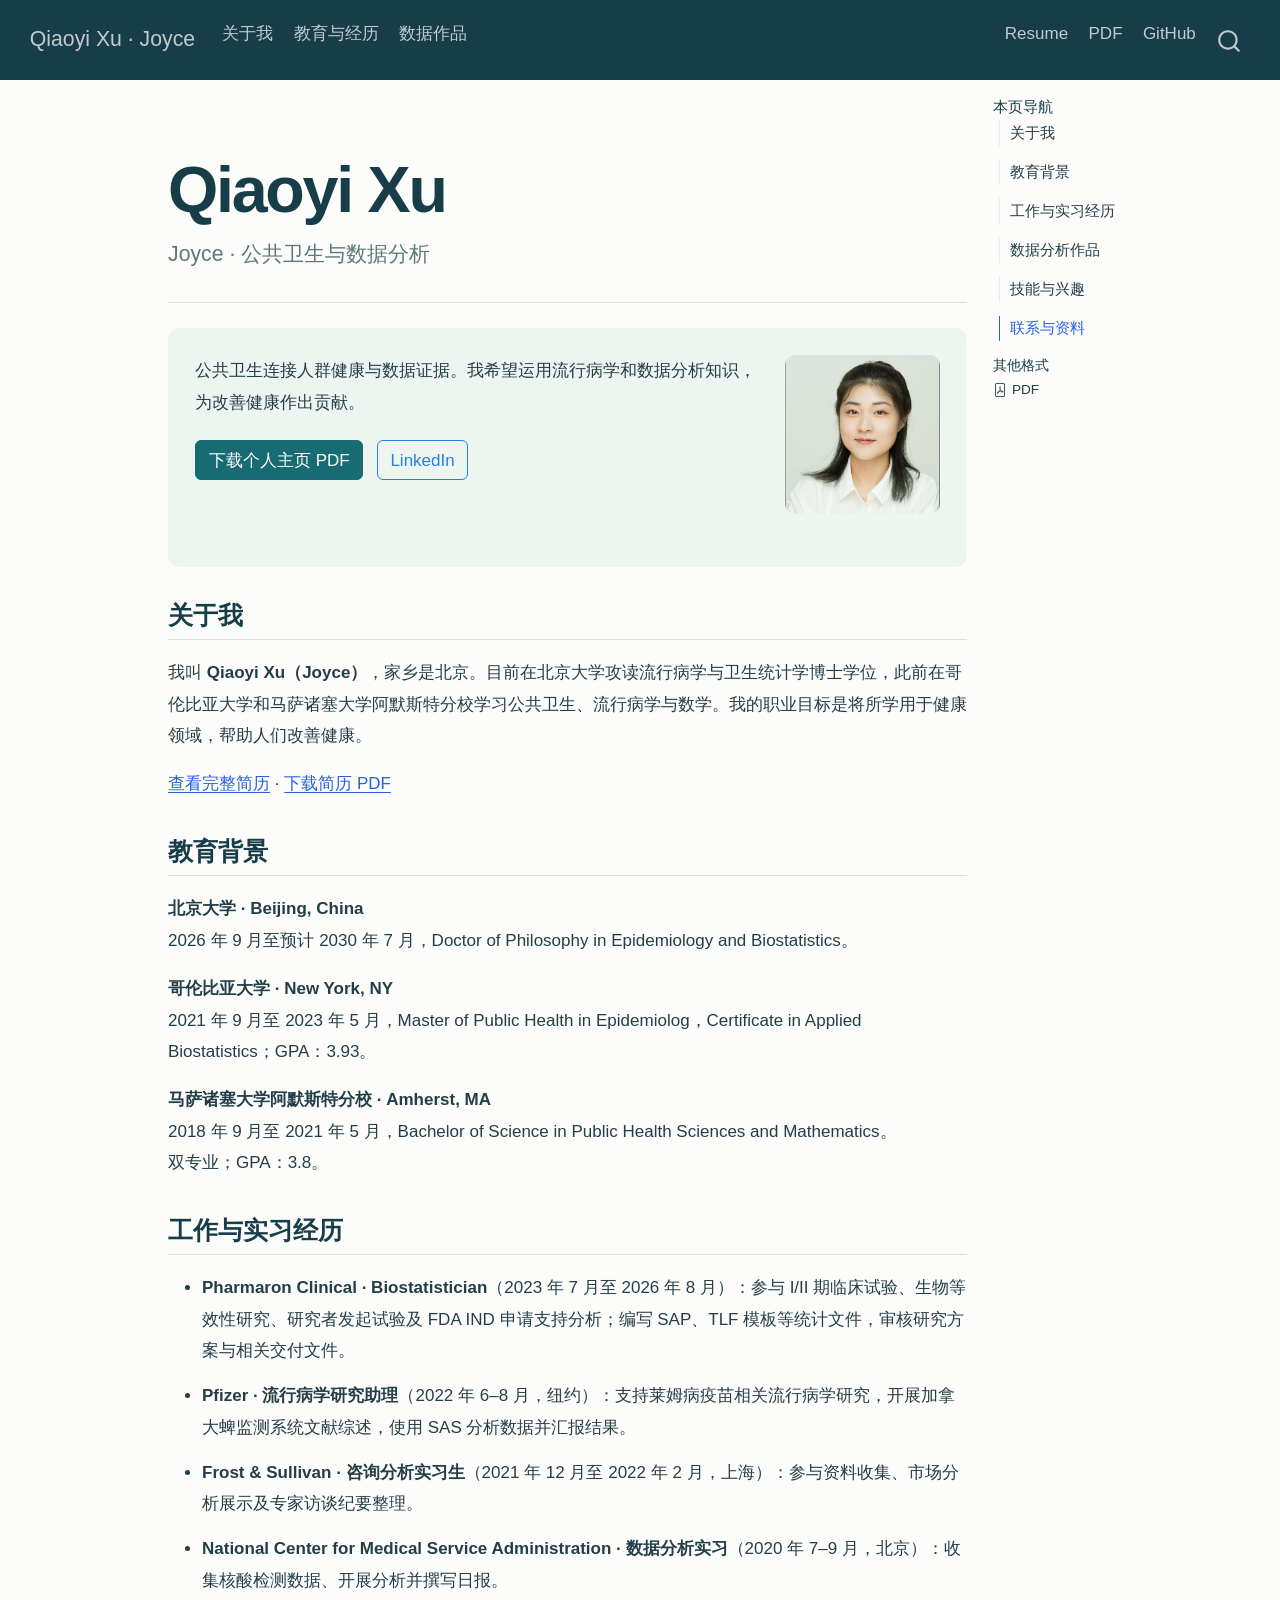
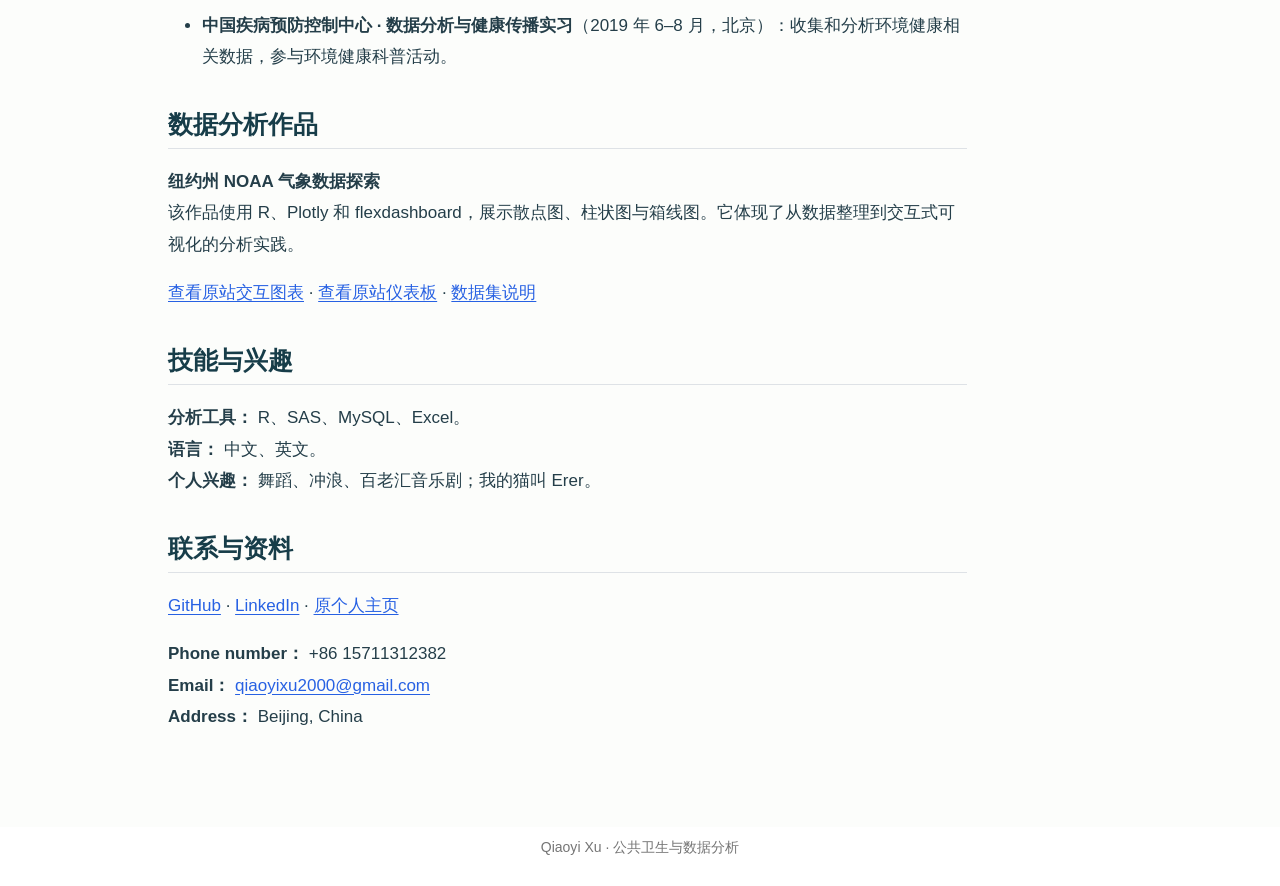
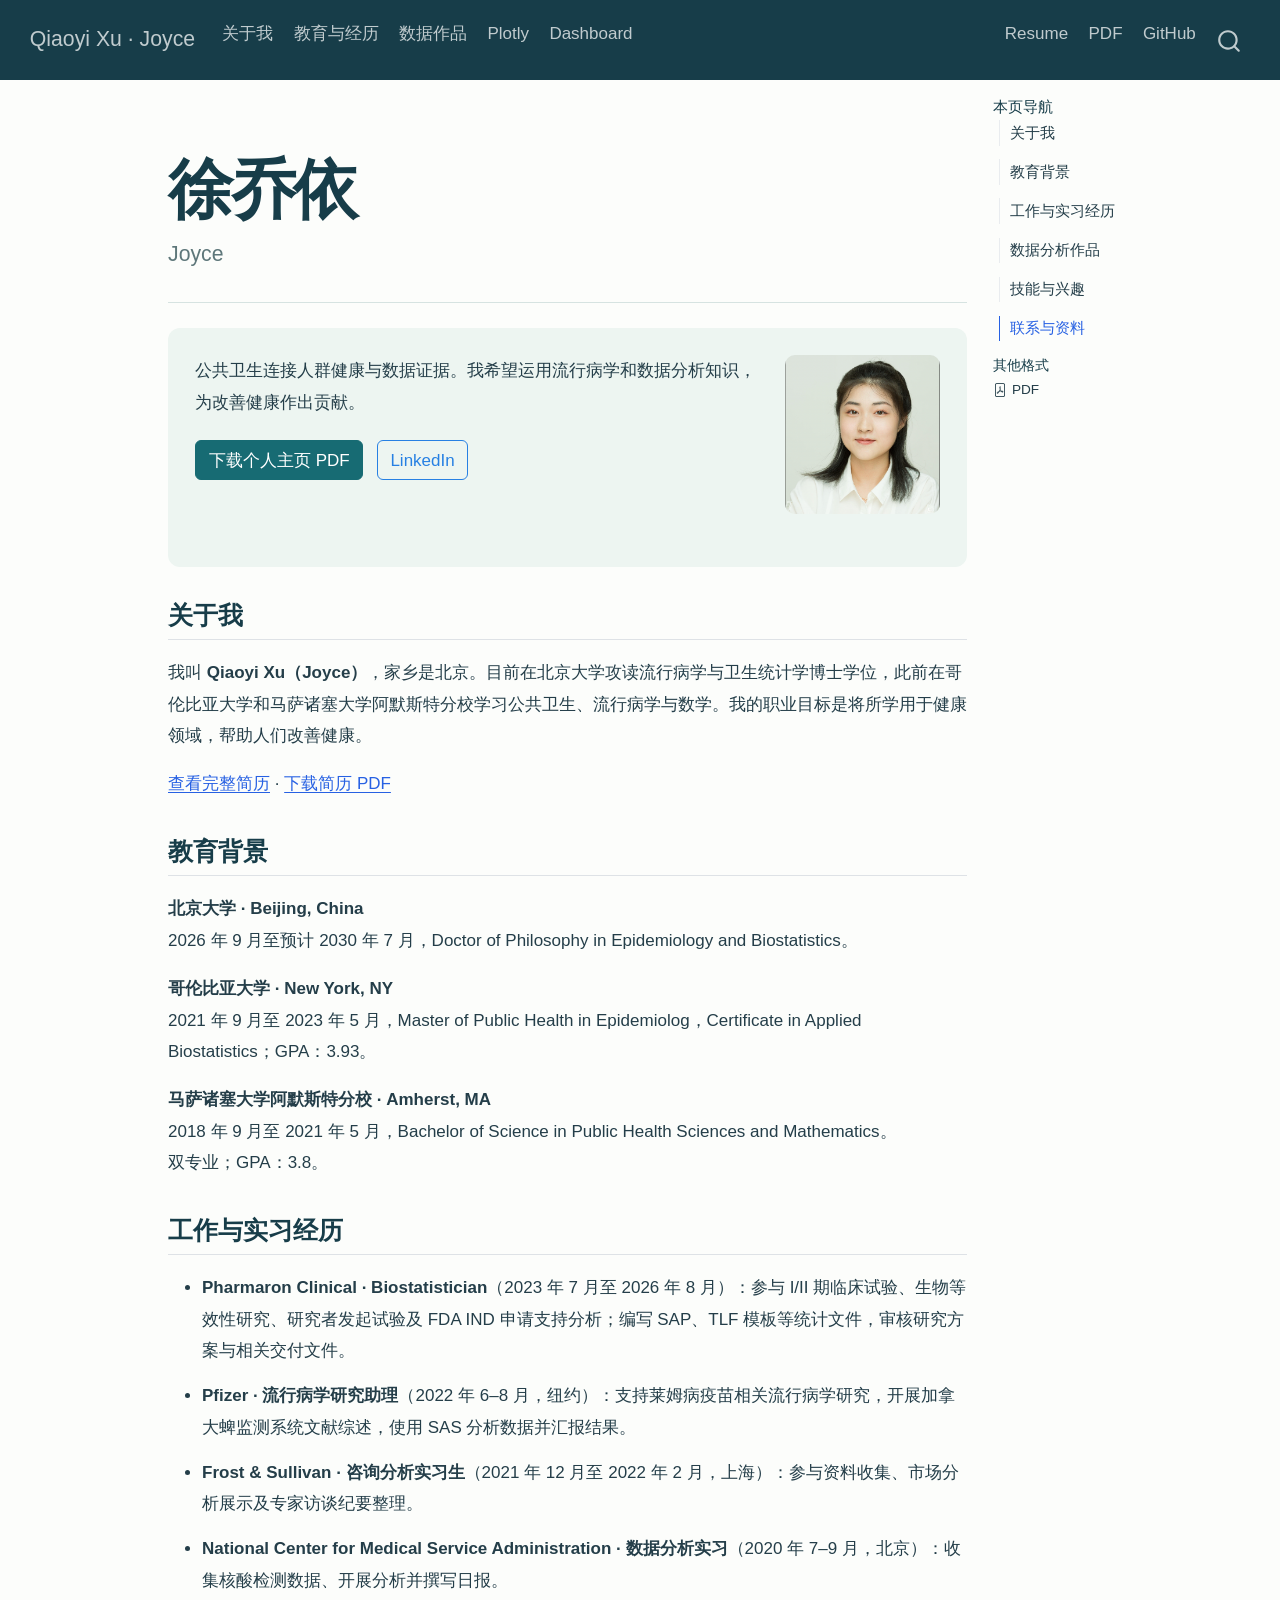
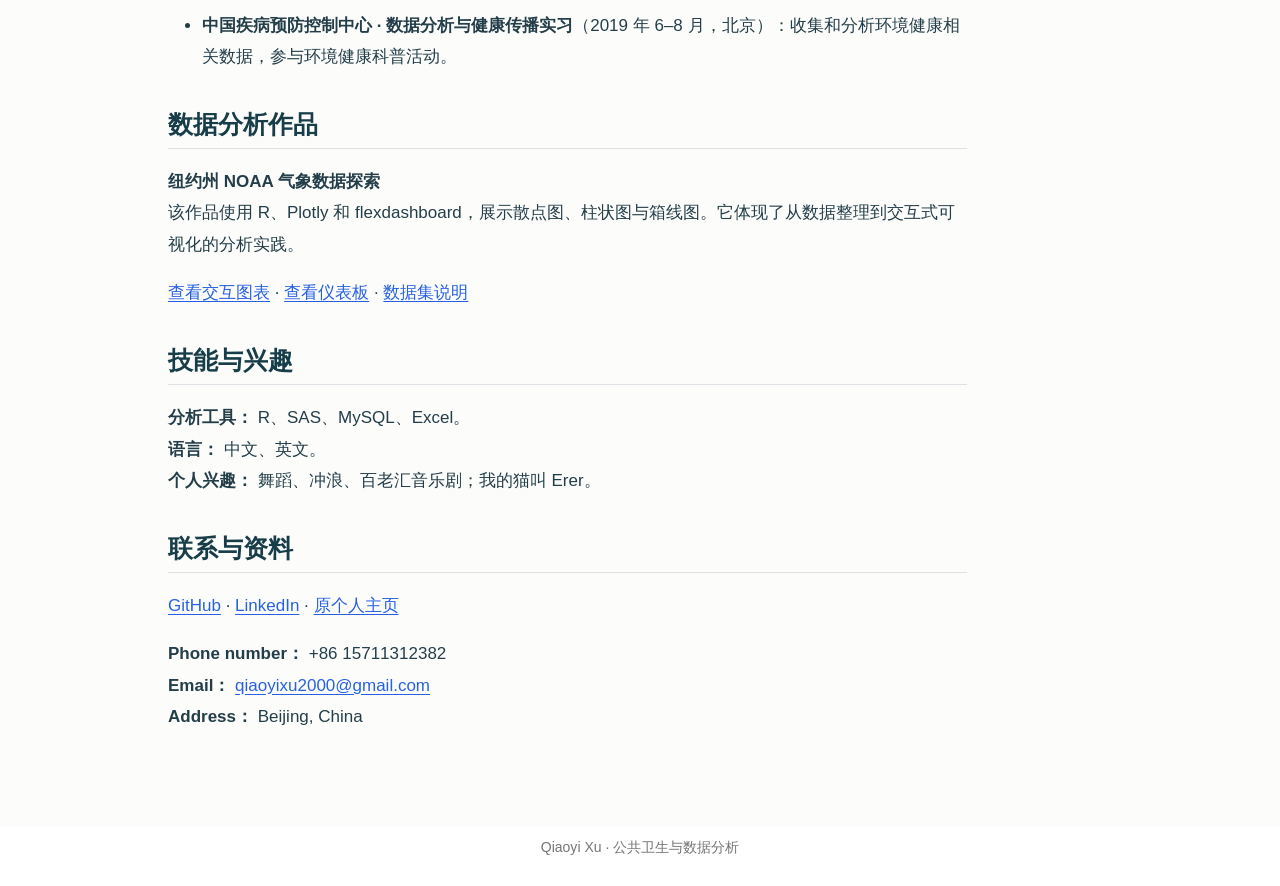
